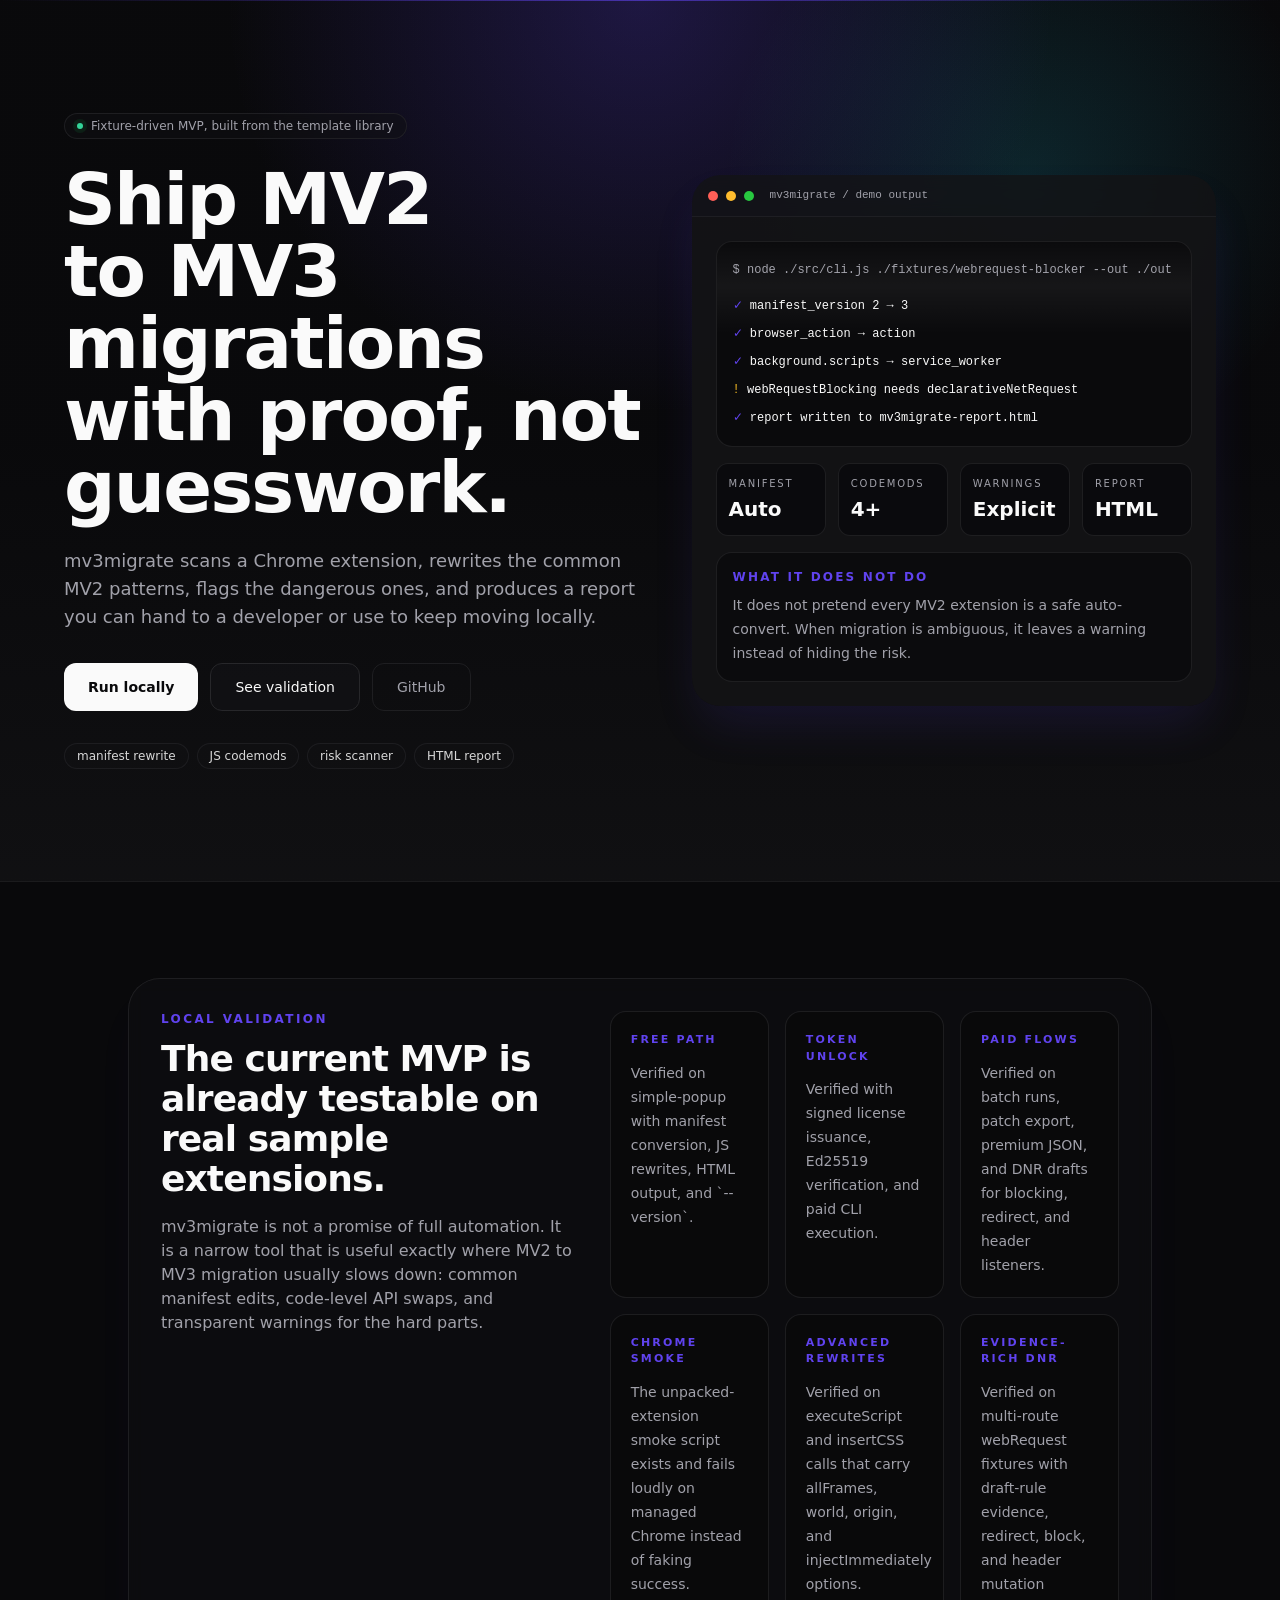
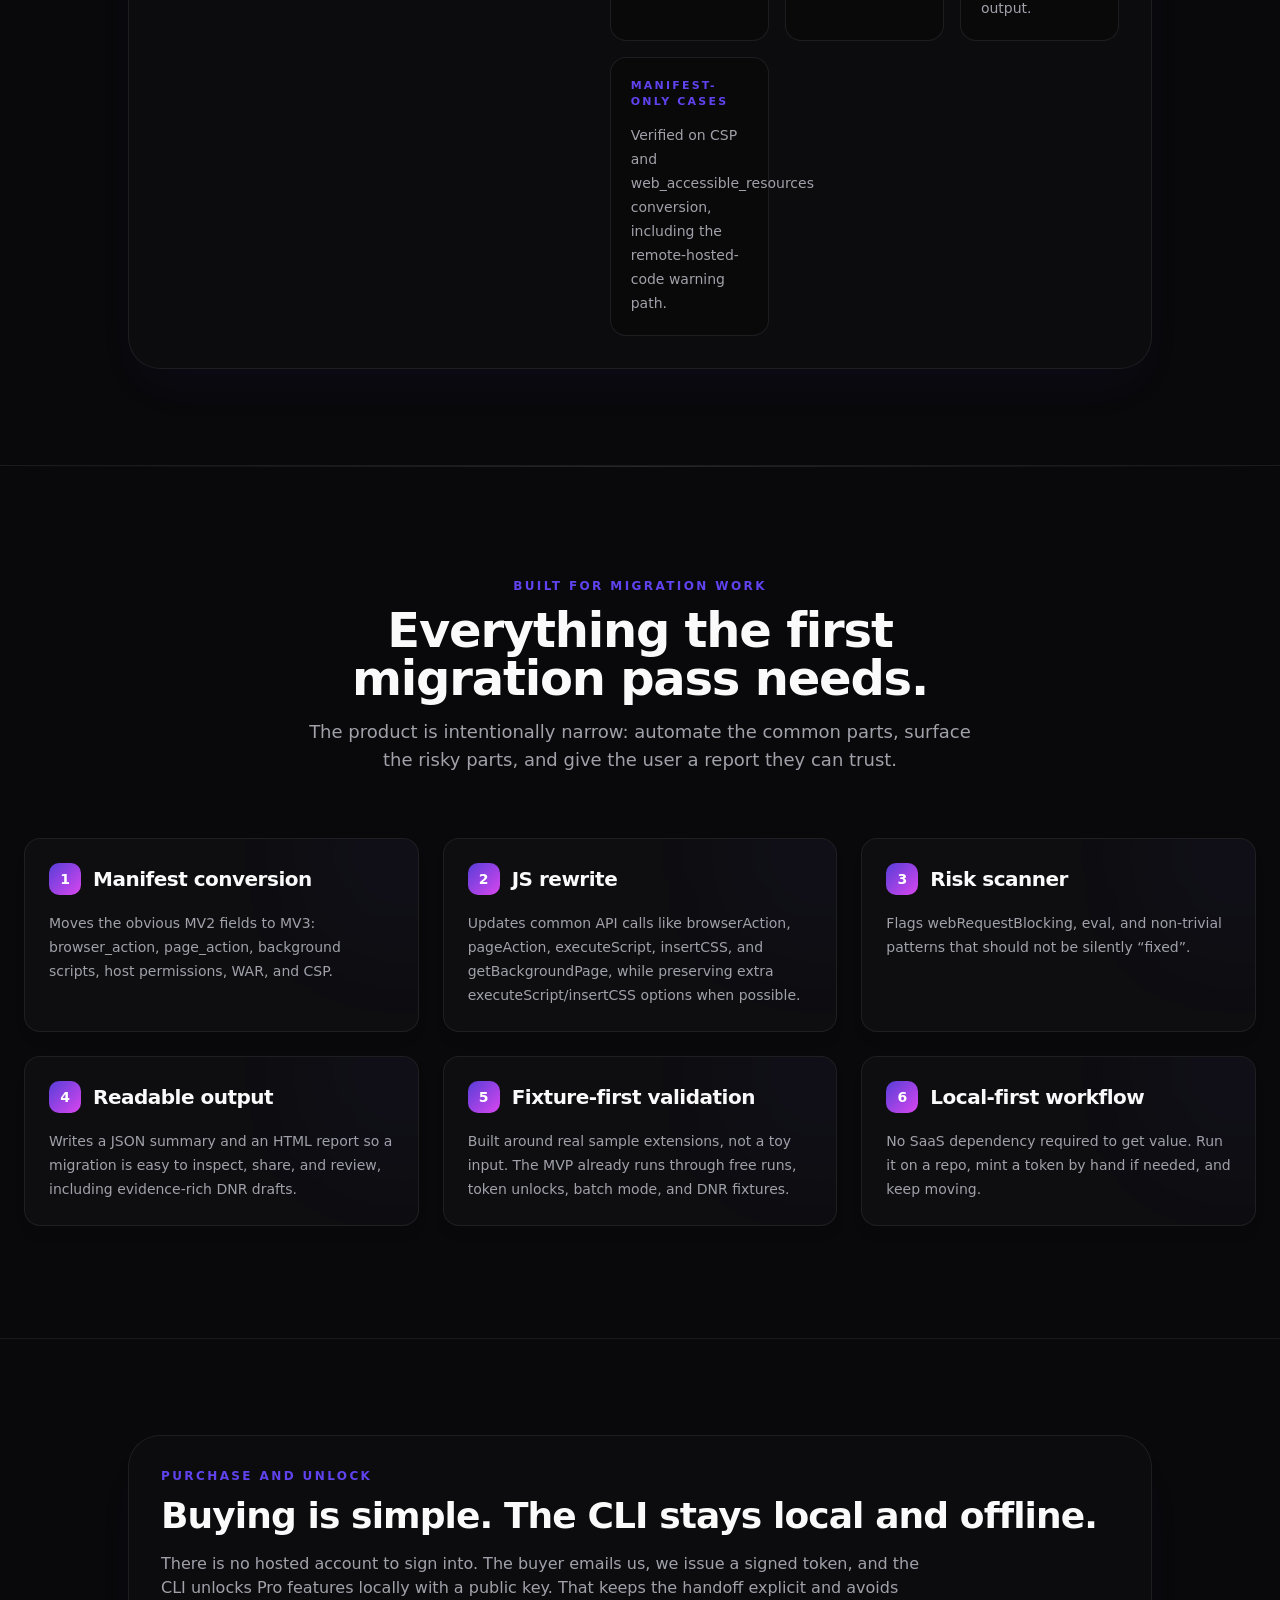
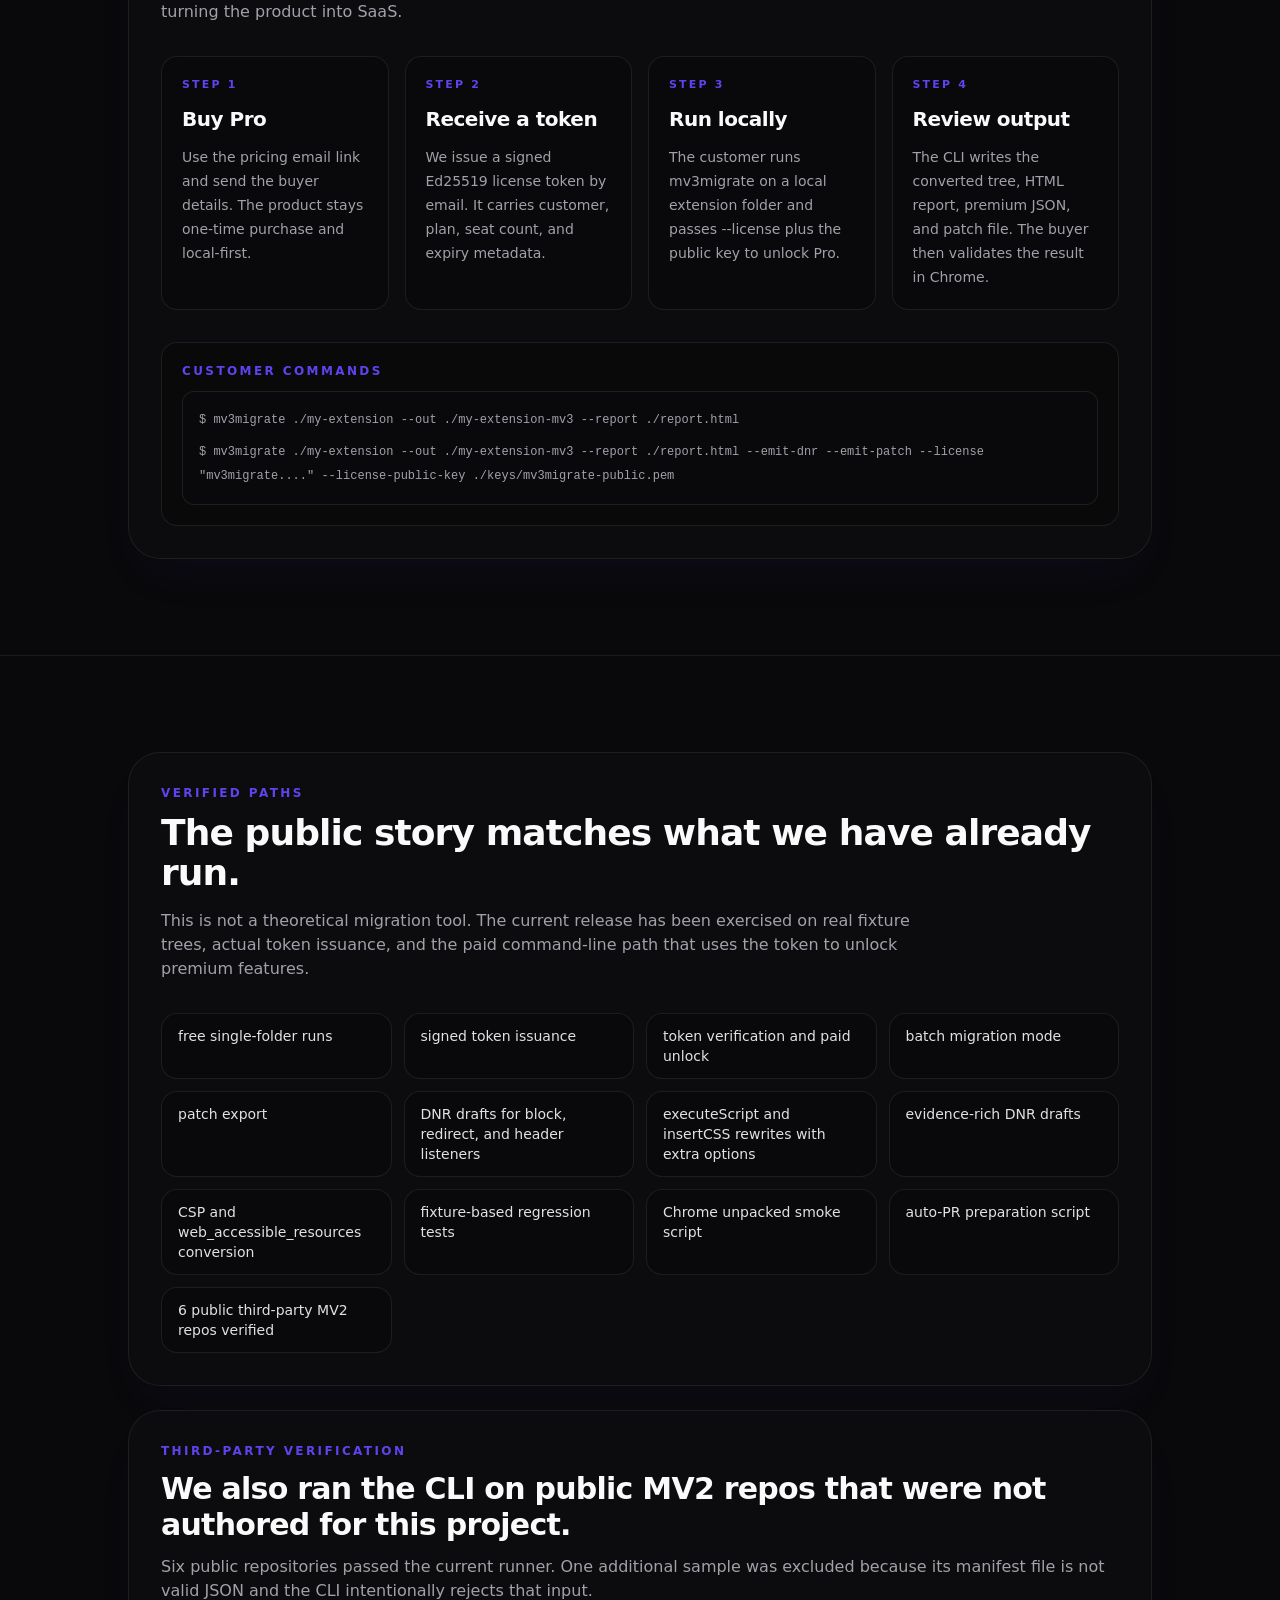
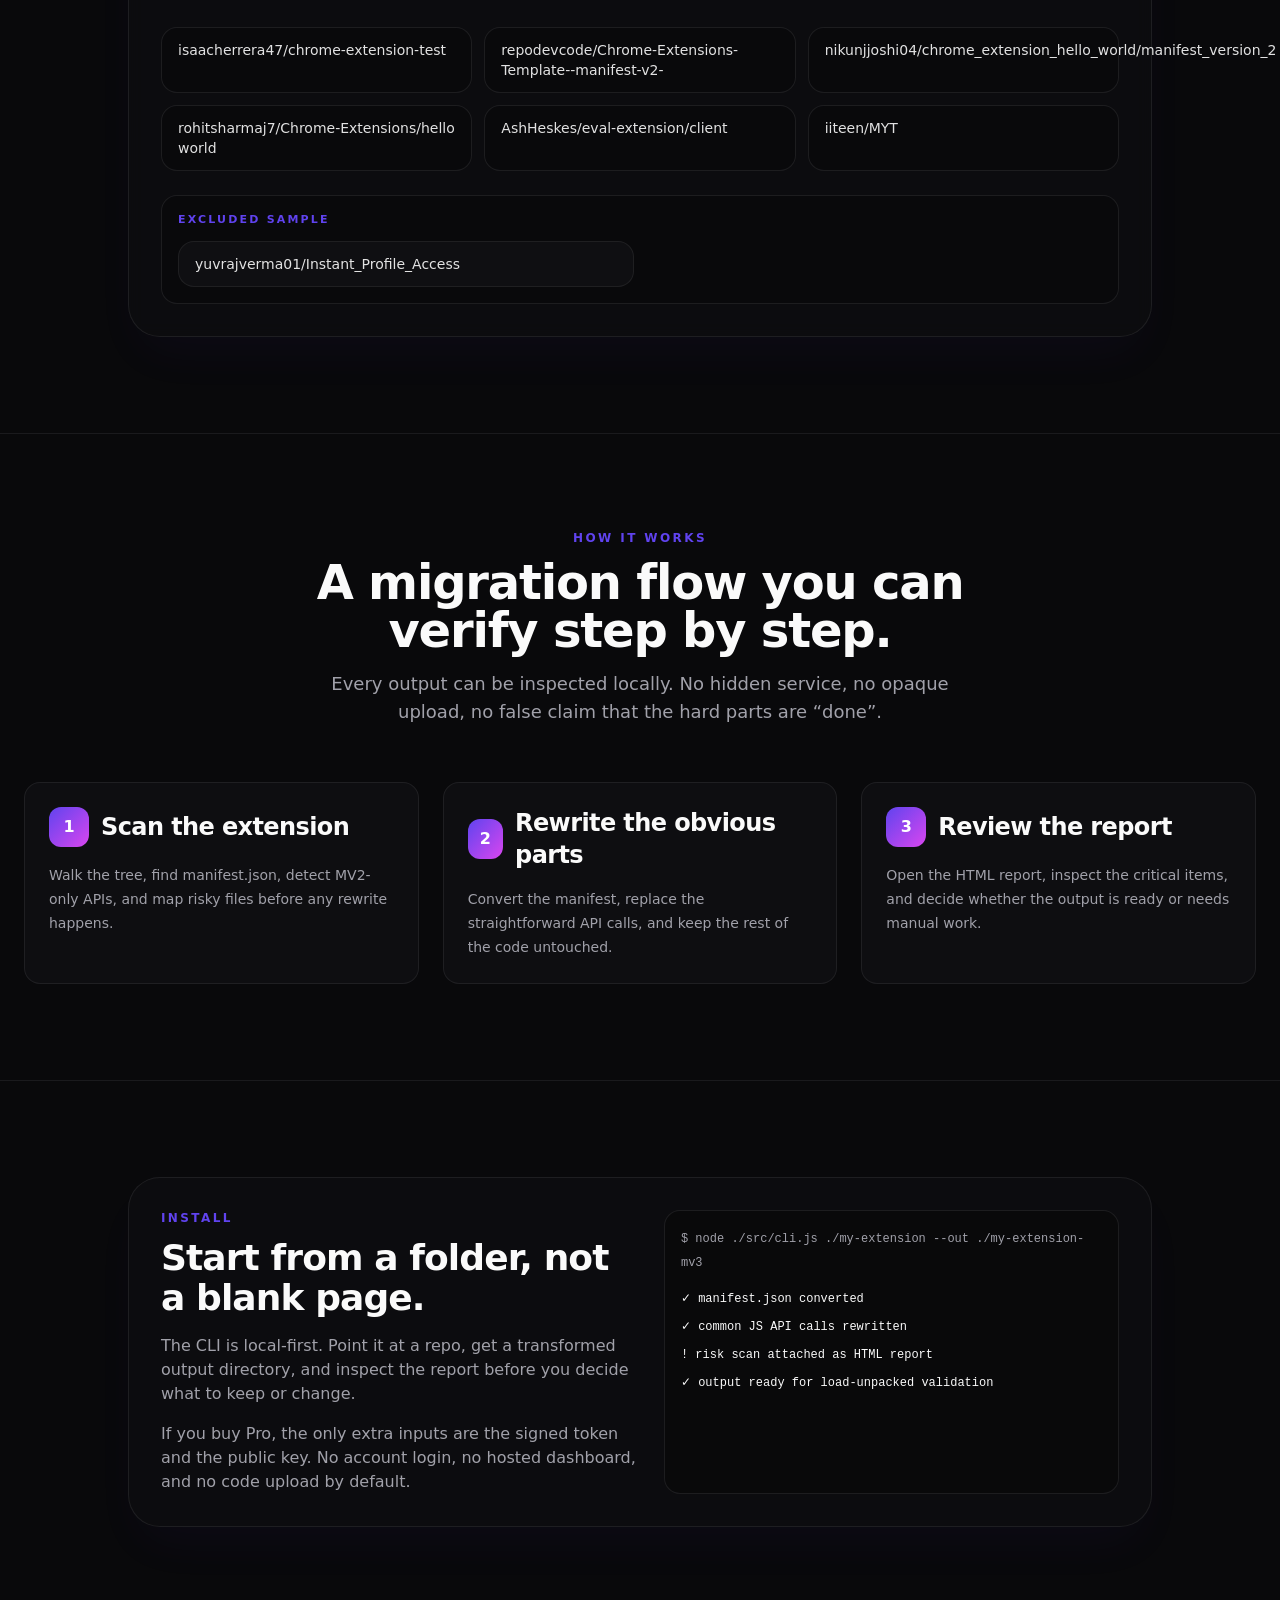
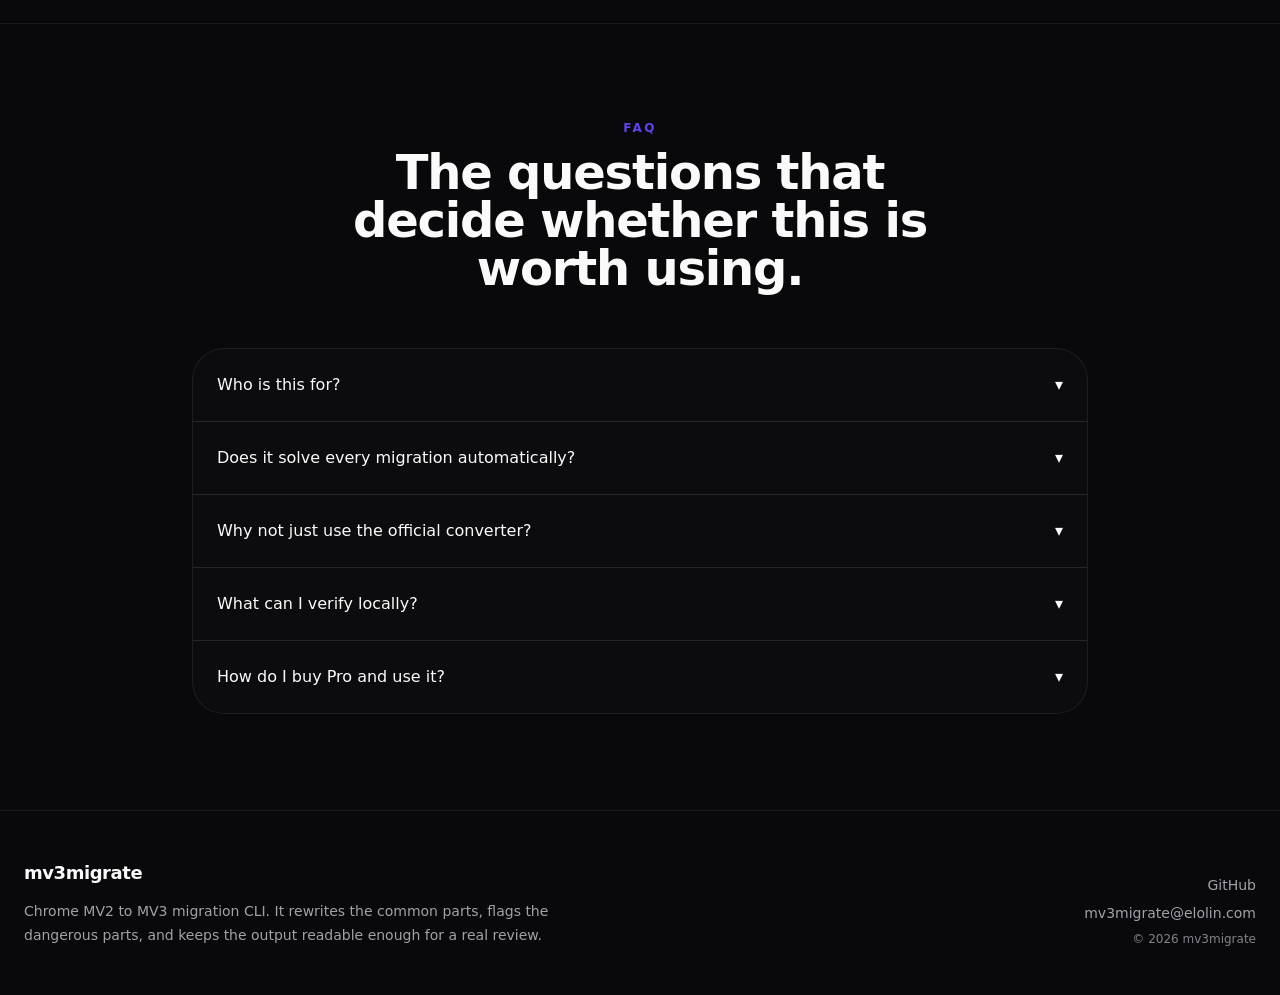
==== index.html @ 93866a3f "Show mv3migrate purchase and usage flow" ====
<!DOCTYPE html><!--hUpsT37Vyt0Ntg_z8TC4f--><html lang="en"><head><meta charSet="utf-8"/><meta name="viewport" content="width=device-width, initial-scale=1"/><link rel="stylesheet" href="/_next/static/css/b994388c4855bab4.css" data-precedence="next"/><link rel="preload" as="script" fetchPriority="low" href="/_next/static/chunks/webpack-783dfa30e6610753.js"/><script src="/_next/static/chunks/4557610a-fefa5be19e77ed4a.js" async=""></script><script src="/_next/static/chunks/785-3298fbde39a2e670.js" async=""></script><script src="/_next/static/chunks/main-app-ccd15e29574728d9.js" async=""></script><script src="/_next/static/chunks/app/error-5db56562e34cbb1d.js" async=""></script><script src="/_next/static/chunks/301-9c02cb27e013d34f.js" async=""></script><script src="/_next/static/chunks/app/(marketing)/layout-7ccf853a5f164d72.js" async=""></script><meta name="theme-color" media="(prefers-color-scheme: light)" content="#ffffff"/><meta name="theme-color" media="(prefers-color-scheme: dark)" content="#0a0a0c"/><title>mv3migrate — Chrome MV2 to MV3 migration CLI</title><meta name="description" content="Chrome MV2 to MV3 migration CLI with manifest conversion, JS rewrites, signed license unlocks, DNR drafts, patch export, and HTML reports."/><meta name="robots" content="index, follow"/><link rel="canonical" href="https://mv3migrate.elolin.com/"/><meta property="og:title" content="mv3migrate"/><meta property="og:description" content="Chrome MV2 to MV3 migration CLI with manifest conversion, JS rewrites, signed license unlocks, DNR drafts, patch export, and HTML reports."/><meta property="og:url" content="https://mv3migrate.elolin.com/"/><meta property="og:site_name" content="mv3migrate"/><meta property="og:type" content="website"/><meta name="twitter:card" content="summary_large_image"/><meta name="twitter:title" content="mv3migrate"/><meta name="twitter:description" content="Chrome MV2 to MV3 migration CLI with manifest conversion, JS rewrites, signed license unlocks, DNR drafts, patch export, and HTML reports."/><script src="/_next/static/chunks/polyfills-42372ed130431b0a.js" noModule=""></script></head><body class="dark min-h-dvh bg-background font-sans text-foreground"><div hidden=""><!--$--><!--/$--></div><!--$?--><template id="B:0"></template><div class="flex min-h-dvh items-center justify-center bg-background"><div class="size-8 animate-spin rounded-full border-2 border-muted border-t-brand" role="status" aria-label="Loading"></div></div><!--/$--><script>requestAnimationFrame(function(){$RT=performance.now()});</script><script src="/_next/static/chunks/webpack-783dfa30e6610753.js" id="_R_" async=""></script><div hidden id="S:0"><main class="flex min-h-dvh flex-col bg-background"><section class="relative isolate overflow-hidden border-b border-border/60 bg-background"><div aria-hidden="true" class="absolute inset-0 -z-10 bg-[radial-gradient(circle_at_top,hsl(var(--brand)/0.24),transparent_38%),radial-gradient(circle_at_80%_20%,hsl(190_90%_55%/0.14),transparent_24%),linear-gradient(180deg,hsl(var(--background)),hsl(var(--background))_50%,hsl(var(--muted)/0.35))] animate-drift"></div><div aria-hidden="true" class="absolute inset-x-0 top-0 -z-10 h-px bg-gradient-to-r from-transparent via-brand/60 to-transparent"></div><div class="container py-20 sm:py-28"><div class="mx-auto grid max-w-6xl items-center gap-12 lg:grid-cols-[1.05fr_0.95fr]"><div><div class="inline-flex items-center gap-2 rounded-full border border-border/70 bg-card/45 px-3 py-1 text-xs font-medium text-muted-foreground backdrop-blur animate-fade-up"><span aria-hidden="true" class="size-1.5 rounded-full bg-emerald-400 shadow-[0_0_0_4px_hsl(142_76%_36%/0.12)]"></span>Fixture-driven MVP, built from the template library</div><h1 class="mt-6 max-w-3xl text-balance font-display text-5xl font-bold tracking-tight text-foreground sm:text-6xl lg:text-7xl animate-fade-up delay-100">Ship MV2 to MV3 migrations with proof, not guesswork.</h1><p class="mt-6 max-w-2xl text-pretty text-base leading-7 text-muted-foreground sm:text-lg animate-fade-up delay-200">mv3migrate<!-- --> scans a Chrome extension, rewrites the common MV2 patterns, flags the dangerous ones, and produces a report you can hand to a developer or use to keep moving locally.</p><div class="mt-8 flex flex-wrap gap-3 animate-fade-up delay-300"><a class="inline-flex h-12 items-center justify-center rounded-xl bg-foreground px-6 text-sm font-semibold text-background transition hover:scale-[1.01] active:scale-[0.99]" href="#install">Run locally</a><a class="inline-flex h-12 items-center justify-center rounded-xl border border-border bg-card/60 px-6 text-sm font-medium text-foreground backdrop-blur transition hover:border-brand/40 hover:bg-card" href="#validation">See validation</a><a href="https://github.com/DevEloLin/mv3migrate-core" target="_blank" rel="noreferrer" class="inline-flex h-12 items-center justify-center rounded-xl border border-border/70 px-6 text-sm font-medium text-muted-foreground transition hover:border-brand/40 hover:text-foreground">GitHub</a></div><div class="mt-8 flex flex-wrap gap-2 animate-fade-up delay-400"><span class="inline-flex items-center rounded-full border border-border/60 bg-card/45 px-3 py-1 text-xs font-medium text-foreground/85 backdrop-blur">manifest rewrite</span><span class="inline-flex items-center rounded-full border border-border/60 bg-card/45 px-3 py-1 text-xs font-medium text-foreground/85 backdrop-blur">JS codemods</span><span class="inline-flex items-center rounded-full border border-border/60 bg-card/45 px-3 py-1 text-xs font-medium text-foreground/85 backdrop-blur">risk scanner</span><span class="inline-flex items-center rounded-full border border-border/60 bg-card/45 px-3 py-1 text-xs font-medium text-foreground/85 backdrop-blur">HTML report</span></div></div><div class="relative"><div aria-hidden="true" class="absolute -inset-6 -z-10 rounded-[2rem] bg-mesh-soft blur-2xl animate-pulse-soft"></div><div class="gradient-border overflow-hidden rounded-[1.75rem] shadow-2xl shadow-brand/15 animate-float-slow"><div class="border-b border-border/60 bg-card/80 px-4 py-3 backdrop-blur"><div class="flex items-center gap-2"><span class="size-2.5 rounded-full bg-[#ff5f57]"></span><span class="size-2.5 rounded-full bg-[#febc2e]"></span><span class="size-2.5 rounded-full bg-[#28c840]"></span><p class="ml-2 font-mono text-[11px] text-muted-foreground">mv3migrate / demo output</p></div></div><div class="grid gap-4 bg-card/95 p-5 sm:p-6"><div class="relative overflow-hidden rounded-2xl border border-border/70 bg-background/80 p-4 font-mono text-[12px] leading-6 text-foreground"><div aria-hidden="true" class="absolute inset-x-0 -top-1 h-24 bg-gradient-to-b from-transparent via-white/5 to-transparent animate-scanline"></div><div class="text-muted-foreground">$ node ./src/cli.js ./fixtures/webrequest-blocker --out ./out</div><div class="mt-3 space-y-1"><div class="animate-fade-up delay-100"><span class="text-brand">✓</span> manifest_version 2 → 3</div><div class="animate-fade-up delay-200"><span class="text-brand">✓</span> browser_action → action</div><div class="animate-fade-up delay-300"><span class="text-brand">✓</span> background.scripts → service_worker</div><div class="animate-fade-up delay-400"><span class="text-amber-400">!</span> webRequestBlocking needs declarativeNetRequest</div><div class="animate-fade-up delay-400"><span class="text-brand">✓</span> report written to mv3migrate-report.html</div></div></div><div class="grid grid-cols-2 gap-3 sm:grid-cols-4"><div class="rounded-xl border border-border/70 bg-background/75 p-3 animate-fade-up delay-100"><p class="text-[10px] font-medium uppercase tracking-[0.18em] text-muted-foreground">Manifest</p><p class="mt-1 font-display text-xl font-bold text-foreground">Auto</p></div><div class="rounded-xl border border-border/70 bg-background/75 p-3 animate-fade-up delay-200"><p class="text-[10px] font-medium uppercase tracking-[0.18em] text-muted-foreground">Codemods</p><p class="mt-1 font-display text-xl font-bold text-foreground">4+</p></div><div class="rounded-xl border border-border/70 bg-background/75 p-3 animate-fade-up delay-300"><p class="text-[10px] font-medium uppercase tracking-[0.18em] text-muted-foreground">Warnings</p><p class="mt-1 font-display text-xl font-bold text-foreground">Explicit</p></div><div class="rounded-xl border border-border/70 bg-background/75 p-3 animate-fade-up delay-400"><p class="text-[10px] font-medium uppercase tracking-[0.18em] text-muted-foreground">Report</p><p class="mt-1 font-display text-xl font-bold text-foreground">HTML</p></div></div><div class="rounded-2xl border border-border/70 bg-background/70 p-4"><p class="text-xs font-semibold uppercase tracking-[0.18em] text-brand">What it does not do</p><p class="mt-2 text-sm leading-6 text-muted-foreground">It does not pretend every MV2 extension is a safe auto-convert. When migration is ambiguous, it leaves a warning instead of hiding the risk.</p></div></div></div></div></div></div></section><section id="validation" class="relative isolate border-b border-border/60 py-20 sm:py-24"><div class="container"><div class="mx-auto max-w-5xl rounded-[2rem] border border-border/70 bg-card/45 p-6 shadow-2xl shadow-brand/5 backdrop-blur sm:p-8 animate-fade-up"><div class="grid gap-8 lg:grid-cols-[0.9fr_1.1fr]"><div><p class="text-xs font-semibold uppercase tracking-[0.2em] text-brand">Local validation</p><h2 class="mt-3 font-display text-3xl font-bold tracking-tight text-foreground sm:text-4xl">The current MVP is already testable on real sample extensions.</h2><p class="mt-4 text-sm leading-7 text-muted-foreground sm:text-base">mv3migrate<!-- --> is not a promise of full automation. It is a narrow tool that is useful exactly where MV2 to MV3 migration usually slows down: common manifest edits, code-level API swaps, and transparent warnings for the hard parts.</p></div><div class="grid gap-4 sm:grid-cols-3"><article class="rounded-2xl border border-border/70 bg-background/70 p-5 transition duration-300 hover:-translate-y-1 hover:border-brand/40"><p class="text-[11px] font-semibold uppercase tracking-[0.2em] text-brand">Free path</p><p class="mt-3 text-sm leading-6 text-muted-foreground">Verified on simple-popup with manifest conversion, JS rewrites, HTML output, and `--version`.</p></article><article class="rounded-2xl border border-border/70 bg-background/70 p-5 transition duration-300 hover:-translate-y-1 hover:border-brand/40"><p class="text-[11px] font-semibold uppercase tracking-[0.2em] text-brand">Token unlock</p><p class="mt-3 text-sm leading-6 text-muted-foreground">Verified with signed license issuance, Ed25519 verification, and paid CLI execution.</p></article><article class="rounded-2xl border border-border/70 bg-background/70 p-5 transition duration-300 hover:-translate-y-1 hover:border-brand/40"><p class="text-[11px] font-semibold uppercase tracking-[0.2em] text-brand">Paid flows</p><p class="mt-3 text-sm leading-6 text-muted-foreground">Verified on batch runs, patch export, premium JSON, and DNR drafts for blocking, redirect, and header listeners.</p></article><article class="rounded-2xl border border-border/70 bg-background/70 p-5 transition duration-300 hover:-translate-y-1 hover:border-brand/40"><p class="text-[11px] font-semibold uppercase tracking-[0.2em] text-brand">Chrome smoke</p><p class="mt-3 text-sm leading-6 text-muted-foreground">The unpacked-extension smoke script exists and fails loudly on managed Chrome instead of faking success.</p></article><article class="rounded-2xl border border-border/70 bg-background/70 p-5 transition duration-300 hover:-translate-y-1 hover:border-brand/40"><p class="text-[11px] font-semibold uppercase tracking-[0.2em] text-brand">Advanced rewrites</p><p class="mt-3 text-sm leading-6 text-muted-foreground">Verified on executeScript and insertCSS calls that carry allFrames, world, origin, and injectImmediately options.</p></article><article class="rounded-2xl border border-border/70 bg-background/70 p-5 transition duration-300 hover:-translate-y-1 hover:border-brand/40"><p class="text-[11px] font-semibold uppercase tracking-[0.2em] text-brand">Evidence-rich DNR</p><p class="mt-3 text-sm leading-6 text-muted-foreground">Verified on multi-route webRequest fixtures with draft-rule evidence, redirect, block, and header mutation output.</p></article><article class="rounded-2xl border border-border/70 bg-background/70 p-5 transition duration-300 hover:-translate-y-1 hover:border-brand/40"><p class="text-[11px] font-semibold uppercase tracking-[0.2em] text-brand">Manifest-only cases</p><p class="mt-3 text-sm leading-6 text-muted-foreground">Verified on CSP and web_accessible_resources conversion, including the remote-hosted-code warning path.</p></article></div></div></div></div></section><section id="features" class="relative isolate border-b border-border/60 py-20 sm:py-28"><div aria-hidden="true" class="absolute inset-x-0 top-0 -z-10 h-px bg-gradient-to-r from-transparent via-border to-transparent"></div><div class="container"><header class="mx-auto max-w-2xl text-center"><p class="text-xs font-semibold uppercase tracking-[0.2em] text-brand">Built for migration work</p><h2 class="mt-3 font-display text-4xl font-bold tracking-tight text-foreground sm:text-5xl">Everything the first migration pass needs.</h2><p class="mt-4 text-base leading-7 text-muted-foreground sm:text-lg">The product is intentionally narrow: automate the common parts, surface the risky parts, and give the user a report they can trust.</p></header><div class="mt-16 grid gap-6 md:grid-cols-2 xl:grid-cols-3"><article class="group relative overflow-hidden rounded-2xl border border-border/70 bg-card/60 p-6 shadow-lg shadow-black/5 transition duration-300 hover:-translate-y-0.5 hover:border-brand/40 hover:bg-card"><div aria-hidden="true" class="absolute inset-x-0 top-0 h-px bg-gradient-to-r from-transparent via-brand/40 to-transparent opacity-0 transition group-hover:opacity-100"></div><div aria-hidden="true" class="absolute -right-10 -top-10 size-28 rounded-full bg-brand/10 blur-3xl transition duration-500 group-hover:scale-110"></div><div class="flex items-center gap-3"><span class="grid size-8 place-items-center rounded-lg bg-gradient-to-br from-brand/90 to-fuchsia-500 text-sm font-bold text-white">1</span><h3 class="font-display text-xl font-bold tracking-tight text-foreground">Manifest conversion</h3></div><p class="mt-4 text-sm leading-6 text-muted-foreground">Moves the obvious MV2 fields to MV3: browser_action, page_action, background scripts, host permissions, WAR, and CSP.</p></article><article class="group relative overflow-hidden rounded-2xl border border-border/70 bg-card/60 p-6 shadow-lg shadow-black/5 transition duration-300 hover:-translate-y-0.5 hover:border-brand/40 hover:bg-card"><div aria-hidden="true" class="absolute inset-x-0 top-0 h-px bg-gradient-to-r from-transparent via-brand/40 to-transparent opacity-0 transition group-hover:opacity-100"></div><div aria-hidden="true" class="absolute -right-10 -top-10 size-28 rounded-full bg-brand/10 blur-3xl transition duration-500 group-hover:scale-110"></div><div class="flex items-center gap-3"><span class="grid size-8 place-items-center rounded-lg bg-gradient-to-br from-brand/90 to-fuchsia-500 text-sm font-bold text-white">2</span><h3 class="font-display text-xl font-bold tracking-tight text-foreground">JS rewrite</h3></div><p class="mt-4 text-sm leading-6 text-muted-foreground">Updates common API calls like browserAction, pageAction, executeScript, insertCSS, and getBackgroundPage, while preserving extra executeScript/insertCSS options when possible.</p></article><article class="group relative overflow-hidden rounded-2xl border border-border/70 bg-card/60 p-6 shadow-lg shadow-black/5 transition duration-300 hover:-translate-y-0.5 hover:border-brand/40 hover:bg-card"><div aria-hidden="true" class="absolute inset-x-0 top-0 h-px bg-gradient-to-r from-transparent via-brand/40 to-transparent opacity-0 transition group-hover:opacity-100"></div><div aria-hidden="true" class="absolute -right-10 -top-10 size-28 rounded-full bg-brand/10 blur-3xl transition duration-500 group-hover:scale-110"></div><div class="flex items-center gap-3"><span class="grid size-8 place-items-center rounded-lg bg-gradient-to-br from-brand/90 to-fuchsia-500 text-sm font-bold text-white">3</span><h3 class="font-display text-xl font-bold tracking-tight text-foreground">Risk scanner</h3></div><p class="mt-4 text-sm leading-6 text-muted-foreground">Flags webRequestBlocking, eval, and non-trivial patterns that should not be silently “fixed”.</p></article><article class="group relative overflow-hidden rounded-2xl border border-border/70 bg-card/60 p-6 shadow-lg shadow-black/5 transition duration-300 hover:-translate-y-0.5 hover:border-brand/40 hover:bg-card"><div aria-hidden="true" class="absolute inset-x-0 top-0 h-px bg-gradient-to-r from-transparent via-brand/40 to-transparent opacity-0 transition group-hover:opacity-100"></div><div aria-hidden="true" class="absolute -right-10 -top-10 size-28 rounded-full bg-brand/10 blur-3xl transition duration-500 group-hover:scale-110"></div><div class="flex items-center gap-3"><span class="grid size-8 place-items-center rounded-lg bg-gradient-to-br from-brand/90 to-fuchsia-500 text-sm font-bold text-white">4</span><h3 class="font-display text-xl font-bold tracking-tight text-foreground">Readable output</h3></div><p class="mt-4 text-sm leading-6 text-muted-foreground">Writes a JSON summary and an HTML report so a migration is easy to inspect, share, and review, including evidence-rich DNR drafts.</p></article><article class="group relative overflow-hidden rounded-2xl border border-border/70 bg-card/60 p-6 shadow-lg shadow-black/5 transition duration-300 hover:-translate-y-0.5 hover:border-brand/40 hover:bg-card"><div aria-hidden="true" class="absolute inset-x-0 top-0 h-px bg-gradient-to-r from-transparent via-brand/40 to-transparent opacity-0 transition group-hover:opacity-100"></div><div aria-hidden="true" class="absolute -right-10 -top-10 size-28 rounded-full bg-brand/10 blur-3xl transition duration-500 group-hover:scale-110"></div><div class="flex items-center gap-3"><span class="grid size-8 place-items-center rounded-lg bg-gradient-to-br from-brand/90 to-fuchsia-500 text-sm font-bold text-white">5</span><h3 class="font-display text-xl font-bold tracking-tight text-foreground">Fixture-first validation</h3></div><p class="mt-4 text-sm leading-6 text-muted-foreground">Built around real sample extensions, not a toy input. The MVP already runs through free runs, token unlocks, batch mode, and DNR fixtures.</p></article><article class="group relative overflow-hidden rounded-2xl border border-border/70 bg-card/60 p-6 shadow-lg shadow-black/5 transition duration-300 hover:-translate-y-0.5 hover:border-brand/40 hover:bg-card"><div aria-hidden="true" class="absolute inset-x-0 top-0 h-px bg-gradient-to-r from-transparent via-brand/40 to-transparent opacity-0 transition group-hover:opacity-100"></div><div aria-hidden="true" class="absolute -right-10 -top-10 size-28 rounded-full bg-brand/10 blur-3xl transition duration-500 group-hover:scale-110"></div><div class="flex items-center gap-3"><span class="grid size-8 place-items-center rounded-lg bg-gradient-to-br from-brand/90 to-fuchsia-500 text-sm font-bold text-white">6</span><h3 class="font-display text-xl font-bold tracking-tight text-foreground">Local-first workflow</h3></div><p class="mt-4 text-sm leading-6 text-muted-foreground">No SaaS dependency required to get value. Run it on a repo, mint a token by hand if needed, and keep moving.</p></article></div></div></section><section class="relative isolate border-b border-border/60 py-20 sm:py-24"><div class="container"><div class="mx-auto max-w-5xl rounded-[2rem] border border-border/70 bg-card/45 p-6 shadow-2xl shadow-brand/5 backdrop-blur sm:p-8 animate-fade-up"><p class="text-xs font-semibold uppercase tracking-[0.2em] text-brand">Purchase and unlock</p><h2 class="mt-3 font-display text-3xl font-bold tracking-tight text-foreground sm:text-4xl">Buying is simple. The CLI stays local and offline.</h2><p class="mt-4 max-w-3xl text-sm leading-7 text-muted-foreground sm:text-base">There is no hosted account to sign into. The buyer emails us, we issue a signed token, and the CLI unlocks Pro features locally with a public key. That keeps the handoff explicit and avoids turning the product into SaaS.</p><div class="mt-8 grid gap-4 lg:grid-cols-4"><article class="rounded-2xl border border-border/70 bg-background/75 p-5 transition duration-300 hover:-translate-y-1 hover:border-brand/40"><p class="text-[11px] font-semibold uppercase tracking-[0.2em] text-brand">Step <!-- -->1</p><h3 class="mt-3 font-display text-xl font-bold tracking-tight text-foreground">Buy Pro</h3><p class="mt-3 text-sm leading-6 text-muted-foreground">Use the pricing email link and send the buyer details. The product stays one-time purchase and local-first.</p></article><article class="rounded-2xl border border-border/70 bg-background/75 p-5 transition duration-300 hover:-translate-y-1 hover:border-brand/40"><p class="text-[11px] font-semibold uppercase tracking-[0.2em] text-brand">Step <!-- -->2</p><h3 class="mt-3 font-display text-xl font-bold tracking-tight text-foreground">Receive a token</h3><p class="mt-3 text-sm leading-6 text-muted-foreground">We issue a signed Ed25519 license token by email. It carries customer, plan, seat count, and expiry metadata.</p></article><article class="rounded-2xl border border-border/70 bg-background/75 p-5 transition duration-300 hover:-translate-y-1 hover:border-brand/40"><p class="text-[11px] font-semibold uppercase tracking-[0.2em] text-brand">Step <!-- -->3</p><h3 class="mt-3 font-display text-xl font-bold tracking-tight text-foreground">Run locally</h3><p class="mt-3 text-sm leading-6 text-muted-foreground">The customer runs mv3migrate on a local extension folder and passes --license plus the public key to unlock Pro.</p></article><article class="rounded-2xl border border-border/70 bg-background/75 p-5 transition duration-300 hover:-translate-y-1 hover:border-brand/40"><p class="text-[11px] font-semibold uppercase tracking-[0.2em] text-brand">Step <!-- -->4</p><h3 class="mt-3 font-display text-xl font-bold tracking-tight text-foreground">Review output</h3><p class="mt-3 text-sm leading-6 text-muted-foreground">The CLI writes the converted tree, HTML report, premium JSON, and patch file. The buyer then validates the result in Chrome.</p></article></div><div class="mt-8 rounded-2xl border border-border/70 bg-background/80 p-5"><p class="text-xs font-semibold uppercase tracking-[0.2em] text-brand">Customer commands</p><div class="mt-3 rounded-xl border border-border/70 bg-background p-4 font-mono text-[12px] leading-6 text-foreground"><div class="text-muted-foreground">$ mv3migrate ./my-extension --out ./my-extension-mv3 --report ./report.html</div><div class="mt-2 text-muted-foreground">$ mv3migrate ./my-extension --out ./my-extension-mv3 --report ./report.html --emit-dnr --emit-patch --license &quot;mv3migrate....&quot; --license-public-key ./keys/mv3migrate-public.pem</div></div></div></div></div></section><section class="relative isolate border-b border-border/60 py-20 sm:py-24"><div class="container"><div class="mx-auto max-w-5xl rounded-[2rem] border border-border/70 bg-card/45 p-6 shadow-2xl shadow-brand/5 backdrop-blur sm:p-8 animate-fade-up"><p class="text-xs font-semibold uppercase tracking-[0.2em] text-brand">Verified paths</p><h2 class="mt-3 font-display text-3xl font-bold tracking-tight text-foreground sm:text-4xl">The public story matches what we have already run.</h2><p class="mt-4 max-w-3xl text-sm leading-7 text-muted-foreground sm:text-base">This is not a theoretical migration tool. The current release has been exercised on real fixture trees, actual token issuance, and the paid command-line path that uses the token to unlock premium features.</p><div class="mt-8 grid gap-3 sm:grid-cols-2 lg:grid-cols-4"><div class="rounded-2xl border border-border/70 bg-background/75 px-4 py-3 text-sm text-foreground/90 transition duration-300 hover:-translate-y-0.5 hover:border-brand/40">free single-folder runs</div><div class="rounded-2xl border border-border/70 bg-background/75 px-4 py-3 text-sm text-foreground/90 transition duration-300 hover:-translate-y-0.5 hover:border-brand/40">signed token issuance</div><div class="rounded-2xl border border-border/70 bg-background/75 px-4 py-3 text-sm text-foreground/90 transition duration-300 hover:-translate-y-0.5 hover:border-brand/40">token verification and paid unlock</div><div class="rounded-2xl border border-border/70 bg-background/75 px-4 py-3 text-sm text-foreground/90 transition duration-300 hover:-translate-y-0.5 hover:border-brand/40">batch migration mode</div><div class="rounded-2xl border border-border/70 bg-background/75 px-4 py-3 text-sm text-foreground/90 transition duration-300 hover:-translate-y-0.5 hover:border-brand/40">patch export</div><div class="rounded-2xl border border-border/70 bg-background/75 px-4 py-3 text-sm text-foreground/90 transition duration-300 hover:-translate-y-0.5 hover:border-brand/40">DNR drafts for block, redirect, and header listeners</div><div class="rounded-2xl border border-border/70 bg-background/75 px-4 py-3 text-sm text-foreground/90 transition duration-300 hover:-translate-y-0.5 hover:border-brand/40">executeScript and insertCSS rewrites with extra options</div><div class="rounded-2xl border border-border/70 bg-background/75 px-4 py-3 text-sm text-foreground/90 transition duration-300 hover:-translate-y-0.5 hover:border-brand/40">evidence-rich DNR drafts</div><div class="rounded-2xl border border-border/70 bg-background/75 px-4 py-3 text-sm text-foreground/90 transition duration-300 hover:-translate-y-0.5 hover:border-brand/40">CSP and web_accessible_resources conversion</div><div class="rounded-2xl border border-border/70 bg-background/75 px-4 py-3 text-sm text-foreground/90 transition duration-300 hover:-translate-y-0.5 hover:border-brand/40">fixture-based regression tests</div><div class="rounded-2xl border border-border/70 bg-background/75 px-4 py-3 text-sm text-foreground/90 transition duration-300 hover:-translate-y-0.5 hover:border-brand/40">Chrome unpacked smoke script</div><div class="rounded-2xl border border-border/70 bg-background/75 px-4 py-3 text-sm text-foreground/90 transition duration-300 hover:-translate-y-0.5 hover:border-brand/40">auto-PR preparation script</div><div class="rounded-2xl border border-border/70 bg-background/75 px-4 py-3 text-sm text-foreground/90 transition duration-300 hover:-translate-y-0.5 hover:border-brand/40">6 public third-party MV2 repos verified</div></div></div><div class="mx-auto mt-6 max-w-5xl rounded-[2rem] border border-border/70 bg-card/45 p-6 shadow-2xl shadow-brand/5 backdrop-blur sm:p-8 animate-fade-up delay-200"><p class="text-xs font-semibold uppercase tracking-[0.2em] text-brand">Third-party verification</p><h3 class="mt-3 font-display text-2xl font-bold tracking-tight text-foreground sm:text-3xl">We also ran the CLI on public MV2 repos that were not authored for this project.</h3><p class="mt-3 text-sm leading-7 text-muted-foreground sm:text-base">Six public repositories passed the current runner. One additional sample was excluded because its manifest file is not valid JSON and the CLI intentionally rejects that input.</p><div class="mt-6 grid gap-3 sm:grid-cols-2 xl:grid-cols-3"><div class="rounded-2xl border border-border/70 bg-background/75 px-4 py-3 text-sm text-foreground/90 transition duration-300 hover:-translate-y-0.5 hover:border-brand/40">isaacherrera47/chrome-extension-test</div><div class="rounded-2xl border border-border/70 bg-background/75 px-4 py-3 text-sm text-foreground/90 transition duration-300 hover:-translate-y-0.5 hover:border-brand/40">repodevcode/Chrome-Extensions-Template--manifest-v2-</div><div class="rounded-2xl border border-border/70 bg-background/75 px-4 py-3 text-sm text-foreground/90 transition duration-300 hover:-translate-y-0.5 hover:border-brand/40">nikunjjoshi04/chrome_extension_hello_world/manifest_version_2</div><div class="rounded-2xl border border-border/70 bg-background/75 px-4 py-3 text-sm text-foreground/90 transition duration-300 hover:-translate-y-0.5 hover:border-brand/40">rohitsharmaj7/Chrome-Extensions/hello world</div><div class="rounded-2xl border border-border/70 bg-background/75 px-4 py-3 text-sm text-foreground/90 transition duration-300 hover:-translate-y-0.5 hover:border-brand/40">AshHeskes/eval-extension/client</div><div class="rounded-2xl border border-border/70 bg-background/75 px-4 py-3 text-sm text-foreground/90 transition duration-300 hover:-translate-y-0.5 hover:border-brand/40">iiteen/MYT</div></div><div class="mt-6 rounded-2xl border border-border/70 bg-background/75 p-4"><p class="text-[11px] font-semibold uppercase tracking-[0.2em] text-brand">Excluded sample</p><div class="mt-3 grid gap-3 sm:grid-cols-2"><div class="rounded-2xl border border-border/70 bg-card/70 px-4 py-3 text-sm text-foreground/90">yuvrajverma01/Instant_Profile_Access</div></div></div></div></div></section><section class="relative isolate border-b border-border/60 py-20 sm:py-24"><div class="container"><header class="mx-auto max-w-2xl text-center animate-fade-up"><p class="text-xs font-semibold uppercase tracking-[0.2em] text-brand">How it works</p><h2 class="mt-3 font-display text-4xl font-bold tracking-tight text-foreground sm:text-5xl">A migration flow you can verify step by step.</h2><p class="mt-4 text-base leading-7 text-muted-foreground sm:text-lg">Every output can be inspected locally. No hidden service, no opaque upload, no false claim that the hard parts are “done”.</p></header><div class="mt-14 grid gap-6 lg:grid-cols-3"><article class="rounded-2xl border border-border/70 bg-card/60 p-6 transition duration-300 hover:-translate-y-1 hover:border-brand/40"><div class="flex items-center gap-3"><span class="grid size-10 place-items-center rounded-xl bg-gradient-to-br from-brand to-fuchsia-500 font-display text-base font-bold text-white">1</span><h3 class="font-display text-2xl font-bold tracking-tight text-foreground">Scan the extension</h3></div><p class="mt-4 text-sm leading-6 text-muted-foreground">Walk the tree, find manifest.json, detect MV2-only APIs, and map risky files before any rewrite happens.</p></article><article class="rounded-2xl border border-border/70 bg-card/60 p-6 transition duration-300 hover:-translate-y-1 hover:border-brand/40"><div class="flex items-center gap-3"><span class="grid size-10 place-items-center rounded-xl bg-gradient-to-br from-brand to-fuchsia-500 font-display text-base font-bold text-white">2</span><h3 class="font-display text-2xl font-bold tracking-tight text-foreground">Rewrite the obvious parts</h3></div><p class="mt-4 text-sm leading-6 text-muted-foreground">Convert the manifest, replace the straightforward API calls, and keep the rest of the code untouched.</p></article><article class="rounded-2xl border border-border/70 bg-card/60 p-6 transition duration-300 hover:-translate-y-1 hover:border-brand/40"><div class="flex items-center gap-3"><span class="grid size-10 place-items-center rounded-xl bg-gradient-to-br from-brand to-fuchsia-500 font-display text-base font-bold text-white">3</span><h3 class="font-display text-2xl font-bold tracking-tight text-foreground">Review the report</h3></div><p class="mt-4 text-sm leading-6 text-muted-foreground">Open the HTML report, inspect the critical items, and decide whether the output is ready or needs manual work.</p></article></div></div></section><section id="install" class="relative isolate border-b border-border/60 py-20 sm:py-24"><div class="container"><div class="mx-auto grid max-w-5xl gap-6 rounded-[2rem] border border-border/70 bg-card/45 p-6 shadow-2xl shadow-brand/5 lg:grid-cols-[1fr_0.95fr] sm:p-8 animate-fade-up"><div><p class="text-xs font-semibold uppercase tracking-[0.2em] text-brand">Install</p><h2 class="mt-3 font-display text-3xl font-bold tracking-tight text-foreground sm:text-4xl">Start from a folder, not a blank page.</h2><p class="mt-4 max-w-xl text-sm leading-7 text-muted-foreground sm:text-base">The CLI is local-first. Point it at a repo, get a transformed output directory, and inspect the report before you decide what to keep or change.</p><p class="mt-4 max-w-xl text-sm leading-7 text-muted-foreground sm:text-base">If you buy Pro, the only extra inputs are the signed token and the public key. No account login, no hosted dashboard, and no code upload by default.</p></div><div class="rounded-2xl border border-border/70 bg-background/80 p-4 font-mono text-[12px] leading-6 text-foreground"><div class="text-muted-foreground">$ node ./src/cli.js ./my-extension --out ./my-extension-mv3</div><div class="mt-3 space-y-1"><div>✓ manifest.json converted</div><div>✓ common JS API calls rewritten</div><div>! risk scan attached as HTML report</div><div>✓ output ready for load-unpacked validation</div></div></div></div></div></section><section id="faq" class="relative isolate py-20 sm:py-24"><div class="container"><header class="mx-auto max-w-2xl text-center animate-fade-up"><p class="text-xs font-semibold uppercase tracking-[0.2em] text-brand">FAQ</p><h2 class="mt-3 font-display text-4xl font-bold tracking-tight text-foreground sm:text-5xl">The questions that decide whether this is worth using.</h2></header><div class="mx-auto mt-14 max-w-4xl divide-y divide-border rounded-[2rem] border border-border/70 bg-card/45 backdrop-blur animate-fade-up delay-200"><details class="group p-6 transition duration-300 open:bg-background/40 hover:bg-background/30"><summary class="flex cursor-pointer list-none items-center justify-between gap-4 font-medium text-foreground"><span>Who is this for?</span><span class="transition group-open:rotate-180">▾</span></summary><p class="mt-3 max-w-3xl text-sm leading-7 text-muted-foreground">Developers and maintainers who already have MV2 code and need a first-pass migration path instead of a blank template.</p></details><details class="group p-6 transition duration-300 open:bg-background/40 hover:bg-background/30"><summary class="flex cursor-pointer list-none items-center justify-between gap-4 font-medium text-foreground"><span>Does it solve every migration automatically?</span><span class="transition group-open:rotate-180">▾</span></summary><p class="mt-3 max-w-3xl text-sm leading-7 text-muted-foreground">No. It automates the common shape of the work and explicitly leaves ambiguous cases as warnings.</p></details><details class="group p-6 transition duration-300 open:bg-background/40 hover:bg-background/30"><summary class="flex cursor-pointer list-none items-center justify-between gap-4 font-medium text-foreground"><span>Why not just use the official converter?</span><span class="transition group-open:rotate-180">▾</span></summary><p class="mt-3 max-w-3xl text-sm leading-7 text-muted-foreground">The official tools help, but they do not complete the whole migration. This product is focused on the missing middle.</p></details><details class="group p-6 transition duration-300 open:bg-background/40 hover:bg-background/30"><summary class="flex cursor-pointer list-none items-center justify-between gap-4 font-medium text-foreground"><span>What can I verify locally?</span><span class="transition group-open:rotate-180">▾</span></summary><p class="mt-3 max-w-3xl text-sm leading-7 text-muted-foreground">Run the CLI on fixtures, inspect the transformed output, confirm the HTML report, test the license-token path on a local keypair, and load the output as an unpacked extension in Chrome.</p></details><details class="group p-6 transition duration-300 open:bg-background/40 hover:bg-background/30"><summary class="flex cursor-pointer list-none items-center justify-between gap-4 font-medium text-foreground"><span>How do I buy Pro and use it?</span><span class="transition group-open:rotate-180">▾</span></summary><p class="mt-3 max-w-3xl text-sm leading-7 text-muted-foreground">Click the pricing email link, receive a signed token by email, then run mv3migrate with --license and --license-public-key on your local extension folder.</p></details></div></div></section><footer class="border-t border-border/60 bg-background"><div class="container grid gap-8 py-12 sm:grid-cols-[1.3fr_0.7fr] sm:items-end animate-fade-up"><div><p class="font-display text-lg font-bold tracking-tight text-foreground">mv3migrate</p><p class="mt-3 max-w-xl text-sm leading-6 text-muted-foreground">Chrome MV2 to MV3 migration CLI. It rewrites the common parts, flags the dangerous parts, and keeps the output readable enough for a real review.</p></div><div class="flex flex-col gap-2 text-sm text-muted-foreground sm:items-end"><a href="https://github.com/DevEloLin/mv3migrate-core" target="_blank" rel="noreferrer" class="transition hover:text-foreground">GitHub</a><a href="mailto:mv3migrate@elolin.com" class="transition hover:text-foreground">mv3migrate@elolin.com</a><p class="text-xs text-muted-foreground/80">© <!-- -->2026<!-- --> <!-- -->mv3migrate</p></div></div></footer></main><!--$--><!--/$--></div><script>$RB=[];$RV=function(a){$RT=performance.now();for(var b=0;b<a.length;b+=2){var c=a[b],e=a[b+1];null!==e.parentNode&&e.parentNode.removeChild(e);var f=c.parentNode;if(f){var g=c.previousSibling,h=0;do{if(c&&8===c.nodeType){var d=c.data;if("/$"===d||"/&"===d)if(0===h)break;else h--;else"$"!==d&&"$?"!==d&&"$~"!==d&&"$!"!==d&&"&"!==d||h++}d=c.nextSibling;f.removeChild(c);c=d}while(c);for(;e.firstChild;)f.insertBefore(e.firstChild,c);g.data="$";g._reactRetry&&requestAnimationFrame(g._reactRetry)}}a.length=0};
$RC=function(a,b){if(b=document.getElementById(b))(a=document.getElementById(a))?(a.previousSibling.data="$~",$RB.push(a,b),2===$RB.length&&("number"!==typeof $RT?requestAnimationFrame($RV.bind(null,$RB)):(a=performance.now(),setTimeout($RV.bind(null,$RB),2300>a&&2E3<a?2300-a:$RT+300-a)))):b.parentNode.removeChild(b)};$RC("B:0","S:0")</script><script>(self.__next_f=self.__next_f||[]).push([0])</script><script>self.__next_f.push([1,"1:\"$Sreact.fragment\"\n2:I[1876,[],\"\"]\n3:I[8184,[\"39\",\"static/chunks/app/error-5db56562e34cbb1d.js\"],\"default\"]\n4:I[2722,[],\"\"]\n5:I[5301,[\"301\",\"static/chunks/301-9c02cb27e013d34f.js\",\"181\",\"static/chunks/app/(marketing)/layout-7ccf853a5f164d72.js\"],\"\"]\n13:I[3904,[],\"\"]\n:HL[\"/_next/static/css/b994388c4855bab4.css\",\"style\"]\n"])</script><script>self.__next_f.push([1,"0:{\"P\":null,\"b\":\"hUpsT37Vyt0Ntg-z8TC4f\",\"p\":\"\",\"c\":[\"\",\"\"],\"i\":false,\"f\":[[[\"\",{\"children\":[\"__PAGE__\",{}]},\"$undefined\",\"$undefined\",true],[\"\",[\"$\",\"$1\",\"c\",{\"children\":[[[\"$\",\"link\",\"0\",{\"rel\":\"stylesheet\",\"href\":\"/_next/static/css/b994388c4855bab4.css\",\"precedence\":\"next\",\"crossOrigin\":\"$undefined\",\"nonce\":\"$undefined\"}]],[\"$\",\"html\",null,{\"lang\":\"en\",\"suppressHydrationWarning\":true,\"children\":[\"$\",\"body\",null,{\"className\":\"dark min-h-dvh bg-background font-sans text-foreground\",\"children\":[\"$\",\"$L2\",null,{\"parallelRouterKey\":\"children\",\"error\":\"$3\",\"errorStyles\":[],\"errorScripts\":[],\"template\":[\"$\",\"$L4\",null,{}],\"templateStyles\":\"$undefined\",\"templateScripts\":\"$undefined\",\"notFound\":[[\"$\",\"div\",null,{\"className\":\"flex min-h-dvh flex-col items-center justify-center gap-4 bg-background p-6 text-center\",\"children\":[[\"$\",\"p\",null,{\"className\":\"font-mono text-sm text-muted-foreground\",\"children\":\"404\"}],[\"$\",\"h1\",null,{\"className\":\"text-2xl font-semibold text-foreground\",\"children\":\"Page not found\"}],[\"$\",\"p\",null,{\"className\":\"max-w-md text-sm text-muted-foreground\",\"children\":\"The page you’re looking for doesn’t exist or has moved.\"}],[\"$\",\"$L5\",null,{\"href\":\"/\",\"className\":\"rounded-md bg-brand px-4 py-2 text-sm font-medium text-brand-foreground transition-colors hover:opacity-90\",\"children\":\"Back to home\"}]]}],[]],\"forbidden\":\"$undefined\",\"unauthorized\":\"$undefined\"}]}]}]]}],{\"children\":[\"__PAGE__\",[\"$\",\"$1\",\"c\",{\"children\":[[\"$\",\"main\",null,{\"className\":\"flex min-h-dvh flex-col bg-background\",\"children\":[[\"$\",\"section\",null,{\"className\":\"relative isolate overflow-hidden border-b border-border/60 bg-background\",\"children\":[[\"$\",\"div\",null,{\"aria-hidden\":true,\"className\":\"absolute inset-0 -z-10 bg-[radial-gradient(circle_at_top,hsl(var(--brand)/0.24),transparent_38%),radial-gradient(circle_at_80%_20%,hsl(190_90%_55%/0.14),transparent_24%),linear-gradient(180deg,hsl(var(--background)),hsl(var(--background))_50%,hsl(var(--muted)/0.35))] animate-drift\"}],[\"$\",\"div\",null,{\"aria-hidden\":true,\"className\":\"absolute inset-x-0 top-0 -z-10 h-px bg-gradient-to-r from-transparent via-brand/60 to-transparent\"}],[\"$\",\"div\",null,{\"className\":\"container py-20 sm:py-28\",\"children\":[\"$\",\"div\",null,{\"className\":\"mx-auto grid max-w-6xl items-center gap-12 lg:grid-cols-[1.05fr_0.95fr]\",\"children\":[[\"$\",\"div\",null,{\"children\":[[\"$\",\"div\",null,{\"className\":\"inline-flex items-center gap-2 rounded-full border border-border/70 bg-card/45 px-3 py-1 text-xs font-medium text-muted-foreground backdrop-blur animate-fade-up\",\"children\":[[\"$\",\"span\",null,{\"aria-hidden\":true,\"className\":\"size-1.5 rounded-full bg-emerald-400 shadow-[0_0_0_4px_hsl(142_76%_36%/0.12)]\"}],\"Fixture-driven MVP, built from the template library\"]}],[\"$\",\"h1\",null,{\"className\":\"mt-6 max-w-3xl text-balance font-display text-5xl font-bold tracking-tight text-foreground sm:text-6xl lg:text-7xl animate-fade-up delay-100\",\"children\":\"Ship MV2 to MV3 migrations with proof, not guesswork.\"}],[\"$\",\"p\",null,{\"className\":\"mt-6 max-w-2xl text-pretty text-base leading-7 text-muted-foreground sm:text-lg animate-fade-up delay-200\",\"children\":[\"mv3migrate\",\" scans a Chrome extension, rewrites the common MV2 patterns, flags the dangerous ones, and produces a report you can hand to a developer or use to keep moving locally.\"]}],[\"$\",\"div\",null,{\"className\":\"mt-8 flex flex-wrap gap-3 animate-fade-up delay-300\",\"children\":[[\"$\",\"$L5\",null,{\"href\":\"#install\",\"className\":\"inline-flex h-12 items-center justify-center rounded-xl bg-foreground px-6 text-sm font-semibold text-background transition hover:scale-[1.01] active:scale-[0.99]\",\"children\":\"Run locally\"}],[\"$\",\"$L5\",null,{\"href\":\"#validation\",\"className\":\"inline-flex h-12 items-center justify-center rounded-xl border border-border bg-card/60 px-6 text-sm font-medium text-foreground backdrop-blur transition hover:border-brand/40 hover:bg-card\",\"children\":\"See validation\"}],[\"$\",\"a\",null,{\"href\":\"https://github.com/DevEloLin/mv3migrate-core\",\"target\":\"_blank\",\"rel\":\"noreferrer\",\"className\":\"inline-flex h-12 items-center justify-center rounded-xl border border-border/70 px-6 text-sm font-medium text-muted-foreground transition hover:border-brand/40 hover:text-foreground\",\"children\":\"GitHub\"}]]}],\"$L6\"]}],\"$L7\"]}]}]]}],\"$L8\",\"$L9\",\"$La\",\"$Lb\",\"$Lc\",\"$Ld\",\"$Le\",\"$Lf\"]}],null,\"$L10\"]}],{},null,false]},[\"$L11\",[],[]],false],\"$L12\",false]],\"m\":\"$undefined\",\"G\":[\"$13\",[]],\"s\":false,\"S\":true}\n"])</script><script>self.__next_f.push([1,"23:I[8369,[],\"OutletBoundary\"]\n25:I[988,[],\"AsyncMetadataOutlet\"]\n27:I[8369,[],\"ViewportBoundary\"]\n29:I[8369,[],\"MetadataBoundary\"]\n2a:\"$Sreact.suspense\"\n"])</script><script>self.__next_f.push([1,"6:[\"$\",\"div\",null,{\"className\":\"mt-8 flex flex-wrap gap-2 animate-fade-up delay-400\",\"children\":[[\"$\",\"span\",\"manifest rewrite\",{\"className\":\"inline-flex items-center rounded-full border border-border/60 bg-card/45 px-3 py-1 text-xs font-medium text-foreground/85 backdrop-blur\",\"children\":\"manifest rewrite\"}],[\"$\",\"span\",\"JS codemods\",{\"className\":\"inline-flex items-center rounded-full border border-border/60 bg-card/45 px-3 py-1 text-xs font-medium text-foreground/85 backdrop-blur\",\"children\":\"JS codemods\"}],[\"$\",\"span\",\"risk scanner\",{\"className\":\"inline-flex items-center rounded-full border border-border/60 bg-card/45 px-3 py-1 text-xs font-medium text-foreground/85 backdrop-blur\",\"children\":\"risk scanner\"}],[\"$\",\"span\",\"HTML report\",{\"className\":\"inline-flex items-center rounded-full border border-border/60 bg-card/45 px-3 py-1 text-xs font-medium text-foreground/85 backdrop-blur\",\"children\":\"HTML report\"}]]}]\n"])</script><script>self.__next_f.push([1,"7:[\"$\",\"div\",null,{\"className\":\"relative\",\"children\":[[\"$\",\"div\",null,{\"aria-hidden\":true,\"className\":\"absolute -inset-6 -z-10 rounded-[2rem] bg-mesh-soft blur-2xl animate-pulse-soft\"}],[\"$\",\"div\",null,{\"className\":\"gradient-border overflow-hidden rounded-[1.75rem] shadow-2xl shadow-brand/15 animate-float-slow\",\"children\":[[\"$\",\"div\",null,{\"className\":\"border-b border-border/60 bg-card/80 px-4 py-3 backdrop-blur\",\"children\":[\"$\",\"div\",null,{\"className\":\"flex items-center gap-2\",\"children\":[[\"$\",\"span\",null,{\"className\":\"size-2.5 rounded-full bg-[#ff5f57]\"}],[\"$\",\"span\",null,{\"className\":\"size-2.5 rounded-full bg-[#febc2e]\"}],[\"$\",\"span\",null,{\"className\":\"size-2.5 rounded-full bg-[#28c840]\"}],[\"$\",\"p\",null,{\"className\":\"ml-2 font-mono text-[11px] text-muted-foreground\",\"children\":\"mv3migrate / demo output\"}]]}]}],[\"$\",\"div\",null,{\"className\":\"grid gap-4 bg-card/95 p-5 sm:p-6\",\"children\":[[\"$\",\"div\",null,{\"className\":\"relative overflow-hidden rounded-2xl border border-border/70 bg-background/80 p-4 font-mono text-[12px] leading-6 text-foreground\",\"children\":[[\"$\",\"div\",null,{\"aria-hidden\":true,\"className\":\"absolute inset-x-0 -top-1 h-24 bg-gradient-to-b from-transparent via-white/5 to-transparent animate-scanline\"}],[\"$\",\"div\",null,{\"className\":\"text-muted-foreground\",\"children\":\"$$ node ./src/cli.js ./fixtures/webrequest-blocker --out ./out\"}],[\"$\",\"div\",null,{\"className\":\"mt-3 space-y-1\",\"children\":[[\"$\",\"div\",null,{\"className\":\"animate-fade-up delay-100\",\"children\":[[\"$\",\"span\",null,{\"className\":\"text-brand\",\"children\":\"✓\"}],\" manifest_version 2 → 3\"]}],[\"$\",\"div\",null,{\"className\":\"animate-fade-up delay-200\",\"children\":[[\"$\",\"span\",null,{\"className\":\"text-brand\",\"children\":\"✓\"}],\" browser_action → action\"]}],[\"$\",\"div\",null,{\"className\":\"animate-fade-up delay-300\",\"children\":[[\"$\",\"span\",null,{\"className\":\"text-brand\",\"children\":\"✓\"}],\" background.scripts → service_worker\"]}],[\"$\",\"div\",null,{\"className\":\"animate-fade-up delay-400\",\"children\":[[\"$\",\"span\",null,{\"className\":\"text-amber-400\",\"children\":\"!\"}],\" webRequestBlocking needs declarativeNetRequest\"]}],[\"$\",\"div\",null,{\"className\":\"animate-fade-up delay-400\",\"children\":[[\"$\",\"span\",null,{\"className\":\"text-brand\",\"children\":\"✓\"}],\" report written to mv3migrate-report.html\"]}]]}]]}],[\"$\",\"div\",null,{\"className\":\"grid grid-cols-2 gap-3 sm:grid-cols-4\",\"children\":[[\"$\",\"div\",null,{\"className\":\"rounded-xl border border-border/70 bg-background/75 p-3 animate-fade-up delay-100\",\"children\":[[\"$\",\"p\",null,{\"className\":\"text-[10px] font-medium uppercase tracking-[0.18em] text-muted-foreground\",\"children\":\"Manifest\"}],[\"$\",\"p\",null,{\"className\":\"mt-1 font-display text-xl font-bold text-foreground\",\"children\":\"Auto\"}]]}],[\"$\",\"div\",null,{\"className\":\"rounded-xl border border-border/70 bg-background/75 p-3 animate-fade-up delay-200\",\"children\":[[\"$\",\"p\",null,{\"className\":\"text-[10px] font-medium uppercase tracking-[0.18em] text-muted-foreground\",\"children\":\"Codemods\"}],[\"$\",\"p\",null,{\"className\":\"mt-1 font-display text-xl font-bold text-foreground\",\"children\":\"4+\"}]]}],[\"$\",\"div\",null,{\"className\":\"rounded-xl border border-border/70 bg-background/75 p-3 animate-fade-up delay-300\",\"children\":[[\"$\",\"p\",null,{\"className\":\"text-[10px] font-medium uppercase tracking-[0.18em] text-muted-foreground\",\"children\":\"Warnings\"}],[\"$\",\"p\",null,{\"className\":\"mt-1 font-display text-xl font-bold text-foreground\",\"children\":\"Explicit\"}]]}],[\"$\",\"div\",null,{\"className\":\"rounded-xl border border-border/70 bg-background/75 p-3 animate-fade-up delay-400\",\"children\":[[\"$\",\"p\",null,{\"className\":\"text-[10px] font-medium uppercase tracking-[0.18em] text-muted-foreground\",\"children\":\"Report\"}],[\"$\",\"p\",null,{\"className\":\"mt-1 font-display text-xl font-bold text-foreground\",\"children\":\"HTML\"}]]}]]}],[\"$\",\"div\",null,{\"className\":\"rounded-2xl border border-border/70 bg-background/70 p-4\",\"children\":[[\"$\",\"p\",null,{\"className\":\"text-xs font-semibold uppercase tracking-[0.18em] text-brand\",\"children\":\"What it does not do\"}],[\"$\",\"p\",null,{\"className\":\"mt-2 text-sm leading-6 text-muted-foreground\",\"children\":\"It does not pretend every MV2 extension is a safe auto-convert. When migration is ambiguous, it leaves a warning instead of hiding the risk.\"}]]}]]}]]}]]}]\n"])</script><script>self.__next_f.push([1,"8:[\"$\",\"section\",null,{\"id\":\"validation\",\"className\":\"relative isolate border-b border-border/60 py-20 sm:py-24\",\"children\":[\"$\",\"div\",null,{\"className\":\"container\",\"children\":[\"$\",\"div\",null,{\"className\":\"mx-auto max-w-5xl rounded-[2rem] border border-border/70 bg-card/45 p-6 shadow-2xl shadow-brand/5 backdrop-blur sm:p-8 animate-fade-up\",\"children\":[\"$\",\"div\",null,{\"className\":\"grid gap-8 lg:grid-cols-[0.9fr_1.1fr]\",\"children\":[[\"$\",\"div\",null,{\"children\":[[\"$\",\"p\",null,{\"className\":\"text-xs font-semibold uppercase tracking-[0.2em] text-brand\",\"children\":\"Local validation\"}],[\"$\",\"h2\",null,{\"className\":\"mt-3 font-display text-3xl font-bold tracking-tight text-foreground sm:text-4xl\",\"children\":\"The current MVP is already testable on real sample extensions.\"}],[\"$\",\"p\",null,{\"className\":\"mt-4 text-sm leading-7 text-muted-foreground sm:text-base\",\"children\":[\"mv3migrate\",\" is not a promise of full automation. It is a narrow tool that is useful exactly where MV2 to MV3 migration usually slows down: common manifest edits, code-level API swaps, and transparent warnings for the hard parts.\"]}]]}],[\"$\",\"div\",null,{\"className\":\"grid gap-4 sm:grid-cols-3\",\"children\":[[\"$\",\"article\",\"Free path\",{\"className\":\"rounded-2xl border border-border/70 bg-background/70 p-5 transition duration-300 hover:-translate-y-1 hover:border-brand/40\",\"children\":[[\"$\",\"p\",null,{\"className\":\"text-[11px] font-semibold uppercase tracking-[0.2em] text-brand\",\"children\":\"Free path\"}],[\"$\",\"p\",null,{\"className\":\"mt-3 text-sm leading-6 text-muted-foreground\",\"children\":\"Verified on simple-popup with manifest conversion, JS rewrites, HTML output, and `--version`.\"}]]}],[\"$\",\"article\",\"Token unlock\",{\"className\":\"rounded-2xl border border-border/70 bg-background/70 p-5 transition duration-300 hover:-translate-y-1 hover:border-brand/40\",\"children\":[[\"$\",\"p\",null,{\"className\":\"text-[11px] font-semibold uppercase tracking-[0.2em] text-brand\",\"children\":\"Token unlock\"}],[\"$\",\"p\",null,{\"className\":\"mt-3 text-sm leading-6 text-muted-foreground\",\"children\":\"Verified with signed license issuance, Ed25519 verification, and paid CLI execution.\"}]]}],[\"$\",\"article\",\"Paid flows\",{\"className\":\"rounded-2xl border border-border/70 bg-background/70 p-5 transition duration-300 hover:-translate-y-1 hover:border-brand/40\",\"children\":[[\"$\",\"p\",null,{\"className\":\"text-[11px] font-semibold uppercase tracking-[0.2em] text-brand\",\"children\":\"Paid flows\"}],[\"$\",\"p\",null,{\"className\":\"mt-3 text-sm leading-6 text-muted-foreground\",\"children\":\"Verified on batch runs, patch export, premium JSON, and DNR drafts for blocking, redirect, and header listeners.\"}]]}],[\"$\",\"article\",\"Chrome smoke\",{\"className\":\"rounded-2xl border border-border/70 bg-background/70 p-5 transition duration-300 hover:-translate-y-1 hover:border-brand/40\",\"children\":[[\"$\",\"p\",null,{\"className\":\"text-[11px] font-semibold uppercase tracking-[0.2em] text-brand\",\"children\":\"Chrome smoke\"}],[\"$\",\"p\",null,{\"className\":\"mt-3 text-sm leading-6 text-muted-foreground\",\"children\":\"The unpacked-extension smoke script exists and fails loudly on managed Chrome instead of faking success.\"}]]}],[\"$\",\"article\",\"Advanced rewrites\",{\"className\":\"rounded-2xl border border-border/70 bg-background/70 p-5 transition duration-300 hover:-translate-y-1 hover:border-brand/40\",\"children\":[[\"$\",\"p\",null,{\"className\":\"text-[11px] font-semibold uppercase tracking-[0.2em] text-brand\",\"children\":\"Advanced rewrites\"}],[\"$\",\"p\",null,{\"className\":\"mt-3 text-sm leading-6 text-muted-foreground\",\"children\":\"Verified on executeScript and insertCSS calls that carry allFrames, world, origin, and injectImmediately options.\"}]]}],[\"$\",\"article\",\"Evidence-rich DNR\",{\"className\":\"rounded-2xl border border-border/70 bg-background/70 p-5 transition duration-300 hover:-translate-y-1 hover:border-brand/40\",\"children\":[\"$L14\",\"$L15\"]}],\"$L16\"]}]]}]}]}]}]\n"])</script><script>self.__next_f.push([1,"9:[\"$\",\"section\",null,{\"id\":\"features\",\"className\":\"relative isolate border-b border-border/60 py-20 sm:py-28\",\"children\":[[\"$\",\"div\",null,{\"aria-hidden\":true,\"className\":\"absolute inset-x-0 top-0 -z-10 h-px bg-gradient-to-r from-transparent via-border to-transparent\"}],[\"$\",\"div\",null,{\"className\":\"container\",\"children\":[[\"$\",\"header\",null,{\"className\":\"mx-auto max-w-2xl text-center\",\"children\":[[\"$\",\"p\",null,{\"className\":\"text-xs font-semibold uppercase tracking-[0.2em] text-brand\",\"children\":\"Built for migration work\"}],[\"$\",\"h2\",null,{\"className\":\"mt-3 font-display text-4xl font-bold tracking-tight text-foreground sm:text-5xl\",\"children\":\"Everything the first migration pass needs.\"}],[\"$\",\"p\",null,{\"className\":\"mt-4 text-base leading-7 text-muted-foreground sm:text-lg\",\"children\":\"The product is intentionally narrow: automate the common parts, surface the risky parts, and give the user a report they can trust.\"}]]}],[\"$\",\"div\",null,{\"className\":\"mt-16 grid gap-6 md:grid-cols-2 xl:grid-cols-3\",\"children\":[[\"$\",\"article\",\"Manifest conversion\",{\"className\":\"group relative overflow-hidden rounded-2xl border border-border/70 bg-card/60 p-6 shadow-lg shadow-black/5 transition duration-300 hover:-translate-y-0.5 hover:border-brand/40 hover:bg-card\",\"children\":[[\"$\",\"div\",null,{\"aria-hidden\":true,\"className\":\"absolute inset-x-0 top-0 h-px bg-gradient-to-r from-transparent via-brand/40 to-transparent opacity-0 transition group-hover:opacity-100\"}],[\"$\",\"div\",null,{\"aria-hidden\":true,\"className\":\"absolute -right-10 -top-10 size-28 rounded-full bg-brand/10 blur-3xl transition duration-500 group-hover:scale-110\"}],[\"$\",\"div\",null,{\"className\":\"flex items-center gap-3\",\"children\":[[\"$\",\"span\",null,{\"className\":\"grid size-8 place-items-center rounded-lg bg-gradient-to-br from-brand/90 to-fuchsia-500 text-sm font-bold text-white\",\"children\":1}],[\"$\",\"h3\",null,{\"className\":\"font-display text-xl font-bold tracking-tight text-foreground\",\"children\":\"Manifest conversion\"}]]}],[\"$\",\"p\",null,{\"className\":\"mt-4 text-sm leading-6 text-muted-foreground\",\"children\":\"Moves the obvious MV2 fields to MV3: browser_action, page_action, background scripts, host permissions, WAR, and CSP.\"}]]}],[\"$\",\"article\",\"JS rewrite\",{\"className\":\"group relative overflow-hidden rounded-2xl border border-border/70 bg-card/60 p-6 shadow-lg shadow-black/5 transition duration-300 hover:-translate-y-0.5 hover:border-brand/40 hover:bg-card\",\"children\":[[\"$\",\"div\",null,{\"aria-hidden\":true,\"className\":\"absolute inset-x-0 top-0 h-px bg-gradient-to-r from-transparent via-brand/40 to-transparent opacity-0 transition group-hover:opacity-100\"}],[\"$\",\"div\",null,{\"aria-hidden\":true,\"className\":\"absolute -right-10 -top-10 size-28 rounded-full bg-brand/10 blur-3xl transition duration-500 group-hover:scale-110\"}],[\"$\",\"div\",null,{\"className\":\"flex items-center gap-3\",\"children\":[[\"$\",\"span\",null,{\"className\":\"grid size-8 place-items-center rounded-lg bg-gradient-to-br from-brand/90 to-fuchsia-500 text-sm font-bold text-white\",\"children\":2}],[\"$\",\"h3\",null,{\"className\":\"font-display text-xl font-bold tracking-tight text-foreground\",\"children\":\"JS rewrite\"}]]}],[\"$\",\"p\",null,{\"className\":\"mt-4 text-sm leading-6 text-muted-foreground\",\"children\":\"Updates common API calls like browserAction, pageAction, executeScript, insertCSS, and getBackgroundPage, while preserving extra executeScript/insertCSS options when possible.\"}]]}],[\"$\",\"article\",\"Risk scanner\",{\"className\":\"group relative overflow-hidden rounded-2xl border border-border/70 bg-card/60 p-6 shadow-lg shadow-black/5 transition duration-300 hover:-translate-y-0.5 hover:border-brand/40 hover:bg-card\",\"children\":[[\"$\",\"div\",null,{\"aria-hidden\":true,\"className\":\"absolute inset-x-0 top-0 h-px bg-gradient-to-r from-transparent via-brand/40 to-transparent opacity-0 transition group-hover:opacity-100\"}],\"$L17\",\"$L18\",\"$L19\"]}],\"$L1a\",\"$L1b\",\"$L1c\"]}]]}]]}]\n"])</script><script>self.__next_f.push([1,"a:[\"$\",\"section\",null,{\"className\":\"relative isolate border-b border-border/60 py-20 sm:py-24\",\"children\":[\"$\",\"div\",null,{\"className\":\"container\",\"children\":[\"$\",\"div\",null,{\"className\":\"mx-auto max-w-5xl rounded-[2rem] border border-border/70 bg-card/45 p-6 shadow-2xl shadow-brand/5 backdrop-blur sm:p-8 animate-fade-up\",\"children\":[[\"$\",\"p\",null,{\"className\":\"text-xs font-semibold uppercase tracking-[0.2em] text-brand\",\"children\":\"Purchase and unlock\"}],[\"$\",\"h2\",null,{\"className\":\"mt-3 font-display text-3xl font-bold tracking-tight text-foreground sm:text-4xl\",\"children\":\"Buying is simple. The CLI stays local and offline.\"}],[\"$\",\"p\",null,{\"className\":\"mt-4 max-w-3xl text-sm leading-7 text-muted-foreground sm:text-base\",\"children\":\"There is no hosted account to sign into. The buyer emails us, we issue a signed token, and the CLI unlocks Pro features locally with a public key. That keeps the handoff explicit and avoids turning the product into SaaS.\"}],[\"$\",\"div\",null,{\"className\":\"mt-8 grid gap-4 lg:grid-cols-4\",\"children\":[[\"$\",\"article\",\"Buy Pro\",{\"className\":\"rounded-2xl border border-border/70 bg-background/75 p-5 transition duration-300 hover:-translate-y-1 hover:border-brand/40\",\"children\":[[\"$\",\"p\",null,{\"className\":\"text-[11px] font-semibold uppercase tracking-[0.2em] text-brand\",\"children\":[\"Step \",\"1\"]}],[\"$\",\"h3\",null,{\"className\":\"mt-3 font-display text-xl font-bold tracking-tight text-foreground\",\"children\":\"Buy Pro\"}],[\"$\",\"p\",null,{\"className\":\"mt-3 text-sm leading-6 text-muted-foreground\",\"children\":\"Use the pricing email link and send the buyer details. The product stays one-time purchase and local-first.\"}]]}],[\"$\",\"article\",\"Receive a token\",{\"className\":\"rounded-2xl border border-border/70 bg-background/75 p-5 transition duration-300 hover:-translate-y-1 hover:border-brand/40\",\"children\":[[\"$\",\"p\",null,{\"className\":\"text-[11px] font-semibold uppercase tracking-[0.2em] text-brand\",\"children\":[\"Step \",\"2\"]}],[\"$\",\"h3\",null,{\"className\":\"mt-3 font-display text-xl font-bold tracking-tight text-foreground\",\"children\":\"Receive a token\"}],[\"$\",\"p\",null,{\"className\":\"mt-3 text-sm leading-6 text-muted-foreground\",\"children\":\"We issue a signed Ed25519 license token by email. It carries customer, plan, seat count, and expiry metadata.\"}]]}],[\"$\",\"article\",\"Run locally\",{\"className\":\"rounded-2xl border border-border/70 bg-background/75 p-5 transition duration-300 hover:-translate-y-1 hover:border-brand/40\",\"children\":[[\"$\",\"p\",null,{\"className\":\"text-[11px] font-semibold uppercase tracking-[0.2em] text-brand\",\"children\":[\"Step \",\"3\"]}],[\"$\",\"h3\",null,{\"className\":\"mt-3 font-display text-xl font-bold tracking-tight text-foreground\",\"children\":\"Run locally\"}],[\"$\",\"p\",null,{\"className\":\"mt-3 text-sm leading-6 text-muted-foreground\",\"children\":\"The customer runs mv3migrate on a local extension folder and passes --license plus the public key to unlock Pro.\"}]]}],[\"$\",\"article\",\"Review output\",{\"className\":\"rounded-2xl border border-border/70 bg-background/75 p-5 transition duration-300 hover:-translate-y-1 hover:border-brand/40\",\"children\":[[\"$\",\"p\",null,{\"className\":\"text-[11px] font-semibold uppercase tracking-[0.2em] text-brand\",\"children\":[\"Step \",\"4\"]}],[\"$\",\"h3\",null,{\"className\":\"mt-3 font-display text-xl font-bold tracking-tight text-foreground\",\"children\":\"Review output\"}],[\"$\",\"p\",null,{\"className\":\"mt-3 text-sm leading-6 text-muted-foreground\",\"children\":\"The CLI writes the converted tree, HTML report, premium JSON, and patch file. The buyer then validates the result in Chrome.\"}]]}]]}],[\"$\",\"div\",null,{\"className\":\"mt-8 rounded-2xl border border-border/70 bg-background/80 p-5\",\"children\":[[\"$\",\"p\",null,{\"className\":\"text-xs font-semibold uppercase tracking-[0.2em] text-brand\",\"children\":\"Customer commands\"}],\"$L1d\"]}]]}]}]}]\n"])</script><script>self.__next_f.push([1,"b:[\"$\",\"section\",null,{\"className\":\"relative isolate border-b border-border/60 py-20 sm:py-24\",\"children\":[\"$\",\"div\",null,{\"className\":\"container\",\"children\":[[\"$\",\"div\",null,{\"className\":\"mx-auto max-w-5xl rounded-[2rem] border border-border/70 bg-card/45 p-6 shadow-2xl shadow-brand/5 backdrop-blur sm:p-8 animate-fade-up\",\"children\":[[\"$\",\"p\",null,{\"className\":\"text-xs font-semibold uppercase tracking-[0.2em] text-brand\",\"children\":\"Verified paths\"}],[\"$\",\"h2\",null,{\"className\":\"mt-3 font-display text-3xl font-bold tracking-tight text-foreground sm:text-4xl\",\"children\":\"The public story matches what we have already run.\"}],[\"$\",\"p\",null,{\"className\":\"mt-4 max-w-3xl text-sm leading-7 text-muted-foreground sm:text-base\",\"children\":\"This is not a theoretical migration tool. The current release has been exercised on real fixture trees, actual token issuance, and the paid command-line path that uses the token to unlock premium features.\"}],[\"$\",\"div\",null,{\"className\":\"mt-8 grid gap-3 sm:grid-cols-2 lg:grid-cols-4\",\"children\":[[\"$\",\"div\",\"free single-folder runs\",{\"className\":\"rounded-2xl border border-border/70 bg-background/75 px-4 py-3 text-sm text-foreground/90 transition duration-300 hover:-translate-y-0.5 hover:border-brand/40\",\"children\":\"free single-folder runs\"}],[\"$\",\"div\",\"signed token issuance\",{\"className\":\"rounded-2xl border border-border/70 bg-background/75 px-4 py-3 text-sm text-foreground/90 transition duration-300 hover:-translate-y-0.5 hover:border-brand/40\",\"children\":\"signed token issuance\"}],[\"$\",\"div\",\"token verification and paid unlock\",{\"className\":\"rounded-2xl border border-border/70 bg-background/75 px-4 py-3 text-sm text-foreground/90 transition duration-300 hover:-translate-y-0.5 hover:border-brand/40\",\"children\":\"token verification and paid unlock\"}],[\"$\",\"div\",\"batch migration mode\",{\"className\":\"rounded-2xl border border-border/70 bg-background/75 px-4 py-3 text-sm text-foreground/90 transition duration-300 hover:-translate-y-0.5 hover:border-brand/40\",\"children\":\"batch migration mode\"}],[\"$\",\"div\",\"patch export\",{\"className\":\"rounded-2xl border border-border/70 bg-background/75 px-4 py-3 text-sm text-foreground/90 transition duration-300 hover:-translate-y-0.5 hover:border-brand/40\",\"children\":\"patch export\"}],[\"$\",\"div\",\"DNR drafts for block, redirect, and header listeners\",{\"className\":\"rounded-2xl border border-border/70 bg-background/75 px-4 py-3 text-sm text-foreground/90 transition duration-300 hover:-translate-y-0.5 hover:border-brand/40\",\"children\":\"DNR drafts for block, redirect, and header listeners\"}],[\"$\",\"div\",\"executeScript and insertCSS rewrites with extra options\",{\"className\":\"rounded-2xl border border-border/70 bg-background/75 px-4 py-3 text-sm text-foreground/90 transition duration-300 hover:-translate-y-0.5 hover:border-brand/40\",\"children\":\"executeScript and insertCSS rewrites with extra options\"}],[\"$\",\"div\",\"evidence-rich DNR drafts\",{\"className\":\"rounded-2xl border border-border/70 bg-background/75 px-4 py-3 text-sm text-foreground/90 transition duration-300 hover:-translate-y-0.5 hover:border-brand/40\",\"children\":\"evidence-rich DNR drafts\"}],[\"$\",\"div\",\"CSP and web_accessible_resources conversion\",{\"className\":\"rounded-2xl border border-border/70 bg-background/75 px-4 py-3 text-sm text-foreground/90 transition duration-300 hover:-translate-y-0.5 hover:border-brand/40\",\"children\":\"CSP and web_accessible_resources conversion\"}],[\"$\",\"div\",\"fixture-based regression tests\",{\"className\":\"rounded-2xl border border-border/70 bg-background/75 px-4 py-3 text-sm text-foreground/90 transition duration-300 hover:-translate-y-0.5 hover:border-brand/40\",\"children\":\"fixture-based regression tests\"}],\"$L1e\",\"$L1f\",\"$L20\"]}]]}],\"$L21\"]}]}]\n"])</script><script>self.__next_f.push([1,"c:[\"$\",\"section\",null,{\"className\":\"relative isolate border-b border-border/60 py-20 sm:py-24\",\"children\":[\"$\",\"div\",null,{\"className\":\"container\",\"children\":[[\"$\",\"header\",null,{\"className\":\"mx-auto max-w-2xl text-center animate-fade-up\",\"children\":[[\"$\",\"p\",null,{\"className\":\"text-xs font-semibold uppercase tracking-[0.2em] text-brand\",\"children\":\"How it works\"}],[\"$\",\"h2\",null,{\"className\":\"mt-3 font-display text-4xl font-bold tracking-tight text-foreground sm:text-5xl\",\"children\":\"A migration flow you can verify step by step.\"}],[\"$\",\"p\",null,{\"className\":\"mt-4 text-base leading-7 text-muted-foreground sm:text-lg\",\"children\":\"Every output can be inspected locally. No hidden service, no opaque upload, no false claim that the hard parts are “done”.\"}]]}],[\"$\",\"div\",null,{\"className\":\"mt-14 grid gap-6 lg:grid-cols-3\",\"children\":[[\"$\",\"article\",\"Scan the extension\",{\"className\":\"rounded-2xl border border-border/70 bg-card/60 p-6 transition duration-300 hover:-translate-y-1 hover:border-brand/40\",\"children\":[[\"$\",\"div\",null,{\"className\":\"flex items-center gap-3\",\"children\":[[\"$\",\"span\",null,{\"className\":\"grid size-10 place-items-center rounded-xl bg-gradient-to-br from-brand to-fuchsia-500 font-display text-base font-bold text-white\",\"children\":\"1\"}],[\"$\",\"h3\",null,{\"className\":\"font-display text-2xl font-bold tracking-tight text-foreground\",\"children\":\"Scan the extension\"}]]}],[\"$\",\"p\",null,{\"className\":\"mt-4 text-sm leading-6 text-muted-foreground\",\"children\":\"Walk the tree, find manifest.json, detect MV2-only APIs, and map risky files before any rewrite happens.\"}]]}],[\"$\",\"article\",\"Rewrite the obvious parts\",{\"className\":\"rounded-2xl border border-border/70 bg-card/60 p-6 transition duration-300 hover:-translate-y-1 hover:border-brand/40\",\"children\":[[\"$\",\"div\",null,{\"className\":\"flex items-center gap-3\",\"children\":[[\"$\",\"span\",null,{\"className\":\"grid size-10 place-items-center rounded-xl bg-gradient-to-br from-brand to-fuchsia-500 font-display text-base font-bold text-white\",\"children\":\"2\"}],[\"$\",\"h3\",null,{\"className\":\"font-display text-2xl font-bold tracking-tight text-foreground\",\"children\":\"Rewrite the obvious parts\"}]]}],[\"$\",\"p\",null,{\"className\":\"mt-4 text-sm leading-6 text-muted-foreground\",\"children\":\"Convert the manifest, replace the straightforward API calls, and keep the rest of the code untouched.\"}]]}],[\"$\",\"article\",\"Review the report\",{\"className\":\"rounded-2xl border border-border/70 bg-card/60 p-6 transition duration-300 hover:-translate-y-1 hover:border-brand/40\",\"children\":[[\"$\",\"div\",null,{\"className\":\"flex items-center gap-3\",\"children\":[[\"$\",\"span\",null,{\"className\":\"grid size-10 place-items-center rounded-xl bg-gradient-to-br from-brand to-fuchsia-500 font-display text-base font-bold text-white\",\"children\":\"3\"}],[\"$\",\"h3\",null,{\"className\":\"font-display text-2xl font-bold tracking-tight text-foreground\",\"children\":\"Review the report\"}]]}],[\"$\",\"p\",null,{\"className\":\"mt-4 text-sm leading-6 text-muted-foreground\",\"children\":\"Open the HTML report, inspect the critical items, and decide whether the output is ready or needs manual work.\"}]]}]]}]]}]}]\n"])</script><script>self.__next_f.push([1,"d:[\"$\",\"section\",null,{\"id\":\"install\",\"className\":\"relative isolate border-b border-border/60 py-20 sm:py-24\",\"children\":[\"$\",\"div\",null,{\"className\":\"container\",\"children\":[\"$\",\"div\",null,{\"className\":\"mx-auto grid max-w-5xl gap-6 rounded-[2rem] border border-border/70 bg-card/45 p-6 shadow-2xl shadow-brand/5 lg:grid-cols-[1fr_0.95fr] sm:p-8 animate-fade-up\",\"children\":[[\"$\",\"div\",null,{\"children\":[[\"$\",\"p\",null,{\"className\":\"text-xs font-semibold uppercase tracking-[0.2em] text-brand\",\"children\":\"Install\"}],[\"$\",\"h2\",null,{\"className\":\"mt-3 font-display text-3xl font-bold tracking-tight text-foreground sm:text-4xl\",\"children\":\"Start from a folder, not a blank page.\"}],[\"$\",\"p\",null,{\"className\":\"mt-4 max-w-xl text-sm leading-7 text-muted-foreground sm:text-base\",\"children\":\"The CLI is local-first. Point it at a repo, get a transformed output directory, and inspect the report before you decide what to keep or change.\"}],[\"$\",\"p\",null,{\"className\":\"mt-4 max-w-xl text-sm leading-7 text-muted-foreground sm:text-base\",\"children\":\"If you buy Pro, the only extra inputs are the signed token and the public key. No account login, no hosted dashboard, and no code upload by default.\"}]]}],[\"$\",\"div\",null,{\"className\":\"rounded-2xl border border-border/70 bg-background/80 p-4 font-mono text-[12px] leading-6 text-foreground\",\"children\":[[\"$\",\"div\",null,{\"className\":\"text-muted-foreground\",\"children\":\"$$ node ./src/cli.js ./my-extension --out ./my-extension-mv3\"}],[\"$\",\"div\",null,{\"className\":\"mt-3 space-y-1\",\"children\":[[\"$\",\"div\",null,{\"children\":\"✓ manifest.json converted\"}],[\"$\",\"div\",null,{\"children\":\"✓ common JS API calls rewritten\"}],[\"$\",\"div\",null,{\"children\":\"! risk scan attached as HTML report\"}],[\"$\",\"div\",null,{\"children\":\"✓ output ready for load-unpacked validation\"}]]}]]}]]}]}]}]\n"])</script><script>self.__next_f.push([1,"e:[\"$\",\"section\",null,{\"id\":\"faq\",\"className\":\"relative isolate py-20 sm:py-24\",\"children\":[\"$\",\"div\",null,{\"className\":\"container\",\"children\":[[\"$\",\"header\",null,{\"className\":\"mx-auto max-w-2xl text-center animate-fade-up\",\"children\":[[\"$\",\"p\",null,{\"className\":\"text-xs font-semibold uppercase tracking-[0.2em] text-brand\",\"children\":\"FAQ\"}],[\"$\",\"h2\",null,{\"className\":\"mt-3 font-display text-4xl font-bold tracking-tight text-foreground sm:text-5xl\",\"children\":\"The questions that decide whether this is worth using.\"}]]}],[\"$\",\"div\",null,{\"className\":\"mx-auto mt-14 max-w-4xl divide-y divide-border rounded-[2rem] border border-border/70 bg-card/45 backdrop-blur animate-fade-up delay-200\",\"children\":[[\"$\",\"details\",\"Who is this for?\",{\"className\":\"group p-6 transition duration-300 open:bg-background/40 hover:bg-background/30\",\"children\":[[\"$\",\"summary\",null,{\"className\":\"flex cursor-pointer list-none items-center justify-between gap-4 font-medium text-foreground\",\"children\":[[\"$\",\"span\",null,{\"children\":\"Who is this for?\"}],[\"$\",\"span\",null,{\"className\":\"transition group-open:rotate-180\",\"children\":\"▾\"}]]}],[\"$\",\"p\",null,{\"className\":\"mt-3 max-w-3xl text-sm leading-7 text-muted-foreground\",\"children\":\"Developers and maintainers who already have MV2 code and need a first-pass migration path instead of a blank template.\"}]]}],[\"$\",\"details\",\"Does it solve every migration automatically?\",{\"className\":\"group p-6 transition duration-300 open:bg-background/40 hover:bg-background/30\",\"children\":[[\"$\",\"summary\",null,{\"className\":\"flex cursor-pointer list-none items-center justify-between gap-4 font-medium text-foreground\",\"children\":[[\"$\",\"span\",null,{\"children\":\"Does it solve every migration automatically?\"}],[\"$\",\"span\",null,{\"className\":\"transition group-open:rotate-180\",\"children\":\"▾\"}]]}],[\"$\",\"p\",null,{\"className\":\"mt-3 max-w-3xl text-sm leading-7 text-muted-foreground\",\"children\":\"No. It automates the common shape of the work and explicitly leaves ambiguous cases as warnings.\"}]]}],[\"$\",\"details\",\"Why not just use the official converter?\",{\"className\":\"group p-6 transition duration-300 open:bg-background/40 hover:bg-background/30\",\"children\":[[\"$\",\"summary\",null,{\"className\":\"flex cursor-pointer list-none items-center justify-between gap-4 font-medium text-foreground\",\"children\":[[\"$\",\"span\",null,{\"children\":\"Why not just use the official converter?\"}],[\"$\",\"span\",null,{\"className\":\"transition group-open:rotate-180\",\"children\":\"▾\"}]]}],[\"$\",\"p\",null,{\"className\":\"mt-3 max-w-3xl text-sm leading-7 text-muted-foreground\",\"children\":\"The official tools help, but they do not complete the whole migration. This product is focused on the missing middle.\"}]]}],[\"$\",\"details\",\"What can I verify locally?\",{\"className\":\"group p-6 transition duration-300 open:bg-background/40 hover:bg-background/30\",\"children\":[[\"$\",\"summary\",null,{\"className\":\"flex cursor-pointer list-none items-center justify-between gap-4 font-medium text-foreground\",\"children\":[[\"$\",\"span\",null,{\"children\":\"What can I verify locally?\"}],[\"$\",\"span\",null,{\"className\":\"transition group-open:rotate-180\",\"children\":\"▾\"}]]}],[\"$\",\"p\",null,{\"className\":\"mt-3 max-w-3xl text-sm leading-7 text-muted-foreground\",\"children\":\"Run the CLI on fixtures, inspect the transformed output, confirm the HTML report, test the license-token path on a local keypair, and load the output as an unpacked extension in Chrome.\"}]]}],[\"$\",\"details\",\"How do I buy Pro and use it?\",{\"className\":\"group p-6 transition duration-300 open:bg-background/40 hover:bg-background/30\",\"children\":[[\"$\",\"summary\",null,{\"className\":\"flex cursor-pointer list-none items-center justify-between gap-4 font-medium text-foreground\",\"children\":[[\"$\",\"span\",null,{\"children\":\"How do I buy Pro and use it?\"}],[\"$\",\"span\",null,{\"className\":\"transition group-open:rotate-180\",\"children\":\"▾\"}]]}],\"$L22\"]}]]}]]}]}]\n"])</script><script>self.__next_f.push([1,"f:[\"$\",\"footer\",null,{\"className\":\"border-t border-border/60 bg-background\",\"children\":[\"$\",\"div\",null,{\"className\":\"container grid gap-8 py-12 sm:grid-cols-[1.3fr_0.7fr] sm:items-end animate-fade-up\",\"children\":[[\"$\",\"div\",null,{\"children\":[[\"$\",\"p\",null,{\"className\":\"font-display text-lg font-bold tracking-tight text-foreground\",\"children\":\"mv3migrate\"}],[\"$\",\"p\",null,{\"className\":\"mt-3 max-w-xl text-sm leading-6 text-muted-foreground\",\"children\":\"Chrome MV2 to MV3 migration CLI. It rewrites the common parts, flags the dangerous parts, and keeps the output readable enough for a real review.\"}]]}],[\"$\",\"div\",null,{\"className\":\"flex flex-col gap-2 text-sm text-muted-foreground sm:items-end\",\"children\":[[\"$\",\"a\",null,{\"href\":\"https://github.com/DevEloLin/mv3migrate-core\",\"target\":\"_blank\",\"rel\":\"noreferrer\",\"className\":\"transition hover:text-foreground\",\"children\":\"GitHub\"}],[\"$\",\"a\",null,{\"href\":\"mailto:mv3migrate@elolin.com\",\"className\":\"transition hover:text-foreground\",\"children\":\"mv3migrate@elolin.com\"}],[\"$\",\"p\",null,{\"className\":\"text-xs text-muted-foreground/80\",\"children\":[\"© \",2026,\" \",\"mv3migrate\"]}]]}]]}]}]\n"])</script><script>self.__next_f.push([1,"10:[\"$\",\"$L23\",null,{\"children\":[\"$L24\",[\"$\",\"$L25\",null,{\"promise\":\"$@26\"}]]}]\n11:[\"$\",\"div\",\"l\",{\"className\":\"flex min-h-dvh items-center justify-center bg-background\",\"children\":[\"$\",\"div\",null,{\"className\":\"size-8 animate-spin rounded-full border-2 border-muted border-t-brand\",\"role\":\"status\",\"aria-label\":\"Loading\"}]}]\n12:[\"$\",\"$1\",\"h\",{\"children\":[null,[[\"$\",\"$L27\",null,{\"children\":\"$L28\"}],null],[\"$\",\"$L29\",null,{\"children\":[\"$\",\"div\",null,{\"hidden\":true,\"children\":[\"$\",\"$2a\",null,{\"fallback\":null,\"children\":\"$L2b\"}]}]}]]}]\n"])</script><script>self.__next_f.push([1,"14:[\"$\",\"p\",null,{\"className\":\"text-[11px] font-semibold uppercase tracking-[0.2em] text-brand\",\"children\":\"Evidence-rich DNR\"}]\n15:[\"$\",\"p\",null,{\"className\":\"mt-3 text-sm leading-6 text-muted-foreground\",\"children\":\"Verified on multi-route webRequest fixtures with draft-rule evidence, redirect, block, and header mutation output.\"}]\n16:[\"$\",\"article\",\"Manifest-only cases\",{\"className\":\"rounded-2xl border border-border/70 bg-background/70 p-5 transition duration-300 hover:-translate-y-1 hover:border-brand/40\",\"children\":[[\"$\",\"p\",null,{\"className\":\"text-[11px] font-semibold uppercase tracking-[0.2em] text-brand\",\"children\":\"Manifest-only cases\"}],[\"$\",\"p\",null,{\"className\":\"mt-3 text-sm leading-6 text-muted-foreground\",\"children\":\"Verified on CSP and web_accessible_resources conversion, including the remote-hosted-code warning path.\"}]]}]\n17:[\"$\",\"div\",null,{\"aria-hidden\":true,\"className\":\"absolute -right-10 -top-10 size-28 rounded-full bg-brand/10 blur-3xl transition duration-500 group-hover:scale-110\"}]\n18:[\"$\",\"div\",null,{\"className\":\"flex items-center gap-3\",\"children\":[[\"$\",\"span\",null,{\"className\":\"grid size-8 place-items-center rounded-lg bg-gradient-to-br from-brand/90 to-fuchsia-500 text-sm font-bold text-white\",\"children\":3}],[\"$\",\"h3\",null,{\"className\":\"font-display text-xl font-bold tracking-tight text-foreground\",\"children\":\"Risk scanner\"}]]}]\n19:[\"$\",\"p\",null,{\"className\":\"mt-4 text-sm leading-6 text-muted-foreground\",\"children\":\"Flags webRequestBlocking, eval, and non-trivial patterns that should not be silently “fixed”.\"}]\n"])</script><script>self.__next_f.push([1,"1a:[\"$\",\"article\",\"Readable output\",{\"className\":\"group relative overflow-hidden rounded-2xl border border-border/70 bg-card/60 p-6 shadow-lg shadow-black/5 transition duration-300 hover:-translate-y-0.5 hover:border-brand/40 hover:bg-card\",\"children\":[[\"$\",\"div\",null,{\"aria-hidden\":true,\"className\":\"absolute inset-x-0 top-0 h-px bg-gradient-to-r from-transparent via-brand/40 to-transparent opacity-0 transition group-hover:opacity-100\"}],[\"$\",\"div\",null,{\"aria-hidden\":true,\"className\":\"absolute -right-10 -top-10 size-28 rounded-full bg-brand/10 blur-3xl transition duration-500 group-hover:scale-110\"}],[\"$\",\"div\",null,{\"className\":\"flex items-center gap-3\",\"children\":[[\"$\",\"span\",null,{\"className\":\"grid size-8 place-items-center rounded-lg bg-gradient-to-br from-brand/90 to-fuchsia-500 text-sm font-bold text-white\",\"children\":4}],[\"$\",\"h3\",null,{\"className\":\"font-display text-xl font-bold tracking-tight text-foreground\",\"children\":\"Readable output\"}]]}],[\"$\",\"p\",null,{\"className\":\"mt-4 text-sm leading-6 text-muted-foreground\",\"children\":\"Writes a JSON summary and an HTML report so a migration is easy to inspect, share, and review, including evidence-rich DNR drafts.\"}]]}]\n"])</script><script>self.__next_f.push([1,"1b:[\"$\",\"article\",\"Fixture-first validation\",{\"className\":\"group relative overflow-hidden rounded-2xl border border-border/70 bg-card/60 p-6 shadow-lg shadow-black/5 transition duration-300 hover:-translate-y-0.5 hover:border-brand/40 hover:bg-card\",\"children\":[[\"$\",\"div\",null,{\"aria-hidden\":true,\"className\":\"absolute inset-x-0 top-0 h-px bg-gradient-to-r from-transparent via-brand/40 to-transparent opacity-0 transition group-hover:opacity-100\"}],[\"$\",\"div\",null,{\"aria-hidden\":true,\"className\":\"absolute -right-10 -top-10 size-28 rounded-full bg-brand/10 blur-3xl transition duration-500 group-hover:scale-110\"}],[\"$\",\"div\",null,{\"className\":\"flex items-center gap-3\",\"children\":[[\"$\",\"span\",null,{\"className\":\"grid size-8 place-items-center rounded-lg bg-gradient-to-br from-brand/90 to-fuchsia-500 text-sm font-bold text-white\",\"children\":5}],[\"$\",\"h3\",null,{\"className\":\"font-display text-xl font-bold tracking-tight text-foreground\",\"children\":\"Fixture-first validation\"}]]}],[\"$\",\"p\",null,{\"className\":\"mt-4 text-sm leading-6 text-muted-foreground\",\"children\":\"Built around real sample extensions, not a toy input. The MVP already runs through free runs, token unlocks, batch mode, and DNR fixtures.\"}]]}]\n"])</script><script>self.__next_f.push([1,"1c:[\"$\",\"article\",\"Local-first workflow\",{\"className\":\"group relative overflow-hidden rounded-2xl border border-border/70 bg-card/60 p-6 shadow-lg shadow-black/5 transition duration-300 hover:-translate-y-0.5 hover:border-brand/40 hover:bg-card\",\"children\":[[\"$\",\"div\",null,{\"aria-hidden\":true,\"className\":\"absolute inset-x-0 top-0 h-px bg-gradient-to-r from-transparent via-brand/40 to-transparent opacity-0 transition group-hover:opacity-100\"}],[\"$\",\"div\",null,{\"aria-hidden\":true,\"className\":\"absolute -right-10 -top-10 size-28 rounded-full bg-brand/10 blur-3xl transition duration-500 group-hover:scale-110\"}],[\"$\",\"div\",null,{\"className\":\"flex items-center gap-3\",\"children\":[[\"$\",\"span\",null,{\"className\":\"grid size-8 place-items-center rounded-lg bg-gradient-to-br from-brand/90 to-fuchsia-500 text-sm font-bold text-white\",\"children\":6}],[\"$\",\"h3\",null,{\"className\":\"font-display text-xl font-bold tracking-tight text-foreground\",\"children\":\"Local-first workflow\"}]]}],[\"$\",\"p\",null,{\"className\":\"mt-4 text-sm leading-6 text-muted-foreground\",\"children\":\"No SaaS dependency required to get value. Run it on a repo, mint a token by hand if needed, and keep moving.\"}]]}]\n"])</script><script>self.__next_f.push([1,"1d:[\"$\",\"div\",null,{\"className\":\"mt-3 rounded-xl border border-border/70 bg-background p-4 font-mono text-[12px] leading-6 text-foreground\",\"children\":[[\"$\",\"div\",null,{\"className\":\"text-muted-foreground\",\"children\":\"$$ mv3migrate ./my-extension --out ./my-extension-mv3 --report ./report.html\"}],[\"$\",\"div\",null,{\"className\":\"mt-2 text-muted-foreground\",\"children\":\"$$ mv3migrate ./my-extension --out ./my-extension-mv3 --report ./report.html --emit-dnr --emit-patch --license \\\"mv3migrate....\\\" --license-public-key ./keys/mv3migrate-public.pem\"}]]}]\n1e:[\"$\",\"div\",\"Chrome unpacked smoke script\",{\"className\":\"rounded-2xl border border-border/70 bg-background/75 px-4 py-3 text-sm text-foreground/90 transition duration-300 hover:-translate-y-0.5 hover:border-brand/40\",\"children\":\"Chrome unpacked smoke script\"}]\n1f:[\"$\",\"div\",\"auto-PR preparation script\",{\"className\":\"rounded-2xl border border-border/70 bg-background/75 px-4 py-3 text-sm text-foreground/90 transition duration-300 hover:-translate-y-0.5 hover:border-brand/40\",\"children\":\"auto-PR preparation script\"}]\n20:[\"$\",\"div\",\"6 public third-party MV2 repos verified\",{\"className\":\"rounded-2xl border border-border/70 bg-background/75 px-4 py-3 text-sm text-foreground/90 transition duration-300 hover:-translate-y-0.5 hover:border-brand/40\",\"children\":\"6 public third-party MV2 repos verified\"}]\n"])</script><script>self.__next_f.push([1,"21:[\"$\",\"div\",null,{\"className\":\"mx-auto mt-6 max-w-5xl rounded-[2rem] border border-border/70 bg-card/45 p-6 shadow-2xl shadow-brand/5 backdrop-blur sm:p-8 animate-fade-up delay-200\",\"children\":[[\"$\",\"p\",null,{\"className\":\"text-xs font-semibold uppercase tracking-[0.2em] text-brand\",\"children\":\"Third-party verification\"}],[\"$\",\"h3\",null,{\"className\":\"mt-3 font-display text-2xl font-bold tracking-tight text-foreground sm:text-3xl\",\"children\":\"We also ran the CLI on public MV2 repos that were not authored for this project.\"}],[\"$\",\"p\",null,{\"className\":\"mt-3 text-sm leading-7 text-muted-foreground sm:text-base\",\"children\":\"Six public repositories passed the current runner. One additional sample was excluded because its manifest file is not valid JSON and the CLI intentionally rejects that input.\"}],[\"$\",\"div\",null,{\"className\":\"mt-6 grid gap-3 sm:grid-cols-2 xl:grid-cols-3\",\"children\":[[\"$\",\"div\",\"isaacherrera47/chrome-extension-test\",{\"className\":\"rounded-2xl border border-border/70 bg-background/75 px-4 py-3 text-sm text-foreground/90 transition duration-300 hover:-translate-y-0.5 hover:border-brand/40\",\"children\":\"isaacherrera47/chrome-extension-test\"}],[\"$\",\"div\",\"repodevcode/Chrome-Extensions-Template--manifest-v2-\",{\"className\":\"rounded-2xl border border-border/70 bg-background/75 px-4 py-3 text-sm text-foreground/90 transition duration-300 hover:-translate-y-0.5 hover:border-brand/40\",\"children\":\"repodevcode/Chrome-Extensions-Template--manifest-v2-\"}],[\"$\",\"div\",\"nikunjjoshi04/chrome_extension_hello_world/manifest_version_2\",{\"className\":\"rounded-2xl border border-border/70 bg-background/75 px-4 py-3 text-sm text-foreground/90 transition duration-300 hover:-translate-y-0.5 hover:border-brand/40\",\"children\":\"nikunjjoshi04/chrome_extension_hello_world/manifest_version_2\"}],[\"$\",\"div\",\"rohitsharmaj7/Chrome-Extensions/hello world\",{\"className\":\"rounded-2xl border border-border/70 bg-background/75 px-4 py-3 text-sm text-foreground/90 transition duration-300 hover:-translate-y-0.5 hover:border-brand/40\",\"children\":\"rohitsharmaj7/Chrome-Extensions/hello world\"}],[\"$\",\"div\",\"AshHeskes/eval-extension/client\",{\"className\":\"rounded-2xl border border-border/70 bg-background/75 px-4 py-3 text-sm text-foreground/90 transition duration-300 hover:-translate-y-0.5 hover:border-brand/40\",\"children\":\"AshHeskes/eval-extension/client\"}],[\"$\",\"div\",\"iiteen/MYT\",{\"className\":\"rounded-2xl border border-border/70 bg-background/75 px-4 py-3 text-sm text-foreground/90 transition duration-300 hover:-translate-y-0.5 hover:border-brand/40\",\"children\":\"iiteen/MYT\"}]]}],[\"$\",\"div\",null,{\"className\":\"mt-6 rounded-2xl border border-border/70 bg-background/75 p-4\",\"children\":[[\"$\",\"p\",null,{\"className\":\"text-[11px] font-semibold uppercase tracking-[0.2em] text-brand\",\"children\":\"Excluded sample\"}],[\"$\",\"div\",null,{\"className\":\"mt-3 grid gap-3 sm:grid-cols-2\",\"children\":[[\"$\",\"div\",\"yuvrajverma01/Instant_Profile_Access\",{\"className\":\"rounded-2xl border border-border/70 bg-card/70 px-4 py-3 text-sm text-foreground/90\",\"children\":\"yuvrajverma01/Instant_Profile_Access\"}]]}]]}]]}]\n"])</script><script>self.__next_f.push([1,"22:[\"$\",\"p\",null,{\"className\":\"mt-3 max-w-3xl text-sm leading-7 text-muted-foreground\",\"children\":\"Click the pricing email link, receive a signed token by email, then run mv3migrate with --license and --license-public-key on your local extension folder.\"}]\n"])</script><script>self.__next_f.push([1,"28:[[\"$\",\"meta\",\"0\",{\"charSet\":\"utf-8\"}],[\"$\",\"meta\",\"1\",{\"name\":\"viewport\",\"content\":\"width=device-width, initial-scale=1\"}],[\"$\",\"meta\",\"2\",{\"name\":\"theme-color\",\"media\":\"(prefers-color-scheme: light)\",\"content\":\"#ffffff\"}],[\"$\",\"meta\",\"3\",{\"name\":\"theme-color\",\"media\":\"(prefers-color-scheme: dark)\",\"content\":\"#0a0a0c\"}]]\n24:null\n"])</script><script>self.__next_f.push([1,"26:{\"metadata\":[[\"$\",\"title\",\"0\",{\"children\":\"mv3migrate — Chrome MV2 to MV3 migration CLI\"}],[\"$\",\"meta\",\"1\",{\"name\":\"description\",\"content\":\"Chrome MV2 to MV3 migration CLI with manifest conversion, JS rewrites, signed license unlocks, DNR drafts, patch export, and HTML reports.\"}],[\"$\",\"meta\",\"2\",{\"name\":\"robots\",\"content\":\"index, follow\"}],[\"$\",\"link\",\"3\",{\"rel\":\"canonical\",\"href\":\"https://mv3migrate.elolin.com/\"}],[\"$\",\"meta\",\"4\",{\"property\":\"og:title\",\"content\":\"mv3migrate\"}],[\"$\",\"meta\",\"5\",{\"property\":\"og:description\",\"content\":\"Chrome MV2 to MV3 migration CLI with manifest conversion, JS rewrites, signed license unlocks, DNR drafts, patch export, and HTML reports.\"}],[\"$\",\"meta\",\"6\",{\"property\":\"og:url\",\"content\":\"https://mv3migrate.elolin.com/\"}],[\"$\",\"meta\",\"7\",{\"property\":\"og:site_name\",\"content\":\"mv3migrate\"}],[\"$\",\"meta\",\"8\",{\"property\":\"og:type\",\"content\":\"website\"}],[\"$\",\"meta\",\"9\",{\"name\":\"twitter:card\",\"content\":\"summary_large_image\"}],[\"$\",\"meta\",\"10\",{\"name\":\"twitter:title\",\"content\":\"mv3migrate\"}],[\"$\",\"meta\",\"11\",{\"name\":\"twitter:description\",\"content\":\"Chrome MV2 to MV3 migration CLI with manifest conversion, JS rewrites, signed license unlocks, DNR drafts, patch export, and HTML reports.\"}]],\"error\":null,\"digest\":\"$undefined\"}\n"])</script><script>self.__next_f.push([1,"2b:\"$26:metadata\"\n"])</script></body></html>
---- _next/static/css/b994388c4855bab4.css ----
*,:after,:before{--tw-border-spacing-x:0;--tw-border-spacing-y:0;--tw-translate-x:0;--tw-translate-y:0;--tw-rotate:0;--tw-skew-x:0;--tw-skew-y:0;--tw-scale-x:1;--tw-scale-y:1;--tw-pan-x: ;--tw-pan-y: ;--tw-pinch-zoom: ;--tw-scroll-snap-strictness:proximity;--tw-gradient-from-position: ;--tw-gradient-via-position: ;--tw-gradient-to-position: ;--tw-ordinal: ;--tw-slashed-zero: ;--tw-numeric-figure: ;--tw-numeric-spacing: ;--tw-numeric-fraction: ;--tw-ring-inset: ;--tw-ring-offset-width:0px;--tw-ring-offset-color:#fff;--tw-ring-color:rgb(59 130 246/0.5);--tw-ring-offset-shadow:0 0 #0000;--tw-ring-shadow:0 0 #0000;--tw-shadow:0 0 #0000;--tw-shadow-colored:0 0 #0000;--tw-blur: ;--tw-brightness: ;--tw-contrast: ;--tw-grayscale: ;--tw-hue-rotate: ;--tw-invert: ;--tw-saturate: ;--tw-sepia: ;--tw-drop-shadow: ;--tw-backdrop-blur: ;--tw-backdrop-brightness: ;--tw-backdrop-contrast: ;--tw-backdrop-grayscale: ;--tw-backdrop-hue-rotate: ;--tw-backdrop-invert: ;--tw-backdrop-opacity: ;--tw-backdrop-saturate: ;--tw-backdrop-sepia: ;--tw-contain-size: ;--tw-contain-layout: ;--tw-contain-paint: ;--tw-contain-style: }::backdrop{--tw-border-spacing-x:0;--tw-border-spacing-y:0;--tw-translate-x:0;--tw-translate-y:0;--tw-rotate:0;--tw-skew-x:0;--tw-skew-y:0;--tw-scale-x:1;--tw-scale-y:1;--tw-pan-x: ;--tw-pan-y: ;--tw-pinch-zoom: ;--tw-scroll-snap-strictness:proximity;--tw-gradient-from-position: ;--tw-gradient-via-position: ;--tw-gradient-to-position: ;--tw-ordinal: ;--tw-slashed-zero: ;--tw-numeric-figure: ;--tw-numeric-spacing: ;--tw-numeric-fraction: ;--tw-ring-inset: ;--tw-ring-offset-width:0px;--tw-ring-offset-color:#fff;--tw-ring-color:rgb(59 130 246/0.5);--tw-ring-offset-shadow:0 0 #0000;--tw-ring-shadow:0 0 #0000;--tw-shadow:0 0 #0000;--tw-shadow-colored:0 0 #0000;--tw-blur: ;--tw-brightness: ;--tw-contrast: ;--tw-grayscale: ;--tw-hue-rotate: ;--tw-invert: ;--tw-saturate: ;--tw-sepia: ;--tw-drop-shadow: ;--tw-backdrop-blur: ;--tw-backdrop-brightness: ;--tw-backdrop-contrast: ;--tw-backdrop-grayscale: ;--tw-backdrop-hue-rotate: ;--tw-backdrop-invert: ;--tw-backdrop-opacity: ;--tw-backdrop-saturate: ;--tw-backdrop-sepia: ;--tw-contain-size: ;--tw-contain-layout: ;--tw-contain-paint: ;--tw-contain-style: }/*
! tailwindcss v3.4.19 | MIT License | https://tailwindcss.com
*/*,:after,:before{box-sizing:border-box;border:0 solid #e5e7eb}:after,:before{--tw-content:""}:host,html{line-height:1.5;-webkit-text-size-adjust:100%;-moz-tab-size:4;-o-tab-size:4;tab-size:4;font-family:ui-sans-serif,system-ui,sans-serif;font-feature-settings:normal;font-variation-settings:normal;-webkit-tap-highlight-color:transparent}body{margin:0;line-height:inherit}hr{height:0;color:inherit;border-top-width:1px}abbr:where([title]){-webkit-text-decoration:underline dotted;text-decoration:underline dotted}h1,h2,h3,h4,h5,h6{font-size:inherit;font-weight:inherit}a{color:inherit;text-decoration:inherit}b,strong{font-weight:bolder}code,kbd,pre,samp{font-family:ui-monospace,SFMono-Regular,monospace;font-feature-settings:normal;font-variation-settings:normal;font-size:1em}small{font-size:80%}sub,sup{font-size:75%;line-height:0;position:relative;vertical-align:baseline}sub{bottom:-.25em}sup{top:-.5em}table{text-indent:0;border-color:inherit;border-collapse:collapse}button,input,optgroup,select,textarea{font-family:inherit;font-feature-settings:inherit;font-variation-settings:inherit;font-size:100%;font-weight:inherit;line-height:inherit;letter-spacing:inherit;color:inherit;margin:0;padding:0}button,select{text-transform:none}button,input:where([type=button]),input:where([type=reset]),input:where([type=submit]){-webkit-appearance:button;background-color:transparent;background-image:none}:-moz-focusring{outline:auto}:-moz-ui-invalid{box-shadow:none}progress{vertical-align:baseline}::-webkit-inner-spin-button,::-webkit-outer-spin-button{height:auto}[type=search]{-webkit-appearance:textfield;outline-offset:-2px}::-webkit-search-decoration{-webkit-appearance:none}::-webkit-file-upload-button{-webkit-appearance:button;font:inherit}summary{display:list-item}blockquote,dd,dl,figure,h1,h2,h3,h4,h5,h6,hr,p,pre{margin:0}fieldset{margin:0}fieldset,legend{padding:0}menu,ol,ul{list-style:none;margin:0;padding:0}dialog{padding:0}textarea{resize:vertical}input::-moz-placeholder,textarea::-moz-placeholder{opacity:1;color:#9ca3af}input::placeholder,textarea::placeholder{opacity:1;color:#9ca3af}[role=button],button{cursor:pointer}:disabled{cursor:default}audio,canvas,embed,iframe,img,object,svg,video{display:block;vertical-align:middle}img,video{max-width:100%;height:auto}[hidden]:where(:not([hidden=until-found])){display:none}:root{--brand:250 84% 60%;--brand-foreground:0 0% 100%;--background:0 0% 100%;--foreground:240 10% 8%;--card:0 0% 100%;--card-foreground:240 10% 8%;--muted:240 5% 96%;--muted-foreground:240 4% 46%;--border:240 6% 90%;--input:240 6% 90%;--ring:250 84% 60%;--primary:240 10% 8%;--primary-foreground:0 0% 100%;--destructive:0 72% 51%;--destructive-foreground:0 0% 100%;--radius:0.625rem}.dark{--background:240 10% 4%;--foreground:0 0% 98%;--card:240 6% 8%;--card-foreground:0 0% 98%;--muted:240 4% 12%;--muted-foreground:240 5% 65%;--border:240 4% 16%;--input:240 4% 16%;--ring:250 84% 65%;--primary:0 0% 98%;--primary-foreground:240 10% 8%}*{border-color:hsl(var(--border))}body{background-color:hsl(var(--background));color:hsl(var(--foreground));-webkit-font-smoothing:antialiased;-moz-osx-font-smoothing:grayscale;font-feature-settings:"cv02","cv03","cv04","cv11"}html{scroll-behavior:smooth}.container{width:100%;margin-right:auto;margin-left:auto;padding-right:1.5rem;padding-left:1.5rem}@media (min-width:1280px){.container{max-width:1280px}}.sr-only{position:absolute;width:1px;height:1px;padding:0;margin:-1px;overflow:hidden;clip:rect(0,0,0,0);white-space:nowrap;border-width:0}.pointer-events-none{pointer-events:none}.pointer-events-auto{pointer-events:auto}.visible{visibility:visible}.fixed{position:fixed}.absolute{position:absolute}.relative{position:relative}.sticky{position:sticky}.-inset-6{inset:-1.5rem}.inset-0{inset:0}.inset-x-0{left:0;right:0}.-right-10{right:-2.5rem}.-top-1{top:-.25rem}.-top-10{top:-2.5rem}.bottom-full{bottom:100%}.left-0{left:0}.left-1\/2{left:50%}.right-0{right:0}.right-4{right:1rem}.top-0{top:0}.top-1\/2{top:50%}.top-4{top:1rem}.isolate{isolation:isolate}.-z-10{z-index:-10}.z-40{z-index:40}.mx-auto{margin-left:auto;margin-right:auto}.mb-2{margin-bottom:.5rem}.ml-2{margin-left:.5rem}.mt-1{margin-top:.25rem}.mt-12{margin-top:3rem}.mt-14{margin-top:3.5rem}.mt-16{margin-top:4rem}.mt-2{margin-top:.5rem}.mt-3{margin-top:.75rem}.mt-4{margin-top:1rem}.mt-6{margin-top:1.5rem}.mt-8{margin-top:2rem}.block{display:block}.flex{display:flex}.inline-flex{display:inline-flex}.grid{display:grid}.hidden{display:none}.size-1\.5{width:.375rem;height:.375rem}.size-10{width:2.5rem;height:2.5rem}.size-2\.5{width:.625rem;height:.625rem}.size-28{width:7rem;height:7rem}.size-4{width:1rem;height:1rem}.size-8{width:2rem;height:2rem}.h-10{height:2.5rem}.h-12{height:3rem}.h-14{height:3.5rem}.h-24{height:6rem}.h-4{height:1rem}.h-5{height:1.25rem}.h-8{height:2rem}.h-px{height:1px}.min-h-dvh{min-height:100dvh}.min-h-screen{min-height:100vh}.w-10{width:2.5rem}.w-4{width:1rem}.w-5{width:1.25rem}.w-64{width:16rem}.w-8{width:2rem}.w-full{width:100%}.min-w-0{min-width:0}.max-w-2xl{max-width:42rem}.max-w-3xl{max-width:48rem}.max-w-4xl{max-width:56rem}.max-w-5xl{max-width:64rem}.max-w-6xl{max-width:72rem}.max-w-lg{max-width:32rem}.max-w-md{max-width:28rem}.max-w-xl{max-width:36rem}.flex-1{flex:1 1 0%}.shrink-0{flex-shrink:0}.origin-bottom{transform-origin:bottom}.-translate-x-1\/2{--tw-translate-x:-50%}.-translate-x-1\/2,.-translate-y-1\/2{transform:translate(var(--tw-translate-x),var(--tw-translate-y)) rotate(var(--tw-rotate)) skewX(var(--tw-skew-x)) skewY(var(--tw-skew-y)) scaleX(var(--tw-scale-x)) scaleY(var(--tw-scale-y))}.-translate-y-1\/2{--tw-translate-y:-50%}.scale-95{--tw-scale-x:.95;--tw-scale-y:.95;transform:translate(var(--tw-translate-x),var(--tw-translate-y)) rotate(var(--tw-rotate)) skewX(var(--tw-skew-x)) skewY(var(--tw-skew-y)) scaleX(var(--tw-scale-x)) scaleY(var(--tw-scale-y))}@keyframes pulse{50%{opacity:.5}}.animate-pulse{animation:pulse 2s cubic-bezier(.4,0,.6,1) infinite}@keyframes spin{to{transform:rotate(1turn)}}.animate-spin{animation:spin 1s linear infinite}.cursor-pointer{cursor:pointer}.list-none{list-style-type:none}.grid-cols-2{grid-template-columns:repeat(2,minmax(0,1fr))}.flex-col{flex-direction:column}.flex-col-reverse{flex-direction:column-reverse}.flex-wrap{flex-wrap:wrap}.place-items-center{place-items:center}.items-start{align-items:flex-start}.items-center{align-items:center}.items-baseline{align-items:baseline}.justify-end{justify-content:flex-end}.justify-center{justify-content:center}.justify-between{justify-content:space-between}.gap-1{gap:.25rem}.gap-1\.5{gap:.375rem}.gap-12{gap:3rem}.gap-2{gap:.5rem}.gap-3{gap:.75rem}.gap-4{gap:1rem}.gap-6{gap:1.5rem}.gap-8{gap:2rem}.space-y-1>:not([hidden])~:not([hidden]){--tw-space-y-reverse:0;margin-top:calc(.25rem * calc(1 - var(--tw-space-y-reverse)));margin-bottom:calc(.25rem * var(--tw-space-y-reverse))}.space-y-2>:not([hidden])~:not([hidden]){--tw-space-y-reverse:0;margin-top:calc(.5rem * calc(1 - var(--tw-space-y-reverse)));margin-bottom:calc(.5rem * var(--tw-space-y-reverse))}.space-y-3>:not([hidden])~:not([hidden]){--tw-space-y-reverse:0;margin-top:calc(.75rem * calc(1 - var(--tw-space-y-reverse)));margin-bottom:calc(.75rem * var(--tw-space-y-reverse))}.space-y-4>:not([hidden])~:not([hidden]){--tw-space-y-reverse:0;margin-top:calc(1rem * calc(1 - var(--tw-space-y-reverse)));margin-bottom:calc(1rem * var(--tw-space-y-reverse))}.divide-y>:not([hidden])~:not([hidden]){--tw-divide-y-reverse:0;border-top-width:calc(1px * calc(1 - var(--tw-divide-y-reverse)));border-bottom-width:calc(1px * var(--tw-divide-y-reverse))}.divide-border>:not([hidden])~:not([hidden]){border-color:hsl(var(--border))}.divide-border\/70>:not([hidden])~:not([hidden]){border-color:hsl(var(--border)/.7)}.overflow-hidden,.truncate{overflow:hidden}.truncate{text-overflow:ellipsis}.truncate,.whitespace-nowrap{white-space:nowrap}.text-balance{text-wrap:balance}.text-pretty{text-wrap:pretty}.rounded-2xl{border-radius:1rem}.rounded-\[1\.75rem\]{border-radius:1.75rem}.rounded-\[2rem\]{border-radius:2rem}.rounded-full{border-radius:9999px}.rounded-lg{border-radius:var(--radius)}.rounded-md{border-radius:calc(var(--radius) - 2px)}.rounded-sm{border-radius:calc(var(--radius) - 4px)}.rounded-xl{border-radius:.75rem}.border{border-width:1px}.border-2{border-width:2px}.border-b{border-bottom-width:1px}.border-r{border-right-width:1px}.border-t{border-top-width:1px}.border-border{border-color:hsl(var(--border))}.border-border\/60{border-color:hsl(var(--border)/.6)}.border-border\/70{border-color:hsl(var(--border)/.7)}.border-brand\/60{border-color:hsl(var(--brand)/.6)}.border-input{border-color:hsl(var(--input))}.border-muted{border-color:hsl(var(--muted))}.border-t-brand{border-top-color:hsl(var(--brand))}.bg-\[\#28c840\]{--tw-bg-opacity:1;background-color:rgb(40 200 64/var(--tw-bg-opacity,1))}.bg-\[\#febc2e\]{--tw-bg-opacity:1;background-color:rgb(254 188 46/var(--tw-bg-opacity,1))}.bg-\[\#ff5f57\]{--tw-bg-opacity:1;background-color:rgb(255 95 87/var(--tw-bg-opacity,1))}.bg-background{background-color:hsl(var(--background))}.bg-background\/70{background-color:hsl(var(--background)/.7)}.bg-background\/75{background-color:hsl(var(--background)/.75)}.bg-background\/80{background-color:hsl(var(--background)/.8)}.bg-black\/50{background-color:rgb(0 0 0/.5)}.bg-brand{background-color:hsl(var(--brand))}.bg-brand\/10{background-color:hsl(var(--brand)/.1)}.bg-card{background-color:hsl(var(--card))}.bg-card\/45{background-color:hsl(var(--card)/.45)}.bg-card\/60{background-color:hsl(var(--card)/.6)}.bg-card\/70{background-color:hsl(var(--card)/.7)}.bg-card\/80{background-color:hsl(var(--card)/.8)}.bg-card\/95{background-color:hsl(var(--card)/.95)}.bg-emerald-400{--tw-bg-opacity:1;background-color:rgb(52 211 153/var(--tw-bg-opacity,1))}.bg-foreground{background-color:hsl(var(--foreground))}.bg-muted{background-color:hsl(var(--muted))}.bg-transparent{background-color:transparent}.bg-\[radial-gradient\(circle_at_top\2c hsl\(var\(--brand\)\/0\.24\)\2c transparent_38\%\)\2c radial-gradient\(circle_at_80\%_20\%\2c hsl\(190_90\%_55\%\/0\.14\)\2c transparent_24\%\)\2c linear-gradient\(180deg\2c hsl\(var\(--background\)\)\2c hsl\(var\(--background\)\)_50\%\2c hsl\(var\(--muted\)\/0\.35\)\)\]{background-image:radial-gradient(circle at top,hsl(var(--brand)/.24),transparent 38%),radial-gradient(circle at 80% 20%,hsl(190 90% 55%/.14),transparent 24%),linear-gradient(180deg,hsl(var(--background)),hsl(var(--background)) 50%,hsl(var(--muted)/.35))}.bg-gradient-to-b{background-image:linear-gradient(to bottom,var(--tw-gradient-stops))}.bg-gradient-to-br{background-image:linear-gradient(to bottom right,var(--tw-gradient-stops))}.bg-gradient-to-r{background-image:linear-gradient(to right,var(--tw-gradient-stops))}.from-brand{--tw-gradient-from:hsl(var(--brand)) var(--tw-gradient-from-position);--tw-gradient-to:hsl(var(--brand)/0) var(--tw-gradient-to-position);--tw-gradient-stops:var(--tw-gradient-from),var(--tw-gradient-to)}.from-brand\/90{--tw-gradient-from:hsl(var(--brand)/0.9) var(--tw-gradient-from-position);--tw-gradient-to:hsl(var(--brand)/0) var(--tw-gradient-to-position);--tw-gradient-stops:var(--tw-gradient-from),var(--tw-gradient-to)}.from-transparent{--tw-gradient-from:transparent var(--tw-gradient-from-position);--tw-gradient-to:rgb(0 0 0/0) var(--tw-gradient-to-position);--tw-gradient-stops:var(--tw-gradient-from),var(--tw-gradient-to)}.via-border{--tw-gradient-to:hsl(var(--border)/0) var(--tw-gradient-to-position);--tw-gradient-stops:var(--tw-gradient-from),hsl(var(--border)) var(--tw-gradient-via-position),var(--tw-gradient-to)}.via-brand\/40{--tw-gradient-to:hsl(var(--brand)/0) var(--tw-gradient-to-position);--tw-gradient-stops:var(--tw-gradient-from),hsl(var(--brand)/0.4) var(--tw-gradient-via-position),var(--tw-gradient-to)}.via-brand\/60{--tw-gradient-to:hsl(var(--brand)/0) var(--tw-gradient-to-position);--tw-gradient-stops:var(--tw-gradient-from),hsl(var(--brand)/0.6) var(--tw-gradient-via-position),var(--tw-gradient-to)}.via-white\/5{--tw-gradient-to:rgb(255 255 255/0) var(--tw-gradient-to-position);--tw-gradient-stops:var(--tw-gradient-from),rgb(255 255 255/0.05) var(--tw-gradient-via-position),var(--tw-gradient-to)}.to-fuchsia-500{--tw-gradient-to:#d946ef var(--tw-gradient-to-position)}.to-transparent{--tw-gradient-to:transparent var(--tw-gradient-to-position)}.p-0{padding:0}.p-1{padding:.25rem}.p-2{padding:.5rem}.p-3{padding:.75rem}.p-4{padding:1rem}.p-5{padding:1.25rem}.p-6{padding:1.5rem}.px-2{padding-left:.5rem;padding-right:.5rem}.px-2\.5{padding-left:.625rem;padding-right:.625rem}.px-3{padding-left:.75rem;padding-right:.75rem}.px-4{padding-left:1rem;padding-right:1rem}.px-6{padding-left:1.5rem;padding-right:1.5rem}.py-0\.5{padding-top:.125rem;padding-bottom:.125rem}.py-1{padding-top:.25rem;padding-bottom:.25rem}.py-1\.5{padding-top:.375rem;padding-bottom:.375rem}.py-12{padding-top:3rem;padding-bottom:3rem}.py-2{padding-top:.5rem;padding-bottom:.5rem}.py-20{padding-top:5rem;padding-bottom:5rem}.py-3{padding-top:.75rem;padding-bottom:.75rem}.py-4{padding-top:1rem;padding-bottom:1rem}.py-8{padding-top:2rem;padding-bottom:2rem}.pb-4{padding-bottom:1rem}.pt-0{padding-top:0}.pt-4{padding-top:1rem}.text-left{text-align:left}.text-center{text-align:center}.font-mono{font-family:ui-monospace,SFMono-Regular,monospace}.font-sans{font-family:ui-sans-serif,system-ui,sans-serif}.text-2xl{font-size:1.5rem;line-height:2rem}.text-3xl{font-size:1.875rem;line-height:2.25rem}.text-4xl{font-size:2.25rem;line-height:2.5rem}.text-5xl{font-size:3rem;line-height:1}.text-\[10px\]{font-size:10px}.text-\[11px\]{font-size:11px}.text-\[12px\]{font-size:12px}.text-base{font-size:1rem;line-height:1.5rem}.text-lg{font-size:1.125rem;line-height:1.75rem}.text-sm{font-size:.875rem;line-height:1.25rem}.text-xl{font-size:1.25rem;line-height:1.75rem}.text-xs{font-size:.75rem;line-height:1rem}.font-bold{font-weight:700}.font-medium{font-weight:500}.font-semibold{font-weight:600}.uppercase{text-transform:uppercase}.leading-6{line-height:1.5rem}.leading-7{line-height:1.75rem}.leading-none{line-height:1}.leading-snug{line-height:1.375}.tracking-\[0\.18em\]{letter-spacing:.18em}.tracking-\[0\.2em\]{letter-spacing:.2em}.tracking-tight{letter-spacing:-.025em}.text-amber-400{--tw-text-opacity:1;color:rgb(251 191 36/var(--tw-text-opacity,1))}.text-background{color:hsl(var(--background))}.text-brand{color:hsl(var(--brand))}.text-brand-foreground{color:hsl(var(--brand-foreground))}.text-card-foreground{color:hsl(var(--card-foreground))}.text-emerald-400{--tw-text-opacity:1;color:rgb(52 211 153/var(--tw-text-opacity,1))}.text-foreground{color:hsl(var(--foreground))}.text-foreground\/85{color:hsl(var(--foreground)/.85)}.text-foreground\/90{color:hsl(var(--foreground)/.9)}.text-muted-foreground{color:hsl(var(--muted-foreground))}.text-muted-foreground\/80{color:hsl(var(--muted-foreground)/.8)}.text-rose-400{--tw-text-opacity:1;color:rgb(251 113 133/var(--tw-text-opacity,1))}.text-white{--tw-text-opacity:1;color:rgb(255 255 255/var(--tw-text-opacity,1))}.underline-offset-4{text-underline-offset:4px}.opacity-0{opacity:0}.opacity-100{opacity:1}.opacity-60{opacity:.6}.opacity-70{opacity:.7}.shadow-2xl{--tw-shadow:0 25px 50px -12px rgb(0 0 0/0.25);--tw-shadow-colored:0 25px 50px -12px var(--tw-shadow-color)}.shadow-2xl,.shadow-\[0_0_0_4px_hsl\(142_76\%_36\%\/0\.12\)\]{box-shadow:var(--tw-ring-offset-shadow,0 0 #0000),var(--tw-ring-shadow,0 0 #0000),var(--tw-shadow)}.shadow-\[0_0_0_4px_hsl\(142_76\%_36\%\/0\.12\)\]{--tw-shadow:0 0 0 4px hsl(142 76% 36%/0.12);--tw-shadow-colored:0 0 0 4px var(--tw-shadow-color)}.shadow-lg{--tw-shadow:0 10px 15px -3px rgb(0 0 0/0.1),0 4px 6px -4px rgb(0 0 0/0.1);--tw-shadow-colored:0 10px 15px -3px var(--tw-shadow-color),0 4px 6px -4px var(--tw-shadow-color)}.shadow-lg,.shadow-sm{box-shadow:var(--tw-ring-offset-shadow,0 0 #0000),var(--tw-ring-shadow,0 0 #0000),var(--tw-shadow)}.shadow-sm{--tw-shadow:0 1px 2px 0 rgb(0 0 0/0.05);--tw-shadow-colored:0 1px 2px 0 var(--tw-shadow-color)}.shadow-black\/5{--tw-shadow-color:rgb(0 0 0/0.05);--tw-shadow:var(--tw-shadow-colored)}.shadow-brand\/10{--tw-shadow-color:hsl(var(--brand)/0.1);--tw-shadow:var(--tw-shadow-colored)}.shadow-brand\/15{--tw-shadow-color:hsl(var(--brand)/0.15);--tw-shadow:var(--tw-shadow-colored)}.shadow-brand\/5{--tw-shadow-color:hsl(var(--brand)/0.05);--tw-shadow:var(--tw-shadow-colored)}.outline{outline-style:solid}.blur-2xl{--tw-blur:blur(40px)}.blur-2xl,.blur-3xl{filter:var(--tw-blur) var(--tw-brightness) var(--tw-contrast) var(--tw-grayscale) var(--tw-hue-rotate) var(--tw-invert) var(--tw-saturate) var(--tw-sepia) var(--tw-drop-shadow)}.blur-3xl{--tw-blur:blur(64px)}.backdrop-blur{--tw-backdrop-blur:blur(8px)}.backdrop-blur,.backdrop-blur-sm{backdrop-filter:var(--tw-backdrop-blur) var(--tw-backdrop-brightness) var(--tw-backdrop-contrast) var(--tw-backdrop-grayscale) var(--tw-backdrop-hue-rotate) var(--tw-backdrop-invert) var(--tw-backdrop-opacity) var(--tw-backdrop-saturate) var(--tw-backdrop-sepia)}.backdrop-blur-sm{--tw-backdrop-blur:blur(4px)}.backdrop-blur-xl{--tw-backdrop-blur:blur(24px);backdrop-filter:var(--tw-backdrop-blur) var(--tw-backdrop-brightness) var(--tw-backdrop-contrast) var(--tw-backdrop-grayscale) var(--tw-backdrop-hue-rotate) var(--tw-backdrop-invert) var(--tw-backdrop-opacity) var(--tw-backdrop-saturate) var(--tw-backdrop-sepia)}.transition{transition-property:color,background-color,border-color,text-decoration-color,fill,stroke,opacity,box-shadow,transform,filter,backdrop-filter;transition-timing-function:cubic-bezier(.4,0,.2,1);transition-duration:.15s}.transition-all{transition-property:all;transition-timing-function:cubic-bezier(.4,0,.2,1);transition-duration:.15s}.transition-colors{transition-property:color,background-color,border-color,text-decoration-color,fill,stroke;transition-timing-function:cubic-bezier(.4,0,.2,1);transition-duration:.15s}.transition-opacity{transition-property:opacity;transition-timing-function:cubic-bezier(.4,0,.2,1);transition-duration:.15s}.delay-100{transition-delay:.1s}.delay-200{transition-delay:.2s}.delay-300{transition-delay:.3s}.duration-300{transition-duration:.3s}.duration-500{transition-duration:.5s}@keyframes drift{0%,to{transform:translateZ(0) scale(1)}50%{transform:translate3d(0,-14px,0) scale(1.03)}}@keyframes float-slow{0%,to{transform:translateZ(0)}50%{transform:translate3d(0,-10px,0)}}@keyframes pulse-soft{0%,to{opacity:.45;transform:scale(.98)}50%{opacity:.95;transform:scale(1.02)}}@keyframes sheen{0%{transform:translateX(-120%)}to{transform:translateX(120%)}}@keyframes scanline{0%{transform:translateY(-120%)}to{transform:translateY(260%)}}@keyframes fade-up{0%{opacity:0;transform:translateY(14px)}to{opacity:1;transform:translateY(0)}}.animate-drift{animation:drift 14s ease-in-out infinite}.animate-float-slow{animation:float-slow 7s ease-in-out infinite}.animate-pulse-soft{animation:pulse-soft 5s ease-in-out infinite}.animate-scanline{animation:scanline 7s linear infinite}.animate-fade-up{animation:fade-up .7s ease both}.delay-100{animation-delay:.1s}.delay-200{animation-delay:.2s}.delay-300{animation-delay:.3s}.delay-400{animation-delay:.4s}.\[app\:error\]{app:error}.placeholder\:text-muted-foreground::-moz-placeholder{color:hsl(var(--muted-foreground))}.placeholder\:text-muted-foreground::placeholder{color:hsl(var(--muted-foreground))}.open\:bg-background\/40[open]{background-color:hsl(var(--background)/.4)}.hover\:-translate-y-0\.5:hover{--tw-translate-y:-0.125rem}.hover\:-translate-y-0\.5:hover,.hover\:-translate-y-1:hover{transform:translate(var(--tw-translate-x),var(--tw-translate-y)) rotate(var(--tw-rotate)) skewX(var(--tw-skew-x)) skewY(var(--tw-skew-y)) scaleX(var(--tw-scale-x)) scaleY(var(--tw-scale-y))}.hover\:-translate-y-1:hover{--tw-translate-y:-0.25rem}.hover\:scale-\[1\.01\]:hover{--tw-scale-x:1.01;--tw-scale-y:1.01;transform:translate(var(--tw-translate-x),var(--tw-translate-y)) rotate(var(--tw-rotate)) skewX(var(--tw-skew-x)) skewY(var(--tw-skew-y)) scaleX(var(--tw-scale-x)) scaleY(var(--tw-scale-y))}.hover\:border-brand\/40:hover{border-color:hsl(var(--brand)/.4)}.hover\:bg-background\/30:hover{background-color:hsl(var(--background)/.3)}.hover\:bg-card:hover{background-color:hsl(var(--card))}.hover\:bg-muted:hover{background-color:hsl(var(--muted))}.hover\:bg-muted\/60:hover{background-color:hsl(var(--muted)/.6)}.hover\:text-foreground:hover{color:hsl(var(--foreground))}.hover\:underline:hover{text-decoration-line:underline}.hover\:opacity-100:hover{opacity:1}.hover\:opacity-90:hover{opacity:.9}.focus\:outline-none:focus{outline:2px solid transparent;outline-offset:2px}.focus\:ring-2:focus{--tw-ring-offset-shadow:var(--tw-ring-inset) 0 0 0 var(--tw-ring-offset-width) var(--tw-ring-offset-color);--tw-ring-shadow:var(--tw-ring-inset) 0 0 0 calc(2px + var(--tw-ring-offset-width)) var(--tw-ring-color);box-shadow:var(--tw-ring-offset-shadow),var(--tw-ring-shadow),var(--tw-shadow,0 0 #0000)}.focus\:ring-ring:focus{--tw-ring-color:hsl(var(--ring))}.focus-visible\:outline-none:focus-visible{outline:2px solid transparent;outline-offset:2px}.focus-visible\:ring-2:focus-visible{--tw-ring-offset-shadow:var(--tw-ring-inset) 0 0 0 var(--tw-ring-offset-width) var(--tw-ring-offset-color);--tw-ring-shadow:var(--tw-ring-inset) 0 0 0 calc(2px + var(--tw-ring-offset-width)) var(--tw-ring-color);box-shadow:var(--tw-ring-offset-shadow),var(--tw-ring-shadow),var(--tw-shadow,0 0 #0000)}.focus-visible\:ring-offset-1:focus-visible{--tw-ring-offset-width:1px}.focus-visible\:ring-offset-2:focus-visible{--tw-ring-offset-width:2px}.active\:scale-\[0\.99\]:active{--tw-scale-x:0.99;--tw-scale-y:0.99;transform:translate(var(--tw-translate-x),var(--tw-translate-y)) rotate(var(--tw-rotate)) skewX(var(--tw-skew-x)) skewY(var(--tw-skew-y)) scaleX(var(--tw-scale-x)) scaleY(var(--tw-scale-y))}.disabled\:pointer-events-none:disabled{pointer-events:none}.disabled\:cursor-not-allowed:disabled{cursor:not-allowed}.disabled\:opacity-50:disabled{opacity:.5}.group[open] .group-open\:rotate-180{--tw-rotate:180deg}.group:hover .group-hover\:scale-110,.group[open] .group-open\:rotate-180{transform:translate(var(--tw-translate-x),var(--tw-translate-y)) rotate(var(--tw-rotate)) skewX(var(--tw-skew-x)) skewY(var(--tw-skew-y)) scaleX(var(--tw-scale-x)) scaleY(var(--tw-scale-y))}.group:hover .group-hover\:scale-110{--tw-scale-x:1.1;--tw-scale-y:1.1}.group:hover .group-hover\:opacity-100{opacity:1}.group.toaster .group-\[\.toaster\]\:shadow-lg{--tw-shadow:0 10px 15px -3px rgb(0 0 0/0.1),0 4px 6px -4px rgb(0 0 0/0.1);--tw-shadow-colored:0 10px 15px -3px var(--tw-shadow-color),0 4px 6px -4px var(--tw-shadow-color);box-shadow:var(--tw-ring-offset-shadow,0 0 #0000),var(--tw-ring-shadow,0 0 #0000),var(--tw-shadow)}.peer:disabled~.peer-disabled\:cursor-not-allowed{cursor:not-allowed}.peer:disabled~.peer-disabled\:opacity-50{opacity:.5}@media (min-width:640px){.sm\:grid-cols-2{grid-template-columns:repeat(2,minmax(0,1fr))}.sm\:grid-cols-3{grid-template-columns:repeat(3,minmax(0,1fr))}.sm\:grid-cols-4{grid-template-columns:repeat(4,minmax(0,1fr))}.sm\:grid-cols-\[1\.3fr_0\.7fr\]{grid-template-columns:1.3fr .7fr}.sm\:flex-row{flex-direction:row}.sm\:items-end{align-items:flex-end}.sm\:justify-end{justify-content:flex-end}.sm\:p-6{padding:1.5rem}.sm\:p-8{padding:2rem}.sm\:py-24{padding-top:6rem;padding-bottom:6rem}.sm\:py-28{padding-top:7rem;padding-bottom:7rem}.sm\:text-3xl{font-size:1.875rem;line-height:2.25rem}.sm\:text-4xl{font-size:2.25rem;line-height:2.5rem}.sm\:text-5xl{font-size:3rem;line-height:1}.sm\:text-6xl{font-size:3.75rem;line-height:1}.sm\:text-base{font-size:1rem;line-height:1.5rem}.sm\:text-lg{font-size:1.125rem;line-height:1.75rem}}@media (min-width:768px){.md\:block{display:block}.md\:flex{display:flex}.md\:grid-cols-2{grid-template-columns:repeat(2,minmax(0,1fr))}.md\:grid-cols-3{grid-template-columns:repeat(3,minmax(0,1fr))}.md\:grid-cols-4{grid-template-columns:repeat(4,minmax(0,1fr))}}@media (min-width:1024px){.lg\:grid-cols-3{grid-template-columns:repeat(3,minmax(0,1fr))}.lg\:grid-cols-4{grid-template-columns:repeat(4,minmax(0,1fr))}.lg\:grid-cols-\[0\.9fr_1\.1fr\]{grid-template-columns:.9fr 1.1fr}.lg\:grid-cols-\[1\.05fr_0\.95fr\]{grid-template-columns:1.05fr .95fr}.lg\:grid-cols-\[1fr_0\.95fr\]{grid-template-columns:1fr .95fr}.lg\:text-7xl{font-size:4.5rem;line-height:1}}@media (min-width:1280px){.xl\:grid-cols-3{grid-template-columns:repeat(3,minmax(0,1fr))}}
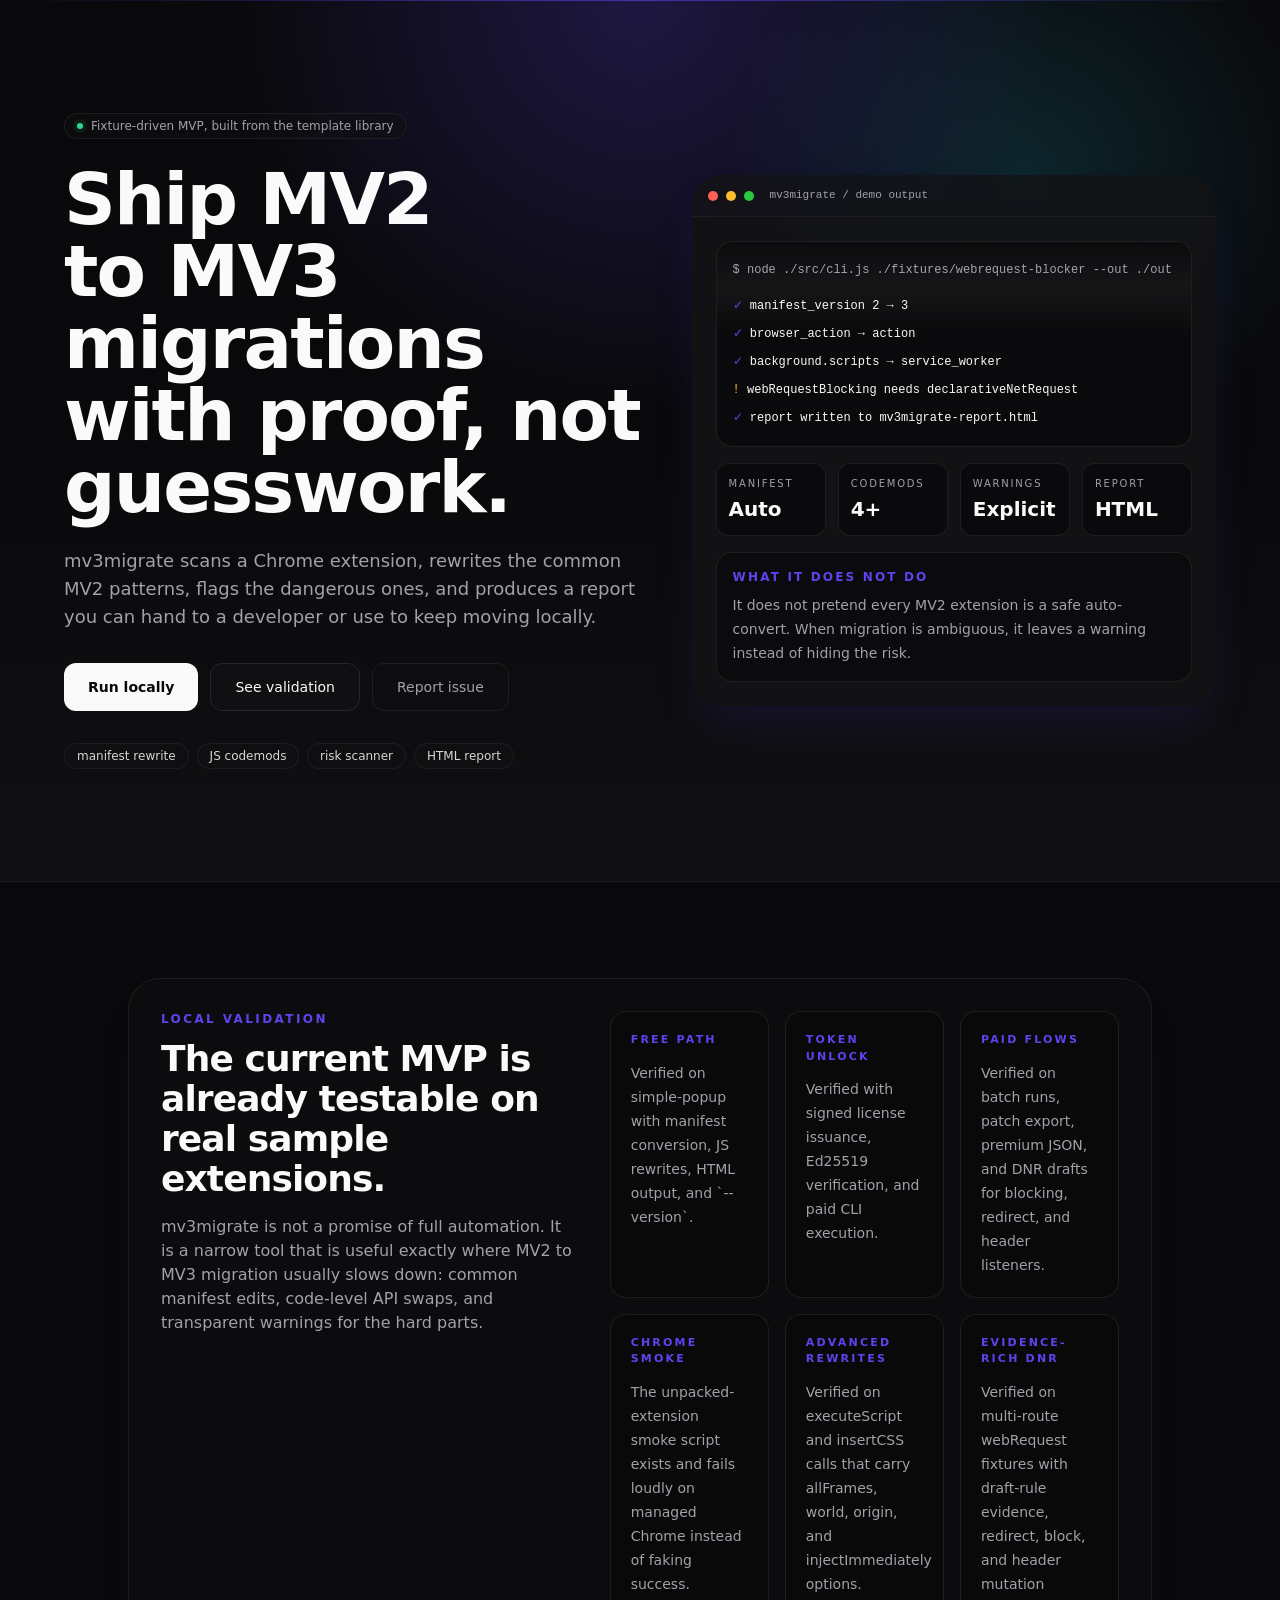
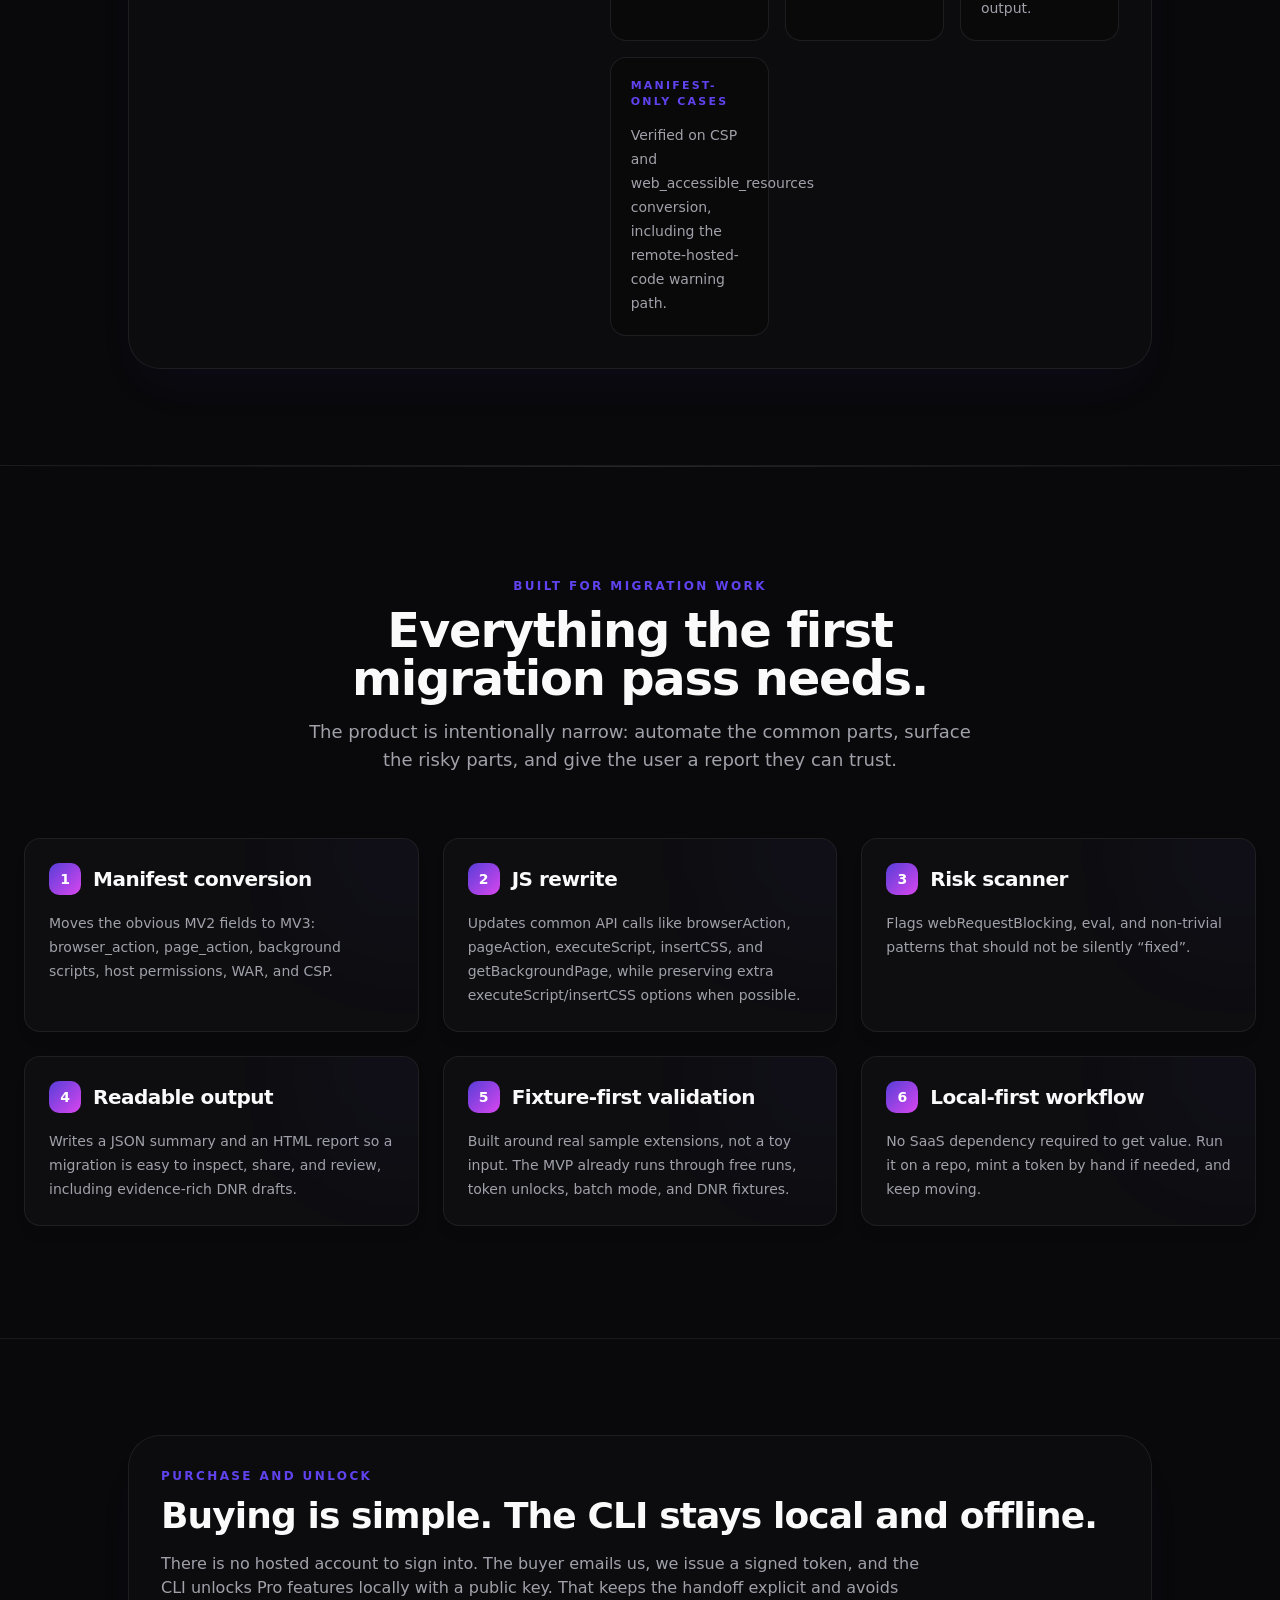
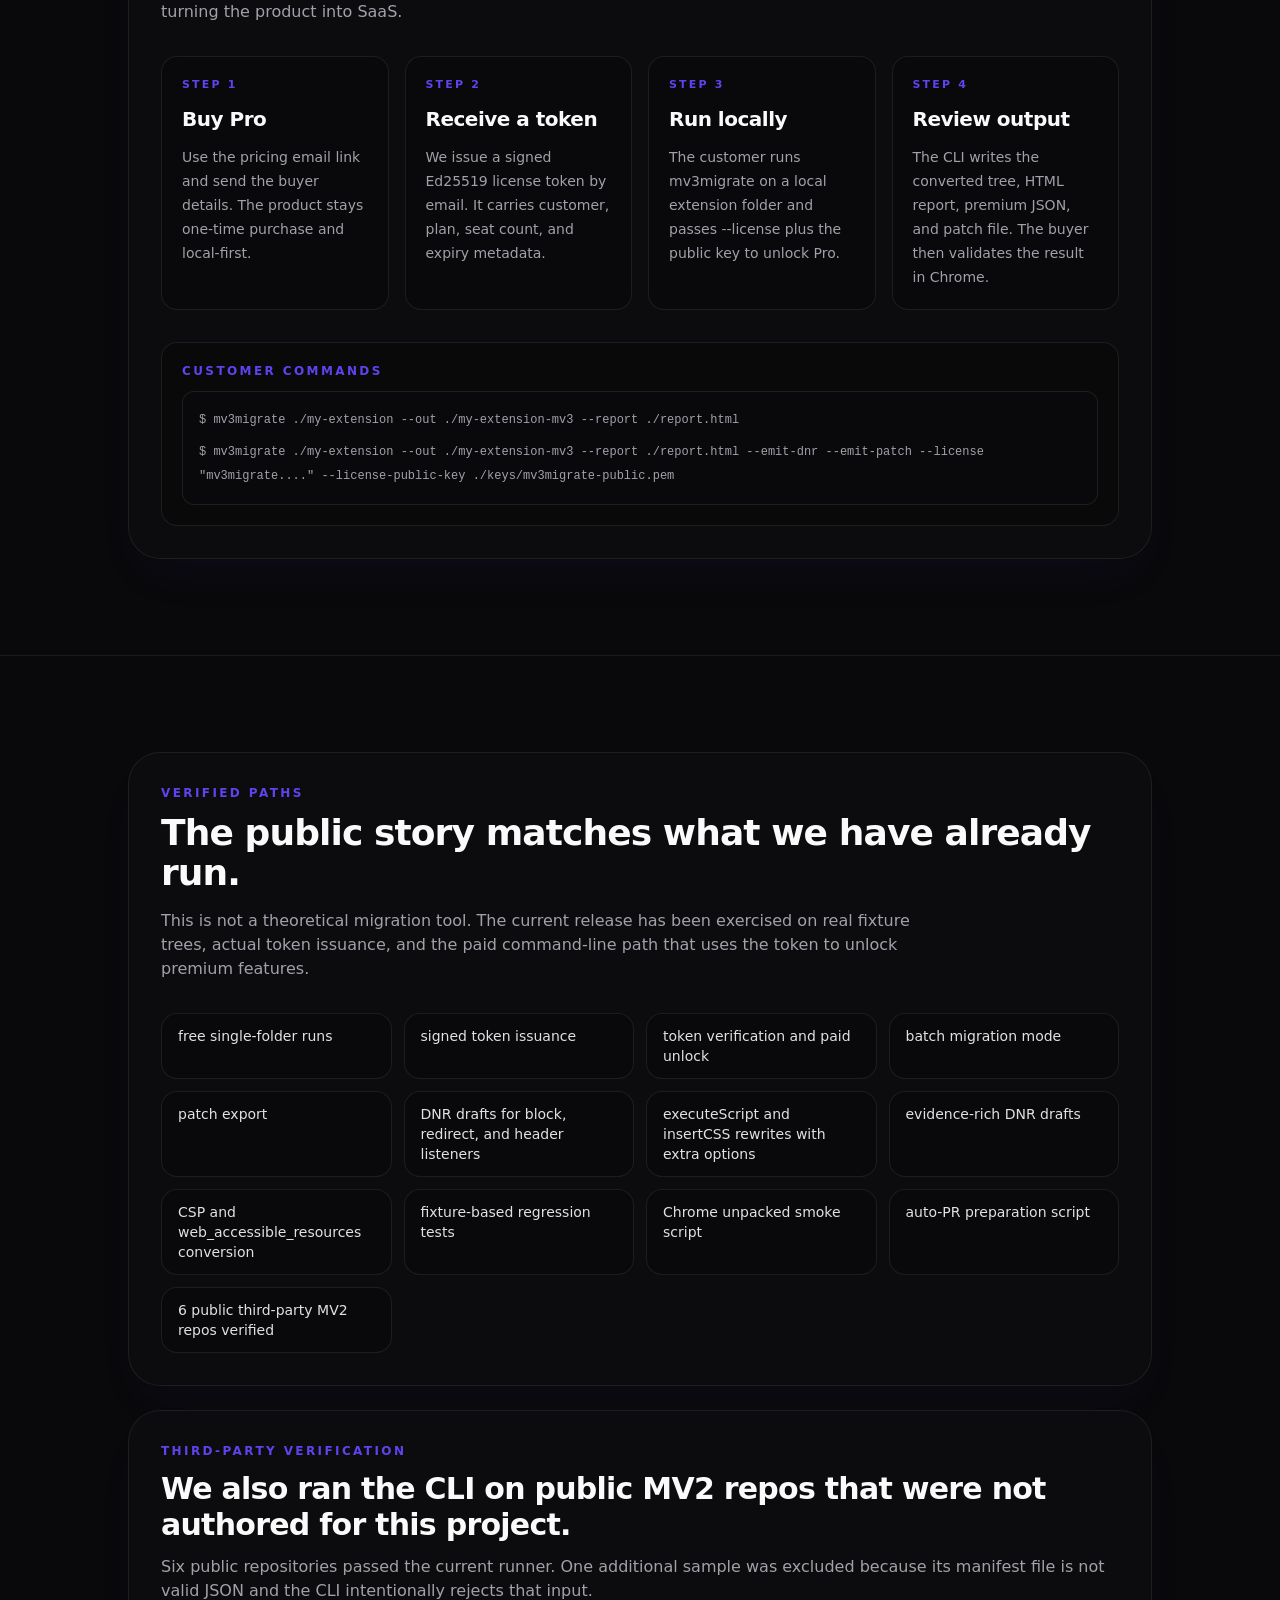
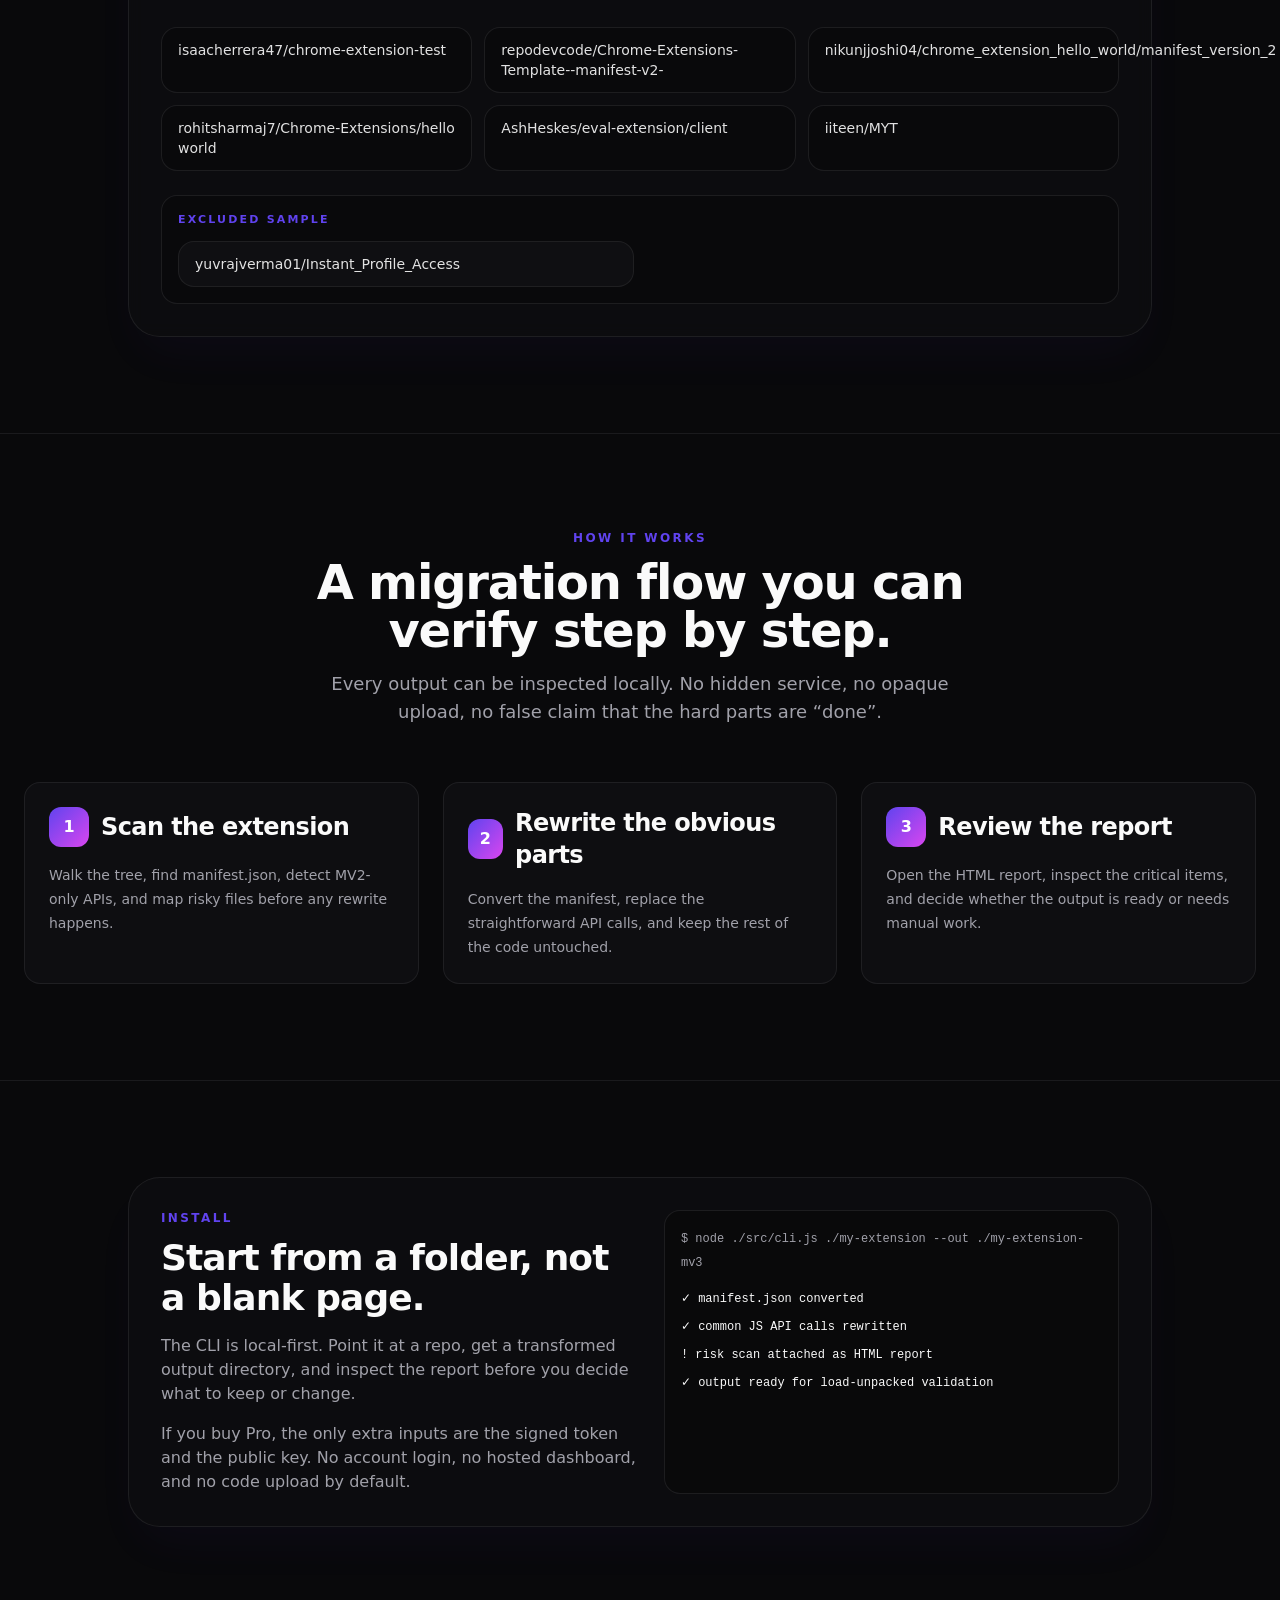
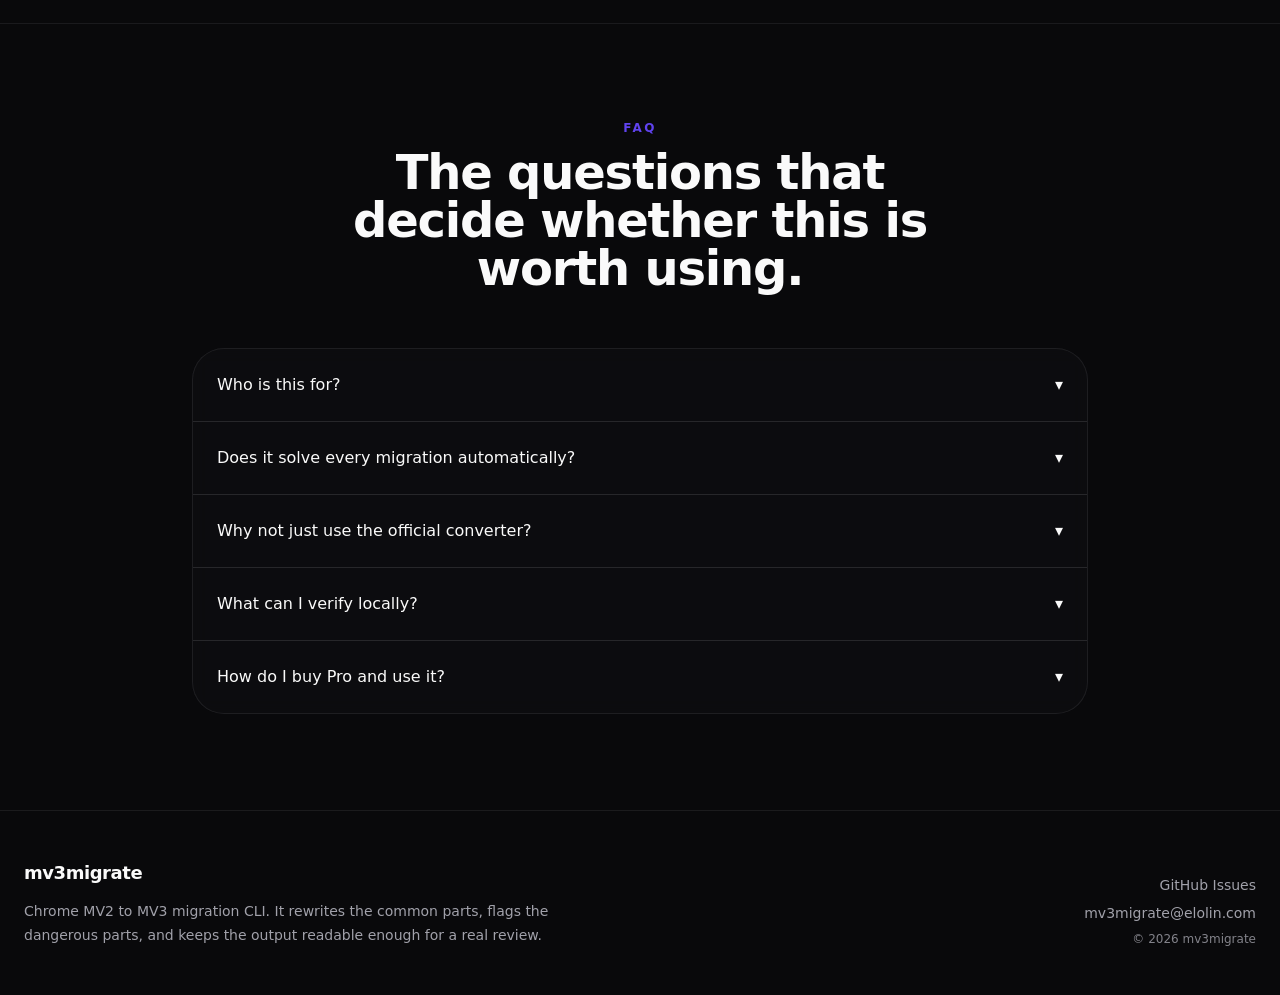
==== commit 36779f68: "Add public issue flow and product docs" ====
--- a/index.html
+++ b/index.html
@@ -1,2 +1,2 @@
-<!DOCTYPE html><!--hUpsT37Vyt0Ntg_z8TC4f--><html lang="en"><head><meta charSet="utf-8"/><meta name="viewport" content="width=device-width, initial-scale=1"/><link rel="stylesheet" href="/_next/static/css/b994388c4855bab4.css" data-precedence="next"/><link rel="preload" as="script" fetchPriority="low" href="/_next/static/chunks/webpack-783dfa30e6610753.js"/><script src="/_next/static/chunks/4557610a-fefa5be19e77ed4a.js" async=""></script><script src="/_next/static/chunks/785-3298fbde39a2e670.js" async=""></script><script src="/_next/static/chunks/main-app-ccd15e29574728d9.js" async=""></script><script src="/_next/static/chunks/app/error-5db56562e34cbb1d.js" async=""></script><script src="/_next/static/chunks/301-9c02cb27e013d34f.js" async=""></script><script src="/_next/static/chunks/app/(marketing)/layout-7ccf853a5f164d72.js" async=""></script><meta name="theme-color" media="(prefers-color-scheme: light)" content="#ffffff"/><meta name="theme-color" media="(prefers-color-scheme: dark)" content="#0a0a0c"/><title>mv3migrate — Chrome MV2 to MV3 migration CLI</title><meta name="description" content="Chrome MV2 to MV3 migration CLI with manifest conversion, JS rewrites, signed license unlocks, DNR drafts, patch export, and HTML reports."/><meta name="robots" content="index, follow"/><link rel="canonical" href="https://mv3migrate.elolin.com/"/><meta property="og:title" content="mv3migrate"/><meta property="og:description" content="Chrome MV2 to MV3 migration CLI with manifest conversion, JS rewrites, signed license unlocks, DNR drafts, patch export, and HTML reports."/><meta property="og:url" content="https://mv3migrate.elolin.com/"/><meta property="og:site_name" content="mv3migrate"/><meta property="og:type" content="website"/><meta name="twitter:card" content="summary_large_image"/><meta name="twitter:title" content="mv3migrate"/><meta name="twitter:description" content="Chrome MV2 to MV3 migration CLI with manifest conversion, JS rewrites, signed license unlocks, DNR drafts, patch export, and HTML reports."/><script src="/_next/static/chunks/polyfills-42372ed130431b0a.js" noModule=""></script></head><body class="dark min-h-dvh bg-background font-sans text-foreground"><div hidden=""><!--$--><!--/$--></div><!--$?--><template id="B:0"></template><div class="flex min-h-dvh items-center justify-center bg-background"><div class="size-8 animate-spin rounded-full border-2 border-muted border-t-brand" role="status" aria-label="Loading"></div></div><!--/$--><script>requestAnimationFrame(function(){$RT=performance.now()});</script><script src="/_next/static/chunks/webpack-783dfa30e6610753.js" id="_R_" async=""></script><div hidden id="S:0"><main class="flex min-h-dvh flex-col bg-background"><section class="relative isolate overflow-hidden border-b border-border/60 bg-background"><div aria-hidden="true" class="absolute inset-0 -z-10 bg-[radial-gradient(circle_at_top,hsl(var(--brand)/0.24),transparent_38%),radial-gradient(circle_at_80%_20%,hsl(190_90%_55%/0.14),transparent_24%),linear-gradient(180deg,hsl(var(--background)),hsl(var(--background))_50%,hsl(var(--muted)/0.35))] animate-drift"></div><div aria-hidden="true" class="absolute inset-x-0 top-0 -z-10 h-px bg-gradient-to-r from-transparent via-brand/60 to-transparent"></div><div class="container py-20 sm:py-28"><div class="mx-auto grid max-w-6xl items-center gap-12 lg:grid-cols-[1.05fr_0.95fr]"><div><div class="inline-flex items-center gap-2 rounded-full border border-border/70 bg-card/45 px-3 py-1 text-xs font-medium text-muted-foreground backdrop-blur animate-fade-up"><span aria-hidden="true" class="size-1.5 rounded-full bg-emerald-400 shadow-[0_0_0_4px_hsl(142_76%_36%/0.12)]"></span>Fixture-driven MVP, built from the template library</div><h1 class="mt-6 max-w-3xl text-balance font-display text-5xl font-bold tracking-tight text-foreground sm:text-6xl lg:text-7xl animate-fade-up delay-100">Ship MV2 to MV3 migrations with proof, not guesswork.</h1><p class="mt-6 max-w-2xl text-pretty text-base leading-7 text-muted-foreground sm:text-lg animate-fade-up delay-200">mv3migrate<!-- --> scans a Chrome extension, rewrites the common MV2 patterns, flags the dangerous ones, and produces a report you can hand to a developer or use to keep moving locally.</p><div class="mt-8 flex flex-wrap gap-3 animate-fade-up delay-300"><a class="inline-flex h-12 items-center justify-center rounded-xl bg-foreground px-6 text-sm font-semibold text-background transition hover:scale-[1.01] active:scale-[0.99]" href="#install">Run locally</a><a class="inline-flex h-12 items-center justify-center rounded-xl border border-border bg-card/60 px-6 text-sm font-medium text-foreground backdrop-blur transition hover:border-brand/40 hover:bg-card" href="#validation">See validation</a><a href="https://github.com/DevEloLin/mv3migrate-core" target="_blank" rel="noreferrer" class="inline-flex h-12 items-center justify-center rounded-xl border border-border/70 px-6 text-sm font-medium text-muted-foreground transition hover:border-brand/40 hover:text-foreground">GitHub</a></div><div class="mt-8 flex flex-wrap gap-2 animate-fade-up delay-400"><span class="inline-flex items-center rounded-full border border-border/60 bg-card/45 px-3 py-1 text-xs font-medium text-foreground/85 backdrop-blur">manifest rewrite</span><span class="inline-flex items-center rounded-full border border-border/60 bg-card/45 px-3 py-1 text-xs font-medium text-foreground/85 backdrop-blur">JS codemods</span><span class="inline-flex items-center rounded-full border border-border/60 bg-card/45 px-3 py-1 text-xs font-medium text-foreground/85 backdrop-blur">risk scanner</span><span class="inline-flex items-center rounded-full border border-border/60 bg-card/45 px-3 py-1 text-xs font-medium text-foreground/85 backdrop-blur">HTML report</span></div></div><div class="relative"><div aria-hidden="true" class="absolute -inset-6 -z-10 rounded-[2rem] bg-mesh-soft blur-2xl animate-pulse-soft"></div><div class="gradient-border overflow-hidden rounded-[1.75rem] shadow-2xl shadow-brand/15 animate-float-slow"><div class="border-b border-border/60 bg-card/80 px-4 py-3 backdrop-blur"><div class="flex items-center gap-2"><span class="size-2.5 rounded-full bg-[#ff5f57]"></span><span class="size-2.5 rounded-full bg-[#febc2e]"></span><span class="size-2.5 rounded-full bg-[#28c840]"></span><p class="ml-2 font-mono text-[11px] text-muted-foreground">mv3migrate / demo output</p></div></div><div class="grid gap-4 bg-card/95 p-5 sm:p-6"><div class="relative overflow-hidden rounded-2xl border border-border/70 bg-background/80 p-4 font-mono text-[12px] leading-6 text-foreground"><div aria-hidden="true" class="absolute inset-x-0 -top-1 h-24 bg-gradient-to-b from-transparent via-white/5 to-transparent animate-scanline"></div><div class="text-muted-foreground">$ node ./src/cli.js ./fixtures/webrequest-blocker --out ./out</div><div class="mt-3 space-y-1"><div class="animate-fade-up delay-100"><span class="text-brand">✓</span> manifest_version 2 → 3</div><div class="animate-fade-up delay-200"><span class="text-brand">✓</span> browser_action → action</div><div class="animate-fade-up delay-300"><span class="text-brand">✓</span> background.scripts → service_worker</div><div class="animate-fade-up delay-400"><span class="text-amber-400">!</span> webRequestBlocking needs declarativeNetRequest</div><div class="animate-fade-up delay-400"><span class="text-brand">✓</span> report written to mv3migrate-report.html</div></div></div><div class="grid grid-cols-2 gap-3 sm:grid-cols-4"><div class="rounded-xl border border-border/70 bg-background/75 p-3 animate-fade-up delay-100"><p class="text-[10px] font-medium uppercase tracking-[0.18em] text-muted-foreground">Manifest</p><p class="mt-1 font-display text-xl font-bold text-foreground">Auto</p></div><div class="rounded-xl border border-border/70 bg-background/75 p-3 animate-fade-up delay-200"><p class="text-[10px] font-medium uppercase tracking-[0.18em] text-muted-foreground">Codemods</p><p class="mt-1 font-display text-xl font-bold text-foreground">4+</p></div><div class="rounded-xl border border-border/70 bg-background/75 p-3 animate-fade-up delay-300"><p class="text-[10px] font-medium uppercase tracking-[0.18em] text-muted-foreground">Warnings</p><p class="mt-1 font-display text-xl font-bold text-foreground">Explicit</p></div><div class="rounded-xl border border-border/70 bg-background/75 p-3 animate-fade-up delay-400"><p class="text-[10px] font-medium uppercase tracking-[0.18em] text-muted-foreground">Report</p><p class="mt-1 font-display text-xl font-bold text-foreground">HTML</p></div></div><div class="rounded-2xl border border-border/70 bg-background/70 p-4"><p class="text-xs font-semibold uppercase tracking-[0.18em] text-brand">What it does not do</p><p class="mt-2 text-sm leading-6 text-muted-foreground">It does not pretend every MV2 extension is a safe auto-convert. When migration is ambiguous, it leaves a warning instead of hiding the risk.</p></div></div></div></div></div></div></section><section id="validation" class="relative isolate border-b border-border/60 py-20 sm:py-24"><div class="container"><div class="mx-auto max-w-5xl rounded-[2rem] border border-border/70 bg-card/45 p-6 shadow-2xl shadow-brand/5 backdrop-blur sm:p-8 animate-fade-up"><div class="grid gap-8 lg:grid-cols-[0.9fr_1.1fr]"><div><p class="text-xs font-semibold uppercase tracking-[0.2em] text-brand">Local validation</p><h2 class="mt-3 font-display text-3xl font-bold tracking-tight text-foreground sm:text-4xl">The current MVP is already testable on real sample extensions.</h2><p class="mt-4 text-sm leading-7 text-muted-foreground sm:text-base">mv3migrate<!-- --> is not a promise of full automation. It is a narrow tool that is useful exactly where MV2 to MV3 migration usually slows down: common manifest edits, code-level API swaps, and transparent warnings for the hard parts.</p></div><div class="grid gap-4 sm:grid-cols-3"><article class="rounded-2xl border border-border/70 bg-background/70 p-5 transition duration-300 hover:-translate-y-1 hover:border-brand/40"><p class="text-[11px] font-semibold uppercase tracking-[0.2em] text-brand">Free path</p><p class="mt-3 text-sm leading-6 text-muted-foreground">Verified on simple-popup with manifest conversion, JS rewrites, HTML output, and `--version`.</p></article><article class="rounded-2xl border border-border/70 bg-background/70 p-5 transition duration-300 hover:-translate-y-1 hover:border-brand/40"><p class="text-[11px] font-semibold uppercase tracking-[0.2em] text-brand">Token unlock</p><p class="mt-3 text-sm leading-6 text-muted-foreground">Verified with signed license issuance, Ed25519 verification, and paid CLI execution.</p></article><article class="rounded-2xl border border-border/70 bg-background/70 p-5 transition duration-300 hover:-translate-y-1 hover:border-brand/40"><p class="text-[11px] font-semibold uppercase tracking-[0.2em] text-brand">Paid flows</p><p class="mt-3 text-sm leading-6 text-muted-foreground">Verified on batch runs, patch export, premium JSON, and DNR drafts for blocking, redirect, and header listeners.</p></article><article class="rounded-2xl border border-border/70 bg-background/70 p-5 transition duration-300 hover:-translate-y-1 hover:border-brand/40"><p class="text-[11px] font-semibold uppercase tracking-[0.2em] text-brand">Chrome smoke</p><p class="mt-3 text-sm leading-6 text-muted-foreground">The unpacked-extension smoke script exists and fails loudly on managed Chrome instead of faking success.</p></article><article class="rounded-2xl border border-border/70 bg-background/70 p-5 transition duration-300 hover:-translate-y-1 hover:border-brand/40"><p class="text-[11px] font-semibold uppercase tracking-[0.2em] text-brand">Advanced rewrites</p><p class="mt-3 text-sm leading-6 text-muted-foreground">Verified on executeScript and insertCSS calls that carry allFrames, world, origin, and injectImmediately options.</p></article><article class="rounded-2xl border border-border/70 bg-background/70 p-5 transition duration-300 hover:-translate-y-1 hover:border-brand/40"><p class="text-[11px] font-semibold uppercase tracking-[0.2em] text-brand">Evidence-rich DNR</p><p class="mt-3 text-sm leading-6 text-muted-foreground">Verified on multi-route webRequest fixtures with draft-rule evidence, redirect, block, and header mutation output.</p></article><article class="rounded-2xl border border-border/70 bg-background/70 p-5 transition duration-300 hover:-translate-y-1 hover:border-brand/40"><p class="text-[11px] font-semibold uppercase tracking-[0.2em] text-brand">Manifest-only cases</p><p class="mt-3 text-sm leading-6 text-muted-foreground">Verified on CSP and web_accessible_resources conversion, including the remote-hosted-code warning path.</p></article></div></div></div></div></section><section id="features" class="relative isolate border-b border-border/60 py-20 sm:py-28"><div aria-hidden="true" class="absolute inset-x-0 top-0 -z-10 h-px bg-gradient-to-r from-transparent via-border to-transparent"></div><div class="container"><header class="mx-auto max-w-2xl text-center"><p class="text-xs font-semibold uppercase tracking-[0.2em] text-brand">Built for migration work</p><h2 class="mt-3 font-display text-4xl font-bold tracking-tight text-foreground sm:text-5xl">Everything the first migration pass needs.</h2><p class="mt-4 text-base leading-7 text-muted-foreground sm:text-lg">The product is intentionally narrow: automate the common parts, surface the risky parts, and give the user a report they can trust.</p></header><div class="mt-16 grid gap-6 md:grid-cols-2 xl:grid-cols-3"><article class="group relative overflow-hidden rounded-2xl border border-border/70 bg-card/60 p-6 shadow-lg shadow-black/5 transition duration-300 hover:-translate-y-0.5 hover:border-brand/40 hover:bg-card"><div aria-hidden="true" class="absolute inset-x-0 top-0 h-px bg-gradient-to-r from-transparent via-brand/40 to-transparent opacity-0 transition group-hover:opacity-100"></div><div aria-hidden="true" class="absolute -right-10 -top-10 size-28 rounded-full bg-brand/10 blur-3xl transition duration-500 group-hover:scale-110"></div><div class="flex items-center gap-3"><span class="grid size-8 place-items-center rounded-lg bg-gradient-to-br from-brand/90 to-fuchsia-500 text-sm font-bold text-white">1</span><h3 class="font-display text-xl font-bold tracking-tight text-foreground">Manifest conversion</h3></div><p class="mt-4 text-sm leading-6 text-muted-foreground">Moves the obvious MV2 fields to MV3: browser_action, page_action, background scripts, host permissions, WAR, and CSP.</p></article><article class="group relative overflow-hidden rounded-2xl border border-border/70 bg-card/60 p-6 shadow-lg shadow-black/5 transition duration-300 hover:-translate-y-0.5 hover:border-brand/40 hover:bg-card"><div aria-hidden="true" class="absolute inset-x-0 top-0 h-px bg-gradient-to-r from-transparent via-brand/40 to-transparent opacity-0 transition group-hover:opacity-100"></div><div aria-hidden="true" class="absolute -right-10 -top-10 size-28 rounded-full bg-brand/10 blur-3xl transition duration-500 group-hover:scale-110"></div><div class="flex items-center gap-3"><span class="grid size-8 place-items-center rounded-lg bg-gradient-to-br from-brand/90 to-fuchsia-500 text-sm font-bold text-white">2</span><h3 class="font-display text-xl font-bold tracking-tight text-foreground">JS rewrite</h3></div><p class="mt-4 text-sm leading-6 text-muted-foreground">Updates common API calls like browserAction, pageAction, executeScript, insertCSS, and getBackgroundPage, while preserving extra executeScript/insertCSS options when possible.</p></article><article class="group relative overflow-hidden rounded-2xl border border-border/70 bg-card/60 p-6 shadow-lg shadow-black/5 transition duration-300 hover:-translate-y-0.5 hover:border-brand/40 hover:bg-card"><div aria-hidden="true" class="absolute inset-x-0 top-0 h-px bg-gradient-to-r from-transparent via-brand/40 to-transparent opacity-0 transition group-hover:opacity-100"></div><div aria-hidden="true" class="absolute -right-10 -top-10 size-28 rounded-full bg-brand/10 blur-3xl transition duration-500 group-hover:scale-110"></div><div class="flex items-center gap-3"><span class="grid size-8 place-items-center rounded-lg bg-gradient-to-br from-brand/90 to-fuchsia-500 text-sm font-bold text-white">3</span><h3 class="font-display text-xl font-bold tracking-tight text-foreground">Risk scanner</h3></div><p class="mt-4 text-sm leading-6 text-muted-foreground">Flags webRequestBlocking, eval, and non-trivial patterns that should not be silently “fixed”.</p></article><article class="group relative overflow-hidden rounded-2xl border border-border/70 bg-card/60 p-6 shadow-lg shadow-black/5 transition duration-300 hover:-translate-y-0.5 hover:border-brand/40 hover:bg-card"><div aria-hidden="true" class="absolute inset-x-0 top-0 h-px bg-gradient-to-r from-transparent via-brand/40 to-transparent opacity-0 transition group-hover:opacity-100"></div><div aria-hidden="true" class="absolute -right-10 -top-10 size-28 rounded-full bg-brand/10 blur-3xl transition duration-500 group-hover:scale-110"></div><div class="flex items-center gap-3"><span class="grid size-8 place-items-center rounded-lg bg-gradient-to-br from-brand/90 to-fuchsia-500 text-sm font-bold text-white">4</span><h3 class="font-display text-xl font-bold tracking-tight text-foreground">Readable output</h3></div><p class="mt-4 text-sm leading-6 text-muted-foreground">Writes a JSON summary and an HTML report so a migration is easy to inspect, share, and review, including evidence-rich DNR drafts.</p></article><article class="group relative overflow-hidden rounded-2xl border border-border/70 bg-card/60 p-6 shadow-lg shadow-black/5 transition duration-300 hover:-translate-y-0.5 hover:border-brand/40 hover:bg-card"><div aria-hidden="true" class="absolute inset-x-0 top-0 h-px bg-gradient-to-r from-transparent via-brand/40 to-transparent opacity-0 transition group-hover:opacity-100"></div><div aria-hidden="true" class="absolute -right-10 -top-10 size-28 rounded-full bg-brand/10 blur-3xl transition duration-500 group-hover:scale-110"></div><div class="flex items-center gap-3"><span class="grid size-8 place-items-center rounded-lg bg-gradient-to-br from-brand/90 to-fuchsia-500 text-sm font-bold text-white">5</span><h3 class="font-display text-xl font-bold tracking-tight text-foreground">Fixture-first validation</h3></div><p class="mt-4 text-sm leading-6 text-muted-foreground">Built around real sample extensions, not a toy input. The MVP already runs through free runs, token unlocks, batch mode, and DNR fixtures.</p></article><article class="group relative overflow-hidden rounded-2xl border border-border/70 bg-card/60 p-6 shadow-lg shadow-black/5 transition duration-300 hover:-translate-y-0.5 hover:border-brand/40 hover:bg-card"><div aria-hidden="true" class="absolute inset-x-0 top-0 h-px bg-gradient-to-r from-transparent via-brand/40 to-transparent opacity-0 transition group-hover:opacity-100"></div><div aria-hidden="true" class="absolute -right-10 -top-10 size-28 rounded-full bg-brand/10 blur-3xl transition duration-500 group-hover:scale-110"></div><div class="flex items-center gap-3"><span class="grid size-8 place-items-center rounded-lg bg-gradient-to-br from-brand/90 to-fuchsia-500 text-sm font-bold text-white">6</span><h3 class="font-display text-xl font-bold tracking-tight text-foreground">Local-first workflow</h3></div><p class="mt-4 text-sm leading-6 text-muted-foreground">No SaaS dependency required to get value. Run it on a repo, mint a token by hand if needed, and keep moving.</p></article></div></div></section><section class="relative isolate border-b border-border/60 py-20 sm:py-24"><div class="container"><div class="mx-auto max-w-5xl rounded-[2rem] border border-border/70 bg-card/45 p-6 shadow-2xl shadow-brand/5 backdrop-blur sm:p-8 animate-fade-up"><p class="text-xs font-semibold uppercase tracking-[0.2em] text-brand">Purchase and unlock</p><h2 class="mt-3 font-display text-3xl font-bold tracking-tight text-foreground sm:text-4xl">Buying is simple. The CLI stays local and offline.</h2><p class="mt-4 max-w-3xl text-sm leading-7 text-muted-foreground sm:text-base">There is no hosted account to sign into. The buyer emails us, we issue a signed token, and the CLI unlocks Pro features locally with a public key. That keeps the handoff explicit and avoids turning the product into SaaS.</p><div class="mt-8 grid gap-4 lg:grid-cols-4"><article class="rounded-2xl border border-border/70 bg-background/75 p-5 transition duration-300 hover:-translate-y-1 hover:border-brand/40"><p class="text-[11px] font-semibold uppercase tracking-[0.2em] text-brand">Step <!-- -->1</p><h3 class="mt-3 font-display text-xl font-bold tracking-tight text-foreground">Buy Pro</h3><p class="mt-3 text-sm leading-6 text-muted-foreground">Use the pricing email link and send the buyer details. The product stays one-time purchase and local-first.</p></article><article class="rounded-2xl border border-border/70 bg-background/75 p-5 transition duration-300 hover:-translate-y-1 hover:border-brand/40"><p class="text-[11px] font-semibold uppercase tracking-[0.2em] text-brand">Step <!-- -->2</p><h3 class="mt-3 font-display text-xl font-bold tracking-tight text-foreground">Receive a token</h3><p class="mt-3 text-sm leading-6 text-muted-foreground">We issue a signed Ed25519 license token by email. It carries customer, plan, seat count, and expiry metadata.</p></article><article class="rounded-2xl border border-border/70 bg-background/75 p-5 transition duration-300 hover:-translate-y-1 hover:border-brand/40"><p class="text-[11px] font-semibold uppercase tracking-[0.2em] text-brand">Step <!-- -->3</p><h3 class="mt-3 font-display text-xl font-bold tracking-tight text-foreground">Run locally</h3><p class="mt-3 text-sm leading-6 text-muted-foreground">The customer runs mv3migrate on a local extension folder and passes --license plus the public key to unlock Pro.</p></article><article class="rounded-2xl border border-border/70 bg-background/75 p-5 transition duration-300 hover:-translate-y-1 hover:border-brand/40"><p class="text-[11px] font-semibold uppercase tracking-[0.2em] text-brand">Step <!-- -->4</p><h3 class="mt-3 font-display text-xl font-bold tracking-tight text-foreground">Review output</h3><p class="mt-3 text-sm leading-6 text-muted-foreground">The CLI writes the converted tree, HTML report, premium JSON, and patch file. The buyer then validates the result in Chrome.</p></article></div><div class="mt-8 rounded-2xl border border-border/70 bg-background/80 p-5"><p class="text-xs font-semibold uppercase tracking-[0.2em] text-brand">Customer commands</p><div class="mt-3 rounded-xl border border-border/70 bg-background p-4 font-mono text-[12px] leading-6 text-foreground"><div class="text-muted-foreground">$ mv3migrate ./my-extension --out ./my-extension-mv3 --report ./report.html</div><div class="mt-2 text-muted-foreground">$ mv3migrate ./my-extension --out ./my-extension-mv3 --report ./report.html --emit-dnr --emit-patch --license &quot;mv3migrate....&quot; --license-public-key ./keys/mv3migrate-public.pem</div></div></div></div></div></section><section class="relative isolate border-b border-border/60 py-20 sm:py-24"><div class="container"><div class="mx-auto max-w-5xl rounded-[2rem] border border-border/70 bg-card/45 p-6 shadow-2xl shadow-brand/5 backdrop-blur sm:p-8 animate-fade-up"><p class="text-xs font-semibold uppercase tracking-[0.2em] text-brand">Verified paths</p><h2 class="mt-3 font-display text-3xl font-bold tracking-tight text-foreground sm:text-4xl">The public story matches what we have already run.</h2><p class="mt-4 max-w-3xl text-sm leading-7 text-muted-foreground sm:text-base">This is not a theoretical migration tool. The current release has been exercised on real fixture trees, actual token issuance, and the paid command-line path that uses the token to unlock premium features.</p><div class="mt-8 grid gap-3 sm:grid-cols-2 lg:grid-cols-4"><div class="rounded-2xl border border-border/70 bg-background/75 px-4 py-3 text-sm text-foreground/90 transition duration-300 hover:-translate-y-0.5 hover:border-brand/40">free single-folder runs</div><div class="rounded-2xl border border-border/70 bg-background/75 px-4 py-3 text-sm text-foreground/90 transition duration-300 hover:-translate-y-0.5 hover:border-brand/40">signed token issuance</div><div class="rounded-2xl border border-border/70 bg-background/75 px-4 py-3 text-sm text-foreground/90 transition duration-300 hover:-translate-y-0.5 hover:border-brand/40">token verification and paid unlock</div><div class="rounded-2xl border border-border/70 bg-background/75 px-4 py-3 text-sm text-foreground/90 transition duration-300 hover:-translate-y-0.5 hover:border-brand/40">batch migration mode</div><div class="rounded-2xl border border-border/70 bg-background/75 px-4 py-3 text-sm text-foreground/90 transition duration-300 hover:-translate-y-0.5 hover:border-brand/40">patch export</div><div class="rounded-2xl border border-border/70 bg-background/75 px-4 py-3 text-sm text-foreground/90 transition duration-300 hover:-translate-y-0.5 hover:border-brand/40">DNR drafts for block, redirect, and header listeners</div><div class="rounded-2xl border border-border/70 bg-background/75 px-4 py-3 text-sm text-foreground/90 transition duration-300 hover:-translate-y-0.5 hover:border-brand/40">executeScript and insertCSS rewrites with extra options</div><div class="rounded-2xl border border-border/70 bg-background/75 px-4 py-3 text-sm text-foreground/90 transition duration-300 hover:-translate-y-0.5 hover:border-brand/40">evidence-rich DNR drafts</div><div class="rounded-2xl border border-border/70 bg-background/75 px-4 py-3 text-sm text-foreground/90 transition duration-300 hover:-translate-y-0.5 hover:border-brand/40">CSP and web_accessible_resources conversion</div><div class="rounded-2xl border border-border/70 bg-background/75 px-4 py-3 text-sm text-foreground/90 transition duration-300 hover:-translate-y-0.5 hover:border-brand/40">fixture-based regression tests</div><div class="rounded-2xl border border-border/70 bg-background/75 px-4 py-3 text-sm text-foreground/90 transition duration-300 hover:-translate-y-0.5 hover:border-brand/40">Chrome unpacked smoke script</div><div class="rounded-2xl border border-border/70 bg-background/75 px-4 py-3 text-sm text-foreground/90 transition duration-300 hover:-translate-y-0.5 hover:border-brand/40">auto-PR preparation script</div><div class="rounded-2xl border border-border/70 bg-background/75 px-4 py-3 text-sm text-foreground/90 transition duration-300 hover:-translate-y-0.5 hover:border-brand/40">6 public third-party MV2 repos verified</div></div></div><div class="mx-auto mt-6 max-w-5xl rounded-[2rem] border border-border/70 bg-card/45 p-6 shadow-2xl shadow-brand/5 backdrop-blur sm:p-8 animate-fade-up delay-200"><p class="text-xs font-semibold uppercase tracking-[0.2em] text-brand">Third-party verification</p><h3 class="mt-3 font-display text-2xl font-bold tracking-tight text-foreground sm:text-3xl">We also ran the CLI on public MV2 repos that were not authored for this project.</h3><p class="mt-3 text-sm leading-7 text-muted-foreground sm:text-base">Six public repositories passed the current runner. One additional sample was excluded because its manifest file is not valid JSON and the CLI intentionally rejects that input.</p><div class="mt-6 grid gap-3 sm:grid-cols-2 xl:grid-cols-3"><div class="rounded-2xl border border-border/70 bg-background/75 px-4 py-3 text-sm text-foreground/90 transition duration-300 hover:-translate-y-0.5 hover:border-brand/40">isaacherrera47/chrome-extension-test</div><div class="rounded-2xl border border-border/70 bg-background/75 px-4 py-3 text-sm text-foreground/90 transition duration-300 hover:-translate-y-0.5 hover:border-brand/40">repodevcode/Chrome-Extensions-Template--manifest-v2-</div><div class="rounded-2xl border border-border/70 bg-background/75 px-4 py-3 text-sm text-foreground/90 transition duration-300 hover:-translate-y-0.5 hover:border-brand/40">nikunjjoshi04/chrome_extension_hello_world/manifest_version_2</div><div class="rounded-2xl border border-border/70 bg-background/75 px-4 py-3 text-sm text-foreground/90 transition duration-300 hover:-translate-y-0.5 hover:border-brand/40">rohitsharmaj7/Chrome-Extensions/hello world</div><div class="rounded-2xl border border-border/70 bg-background/75 px-4 py-3 text-sm text-foreground/90 transition duration-300 hover:-translate-y-0.5 hover:border-brand/40">AshHeskes/eval-extension/client</div><div class="rounded-2xl border border-border/70 bg-background/75 px-4 py-3 text-sm text-foreground/90 transition duration-300 hover:-translate-y-0.5 hover:border-brand/40">iiteen/MYT</div></div><div class="mt-6 rounded-2xl border border-border/70 bg-background/75 p-4"><p class="text-[11px] font-semibold uppercase tracking-[0.2em] text-brand">Excluded sample</p><div class="mt-3 grid gap-3 sm:grid-cols-2"><div class="rounded-2xl border border-border/70 bg-card/70 px-4 py-3 text-sm text-foreground/90">yuvrajverma01/Instant_Profile_Access</div></div></div></div></div></section><section class="relative isolate border-b border-border/60 py-20 sm:py-24"><div class="container"><header class="mx-auto max-w-2xl text-center animate-fade-up"><p class="text-xs font-semibold uppercase tracking-[0.2em] text-brand">How it works</p><h2 class="mt-3 font-display text-4xl font-bold tracking-tight text-foreground sm:text-5xl">A migration flow you can verify step by step.</h2><p class="mt-4 text-base leading-7 text-muted-foreground sm:text-lg">Every output can be inspected locally. No hidden service, no opaque upload, no false claim that the hard parts are “done”.</p></header><div class="mt-14 grid gap-6 lg:grid-cols-3"><article class="rounded-2xl border border-border/70 bg-card/60 p-6 transition duration-300 hover:-translate-y-1 hover:border-brand/40"><div class="flex items-center gap-3"><span class="grid size-10 place-items-center rounded-xl bg-gradient-to-br from-brand to-fuchsia-500 font-display text-base font-bold text-white">1</span><h3 class="font-display text-2xl font-bold tracking-tight text-foreground">Scan the extension</h3></div><p class="mt-4 text-sm leading-6 text-muted-foreground">Walk the tree, find manifest.json, detect MV2-only APIs, and map risky files before any rewrite happens.</p></article><article class="rounded-2xl border border-border/70 bg-card/60 p-6 transition duration-300 hover:-translate-y-1 hover:border-brand/40"><div class="flex items-center gap-3"><span class="grid size-10 place-items-center rounded-xl bg-gradient-to-br from-brand to-fuchsia-500 font-display text-base font-bold text-white">2</span><h3 class="font-display text-2xl font-bold tracking-tight text-foreground">Rewrite the obvious parts</h3></div><p class="mt-4 text-sm leading-6 text-muted-foreground">Convert the manifest, replace the straightforward API calls, and keep the rest of the code untouched.</p></article><article class="rounded-2xl border border-border/70 bg-card/60 p-6 transition duration-300 hover:-translate-y-1 hover:border-brand/40"><div class="flex items-center gap-3"><span class="grid size-10 place-items-center rounded-xl bg-gradient-to-br from-brand to-fuchsia-500 font-display text-base font-bold text-white">3</span><h3 class="font-display text-2xl font-bold tracking-tight text-foreground">Review the report</h3></div><p class="mt-4 text-sm leading-6 text-muted-foreground">Open the HTML report, inspect the critical items, and decide whether the output is ready or needs manual work.</p></article></div></div></section><section id="install" class="relative isolate border-b border-border/60 py-20 sm:py-24"><div class="container"><div class="mx-auto grid max-w-5xl gap-6 rounded-[2rem] border border-border/70 bg-card/45 p-6 shadow-2xl shadow-brand/5 lg:grid-cols-[1fr_0.95fr] sm:p-8 animate-fade-up"><div><p class="text-xs font-semibold uppercase tracking-[0.2em] text-brand">Install</p><h2 class="mt-3 font-display text-3xl font-bold tracking-tight text-foreground sm:text-4xl">Start from a folder, not a blank page.</h2><p class="mt-4 max-w-xl text-sm leading-7 text-muted-foreground sm:text-base">The CLI is local-first. Point it at a repo, get a transformed output directory, and inspect the report before you decide what to keep or change.</p><p class="mt-4 max-w-xl text-sm leading-7 text-muted-foreground sm:text-base">If you buy Pro, the only extra inputs are the signed token and the public key. No account login, no hosted dashboard, and no code upload by default.</p></div><div class="rounded-2xl border border-border/70 bg-background/80 p-4 font-mono text-[12px] leading-6 text-foreground"><div class="text-muted-foreground">$ node ./src/cli.js ./my-extension --out ./my-extension-mv3</div><div class="mt-3 space-y-1"><div>✓ manifest.json converted</div><div>✓ common JS API calls rewritten</div><div>! risk scan attached as HTML report</div><div>✓ output ready for load-unpacked validation</div></div></div></div></div></section><section id="faq" class="relative isolate py-20 sm:py-24"><div class="container"><header class="mx-auto max-w-2xl text-center animate-fade-up"><p class="text-xs font-semibold uppercase tracking-[0.2em] text-brand">FAQ</p><h2 class="mt-3 font-display text-4xl font-bold tracking-tight text-foreground sm:text-5xl">The questions that decide whether this is worth using.</h2></header><div class="mx-auto mt-14 max-w-4xl divide-y divide-border rounded-[2rem] border border-border/70 bg-card/45 backdrop-blur animate-fade-up delay-200"><details class="group p-6 transition duration-300 open:bg-background/40 hover:bg-background/30"><summary class="flex cursor-pointer list-none items-center justify-between gap-4 font-medium text-foreground"><span>Who is this for?</span><span class="transition group-open:rotate-180">▾</span></summary><p class="mt-3 max-w-3xl text-sm leading-7 text-muted-foreground">Developers and maintainers who already have MV2 code and need a first-pass migration path instead of a blank template.</p></details><details class="group p-6 transition duration-300 open:bg-background/40 hover:bg-background/30"><summary class="flex cursor-pointer list-none items-center justify-between gap-4 font-medium text-foreground"><span>Does it solve every migration automatically?</span><span class="transition group-open:rotate-180">▾</span></summary><p class="mt-3 max-w-3xl text-sm leading-7 text-muted-foreground">No. It automates the common shape of the work and explicitly leaves ambiguous cases as warnings.</p></details><details class="group p-6 transition duration-300 open:bg-background/40 hover:bg-background/30"><summary class="flex cursor-pointer list-none items-center justify-between gap-4 font-medium text-foreground"><span>Why not just use the official converter?</span><span class="transition group-open:rotate-180">▾</span></summary><p class="mt-3 max-w-3xl text-sm leading-7 text-muted-foreground">The official tools help, but they do not complete the whole migration. This product is focused on the missing middle.</p></details><details class="group p-6 transition duration-300 open:bg-background/40 hover:bg-background/30"><summary class="flex cursor-pointer list-none items-center justify-between gap-4 font-medium text-foreground"><span>What can I verify locally?</span><span class="transition group-open:rotate-180">▾</span></summary><p class="mt-3 max-w-3xl text-sm leading-7 text-muted-foreground">Run the CLI on fixtures, inspect the transformed output, confirm the HTML report, test the license-token path on a local keypair, and load the output as an unpacked extension in Chrome.</p></details><details class="group p-6 transition duration-300 open:bg-background/40 hover:bg-background/30"><summary class="flex cursor-pointer list-none items-center justify-between gap-4 font-medium text-foreground"><span>How do I buy Pro and use it?</span><span class="transition group-open:rotate-180">▾</span></summary><p class="mt-3 max-w-3xl text-sm leading-7 text-muted-foreground">Click the pricing email link, receive a signed token by email, then run mv3migrate with --license and --license-public-key on your local extension folder.</p></details></div></div></section><footer class="border-t border-border/60 bg-background"><div class="container grid gap-8 py-12 sm:grid-cols-[1.3fr_0.7fr] sm:items-end animate-fade-up"><div><p class="font-display text-lg font-bold tracking-tight text-foreground">mv3migrate</p><p class="mt-3 max-w-xl text-sm leading-6 text-muted-foreground">Chrome MV2 to MV3 migration CLI. It rewrites the common parts, flags the dangerous parts, and keeps the output readable enough for a real review.</p></div><div class="flex flex-col gap-2 text-sm text-muted-foreground sm:items-end"><a href="https://github.com/DevEloLin/mv3migrate-core" target="_blank" rel="noreferrer" class="transition hover:text-foreground">GitHub</a><a href="mailto:mv3migrate@elolin.com" class="transition hover:text-foreground">mv3migrate@elolin.com</a><p class="text-xs text-muted-foreground/80">© <!-- -->2026<!-- --> <!-- -->mv3migrate</p></div></div></footer></main><!--$--><!--/$--></div><script>$RB=[];$RV=function(a){$RT=performance.now();for(var b=0;b<a.length;b+=2){var c=a[b],e=a[b+1];null!==e.parentNode&&e.parentNode.removeChild(e);var f=c.parentNode;if(f){var g=c.previousSibling,h=0;do{if(c&&8===c.nodeType){var d=c.data;if("/$"===d||"/&"===d)if(0===h)break;else h--;else"$"!==d&&"$?"!==d&&"$~"!==d&&"$!"!==d&&"&"!==d||h++}d=c.nextSibling;f.removeChild(c);c=d}while(c);for(;e.firstChild;)f.insertBefore(e.firstChild,c);g.data="$";g._reactRetry&&requestAnimationFrame(g._reactRetry)}}a.length=0};
-$RC=function(a,b){if(b=document.getElementById(b))(a=document.getElementById(a))?(a.previousSibling.data="$~",$RB.push(a,b),2===$RB.length&&("number"!==typeof $RT?requestAnimationFrame($RV.bind(null,$RB)):(a=performance.now(),setTimeout($RV.bind(null,$RB),2300>a&&2E3<a?2300-a:$RT+300-a)))):b.parentNode.removeChild(b)};$RC("B:0","S:0")</script><script>(self.__next_f=self.__next_f||[]).push([0])</script><script>self.__next_f.push([1,"1:\"$Sreact.fragment\"\n2:I[1876,[],\"\"]\n3:I[8184,[\"39\",\"static/chunks/app/error-5db56562e34cbb1d.js\"],\"default\"]\n4:I[2722,[],\"\"]\n5:I[5301,[\"301\",\"static/chunks/301-9c02cb27e013d34f.js\",\"181\",\"static/chunks/app/(marketing)/layout-7ccf853a5f164d72.js\"],\"\"]\n13:I[3904,[],\"\"]\n:HL[\"/_next/static/css/b994388c4855bab4.css\",\"style\"]\n"])</script><script>self.__next_f.push([1,"0:{\"P\":null,\"b\":\"hUpsT37Vyt0Ntg-z8TC4f\",\"p\":\"\",\"c\":[\"\",\"\"],\"i\":false,\"f\":[[[\"\",{\"children\":[\"__PAGE__\",{}]},\"$undefined\",\"$undefined\",true],[\"\",[\"$\",\"$1\",\"c\",{\"children\":[[[\"$\",\"link\",\"0\",{\"rel\":\"stylesheet\",\"href\":\"/_next/static/css/b994388c4855bab4.css\",\"precedence\":\"next\",\"crossOrigin\":\"$undefined\",\"nonce\":\"$undefined\"}]],[\"$\",\"html\",null,{\"lang\":\"en\",\"suppressHydrationWarning\":true,\"children\":[\"$\",\"body\",null,{\"className\":\"dark min-h-dvh bg-background font-sans text-foreground\",\"children\":[\"$\",\"$L2\",null,{\"parallelRouterKey\":\"children\",\"error\":\"$3\",\"errorStyles\":[],\"errorScripts\":[],\"template\":[\"$\",\"$L4\",null,{}],\"templateStyles\":\"$undefined\",\"templateScripts\":\"$undefined\",\"notFound\":[[\"$\",\"div\",null,{\"className\":\"flex min-h-dvh flex-col items-center justify-center gap-4 bg-background p-6 text-center\",\"children\":[[\"$\",\"p\",null,{\"className\":\"font-mono text-sm text-muted-foreground\",\"children\":\"404\"}],[\"$\",\"h1\",null,{\"className\":\"text-2xl font-semibold text-foreground\",\"children\":\"Page not found\"}],[\"$\",\"p\",null,{\"className\":\"max-w-md text-sm text-muted-foreground\",\"children\":\"The page you’re looking for doesn’t exist or has moved.\"}],[\"$\",\"$L5\",null,{\"href\":\"/\",\"className\":\"rounded-md bg-brand px-4 py-2 text-sm font-medium text-brand-foreground transition-colors hover:opacity-90\",\"children\":\"Back to home\"}]]}],[]],\"forbidden\":\"$undefined\",\"unauthorized\":\"$undefined\"}]}]}]]}],{\"children\":[\"__PAGE__\",[\"$\",\"$1\",\"c\",{\"children\":[[\"$\",\"main\",null,{\"className\":\"flex min-h-dvh flex-col bg-background\",\"children\":[[\"$\",\"section\",null,{\"className\":\"relative isolate overflow-hidden border-b border-border/60 bg-background\",\"children\":[[\"$\",\"div\",null,{\"aria-hidden\":true,\"className\":\"absolute inset-0 -z-10 bg-[radial-gradient(circle_at_top,hsl(var(--brand)/0.24),transparent_38%),radial-gradient(circle_at_80%_20%,hsl(190_90%_55%/0.14),transparent_24%),linear-gradient(180deg,hsl(var(--background)),hsl(var(--background))_50%,hsl(var(--muted)/0.35))] animate-drift\"}],[\"$\",\"div\",null,{\"aria-hidden\":true,\"className\":\"absolute inset-x-0 top-0 -z-10 h-px bg-gradient-to-r from-transparent via-brand/60 to-transparent\"}],[\"$\",\"div\",null,{\"className\":\"container py-20 sm:py-28\",\"children\":[\"$\",\"div\",null,{\"className\":\"mx-auto grid max-w-6xl items-center gap-12 lg:grid-cols-[1.05fr_0.95fr]\",\"children\":[[\"$\",\"div\",null,{\"children\":[[\"$\",\"div\",null,{\"className\":\"inline-flex items-center gap-2 rounded-full border border-border/70 bg-card/45 px-3 py-1 text-xs font-medium text-muted-foreground backdrop-blur animate-fade-up\",\"children\":[[\"$\",\"span\",null,{\"aria-hidden\":true,\"className\":\"size-1.5 rounded-full bg-emerald-400 shadow-[0_0_0_4px_hsl(142_76%_36%/0.12)]\"}],\"Fixture-driven MVP, built from the template library\"]}],[\"$\",\"h1\",null,{\"className\":\"mt-6 max-w-3xl text-balance font-display text-5xl font-bold tracking-tight text-foreground sm:text-6xl lg:text-7xl animate-fade-up delay-100\",\"children\":\"Ship MV2 to MV3 migrations with proof, not guesswork.\"}],[\"$\",\"p\",null,{\"className\":\"mt-6 max-w-2xl text-pretty text-base leading-7 text-muted-foreground sm:text-lg animate-fade-up delay-200\",\"children\":[\"mv3migrate\",\" scans a Chrome extension, rewrites the common MV2 patterns, flags the dangerous ones, and produces a report you can hand to a developer or use to keep moving locally.\"]}],[\"$\",\"div\",null,{\"className\":\"mt-8 flex flex-wrap gap-3 animate-fade-up delay-300\",\"children\":[[\"$\",\"$L5\",null,{\"href\":\"#install\",\"className\":\"inline-flex h-12 items-center justify-center rounded-xl bg-foreground px-6 text-sm font-semibold text-background transition hover:scale-[1.01] active:scale-[0.99]\",\"children\":\"Run locally\"}],[\"$\",\"$L5\",null,{\"href\":\"#validation\",\"className\":\"inline-flex h-12 items-center justify-center rounded-xl border border-border bg-card/60 px-6 text-sm font-medium text-foreground backdrop-blur transition hover:border-brand/40 hover:bg-card\",\"children\":\"See validation\"}],[\"$\",\"a\",null,{\"href\":\"https://github.com/DevEloLin/mv3migrate-core\",\"target\":\"_blank\",\"rel\":\"noreferrer\",\"className\":\"inline-flex h-12 items-center justify-center rounded-xl border border-border/70 px-6 text-sm font-medium text-muted-foreground transition hover:border-brand/40 hover:text-foreground\",\"children\":\"GitHub\"}]]}],\"$L6\"]}],\"$L7\"]}]}]]}],\"$L8\",\"$L9\",\"$La\",\"$Lb\",\"$Lc\",\"$Ld\",\"$Le\",\"$Lf\"]}],null,\"$L10\"]}],{},null,false]},[\"$L11\",[],[]],false],\"$L12\",false]],\"m\":\"$undefined\",\"G\":[\"$13\",[]],\"s\":false,\"S\":true}\n"])</script><script>self.__next_f.push([1,"23:I[8369,[],\"OutletBoundary\"]\n25:I[988,[],\"AsyncMetadataOutlet\"]\n27:I[8369,[],\"ViewportBoundary\"]\n29:I[8369,[],\"MetadataBoundary\"]\n2a:\"$Sreact.suspense\"\n"])</script><script>self.__next_f.push([1,"6:[\"$\",\"div\",null,{\"className\":\"mt-8 flex flex-wrap gap-2 animate-fade-up delay-400\",\"children\":[[\"$\",\"span\",\"manifest rewrite\",{\"className\":\"inline-flex items-center rounded-full border border-border/60 bg-card/45 px-3 py-1 text-xs font-medium text-foreground/85 backdrop-blur\",\"children\":\"manifest rewrite\"}],[\"$\",\"span\",\"JS codemods\",{\"className\":\"inline-flex items-center rounded-full border border-border/60 bg-card/45 px-3 py-1 text-xs font-medium text-foreground/85 backdrop-blur\",\"children\":\"JS codemods\"}],[\"$\",\"span\",\"risk scanner\",{\"className\":\"inline-flex items-center rounded-full border border-border/60 bg-card/45 px-3 py-1 text-xs font-medium text-foreground/85 backdrop-blur\",\"children\":\"risk scanner\"}],[\"$\",\"span\",\"HTML report\",{\"className\":\"inline-flex items-center rounded-full border border-border/60 bg-card/45 px-3 py-1 text-xs font-medium text-foreground/85 backdrop-blur\",\"children\":\"HTML report\"}]]}]\n"])</script><script>self.__next_f.push([1,"7:[\"$\",\"div\",null,{\"className\":\"relative\",\"children\":[[\"$\",\"div\",null,{\"aria-hidden\":true,\"className\":\"absolute -inset-6 -z-10 rounded-[2rem] bg-mesh-soft blur-2xl animate-pulse-soft\"}],[\"$\",\"div\",null,{\"className\":\"gradient-border overflow-hidden rounded-[1.75rem] shadow-2xl shadow-brand/15 animate-float-slow\",\"children\":[[\"$\",\"div\",null,{\"className\":\"border-b border-border/60 bg-card/80 px-4 py-3 backdrop-blur\",\"children\":[\"$\",\"div\",null,{\"className\":\"flex items-center gap-2\",\"children\":[[\"$\",\"span\",null,{\"className\":\"size-2.5 rounded-full bg-[#ff5f57]\"}],[\"$\",\"span\",null,{\"className\":\"size-2.5 rounded-full bg-[#febc2e]\"}],[\"$\",\"span\",null,{\"className\":\"size-2.5 rounded-full bg-[#28c840]\"}],[\"$\",\"p\",null,{\"className\":\"ml-2 font-mono text-[11px] text-muted-foreground\",\"children\":\"mv3migrate / demo output\"}]]}]}],[\"$\",\"div\",null,{\"className\":\"grid gap-4 bg-card/95 p-5 sm:p-6\",\"children\":[[\"$\",\"div\",null,{\"className\":\"relative overflow-hidden rounded-2xl border border-border/70 bg-background/80 p-4 font-mono text-[12px] leading-6 text-foreground\",\"children\":[[\"$\",\"div\",null,{\"aria-hidden\":true,\"className\":\"absolute inset-x-0 -top-1 h-24 bg-gradient-to-b from-transparent via-white/5 to-transparent animate-scanline\"}],[\"$\",\"div\",null,{\"className\":\"text-muted-foreground\",\"children\":\"$$ node ./src/cli.js ./fixtures/webrequest-blocker --out ./out\"}],[\"$\",\"div\",null,{\"className\":\"mt-3 space-y-1\",\"children\":[[\"$\",\"div\",null,{\"className\":\"animate-fade-up delay-100\",\"children\":[[\"$\",\"span\",null,{\"className\":\"text-brand\",\"children\":\"✓\"}],\" manifest_version 2 → 3\"]}],[\"$\",\"div\",null,{\"className\":\"animate-fade-up delay-200\",\"children\":[[\"$\",\"span\",null,{\"className\":\"text-brand\",\"children\":\"✓\"}],\" browser_action → action\"]}],[\"$\",\"div\",null,{\"className\":\"animate-fade-up delay-300\",\"children\":[[\"$\",\"span\",null,{\"className\":\"text-brand\",\"children\":\"✓\"}],\" background.scripts → service_worker\"]}],[\"$\",\"div\",null,{\"className\":\"animate-fade-up delay-400\",\"children\":[[\"$\",\"span\",null,{\"className\":\"text-amber-400\",\"children\":\"!\"}],\" webRequestBlocking needs declarativeNetRequest\"]}],[\"$\",\"div\",null,{\"className\":\"animate-fade-up delay-400\",\"children\":[[\"$\",\"span\",null,{\"className\":\"text-brand\",\"children\":\"✓\"}],\" report written to mv3migrate-report.html\"]}]]}]]}],[\"$\",\"div\",null,{\"className\":\"grid grid-cols-2 gap-3 sm:grid-cols-4\",\"children\":[[\"$\",\"div\",null,{\"className\":\"rounded-xl border border-border/70 bg-background/75 p-3 animate-fade-up delay-100\",\"children\":[[\"$\",\"p\",null,{\"className\":\"text-[10px] font-medium uppercase tracking-[0.18em] text-muted-foreground\",\"children\":\"Manifest\"}],[\"$\",\"p\",null,{\"className\":\"mt-1 font-display text-xl font-bold text-foreground\",\"children\":\"Auto\"}]]}],[\"$\",\"div\",null,{\"className\":\"rounded-xl border border-border/70 bg-background/75 p-3 animate-fade-up delay-200\",\"children\":[[\"$\",\"p\",null,{\"className\":\"text-[10px] font-medium uppercase tracking-[0.18em] text-muted-foreground\",\"children\":\"Codemods\"}],[\"$\",\"p\",null,{\"className\":\"mt-1 font-display text-xl font-bold text-foreground\",\"children\":\"4+\"}]]}],[\"$\",\"div\",null,{\"className\":\"rounded-xl border border-border/70 bg-background/75 p-3 animate-fade-up delay-300\",\"children\":[[\"$\",\"p\",null,{\"className\":\"text-[10px] font-medium uppercase tracking-[0.18em] text-muted-foreground\",\"children\":\"Warnings\"}],[\"$\",\"p\",null,{\"className\":\"mt-1 font-display text-xl font-bold text-foreground\",\"children\":\"Explicit\"}]]}],[\"$\",\"div\",null,{\"className\":\"rounded-xl border border-border/70 bg-background/75 p-3 animate-fade-up delay-400\",\"children\":[[\"$\",\"p\",null,{\"className\":\"text-[10px] font-medium uppercase tracking-[0.18em] text-muted-foreground\",\"children\":\"Report\"}],[\"$\",\"p\",null,{\"className\":\"mt-1 font-display text-xl font-bold text-foreground\",\"children\":\"HTML\"}]]}]]}],[\"$\",\"div\",null,{\"className\":\"rounded-2xl border border-border/70 bg-background/70 p-4\",\"children\":[[\"$\",\"p\",null,{\"className\":\"text-xs font-semibold uppercase tracking-[0.18em] text-brand\",\"children\":\"What it does not do\"}],[\"$\",\"p\",null,{\"className\":\"mt-2 text-sm leading-6 text-muted-foreground\",\"children\":\"It does not pretend every MV2 extension is a safe auto-convert. When migration is ambiguous, it leaves a warning instead of hiding the risk.\"}]]}]]}]]}]]}]\n"])</script><script>self.__next_f.push([1,"8:[\"$\",\"section\",null,{\"id\":\"validation\",\"className\":\"relative isolate border-b border-border/60 py-20 sm:py-24\",\"children\":[\"$\",\"div\",null,{\"className\":\"container\",\"children\":[\"$\",\"div\",null,{\"className\":\"mx-auto max-w-5xl rounded-[2rem] border border-border/70 bg-card/45 p-6 shadow-2xl shadow-brand/5 backdrop-blur sm:p-8 animate-fade-up\",\"children\":[\"$\",\"div\",null,{\"className\":\"grid gap-8 lg:grid-cols-[0.9fr_1.1fr]\",\"children\":[[\"$\",\"div\",null,{\"children\":[[\"$\",\"p\",null,{\"className\":\"text-xs font-semibold uppercase tracking-[0.2em] text-brand\",\"children\":\"Local validation\"}],[\"$\",\"h2\",null,{\"className\":\"mt-3 font-display text-3xl font-bold tracking-tight text-foreground sm:text-4xl\",\"children\":\"The current MVP is already testable on real sample extensions.\"}],[\"$\",\"p\",null,{\"className\":\"mt-4 text-sm leading-7 text-muted-foreground sm:text-base\",\"children\":[\"mv3migrate\",\" is not a promise of full automation. It is a narrow tool that is useful exactly where MV2 to MV3 migration usually slows down: common manifest edits, code-level API swaps, and transparent warnings for the hard parts.\"]}]]}],[\"$\",\"div\",null,{\"className\":\"grid gap-4 sm:grid-cols-3\",\"children\":[[\"$\",\"article\",\"Free path\",{\"className\":\"rounded-2xl border border-border/70 bg-background/70 p-5 transition duration-300 hover:-translate-y-1 hover:border-brand/40\",\"children\":[[\"$\",\"p\",null,{\"className\":\"text-[11px] font-semibold uppercase tracking-[0.2em] text-brand\",\"children\":\"Free path\"}],[\"$\",\"p\",null,{\"className\":\"mt-3 text-sm leading-6 text-muted-foreground\",\"children\":\"Verified on simple-popup with manifest conversion, JS rewrites, HTML output, and `--version`.\"}]]}],[\"$\",\"article\",\"Token unlock\",{\"className\":\"rounded-2xl border border-border/70 bg-background/70 p-5 transition duration-300 hover:-translate-y-1 hover:border-brand/40\",\"children\":[[\"$\",\"p\",null,{\"className\":\"text-[11px] font-semibold uppercase tracking-[0.2em] text-brand\",\"children\":\"Token unlock\"}],[\"$\",\"p\",null,{\"className\":\"mt-3 text-sm leading-6 text-muted-foreground\",\"children\":\"Verified with signed license issuance, Ed25519 verification, and paid CLI execution.\"}]]}],[\"$\",\"article\",\"Paid flows\",{\"className\":\"rounded-2xl border border-border/70 bg-background/70 p-5 transition duration-300 hover:-translate-y-1 hover:border-brand/40\",\"children\":[[\"$\",\"p\",null,{\"className\":\"text-[11px] font-semibold uppercase tracking-[0.2em] text-brand\",\"children\":\"Paid flows\"}],[\"$\",\"p\",null,{\"className\":\"mt-3 text-sm leading-6 text-muted-foreground\",\"children\":\"Verified on batch runs, patch export, premium JSON, and DNR drafts for blocking, redirect, and header listeners.\"}]]}],[\"$\",\"article\",\"Chrome smoke\",{\"className\":\"rounded-2xl border border-border/70 bg-background/70 p-5 transition duration-300 hover:-translate-y-1 hover:border-brand/40\",\"children\":[[\"$\",\"p\",null,{\"className\":\"text-[11px] font-semibold uppercase tracking-[0.2em] text-brand\",\"children\":\"Chrome smoke\"}],[\"$\",\"p\",null,{\"className\":\"mt-3 text-sm leading-6 text-muted-foreground\",\"children\":\"The unpacked-extension smoke script exists and fails loudly on managed Chrome instead of faking success.\"}]]}],[\"$\",\"article\",\"Advanced rewrites\",{\"className\":\"rounded-2xl border border-border/70 bg-background/70 p-5 transition duration-300 hover:-translate-y-1 hover:border-brand/40\",\"children\":[[\"$\",\"p\",null,{\"className\":\"text-[11px] font-semibold uppercase tracking-[0.2em] text-brand\",\"children\":\"Advanced rewrites\"}],[\"$\",\"p\",null,{\"className\":\"mt-3 text-sm leading-6 text-muted-foreground\",\"children\":\"Verified on executeScript and insertCSS calls that carry allFrames, world, origin, and injectImmediately options.\"}]]}],[\"$\",\"article\",\"Evidence-rich DNR\",{\"className\":\"rounded-2xl border border-border/70 bg-background/70 p-5 transition duration-300 hover:-translate-y-1 hover:border-brand/40\",\"children\":[\"$L14\",\"$L15\"]}],\"$L16\"]}]]}]}]}]}]\n"])</script><script>self.__next_f.push([1,"9:[\"$\",\"section\",null,{\"id\":\"features\",\"className\":\"relative isolate border-b border-border/60 py-20 sm:py-28\",\"children\":[[\"$\",\"div\",null,{\"aria-hidden\":true,\"className\":\"absolute inset-x-0 top-0 -z-10 h-px bg-gradient-to-r from-transparent via-border to-transparent\"}],[\"$\",\"div\",null,{\"className\":\"container\",\"children\":[[\"$\",\"header\",null,{\"className\":\"mx-auto max-w-2xl text-center\",\"children\":[[\"$\",\"p\",null,{\"className\":\"text-xs font-semibold uppercase tracking-[0.2em] text-brand\",\"children\":\"Built for migration work\"}],[\"$\",\"h2\",null,{\"className\":\"mt-3 font-display text-4xl font-bold tracking-tight text-foreground sm:text-5xl\",\"children\":\"Everything the first migration pass needs.\"}],[\"$\",\"p\",null,{\"className\":\"mt-4 text-base leading-7 text-muted-foreground sm:text-lg\",\"children\":\"The product is intentionally narrow: automate the common parts, surface the risky parts, and give the user a report they can trust.\"}]]}],[\"$\",\"div\",null,{\"className\":\"mt-16 grid gap-6 md:grid-cols-2 xl:grid-cols-3\",\"children\":[[\"$\",\"article\",\"Manifest conversion\",{\"className\":\"group relative overflow-hidden rounded-2xl border border-border/70 bg-card/60 p-6 shadow-lg shadow-black/5 transition duration-300 hover:-translate-y-0.5 hover:border-brand/40 hover:bg-card\",\"children\":[[\"$\",\"div\",null,{\"aria-hidden\":true,\"className\":\"absolute inset-x-0 top-0 h-px bg-gradient-to-r from-transparent via-brand/40 to-transparent opacity-0 transition group-hover:opacity-100\"}],[\"$\",\"div\",null,{\"aria-hidden\":true,\"className\":\"absolute -right-10 -top-10 size-28 rounded-full bg-brand/10 blur-3xl transition duration-500 group-hover:scale-110\"}],[\"$\",\"div\",null,{\"className\":\"flex items-center gap-3\",\"children\":[[\"$\",\"span\",null,{\"className\":\"grid size-8 place-items-center rounded-lg bg-gradient-to-br from-brand/90 to-fuchsia-500 text-sm font-bold text-white\",\"children\":1}],[\"$\",\"h3\",null,{\"className\":\"font-display text-xl font-bold tracking-tight text-foreground\",\"children\":\"Manifest conversion\"}]]}],[\"$\",\"p\",null,{\"className\":\"mt-4 text-sm leading-6 text-muted-foreground\",\"children\":\"Moves the obvious MV2 fields to MV3: browser_action, page_action, background scripts, host permissions, WAR, and CSP.\"}]]}],[\"$\",\"article\",\"JS rewrite\",{\"className\":\"group relative overflow-hidden rounded-2xl border border-border/70 bg-card/60 p-6 shadow-lg shadow-black/5 transition duration-300 hover:-translate-y-0.5 hover:border-brand/40 hover:bg-card\",\"children\":[[\"$\",\"div\",null,{\"aria-hidden\":true,\"className\":\"absolute inset-x-0 top-0 h-px bg-gradient-to-r from-transparent via-brand/40 to-transparent opacity-0 transition group-hover:opacity-100\"}],[\"$\",\"div\",null,{\"aria-hidden\":true,\"className\":\"absolute -right-10 -top-10 size-28 rounded-full bg-brand/10 blur-3xl transition duration-500 group-hover:scale-110\"}],[\"$\",\"div\",null,{\"className\":\"flex items-center gap-3\",\"children\":[[\"$\",\"span\",null,{\"className\":\"grid size-8 place-items-center rounded-lg bg-gradient-to-br from-brand/90 to-fuchsia-500 text-sm font-bold text-white\",\"children\":2}],[\"$\",\"h3\",null,{\"className\":\"font-display text-xl font-bold tracking-tight text-foreground\",\"children\":\"JS rewrite\"}]]}],[\"$\",\"p\",null,{\"className\":\"mt-4 text-sm leading-6 text-muted-foreground\",\"children\":\"Updates common API calls like browserAction, pageAction, executeScript, insertCSS, and getBackgroundPage, while preserving extra executeScript/insertCSS options when possible.\"}]]}],[\"$\",\"article\",\"Risk scanner\",{\"className\":\"group relative overflow-hidden rounded-2xl border border-border/70 bg-card/60 p-6 shadow-lg shadow-black/5 transition duration-300 hover:-translate-y-0.5 hover:border-brand/40 hover:bg-card\",\"children\":[[\"$\",\"div\",null,{\"aria-hidden\":true,\"className\":\"absolute inset-x-0 top-0 h-px bg-gradient-to-r from-transparent via-brand/40 to-transparent opacity-0 transition group-hover:opacity-100\"}],\"$L17\",\"$L18\",\"$L19\"]}],\"$L1a\",\"$L1b\",\"$L1c\"]}]]}]]}]\n"])</script><script>self.__next_f.push([1,"a:[\"$\",\"section\",null,{\"className\":\"relative isolate border-b border-border/60 py-20 sm:py-24\",\"children\":[\"$\",\"div\",null,{\"className\":\"container\",\"children\":[\"$\",\"div\",null,{\"className\":\"mx-auto max-w-5xl rounded-[2rem] border border-border/70 bg-card/45 p-6 shadow-2xl shadow-brand/5 backdrop-blur sm:p-8 animate-fade-up\",\"children\":[[\"$\",\"p\",null,{\"className\":\"text-xs font-semibold uppercase tracking-[0.2em] text-brand\",\"children\":\"Purchase and unlock\"}],[\"$\",\"h2\",null,{\"className\":\"mt-3 font-display text-3xl font-bold tracking-tight text-foreground sm:text-4xl\",\"children\":\"Buying is simple. The CLI stays local and offline.\"}],[\"$\",\"p\",null,{\"className\":\"mt-4 max-w-3xl text-sm leading-7 text-muted-foreground sm:text-base\",\"children\":\"There is no hosted account to sign into. The buyer emails us, we issue a signed token, and the CLI unlocks Pro features locally with a public key. That keeps the handoff explicit and avoids turning the product into SaaS.\"}],[\"$\",\"div\",null,{\"className\":\"mt-8 grid gap-4 lg:grid-cols-4\",\"children\":[[\"$\",\"article\",\"Buy Pro\",{\"className\":\"rounded-2xl border border-border/70 bg-background/75 p-5 transition duration-300 hover:-translate-y-1 hover:border-brand/40\",\"children\":[[\"$\",\"p\",null,{\"className\":\"text-[11px] font-semibold uppercase tracking-[0.2em] text-brand\",\"children\":[\"Step \",\"1\"]}],[\"$\",\"h3\",null,{\"className\":\"mt-3 font-display text-xl font-bold tracking-tight text-foreground\",\"children\":\"Buy Pro\"}],[\"$\",\"p\",null,{\"className\":\"mt-3 text-sm leading-6 text-muted-foreground\",\"children\":\"Use the pricing email link and send the buyer details. The product stays one-time purchase and local-first.\"}]]}],[\"$\",\"article\",\"Receive a token\",{\"className\":\"rounded-2xl border border-border/70 bg-background/75 p-5 transition duration-300 hover:-translate-y-1 hover:border-brand/40\",\"children\":[[\"$\",\"p\",null,{\"className\":\"text-[11px] font-semibold uppercase tracking-[0.2em] text-brand\",\"children\":[\"Step \",\"2\"]}],[\"$\",\"h3\",null,{\"className\":\"mt-3 font-display text-xl font-bold tracking-tight text-foreground\",\"children\":\"Receive a token\"}],[\"$\",\"p\",null,{\"className\":\"mt-3 text-sm leading-6 text-muted-foreground\",\"children\":\"We issue a signed Ed25519 license token by email. It carries customer, plan, seat count, and expiry metadata.\"}]]}],[\"$\",\"article\",\"Run locally\",{\"className\":\"rounded-2xl border border-border/70 bg-background/75 p-5 transition duration-300 hover:-translate-y-1 hover:border-brand/40\",\"children\":[[\"$\",\"p\",null,{\"className\":\"text-[11px] font-semibold uppercase tracking-[0.2em] text-brand\",\"children\":[\"Step \",\"3\"]}],[\"$\",\"h3\",null,{\"className\":\"mt-3 font-display text-xl font-bold tracking-tight text-foreground\",\"children\":\"Run locally\"}],[\"$\",\"p\",null,{\"className\":\"mt-3 text-sm leading-6 text-muted-foreground\",\"children\":\"The customer runs mv3migrate on a local extension folder and passes --license plus the public key to unlock Pro.\"}]]}],[\"$\",\"article\",\"Review output\",{\"className\":\"rounded-2xl border border-border/70 bg-background/75 p-5 transition duration-300 hover:-translate-y-1 hover:border-brand/40\",\"children\":[[\"$\",\"p\",null,{\"className\":\"text-[11px] font-semibold uppercase tracking-[0.2em] text-brand\",\"children\":[\"Step \",\"4\"]}],[\"$\",\"h3\",null,{\"className\":\"mt-3 font-display text-xl font-bold tracking-tight text-foreground\",\"children\":\"Review output\"}],[\"$\",\"p\",null,{\"className\":\"mt-3 text-sm leading-6 text-muted-foreground\",\"children\":\"The CLI writes the converted tree, HTML report, premium JSON, and patch file. The buyer then validates the result in Chrome.\"}]]}]]}],[\"$\",\"div\",null,{\"className\":\"mt-8 rounded-2xl border border-border/70 bg-background/80 p-5\",\"children\":[[\"$\",\"p\",null,{\"className\":\"text-xs font-semibold uppercase tracking-[0.2em] text-brand\",\"children\":\"Customer commands\"}],\"$L1d\"]}]]}]}]}]\n"])</script><script>self.__next_f.push([1,"b:[\"$\",\"section\",null,{\"className\":\"relative isolate border-b border-border/60 py-20 sm:py-24\",\"children\":[\"$\",\"div\",null,{\"className\":\"container\",\"children\":[[\"$\",\"div\",null,{\"className\":\"mx-auto max-w-5xl rounded-[2rem] border border-border/70 bg-card/45 p-6 shadow-2xl shadow-brand/5 backdrop-blur sm:p-8 animate-fade-up\",\"children\":[[\"$\",\"p\",null,{\"className\":\"text-xs font-semibold uppercase tracking-[0.2em] text-brand\",\"children\":\"Verified paths\"}],[\"$\",\"h2\",null,{\"className\":\"mt-3 font-display text-3xl font-bold tracking-tight text-foreground sm:text-4xl\",\"children\":\"The public story matches what we have already run.\"}],[\"$\",\"p\",null,{\"className\":\"mt-4 max-w-3xl text-sm leading-7 text-muted-foreground sm:text-base\",\"children\":\"This is not a theoretical migration tool. The current release has been exercised on real fixture trees, actual token issuance, and the paid command-line path that uses the token to unlock premium features.\"}],[\"$\",\"div\",null,{\"className\":\"mt-8 grid gap-3 sm:grid-cols-2 lg:grid-cols-4\",\"children\":[[\"$\",\"div\",\"free single-folder runs\",{\"className\":\"rounded-2xl border border-border/70 bg-background/75 px-4 py-3 text-sm text-foreground/90 transition duration-300 hover:-translate-y-0.5 hover:border-brand/40\",\"children\":\"free single-folder runs\"}],[\"$\",\"div\",\"signed token issuance\",{\"className\":\"rounded-2xl border border-border/70 bg-background/75 px-4 py-3 text-sm text-foreground/90 transition duration-300 hover:-translate-y-0.5 hover:border-brand/40\",\"children\":\"signed token issuance\"}],[\"$\",\"div\",\"token verification and paid unlock\",{\"className\":\"rounded-2xl border border-border/70 bg-background/75 px-4 py-3 text-sm text-foreground/90 transition duration-300 hover:-translate-y-0.5 hover:border-brand/40\",\"children\":\"token verification and paid unlock\"}],[\"$\",\"div\",\"batch migration mode\",{\"className\":\"rounded-2xl border border-border/70 bg-background/75 px-4 py-3 text-sm text-foreground/90 transition duration-300 hover:-translate-y-0.5 hover:border-brand/40\",\"children\":\"batch migration mode\"}],[\"$\",\"div\",\"patch export\",{\"className\":\"rounded-2xl border border-border/70 bg-background/75 px-4 py-3 text-sm text-foreground/90 transition duration-300 hover:-translate-y-0.5 hover:border-brand/40\",\"children\":\"patch export\"}],[\"$\",\"div\",\"DNR drafts for block, redirect, and header listeners\",{\"className\":\"rounded-2xl border border-border/70 bg-background/75 px-4 py-3 text-sm text-foreground/90 transition duration-300 hover:-translate-y-0.5 hover:border-brand/40\",\"children\":\"DNR drafts for block, redirect, and header listeners\"}],[\"$\",\"div\",\"executeScript and insertCSS rewrites with extra options\",{\"className\":\"rounded-2xl border border-border/70 bg-background/75 px-4 py-3 text-sm text-foreground/90 transition duration-300 hover:-translate-y-0.5 hover:border-brand/40\",\"children\":\"executeScript and insertCSS rewrites with extra options\"}],[\"$\",\"div\",\"evidence-rich DNR drafts\",{\"className\":\"rounded-2xl border border-border/70 bg-background/75 px-4 py-3 text-sm text-foreground/90 transition duration-300 hover:-translate-y-0.5 hover:border-brand/40\",\"children\":\"evidence-rich DNR drafts\"}],[\"$\",\"div\",\"CSP and web_accessible_resources conversion\",{\"className\":\"rounded-2xl border border-border/70 bg-background/75 px-4 py-3 text-sm text-foreground/90 transition duration-300 hover:-translate-y-0.5 hover:border-brand/40\",\"children\":\"CSP and web_accessible_resources conversion\"}],[\"$\",\"div\",\"fixture-based regression tests\",{\"className\":\"rounded-2xl border border-border/70 bg-background/75 px-4 py-3 text-sm text-foreground/90 transition duration-300 hover:-translate-y-0.5 hover:border-brand/40\",\"children\":\"fixture-based regression tests\"}],\"$L1e\",\"$L1f\",\"$L20\"]}]]}],\"$L21\"]}]}]\n"])</script><script>self.__next_f.push([1,"c:[\"$\",\"section\",null,{\"className\":\"relative isolate border-b border-border/60 py-20 sm:py-24\",\"children\":[\"$\",\"div\",null,{\"className\":\"container\",\"children\":[[\"$\",\"header\",null,{\"className\":\"mx-auto max-w-2xl text-center animate-fade-up\",\"children\":[[\"$\",\"p\",null,{\"className\":\"text-xs font-semibold uppercase tracking-[0.2em] text-brand\",\"children\":\"How it works\"}],[\"$\",\"h2\",null,{\"className\":\"mt-3 font-display text-4xl font-bold tracking-tight text-foreground sm:text-5xl\",\"children\":\"A migration flow you can verify step by step.\"}],[\"$\",\"p\",null,{\"className\":\"mt-4 text-base leading-7 text-muted-foreground sm:text-lg\",\"children\":\"Every output can be inspected locally. No hidden service, no opaque upload, no false claim that the hard parts are “done”.\"}]]}],[\"$\",\"div\",null,{\"className\":\"mt-14 grid gap-6 lg:grid-cols-3\",\"children\":[[\"$\",\"article\",\"Scan the extension\",{\"className\":\"rounded-2xl border border-border/70 bg-card/60 p-6 transition duration-300 hover:-translate-y-1 hover:border-brand/40\",\"children\":[[\"$\",\"div\",null,{\"className\":\"flex items-center gap-3\",\"children\":[[\"$\",\"span\",null,{\"className\":\"grid size-10 place-items-center rounded-xl bg-gradient-to-br from-brand to-fuchsia-500 font-display text-base font-bold text-white\",\"children\":\"1\"}],[\"$\",\"h3\",null,{\"className\":\"font-display text-2xl font-bold tracking-tight text-foreground\",\"children\":\"Scan the extension\"}]]}],[\"$\",\"p\",null,{\"className\":\"mt-4 text-sm leading-6 text-muted-foreground\",\"children\":\"Walk the tree, find manifest.json, detect MV2-only APIs, and map risky files before any rewrite happens.\"}]]}],[\"$\",\"article\",\"Rewrite the obvious parts\",{\"className\":\"rounded-2xl border border-border/70 bg-card/60 p-6 transition duration-300 hover:-translate-y-1 hover:border-brand/40\",\"children\":[[\"$\",\"div\",null,{\"className\":\"flex items-center gap-3\",\"children\":[[\"$\",\"span\",null,{\"className\":\"grid size-10 place-items-center rounded-xl bg-gradient-to-br from-brand to-fuchsia-500 font-display text-base font-bold text-white\",\"children\":\"2\"}],[\"$\",\"h3\",null,{\"className\":\"font-display text-2xl font-bold tracking-tight text-foreground\",\"children\":\"Rewrite the obvious parts\"}]]}],[\"$\",\"p\",null,{\"className\":\"mt-4 text-sm leading-6 text-muted-foreground\",\"children\":\"Convert the manifest, replace the straightforward API calls, and keep the rest of the code untouched.\"}]]}],[\"$\",\"article\",\"Review the report\",{\"className\":\"rounded-2xl border border-border/70 bg-card/60 p-6 transition duration-300 hover:-translate-y-1 hover:border-brand/40\",\"children\":[[\"$\",\"div\",null,{\"className\":\"flex items-center gap-3\",\"children\":[[\"$\",\"span\",null,{\"className\":\"grid size-10 place-items-center rounded-xl bg-gradient-to-br from-brand to-fuchsia-500 font-display text-base font-bold text-white\",\"children\":\"3\"}],[\"$\",\"h3\",null,{\"className\":\"font-display text-2xl font-bold tracking-tight text-foreground\",\"children\":\"Review the report\"}]]}],[\"$\",\"p\",null,{\"className\":\"mt-4 text-sm leading-6 text-muted-foreground\",\"children\":\"Open the HTML report, inspect the critical items, and decide whether the output is ready or needs manual work.\"}]]}]]}]]}]}]\n"])</script><script>self.__next_f.push([1,"d:[\"$\",\"section\",null,{\"id\":\"install\",\"className\":\"relative isolate border-b border-border/60 py-20 sm:py-24\",\"children\":[\"$\",\"div\",null,{\"className\":\"container\",\"children\":[\"$\",\"div\",null,{\"className\":\"mx-auto grid max-w-5xl gap-6 rounded-[2rem] border border-border/70 bg-card/45 p-6 shadow-2xl shadow-brand/5 lg:grid-cols-[1fr_0.95fr] sm:p-8 animate-fade-up\",\"children\":[[\"$\",\"div\",null,{\"children\":[[\"$\",\"p\",null,{\"className\":\"text-xs font-semibold uppercase tracking-[0.2em] text-brand\",\"children\":\"Install\"}],[\"$\",\"h2\",null,{\"className\":\"mt-3 font-display text-3xl font-bold tracking-tight text-foreground sm:text-4xl\",\"children\":\"Start from a folder, not a blank page.\"}],[\"$\",\"p\",null,{\"className\":\"mt-4 max-w-xl text-sm leading-7 text-muted-foreground sm:text-base\",\"children\":\"The CLI is local-first. Point it at a repo, get a transformed output directory, and inspect the report before you decide what to keep or change.\"}],[\"$\",\"p\",null,{\"className\":\"mt-4 max-w-xl text-sm leading-7 text-muted-foreground sm:text-base\",\"children\":\"If you buy Pro, the only extra inputs are the signed token and the public key. No account login, no hosted dashboard, and no code upload by default.\"}]]}],[\"$\",\"div\",null,{\"className\":\"rounded-2xl border border-border/70 bg-background/80 p-4 font-mono text-[12px] leading-6 text-foreground\",\"children\":[[\"$\",\"div\",null,{\"className\":\"text-muted-foreground\",\"children\":\"$$ node ./src/cli.js ./my-extension --out ./my-extension-mv3\"}],[\"$\",\"div\",null,{\"className\":\"mt-3 space-y-1\",\"children\":[[\"$\",\"div\",null,{\"children\":\"✓ manifest.json converted\"}],[\"$\",\"div\",null,{\"children\":\"✓ common JS API calls rewritten\"}],[\"$\",\"div\",null,{\"children\":\"! risk scan attached as HTML report\"}],[\"$\",\"div\",null,{\"children\":\"✓ output ready for load-unpacked validation\"}]]}]]}]]}]}]}]\n"])</script><script>self.__next_f.push([1,"e:[\"$\",\"section\",null,{\"id\":\"faq\",\"className\":\"relative isolate py-20 sm:py-24\",\"children\":[\"$\",\"div\",null,{\"className\":\"container\",\"children\":[[\"$\",\"header\",null,{\"className\":\"mx-auto max-w-2xl text-center animate-fade-up\",\"children\":[[\"$\",\"p\",null,{\"className\":\"text-xs font-semibold uppercase tracking-[0.2em] text-brand\",\"children\":\"FAQ\"}],[\"$\",\"h2\",null,{\"className\":\"mt-3 font-display text-4xl font-bold tracking-tight text-foreground sm:text-5xl\",\"children\":\"The questions that decide whether this is worth using.\"}]]}],[\"$\",\"div\",null,{\"className\":\"mx-auto mt-14 max-w-4xl divide-y divide-border rounded-[2rem] border border-border/70 bg-card/45 backdrop-blur animate-fade-up delay-200\",\"children\":[[\"$\",\"details\",\"Who is this for?\",{\"className\":\"group p-6 transition duration-300 open:bg-background/40 hover:bg-background/30\",\"children\":[[\"$\",\"summary\",null,{\"className\":\"flex cursor-pointer list-none items-center justify-between gap-4 font-medium text-foreground\",\"children\":[[\"$\",\"span\",null,{\"children\":\"Who is this for?\"}],[\"$\",\"span\",null,{\"className\":\"transition group-open:rotate-180\",\"children\":\"▾\"}]]}],[\"$\",\"p\",null,{\"className\":\"mt-3 max-w-3xl text-sm leading-7 text-muted-foreground\",\"children\":\"Developers and maintainers who already have MV2 code and need a first-pass migration path instead of a blank template.\"}]]}],[\"$\",\"details\",\"Does it solve every migration automatically?\",{\"className\":\"group p-6 transition duration-300 open:bg-background/40 hover:bg-background/30\",\"children\":[[\"$\",\"summary\",null,{\"className\":\"flex cursor-pointer list-none items-center justify-between gap-4 font-medium text-foreground\",\"children\":[[\"$\",\"span\",null,{\"children\":\"Does it solve every migration automatically?\"}],[\"$\",\"span\",null,{\"className\":\"transition group-open:rotate-180\",\"children\":\"▾\"}]]}],[\"$\",\"p\",null,{\"className\":\"mt-3 max-w-3xl text-sm leading-7 text-muted-foreground\",\"children\":\"No. It automates the common shape of the work and explicitly leaves ambiguous cases as warnings.\"}]]}],[\"$\",\"details\",\"Why not just use the official converter?\",{\"className\":\"group p-6 transition duration-300 open:bg-background/40 hover:bg-background/30\",\"children\":[[\"$\",\"summary\",null,{\"className\":\"flex cursor-pointer list-none items-center justify-between gap-4 font-medium text-foreground\",\"children\":[[\"$\",\"span\",null,{\"children\":\"Why not just use the official converter?\"}],[\"$\",\"span\",null,{\"className\":\"transition group-open:rotate-180\",\"children\":\"▾\"}]]}],[\"$\",\"p\",null,{\"className\":\"mt-3 max-w-3xl text-sm leading-7 text-muted-foreground\",\"children\":\"The official tools help, but they do not complete the whole migration. This product is focused on the missing middle.\"}]]}],[\"$\",\"details\",\"What can I verify locally?\",{\"className\":\"group p-6 transition duration-300 open:bg-background/40 hover:bg-background/30\",\"children\":[[\"$\",\"summary\",null,{\"className\":\"flex cursor-pointer list-none items-center justify-between gap-4 font-medium text-foreground\",\"children\":[[\"$\",\"span\",null,{\"children\":\"What can I verify locally?\"}],[\"$\",\"span\",null,{\"className\":\"transition group-open:rotate-180\",\"children\":\"▾\"}]]}],[\"$\",\"p\",null,{\"className\":\"mt-3 max-w-3xl text-sm leading-7 text-muted-foreground\",\"children\":\"Run the CLI on fixtures, inspect the transformed output, confirm the HTML report, test the license-token path on a local keypair, and load the output as an unpacked extension in Chrome.\"}]]}],[\"$\",\"details\",\"How do I buy Pro and use it?\",{\"className\":\"group p-6 transition duration-300 open:bg-background/40 hover:bg-background/30\",\"children\":[[\"$\",\"summary\",null,{\"className\":\"flex cursor-pointer list-none items-center justify-between gap-4 font-medium text-foreground\",\"children\":[[\"$\",\"span\",null,{\"children\":\"How do I buy Pro and use it?\"}],[\"$\",\"span\",null,{\"className\":\"transition group-open:rotate-180\",\"children\":\"▾\"}]]}],\"$L22\"]}]]}]]}]}]\n"])</script><script>self.__next_f.push([1,"f:[\"$\",\"footer\",null,{\"className\":\"border-t border-border/60 bg-background\",\"children\":[\"$\",\"div\",null,{\"className\":\"container grid gap-8 py-12 sm:grid-cols-[1.3fr_0.7fr] sm:items-end animate-fade-up\",\"children\":[[\"$\",\"div\",null,{\"children\":[[\"$\",\"p\",null,{\"className\":\"font-display text-lg font-bold tracking-tight text-foreground\",\"children\":\"mv3migrate\"}],[\"$\",\"p\",null,{\"className\":\"mt-3 max-w-xl text-sm leading-6 text-muted-foreground\",\"children\":\"Chrome MV2 to MV3 migration CLI. It rewrites the common parts, flags the dangerous parts, and keeps the output readable enough for a real review.\"}]]}],[\"$\",\"div\",null,{\"className\":\"flex flex-col gap-2 text-sm text-muted-foreground sm:items-end\",\"children\":[[\"$\",\"a\",null,{\"href\":\"https://github.com/DevEloLin/mv3migrate-core\",\"target\":\"_blank\",\"rel\":\"noreferrer\",\"className\":\"transition hover:text-foreground\",\"children\":\"GitHub\"}],[\"$\",\"a\",null,{\"href\":\"mailto:mv3migrate@elolin.com\",\"className\":\"transition hover:text-foreground\",\"children\":\"mv3migrate@elolin.com\"}],[\"$\",\"p\",null,{\"className\":\"text-xs text-muted-foreground/80\",\"children\":[\"© \",2026,\" \",\"mv3migrate\"]}]]}]]}]}]\n"])</script><script>self.__next_f.push([1,"10:[\"$\",\"$L23\",null,{\"children\":[\"$L24\",[\"$\",\"$L25\",null,{\"promise\":\"$@26\"}]]}]\n11:[\"$\",\"div\",\"l\",{\"className\":\"flex min-h-dvh items-center justify-center bg-background\",\"children\":[\"$\",\"div\",null,{\"className\":\"size-8 animate-spin rounded-full border-2 border-muted border-t-brand\",\"role\":\"status\",\"aria-label\":\"Loading\"}]}]\n12:[\"$\",\"$1\",\"h\",{\"children\":[null,[[\"$\",\"$L27\",null,{\"children\":\"$L28\"}],null],[\"$\",\"$L29\",null,{\"children\":[\"$\",\"div\",null,{\"hidden\":true,\"children\":[\"$\",\"$2a\",null,{\"fallback\":null,\"children\":\"$L2b\"}]}]}]]}]\n"])</script><script>self.__next_f.push([1,"14:[\"$\",\"p\",null,{\"className\":\"text-[11px] font-semibold uppercase tracking-[0.2em] text-brand\",\"children\":\"Evidence-rich DNR\"}]\n15:[\"$\",\"p\",null,{\"className\":\"mt-3 text-sm leading-6 text-muted-foreground\",\"children\":\"Verified on multi-route webRequest fixtures with draft-rule evidence, redirect, block, and header mutation output.\"}]\n16:[\"$\",\"article\",\"Manifest-only cases\",{\"className\":\"rounded-2xl border border-border/70 bg-background/70 p-5 transition duration-300 hover:-translate-y-1 hover:border-brand/40\",\"children\":[[\"$\",\"p\",null,{\"className\":\"text-[11px] font-semibold uppercase tracking-[0.2em] text-brand\",\"children\":\"Manifest-only cases\"}],[\"$\",\"p\",null,{\"className\":\"mt-3 text-sm leading-6 text-muted-foreground\",\"children\":\"Verified on CSP and web_accessible_resources conversion, including the remote-hosted-code warning path.\"}]]}]\n17:[\"$\",\"div\",null,{\"aria-hidden\":true,\"className\":\"absolute -right-10 -top-10 size-28 rounded-full bg-brand/10 blur-3xl transition duration-500 group-hover:scale-110\"}]\n18:[\"$\",\"div\",null,{\"className\":\"flex items-center gap-3\",\"children\":[[\"$\",\"span\",null,{\"className\":\"grid size-8 place-items-center rounded-lg bg-gradient-to-br from-brand/90 to-fuchsia-500 text-sm font-bold text-white\",\"children\":3}],[\"$\",\"h3\",null,{\"className\":\"font-display text-xl font-bold tracking-tight text-foreground\",\"children\":\"Risk scanner\"}]]}]\n19:[\"$\",\"p\",null,{\"className\":\"mt-4 text-sm leading-6 text-muted-foreground\",\"children\":\"Flags webRequestBlocking, eval, and non-trivial patterns that should not be silently “fixed”.\"}]\n"])</script><script>self.__next_f.push([1,"1a:[\"$\",\"article\",\"Readable output\",{\"className\":\"group relative overflow-hidden rounded-2xl border border-border/70 bg-card/60 p-6 shadow-lg shadow-black/5 transition duration-300 hover:-translate-y-0.5 hover:border-brand/40 hover:bg-card\",\"children\":[[\"$\",\"div\",null,{\"aria-hidden\":true,\"className\":\"absolute inset-x-0 top-0 h-px bg-gradient-to-r from-transparent via-brand/40 to-transparent opacity-0 transition group-hover:opacity-100\"}],[\"$\",\"div\",null,{\"aria-hidden\":true,\"className\":\"absolute -right-10 -top-10 size-28 rounded-full bg-brand/10 blur-3xl transition duration-500 group-hover:scale-110\"}],[\"$\",\"div\",null,{\"className\":\"flex items-center gap-3\",\"children\":[[\"$\",\"span\",null,{\"className\":\"grid size-8 place-items-center rounded-lg bg-gradient-to-br from-brand/90 to-fuchsia-500 text-sm font-bold text-white\",\"children\":4}],[\"$\",\"h3\",null,{\"className\":\"font-display text-xl font-bold tracking-tight text-foreground\",\"children\":\"Readable output\"}]]}],[\"$\",\"p\",null,{\"className\":\"mt-4 text-sm leading-6 text-muted-foreground\",\"children\":\"Writes a JSON summary and an HTML report so a migration is easy to inspect, share, and review, including evidence-rich DNR drafts.\"}]]}]\n"])</script><script>self.__next_f.push([1,"1b:[\"$\",\"article\",\"Fixture-first validation\",{\"className\":\"group relative overflow-hidden rounded-2xl border border-border/70 bg-card/60 p-6 shadow-lg shadow-black/5 transition duration-300 hover:-translate-y-0.5 hover:border-brand/40 hover:bg-card\",\"children\":[[\"$\",\"div\",null,{\"aria-hidden\":true,\"className\":\"absolute inset-x-0 top-0 h-px bg-gradient-to-r from-transparent via-brand/40 to-transparent opacity-0 transition group-hover:opacity-100\"}],[\"$\",\"div\",null,{\"aria-hidden\":true,\"className\":\"absolute -right-10 -top-10 size-28 rounded-full bg-brand/10 blur-3xl transition duration-500 group-hover:scale-110\"}],[\"$\",\"div\",null,{\"className\":\"flex items-center gap-3\",\"children\":[[\"$\",\"span\",null,{\"className\":\"grid size-8 place-items-center rounded-lg bg-gradient-to-br from-brand/90 to-fuchsia-500 text-sm font-bold text-white\",\"children\":5}],[\"$\",\"h3\",null,{\"className\":\"font-display text-xl font-bold tracking-tight text-foreground\",\"children\":\"Fixture-first validation\"}]]}],[\"$\",\"p\",null,{\"className\":\"mt-4 text-sm leading-6 text-muted-foreground\",\"children\":\"Built around real sample extensions, not a toy input. The MVP already runs through free runs, token unlocks, batch mode, and DNR fixtures.\"}]]}]\n"])</script><script>self.__next_f.push([1,"1c:[\"$\",\"article\",\"Local-first workflow\",{\"className\":\"group relative overflow-hidden rounded-2xl border border-border/70 bg-card/60 p-6 shadow-lg shadow-black/5 transition duration-300 hover:-translate-y-0.5 hover:border-brand/40 hover:bg-card\",\"children\":[[\"$\",\"div\",null,{\"aria-hidden\":true,\"className\":\"absolute inset-x-0 top-0 h-px bg-gradient-to-r from-transparent via-brand/40 to-transparent opacity-0 transition group-hover:opacity-100\"}],[\"$\",\"div\",null,{\"aria-hidden\":true,\"className\":\"absolute -right-10 -top-10 size-28 rounded-full bg-brand/10 blur-3xl transition duration-500 group-hover:scale-110\"}],[\"$\",\"div\",null,{\"className\":\"flex items-center gap-3\",\"children\":[[\"$\",\"span\",null,{\"className\":\"grid size-8 place-items-center rounded-lg bg-gradient-to-br from-brand/90 to-fuchsia-500 text-sm font-bold text-white\",\"children\":6}],[\"$\",\"h3\",null,{\"className\":\"font-display text-xl font-bold tracking-tight text-foreground\",\"children\":\"Local-first workflow\"}]]}],[\"$\",\"p\",null,{\"className\":\"mt-4 text-sm leading-6 text-muted-foreground\",\"children\":\"No SaaS dependency required to get value. Run it on a repo, mint a token by hand if needed, and keep moving.\"}]]}]\n"])</script><script>self.__next_f.push([1,"1d:[\"$\",\"div\",null,{\"className\":\"mt-3 rounded-xl border border-border/70 bg-background p-4 font-mono text-[12px] leading-6 text-foreground\",\"children\":[[\"$\",\"div\",null,{\"className\":\"text-muted-foreground\",\"children\":\"$$ mv3migrate ./my-extension --out ./my-extension-mv3 --report ./report.html\"}],[\"$\",\"div\",null,{\"className\":\"mt-2 text-muted-foreground\",\"children\":\"$$ mv3migrate ./my-extension --out ./my-extension-mv3 --report ./report.html --emit-dnr --emit-patch --license \\\"mv3migrate....\\\" --license-public-key ./keys/mv3migrate-public.pem\"}]]}]\n1e:[\"$\",\"div\",\"Chrome unpacked smoke script\",{\"className\":\"rounded-2xl border border-border/70 bg-background/75 px-4 py-3 text-sm text-foreground/90 transition duration-300 hover:-translate-y-0.5 hover:border-brand/40\",\"children\":\"Chrome unpacked smoke script\"}]\n1f:[\"$\",\"div\",\"auto-PR preparation script\",{\"className\":\"rounded-2xl border border-border/70 bg-background/75 px-4 py-3 text-sm text-foreground/90 transition duration-300 hover:-translate-y-0.5 hover:border-brand/40\",\"children\":\"auto-PR preparation script\"}]\n20:[\"$\",\"div\",\"6 public third-party MV2 repos verified\",{\"className\":\"rounded-2xl border border-border/70 bg-background/75 px-4 py-3 text-sm text-foreground/90 transition duration-300 hover:-translate-y-0.5 hover:border-brand/40\",\"children\":\"6 public third-party MV2 repos verified\"}]\n"])</script><script>self.__next_f.push([1,"21:[\"$\",\"div\",null,{\"className\":\"mx-auto mt-6 max-w-5xl rounded-[2rem] border border-border/70 bg-card/45 p-6 shadow-2xl shadow-brand/5 backdrop-blur sm:p-8 animate-fade-up delay-200\",\"children\":[[\"$\",\"p\",null,{\"className\":\"text-xs font-semibold uppercase tracking-[0.2em] text-brand\",\"children\":\"Third-party verification\"}],[\"$\",\"h3\",null,{\"className\":\"mt-3 font-display text-2xl font-bold tracking-tight text-foreground sm:text-3xl\",\"children\":\"We also ran the CLI on public MV2 repos that were not authored for this project.\"}],[\"$\",\"p\",null,{\"className\":\"mt-3 text-sm leading-7 text-muted-foreground sm:text-base\",\"children\":\"Six public repositories passed the current runner. One additional sample was excluded because its manifest file is not valid JSON and the CLI intentionally rejects that input.\"}],[\"$\",\"div\",null,{\"className\":\"mt-6 grid gap-3 sm:grid-cols-2 xl:grid-cols-3\",\"children\":[[\"$\",\"div\",\"isaacherrera47/chrome-extension-test\",{\"className\":\"rounded-2xl border border-border/70 bg-background/75 px-4 py-3 text-sm text-foreground/90 transition duration-300 hover:-translate-y-0.5 hover:border-brand/40\",\"children\":\"isaacherrera47/chrome-extension-test\"}],[\"$\",\"div\",\"repodevcode/Chrome-Extensions-Template--manifest-v2-\",{\"className\":\"rounded-2xl border border-border/70 bg-background/75 px-4 py-3 text-sm text-foreground/90 transition duration-300 hover:-translate-y-0.5 hover:border-brand/40\",\"children\":\"repodevcode/Chrome-Extensions-Template--manifest-v2-\"}],[\"$\",\"div\",\"nikunjjoshi04/chrome_extension_hello_world/manifest_version_2\",{\"className\":\"rounded-2xl border border-border/70 bg-background/75 px-4 py-3 text-sm text-foreground/90 transition duration-300 hover:-translate-y-0.5 hover:border-brand/40\",\"children\":\"nikunjjoshi04/chrome_extension_hello_world/manifest_version_2\"}],[\"$\",\"div\",\"rohitsharmaj7/Chrome-Extensions/hello world\",{\"className\":\"rounded-2xl border border-border/70 bg-background/75 px-4 py-3 text-sm text-foreground/90 transition duration-300 hover:-translate-y-0.5 hover:border-brand/40\",\"children\":\"rohitsharmaj7/Chrome-Extensions/hello world\"}],[\"$\",\"div\",\"AshHeskes/eval-extension/client\",{\"className\":\"rounded-2xl border border-border/70 bg-background/75 px-4 py-3 text-sm text-foreground/90 transition duration-300 hover:-translate-y-0.5 hover:border-brand/40\",\"children\":\"AshHeskes/eval-extension/client\"}],[\"$\",\"div\",\"iiteen/MYT\",{\"className\":\"rounded-2xl border border-border/70 bg-background/75 px-4 py-3 text-sm text-foreground/90 transition duration-300 hover:-translate-y-0.5 hover:border-brand/40\",\"children\":\"iiteen/MYT\"}]]}],[\"$\",\"div\",null,{\"className\":\"mt-6 rounded-2xl border border-border/70 bg-background/75 p-4\",\"children\":[[\"$\",\"p\",null,{\"className\":\"text-[11px] font-semibold uppercase tracking-[0.2em] text-brand\",\"children\":\"Excluded sample\"}],[\"$\",\"div\",null,{\"className\":\"mt-3 grid gap-3 sm:grid-cols-2\",\"children\":[[\"$\",\"div\",\"yuvrajverma01/Instant_Profile_Access\",{\"className\":\"rounded-2xl border border-border/70 bg-card/70 px-4 py-3 text-sm text-foreground/90\",\"children\":\"yuvrajverma01/Instant_Profile_Access\"}]]}]]}]]}]\n"])</script><script>self.__next_f.push([1,"22:[\"$\",\"p\",null,{\"className\":\"mt-3 max-w-3xl text-sm leading-7 text-muted-foreground\",\"children\":\"Click the pricing email link, receive a signed token by email, then run mv3migrate with --license and --license-public-key on your local extension folder.\"}]\n"])</script><script>self.__next_f.push([1,"28:[[\"$\",\"meta\",\"0\",{\"charSet\":\"utf-8\"}],[\"$\",\"meta\",\"1\",{\"name\":\"viewport\",\"content\":\"width=device-width, initial-scale=1\"}],[\"$\",\"meta\",\"2\",{\"name\":\"theme-color\",\"media\":\"(prefers-color-scheme: light)\",\"content\":\"#ffffff\"}],[\"$\",\"meta\",\"3\",{\"name\":\"theme-color\",\"media\":\"(prefers-color-scheme: dark)\",\"content\":\"#0a0a0c\"}]]\n24:null\n"])</script><script>self.__next_f.push([1,"26:{\"metadata\":[[\"$\",\"title\",\"0\",{\"children\":\"mv3migrate — Chrome MV2 to MV3 migration CLI\"}],[\"$\",\"meta\",\"1\",{\"name\":\"description\",\"content\":\"Chrome MV2 to MV3 migration CLI with manifest conversion, JS rewrites, signed license unlocks, DNR drafts, patch export, and HTML reports.\"}],[\"$\",\"meta\",\"2\",{\"name\":\"robots\",\"content\":\"index, follow\"}],[\"$\",\"link\",\"3\",{\"rel\":\"canonical\",\"href\":\"https://mv3migrate.elolin.com/\"}],[\"$\",\"meta\",\"4\",{\"property\":\"og:title\",\"content\":\"mv3migrate\"}],[\"$\",\"meta\",\"5\",{\"property\":\"og:description\",\"content\":\"Chrome MV2 to MV3 migration CLI with manifest conversion, JS rewrites, signed license unlocks, DNR drafts, patch export, and HTML reports.\"}],[\"$\",\"meta\",\"6\",{\"property\":\"og:url\",\"content\":\"https://mv3migrate.elolin.com/\"}],[\"$\",\"meta\",\"7\",{\"property\":\"og:site_name\",\"content\":\"mv3migrate\"}],[\"$\",\"meta\",\"8\",{\"property\":\"og:type\",\"content\":\"website\"}],[\"$\",\"meta\",\"9\",{\"name\":\"twitter:card\",\"content\":\"summary_large_image\"}],[\"$\",\"meta\",\"10\",{\"name\":\"twitter:title\",\"content\":\"mv3migrate\"}],[\"$\",\"meta\",\"11\",{\"name\":\"twitter:description\",\"content\":\"Chrome MV2 to MV3 migration CLI with manifest conversion, JS rewrites, signed license unlocks, DNR drafts, patch export, and HTML reports.\"}]],\"error\":null,\"digest\":\"$undefined\"}\n"])</script><script>self.__next_f.push([1,"2b:\"$26:metadata\"\n"])</script></body></html>+<!DOCTYPE html><!--RF82ze6k8wBbQRzzWIaP6--><html lang="en"><head><meta charSet="utf-8"/><meta name="viewport" content="width=device-width, initial-scale=1"/><link rel="stylesheet" href="/_next/static/css/b994388c4855bab4.css" data-precedence="next"/><link rel="preload" as="script" fetchPriority="low" href="/_next/static/chunks/webpack-783dfa30e6610753.js"/><script src="/_next/static/chunks/4557610a-fefa5be19e77ed4a.js" async=""></script><script src="/_next/static/chunks/785-3298fbde39a2e670.js" async=""></script><script src="/_next/static/chunks/main-app-ccd15e29574728d9.js" async=""></script><script src="/_next/static/chunks/app/error-5db56562e34cbb1d.js" async=""></script><script src="/_next/static/chunks/301-9c02cb27e013d34f.js" async=""></script><script src="/_next/static/chunks/app/(marketing)/layout-7ccf853a5f164d72.js" async=""></script><meta name="theme-color" media="(prefers-color-scheme: light)" content="#ffffff"/><meta name="theme-color" media="(prefers-color-scheme: dark)" content="#0a0a0c"/><title>mv3migrate — Chrome MV2 to MV3 migration CLI</title><meta name="description" content="Chrome MV2 to MV3 migration CLI with manifest conversion, JS rewrites, signed license unlocks, DNR drafts, patch export, and HTML reports."/><meta name="robots" content="index, follow"/><link rel="canonical" href="https://mv3migrate.elolin.com/"/><meta property="og:title" content="mv3migrate"/><meta property="og:description" content="Chrome MV2 to MV3 migration CLI with manifest conversion, JS rewrites, signed license unlocks, DNR drafts, patch export, and HTML reports."/><meta property="og:url" content="https://mv3migrate.elolin.com/"/><meta property="og:site_name" content="mv3migrate"/><meta property="og:type" content="website"/><meta name="twitter:card" content="summary_large_image"/><meta name="twitter:title" content="mv3migrate"/><meta name="twitter:description" content="Chrome MV2 to MV3 migration CLI with manifest conversion, JS rewrites, signed license unlocks, DNR drafts, patch export, and HTML reports."/><script src="/_next/static/chunks/polyfills-42372ed130431b0a.js" noModule=""></script></head><body class="dark min-h-dvh bg-background font-sans text-foreground"><div hidden=""><!--$--><!--/$--></div><!--$?--><template id="B:0"></template><div class="flex min-h-dvh items-center justify-center bg-background"><div class="size-8 animate-spin rounded-full border-2 border-muted border-t-brand" role="status" aria-label="Loading"></div></div><!--/$--><script>requestAnimationFrame(function(){$RT=performance.now()});</script><script src="/_next/static/chunks/webpack-783dfa30e6610753.js" id="_R_" async=""></script><div hidden id="S:0"><main class="flex min-h-dvh flex-col bg-background"><section class="relative isolate overflow-hidden border-b border-border/60 bg-background"><div aria-hidden="true" class="absolute inset-0 -z-10 bg-[radial-gradient(circle_at_top,hsl(var(--brand)/0.24),transparent_38%),radial-gradient(circle_at_80%_20%,hsl(190_90%_55%/0.14),transparent_24%),linear-gradient(180deg,hsl(var(--background)),hsl(var(--background))_50%,hsl(var(--muted)/0.35))] animate-drift"></div><div aria-hidden="true" class="absolute inset-x-0 top-0 -z-10 h-px bg-gradient-to-r from-transparent via-brand/60 to-transparent"></div><div class="container py-20 sm:py-28"><div class="mx-auto grid max-w-6xl items-center gap-12 lg:grid-cols-[1.05fr_0.95fr]"><div><div class="inline-flex items-center gap-2 rounded-full border border-border/70 bg-card/45 px-3 py-1 text-xs font-medium text-muted-foreground backdrop-blur animate-fade-up"><span aria-hidden="true" class="size-1.5 rounded-full bg-emerald-400 shadow-[0_0_0_4px_hsl(142_76%_36%/0.12)]"></span>Fixture-driven MVP, built from the template library</div><h1 class="mt-6 max-w-3xl text-balance font-display text-5xl font-bold tracking-tight text-foreground sm:text-6xl lg:text-7xl animate-fade-up delay-100">Ship MV2 to MV3 migrations with proof, not guesswork.</h1><p class="mt-6 max-w-2xl text-pretty text-base leading-7 text-muted-foreground sm:text-lg animate-fade-up delay-200">mv3migrate<!-- --> scans a Chrome extension, rewrites the common MV2 patterns, flags the dangerous ones, and produces a report you can hand to a developer or use to keep moving locally.</p><div class="mt-8 flex flex-wrap gap-3 animate-fade-up delay-300"><a class="inline-flex h-12 items-center justify-center rounded-xl bg-foreground px-6 text-sm font-semibold text-background transition hover:scale-[1.01] active:scale-[0.99]" href="#install">Run locally</a><a class="inline-flex h-12 items-center justify-center rounded-xl border border-border bg-card/60 px-6 text-sm font-medium text-foreground backdrop-blur transition hover:border-brand/40 hover:bg-card" href="#validation">See validation</a><a href="https://github.com/DevEloLin/mv3migrate-site/issues" target="_blank" rel="noreferrer" class="inline-flex h-12 items-center justify-center rounded-xl border border-border/70 px-6 text-sm font-medium text-muted-foreground transition hover:border-brand/40 hover:text-foreground">Report issue</a></div><div class="mt-8 flex flex-wrap gap-2 animate-fade-up delay-400"><span class="inline-flex items-center rounded-full border border-border/60 bg-card/45 px-3 py-1 text-xs font-medium text-foreground/85 backdrop-blur">manifest rewrite</span><span class="inline-flex items-center rounded-full border border-border/60 bg-card/45 px-3 py-1 text-xs font-medium text-foreground/85 backdrop-blur">JS codemods</span><span class="inline-flex items-center rounded-full border border-border/60 bg-card/45 px-3 py-1 text-xs font-medium text-foreground/85 backdrop-blur">risk scanner</span><span class="inline-flex items-center rounded-full border border-border/60 bg-card/45 px-3 py-1 text-xs font-medium text-foreground/85 backdrop-blur">HTML report</span></div></div><div class="relative"><div aria-hidden="true" class="absolute -inset-6 -z-10 rounded-[2rem] bg-mesh-soft blur-2xl animate-pulse-soft"></div><div class="gradient-border overflow-hidden rounded-[1.75rem] shadow-2xl shadow-brand/15 animate-float-slow"><div class="border-b border-border/60 bg-card/80 px-4 py-3 backdrop-blur"><div class="flex items-center gap-2"><span class="size-2.5 rounded-full bg-[#ff5f57]"></span><span class="size-2.5 rounded-full bg-[#febc2e]"></span><span class="size-2.5 rounded-full bg-[#28c840]"></span><p class="ml-2 font-mono text-[11px] text-muted-foreground">mv3migrate / demo output</p></div></div><div class="grid gap-4 bg-card/95 p-5 sm:p-6"><div class="relative overflow-hidden rounded-2xl border border-border/70 bg-background/80 p-4 font-mono text-[12px] leading-6 text-foreground"><div aria-hidden="true" class="absolute inset-x-0 -top-1 h-24 bg-gradient-to-b from-transparent via-white/5 to-transparent animate-scanline"></div><div class="text-muted-foreground">$ node ./src/cli.js ./fixtures/webrequest-blocker --out ./out</div><div class="mt-3 space-y-1"><div class="animate-fade-up delay-100"><span class="text-brand">✓</span> manifest_version 2 → 3</div><div class="animate-fade-up delay-200"><span class="text-brand">✓</span> browser_action → action</div><div class="animate-fade-up delay-300"><span class="text-brand">✓</span> background.scripts → service_worker</div><div class="animate-fade-up delay-400"><span class="text-amber-400">!</span> webRequestBlocking needs declarativeNetRequest</div><div class="animate-fade-up delay-400"><span class="text-brand">✓</span> report written to mv3migrate-report.html</div></div></div><div class="grid grid-cols-2 gap-3 sm:grid-cols-4"><div class="rounded-xl border border-border/70 bg-background/75 p-3 animate-fade-up delay-100"><p class="text-[10px] font-medium uppercase tracking-[0.18em] text-muted-foreground">Manifest</p><p class="mt-1 font-display text-xl font-bold text-foreground">Auto</p></div><div class="rounded-xl border border-border/70 bg-background/75 p-3 animate-fade-up delay-200"><p class="text-[10px] font-medium uppercase tracking-[0.18em] text-muted-foreground">Codemods</p><p class="mt-1 font-display text-xl font-bold text-foreground">4+</p></div><div class="rounded-xl border border-border/70 bg-background/75 p-3 animate-fade-up delay-300"><p class="text-[10px] font-medium uppercase tracking-[0.18em] text-muted-foreground">Warnings</p><p class="mt-1 font-display text-xl font-bold text-foreground">Explicit</p></div><div class="rounded-xl border border-border/70 bg-background/75 p-3 animate-fade-up delay-400"><p class="text-[10px] font-medium uppercase tracking-[0.18em] text-muted-foreground">Report</p><p class="mt-1 font-display text-xl font-bold text-foreground">HTML</p></div></div><div class="rounded-2xl border border-border/70 bg-background/70 p-4"><p class="text-xs font-semibold uppercase tracking-[0.18em] text-brand">What it does not do</p><p class="mt-2 text-sm leading-6 text-muted-foreground">It does not pretend every MV2 extension is a safe auto-convert. When migration is ambiguous, it leaves a warning instead of hiding the risk.</p></div></div></div></div></div></div></section><section id="validation" class="relative isolate border-b border-border/60 py-20 sm:py-24"><div class="container"><div class="mx-auto max-w-5xl rounded-[2rem] border border-border/70 bg-card/45 p-6 shadow-2xl shadow-brand/5 backdrop-blur sm:p-8 animate-fade-up"><div class="grid gap-8 lg:grid-cols-[0.9fr_1.1fr]"><div><p class="text-xs font-semibold uppercase tracking-[0.2em] text-brand">Local validation</p><h2 class="mt-3 font-display text-3xl font-bold tracking-tight text-foreground sm:text-4xl">The current MVP is already testable on real sample extensions.</h2><p class="mt-4 text-sm leading-7 text-muted-foreground sm:text-base">mv3migrate<!-- --> is not a promise of full automation. It is a narrow tool that is useful exactly where MV2 to MV3 migration usually slows down: common manifest edits, code-level API swaps, and transparent warnings for the hard parts.</p></div><div class="grid gap-4 sm:grid-cols-3"><article class="rounded-2xl border border-border/70 bg-background/70 p-5 transition duration-300 hover:-translate-y-1 hover:border-brand/40"><p class="text-[11px] font-semibold uppercase tracking-[0.2em] text-brand">Free path</p><p class="mt-3 text-sm leading-6 text-muted-foreground">Verified on simple-popup with manifest conversion, JS rewrites, HTML output, and `--version`.</p></article><article class="rounded-2xl border border-border/70 bg-background/70 p-5 transition duration-300 hover:-translate-y-1 hover:border-brand/40"><p class="text-[11px] font-semibold uppercase tracking-[0.2em] text-brand">Token unlock</p><p class="mt-3 text-sm leading-6 text-muted-foreground">Verified with signed license issuance, Ed25519 verification, and paid CLI execution.</p></article><article class="rounded-2xl border border-border/70 bg-background/70 p-5 transition duration-300 hover:-translate-y-1 hover:border-brand/40"><p class="text-[11px] font-semibold uppercase tracking-[0.2em] text-brand">Paid flows</p><p class="mt-3 text-sm leading-6 text-muted-foreground">Verified on batch runs, patch export, premium JSON, and DNR drafts for blocking, redirect, and header listeners.</p></article><article class="rounded-2xl border border-border/70 bg-background/70 p-5 transition duration-300 hover:-translate-y-1 hover:border-brand/40"><p class="text-[11px] font-semibold uppercase tracking-[0.2em] text-brand">Chrome smoke</p><p class="mt-3 text-sm leading-6 text-muted-foreground">The unpacked-extension smoke script exists and fails loudly on managed Chrome instead of faking success.</p></article><article class="rounded-2xl border border-border/70 bg-background/70 p-5 transition duration-300 hover:-translate-y-1 hover:border-brand/40"><p class="text-[11px] font-semibold uppercase tracking-[0.2em] text-brand">Advanced rewrites</p><p class="mt-3 text-sm leading-6 text-muted-foreground">Verified on executeScript and insertCSS calls that carry allFrames, world, origin, and injectImmediately options.</p></article><article class="rounded-2xl border border-border/70 bg-background/70 p-5 transition duration-300 hover:-translate-y-1 hover:border-brand/40"><p class="text-[11px] font-semibold uppercase tracking-[0.2em] text-brand">Evidence-rich DNR</p><p class="mt-3 text-sm leading-6 text-muted-foreground">Verified on multi-route webRequest fixtures with draft-rule evidence, redirect, block, and header mutation output.</p></article><article class="rounded-2xl border border-border/70 bg-background/70 p-5 transition duration-300 hover:-translate-y-1 hover:border-brand/40"><p class="text-[11px] font-semibold uppercase tracking-[0.2em] text-brand">Manifest-only cases</p><p class="mt-3 text-sm leading-6 text-muted-foreground">Verified on CSP and web_accessible_resources conversion, including the remote-hosted-code warning path.</p></article></div></div></div></div></section><section id="features" class="relative isolate border-b border-border/60 py-20 sm:py-28"><div aria-hidden="true" class="absolute inset-x-0 top-0 -z-10 h-px bg-gradient-to-r from-transparent via-border to-transparent"></div><div class="container"><header class="mx-auto max-w-2xl text-center"><p class="text-xs font-semibold uppercase tracking-[0.2em] text-brand">Built for migration work</p><h2 class="mt-3 font-display text-4xl font-bold tracking-tight text-foreground sm:text-5xl">Everything the first migration pass needs.</h2><p class="mt-4 text-base leading-7 text-muted-foreground sm:text-lg">The product is intentionally narrow: automate the common parts, surface the risky parts, and give the user a report they can trust.</p></header><div class="mt-16 grid gap-6 md:grid-cols-2 xl:grid-cols-3"><article class="group relative overflow-hidden rounded-2xl border border-border/70 bg-card/60 p-6 shadow-lg shadow-black/5 transition duration-300 hover:-translate-y-0.5 hover:border-brand/40 hover:bg-card"><div aria-hidden="true" class="absolute inset-x-0 top-0 h-px bg-gradient-to-r from-transparent via-brand/40 to-transparent opacity-0 transition group-hover:opacity-100"></div><div aria-hidden="true" class="absolute -right-10 -top-10 size-28 rounded-full bg-brand/10 blur-3xl transition duration-500 group-hover:scale-110"></div><div class="flex items-center gap-3"><span class="grid size-8 place-items-center rounded-lg bg-gradient-to-br from-brand/90 to-fuchsia-500 text-sm font-bold text-white">1</span><h3 class="font-display text-xl font-bold tracking-tight text-foreground">Manifest conversion</h3></div><p class="mt-4 text-sm leading-6 text-muted-foreground">Moves the obvious MV2 fields to MV3: browser_action, page_action, background scripts, host permissions, WAR, and CSP.</p></article><article class="group relative overflow-hidden rounded-2xl border border-border/70 bg-card/60 p-6 shadow-lg shadow-black/5 transition duration-300 hover:-translate-y-0.5 hover:border-brand/40 hover:bg-card"><div aria-hidden="true" class="absolute inset-x-0 top-0 h-px bg-gradient-to-r from-transparent via-brand/40 to-transparent opacity-0 transition group-hover:opacity-100"></div><div aria-hidden="true" class="absolute -right-10 -top-10 size-28 rounded-full bg-brand/10 blur-3xl transition duration-500 group-hover:scale-110"></div><div class="flex items-center gap-3"><span class="grid size-8 place-items-center rounded-lg bg-gradient-to-br from-brand/90 to-fuchsia-500 text-sm font-bold text-white">2</span><h3 class="font-display text-xl font-bold tracking-tight text-foreground">JS rewrite</h3></div><p class="mt-4 text-sm leading-6 text-muted-foreground">Updates common API calls like browserAction, pageAction, executeScript, insertCSS, and getBackgroundPage, while preserving extra executeScript/insertCSS options when possible.</p></article><article class="group relative overflow-hidden rounded-2xl border border-border/70 bg-card/60 p-6 shadow-lg shadow-black/5 transition duration-300 hover:-translate-y-0.5 hover:border-brand/40 hover:bg-card"><div aria-hidden="true" class="absolute inset-x-0 top-0 h-px bg-gradient-to-r from-transparent via-brand/40 to-transparent opacity-0 transition group-hover:opacity-100"></div><div aria-hidden="true" class="absolute -right-10 -top-10 size-28 rounded-full bg-brand/10 blur-3xl transition duration-500 group-hover:scale-110"></div><div class="flex items-center gap-3"><span class="grid size-8 place-items-center rounded-lg bg-gradient-to-br from-brand/90 to-fuchsia-500 text-sm font-bold text-white">3</span><h3 class="font-display text-xl font-bold tracking-tight text-foreground">Risk scanner</h3></div><p class="mt-4 text-sm leading-6 text-muted-foreground">Flags webRequestBlocking, eval, and non-trivial patterns that should not be silently “fixed”.</p></article><article class="group relative overflow-hidden rounded-2xl border border-border/70 bg-card/60 p-6 shadow-lg shadow-black/5 transition duration-300 hover:-translate-y-0.5 hover:border-brand/40 hover:bg-card"><div aria-hidden="true" class="absolute inset-x-0 top-0 h-px bg-gradient-to-r from-transparent via-brand/40 to-transparent opacity-0 transition group-hover:opacity-100"></div><div aria-hidden="true" class="absolute -right-10 -top-10 size-28 rounded-full bg-brand/10 blur-3xl transition duration-500 group-hover:scale-110"></div><div class="flex items-center gap-3"><span class="grid size-8 place-items-center rounded-lg bg-gradient-to-br from-brand/90 to-fuchsia-500 text-sm font-bold text-white">4</span><h3 class="font-display text-xl font-bold tracking-tight text-foreground">Readable output</h3></div><p class="mt-4 text-sm leading-6 text-muted-foreground">Writes a JSON summary and an HTML report so a migration is easy to inspect, share, and review, including evidence-rich DNR drafts.</p></article><article class="group relative overflow-hidden rounded-2xl border border-border/70 bg-card/60 p-6 shadow-lg shadow-black/5 transition duration-300 hover:-translate-y-0.5 hover:border-brand/40 hover:bg-card"><div aria-hidden="true" class="absolute inset-x-0 top-0 h-px bg-gradient-to-r from-transparent via-brand/40 to-transparent opacity-0 transition group-hover:opacity-100"></div><div aria-hidden="true" class="absolute -right-10 -top-10 size-28 rounded-full bg-brand/10 blur-3xl transition duration-500 group-hover:scale-110"></div><div class="flex items-center gap-3"><span class="grid size-8 place-items-center rounded-lg bg-gradient-to-br from-brand/90 to-fuchsia-500 text-sm font-bold text-white">5</span><h3 class="font-display text-xl font-bold tracking-tight text-foreground">Fixture-first validation</h3></div><p class="mt-4 text-sm leading-6 text-muted-foreground">Built around real sample extensions, not a toy input. The MVP already runs through free runs, token unlocks, batch mode, and DNR fixtures.</p></article><article class="group relative overflow-hidden rounded-2xl border border-border/70 bg-card/60 p-6 shadow-lg shadow-black/5 transition duration-300 hover:-translate-y-0.5 hover:border-brand/40 hover:bg-card"><div aria-hidden="true" class="absolute inset-x-0 top-0 h-px bg-gradient-to-r from-transparent via-brand/40 to-transparent opacity-0 transition group-hover:opacity-100"></div><div aria-hidden="true" class="absolute -right-10 -top-10 size-28 rounded-full bg-brand/10 blur-3xl transition duration-500 group-hover:scale-110"></div><div class="flex items-center gap-3"><span class="grid size-8 place-items-center rounded-lg bg-gradient-to-br from-brand/90 to-fuchsia-500 text-sm font-bold text-white">6</span><h3 class="font-display text-xl font-bold tracking-tight text-foreground">Local-first workflow</h3></div><p class="mt-4 text-sm leading-6 text-muted-foreground">No SaaS dependency required to get value. Run it on a repo, mint a token by hand if needed, and keep moving.</p></article></div></div></section><section class="relative isolate border-b border-border/60 py-20 sm:py-24"><div class="container"><div class="mx-auto max-w-5xl rounded-[2rem] border border-border/70 bg-card/45 p-6 shadow-2xl shadow-brand/5 backdrop-blur sm:p-8 animate-fade-up"><p class="text-xs font-semibold uppercase tracking-[0.2em] text-brand">Purchase and unlock</p><h2 class="mt-3 font-display text-3xl font-bold tracking-tight text-foreground sm:text-4xl">Buying is simple. The CLI stays local and offline.</h2><p class="mt-4 max-w-3xl text-sm leading-7 text-muted-foreground sm:text-base">There is no hosted account to sign into. The buyer emails us, we issue a signed token, and the CLI unlocks Pro features locally with a public key. That keeps the handoff explicit and avoids turning the product into SaaS.</p><div class="mt-8 grid gap-4 lg:grid-cols-4"><article class="rounded-2xl border border-border/70 bg-background/75 p-5 transition duration-300 hover:-translate-y-1 hover:border-brand/40"><p class="text-[11px] font-semibold uppercase tracking-[0.2em] text-brand">Step <!-- -->1</p><h3 class="mt-3 font-display text-xl font-bold tracking-tight text-foreground">Buy Pro</h3><p class="mt-3 text-sm leading-6 text-muted-foreground">Use the pricing email link and send the buyer details. The product stays one-time purchase and local-first.</p></article><article class="rounded-2xl border border-border/70 bg-background/75 p-5 transition duration-300 hover:-translate-y-1 hover:border-brand/40"><p class="text-[11px] font-semibold uppercase tracking-[0.2em] text-brand">Step <!-- -->2</p><h3 class="mt-3 font-display text-xl font-bold tracking-tight text-foreground">Receive a token</h3><p class="mt-3 text-sm leading-6 text-muted-foreground">We issue a signed Ed25519 license token by email. It carries customer, plan, seat count, and expiry metadata.</p></article><article class="rounded-2xl border border-border/70 bg-background/75 p-5 transition duration-300 hover:-translate-y-1 hover:border-brand/40"><p class="text-[11px] font-semibold uppercase tracking-[0.2em] text-brand">Step <!-- -->3</p><h3 class="mt-3 font-display text-xl font-bold tracking-tight text-foreground">Run locally</h3><p class="mt-3 text-sm leading-6 text-muted-foreground">The customer runs mv3migrate on a local extension folder and passes --license plus the public key to unlock Pro.</p></article><article class="rounded-2xl border border-border/70 bg-background/75 p-5 transition duration-300 hover:-translate-y-1 hover:border-brand/40"><p class="text-[11px] font-semibold uppercase tracking-[0.2em] text-brand">Step <!-- -->4</p><h3 class="mt-3 font-display text-xl font-bold tracking-tight text-foreground">Review output</h3><p class="mt-3 text-sm leading-6 text-muted-foreground">The CLI writes the converted tree, HTML report, premium JSON, and patch file. The buyer then validates the result in Chrome.</p></article></div><div class="mt-8 rounded-2xl border border-border/70 bg-background/80 p-5"><p class="text-xs font-semibold uppercase tracking-[0.2em] text-brand">Customer commands</p><div class="mt-3 rounded-xl border border-border/70 bg-background p-4 font-mono text-[12px] leading-6 text-foreground"><div class="text-muted-foreground">$ mv3migrate ./my-extension --out ./my-extension-mv3 --report ./report.html</div><div class="mt-2 text-muted-foreground">$ mv3migrate ./my-extension --out ./my-extension-mv3 --report ./report.html --emit-dnr --emit-patch --license &quot;mv3migrate....&quot; --license-public-key ./keys/mv3migrate-public.pem</div></div></div></div></div></section><section class="relative isolate border-b border-border/60 py-20 sm:py-24"><div class="container"><div class="mx-auto max-w-5xl rounded-[2rem] border border-border/70 bg-card/45 p-6 shadow-2xl shadow-brand/5 backdrop-blur sm:p-8 animate-fade-up"><p class="text-xs font-semibold uppercase tracking-[0.2em] text-brand">Verified paths</p><h2 class="mt-3 font-display text-3xl font-bold tracking-tight text-foreground sm:text-4xl">The public story matches what we have already run.</h2><p class="mt-4 max-w-3xl text-sm leading-7 text-muted-foreground sm:text-base">This is not a theoretical migration tool. The current release has been exercised on real fixture trees, actual token issuance, and the paid command-line path that uses the token to unlock premium features.</p><div class="mt-8 grid gap-3 sm:grid-cols-2 lg:grid-cols-4"><div class="rounded-2xl border border-border/70 bg-background/75 px-4 py-3 text-sm text-foreground/90 transition duration-300 hover:-translate-y-0.5 hover:border-brand/40">free single-folder runs</div><div class="rounded-2xl border border-border/70 bg-background/75 px-4 py-3 text-sm text-foreground/90 transition duration-300 hover:-translate-y-0.5 hover:border-brand/40">signed token issuance</div><div class="rounded-2xl border border-border/70 bg-background/75 px-4 py-3 text-sm text-foreground/90 transition duration-300 hover:-translate-y-0.5 hover:border-brand/40">token verification and paid unlock</div><div class="rounded-2xl border border-border/70 bg-background/75 px-4 py-3 text-sm text-foreground/90 transition duration-300 hover:-translate-y-0.5 hover:border-brand/40">batch migration mode</div><div class="rounded-2xl border border-border/70 bg-background/75 px-4 py-3 text-sm text-foreground/90 transition duration-300 hover:-translate-y-0.5 hover:border-brand/40">patch export</div><div class="rounded-2xl border border-border/70 bg-background/75 px-4 py-3 text-sm text-foreground/90 transition duration-300 hover:-translate-y-0.5 hover:border-brand/40">DNR drafts for block, redirect, and header listeners</div><div class="rounded-2xl border border-border/70 bg-background/75 px-4 py-3 text-sm text-foreground/90 transition duration-300 hover:-translate-y-0.5 hover:border-brand/40">executeScript and insertCSS rewrites with extra options</div><div class="rounded-2xl border border-border/70 bg-background/75 px-4 py-3 text-sm text-foreground/90 transition duration-300 hover:-translate-y-0.5 hover:border-brand/40">evidence-rich DNR drafts</div><div class="rounded-2xl border border-border/70 bg-background/75 px-4 py-3 text-sm text-foreground/90 transition duration-300 hover:-translate-y-0.5 hover:border-brand/40">CSP and web_accessible_resources conversion</div><div class="rounded-2xl border border-border/70 bg-background/75 px-4 py-3 text-sm text-foreground/90 transition duration-300 hover:-translate-y-0.5 hover:border-brand/40">fixture-based regression tests</div><div class="rounded-2xl border border-border/70 bg-background/75 px-4 py-3 text-sm text-foreground/90 transition duration-300 hover:-translate-y-0.5 hover:border-brand/40">Chrome unpacked smoke script</div><div class="rounded-2xl border border-border/70 bg-background/75 px-4 py-3 text-sm text-foreground/90 transition duration-300 hover:-translate-y-0.5 hover:border-brand/40">auto-PR preparation script</div><div class="rounded-2xl border border-border/70 bg-background/75 px-4 py-3 text-sm text-foreground/90 transition duration-300 hover:-translate-y-0.5 hover:border-brand/40">6 public third-party MV2 repos verified</div></div></div><div class="mx-auto mt-6 max-w-5xl rounded-[2rem] border border-border/70 bg-card/45 p-6 shadow-2xl shadow-brand/5 backdrop-blur sm:p-8 animate-fade-up delay-200"><p class="text-xs font-semibold uppercase tracking-[0.2em] text-brand">Third-party verification</p><h3 class="mt-3 font-display text-2xl font-bold tracking-tight text-foreground sm:text-3xl">We also ran the CLI on public MV2 repos that were not authored for this project.</h3><p class="mt-3 text-sm leading-7 text-muted-foreground sm:text-base">Six public repositories passed the current runner. One additional sample was excluded because its manifest file is not valid JSON and the CLI intentionally rejects that input.</p><div class="mt-6 grid gap-3 sm:grid-cols-2 xl:grid-cols-3"><div class="rounded-2xl border border-border/70 bg-background/75 px-4 py-3 text-sm text-foreground/90 transition duration-300 hover:-translate-y-0.5 hover:border-brand/40">isaacherrera47/chrome-extension-test</div><div class="rounded-2xl border border-border/70 bg-background/75 px-4 py-3 text-sm text-foreground/90 transition duration-300 hover:-translate-y-0.5 hover:border-brand/40">repodevcode/Chrome-Extensions-Template--manifest-v2-</div><div class="rounded-2xl border border-border/70 bg-background/75 px-4 py-3 text-sm text-foreground/90 transition duration-300 hover:-translate-y-0.5 hover:border-brand/40">nikunjjoshi04/chrome_extension_hello_world/manifest_version_2</div><div class="rounded-2xl border border-border/70 bg-background/75 px-4 py-3 text-sm text-foreground/90 transition duration-300 hover:-translate-y-0.5 hover:border-brand/40">rohitsharmaj7/Chrome-Extensions/hello world</div><div class="rounded-2xl border border-border/70 bg-background/75 px-4 py-3 text-sm text-foreground/90 transition duration-300 hover:-translate-y-0.5 hover:border-brand/40">AshHeskes/eval-extension/client</div><div class="rounded-2xl border border-border/70 bg-background/75 px-4 py-3 text-sm text-foreground/90 transition duration-300 hover:-translate-y-0.5 hover:border-brand/40">iiteen/MYT</div></div><div class="mt-6 rounded-2xl border border-border/70 bg-background/75 p-4"><p class="text-[11px] font-semibold uppercase tracking-[0.2em] text-brand">Excluded sample</p><div class="mt-3 grid gap-3 sm:grid-cols-2"><div class="rounded-2xl border border-border/70 bg-card/70 px-4 py-3 text-sm text-foreground/90">yuvrajverma01/Instant_Profile_Access</div></div></div></div></div></section><section class="relative isolate border-b border-border/60 py-20 sm:py-24"><div class="container"><header class="mx-auto max-w-2xl text-center animate-fade-up"><p class="text-xs font-semibold uppercase tracking-[0.2em] text-brand">How it works</p><h2 class="mt-3 font-display text-4xl font-bold tracking-tight text-foreground sm:text-5xl">A migration flow you can verify step by step.</h2><p class="mt-4 text-base leading-7 text-muted-foreground sm:text-lg">Every output can be inspected locally. No hidden service, no opaque upload, no false claim that the hard parts are “done”.</p></header><div class="mt-14 grid gap-6 lg:grid-cols-3"><article class="rounded-2xl border border-border/70 bg-card/60 p-6 transition duration-300 hover:-translate-y-1 hover:border-brand/40"><div class="flex items-center gap-3"><span class="grid size-10 place-items-center rounded-xl bg-gradient-to-br from-brand to-fuchsia-500 font-display text-base font-bold text-white">1</span><h3 class="font-display text-2xl font-bold tracking-tight text-foreground">Scan the extension</h3></div><p class="mt-4 text-sm leading-6 text-muted-foreground">Walk the tree, find manifest.json, detect MV2-only APIs, and map risky files before any rewrite happens.</p></article><article class="rounded-2xl border border-border/70 bg-card/60 p-6 transition duration-300 hover:-translate-y-1 hover:border-brand/40"><div class="flex items-center gap-3"><span class="grid size-10 place-items-center rounded-xl bg-gradient-to-br from-brand to-fuchsia-500 font-display text-base font-bold text-white">2</span><h3 class="font-display text-2xl font-bold tracking-tight text-foreground">Rewrite the obvious parts</h3></div><p class="mt-4 text-sm leading-6 text-muted-foreground">Convert the manifest, replace the straightforward API calls, and keep the rest of the code untouched.</p></article><article class="rounded-2xl border border-border/70 bg-card/60 p-6 transition duration-300 hover:-translate-y-1 hover:border-brand/40"><div class="flex items-center gap-3"><span class="grid size-10 place-items-center rounded-xl bg-gradient-to-br from-brand to-fuchsia-500 font-display text-base font-bold text-white">3</span><h3 class="font-display text-2xl font-bold tracking-tight text-foreground">Review the report</h3></div><p class="mt-4 text-sm leading-6 text-muted-foreground">Open the HTML report, inspect the critical items, and decide whether the output is ready or needs manual work.</p></article></div></div></section><section id="install" class="relative isolate border-b border-border/60 py-20 sm:py-24"><div class="container"><div class="mx-auto grid max-w-5xl gap-6 rounded-[2rem] border border-border/70 bg-card/45 p-6 shadow-2xl shadow-brand/5 lg:grid-cols-[1fr_0.95fr] sm:p-8 animate-fade-up"><div><p class="text-xs font-semibold uppercase tracking-[0.2em] text-brand">Install</p><h2 class="mt-3 font-display text-3xl font-bold tracking-tight text-foreground sm:text-4xl">Start from a folder, not a blank page.</h2><p class="mt-4 max-w-xl text-sm leading-7 text-muted-foreground sm:text-base">The CLI is local-first. Point it at a repo, get a transformed output directory, and inspect the report before you decide what to keep or change.</p><p class="mt-4 max-w-xl text-sm leading-7 text-muted-foreground sm:text-base">If you buy Pro, the only extra inputs are the signed token and the public key. No account login, no hosted dashboard, and no code upload by default.</p></div><div class="rounded-2xl border border-border/70 bg-background/80 p-4 font-mono text-[12px] leading-6 text-foreground"><div class="text-muted-foreground">$ node ./src/cli.js ./my-extension --out ./my-extension-mv3</div><div class="mt-3 space-y-1"><div>✓ manifest.json converted</div><div>✓ common JS API calls rewritten</div><div>! risk scan attached as HTML report</div><div>✓ output ready for load-unpacked validation</div></div></div></div></div></section><section id="faq" class="relative isolate py-20 sm:py-24"><div class="container"><header class="mx-auto max-w-2xl text-center animate-fade-up"><p class="text-xs font-semibold uppercase tracking-[0.2em] text-brand">FAQ</p><h2 class="mt-3 font-display text-4xl font-bold tracking-tight text-foreground sm:text-5xl">The questions that decide whether this is worth using.</h2></header><div class="mx-auto mt-14 max-w-4xl divide-y divide-border rounded-[2rem] border border-border/70 bg-card/45 backdrop-blur animate-fade-up delay-200"><details class="group p-6 transition duration-300 open:bg-background/40 hover:bg-background/30"><summary class="flex cursor-pointer list-none items-center justify-between gap-4 font-medium text-foreground"><span>Who is this for?</span><span class="transition group-open:rotate-180">▾</span></summary><p class="mt-3 max-w-3xl text-sm leading-7 text-muted-foreground">Developers and maintainers who already have MV2 code and need a first-pass migration path instead of a blank template.</p></details><details class="group p-6 transition duration-300 open:bg-background/40 hover:bg-background/30"><summary class="flex cursor-pointer list-none items-center justify-between gap-4 font-medium text-foreground"><span>Does it solve every migration automatically?</span><span class="transition group-open:rotate-180">▾</span></summary><p class="mt-3 max-w-3xl text-sm leading-7 text-muted-foreground">No. It automates the common shape of the work and explicitly leaves ambiguous cases as warnings.</p></details><details class="group p-6 transition duration-300 open:bg-background/40 hover:bg-background/30"><summary class="flex cursor-pointer list-none items-center justify-between gap-4 font-medium text-foreground"><span>Why not just use the official converter?</span><span class="transition group-open:rotate-180">▾</span></summary><p class="mt-3 max-w-3xl text-sm leading-7 text-muted-foreground">The official tools help, but they do not complete the whole migration. This product is focused on the missing middle.</p></details><details class="group p-6 transition duration-300 open:bg-background/40 hover:bg-background/30"><summary class="flex cursor-pointer list-none items-center justify-between gap-4 font-medium text-foreground"><span>What can I verify locally?</span><span class="transition group-open:rotate-180">▾</span></summary><p class="mt-3 max-w-3xl text-sm leading-7 text-muted-foreground">Run the CLI on fixtures, inspect the transformed output, confirm the HTML report, test the license-token path on a local keypair, and load the output as an unpacked extension in Chrome.</p></details><details class="group p-6 transition duration-300 open:bg-background/40 hover:bg-background/30"><summary class="flex cursor-pointer list-none items-center justify-between gap-4 font-medium text-foreground"><span>How do I buy Pro and use it?</span><span class="transition group-open:rotate-180">▾</span></summary><p class="mt-3 max-w-3xl text-sm leading-7 text-muted-foreground">Click the pricing email link, receive a signed token by email, then run mv3migrate with --license and --license-public-key on your local extension folder.</p></details></div></div></section><footer class="border-t border-border/60 bg-background"><div class="container grid gap-8 py-12 sm:grid-cols-[1.3fr_0.7fr] sm:items-end animate-fade-up"><div><p class="font-display text-lg font-bold tracking-tight text-foreground">mv3migrate</p><p class="mt-3 max-w-xl text-sm leading-6 text-muted-foreground">Chrome MV2 to MV3 migration CLI. It rewrites the common parts, flags the dangerous parts, and keeps the output readable enough for a real review.</p></div><div class="flex flex-col gap-2 text-sm text-muted-foreground sm:items-end"><a href="https://github.com/DevEloLin/mv3migrate-site/issues" target="_blank" rel="noreferrer" class="transition hover:text-foreground">GitHub Issues</a><a href="mailto:mv3migrate@elolin.com" class="transition hover:text-foreground">mv3migrate@elolin.com</a><p class="text-xs text-muted-foreground/80">© <!-- -->2026<!-- --> <!-- -->mv3migrate</p></div></div></footer></main><!--$--><!--/$--></div><script>$RB=[];$RV=function(a){$RT=performance.now();for(var b=0;b<a.length;b+=2){var c=a[b],e=a[b+1];null!==e.parentNode&&e.parentNode.removeChild(e);var f=c.parentNode;if(f){var g=c.previousSibling,h=0;do{if(c&&8===c.nodeType){var d=c.data;if("/$"===d||"/&"===d)if(0===h)break;else h--;else"$"!==d&&"$?"!==d&&"$~"!==d&&"$!"!==d&&"&"!==d||h++}d=c.nextSibling;f.removeChild(c);c=d}while(c);for(;e.firstChild;)f.insertBefore(e.firstChild,c);g.data="$";g._reactRetry&&requestAnimationFrame(g._reactRetry)}}a.length=0};
+$RC=function(a,b){if(b=document.getElementById(b))(a=document.getElementById(a))?(a.previousSibling.data="$~",$RB.push(a,b),2===$RB.length&&("number"!==typeof $RT?requestAnimationFrame($RV.bind(null,$RB)):(a=performance.now(),setTimeout($RV.bind(null,$RB),2300>a&&2E3<a?2300-a:$RT+300-a)))):b.parentNode.removeChild(b)};$RC("B:0","S:0")</script><script>(self.__next_f=self.__next_f||[]).push([0])</script><script>self.__next_f.push([1,"1:\"$Sreact.fragment\"\n2:I[1876,[],\"\"]\n3:I[8184,[\"39\",\"static/chunks/app/error-5db56562e34cbb1d.js\"],\"default\"]\n4:I[2722,[],\"\"]\n5:I[5301,[\"301\",\"static/chunks/301-9c02cb27e013d34f.js\",\"181\",\"static/chunks/app/(marketing)/layout-7ccf853a5f164d72.js\"],\"\"]\n13:I[3904,[],\"\"]\n:HL[\"/_next/static/css/b994388c4855bab4.css\",\"style\"]\n"])</script><script>self.__next_f.push([1,"0:{\"P\":null,\"b\":\"RF82ze6k8wBbQRzzWIaP6\",\"p\":\"\",\"c\":[\"\",\"\"],\"i\":false,\"f\":[[[\"\",{\"children\":[\"__PAGE__\",{}]},\"$undefined\",\"$undefined\",true],[\"\",[\"$\",\"$1\",\"c\",{\"children\":[[[\"$\",\"link\",\"0\",{\"rel\":\"stylesheet\",\"href\":\"/_next/static/css/b994388c4855bab4.css\",\"precedence\":\"next\",\"crossOrigin\":\"$undefined\",\"nonce\":\"$undefined\"}]],[\"$\",\"html\",null,{\"lang\":\"en\",\"suppressHydrationWarning\":true,\"children\":[\"$\",\"body\",null,{\"className\":\"dark min-h-dvh bg-background font-sans text-foreground\",\"children\":[\"$\",\"$L2\",null,{\"parallelRouterKey\":\"children\",\"error\":\"$3\",\"errorStyles\":[],\"errorScripts\":[],\"template\":[\"$\",\"$L4\",null,{}],\"templateStyles\":\"$undefined\",\"templateScripts\":\"$undefined\",\"notFound\":[[\"$\",\"div\",null,{\"className\":\"flex min-h-dvh flex-col items-center justify-center gap-4 bg-background p-6 text-center\",\"children\":[[\"$\",\"p\",null,{\"className\":\"font-mono text-sm text-muted-foreground\",\"children\":\"404\"}],[\"$\",\"h1\",null,{\"className\":\"text-2xl font-semibold text-foreground\",\"children\":\"Page not found\"}],[\"$\",\"p\",null,{\"className\":\"max-w-md text-sm text-muted-foreground\",\"children\":\"The page you’re looking for doesn’t exist or has moved.\"}],[\"$\",\"$L5\",null,{\"href\":\"/\",\"className\":\"rounded-md bg-brand px-4 py-2 text-sm font-medium text-brand-foreground transition-colors hover:opacity-90\",\"children\":\"Back to home\"}]]}],[]],\"forbidden\":\"$undefined\",\"unauthorized\":\"$undefined\"}]}]}]]}],{\"children\":[\"__PAGE__\",[\"$\",\"$1\",\"c\",{\"children\":[[\"$\",\"main\",null,{\"className\":\"flex min-h-dvh flex-col bg-background\",\"children\":[[\"$\",\"section\",null,{\"className\":\"relative isolate overflow-hidden border-b border-border/60 bg-background\",\"children\":[[\"$\",\"div\",null,{\"aria-hidden\":true,\"className\":\"absolute inset-0 -z-10 bg-[radial-gradient(circle_at_top,hsl(var(--brand)/0.24),transparent_38%),radial-gradient(circle_at_80%_20%,hsl(190_90%_55%/0.14),transparent_24%),linear-gradient(180deg,hsl(var(--background)),hsl(var(--background))_50%,hsl(var(--muted)/0.35))] animate-drift\"}],[\"$\",\"div\",null,{\"aria-hidden\":true,\"className\":\"absolute inset-x-0 top-0 -z-10 h-px bg-gradient-to-r from-transparent via-brand/60 to-transparent\"}],[\"$\",\"div\",null,{\"className\":\"container py-20 sm:py-28\",\"children\":[\"$\",\"div\",null,{\"className\":\"mx-auto grid max-w-6xl items-center gap-12 lg:grid-cols-[1.05fr_0.95fr]\",\"children\":[[\"$\",\"div\",null,{\"children\":[[\"$\",\"div\",null,{\"className\":\"inline-flex items-center gap-2 rounded-full border border-border/70 bg-card/45 px-3 py-1 text-xs font-medium text-muted-foreground backdrop-blur animate-fade-up\",\"children\":[[\"$\",\"span\",null,{\"aria-hidden\":true,\"className\":\"size-1.5 rounded-full bg-emerald-400 shadow-[0_0_0_4px_hsl(142_76%_36%/0.12)]\"}],\"Fixture-driven MVP, built from the template library\"]}],[\"$\",\"h1\",null,{\"className\":\"mt-6 max-w-3xl text-balance font-display text-5xl font-bold tracking-tight text-foreground sm:text-6xl lg:text-7xl animate-fade-up delay-100\",\"children\":\"Ship MV2 to MV3 migrations with proof, not guesswork.\"}],[\"$\",\"p\",null,{\"className\":\"mt-6 max-w-2xl text-pretty text-base leading-7 text-muted-foreground sm:text-lg animate-fade-up delay-200\",\"children\":[\"mv3migrate\",\" scans a Chrome extension, rewrites the common MV2 patterns, flags the dangerous ones, and produces a report you can hand to a developer or use to keep moving locally.\"]}],[\"$\",\"div\",null,{\"className\":\"mt-8 flex flex-wrap gap-3 animate-fade-up delay-300\",\"children\":[[\"$\",\"$L5\",null,{\"href\":\"#install\",\"className\":\"inline-flex h-12 items-center justify-center rounded-xl bg-foreground px-6 text-sm font-semibold text-background transition hover:scale-[1.01] active:scale-[0.99]\",\"children\":\"Run locally\"}],[\"$\",\"$L5\",null,{\"href\":\"#validation\",\"className\":\"inline-flex h-12 items-center justify-center rounded-xl border border-border bg-card/60 px-6 text-sm font-medium text-foreground backdrop-blur transition hover:border-brand/40 hover:bg-card\",\"children\":\"See validation\"}],[\"$\",\"a\",null,{\"href\":\"https://github.com/DevEloLin/mv3migrate-site/issues\",\"target\":\"_blank\",\"rel\":\"noreferrer\",\"className\":\"inline-flex h-12 items-center justify-center rounded-xl border border-border/70 px-6 text-sm font-medium text-muted-foreground transition hover:border-brand/40 hover:text-foreground\",\"children\":\"Report issue\"}]]}],\"$L6\"]}],\"$L7\"]}]}]]}],\"$L8\",\"$L9\",\"$La\",\"$Lb\",\"$Lc\",\"$Ld\",\"$Le\",\"$Lf\"]}],null,\"$L10\"]}],{},null,false]},[\"$L11\",[],[]],false],\"$L12\",false]],\"m\":\"$undefined\",\"G\":[\"$13\",[]],\"s\":false,\"S\":true}\n"])</script><script>self.__next_f.push([1,"23:I[8369,[],\"OutletBoundary\"]\n25:I[988,[],\"AsyncMetadataOutlet\"]\n27:I[8369,[],\"ViewportBoundary\"]\n29:I[8369,[],\"MetadataBoundary\"]\n2a:\"$Sreact.suspense\"\n"])</script><script>self.__next_f.push([1,"6:[\"$\",\"div\",null,{\"className\":\"mt-8 flex flex-wrap gap-2 animate-fade-up delay-400\",\"children\":[[\"$\",\"span\",\"manifest rewrite\",{\"className\":\"inline-flex items-center rounded-full border border-border/60 bg-card/45 px-3 py-1 text-xs font-medium text-foreground/85 backdrop-blur\",\"children\":\"manifest rewrite\"}],[\"$\",\"span\",\"JS codemods\",{\"className\":\"inline-flex items-center rounded-full border border-border/60 bg-card/45 px-3 py-1 text-xs font-medium text-foreground/85 backdrop-blur\",\"children\":\"JS codemods\"}],[\"$\",\"span\",\"risk scanner\",{\"className\":\"inline-flex items-center rounded-full border border-border/60 bg-card/45 px-3 py-1 text-xs font-medium text-foreground/85 backdrop-blur\",\"children\":\"risk scanner\"}],[\"$\",\"span\",\"HTML report\",{\"className\":\"inline-flex items-center rounded-full border border-border/60 bg-card/45 px-3 py-1 text-xs font-medium text-foreground/85 backdrop-blur\",\"children\":\"HTML report\"}]]}]\n"])</script><script>self.__next_f.push([1,"7:[\"$\",\"div\",null,{\"className\":\"relative\",\"children\":[[\"$\",\"div\",null,{\"aria-hidden\":true,\"className\":\"absolute -inset-6 -z-10 rounded-[2rem] bg-mesh-soft blur-2xl animate-pulse-soft\"}],[\"$\",\"div\",null,{\"className\":\"gradient-border overflow-hidden rounded-[1.75rem] shadow-2xl shadow-brand/15 animate-float-slow\",\"children\":[[\"$\",\"div\",null,{\"className\":\"border-b border-border/60 bg-card/80 px-4 py-3 backdrop-blur\",\"children\":[\"$\",\"div\",null,{\"className\":\"flex items-center gap-2\",\"children\":[[\"$\",\"span\",null,{\"className\":\"size-2.5 rounded-full bg-[#ff5f57]\"}],[\"$\",\"span\",null,{\"className\":\"size-2.5 rounded-full bg-[#febc2e]\"}],[\"$\",\"span\",null,{\"className\":\"size-2.5 rounded-full bg-[#28c840]\"}],[\"$\",\"p\",null,{\"className\":\"ml-2 font-mono text-[11px] text-muted-foreground\",\"children\":\"mv3migrate / demo output\"}]]}]}],[\"$\",\"div\",null,{\"className\":\"grid gap-4 bg-card/95 p-5 sm:p-6\",\"children\":[[\"$\",\"div\",null,{\"className\":\"relative overflow-hidden rounded-2xl border border-border/70 bg-background/80 p-4 font-mono text-[12px] leading-6 text-foreground\",\"children\":[[\"$\",\"div\",null,{\"aria-hidden\":true,\"className\":\"absolute inset-x-0 -top-1 h-24 bg-gradient-to-b from-transparent via-white/5 to-transparent animate-scanline\"}],[\"$\",\"div\",null,{\"className\":\"text-muted-foreground\",\"children\":\"$$ node ./src/cli.js ./fixtures/webrequest-blocker --out ./out\"}],[\"$\",\"div\",null,{\"className\":\"mt-3 space-y-1\",\"children\":[[\"$\",\"div\",null,{\"className\":\"animate-fade-up delay-100\",\"children\":[[\"$\",\"span\",null,{\"className\":\"text-brand\",\"children\":\"✓\"}],\" manifest_version 2 → 3\"]}],[\"$\",\"div\",null,{\"className\":\"animate-fade-up delay-200\",\"children\":[[\"$\",\"span\",null,{\"className\":\"text-brand\",\"children\":\"✓\"}],\" browser_action → action\"]}],[\"$\",\"div\",null,{\"className\":\"animate-fade-up delay-300\",\"children\":[[\"$\",\"span\",null,{\"className\":\"text-brand\",\"children\":\"✓\"}],\" background.scripts → service_worker\"]}],[\"$\",\"div\",null,{\"className\":\"animate-fade-up delay-400\",\"children\":[[\"$\",\"span\",null,{\"className\":\"text-amber-400\",\"children\":\"!\"}],\" webRequestBlocking needs declarativeNetRequest\"]}],[\"$\",\"div\",null,{\"className\":\"animate-fade-up delay-400\",\"children\":[[\"$\",\"span\",null,{\"className\":\"text-brand\",\"children\":\"✓\"}],\" report written to mv3migrate-report.html\"]}]]}]]}],[\"$\",\"div\",null,{\"className\":\"grid grid-cols-2 gap-3 sm:grid-cols-4\",\"children\":[[\"$\",\"div\",null,{\"className\":\"rounded-xl border border-border/70 bg-background/75 p-3 animate-fade-up delay-100\",\"children\":[[\"$\",\"p\",null,{\"className\":\"text-[10px] font-medium uppercase tracking-[0.18em] text-muted-foreground\",\"children\":\"Manifest\"}],[\"$\",\"p\",null,{\"className\":\"mt-1 font-display text-xl font-bold text-foreground\",\"children\":\"Auto\"}]]}],[\"$\",\"div\",null,{\"className\":\"rounded-xl border border-border/70 bg-background/75 p-3 animate-fade-up delay-200\",\"children\":[[\"$\",\"p\",null,{\"className\":\"text-[10px] font-medium uppercase tracking-[0.18em] text-muted-foreground\",\"children\":\"Codemods\"}],[\"$\",\"p\",null,{\"className\":\"mt-1 font-display text-xl font-bold text-foreground\",\"children\":\"4+\"}]]}],[\"$\",\"div\",null,{\"className\":\"rounded-xl border border-border/70 bg-background/75 p-3 animate-fade-up delay-300\",\"children\":[[\"$\",\"p\",null,{\"className\":\"text-[10px] font-medium uppercase tracking-[0.18em] text-muted-foreground\",\"children\":\"Warnings\"}],[\"$\",\"p\",null,{\"className\":\"mt-1 font-display text-xl font-bold text-foreground\",\"children\":\"Explicit\"}]]}],[\"$\",\"div\",null,{\"className\":\"rounded-xl border border-border/70 bg-background/75 p-3 animate-fade-up delay-400\",\"children\":[[\"$\",\"p\",null,{\"className\":\"text-[10px] font-medium uppercase tracking-[0.18em] text-muted-foreground\",\"children\":\"Report\"}],[\"$\",\"p\",null,{\"className\":\"mt-1 font-display text-xl font-bold text-foreground\",\"children\":\"HTML\"}]]}]]}],[\"$\",\"div\",null,{\"className\":\"rounded-2xl border border-border/70 bg-background/70 p-4\",\"children\":[[\"$\",\"p\",null,{\"className\":\"text-xs font-semibold uppercase tracking-[0.18em] text-brand\",\"children\":\"What it does not do\"}],[\"$\",\"p\",null,{\"className\":\"mt-2 text-sm leading-6 text-muted-foreground\",\"children\":\"It does not pretend every MV2 extension is a safe auto-convert. When migration is ambiguous, it leaves a warning instead of hiding the risk.\"}]]}]]}]]}]]}]\n"])</script><script>self.__next_f.push([1,"8:[\"$\",\"section\",null,{\"id\":\"validation\",\"className\":\"relative isolate border-b border-border/60 py-20 sm:py-24\",\"children\":[\"$\",\"div\",null,{\"className\":\"container\",\"children\":[\"$\",\"div\",null,{\"className\":\"mx-auto max-w-5xl rounded-[2rem] border border-border/70 bg-card/45 p-6 shadow-2xl shadow-brand/5 backdrop-blur sm:p-8 animate-fade-up\",\"children\":[\"$\",\"div\",null,{\"className\":\"grid gap-8 lg:grid-cols-[0.9fr_1.1fr]\",\"children\":[[\"$\",\"div\",null,{\"children\":[[\"$\",\"p\",null,{\"className\":\"text-xs font-semibold uppercase tracking-[0.2em] text-brand\",\"children\":\"Local validation\"}],[\"$\",\"h2\",null,{\"className\":\"mt-3 font-display text-3xl font-bold tracking-tight text-foreground sm:text-4xl\",\"children\":\"The current MVP is already testable on real sample extensions.\"}],[\"$\",\"p\",null,{\"className\":\"mt-4 text-sm leading-7 text-muted-foreground sm:text-base\",\"children\":[\"mv3migrate\",\" is not a promise of full automation. It is a narrow tool that is useful exactly where MV2 to MV3 migration usually slows down: common manifest edits, code-level API swaps, and transparent warnings for the hard parts.\"]}]]}],[\"$\",\"div\",null,{\"className\":\"grid gap-4 sm:grid-cols-3\",\"children\":[[\"$\",\"article\",\"Free path\",{\"className\":\"rounded-2xl border border-border/70 bg-background/70 p-5 transition duration-300 hover:-translate-y-1 hover:border-brand/40\",\"children\":[[\"$\",\"p\",null,{\"className\":\"text-[11px] font-semibold uppercase tracking-[0.2em] text-brand\",\"children\":\"Free path\"}],[\"$\",\"p\",null,{\"className\":\"mt-3 text-sm leading-6 text-muted-foreground\",\"children\":\"Verified on simple-popup with manifest conversion, JS rewrites, HTML output, and `--version`.\"}]]}],[\"$\",\"article\",\"Token unlock\",{\"className\":\"rounded-2xl border border-border/70 bg-background/70 p-5 transition duration-300 hover:-translate-y-1 hover:border-brand/40\",\"children\":[[\"$\",\"p\",null,{\"className\":\"text-[11px] font-semibold uppercase tracking-[0.2em] text-brand\",\"children\":\"Token unlock\"}],[\"$\",\"p\",null,{\"className\":\"mt-3 text-sm leading-6 text-muted-foreground\",\"children\":\"Verified with signed license issuance, Ed25519 verification, and paid CLI execution.\"}]]}],[\"$\",\"article\",\"Paid flows\",{\"className\":\"rounded-2xl border border-border/70 bg-background/70 p-5 transition duration-300 hover:-translate-y-1 hover:border-brand/40\",\"children\":[[\"$\",\"p\",null,{\"className\":\"text-[11px] font-semibold uppercase tracking-[0.2em] text-brand\",\"children\":\"Paid flows\"}],[\"$\",\"p\",null,{\"className\":\"mt-3 text-sm leading-6 text-muted-foreground\",\"children\":\"Verified on batch runs, patch export, premium JSON, and DNR drafts for blocking, redirect, and header listeners.\"}]]}],[\"$\",\"article\",\"Chrome smoke\",{\"className\":\"rounded-2xl border border-border/70 bg-background/70 p-5 transition duration-300 hover:-translate-y-1 hover:border-brand/40\",\"children\":[[\"$\",\"p\",null,{\"className\":\"text-[11px] font-semibold uppercase tracking-[0.2em] text-brand\",\"children\":\"Chrome smoke\"}],[\"$\",\"p\",null,{\"className\":\"mt-3 text-sm leading-6 text-muted-foreground\",\"children\":\"The unpacked-extension smoke script exists and fails loudly on managed Chrome instead of faking success.\"}]]}],[\"$\",\"article\",\"Advanced rewrites\",{\"className\":\"rounded-2xl border border-border/70 bg-background/70 p-5 transition duration-300 hover:-translate-y-1 hover:border-brand/40\",\"children\":[[\"$\",\"p\",null,{\"className\":\"text-[11px] font-semibold uppercase tracking-[0.2em] text-brand\",\"children\":\"Advanced rewrites\"}],[\"$\",\"p\",null,{\"className\":\"mt-3 text-sm leading-6 text-muted-foreground\",\"children\":\"Verified on executeScript and insertCSS calls that carry allFrames, world, origin, and injectImmediately options.\"}]]}],[\"$\",\"article\",\"Evidence-rich DNR\",{\"className\":\"rounded-2xl border border-border/70 bg-background/70 p-5 transition duration-300 hover:-translate-y-1 hover:border-brand/40\",\"children\":[\"$L14\",\"$L15\"]}],\"$L16\"]}]]}]}]}]}]\n"])</script><script>self.__next_f.push([1,"9:[\"$\",\"section\",null,{\"id\":\"features\",\"className\":\"relative isolate border-b border-border/60 py-20 sm:py-28\",\"children\":[[\"$\",\"div\",null,{\"aria-hidden\":true,\"className\":\"absolute inset-x-0 top-0 -z-10 h-px bg-gradient-to-r from-transparent via-border to-transparent\"}],[\"$\",\"div\",null,{\"className\":\"container\",\"children\":[[\"$\",\"header\",null,{\"className\":\"mx-auto max-w-2xl text-center\",\"children\":[[\"$\",\"p\",null,{\"className\":\"text-xs font-semibold uppercase tracking-[0.2em] text-brand\",\"children\":\"Built for migration work\"}],[\"$\",\"h2\",null,{\"className\":\"mt-3 font-display text-4xl font-bold tracking-tight text-foreground sm:text-5xl\",\"children\":\"Everything the first migration pass needs.\"}],[\"$\",\"p\",null,{\"className\":\"mt-4 text-base leading-7 text-muted-foreground sm:text-lg\",\"children\":\"The product is intentionally narrow: automate the common parts, surface the risky parts, and give the user a report they can trust.\"}]]}],[\"$\",\"div\",null,{\"className\":\"mt-16 grid gap-6 md:grid-cols-2 xl:grid-cols-3\",\"children\":[[\"$\",\"article\",\"Manifest conversion\",{\"className\":\"group relative overflow-hidden rounded-2xl border border-border/70 bg-card/60 p-6 shadow-lg shadow-black/5 transition duration-300 hover:-translate-y-0.5 hover:border-brand/40 hover:bg-card\",\"children\":[[\"$\",\"div\",null,{\"aria-hidden\":true,\"className\":\"absolute inset-x-0 top-0 h-px bg-gradient-to-r from-transparent via-brand/40 to-transparent opacity-0 transition group-hover:opacity-100\"}],[\"$\",\"div\",null,{\"aria-hidden\":true,\"className\":\"absolute -right-10 -top-10 size-28 rounded-full bg-brand/10 blur-3xl transition duration-500 group-hover:scale-110\"}],[\"$\",\"div\",null,{\"className\":\"flex items-center gap-3\",\"children\":[[\"$\",\"span\",null,{\"className\":\"grid size-8 place-items-center rounded-lg bg-gradient-to-br from-brand/90 to-fuchsia-500 text-sm font-bold text-white\",\"children\":1}],[\"$\",\"h3\",null,{\"className\":\"font-display text-xl font-bold tracking-tight text-foreground\",\"children\":\"Manifest conversion\"}]]}],[\"$\",\"p\",null,{\"className\":\"mt-4 text-sm leading-6 text-muted-foreground\",\"children\":\"Moves the obvious MV2 fields to MV3: browser_action, page_action, background scripts, host permissions, WAR, and CSP.\"}]]}],[\"$\",\"article\",\"JS rewrite\",{\"className\":\"group relative overflow-hidden rounded-2xl border border-border/70 bg-card/60 p-6 shadow-lg shadow-black/5 transition duration-300 hover:-translate-y-0.5 hover:border-brand/40 hover:bg-card\",\"children\":[[\"$\",\"div\",null,{\"aria-hidden\":true,\"className\":\"absolute inset-x-0 top-0 h-px bg-gradient-to-r from-transparent via-brand/40 to-transparent opacity-0 transition group-hover:opacity-100\"}],[\"$\",\"div\",null,{\"aria-hidden\":true,\"className\":\"absolute -right-10 -top-10 size-28 rounded-full bg-brand/10 blur-3xl transition duration-500 group-hover:scale-110\"}],[\"$\",\"div\",null,{\"className\":\"flex items-center gap-3\",\"children\":[[\"$\",\"span\",null,{\"className\":\"grid size-8 place-items-center rounded-lg bg-gradient-to-br from-brand/90 to-fuchsia-500 text-sm font-bold text-white\",\"children\":2}],[\"$\",\"h3\",null,{\"className\":\"font-display text-xl font-bold tracking-tight text-foreground\",\"children\":\"JS rewrite\"}]]}],[\"$\",\"p\",null,{\"className\":\"mt-4 text-sm leading-6 text-muted-foreground\",\"children\":\"Updates common API calls like browserAction, pageAction, executeScript, insertCSS, and getBackgroundPage, while preserving extra executeScript/insertCSS options when possible.\"}]]}],[\"$\",\"article\",\"Risk scanner\",{\"className\":\"group relative overflow-hidden rounded-2xl border border-border/70 bg-card/60 p-6 shadow-lg shadow-black/5 transition duration-300 hover:-translate-y-0.5 hover:border-brand/40 hover:bg-card\",\"children\":[[\"$\",\"div\",null,{\"aria-hidden\":true,\"className\":\"absolute inset-x-0 top-0 h-px bg-gradient-to-r from-transparent via-brand/40 to-transparent opacity-0 transition group-hover:opacity-100\"}],\"$L17\",\"$L18\",\"$L19\"]}],\"$L1a\",\"$L1b\",\"$L1c\"]}]]}]]}]\n"])</script><script>self.__next_f.push([1,"a:[\"$\",\"section\",null,{\"className\":\"relative isolate border-b border-border/60 py-20 sm:py-24\",\"children\":[\"$\",\"div\",null,{\"className\":\"container\",\"children\":[\"$\",\"div\",null,{\"className\":\"mx-auto max-w-5xl rounded-[2rem] border border-border/70 bg-card/45 p-6 shadow-2xl shadow-brand/5 backdrop-blur sm:p-8 animate-fade-up\",\"children\":[[\"$\",\"p\",null,{\"className\":\"text-xs font-semibold uppercase tracking-[0.2em] text-brand\",\"children\":\"Purchase and unlock\"}],[\"$\",\"h2\",null,{\"className\":\"mt-3 font-display text-3xl font-bold tracking-tight text-foreground sm:text-4xl\",\"children\":\"Buying is simple. The CLI stays local and offline.\"}],[\"$\",\"p\",null,{\"className\":\"mt-4 max-w-3xl text-sm leading-7 text-muted-foreground sm:text-base\",\"children\":\"There is no hosted account to sign into. The buyer emails us, we issue a signed token, and the CLI unlocks Pro features locally with a public key. That keeps the handoff explicit and avoids turning the product into SaaS.\"}],[\"$\",\"div\",null,{\"className\":\"mt-8 grid gap-4 lg:grid-cols-4\",\"children\":[[\"$\",\"article\",\"Buy Pro\",{\"className\":\"rounded-2xl border border-border/70 bg-background/75 p-5 transition duration-300 hover:-translate-y-1 hover:border-brand/40\",\"children\":[[\"$\",\"p\",null,{\"className\":\"text-[11px] font-semibold uppercase tracking-[0.2em] text-brand\",\"children\":[\"Step \",\"1\"]}],[\"$\",\"h3\",null,{\"className\":\"mt-3 font-display text-xl font-bold tracking-tight text-foreground\",\"children\":\"Buy Pro\"}],[\"$\",\"p\",null,{\"className\":\"mt-3 text-sm leading-6 text-muted-foreground\",\"children\":\"Use the pricing email link and send the buyer details. The product stays one-time purchase and local-first.\"}]]}],[\"$\",\"article\",\"Receive a token\",{\"className\":\"rounded-2xl border border-border/70 bg-background/75 p-5 transition duration-300 hover:-translate-y-1 hover:border-brand/40\",\"children\":[[\"$\",\"p\",null,{\"className\":\"text-[11px] font-semibold uppercase tracking-[0.2em] text-brand\",\"children\":[\"Step \",\"2\"]}],[\"$\",\"h3\",null,{\"className\":\"mt-3 font-display text-xl font-bold tracking-tight text-foreground\",\"children\":\"Receive a token\"}],[\"$\",\"p\",null,{\"className\":\"mt-3 text-sm leading-6 text-muted-foreground\",\"children\":\"We issue a signed Ed25519 license token by email. It carries customer, plan, seat count, and expiry metadata.\"}]]}],[\"$\",\"article\",\"Run locally\",{\"className\":\"rounded-2xl border border-border/70 bg-background/75 p-5 transition duration-300 hover:-translate-y-1 hover:border-brand/40\",\"children\":[[\"$\",\"p\",null,{\"className\":\"text-[11px] font-semibold uppercase tracking-[0.2em] text-brand\",\"children\":[\"Step \",\"3\"]}],[\"$\",\"h3\",null,{\"className\":\"mt-3 font-display text-xl font-bold tracking-tight text-foreground\",\"children\":\"Run locally\"}],[\"$\",\"p\",null,{\"className\":\"mt-3 text-sm leading-6 text-muted-foreground\",\"children\":\"The customer runs mv3migrate on a local extension folder and passes --license plus the public key to unlock Pro.\"}]]}],[\"$\",\"article\",\"Review output\",{\"className\":\"rounded-2xl border border-border/70 bg-background/75 p-5 transition duration-300 hover:-translate-y-1 hover:border-brand/40\",\"children\":[[\"$\",\"p\",null,{\"className\":\"text-[11px] font-semibold uppercase tracking-[0.2em] text-brand\",\"children\":[\"Step \",\"4\"]}],[\"$\",\"h3\",null,{\"className\":\"mt-3 font-display text-xl font-bold tracking-tight text-foreground\",\"children\":\"Review output\"}],[\"$\",\"p\",null,{\"className\":\"mt-3 text-sm leading-6 text-muted-foreground\",\"children\":\"The CLI writes the converted tree, HTML report, premium JSON, and patch file. The buyer then validates the result in Chrome.\"}]]}]]}],[\"$\",\"div\",null,{\"className\":\"mt-8 rounded-2xl border border-border/70 bg-background/80 p-5\",\"children\":[[\"$\",\"p\",null,{\"className\":\"text-xs font-semibold uppercase tracking-[0.2em] text-brand\",\"children\":\"Customer commands\"}],\"$L1d\"]}]]}]}]}]\n"])</script><script>self.__next_f.push([1,"b:[\"$\",\"section\",null,{\"className\":\"relative isolate border-b border-border/60 py-20 sm:py-24\",\"children\":[\"$\",\"div\",null,{\"className\":\"container\",\"children\":[[\"$\",\"div\",null,{\"className\":\"mx-auto max-w-5xl rounded-[2rem] border border-border/70 bg-card/45 p-6 shadow-2xl shadow-brand/5 backdrop-blur sm:p-8 animate-fade-up\",\"children\":[[\"$\",\"p\",null,{\"className\":\"text-xs font-semibold uppercase tracking-[0.2em] text-brand\",\"children\":\"Verified paths\"}],[\"$\",\"h2\",null,{\"className\":\"mt-3 font-display text-3xl font-bold tracking-tight text-foreground sm:text-4xl\",\"children\":\"The public story matches what we have already run.\"}],[\"$\",\"p\",null,{\"className\":\"mt-4 max-w-3xl text-sm leading-7 text-muted-foreground sm:text-base\",\"children\":\"This is not a theoretical migration tool. The current release has been exercised on real fixture trees, actual token issuance, and the paid command-line path that uses the token to unlock premium features.\"}],[\"$\",\"div\",null,{\"className\":\"mt-8 grid gap-3 sm:grid-cols-2 lg:grid-cols-4\",\"children\":[[\"$\",\"div\",\"free single-folder runs\",{\"className\":\"rounded-2xl border border-border/70 bg-background/75 px-4 py-3 text-sm text-foreground/90 transition duration-300 hover:-translate-y-0.5 hover:border-brand/40\",\"children\":\"free single-folder runs\"}],[\"$\",\"div\",\"signed token issuance\",{\"className\":\"rounded-2xl border border-border/70 bg-background/75 px-4 py-3 text-sm text-foreground/90 transition duration-300 hover:-translate-y-0.5 hover:border-brand/40\",\"children\":\"signed token issuance\"}],[\"$\",\"div\",\"token verification and paid unlock\",{\"className\":\"rounded-2xl border border-border/70 bg-background/75 px-4 py-3 text-sm text-foreground/90 transition duration-300 hover:-translate-y-0.5 hover:border-brand/40\",\"children\":\"token verification and paid unlock\"}],[\"$\",\"div\",\"batch migration mode\",{\"className\":\"rounded-2xl border border-border/70 bg-background/75 px-4 py-3 text-sm text-foreground/90 transition duration-300 hover:-translate-y-0.5 hover:border-brand/40\",\"children\":\"batch migration mode\"}],[\"$\",\"div\",\"patch export\",{\"className\":\"rounded-2xl border border-border/70 bg-background/75 px-4 py-3 text-sm text-foreground/90 transition duration-300 hover:-translate-y-0.5 hover:border-brand/40\",\"children\":\"patch export\"}],[\"$\",\"div\",\"DNR drafts for block, redirect, and header listeners\",{\"className\":\"rounded-2xl border border-border/70 bg-background/75 px-4 py-3 text-sm text-foreground/90 transition duration-300 hover:-translate-y-0.5 hover:border-brand/40\",\"children\":\"DNR drafts for block, redirect, and header listeners\"}],[\"$\",\"div\",\"executeScript and insertCSS rewrites with extra options\",{\"className\":\"rounded-2xl border border-border/70 bg-background/75 px-4 py-3 text-sm text-foreground/90 transition duration-300 hover:-translate-y-0.5 hover:border-brand/40\",\"children\":\"executeScript and insertCSS rewrites with extra options\"}],[\"$\",\"div\",\"evidence-rich DNR drafts\",{\"className\":\"rounded-2xl border border-border/70 bg-background/75 px-4 py-3 text-sm text-foreground/90 transition duration-300 hover:-translate-y-0.5 hover:border-brand/40\",\"children\":\"evidence-rich DNR drafts\"}],[\"$\",\"div\",\"CSP and web_accessible_resources conversion\",{\"className\":\"rounded-2xl border border-border/70 bg-background/75 px-4 py-3 text-sm text-foreground/90 transition duration-300 hover:-translate-y-0.5 hover:border-brand/40\",\"children\":\"CSP and web_accessible_resources conversion\"}],[\"$\",\"div\",\"fixture-based regression tests\",{\"className\":\"rounded-2xl border border-border/70 bg-background/75 px-4 py-3 text-sm text-foreground/90 transition duration-300 hover:-translate-y-0.5 hover:border-brand/40\",\"children\":\"fixture-based regression tests\"}],\"$L1e\",\"$L1f\",\"$L20\"]}]]}],\"$L21\"]}]}]\n"])</script><script>self.__next_f.push([1,"c:[\"$\",\"section\",null,{\"className\":\"relative isolate border-b border-border/60 py-20 sm:py-24\",\"children\":[\"$\",\"div\",null,{\"className\":\"container\",\"children\":[[\"$\",\"header\",null,{\"className\":\"mx-auto max-w-2xl text-center animate-fade-up\",\"children\":[[\"$\",\"p\",null,{\"className\":\"text-xs font-semibold uppercase tracking-[0.2em] text-brand\",\"children\":\"How it works\"}],[\"$\",\"h2\",null,{\"className\":\"mt-3 font-display text-4xl font-bold tracking-tight text-foreground sm:text-5xl\",\"children\":\"A migration flow you can verify step by step.\"}],[\"$\",\"p\",null,{\"className\":\"mt-4 text-base leading-7 text-muted-foreground sm:text-lg\",\"children\":\"Every output can be inspected locally. No hidden service, no opaque upload, no false claim that the hard parts are “done”.\"}]]}],[\"$\",\"div\",null,{\"className\":\"mt-14 grid gap-6 lg:grid-cols-3\",\"children\":[[\"$\",\"article\",\"Scan the extension\",{\"className\":\"rounded-2xl border border-border/70 bg-card/60 p-6 transition duration-300 hover:-translate-y-1 hover:border-brand/40\",\"children\":[[\"$\",\"div\",null,{\"className\":\"flex items-center gap-3\",\"children\":[[\"$\",\"span\",null,{\"className\":\"grid size-10 place-items-center rounded-xl bg-gradient-to-br from-brand to-fuchsia-500 font-display text-base font-bold text-white\",\"children\":\"1\"}],[\"$\",\"h3\",null,{\"className\":\"font-display text-2xl font-bold tracking-tight text-foreground\",\"children\":\"Scan the extension\"}]]}],[\"$\",\"p\",null,{\"className\":\"mt-4 text-sm leading-6 text-muted-foreground\",\"children\":\"Walk the tree, find manifest.json, detect MV2-only APIs, and map risky files before any rewrite happens.\"}]]}],[\"$\",\"article\",\"Rewrite the obvious parts\",{\"className\":\"rounded-2xl border border-border/70 bg-card/60 p-6 transition duration-300 hover:-translate-y-1 hover:border-brand/40\",\"children\":[[\"$\",\"div\",null,{\"className\":\"flex items-center gap-3\",\"children\":[[\"$\",\"span\",null,{\"className\":\"grid size-10 place-items-center rounded-xl bg-gradient-to-br from-brand to-fuchsia-500 font-display text-base font-bold text-white\",\"children\":\"2\"}],[\"$\",\"h3\",null,{\"className\":\"font-display text-2xl font-bold tracking-tight text-foreground\",\"children\":\"Rewrite the obvious parts\"}]]}],[\"$\",\"p\",null,{\"className\":\"mt-4 text-sm leading-6 text-muted-foreground\",\"children\":\"Convert the manifest, replace the straightforward API calls, and keep the rest of the code untouched.\"}]]}],[\"$\",\"article\",\"Review the report\",{\"className\":\"rounded-2xl border border-border/70 bg-card/60 p-6 transition duration-300 hover:-translate-y-1 hover:border-brand/40\",\"children\":[[\"$\",\"div\",null,{\"className\":\"flex items-center gap-3\",\"children\":[[\"$\",\"span\",null,{\"className\":\"grid size-10 place-items-center rounded-xl bg-gradient-to-br from-brand to-fuchsia-500 font-display text-base font-bold text-white\",\"children\":\"3\"}],[\"$\",\"h3\",null,{\"className\":\"font-display text-2xl font-bold tracking-tight text-foreground\",\"children\":\"Review the report\"}]]}],[\"$\",\"p\",null,{\"className\":\"mt-4 text-sm leading-6 text-muted-foreground\",\"children\":\"Open the HTML report, inspect the critical items, and decide whether the output is ready or needs manual work.\"}]]}]]}]]}]}]\n"])</script><script>self.__next_f.push([1,"d:[\"$\",\"section\",null,{\"id\":\"install\",\"className\":\"relative isolate border-b border-border/60 py-20 sm:py-24\",\"children\":[\"$\",\"div\",null,{\"className\":\"container\",\"children\":[\"$\",\"div\",null,{\"className\":\"mx-auto grid max-w-5xl gap-6 rounded-[2rem] border border-border/70 bg-card/45 p-6 shadow-2xl shadow-brand/5 lg:grid-cols-[1fr_0.95fr] sm:p-8 animate-fade-up\",\"children\":[[\"$\",\"div\",null,{\"children\":[[\"$\",\"p\",null,{\"className\":\"text-xs font-semibold uppercase tracking-[0.2em] text-brand\",\"children\":\"Install\"}],[\"$\",\"h2\",null,{\"className\":\"mt-3 font-display text-3xl font-bold tracking-tight text-foreground sm:text-4xl\",\"children\":\"Start from a folder, not a blank page.\"}],[\"$\",\"p\",null,{\"className\":\"mt-4 max-w-xl text-sm leading-7 text-muted-foreground sm:text-base\",\"children\":\"The CLI is local-first. Point it at a repo, get a transformed output directory, and inspect the report before you decide what to keep or change.\"}],[\"$\",\"p\",null,{\"className\":\"mt-4 max-w-xl text-sm leading-7 text-muted-foreground sm:text-base\",\"children\":\"If you buy Pro, the only extra inputs are the signed token and the public key. No account login, no hosted dashboard, and no code upload by default.\"}]]}],[\"$\",\"div\",null,{\"className\":\"rounded-2xl border border-border/70 bg-background/80 p-4 font-mono text-[12px] leading-6 text-foreground\",\"children\":[[\"$\",\"div\",null,{\"className\":\"text-muted-foreground\",\"children\":\"$$ node ./src/cli.js ./my-extension --out ./my-extension-mv3\"}],[\"$\",\"div\",null,{\"className\":\"mt-3 space-y-1\",\"children\":[[\"$\",\"div\",null,{\"children\":\"✓ manifest.json converted\"}],[\"$\",\"div\",null,{\"children\":\"✓ common JS API calls rewritten\"}],[\"$\",\"div\",null,{\"children\":\"! risk scan attached as HTML report\"}],[\"$\",\"div\",null,{\"children\":\"✓ output ready for load-unpacked validation\"}]]}]]}]]}]}]}]\n"])</script><script>self.__next_f.push([1,"e:[\"$\",\"section\",null,{\"id\":\"faq\",\"className\":\"relative isolate py-20 sm:py-24\",\"children\":[\"$\",\"div\",null,{\"className\":\"container\",\"children\":[[\"$\",\"header\",null,{\"className\":\"mx-auto max-w-2xl text-center animate-fade-up\",\"children\":[[\"$\",\"p\",null,{\"className\":\"text-xs font-semibold uppercase tracking-[0.2em] text-brand\",\"children\":\"FAQ\"}],[\"$\",\"h2\",null,{\"className\":\"mt-3 font-display text-4xl font-bold tracking-tight text-foreground sm:text-5xl\",\"children\":\"The questions that decide whether this is worth using.\"}]]}],[\"$\",\"div\",null,{\"className\":\"mx-auto mt-14 max-w-4xl divide-y divide-border rounded-[2rem] border border-border/70 bg-card/45 backdrop-blur animate-fade-up delay-200\",\"children\":[[\"$\",\"details\",\"Who is this for?\",{\"className\":\"group p-6 transition duration-300 open:bg-background/40 hover:bg-background/30\",\"children\":[[\"$\",\"summary\",null,{\"className\":\"flex cursor-pointer list-none items-center justify-between gap-4 font-medium text-foreground\",\"children\":[[\"$\",\"span\",null,{\"children\":\"Who is this for?\"}],[\"$\",\"span\",null,{\"className\":\"transition group-open:rotate-180\",\"children\":\"▾\"}]]}],[\"$\",\"p\",null,{\"className\":\"mt-3 max-w-3xl text-sm leading-7 text-muted-foreground\",\"children\":\"Developers and maintainers who already have MV2 code and need a first-pass migration path instead of a blank template.\"}]]}],[\"$\",\"details\",\"Does it solve every migration automatically?\",{\"className\":\"group p-6 transition duration-300 open:bg-background/40 hover:bg-background/30\",\"children\":[[\"$\",\"summary\",null,{\"className\":\"flex cursor-pointer list-none items-center justify-between gap-4 font-medium text-foreground\",\"children\":[[\"$\",\"span\",null,{\"children\":\"Does it solve every migration automatically?\"}],[\"$\",\"span\",null,{\"className\":\"transition group-open:rotate-180\",\"children\":\"▾\"}]]}],[\"$\",\"p\",null,{\"className\":\"mt-3 max-w-3xl text-sm leading-7 text-muted-foreground\",\"children\":\"No. It automates the common shape of the work and explicitly leaves ambiguous cases as warnings.\"}]]}],[\"$\",\"details\",\"Why not just use the official converter?\",{\"className\":\"group p-6 transition duration-300 open:bg-background/40 hover:bg-background/30\",\"children\":[[\"$\",\"summary\",null,{\"className\":\"flex cursor-pointer list-none items-center justify-between gap-4 font-medium text-foreground\",\"children\":[[\"$\",\"span\",null,{\"children\":\"Why not just use the official converter?\"}],[\"$\",\"span\",null,{\"className\":\"transition group-open:rotate-180\",\"children\":\"▾\"}]]}],[\"$\",\"p\",null,{\"className\":\"mt-3 max-w-3xl text-sm leading-7 text-muted-foreground\",\"children\":\"The official tools help, but they do not complete the whole migration. This product is focused on the missing middle.\"}]]}],[\"$\",\"details\",\"What can I verify locally?\",{\"className\":\"group p-6 transition duration-300 open:bg-background/40 hover:bg-background/30\",\"children\":[[\"$\",\"summary\",null,{\"className\":\"flex cursor-pointer list-none items-center justify-between gap-4 font-medium text-foreground\",\"children\":[[\"$\",\"span\",null,{\"children\":\"What can I verify locally?\"}],[\"$\",\"span\",null,{\"className\":\"transition group-open:rotate-180\",\"children\":\"▾\"}]]}],[\"$\",\"p\",null,{\"className\":\"mt-3 max-w-3xl text-sm leading-7 text-muted-foreground\",\"children\":\"Run the CLI on fixtures, inspect the transformed output, confirm the HTML report, test the license-token path on a local keypair, and load the output as an unpacked extension in Chrome.\"}]]}],[\"$\",\"details\",\"How do I buy Pro and use it?\",{\"className\":\"group p-6 transition duration-300 open:bg-background/40 hover:bg-background/30\",\"children\":[[\"$\",\"summary\",null,{\"className\":\"flex cursor-pointer list-none items-center justify-between gap-4 font-medium text-foreground\",\"children\":[[\"$\",\"span\",null,{\"children\":\"How do I buy Pro and use it?\"}],[\"$\",\"span\",null,{\"className\":\"transition group-open:rotate-180\",\"children\":\"▾\"}]]}],\"$L22\"]}]]}]]}]}]\n"])</script><script>self.__next_f.push([1,"f:[\"$\",\"footer\",null,{\"className\":\"border-t border-border/60 bg-background\",\"children\":[\"$\",\"div\",null,{\"className\":\"container grid gap-8 py-12 sm:grid-cols-[1.3fr_0.7fr] sm:items-end animate-fade-up\",\"children\":[[\"$\",\"div\",null,{\"children\":[[\"$\",\"p\",null,{\"className\":\"font-display text-lg font-bold tracking-tight text-foreground\",\"children\":\"mv3migrate\"}],[\"$\",\"p\",null,{\"className\":\"mt-3 max-w-xl text-sm leading-6 text-muted-foreground\",\"children\":\"Chrome MV2 to MV3 migration CLI. It rewrites the common parts, flags the dangerous parts, and keeps the output readable enough for a real review.\"}]]}],[\"$\",\"div\",null,{\"className\":\"flex flex-col gap-2 text-sm text-muted-foreground sm:items-end\",\"children\":[[\"$\",\"a\",null,{\"href\":\"https://github.com/DevEloLin/mv3migrate-site/issues\",\"target\":\"_blank\",\"rel\":\"noreferrer\",\"className\":\"transition hover:text-foreground\",\"children\":\"GitHub Issues\"}],[\"$\",\"a\",null,{\"href\":\"mailto:mv3migrate@elolin.com\",\"className\":\"transition hover:text-foreground\",\"children\":\"mv3migrate@elolin.com\"}],[\"$\",\"p\",null,{\"className\":\"text-xs text-muted-foreground/80\",\"children\":[\"© \",2026,\" \",\"mv3migrate\"]}]]}]]}]}]\n"])</script><script>self.__next_f.push([1,"10:[\"$\",\"$L23\",null,{\"children\":[\"$L24\",[\"$\",\"$L25\",null,{\"promise\":\"$@26\"}]]}]\n11:[\"$\",\"div\",\"l\",{\"className\":\"flex min-h-dvh items-center justify-center bg-background\",\"children\":[\"$\",\"div\",null,{\"className\":\"size-8 animate-spin rounded-full border-2 border-muted border-t-brand\",\"role\":\"status\",\"aria-label\":\"Loading\"}]}]\n12:[\"$\",\"$1\",\"h\",{\"children\":[null,[[\"$\",\"$L27\",null,{\"children\":\"$L28\"}],null],[\"$\",\"$L29\",null,{\"children\":[\"$\",\"div\",null,{\"hidden\":true,\"children\":[\"$\",\"$2a\",null,{\"fallback\":null,\"children\":\"$L2b\"}]}]}]]}]\n"])</script><script>self.__next_f.push([1,"14:[\"$\",\"p\",null,{\"className\":\"text-[11px] font-semibold uppercase tracking-[0.2em] text-brand\",\"children\":\"Evidence-rich DNR\"}]\n15:[\"$\",\"p\",null,{\"className\":\"mt-3 text-sm leading-6 text-muted-foreground\",\"children\":\"Verified on multi-route webRequest fixtures with draft-rule evidence, redirect, block, and header mutation output.\"}]\n16:[\"$\",\"article\",\"Manifest-only cases\",{\"className\":\"rounded-2xl border border-border/70 bg-background/70 p-5 transition duration-300 hover:-translate-y-1 hover:border-brand/40\",\"children\":[[\"$\",\"p\",null,{\"className\":\"text-[11px] font-semibold uppercase tracking-[0.2em] text-brand\",\"children\":\"Manifest-only cases\"}],[\"$\",\"p\",null,{\"className\":\"mt-3 text-sm leading-6 text-muted-foreground\",\"children\":\"Verified on CSP and web_accessible_resources conversion, including the remote-hosted-code warning path.\"}]]}]\n17:[\"$\",\"div\",null,{\"aria-hidden\":true,\"className\":\"absolute -right-10 -top-10 size-28 rounded-full bg-brand/10 blur-3xl transition duration-500 group-hover:scale-110\"}]\n18:[\"$\",\"div\",null,{\"className\":\"flex items-center gap-3\",\"children\":[[\"$\",\"span\",null,{\"className\":\"grid size-8 place-items-center rounded-lg bg-gradient-to-br from-brand/90 to-fuchsia-500 text-sm font-bold text-white\",\"children\":3}],[\"$\",\"h3\",null,{\"className\":\"font-display text-xl font-bold tracking-tight text-foreground\",\"children\":\"Risk scanner\"}]]}]\n19:[\"$\",\"p\",null,{\"className\":\"mt-4 text-sm leading-6 text-muted-foreground\",\"children\":\"Flags webRequestBlocking, eval, and non-trivial patterns that should not be silently “fixed”.\"}]\n"])</script><script>self.__next_f.push([1,"1a:[\"$\",\"article\",\"Readable output\",{\"className\":\"group relative overflow-hidden rounded-2xl border border-border/70 bg-card/60 p-6 shadow-lg shadow-black/5 transition duration-300 hover:-translate-y-0.5 hover:border-brand/40 hover:bg-card\",\"children\":[[\"$\",\"div\",null,{\"aria-hidden\":true,\"className\":\"absolute inset-x-0 top-0 h-px bg-gradient-to-r from-transparent via-brand/40 to-transparent opacity-0 transition group-hover:opacity-100\"}],[\"$\",\"div\",null,{\"aria-hidden\":true,\"className\":\"absolute -right-10 -top-10 size-28 rounded-full bg-brand/10 blur-3xl transition duration-500 group-hover:scale-110\"}],[\"$\",\"div\",null,{\"className\":\"flex items-center gap-3\",\"children\":[[\"$\",\"span\",null,{\"className\":\"grid size-8 place-items-center rounded-lg bg-gradient-to-br from-brand/90 to-fuchsia-500 text-sm font-bold text-white\",\"children\":4}],[\"$\",\"h3\",null,{\"className\":\"font-display text-xl font-bold tracking-tight text-foreground\",\"children\":\"Readable output\"}]]}],[\"$\",\"p\",null,{\"className\":\"mt-4 text-sm leading-6 text-muted-foreground\",\"children\":\"Writes a JSON summary and an HTML report so a migration is easy to inspect, share, and review, including evidence-rich DNR drafts.\"}]]}]\n"])</script><script>self.__next_f.push([1,"1b:[\"$\",\"article\",\"Fixture-first validation\",{\"className\":\"group relative overflow-hidden rounded-2xl border border-border/70 bg-card/60 p-6 shadow-lg shadow-black/5 transition duration-300 hover:-translate-y-0.5 hover:border-brand/40 hover:bg-card\",\"children\":[[\"$\",\"div\",null,{\"aria-hidden\":true,\"className\":\"absolute inset-x-0 top-0 h-px bg-gradient-to-r from-transparent via-brand/40 to-transparent opacity-0 transition group-hover:opacity-100\"}],[\"$\",\"div\",null,{\"aria-hidden\":true,\"className\":\"absolute -right-10 -top-10 size-28 rounded-full bg-brand/10 blur-3xl transition duration-500 group-hover:scale-110\"}],[\"$\",\"div\",null,{\"className\":\"flex items-center gap-3\",\"children\":[[\"$\",\"span\",null,{\"className\":\"grid size-8 place-items-center rounded-lg bg-gradient-to-br from-brand/90 to-fuchsia-500 text-sm font-bold text-white\",\"children\":5}],[\"$\",\"h3\",null,{\"className\":\"font-display text-xl font-bold tracking-tight text-foreground\",\"children\":\"Fixture-first validation\"}]]}],[\"$\",\"p\",null,{\"className\":\"mt-4 text-sm leading-6 text-muted-foreground\",\"children\":\"Built around real sample extensions, not a toy input. The MVP already runs through free runs, token unlocks, batch mode, and DNR fixtures.\"}]]}]\n"])</script><script>self.__next_f.push([1,"1c:[\"$\",\"article\",\"Local-first workflow\",{\"className\":\"group relative overflow-hidden rounded-2xl border border-border/70 bg-card/60 p-6 shadow-lg shadow-black/5 transition duration-300 hover:-translate-y-0.5 hover:border-brand/40 hover:bg-card\",\"children\":[[\"$\",\"div\",null,{\"aria-hidden\":true,\"className\":\"absolute inset-x-0 top-0 h-px bg-gradient-to-r from-transparent via-brand/40 to-transparent opacity-0 transition group-hover:opacity-100\"}],[\"$\",\"div\",null,{\"aria-hidden\":true,\"className\":\"absolute -right-10 -top-10 size-28 rounded-full bg-brand/10 blur-3xl transition duration-500 group-hover:scale-110\"}],[\"$\",\"div\",null,{\"className\":\"flex items-center gap-3\",\"children\":[[\"$\",\"span\",null,{\"className\":\"grid size-8 place-items-center rounded-lg bg-gradient-to-br from-brand/90 to-fuchsia-500 text-sm font-bold text-white\",\"children\":6}],[\"$\",\"h3\",null,{\"className\":\"font-display text-xl font-bold tracking-tight text-foreground\",\"children\":\"Local-first workflow\"}]]}],[\"$\",\"p\",null,{\"className\":\"mt-4 text-sm leading-6 text-muted-foreground\",\"children\":\"No SaaS dependency required to get value. Run it on a repo, mint a token by hand if needed, and keep moving.\"}]]}]\n"])</script><script>self.__next_f.push([1,"1d:[\"$\",\"div\",null,{\"className\":\"mt-3 rounded-xl border border-border/70 bg-background p-4 font-mono text-[12px] leading-6 text-foreground\",\"children\":[[\"$\",\"div\",null,{\"className\":\"text-muted-foreground\",\"children\":\"$$ mv3migrate ./my-extension --out ./my-extension-mv3 --report ./report.html\"}],[\"$\",\"div\",null,{\"className\":\"mt-2 text-muted-foreground\",\"children\":\"$$ mv3migrate ./my-extension --out ./my-extension-mv3 --report ./report.html --emit-dnr --emit-patch --license \\\"mv3migrate....\\\" --license-public-key ./keys/mv3migrate-public.pem\"}]]}]\n1e:[\"$\",\"div\",\"Chrome unpacked smoke script\",{\"className\":\"rounded-2xl border border-border/70 bg-background/75 px-4 py-3 text-sm text-foreground/90 transition duration-300 hover:-translate-y-0.5 hover:border-brand/40\",\"children\":\"Chrome unpacked smoke script\"}]\n1f:[\"$\",\"div\",\"auto-PR preparation script\",{\"className\":\"rounded-2xl border border-border/70 bg-background/75 px-4 py-3 text-sm text-foreground/90 transition duration-300 hover:-translate-y-0.5 hover:border-brand/40\",\"children\":\"auto-PR preparation script\"}]\n20:[\"$\",\"div\",\"6 public third-party MV2 repos verified\",{\"className\":\"rounded-2xl border border-border/70 bg-background/75 px-4 py-3 text-sm text-foreground/90 transition duration-300 hover:-translate-y-0.5 hover:border-brand/40\",\"children\":\"6 public third-party MV2 repos verified\"}]\n"])</script><script>self.__next_f.push([1,"21:[\"$\",\"div\",null,{\"className\":\"mx-auto mt-6 max-w-5xl rounded-[2rem] border border-border/70 bg-card/45 p-6 shadow-2xl shadow-brand/5 backdrop-blur sm:p-8 animate-fade-up delay-200\",\"children\":[[\"$\",\"p\",null,{\"className\":\"text-xs font-semibold uppercase tracking-[0.2em] text-brand\",\"children\":\"Third-party verification\"}],[\"$\",\"h3\",null,{\"className\":\"mt-3 font-display text-2xl font-bold tracking-tight text-foreground sm:text-3xl\",\"children\":\"We also ran the CLI on public MV2 repos that were not authored for this project.\"}],[\"$\",\"p\",null,{\"className\":\"mt-3 text-sm leading-7 text-muted-foreground sm:text-base\",\"children\":\"Six public repositories passed the current runner. One additional sample was excluded because its manifest file is not valid JSON and the CLI intentionally rejects that input.\"}],[\"$\",\"div\",null,{\"className\":\"mt-6 grid gap-3 sm:grid-cols-2 xl:grid-cols-3\",\"children\":[[\"$\",\"div\",\"isaacherrera47/chrome-extension-test\",{\"className\":\"rounded-2xl border border-border/70 bg-background/75 px-4 py-3 text-sm text-foreground/90 transition duration-300 hover:-translate-y-0.5 hover:border-brand/40\",\"children\":\"isaacherrera47/chrome-extension-test\"}],[\"$\",\"div\",\"repodevcode/Chrome-Extensions-Template--manifest-v2-\",{\"className\":\"rounded-2xl border border-border/70 bg-background/75 px-4 py-3 text-sm text-foreground/90 transition duration-300 hover:-translate-y-0.5 hover:border-brand/40\",\"children\":\"repodevcode/Chrome-Extensions-Template--manifest-v2-\"}],[\"$\",\"div\",\"nikunjjoshi04/chrome_extension_hello_world/manifest_version_2\",{\"className\":\"rounded-2xl border border-border/70 bg-background/75 px-4 py-3 text-sm text-foreground/90 transition duration-300 hover:-translate-y-0.5 hover:border-brand/40\",\"children\":\"nikunjjoshi04/chrome_extension_hello_world/manifest_version_2\"}],[\"$\",\"div\",\"rohitsharmaj7/Chrome-Extensions/hello world\",{\"className\":\"rounded-2xl border border-border/70 bg-background/75 px-4 py-3 text-sm text-foreground/90 transition duration-300 hover:-translate-y-0.5 hover:border-brand/40\",\"children\":\"rohitsharmaj7/Chrome-Extensions/hello world\"}],[\"$\",\"div\",\"AshHeskes/eval-extension/client\",{\"className\":\"rounded-2xl border border-border/70 bg-background/75 px-4 py-3 text-sm text-foreground/90 transition duration-300 hover:-translate-y-0.5 hover:border-brand/40\",\"children\":\"AshHeskes/eval-extension/client\"}],[\"$\",\"div\",\"iiteen/MYT\",{\"className\":\"rounded-2xl border border-border/70 bg-background/75 px-4 py-3 text-sm text-foreground/90 transition duration-300 hover:-translate-y-0.5 hover:border-brand/40\",\"children\":\"iiteen/MYT\"}]]}],[\"$\",\"div\",null,{\"className\":\"mt-6 rounded-2xl border border-border/70 bg-background/75 p-4\",\"children\":[[\"$\",\"p\",null,{\"className\":\"text-[11px] font-semibold uppercase tracking-[0.2em] text-brand\",\"children\":\"Excluded sample\"}],[\"$\",\"div\",null,{\"className\":\"mt-3 grid gap-3 sm:grid-cols-2\",\"children\":[[\"$\",\"div\",\"yuvrajverma01/Instant_Profile_Access\",{\"className\":\"rounded-2xl border border-border/70 bg-card/70 px-4 py-3 text-sm text-foreground/90\",\"children\":\"yuvrajverma01/Instant_Profile_Access\"}]]}]]}]]}]\n"])</script><script>self.__next_f.push([1,"22:[\"$\",\"p\",null,{\"className\":\"mt-3 max-w-3xl text-sm leading-7 text-muted-foreground\",\"children\":\"Click the pricing email link, receive a signed token by email, then run mv3migrate with --license and --license-public-key on your local extension folder.\"}]\n"])</script><script>self.__next_f.push([1,"28:[[\"$\",\"meta\",\"0\",{\"charSet\":\"utf-8\"}],[\"$\",\"meta\",\"1\",{\"name\":\"viewport\",\"content\":\"width=device-width, initial-scale=1\"}],[\"$\",\"meta\",\"2\",{\"name\":\"theme-color\",\"media\":\"(prefers-color-scheme: light)\",\"content\":\"#ffffff\"}],[\"$\",\"meta\",\"3\",{\"name\":\"theme-color\",\"media\":\"(prefers-color-scheme: dark)\",\"content\":\"#0a0a0c\"}]]\n24:null\n"])</script><script>self.__next_f.push([1,"26:{\"metadata\":[[\"$\",\"title\",\"0\",{\"children\":\"mv3migrate — Chrome MV2 to MV3 migration CLI\"}],[\"$\",\"meta\",\"1\",{\"name\":\"description\",\"content\":\"Chrome MV2 to MV3 migration CLI with manifest conversion, JS rewrites, signed license unlocks, DNR drafts, patch export, and HTML reports.\"}],[\"$\",\"meta\",\"2\",{\"name\":\"robots\",\"content\":\"index, follow\"}],[\"$\",\"link\",\"3\",{\"rel\":\"canonical\",\"href\":\"https://mv3migrate.elolin.com/\"}],[\"$\",\"meta\",\"4\",{\"property\":\"og:title\",\"content\":\"mv3migrate\"}],[\"$\",\"meta\",\"5\",{\"property\":\"og:description\",\"content\":\"Chrome MV2 to MV3 migration CLI with manifest conversion, JS rewrites, signed license unlocks, DNR drafts, patch export, and HTML reports.\"}],[\"$\",\"meta\",\"6\",{\"property\":\"og:url\",\"content\":\"https://mv3migrate.elolin.com/\"}],[\"$\",\"meta\",\"7\",{\"property\":\"og:site_name\",\"content\":\"mv3migrate\"}],[\"$\",\"meta\",\"8\",{\"property\":\"og:type\",\"content\":\"website\"}],[\"$\",\"meta\",\"9\",{\"name\":\"twitter:card\",\"content\":\"summary_large_image\"}],[\"$\",\"meta\",\"10\",{\"name\":\"twitter:title\",\"content\":\"mv3migrate\"}],[\"$\",\"meta\",\"11\",{\"name\":\"twitter:description\",\"content\":\"Chrome MV2 to MV3 migration CLI with manifest conversion, JS rewrites, signed license unlocks, DNR drafts, patch export, and HTML reports.\"}]],\"error\":null,\"digest\":\"$undefined\"}\n"])</script><script>self.__next_f.push([1,"2b:\"$26:metadata\"\n"])</script></body></html>
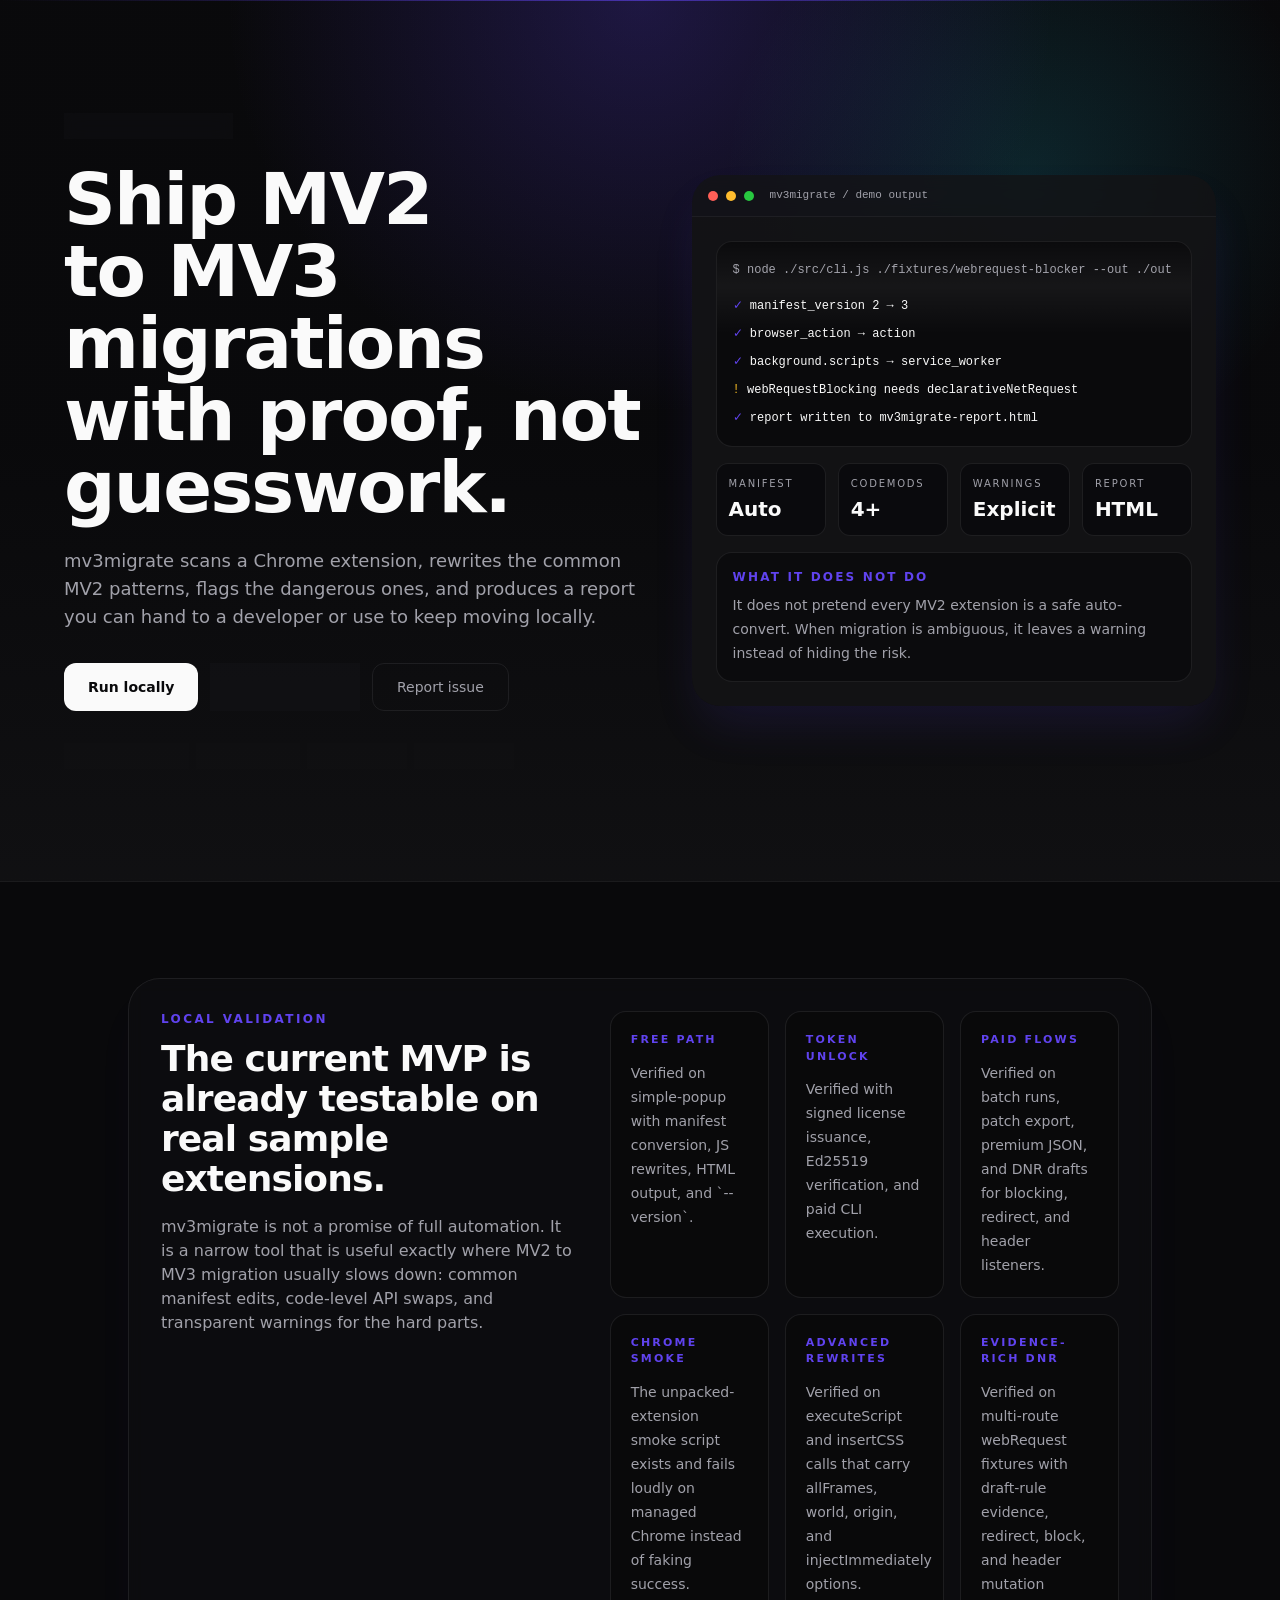
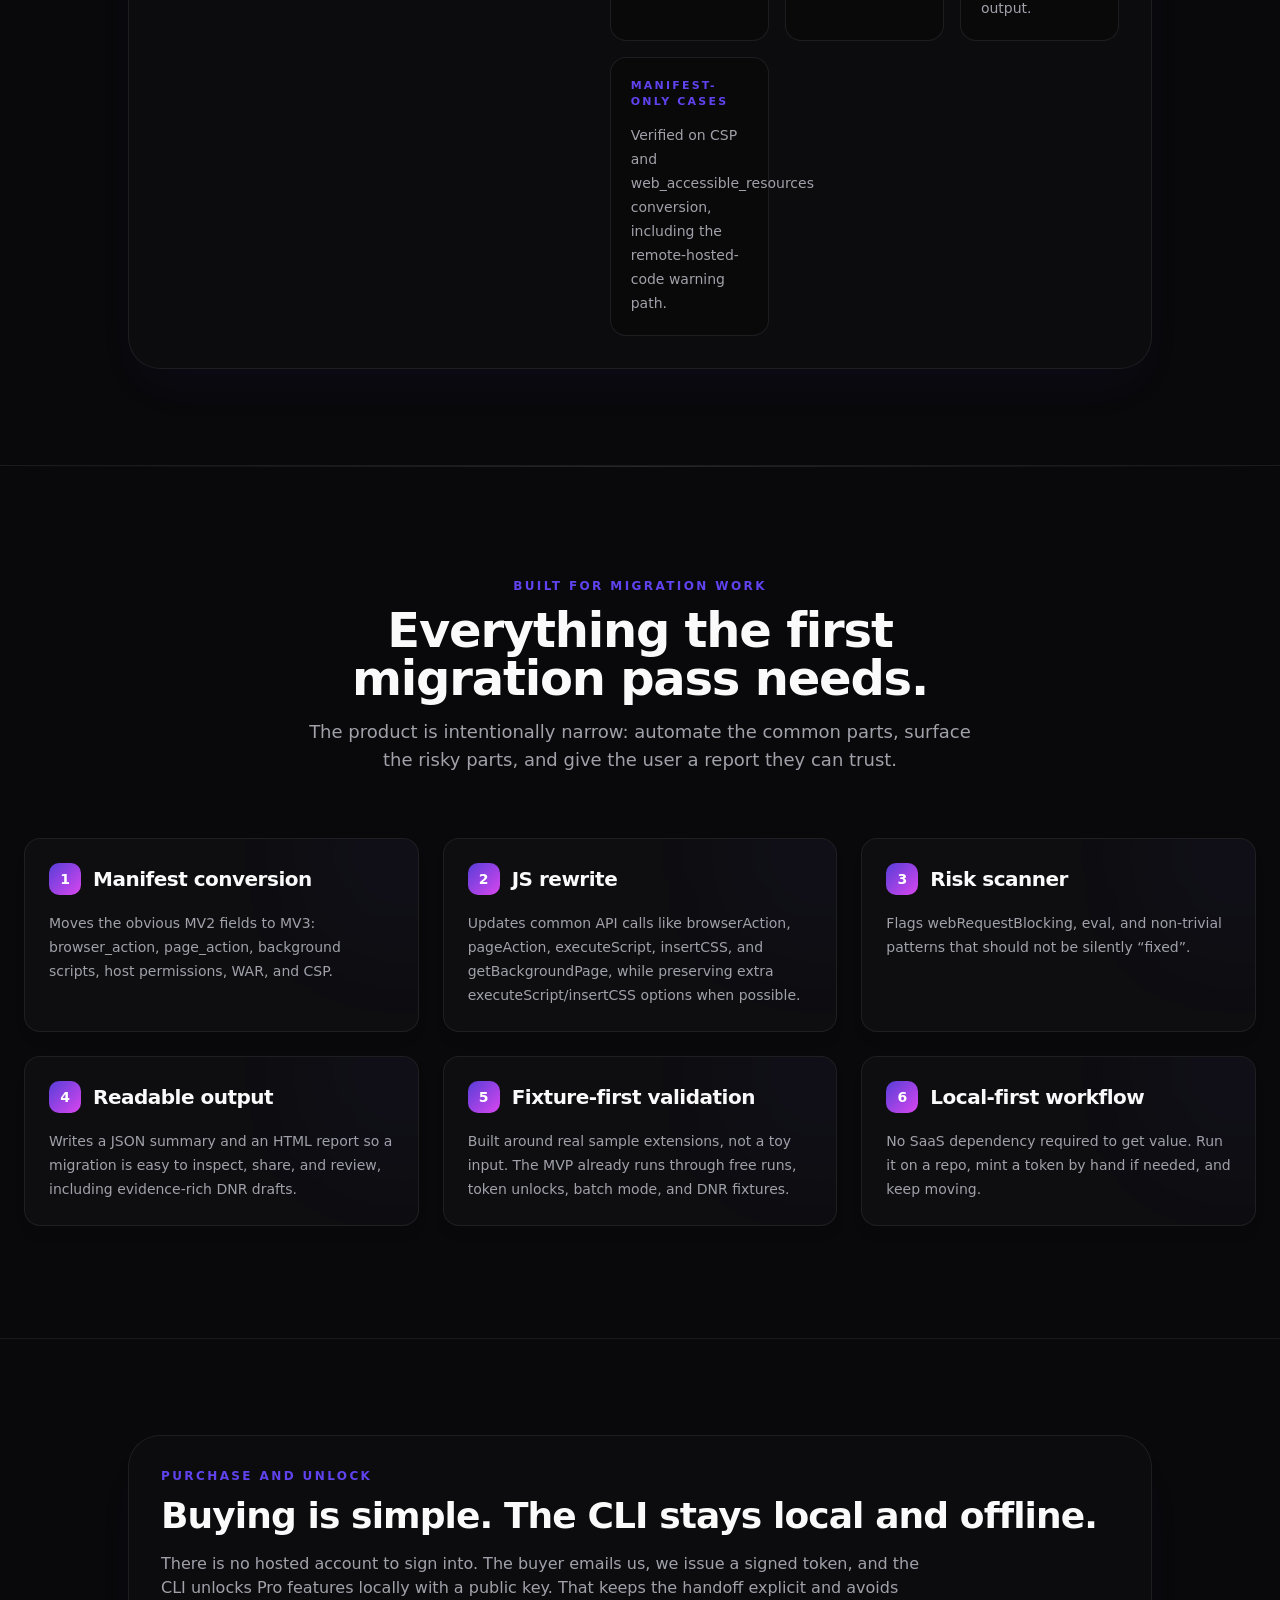
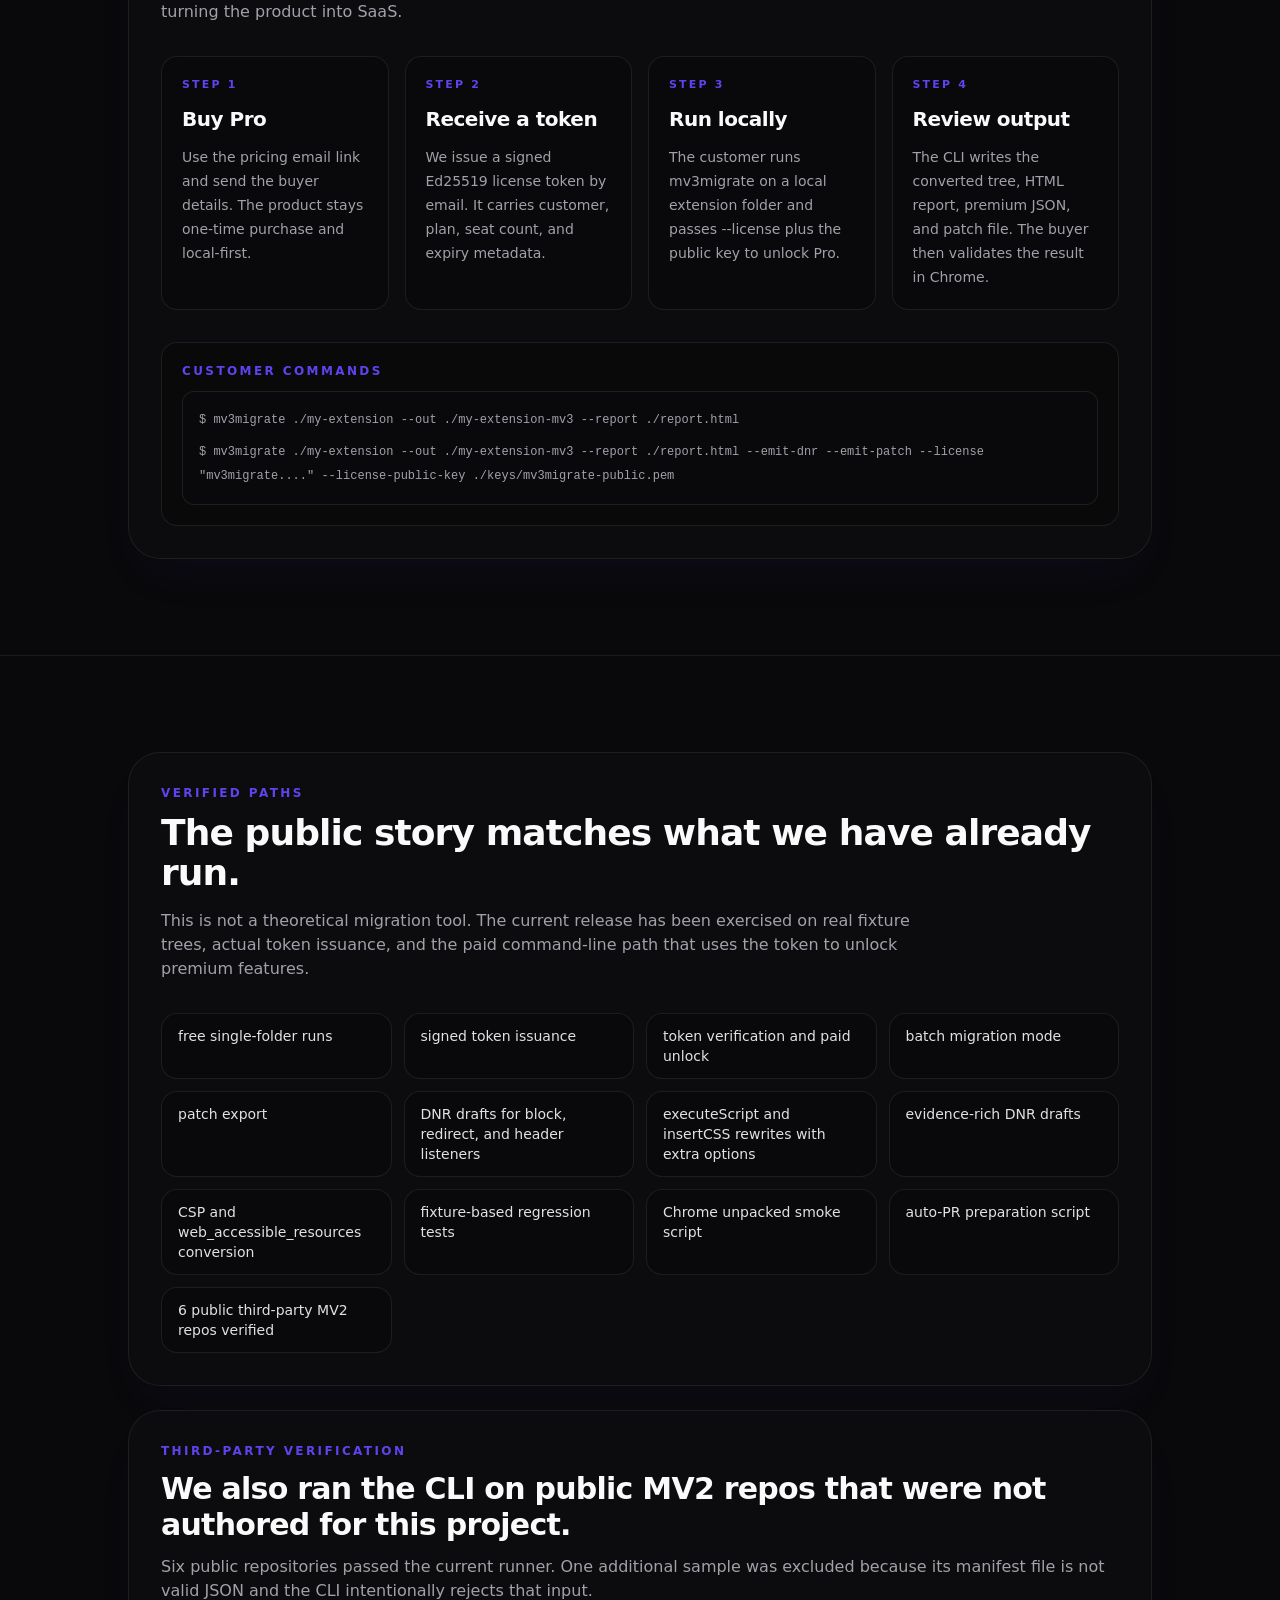
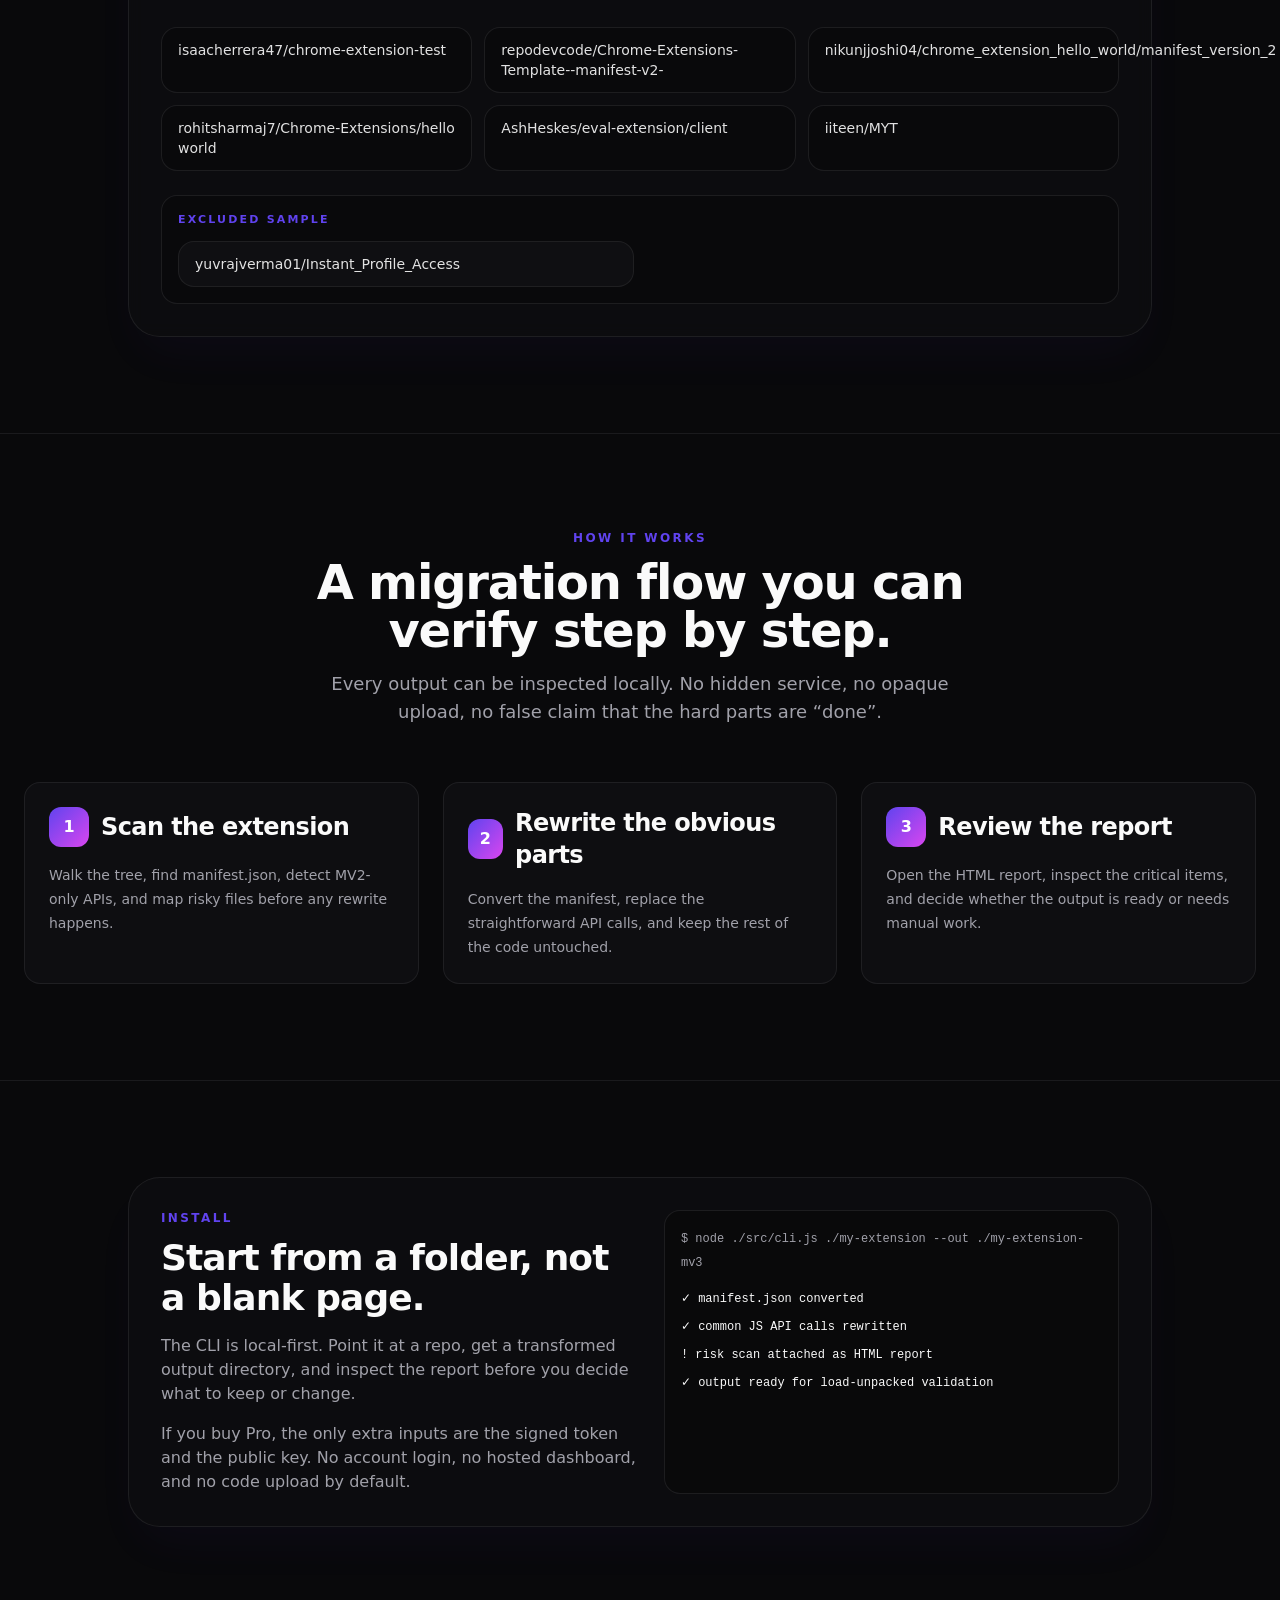
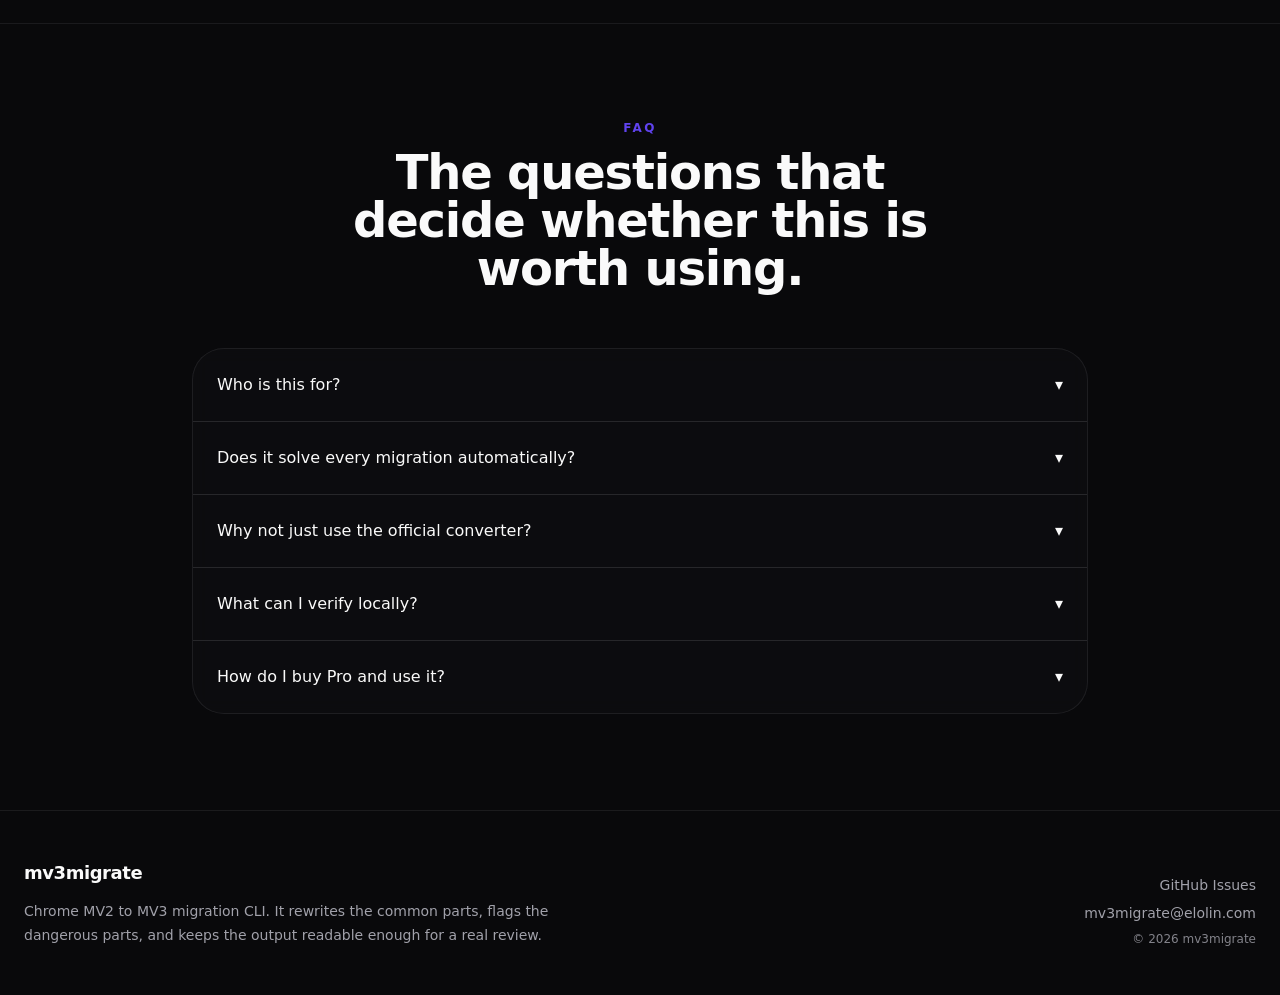
==== commit 25aed35f: "Publish updated site copy and runtime download" ====
--- a/index.html
+++ b/index.html
@@ -1,2 +1,2 @@
-<!DOCTYPE html><!--RF82ze6k8wBbQRzzWIaP6--><html lang="en"><head><meta charSet="utf-8"/><meta name="viewport" content="width=device-width, initial-scale=1"/><link rel="stylesheet" href="/_next/static/css/b994388c4855bab4.css" data-precedence="next"/><link rel="preload" as="script" fetchPriority="low" href="/_next/static/chunks/webpack-783dfa30e6610753.js"/><script src="/_next/static/chunks/4557610a-fefa5be19e77ed4a.js" async=""></script><script src="/_next/static/chunks/785-3298fbde39a2e670.js" async=""></script><script src="/_next/static/chunks/main-app-ccd15e29574728d9.js" async=""></script><script src="/_next/static/chunks/app/error-5db56562e34cbb1d.js" async=""></script><script src="/_next/static/chunks/301-9c02cb27e013d34f.js" async=""></script><script src="/_next/static/chunks/app/(marketing)/layout-7ccf853a5f164d72.js" async=""></script><meta name="theme-color" media="(prefers-color-scheme: light)" content="#ffffff"/><meta name="theme-color" media="(prefers-color-scheme: dark)" content="#0a0a0c"/><title>mv3migrate — Chrome MV2 to MV3 migration CLI</title><meta name="description" content="Chrome MV2 to MV3 migration CLI with manifest conversion, JS rewrites, signed license unlocks, DNR drafts, patch export, and HTML reports."/><meta name="robots" content="index, follow"/><link rel="canonical" href="https://mv3migrate.elolin.com/"/><meta property="og:title" content="mv3migrate"/><meta property="og:description" content="Chrome MV2 to MV3 migration CLI with manifest conversion, JS rewrites, signed license unlocks, DNR drafts, patch export, and HTML reports."/><meta property="og:url" content="https://mv3migrate.elolin.com/"/><meta property="og:site_name" content="mv3migrate"/><meta property="og:type" content="website"/><meta name="twitter:card" content="summary_large_image"/><meta name="twitter:title" content="mv3migrate"/><meta name="twitter:description" content="Chrome MV2 to MV3 migration CLI with manifest conversion, JS rewrites, signed license unlocks, DNR drafts, patch export, and HTML reports."/><script src="/_next/static/chunks/polyfills-42372ed130431b0a.js" noModule=""></script></head><body class="dark min-h-dvh bg-background font-sans text-foreground"><div hidden=""><!--$--><!--/$--></div><!--$?--><template id="B:0"></template><div class="flex min-h-dvh items-center justify-center bg-background"><div class="size-8 animate-spin rounded-full border-2 border-muted border-t-brand" role="status" aria-label="Loading"></div></div><!--/$--><script>requestAnimationFrame(function(){$RT=performance.now()});</script><script src="/_next/static/chunks/webpack-783dfa30e6610753.js" id="_R_" async=""></script><div hidden id="S:0"><main class="flex min-h-dvh flex-col bg-background"><section class="relative isolate overflow-hidden border-b border-border/60 bg-background"><div aria-hidden="true" class="absolute inset-0 -z-10 bg-[radial-gradient(circle_at_top,hsl(var(--brand)/0.24),transparent_38%),radial-gradient(circle_at_80%_20%,hsl(190_90%_55%/0.14),transparent_24%),linear-gradient(180deg,hsl(var(--background)),hsl(var(--background))_50%,hsl(var(--muted)/0.35))] animate-drift"></div><div aria-hidden="true" class="absolute inset-x-0 top-0 -z-10 h-px bg-gradient-to-r from-transparent via-brand/60 to-transparent"></div><div class="container py-20 sm:py-28"><div class="mx-auto grid max-w-6xl items-center gap-12 lg:grid-cols-[1.05fr_0.95fr]"><div><div class="inline-flex items-center gap-2 rounded-full border border-border/70 bg-card/45 px-3 py-1 text-xs font-medium text-muted-foreground backdrop-blur animate-fade-up"><span aria-hidden="true" class="size-1.5 rounded-full bg-emerald-400 shadow-[0_0_0_4px_hsl(142_76%_36%/0.12)]"></span>Fixture-driven MVP, built from the template library</div><h1 class="mt-6 max-w-3xl text-balance font-display text-5xl font-bold tracking-tight text-foreground sm:text-6xl lg:text-7xl animate-fade-up delay-100">Ship MV2 to MV3 migrations with proof, not guesswork.</h1><p class="mt-6 max-w-2xl text-pretty text-base leading-7 text-muted-foreground sm:text-lg animate-fade-up delay-200">mv3migrate<!-- --> scans a Chrome extension, rewrites the common MV2 patterns, flags the dangerous ones, and produces a report you can hand to a developer or use to keep moving locally.</p><div class="mt-8 flex flex-wrap gap-3 animate-fade-up delay-300"><a class="inline-flex h-12 items-center justify-center rounded-xl bg-foreground px-6 text-sm font-semibold text-background transition hover:scale-[1.01] active:scale-[0.99]" href="#install">Run locally</a><a class="inline-flex h-12 items-center justify-center rounded-xl border border-border bg-card/60 px-6 text-sm font-medium text-foreground backdrop-blur transition hover:border-brand/40 hover:bg-card" href="#validation">See validation</a><a href="https://github.com/DevEloLin/mv3migrate-site/issues" target="_blank" rel="noreferrer" class="inline-flex h-12 items-center justify-center rounded-xl border border-border/70 px-6 text-sm font-medium text-muted-foreground transition hover:border-brand/40 hover:text-foreground">Report issue</a></div><div class="mt-8 flex flex-wrap gap-2 animate-fade-up delay-400"><span class="inline-flex items-center rounded-full border border-border/60 bg-card/45 px-3 py-1 text-xs font-medium text-foreground/85 backdrop-blur">manifest rewrite</span><span class="inline-flex items-center rounded-full border border-border/60 bg-card/45 px-3 py-1 text-xs font-medium text-foreground/85 backdrop-blur">JS codemods</span><span class="inline-flex items-center rounded-full border border-border/60 bg-card/45 px-3 py-1 text-xs font-medium text-foreground/85 backdrop-blur">risk scanner</span><span class="inline-flex items-center rounded-full border border-border/60 bg-card/45 px-3 py-1 text-xs font-medium text-foreground/85 backdrop-blur">HTML report</span></div></div><div class="relative"><div aria-hidden="true" class="absolute -inset-6 -z-10 rounded-[2rem] bg-mesh-soft blur-2xl animate-pulse-soft"></div><div class="gradient-border overflow-hidden rounded-[1.75rem] shadow-2xl shadow-brand/15 animate-float-slow"><div class="border-b border-border/60 bg-card/80 px-4 py-3 backdrop-blur"><div class="flex items-center gap-2"><span class="size-2.5 rounded-full bg-[#ff5f57]"></span><span class="size-2.5 rounded-full bg-[#febc2e]"></span><span class="size-2.5 rounded-full bg-[#28c840]"></span><p class="ml-2 font-mono text-[11px] text-muted-foreground">mv3migrate / demo output</p></div></div><div class="grid gap-4 bg-card/95 p-5 sm:p-6"><div class="relative overflow-hidden rounded-2xl border border-border/70 bg-background/80 p-4 font-mono text-[12px] leading-6 text-foreground"><div aria-hidden="true" class="absolute inset-x-0 -top-1 h-24 bg-gradient-to-b from-transparent via-white/5 to-transparent animate-scanline"></div><div class="text-muted-foreground">$ node ./src/cli.js ./fixtures/webrequest-blocker --out ./out</div><div class="mt-3 space-y-1"><div class="animate-fade-up delay-100"><span class="text-brand">✓</span> manifest_version 2 → 3</div><div class="animate-fade-up delay-200"><span class="text-brand">✓</span> browser_action → action</div><div class="animate-fade-up delay-300"><span class="text-brand">✓</span> background.scripts → service_worker</div><div class="animate-fade-up delay-400"><span class="text-amber-400">!</span> webRequestBlocking needs declarativeNetRequest</div><div class="animate-fade-up delay-400"><span class="text-brand">✓</span> report written to mv3migrate-report.html</div></div></div><div class="grid grid-cols-2 gap-3 sm:grid-cols-4"><div class="rounded-xl border border-border/70 bg-background/75 p-3 animate-fade-up delay-100"><p class="text-[10px] font-medium uppercase tracking-[0.18em] text-muted-foreground">Manifest</p><p class="mt-1 font-display text-xl font-bold text-foreground">Auto</p></div><div class="rounded-xl border border-border/70 bg-background/75 p-3 animate-fade-up delay-200"><p class="text-[10px] font-medium uppercase tracking-[0.18em] text-muted-foreground">Codemods</p><p class="mt-1 font-display text-xl font-bold text-foreground">4+</p></div><div class="rounded-xl border border-border/70 bg-background/75 p-3 animate-fade-up delay-300"><p class="text-[10px] font-medium uppercase tracking-[0.18em] text-muted-foreground">Warnings</p><p class="mt-1 font-display text-xl font-bold text-foreground">Explicit</p></div><div class="rounded-xl border border-border/70 bg-background/75 p-3 animate-fade-up delay-400"><p class="text-[10px] font-medium uppercase tracking-[0.18em] text-muted-foreground">Report</p><p class="mt-1 font-display text-xl font-bold text-foreground">HTML</p></div></div><div class="rounded-2xl border border-border/70 bg-background/70 p-4"><p class="text-xs font-semibold uppercase tracking-[0.18em] text-brand">What it does not do</p><p class="mt-2 text-sm leading-6 text-muted-foreground">It does not pretend every MV2 extension is a safe auto-convert. When migration is ambiguous, it leaves a warning instead of hiding the risk.</p></div></div></div></div></div></div></section><section id="validation" class="relative isolate border-b border-border/60 py-20 sm:py-24"><div class="container"><div class="mx-auto max-w-5xl rounded-[2rem] border border-border/70 bg-card/45 p-6 shadow-2xl shadow-brand/5 backdrop-blur sm:p-8 animate-fade-up"><div class="grid gap-8 lg:grid-cols-[0.9fr_1.1fr]"><div><p class="text-xs font-semibold uppercase tracking-[0.2em] text-brand">Local validation</p><h2 class="mt-3 font-display text-3xl font-bold tracking-tight text-foreground sm:text-4xl">The current MVP is already testable on real sample extensions.</h2><p class="mt-4 text-sm leading-7 text-muted-foreground sm:text-base">mv3migrate<!-- --> is not a promise of full automation. It is a narrow tool that is useful exactly where MV2 to MV3 migration usually slows down: common manifest edits, code-level API swaps, and transparent warnings for the hard parts.</p></div><div class="grid gap-4 sm:grid-cols-3"><article class="rounded-2xl border border-border/70 bg-background/70 p-5 transition duration-300 hover:-translate-y-1 hover:border-brand/40"><p class="text-[11px] font-semibold uppercase tracking-[0.2em] text-brand">Free path</p><p class="mt-3 text-sm leading-6 text-muted-foreground">Verified on simple-popup with manifest conversion, JS rewrites, HTML output, and `--version`.</p></article><article class="rounded-2xl border border-border/70 bg-background/70 p-5 transition duration-300 hover:-translate-y-1 hover:border-brand/40"><p class="text-[11px] font-semibold uppercase tracking-[0.2em] text-brand">Token unlock</p><p class="mt-3 text-sm leading-6 text-muted-foreground">Verified with signed license issuance, Ed25519 verification, and paid CLI execution.</p></article><article class="rounded-2xl border border-border/70 bg-background/70 p-5 transition duration-300 hover:-translate-y-1 hover:border-brand/40"><p class="text-[11px] font-semibold uppercase tracking-[0.2em] text-brand">Paid flows</p><p class="mt-3 text-sm leading-6 text-muted-foreground">Verified on batch runs, patch export, premium JSON, and DNR drafts for blocking, redirect, and header listeners.</p></article><article class="rounded-2xl border border-border/70 bg-background/70 p-5 transition duration-300 hover:-translate-y-1 hover:border-brand/40"><p class="text-[11px] font-semibold uppercase tracking-[0.2em] text-brand">Chrome smoke</p><p class="mt-3 text-sm leading-6 text-muted-foreground">The unpacked-extension smoke script exists and fails loudly on managed Chrome instead of faking success.</p></article><article class="rounded-2xl border border-border/70 bg-background/70 p-5 transition duration-300 hover:-translate-y-1 hover:border-brand/40"><p class="text-[11px] font-semibold uppercase tracking-[0.2em] text-brand">Advanced rewrites</p><p class="mt-3 text-sm leading-6 text-muted-foreground">Verified on executeScript and insertCSS calls that carry allFrames, world, origin, and injectImmediately options.</p></article><article class="rounded-2xl border border-border/70 bg-background/70 p-5 transition duration-300 hover:-translate-y-1 hover:border-brand/40"><p class="text-[11px] font-semibold uppercase tracking-[0.2em] text-brand">Evidence-rich DNR</p><p class="mt-3 text-sm leading-6 text-muted-foreground">Verified on multi-route webRequest fixtures with draft-rule evidence, redirect, block, and header mutation output.</p></article><article class="rounded-2xl border border-border/70 bg-background/70 p-5 transition duration-300 hover:-translate-y-1 hover:border-brand/40"><p class="text-[11px] font-semibold uppercase tracking-[0.2em] text-brand">Manifest-only cases</p><p class="mt-3 text-sm leading-6 text-muted-foreground">Verified on CSP and web_accessible_resources conversion, including the remote-hosted-code warning path.</p></article></div></div></div></div></section><section id="features" class="relative isolate border-b border-border/60 py-20 sm:py-28"><div aria-hidden="true" class="absolute inset-x-0 top-0 -z-10 h-px bg-gradient-to-r from-transparent via-border to-transparent"></div><div class="container"><header class="mx-auto max-w-2xl text-center"><p class="text-xs font-semibold uppercase tracking-[0.2em] text-brand">Built for migration work</p><h2 class="mt-3 font-display text-4xl font-bold tracking-tight text-foreground sm:text-5xl">Everything the first migration pass needs.</h2><p class="mt-4 text-base leading-7 text-muted-foreground sm:text-lg">The product is intentionally narrow: automate the common parts, surface the risky parts, and give the user a report they can trust.</p></header><div class="mt-16 grid gap-6 md:grid-cols-2 xl:grid-cols-3"><article class="group relative overflow-hidden rounded-2xl border border-border/70 bg-card/60 p-6 shadow-lg shadow-black/5 transition duration-300 hover:-translate-y-0.5 hover:border-brand/40 hover:bg-card"><div aria-hidden="true" class="absolute inset-x-0 top-0 h-px bg-gradient-to-r from-transparent via-brand/40 to-transparent opacity-0 transition group-hover:opacity-100"></div><div aria-hidden="true" class="absolute -right-10 -top-10 size-28 rounded-full bg-brand/10 blur-3xl transition duration-500 group-hover:scale-110"></div><div class="flex items-center gap-3"><span class="grid size-8 place-items-center rounded-lg bg-gradient-to-br from-brand/90 to-fuchsia-500 text-sm font-bold text-white">1</span><h3 class="font-display text-xl font-bold tracking-tight text-foreground">Manifest conversion</h3></div><p class="mt-4 text-sm leading-6 text-muted-foreground">Moves the obvious MV2 fields to MV3: browser_action, page_action, background scripts, host permissions, WAR, and CSP.</p></article><article class="group relative overflow-hidden rounded-2xl border border-border/70 bg-card/60 p-6 shadow-lg shadow-black/5 transition duration-300 hover:-translate-y-0.5 hover:border-brand/40 hover:bg-card"><div aria-hidden="true" class="absolute inset-x-0 top-0 h-px bg-gradient-to-r from-transparent via-brand/40 to-transparent opacity-0 transition group-hover:opacity-100"></div><div aria-hidden="true" class="absolute -right-10 -top-10 size-28 rounded-full bg-brand/10 blur-3xl transition duration-500 group-hover:scale-110"></div><div class="flex items-center gap-3"><span class="grid size-8 place-items-center rounded-lg bg-gradient-to-br from-brand/90 to-fuchsia-500 text-sm font-bold text-white">2</span><h3 class="font-display text-xl font-bold tracking-tight text-foreground">JS rewrite</h3></div><p class="mt-4 text-sm leading-6 text-muted-foreground">Updates common API calls like browserAction, pageAction, executeScript, insertCSS, and getBackgroundPage, while preserving extra executeScript/insertCSS options when possible.</p></article><article class="group relative overflow-hidden rounded-2xl border border-border/70 bg-card/60 p-6 shadow-lg shadow-black/5 transition duration-300 hover:-translate-y-0.5 hover:border-brand/40 hover:bg-card"><div aria-hidden="true" class="absolute inset-x-0 top-0 h-px bg-gradient-to-r from-transparent via-brand/40 to-transparent opacity-0 transition group-hover:opacity-100"></div><div aria-hidden="true" class="absolute -right-10 -top-10 size-28 rounded-full bg-brand/10 blur-3xl transition duration-500 group-hover:scale-110"></div><div class="flex items-center gap-3"><span class="grid size-8 place-items-center rounded-lg bg-gradient-to-br from-brand/90 to-fuchsia-500 text-sm font-bold text-white">3</span><h3 class="font-display text-xl font-bold tracking-tight text-foreground">Risk scanner</h3></div><p class="mt-4 text-sm leading-6 text-muted-foreground">Flags webRequestBlocking, eval, and non-trivial patterns that should not be silently “fixed”.</p></article><article class="group relative overflow-hidden rounded-2xl border border-border/70 bg-card/60 p-6 shadow-lg shadow-black/5 transition duration-300 hover:-translate-y-0.5 hover:border-brand/40 hover:bg-card"><div aria-hidden="true" class="absolute inset-x-0 top-0 h-px bg-gradient-to-r from-transparent via-brand/40 to-transparent opacity-0 transition group-hover:opacity-100"></div><div aria-hidden="true" class="absolute -right-10 -top-10 size-28 rounded-full bg-brand/10 blur-3xl transition duration-500 group-hover:scale-110"></div><div class="flex items-center gap-3"><span class="grid size-8 place-items-center rounded-lg bg-gradient-to-br from-brand/90 to-fuchsia-500 text-sm font-bold text-white">4</span><h3 class="font-display text-xl font-bold tracking-tight text-foreground">Readable output</h3></div><p class="mt-4 text-sm leading-6 text-muted-foreground">Writes a JSON summary and an HTML report so a migration is easy to inspect, share, and review, including evidence-rich DNR drafts.</p></article><article class="group relative overflow-hidden rounded-2xl border border-border/70 bg-card/60 p-6 shadow-lg shadow-black/5 transition duration-300 hover:-translate-y-0.5 hover:border-brand/40 hover:bg-card"><div aria-hidden="true" class="absolute inset-x-0 top-0 h-px bg-gradient-to-r from-transparent via-brand/40 to-transparent opacity-0 transition group-hover:opacity-100"></div><div aria-hidden="true" class="absolute -right-10 -top-10 size-28 rounded-full bg-brand/10 blur-3xl transition duration-500 group-hover:scale-110"></div><div class="flex items-center gap-3"><span class="grid size-8 place-items-center rounded-lg bg-gradient-to-br from-brand/90 to-fuchsia-500 text-sm font-bold text-white">5</span><h3 class="font-display text-xl font-bold tracking-tight text-foreground">Fixture-first validation</h3></div><p class="mt-4 text-sm leading-6 text-muted-foreground">Built around real sample extensions, not a toy input. The MVP already runs through free runs, token unlocks, batch mode, and DNR fixtures.</p></article><article class="group relative overflow-hidden rounded-2xl border border-border/70 bg-card/60 p-6 shadow-lg shadow-black/5 transition duration-300 hover:-translate-y-0.5 hover:border-brand/40 hover:bg-card"><div aria-hidden="true" class="absolute inset-x-0 top-0 h-px bg-gradient-to-r from-transparent via-brand/40 to-transparent opacity-0 transition group-hover:opacity-100"></div><div aria-hidden="true" class="absolute -right-10 -top-10 size-28 rounded-full bg-brand/10 blur-3xl transition duration-500 group-hover:scale-110"></div><div class="flex items-center gap-3"><span class="grid size-8 place-items-center rounded-lg bg-gradient-to-br from-brand/90 to-fuchsia-500 text-sm font-bold text-white">6</span><h3 class="font-display text-xl font-bold tracking-tight text-foreground">Local-first workflow</h3></div><p class="mt-4 text-sm leading-6 text-muted-foreground">No SaaS dependency required to get value. Run it on a repo, mint a token by hand if needed, and keep moving.</p></article></div></div></section><section class="relative isolate border-b border-border/60 py-20 sm:py-24"><div class="container"><div class="mx-auto max-w-5xl rounded-[2rem] border border-border/70 bg-card/45 p-6 shadow-2xl shadow-brand/5 backdrop-blur sm:p-8 animate-fade-up"><p class="text-xs font-semibold uppercase tracking-[0.2em] text-brand">Purchase and unlock</p><h2 class="mt-3 font-display text-3xl font-bold tracking-tight text-foreground sm:text-4xl">Buying is simple. The CLI stays local and offline.</h2><p class="mt-4 max-w-3xl text-sm leading-7 text-muted-foreground sm:text-base">There is no hosted account to sign into. The buyer emails us, we issue a signed token, and the CLI unlocks Pro features locally with a public key. That keeps the handoff explicit and avoids turning the product into SaaS.</p><div class="mt-8 grid gap-4 lg:grid-cols-4"><article class="rounded-2xl border border-border/70 bg-background/75 p-5 transition duration-300 hover:-translate-y-1 hover:border-brand/40"><p class="text-[11px] font-semibold uppercase tracking-[0.2em] text-brand">Step <!-- -->1</p><h3 class="mt-3 font-display text-xl font-bold tracking-tight text-foreground">Buy Pro</h3><p class="mt-3 text-sm leading-6 text-muted-foreground">Use the pricing email link and send the buyer details. The product stays one-time purchase and local-first.</p></article><article class="rounded-2xl border border-border/70 bg-background/75 p-5 transition duration-300 hover:-translate-y-1 hover:border-brand/40"><p class="text-[11px] font-semibold uppercase tracking-[0.2em] text-brand">Step <!-- -->2</p><h3 class="mt-3 font-display text-xl font-bold tracking-tight text-foreground">Receive a token</h3><p class="mt-3 text-sm leading-6 text-muted-foreground">We issue a signed Ed25519 license token by email. It carries customer, plan, seat count, and expiry metadata.</p></article><article class="rounded-2xl border border-border/70 bg-background/75 p-5 transition duration-300 hover:-translate-y-1 hover:border-brand/40"><p class="text-[11px] font-semibold uppercase tracking-[0.2em] text-brand">Step <!-- -->3</p><h3 class="mt-3 font-display text-xl font-bold tracking-tight text-foreground">Run locally</h3><p class="mt-3 text-sm leading-6 text-muted-foreground">The customer runs mv3migrate on a local extension folder and passes --license plus the public key to unlock Pro.</p></article><article class="rounded-2xl border border-border/70 bg-background/75 p-5 transition duration-300 hover:-translate-y-1 hover:border-brand/40"><p class="text-[11px] font-semibold uppercase tracking-[0.2em] text-brand">Step <!-- -->4</p><h3 class="mt-3 font-display text-xl font-bold tracking-tight text-foreground">Review output</h3><p class="mt-3 text-sm leading-6 text-muted-foreground">The CLI writes the converted tree, HTML report, premium JSON, and patch file. The buyer then validates the result in Chrome.</p></article></div><div class="mt-8 rounded-2xl border border-border/70 bg-background/80 p-5"><p class="text-xs font-semibold uppercase tracking-[0.2em] text-brand">Customer commands</p><div class="mt-3 rounded-xl border border-border/70 bg-background p-4 font-mono text-[12px] leading-6 text-foreground"><div class="text-muted-foreground">$ mv3migrate ./my-extension --out ./my-extension-mv3 --report ./report.html</div><div class="mt-2 text-muted-foreground">$ mv3migrate ./my-extension --out ./my-extension-mv3 --report ./report.html --emit-dnr --emit-patch --license &quot;mv3migrate....&quot; --license-public-key ./keys/mv3migrate-public.pem</div></div></div></div></div></section><section class="relative isolate border-b border-border/60 py-20 sm:py-24"><div class="container"><div class="mx-auto max-w-5xl rounded-[2rem] border border-border/70 bg-card/45 p-6 shadow-2xl shadow-brand/5 backdrop-blur sm:p-8 animate-fade-up"><p class="text-xs font-semibold uppercase tracking-[0.2em] text-brand">Verified paths</p><h2 class="mt-3 font-display text-3xl font-bold tracking-tight text-foreground sm:text-4xl">The public story matches what we have already run.</h2><p class="mt-4 max-w-3xl text-sm leading-7 text-muted-foreground sm:text-base">This is not a theoretical migration tool. The current release has been exercised on real fixture trees, actual token issuance, and the paid command-line path that uses the token to unlock premium features.</p><div class="mt-8 grid gap-3 sm:grid-cols-2 lg:grid-cols-4"><div class="rounded-2xl border border-border/70 bg-background/75 px-4 py-3 text-sm text-foreground/90 transition duration-300 hover:-translate-y-0.5 hover:border-brand/40">free single-folder runs</div><div class="rounded-2xl border border-border/70 bg-background/75 px-4 py-3 text-sm text-foreground/90 transition duration-300 hover:-translate-y-0.5 hover:border-brand/40">signed token issuance</div><div class="rounded-2xl border border-border/70 bg-background/75 px-4 py-3 text-sm text-foreground/90 transition duration-300 hover:-translate-y-0.5 hover:border-brand/40">token verification and paid unlock</div><div class="rounded-2xl border border-border/70 bg-background/75 px-4 py-3 text-sm text-foreground/90 transition duration-300 hover:-translate-y-0.5 hover:border-brand/40">batch migration mode</div><div class="rounded-2xl border border-border/70 bg-background/75 px-4 py-3 text-sm text-foreground/90 transition duration-300 hover:-translate-y-0.5 hover:border-brand/40">patch export</div><div class="rounded-2xl border border-border/70 bg-background/75 px-4 py-3 text-sm text-foreground/90 transition duration-300 hover:-translate-y-0.5 hover:border-brand/40">DNR drafts for block, redirect, and header listeners</div><div class="rounded-2xl border border-border/70 bg-background/75 px-4 py-3 text-sm text-foreground/90 transition duration-300 hover:-translate-y-0.5 hover:border-brand/40">executeScript and insertCSS rewrites with extra options</div><div class="rounded-2xl border border-border/70 bg-background/75 px-4 py-3 text-sm text-foreground/90 transition duration-300 hover:-translate-y-0.5 hover:border-brand/40">evidence-rich DNR drafts</div><div class="rounded-2xl border border-border/70 bg-background/75 px-4 py-3 text-sm text-foreground/90 transition duration-300 hover:-translate-y-0.5 hover:border-brand/40">CSP and web_accessible_resources conversion</div><div class="rounded-2xl border border-border/70 bg-background/75 px-4 py-3 text-sm text-foreground/90 transition duration-300 hover:-translate-y-0.5 hover:border-brand/40">fixture-based regression tests</div><div class="rounded-2xl border border-border/70 bg-background/75 px-4 py-3 text-sm text-foreground/90 transition duration-300 hover:-translate-y-0.5 hover:border-brand/40">Chrome unpacked smoke script</div><div class="rounded-2xl border border-border/70 bg-background/75 px-4 py-3 text-sm text-foreground/90 transition duration-300 hover:-translate-y-0.5 hover:border-brand/40">auto-PR preparation script</div><div class="rounded-2xl border border-border/70 bg-background/75 px-4 py-3 text-sm text-foreground/90 transition duration-300 hover:-translate-y-0.5 hover:border-brand/40">6 public third-party MV2 repos verified</div></div></div><div class="mx-auto mt-6 max-w-5xl rounded-[2rem] border border-border/70 bg-card/45 p-6 shadow-2xl shadow-brand/5 backdrop-blur sm:p-8 animate-fade-up delay-200"><p class="text-xs font-semibold uppercase tracking-[0.2em] text-brand">Third-party verification</p><h3 class="mt-3 font-display text-2xl font-bold tracking-tight text-foreground sm:text-3xl">We also ran the CLI on public MV2 repos that were not authored for this project.</h3><p class="mt-3 text-sm leading-7 text-muted-foreground sm:text-base">Six public repositories passed the current runner. One additional sample was excluded because its manifest file is not valid JSON and the CLI intentionally rejects that input.</p><div class="mt-6 grid gap-3 sm:grid-cols-2 xl:grid-cols-3"><div class="rounded-2xl border border-border/70 bg-background/75 px-4 py-3 text-sm text-foreground/90 transition duration-300 hover:-translate-y-0.5 hover:border-brand/40">isaacherrera47/chrome-extension-test</div><div class="rounded-2xl border border-border/70 bg-background/75 px-4 py-3 text-sm text-foreground/90 transition duration-300 hover:-translate-y-0.5 hover:border-brand/40">repodevcode/Chrome-Extensions-Template--manifest-v2-</div><div class="rounded-2xl border border-border/70 bg-background/75 px-4 py-3 text-sm text-foreground/90 transition duration-300 hover:-translate-y-0.5 hover:border-brand/40">nikunjjoshi04/chrome_extension_hello_world/manifest_version_2</div><div class="rounded-2xl border border-border/70 bg-background/75 px-4 py-3 text-sm text-foreground/90 transition duration-300 hover:-translate-y-0.5 hover:border-brand/40">rohitsharmaj7/Chrome-Extensions/hello world</div><div class="rounded-2xl border border-border/70 bg-background/75 px-4 py-3 text-sm text-foreground/90 transition duration-300 hover:-translate-y-0.5 hover:border-brand/40">AshHeskes/eval-extension/client</div><div class="rounded-2xl border border-border/70 bg-background/75 px-4 py-3 text-sm text-foreground/90 transition duration-300 hover:-translate-y-0.5 hover:border-brand/40">iiteen/MYT</div></div><div class="mt-6 rounded-2xl border border-border/70 bg-background/75 p-4"><p class="text-[11px] font-semibold uppercase tracking-[0.2em] text-brand">Excluded sample</p><div class="mt-3 grid gap-3 sm:grid-cols-2"><div class="rounded-2xl border border-border/70 bg-card/70 px-4 py-3 text-sm text-foreground/90">yuvrajverma01/Instant_Profile_Access</div></div></div></div></div></section><section class="relative isolate border-b border-border/60 py-20 sm:py-24"><div class="container"><header class="mx-auto max-w-2xl text-center animate-fade-up"><p class="text-xs font-semibold uppercase tracking-[0.2em] text-brand">How it works</p><h2 class="mt-3 font-display text-4xl font-bold tracking-tight text-foreground sm:text-5xl">A migration flow you can verify step by step.</h2><p class="mt-4 text-base leading-7 text-muted-foreground sm:text-lg">Every output can be inspected locally. No hidden service, no opaque upload, no false claim that the hard parts are “done”.</p></header><div class="mt-14 grid gap-6 lg:grid-cols-3"><article class="rounded-2xl border border-border/70 bg-card/60 p-6 transition duration-300 hover:-translate-y-1 hover:border-brand/40"><div class="flex items-center gap-3"><span class="grid size-10 place-items-center rounded-xl bg-gradient-to-br from-brand to-fuchsia-500 font-display text-base font-bold text-white">1</span><h3 class="font-display text-2xl font-bold tracking-tight text-foreground">Scan the extension</h3></div><p class="mt-4 text-sm leading-6 text-muted-foreground">Walk the tree, find manifest.json, detect MV2-only APIs, and map risky files before any rewrite happens.</p></article><article class="rounded-2xl border border-border/70 bg-card/60 p-6 transition duration-300 hover:-translate-y-1 hover:border-brand/40"><div class="flex items-center gap-3"><span class="grid size-10 place-items-center rounded-xl bg-gradient-to-br from-brand to-fuchsia-500 font-display text-base font-bold text-white">2</span><h3 class="font-display text-2xl font-bold tracking-tight text-foreground">Rewrite the obvious parts</h3></div><p class="mt-4 text-sm leading-6 text-muted-foreground">Convert the manifest, replace the straightforward API calls, and keep the rest of the code untouched.</p></article><article class="rounded-2xl border border-border/70 bg-card/60 p-6 transition duration-300 hover:-translate-y-1 hover:border-brand/40"><div class="flex items-center gap-3"><span class="grid size-10 place-items-center rounded-xl bg-gradient-to-br from-brand to-fuchsia-500 font-display text-base font-bold text-white">3</span><h3 class="font-display text-2xl font-bold tracking-tight text-foreground">Review the report</h3></div><p class="mt-4 text-sm leading-6 text-muted-foreground">Open the HTML report, inspect the critical items, and decide whether the output is ready or needs manual work.</p></article></div></div></section><section id="install" class="relative isolate border-b border-border/60 py-20 sm:py-24"><div class="container"><div class="mx-auto grid max-w-5xl gap-6 rounded-[2rem] border border-border/70 bg-card/45 p-6 shadow-2xl shadow-brand/5 lg:grid-cols-[1fr_0.95fr] sm:p-8 animate-fade-up"><div><p class="text-xs font-semibold uppercase tracking-[0.2em] text-brand">Install</p><h2 class="mt-3 font-display text-3xl font-bold tracking-tight text-foreground sm:text-4xl">Start from a folder, not a blank page.</h2><p class="mt-4 max-w-xl text-sm leading-7 text-muted-foreground sm:text-base">The CLI is local-first. Point it at a repo, get a transformed output directory, and inspect the report before you decide what to keep or change.</p><p class="mt-4 max-w-xl text-sm leading-7 text-muted-foreground sm:text-base">If you buy Pro, the only extra inputs are the signed token and the public key. No account login, no hosted dashboard, and no code upload by default.</p></div><div class="rounded-2xl border border-border/70 bg-background/80 p-4 font-mono text-[12px] leading-6 text-foreground"><div class="text-muted-foreground">$ node ./src/cli.js ./my-extension --out ./my-extension-mv3</div><div class="mt-3 space-y-1"><div>✓ manifest.json converted</div><div>✓ common JS API calls rewritten</div><div>! risk scan attached as HTML report</div><div>✓ output ready for load-unpacked validation</div></div></div></div></div></section><section id="faq" class="relative isolate py-20 sm:py-24"><div class="container"><header class="mx-auto max-w-2xl text-center animate-fade-up"><p class="text-xs font-semibold uppercase tracking-[0.2em] text-brand">FAQ</p><h2 class="mt-3 font-display text-4xl font-bold tracking-tight text-foreground sm:text-5xl">The questions that decide whether this is worth using.</h2></header><div class="mx-auto mt-14 max-w-4xl divide-y divide-border rounded-[2rem] border border-border/70 bg-card/45 backdrop-blur animate-fade-up delay-200"><details class="group p-6 transition duration-300 open:bg-background/40 hover:bg-background/30"><summary class="flex cursor-pointer list-none items-center justify-between gap-4 font-medium text-foreground"><span>Who is this for?</span><span class="transition group-open:rotate-180">▾</span></summary><p class="mt-3 max-w-3xl text-sm leading-7 text-muted-foreground">Developers and maintainers who already have MV2 code and need a first-pass migration path instead of a blank template.</p></details><details class="group p-6 transition duration-300 open:bg-background/40 hover:bg-background/30"><summary class="flex cursor-pointer list-none items-center justify-between gap-4 font-medium text-foreground"><span>Does it solve every migration automatically?</span><span class="transition group-open:rotate-180">▾</span></summary><p class="mt-3 max-w-3xl text-sm leading-7 text-muted-foreground">No. It automates the common shape of the work and explicitly leaves ambiguous cases as warnings.</p></details><details class="group p-6 transition duration-300 open:bg-background/40 hover:bg-background/30"><summary class="flex cursor-pointer list-none items-center justify-between gap-4 font-medium text-foreground"><span>Why not just use the official converter?</span><span class="transition group-open:rotate-180">▾</span></summary><p class="mt-3 max-w-3xl text-sm leading-7 text-muted-foreground">The official tools help, but they do not complete the whole migration. This product is focused on the missing middle.</p></details><details class="group p-6 transition duration-300 open:bg-background/40 hover:bg-background/30"><summary class="flex cursor-pointer list-none items-center justify-between gap-4 font-medium text-foreground"><span>What can I verify locally?</span><span class="transition group-open:rotate-180">▾</span></summary><p class="mt-3 max-w-3xl text-sm leading-7 text-muted-foreground">Run the CLI on fixtures, inspect the transformed output, confirm the HTML report, test the license-token path on a local keypair, and load the output as an unpacked extension in Chrome.</p></details><details class="group p-6 transition duration-300 open:bg-background/40 hover:bg-background/30"><summary class="flex cursor-pointer list-none items-center justify-between gap-4 font-medium text-foreground"><span>How do I buy Pro and use it?</span><span class="transition group-open:rotate-180">▾</span></summary><p class="mt-3 max-w-3xl text-sm leading-7 text-muted-foreground">Click the pricing email link, receive a signed token by email, then run mv3migrate with --license and --license-public-key on your local extension folder.</p></details></div></div></section><footer class="border-t border-border/60 bg-background"><div class="container grid gap-8 py-12 sm:grid-cols-[1.3fr_0.7fr] sm:items-end animate-fade-up"><div><p class="font-display text-lg font-bold tracking-tight text-foreground">mv3migrate</p><p class="mt-3 max-w-xl text-sm leading-6 text-muted-foreground">Chrome MV2 to MV3 migration CLI. It rewrites the common parts, flags the dangerous parts, and keeps the output readable enough for a real review.</p></div><div class="flex flex-col gap-2 text-sm text-muted-foreground sm:items-end"><a href="https://github.com/DevEloLin/mv3migrate-site/issues" target="_blank" rel="noreferrer" class="transition hover:text-foreground">GitHub Issues</a><a href="mailto:mv3migrate@elolin.com" class="transition hover:text-foreground">mv3migrate@elolin.com</a><p class="text-xs text-muted-foreground/80">© <!-- -->2026<!-- --> <!-- -->mv3migrate</p></div></div></footer></main><!--$--><!--/$--></div><script>$RB=[];$RV=function(a){$RT=performance.now();for(var b=0;b<a.length;b+=2){var c=a[b],e=a[b+1];null!==e.parentNode&&e.parentNode.removeChild(e);var f=c.parentNode;if(f){var g=c.previousSibling,h=0;do{if(c&&8===c.nodeType){var d=c.data;if("/$"===d||"/&"===d)if(0===h)break;else h--;else"$"!==d&&"$?"!==d&&"$~"!==d&&"$!"!==d&&"&"!==d||h++}d=c.nextSibling;f.removeChild(c);c=d}while(c);for(;e.firstChild;)f.insertBefore(e.firstChild,c);g.data="$";g._reactRetry&&requestAnimationFrame(g._reactRetry)}}a.length=0};
-$RC=function(a,b){if(b=document.getElementById(b))(a=document.getElementById(a))?(a.previousSibling.data="$~",$RB.push(a,b),2===$RB.length&&("number"!==typeof $RT?requestAnimationFrame($RV.bind(null,$RB)):(a=performance.now(),setTimeout($RV.bind(null,$RB),2300>a&&2E3<a?2300-a:$RT+300-a)))):b.parentNode.removeChild(b)};$RC("B:0","S:0")</script><script>(self.__next_f=self.__next_f||[]).push([0])</script><script>self.__next_f.push([1,"1:\"$Sreact.fragment\"\n2:I[1876,[],\"\"]\n3:I[8184,[\"39\",\"static/chunks/app/error-5db56562e34cbb1d.js\"],\"default\"]\n4:I[2722,[],\"\"]\n5:I[5301,[\"301\",\"static/chunks/301-9c02cb27e013d34f.js\",\"181\",\"static/chunks/app/(marketing)/layout-7ccf853a5f164d72.js\"],\"\"]\n13:I[3904,[],\"\"]\n:HL[\"/_next/static/css/b994388c4855bab4.css\",\"style\"]\n"])</script><script>self.__next_f.push([1,"0:{\"P\":null,\"b\":\"RF82ze6k8wBbQRzzWIaP6\",\"p\":\"\",\"c\":[\"\",\"\"],\"i\":false,\"f\":[[[\"\",{\"children\":[\"__PAGE__\",{}]},\"$undefined\",\"$undefined\",true],[\"\",[\"$\",\"$1\",\"c\",{\"children\":[[[\"$\",\"link\",\"0\",{\"rel\":\"stylesheet\",\"href\":\"/_next/static/css/b994388c4855bab4.css\",\"precedence\":\"next\",\"crossOrigin\":\"$undefined\",\"nonce\":\"$undefined\"}]],[\"$\",\"html\",null,{\"lang\":\"en\",\"suppressHydrationWarning\":true,\"children\":[\"$\",\"body\",null,{\"className\":\"dark min-h-dvh bg-background font-sans text-foreground\",\"children\":[\"$\",\"$L2\",null,{\"parallelRouterKey\":\"children\",\"error\":\"$3\",\"errorStyles\":[],\"errorScripts\":[],\"template\":[\"$\",\"$L4\",null,{}],\"templateStyles\":\"$undefined\",\"templateScripts\":\"$undefined\",\"notFound\":[[\"$\",\"div\",null,{\"className\":\"flex min-h-dvh flex-col items-center justify-center gap-4 bg-background p-6 text-center\",\"children\":[[\"$\",\"p\",null,{\"className\":\"font-mono text-sm text-muted-foreground\",\"children\":\"404\"}],[\"$\",\"h1\",null,{\"className\":\"text-2xl font-semibold text-foreground\",\"children\":\"Page not found\"}],[\"$\",\"p\",null,{\"className\":\"max-w-md text-sm text-muted-foreground\",\"children\":\"The page you’re looking for doesn’t exist or has moved.\"}],[\"$\",\"$L5\",null,{\"href\":\"/\",\"className\":\"rounded-md bg-brand px-4 py-2 text-sm font-medium text-brand-foreground transition-colors hover:opacity-90\",\"children\":\"Back to home\"}]]}],[]],\"forbidden\":\"$undefined\",\"unauthorized\":\"$undefined\"}]}]}]]}],{\"children\":[\"__PAGE__\",[\"$\",\"$1\",\"c\",{\"children\":[[\"$\",\"main\",null,{\"className\":\"flex min-h-dvh flex-col bg-background\",\"children\":[[\"$\",\"section\",null,{\"className\":\"relative isolate overflow-hidden border-b border-border/60 bg-background\",\"children\":[[\"$\",\"div\",null,{\"aria-hidden\":true,\"className\":\"absolute inset-0 -z-10 bg-[radial-gradient(circle_at_top,hsl(var(--brand)/0.24),transparent_38%),radial-gradient(circle_at_80%_20%,hsl(190_90%_55%/0.14),transparent_24%),linear-gradient(180deg,hsl(var(--background)),hsl(var(--background))_50%,hsl(var(--muted)/0.35))] animate-drift\"}],[\"$\",\"div\",null,{\"aria-hidden\":true,\"className\":\"absolute inset-x-0 top-0 -z-10 h-px bg-gradient-to-r from-transparent via-brand/60 to-transparent\"}],[\"$\",\"div\",null,{\"className\":\"container py-20 sm:py-28\",\"children\":[\"$\",\"div\",null,{\"className\":\"mx-auto grid max-w-6xl items-center gap-12 lg:grid-cols-[1.05fr_0.95fr]\",\"children\":[[\"$\",\"div\",null,{\"children\":[[\"$\",\"div\",null,{\"className\":\"inline-flex items-center gap-2 rounded-full border border-border/70 bg-card/45 px-3 py-1 text-xs font-medium text-muted-foreground backdrop-blur animate-fade-up\",\"children\":[[\"$\",\"span\",null,{\"aria-hidden\":true,\"className\":\"size-1.5 rounded-full bg-emerald-400 shadow-[0_0_0_4px_hsl(142_76%_36%/0.12)]\"}],\"Fixture-driven MVP, built from the template library\"]}],[\"$\",\"h1\",null,{\"className\":\"mt-6 max-w-3xl text-balance font-display text-5xl font-bold tracking-tight text-foreground sm:text-6xl lg:text-7xl animate-fade-up delay-100\",\"children\":\"Ship MV2 to MV3 migrations with proof, not guesswork.\"}],[\"$\",\"p\",null,{\"className\":\"mt-6 max-w-2xl text-pretty text-base leading-7 text-muted-foreground sm:text-lg animate-fade-up delay-200\",\"children\":[\"mv3migrate\",\" scans a Chrome extension, rewrites the common MV2 patterns, flags the dangerous ones, and produces a report you can hand to a developer or use to keep moving locally.\"]}],[\"$\",\"div\",null,{\"className\":\"mt-8 flex flex-wrap gap-3 animate-fade-up delay-300\",\"children\":[[\"$\",\"$L5\",null,{\"href\":\"#install\",\"className\":\"inline-flex h-12 items-center justify-center rounded-xl bg-foreground px-6 text-sm font-semibold text-background transition hover:scale-[1.01] active:scale-[0.99]\",\"children\":\"Run locally\"}],[\"$\",\"$L5\",null,{\"href\":\"#validation\",\"className\":\"inline-flex h-12 items-center justify-center rounded-xl border border-border bg-card/60 px-6 text-sm font-medium text-foreground backdrop-blur transition hover:border-brand/40 hover:bg-card\",\"children\":\"See validation\"}],[\"$\",\"a\",null,{\"href\":\"https://github.com/DevEloLin/mv3migrate-site/issues\",\"target\":\"_blank\",\"rel\":\"noreferrer\",\"className\":\"inline-flex h-12 items-center justify-center rounded-xl border border-border/70 px-6 text-sm font-medium text-muted-foreground transition hover:border-brand/40 hover:text-foreground\",\"children\":\"Report issue\"}]]}],\"$L6\"]}],\"$L7\"]}]}]]}],\"$L8\",\"$L9\",\"$La\",\"$Lb\",\"$Lc\",\"$Ld\",\"$Le\",\"$Lf\"]}],null,\"$L10\"]}],{},null,false]},[\"$L11\",[],[]],false],\"$L12\",false]],\"m\":\"$undefined\",\"G\":[\"$13\",[]],\"s\":false,\"S\":true}\n"])</script><script>self.__next_f.push([1,"23:I[8369,[],\"OutletBoundary\"]\n25:I[988,[],\"AsyncMetadataOutlet\"]\n27:I[8369,[],\"ViewportBoundary\"]\n29:I[8369,[],\"MetadataBoundary\"]\n2a:\"$Sreact.suspense\"\n"])</script><script>self.__next_f.push([1,"6:[\"$\",\"div\",null,{\"className\":\"mt-8 flex flex-wrap gap-2 animate-fade-up delay-400\",\"children\":[[\"$\",\"span\",\"manifest rewrite\",{\"className\":\"inline-flex items-center rounded-full border border-border/60 bg-card/45 px-3 py-1 text-xs font-medium text-foreground/85 backdrop-blur\",\"children\":\"manifest rewrite\"}],[\"$\",\"span\",\"JS codemods\",{\"className\":\"inline-flex items-center rounded-full border border-border/60 bg-card/45 px-3 py-1 text-xs font-medium text-foreground/85 backdrop-blur\",\"children\":\"JS codemods\"}],[\"$\",\"span\",\"risk scanner\",{\"className\":\"inline-flex items-center rounded-full border border-border/60 bg-card/45 px-3 py-1 text-xs font-medium text-foreground/85 backdrop-blur\",\"children\":\"risk scanner\"}],[\"$\",\"span\",\"HTML report\",{\"className\":\"inline-flex items-center rounded-full border border-border/60 bg-card/45 px-3 py-1 text-xs font-medium text-foreground/85 backdrop-blur\",\"children\":\"HTML report\"}]]}]\n"])</script><script>self.__next_f.push([1,"7:[\"$\",\"div\",null,{\"className\":\"relative\",\"children\":[[\"$\",\"div\",null,{\"aria-hidden\":true,\"className\":\"absolute -inset-6 -z-10 rounded-[2rem] bg-mesh-soft blur-2xl animate-pulse-soft\"}],[\"$\",\"div\",null,{\"className\":\"gradient-border overflow-hidden rounded-[1.75rem] shadow-2xl shadow-brand/15 animate-float-slow\",\"children\":[[\"$\",\"div\",null,{\"className\":\"border-b border-border/60 bg-card/80 px-4 py-3 backdrop-blur\",\"children\":[\"$\",\"div\",null,{\"className\":\"flex items-center gap-2\",\"children\":[[\"$\",\"span\",null,{\"className\":\"size-2.5 rounded-full bg-[#ff5f57]\"}],[\"$\",\"span\",null,{\"className\":\"size-2.5 rounded-full bg-[#febc2e]\"}],[\"$\",\"span\",null,{\"className\":\"size-2.5 rounded-full bg-[#28c840]\"}],[\"$\",\"p\",null,{\"className\":\"ml-2 font-mono text-[11px] text-muted-foreground\",\"children\":\"mv3migrate / demo output\"}]]}]}],[\"$\",\"div\",null,{\"className\":\"grid gap-4 bg-card/95 p-5 sm:p-6\",\"children\":[[\"$\",\"div\",null,{\"className\":\"relative overflow-hidden rounded-2xl border border-border/70 bg-background/80 p-4 font-mono text-[12px] leading-6 text-foreground\",\"children\":[[\"$\",\"div\",null,{\"aria-hidden\":true,\"className\":\"absolute inset-x-0 -top-1 h-24 bg-gradient-to-b from-transparent via-white/5 to-transparent animate-scanline\"}],[\"$\",\"div\",null,{\"className\":\"text-muted-foreground\",\"children\":\"$$ node ./src/cli.js ./fixtures/webrequest-blocker --out ./out\"}],[\"$\",\"div\",null,{\"className\":\"mt-3 space-y-1\",\"children\":[[\"$\",\"div\",null,{\"className\":\"animate-fade-up delay-100\",\"children\":[[\"$\",\"span\",null,{\"className\":\"text-brand\",\"children\":\"✓\"}],\" manifest_version 2 → 3\"]}],[\"$\",\"div\",null,{\"className\":\"animate-fade-up delay-200\",\"children\":[[\"$\",\"span\",null,{\"className\":\"text-brand\",\"children\":\"✓\"}],\" browser_action → action\"]}],[\"$\",\"div\",null,{\"className\":\"animate-fade-up delay-300\",\"children\":[[\"$\",\"span\",null,{\"className\":\"text-brand\",\"children\":\"✓\"}],\" background.scripts → service_worker\"]}],[\"$\",\"div\",null,{\"className\":\"animate-fade-up delay-400\",\"children\":[[\"$\",\"span\",null,{\"className\":\"text-amber-400\",\"children\":\"!\"}],\" webRequestBlocking needs declarativeNetRequest\"]}],[\"$\",\"div\",null,{\"className\":\"animate-fade-up delay-400\",\"children\":[[\"$\",\"span\",null,{\"className\":\"text-brand\",\"children\":\"✓\"}],\" report written to mv3migrate-report.html\"]}]]}]]}],[\"$\",\"div\",null,{\"className\":\"grid grid-cols-2 gap-3 sm:grid-cols-4\",\"children\":[[\"$\",\"div\",null,{\"className\":\"rounded-xl border border-border/70 bg-background/75 p-3 animate-fade-up delay-100\",\"children\":[[\"$\",\"p\",null,{\"className\":\"text-[10px] font-medium uppercase tracking-[0.18em] text-muted-foreground\",\"children\":\"Manifest\"}],[\"$\",\"p\",null,{\"className\":\"mt-1 font-display text-xl font-bold text-foreground\",\"children\":\"Auto\"}]]}],[\"$\",\"div\",null,{\"className\":\"rounded-xl border border-border/70 bg-background/75 p-3 animate-fade-up delay-200\",\"children\":[[\"$\",\"p\",null,{\"className\":\"text-[10px] font-medium uppercase tracking-[0.18em] text-muted-foreground\",\"children\":\"Codemods\"}],[\"$\",\"p\",null,{\"className\":\"mt-1 font-display text-xl font-bold text-foreground\",\"children\":\"4+\"}]]}],[\"$\",\"div\",null,{\"className\":\"rounded-xl border border-border/70 bg-background/75 p-3 animate-fade-up delay-300\",\"children\":[[\"$\",\"p\",null,{\"className\":\"text-[10px] font-medium uppercase tracking-[0.18em] text-muted-foreground\",\"children\":\"Warnings\"}],[\"$\",\"p\",null,{\"className\":\"mt-1 font-display text-xl font-bold text-foreground\",\"children\":\"Explicit\"}]]}],[\"$\",\"div\",null,{\"className\":\"rounded-xl border border-border/70 bg-background/75 p-3 animate-fade-up delay-400\",\"children\":[[\"$\",\"p\",null,{\"className\":\"text-[10px] font-medium uppercase tracking-[0.18em] text-muted-foreground\",\"children\":\"Report\"}],[\"$\",\"p\",null,{\"className\":\"mt-1 font-display text-xl font-bold text-foreground\",\"children\":\"HTML\"}]]}]]}],[\"$\",\"div\",null,{\"className\":\"rounded-2xl border border-border/70 bg-background/70 p-4\",\"children\":[[\"$\",\"p\",null,{\"className\":\"text-xs font-semibold uppercase tracking-[0.18em] text-brand\",\"children\":\"What it does not do\"}],[\"$\",\"p\",null,{\"className\":\"mt-2 text-sm leading-6 text-muted-foreground\",\"children\":\"It does not pretend every MV2 extension is a safe auto-convert. When migration is ambiguous, it leaves a warning instead of hiding the risk.\"}]]}]]}]]}]]}]\n"])</script><script>self.__next_f.push([1,"8:[\"$\",\"section\",null,{\"id\":\"validation\",\"className\":\"relative isolate border-b border-border/60 py-20 sm:py-24\",\"children\":[\"$\",\"div\",null,{\"className\":\"container\",\"children\":[\"$\",\"div\",null,{\"className\":\"mx-auto max-w-5xl rounded-[2rem] border border-border/70 bg-card/45 p-6 shadow-2xl shadow-brand/5 backdrop-blur sm:p-8 animate-fade-up\",\"children\":[\"$\",\"div\",null,{\"className\":\"grid gap-8 lg:grid-cols-[0.9fr_1.1fr]\",\"children\":[[\"$\",\"div\",null,{\"children\":[[\"$\",\"p\",null,{\"className\":\"text-xs font-semibold uppercase tracking-[0.2em] text-brand\",\"children\":\"Local validation\"}],[\"$\",\"h2\",null,{\"className\":\"mt-3 font-display text-3xl font-bold tracking-tight text-foreground sm:text-4xl\",\"children\":\"The current MVP is already testable on real sample extensions.\"}],[\"$\",\"p\",null,{\"className\":\"mt-4 text-sm leading-7 text-muted-foreground sm:text-base\",\"children\":[\"mv3migrate\",\" is not a promise of full automation. It is a narrow tool that is useful exactly where MV2 to MV3 migration usually slows down: common manifest edits, code-level API swaps, and transparent warnings for the hard parts.\"]}]]}],[\"$\",\"div\",null,{\"className\":\"grid gap-4 sm:grid-cols-3\",\"children\":[[\"$\",\"article\",\"Free path\",{\"className\":\"rounded-2xl border border-border/70 bg-background/70 p-5 transition duration-300 hover:-translate-y-1 hover:border-brand/40\",\"children\":[[\"$\",\"p\",null,{\"className\":\"text-[11px] font-semibold uppercase tracking-[0.2em] text-brand\",\"children\":\"Free path\"}],[\"$\",\"p\",null,{\"className\":\"mt-3 text-sm leading-6 text-muted-foreground\",\"children\":\"Verified on simple-popup with manifest conversion, JS rewrites, HTML output, and `--version`.\"}]]}],[\"$\",\"article\",\"Token unlock\",{\"className\":\"rounded-2xl border border-border/70 bg-background/70 p-5 transition duration-300 hover:-translate-y-1 hover:border-brand/40\",\"children\":[[\"$\",\"p\",null,{\"className\":\"text-[11px] font-semibold uppercase tracking-[0.2em] text-brand\",\"children\":\"Token unlock\"}],[\"$\",\"p\",null,{\"className\":\"mt-3 text-sm leading-6 text-muted-foreground\",\"children\":\"Verified with signed license issuance, Ed25519 verification, and paid CLI execution.\"}]]}],[\"$\",\"article\",\"Paid flows\",{\"className\":\"rounded-2xl border border-border/70 bg-background/70 p-5 transition duration-300 hover:-translate-y-1 hover:border-brand/40\",\"children\":[[\"$\",\"p\",null,{\"className\":\"text-[11px] font-semibold uppercase tracking-[0.2em] text-brand\",\"children\":\"Paid flows\"}],[\"$\",\"p\",null,{\"className\":\"mt-3 text-sm leading-6 text-muted-foreground\",\"children\":\"Verified on batch runs, patch export, premium JSON, and DNR drafts for blocking, redirect, and header listeners.\"}]]}],[\"$\",\"article\",\"Chrome smoke\",{\"className\":\"rounded-2xl border border-border/70 bg-background/70 p-5 transition duration-300 hover:-translate-y-1 hover:border-brand/40\",\"children\":[[\"$\",\"p\",null,{\"className\":\"text-[11px] font-semibold uppercase tracking-[0.2em] text-brand\",\"children\":\"Chrome smoke\"}],[\"$\",\"p\",null,{\"className\":\"mt-3 text-sm leading-6 text-muted-foreground\",\"children\":\"The unpacked-extension smoke script exists and fails loudly on managed Chrome instead of faking success.\"}]]}],[\"$\",\"article\",\"Advanced rewrites\",{\"className\":\"rounded-2xl border border-border/70 bg-background/70 p-5 transition duration-300 hover:-translate-y-1 hover:border-brand/40\",\"children\":[[\"$\",\"p\",null,{\"className\":\"text-[11px] font-semibold uppercase tracking-[0.2em] text-brand\",\"children\":\"Advanced rewrites\"}],[\"$\",\"p\",null,{\"className\":\"mt-3 text-sm leading-6 text-muted-foreground\",\"children\":\"Verified on executeScript and insertCSS calls that carry allFrames, world, origin, and injectImmediately options.\"}]]}],[\"$\",\"article\",\"Evidence-rich DNR\",{\"className\":\"rounded-2xl border border-border/70 bg-background/70 p-5 transition duration-300 hover:-translate-y-1 hover:border-brand/40\",\"children\":[\"$L14\",\"$L15\"]}],\"$L16\"]}]]}]}]}]}]\n"])</script><script>self.__next_f.push([1,"9:[\"$\",\"section\",null,{\"id\":\"features\",\"className\":\"relative isolate border-b border-border/60 py-20 sm:py-28\",\"children\":[[\"$\",\"div\",null,{\"aria-hidden\":true,\"className\":\"absolute inset-x-0 top-0 -z-10 h-px bg-gradient-to-r from-transparent via-border to-transparent\"}],[\"$\",\"div\",null,{\"className\":\"container\",\"children\":[[\"$\",\"header\",null,{\"className\":\"mx-auto max-w-2xl text-center\",\"children\":[[\"$\",\"p\",null,{\"className\":\"text-xs font-semibold uppercase tracking-[0.2em] text-brand\",\"children\":\"Built for migration work\"}],[\"$\",\"h2\",null,{\"className\":\"mt-3 font-display text-4xl font-bold tracking-tight text-foreground sm:text-5xl\",\"children\":\"Everything the first migration pass needs.\"}],[\"$\",\"p\",null,{\"className\":\"mt-4 text-base leading-7 text-muted-foreground sm:text-lg\",\"children\":\"The product is intentionally narrow: automate the common parts, surface the risky parts, and give the user a report they can trust.\"}]]}],[\"$\",\"div\",null,{\"className\":\"mt-16 grid gap-6 md:grid-cols-2 xl:grid-cols-3\",\"children\":[[\"$\",\"article\",\"Manifest conversion\",{\"className\":\"group relative overflow-hidden rounded-2xl border border-border/70 bg-card/60 p-6 shadow-lg shadow-black/5 transition duration-300 hover:-translate-y-0.5 hover:border-brand/40 hover:bg-card\",\"children\":[[\"$\",\"div\",null,{\"aria-hidden\":true,\"className\":\"absolute inset-x-0 top-0 h-px bg-gradient-to-r from-transparent via-brand/40 to-transparent opacity-0 transition group-hover:opacity-100\"}],[\"$\",\"div\",null,{\"aria-hidden\":true,\"className\":\"absolute -right-10 -top-10 size-28 rounded-full bg-brand/10 blur-3xl transition duration-500 group-hover:scale-110\"}],[\"$\",\"div\",null,{\"className\":\"flex items-center gap-3\",\"children\":[[\"$\",\"span\",null,{\"className\":\"grid size-8 place-items-center rounded-lg bg-gradient-to-br from-brand/90 to-fuchsia-500 text-sm font-bold text-white\",\"children\":1}],[\"$\",\"h3\",null,{\"className\":\"font-display text-xl font-bold tracking-tight text-foreground\",\"children\":\"Manifest conversion\"}]]}],[\"$\",\"p\",null,{\"className\":\"mt-4 text-sm leading-6 text-muted-foreground\",\"children\":\"Moves the obvious MV2 fields to MV3: browser_action, page_action, background scripts, host permissions, WAR, and CSP.\"}]]}],[\"$\",\"article\",\"JS rewrite\",{\"className\":\"group relative overflow-hidden rounded-2xl border border-border/70 bg-card/60 p-6 shadow-lg shadow-black/5 transition duration-300 hover:-translate-y-0.5 hover:border-brand/40 hover:bg-card\",\"children\":[[\"$\",\"div\",null,{\"aria-hidden\":true,\"className\":\"absolute inset-x-0 top-0 h-px bg-gradient-to-r from-transparent via-brand/40 to-transparent opacity-0 transition group-hover:opacity-100\"}],[\"$\",\"div\",null,{\"aria-hidden\":true,\"className\":\"absolute -right-10 -top-10 size-28 rounded-full bg-brand/10 blur-3xl transition duration-500 group-hover:scale-110\"}],[\"$\",\"div\",null,{\"className\":\"flex items-center gap-3\",\"children\":[[\"$\",\"span\",null,{\"className\":\"grid size-8 place-items-center rounded-lg bg-gradient-to-br from-brand/90 to-fuchsia-500 text-sm font-bold text-white\",\"children\":2}],[\"$\",\"h3\",null,{\"className\":\"font-display text-xl font-bold tracking-tight text-foreground\",\"children\":\"JS rewrite\"}]]}],[\"$\",\"p\",null,{\"className\":\"mt-4 text-sm leading-6 text-muted-foreground\",\"children\":\"Updates common API calls like browserAction, pageAction, executeScript, insertCSS, and getBackgroundPage, while preserving extra executeScript/insertCSS options when possible.\"}]]}],[\"$\",\"article\",\"Risk scanner\",{\"className\":\"group relative overflow-hidden rounded-2xl border border-border/70 bg-card/60 p-6 shadow-lg shadow-black/5 transition duration-300 hover:-translate-y-0.5 hover:border-brand/40 hover:bg-card\",\"children\":[[\"$\",\"div\",null,{\"aria-hidden\":true,\"className\":\"absolute inset-x-0 top-0 h-px bg-gradient-to-r from-transparent via-brand/40 to-transparent opacity-0 transition group-hover:opacity-100\"}],\"$L17\",\"$L18\",\"$L19\"]}],\"$L1a\",\"$L1b\",\"$L1c\"]}]]}]]}]\n"])</script><script>self.__next_f.push([1,"a:[\"$\",\"section\",null,{\"className\":\"relative isolate border-b border-border/60 py-20 sm:py-24\",\"children\":[\"$\",\"div\",null,{\"className\":\"container\",\"children\":[\"$\",\"div\",null,{\"className\":\"mx-auto max-w-5xl rounded-[2rem] border border-border/70 bg-card/45 p-6 shadow-2xl shadow-brand/5 backdrop-blur sm:p-8 animate-fade-up\",\"children\":[[\"$\",\"p\",null,{\"className\":\"text-xs font-semibold uppercase tracking-[0.2em] text-brand\",\"children\":\"Purchase and unlock\"}],[\"$\",\"h2\",null,{\"className\":\"mt-3 font-display text-3xl font-bold tracking-tight text-foreground sm:text-4xl\",\"children\":\"Buying is simple. The CLI stays local and offline.\"}],[\"$\",\"p\",null,{\"className\":\"mt-4 max-w-3xl text-sm leading-7 text-muted-foreground sm:text-base\",\"children\":\"There is no hosted account to sign into. The buyer emails us, we issue a signed token, and the CLI unlocks Pro features locally with a public key. That keeps the handoff explicit and avoids turning the product into SaaS.\"}],[\"$\",\"div\",null,{\"className\":\"mt-8 grid gap-4 lg:grid-cols-4\",\"children\":[[\"$\",\"article\",\"Buy Pro\",{\"className\":\"rounded-2xl border border-border/70 bg-background/75 p-5 transition duration-300 hover:-translate-y-1 hover:border-brand/40\",\"children\":[[\"$\",\"p\",null,{\"className\":\"text-[11px] font-semibold uppercase tracking-[0.2em] text-brand\",\"children\":[\"Step \",\"1\"]}],[\"$\",\"h3\",null,{\"className\":\"mt-3 font-display text-xl font-bold tracking-tight text-foreground\",\"children\":\"Buy Pro\"}],[\"$\",\"p\",null,{\"className\":\"mt-3 text-sm leading-6 text-muted-foreground\",\"children\":\"Use the pricing email link and send the buyer details. The product stays one-time purchase and local-first.\"}]]}],[\"$\",\"article\",\"Receive a token\",{\"className\":\"rounded-2xl border border-border/70 bg-background/75 p-5 transition duration-300 hover:-translate-y-1 hover:border-brand/40\",\"children\":[[\"$\",\"p\",null,{\"className\":\"text-[11px] font-semibold uppercase tracking-[0.2em] text-brand\",\"children\":[\"Step \",\"2\"]}],[\"$\",\"h3\",null,{\"className\":\"mt-3 font-display text-xl font-bold tracking-tight text-foreground\",\"children\":\"Receive a token\"}],[\"$\",\"p\",null,{\"className\":\"mt-3 text-sm leading-6 text-muted-foreground\",\"children\":\"We issue a signed Ed25519 license token by email. It carries customer, plan, seat count, and expiry metadata.\"}]]}],[\"$\",\"article\",\"Run locally\",{\"className\":\"rounded-2xl border border-border/70 bg-background/75 p-5 transition duration-300 hover:-translate-y-1 hover:border-brand/40\",\"children\":[[\"$\",\"p\",null,{\"className\":\"text-[11px] font-semibold uppercase tracking-[0.2em] text-brand\",\"children\":[\"Step \",\"3\"]}],[\"$\",\"h3\",null,{\"className\":\"mt-3 font-display text-xl font-bold tracking-tight text-foreground\",\"children\":\"Run locally\"}],[\"$\",\"p\",null,{\"className\":\"mt-3 text-sm leading-6 text-muted-foreground\",\"children\":\"The customer runs mv3migrate on a local extension folder and passes --license plus the public key to unlock Pro.\"}]]}],[\"$\",\"article\",\"Review output\",{\"className\":\"rounded-2xl border border-border/70 bg-background/75 p-5 transition duration-300 hover:-translate-y-1 hover:border-brand/40\",\"children\":[[\"$\",\"p\",null,{\"className\":\"text-[11px] font-semibold uppercase tracking-[0.2em] text-brand\",\"children\":[\"Step \",\"4\"]}],[\"$\",\"h3\",null,{\"className\":\"mt-3 font-display text-xl font-bold tracking-tight text-foreground\",\"children\":\"Review output\"}],[\"$\",\"p\",null,{\"className\":\"mt-3 text-sm leading-6 text-muted-foreground\",\"children\":\"The CLI writes the converted tree, HTML report, premium JSON, and patch file. The buyer then validates the result in Chrome.\"}]]}]]}],[\"$\",\"div\",null,{\"className\":\"mt-8 rounded-2xl border border-border/70 bg-background/80 p-5\",\"children\":[[\"$\",\"p\",null,{\"className\":\"text-xs font-semibold uppercase tracking-[0.2em] text-brand\",\"children\":\"Customer commands\"}],\"$L1d\"]}]]}]}]}]\n"])</script><script>self.__next_f.push([1,"b:[\"$\",\"section\",null,{\"className\":\"relative isolate border-b border-border/60 py-20 sm:py-24\",\"children\":[\"$\",\"div\",null,{\"className\":\"container\",\"children\":[[\"$\",\"div\",null,{\"className\":\"mx-auto max-w-5xl rounded-[2rem] border border-border/70 bg-card/45 p-6 shadow-2xl shadow-brand/5 backdrop-blur sm:p-8 animate-fade-up\",\"children\":[[\"$\",\"p\",null,{\"className\":\"text-xs font-semibold uppercase tracking-[0.2em] text-brand\",\"children\":\"Verified paths\"}],[\"$\",\"h2\",null,{\"className\":\"mt-3 font-display text-3xl font-bold tracking-tight text-foreground sm:text-4xl\",\"children\":\"The public story matches what we have already run.\"}],[\"$\",\"p\",null,{\"className\":\"mt-4 max-w-3xl text-sm leading-7 text-muted-foreground sm:text-base\",\"children\":\"This is not a theoretical migration tool. The current release has been exercised on real fixture trees, actual token issuance, and the paid command-line path that uses the token to unlock premium features.\"}],[\"$\",\"div\",null,{\"className\":\"mt-8 grid gap-3 sm:grid-cols-2 lg:grid-cols-4\",\"children\":[[\"$\",\"div\",\"free single-folder runs\",{\"className\":\"rounded-2xl border border-border/70 bg-background/75 px-4 py-3 text-sm text-foreground/90 transition duration-300 hover:-translate-y-0.5 hover:border-brand/40\",\"children\":\"free single-folder runs\"}],[\"$\",\"div\",\"signed token issuance\",{\"className\":\"rounded-2xl border border-border/70 bg-background/75 px-4 py-3 text-sm text-foreground/90 transition duration-300 hover:-translate-y-0.5 hover:border-brand/40\",\"children\":\"signed token issuance\"}],[\"$\",\"div\",\"token verification and paid unlock\",{\"className\":\"rounded-2xl border border-border/70 bg-background/75 px-4 py-3 text-sm text-foreground/90 transition duration-300 hover:-translate-y-0.5 hover:border-brand/40\",\"children\":\"token verification and paid unlock\"}],[\"$\",\"div\",\"batch migration mode\",{\"className\":\"rounded-2xl border border-border/70 bg-background/75 px-4 py-3 text-sm text-foreground/90 transition duration-300 hover:-translate-y-0.5 hover:border-brand/40\",\"children\":\"batch migration mode\"}],[\"$\",\"div\",\"patch export\",{\"className\":\"rounded-2xl border border-border/70 bg-background/75 px-4 py-3 text-sm text-foreground/90 transition duration-300 hover:-translate-y-0.5 hover:border-brand/40\",\"children\":\"patch export\"}],[\"$\",\"div\",\"DNR drafts for block, redirect, and header listeners\",{\"className\":\"rounded-2xl border border-border/70 bg-background/75 px-4 py-3 text-sm text-foreground/90 transition duration-300 hover:-translate-y-0.5 hover:border-brand/40\",\"children\":\"DNR drafts for block, redirect, and header listeners\"}],[\"$\",\"div\",\"executeScript and insertCSS rewrites with extra options\",{\"className\":\"rounded-2xl border border-border/70 bg-background/75 px-4 py-3 text-sm text-foreground/90 transition duration-300 hover:-translate-y-0.5 hover:border-brand/40\",\"children\":\"executeScript and insertCSS rewrites with extra options\"}],[\"$\",\"div\",\"evidence-rich DNR drafts\",{\"className\":\"rounded-2xl border border-border/70 bg-background/75 px-4 py-3 text-sm text-foreground/90 transition duration-300 hover:-translate-y-0.5 hover:border-brand/40\",\"children\":\"evidence-rich DNR drafts\"}],[\"$\",\"div\",\"CSP and web_accessible_resources conversion\",{\"className\":\"rounded-2xl border border-border/70 bg-background/75 px-4 py-3 text-sm text-foreground/90 transition duration-300 hover:-translate-y-0.5 hover:border-brand/40\",\"children\":\"CSP and web_accessible_resources conversion\"}],[\"$\",\"div\",\"fixture-based regression tests\",{\"className\":\"rounded-2xl border border-border/70 bg-background/75 px-4 py-3 text-sm text-foreground/90 transition duration-300 hover:-translate-y-0.5 hover:border-brand/40\",\"children\":\"fixture-based regression tests\"}],\"$L1e\",\"$L1f\",\"$L20\"]}]]}],\"$L21\"]}]}]\n"])</script><script>self.__next_f.push([1,"c:[\"$\",\"section\",null,{\"className\":\"relative isolate border-b border-border/60 py-20 sm:py-24\",\"children\":[\"$\",\"div\",null,{\"className\":\"container\",\"children\":[[\"$\",\"header\",null,{\"className\":\"mx-auto max-w-2xl text-center animate-fade-up\",\"children\":[[\"$\",\"p\",null,{\"className\":\"text-xs font-semibold uppercase tracking-[0.2em] text-brand\",\"children\":\"How it works\"}],[\"$\",\"h2\",null,{\"className\":\"mt-3 font-display text-4xl font-bold tracking-tight text-foreground sm:text-5xl\",\"children\":\"A migration flow you can verify step by step.\"}],[\"$\",\"p\",null,{\"className\":\"mt-4 text-base leading-7 text-muted-foreground sm:text-lg\",\"children\":\"Every output can be inspected locally. No hidden service, no opaque upload, no false claim that the hard parts are “done”.\"}]]}],[\"$\",\"div\",null,{\"className\":\"mt-14 grid gap-6 lg:grid-cols-3\",\"children\":[[\"$\",\"article\",\"Scan the extension\",{\"className\":\"rounded-2xl border border-border/70 bg-card/60 p-6 transition duration-300 hover:-translate-y-1 hover:border-brand/40\",\"children\":[[\"$\",\"div\",null,{\"className\":\"flex items-center gap-3\",\"children\":[[\"$\",\"span\",null,{\"className\":\"grid size-10 place-items-center rounded-xl bg-gradient-to-br from-brand to-fuchsia-500 font-display text-base font-bold text-white\",\"children\":\"1\"}],[\"$\",\"h3\",null,{\"className\":\"font-display text-2xl font-bold tracking-tight text-foreground\",\"children\":\"Scan the extension\"}]]}],[\"$\",\"p\",null,{\"className\":\"mt-4 text-sm leading-6 text-muted-foreground\",\"children\":\"Walk the tree, find manifest.json, detect MV2-only APIs, and map risky files before any rewrite happens.\"}]]}],[\"$\",\"article\",\"Rewrite the obvious parts\",{\"className\":\"rounded-2xl border border-border/70 bg-card/60 p-6 transition duration-300 hover:-translate-y-1 hover:border-brand/40\",\"children\":[[\"$\",\"div\",null,{\"className\":\"flex items-center gap-3\",\"children\":[[\"$\",\"span\",null,{\"className\":\"grid size-10 place-items-center rounded-xl bg-gradient-to-br from-brand to-fuchsia-500 font-display text-base font-bold text-white\",\"children\":\"2\"}],[\"$\",\"h3\",null,{\"className\":\"font-display text-2xl font-bold tracking-tight text-foreground\",\"children\":\"Rewrite the obvious parts\"}]]}],[\"$\",\"p\",null,{\"className\":\"mt-4 text-sm leading-6 text-muted-foreground\",\"children\":\"Convert the manifest, replace the straightforward API calls, and keep the rest of the code untouched.\"}]]}],[\"$\",\"article\",\"Review the report\",{\"className\":\"rounded-2xl border border-border/70 bg-card/60 p-6 transition duration-300 hover:-translate-y-1 hover:border-brand/40\",\"children\":[[\"$\",\"div\",null,{\"className\":\"flex items-center gap-3\",\"children\":[[\"$\",\"span\",null,{\"className\":\"grid size-10 place-items-center rounded-xl bg-gradient-to-br from-brand to-fuchsia-500 font-display text-base font-bold text-white\",\"children\":\"3\"}],[\"$\",\"h3\",null,{\"className\":\"font-display text-2xl font-bold tracking-tight text-foreground\",\"children\":\"Review the report\"}]]}],[\"$\",\"p\",null,{\"className\":\"mt-4 text-sm leading-6 text-muted-foreground\",\"children\":\"Open the HTML report, inspect the critical items, and decide whether the output is ready or needs manual work.\"}]]}]]}]]}]}]\n"])</script><script>self.__next_f.push([1,"d:[\"$\",\"section\",null,{\"id\":\"install\",\"className\":\"relative isolate border-b border-border/60 py-20 sm:py-24\",\"children\":[\"$\",\"div\",null,{\"className\":\"container\",\"children\":[\"$\",\"div\",null,{\"className\":\"mx-auto grid max-w-5xl gap-6 rounded-[2rem] border border-border/70 bg-card/45 p-6 shadow-2xl shadow-brand/5 lg:grid-cols-[1fr_0.95fr] sm:p-8 animate-fade-up\",\"children\":[[\"$\",\"div\",null,{\"children\":[[\"$\",\"p\",null,{\"className\":\"text-xs font-semibold uppercase tracking-[0.2em] text-brand\",\"children\":\"Install\"}],[\"$\",\"h2\",null,{\"className\":\"mt-3 font-display text-3xl font-bold tracking-tight text-foreground sm:text-4xl\",\"children\":\"Start from a folder, not a blank page.\"}],[\"$\",\"p\",null,{\"className\":\"mt-4 max-w-xl text-sm leading-7 text-muted-foreground sm:text-base\",\"children\":\"The CLI is local-first. Point it at a repo, get a transformed output directory, and inspect the report before you decide what to keep or change.\"}],[\"$\",\"p\",null,{\"className\":\"mt-4 max-w-xl text-sm leading-7 text-muted-foreground sm:text-base\",\"children\":\"If you buy Pro, the only extra inputs are the signed token and the public key. No account login, no hosted dashboard, and no code upload by default.\"}]]}],[\"$\",\"div\",null,{\"className\":\"rounded-2xl border border-border/70 bg-background/80 p-4 font-mono text-[12px] leading-6 text-foreground\",\"children\":[[\"$\",\"div\",null,{\"className\":\"text-muted-foreground\",\"children\":\"$$ node ./src/cli.js ./my-extension --out ./my-extension-mv3\"}],[\"$\",\"div\",null,{\"className\":\"mt-3 space-y-1\",\"children\":[[\"$\",\"div\",null,{\"children\":\"✓ manifest.json converted\"}],[\"$\",\"div\",null,{\"children\":\"✓ common JS API calls rewritten\"}],[\"$\",\"div\",null,{\"children\":\"! risk scan attached as HTML report\"}],[\"$\",\"div\",null,{\"children\":\"✓ output ready for load-unpacked validation\"}]]}]]}]]}]}]}]\n"])</script><script>self.__next_f.push([1,"e:[\"$\",\"section\",null,{\"id\":\"faq\",\"className\":\"relative isolate py-20 sm:py-24\",\"children\":[\"$\",\"div\",null,{\"className\":\"container\",\"children\":[[\"$\",\"header\",null,{\"className\":\"mx-auto max-w-2xl text-center animate-fade-up\",\"children\":[[\"$\",\"p\",null,{\"className\":\"text-xs font-semibold uppercase tracking-[0.2em] text-brand\",\"children\":\"FAQ\"}],[\"$\",\"h2\",null,{\"className\":\"mt-3 font-display text-4xl font-bold tracking-tight text-foreground sm:text-5xl\",\"children\":\"The questions that decide whether this is worth using.\"}]]}],[\"$\",\"div\",null,{\"className\":\"mx-auto mt-14 max-w-4xl divide-y divide-border rounded-[2rem] border border-border/70 bg-card/45 backdrop-blur animate-fade-up delay-200\",\"children\":[[\"$\",\"details\",\"Who is this for?\",{\"className\":\"group p-6 transition duration-300 open:bg-background/40 hover:bg-background/30\",\"children\":[[\"$\",\"summary\",null,{\"className\":\"flex cursor-pointer list-none items-center justify-between gap-4 font-medium text-foreground\",\"children\":[[\"$\",\"span\",null,{\"children\":\"Who is this for?\"}],[\"$\",\"span\",null,{\"className\":\"transition group-open:rotate-180\",\"children\":\"▾\"}]]}],[\"$\",\"p\",null,{\"className\":\"mt-3 max-w-3xl text-sm leading-7 text-muted-foreground\",\"children\":\"Developers and maintainers who already have MV2 code and need a first-pass migration path instead of a blank template.\"}]]}],[\"$\",\"details\",\"Does it solve every migration automatically?\",{\"className\":\"group p-6 transition duration-300 open:bg-background/40 hover:bg-background/30\",\"children\":[[\"$\",\"summary\",null,{\"className\":\"flex cursor-pointer list-none items-center justify-between gap-4 font-medium text-foreground\",\"children\":[[\"$\",\"span\",null,{\"children\":\"Does it solve every migration automatically?\"}],[\"$\",\"span\",null,{\"className\":\"transition group-open:rotate-180\",\"children\":\"▾\"}]]}],[\"$\",\"p\",null,{\"className\":\"mt-3 max-w-3xl text-sm leading-7 text-muted-foreground\",\"children\":\"No. It automates the common shape of the work and explicitly leaves ambiguous cases as warnings.\"}]]}],[\"$\",\"details\",\"Why not just use the official converter?\",{\"className\":\"group p-6 transition duration-300 open:bg-background/40 hover:bg-background/30\",\"children\":[[\"$\",\"summary\",null,{\"className\":\"flex cursor-pointer list-none items-center justify-between gap-4 font-medium text-foreground\",\"children\":[[\"$\",\"span\",null,{\"children\":\"Why not just use the official converter?\"}],[\"$\",\"span\",null,{\"className\":\"transition group-open:rotate-180\",\"children\":\"▾\"}]]}],[\"$\",\"p\",null,{\"className\":\"mt-3 max-w-3xl text-sm leading-7 text-muted-foreground\",\"children\":\"The official tools help, but they do not complete the whole migration. This product is focused on the missing middle.\"}]]}],[\"$\",\"details\",\"What can I verify locally?\",{\"className\":\"group p-6 transition duration-300 open:bg-background/40 hover:bg-background/30\",\"children\":[[\"$\",\"summary\",null,{\"className\":\"flex cursor-pointer list-none items-center justify-between gap-4 font-medium text-foreground\",\"children\":[[\"$\",\"span\",null,{\"children\":\"What can I verify locally?\"}],[\"$\",\"span\",null,{\"className\":\"transition group-open:rotate-180\",\"children\":\"▾\"}]]}],[\"$\",\"p\",null,{\"className\":\"mt-3 max-w-3xl text-sm leading-7 text-muted-foreground\",\"children\":\"Run the CLI on fixtures, inspect the transformed output, confirm the HTML report, test the license-token path on a local keypair, and load the output as an unpacked extension in Chrome.\"}]]}],[\"$\",\"details\",\"How do I buy Pro and use it?\",{\"className\":\"group p-6 transition duration-300 open:bg-background/40 hover:bg-background/30\",\"children\":[[\"$\",\"summary\",null,{\"className\":\"flex cursor-pointer list-none items-center justify-between gap-4 font-medium text-foreground\",\"children\":[[\"$\",\"span\",null,{\"children\":\"How do I buy Pro and use it?\"}],[\"$\",\"span\",null,{\"className\":\"transition group-open:rotate-180\",\"children\":\"▾\"}]]}],\"$L22\"]}]]}]]}]}]\n"])</script><script>self.__next_f.push([1,"f:[\"$\",\"footer\",null,{\"className\":\"border-t border-border/60 bg-background\",\"children\":[\"$\",\"div\",null,{\"className\":\"container grid gap-8 py-12 sm:grid-cols-[1.3fr_0.7fr] sm:items-end animate-fade-up\",\"children\":[[\"$\",\"div\",null,{\"children\":[[\"$\",\"p\",null,{\"className\":\"font-display text-lg font-bold tracking-tight text-foreground\",\"children\":\"mv3migrate\"}],[\"$\",\"p\",null,{\"className\":\"mt-3 max-w-xl text-sm leading-6 text-muted-foreground\",\"children\":\"Chrome MV2 to MV3 migration CLI. It rewrites the common parts, flags the dangerous parts, and keeps the output readable enough for a real review.\"}]]}],[\"$\",\"div\",null,{\"className\":\"flex flex-col gap-2 text-sm text-muted-foreground sm:items-end\",\"children\":[[\"$\",\"a\",null,{\"href\":\"https://github.com/DevEloLin/mv3migrate-site/issues\",\"target\":\"_blank\",\"rel\":\"noreferrer\",\"className\":\"transition hover:text-foreground\",\"children\":\"GitHub Issues\"}],[\"$\",\"a\",null,{\"href\":\"mailto:mv3migrate@elolin.com\",\"className\":\"transition hover:text-foreground\",\"children\":\"mv3migrate@elolin.com\"}],[\"$\",\"p\",null,{\"className\":\"text-xs text-muted-foreground/80\",\"children\":[\"© \",2026,\" \",\"mv3migrate\"]}]]}]]}]}]\n"])</script><script>self.__next_f.push([1,"10:[\"$\",\"$L23\",null,{\"children\":[\"$L24\",[\"$\",\"$L25\",null,{\"promise\":\"$@26\"}]]}]\n11:[\"$\",\"div\",\"l\",{\"className\":\"flex min-h-dvh items-center justify-center bg-background\",\"children\":[\"$\",\"div\",null,{\"className\":\"size-8 animate-spin rounded-full border-2 border-muted border-t-brand\",\"role\":\"status\",\"aria-label\":\"Loading\"}]}]\n12:[\"$\",\"$1\",\"h\",{\"children\":[null,[[\"$\",\"$L27\",null,{\"children\":\"$L28\"}],null],[\"$\",\"$L29\",null,{\"children\":[\"$\",\"div\",null,{\"hidden\":true,\"children\":[\"$\",\"$2a\",null,{\"fallback\":null,\"children\":\"$L2b\"}]}]}]]}]\n"])</script><script>self.__next_f.push([1,"14:[\"$\",\"p\",null,{\"className\":\"text-[11px] font-semibold uppercase tracking-[0.2em] text-brand\",\"children\":\"Evidence-rich DNR\"}]\n15:[\"$\",\"p\",null,{\"className\":\"mt-3 text-sm leading-6 text-muted-foreground\",\"children\":\"Verified on multi-route webRequest fixtures with draft-rule evidence, redirect, block, and header mutation output.\"}]\n16:[\"$\",\"article\",\"Manifest-only cases\",{\"className\":\"rounded-2xl border border-border/70 bg-background/70 p-5 transition duration-300 hover:-translate-y-1 hover:border-brand/40\",\"children\":[[\"$\",\"p\",null,{\"className\":\"text-[11px] font-semibold uppercase tracking-[0.2em] text-brand\",\"children\":\"Manifest-only cases\"}],[\"$\",\"p\",null,{\"className\":\"mt-3 text-sm leading-6 text-muted-foreground\",\"children\":\"Verified on CSP and web_accessible_resources conversion, including the remote-hosted-code warning path.\"}]]}]\n17:[\"$\",\"div\",null,{\"aria-hidden\":true,\"className\":\"absolute -right-10 -top-10 size-28 rounded-full bg-brand/10 blur-3xl transition duration-500 group-hover:scale-110\"}]\n18:[\"$\",\"div\",null,{\"className\":\"flex items-center gap-3\",\"children\":[[\"$\",\"span\",null,{\"className\":\"grid size-8 place-items-center rounded-lg bg-gradient-to-br from-brand/90 to-fuchsia-500 text-sm font-bold text-white\",\"children\":3}],[\"$\",\"h3\",null,{\"className\":\"font-display text-xl font-bold tracking-tight text-foreground\",\"children\":\"Risk scanner\"}]]}]\n19:[\"$\",\"p\",null,{\"className\":\"mt-4 text-sm leading-6 text-muted-foreground\",\"children\":\"Flags webRequestBlocking, eval, and non-trivial patterns that should not be silently “fixed”.\"}]\n"])</script><script>self.__next_f.push([1,"1a:[\"$\",\"article\",\"Readable output\",{\"className\":\"group relative overflow-hidden rounded-2xl border border-border/70 bg-card/60 p-6 shadow-lg shadow-black/5 transition duration-300 hover:-translate-y-0.5 hover:border-brand/40 hover:bg-card\",\"children\":[[\"$\",\"div\",null,{\"aria-hidden\":true,\"className\":\"absolute inset-x-0 top-0 h-px bg-gradient-to-r from-transparent via-brand/40 to-transparent opacity-0 transition group-hover:opacity-100\"}],[\"$\",\"div\",null,{\"aria-hidden\":true,\"className\":\"absolute -right-10 -top-10 size-28 rounded-full bg-brand/10 blur-3xl transition duration-500 group-hover:scale-110\"}],[\"$\",\"div\",null,{\"className\":\"flex items-center gap-3\",\"children\":[[\"$\",\"span\",null,{\"className\":\"grid size-8 place-items-center rounded-lg bg-gradient-to-br from-brand/90 to-fuchsia-500 text-sm font-bold text-white\",\"children\":4}],[\"$\",\"h3\",null,{\"className\":\"font-display text-xl font-bold tracking-tight text-foreground\",\"children\":\"Readable output\"}]]}],[\"$\",\"p\",null,{\"className\":\"mt-4 text-sm leading-6 text-muted-foreground\",\"children\":\"Writes a JSON summary and an HTML report so a migration is easy to inspect, share, and review, including evidence-rich DNR drafts.\"}]]}]\n"])</script><script>self.__next_f.push([1,"1b:[\"$\",\"article\",\"Fixture-first validation\",{\"className\":\"group relative overflow-hidden rounded-2xl border border-border/70 bg-card/60 p-6 shadow-lg shadow-black/5 transition duration-300 hover:-translate-y-0.5 hover:border-brand/40 hover:bg-card\",\"children\":[[\"$\",\"div\",null,{\"aria-hidden\":true,\"className\":\"absolute inset-x-0 top-0 h-px bg-gradient-to-r from-transparent via-brand/40 to-transparent opacity-0 transition group-hover:opacity-100\"}],[\"$\",\"div\",null,{\"aria-hidden\":true,\"className\":\"absolute -right-10 -top-10 size-28 rounded-full bg-brand/10 blur-3xl transition duration-500 group-hover:scale-110\"}],[\"$\",\"div\",null,{\"className\":\"flex items-center gap-3\",\"children\":[[\"$\",\"span\",null,{\"className\":\"grid size-8 place-items-center rounded-lg bg-gradient-to-br from-brand/90 to-fuchsia-500 text-sm font-bold text-white\",\"children\":5}],[\"$\",\"h3\",null,{\"className\":\"font-display text-xl font-bold tracking-tight text-foreground\",\"children\":\"Fixture-first validation\"}]]}],[\"$\",\"p\",null,{\"className\":\"mt-4 text-sm leading-6 text-muted-foreground\",\"children\":\"Built around real sample extensions, not a toy input. The MVP already runs through free runs, token unlocks, batch mode, and DNR fixtures.\"}]]}]\n"])</script><script>self.__next_f.push([1,"1c:[\"$\",\"article\",\"Local-first workflow\",{\"className\":\"group relative overflow-hidden rounded-2xl border border-border/70 bg-card/60 p-6 shadow-lg shadow-black/5 transition duration-300 hover:-translate-y-0.5 hover:border-brand/40 hover:bg-card\",\"children\":[[\"$\",\"div\",null,{\"aria-hidden\":true,\"className\":\"absolute inset-x-0 top-0 h-px bg-gradient-to-r from-transparent via-brand/40 to-transparent opacity-0 transition group-hover:opacity-100\"}],[\"$\",\"div\",null,{\"aria-hidden\":true,\"className\":\"absolute -right-10 -top-10 size-28 rounded-full bg-brand/10 blur-3xl transition duration-500 group-hover:scale-110\"}],[\"$\",\"div\",null,{\"className\":\"flex items-center gap-3\",\"children\":[[\"$\",\"span\",null,{\"className\":\"grid size-8 place-items-center rounded-lg bg-gradient-to-br from-brand/90 to-fuchsia-500 text-sm font-bold text-white\",\"children\":6}],[\"$\",\"h3\",null,{\"className\":\"font-display text-xl font-bold tracking-tight text-foreground\",\"children\":\"Local-first workflow\"}]]}],[\"$\",\"p\",null,{\"className\":\"mt-4 text-sm leading-6 text-muted-foreground\",\"children\":\"No SaaS dependency required to get value. Run it on a repo, mint a token by hand if needed, and keep moving.\"}]]}]\n"])</script><script>self.__next_f.push([1,"1d:[\"$\",\"div\",null,{\"className\":\"mt-3 rounded-xl border border-border/70 bg-background p-4 font-mono text-[12px] leading-6 text-foreground\",\"children\":[[\"$\",\"div\",null,{\"className\":\"text-muted-foreground\",\"children\":\"$$ mv3migrate ./my-extension --out ./my-extension-mv3 --report ./report.html\"}],[\"$\",\"div\",null,{\"className\":\"mt-2 text-muted-foreground\",\"children\":\"$$ mv3migrate ./my-extension --out ./my-extension-mv3 --report ./report.html --emit-dnr --emit-patch --license \\\"mv3migrate....\\\" --license-public-key ./keys/mv3migrate-public.pem\"}]]}]\n1e:[\"$\",\"div\",\"Chrome unpacked smoke script\",{\"className\":\"rounded-2xl border border-border/70 bg-background/75 px-4 py-3 text-sm text-foreground/90 transition duration-300 hover:-translate-y-0.5 hover:border-brand/40\",\"children\":\"Chrome unpacked smoke script\"}]\n1f:[\"$\",\"div\",\"auto-PR preparation script\",{\"className\":\"rounded-2xl border border-border/70 bg-background/75 px-4 py-3 text-sm text-foreground/90 transition duration-300 hover:-translate-y-0.5 hover:border-brand/40\",\"children\":\"auto-PR preparation script\"}]\n20:[\"$\",\"div\",\"6 public third-party MV2 repos verified\",{\"className\":\"rounded-2xl border border-border/70 bg-background/75 px-4 py-3 text-sm text-foreground/90 transition duration-300 hover:-translate-y-0.5 hover:border-brand/40\",\"children\":\"6 public third-party MV2 repos verified\"}]\n"])</script><script>self.__next_f.push([1,"21:[\"$\",\"div\",null,{\"className\":\"mx-auto mt-6 max-w-5xl rounded-[2rem] border border-border/70 bg-card/45 p-6 shadow-2xl shadow-brand/5 backdrop-blur sm:p-8 animate-fade-up delay-200\",\"children\":[[\"$\",\"p\",null,{\"className\":\"text-xs font-semibold uppercase tracking-[0.2em] text-brand\",\"children\":\"Third-party verification\"}],[\"$\",\"h3\",null,{\"className\":\"mt-3 font-display text-2xl font-bold tracking-tight text-foreground sm:text-3xl\",\"children\":\"We also ran the CLI on public MV2 repos that were not authored for this project.\"}],[\"$\",\"p\",null,{\"className\":\"mt-3 text-sm leading-7 text-muted-foreground sm:text-base\",\"children\":\"Six public repositories passed the current runner. One additional sample was excluded because its manifest file is not valid JSON and the CLI intentionally rejects that input.\"}],[\"$\",\"div\",null,{\"className\":\"mt-6 grid gap-3 sm:grid-cols-2 xl:grid-cols-3\",\"children\":[[\"$\",\"div\",\"isaacherrera47/chrome-extension-test\",{\"className\":\"rounded-2xl border border-border/70 bg-background/75 px-4 py-3 text-sm text-foreground/90 transition duration-300 hover:-translate-y-0.5 hover:border-brand/40\",\"children\":\"isaacherrera47/chrome-extension-test\"}],[\"$\",\"div\",\"repodevcode/Chrome-Extensions-Template--manifest-v2-\",{\"className\":\"rounded-2xl border border-border/70 bg-background/75 px-4 py-3 text-sm text-foreground/90 transition duration-300 hover:-translate-y-0.5 hover:border-brand/40\",\"children\":\"repodevcode/Chrome-Extensions-Template--manifest-v2-\"}],[\"$\",\"div\",\"nikunjjoshi04/chrome_extension_hello_world/manifest_version_2\",{\"className\":\"rounded-2xl border border-border/70 bg-background/75 px-4 py-3 text-sm text-foreground/90 transition duration-300 hover:-translate-y-0.5 hover:border-brand/40\",\"children\":\"nikunjjoshi04/chrome_extension_hello_world/manifest_version_2\"}],[\"$\",\"div\",\"rohitsharmaj7/Chrome-Extensions/hello world\",{\"className\":\"rounded-2xl border border-border/70 bg-background/75 px-4 py-3 text-sm text-foreground/90 transition duration-300 hover:-translate-y-0.5 hover:border-brand/40\",\"children\":\"rohitsharmaj7/Chrome-Extensions/hello world\"}],[\"$\",\"div\",\"AshHeskes/eval-extension/client\",{\"className\":\"rounded-2xl border border-border/70 bg-background/75 px-4 py-3 text-sm text-foreground/90 transition duration-300 hover:-translate-y-0.5 hover:border-brand/40\",\"children\":\"AshHeskes/eval-extension/client\"}],[\"$\",\"div\",\"iiteen/MYT\",{\"className\":\"rounded-2xl border border-border/70 bg-background/75 px-4 py-3 text-sm text-foreground/90 transition duration-300 hover:-translate-y-0.5 hover:border-brand/40\",\"children\":\"iiteen/MYT\"}]]}],[\"$\",\"div\",null,{\"className\":\"mt-6 rounded-2xl border border-border/70 bg-background/75 p-4\",\"children\":[[\"$\",\"p\",null,{\"className\":\"text-[11px] font-semibold uppercase tracking-[0.2em] text-brand\",\"children\":\"Excluded sample\"}],[\"$\",\"div\",null,{\"className\":\"mt-3 grid gap-3 sm:grid-cols-2\",\"children\":[[\"$\",\"div\",\"yuvrajverma01/Instant_Profile_Access\",{\"className\":\"rounded-2xl border border-border/70 bg-card/70 px-4 py-3 text-sm text-foreground/90\",\"children\":\"yuvrajverma01/Instant_Profile_Access\"}]]}]]}]]}]\n"])</script><script>self.__next_f.push([1,"22:[\"$\",\"p\",null,{\"className\":\"mt-3 max-w-3xl text-sm leading-7 text-muted-foreground\",\"children\":\"Click the pricing email link, receive a signed token by email, then run mv3migrate with --license and --license-public-key on your local extension folder.\"}]\n"])</script><script>self.__next_f.push([1,"28:[[\"$\",\"meta\",\"0\",{\"charSet\":\"utf-8\"}],[\"$\",\"meta\",\"1\",{\"name\":\"viewport\",\"content\":\"width=device-width, initial-scale=1\"}],[\"$\",\"meta\",\"2\",{\"name\":\"theme-color\",\"media\":\"(prefers-color-scheme: light)\",\"content\":\"#ffffff\"}],[\"$\",\"meta\",\"3\",{\"name\":\"theme-color\",\"media\":\"(prefers-color-scheme: dark)\",\"content\":\"#0a0a0c\"}]]\n24:null\n"])</script><script>self.__next_f.push([1,"26:{\"metadata\":[[\"$\",\"title\",\"0\",{\"children\":\"mv3migrate — Chrome MV2 to MV3 migration CLI\"}],[\"$\",\"meta\",\"1\",{\"name\":\"description\",\"content\":\"Chrome MV2 to MV3 migration CLI with manifest conversion, JS rewrites, signed license unlocks, DNR drafts, patch export, and HTML reports.\"}],[\"$\",\"meta\",\"2\",{\"name\":\"robots\",\"content\":\"index, follow\"}],[\"$\",\"link\",\"3\",{\"rel\":\"canonical\",\"href\":\"https://mv3migrate.elolin.com/\"}],[\"$\",\"meta\",\"4\",{\"property\":\"og:title\",\"content\":\"mv3migrate\"}],[\"$\",\"meta\",\"5\",{\"property\":\"og:description\",\"content\":\"Chrome MV2 to MV3 migration CLI with manifest conversion, JS rewrites, signed license unlocks, DNR drafts, patch export, and HTML reports.\"}],[\"$\",\"meta\",\"6\",{\"property\":\"og:url\",\"content\":\"https://mv3migrate.elolin.com/\"}],[\"$\",\"meta\",\"7\",{\"property\":\"og:site_name\",\"content\":\"mv3migrate\"}],[\"$\",\"meta\",\"8\",{\"property\":\"og:type\",\"content\":\"website\"}],[\"$\",\"meta\",\"9\",{\"name\":\"twitter:card\",\"content\":\"summary_large_image\"}],[\"$\",\"meta\",\"10\",{\"name\":\"twitter:title\",\"content\":\"mv3migrate\"}],[\"$\",\"meta\",\"11\",{\"name\":\"twitter:description\",\"content\":\"Chrome MV2 to MV3 migration CLI with manifest conversion, JS rewrites, signed license unlocks, DNR drafts, patch export, and HTML reports.\"}]],\"error\":null,\"digest\":\"$undefined\"}\n"])</script><script>self.__next_f.push([1,"2b:\"$26:metadata\"\n"])</script></body></html>+<!DOCTYPE html><!--9AK7k2Y0HZ1CocgNmXaEV--><html lang="en"><head><meta charSet="utf-8"/><meta name="viewport" content="width=device-width, initial-scale=1"/><link rel="stylesheet" href="/_next/static/css/84656a7e7725057f.css" data-precedence="next"/><link rel="preload" as="script" fetchPriority="low" href="/_next/static/chunks/webpack-783dfa30e6610753.js"/><script src="/_next/static/chunks/4557610a-fefa5be19e77ed4a.js" async=""></script><script src="/_next/static/chunks/785-3298fbde39a2e670.js" async=""></script><script src="/_next/static/chunks/main-app-ccd15e29574728d9.js" async=""></script><script src="/_next/static/chunks/app/error-5db56562e34cbb1d.js" async=""></script><script src="/_next/static/chunks/301-9c02cb27e013d34f.js" async=""></script><script src="/_next/static/chunks/app/(marketing)/layout-86c9521fde39ec2e.js" async=""></script><meta name="theme-color" media="(prefers-color-scheme: light)" content="#ffffff"/><meta name="theme-color" media="(prefers-color-scheme: dark)" content="#0a0a0c"/><title>mv3migrate — Chrome MV2 to MV3 migration CLI</title><meta name="description" content="Chrome MV2 to MV3 migration CLI with manifest conversion, JS rewrites, signed license unlocks, DNR drafts, patch export, and HTML reports."/><meta name="robots" content="index, follow"/><link rel="canonical" href="https://mv3migrate.elolin.com/"/><meta property="og:title" content="mv3migrate"/><meta property="og:description" content="Chrome MV2 to MV3 migration CLI with manifest conversion, JS rewrites, signed license unlocks, DNR drafts, patch export, and HTML reports."/><meta property="og:url" content="https://mv3migrate.elolin.com/"/><meta property="og:site_name" content="mv3migrate"/><meta property="og:type" content="website"/><meta name="twitter:card" content="summary_large_image"/><meta name="twitter:title" content="mv3migrate"/><meta name="twitter:description" content="Chrome MV2 to MV3 migration CLI with manifest conversion, JS rewrites, signed license unlocks, DNR drafts, patch export, and HTML reports."/><script src="/_next/static/chunks/polyfills-42372ed130431b0a.js" noModule=""></script></head><body class="dark min-h-dvh bg-background font-sans text-foreground"><div hidden=""><!--$--><!--/$--></div><!--$?--><template id="B:0"></template><div class="flex min-h-dvh items-center justify-center bg-background"><div class="size-8 animate-spin rounded-full border-2 border-muted border-t-brand" role="status" aria-label="Loading"></div></div><!--/$--><script>requestAnimationFrame(function(){$RT=performance.now()});</script><script src="/_next/static/chunks/webpack-783dfa30e6610753.js" id="_R_" async=""></script><div hidden id="S:0"><main class="flex min-h-dvh flex-col bg-background"><section class="relative isolate overflow-hidden border-b border-border/60 bg-background"><div aria-hidden="true" class="absolute inset-0 -z-10 bg-[radial-gradient(circle_at_top,hsl(var(--brand)/0.24),transparent_38%),radial-gradient(circle_at_80%_20%,hsl(190_90%_55%/0.14),transparent_24%),linear-gradient(180deg,hsl(var(--background)),hsl(var(--background))_50%,hsl(var(--muted)/0.35))] animate-drift"></div><div aria-hidden="true" class="absolute inset-x-0 top-0 -z-10 h-px bg-gradient-to-r from-transparent via-brand/60 to-transparent"></div><div class="container py-20 sm:py-28"><div class="mx-auto grid max-w-6xl items-center gap-12 lg:grid-cols-[1.05fr_0.95fr]"><div><div class="inline-flex items-center gap-2 rounded-full border border-border/70 bg-card/45 px-3 py-1 text-xs font-medium text-muted-foreground backdrop-blur animate-fade-up"><span aria-hidden="true" class="size-1.5 rounded-full bg-emerald-400 shadow-[0_0_0_4px_hsl(142_76%_36%/0.12)]"></span>Local-first CLI release</div><h1 class="mt-6 max-w-3xl text-balance font-display text-5xl font-bold tracking-tight text-foreground sm:text-6xl lg:text-7xl animate-fade-up delay-100">Ship MV2 to MV3 migrations with proof, not guesswork.</h1><p class="mt-6 max-w-2xl text-pretty text-base leading-7 text-muted-foreground sm:text-lg animate-fade-up delay-200">mv3migrate<!-- --> scans a Chrome extension, rewrites the common MV2 patterns, flags the dangerous ones, and produces a report you can hand to a developer or use to keep moving locally.</p><div class="mt-8 flex flex-wrap gap-3 animate-fade-up delay-300"><a class="inline-flex h-12 items-center justify-center rounded-xl bg-foreground px-6 text-sm font-semibold text-background transition hover:scale-[1.01] active:scale-[0.99]" href="#install">Run locally</a><a class="inline-flex h-12 items-center justify-center rounded-xl border border-border bg-card/60 px-6 text-sm font-medium text-foreground backdrop-blur transition hover:border-brand/40 hover:bg-card" href="#validation">See validation</a><a href="https://github.com/DevEloLin/mv3migrate-site/issues" target="_blank" rel="noreferrer" class="inline-flex h-12 items-center justify-center rounded-xl border border-border/70 px-6 text-sm font-medium text-muted-foreground transition hover:border-brand/40 hover:text-foreground">Report issue</a></div><div class="mt-8 flex flex-wrap gap-2 animate-fade-up delay-400"><span class="inline-flex items-center rounded-full border border-border/60 bg-card/45 px-3 py-1 text-xs font-medium text-foreground/85 backdrop-blur">manifest rewrite</span><span class="inline-flex items-center rounded-full border border-border/60 bg-card/45 px-3 py-1 text-xs font-medium text-foreground/85 backdrop-blur">JS codemods</span><span class="inline-flex items-center rounded-full border border-border/60 bg-card/45 px-3 py-1 text-xs font-medium text-foreground/85 backdrop-blur">risk scanner</span><span class="inline-flex items-center rounded-full border border-border/60 bg-card/45 px-3 py-1 text-xs font-medium text-foreground/85 backdrop-blur">HTML report</span></div></div><div class="relative"><div aria-hidden="true" class="absolute -inset-6 -z-10 rounded-[2rem] bg-mesh-soft blur-2xl animate-pulse-soft"></div><div class="gradient-border overflow-hidden rounded-[1.75rem] shadow-2xl shadow-brand/15 animate-float-slow"><div class="border-b border-border/60 bg-card/80 px-4 py-3 backdrop-blur"><div class="flex items-center gap-2"><span class="size-2.5 rounded-full bg-[#ff5f57]"></span><span class="size-2.5 rounded-full bg-[#febc2e]"></span><span class="size-2.5 rounded-full bg-[#28c840]"></span><p class="ml-2 font-mono text-[11px] text-muted-foreground">mv3migrate / demo output</p></div></div><div class="grid gap-4 bg-card/95 p-5 sm:p-6"><div class="relative overflow-hidden rounded-2xl border border-border/70 bg-background/80 p-4 font-mono text-[12px] leading-6 text-foreground"><div aria-hidden="true" class="absolute inset-x-0 -top-1 h-24 bg-gradient-to-b from-transparent via-white/5 to-transparent animate-scanline"></div><div class="text-muted-foreground">$ node ./src/cli.js ./fixtures/webrequest-blocker --out ./out</div><div class="mt-3 space-y-1"><div class="animate-fade-up delay-100"><span class="text-brand">✓</span> manifest_version 2 → 3</div><div class="animate-fade-up delay-200"><span class="text-brand">✓</span> browser_action → action</div><div class="animate-fade-up delay-300"><span class="text-brand">✓</span> background.scripts → service_worker</div><div class="animate-fade-up delay-400"><span class="text-amber-400">!</span> webRequestBlocking needs declarativeNetRequest</div><div class="animate-fade-up delay-400"><span class="text-brand">✓</span> report written to mv3migrate-report.html</div></div></div><div class="grid grid-cols-2 gap-3 sm:grid-cols-4"><div class="rounded-xl border border-border/70 bg-background/75 p-3 animate-fade-up delay-100"><p class="text-[10px] font-medium uppercase tracking-[0.18em] text-muted-foreground">Manifest</p><p class="mt-1 font-display text-xl font-bold text-foreground">Auto</p></div><div class="rounded-xl border border-border/70 bg-background/75 p-3 animate-fade-up delay-200"><p class="text-[10px] font-medium uppercase tracking-[0.18em] text-muted-foreground">Codemods</p><p class="mt-1 font-display text-xl font-bold text-foreground">4+</p></div><div class="rounded-xl border border-border/70 bg-background/75 p-3 animate-fade-up delay-300"><p class="text-[10px] font-medium uppercase tracking-[0.18em] text-muted-foreground">Warnings</p><p class="mt-1 font-display text-xl font-bold text-foreground">Explicit</p></div><div class="rounded-xl border border-border/70 bg-background/75 p-3 animate-fade-up delay-400"><p class="text-[10px] font-medium uppercase tracking-[0.18em] text-muted-foreground">Report</p><p class="mt-1 font-display text-xl font-bold text-foreground">HTML</p></div></div><div class="rounded-2xl border border-border/70 bg-background/70 p-4"><p class="text-xs font-semibold uppercase tracking-[0.18em] text-brand">What it does not do</p><p class="mt-2 text-sm leading-6 text-muted-foreground">It does not pretend every MV2 extension is a safe auto-convert. When migration is ambiguous, it leaves a warning instead of hiding the risk.</p></div></div></div></div></div></div></section><section id="validation" class="relative isolate border-b border-border/60 py-20 sm:py-24"><div class="container"><div class="mx-auto max-w-5xl rounded-[2rem] border border-border/70 bg-card/45 p-6 shadow-2xl shadow-brand/5 backdrop-blur sm:p-8 animate-fade-up"><div class="grid gap-8 lg:grid-cols-[0.9fr_1.1fr]"><div><p class="text-xs font-semibold uppercase tracking-[0.2em] text-brand">Local validation</p><h2 class="mt-3 font-display text-3xl font-bold tracking-tight text-foreground sm:text-4xl">The current MVP is already testable on real sample extensions.</h2><p class="mt-4 text-sm leading-7 text-muted-foreground sm:text-base">mv3migrate<!-- --> is not a promise of full automation. It is a narrow tool that is useful exactly where MV2 to MV3 migration usually slows down: common manifest edits, code-level API swaps, and transparent warnings for the hard parts.</p></div><div class="grid gap-4 sm:grid-cols-3"><article class="rounded-2xl border border-border/70 bg-background/70 p-5 transition duration-300 hover:-translate-y-1 hover:border-brand/40"><p class="text-[11px] font-semibold uppercase tracking-[0.2em] text-brand">Free path</p><p class="mt-3 text-sm leading-6 text-muted-foreground">Verified on simple-popup with manifest conversion, JS rewrites, HTML output, and `--version`.</p></article><article class="rounded-2xl border border-border/70 bg-background/70 p-5 transition duration-300 hover:-translate-y-1 hover:border-brand/40"><p class="text-[11px] font-semibold uppercase tracking-[0.2em] text-brand">Token unlock</p><p class="mt-3 text-sm leading-6 text-muted-foreground">Verified with signed license issuance, Ed25519 verification, and paid CLI execution.</p></article><article class="rounded-2xl border border-border/70 bg-background/70 p-5 transition duration-300 hover:-translate-y-1 hover:border-brand/40"><p class="text-[11px] font-semibold uppercase tracking-[0.2em] text-brand">Paid flows</p><p class="mt-3 text-sm leading-6 text-muted-foreground">Verified on batch runs, patch export, premium JSON, and DNR drafts for blocking, redirect, and header listeners.</p></article><article class="rounded-2xl border border-border/70 bg-background/70 p-5 transition duration-300 hover:-translate-y-1 hover:border-brand/40"><p class="text-[11px] font-semibold uppercase tracking-[0.2em] text-brand">Chrome smoke</p><p class="mt-3 text-sm leading-6 text-muted-foreground">The unpacked-extension smoke script exists and fails loudly on managed Chrome instead of faking success.</p></article><article class="rounded-2xl border border-border/70 bg-background/70 p-5 transition duration-300 hover:-translate-y-1 hover:border-brand/40"><p class="text-[11px] font-semibold uppercase tracking-[0.2em] text-brand">Advanced rewrites</p><p class="mt-3 text-sm leading-6 text-muted-foreground">Verified on executeScript and insertCSS calls that carry allFrames, world, origin, and injectImmediately options.</p></article><article class="rounded-2xl border border-border/70 bg-background/70 p-5 transition duration-300 hover:-translate-y-1 hover:border-brand/40"><p class="text-[11px] font-semibold uppercase tracking-[0.2em] text-brand">Evidence-rich DNR</p><p class="mt-3 text-sm leading-6 text-muted-foreground">Verified on multi-route webRequest fixtures with draft-rule evidence, redirect, block, and header mutation output.</p></article><article class="rounded-2xl border border-border/70 bg-background/70 p-5 transition duration-300 hover:-translate-y-1 hover:border-brand/40"><p class="text-[11px] font-semibold uppercase tracking-[0.2em] text-brand">Manifest-only cases</p><p class="mt-3 text-sm leading-6 text-muted-foreground">Verified on CSP and web_accessible_resources conversion, including the remote-hosted-code warning path.</p></article></div></div></div></div></section><section id="features" class="relative isolate border-b border-border/60 py-20 sm:py-28"><div aria-hidden="true" class="absolute inset-x-0 top-0 -z-10 h-px bg-gradient-to-r from-transparent via-border to-transparent"></div><div class="container"><header class="mx-auto max-w-2xl text-center"><p class="text-xs font-semibold uppercase tracking-[0.2em] text-brand">Built for migration work</p><h2 class="mt-3 font-display text-4xl font-bold tracking-tight text-foreground sm:text-5xl">Everything the first migration pass needs.</h2><p class="mt-4 text-base leading-7 text-muted-foreground sm:text-lg">The product is intentionally narrow: automate the common parts, surface the risky parts, and give the user a report they can trust.</p></header><div class="mt-16 grid gap-6 md:grid-cols-2 xl:grid-cols-3"><article class="group relative overflow-hidden rounded-2xl border border-border/70 bg-card/60 p-6 shadow-lg shadow-black/5 transition duration-300 hover:-translate-y-0.5 hover:border-brand/40 hover:bg-card"><div aria-hidden="true" class="absolute inset-x-0 top-0 h-px bg-gradient-to-r from-transparent via-brand/40 to-transparent opacity-0 transition group-hover:opacity-100"></div><div aria-hidden="true" class="absolute -right-10 -top-10 size-28 rounded-full bg-brand/10 blur-3xl transition duration-500 group-hover:scale-110"></div><div class="flex items-center gap-3"><span class="grid size-8 place-items-center rounded-lg bg-gradient-to-br from-brand/90 to-fuchsia-500 text-sm font-bold text-white">1</span><h3 class="font-display text-xl font-bold tracking-tight text-foreground">Manifest conversion</h3></div><p class="mt-4 text-sm leading-6 text-muted-foreground">Moves the obvious MV2 fields to MV3: browser_action, page_action, background scripts, host permissions, WAR, and CSP.</p></article><article class="group relative overflow-hidden rounded-2xl border border-border/70 bg-card/60 p-6 shadow-lg shadow-black/5 transition duration-300 hover:-translate-y-0.5 hover:border-brand/40 hover:bg-card"><div aria-hidden="true" class="absolute inset-x-0 top-0 h-px bg-gradient-to-r from-transparent via-brand/40 to-transparent opacity-0 transition group-hover:opacity-100"></div><div aria-hidden="true" class="absolute -right-10 -top-10 size-28 rounded-full bg-brand/10 blur-3xl transition duration-500 group-hover:scale-110"></div><div class="flex items-center gap-3"><span class="grid size-8 place-items-center rounded-lg bg-gradient-to-br from-brand/90 to-fuchsia-500 text-sm font-bold text-white">2</span><h3 class="font-display text-xl font-bold tracking-tight text-foreground">JS rewrite</h3></div><p class="mt-4 text-sm leading-6 text-muted-foreground">Updates common API calls like browserAction, pageAction, executeScript, insertCSS, and getBackgroundPage, while preserving extra executeScript/insertCSS options when possible.</p></article><article class="group relative overflow-hidden rounded-2xl border border-border/70 bg-card/60 p-6 shadow-lg shadow-black/5 transition duration-300 hover:-translate-y-0.5 hover:border-brand/40 hover:bg-card"><div aria-hidden="true" class="absolute inset-x-0 top-0 h-px bg-gradient-to-r from-transparent via-brand/40 to-transparent opacity-0 transition group-hover:opacity-100"></div><div aria-hidden="true" class="absolute -right-10 -top-10 size-28 rounded-full bg-brand/10 blur-3xl transition duration-500 group-hover:scale-110"></div><div class="flex items-center gap-3"><span class="grid size-8 place-items-center rounded-lg bg-gradient-to-br from-brand/90 to-fuchsia-500 text-sm font-bold text-white">3</span><h3 class="font-display text-xl font-bold tracking-tight text-foreground">Risk scanner</h3></div><p class="mt-4 text-sm leading-6 text-muted-foreground">Flags webRequestBlocking, eval, and non-trivial patterns that should not be silently “fixed”.</p></article><article class="group relative overflow-hidden rounded-2xl border border-border/70 bg-card/60 p-6 shadow-lg shadow-black/5 transition duration-300 hover:-translate-y-0.5 hover:border-brand/40 hover:bg-card"><div aria-hidden="true" class="absolute inset-x-0 top-0 h-px bg-gradient-to-r from-transparent via-brand/40 to-transparent opacity-0 transition group-hover:opacity-100"></div><div aria-hidden="true" class="absolute -right-10 -top-10 size-28 rounded-full bg-brand/10 blur-3xl transition duration-500 group-hover:scale-110"></div><div class="flex items-center gap-3"><span class="grid size-8 place-items-center rounded-lg bg-gradient-to-br from-brand/90 to-fuchsia-500 text-sm font-bold text-white">4</span><h3 class="font-display text-xl font-bold tracking-tight text-foreground">Readable output</h3></div><p class="mt-4 text-sm leading-6 text-muted-foreground">Writes a JSON summary and an HTML report so a migration is easy to inspect, share, and review, including evidence-rich DNR drafts.</p></article><article class="group relative overflow-hidden rounded-2xl border border-border/70 bg-card/60 p-6 shadow-lg shadow-black/5 transition duration-300 hover:-translate-y-0.5 hover:border-brand/40 hover:bg-card"><div aria-hidden="true" class="absolute inset-x-0 top-0 h-px bg-gradient-to-r from-transparent via-brand/40 to-transparent opacity-0 transition group-hover:opacity-100"></div><div aria-hidden="true" class="absolute -right-10 -top-10 size-28 rounded-full bg-brand/10 blur-3xl transition duration-500 group-hover:scale-110"></div><div class="flex items-center gap-3"><span class="grid size-8 place-items-center rounded-lg bg-gradient-to-br from-brand/90 to-fuchsia-500 text-sm font-bold text-white">5</span><h3 class="font-display text-xl font-bold tracking-tight text-foreground">Fixture-first validation</h3></div><p class="mt-4 text-sm leading-6 text-muted-foreground">Built around real sample extensions, not a toy input. The MVP already runs through free runs, token unlocks, batch mode, and DNR fixtures.</p></article><article class="group relative overflow-hidden rounded-2xl border border-border/70 bg-card/60 p-6 shadow-lg shadow-black/5 transition duration-300 hover:-translate-y-0.5 hover:border-brand/40 hover:bg-card"><div aria-hidden="true" class="absolute inset-x-0 top-0 h-px bg-gradient-to-r from-transparent via-brand/40 to-transparent opacity-0 transition group-hover:opacity-100"></div><div aria-hidden="true" class="absolute -right-10 -top-10 size-28 rounded-full bg-brand/10 blur-3xl transition duration-500 group-hover:scale-110"></div><div class="flex items-center gap-3"><span class="grid size-8 place-items-center rounded-lg bg-gradient-to-br from-brand/90 to-fuchsia-500 text-sm font-bold text-white">6</span><h3 class="font-display text-xl font-bold tracking-tight text-foreground">Local-first workflow</h3></div><p class="mt-4 text-sm leading-6 text-muted-foreground">No SaaS dependency required to get value. Run it on a repo, mint a token by hand if needed, and keep moving.</p></article></div></div></section><section class="relative isolate border-b border-border/60 py-20 sm:py-24"><div class="container"><div class="mx-auto max-w-5xl rounded-[2rem] border border-border/70 bg-card/45 p-6 shadow-2xl shadow-brand/5 backdrop-blur sm:p-8 animate-fade-up"><p class="text-xs font-semibold uppercase tracking-[0.2em] text-brand">Purchase and unlock</p><h2 class="mt-3 font-display text-3xl font-bold tracking-tight text-foreground sm:text-4xl">Buying is simple. The CLI stays local and offline.</h2><p class="mt-4 max-w-3xl text-sm leading-7 text-muted-foreground sm:text-base">There is no hosted account to sign into. The buyer emails us, we issue a signed token, and the CLI unlocks Pro features locally with a public key. That keeps the handoff explicit and avoids turning the product into SaaS.</p><div class="mt-8 grid gap-4 lg:grid-cols-4"><article class="rounded-2xl border border-border/70 bg-background/75 p-5 transition duration-300 hover:-translate-y-1 hover:border-brand/40"><p class="text-[11px] font-semibold uppercase tracking-[0.2em] text-brand">Step <!-- -->1</p><h3 class="mt-3 font-display text-xl font-bold tracking-tight text-foreground">Buy Pro</h3><p class="mt-3 text-sm leading-6 text-muted-foreground">Use the pricing email link and send the buyer details. The product stays one-time purchase and local-first.</p></article><article class="rounded-2xl border border-border/70 bg-background/75 p-5 transition duration-300 hover:-translate-y-1 hover:border-brand/40"><p class="text-[11px] font-semibold uppercase tracking-[0.2em] text-brand">Step <!-- -->2</p><h3 class="mt-3 font-display text-xl font-bold tracking-tight text-foreground">Receive a token</h3><p class="mt-3 text-sm leading-6 text-muted-foreground">We issue a signed Ed25519 license token by email. It carries customer, plan, seat count, and expiry metadata.</p></article><article class="rounded-2xl border border-border/70 bg-background/75 p-5 transition duration-300 hover:-translate-y-1 hover:border-brand/40"><p class="text-[11px] font-semibold uppercase tracking-[0.2em] text-brand">Step <!-- -->3</p><h3 class="mt-3 font-display text-xl font-bold tracking-tight text-foreground">Run locally</h3><p class="mt-3 text-sm leading-6 text-muted-foreground">The customer runs mv3migrate on a local extension folder and passes --license plus the public key to unlock Pro.</p></article><article class="rounded-2xl border border-border/70 bg-background/75 p-5 transition duration-300 hover:-translate-y-1 hover:border-brand/40"><p class="text-[11px] font-semibold uppercase tracking-[0.2em] text-brand">Step <!-- -->4</p><h3 class="mt-3 font-display text-xl font-bold tracking-tight text-foreground">Review output</h3><p class="mt-3 text-sm leading-6 text-muted-foreground">The CLI writes the converted tree, HTML report, premium JSON, and patch file. The buyer then validates the result in Chrome.</p></article></div><div class="mt-8 rounded-2xl border border-border/70 bg-background/80 p-5"><p class="text-xs font-semibold uppercase tracking-[0.2em] text-brand">Customer commands</p><div class="mt-3 rounded-xl border border-border/70 bg-background p-4 font-mono text-[12px] leading-6 text-foreground"><div class="text-muted-foreground">$ mv3migrate ./my-extension --out ./my-extension-mv3 --report ./report.html</div><div class="mt-2 text-muted-foreground">$ mv3migrate ./my-extension --out ./my-extension-mv3 --report ./report.html --emit-dnr --emit-patch --license &quot;mv3migrate....&quot; --license-public-key ./keys/mv3migrate-public.pem</div></div></div></div></div></section><section class="relative isolate border-b border-border/60 py-20 sm:py-24"><div class="container"><div class="mx-auto max-w-5xl rounded-[2rem] border border-border/70 bg-card/45 p-6 shadow-2xl shadow-brand/5 backdrop-blur sm:p-8 animate-fade-up"><p class="text-xs font-semibold uppercase tracking-[0.2em] text-brand">Verified paths</p><h2 class="mt-3 font-display text-3xl font-bold tracking-tight text-foreground sm:text-4xl">The public story matches what we have already run.</h2><p class="mt-4 max-w-3xl text-sm leading-7 text-muted-foreground sm:text-base">This is not a theoretical migration tool. The current release has been exercised on real fixture trees, actual token issuance, and the paid command-line path that uses the token to unlock premium features.</p><div class="mt-8 grid gap-3 sm:grid-cols-2 lg:grid-cols-4"><div class="rounded-2xl border border-border/70 bg-background/75 px-4 py-3 text-sm text-foreground/90 transition duration-300 hover:-translate-y-0.5 hover:border-brand/40">free single-folder runs</div><div class="rounded-2xl border border-border/70 bg-background/75 px-4 py-3 text-sm text-foreground/90 transition duration-300 hover:-translate-y-0.5 hover:border-brand/40">signed token issuance</div><div class="rounded-2xl border border-border/70 bg-background/75 px-4 py-3 text-sm text-foreground/90 transition duration-300 hover:-translate-y-0.5 hover:border-brand/40">token verification and paid unlock</div><div class="rounded-2xl border border-border/70 bg-background/75 px-4 py-3 text-sm text-foreground/90 transition duration-300 hover:-translate-y-0.5 hover:border-brand/40">batch migration mode</div><div class="rounded-2xl border border-border/70 bg-background/75 px-4 py-3 text-sm text-foreground/90 transition duration-300 hover:-translate-y-0.5 hover:border-brand/40">patch export</div><div class="rounded-2xl border border-border/70 bg-background/75 px-4 py-3 text-sm text-foreground/90 transition duration-300 hover:-translate-y-0.5 hover:border-brand/40">DNR drafts for block, redirect, and header listeners</div><div class="rounded-2xl border border-border/70 bg-background/75 px-4 py-3 text-sm text-foreground/90 transition duration-300 hover:-translate-y-0.5 hover:border-brand/40">executeScript and insertCSS rewrites with extra options</div><div class="rounded-2xl border border-border/70 bg-background/75 px-4 py-3 text-sm text-foreground/90 transition duration-300 hover:-translate-y-0.5 hover:border-brand/40">evidence-rich DNR drafts</div><div class="rounded-2xl border border-border/70 bg-background/75 px-4 py-3 text-sm text-foreground/90 transition duration-300 hover:-translate-y-0.5 hover:border-brand/40">CSP and web_accessible_resources conversion</div><div class="rounded-2xl border border-border/70 bg-background/75 px-4 py-3 text-sm text-foreground/90 transition duration-300 hover:-translate-y-0.5 hover:border-brand/40">fixture-based regression tests</div><div class="rounded-2xl border border-border/70 bg-background/75 px-4 py-3 text-sm text-foreground/90 transition duration-300 hover:-translate-y-0.5 hover:border-brand/40">Chrome unpacked smoke script</div><div class="rounded-2xl border border-border/70 bg-background/75 px-4 py-3 text-sm text-foreground/90 transition duration-300 hover:-translate-y-0.5 hover:border-brand/40">auto-PR preparation script</div><div class="rounded-2xl border border-border/70 bg-background/75 px-4 py-3 text-sm text-foreground/90 transition duration-300 hover:-translate-y-0.5 hover:border-brand/40">6 public third-party MV2 repos verified</div></div></div><div class="mx-auto mt-6 max-w-5xl rounded-[2rem] border border-border/70 bg-card/45 p-6 shadow-2xl shadow-brand/5 backdrop-blur sm:p-8 animate-fade-up delay-200"><p class="text-xs font-semibold uppercase tracking-[0.2em] text-brand">Third-party verification</p><h3 class="mt-3 font-display text-2xl font-bold tracking-tight text-foreground sm:text-3xl">We also ran the CLI on public MV2 repos that were not authored for this project.</h3><p class="mt-3 text-sm leading-7 text-muted-foreground sm:text-base">Six public repositories passed the current runner. One additional sample was excluded because its manifest file is not valid JSON and the CLI intentionally rejects that input.</p><div class="mt-6 grid gap-3 sm:grid-cols-2 xl:grid-cols-3"><div class="rounded-2xl border border-border/70 bg-background/75 px-4 py-3 text-sm text-foreground/90 transition duration-300 hover:-translate-y-0.5 hover:border-brand/40">isaacherrera47/chrome-extension-test</div><div class="rounded-2xl border border-border/70 bg-background/75 px-4 py-3 text-sm text-foreground/90 transition duration-300 hover:-translate-y-0.5 hover:border-brand/40">repodevcode/Chrome-Extensions-Template--manifest-v2-</div><div class="rounded-2xl border border-border/70 bg-background/75 px-4 py-3 text-sm text-foreground/90 transition duration-300 hover:-translate-y-0.5 hover:border-brand/40">nikunjjoshi04/chrome_extension_hello_world/manifest_version_2</div><div class="rounded-2xl border border-border/70 bg-background/75 px-4 py-3 text-sm text-foreground/90 transition duration-300 hover:-translate-y-0.5 hover:border-brand/40">rohitsharmaj7/Chrome-Extensions/hello world</div><div class="rounded-2xl border border-border/70 bg-background/75 px-4 py-3 text-sm text-foreground/90 transition duration-300 hover:-translate-y-0.5 hover:border-brand/40">AshHeskes/eval-extension/client</div><div class="rounded-2xl border border-border/70 bg-background/75 px-4 py-3 text-sm text-foreground/90 transition duration-300 hover:-translate-y-0.5 hover:border-brand/40">iiteen/MYT</div></div><div class="mt-6 rounded-2xl border border-border/70 bg-background/75 p-4"><p class="text-[11px] font-semibold uppercase tracking-[0.2em] text-brand">Excluded sample</p><div class="mt-3 grid gap-3 sm:grid-cols-2"><div class="rounded-2xl border border-border/70 bg-card/70 px-4 py-3 text-sm text-foreground/90">yuvrajverma01/Instant_Profile_Access</div></div></div></div></div></section><section class="relative isolate border-b border-border/60 py-20 sm:py-24"><div class="container"><header class="mx-auto max-w-2xl text-center animate-fade-up"><p class="text-xs font-semibold uppercase tracking-[0.2em] text-brand">How it works</p><h2 class="mt-3 font-display text-4xl font-bold tracking-tight text-foreground sm:text-5xl">A migration flow you can verify step by step.</h2><p class="mt-4 text-base leading-7 text-muted-foreground sm:text-lg">Every output can be inspected locally. No hidden service, no opaque upload, no false claim that the hard parts are “done”.</p></header><div class="mt-14 grid gap-6 lg:grid-cols-3"><article class="rounded-2xl border border-border/70 bg-card/60 p-6 transition duration-300 hover:-translate-y-1 hover:border-brand/40"><div class="flex items-center gap-3"><span class="grid size-10 place-items-center rounded-xl bg-gradient-to-br from-brand to-fuchsia-500 font-display text-base font-bold text-white">1</span><h3 class="font-display text-2xl font-bold tracking-tight text-foreground">Scan the extension</h3></div><p class="mt-4 text-sm leading-6 text-muted-foreground">Walk the tree, find manifest.json, detect MV2-only APIs, and map risky files before any rewrite happens.</p></article><article class="rounded-2xl border border-border/70 bg-card/60 p-6 transition duration-300 hover:-translate-y-1 hover:border-brand/40"><div class="flex items-center gap-3"><span class="grid size-10 place-items-center rounded-xl bg-gradient-to-br from-brand to-fuchsia-500 font-display text-base font-bold text-white">2</span><h3 class="font-display text-2xl font-bold tracking-tight text-foreground">Rewrite the obvious parts</h3></div><p class="mt-4 text-sm leading-6 text-muted-foreground">Convert the manifest, replace the straightforward API calls, and keep the rest of the code untouched.</p></article><article class="rounded-2xl border border-border/70 bg-card/60 p-6 transition duration-300 hover:-translate-y-1 hover:border-brand/40"><div class="flex items-center gap-3"><span class="grid size-10 place-items-center rounded-xl bg-gradient-to-br from-brand to-fuchsia-500 font-display text-base font-bold text-white">3</span><h3 class="font-display text-2xl font-bold tracking-tight text-foreground">Review the report</h3></div><p class="mt-4 text-sm leading-6 text-muted-foreground">Open the HTML report, inspect the critical items, and decide whether the output is ready or needs manual work.</p></article></div></div></section><section id="install" class="relative isolate border-b border-border/60 py-20 sm:py-24"><div class="container"><div class="mx-auto grid max-w-5xl gap-6 rounded-[2rem] border border-border/70 bg-card/45 p-6 shadow-2xl shadow-brand/5 lg:grid-cols-[1fr_0.95fr] sm:p-8 animate-fade-up"><div><p class="text-xs font-semibold uppercase tracking-[0.2em] text-brand">Install</p><h2 class="mt-3 font-display text-3xl font-bold tracking-tight text-foreground sm:text-4xl">Start from a folder, not a blank page.</h2><p class="mt-4 max-w-xl text-sm leading-7 text-muted-foreground sm:text-base">The CLI is local-first. Point it at a repo, get a transformed output directory, and inspect the report before you decide what to keep or change.</p><p class="mt-4 max-w-xl text-sm leading-7 text-muted-foreground sm:text-base">If you buy Pro, the only extra inputs are the signed token and the public key. No account login, no hosted dashboard, and no code upload by default.</p></div><div class="rounded-2xl border border-border/70 bg-background/80 p-4 font-mono text-[12px] leading-6 text-foreground"><div class="text-muted-foreground">$ node ./src/cli.js ./my-extension --out ./my-extension-mv3</div><div class="mt-3 space-y-1"><div>✓ manifest.json converted</div><div>✓ common JS API calls rewritten</div><div>! risk scan attached as HTML report</div><div>✓ output ready for load-unpacked validation</div></div></div></div></div></section><section id="faq" class="relative isolate py-20 sm:py-24"><div class="container"><header class="mx-auto max-w-2xl text-center animate-fade-up"><p class="text-xs font-semibold uppercase tracking-[0.2em] text-brand">FAQ</p><h2 class="mt-3 font-display text-4xl font-bold tracking-tight text-foreground sm:text-5xl">The questions that decide whether this is worth using.</h2></header><div class="mx-auto mt-14 max-w-4xl divide-y divide-border rounded-[2rem] border border-border/70 bg-card/45 backdrop-blur animate-fade-up delay-200"><details class="group p-6 transition duration-300 open:bg-background/40 hover:bg-background/30"><summary class="flex cursor-pointer list-none items-center justify-between gap-4 font-medium text-foreground"><span>Who is this for?</span><span class="transition group-open:rotate-180">▾</span></summary><p class="mt-3 max-w-3xl text-sm leading-7 text-muted-foreground">Developers and maintainers who already have MV2 code and need a first-pass migration path instead of a blank template.</p></details><details class="group p-6 transition duration-300 open:bg-background/40 hover:bg-background/30"><summary class="flex cursor-pointer list-none items-center justify-between gap-4 font-medium text-foreground"><span>Does it solve every migration automatically?</span><span class="transition group-open:rotate-180">▾</span></summary><p class="mt-3 max-w-3xl text-sm leading-7 text-muted-foreground">No. It automates the common shape of the work and explicitly leaves ambiguous cases as warnings.</p></details><details class="group p-6 transition duration-300 open:bg-background/40 hover:bg-background/30"><summary class="flex cursor-pointer list-none items-center justify-between gap-4 font-medium text-foreground"><span>Why not just use the official converter?</span><span class="transition group-open:rotate-180">▾</span></summary><p class="mt-3 max-w-3xl text-sm leading-7 text-muted-foreground">The official tools help, but they do not complete the whole migration. This product is focused on the missing middle.</p></details><details class="group p-6 transition duration-300 open:bg-background/40 hover:bg-background/30"><summary class="flex cursor-pointer list-none items-center justify-between gap-4 font-medium text-foreground"><span>What can I verify locally?</span><span class="transition group-open:rotate-180">▾</span></summary><p class="mt-3 max-w-3xl text-sm leading-7 text-muted-foreground">Run the CLI on fixtures, inspect the transformed output, confirm the HTML report, test the license-token path on a local keypair, and load the output as an unpacked extension in Chrome.</p></details><details class="group p-6 transition duration-300 open:bg-background/40 hover:bg-background/30"><summary class="flex cursor-pointer list-none items-center justify-between gap-4 font-medium text-foreground"><span>How do I buy Pro and use it?</span><span class="transition group-open:rotate-180">▾</span></summary><p class="mt-3 max-w-3xl text-sm leading-7 text-muted-foreground">Click the pricing email link, receive a signed token by email, then run mv3migrate with --license and --license-public-key on your local extension folder.</p></details></div></div></section><footer class="border-t border-border/60 bg-background"><div class="container grid gap-8 py-12 sm:grid-cols-[1.3fr_0.7fr] sm:items-end animate-fade-up"><div><p class="font-display text-lg font-bold tracking-tight text-foreground">mv3migrate</p><p class="mt-3 max-w-xl text-sm leading-6 text-muted-foreground">Chrome MV2 to MV3 migration CLI. It rewrites the common parts, flags the dangerous parts, and keeps the output readable enough for a real review.</p></div><div class="flex flex-col gap-2 text-sm text-muted-foreground sm:items-end"><a href="https://github.com/DevEloLin/mv3migrate-site/issues" target="_blank" rel="noreferrer" class="transition hover:text-foreground">GitHub Issues</a><a href="mailto:mv3migrate@elolin.com" class="transition hover:text-foreground">mv3migrate@elolin.com</a><p class="text-xs text-muted-foreground/80">© <!-- -->2026<!-- --> <!-- -->mv3migrate</p></div></div></footer></main><!--$--><!--/$--></div><script>$RB=[];$RV=function(a){$RT=performance.now();for(var b=0;b<a.length;b+=2){var c=a[b],e=a[b+1];null!==e.parentNode&&e.parentNode.removeChild(e);var f=c.parentNode;if(f){var g=c.previousSibling,h=0;do{if(c&&8===c.nodeType){var d=c.data;if("/$"===d||"/&"===d)if(0===h)break;else h--;else"$"!==d&&"$?"!==d&&"$~"!==d&&"$!"!==d&&"&"!==d||h++}d=c.nextSibling;f.removeChild(c);c=d}while(c);for(;e.firstChild;)f.insertBefore(e.firstChild,c);g.data="$";g._reactRetry&&requestAnimationFrame(g._reactRetry)}}a.length=0};
+$RC=function(a,b){if(b=document.getElementById(b))(a=document.getElementById(a))?(a.previousSibling.data="$~",$RB.push(a,b),2===$RB.length&&("number"!==typeof $RT?requestAnimationFrame($RV.bind(null,$RB)):(a=performance.now(),setTimeout($RV.bind(null,$RB),2300>a&&2E3<a?2300-a:$RT+300-a)))):b.parentNode.removeChild(b)};$RC("B:0","S:0")</script><script>(self.__next_f=self.__next_f||[]).push([0])</script><script>self.__next_f.push([1,"1:\"$Sreact.fragment\"\n2:I[1876,[],\"\"]\n3:I[8184,[\"39\",\"static/chunks/app/error-5db56562e34cbb1d.js\"],\"default\"]\n4:I[2722,[],\"\"]\n5:I[5301,[\"301\",\"static/chunks/301-9c02cb27e013d34f.js\",\"181\",\"static/chunks/app/(marketing)/layout-86c9521fde39ec2e.js\"],\"\"]\n13:I[3904,[],\"\"]\n:HL[\"/_next/static/css/84656a7e7725057f.css\",\"style\"]\n"])</script><script>self.__next_f.push([1,"0:{\"P\":null,\"b\":\"9AK7k2Y0HZ1CocgNmXaEV\",\"p\":\"\",\"c\":[\"\",\"\"],\"i\":false,\"f\":[[[\"\",{\"children\":[\"__PAGE__\",{}]},\"$undefined\",\"$undefined\",true],[\"\",[\"$\",\"$1\",\"c\",{\"children\":[[[\"$\",\"link\",\"0\",{\"rel\":\"stylesheet\",\"href\":\"/_next/static/css/84656a7e7725057f.css\",\"precedence\":\"next\",\"crossOrigin\":\"$undefined\",\"nonce\":\"$undefined\"}]],[\"$\",\"html\",null,{\"lang\":\"en\",\"suppressHydrationWarning\":true,\"children\":[\"$\",\"body\",null,{\"className\":\"dark min-h-dvh bg-background font-sans text-foreground\",\"children\":[\"$\",\"$L2\",null,{\"parallelRouterKey\":\"children\",\"error\":\"$3\",\"errorStyles\":[],\"errorScripts\":[],\"template\":[\"$\",\"$L4\",null,{}],\"templateStyles\":\"$undefined\",\"templateScripts\":\"$undefined\",\"notFound\":[[\"$\",\"div\",null,{\"className\":\"flex min-h-dvh flex-col items-center justify-center gap-4 bg-background p-6 text-center\",\"children\":[[\"$\",\"p\",null,{\"className\":\"font-mono text-sm text-muted-foreground\",\"children\":\"404\"}],[\"$\",\"h1\",null,{\"className\":\"text-2xl font-semibold text-foreground\",\"children\":\"Page not found\"}],[\"$\",\"p\",null,{\"className\":\"max-w-md text-sm text-muted-foreground\",\"children\":\"The page you’re looking for doesn’t exist or has moved.\"}],[\"$\",\"$L5\",null,{\"href\":\"/\",\"className\":\"rounded-md bg-brand px-4 py-2 text-sm font-medium text-brand-foreground transition-colors hover:opacity-90\",\"children\":\"Back to home\"}]]}],[]],\"forbidden\":\"$undefined\",\"unauthorized\":\"$undefined\"}]}]}]]}],{\"children\":[\"__PAGE__\",[\"$\",\"$1\",\"c\",{\"children\":[[\"$\",\"main\",null,{\"className\":\"flex min-h-dvh flex-col bg-background\",\"children\":[[\"$\",\"section\",null,{\"className\":\"relative isolate overflow-hidden border-b border-border/60 bg-background\",\"children\":[[\"$\",\"div\",null,{\"aria-hidden\":true,\"className\":\"absolute inset-0 -z-10 bg-[radial-gradient(circle_at_top,hsl(var(--brand)/0.24),transparent_38%),radial-gradient(circle_at_80%_20%,hsl(190_90%_55%/0.14),transparent_24%),linear-gradient(180deg,hsl(var(--background)),hsl(var(--background))_50%,hsl(var(--muted)/0.35))] animate-drift\"}],[\"$\",\"div\",null,{\"aria-hidden\":true,\"className\":\"absolute inset-x-0 top-0 -z-10 h-px bg-gradient-to-r from-transparent via-brand/60 to-transparent\"}],[\"$\",\"div\",null,{\"className\":\"container py-20 sm:py-28\",\"children\":[\"$\",\"div\",null,{\"className\":\"mx-auto grid max-w-6xl items-center gap-12 lg:grid-cols-[1.05fr_0.95fr]\",\"children\":[[\"$\",\"div\",null,{\"children\":[[\"$\",\"div\",null,{\"className\":\"inline-flex items-center gap-2 rounded-full border border-border/70 bg-card/45 px-3 py-1 text-xs font-medium text-muted-foreground backdrop-blur animate-fade-up\",\"children\":[[\"$\",\"span\",null,{\"aria-hidden\":true,\"className\":\"size-1.5 rounded-full bg-emerald-400 shadow-[0_0_0_4px_hsl(142_76%_36%/0.12)]\"}],\"Local-first CLI release\"]}],[\"$\",\"h1\",null,{\"className\":\"mt-6 max-w-3xl text-balance font-display text-5xl font-bold tracking-tight text-foreground sm:text-6xl lg:text-7xl animate-fade-up delay-100\",\"children\":\"Ship MV2 to MV3 migrations with proof, not guesswork.\"}],[\"$\",\"p\",null,{\"className\":\"mt-6 max-w-2xl text-pretty text-base leading-7 text-muted-foreground sm:text-lg animate-fade-up delay-200\",\"children\":[\"mv3migrate\",\" scans a Chrome extension, rewrites the common MV2 patterns, flags the dangerous ones, and produces a report you can hand to a developer or use to keep moving locally.\"]}],[\"$\",\"div\",null,{\"className\":\"mt-8 flex flex-wrap gap-3 animate-fade-up delay-300\",\"children\":[[\"$\",\"$L5\",null,{\"href\":\"#install\",\"className\":\"inline-flex h-12 items-center justify-center rounded-xl bg-foreground px-6 text-sm font-semibold text-background transition hover:scale-[1.01] active:scale-[0.99]\",\"children\":\"Run locally\"}],[\"$\",\"$L5\",null,{\"href\":\"#validation\",\"className\":\"inline-flex h-12 items-center justify-center rounded-xl border border-border bg-card/60 px-6 text-sm font-medium text-foreground backdrop-blur transition hover:border-brand/40 hover:bg-card\",\"children\":\"See validation\"}],[\"$\",\"a\",null,{\"href\":\"https://github.com/DevEloLin/mv3migrate-site/issues\",\"target\":\"_blank\",\"rel\":\"noreferrer\",\"className\":\"inline-flex h-12 items-center justify-center rounded-xl border border-border/70 px-6 text-sm font-medium text-muted-foreground transition hover:border-brand/40 hover:text-foreground\",\"children\":\"Report issue\"}]]}],\"$L6\"]}],\"$L7\"]}]}]]}],\"$L8\",\"$L9\",\"$La\",\"$Lb\",\"$Lc\",\"$Ld\",\"$Le\",\"$Lf\"]}],null,\"$L10\"]}],{},null,false]},[\"$L11\",[],[]],false],\"$L12\",false]],\"m\":\"$undefined\",\"G\":[\"$13\",[]],\"s\":false,\"S\":true}\n"])</script><script>self.__next_f.push([1,"23:I[8369,[],\"OutletBoundary\"]\n25:I[988,[],\"AsyncMetadataOutlet\"]\n27:I[8369,[],\"ViewportBoundary\"]\n29:I[8369,[],\"MetadataBoundary\"]\n2a:\"$Sreact.suspense\"\n"])</script><script>self.__next_f.push([1,"6:[\"$\",\"div\",null,{\"className\":\"mt-8 flex flex-wrap gap-2 animate-fade-up delay-400\",\"children\":[[\"$\",\"span\",\"manifest rewrite\",{\"className\":\"inline-flex items-center rounded-full border border-border/60 bg-card/45 px-3 py-1 text-xs font-medium text-foreground/85 backdrop-blur\",\"children\":\"manifest rewrite\"}],[\"$\",\"span\",\"JS codemods\",{\"className\":\"inline-flex items-center rounded-full border border-border/60 bg-card/45 px-3 py-1 text-xs font-medium text-foreground/85 backdrop-blur\",\"children\":\"JS codemods\"}],[\"$\",\"span\",\"risk scanner\",{\"className\":\"inline-flex items-center rounded-full border border-border/60 bg-card/45 px-3 py-1 text-xs font-medium text-foreground/85 backdrop-blur\",\"children\":\"risk scanner\"}],[\"$\",\"span\",\"HTML report\",{\"className\":\"inline-flex items-center rounded-full border border-border/60 bg-card/45 px-3 py-1 text-xs font-medium text-foreground/85 backdrop-blur\",\"children\":\"HTML report\"}]]}]\n"])</script><script>self.__next_f.push([1,"7:[\"$\",\"div\",null,{\"className\":\"relative\",\"children\":[[\"$\",\"div\",null,{\"aria-hidden\":true,\"className\":\"absolute -inset-6 -z-10 rounded-[2rem] bg-mesh-soft blur-2xl animate-pulse-soft\"}],[\"$\",\"div\",null,{\"className\":\"gradient-border overflow-hidden rounded-[1.75rem] shadow-2xl shadow-brand/15 animate-float-slow\",\"children\":[[\"$\",\"div\",null,{\"className\":\"border-b border-border/60 bg-card/80 px-4 py-3 backdrop-blur\",\"children\":[\"$\",\"div\",null,{\"className\":\"flex items-center gap-2\",\"children\":[[\"$\",\"span\",null,{\"className\":\"size-2.5 rounded-full bg-[#ff5f57]\"}],[\"$\",\"span\",null,{\"className\":\"size-2.5 rounded-full bg-[#febc2e]\"}],[\"$\",\"span\",null,{\"className\":\"size-2.5 rounded-full bg-[#28c840]\"}],[\"$\",\"p\",null,{\"className\":\"ml-2 font-mono text-[11px] text-muted-foreground\",\"children\":\"mv3migrate / demo output\"}]]}]}],[\"$\",\"div\",null,{\"className\":\"grid gap-4 bg-card/95 p-5 sm:p-6\",\"children\":[[\"$\",\"div\",null,{\"className\":\"relative overflow-hidden rounded-2xl border border-border/70 bg-background/80 p-4 font-mono text-[12px] leading-6 text-foreground\",\"children\":[[\"$\",\"div\",null,{\"aria-hidden\":true,\"className\":\"absolute inset-x-0 -top-1 h-24 bg-gradient-to-b from-transparent via-white/5 to-transparent animate-scanline\"}],[\"$\",\"div\",null,{\"className\":\"text-muted-foreground\",\"children\":\"$$ node ./src/cli.js ./fixtures/webrequest-blocker --out ./out\"}],[\"$\",\"div\",null,{\"className\":\"mt-3 space-y-1\",\"children\":[[\"$\",\"div\",null,{\"className\":\"animate-fade-up delay-100\",\"children\":[[\"$\",\"span\",null,{\"className\":\"text-brand\",\"children\":\"✓\"}],\" manifest_version 2 → 3\"]}],[\"$\",\"div\",null,{\"className\":\"animate-fade-up delay-200\",\"children\":[[\"$\",\"span\",null,{\"className\":\"text-brand\",\"children\":\"✓\"}],\" browser_action → action\"]}],[\"$\",\"div\",null,{\"className\":\"animate-fade-up delay-300\",\"children\":[[\"$\",\"span\",null,{\"className\":\"text-brand\",\"children\":\"✓\"}],\" background.scripts → service_worker\"]}],[\"$\",\"div\",null,{\"className\":\"animate-fade-up delay-400\",\"children\":[[\"$\",\"span\",null,{\"className\":\"text-amber-400\",\"children\":\"!\"}],\" webRequestBlocking needs declarativeNetRequest\"]}],[\"$\",\"div\",null,{\"className\":\"animate-fade-up delay-400\",\"children\":[[\"$\",\"span\",null,{\"className\":\"text-brand\",\"children\":\"✓\"}],\" report written to mv3migrate-report.html\"]}]]}]]}],[\"$\",\"div\",null,{\"className\":\"grid grid-cols-2 gap-3 sm:grid-cols-4\",\"children\":[[\"$\",\"div\",null,{\"className\":\"rounded-xl border border-border/70 bg-background/75 p-3 animate-fade-up delay-100\",\"children\":[[\"$\",\"p\",null,{\"className\":\"text-[10px] font-medium uppercase tracking-[0.18em] text-muted-foreground\",\"children\":\"Manifest\"}],[\"$\",\"p\",null,{\"className\":\"mt-1 font-display text-xl font-bold text-foreground\",\"children\":\"Auto\"}]]}],[\"$\",\"div\",null,{\"className\":\"rounded-xl border border-border/70 bg-background/75 p-3 animate-fade-up delay-200\",\"children\":[[\"$\",\"p\",null,{\"className\":\"text-[10px] font-medium uppercase tracking-[0.18em] text-muted-foreground\",\"children\":\"Codemods\"}],[\"$\",\"p\",null,{\"className\":\"mt-1 font-display text-xl font-bold text-foreground\",\"children\":\"4+\"}]]}],[\"$\",\"div\",null,{\"className\":\"rounded-xl border border-border/70 bg-background/75 p-3 animate-fade-up delay-300\",\"children\":[[\"$\",\"p\",null,{\"className\":\"text-[10px] font-medium uppercase tracking-[0.18em] text-muted-foreground\",\"children\":\"Warnings\"}],[\"$\",\"p\",null,{\"className\":\"mt-1 font-display text-xl font-bold text-foreground\",\"children\":\"Explicit\"}]]}],[\"$\",\"div\",null,{\"className\":\"rounded-xl border border-border/70 bg-background/75 p-3 animate-fade-up delay-400\",\"children\":[[\"$\",\"p\",null,{\"className\":\"text-[10px] font-medium uppercase tracking-[0.18em] text-muted-foreground\",\"children\":\"Report\"}],[\"$\",\"p\",null,{\"className\":\"mt-1 font-display text-xl font-bold text-foreground\",\"children\":\"HTML\"}]]}]]}],[\"$\",\"div\",null,{\"className\":\"rounded-2xl border border-border/70 bg-background/70 p-4\",\"children\":[[\"$\",\"p\",null,{\"className\":\"text-xs font-semibold uppercase tracking-[0.18em] text-brand\",\"children\":\"What it does not do\"}],[\"$\",\"p\",null,{\"className\":\"mt-2 text-sm leading-6 text-muted-foreground\",\"children\":\"It does not pretend every MV2 extension is a safe auto-convert. When migration is ambiguous, it leaves a warning instead of hiding the risk.\"}]]}]]}]]}]]}]\n"])</script><script>self.__next_f.push([1,"8:[\"$\",\"section\",null,{\"id\":\"validation\",\"className\":\"relative isolate border-b border-border/60 py-20 sm:py-24\",\"children\":[\"$\",\"div\",null,{\"className\":\"container\",\"children\":[\"$\",\"div\",null,{\"className\":\"mx-auto max-w-5xl rounded-[2rem] border border-border/70 bg-card/45 p-6 shadow-2xl shadow-brand/5 backdrop-blur sm:p-8 animate-fade-up\",\"children\":[\"$\",\"div\",null,{\"className\":\"grid gap-8 lg:grid-cols-[0.9fr_1.1fr]\",\"children\":[[\"$\",\"div\",null,{\"children\":[[\"$\",\"p\",null,{\"className\":\"text-xs font-semibold uppercase tracking-[0.2em] text-brand\",\"children\":\"Local validation\"}],[\"$\",\"h2\",null,{\"className\":\"mt-3 font-display text-3xl font-bold tracking-tight text-foreground sm:text-4xl\",\"children\":\"The current MVP is already testable on real sample extensions.\"}],[\"$\",\"p\",null,{\"className\":\"mt-4 text-sm leading-7 text-muted-foreground sm:text-base\",\"children\":[\"mv3migrate\",\" is not a promise of full automation. It is a narrow tool that is useful exactly where MV2 to MV3 migration usually slows down: common manifest edits, code-level API swaps, and transparent warnings for the hard parts.\"]}]]}],[\"$\",\"div\",null,{\"className\":\"grid gap-4 sm:grid-cols-3\",\"children\":[[\"$\",\"article\",\"Free path\",{\"className\":\"rounded-2xl border border-border/70 bg-background/70 p-5 transition duration-300 hover:-translate-y-1 hover:border-brand/40\",\"children\":[[\"$\",\"p\",null,{\"className\":\"text-[11px] font-semibold uppercase tracking-[0.2em] text-brand\",\"children\":\"Free path\"}],[\"$\",\"p\",null,{\"className\":\"mt-3 text-sm leading-6 text-muted-foreground\",\"children\":\"Verified on simple-popup with manifest conversion, JS rewrites, HTML output, and `--version`.\"}]]}],[\"$\",\"article\",\"Token unlock\",{\"className\":\"rounded-2xl border border-border/70 bg-background/70 p-5 transition duration-300 hover:-translate-y-1 hover:border-brand/40\",\"children\":[[\"$\",\"p\",null,{\"className\":\"text-[11px] font-semibold uppercase tracking-[0.2em] text-brand\",\"children\":\"Token unlock\"}],[\"$\",\"p\",null,{\"className\":\"mt-3 text-sm leading-6 text-muted-foreground\",\"children\":\"Verified with signed license issuance, Ed25519 verification, and paid CLI execution.\"}]]}],[\"$\",\"article\",\"Paid flows\",{\"className\":\"rounded-2xl border border-border/70 bg-background/70 p-5 transition duration-300 hover:-translate-y-1 hover:border-brand/40\",\"children\":[[\"$\",\"p\",null,{\"className\":\"text-[11px] font-semibold uppercase tracking-[0.2em] text-brand\",\"children\":\"Paid flows\"}],[\"$\",\"p\",null,{\"className\":\"mt-3 text-sm leading-6 text-muted-foreground\",\"children\":\"Verified on batch runs, patch export, premium JSON, and DNR drafts for blocking, redirect, and header listeners.\"}]]}],[\"$\",\"article\",\"Chrome smoke\",{\"className\":\"rounded-2xl border border-border/70 bg-background/70 p-5 transition duration-300 hover:-translate-y-1 hover:border-brand/40\",\"children\":[[\"$\",\"p\",null,{\"className\":\"text-[11px] font-semibold uppercase tracking-[0.2em] text-brand\",\"children\":\"Chrome smoke\"}],[\"$\",\"p\",null,{\"className\":\"mt-3 text-sm leading-6 text-muted-foreground\",\"children\":\"The unpacked-extension smoke script exists and fails loudly on managed Chrome instead of faking success.\"}]]}],[\"$\",\"article\",\"Advanced rewrites\",{\"className\":\"rounded-2xl border border-border/70 bg-background/70 p-5 transition duration-300 hover:-translate-y-1 hover:border-brand/40\",\"children\":[[\"$\",\"p\",null,{\"className\":\"text-[11px] font-semibold uppercase tracking-[0.2em] text-brand\",\"children\":\"Advanced rewrites\"}],[\"$\",\"p\",null,{\"className\":\"mt-3 text-sm leading-6 text-muted-foreground\",\"children\":\"Verified on executeScript and insertCSS calls that carry allFrames, world, origin, and injectImmediately options.\"}]]}],[\"$\",\"article\",\"Evidence-rich DNR\",{\"className\":\"rounded-2xl border border-border/70 bg-background/70 p-5 transition duration-300 hover:-translate-y-1 hover:border-brand/40\",\"children\":[\"$L14\",\"$L15\"]}],\"$L16\"]}]]}]}]}]}]\n"])</script><script>self.__next_f.push([1,"9:[\"$\",\"section\",null,{\"id\":\"features\",\"className\":\"relative isolate border-b border-border/60 py-20 sm:py-28\",\"children\":[[\"$\",\"div\",null,{\"aria-hidden\":true,\"className\":\"absolute inset-x-0 top-0 -z-10 h-px bg-gradient-to-r from-transparent via-border to-transparent\"}],[\"$\",\"div\",null,{\"className\":\"container\",\"children\":[[\"$\",\"header\",null,{\"className\":\"mx-auto max-w-2xl text-center\",\"children\":[[\"$\",\"p\",null,{\"className\":\"text-xs font-semibold uppercase tracking-[0.2em] text-brand\",\"children\":\"Built for migration work\"}],[\"$\",\"h2\",null,{\"className\":\"mt-3 font-display text-4xl font-bold tracking-tight text-foreground sm:text-5xl\",\"children\":\"Everything the first migration pass needs.\"}],[\"$\",\"p\",null,{\"className\":\"mt-4 text-base leading-7 text-muted-foreground sm:text-lg\",\"children\":\"The product is intentionally narrow: automate the common parts, surface the risky parts, and give the user a report they can trust.\"}]]}],[\"$\",\"div\",null,{\"className\":\"mt-16 grid gap-6 md:grid-cols-2 xl:grid-cols-3\",\"children\":[[\"$\",\"article\",\"Manifest conversion\",{\"className\":\"group relative overflow-hidden rounded-2xl border border-border/70 bg-card/60 p-6 shadow-lg shadow-black/5 transition duration-300 hover:-translate-y-0.5 hover:border-brand/40 hover:bg-card\",\"children\":[[\"$\",\"div\",null,{\"aria-hidden\":true,\"className\":\"absolute inset-x-0 top-0 h-px bg-gradient-to-r from-transparent via-brand/40 to-transparent opacity-0 transition group-hover:opacity-100\"}],[\"$\",\"div\",null,{\"aria-hidden\":true,\"className\":\"absolute -right-10 -top-10 size-28 rounded-full bg-brand/10 blur-3xl transition duration-500 group-hover:scale-110\"}],[\"$\",\"div\",null,{\"className\":\"flex items-center gap-3\",\"children\":[[\"$\",\"span\",null,{\"className\":\"grid size-8 place-items-center rounded-lg bg-gradient-to-br from-brand/90 to-fuchsia-500 text-sm font-bold text-white\",\"children\":1}],[\"$\",\"h3\",null,{\"className\":\"font-display text-xl font-bold tracking-tight text-foreground\",\"children\":\"Manifest conversion\"}]]}],[\"$\",\"p\",null,{\"className\":\"mt-4 text-sm leading-6 text-muted-foreground\",\"children\":\"Moves the obvious MV2 fields to MV3: browser_action, page_action, background scripts, host permissions, WAR, and CSP.\"}]]}],[\"$\",\"article\",\"JS rewrite\",{\"className\":\"group relative overflow-hidden rounded-2xl border border-border/70 bg-card/60 p-6 shadow-lg shadow-black/5 transition duration-300 hover:-translate-y-0.5 hover:border-brand/40 hover:bg-card\",\"children\":[[\"$\",\"div\",null,{\"aria-hidden\":true,\"className\":\"absolute inset-x-0 top-0 h-px bg-gradient-to-r from-transparent via-brand/40 to-transparent opacity-0 transition group-hover:opacity-100\"}],[\"$\",\"div\",null,{\"aria-hidden\":true,\"className\":\"absolute -right-10 -top-10 size-28 rounded-full bg-brand/10 blur-3xl transition duration-500 group-hover:scale-110\"}],[\"$\",\"div\",null,{\"className\":\"flex items-center gap-3\",\"children\":[[\"$\",\"span\",null,{\"className\":\"grid size-8 place-items-center rounded-lg bg-gradient-to-br from-brand/90 to-fuchsia-500 text-sm font-bold text-white\",\"children\":2}],[\"$\",\"h3\",null,{\"className\":\"font-display text-xl font-bold tracking-tight text-foreground\",\"children\":\"JS rewrite\"}]]}],[\"$\",\"p\",null,{\"className\":\"mt-4 text-sm leading-6 text-muted-foreground\",\"children\":\"Updates common API calls like browserAction, pageAction, executeScript, insertCSS, and getBackgroundPage, while preserving extra executeScript/insertCSS options when possible.\"}]]}],[\"$\",\"article\",\"Risk scanner\",{\"className\":\"group relative overflow-hidden rounded-2xl border border-border/70 bg-card/60 p-6 shadow-lg shadow-black/5 transition duration-300 hover:-translate-y-0.5 hover:border-brand/40 hover:bg-card\",\"children\":[[\"$\",\"div\",null,{\"aria-hidden\":true,\"className\":\"absolute inset-x-0 top-0 h-px bg-gradient-to-r from-transparent via-brand/40 to-transparent opacity-0 transition group-hover:opacity-100\"}],\"$L17\",\"$L18\",\"$L19\"]}],\"$L1a\",\"$L1b\",\"$L1c\"]}]]}]]}]\n"])</script><script>self.__next_f.push([1,"a:[\"$\",\"section\",null,{\"className\":\"relative isolate border-b border-border/60 py-20 sm:py-24\",\"children\":[\"$\",\"div\",null,{\"className\":\"container\",\"children\":[\"$\",\"div\",null,{\"className\":\"mx-auto max-w-5xl rounded-[2rem] border border-border/70 bg-card/45 p-6 shadow-2xl shadow-brand/5 backdrop-blur sm:p-8 animate-fade-up\",\"children\":[[\"$\",\"p\",null,{\"className\":\"text-xs font-semibold uppercase tracking-[0.2em] text-brand\",\"children\":\"Purchase and unlock\"}],[\"$\",\"h2\",null,{\"className\":\"mt-3 font-display text-3xl font-bold tracking-tight text-foreground sm:text-4xl\",\"children\":\"Buying is simple. The CLI stays local and offline.\"}],[\"$\",\"p\",null,{\"className\":\"mt-4 max-w-3xl text-sm leading-7 text-muted-foreground sm:text-base\",\"children\":\"There is no hosted account to sign into. The buyer emails us, we issue a signed token, and the CLI unlocks Pro features locally with a public key. That keeps the handoff explicit and avoids turning the product into SaaS.\"}],[\"$\",\"div\",null,{\"className\":\"mt-8 grid gap-4 lg:grid-cols-4\",\"children\":[[\"$\",\"article\",\"Buy Pro\",{\"className\":\"rounded-2xl border border-border/70 bg-background/75 p-5 transition duration-300 hover:-translate-y-1 hover:border-brand/40\",\"children\":[[\"$\",\"p\",null,{\"className\":\"text-[11px] font-semibold uppercase tracking-[0.2em] text-brand\",\"children\":[\"Step \",\"1\"]}],[\"$\",\"h3\",null,{\"className\":\"mt-3 font-display text-xl font-bold tracking-tight text-foreground\",\"children\":\"Buy Pro\"}],[\"$\",\"p\",null,{\"className\":\"mt-3 text-sm leading-6 text-muted-foreground\",\"children\":\"Use the pricing email link and send the buyer details. The product stays one-time purchase and local-first.\"}]]}],[\"$\",\"article\",\"Receive a token\",{\"className\":\"rounded-2xl border border-border/70 bg-background/75 p-5 transition duration-300 hover:-translate-y-1 hover:border-brand/40\",\"children\":[[\"$\",\"p\",null,{\"className\":\"text-[11px] font-semibold uppercase tracking-[0.2em] text-brand\",\"children\":[\"Step \",\"2\"]}],[\"$\",\"h3\",null,{\"className\":\"mt-3 font-display text-xl font-bold tracking-tight text-foreground\",\"children\":\"Receive a token\"}],[\"$\",\"p\",null,{\"className\":\"mt-3 text-sm leading-6 text-muted-foreground\",\"children\":\"We issue a signed Ed25519 license token by email. It carries customer, plan, seat count, and expiry metadata.\"}]]}],[\"$\",\"article\",\"Run locally\",{\"className\":\"rounded-2xl border border-border/70 bg-background/75 p-5 transition duration-300 hover:-translate-y-1 hover:border-brand/40\",\"children\":[[\"$\",\"p\",null,{\"className\":\"text-[11px] font-semibold uppercase tracking-[0.2em] text-brand\",\"children\":[\"Step \",\"3\"]}],[\"$\",\"h3\",null,{\"className\":\"mt-3 font-display text-xl font-bold tracking-tight text-foreground\",\"children\":\"Run locally\"}],[\"$\",\"p\",null,{\"className\":\"mt-3 text-sm leading-6 text-muted-foreground\",\"children\":\"The customer runs mv3migrate on a local extension folder and passes --license plus the public key to unlock Pro.\"}]]}],[\"$\",\"article\",\"Review output\",{\"className\":\"rounded-2xl border border-border/70 bg-background/75 p-5 transition duration-300 hover:-translate-y-1 hover:border-brand/40\",\"children\":[[\"$\",\"p\",null,{\"className\":\"text-[11px] font-semibold uppercase tracking-[0.2em] text-brand\",\"children\":[\"Step \",\"4\"]}],[\"$\",\"h3\",null,{\"className\":\"mt-3 font-display text-xl font-bold tracking-tight text-foreground\",\"children\":\"Review output\"}],[\"$\",\"p\",null,{\"className\":\"mt-3 text-sm leading-6 text-muted-foreground\",\"children\":\"The CLI writes the converted tree, HTML report, premium JSON, and patch file. The buyer then validates the result in Chrome.\"}]]}]]}],[\"$\",\"div\",null,{\"className\":\"mt-8 rounded-2xl border border-border/70 bg-background/80 p-5\",\"children\":[[\"$\",\"p\",null,{\"className\":\"text-xs font-semibold uppercase tracking-[0.2em] text-brand\",\"children\":\"Customer commands\"}],\"$L1d\"]}]]}]}]}]\n"])</script><script>self.__next_f.push([1,"b:[\"$\",\"section\",null,{\"className\":\"relative isolate border-b border-border/60 py-20 sm:py-24\",\"children\":[\"$\",\"div\",null,{\"className\":\"container\",\"children\":[[\"$\",\"div\",null,{\"className\":\"mx-auto max-w-5xl rounded-[2rem] border border-border/70 bg-card/45 p-6 shadow-2xl shadow-brand/5 backdrop-blur sm:p-8 animate-fade-up\",\"children\":[[\"$\",\"p\",null,{\"className\":\"text-xs font-semibold uppercase tracking-[0.2em] text-brand\",\"children\":\"Verified paths\"}],[\"$\",\"h2\",null,{\"className\":\"mt-3 font-display text-3xl font-bold tracking-tight text-foreground sm:text-4xl\",\"children\":\"The public story matches what we have already run.\"}],[\"$\",\"p\",null,{\"className\":\"mt-4 max-w-3xl text-sm leading-7 text-muted-foreground sm:text-base\",\"children\":\"This is not a theoretical migration tool. The current release has been exercised on real fixture trees, actual token issuance, and the paid command-line path that uses the token to unlock premium features.\"}],[\"$\",\"div\",null,{\"className\":\"mt-8 grid gap-3 sm:grid-cols-2 lg:grid-cols-4\",\"children\":[[\"$\",\"div\",\"free single-folder runs\",{\"className\":\"rounded-2xl border border-border/70 bg-background/75 px-4 py-3 text-sm text-foreground/90 transition duration-300 hover:-translate-y-0.5 hover:border-brand/40\",\"children\":\"free single-folder runs\"}],[\"$\",\"div\",\"signed token issuance\",{\"className\":\"rounded-2xl border border-border/70 bg-background/75 px-4 py-3 text-sm text-foreground/90 transition duration-300 hover:-translate-y-0.5 hover:border-brand/40\",\"children\":\"signed token issuance\"}],[\"$\",\"div\",\"token verification and paid unlock\",{\"className\":\"rounded-2xl border border-border/70 bg-background/75 px-4 py-3 text-sm text-foreground/90 transition duration-300 hover:-translate-y-0.5 hover:border-brand/40\",\"children\":\"token verification and paid unlock\"}],[\"$\",\"div\",\"batch migration mode\",{\"className\":\"rounded-2xl border border-border/70 bg-background/75 px-4 py-3 text-sm text-foreground/90 transition duration-300 hover:-translate-y-0.5 hover:border-brand/40\",\"children\":\"batch migration mode\"}],[\"$\",\"div\",\"patch export\",{\"className\":\"rounded-2xl border border-border/70 bg-background/75 px-4 py-3 text-sm text-foreground/90 transition duration-300 hover:-translate-y-0.5 hover:border-brand/40\",\"children\":\"patch export\"}],[\"$\",\"div\",\"DNR drafts for block, redirect, and header listeners\",{\"className\":\"rounded-2xl border border-border/70 bg-background/75 px-4 py-3 text-sm text-foreground/90 transition duration-300 hover:-translate-y-0.5 hover:border-brand/40\",\"children\":\"DNR drafts for block, redirect, and header listeners\"}],[\"$\",\"div\",\"executeScript and insertCSS rewrites with extra options\",{\"className\":\"rounded-2xl border border-border/70 bg-background/75 px-4 py-3 text-sm text-foreground/90 transition duration-300 hover:-translate-y-0.5 hover:border-brand/40\",\"children\":\"executeScript and insertCSS rewrites with extra options\"}],[\"$\",\"div\",\"evidence-rich DNR drafts\",{\"className\":\"rounded-2xl border border-border/70 bg-background/75 px-4 py-3 text-sm text-foreground/90 transition duration-300 hover:-translate-y-0.5 hover:border-brand/40\",\"children\":\"evidence-rich DNR drafts\"}],[\"$\",\"div\",\"CSP and web_accessible_resources conversion\",{\"className\":\"rounded-2xl border border-border/70 bg-background/75 px-4 py-3 text-sm text-foreground/90 transition duration-300 hover:-translate-y-0.5 hover:border-brand/40\",\"children\":\"CSP and web_accessible_resources conversion\"}],[\"$\",\"div\",\"fixture-based regression tests\",{\"className\":\"rounded-2xl border border-border/70 bg-background/75 px-4 py-3 text-sm text-foreground/90 transition duration-300 hover:-translate-y-0.5 hover:border-brand/40\",\"children\":\"fixture-based regression tests\"}],\"$L1e\",\"$L1f\",\"$L20\"]}]]}],\"$L21\"]}]}]\n"])</script><script>self.__next_f.push([1,"c:[\"$\",\"section\",null,{\"className\":\"relative isolate border-b border-border/60 py-20 sm:py-24\",\"children\":[\"$\",\"div\",null,{\"className\":\"container\",\"children\":[[\"$\",\"header\",null,{\"className\":\"mx-auto max-w-2xl text-center animate-fade-up\",\"children\":[[\"$\",\"p\",null,{\"className\":\"text-xs font-semibold uppercase tracking-[0.2em] text-brand\",\"children\":\"How it works\"}],[\"$\",\"h2\",null,{\"className\":\"mt-3 font-display text-4xl font-bold tracking-tight text-foreground sm:text-5xl\",\"children\":\"A migration flow you can verify step by step.\"}],[\"$\",\"p\",null,{\"className\":\"mt-4 text-base leading-7 text-muted-foreground sm:text-lg\",\"children\":\"Every output can be inspected locally. No hidden service, no opaque upload, no false claim that the hard parts are “done”.\"}]]}],[\"$\",\"div\",null,{\"className\":\"mt-14 grid gap-6 lg:grid-cols-3\",\"children\":[[\"$\",\"article\",\"Scan the extension\",{\"className\":\"rounded-2xl border border-border/70 bg-card/60 p-6 transition duration-300 hover:-translate-y-1 hover:border-brand/40\",\"children\":[[\"$\",\"div\",null,{\"className\":\"flex items-center gap-3\",\"children\":[[\"$\",\"span\",null,{\"className\":\"grid size-10 place-items-center rounded-xl bg-gradient-to-br from-brand to-fuchsia-500 font-display text-base font-bold text-white\",\"children\":\"1\"}],[\"$\",\"h3\",null,{\"className\":\"font-display text-2xl font-bold tracking-tight text-foreground\",\"children\":\"Scan the extension\"}]]}],[\"$\",\"p\",null,{\"className\":\"mt-4 text-sm leading-6 text-muted-foreground\",\"children\":\"Walk the tree, find manifest.json, detect MV2-only APIs, and map risky files before any rewrite happens.\"}]]}],[\"$\",\"article\",\"Rewrite the obvious parts\",{\"className\":\"rounded-2xl border border-border/70 bg-card/60 p-6 transition duration-300 hover:-translate-y-1 hover:border-brand/40\",\"children\":[[\"$\",\"div\",null,{\"className\":\"flex items-center gap-3\",\"children\":[[\"$\",\"span\",null,{\"className\":\"grid size-10 place-items-center rounded-xl bg-gradient-to-br from-brand to-fuchsia-500 font-display text-base font-bold text-white\",\"children\":\"2\"}],[\"$\",\"h3\",null,{\"className\":\"font-display text-2xl font-bold tracking-tight text-foreground\",\"children\":\"Rewrite the obvious parts\"}]]}],[\"$\",\"p\",null,{\"className\":\"mt-4 text-sm leading-6 text-muted-foreground\",\"children\":\"Convert the manifest, replace the straightforward API calls, and keep the rest of the code untouched.\"}]]}],[\"$\",\"article\",\"Review the report\",{\"className\":\"rounded-2xl border border-border/70 bg-card/60 p-6 transition duration-300 hover:-translate-y-1 hover:border-brand/40\",\"children\":[[\"$\",\"div\",null,{\"className\":\"flex items-center gap-3\",\"children\":[[\"$\",\"span\",null,{\"className\":\"grid size-10 place-items-center rounded-xl bg-gradient-to-br from-brand to-fuchsia-500 font-display text-base font-bold text-white\",\"children\":\"3\"}],[\"$\",\"h3\",null,{\"className\":\"font-display text-2xl font-bold tracking-tight text-foreground\",\"children\":\"Review the report\"}]]}],[\"$\",\"p\",null,{\"className\":\"mt-4 text-sm leading-6 text-muted-foreground\",\"children\":\"Open the HTML report, inspect the critical items, and decide whether the output is ready or needs manual work.\"}]]}]]}]]}]}]\n"])</script><script>self.__next_f.push([1,"d:[\"$\",\"section\",null,{\"id\":\"install\",\"className\":\"relative isolate border-b border-border/60 py-20 sm:py-24\",\"children\":[\"$\",\"div\",null,{\"className\":\"container\",\"children\":[\"$\",\"div\",null,{\"className\":\"mx-auto grid max-w-5xl gap-6 rounded-[2rem] border border-border/70 bg-card/45 p-6 shadow-2xl shadow-brand/5 lg:grid-cols-[1fr_0.95fr] sm:p-8 animate-fade-up\",\"children\":[[\"$\",\"div\",null,{\"children\":[[\"$\",\"p\",null,{\"className\":\"text-xs font-semibold uppercase tracking-[0.2em] text-brand\",\"children\":\"Install\"}],[\"$\",\"h2\",null,{\"className\":\"mt-3 font-display text-3xl font-bold tracking-tight text-foreground sm:text-4xl\",\"children\":\"Start from a folder, not a blank page.\"}],[\"$\",\"p\",null,{\"className\":\"mt-4 max-w-xl text-sm leading-7 text-muted-foreground sm:text-base\",\"children\":\"The CLI is local-first. Point it at a repo, get a transformed output directory, and inspect the report before you decide what to keep or change.\"}],[\"$\",\"p\",null,{\"className\":\"mt-4 max-w-xl text-sm leading-7 text-muted-foreground sm:text-base\",\"children\":\"If you buy Pro, the only extra inputs are the signed token and the public key. No account login, no hosted dashboard, and no code upload by default.\"}]]}],[\"$\",\"div\",null,{\"className\":\"rounded-2xl border border-border/70 bg-background/80 p-4 font-mono text-[12px] leading-6 text-foreground\",\"children\":[[\"$\",\"div\",null,{\"className\":\"text-muted-foreground\",\"children\":\"$$ node ./src/cli.js ./my-extension --out ./my-extension-mv3\"}],[\"$\",\"div\",null,{\"className\":\"mt-3 space-y-1\",\"children\":[[\"$\",\"div\",null,{\"children\":\"✓ manifest.json converted\"}],[\"$\",\"div\",null,{\"children\":\"✓ common JS API calls rewritten\"}],[\"$\",\"div\",null,{\"children\":\"! risk scan attached as HTML report\"}],[\"$\",\"div\",null,{\"children\":\"✓ output ready for load-unpacked validation\"}]]}]]}]]}]}]}]\n"])</script><script>self.__next_f.push([1,"e:[\"$\",\"section\",null,{\"id\":\"faq\",\"className\":\"relative isolate py-20 sm:py-24\",\"children\":[\"$\",\"div\",null,{\"className\":\"container\",\"children\":[[\"$\",\"header\",null,{\"className\":\"mx-auto max-w-2xl text-center animate-fade-up\",\"children\":[[\"$\",\"p\",null,{\"className\":\"text-xs font-semibold uppercase tracking-[0.2em] text-brand\",\"children\":\"FAQ\"}],[\"$\",\"h2\",null,{\"className\":\"mt-3 font-display text-4xl font-bold tracking-tight text-foreground sm:text-5xl\",\"children\":\"The questions that decide whether this is worth using.\"}]]}],[\"$\",\"div\",null,{\"className\":\"mx-auto mt-14 max-w-4xl divide-y divide-border rounded-[2rem] border border-border/70 bg-card/45 backdrop-blur animate-fade-up delay-200\",\"children\":[[\"$\",\"details\",\"Who is this for?\",{\"className\":\"group p-6 transition duration-300 open:bg-background/40 hover:bg-background/30\",\"children\":[[\"$\",\"summary\",null,{\"className\":\"flex cursor-pointer list-none items-center justify-between gap-4 font-medium text-foreground\",\"children\":[[\"$\",\"span\",null,{\"children\":\"Who is this for?\"}],[\"$\",\"span\",null,{\"className\":\"transition group-open:rotate-180\",\"children\":\"▾\"}]]}],[\"$\",\"p\",null,{\"className\":\"mt-3 max-w-3xl text-sm leading-7 text-muted-foreground\",\"children\":\"Developers and maintainers who already have MV2 code and need a first-pass migration path instead of a blank template.\"}]]}],[\"$\",\"details\",\"Does it solve every migration automatically?\",{\"className\":\"group p-6 transition duration-300 open:bg-background/40 hover:bg-background/30\",\"children\":[[\"$\",\"summary\",null,{\"className\":\"flex cursor-pointer list-none items-center justify-between gap-4 font-medium text-foreground\",\"children\":[[\"$\",\"span\",null,{\"children\":\"Does it solve every migration automatically?\"}],[\"$\",\"span\",null,{\"className\":\"transition group-open:rotate-180\",\"children\":\"▾\"}]]}],[\"$\",\"p\",null,{\"className\":\"mt-3 max-w-3xl text-sm leading-7 text-muted-foreground\",\"children\":\"No. It automates the common shape of the work and explicitly leaves ambiguous cases as warnings.\"}]]}],[\"$\",\"details\",\"Why not just use the official converter?\",{\"className\":\"group p-6 transition duration-300 open:bg-background/40 hover:bg-background/30\",\"children\":[[\"$\",\"summary\",null,{\"className\":\"flex cursor-pointer list-none items-center justify-between gap-4 font-medium text-foreground\",\"children\":[[\"$\",\"span\",null,{\"children\":\"Why not just use the official converter?\"}],[\"$\",\"span\",null,{\"className\":\"transition group-open:rotate-180\",\"children\":\"▾\"}]]}],[\"$\",\"p\",null,{\"className\":\"mt-3 max-w-3xl text-sm leading-7 text-muted-foreground\",\"children\":\"The official tools help, but they do not complete the whole migration. This product is focused on the missing middle.\"}]]}],[\"$\",\"details\",\"What can I verify locally?\",{\"className\":\"group p-6 transition duration-300 open:bg-background/40 hover:bg-background/30\",\"children\":[[\"$\",\"summary\",null,{\"className\":\"flex cursor-pointer list-none items-center justify-between gap-4 font-medium text-foreground\",\"children\":[[\"$\",\"span\",null,{\"children\":\"What can I verify locally?\"}],[\"$\",\"span\",null,{\"className\":\"transition group-open:rotate-180\",\"children\":\"▾\"}]]}],[\"$\",\"p\",null,{\"className\":\"mt-3 max-w-3xl text-sm leading-7 text-muted-foreground\",\"children\":\"Run the CLI on fixtures, inspect the transformed output, confirm the HTML report, test the license-token path on a local keypair, and load the output as an unpacked extension in Chrome.\"}]]}],[\"$\",\"details\",\"How do I buy Pro and use it?\",{\"className\":\"group p-6 transition duration-300 open:bg-background/40 hover:bg-background/30\",\"children\":[[\"$\",\"summary\",null,{\"className\":\"flex cursor-pointer list-none items-center justify-between gap-4 font-medium text-foreground\",\"children\":[[\"$\",\"span\",null,{\"children\":\"How do I buy Pro and use it?\"}],[\"$\",\"span\",null,{\"className\":\"transition group-open:rotate-180\",\"children\":\"▾\"}]]}],\"$L22\"]}]]}]]}]}]\n"])</script><script>self.__next_f.push([1,"f:[\"$\",\"footer\",null,{\"className\":\"border-t border-border/60 bg-background\",\"children\":[\"$\",\"div\",null,{\"className\":\"container grid gap-8 py-12 sm:grid-cols-[1.3fr_0.7fr] sm:items-end animate-fade-up\",\"children\":[[\"$\",\"div\",null,{\"children\":[[\"$\",\"p\",null,{\"className\":\"font-display text-lg font-bold tracking-tight text-foreground\",\"children\":\"mv3migrate\"}],[\"$\",\"p\",null,{\"className\":\"mt-3 max-w-xl text-sm leading-6 text-muted-foreground\",\"children\":\"Chrome MV2 to MV3 migration CLI. It rewrites the common parts, flags the dangerous parts, and keeps the output readable enough for a real review.\"}]]}],[\"$\",\"div\",null,{\"className\":\"flex flex-col gap-2 text-sm text-muted-foreground sm:items-end\",\"children\":[[\"$\",\"a\",null,{\"href\":\"https://github.com/DevEloLin/mv3migrate-site/issues\",\"target\":\"_blank\",\"rel\":\"noreferrer\",\"className\":\"transition hover:text-foreground\",\"children\":\"GitHub Issues\"}],[\"$\",\"a\",null,{\"href\":\"mailto:mv3migrate@elolin.com\",\"className\":\"transition hover:text-foreground\",\"children\":\"mv3migrate@elolin.com\"}],[\"$\",\"p\",null,{\"className\":\"text-xs text-muted-foreground/80\",\"children\":[\"© \",2026,\" \",\"mv3migrate\"]}]]}]]}]}]\n"])</script><script>self.__next_f.push([1,"10:[\"$\",\"$L23\",null,{\"children\":[\"$L24\",[\"$\",\"$L25\",null,{\"promise\":\"$@26\"}]]}]\n11:[\"$\",\"div\",\"l\",{\"className\":\"flex min-h-dvh items-center justify-center bg-background\",\"children\":[\"$\",\"div\",null,{\"className\":\"size-8 animate-spin rounded-full border-2 border-muted border-t-brand\",\"role\":\"status\",\"aria-label\":\"Loading\"}]}]\n12:[\"$\",\"$1\",\"h\",{\"children\":[null,[[\"$\",\"$L27\",null,{\"children\":\"$L28\"}],null],[\"$\",\"$L29\",null,{\"children\":[\"$\",\"div\",null,{\"hidden\":true,\"children\":[\"$\",\"$2a\",null,{\"fallback\":null,\"children\":\"$L2b\"}]}]}]]}]\n"])</script><script>self.__next_f.push([1,"14:[\"$\",\"p\",null,{\"className\":\"text-[11px] font-semibold uppercase tracking-[0.2em] text-brand\",\"children\":\"Evidence-rich DNR\"}]\n15:[\"$\",\"p\",null,{\"className\":\"mt-3 text-sm leading-6 text-muted-foreground\",\"children\":\"Verified on multi-route webRequest fixtures with draft-rule evidence, redirect, block, and header mutation output.\"}]\n16:[\"$\",\"article\",\"Manifest-only cases\",{\"className\":\"rounded-2xl border border-border/70 bg-background/70 p-5 transition duration-300 hover:-translate-y-1 hover:border-brand/40\",\"children\":[[\"$\",\"p\",null,{\"className\":\"text-[11px] font-semibold uppercase tracking-[0.2em] text-brand\",\"children\":\"Manifest-only cases\"}],[\"$\",\"p\",null,{\"className\":\"mt-3 text-sm leading-6 text-muted-foreground\",\"children\":\"Verified on CSP and web_accessible_resources conversion, including the remote-hosted-code warning path.\"}]]}]\n17:[\"$\",\"div\",null,{\"aria-hidden\":true,\"className\":\"absolute -right-10 -top-10 size-28 rounded-full bg-brand/10 blur-3xl transition duration-500 group-hover:scale-110\"}]\n18:[\"$\",\"div\",null,{\"className\":\"flex items-center gap-3\",\"children\":[[\"$\",\"span\",null,{\"className\":\"grid size-8 place-items-center rounded-lg bg-gradient-to-br from-brand/90 to-fuchsia-500 text-sm font-bold text-white\",\"children\":3}],[\"$\",\"h3\",null,{\"className\":\"font-display text-xl font-bold tracking-tight text-foreground\",\"children\":\"Risk scanner\"}]]}]\n19:[\"$\",\"p\",null,{\"className\":\"mt-4 text-sm leading-6 text-muted-foreground\",\"children\":\"Flags webRequestBlocking, eval, and non-trivial patterns that should not be silently “fixed”.\"}]\n"])</script><script>self.__next_f.push([1,"1a:[\"$\",\"article\",\"Readable output\",{\"className\":\"group relative overflow-hidden rounded-2xl border border-border/70 bg-card/60 p-6 shadow-lg shadow-black/5 transition duration-300 hover:-translate-y-0.5 hover:border-brand/40 hover:bg-card\",\"children\":[[\"$\",\"div\",null,{\"aria-hidden\":true,\"className\":\"absolute inset-x-0 top-0 h-px bg-gradient-to-r from-transparent via-brand/40 to-transparent opacity-0 transition group-hover:opacity-100\"}],[\"$\",\"div\",null,{\"aria-hidden\":true,\"className\":\"absolute -right-10 -top-10 size-28 rounded-full bg-brand/10 blur-3xl transition duration-500 group-hover:scale-110\"}],[\"$\",\"div\",null,{\"className\":\"flex items-center gap-3\",\"children\":[[\"$\",\"span\",null,{\"className\":\"grid size-8 place-items-center rounded-lg bg-gradient-to-br from-brand/90 to-fuchsia-500 text-sm font-bold text-white\",\"children\":4}],[\"$\",\"h3\",null,{\"className\":\"font-display text-xl font-bold tracking-tight text-foreground\",\"children\":\"Readable output\"}]]}],[\"$\",\"p\",null,{\"className\":\"mt-4 text-sm leading-6 text-muted-foreground\",\"children\":\"Writes a JSON summary and an HTML report so a migration is easy to inspect, share, and review, including evidence-rich DNR drafts.\"}]]}]\n"])</script><script>self.__next_f.push([1,"1b:[\"$\",\"article\",\"Fixture-first validation\",{\"className\":\"group relative overflow-hidden rounded-2xl border border-border/70 bg-card/60 p-6 shadow-lg shadow-black/5 transition duration-300 hover:-translate-y-0.5 hover:border-brand/40 hover:bg-card\",\"children\":[[\"$\",\"div\",null,{\"aria-hidden\":true,\"className\":\"absolute inset-x-0 top-0 h-px bg-gradient-to-r from-transparent via-brand/40 to-transparent opacity-0 transition group-hover:opacity-100\"}],[\"$\",\"div\",null,{\"aria-hidden\":true,\"className\":\"absolute -right-10 -top-10 size-28 rounded-full bg-brand/10 blur-3xl transition duration-500 group-hover:scale-110\"}],[\"$\",\"div\",null,{\"className\":\"flex items-center gap-3\",\"children\":[[\"$\",\"span\",null,{\"className\":\"grid size-8 place-items-center rounded-lg bg-gradient-to-br from-brand/90 to-fuchsia-500 text-sm font-bold text-white\",\"children\":5}],[\"$\",\"h3\",null,{\"className\":\"font-display text-xl font-bold tracking-tight text-foreground\",\"children\":\"Fixture-first validation\"}]]}],[\"$\",\"p\",null,{\"className\":\"mt-4 text-sm leading-6 text-muted-foreground\",\"children\":\"Built around real sample extensions, not a toy input. The MVP already runs through free runs, token unlocks, batch mode, and DNR fixtures.\"}]]}]\n"])</script><script>self.__next_f.push([1,"1c:[\"$\",\"article\",\"Local-first workflow\",{\"className\":\"group relative overflow-hidden rounded-2xl border border-border/70 bg-card/60 p-6 shadow-lg shadow-black/5 transition duration-300 hover:-translate-y-0.5 hover:border-brand/40 hover:bg-card\",\"children\":[[\"$\",\"div\",null,{\"aria-hidden\":true,\"className\":\"absolute inset-x-0 top-0 h-px bg-gradient-to-r from-transparent via-brand/40 to-transparent opacity-0 transition group-hover:opacity-100\"}],[\"$\",\"div\",null,{\"aria-hidden\":true,\"className\":\"absolute -right-10 -top-10 size-28 rounded-full bg-brand/10 blur-3xl transition duration-500 group-hover:scale-110\"}],[\"$\",\"div\",null,{\"className\":\"flex items-center gap-3\",\"children\":[[\"$\",\"span\",null,{\"className\":\"grid size-8 place-items-center rounded-lg bg-gradient-to-br from-brand/90 to-fuchsia-500 text-sm font-bold text-white\",\"children\":6}],[\"$\",\"h3\",null,{\"className\":\"font-display text-xl font-bold tracking-tight text-foreground\",\"children\":\"Local-first workflow\"}]]}],[\"$\",\"p\",null,{\"className\":\"mt-4 text-sm leading-6 text-muted-foreground\",\"children\":\"No SaaS dependency required to get value. Run it on a repo, mint a token by hand if needed, and keep moving.\"}]]}]\n"])</script><script>self.__next_f.push([1,"1d:[\"$\",\"div\",null,{\"className\":\"mt-3 rounded-xl border border-border/70 bg-background p-4 font-mono text-[12px] leading-6 text-foreground\",\"children\":[[\"$\",\"div\",null,{\"className\":\"text-muted-foreground\",\"children\":\"$$ mv3migrate ./my-extension --out ./my-extension-mv3 --report ./report.html\"}],[\"$\",\"div\",null,{\"className\":\"mt-2 text-muted-foreground\",\"children\":\"$$ mv3migrate ./my-extension --out ./my-extension-mv3 --report ./report.html --emit-dnr --emit-patch --license \\\"mv3migrate....\\\" --license-public-key ./keys/mv3migrate-public.pem\"}]]}]\n1e:[\"$\",\"div\",\"Chrome unpacked smoke script\",{\"className\":\"rounded-2xl border border-border/70 bg-background/75 px-4 py-3 text-sm text-foreground/90 transition duration-300 hover:-translate-y-0.5 hover:border-brand/40\",\"children\":\"Chrome unpacked smoke script\"}]\n1f:[\"$\",\"div\",\"auto-PR preparation script\",{\"className\":\"rounded-2xl border border-border/70 bg-background/75 px-4 py-3 text-sm text-foreground/90 transition duration-300 hover:-translate-y-0.5 hover:border-brand/40\",\"children\":\"auto-PR preparation script\"}]\n20:[\"$\",\"div\",\"6 public third-party MV2 repos verified\",{\"className\":\"rounded-2xl border border-border/70 bg-background/75 px-4 py-3 text-sm text-foreground/90 transition duration-300 hover:-translate-y-0.5 hover:border-brand/40\",\"children\":\"6 public third-party MV2 repos verified\"}]\n"])</script><script>self.__next_f.push([1,"21:[\"$\",\"div\",null,{\"className\":\"mx-auto mt-6 max-w-5xl rounded-[2rem] border border-border/70 bg-card/45 p-6 shadow-2xl shadow-brand/5 backdrop-blur sm:p-8 animate-fade-up delay-200\",\"children\":[[\"$\",\"p\",null,{\"className\":\"text-xs font-semibold uppercase tracking-[0.2em] text-brand\",\"children\":\"Third-party verification\"}],[\"$\",\"h3\",null,{\"className\":\"mt-3 font-display text-2xl font-bold tracking-tight text-foreground sm:text-3xl\",\"children\":\"We also ran the CLI on public MV2 repos that were not authored for this project.\"}],[\"$\",\"p\",null,{\"className\":\"mt-3 text-sm leading-7 text-muted-foreground sm:text-base\",\"children\":\"Six public repositories passed the current runner. One additional sample was excluded because its manifest file is not valid JSON and the CLI intentionally rejects that input.\"}],[\"$\",\"div\",null,{\"className\":\"mt-6 grid gap-3 sm:grid-cols-2 xl:grid-cols-3\",\"children\":[[\"$\",\"div\",\"isaacherrera47/chrome-extension-test\",{\"className\":\"rounded-2xl border border-border/70 bg-background/75 px-4 py-3 text-sm text-foreground/90 transition duration-300 hover:-translate-y-0.5 hover:border-brand/40\",\"children\":\"isaacherrera47/chrome-extension-test\"}],[\"$\",\"div\",\"repodevcode/Chrome-Extensions-Template--manifest-v2-\",{\"className\":\"rounded-2xl border border-border/70 bg-background/75 px-4 py-3 text-sm text-foreground/90 transition duration-300 hover:-translate-y-0.5 hover:border-brand/40\",\"children\":\"repodevcode/Chrome-Extensions-Template--manifest-v2-\"}],[\"$\",\"div\",\"nikunjjoshi04/chrome_extension_hello_world/manifest_version_2\",{\"className\":\"rounded-2xl border border-border/70 bg-background/75 px-4 py-3 text-sm text-foreground/90 transition duration-300 hover:-translate-y-0.5 hover:border-brand/40\",\"children\":\"nikunjjoshi04/chrome_extension_hello_world/manifest_version_2\"}],[\"$\",\"div\",\"rohitsharmaj7/Chrome-Extensions/hello world\",{\"className\":\"rounded-2xl border border-border/70 bg-background/75 px-4 py-3 text-sm text-foreground/90 transition duration-300 hover:-translate-y-0.5 hover:border-brand/40\",\"children\":\"rohitsharmaj7/Chrome-Extensions/hello world\"}],[\"$\",\"div\",\"AshHeskes/eval-extension/client\",{\"className\":\"rounded-2xl border border-border/70 bg-background/75 px-4 py-3 text-sm text-foreground/90 transition duration-300 hover:-translate-y-0.5 hover:border-brand/40\",\"children\":\"AshHeskes/eval-extension/client\"}],[\"$\",\"div\",\"iiteen/MYT\",{\"className\":\"rounded-2xl border border-border/70 bg-background/75 px-4 py-3 text-sm text-foreground/90 transition duration-300 hover:-translate-y-0.5 hover:border-brand/40\",\"children\":\"iiteen/MYT\"}]]}],[\"$\",\"div\",null,{\"className\":\"mt-6 rounded-2xl border border-border/70 bg-background/75 p-4\",\"children\":[[\"$\",\"p\",null,{\"className\":\"text-[11px] font-semibold uppercase tracking-[0.2em] text-brand\",\"children\":\"Excluded sample\"}],[\"$\",\"div\",null,{\"className\":\"mt-3 grid gap-3 sm:grid-cols-2\",\"children\":[[\"$\",\"div\",\"yuvrajverma01/Instant_Profile_Access\",{\"className\":\"rounded-2xl border border-border/70 bg-card/70 px-4 py-3 text-sm text-foreground/90\",\"children\":\"yuvrajverma01/Instant_Profile_Access\"}]]}]]}]]}]\n"])</script><script>self.__next_f.push([1,"22:[\"$\",\"p\",null,{\"className\":\"mt-3 max-w-3xl text-sm leading-7 text-muted-foreground\",\"children\":\"Click the pricing email link, receive a signed token by email, then run mv3migrate with --license and --license-public-key on your local extension folder.\"}]\n"])</script><script>self.__next_f.push([1,"28:[[\"$\",\"meta\",\"0\",{\"charSet\":\"utf-8\"}],[\"$\",\"meta\",\"1\",{\"name\":\"viewport\",\"content\":\"width=device-width, initial-scale=1\"}],[\"$\",\"meta\",\"2\",{\"name\":\"theme-color\",\"media\":\"(prefers-color-scheme: light)\",\"content\":\"#ffffff\"}],[\"$\",\"meta\",\"3\",{\"name\":\"theme-color\",\"media\":\"(prefers-color-scheme: dark)\",\"content\":\"#0a0a0c\"}]]\n24:null\n"])</script><script>self.__next_f.push([1,"26:{\"metadata\":[[\"$\",\"title\",\"0\",{\"children\":\"mv3migrate — Chrome MV2 to MV3 migration CLI\"}],[\"$\",\"meta\",\"1\",{\"name\":\"description\",\"content\":\"Chrome MV2 to MV3 migration CLI with manifest conversion, JS rewrites, signed license unlocks, DNR drafts, patch export, and HTML reports.\"}],[\"$\",\"meta\",\"2\",{\"name\":\"robots\",\"content\":\"index, follow\"}],[\"$\",\"link\",\"3\",{\"rel\":\"canonical\",\"href\":\"https://mv3migrate.elolin.com/\"}],[\"$\",\"meta\",\"4\",{\"property\":\"og:title\",\"content\":\"mv3migrate\"}],[\"$\",\"meta\",\"5\",{\"property\":\"og:description\",\"content\":\"Chrome MV2 to MV3 migration CLI with manifest conversion, JS rewrites, signed license unlocks, DNR drafts, patch export, and HTML reports.\"}],[\"$\",\"meta\",\"6\",{\"property\":\"og:url\",\"content\":\"https://mv3migrate.elolin.com/\"}],[\"$\",\"meta\",\"7\",{\"property\":\"og:site_name\",\"content\":\"mv3migrate\"}],[\"$\",\"meta\",\"8\",{\"property\":\"og:type\",\"content\":\"website\"}],[\"$\",\"meta\",\"9\",{\"name\":\"twitter:card\",\"content\":\"summary_large_image\"}],[\"$\",\"meta\",\"10\",{\"name\":\"twitter:title\",\"content\":\"mv3migrate\"}],[\"$\",\"meta\",\"11\",{\"name\":\"twitter:description\",\"content\":\"Chrome MV2 to MV3 migration CLI with manifest conversion, JS rewrites, signed license unlocks, DNR drafts, patch export, and HTML reports.\"}]],\"error\":null,\"digest\":\"$undefined\"}\n"])</script><script>self.__next_f.push([1,"2b:\"$26:metadata\"\n"])</script></body></html>
--- a/_next/static/css/84656a7e7725057f.css
+++ b/_next/static/css/84656a7e7725057f.css
@@ -0,0 +1,3 @@
+*,:after,:before{--tw-border-spacing-x:0;--tw-border-spacing-y:0;--tw-translate-x:0;--tw-translate-y:0;--tw-rotate:0;--tw-skew-x:0;--tw-skew-y:0;--tw-scale-x:1;--tw-scale-y:1;--tw-pan-x: ;--tw-pan-y: ;--tw-pinch-zoom: ;--tw-scroll-snap-strictness:proximity;--tw-gradient-from-position: ;--tw-gradient-via-position: ;--tw-gradient-to-position: ;--tw-ordinal: ;--tw-slashed-zero: ;--tw-numeric-figure: ;--tw-numeric-spacing: ;--tw-numeric-fraction: ;--tw-ring-inset: ;--tw-ring-offset-width:0px;--tw-ring-offset-color:#fff;--tw-ring-color:rgb(59 130 246/0.5);--tw-ring-offset-shadow:0 0 #0000;--tw-ring-shadow:0 0 #0000;--tw-shadow:0 0 #0000;--tw-shadow-colored:0 0 #0000;--tw-blur: ;--tw-brightness: ;--tw-contrast: ;--tw-grayscale: ;--tw-hue-rotate: ;--tw-invert: ;--tw-saturate: ;--tw-sepia: ;--tw-drop-shadow: ;--tw-backdrop-blur: ;--tw-backdrop-brightness: ;--tw-backdrop-contrast: ;--tw-backdrop-grayscale: ;--tw-backdrop-hue-rotate: ;--tw-backdrop-invert: ;--tw-backdrop-opacity: ;--tw-backdrop-saturate: ;--tw-backdrop-sepia: ;--tw-contain-size: ;--tw-contain-layout: ;--tw-contain-paint: ;--tw-contain-style: }::backdrop{--tw-border-spacing-x:0;--tw-border-spacing-y:0;--tw-translate-x:0;--tw-translate-y:0;--tw-rotate:0;--tw-skew-x:0;--tw-skew-y:0;--tw-scale-x:1;--tw-scale-y:1;--tw-pan-x: ;--tw-pan-y: ;--tw-pinch-zoom: ;--tw-scroll-snap-strictness:proximity;--tw-gradient-from-position: ;--tw-gradient-via-position: ;--tw-gradient-to-position: ;--tw-ordinal: ;--tw-slashed-zero: ;--tw-numeric-figure: ;--tw-numeric-spacing: ;--tw-numeric-fraction: ;--tw-ring-inset: ;--tw-ring-offset-width:0px;--tw-ring-offset-color:#fff;--tw-ring-color:rgb(59 130 246/0.5);--tw-ring-offset-shadow:0 0 #0000;--tw-ring-shadow:0 0 #0000;--tw-shadow:0 0 #0000;--tw-shadow-colored:0 0 #0000;--tw-blur: ;--tw-brightness: ;--tw-contrast: ;--tw-grayscale: ;--tw-hue-rotate: ;--tw-invert: ;--tw-saturate: ;--tw-sepia: ;--tw-drop-shadow: ;--tw-backdrop-blur: ;--tw-backdrop-brightness: ;--tw-backdrop-contrast: ;--tw-backdrop-grayscale: ;--tw-backdrop-hue-rotate: ;--tw-backdrop-invert: ;--tw-backdrop-opacity: ;--tw-backdrop-saturate: ;--tw-backdrop-sepia: ;--tw-contain-size: ;--tw-contain-layout: ;--tw-contain-paint: ;--tw-contain-style: }/*
+! tailwindcss v3.4.19 | MIT License | https://tailwindcss.com
+*/*,:after,:before{box-sizing:border-box;border:0 solid #e5e7eb}:after,:before{--tw-content:""}:host,html{line-height:1.5;-webkit-text-size-adjust:100%;-moz-tab-size:4;-o-tab-size:4;tab-size:4;font-family:ui-sans-serif,system-ui,sans-serif;font-feature-settings:normal;font-variation-settings:normal;-webkit-tap-highlight-color:transparent}body{margin:0;line-height:inherit}hr{height:0;color:inherit;border-top-width:1px}abbr:where([title]){-webkit-text-decoration:underline dotted;text-decoration:underline dotted}h1,h2,h3,h4,h5,h6{font-size:inherit;font-weight:inherit}a{color:inherit;text-decoration:inherit}b,strong{font-weight:bolder}code,kbd,pre,samp{font-family:ui-monospace,SFMono-Regular,monospace;font-feature-settings:normal;font-variation-settings:normal;font-size:1em}small{font-size:80%}sub,sup{font-size:75%;line-height:0;position:relative;vertical-align:baseline}sub{bottom:-.25em}sup{top:-.5em}table{text-indent:0;border-color:inherit;border-collapse:collapse}button,input,optgroup,select,textarea{font-family:inherit;font-feature-settings:inherit;font-variation-settings:inherit;font-size:100%;font-weight:inherit;line-height:inherit;letter-spacing:inherit;color:inherit;margin:0;padding:0}button,select{text-transform:none}button,input:where([type=button]),input:where([type=reset]),input:where([type=submit]){-webkit-appearance:button;background-color:transparent;background-image:none}:-moz-focusring{outline:auto}:-moz-ui-invalid{box-shadow:none}progress{vertical-align:baseline}::-webkit-inner-spin-button,::-webkit-outer-spin-button{height:auto}[type=search]{-webkit-appearance:textfield;outline-offset:-2px}::-webkit-search-decoration{-webkit-appearance:none}::-webkit-file-upload-button{-webkit-appearance:button;font:inherit}summary{display:list-item}blockquote,dd,dl,figure,h1,h2,h3,h4,h5,h6,hr,p,pre{margin:0}fieldset{margin:0}fieldset,legend{padding:0}menu,ol,ul{list-style:none;margin:0;padding:0}dialog{padding:0}textarea{resize:vertical}input::-moz-placeholder,textarea::-moz-placeholder{opacity:1;color:#9ca3af}input::placeholder,textarea::placeholder{opacity:1;color:#9ca3af}[role=button],button{cursor:pointer}:disabled{cursor:default}audio,canvas,embed,iframe,img,object,svg,video{display:block;vertical-align:middle}img,video{max-width:100%;height:auto}[hidden]:where(:not([hidden=until-found])){display:none}:root{--brand:250 84% 60%;--brand-foreground:0 0% 100%;--background:0 0% 100%;--foreground:240 10% 8%;--card:0 0% 100%;--card-foreground:240 10% 8%;--muted:240 5% 96%;--muted-foreground:240 4% 46%;--border:240 6% 90%;--input:240 6% 90%;--ring:250 84% 60%;--primary:240 10% 8%;--primary-foreground:0 0% 100%;--destructive:0 72% 51%;--destructive-foreground:0 0% 100%;--radius:0.625rem}.dark{--background:240 10% 4%;--foreground:0 0% 98%;--card:240 6% 8%;--card-foreground:0 0% 98%;--muted:240 4% 12%;--muted-foreground:240 5% 65%;--border:240 4% 16%;--input:240 4% 16%;--ring:250 84% 65%;--primary:0 0% 98%;--primary-foreground:240 10% 8%}*{border-color:hsl(var(--border))}body{background-color:hsl(var(--background));color:hsl(var(--foreground));-webkit-font-smoothing:antialiased;-moz-osx-font-smoothing:grayscale;font-feature-settings:"cv02","cv03","cv04","cv11"}html{scroll-behavior:smooth}.container{width:100%;margin-right:auto;margin-left:auto;padding-right:1.5rem;padding-left:1.5rem}@media (min-width:1280px){.container{max-width:1280px}}.sr-only{position:absolute;width:1px;height:1px;padding:0;margin:-1px;overflow:hidden;clip:rect(0,0,0,0);white-space:nowrap;border-width:0}.pointer-events-none{pointer-events:none}.pointer-events-auto{pointer-events:auto}.visible{visibility:visible}.fixed{position:fixed}.absolute{position:absolute}.relative{position:relative}.sticky{position:sticky}.-inset-6{inset:-1.5rem}.inset-0{inset:0}.inset-x-0{left:0;right:0}.-right-10{right:-2.5rem}.-top-1{top:-.25rem}.-top-10{top:-2.5rem}.bottom-full{bottom:100%}.left-0{left:0}.left-1\/2{left:50%}.right-0{right:0}.right-4{right:1rem}.top-0{top:0}.top-1\/2{top:50%}.top-4{top:1rem}.isolate{isolation:isolate}.-z-10{z-index:-10}.z-40{z-index:40}.mx-auto{margin-left:auto;margin-right:auto}.mb-2{margin-bottom:.5rem}.ml-2{margin-left:.5rem}.mt-1{margin-top:.25rem}.mt-12{margin-top:3rem}.mt-14{margin-top:3.5rem}.mt-16{margin-top:4rem}.mt-2{margin-top:.5rem}.mt-3{margin-top:.75rem}.mt-4{margin-top:1rem}.mt-6{margin-top:1.5rem}.mt-8{margin-top:2rem}.block{display:block}.flex{display:flex}.inline-flex{display:inline-flex}.grid{display:grid}.hidden{display:none}.size-1\.5{width:.375rem;height:.375rem}.size-10{width:2.5rem;height:2.5rem}.size-2\.5{width:.625rem;height:.625rem}.size-28{width:7rem;height:7rem}.size-4{width:1rem;height:1rem}.size-8{width:2rem;height:2rem}.h-10{height:2.5rem}.h-11{height:2.75rem}.h-12{height:3rem}.h-14{height:3.5rem}.h-24{height:6rem}.h-4{height:1rem}.h-5{height:1.25rem}.h-8{height:2rem}.h-px{height:1px}.min-h-dvh{min-height:100dvh}.min-h-screen{min-height:100vh}.w-10{width:2.5rem}.w-4{width:1rem}.w-5{width:1.25rem}.w-64{width:16rem}.w-8{width:2rem}.w-full{width:100%}.min-w-0{min-width:0}.max-w-2xl{max-width:42rem}.max-w-3xl{max-width:48rem}.max-w-4xl{max-width:56rem}.max-w-5xl{max-width:64rem}.max-w-6xl{max-width:72rem}.max-w-lg{max-width:32rem}.max-w-md{max-width:28rem}.max-w-xl{max-width:36rem}.flex-1{flex:1 1 0%}.shrink-0{flex-shrink:0}.origin-bottom{transform-origin:bottom}.-translate-x-1\/2{--tw-translate-x:-50%}.-translate-x-1\/2,.-translate-y-1\/2{transform:translate(var(--tw-translate-x),var(--tw-translate-y)) rotate(var(--tw-rotate)) skewX(var(--tw-skew-x)) skewY(var(--tw-skew-y)) scaleX(var(--tw-scale-x)) scaleY(var(--tw-scale-y))}.-translate-y-1\/2{--tw-translate-y:-50%}.scale-95{--tw-scale-x:.95;--tw-scale-y:.95;transform:translate(var(--tw-translate-x),var(--tw-translate-y)) rotate(var(--tw-rotate)) skewX(var(--tw-skew-x)) skewY(var(--tw-skew-y)) scaleX(var(--tw-scale-x)) scaleY(var(--tw-scale-y))}@keyframes pulse{50%{opacity:.5}}.animate-pulse{animation:pulse 2s cubic-bezier(.4,0,.6,1) infinite}@keyframes spin{to{transform:rotate(1turn)}}.animate-spin{animation:spin 1s linear infinite}.cursor-pointer{cursor:pointer}.list-none{list-style-type:none}.grid-cols-2{grid-template-columns:repeat(2,minmax(0,1fr))}.flex-col{flex-direction:column}.flex-col-reverse{flex-direction:column-reverse}.flex-wrap{flex-wrap:wrap}.place-items-center{place-items:center}.items-start{align-items:flex-start}.items-center{align-items:center}.items-baseline{align-items:baseline}.justify-end{justify-content:flex-end}.justify-center{justify-content:center}.justify-between{justify-content:space-between}.gap-1{gap:.25rem}.gap-1\.5{gap:.375rem}.gap-12{gap:3rem}.gap-2{gap:.5rem}.gap-3{gap:.75rem}.gap-4{gap:1rem}.gap-6{gap:1.5rem}.gap-8{gap:2rem}.space-y-1>:not([hidden])~:not([hidden]){--tw-space-y-reverse:0;margin-top:calc(.25rem * calc(1 - var(--tw-space-y-reverse)));margin-bottom:calc(.25rem * var(--tw-space-y-reverse))}.space-y-2>:not([hidden])~:not([hidden]){--tw-space-y-reverse:0;margin-top:calc(.5rem * calc(1 - var(--tw-space-y-reverse)));margin-bottom:calc(.5rem * var(--tw-space-y-reverse))}.space-y-3>:not([hidden])~:not([hidden]){--tw-space-y-reverse:0;margin-top:calc(.75rem * calc(1 - var(--tw-space-y-reverse)));margin-bottom:calc(.75rem * var(--tw-space-y-reverse))}.space-y-4>:not([hidden])~:not([hidden]){--tw-space-y-reverse:0;margin-top:calc(1rem * calc(1 - var(--tw-space-y-reverse)));margin-bottom:calc(1rem * var(--tw-space-y-reverse))}.divide-y>:not([hidden])~:not([hidden]){--tw-divide-y-reverse:0;border-top-width:calc(1px * calc(1 - var(--tw-divide-y-reverse)));border-bottom-width:calc(1px * var(--tw-divide-y-reverse))}.divide-border>:not([hidden])~:not([hidden]){border-color:hsl(var(--border))}.divide-border\/70>:not([hidden])~:not([hidden]){border-color:hsl(var(--border)/.7)}.overflow-hidden,.truncate{overflow:hidden}.truncate{text-overflow:ellipsis}.truncate,.whitespace-nowrap{white-space:nowrap}.whitespace-pre-wrap{white-space:pre-wrap}.text-balance{text-wrap:balance}.text-pretty{text-wrap:pretty}.break-words{overflow-wrap:break-word}.rounded-2xl{border-radius:1rem}.rounded-\[1\.75rem\]{border-radius:1.75rem}.rounded-\[2rem\]{border-radius:2rem}.rounded-full{border-radius:9999px}.rounded-lg{border-radius:var(--radius)}.rounded-md{border-radius:calc(var(--radius) - 2px)}.rounded-sm{border-radius:calc(var(--radius) - 4px)}.rounded-xl{border-radius:.75rem}.border{border-width:1px}.border-2{border-width:2px}.border-b{border-bottom-width:1px}.border-r{border-right-width:1px}.border-t{border-top-width:1px}.border-border{border-color:hsl(var(--border))}.border-border\/60{border-color:hsl(var(--border)/.6)}.border-border\/70{border-color:hsl(var(--border)/.7)}.border-brand\/60{border-color:hsl(var(--brand)/.6)}.border-input{border-color:hsl(var(--input))}.border-muted{border-color:hsl(var(--muted))}.border-t-brand{border-top-color:hsl(var(--brand))}.bg-\[\#28c840\]{--tw-bg-opacity:1;background-color:rgb(40 200 64/var(--tw-bg-opacity,1))}.bg-\[\#febc2e\]{--tw-bg-opacity:1;background-color:rgb(254 188 46/var(--tw-bg-opacity,1))}.bg-\[\#ff5f57\]{--tw-bg-opacity:1;background-color:rgb(255 95 87/var(--tw-bg-opacity,1))}.bg-background{background-color:hsl(var(--background))}.bg-background\/70{background-color:hsl(var(--background)/.7)}.bg-background\/75{background-color:hsl(var(--background)/.75)}.bg-background\/80{background-color:hsl(var(--background)/.8)}.bg-black\/50{background-color:rgb(0 0 0/.5)}.bg-brand{background-color:hsl(var(--brand))}.bg-brand\/10{background-color:hsl(var(--brand)/.1)}.bg-card{background-color:hsl(var(--card))}.bg-card\/45{background-color:hsl(var(--card)/.45)}.bg-card\/60{background-color:hsl(var(--card)/.6)}.bg-card\/70{background-color:hsl(var(--card)/.7)}.bg-card\/80{background-color:hsl(var(--card)/.8)}.bg-card\/95{background-color:hsl(var(--card)/.95)}.bg-emerald-400{--tw-bg-opacity:1;background-color:rgb(52 211 153/var(--tw-bg-opacity,1))}.bg-foreground{background-color:hsl(var(--foreground))}.bg-muted{background-color:hsl(var(--muted))}.bg-transparent{background-color:transparent}.bg-\[radial-gradient\(circle_at_top\2c hsl\(var\(--brand\)\/0\.24\)\2c transparent_38\%\)\2c radial-gradient\(circle_at_80\%_20\%\2c hsl\(190_90\%_55\%\/0\.14\)\2c transparent_24\%\)\2c linear-gradient\(180deg\2c hsl\(var\(--background\)\)\2c hsl\(var\(--background\)\)_50\%\2c hsl\(var\(--muted\)\/0\.35\)\)\]{background-image:radial-gradient(circle at top,hsl(var(--brand)/.24),transparent 38%),radial-gradient(circle at 80% 20%,hsl(190 90% 55%/.14),transparent 24%),linear-gradient(180deg,hsl(var(--background)),hsl(var(--background)) 50%,hsl(var(--muted)/.35))}.bg-gradient-to-b{background-image:linear-gradient(to bottom,var(--tw-gradient-stops))}.bg-gradient-to-br{background-image:linear-gradient(to bottom right,var(--tw-gradient-stops))}.bg-gradient-to-r{background-image:linear-gradient(to right,var(--tw-gradient-stops))}.from-brand{--tw-gradient-from:hsl(var(--brand)) var(--tw-gradient-from-position);--tw-gradient-to:hsl(var(--brand)/0) var(--tw-gradient-to-position);--tw-gradient-stops:var(--tw-gradient-from),var(--tw-gradient-to)}.from-brand\/90{--tw-gradient-from:hsl(var(--brand)/0.9) var(--tw-gradient-from-position);--tw-gradient-to:hsl(var(--brand)/0) var(--tw-gradient-to-position);--tw-gradient-stops:var(--tw-gradient-from),var(--tw-gradient-to)}.from-transparent{--tw-gradient-from:transparent var(--tw-gradient-from-position);--tw-gradient-to:rgb(0 0 0/0) var(--tw-gradient-to-position);--tw-gradient-stops:var(--tw-gradient-from),var(--tw-gradient-to)}.via-border{--tw-gradient-to:hsl(var(--border)/0) var(--tw-gradient-to-position);--tw-gradient-stops:var(--tw-gradient-from),hsl(var(--border)) var(--tw-gradient-via-position),var(--tw-gradient-to)}.via-brand\/40{--tw-gradient-to:hsl(var(--brand)/0) var(--tw-gradient-to-position);--tw-gradient-stops:var(--tw-gradient-from),hsl(var(--brand)/0.4) var(--tw-gradient-via-position),var(--tw-gradient-to)}.via-brand\/60{--tw-gradient-to:hsl(var(--brand)/0) var(--tw-gradient-to-position);--tw-gradient-stops:var(--tw-gradient-from),hsl(var(--brand)/0.6) var(--tw-gradient-via-position),var(--tw-gradient-to)}.via-white\/5{--tw-gradient-to:rgb(255 255 255/0) var(--tw-gradient-to-position);--tw-gradient-stops:var(--tw-gradient-from),rgb(255 255 255/0.05) var(--tw-gradient-via-position),var(--tw-gradient-to)}.to-fuchsia-500{--tw-gradient-to:#d946ef var(--tw-gradient-to-position)}.to-transparent{--tw-gradient-to:transparent var(--tw-gradient-to-position)}.p-0{padding:0}.p-1{padding:.25rem}.p-2{padding:.5rem}.p-3{padding:.75rem}.p-4{padding:1rem}.p-5{padding:1.25rem}.p-6{padding:1.5rem}.px-2{padding-left:.5rem;padding-right:.5rem}.px-2\.5{padding-left:.625rem;padding-right:.625rem}.px-3{padding-left:.75rem;padding-right:.75rem}.px-4{padding-left:1rem;padding-right:1rem}.px-5{padding-left:1.25rem;padding-right:1.25rem}.px-6{padding-left:1.5rem;padding-right:1.5rem}.py-0\.5{padding-top:.125rem;padding-bottom:.125rem}.py-1{padding-top:.25rem;padding-bottom:.25rem}.py-1\.5{padding-top:.375rem;padding-bottom:.375rem}.py-12{padding-top:3rem;padding-bottom:3rem}.py-2{padding-top:.5rem;padding-bottom:.5rem}.py-20{padding-top:5rem;padding-bottom:5rem}.py-3{padding-top:.75rem;padding-bottom:.75rem}.py-4{padding-top:1rem;padding-bottom:1rem}.py-8{padding-top:2rem;padding-bottom:2rem}.pb-4{padding-bottom:1rem}.pt-0{padding-top:0}.pt-4{padding-top:1rem}.text-left{text-align:left}.text-center{text-align:center}.font-mono{font-family:ui-monospace,SFMono-Regular,monospace}.font-sans{font-family:ui-sans-serif,system-ui,sans-serif}.text-2xl{font-size:1.5rem;line-height:2rem}.text-3xl{font-size:1.875rem;line-height:2.25rem}.text-4xl{font-size:2.25rem;line-height:2.5rem}.text-5xl{font-size:3rem;line-height:1}.text-\[10px\]{font-size:10px}.text-\[11px\]{font-size:11px}.text-\[12px\]{font-size:12px}.text-base{font-size:1rem;line-height:1.5rem}.text-lg{font-size:1.125rem;line-height:1.75rem}.text-sm{font-size:.875rem;line-height:1.25rem}.text-xl{font-size:1.25rem;line-height:1.75rem}.text-xs{font-size:.75rem;line-height:1rem}.font-bold{font-weight:700}.font-medium{font-weight:500}.font-semibold{font-weight:600}.uppercase{text-transform:uppercase}.leading-6{line-height:1.5rem}.leading-7{line-height:1.75rem}.leading-none{line-height:1}.leading-snug{line-height:1.375}.tracking-\[0\.18em\]{letter-spacing:.18em}.tracking-\[0\.2em\]{letter-spacing:.2em}.tracking-tight{letter-spacing:-.025em}.text-amber-400{--tw-text-opacity:1;color:rgb(251 191 36/var(--tw-text-opacity,1))}.text-background{color:hsl(var(--background))}.text-brand{color:hsl(var(--brand))}.text-brand-foreground{color:hsl(var(--brand-foreground))}.text-card-foreground{color:hsl(var(--card-foreground))}.text-emerald-400{--tw-text-opacity:1;color:rgb(52 211 153/var(--tw-text-opacity,1))}.text-foreground{color:hsl(var(--foreground))}.text-foreground\/85{color:hsl(var(--foreground)/.85)}.text-foreground\/90{color:hsl(var(--foreground)/.9)}.text-muted-foreground{color:hsl(var(--muted-foreground))}.text-muted-foreground\/80{color:hsl(var(--muted-foreground)/.8)}.text-rose-400{--tw-text-opacity:1;color:rgb(251 113 133/var(--tw-text-opacity,1))}.text-white{--tw-text-opacity:1;color:rgb(255 255 255/var(--tw-text-opacity,1))}.underline{text-decoration-line:underline}.underline-offset-4{text-underline-offset:4px}.opacity-0{opacity:0}.opacity-100{opacity:1}.opacity-60{opacity:.6}.opacity-70{opacity:.7}.shadow-2xl{--tw-shadow:0 25px 50px -12px rgb(0 0 0/0.25);--tw-shadow-colored:0 25px 50px -12px var(--tw-shadow-color)}.shadow-2xl,.shadow-\[0_0_0_4px_hsl\(142_76\%_36\%\/0\.12\)\]{box-shadow:var(--tw-ring-offset-shadow,0 0 #0000),var(--tw-ring-shadow,0 0 #0000),var(--tw-shadow)}.shadow-\[0_0_0_4px_hsl\(142_76\%_36\%\/0\.12\)\]{--tw-shadow:0 0 0 4px hsl(142 76% 36%/0.12);--tw-shadow-colored:0 0 0 4px var(--tw-shadow-color)}.shadow-lg{--tw-shadow:0 10px 15px -3px rgb(0 0 0/0.1),0 4px 6px -4px rgb(0 0 0/0.1);--tw-shadow-colored:0 10px 15px -3px var(--tw-shadow-color),0 4px 6px -4px var(--tw-shadow-color)}.shadow-lg,.shadow-sm{box-shadow:var(--tw-ring-offset-shadow,0 0 #0000),var(--tw-ring-shadow,0 0 #0000),var(--tw-shadow)}.shadow-sm{--tw-shadow:0 1px 2px 0 rgb(0 0 0/0.05);--tw-shadow-colored:0 1px 2px 0 var(--tw-shadow-color)}.shadow-black\/5{--tw-shadow-color:rgb(0 0 0/0.05);--tw-shadow:var(--tw-shadow-colored)}.shadow-brand\/10{--tw-shadow-color:hsl(var(--brand)/0.1);--tw-shadow:var(--tw-shadow-colored)}.shadow-brand\/15{--tw-shadow-color:hsl(var(--brand)/0.15);--tw-shadow:var(--tw-shadow-colored)}.shadow-brand\/5{--tw-shadow-color:hsl(var(--brand)/0.05);--tw-shadow:var(--tw-shadow-colored)}.outline{outline-style:solid}.blur-2xl{--tw-blur:blur(40px)}.blur-2xl,.blur-3xl{filter:var(--tw-blur) var(--tw-brightness) var(--tw-contrast) var(--tw-grayscale) var(--tw-hue-rotate) var(--tw-invert) var(--tw-saturate) var(--tw-sepia) var(--tw-drop-shadow)}.blur-3xl{--tw-blur:blur(64px)}.backdrop-blur{--tw-backdrop-blur:blur(8px)}.backdrop-blur,.backdrop-blur-sm{backdrop-filter:var(--tw-backdrop-blur) var(--tw-backdrop-brightness) var(--tw-backdrop-contrast) var(--tw-backdrop-grayscale) var(--tw-backdrop-hue-rotate) var(--tw-backdrop-invert) var(--tw-backdrop-opacity) var(--tw-backdrop-saturate) var(--tw-backdrop-sepia)}.backdrop-blur-sm{--tw-backdrop-blur:blur(4px)}.backdrop-blur-xl{--tw-backdrop-blur:blur(24px);backdrop-filter:var(--tw-backdrop-blur) var(--tw-backdrop-brightness) var(--tw-backdrop-contrast) var(--tw-backdrop-grayscale) var(--tw-backdrop-hue-rotate) var(--tw-backdrop-invert) var(--tw-backdrop-opacity) var(--tw-backdrop-saturate) var(--tw-backdrop-sepia)}.transition{transition-property:color,background-color,border-color,text-decoration-color,fill,stroke,opacity,box-shadow,transform,filter,backdrop-filter;transition-timing-function:cubic-bezier(.4,0,.2,1);transition-duration:.15s}.transition-all{transition-property:all;transition-timing-function:cubic-bezier(.4,0,.2,1);transition-duration:.15s}.transition-colors{transition-property:color,background-color,border-color,text-decoration-color,fill,stroke;transition-timing-function:cubic-bezier(.4,0,.2,1);transition-duration:.15s}.transition-opacity{transition-property:opacity;transition-timing-function:cubic-bezier(.4,0,.2,1);transition-duration:.15s}.delay-100{transition-delay:.1s}.delay-200{transition-delay:.2s}.delay-300{transition-delay:.3s}.duration-300{transition-duration:.3s}.duration-500{transition-duration:.5s}@keyframes drift{0%,to{transform:translateZ(0) scale(1)}50%{transform:translate3d(0,-14px,0) scale(1.03)}}@keyframes float-slow{0%,to{transform:translateZ(0)}50%{transform:translate3d(0,-10px,0)}}@keyframes pulse-soft{0%,to{opacity:.45;transform:scale(.98)}50%{opacity:.95;transform:scale(1.02)}}@keyframes sheen{0%{transform:translateX(-120%)}to{transform:translateX(120%)}}@keyframes scanline{0%{transform:translateY(-120%)}to{transform:translateY(260%)}}@keyframes fade-up{0%{opacity:0;transform:translateY(14px)}to{opacity:1;transform:translateY(0)}}.animate-drift{animation:drift 14s ease-in-out infinite}.animate-float-slow{animation:float-slow 7s ease-in-out infinite}.animate-pulse-soft{animation:pulse-soft 5s ease-in-out infinite}.animate-scanline{animation:scanline 7s linear infinite}.animate-fade-up{animation:fade-up .7s ease both}.delay-100{animation-delay:.1s}.delay-200{animation-delay:.2s}.delay-300{animation-delay:.3s}.delay-400{animation-delay:.4s}.\[app\:error\]{app:error}.placeholder\:text-muted-foreground::-moz-placeholder{color:hsl(var(--muted-foreground))}.placeholder\:text-muted-foreground::placeholder{color:hsl(var(--muted-foreground))}.open\:bg-background\/40[open]{background-color:hsl(var(--background)/.4)}.hover\:-translate-y-0\.5:hover{--tw-translate-y:-0.125rem}.hover\:-translate-y-0\.5:hover,.hover\:-translate-y-1:hover{transform:translate(var(--tw-translate-x),var(--tw-translate-y)) rotate(var(--tw-rotate)) skewX(var(--tw-skew-x)) skewY(var(--tw-skew-y)) scaleX(var(--tw-scale-x)) scaleY(var(--tw-scale-y))}.hover\:-translate-y-1:hover{--tw-translate-y:-0.25rem}.hover\:scale-\[1\.01\]:hover{--tw-scale-x:1.01;--tw-scale-y:1.01;transform:translate(var(--tw-translate-x),var(--tw-translate-y)) rotate(var(--tw-rotate)) skewX(var(--tw-skew-x)) skewY(var(--tw-skew-y)) scaleX(var(--tw-scale-x)) scaleY(var(--tw-scale-y))}.hover\:border-brand\/40:hover{border-color:hsl(var(--brand)/.4)}.hover\:bg-background\/30:hover{background-color:hsl(var(--background)/.3)}.hover\:bg-card:hover{background-color:hsl(var(--card))}.hover\:bg-muted:hover{background-color:hsl(var(--muted))}.hover\:bg-muted\/60:hover{background-color:hsl(var(--muted)/.6)}.hover\:text-foreground:hover{color:hsl(var(--foreground))}.hover\:underline:hover{text-decoration-line:underline}.hover\:opacity-100:hover{opacity:1}.hover\:opacity-90:hover{opacity:.9}.focus\:outline-none:focus{outline:2px solid transparent;outline-offset:2px}.focus\:ring-2:focus{--tw-ring-offset-shadow:var(--tw-ring-inset) 0 0 0 var(--tw-ring-offset-width) var(--tw-ring-offset-color);--tw-ring-shadow:var(--tw-ring-inset) 0 0 0 calc(2px + var(--tw-ring-offset-width)) var(--tw-ring-color);box-shadow:var(--tw-ring-offset-shadow),var(--tw-ring-shadow),var(--tw-shadow,0 0 #0000)}.focus\:ring-ring:focus{--tw-ring-color:hsl(var(--ring))}.focus-visible\:outline-none:focus-visible{outline:2px solid transparent;outline-offset:2px}.focus-visible\:ring-2:focus-visible{--tw-ring-offset-shadow:var(--tw-ring-inset) 0 0 0 var(--tw-ring-offset-width) var(--tw-ring-offset-color);--tw-ring-shadow:var(--tw-ring-inset) 0 0 0 calc(2px + var(--tw-ring-offset-width)) var(--tw-ring-color);box-shadow:var(--tw-ring-offset-shadow),var(--tw-ring-shadow),var(--tw-shadow,0 0 #0000)}.focus-visible\:ring-offset-1:focus-visible{--tw-ring-offset-width:1px}.focus-visible\:ring-offset-2:focus-visible{--tw-ring-offset-width:2px}.active\:scale-\[0\.99\]:active{--tw-scale-x:0.99;--tw-scale-y:0.99;transform:translate(var(--tw-translate-x),var(--tw-translate-y)) rotate(var(--tw-rotate)) skewX(var(--tw-skew-x)) skewY(var(--tw-skew-y)) scaleX(var(--tw-scale-x)) scaleY(var(--tw-scale-y))}.disabled\:pointer-events-none:disabled{pointer-events:none}.disabled\:cursor-not-allowed:disabled{cursor:not-allowed}.disabled\:opacity-50:disabled{opacity:.5}.group[open] .group-open\:rotate-180{--tw-rotate:180deg}.group:hover .group-hover\:scale-110,.group[open] .group-open\:rotate-180{transform:translate(var(--tw-translate-x),var(--tw-translate-y)) rotate(var(--tw-rotate)) skewX(var(--tw-skew-x)) skewY(var(--tw-skew-y)) scaleX(var(--tw-scale-x)) scaleY(var(--tw-scale-y))}.group:hover .group-hover\:scale-110{--tw-scale-x:1.1;--tw-scale-y:1.1}.group:hover .group-hover\:opacity-100{opacity:1}.group.toaster .group-\[\.toaster\]\:shadow-lg{--tw-shadow:0 10px 15px -3px rgb(0 0 0/0.1),0 4px 6px -4px rgb(0 0 0/0.1);--tw-shadow-colored:0 10px 15px -3px var(--tw-shadow-color),0 4px 6px -4px var(--tw-shadow-color);box-shadow:var(--tw-ring-offset-shadow,0 0 #0000),var(--tw-ring-shadow,0 0 #0000),var(--tw-shadow)}.peer:disabled~.peer-disabled\:cursor-not-allowed{cursor:not-allowed}.peer:disabled~.peer-disabled\:opacity-50{opacity:.5}@media (min-width:640px){.sm\:grid-cols-2{grid-template-columns:repeat(2,minmax(0,1fr))}.sm\:grid-cols-3{grid-template-columns:repeat(3,minmax(0,1fr))}.sm\:grid-cols-4{grid-template-columns:repeat(4,minmax(0,1fr))}.sm\:grid-cols-\[1\.3fr_0\.7fr\]{grid-template-columns:1.3fr .7fr}.sm\:flex-row{flex-direction:row}.sm\:items-end{align-items:flex-end}.sm\:justify-end{justify-content:flex-end}.sm\:p-6{padding:1.5rem}.sm\:p-8{padding:2rem}.sm\:py-24{padding-top:6rem;padding-bottom:6rem}.sm\:py-28{padding-top:7rem;padding-bottom:7rem}.sm\:text-3xl{font-size:1.875rem;line-height:2.25rem}.sm\:text-4xl{font-size:2.25rem;line-height:2.5rem}.sm\:text-5xl{font-size:3rem;line-height:1}.sm\:text-6xl{font-size:3.75rem;line-height:1}.sm\:text-base{font-size:1rem;line-height:1.5rem}.sm\:text-lg{font-size:1.125rem;line-height:1.75rem}}@media (min-width:768px){.md\:block{display:block}.md\:flex{display:flex}.md\:grid-cols-2{grid-template-columns:repeat(2,minmax(0,1fr))}.md\:grid-cols-3{grid-template-columns:repeat(3,minmax(0,1fr))}.md\:grid-cols-4{grid-template-columns:repeat(4,minmax(0,1fr))}}@media (min-width:1024px){.lg\:grid-cols-3{grid-template-columns:repeat(3,minmax(0,1fr))}.lg\:grid-cols-4{grid-template-columns:repeat(4,minmax(0,1fr))}.lg\:grid-cols-\[0\.9fr_1\.1fr\]{grid-template-columns:.9fr 1.1fr}.lg\:grid-cols-\[1\.05fr_0\.95fr\]{grid-template-columns:1.05fr .95fr}.lg\:grid-cols-\[1fr_0\.95fr\]{grid-template-columns:1fr .95fr}.lg\:text-7xl{font-size:4.5rem;line-height:1}}@media (min-width:1280px){.xl\:grid-cols-3{grid-template-columns:repeat(3,minmax(0,1fr))}}
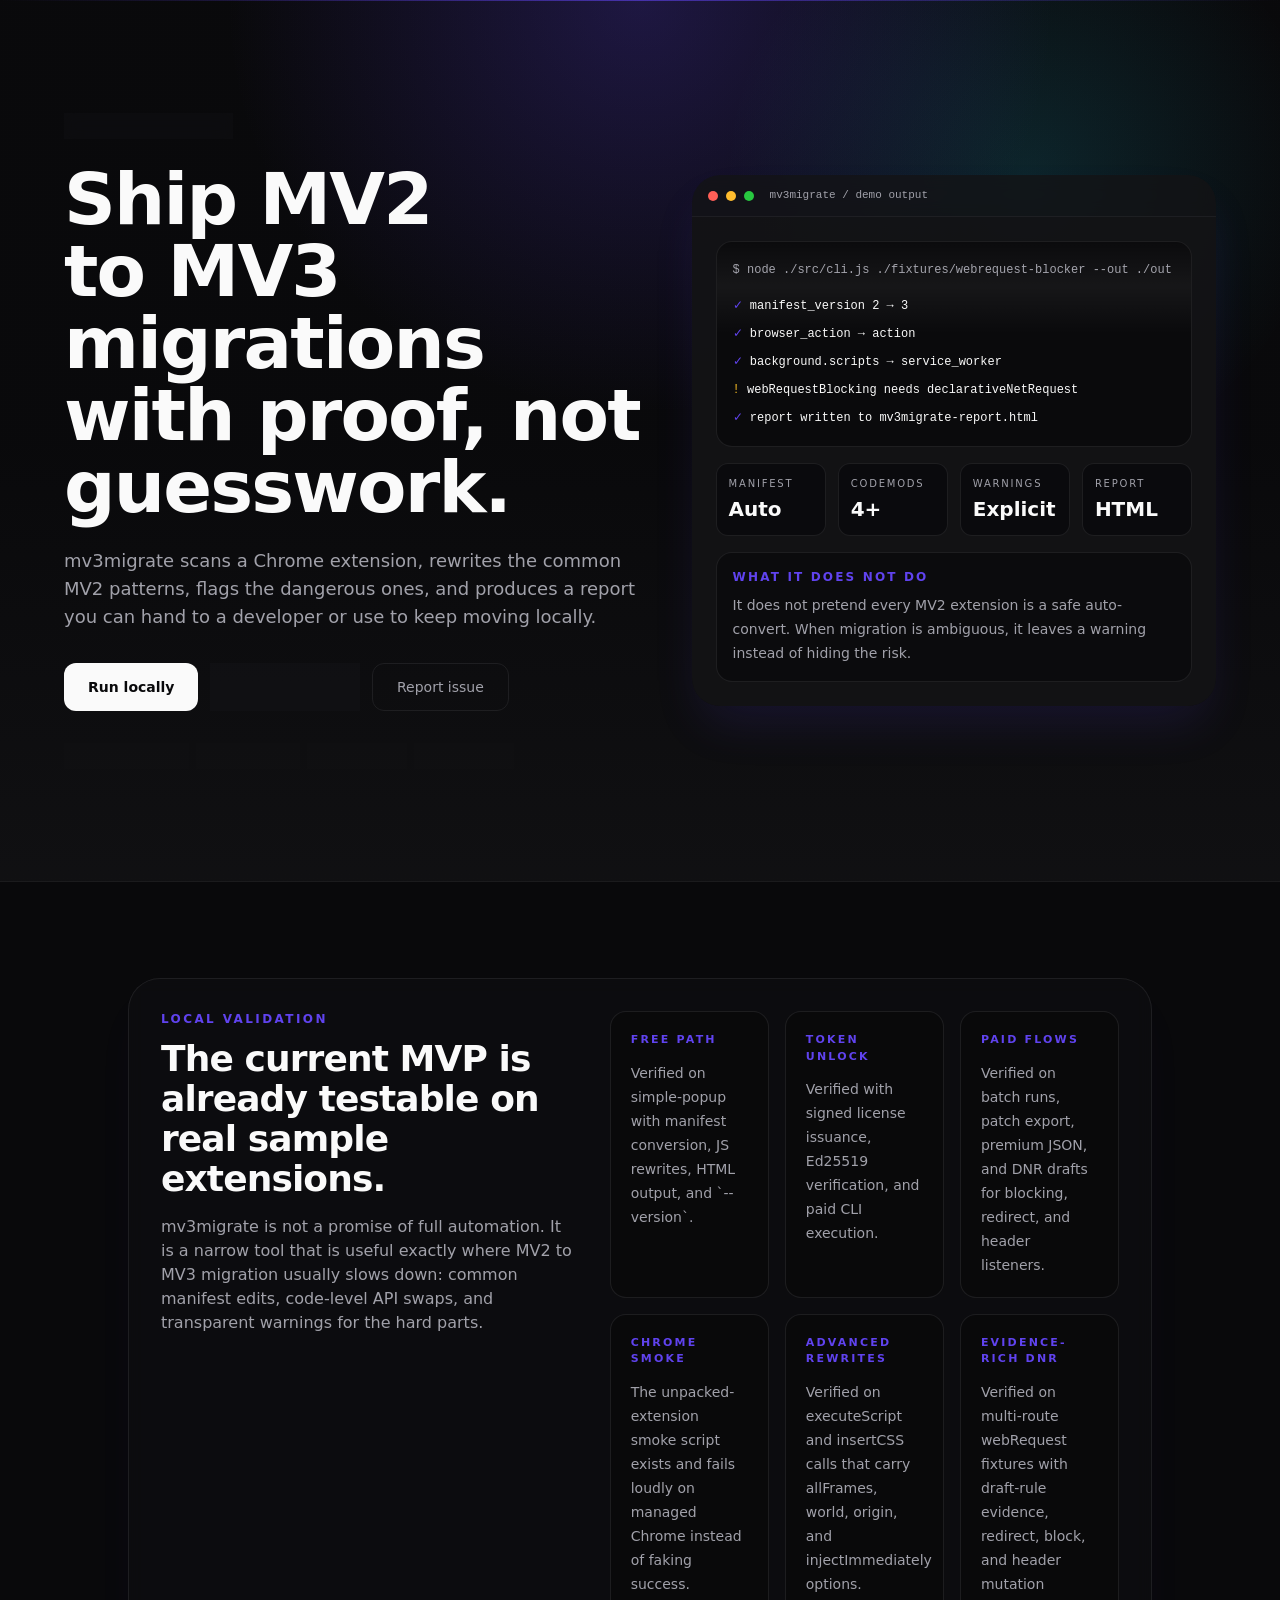
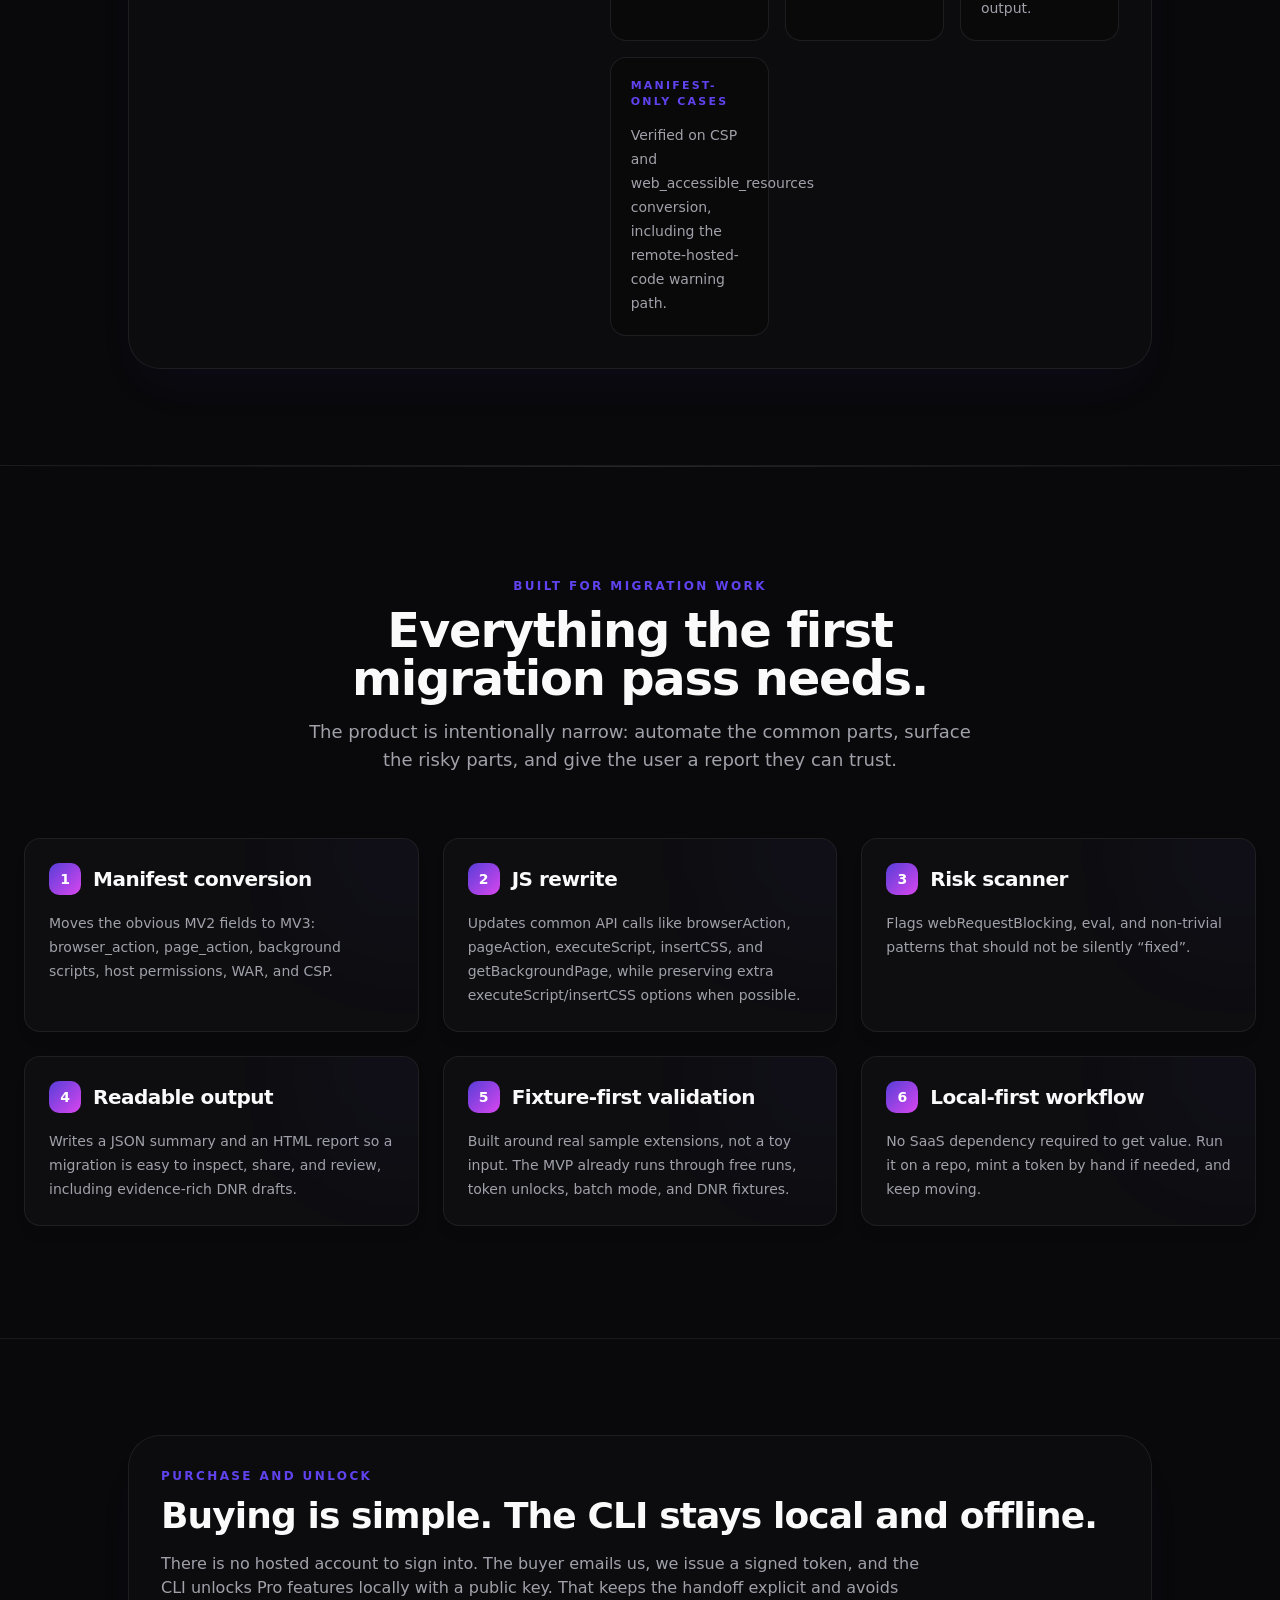
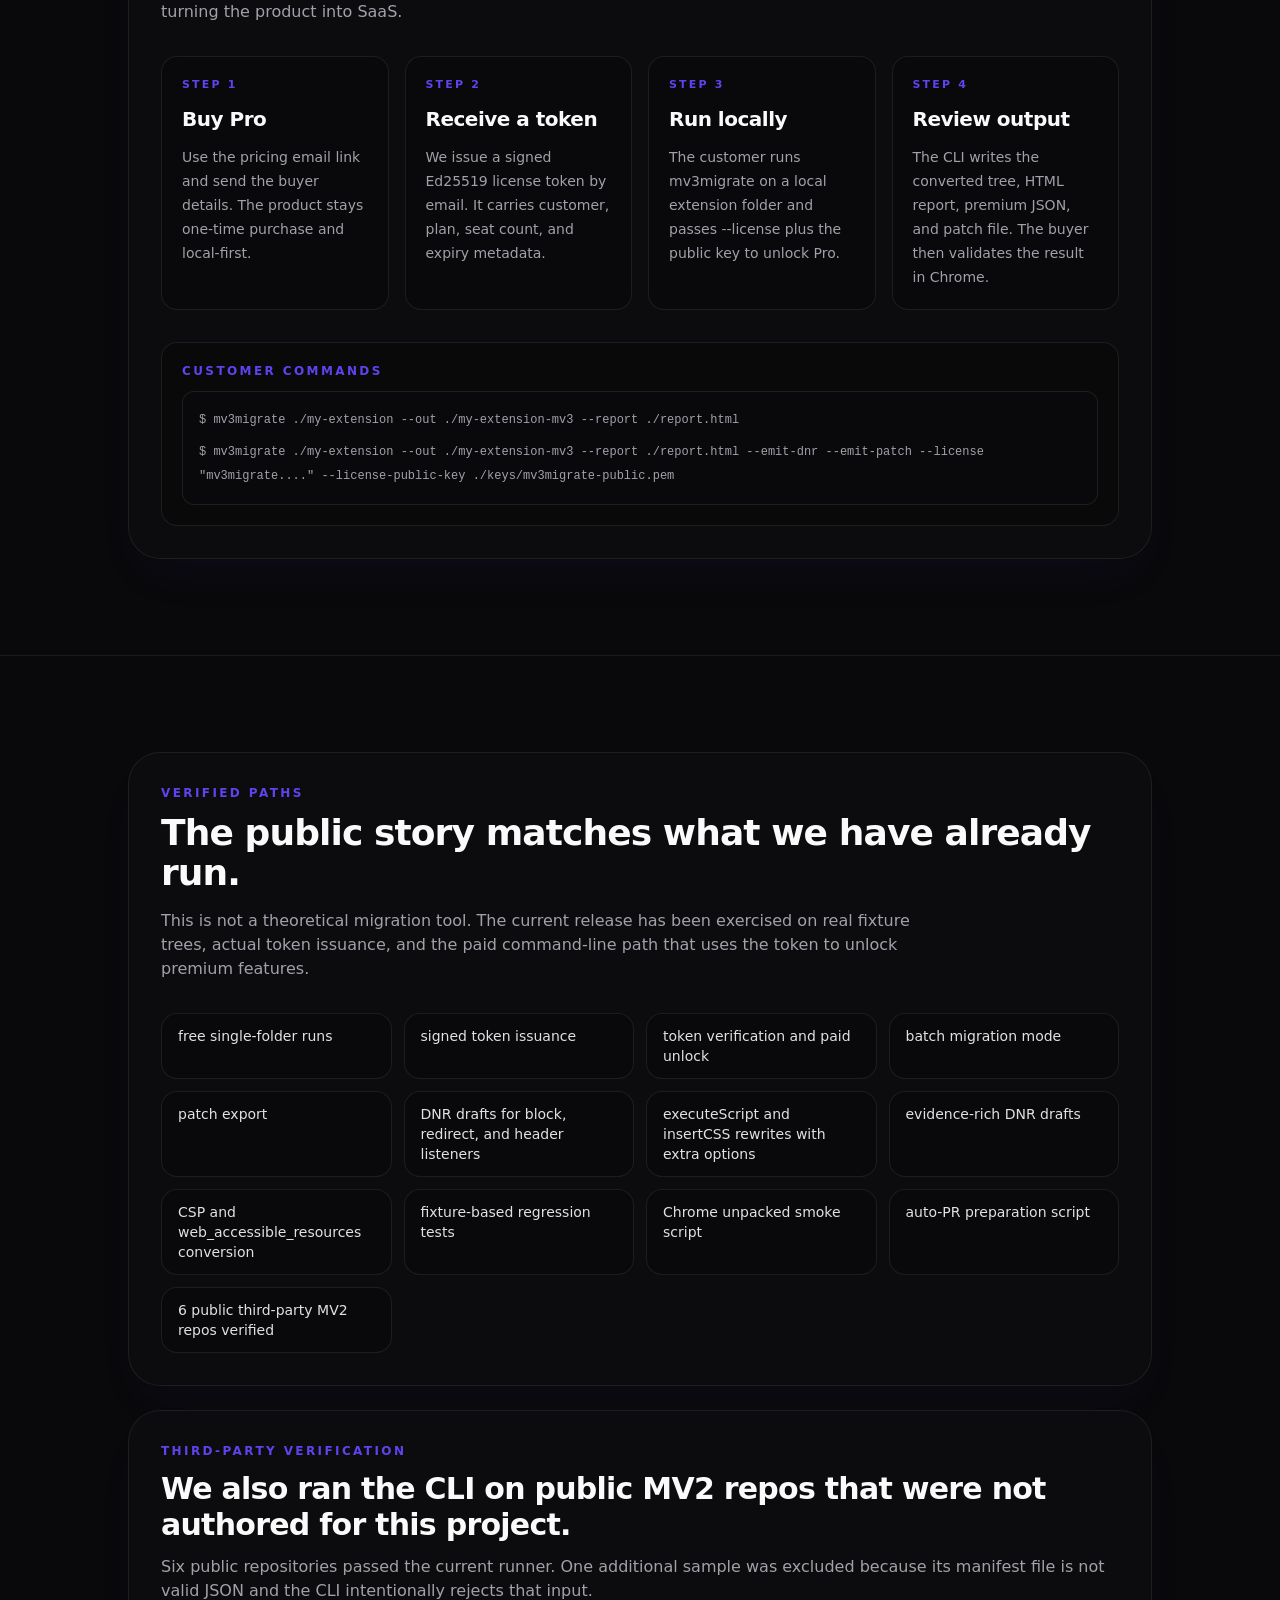
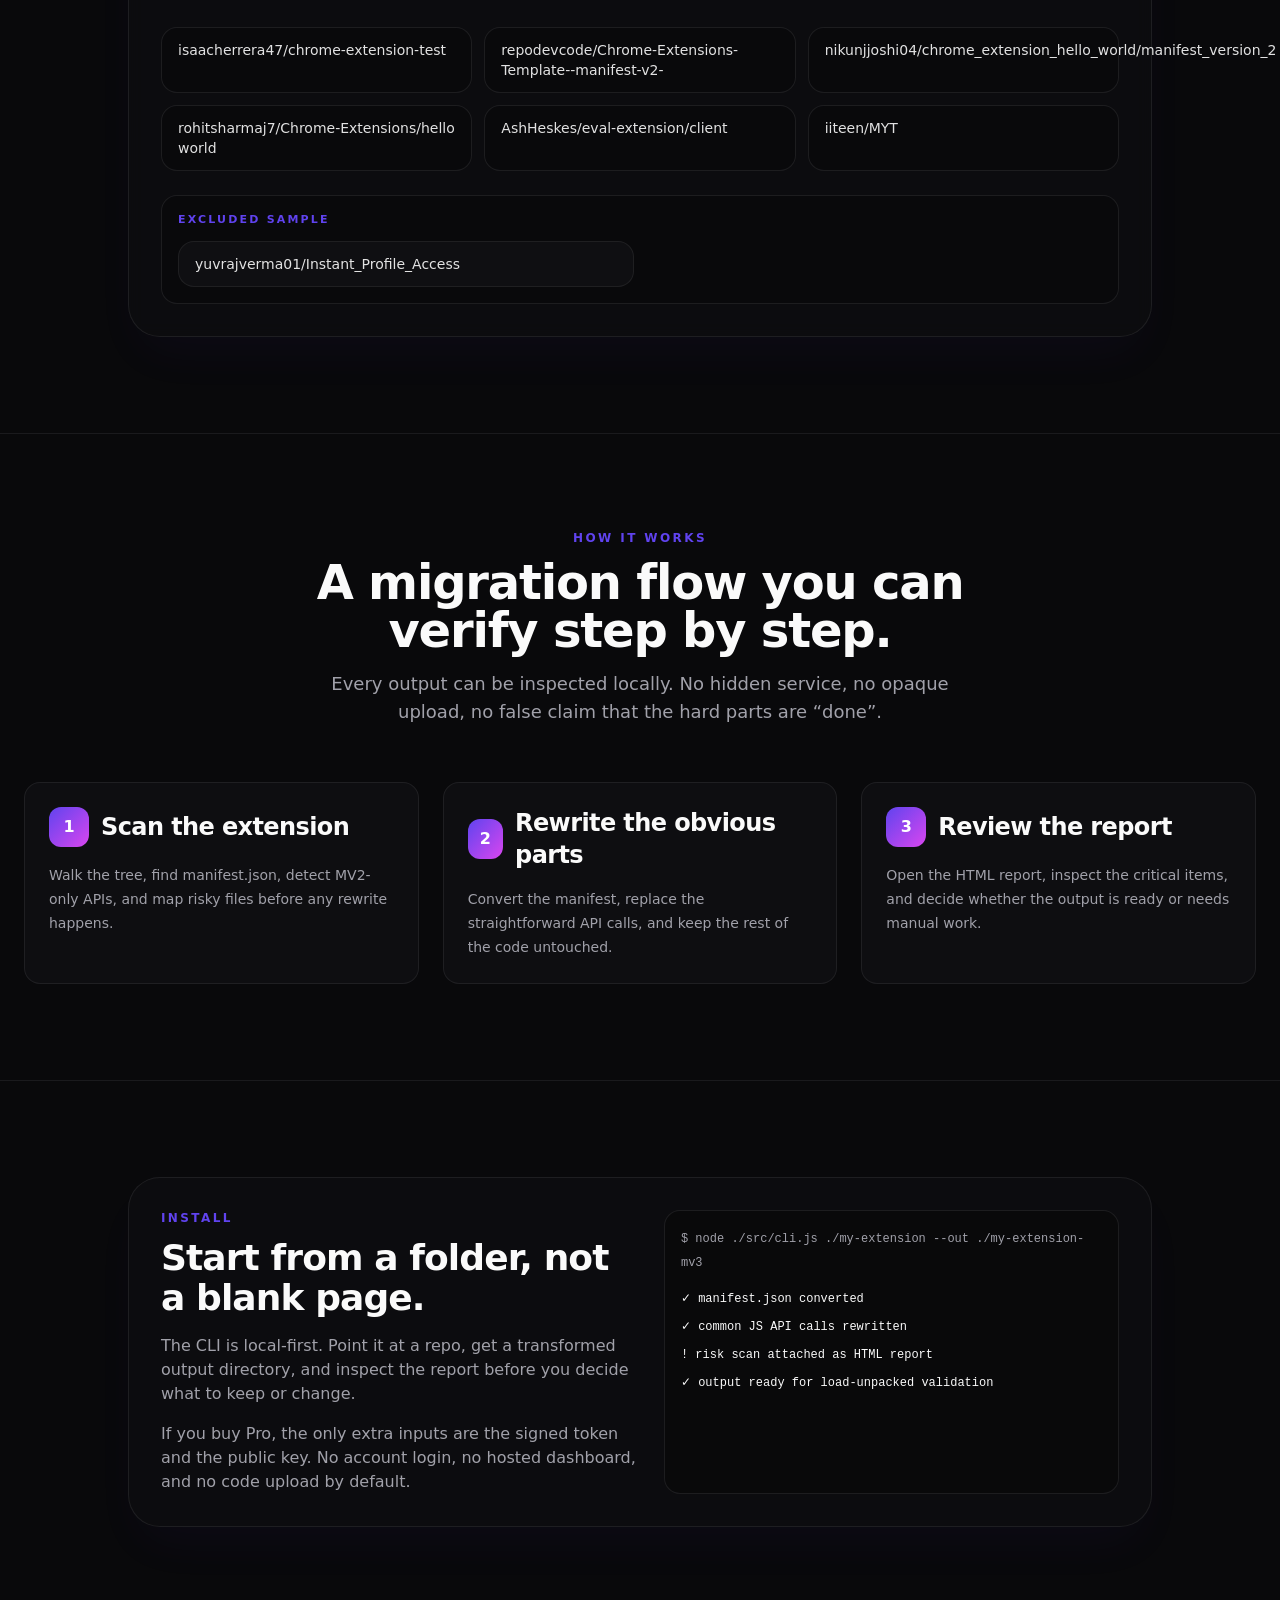
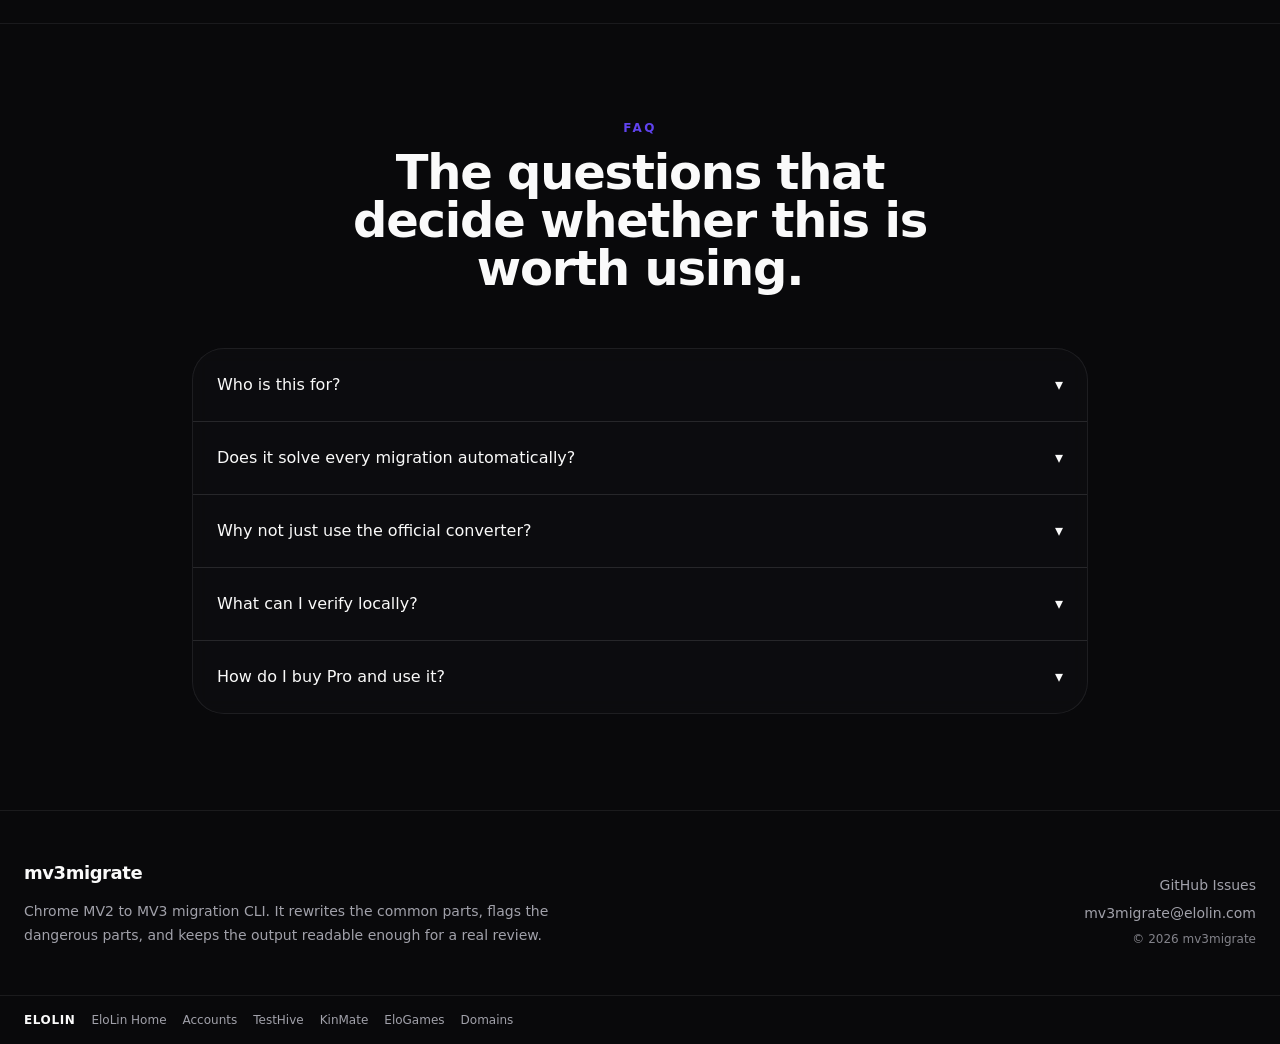
==== commit 05d5f331: "deploy: 加 EloLin ecosystem cross-link 到 footer mv3migrate footer 之前只有 GitHub Issues / email · 现在加底部 " ====
--- a/index.html
+++ b/index.html
@@ -1,2 +1,2 @@
-<!DOCTYPE html><!--9AK7k2Y0HZ1CocgNmXaEV--><html lang="en"><head><meta charSet="utf-8"/><meta name="viewport" content="width=device-width, initial-scale=1"/><link rel="stylesheet" href="/_next/static/css/84656a7e7725057f.css" data-precedence="next"/><link rel="preload" as="script" fetchPriority="low" href="/_next/static/chunks/webpack-783dfa30e6610753.js"/><script src="/_next/static/chunks/4557610a-fefa5be19e77ed4a.js" async=""></script><script src="/_next/static/chunks/785-3298fbde39a2e670.js" async=""></script><script src="/_next/static/chunks/main-app-ccd15e29574728d9.js" async=""></script><script src="/_next/static/chunks/app/error-5db56562e34cbb1d.js" async=""></script><script src="/_next/static/chunks/301-9c02cb27e013d34f.js" async=""></script><script src="/_next/static/chunks/app/(marketing)/layout-86c9521fde39ec2e.js" async=""></script><meta name="theme-color" media="(prefers-color-scheme: light)" content="#ffffff"/><meta name="theme-color" media="(prefers-color-scheme: dark)" content="#0a0a0c"/><title>mv3migrate — Chrome MV2 to MV3 migration CLI</title><meta name="description" content="Chrome MV2 to MV3 migration CLI with manifest conversion, JS rewrites, signed license unlocks, DNR drafts, patch export, and HTML reports."/><meta name="robots" content="index, follow"/><link rel="canonical" href="https://mv3migrate.elolin.com/"/><meta property="og:title" content="mv3migrate"/><meta property="og:description" content="Chrome MV2 to MV3 migration CLI with manifest conversion, JS rewrites, signed license unlocks, DNR drafts, patch export, and HTML reports."/><meta property="og:url" content="https://mv3migrate.elolin.com/"/><meta property="og:site_name" content="mv3migrate"/><meta property="og:type" content="website"/><meta name="twitter:card" content="summary_large_image"/><meta name="twitter:title" content="mv3migrate"/><meta name="twitter:description" content="Chrome MV2 to MV3 migration CLI with manifest conversion, JS rewrites, signed license unlocks, DNR drafts, patch export, and HTML reports."/><script src="/_next/static/chunks/polyfills-42372ed130431b0a.js" noModule=""></script></head><body class="dark min-h-dvh bg-background font-sans text-foreground"><div hidden=""><!--$--><!--/$--></div><!--$?--><template id="B:0"></template><div class="flex min-h-dvh items-center justify-center bg-background"><div class="size-8 animate-spin rounded-full border-2 border-muted border-t-brand" role="status" aria-label="Loading"></div></div><!--/$--><script>requestAnimationFrame(function(){$RT=performance.now()});</script><script src="/_next/static/chunks/webpack-783dfa30e6610753.js" id="_R_" async=""></script><div hidden id="S:0"><main class="flex min-h-dvh flex-col bg-background"><section class="relative isolate overflow-hidden border-b border-border/60 bg-background"><div aria-hidden="true" class="absolute inset-0 -z-10 bg-[radial-gradient(circle_at_top,hsl(var(--brand)/0.24),transparent_38%),radial-gradient(circle_at_80%_20%,hsl(190_90%_55%/0.14),transparent_24%),linear-gradient(180deg,hsl(var(--background)),hsl(var(--background))_50%,hsl(var(--muted)/0.35))] animate-drift"></div><div aria-hidden="true" class="absolute inset-x-0 top-0 -z-10 h-px bg-gradient-to-r from-transparent via-brand/60 to-transparent"></div><div class="container py-20 sm:py-28"><div class="mx-auto grid max-w-6xl items-center gap-12 lg:grid-cols-[1.05fr_0.95fr]"><div><div class="inline-flex items-center gap-2 rounded-full border border-border/70 bg-card/45 px-3 py-1 text-xs font-medium text-muted-foreground backdrop-blur animate-fade-up"><span aria-hidden="true" class="size-1.5 rounded-full bg-emerald-400 shadow-[0_0_0_4px_hsl(142_76%_36%/0.12)]"></span>Local-first CLI release</div><h1 class="mt-6 max-w-3xl text-balance font-display text-5xl font-bold tracking-tight text-foreground sm:text-6xl lg:text-7xl animate-fade-up delay-100">Ship MV2 to MV3 migrations with proof, not guesswork.</h1><p class="mt-6 max-w-2xl text-pretty text-base leading-7 text-muted-foreground sm:text-lg animate-fade-up delay-200">mv3migrate<!-- --> scans a Chrome extension, rewrites the common MV2 patterns, flags the dangerous ones, and produces a report you can hand to a developer or use to keep moving locally.</p><div class="mt-8 flex flex-wrap gap-3 animate-fade-up delay-300"><a class="inline-flex h-12 items-center justify-center rounded-xl bg-foreground px-6 text-sm font-semibold text-background transition hover:scale-[1.01] active:scale-[0.99]" href="#install">Run locally</a><a class="inline-flex h-12 items-center justify-center rounded-xl border border-border bg-card/60 px-6 text-sm font-medium text-foreground backdrop-blur transition hover:border-brand/40 hover:bg-card" href="#validation">See validation</a><a href="https://github.com/DevEloLin/mv3migrate-site/issues" target="_blank" rel="noreferrer" class="inline-flex h-12 items-center justify-center rounded-xl border border-border/70 px-6 text-sm font-medium text-muted-foreground transition hover:border-brand/40 hover:text-foreground">Report issue</a></div><div class="mt-8 flex flex-wrap gap-2 animate-fade-up delay-400"><span class="inline-flex items-center rounded-full border border-border/60 bg-card/45 px-3 py-1 text-xs font-medium text-foreground/85 backdrop-blur">manifest rewrite</span><span class="inline-flex items-center rounded-full border border-border/60 bg-card/45 px-3 py-1 text-xs font-medium text-foreground/85 backdrop-blur">JS codemods</span><span class="inline-flex items-center rounded-full border border-border/60 bg-card/45 px-3 py-1 text-xs font-medium text-foreground/85 backdrop-blur">risk scanner</span><span class="inline-flex items-center rounded-full border border-border/60 bg-card/45 px-3 py-1 text-xs font-medium text-foreground/85 backdrop-blur">HTML report</span></div></div><div class="relative"><div aria-hidden="true" class="absolute -inset-6 -z-10 rounded-[2rem] bg-mesh-soft blur-2xl animate-pulse-soft"></div><div class="gradient-border overflow-hidden rounded-[1.75rem] shadow-2xl shadow-brand/15 animate-float-slow"><div class="border-b border-border/60 bg-card/80 px-4 py-3 backdrop-blur"><div class="flex items-center gap-2"><span class="size-2.5 rounded-full bg-[#ff5f57]"></span><span class="size-2.5 rounded-full bg-[#febc2e]"></span><span class="size-2.5 rounded-full bg-[#28c840]"></span><p class="ml-2 font-mono text-[11px] text-muted-foreground">mv3migrate / demo output</p></div></div><div class="grid gap-4 bg-card/95 p-5 sm:p-6"><div class="relative overflow-hidden rounded-2xl border border-border/70 bg-background/80 p-4 font-mono text-[12px] leading-6 text-foreground"><div aria-hidden="true" class="absolute inset-x-0 -top-1 h-24 bg-gradient-to-b from-transparent via-white/5 to-transparent animate-scanline"></div><div class="text-muted-foreground">$ node ./src/cli.js ./fixtures/webrequest-blocker --out ./out</div><div class="mt-3 space-y-1"><div class="animate-fade-up delay-100"><span class="text-brand">✓</span> manifest_version 2 → 3</div><div class="animate-fade-up delay-200"><span class="text-brand">✓</span> browser_action → action</div><div class="animate-fade-up delay-300"><span class="text-brand">✓</span> background.scripts → service_worker</div><div class="animate-fade-up delay-400"><span class="text-amber-400">!</span> webRequestBlocking needs declarativeNetRequest</div><div class="animate-fade-up delay-400"><span class="text-brand">✓</span> report written to mv3migrate-report.html</div></div></div><div class="grid grid-cols-2 gap-3 sm:grid-cols-4"><div class="rounded-xl border border-border/70 bg-background/75 p-3 animate-fade-up delay-100"><p class="text-[10px] font-medium uppercase tracking-[0.18em] text-muted-foreground">Manifest</p><p class="mt-1 font-display text-xl font-bold text-foreground">Auto</p></div><div class="rounded-xl border border-border/70 bg-background/75 p-3 animate-fade-up delay-200"><p class="text-[10px] font-medium uppercase tracking-[0.18em] text-muted-foreground">Codemods</p><p class="mt-1 font-display text-xl font-bold text-foreground">4+</p></div><div class="rounded-xl border border-border/70 bg-background/75 p-3 animate-fade-up delay-300"><p class="text-[10px] font-medium uppercase tracking-[0.18em] text-muted-foreground">Warnings</p><p class="mt-1 font-display text-xl font-bold text-foreground">Explicit</p></div><div class="rounded-xl border border-border/70 bg-background/75 p-3 animate-fade-up delay-400"><p class="text-[10px] font-medium uppercase tracking-[0.18em] text-muted-foreground">Report</p><p class="mt-1 font-display text-xl font-bold text-foreground">HTML</p></div></div><div class="rounded-2xl border border-border/70 bg-background/70 p-4"><p class="text-xs font-semibold uppercase tracking-[0.18em] text-brand">What it does not do</p><p class="mt-2 text-sm leading-6 text-muted-foreground">It does not pretend every MV2 extension is a safe auto-convert. When migration is ambiguous, it leaves a warning instead of hiding the risk.</p></div></div></div></div></div></div></section><section id="validation" class="relative isolate border-b border-border/60 py-20 sm:py-24"><div class="container"><div class="mx-auto max-w-5xl rounded-[2rem] border border-border/70 bg-card/45 p-6 shadow-2xl shadow-brand/5 backdrop-blur sm:p-8 animate-fade-up"><div class="grid gap-8 lg:grid-cols-[0.9fr_1.1fr]"><div><p class="text-xs font-semibold uppercase tracking-[0.2em] text-brand">Local validation</p><h2 class="mt-3 font-display text-3xl font-bold tracking-tight text-foreground sm:text-4xl">The current MVP is already testable on real sample extensions.</h2><p class="mt-4 text-sm leading-7 text-muted-foreground sm:text-base">mv3migrate<!-- --> is not a promise of full automation. It is a narrow tool that is useful exactly where MV2 to MV3 migration usually slows down: common manifest edits, code-level API swaps, and transparent warnings for the hard parts.</p></div><div class="grid gap-4 sm:grid-cols-3"><article class="rounded-2xl border border-border/70 bg-background/70 p-5 transition duration-300 hover:-translate-y-1 hover:border-brand/40"><p class="text-[11px] font-semibold uppercase tracking-[0.2em] text-brand">Free path</p><p class="mt-3 text-sm leading-6 text-muted-foreground">Verified on simple-popup with manifest conversion, JS rewrites, HTML output, and `--version`.</p></article><article class="rounded-2xl border border-border/70 bg-background/70 p-5 transition duration-300 hover:-translate-y-1 hover:border-brand/40"><p class="text-[11px] font-semibold uppercase tracking-[0.2em] text-brand">Token unlock</p><p class="mt-3 text-sm leading-6 text-muted-foreground">Verified with signed license issuance, Ed25519 verification, and paid CLI execution.</p></article><article class="rounded-2xl border border-border/70 bg-background/70 p-5 transition duration-300 hover:-translate-y-1 hover:border-brand/40"><p class="text-[11px] font-semibold uppercase tracking-[0.2em] text-brand">Paid flows</p><p class="mt-3 text-sm leading-6 text-muted-foreground">Verified on batch runs, patch export, premium JSON, and DNR drafts for blocking, redirect, and header listeners.</p></article><article class="rounded-2xl border border-border/70 bg-background/70 p-5 transition duration-300 hover:-translate-y-1 hover:border-brand/40"><p class="text-[11px] font-semibold uppercase tracking-[0.2em] text-brand">Chrome smoke</p><p class="mt-3 text-sm leading-6 text-muted-foreground">The unpacked-extension smoke script exists and fails loudly on managed Chrome instead of faking success.</p></article><article class="rounded-2xl border border-border/70 bg-background/70 p-5 transition duration-300 hover:-translate-y-1 hover:border-brand/40"><p class="text-[11px] font-semibold uppercase tracking-[0.2em] text-brand">Advanced rewrites</p><p class="mt-3 text-sm leading-6 text-muted-foreground">Verified on executeScript and insertCSS calls that carry allFrames, world, origin, and injectImmediately options.</p></article><article class="rounded-2xl border border-border/70 bg-background/70 p-5 transition duration-300 hover:-translate-y-1 hover:border-brand/40"><p class="text-[11px] font-semibold uppercase tracking-[0.2em] text-brand">Evidence-rich DNR</p><p class="mt-3 text-sm leading-6 text-muted-foreground">Verified on multi-route webRequest fixtures with draft-rule evidence, redirect, block, and header mutation output.</p></article><article class="rounded-2xl border border-border/70 bg-background/70 p-5 transition duration-300 hover:-translate-y-1 hover:border-brand/40"><p class="text-[11px] font-semibold uppercase tracking-[0.2em] text-brand">Manifest-only cases</p><p class="mt-3 text-sm leading-6 text-muted-foreground">Verified on CSP and web_accessible_resources conversion, including the remote-hosted-code warning path.</p></article></div></div></div></div></section><section id="features" class="relative isolate border-b border-border/60 py-20 sm:py-28"><div aria-hidden="true" class="absolute inset-x-0 top-0 -z-10 h-px bg-gradient-to-r from-transparent via-border to-transparent"></div><div class="container"><header class="mx-auto max-w-2xl text-center"><p class="text-xs font-semibold uppercase tracking-[0.2em] text-brand">Built for migration work</p><h2 class="mt-3 font-display text-4xl font-bold tracking-tight text-foreground sm:text-5xl">Everything the first migration pass needs.</h2><p class="mt-4 text-base leading-7 text-muted-foreground sm:text-lg">The product is intentionally narrow: automate the common parts, surface the risky parts, and give the user a report they can trust.</p></header><div class="mt-16 grid gap-6 md:grid-cols-2 xl:grid-cols-3"><article class="group relative overflow-hidden rounded-2xl border border-border/70 bg-card/60 p-6 shadow-lg shadow-black/5 transition duration-300 hover:-translate-y-0.5 hover:border-brand/40 hover:bg-card"><div aria-hidden="true" class="absolute inset-x-0 top-0 h-px bg-gradient-to-r from-transparent via-brand/40 to-transparent opacity-0 transition group-hover:opacity-100"></div><div aria-hidden="true" class="absolute -right-10 -top-10 size-28 rounded-full bg-brand/10 blur-3xl transition duration-500 group-hover:scale-110"></div><div class="flex items-center gap-3"><span class="grid size-8 place-items-center rounded-lg bg-gradient-to-br from-brand/90 to-fuchsia-500 text-sm font-bold text-white">1</span><h3 class="font-display text-xl font-bold tracking-tight text-foreground">Manifest conversion</h3></div><p class="mt-4 text-sm leading-6 text-muted-foreground">Moves the obvious MV2 fields to MV3: browser_action, page_action, background scripts, host permissions, WAR, and CSP.</p></article><article class="group relative overflow-hidden rounded-2xl border border-border/70 bg-card/60 p-6 shadow-lg shadow-black/5 transition duration-300 hover:-translate-y-0.5 hover:border-brand/40 hover:bg-card"><div aria-hidden="true" class="absolute inset-x-0 top-0 h-px bg-gradient-to-r from-transparent via-brand/40 to-transparent opacity-0 transition group-hover:opacity-100"></div><div aria-hidden="true" class="absolute -right-10 -top-10 size-28 rounded-full bg-brand/10 blur-3xl transition duration-500 group-hover:scale-110"></div><div class="flex items-center gap-3"><span class="grid size-8 place-items-center rounded-lg bg-gradient-to-br from-brand/90 to-fuchsia-500 text-sm font-bold text-white">2</span><h3 class="font-display text-xl font-bold tracking-tight text-foreground">JS rewrite</h3></div><p class="mt-4 text-sm leading-6 text-muted-foreground">Updates common API calls like browserAction, pageAction, executeScript, insertCSS, and getBackgroundPage, while preserving extra executeScript/insertCSS options when possible.</p></article><article class="group relative overflow-hidden rounded-2xl border border-border/70 bg-card/60 p-6 shadow-lg shadow-black/5 transition duration-300 hover:-translate-y-0.5 hover:border-brand/40 hover:bg-card"><div aria-hidden="true" class="absolute inset-x-0 top-0 h-px bg-gradient-to-r from-transparent via-brand/40 to-transparent opacity-0 transition group-hover:opacity-100"></div><div aria-hidden="true" class="absolute -right-10 -top-10 size-28 rounded-full bg-brand/10 blur-3xl transition duration-500 group-hover:scale-110"></div><div class="flex items-center gap-3"><span class="grid size-8 place-items-center rounded-lg bg-gradient-to-br from-brand/90 to-fuchsia-500 text-sm font-bold text-white">3</span><h3 class="font-display text-xl font-bold tracking-tight text-foreground">Risk scanner</h3></div><p class="mt-4 text-sm leading-6 text-muted-foreground">Flags webRequestBlocking, eval, and non-trivial patterns that should not be silently “fixed”.</p></article><article class="group relative overflow-hidden rounded-2xl border border-border/70 bg-card/60 p-6 shadow-lg shadow-black/5 transition duration-300 hover:-translate-y-0.5 hover:border-brand/40 hover:bg-card"><div aria-hidden="true" class="absolute inset-x-0 top-0 h-px bg-gradient-to-r from-transparent via-brand/40 to-transparent opacity-0 transition group-hover:opacity-100"></div><div aria-hidden="true" class="absolute -right-10 -top-10 size-28 rounded-full bg-brand/10 blur-3xl transition duration-500 group-hover:scale-110"></div><div class="flex items-center gap-3"><span class="grid size-8 place-items-center rounded-lg bg-gradient-to-br from-brand/90 to-fuchsia-500 text-sm font-bold text-white">4</span><h3 class="font-display text-xl font-bold tracking-tight text-foreground">Readable output</h3></div><p class="mt-4 text-sm leading-6 text-muted-foreground">Writes a JSON summary and an HTML report so a migration is easy to inspect, share, and review, including evidence-rich DNR drafts.</p></article><article class="group relative overflow-hidden rounded-2xl border border-border/70 bg-card/60 p-6 shadow-lg shadow-black/5 transition duration-300 hover:-translate-y-0.5 hover:border-brand/40 hover:bg-card"><div aria-hidden="true" class="absolute inset-x-0 top-0 h-px bg-gradient-to-r from-transparent via-brand/40 to-transparent opacity-0 transition group-hover:opacity-100"></div><div aria-hidden="true" class="absolute -right-10 -top-10 size-28 rounded-full bg-brand/10 blur-3xl transition duration-500 group-hover:scale-110"></div><div class="flex items-center gap-3"><span class="grid size-8 place-items-center rounded-lg bg-gradient-to-br from-brand/90 to-fuchsia-500 text-sm font-bold text-white">5</span><h3 class="font-display text-xl font-bold tracking-tight text-foreground">Fixture-first validation</h3></div><p class="mt-4 text-sm leading-6 text-muted-foreground">Built around real sample extensions, not a toy input. The MVP already runs through free runs, token unlocks, batch mode, and DNR fixtures.</p></article><article class="group relative overflow-hidden rounded-2xl border border-border/70 bg-card/60 p-6 shadow-lg shadow-black/5 transition duration-300 hover:-translate-y-0.5 hover:border-brand/40 hover:bg-card"><div aria-hidden="true" class="absolute inset-x-0 top-0 h-px bg-gradient-to-r from-transparent via-brand/40 to-transparent opacity-0 transition group-hover:opacity-100"></div><div aria-hidden="true" class="absolute -right-10 -top-10 size-28 rounded-full bg-brand/10 blur-3xl transition duration-500 group-hover:scale-110"></div><div class="flex items-center gap-3"><span class="grid size-8 place-items-center rounded-lg bg-gradient-to-br from-brand/90 to-fuchsia-500 text-sm font-bold text-white">6</span><h3 class="font-display text-xl font-bold tracking-tight text-foreground">Local-first workflow</h3></div><p class="mt-4 text-sm leading-6 text-muted-foreground">No SaaS dependency required to get value. Run it on a repo, mint a token by hand if needed, and keep moving.</p></article></div></div></section><section class="relative isolate border-b border-border/60 py-20 sm:py-24"><div class="container"><div class="mx-auto max-w-5xl rounded-[2rem] border border-border/70 bg-card/45 p-6 shadow-2xl shadow-brand/5 backdrop-blur sm:p-8 animate-fade-up"><p class="text-xs font-semibold uppercase tracking-[0.2em] text-brand">Purchase and unlock</p><h2 class="mt-3 font-display text-3xl font-bold tracking-tight text-foreground sm:text-4xl">Buying is simple. The CLI stays local and offline.</h2><p class="mt-4 max-w-3xl text-sm leading-7 text-muted-foreground sm:text-base">There is no hosted account to sign into. The buyer emails us, we issue a signed token, and the CLI unlocks Pro features locally with a public key. That keeps the handoff explicit and avoids turning the product into SaaS.</p><div class="mt-8 grid gap-4 lg:grid-cols-4"><article class="rounded-2xl border border-border/70 bg-background/75 p-5 transition duration-300 hover:-translate-y-1 hover:border-brand/40"><p class="text-[11px] font-semibold uppercase tracking-[0.2em] text-brand">Step <!-- -->1</p><h3 class="mt-3 font-display text-xl font-bold tracking-tight text-foreground">Buy Pro</h3><p class="mt-3 text-sm leading-6 text-muted-foreground">Use the pricing email link and send the buyer details. The product stays one-time purchase and local-first.</p></article><article class="rounded-2xl border border-border/70 bg-background/75 p-5 transition duration-300 hover:-translate-y-1 hover:border-brand/40"><p class="text-[11px] font-semibold uppercase tracking-[0.2em] text-brand">Step <!-- -->2</p><h3 class="mt-3 font-display text-xl font-bold tracking-tight text-foreground">Receive a token</h3><p class="mt-3 text-sm leading-6 text-muted-foreground">We issue a signed Ed25519 license token by email. It carries customer, plan, seat count, and expiry metadata.</p></article><article class="rounded-2xl border border-border/70 bg-background/75 p-5 transition duration-300 hover:-translate-y-1 hover:border-brand/40"><p class="text-[11px] font-semibold uppercase tracking-[0.2em] text-brand">Step <!-- -->3</p><h3 class="mt-3 font-display text-xl font-bold tracking-tight text-foreground">Run locally</h3><p class="mt-3 text-sm leading-6 text-muted-foreground">The customer runs mv3migrate on a local extension folder and passes --license plus the public key to unlock Pro.</p></article><article class="rounded-2xl border border-border/70 bg-background/75 p-5 transition duration-300 hover:-translate-y-1 hover:border-brand/40"><p class="text-[11px] font-semibold uppercase tracking-[0.2em] text-brand">Step <!-- -->4</p><h3 class="mt-3 font-display text-xl font-bold tracking-tight text-foreground">Review output</h3><p class="mt-3 text-sm leading-6 text-muted-foreground">The CLI writes the converted tree, HTML report, premium JSON, and patch file. The buyer then validates the result in Chrome.</p></article></div><div class="mt-8 rounded-2xl border border-border/70 bg-background/80 p-5"><p class="text-xs font-semibold uppercase tracking-[0.2em] text-brand">Customer commands</p><div class="mt-3 rounded-xl border border-border/70 bg-background p-4 font-mono text-[12px] leading-6 text-foreground"><div class="text-muted-foreground">$ mv3migrate ./my-extension --out ./my-extension-mv3 --report ./report.html</div><div class="mt-2 text-muted-foreground">$ mv3migrate ./my-extension --out ./my-extension-mv3 --report ./report.html --emit-dnr --emit-patch --license &quot;mv3migrate....&quot; --license-public-key ./keys/mv3migrate-public.pem</div></div></div></div></div></section><section class="relative isolate border-b border-border/60 py-20 sm:py-24"><div class="container"><div class="mx-auto max-w-5xl rounded-[2rem] border border-border/70 bg-card/45 p-6 shadow-2xl shadow-brand/5 backdrop-blur sm:p-8 animate-fade-up"><p class="text-xs font-semibold uppercase tracking-[0.2em] text-brand">Verified paths</p><h2 class="mt-3 font-display text-3xl font-bold tracking-tight text-foreground sm:text-4xl">The public story matches what we have already run.</h2><p class="mt-4 max-w-3xl text-sm leading-7 text-muted-foreground sm:text-base">This is not a theoretical migration tool. The current release has been exercised on real fixture trees, actual token issuance, and the paid command-line path that uses the token to unlock premium features.</p><div class="mt-8 grid gap-3 sm:grid-cols-2 lg:grid-cols-4"><div class="rounded-2xl border border-border/70 bg-background/75 px-4 py-3 text-sm text-foreground/90 transition duration-300 hover:-translate-y-0.5 hover:border-brand/40">free single-folder runs</div><div class="rounded-2xl border border-border/70 bg-background/75 px-4 py-3 text-sm text-foreground/90 transition duration-300 hover:-translate-y-0.5 hover:border-brand/40">signed token issuance</div><div class="rounded-2xl border border-border/70 bg-background/75 px-4 py-3 text-sm text-foreground/90 transition duration-300 hover:-translate-y-0.5 hover:border-brand/40">token verification and paid unlock</div><div class="rounded-2xl border border-border/70 bg-background/75 px-4 py-3 text-sm text-foreground/90 transition duration-300 hover:-translate-y-0.5 hover:border-brand/40">batch migration mode</div><div class="rounded-2xl border border-border/70 bg-background/75 px-4 py-3 text-sm text-foreground/90 transition duration-300 hover:-translate-y-0.5 hover:border-brand/40">patch export</div><div class="rounded-2xl border border-border/70 bg-background/75 px-4 py-3 text-sm text-foreground/90 transition duration-300 hover:-translate-y-0.5 hover:border-brand/40">DNR drafts for block, redirect, and header listeners</div><div class="rounded-2xl border border-border/70 bg-background/75 px-4 py-3 text-sm text-foreground/90 transition duration-300 hover:-translate-y-0.5 hover:border-brand/40">executeScript and insertCSS rewrites with extra options</div><div class="rounded-2xl border border-border/70 bg-background/75 px-4 py-3 text-sm text-foreground/90 transition duration-300 hover:-translate-y-0.5 hover:border-brand/40">evidence-rich DNR drafts</div><div class="rounded-2xl border border-border/70 bg-background/75 px-4 py-3 text-sm text-foreground/90 transition duration-300 hover:-translate-y-0.5 hover:border-brand/40">CSP and web_accessible_resources conversion</div><div class="rounded-2xl border border-border/70 bg-background/75 px-4 py-3 text-sm text-foreground/90 transition duration-300 hover:-translate-y-0.5 hover:border-brand/40">fixture-based regression tests</div><div class="rounded-2xl border border-border/70 bg-background/75 px-4 py-3 text-sm text-foreground/90 transition duration-300 hover:-translate-y-0.5 hover:border-brand/40">Chrome unpacked smoke script</div><div class="rounded-2xl border border-border/70 bg-background/75 px-4 py-3 text-sm text-foreground/90 transition duration-300 hover:-translate-y-0.5 hover:border-brand/40">auto-PR preparation script</div><div class="rounded-2xl border border-border/70 bg-background/75 px-4 py-3 text-sm text-foreground/90 transition duration-300 hover:-translate-y-0.5 hover:border-brand/40">6 public third-party MV2 repos verified</div></div></div><div class="mx-auto mt-6 max-w-5xl rounded-[2rem] border border-border/70 bg-card/45 p-6 shadow-2xl shadow-brand/5 backdrop-blur sm:p-8 animate-fade-up delay-200"><p class="text-xs font-semibold uppercase tracking-[0.2em] text-brand">Third-party verification</p><h3 class="mt-3 font-display text-2xl font-bold tracking-tight text-foreground sm:text-3xl">We also ran the CLI on public MV2 repos that were not authored for this project.</h3><p class="mt-3 text-sm leading-7 text-muted-foreground sm:text-base">Six public repositories passed the current runner. One additional sample was excluded because its manifest file is not valid JSON and the CLI intentionally rejects that input.</p><div class="mt-6 grid gap-3 sm:grid-cols-2 xl:grid-cols-3"><div class="rounded-2xl border border-border/70 bg-background/75 px-4 py-3 text-sm text-foreground/90 transition duration-300 hover:-translate-y-0.5 hover:border-brand/40">isaacherrera47/chrome-extension-test</div><div class="rounded-2xl border border-border/70 bg-background/75 px-4 py-3 text-sm text-foreground/90 transition duration-300 hover:-translate-y-0.5 hover:border-brand/40">repodevcode/Chrome-Extensions-Template--manifest-v2-</div><div class="rounded-2xl border border-border/70 bg-background/75 px-4 py-3 text-sm text-foreground/90 transition duration-300 hover:-translate-y-0.5 hover:border-brand/40">nikunjjoshi04/chrome_extension_hello_world/manifest_version_2</div><div class="rounded-2xl border border-border/70 bg-background/75 px-4 py-3 text-sm text-foreground/90 transition duration-300 hover:-translate-y-0.5 hover:border-brand/40">rohitsharmaj7/Chrome-Extensions/hello world</div><div class="rounded-2xl border border-border/70 bg-background/75 px-4 py-3 text-sm text-foreground/90 transition duration-300 hover:-translate-y-0.5 hover:border-brand/40">AshHeskes/eval-extension/client</div><div class="rounded-2xl border border-border/70 bg-background/75 px-4 py-3 text-sm text-foreground/90 transition duration-300 hover:-translate-y-0.5 hover:border-brand/40">iiteen/MYT</div></div><div class="mt-6 rounded-2xl border border-border/70 bg-background/75 p-4"><p class="text-[11px] font-semibold uppercase tracking-[0.2em] text-brand">Excluded sample</p><div class="mt-3 grid gap-3 sm:grid-cols-2"><div class="rounded-2xl border border-border/70 bg-card/70 px-4 py-3 text-sm text-foreground/90">yuvrajverma01/Instant_Profile_Access</div></div></div></div></div></section><section class="relative isolate border-b border-border/60 py-20 sm:py-24"><div class="container"><header class="mx-auto max-w-2xl text-center animate-fade-up"><p class="text-xs font-semibold uppercase tracking-[0.2em] text-brand">How it works</p><h2 class="mt-3 font-display text-4xl font-bold tracking-tight text-foreground sm:text-5xl">A migration flow you can verify step by step.</h2><p class="mt-4 text-base leading-7 text-muted-foreground sm:text-lg">Every output can be inspected locally. No hidden service, no opaque upload, no false claim that the hard parts are “done”.</p></header><div class="mt-14 grid gap-6 lg:grid-cols-3"><article class="rounded-2xl border border-border/70 bg-card/60 p-6 transition duration-300 hover:-translate-y-1 hover:border-brand/40"><div class="flex items-center gap-3"><span class="grid size-10 place-items-center rounded-xl bg-gradient-to-br from-brand to-fuchsia-500 font-display text-base font-bold text-white">1</span><h3 class="font-display text-2xl font-bold tracking-tight text-foreground">Scan the extension</h3></div><p class="mt-4 text-sm leading-6 text-muted-foreground">Walk the tree, find manifest.json, detect MV2-only APIs, and map risky files before any rewrite happens.</p></article><article class="rounded-2xl border border-border/70 bg-card/60 p-6 transition duration-300 hover:-translate-y-1 hover:border-brand/40"><div class="flex items-center gap-3"><span class="grid size-10 place-items-center rounded-xl bg-gradient-to-br from-brand to-fuchsia-500 font-display text-base font-bold text-white">2</span><h3 class="font-display text-2xl font-bold tracking-tight text-foreground">Rewrite the obvious parts</h3></div><p class="mt-4 text-sm leading-6 text-muted-foreground">Convert the manifest, replace the straightforward API calls, and keep the rest of the code untouched.</p></article><article class="rounded-2xl border border-border/70 bg-card/60 p-6 transition duration-300 hover:-translate-y-1 hover:border-brand/40"><div class="flex items-center gap-3"><span class="grid size-10 place-items-center rounded-xl bg-gradient-to-br from-brand to-fuchsia-500 font-display text-base font-bold text-white">3</span><h3 class="font-display text-2xl font-bold tracking-tight text-foreground">Review the report</h3></div><p class="mt-4 text-sm leading-6 text-muted-foreground">Open the HTML report, inspect the critical items, and decide whether the output is ready or needs manual work.</p></article></div></div></section><section id="install" class="relative isolate border-b border-border/60 py-20 sm:py-24"><div class="container"><div class="mx-auto grid max-w-5xl gap-6 rounded-[2rem] border border-border/70 bg-card/45 p-6 shadow-2xl shadow-brand/5 lg:grid-cols-[1fr_0.95fr] sm:p-8 animate-fade-up"><div><p class="text-xs font-semibold uppercase tracking-[0.2em] text-brand">Install</p><h2 class="mt-3 font-display text-3xl font-bold tracking-tight text-foreground sm:text-4xl">Start from a folder, not a blank page.</h2><p class="mt-4 max-w-xl text-sm leading-7 text-muted-foreground sm:text-base">The CLI is local-first. Point it at a repo, get a transformed output directory, and inspect the report before you decide what to keep or change.</p><p class="mt-4 max-w-xl text-sm leading-7 text-muted-foreground sm:text-base">If you buy Pro, the only extra inputs are the signed token and the public key. No account login, no hosted dashboard, and no code upload by default.</p></div><div class="rounded-2xl border border-border/70 bg-background/80 p-4 font-mono text-[12px] leading-6 text-foreground"><div class="text-muted-foreground">$ node ./src/cli.js ./my-extension --out ./my-extension-mv3</div><div class="mt-3 space-y-1"><div>✓ manifest.json converted</div><div>✓ common JS API calls rewritten</div><div>! risk scan attached as HTML report</div><div>✓ output ready for load-unpacked validation</div></div></div></div></div></section><section id="faq" class="relative isolate py-20 sm:py-24"><div class="container"><header class="mx-auto max-w-2xl text-center animate-fade-up"><p class="text-xs font-semibold uppercase tracking-[0.2em] text-brand">FAQ</p><h2 class="mt-3 font-display text-4xl font-bold tracking-tight text-foreground sm:text-5xl">The questions that decide whether this is worth using.</h2></header><div class="mx-auto mt-14 max-w-4xl divide-y divide-border rounded-[2rem] border border-border/70 bg-card/45 backdrop-blur animate-fade-up delay-200"><details class="group p-6 transition duration-300 open:bg-background/40 hover:bg-background/30"><summary class="flex cursor-pointer list-none items-center justify-between gap-4 font-medium text-foreground"><span>Who is this for?</span><span class="transition group-open:rotate-180">▾</span></summary><p class="mt-3 max-w-3xl text-sm leading-7 text-muted-foreground">Developers and maintainers who already have MV2 code and need a first-pass migration path instead of a blank template.</p></details><details class="group p-6 transition duration-300 open:bg-background/40 hover:bg-background/30"><summary class="flex cursor-pointer list-none items-center justify-between gap-4 font-medium text-foreground"><span>Does it solve every migration automatically?</span><span class="transition group-open:rotate-180">▾</span></summary><p class="mt-3 max-w-3xl text-sm leading-7 text-muted-foreground">No. It automates the common shape of the work and explicitly leaves ambiguous cases as warnings.</p></details><details class="group p-6 transition duration-300 open:bg-background/40 hover:bg-background/30"><summary class="flex cursor-pointer list-none items-center justify-between gap-4 font-medium text-foreground"><span>Why not just use the official converter?</span><span class="transition group-open:rotate-180">▾</span></summary><p class="mt-3 max-w-3xl text-sm leading-7 text-muted-foreground">The official tools help, but they do not complete the whole migration. This product is focused on the missing middle.</p></details><details class="group p-6 transition duration-300 open:bg-background/40 hover:bg-background/30"><summary class="flex cursor-pointer list-none items-center justify-between gap-4 font-medium text-foreground"><span>What can I verify locally?</span><span class="transition group-open:rotate-180">▾</span></summary><p class="mt-3 max-w-3xl text-sm leading-7 text-muted-foreground">Run the CLI on fixtures, inspect the transformed output, confirm the HTML report, test the license-token path on a local keypair, and load the output as an unpacked extension in Chrome.</p></details><details class="group p-6 transition duration-300 open:bg-background/40 hover:bg-background/30"><summary class="flex cursor-pointer list-none items-center justify-between gap-4 font-medium text-foreground"><span>How do I buy Pro and use it?</span><span class="transition group-open:rotate-180">▾</span></summary><p class="mt-3 max-w-3xl text-sm leading-7 text-muted-foreground">Click the pricing email link, receive a signed token by email, then run mv3migrate with --license and --license-public-key on your local extension folder.</p></details></div></div></section><footer class="border-t border-border/60 bg-background"><div class="container grid gap-8 py-12 sm:grid-cols-[1.3fr_0.7fr] sm:items-end animate-fade-up"><div><p class="font-display text-lg font-bold tracking-tight text-foreground">mv3migrate</p><p class="mt-3 max-w-xl text-sm leading-6 text-muted-foreground">Chrome MV2 to MV3 migration CLI. It rewrites the common parts, flags the dangerous parts, and keeps the output readable enough for a real review.</p></div><div class="flex flex-col gap-2 text-sm text-muted-foreground sm:items-end"><a href="https://github.com/DevEloLin/mv3migrate-site/issues" target="_blank" rel="noreferrer" class="transition hover:text-foreground">GitHub Issues</a><a href="mailto:mv3migrate@elolin.com" class="transition hover:text-foreground">mv3migrate@elolin.com</a><p class="text-xs text-muted-foreground/80">© <!-- -->2026<!-- --> <!-- -->mv3migrate</p></div></div></footer></main><!--$--><!--/$--></div><script>$RB=[];$RV=function(a){$RT=performance.now();for(var b=0;b<a.length;b+=2){var c=a[b],e=a[b+1];null!==e.parentNode&&e.parentNode.removeChild(e);var f=c.parentNode;if(f){var g=c.previousSibling,h=0;do{if(c&&8===c.nodeType){var d=c.data;if("/$"===d||"/&"===d)if(0===h)break;else h--;else"$"!==d&&"$?"!==d&&"$~"!==d&&"$!"!==d&&"&"!==d||h++}d=c.nextSibling;f.removeChild(c);c=d}while(c);for(;e.firstChild;)f.insertBefore(e.firstChild,c);g.data="$";g._reactRetry&&requestAnimationFrame(g._reactRetry)}}a.length=0};
-$RC=function(a,b){if(b=document.getElementById(b))(a=document.getElementById(a))?(a.previousSibling.data="$~",$RB.push(a,b),2===$RB.length&&("number"!==typeof $RT?requestAnimationFrame($RV.bind(null,$RB)):(a=performance.now(),setTimeout($RV.bind(null,$RB),2300>a&&2E3<a?2300-a:$RT+300-a)))):b.parentNode.removeChild(b)};$RC("B:0","S:0")</script><script>(self.__next_f=self.__next_f||[]).push([0])</script><script>self.__next_f.push([1,"1:\"$Sreact.fragment\"\n2:I[1876,[],\"\"]\n3:I[8184,[\"39\",\"static/chunks/app/error-5db56562e34cbb1d.js\"],\"default\"]\n4:I[2722,[],\"\"]\n5:I[5301,[\"301\",\"static/chunks/301-9c02cb27e013d34f.js\",\"181\",\"static/chunks/app/(marketing)/layout-86c9521fde39ec2e.js\"],\"\"]\n13:I[3904,[],\"\"]\n:HL[\"/_next/static/css/84656a7e7725057f.css\",\"style\"]\n"])</script><script>self.__next_f.push([1,"0:{\"P\":null,\"b\":\"9AK7k2Y0HZ1CocgNmXaEV\",\"p\":\"\",\"c\":[\"\",\"\"],\"i\":false,\"f\":[[[\"\",{\"children\":[\"__PAGE__\",{}]},\"$undefined\",\"$undefined\",true],[\"\",[\"$\",\"$1\",\"c\",{\"children\":[[[\"$\",\"link\",\"0\",{\"rel\":\"stylesheet\",\"href\":\"/_next/static/css/84656a7e7725057f.css\",\"precedence\":\"next\",\"crossOrigin\":\"$undefined\",\"nonce\":\"$undefined\"}]],[\"$\",\"html\",null,{\"lang\":\"en\",\"suppressHydrationWarning\":true,\"children\":[\"$\",\"body\",null,{\"className\":\"dark min-h-dvh bg-background font-sans text-foreground\",\"children\":[\"$\",\"$L2\",null,{\"parallelRouterKey\":\"children\",\"error\":\"$3\",\"errorStyles\":[],\"errorScripts\":[],\"template\":[\"$\",\"$L4\",null,{}],\"templateStyles\":\"$undefined\",\"templateScripts\":\"$undefined\",\"notFound\":[[\"$\",\"div\",null,{\"className\":\"flex min-h-dvh flex-col items-center justify-center gap-4 bg-background p-6 text-center\",\"children\":[[\"$\",\"p\",null,{\"className\":\"font-mono text-sm text-muted-foreground\",\"children\":\"404\"}],[\"$\",\"h1\",null,{\"className\":\"text-2xl font-semibold text-foreground\",\"children\":\"Page not found\"}],[\"$\",\"p\",null,{\"className\":\"max-w-md text-sm text-muted-foreground\",\"children\":\"The page you’re looking for doesn’t exist or has moved.\"}],[\"$\",\"$L5\",null,{\"href\":\"/\",\"className\":\"rounded-md bg-brand px-4 py-2 text-sm font-medium text-brand-foreground transition-colors hover:opacity-90\",\"children\":\"Back to home\"}]]}],[]],\"forbidden\":\"$undefined\",\"unauthorized\":\"$undefined\"}]}]}]]}],{\"children\":[\"__PAGE__\",[\"$\",\"$1\",\"c\",{\"children\":[[\"$\",\"main\",null,{\"className\":\"flex min-h-dvh flex-col bg-background\",\"children\":[[\"$\",\"section\",null,{\"className\":\"relative isolate overflow-hidden border-b border-border/60 bg-background\",\"children\":[[\"$\",\"div\",null,{\"aria-hidden\":true,\"className\":\"absolute inset-0 -z-10 bg-[radial-gradient(circle_at_top,hsl(var(--brand)/0.24),transparent_38%),radial-gradient(circle_at_80%_20%,hsl(190_90%_55%/0.14),transparent_24%),linear-gradient(180deg,hsl(var(--background)),hsl(var(--background))_50%,hsl(var(--muted)/0.35))] animate-drift\"}],[\"$\",\"div\",null,{\"aria-hidden\":true,\"className\":\"absolute inset-x-0 top-0 -z-10 h-px bg-gradient-to-r from-transparent via-brand/60 to-transparent\"}],[\"$\",\"div\",null,{\"className\":\"container py-20 sm:py-28\",\"children\":[\"$\",\"div\",null,{\"className\":\"mx-auto grid max-w-6xl items-center gap-12 lg:grid-cols-[1.05fr_0.95fr]\",\"children\":[[\"$\",\"div\",null,{\"children\":[[\"$\",\"div\",null,{\"className\":\"inline-flex items-center gap-2 rounded-full border border-border/70 bg-card/45 px-3 py-1 text-xs font-medium text-muted-foreground backdrop-blur animate-fade-up\",\"children\":[[\"$\",\"span\",null,{\"aria-hidden\":true,\"className\":\"size-1.5 rounded-full bg-emerald-400 shadow-[0_0_0_4px_hsl(142_76%_36%/0.12)]\"}],\"Local-first CLI release\"]}],[\"$\",\"h1\",null,{\"className\":\"mt-6 max-w-3xl text-balance font-display text-5xl font-bold tracking-tight text-foreground sm:text-6xl lg:text-7xl animate-fade-up delay-100\",\"children\":\"Ship MV2 to MV3 migrations with proof, not guesswork.\"}],[\"$\",\"p\",null,{\"className\":\"mt-6 max-w-2xl text-pretty text-base leading-7 text-muted-foreground sm:text-lg animate-fade-up delay-200\",\"children\":[\"mv3migrate\",\" scans a Chrome extension, rewrites the common MV2 patterns, flags the dangerous ones, and produces a report you can hand to a developer or use to keep moving locally.\"]}],[\"$\",\"div\",null,{\"className\":\"mt-8 flex flex-wrap gap-3 animate-fade-up delay-300\",\"children\":[[\"$\",\"$L5\",null,{\"href\":\"#install\",\"className\":\"inline-flex h-12 items-center justify-center rounded-xl bg-foreground px-6 text-sm font-semibold text-background transition hover:scale-[1.01] active:scale-[0.99]\",\"children\":\"Run locally\"}],[\"$\",\"$L5\",null,{\"href\":\"#validation\",\"className\":\"inline-flex h-12 items-center justify-center rounded-xl border border-border bg-card/60 px-6 text-sm font-medium text-foreground backdrop-blur transition hover:border-brand/40 hover:bg-card\",\"children\":\"See validation\"}],[\"$\",\"a\",null,{\"href\":\"https://github.com/DevEloLin/mv3migrate-site/issues\",\"target\":\"_blank\",\"rel\":\"noreferrer\",\"className\":\"inline-flex h-12 items-center justify-center rounded-xl border border-border/70 px-6 text-sm font-medium text-muted-foreground transition hover:border-brand/40 hover:text-foreground\",\"children\":\"Report issue\"}]]}],\"$L6\"]}],\"$L7\"]}]}]]}],\"$L8\",\"$L9\",\"$La\",\"$Lb\",\"$Lc\",\"$Ld\",\"$Le\",\"$Lf\"]}],null,\"$L10\"]}],{},null,false]},[\"$L11\",[],[]],false],\"$L12\",false]],\"m\":\"$undefined\",\"G\":[\"$13\",[]],\"s\":false,\"S\":true}\n"])</script><script>self.__next_f.push([1,"23:I[8369,[],\"OutletBoundary\"]\n25:I[988,[],\"AsyncMetadataOutlet\"]\n27:I[8369,[],\"ViewportBoundary\"]\n29:I[8369,[],\"MetadataBoundary\"]\n2a:\"$Sreact.suspense\"\n"])</script><script>self.__next_f.push([1,"6:[\"$\",\"div\",null,{\"className\":\"mt-8 flex flex-wrap gap-2 animate-fade-up delay-400\",\"children\":[[\"$\",\"span\",\"manifest rewrite\",{\"className\":\"inline-flex items-center rounded-full border border-border/60 bg-card/45 px-3 py-1 text-xs font-medium text-foreground/85 backdrop-blur\",\"children\":\"manifest rewrite\"}],[\"$\",\"span\",\"JS codemods\",{\"className\":\"inline-flex items-center rounded-full border border-border/60 bg-card/45 px-3 py-1 text-xs font-medium text-foreground/85 backdrop-blur\",\"children\":\"JS codemods\"}],[\"$\",\"span\",\"risk scanner\",{\"className\":\"inline-flex items-center rounded-full border border-border/60 bg-card/45 px-3 py-1 text-xs font-medium text-foreground/85 backdrop-blur\",\"children\":\"risk scanner\"}],[\"$\",\"span\",\"HTML report\",{\"className\":\"inline-flex items-center rounded-full border border-border/60 bg-card/45 px-3 py-1 text-xs font-medium text-foreground/85 backdrop-blur\",\"children\":\"HTML report\"}]]}]\n"])</script><script>self.__next_f.push([1,"7:[\"$\",\"div\",null,{\"className\":\"relative\",\"children\":[[\"$\",\"div\",null,{\"aria-hidden\":true,\"className\":\"absolute -inset-6 -z-10 rounded-[2rem] bg-mesh-soft blur-2xl animate-pulse-soft\"}],[\"$\",\"div\",null,{\"className\":\"gradient-border overflow-hidden rounded-[1.75rem] shadow-2xl shadow-brand/15 animate-float-slow\",\"children\":[[\"$\",\"div\",null,{\"className\":\"border-b border-border/60 bg-card/80 px-4 py-3 backdrop-blur\",\"children\":[\"$\",\"div\",null,{\"className\":\"flex items-center gap-2\",\"children\":[[\"$\",\"span\",null,{\"className\":\"size-2.5 rounded-full bg-[#ff5f57]\"}],[\"$\",\"span\",null,{\"className\":\"size-2.5 rounded-full bg-[#febc2e]\"}],[\"$\",\"span\",null,{\"className\":\"size-2.5 rounded-full bg-[#28c840]\"}],[\"$\",\"p\",null,{\"className\":\"ml-2 font-mono text-[11px] text-muted-foreground\",\"children\":\"mv3migrate / demo output\"}]]}]}],[\"$\",\"div\",null,{\"className\":\"grid gap-4 bg-card/95 p-5 sm:p-6\",\"children\":[[\"$\",\"div\",null,{\"className\":\"relative overflow-hidden rounded-2xl border border-border/70 bg-background/80 p-4 font-mono text-[12px] leading-6 text-foreground\",\"children\":[[\"$\",\"div\",null,{\"aria-hidden\":true,\"className\":\"absolute inset-x-0 -top-1 h-24 bg-gradient-to-b from-transparent via-white/5 to-transparent animate-scanline\"}],[\"$\",\"div\",null,{\"className\":\"text-muted-foreground\",\"children\":\"$$ node ./src/cli.js ./fixtures/webrequest-blocker --out ./out\"}],[\"$\",\"div\",null,{\"className\":\"mt-3 space-y-1\",\"children\":[[\"$\",\"div\",null,{\"className\":\"animate-fade-up delay-100\",\"children\":[[\"$\",\"span\",null,{\"className\":\"text-brand\",\"children\":\"✓\"}],\" manifest_version 2 → 3\"]}],[\"$\",\"div\",null,{\"className\":\"animate-fade-up delay-200\",\"children\":[[\"$\",\"span\",null,{\"className\":\"text-brand\",\"children\":\"✓\"}],\" browser_action → action\"]}],[\"$\",\"div\",null,{\"className\":\"animate-fade-up delay-300\",\"children\":[[\"$\",\"span\",null,{\"className\":\"text-brand\",\"children\":\"✓\"}],\" background.scripts → service_worker\"]}],[\"$\",\"div\",null,{\"className\":\"animate-fade-up delay-400\",\"children\":[[\"$\",\"span\",null,{\"className\":\"text-amber-400\",\"children\":\"!\"}],\" webRequestBlocking needs declarativeNetRequest\"]}],[\"$\",\"div\",null,{\"className\":\"animate-fade-up delay-400\",\"children\":[[\"$\",\"span\",null,{\"className\":\"text-brand\",\"children\":\"✓\"}],\" report written to mv3migrate-report.html\"]}]]}]]}],[\"$\",\"div\",null,{\"className\":\"grid grid-cols-2 gap-3 sm:grid-cols-4\",\"children\":[[\"$\",\"div\",null,{\"className\":\"rounded-xl border border-border/70 bg-background/75 p-3 animate-fade-up delay-100\",\"children\":[[\"$\",\"p\",null,{\"className\":\"text-[10px] font-medium uppercase tracking-[0.18em] text-muted-foreground\",\"children\":\"Manifest\"}],[\"$\",\"p\",null,{\"className\":\"mt-1 font-display text-xl font-bold text-foreground\",\"children\":\"Auto\"}]]}],[\"$\",\"div\",null,{\"className\":\"rounded-xl border border-border/70 bg-background/75 p-3 animate-fade-up delay-200\",\"children\":[[\"$\",\"p\",null,{\"className\":\"text-[10px] font-medium uppercase tracking-[0.18em] text-muted-foreground\",\"children\":\"Codemods\"}],[\"$\",\"p\",null,{\"className\":\"mt-1 font-display text-xl font-bold text-foreground\",\"children\":\"4+\"}]]}],[\"$\",\"div\",null,{\"className\":\"rounded-xl border border-border/70 bg-background/75 p-3 animate-fade-up delay-300\",\"children\":[[\"$\",\"p\",null,{\"className\":\"text-[10px] font-medium uppercase tracking-[0.18em] text-muted-foreground\",\"children\":\"Warnings\"}],[\"$\",\"p\",null,{\"className\":\"mt-1 font-display text-xl font-bold text-foreground\",\"children\":\"Explicit\"}]]}],[\"$\",\"div\",null,{\"className\":\"rounded-xl border border-border/70 bg-background/75 p-3 animate-fade-up delay-400\",\"children\":[[\"$\",\"p\",null,{\"className\":\"text-[10px] font-medium uppercase tracking-[0.18em] text-muted-foreground\",\"children\":\"Report\"}],[\"$\",\"p\",null,{\"className\":\"mt-1 font-display text-xl font-bold text-foreground\",\"children\":\"HTML\"}]]}]]}],[\"$\",\"div\",null,{\"className\":\"rounded-2xl border border-border/70 bg-background/70 p-4\",\"children\":[[\"$\",\"p\",null,{\"className\":\"text-xs font-semibold uppercase tracking-[0.18em] text-brand\",\"children\":\"What it does not do\"}],[\"$\",\"p\",null,{\"className\":\"mt-2 text-sm leading-6 text-muted-foreground\",\"children\":\"It does not pretend every MV2 extension is a safe auto-convert. When migration is ambiguous, it leaves a warning instead of hiding the risk.\"}]]}]]}]]}]]}]\n"])</script><script>self.__next_f.push([1,"8:[\"$\",\"section\",null,{\"id\":\"validation\",\"className\":\"relative isolate border-b border-border/60 py-20 sm:py-24\",\"children\":[\"$\",\"div\",null,{\"className\":\"container\",\"children\":[\"$\",\"div\",null,{\"className\":\"mx-auto max-w-5xl rounded-[2rem] border border-border/70 bg-card/45 p-6 shadow-2xl shadow-brand/5 backdrop-blur sm:p-8 animate-fade-up\",\"children\":[\"$\",\"div\",null,{\"className\":\"grid gap-8 lg:grid-cols-[0.9fr_1.1fr]\",\"children\":[[\"$\",\"div\",null,{\"children\":[[\"$\",\"p\",null,{\"className\":\"text-xs font-semibold uppercase tracking-[0.2em] text-brand\",\"children\":\"Local validation\"}],[\"$\",\"h2\",null,{\"className\":\"mt-3 font-display text-3xl font-bold tracking-tight text-foreground sm:text-4xl\",\"children\":\"The current MVP is already testable on real sample extensions.\"}],[\"$\",\"p\",null,{\"className\":\"mt-4 text-sm leading-7 text-muted-foreground sm:text-base\",\"children\":[\"mv3migrate\",\" is not a promise of full automation. It is a narrow tool that is useful exactly where MV2 to MV3 migration usually slows down: common manifest edits, code-level API swaps, and transparent warnings for the hard parts.\"]}]]}],[\"$\",\"div\",null,{\"className\":\"grid gap-4 sm:grid-cols-3\",\"children\":[[\"$\",\"article\",\"Free path\",{\"className\":\"rounded-2xl border border-border/70 bg-background/70 p-5 transition duration-300 hover:-translate-y-1 hover:border-brand/40\",\"children\":[[\"$\",\"p\",null,{\"className\":\"text-[11px] font-semibold uppercase tracking-[0.2em] text-brand\",\"children\":\"Free path\"}],[\"$\",\"p\",null,{\"className\":\"mt-3 text-sm leading-6 text-muted-foreground\",\"children\":\"Verified on simple-popup with manifest conversion, JS rewrites, HTML output, and `--version`.\"}]]}],[\"$\",\"article\",\"Token unlock\",{\"className\":\"rounded-2xl border border-border/70 bg-background/70 p-5 transition duration-300 hover:-translate-y-1 hover:border-brand/40\",\"children\":[[\"$\",\"p\",null,{\"className\":\"text-[11px] font-semibold uppercase tracking-[0.2em] text-brand\",\"children\":\"Token unlock\"}],[\"$\",\"p\",null,{\"className\":\"mt-3 text-sm leading-6 text-muted-foreground\",\"children\":\"Verified with signed license issuance, Ed25519 verification, and paid CLI execution.\"}]]}],[\"$\",\"article\",\"Paid flows\",{\"className\":\"rounded-2xl border border-border/70 bg-background/70 p-5 transition duration-300 hover:-translate-y-1 hover:border-brand/40\",\"children\":[[\"$\",\"p\",null,{\"className\":\"text-[11px] font-semibold uppercase tracking-[0.2em] text-brand\",\"children\":\"Paid flows\"}],[\"$\",\"p\",null,{\"className\":\"mt-3 text-sm leading-6 text-muted-foreground\",\"children\":\"Verified on batch runs, patch export, premium JSON, and DNR drafts for blocking, redirect, and header listeners.\"}]]}],[\"$\",\"article\",\"Chrome smoke\",{\"className\":\"rounded-2xl border border-border/70 bg-background/70 p-5 transition duration-300 hover:-translate-y-1 hover:border-brand/40\",\"children\":[[\"$\",\"p\",null,{\"className\":\"text-[11px] font-semibold uppercase tracking-[0.2em] text-brand\",\"children\":\"Chrome smoke\"}],[\"$\",\"p\",null,{\"className\":\"mt-3 text-sm leading-6 text-muted-foreground\",\"children\":\"The unpacked-extension smoke script exists and fails loudly on managed Chrome instead of faking success.\"}]]}],[\"$\",\"article\",\"Advanced rewrites\",{\"className\":\"rounded-2xl border border-border/70 bg-background/70 p-5 transition duration-300 hover:-translate-y-1 hover:border-brand/40\",\"children\":[[\"$\",\"p\",null,{\"className\":\"text-[11px] font-semibold uppercase tracking-[0.2em] text-brand\",\"children\":\"Advanced rewrites\"}],[\"$\",\"p\",null,{\"className\":\"mt-3 text-sm leading-6 text-muted-foreground\",\"children\":\"Verified on executeScript and insertCSS calls that carry allFrames, world, origin, and injectImmediately options.\"}]]}],[\"$\",\"article\",\"Evidence-rich DNR\",{\"className\":\"rounded-2xl border border-border/70 bg-background/70 p-5 transition duration-300 hover:-translate-y-1 hover:border-brand/40\",\"children\":[\"$L14\",\"$L15\"]}],\"$L16\"]}]]}]}]}]}]\n"])</script><script>self.__next_f.push([1,"9:[\"$\",\"section\",null,{\"id\":\"features\",\"className\":\"relative isolate border-b border-border/60 py-20 sm:py-28\",\"children\":[[\"$\",\"div\",null,{\"aria-hidden\":true,\"className\":\"absolute inset-x-0 top-0 -z-10 h-px bg-gradient-to-r from-transparent via-border to-transparent\"}],[\"$\",\"div\",null,{\"className\":\"container\",\"children\":[[\"$\",\"header\",null,{\"className\":\"mx-auto max-w-2xl text-center\",\"children\":[[\"$\",\"p\",null,{\"className\":\"text-xs font-semibold uppercase tracking-[0.2em] text-brand\",\"children\":\"Built for migration work\"}],[\"$\",\"h2\",null,{\"className\":\"mt-3 font-display text-4xl font-bold tracking-tight text-foreground sm:text-5xl\",\"children\":\"Everything the first migration pass needs.\"}],[\"$\",\"p\",null,{\"className\":\"mt-4 text-base leading-7 text-muted-foreground sm:text-lg\",\"children\":\"The product is intentionally narrow: automate the common parts, surface the risky parts, and give the user a report they can trust.\"}]]}],[\"$\",\"div\",null,{\"className\":\"mt-16 grid gap-6 md:grid-cols-2 xl:grid-cols-3\",\"children\":[[\"$\",\"article\",\"Manifest conversion\",{\"className\":\"group relative overflow-hidden rounded-2xl border border-border/70 bg-card/60 p-6 shadow-lg shadow-black/5 transition duration-300 hover:-translate-y-0.5 hover:border-brand/40 hover:bg-card\",\"children\":[[\"$\",\"div\",null,{\"aria-hidden\":true,\"className\":\"absolute inset-x-0 top-0 h-px bg-gradient-to-r from-transparent via-brand/40 to-transparent opacity-0 transition group-hover:opacity-100\"}],[\"$\",\"div\",null,{\"aria-hidden\":true,\"className\":\"absolute -right-10 -top-10 size-28 rounded-full bg-brand/10 blur-3xl transition duration-500 group-hover:scale-110\"}],[\"$\",\"div\",null,{\"className\":\"flex items-center gap-3\",\"children\":[[\"$\",\"span\",null,{\"className\":\"grid size-8 place-items-center rounded-lg bg-gradient-to-br from-brand/90 to-fuchsia-500 text-sm font-bold text-white\",\"children\":1}],[\"$\",\"h3\",null,{\"className\":\"font-display text-xl font-bold tracking-tight text-foreground\",\"children\":\"Manifest conversion\"}]]}],[\"$\",\"p\",null,{\"className\":\"mt-4 text-sm leading-6 text-muted-foreground\",\"children\":\"Moves the obvious MV2 fields to MV3: browser_action, page_action, background scripts, host permissions, WAR, and CSP.\"}]]}],[\"$\",\"article\",\"JS rewrite\",{\"className\":\"group relative overflow-hidden rounded-2xl border border-border/70 bg-card/60 p-6 shadow-lg shadow-black/5 transition duration-300 hover:-translate-y-0.5 hover:border-brand/40 hover:bg-card\",\"children\":[[\"$\",\"div\",null,{\"aria-hidden\":true,\"className\":\"absolute inset-x-0 top-0 h-px bg-gradient-to-r from-transparent via-brand/40 to-transparent opacity-0 transition group-hover:opacity-100\"}],[\"$\",\"div\",null,{\"aria-hidden\":true,\"className\":\"absolute -right-10 -top-10 size-28 rounded-full bg-brand/10 blur-3xl transition duration-500 group-hover:scale-110\"}],[\"$\",\"div\",null,{\"className\":\"flex items-center gap-3\",\"children\":[[\"$\",\"span\",null,{\"className\":\"grid size-8 place-items-center rounded-lg bg-gradient-to-br from-brand/90 to-fuchsia-500 text-sm font-bold text-white\",\"children\":2}],[\"$\",\"h3\",null,{\"className\":\"font-display text-xl font-bold tracking-tight text-foreground\",\"children\":\"JS rewrite\"}]]}],[\"$\",\"p\",null,{\"className\":\"mt-4 text-sm leading-6 text-muted-foreground\",\"children\":\"Updates common API calls like browserAction, pageAction, executeScript, insertCSS, and getBackgroundPage, while preserving extra executeScript/insertCSS options when possible.\"}]]}],[\"$\",\"article\",\"Risk scanner\",{\"className\":\"group relative overflow-hidden rounded-2xl border border-border/70 bg-card/60 p-6 shadow-lg shadow-black/5 transition duration-300 hover:-translate-y-0.5 hover:border-brand/40 hover:bg-card\",\"children\":[[\"$\",\"div\",null,{\"aria-hidden\":true,\"className\":\"absolute inset-x-0 top-0 h-px bg-gradient-to-r from-transparent via-brand/40 to-transparent opacity-0 transition group-hover:opacity-100\"}],\"$L17\",\"$L18\",\"$L19\"]}],\"$L1a\",\"$L1b\",\"$L1c\"]}]]}]]}]\n"])</script><script>self.__next_f.push([1,"a:[\"$\",\"section\",null,{\"className\":\"relative isolate border-b border-border/60 py-20 sm:py-24\",\"children\":[\"$\",\"div\",null,{\"className\":\"container\",\"children\":[\"$\",\"div\",null,{\"className\":\"mx-auto max-w-5xl rounded-[2rem] border border-border/70 bg-card/45 p-6 shadow-2xl shadow-brand/5 backdrop-blur sm:p-8 animate-fade-up\",\"children\":[[\"$\",\"p\",null,{\"className\":\"text-xs font-semibold uppercase tracking-[0.2em] text-brand\",\"children\":\"Purchase and unlock\"}],[\"$\",\"h2\",null,{\"className\":\"mt-3 font-display text-3xl font-bold tracking-tight text-foreground sm:text-4xl\",\"children\":\"Buying is simple. The CLI stays local and offline.\"}],[\"$\",\"p\",null,{\"className\":\"mt-4 max-w-3xl text-sm leading-7 text-muted-foreground sm:text-base\",\"children\":\"There is no hosted account to sign into. The buyer emails us, we issue a signed token, and the CLI unlocks Pro features locally with a public key. That keeps the handoff explicit and avoids turning the product into SaaS.\"}],[\"$\",\"div\",null,{\"className\":\"mt-8 grid gap-4 lg:grid-cols-4\",\"children\":[[\"$\",\"article\",\"Buy Pro\",{\"className\":\"rounded-2xl border border-border/70 bg-background/75 p-5 transition duration-300 hover:-translate-y-1 hover:border-brand/40\",\"children\":[[\"$\",\"p\",null,{\"className\":\"text-[11px] font-semibold uppercase tracking-[0.2em] text-brand\",\"children\":[\"Step \",\"1\"]}],[\"$\",\"h3\",null,{\"className\":\"mt-3 font-display text-xl font-bold tracking-tight text-foreground\",\"children\":\"Buy Pro\"}],[\"$\",\"p\",null,{\"className\":\"mt-3 text-sm leading-6 text-muted-foreground\",\"children\":\"Use the pricing email link and send the buyer details. The product stays one-time purchase and local-first.\"}]]}],[\"$\",\"article\",\"Receive a token\",{\"className\":\"rounded-2xl border border-border/70 bg-background/75 p-5 transition duration-300 hover:-translate-y-1 hover:border-brand/40\",\"children\":[[\"$\",\"p\",null,{\"className\":\"text-[11px] font-semibold uppercase tracking-[0.2em] text-brand\",\"children\":[\"Step \",\"2\"]}],[\"$\",\"h3\",null,{\"className\":\"mt-3 font-display text-xl font-bold tracking-tight text-foreground\",\"children\":\"Receive a token\"}],[\"$\",\"p\",null,{\"className\":\"mt-3 text-sm leading-6 text-muted-foreground\",\"children\":\"We issue a signed Ed25519 license token by email. It carries customer, plan, seat count, and expiry metadata.\"}]]}],[\"$\",\"article\",\"Run locally\",{\"className\":\"rounded-2xl border border-border/70 bg-background/75 p-5 transition duration-300 hover:-translate-y-1 hover:border-brand/40\",\"children\":[[\"$\",\"p\",null,{\"className\":\"text-[11px] font-semibold uppercase tracking-[0.2em] text-brand\",\"children\":[\"Step \",\"3\"]}],[\"$\",\"h3\",null,{\"className\":\"mt-3 font-display text-xl font-bold tracking-tight text-foreground\",\"children\":\"Run locally\"}],[\"$\",\"p\",null,{\"className\":\"mt-3 text-sm leading-6 text-muted-foreground\",\"children\":\"The customer runs mv3migrate on a local extension folder and passes --license plus the public key to unlock Pro.\"}]]}],[\"$\",\"article\",\"Review output\",{\"className\":\"rounded-2xl border border-border/70 bg-background/75 p-5 transition duration-300 hover:-translate-y-1 hover:border-brand/40\",\"children\":[[\"$\",\"p\",null,{\"className\":\"text-[11px] font-semibold uppercase tracking-[0.2em] text-brand\",\"children\":[\"Step \",\"4\"]}],[\"$\",\"h3\",null,{\"className\":\"mt-3 font-display text-xl font-bold tracking-tight text-foreground\",\"children\":\"Review output\"}],[\"$\",\"p\",null,{\"className\":\"mt-3 text-sm leading-6 text-muted-foreground\",\"children\":\"The CLI writes the converted tree, HTML report, premium JSON, and patch file. The buyer then validates the result in Chrome.\"}]]}]]}],[\"$\",\"div\",null,{\"className\":\"mt-8 rounded-2xl border border-border/70 bg-background/80 p-5\",\"children\":[[\"$\",\"p\",null,{\"className\":\"text-xs font-semibold uppercase tracking-[0.2em] text-brand\",\"children\":\"Customer commands\"}],\"$L1d\"]}]]}]}]}]\n"])</script><script>self.__next_f.push([1,"b:[\"$\",\"section\",null,{\"className\":\"relative isolate border-b border-border/60 py-20 sm:py-24\",\"children\":[\"$\",\"div\",null,{\"className\":\"container\",\"children\":[[\"$\",\"div\",null,{\"className\":\"mx-auto max-w-5xl rounded-[2rem] border border-border/70 bg-card/45 p-6 shadow-2xl shadow-brand/5 backdrop-blur sm:p-8 animate-fade-up\",\"children\":[[\"$\",\"p\",null,{\"className\":\"text-xs font-semibold uppercase tracking-[0.2em] text-brand\",\"children\":\"Verified paths\"}],[\"$\",\"h2\",null,{\"className\":\"mt-3 font-display text-3xl font-bold tracking-tight text-foreground sm:text-4xl\",\"children\":\"The public story matches what we have already run.\"}],[\"$\",\"p\",null,{\"className\":\"mt-4 max-w-3xl text-sm leading-7 text-muted-foreground sm:text-base\",\"children\":\"This is not a theoretical migration tool. The current release has been exercised on real fixture trees, actual token issuance, and the paid command-line path that uses the token to unlock premium features.\"}],[\"$\",\"div\",null,{\"className\":\"mt-8 grid gap-3 sm:grid-cols-2 lg:grid-cols-4\",\"children\":[[\"$\",\"div\",\"free single-folder runs\",{\"className\":\"rounded-2xl border border-border/70 bg-background/75 px-4 py-3 text-sm text-foreground/90 transition duration-300 hover:-translate-y-0.5 hover:border-brand/40\",\"children\":\"free single-folder runs\"}],[\"$\",\"div\",\"signed token issuance\",{\"className\":\"rounded-2xl border border-border/70 bg-background/75 px-4 py-3 text-sm text-foreground/90 transition duration-300 hover:-translate-y-0.5 hover:border-brand/40\",\"children\":\"signed token issuance\"}],[\"$\",\"div\",\"token verification and paid unlock\",{\"className\":\"rounded-2xl border border-border/70 bg-background/75 px-4 py-3 text-sm text-foreground/90 transition duration-300 hover:-translate-y-0.5 hover:border-brand/40\",\"children\":\"token verification and paid unlock\"}],[\"$\",\"div\",\"batch migration mode\",{\"className\":\"rounded-2xl border border-border/70 bg-background/75 px-4 py-3 text-sm text-foreground/90 transition duration-300 hover:-translate-y-0.5 hover:border-brand/40\",\"children\":\"batch migration mode\"}],[\"$\",\"div\",\"patch export\",{\"className\":\"rounded-2xl border border-border/70 bg-background/75 px-4 py-3 text-sm text-foreground/90 transition duration-300 hover:-translate-y-0.5 hover:border-brand/40\",\"children\":\"patch export\"}],[\"$\",\"div\",\"DNR drafts for block, redirect, and header listeners\",{\"className\":\"rounded-2xl border border-border/70 bg-background/75 px-4 py-3 text-sm text-foreground/90 transition duration-300 hover:-translate-y-0.5 hover:border-brand/40\",\"children\":\"DNR drafts for block, redirect, and header listeners\"}],[\"$\",\"div\",\"executeScript and insertCSS rewrites with extra options\",{\"className\":\"rounded-2xl border border-border/70 bg-background/75 px-4 py-3 text-sm text-foreground/90 transition duration-300 hover:-translate-y-0.5 hover:border-brand/40\",\"children\":\"executeScript and insertCSS rewrites with extra options\"}],[\"$\",\"div\",\"evidence-rich DNR drafts\",{\"className\":\"rounded-2xl border border-border/70 bg-background/75 px-4 py-3 text-sm text-foreground/90 transition duration-300 hover:-translate-y-0.5 hover:border-brand/40\",\"children\":\"evidence-rich DNR drafts\"}],[\"$\",\"div\",\"CSP and web_accessible_resources conversion\",{\"className\":\"rounded-2xl border border-border/70 bg-background/75 px-4 py-3 text-sm text-foreground/90 transition duration-300 hover:-translate-y-0.5 hover:border-brand/40\",\"children\":\"CSP and web_accessible_resources conversion\"}],[\"$\",\"div\",\"fixture-based regression tests\",{\"className\":\"rounded-2xl border border-border/70 bg-background/75 px-4 py-3 text-sm text-foreground/90 transition duration-300 hover:-translate-y-0.5 hover:border-brand/40\",\"children\":\"fixture-based regression tests\"}],\"$L1e\",\"$L1f\",\"$L20\"]}]]}],\"$L21\"]}]}]\n"])</script><script>self.__next_f.push([1,"c:[\"$\",\"section\",null,{\"className\":\"relative isolate border-b border-border/60 py-20 sm:py-24\",\"children\":[\"$\",\"div\",null,{\"className\":\"container\",\"children\":[[\"$\",\"header\",null,{\"className\":\"mx-auto max-w-2xl text-center animate-fade-up\",\"children\":[[\"$\",\"p\",null,{\"className\":\"text-xs font-semibold uppercase tracking-[0.2em] text-brand\",\"children\":\"How it works\"}],[\"$\",\"h2\",null,{\"className\":\"mt-3 font-display text-4xl font-bold tracking-tight text-foreground sm:text-5xl\",\"children\":\"A migration flow you can verify step by step.\"}],[\"$\",\"p\",null,{\"className\":\"mt-4 text-base leading-7 text-muted-foreground sm:text-lg\",\"children\":\"Every output can be inspected locally. No hidden service, no opaque upload, no false claim that the hard parts are “done”.\"}]]}],[\"$\",\"div\",null,{\"className\":\"mt-14 grid gap-6 lg:grid-cols-3\",\"children\":[[\"$\",\"article\",\"Scan the extension\",{\"className\":\"rounded-2xl border border-border/70 bg-card/60 p-6 transition duration-300 hover:-translate-y-1 hover:border-brand/40\",\"children\":[[\"$\",\"div\",null,{\"className\":\"flex items-center gap-3\",\"children\":[[\"$\",\"span\",null,{\"className\":\"grid size-10 place-items-center rounded-xl bg-gradient-to-br from-brand to-fuchsia-500 font-display text-base font-bold text-white\",\"children\":\"1\"}],[\"$\",\"h3\",null,{\"className\":\"font-display text-2xl font-bold tracking-tight text-foreground\",\"children\":\"Scan the extension\"}]]}],[\"$\",\"p\",null,{\"className\":\"mt-4 text-sm leading-6 text-muted-foreground\",\"children\":\"Walk the tree, find manifest.json, detect MV2-only APIs, and map risky files before any rewrite happens.\"}]]}],[\"$\",\"article\",\"Rewrite the obvious parts\",{\"className\":\"rounded-2xl border border-border/70 bg-card/60 p-6 transition duration-300 hover:-translate-y-1 hover:border-brand/40\",\"children\":[[\"$\",\"div\",null,{\"className\":\"flex items-center gap-3\",\"children\":[[\"$\",\"span\",null,{\"className\":\"grid size-10 place-items-center rounded-xl bg-gradient-to-br from-brand to-fuchsia-500 font-display text-base font-bold text-white\",\"children\":\"2\"}],[\"$\",\"h3\",null,{\"className\":\"font-display text-2xl font-bold tracking-tight text-foreground\",\"children\":\"Rewrite the obvious parts\"}]]}],[\"$\",\"p\",null,{\"className\":\"mt-4 text-sm leading-6 text-muted-foreground\",\"children\":\"Convert the manifest, replace the straightforward API calls, and keep the rest of the code untouched.\"}]]}],[\"$\",\"article\",\"Review the report\",{\"className\":\"rounded-2xl border border-border/70 bg-card/60 p-6 transition duration-300 hover:-translate-y-1 hover:border-brand/40\",\"children\":[[\"$\",\"div\",null,{\"className\":\"flex items-center gap-3\",\"children\":[[\"$\",\"span\",null,{\"className\":\"grid size-10 place-items-center rounded-xl bg-gradient-to-br from-brand to-fuchsia-500 font-display text-base font-bold text-white\",\"children\":\"3\"}],[\"$\",\"h3\",null,{\"className\":\"font-display text-2xl font-bold tracking-tight text-foreground\",\"children\":\"Review the report\"}]]}],[\"$\",\"p\",null,{\"className\":\"mt-4 text-sm leading-6 text-muted-foreground\",\"children\":\"Open the HTML report, inspect the critical items, and decide whether the output is ready or needs manual work.\"}]]}]]}]]}]}]\n"])</script><script>self.__next_f.push([1,"d:[\"$\",\"section\",null,{\"id\":\"install\",\"className\":\"relative isolate border-b border-border/60 py-20 sm:py-24\",\"children\":[\"$\",\"div\",null,{\"className\":\"container\",\"children\":[\"$\",\"div\",null,{\"className\":\"mx-auto grid max-w-5xl gap-6 rounded-[2rem] border border-border/70 bg-card/45 p-6 shadow-2xl shadow-brand/5 lg:grid-cols-[1fr_0.95fr] sm:p-8 animate-fade-up\",\"children\":[[\"$\",\"div\",null,{\"children\":[[\"$\",\"p\",null,{\"className\":\"text-xs font-semibold uppercase tracking-[0.2em] text-brand\",\"children\":\"Install\"}],[\"$\",\"h2\",null,{\"className\":\"mt-3 font-display text-3xl font-bold tracking-tight text-foreground sm:text-4xl\",\"children\":\"Start from a folder, not a blank page.\"}],[\"$\",\"p\",null,{\"className\":\"mt-4 max-w-xl text-sm leading-7 text-muted-foreground sm:text-base\",\"children\":\"The CLI is local-first. Point it at a repo, get a transformed output directory, and inspect the report before you decide what to keep or change.\"}],[\"$\",\"p\",null,{\"className\":\"mt-4 max-w-xl text-sm leading-7 text-muted-foreground sm:text-base\",\"children\":\"If you buy Pro, the only extra inputs are the signed token and the public key. No account login, no hosted dashboard, and no code upload by default.\"}]]}],[\"$\",\"div\",null,{\"className\":\"rounded-2xl border border-border/70 bg-background/80 p-4 font-mono text-[12px] leading-6 text-foreground\",\"children\":[[\"$\",\"div\",null,{\"className\":\"text-muted-foreground\",\"children\":\"$$ node ./src/cli.js ./my-extension --out ./my-extension-mv3\"}],[\"$\",\"div\",null,{\"className\":\"mt-3 space-y-1\",\"children\":[[\"$\",\"div\",null,{\"children\":\"✓ manifest.json converted\"}],[\"$\",\"div\",null,{\"children\":\"✓ common JS API calls rewritten\"}],[\"$\",\"div\",null,{\"children\":\"! risk scan attached as HTML report\"}],[\"$\",\"div\",null,{\"children\":\"✓ output ready for load-unpacked validation\"}]]}]]}]]}]}]}]\n"])</script><script>self.__next_f.push([1,"e:[\"$\",\"section\",null,{\"id\":\"faq\",\"className\":\"relative isolate py-20 sm:py-24\",\"children\":[\"$\",\"div\",null,{\"className\":\"container\",\"children\":[[\"$\",\"header\",null,{\"className\":\"mx-auto max-w-2xl text-center animate-fade-up\",\"children\":[[\"$\",\"p\",null,{\"className\":\"text-xs font-semibold uppercase tracking-[0.2em] text-brand\",\"children\":\"FAQ\"}],[\"$\",\"h2\",null,{\"className\":\"mt-3 font-display text-4xl font-bold tracking-tight text-foreground sm:text-5xl\",\"children\":\"The questions that decide whether this is worth using.\"}]]}],[\"$\",\"div\",null,{\"className\":\"mx-auto mt-14 max-w-4xl divide-y divide-border rounded-[2rem] border border-border/70 bg-card/45 backdrop-blur animate-fade-up delay-200\",\"children\":[[\"$\",\"details\",\"Who is this for?\",{\"className\":\"group p-6 transition duration-300 open:bg-background/40 hover:bg-background/30\",\"children\":[[\"$\",\"summary\",null,{\"className\":\"flex cursor-pointer list-none items-center justify-between gap-4 font-medium text-foreground\",\"children\":[[\"$\",\"span\",null,{\"children\":\"Who is this for?\"}],[\"$\",\"span\",null,{\"className\":\"transition group-open:rotate-180\",\"children\":\"▾\"}]]}],[\"$\",\"p\",null,{\"className\":\"mt-3 max-w-3xl text-sm leading-7 text-muted-foreground\",\"children\":\"Developers and maintainers who already have MV2 code and need a first-pass migration path instead of a blank template.\"}]]}],[\"$\",\"details\",\"Does it solve every migration automatically?\",{\"className\":\"group p-6 transition duration-300 open:bg-background/40 hover:bg-background/30\",\"children\":[[\"$\",\"summary\",null,{\"className\":\"flex cursor-pointer list-none items-center justify-between gap-4 font-medium text-foreground\",\"children\":[[\"$\",\"span\",null,{\"children\":\"Does it solve every migration automatically?\"}],[\"$\",\"span\",null,{\"className\":\"transition group-open:rotate-180\",\"children\":\"▾\"}]]}],[\"$\",\"p\",null,{\"className\":\"mt-3 max-w-3xl text-sm leading-7 text-muted-foreground\",\"children\":\"No. It automates the common shape of the work and explicitly leaves ambiguous cases as warnings.\"}]]}],[\"$\",\"details\",\"Why not just use the official converter?\",{\"className\":\"group p-6 transition duration-300 open:bg-background/40 hover:bg-background/30\",\"children\":[[\"$\",\"summary\",null,{\"className\":\"flex cursor-pointer list-none items-center justify-between gap-4 font-medium text-foreground\",\"children\":[[\"$\",\"span\",null,{\"children\":\"Why not just use the official converter?\"}],[\"$\",\"span\",null,{\"className\":\"transition group-open:rotate-180\",\"children\":\"▾\"}]]}],[\"$\",\"p\",null,{\"className\":\"mt-3 max-w-3xl text-sm leading-7 text-muted-foreground\",\"children\":\"The official tools help, but they do not complete the whole migration. This product is focused on the missing middle.\"}]]}],[\"$\",\"details\",\"What can I verify locally?\",{\"className\":\"group p-6 transition duration-300 open:bg-background/40 hover:bg-background/30\",\"children\":[[\"$\",\"summary\",null,{\"className\":\"flex cursor-pointer list-none items-center justify-between gap-4 font-medium text-foreground\",\"children\":[[\"$\",\"span\",null,{\"children\":\"What can I verify locally?\"}],[\"$\",\"span\",null,{\"className\":\"transition group-open:rotate-180\",\"children\":\"▾\"}]]}],[\"$\",\"p\",null,{\"className\":\"mt-3 max-w-3xl text-sm leading-7 text-muted-foreground\",\"children\":\"Run the CLI on fixtures, inspect the transformed output, confirm the HTML report, test the license-token path on a local keypair, and load the output as an unpacked extension in Chrome.\"}]]}],[\"$\",\"details\",\"How do I buy Pro and use it?\",{\"className\":\"group p-6 transition duration-300 open:bg-background/40 hover:bg-background/30\",\"children\":[[\"$\",\"summary\",null,{\"className\":\"flex cursor-pointer list-none items-center justify-between gap-4 font-medium text-foreground\",\"children\":[[\"$\",\"span\",null,{\"children\":\"How do I buy Pro and use it?\"}],[\"$\",\"span\",null,{\"className\":\"transition group-open:rotate-180\",\"children\":\"▾\"}]]}],\"$L22\"]}]]}]]}]}]\n"])</script><script>self.__next_f.push([1,"f:[\"$\",\"footer\",null,{\"className\":\"border-t border-border/60 bg-background\",\"children\":[\"$\",\"div\",null,{\"className\":\"container grid gap-8 py-12 sm:grid-cols-[1.3fr_0.7fr] sm:items-end animate-fade-up\",\"children\":[[\"$\",\"div\",null,{\"children\":[[\"$\",\"p\",null,{\"className\":\"font-display text-lg font-bold tracking-tight text-foreground\",\"children\":\"mv3migrate\"}],[\"$\",\"p\",null,{\"className\":\"mt-3 max-w-xl text-sm leading-6 text-muted-foreground\",\"children\":\"Chrome MV2 to MV3 migration CLI. It rewrites the common parts, flags the dangerous parts, and keeps the output readable enough for a real review.\"}]]}],[\"$\",\"div\",null,{\"className\":\"flex flex-col gap-2 text-sm text-muted-foreground sm:items-end\",\"children\":[[\"$\",\"a\",null,{\"href\":\"https://github.com/DevEloLin/mv3migrate-site/issues\",\"target\":\"_blank\",\"rel\":\"noreferrer\",\"className\":\"transition hover:text-foreground\",\"children\":\"GitHub Issues\"}],[\"$\",\"a\",null,{\"href\":\"mailto:mv3migrate@elolin.com\",\"className\":\"transition hover:text-foreground\",\"children\":\"mv3migrate@elolin.com\"}],[\"$\",\"p\",null,{\"className\":\"text-xs text-muted-foreground/80\",\"children\":[\"© \",2026,\" \",\"mv3migrate\"]}]]}]]}]}]\n"])</script><script>self.__next_f.push([1,"10:[\"$\",\"$L23\",null,{\"children\":[\"$L24\",[\"$\",\"$L25\",null,{\"promise\":\"$@26\"}]]}]\n11:[\"$\",\"div\",\"l\",{\"className\":\"flex min-h-dvh items-center justify-center bg-background\",\"children\":[\"$\",\"div\",null,{\"className\":\"size-8 animate-spin rounded-full border-2 border-muted border-t-brand\",\"role\":\"status\",\"aria-label\":\"Loading\"}]}]\n12:[\"$\",\"$1\",\"h\",{\"children\":[null,[[\"$\",\"$L27\",null,{\"children\":\"$L28\"}],null],[\"$\",\"$L29\",null,{\"children\":[\"$\",\"div\",null,{\"hidden\":true,\"children\":[\"$\",\"$2a\",null,{\"fallback\":null,\"children\":\"$L2b\"}]}]}]]}]\n"])</script><script>self.__next_f.push([1,"14:[\"$\",\"p\",null,{\"className\":\"text-[11px] font-semibold uppercase tracking-[0.2em] text-brand\",\"children\":\"Evidence-rich DNR\"}]\n15:[\"$\",\"p\",null,{\"className\":\"mt-3 text-sm leading-6 text-muted-foreground\",\"children\":\"Verified on multi-route webRequest fixtures with draft-rule evidence, redirect, block, and header mutation output.\"}]\n16:[\"$\",\"article\",\"Manifest-only cases\",{\"className\":\"rounded-2xl border border-border/70 bg-background/70 p-5 transition duration-300 hover:-translate-y-1 hover:border-brand/40\",\"children\":[[\"$\",\"p\",null,{\"className\":\"text-[11px] font-semibold uppercase tracking-[0.2em] text-brand\",\"children\":\"Manifest-only cases\"}],[\"$\",\"p\",null,{\"className\":\"mt-3 text-sm leading-6 text-muted-foreground\",\"children\":\"Verified on CSP and web_accessible_resources conversion, including the remote-hosted-code warning path.\"}]]}]\n17:[\"$\",\"div\",null,{\"aria-hidden\":true,\"className\":\"absolute -right-10 -top-10 size-28 rounded-full bg-brand/10 blur-3xl transition duration-500 group-hover:scale-110\"}]\n18:[\"$\",\"div\",null,{\"className\":\"flex items-center gap-3\",\"children\":[[\"$\",\"span\",null,{\"className\":\"grid size-8 place-items-center rounded-lg bg-gradient-to-br from-brand/90 to-fuchsia-500 text-sm font-bold text-white\",\"children\":3}],[\"$\",\"h3\",null,{\"className\":\"font-display text-xl font-bold tracking-tight text-foreground\",\"children\":\"Risk scanner\"}]]}]\n19:[\"$\",\"p\",null,{\"className\":\"mt-4 text-sm leading-6 text-muted-foreground\",\"children\":\"Flags webRequestBlocking, eval, and non-trivial patterns that should not be silently “fixed”.\"}]\n"])</script><script>self.__next_f.push([1,"1a:[\"$\",\"article\",\"Readable output\",{\"className\":\"group relative overflow-hidden rounded-2xl border border-border/70 bg-card/60 p-6 shadow-lg shadow-black/5 transition duration-300 hover:-translate-y-0.5 hover:border-brand/40 hover:bg-card\",\"children\":[[\"$\",\"div\",null,{\"aria-hidden\":true,\"className\":\"absolute inset-x-0 top-0 h-px bg-gradient-to-r from-transparent via-brand/40 to-transparent opacity-0 transition group-hover:opacity-100\"}],[\"$\",\"div\",null,{\"aria-hidden\":true,\"className\":\"absolute -right-10 -top-10 size-28 rounded-full bg-brand/10 blur-3xl transition duration-500 group-hover:scale-110\"}],[\"$\",\"div\",null,{\"className\":\"flex items-center gap-3\",\"children\":[[\"$\",\"span\",null,{\"className\":\"grid size-8 place-items-center rounded-lg bg-gradient-to-br from-brand/90 to-fuchsia-500 text-sm font-bold text-white\",\"children\":4}],[\"$\",\"h3\",null,{\"className\":\"font-display text-xl font-bold tracking-tight text-foreground\",\"children\":\"Readable output\"}]]}],[\"$\",\"p\",null,{\"className\":\"mt-4 text-sm leading-6 text-muted-foreground\",\"children\":\"Writes a JSON summary and an HTML report so a migration is easy to inspect, share, and review, including evidence-rich DNR drafts.\"}]]}]\n"])</script><script>self.__next_f.push([1,"1b:[\"$\",\"article\",\"Fixture-first validation\",{\"className\":\"group relative overflow-hidden rounded-2xl border border-border/70 bg-card/60 p-6 shadow-lg shadow-black/5 transition duration-300 hover:-translate-y-0.5 hover:border-brand/40 hover:bg-card\",\"children\":[[\"$\",\"div\",null,{\"aria-hidden\":true,\"className\":\"absolute inset-x-0 top-0 h-px bg-gradient-to-r from-transparent via-brand/40 to-transparent opacity-0 transition group-hover:opacity-100\"}],[\"$\",\"div\",null,{\"aria-hidden\":true,\"className\":\"absolute -right-10 -top-10 size-28 rounded-full bg-brand/10 blur-3xl transition duration-500 group-hover:scale-110\"}],[\"$\",\"div\",null,{\"className\":\"flex items-center gap-3\",\"children\":[[\"$\",\"span\",null,{\"className\":\"grid size-8 place-items-center rounded-lg bg-gradient-to-br from-brand/90 to-fuchsia-500 text-sm font-bold text-white\",\"children\":5}],[\"$\",\"h3\",null,{\"className\":\"font-display text-xl font-bold tracking-tight text-foreground\",\"children\":\"Fixture-first validation\"}]]}],[\"$\",\"p\",null,{\"className\":\"mt-4 text-sm leading-6 text-muted-foreground\",\"children\":\"Built around real sample extensions, not a toy input. The MVP already runs through free runs, token unlocks, batch mode, and DNR fixtures.\"}]]}]\n"])</script><script>self.__next_f.push([1,"1c:[\"$\",\"article\",\"Local-first workflow\",{\"className\":\"group relative overflow-hidden rounded-2xl border border-border/70 bg-card/60 p-6 shadow-lg shadow-black/5 transition duration-300 hover:-translate-y-0.5 hover:border-brand/40 hover:bg-card\",\"children\":[[\"$\",\"div\",null,{\"aria-hidden\":true,\"className\":\"absolute inset-x-0 top-0 h-px bg-gradient-to-r from-transparent via-brand/40 to-transparent opacity-0 transition group-hover:opacity-100\"}],[\"$\",\"div\",null,{\"aria-hidden\":true,\"className\":\"absolute -right-10 -top-10 size-28 rounded-full bg-brand/10 blur-3xl transition duration-500 group-hover:scale-110\"}],[\"$\",\"div\",null,{\"className\":\"flex items-center gap-3\",\"children\":[[\"$\",\"span\",null,{\"className\":\"grid size-8 place-items-center rounded-lg bg-gradient-to-br from-brand/90 to-fuchsia-500 text-sm font-bold text-white\",\"children\":6}],[\"$\",\"h3\",null,{\"className\":\"font-display text-xl font-bold tracking-tight text-foreground\",\"children\":\"Local-first workflow\"}]]}],[\"$\",\"p\",null,{\"className\":\"mt-4 text-sm leading-6 text-muted-foreground\",\"children\":\"No SaaS dependency required to get value. Run it on a repo, mint a token by hand if needed, and keep moving.\"}]]}]\n"])</script><script>self.__next_f.push([1,"1d:[\"$\",\"div\",null,{\"className\":\"mt-3 rounded-xl border border-border/70 bg-background p-4 font-mono text-[12px] leading-6 text-foreground\",\"children\":[[\"$\",\"div\",null,{\"className\":\"text-muted-foreground\",\"children\":\"$$ mv3migrate ./my-extension --out ./my-extension-mv3 --report ./report.html\"}],[\"$\",\"div\",null,{\"className\":\"mt-2 text-muted-foreground\",\"children\":\"$$ mv3migrate ./my-extension --out ./my-extension-mv3 --report ./report.html --emit-dnr --emit-patch --license \\\"mv3migrate....\\\" --license-public-key ./keys/mv3migrate-public.pem\"}]]}]\n1e:[\"$\",\"div\",\"Chrome unpacked smoke script\",{\"className\":\"rounded-2xl border border-border/70 bg-background/75 px-4 py-3 text-sm text-foreground/90 transition duration-300 hover:-translate-y-0.5 hover:border-brand/40\",\"children\":\"Chrome unpacked smoke script\"}]\n1f:[\"$\",\"div\",\"auto-PR preparation script\",{\"className\":\"rounded-2xl border border-border/70 bg-background/75 px-4 py-3 text-sm text-foreground/90 transition duration-300 hover:-translate-y-0.5 hover:border-brand/40\",\"children\":\"auto-PR preparation script\"}]\n20:[\"$\",\"div\",\"6 public third-party MV2 repos verified\",{\"className\":\"rounded-2xl border border-border/70 bg-background/75 px-4 py-3 text-sm text-foreground/90 transition duration-300 hover:-translate-y-0.5 hover:border-brand/40\",\"children\":\"6 public third-party MV2 repos verified\"}]\n"])</script><script>self.__next_f.push([1,"21:[\"$\",\"div\",null,{\"className\":\"mx-auto mt-6 max-w-5xl rounded-[2rem] border border-border/70 bg-card/45 p-6 shadow-2xl shadow-brand/5 backdrop-blur sm:p-8 animate-fade-up delay-200\",\"children\":[[\"$\",\"p\",null,{\"className\":\"text-xs font-semibold uppercase tracking-[0.2em] text-brand\",\"children\":\"Third-party verification\"}],[\"$\",\"h3\",null,{\"className\":\"mt-3 font-display text-2xl font-bold tracking-tight text-foreground sm:text-3xl\",\"children\":\"We also ran the CLI on public MV2 repos that were not authored for this project.\"}],[\"$\",\"p\",null,{\"className\":\"mt-3 text-sm leading-7 text-muted-foreground sm:text-base\",\"children\":\"Six public repositories passed the current runner. One additional sample was excluded because its manifest file is not valid JSON and the CLI intentionally rejects that input.\"}],[\"$\",\"div\",null,{\"className\":\"mt-6 grid gap-3 sm:grid-cols-2 xl:grid-cols-3\",\"children\":[[\"$\",\"div\",\"isaacherrera47/chrome-extension-test\",{\"className\":\"rounded-2xl border border-border/70 bg-background/75 px-4 py-3 text-sm text-foreground/90 transition duration-300 hover:-translate-y-0.5 hover:border-brand/40\",\"children\":\"isaacherrera47/chrome-extension-test\"}],[\"$\",\"div\",\"repodevcode/Chrome-Extensions-Template--manifest-v2-\",{\"className\":\"rounded-2xl border border-border/70 bg-background/75 px-4 py-3 text-sm text-foreground/90 transition duration-300 hover:-translate-y-0.5 hover:border-brand/40\",\"children\":\"repodevcode/Chrome-Extensions-Template--manifest-v2-\"}],[\"$\",\"div\",\"nikunjjoshi04/chrome_extension_hello_world/manifest_version_2\",{\"className\":\"rounded-2xl border border-border/70 bg-background/75 px-4 py-3 text-sm text-foreground/90 transition duration-300 hover:-translate-y-0.5 hover:border-brand/40\",\"children\":\"nikunjjoshi04/chrome_extension_hello_world/manifest_version_2\"}],[\"$\",\"div\",\"rohitsharmaj7/Chrome-Extensions/hello world\",{\"className\":\"rounded-2xl border border-border/70 bg-background/75 px-4 py-3 text-sm text-foreground/90 transition duration-300 hover:-translate-y-0.5 hover:border-brand/40\",\"children\":\"rohitsharmaj7/Chrome-Extensions/hello world\"}],[\"$\",\"div\",\"AshHeskes/eval-extension/client\",{\"className\":\"rounded-2xl border border-border/70 bg-background/75 px-4 py-3 text-sm text-foreground/90 transition duration-300 hover:-translate-y-0.5 hover:border-brand/40\",\"children\":\"AshHeskes/eval-extension/client\"}],[\"$\",\"div\",\"iiteen/MYT\",{\"className\":\"rounded-2xl border border-border/70 bg-background/75 px-4 py-3 text-sm text-foreground/90 transition duration-300 hover:-translate-y-0.5 hover:border-brand/40\",\"children\":\"iiteen/MYT\"}]]}],[\"$\",\"div\",null,{\"className\":\"mt-6 rounded-2xl border border-border/70 bg-background/75 p-4\",\"children\":[[\"$\",\"p\",null,{\"className\":\"text-[11px] font-semibold uppercase tracking-[0.2em] text-brand\",\"children\":\"Excluded sample\"}],[\"$\",\"div\",null,{\"className\":\"mt-3 grid gap-3 sm:grid-cols-2\",\"children\":[[\"$\",\"div\",\"yuvrajverma01/Instant_Profile_Access\",{\"className\":\"rounded-2xl border border-border/70 bg-card/70 px-4 py-3 text-sm text-foreground/90\",\"children\":\"yuvrajverma01/Instant_Profile_Access\"}]]}]]}]]}]\n"])</script><script>self.__next_f.push([1,"22:[\"$\",\"p\",null,{\"className\":\"mt-3 max-w-3xl text-sm leading-7 text-muted-foreground\",\"children\":\"Click the pricing email link, receive a signed token by email, then run mv3migrate with --license and --license-public-key on your local extension folder.\"}]\n"])</script><script>self.__next_f.push([1,"28:[[\"$\",\"meta\",\"0\",{\"charSet\":\"utf-8\"}],[\"$\",\"meta\",\"1\",{\"name\":\"viewport\",\"content\":\"width=device-width, initial-scale=1\"}],[\"$\",\"meta\",\"2\",{\"name\":\"theme-color\",\"media\":\"(prefers-color-scheme: light)\",\"content\":\"#ffffff\"}],[\"$\",\"meta\",\"3\",{\"name\":\"theme-color\",\"media\":\"(prefers-color-scheme: dark)\",\"content\":\"#0a0a0c\"}]]\n24:null\n"])</script><script>self.__next_f.push([1,"26:{\"metadata\":[[\"$\",\"title\",\"0\",{\"children\":\"mv3migrate — Chrome MV2 to MV3 migration CLI\"}],[\"$\",\"meta\",\"1\",{\"name\":\"description\",\"content\":\"Chrome MV2 to MV3 migration CLI with manifest conversion, JS rewrites, signed license unlocks, DNR drafts, patch export, and HTML reports.\"}],[\"$\",\"meta\",\"2\",{\"name\":\"robots\",\"content\":\"index, follow\"}],[\"$\",\"link\",\"3\",{\"rel\":\"canonical\",\"href\":\"https://mv3migrate.elolin.com/\"}],[\"$\",\"meta\",\"4\",{\"property\":\"og:title\",\"content\":\"mv3migrate\"}],[\"$\",\"meta\",\"5\",{\"property\":\"og:description\",\"content\":\"Chrome MV2 to MV3 migration CLI with manifest conversion, JS rewrites, signed license unlocks, DNR drafts, patch export, and HTML reports.\"}],[\"$\",\"meta\",\"6\",{\"property\":\"og:url\",\"content\":\"https://mv3migrate.elolin.com/\"}],[\"$\",\"meta\",\"7\",{\"property\":\"og:site_name\",\"content\":\"mv3migrate\"}],[\"$\",\"meta\",\"8\",{\"property\":\"og:type\",\"content\":\"website\"}],[\"$\",\"meta\",\"9\",{\"name\":\"twitter:card\",\"content\":\"summary_large_image\"}],[\"$\",\"meta\",\"10\",{\"name\":\"twitter:title\",\"content\":\"mv3migrate\"}],[\"$\",\"meta\",\"11\",{\"name\":\"twitter:description\",\"content\":\"Chrome MV2 to MV3 migration CLI with manifest conversion, JS rewrites, signed license unlocks, DNR drafts, patch export, and HTML reports.\"}]],\"error\":null,\"digest\":\"$undefined\"}\n"])</script><script>self.__next_f.push([1,"2b:\"$26:metadata\"\n"])</script></body></html>+<!DOCTYPE html><!--8vGxSEriVpLs8m1kPriGo--><html lang="en"><head><meta charSet="utf-8"/><meta name="viewport" content="width=device-width, initial-scale=1"/><link rel="stylesheet" href="/_next/static/css/38cb5915e27722b3.css" data-precedence="next"/><link rel="preload" as="script" fetchPriority="low" href="/_next/static/chunks/webpack-fc5f04a1f7719d86.js"/><script src="/_next/static/chunks/fbf63d3a-19a99ad8306d1c9f.js" async=""></script><script src="/_next/static/chunks/70-27b9832a5c8902b0.js" async=""></script><script src="/_next/static/chunks/main-app-55c0cac0ee43e140.js" async=""></script><script src="/_next/static/chunks/app/error-70edf132e0f662d1.js" async=""></script><script src="/_next/static/chunks/164-9f30c140bebd164c.js" async=""></script><script src="/_next/static/chunks/app/(marketing)/layout-afed4d1cf46c7366.js" async=""></script><meta name="theme-color" media="(prefers-color-scheme: light)" content="#ffffff"/><meta name="theme-color" media="(prefers-color-scheme: dark)" content="#0a0a0c"/><title>mv3migrate — Chrome MV2 to MV3 migration CLI</title><meta name="description" content="Chrome MV2 to MV3 migration CLI with manifest conversion, JS rewrites, signed license unlocks, DNR drafts, patch export, and HTML reports."/><meta name="robots" content="index, follow"/><link rel="canonical" href="https://mv3migrate.elolin.com/"/><meta property="og:title" content="mv3migrate"/><meta property="og:description" content="Chrome MV2 to MV3 migration CLI with manifest conversion, JS rewrites, signed license unlocks, DNR drafts, patch export, and HTML reports."/><meta property="og:url" content="https://mv3migrate.elolin.com/"/><meta property="og:site_name" content="mv3migrate"/><meta property="og:type" content="website"/><meta name="twitter:card" content="summary_large_image"/><meta name="twitter:title" content="mv3migrate"/><meta name="twitter:description" content="Chrome MV2 to MV3 migration CLI with manifest conversion, JS rewrites, signed license unlocks, DNR drafts, patch export, and HTML reports."/><script src="/_next/static/chunks/polyfills-42372ed130431b0a.js" noModule=""></script></head><body class="dark min-h-dvh bg-background font-sans text-foreground"><div hidden=""><!--$--><!--/$--></div><!--$?--><template id="B:0"></template><div class="flex min-h-dvh items-center justify-center bg-background"><div class="size-8 animate-spin rounded-full border-2 border-muted border-t-brand" role="status" aria-label="Loading"></div></div><!--/$--><script>requestAnimationFrame(function(){$RT=performance.now()});</script><script src="/_next/static/chunks/webpack-fc5f04a1f7719d86.js" id="_R_" async=""></script><div hidden id="S:0"><main class="flex min-h-dvh flex-col bg-background"><section class="relative isolate overflow-hidden border-b border-border/60 bg-background"><div aria-hidden="true" class="absolute inset-0 -z-10 bg-[radial-gradient(circle_at_top,hsl(var(--brand)/0.24),transparent_38%),radial-gradient(circle_at_80%_20%,hsl(190_90%_55%/0.14),transparent_24%),linear-gradient(180deg,hsl(var(--background)),hsl(var(--background))_50%,hsl(var(--muted)/0.35))] animate-drift"></div><div aria-hidden="true" class="absolute inset-x-0 top-0 -z-10 h-px bg-gradient-to-r from-transparent via-brand/60 to-transparent"></div><div class="container py-20 sm:py-28"><div class="mx-auto grid max-w-6xl items-center gap-12 lg:grid-cols-[1.05fr_0.95fr]"><div><div class="inline-flex items-center gap-2 rounded-full border border-border/70 bg-card/45 px-3 py-1 text-xs font-medium text-muted-foreground backdrop-blur animate-fade-up"><span aria-hidden="true" class="size-1.5 rounded-full bg-emerald-400 shadow-[0_0_0_4px_hsl(142_76%_36%/0.12)]"></span>Local-first CLI release</div><h1 class="mt-6 max-w-3xl text-balance font-display text-5xl font-bold tracking-tight text-foreground sm:text-6xl lg:text-7xl animate-fade-up delay-100">Ship MV2 to MV3 migrations with proof, not guesswork.</h1><p class="mt-6 max-w-2xl text-pretty text-base leading-7 text-muted-foreground sm:text-lg animate-fade-up delay-200">mv3migrate<!-- --> scans a Chrome extension, rewrites the common MV2 patterns, flags the dangerous ones, and produces a report you can hand to a developer or use to keep moving locally.</p><div class="mt-8 flex flex-wrap gap-3 animate-fade-up delay-300"><a class="inline-flex h-12 items-center justify-center rounded-xl bg-foreground px-6 text-sm font-semibold text-background transition hover:scale-[1.01] active:scale-[0.99]" href="#install">Run locally</a><a class="inline-flex h-12 items-center justify-center rounded-xl border border-border bg-card/60 px-6 text-sm font-medium text-foreground backdrop-blur transition hover:border-brand/40 hover:bg-card" href="#validation">See validation</a><a href="https://github.com/DevEloLin/mv3migrate-site/issues" target="_blank" rel="noreferrer" class="inline-flex h-12 items-center justify-center rounded-xl border border-border/70 px-6 text-sm font-medium text-muted-foreground transition hover:border-brand/40 hover:text-foreground">Report issue</a></div><div class="mt-8 flex flex-wrap gap-2 animate-fade-up delay-400"><span class="inline-flex items-center rounded-full border border-border/60 bg-card/45 px-3 py-1 text-xs font-medium text-foreground/85 backdrop-blur">manifest rewrite</span><span class="inline-flex items-center rounded-full border border-border/60 bg-card/45 px-3 py-1 text-xs font-medium text-foreground/85 backdrop-blur">JS codemods</span><span class="inline-flex items-center rounded-full border border-border/60 bg-card/45 px-3 py-1 text-xs font-medium text-foreground/85 backdrop-blur">risk scanner</span><span class="inline-flex items-center rounded-full border border-border/60 bg-card/45 px-3 py-1 text-xs font-medium text-foreground/85 backdrop-blur">HTML report</span></div></div><div class="relative"><div aria-hidden="true" class="absolute -inset-6 -z-10 rounded-[2rem] bg-mesh-soft blur-2xl animate-pulse-soft"></div><div class="gradient-border overflow-hidden rounded-[1.75rem] shadow-2xl shadow-brand/15 animate-float-slow"><div class="border-b border-border/60 bg-card/80 px-4 py-3 backdrop-blur"><div class="flex items-center gap-2"><span class="size-2.5 rounded-full bg-[#ff5f57]"></span><span class="size-2.5 rounded-full bg-[#febc2e]"></span><span class="size-2.5 rounded-full bg-[#28c840]"></span><p class="ml-2 font-mono text-[11px] text-muted-foreground">mv3migrate / demo output</p></div></div><div class="grid gap-4 bg-card/95 p-5 sm:p-6"><div class="relative overflow-hidden rounded-2xl border border-border/70 bg-background/80 p-4 font-mono text-[12px] leading-6 text-foreground"><div aria-hidden="true" class="absolute inset-x-0 -top-1 h-24 bg-gradient-to-b from-transparent via-white/5 to-transparent animate-scanline"></div><div class="text-muted-foreground">$ node ./src/cli.js ./fixtures/webrequest-blocker --out ./out</div><div class="mt-3 space-y-1"><div class="animate-fade-up delay-100"><span class="text-brand">✓</span> manifest_version 2 → 3</div><div class="animate-fade-up delay-200"><span class="text-brand">✓</span> browser_action → action</div><div class="animate-fade-up delay-300"><span class="text-brand">✓</span> background.scripts → service_worker</div><div class="animate-fade-up delay-400"><span class="text-amber-400">!</span> webRequestBlocking needs declarativeNetRequest</div><div class="animate-fade-up delay-400"><span class="text-brand">✓</span> report written to mv3migrate-report.html</div></div></div><div class="grid grid-cols-2 gap-3 sm:grid-cols-4"><div class="rounded-xl border border-border/70 bg-background/75 p-3 animate-fade-up delay-100"><p class="text-[10px] font-medium uppercase tracking-[0.18em] text-muted-foreground">Manifest</p><p class="mt-1 font-display text-xl font-bold text-foreground">Auto</p></div><div class="rounded-xl border border-border/70 bg-background/75 p-3 animate-fade-up delay-200"><p class="text-[10px] font-medium uppercase tracking-[0.18em] text-muted-foreground">Codemods</p><p class="mt-1 font-display text-xl font-bold text-foreground">4+</p></div><div class="rounded-xl border border-border/70 bg-background/75 p-3 animate-fade-up delay-300"><p class="text-[10px] font-medium uppercase tracking-[0.18em] text-muted-foreground">Warnings</p><p class="mt-1 font-display text-xl font-bold text-foreground">Explicit</p></div><div class="rounded-xl border border-border/70 bg-background/75 p-3 animate-fade-up delay-400"><p class="text-[10px] font-medium uppercase tracking-[0.18em] text-muted-foreground">Report</p><p class="mt-1 font-display text-xl font-bold text-foreground">HTML</p></div></div><div class="rounded-2xl border border-border/70 bg-background/70 p-4"><p class="text-xs font-semibold uppercase tracking-[0.18em] text-brand">What it does not do</p><p class="mt-2 text-sm leading-6 text-muted-foreground">It does not pretend every MV2 extension is a safe auto-convert. When migration is ambiguous, it leaves a warning instead of hiding the risk.</p></div></div></div></div></div></div></section><section id="validation" class="relative isolate border-b border-border/60 py-20 sm:py-24"><div class="container"><div class="mx-auto max-w-5xl rounded-[2rem] border border-border/70 bg-card/45 p-6 shadow-2xl shadow-brand/5 backdrop-blur sm:p-8 animate-fade-up"><div class="grid gap-8 lg:grid-cols-[0.9fr_1.1fr]"><div><p class="text-xs font-semibold uppercase tracking-[0.2em] text-brand">Local validation</p><h2 class="mt-3 font-display text-3xl font-bold tracking-tight text-foreground sm:text-4xl">The current MVP is already testable on real sample extensions.</h2><p class="mt-4 text-sm leading-7 text-muted-foreground sm:text-base">mv3migrate<!-- --> is not a promise of full automation. It is a narrow tool that is useful exactly where MV2 to MV3 migration usually slows down: common manifest edits, code-level API swaps, and transparent warnings for the hard parts.</p></div><div class="grid gap-4 sm:grid-cols-3"><article class="rounded-2xl border border-border/70 bg-background/70 p-5 transition duration-300 hover:-translate-y-1 hover:border-brand/40"><p class="text-[11px] font-semibold uppercase tracking-[0.2em] text-brand">Free path</p><p class="mt-3 text-sm leading-6 text-muted-foreground">Verified on simple-popup with manifest conversion, JS rewrites, HTML output, and `--version`.</p></article><article class="rounded-2xl border border-border/70 bg-background/70 p-5 transition duration-300 hover:-translate-y-1 hover:border-brand/40"><p class="text-[11px] font-semibold uppercase tracking-[0.2em] text-brand">Token unlock</p><p class="mt-3 text-sm leading-6 text-muted-foreground">Verified with signed license issuance, Ed25519 verification, and paid CLI execution.</p></article><article class="rounded-2xl border border-border/70 bg-background/70 p-5 transition duration-300 hover:-translate-y-1 hover:border-brand/40"><p class="text-[11px] font-semibold uppercase tracking-[0.2em] text-brand">Paid flows</p><p class="mt-3 text-sm leading-6 text-muted-foreground">Verified on batch runs, patch export, premium JSON, and DNR drafts for blocking, redirect, and header listeners.</p></article><article class="rounded-2xl border border-border/70 bg-background/70 p-5 transition duration-300 hover:-translate-y-1 hover:border-brand/40"><p class="text-[11px] font-semibold uppercase tracking-[0.2em] text-brand">Chrome smoke</p><p class="mt-3 text-sm leading-6 text-muted-foreground">The unpacked-extension smoke script exists and fails loudly on managed Chrome instead of faking success.</p></article><article class="rounded-2xl border border-border/70 bg-background/70 p-5 transition duration-300 hover:-translate-y-1 hover:border-brand/40"><p class="text-[11px] font-semibold uppercase tracking-[0.2em] text-brand">Advanced rewrites</p><p class="mt-3 text-sm leading-6 text-muted-foreground">Verified on executeScript and insertCSS calls that carry allFrames, world, origin, and injectImmediately options.</p></article><article class="rounded-2xl border border-border/70 bg-background/70 p-5 transition duration-300 hover:-translate-y-1 hover:border-brand/40"><p class="text-[11px] font-semibold uppercase tracking-[0.2em] text-brand">Evidence-rich DNR</p><p class="mt-3 text-sm leading-6 text-muted-foreground">Verified on multi-route webRequest fixtures with draft-rule evidence, redirect, block, and header mutation output.</p></article><article class="rounded-2xl border border-border/70 bg-background/70 p-5 transition duration-300 hover:-translate-y-1 hover:border-brand/40"><p class="text-[11px] font-semibold uppercase tracking-[0.2em] text-brand">Manifest-only cases</p><p class="mt-3 text-sm leading-6 text-muted-foreground">Verified on CSP and web_accessible_resources conversion, including the remote-hosted-code warning path.</p></article></div></div></div></div></section><section id="features" class="relative isolate border-b border-border/60 py-20 sm:py-28"><div aria-hidden="true" class="absolute inset-x-0 top-0 -z-10 h-px bg-gradient-to-r from-transparent via-border to-transparent"></div><div class="container"><header class="mx-auto max-w-2xl text-center"><p class="text-xs font-semibold uppercase tracking-[0.2em] text-brand">Built for migration work</p><h2 class="mt-3 font-display text-4xl font-bold tracking-tight text-foreground sm:text-5xl">Everything the first migration pass needs.</h2><p class="mt-4 text-base leading-7 text-muted-foreground sm:text-lg">The product is intentionally narrow: automate the common parts, surface the risky parts, and give the user a report they can trust.</p></header><div class="mt-16 grid gap-6 md:grid-cols-2 xl:grid-cols-3"><article class="group relative overflow-hidden rounded-2xl border border-border/70 bg-card/60 p-6 shadow-lg shadow-black/5 transition duration-300 hover:-translate-y-0.5 hover:border-brand/40 hover:bg-card"><div aria-hidden="true" class="absolute inset-x-0 top-0 h-px bg-gradient-to-r from-transparent via-brand/40 to-transparent opacity-0 transition group-hover:opacity-100"></div><div aria-hidden="true" class="absolute -right-10 -top-10 size-28 rounded-full bg-brand/10 blur-3xl transition duration-500 group-hover:scale-110"></div><div class="flex items-center gap-3"><span class="grid size-8 place-items-center rounded-lg bg-gradient-to-br from-brand/90 to-fuchsia-500 text-sm font-bold text-white">1</span><h3 class="font-display text-xl font-bold tracking-tight text-foreground">Manifest conversion</h3></div><p class="mt-4 text-sm leading-6 text-muted-foreground">Moves the obvious MV2 fields to MV3: browser_action, page_action, background scripts, host permissions, WAR, and CSP.</p></article><article class="group relative overflow-hidden rounded-2xl border border-border/70 bg-card/60 p-6 shadow-lg shadow-black/5 transition duration-300 hover:-translate-y-0.5 hover:border-brand/40 hover:bg-card"><div aria-hidden="true" class="absolute inset-x-0 top-0 h-px bg-gradient-to-r from-transparent via-brand/40 to-transparent opacity-0 transition group-hover:opacity-100"></div><div aria-hidden="true" class="absolute -right-10 -top-10 size-28 rounded-full bg-brand/10 blur-3xl transition duration-500 group-hover:scale-110"></div><div class="flex items-center gap-3"><span class="grid size-8 place-items-center rounded-lg bg-gradient-to-br from-brand/90 to-fuchsia-500 text-sm font-bold text-white">2</span><h3 class="font-display text-xl font-bold tracking-tight text-foreground">JS rewrite</h3></div><p class="mt-4 text-sm leading-6 text-muted-foreground">Updates common API calls like browserAction, pageAction, executeScript, insertCSS, and getBackgroundPage, while preserving extra executeScript/insertCSS options when possible.</p></article><article class="group relative overflow-hidden rounded-2xl border border-border/70 bg-card/60 p-6 shadow-lg shadow-black/5 transition duration-300 hover:-translate-y-0.5 hover:border-brand/40 hover:bg-card"><div aria-hidden="true" class="absolute inset-x-0 top-0 h-px bg-gradient-to-r from-transparent via-brand/40 to-transparent opacity-0 transition group-hover:opacity-100"></div><div aria-hidden="true" class="absolute -right-10 -top-10 size-28 rounded-full bg-brand/10 blur-3xl transition duration-500 group-hover:scale-110"></div><div class="flex items-center gap-3"><span class="grid size-8 place-items-center rounded-lg bg-gradient-to-br from-brand/90 to-fuchsia-500 text-sm font-bold text-white">3</span><h3 class="font-display text-xl font-bold tracking-tight text-foreground">Risk scanner</h3></div><p class="mt-4 text-sm leading-6 text-muted-foreground">Flags webRequestBlocking, eval, and non-trivial patterns that should not be silently “fixed”.</p></article><article class="group relative overflow-hidden rounded-2xl border border-border/70 bg-card/60 p-6 shadow-lg shadow-black/5 transition duration-300 hover:-translate-y-0.5 hover:border-brand/40 hover:bg-card"><div aria-hidden="true" class="absolute inset-x-0 top-0 h-px bg-gradient-to-r from-transparent via-brand/40 to-transparent opacity-0 transition group-hover:opacity-100"></div><div aria-hidden="true" class="absolute -right-10 -top-10 size-28 rounded-full bg-brand/10 blur-3xl transition duration-500 group-hover:scale-110"></div><div class="flex items-center gap-3"><span class="grid size-8 place-items-center rounded-lg bg-gradient-to-br from-brand/90 to-fuchsia-500 text-sm font-bold text-white">4</span><h3 class="font-display text-xl font-bold tracking-tight text-foreground">Readable output</h3></div><p class="mt-4 text-sm leading-6 text-muted-foreground">Writes a JSON summary and an HTML report so a migration is easy to inspect, share, and review, including evidence-rich DNR drafts.</p></article><article class="group relative overflow-hidden rounded-2xl border border-border/70 bg-card/60 p-6 shadow-lg shadow-black/5 transition duration-300 hover:-translate-y-0.5 hover:border-brand/40 hover:bg-card"><div aria-hidden="true" class="absolute inset-x-0 top-0 h-px bg-gradient-to-r from-transparent via-brand/40 to-transparent opacity-0 transition group-hover:opacity-100"></div><div aria-hidden="true" class="absolute -right-10 -top-10 size-28 rounded-full bg-brand/10 blur-3xl transition duration-500 group-hover:scale-110"></div><div class="flex items-center gap-3"><span class="grid size-8 place-items-center rounded-lg bg-gradient-to-br from-brand/90 to-fuchsia-500 text-sm font-bold text-white">5</span><h3 class="font-display text-xl font-bold tracking-tight text-foreground">Fixture-first validation</h3></div><p class="mt-4 text-sm leading-6 text-muted-foreground">Built around real sample extensions, not a toy input. The MVP already runs through free runs, token unlocks, batch mode, and DNR fixtures.</p></article><article class="group relative overflow-hidden rounded-2xl border border-border/70 bg-card/60 p-6 shadow-lg shadow-black/5 transition duration-300 hover:-translate-y-0.5 hover:border-brand/40 hover:bg-card"><div aria-hidden="true" class="absolute inset-x-0 top-0 h-px bg-gradient-to-r from-transparent via-brand/40 to-transparent opacity-0 transition group-hover:opacity-100"></div><div aria-hidden="true" class="absolute -right-10 -top-10 size-28 rounded-full bg-brand/10 blur-3xl transition duration-500 group-hover:scale-110"></div><div class="flex items-center gap-3"><span class="grid size-8 place-items-center rounded-lg bg-gradient-to-br from-brand/90 to-fuchsia-500 text-sm font-bold text-white">6</span><h3 class="font-display text-xl font-bold tracking-tight text-foreground">Local-first workflow</h3></div><p class="mt-4 text-sm leading-6 text-muted-foreground">No SaaS dependency required to get value. Run it on a repo, mint a token by hand if needed, and keep moving.</p></article></div></div></section><section class="relative isolate border-b border-border/60 py-20 sm:py-24"><div class="container"><div class="mx-auto max-w-5xl rounded-[2rem] border border-border/70 bg-card/45 p-6 shadow-2xl shadow-brand/5 backdrop-blur sm:p-8 animate-fade-up"><p class="text-xs font-semibold uppercase tracking-[0.2em] text-brand">Purchase and unlock</p><h2 class="mt-3 font-display text-3xl font-bold tracking-tight text-foreground sm:text-4xl">Buying is simple. The CLI stays local and offline.</h2><p class="mt-4 max-w-3xl text-sm leading-7 text-muted-foreground sm:text-base">There is no hosted account to sign into. The buyer emails us, we issue a signed token, and the CLI unlocks Pro features locally with a public key. That keeps the handoff explicit and avoids turning the product into SaaS.</p><div class="mt-8 grid gap-4 lg:grid-cols-4"><article class="rounded-2xl border border-border/70 bg-background/75 p-5 transition duration-300 hover:-translate-y-1 hover:border-brand/40"><p class="text-[11px] font-semibold uppercase tracking-[0.2em] text-brand">Step <!-- -->1</p><h3 class="mt-3 font-display text-xl font-bold tracking-tight text-foreground">Buy Pro</h3><p class="mt-3 text-sm leading-6 text-muted-foreground">Use the pricing email link and send the buyer details. The product stays one-time purchase and local-first.</p></article><article class="rounded-2xl border border-border/70 bg-background/75 p-5 transition duration-300 hover:-translate-y-1 hover:border-brand/40"><p class="text-[11px] font-semibold uppercase tracking-[0.2em] text-brand">Step <!-- -->2</p><h3 class="mt-3 font-display text-xl font-bold tracking-tight text-foreground">Receive a token</h3><p class="mt-3 text-sm leading-6 text-muted-foreground">We issue a signed Ed25519 license token by email. It carries customer, plan, seat count, and expiry metadata.</p></article><article class="rounded-2xl border border-border/70 bg-background/75 p-5 transition duration-300 hover:-translate-y-1 hover:border-brand/40"><p class="text-[11px] font-semibold uppercase tracking-[0.2em] text-brand">Step <!-- -->3</p><h3 class="mt-3 font-display text-xl font-bold tracking-tight text-foreground">Run locally</h3><p class="mt-3 text-sm leading-6 text-muted-foreground">The customer runs mv3migrate on a local extension folder and passes --license plus the public key to unlock Pro.</p></article><article class="rounded-2xl border border-border/70 bg-background/75 p-5 transition duration-300 hover:-translate-y-1 hover:border-brand/40"><p class="text-[11px] font-semibold uppercase tracking-[0.2em] text-brand">Step <!-- -->4</p><h3 class="mt-3 font-display text-xl font-bold tracking-tight text-foreground">Review output</h3><p class="mt-3 text-sm leading-6 text-muted-foreground">The CLI writes the converted tree, HTML report, premium JSON, and patch file. The buyer then validates the result in Chrome.</p></article></div><div class="mt-8 rounded-2xl border border-border/70 bg-background/80 p-5"><p class="text-xs font-semibold uppercase tracking-[0.2em] text-brand">Customer commands</p><div class="mt-3 rounded-xl border border-border/70 bg-background p-4 font-mono text-[12px] leading-6 text-foreground"><div class="text-muted-foreground">$ mv3migrate ./my-extension --out ./my-extension-mv3 --report ./report.html</div><div class="mt-2 text-muted-foreground">$ mv3migrate ./my-extension --out ./my-extension-mv3 --report ./report.html --emit-dnr --emit-patch --license &quot;mv3migrate....&quot; --license-public-key ./keys/mv3migrate-public.pem</div></div></div></div></div></section><section class="relative isolate border-b border-border/60 py-20 sm:py-24"><div class="container"><div class="mx-auto max-w-5xl rounded-[2rem] border border-border/70 bg-card/45 p-6 shadow-2xl shadow-brand/5 backdrop-blur sm:p-8 animate-fade-up"><p class="text-xs font-semibold uppercase tracking-[0.2em] text-brand">Verified paths</p><h2 class="mt-3 font-display text-3xl font-bold tracking-tight text-foreground sm:text-4xl">The public story matches what we have already run.</h2><p class="mt-4 max-w-3xl text-sm leading-7 text-muted-foreground sm:text-base">This is not a theoretical migration tool. The current release has been exercised on real fixture trees, actual token issuance, and the paid command-line path that uses the token to unlock premium features.</p><div class="mt-8 grid gap-3 sm:grid-cols-2 lg:grid-cols-4"><div class="rounded-2xl border border-border/70 bg-background/75 px-4 py-3 text-sm text-foreground/90 transition duration-300 hover:-translate-y-0.5 hover:border-brand/40">free single-folder runs</div><div class="rounded-2xl border border-border/70 bg-background/75 px-4 py-3 text-sm text-foreground/90 transition duration-300 hover:-translate-y-0.5 hover:border-brand/40">signed token issuance</div><div class="rounded-2xl border border-border/70 bg-background/75 px-4 py-3 text-sm text-foreground/90 transition duration-300 hover:-translate-y-0.5 hover:border-brand/40">token verification and paid unlock</div><div class="rounded-2xl border border-border/70 bg-background/75 px-4 py-3 text-sm text-foreground/90 transition duration-300 hover:-translate-y-0.5 hover:border-brand/40">batch migration mode</div><div class="rounded-2xl border border-border/70 bg-background/75 px-4 py-3 text-sm text-foreground/90 transition duration-300 hover:-translate-y-0.5 hover:border-brand/40">patch export</div><div class="rounded-2xl border border-border/70 bg-background/75 px-4 py-3 text-sm text-foreground/90 transition duration-300 hover:-translate-y-0.5 hover:border-brand/40">DNR drafts for block, redirect, and header listeners</div><div class="rounded-2xl border border-border/70 bg-background/75 px-4 py-3 text-sm text-foreground/90 transition duration-300 hover:-translate-y-0.5 hover:border-brand/40">executeScript and insertCSS rewrites with extra options</div><div class="rounded-2xl border border-border/70 bg-background/75 px-4 py-3 text-sm text-foreground/90 transition duration-300 hover:-translate-y-0.5 hover:border-brand/40">evidence-rich DNR drafts</div><div class="rounded-2xl border border-border/70 bg-background/75 px-4 py-3 text-sm text-foreground/90 transition duration-300 hover:-translate-y-0.5 hover:border-brand/40">CSP and web_accessible_resources conversion</div><div class="rounded-2xl border border-border/70 bg-background/75 px-4 py-3 text-sm text-foreground/90 transition duration-300 hover:-translate-y-0.5 hover:border-brand/40">fixture-based regression tests</div><div class="rounded-2xl border border-border/70 bg-background/75 px-4 py-3 text-sm text-foreground/90 transition duration-300 hover:-translate-y-0.5 hover:border-brand/40">Chrome unpacked smoke script</div><div class="rounded-2xl border border-border/70 bg-background/75 px-4 py-3 text-sm text-foreground/90 transition duration-300 hover:-translate-y-0.5 hover:border-brand/40">auto-PR preparation script</div><div class="rounded-2xl border border-border/70 bg-background/75 px-4 py-3 text-sm text-foreground/90 transition duration-300 hover:-translate-y-0.5 hover:border-brand/40">6 public third-party MV2 repos verified</div></div></div><div class="mx-auto mt-6 max-w-5xl rounded-[2rem] border border-border/70 bg-card/45 p-6 shadow-2xl shadow-brand/5 backdrop-blur sm:p-8 animate-fade-up delay-200"><p class="text-xs font-semibold uppercase tracking-[0.2em] text-brand">Third-party verification</p><h3 class="mt-3 font-display text-2xl font-bold tracking-tight text-foreground sm:text-3xl">We also ran the CLI on public MV2 repos that were not authored for this project.</h3><p class="mt-3 text-sm leading-7 text-muted-foreground sm:text-base">Six public repositories passed the current runner. One additional sample was excluded because its manifest file is not valid JSON and the CLI intentionally rejects that input.</p><div class="mt-6 grid gap-3 sm:grid-cols-2 xl:grid-cols-3"><div class="rounded-2xl border border-border/70 bg-background/75 px-4 py-3 text-sm text-foreground/90 transition duration-300 hover:-translate-y-0.5 hover:border-brand/40">isaacherrera47/chrome-extension-test</div><div class="rounded-2xl border border-border/70 bg-background/75 px-4 py-3 text-sm text-foreground/90 transition duration-300 hover:-translate-y-0.5 hover:border-brand/40">repodevcode/Chrome-Extensions-Template--manifest-v2-</div><div class="rounded-2xl border border-border/70 bg-background/75 px-4 py-3 text-sm text-foreground/90 transition duration-300 hover:-translate-y-0.5 hover:border-brand/40">nikunjjoshi04/chrome_extension_hello_world/manifest_version_2</div><div class="rounded-2xl border border-border/70 bg-background/75 px-4 py-3 text-sm text-foreground/90 transition duration-300 hover:-translate-y-0.5 hover:border-brand/40">rohitsharmaj7/Chrome-Extensions/hello world</div><div class="rounded-2xl border border-border/70 bg-background/75 px-4 py-3 text-sm text-foreground/90 transition duration-300 hover:-translate-y-0.5 hover:border-brand/40">AshHeskes/eval-extension/client</div><div class="rounded-2xl border border-border/70 bg-background/75 px-4 py-3 text-sm text-foreground/90 transition duration-300 hover:-translate-y-0.5 hover:border-brand/40">iiteen/MYT</div></div><div class="mt-6 rounded-2xl border border-border/70 bg-background/75 p-4"><p class="text-[11px] font-semibold uppercase tracking-[0.2em] text-brand">Excluded sample</p><div class="mt-3 grid gap-3 sm:grid-cols-2"><div class="rounded-2xl border border-border/70 bg-card/70 px-4 py-3 text-sm text-foreground/90">yuvrajverma01/Instant_Profile_Access</div></div></div></div></div></section><section class="relative isolate border-b border-border/60 py-20 sm:py-24"><div class="container"><header class="mx-auto max-w-2xl text-center animate-fade-up"><p class="text-xs font-semibold uppercase tracking-[0.2em] text-brand">How it works</p><h2 class="mt-3 font-display text-4xl font-bold tracking-tight text-foreground sm:text-5xl">A migration flow you can verify step by step.</h2><p class="mt-4 text-base leading-7 text-muted-foreground sm:text-lg">Every output can be inspected locally. No hidden service, no opaque upload, no false claim that the hard parts are “done”.</p></header><div class="mt-14 grid gap-6 lg:grid-cols-3"><article class="rounded-2xl border border-border/70 bg-card/60 p-6 transition duration-300 hover:-translate-y-1 hover:border-brand/40"><div class="flex items-center gap-3"><span class="grid size-10 place-items-center rounded-xl bg-gradient-to-br from-brand to-fuchsia-500 font-display text-base font-bold text-white">1</span><h3 class="font-display text-2xl font-bold tracking-tight text-foreground">Scan the extension</h3></div><p class="mt-4 text-sm leading-6 text-muted-foreground">Walk the tree, find manifest.json, detect MV2-only APIs, and map risky files before any rewrite happens.</p></article><article class="rounded-2xl border border-border/70 bg-card/60 p-6 transition duration-300 hover:-translate-y-1 hover:border-brand/40"><div class="flex items-center gap-3"><span class="grid size-10 place-items-center rounded-xl bg-gradient-to-br from-brand to-fuchsia-500 font-display text-base font-bold text-white">2</span><h3 class="font-display text-2xl font-bold tracking-tight text-foreground">Rewrite the obvious parts</h3></div><p class="mt-4 text-sm leading-6 text-muted-foreground">Convert the manifest, replace the straightforward API calls, and keep the rest of the code untouched.</p></article><article class="rounded-2xl border border-border/70 bg-card/60 p-6 transition duration-300 hover:-translate-y-1 hover:border-brand/40"><div class="flex items-center gap-3"><span class="grid size-10 place-items-center rounded-xl bg-gradient-to-br from-brand to-fuchsia-500 font-display text-base font-bold text-white">3</span><h3 class="font-display text-2xl font-bold tracking-tight text-foreground">Review the report</h3></div><p class="mt-4 text-sm leading-6 text-muted-foreground">Open the HTML report, inspect the critical items, and decide whether the output is ready or needs manual work.</p></article></div></div></section><section id="install" class="relative isolate border-b border-border/60 py-20 sm:py-24"><div class="container"><div class="mx-auto grid max-w-5xl gap-6 rounded-[2rem] border border-border/70 bg-card/45 p-6 shadow-2xl shadow-brand/5 lg:grid-cols-[1fr_0.95fr] sm:p-8 animate-fade-up"><div><p class="text-xs font-semibold uppercase tracking-[0.2em] text-brand">Install</p><h2 class="mt-3 font-display text-3xl font-bold tracking-tight text-foreground sm:text-4xl">Start from a folder, not a blank page.</h2><p class="mt-4 max-w-xl text-sm leading-7 text-muted-foreground sm:text-base">The CLI is local-first. Point it at a repo, get a transformed output directory, and inspect the report before you decide what to keep or change.</p><p class="mt-4 max-w-xl text-sm leading-7 text-muted-foreground sm:text-base">If you buy Pro, the only extra inputs are the signed token and the public key. No account login, no hosted dashboard, and no code upload by default.</p></div><div class="rounded-2xl border border-border/70 bg-background/80 p-4 font-mono text-[12px] leading-6 text-foreground"><div class="text-muted-foreground">$ node ./src/cli.js ./my-extension --out ./my-extension-mv3</div><div class="mt-3 space-y-1"><div>✓ manifest.json converted</div><div>✓ common JS API calls rewritten</div><div>! risk scan attached as HTML report</div><div>✓ output ready for load-unpacked validation</div></div></div></div></div></section><section id="faq" class="relative isolate py-20 sm:py-24"><div class="container"><header class="mx-auto max-w-2xl text-center animate-fade-up"><p class="text-xs font-semibold uppercase tracking-[0.2em] text-brand">FAQ</p><h2 class="mt-3 font-display text-4xl font-bold tracking-tight text-foreground sm:text-5xl">The questions that decide whether this is worth using.</h2></header><div class="mx-auto mt-14 max-w-4xl divide-y divide-border rounded-[2rem] border border-border/70 bg-card/45 backdrop-blur animate-fade-up delay-200"><details class="group p-6 transition duration-300 open:bg-background/40 hover:bg-background/30"><summary class="flex cursor-pointer list-none items-center justify-between gap-4 font-medium text-foreground"><span>Who is this for?</span><span class="transition group-open:rotate-180">▾</span></summary><p class="mt-3 max-w-3xl text-sm leading-7 text-muted-foreground">Developers and maintainers who already have MV2 code and need a first-pass migration path instead of a blank template.</p></details><details class="group p-6 transition duration-300 open:bg-background/40 hover:bg-background/30"><summary class="flex cursor-pointer list-none items-center justify-between gap-4 font-medium text-foreground"><span>Does it solve every migration automatically?</span><span class="transition group-open:rotate-180">▾</span></summary><p class="mt-3 max-w-3xl text-sm leading-7 text-muted-foreground">No. It automates the common shape of the work and explicitly leaves ambiguous cases as warnings.</p></details><details class="group p-6 transition duration-300 open:bg-background/40 hover:bg-background/30"><summary class="flex cursor-pointer list-none items-center justify-between gap-4 font-medium text-foreground"><span>Why not just use the official converter?</span><span class="transition group-open:rotate-180">▾</span></summary><p class="mt-3 max-w-3xl text-sm leading-7 text-muted-foreground">The official tools help, but they do not complete the whole migration. This product is focused on the missing middle.</p></details><details class="group p-6 transition duration-300 open:bg-background/40 hover:bg-background/30"><summary class="flex cursor-pointer list-none items-center justify-between gap-4 font-medium text-foreground"><span>What can I verify locally?</span><span class="transition group-open:rotate-180">▾</span></summary><p class="mt-3 max-w-3xl text-sm leading-7 text-muted-foreground">Run the CLI on fixtures, inspect the transformed output, confirm the HTML report, test the license-token path on a local keypair, and load the output as an unpacked extension in Chrome.</p></details><details class="group p-6 transition duration-300 open:bg-background/40 hover:bg-background/30"><summary class="flex cursor-pointer list-none items-center justify-between gap-4 font-medium text-foreground"><span>How do I buy Pro and use it?</span><span class="transition group-open:rotate-180">▾</span></summary><p class="mt-3 max-w-3xl text-sm leading-7 text-muted-foreground">Click the pricing email link, receive a signed token by email, then run mv3migrate with --license and --license-public-key on your local extension folder.</p></details></div></div></section><footer class="border-t border-border/60 bg-background"><div class="container grid gap-8 py-12 sm:grid-cols-[1.3fr_0.7fr] sm:items-end animate-fade-up"><div><p class="font-display text-lg font-bold tracking-tight text-foreground">mv3migrate</p><p class="mt-3 max-w-xl text-sm leading-6 text-muted-foreground">Chrome MV2 to MV3 migration CLI. It rewrites the common parts, flags the dangerous parts, and keeps the output readable enough for a real review.</p></div><div class="flex flex-col gap-2 text-sm text-muted-foreground sm:items-end"><a href="https://github.com/DevEloLin/mv3migrate-site/issues" target="_blank" rel="noreferrer" class="transition hover:text-foreground">GitHub Issues</a><a href="mailto:mv3migrate@elolin.com" class="transition hover:text-foreground">mv3migrate@elolin.com</a><p class="text-xs text-muted-foreground/80">© <!-- -->2026<!-- --> <!-- -->mv3migrate</p></div></div><div class="border-t border-border/60"><div class="container py-4"><nav aria-label="EloLin ecosystem" class="flex flex-wrap items-center gap-x-4 gap-y-2 text-xs text-muted-foreground"><span class="font-semibold uppercase tracking-wider text-foreground">EloLin</span><a href="https://elolin.com" target="_blank" rel="noopener" class="transition hover:text-foreground">EloLin Home</a><a href="https://accounts.elolin.com" target="_blank" rel="noopener" class="transition hover:text-foreground">Accounts</a><a href="https://testhive.elolin.com" target="_blank" rel="noopener" class="transition hover:text-foreground">TestHive</a><a href="https://kinmate.elolin.com" target="_blank" rel="noopener" class="transition hover:text-foreground">KinMate</a><a href="https://games.elolin.com" target="_blank" rel="noopener" class="transition hover:text-foreground">EloGames</a><a href="https://domains.elolin.com" target="_blank" rel="noopener" class="transition hover:text-foreground">Domains</a></nav></div></div></footer></main><!--$--><!--/$--></div><script>$RB=[];$RV=function(a){$RT=performance.now();for(var b=0;b<a.length;b+=2){var c=a[b],e=a[b+1];null!==e.parentNode&&e.parentNode.removeChild(e);var f=c.parentNode;if(f){var g=c.previousSibling,h=0;do{if(c&&8===c.nodeType){var d=c.data;if("/$"===d||"/&"===d)if(0===h)break;else h--;else"$"!==d&&"$?"!==d&&"$~"!==d&&"$!"!==d&&"&"!==d||h++}d=c.nextSibling;f.removeChild(c);c=d}while(c);for(;e.firstChild;)f.insertBefore(e.firstChild,c);g.data="$";g._reactRetry&&requestAnimationFrame(g._reactRetry)}}a.length=0};
+$RC=function(a,b){if(b=document.getElementById(b))(a=document.getElementById(a))?(a.previousSibling.data="$~",$RB.push(a,b),2===$RB.length&&("number"!==typeof $RT?requestAnimationFrame($RV.bind(null,$RB)):(a=performance.now(),setTimeout($RV.bind(null,$RB),2300>a&&2E3<a?2300-a:$RT+300-a)))):b.parentNode.removeChild(b)};$RC("B:0","S:0")</script><script>(self.__next_f=self.__next_f||[]).push([0])</script><script>self.__next_f.push([1,"1:\"$Sreact.fragment\"\n2:I[1849,[],\"\"]\n3:I[6406,[\"39\",\"static/chunks/app/error-70edf132e0f662d1.js\"],\"default\"]\n4:I[5661,[],\"\"]\n5:I[7164,[\"164\",\"static/chunks/164-9f30c140bebd164c.js\",\"181\",\"static/chunks/app/(marketing)/layout-afed4d1cf46c7366.js\"],\"\"]\n13:I[1915,[],\"\"]\n:HL[\"/_next/static/css/38cb5915e27722b3.css\",\"style\"]\n"])</script><script>self.__next_f.push([1,"0:{\"P\":null,\"b\":\"8vGxSEriVpLs8m1kPriGo\",\"p\":\"\",\"c\":[\"\",\"\"],\"i\":false,\"f\":[[[\"\",{\"children\":[\"__PAGE__\",{}]},\"$undefined\",\"$undefined\",true],[\"\",[\"$\",\"$1\",\"c\",{\"children\":[[[\"$\",\"link\",\"0\",{\"rel\":\"stylesheet\",\"href\":\"/_next/static/css/38cb5915e27722b3.css\",\"precedence\":\"next\",\"crossOrigin\":\"$undefined\",\"nonce\":\"$undefined\"}]],[\"$\",\"html\",null,{\"lang\":\"en\",\"suppressHydrationWarning\":true,\"children\":[\"$\",\"body\",null,{\"className\":\"dark min-h-dvh bg-background font-sans text-foreground\",\"children\":[\"$\",\"$L2\",null,{\"parallelRouterKey\":\"children\",\"error\":\"$3\",\"errorStyles\":[],\"errorScripts\":[],\"template\":[\"$\",\"$L4\",null,{}],\"templateStyles\":\"$undefined\",\"templateScripts\":\"$undefined\",\"notFound\":[[\"$\",\"div\",null,{\"className\":\"flex min-h-dvh flex-col items-center justify-center gap-4 bg-background p-6 text-center\",\"children\":[[\"$\",\"p\",null,{\"className\":\"font-mono text-sm text-muted-foreground\",\"children\":\"404\"}],[\"$\",\"h1\",null,{\"className\":\"text-2xl font-semibold text-foreground\",\"children\":\"Page not found\"}],[\"$\",\"p\",null,{\"className\":\"max-w-md text-sm text-muted-foreground\",\"children\":\"The page you’re looking for doesn’t exist or has moved.\"}],[\"$\",\"$L5\",null,{\"href\":\"/\",\"className\":\"rounded-md bg-brand px-4 py-2 text-sm font-medium text-brand-foreground transition-colors hover:opacity-90\",\"children\":\"Back to home\"}]]}],[]],\"forbidden\":\"$undefined\",\"unauthorized\":\"$undefined\"}]}]}]]}],{\"children\":[\"__PAGE__\",[\"$\",\"$1\",\"c\",{\"children\":[[\"$\",\"main\",null,{\"className\":\"flex min-h-dvh flex-col bg-background\",\"children\":[[\"$\",\"section\",null,{\"className\":\"relative isolate overflow-hidden border-b border-border/60 bg-background\",\"children\":[[\"$\",\"div\",null,{\"aria-hidden\":true,\"className\":\"absolute inset-0 -z-10 bg-[radial-gradient(circle_at_top,hsl(var(--brand)/0.24),transparent_38%),radial-gradient(circle_at_80%_20%,hsl(190_90%_55%/0.14),transparent_24%),linear-gradient(180deg,hsl(var(--background)),hsl(var(--background))_50%,hsl(var(--muted)/0.35))] animate-drift\"}],[\"$\",\"div\",null,{\"aria-hidden\":true,\"className\":\"absolute inset-x-0 top-0 -z-10 h-px bg-gradient-to-r from-transparent via-brand/60 to-transparent\"}],[\"$\",\"div\",null,{\"className\":\"container py-20 sm:py-28\",\"children\":[\"$\",\"div\",null,{\"className\":\"mx-auto grid max-w-6xl items-center gap-12 lg:grid-cols-[1.05fr_0.95fr]\",\"children\":[[\"$\",\"div\",null,{\"children\":[[\"$\",\"div\",null,{\"className\":\"inline-flex items-center gap-2 rounded-full border border-border/70 bg-card/45 px-3 py-1 text-xs font-medium text-muted-foreground backdrop-blur animate-fade-up\",\"children\":[[\"$\",\"span\",null,{\"aria-hidden\":true,\"className\":\"size-1.5 rounded-full bg-emerald-400 shadow-[0_0_0_4px_hsl(142_76%_36%/0.12)]\"}],\"Local-first CLI release\"]}],[\"$\",\"h1\",null,{\"className\":\"mt-6 max-w-3xl text-balance font-display text-5xl font-bold tracking-tight text-foreground sm:text-6xl lg:text-7xl animate-fade-up delay-100\",\"children\":\"Ship MV2 to MV3 migrations with proof, not guesswork.\"}],[\"$\",\"p\",null,{\"className\":\"mt-6 max-w-2xl text-pretty text-base leading-7 text-muted-foreground sm:text-lg animate-fade-up delay-200\",\"children\":[\"mv3migrate\",\" scans a Chrome extension, rewrites the common MV2 patterns, flags the dangerous ones, and produces a report you can hand to a developer or use to keep moving locally.\"]}],[\"$\",\"div\",null,{\"className\":\"mt-8 flex flex-wrap gap-3 animate-fade-up delay-300\",\"children\":[[\"$\",\"$L5\",null,{\"href\":\"#install\",\"className\":\"inline-flex h-12 items-center justify-center rounded-xl bg-foreground px-6 text-sm font-semibold text-background transition hover:scale-[1.01] active:scale-[0.99]\",\"children\":\"Run locally\"}],[\"$\",\"$L5\",null,{\"href\":\"#validation\",\"className\":\"inline-flex h-12 items-center justify-center rounded-xl border border-border bg-card/60 px-6 text-sm font-medium text-foreground backdrop-blur transition hover:border-brand/40 hover:bg-card\",\"children\":\"See validation\"}],[\"$\",\"a\",null,{\"href\":\"https://github.com/DevEloLin/mv3migrate-site/issues\",\"target\":\"_blank\",\"rel\":\"noreferrer\",\"className\":\"inline-flex h-12 items-center justify-center rounded-xl border border-border/70 px-6 text-sm font-medium text-muted-foreground transition hover:border-brand/40 hover:text-foreground\",\"children\":\"Report issue\"}]]}],\"$L6\"]}],\"$L7\"]}]}]]}],\"$L8\",\"$L9\",\"$La\",\"$Lb\",\"$Lc\",\"$Ld\",\"$Le\",\"$Lf\"]}],null,\"$L10\"]}],{},null,false]},[\"$L11\",[],[]],false],\"$L12\",false]],\"m\":\"$undefined\",\"G\":[\"$13\",[]],\"s\":false,\"S\":true}\n"])</script><script>self.__next_f.push([1,"23:I[9596,[],\"OutletBoundary\"]\n25:I[8213,[],\"AsyncMetadataOutlet\"]\n27:I[9596,[],\"ViewportBoundary\"]\n29:I[9596,[],\"MetadataBoundary\"]\n2a:\"$Sreact.suspense\"\n"])</script><script>self.__next_f.push([1,"6:[\"$\",\"div\",null,{\"className\":\"mt-8 flex flex-wrap gap-2 animate-fade-up delay-400\",\"children\":[[\"$\",\"span\",\"manifest rewrite\",{\"className\":\"inline-flex items-center rounded-full border border-border/60 bg-card/45 px-3 py-1 text-xs font-medium text-foreground/85 backdrop-blur\",\"children\":\"manifest rewrite\"}],[\"$\",\"span\",\"JS codemods\",{\"className\":\"inline-flex items-center rounded-full border border-border/60 bg-card/45 px-3 py-1 text-xs font-medium text-foreground/85 backdrop-blur\",\"children\":\"JS codemods\"}],[\"$\",\"span\",\"risk scanner\",{\"className\":\"inline-flex items-center rounded-full border border-border/60 bg-card/45 px-3 py-1 text-xs font-medium text-foreground/85 backdrop-blur\",\"children\":\"risk scanner\"}],[\"$\",\"span\",\"HTML report\",{\"className\":\"inline-flex items-center rounded-full border border-border/60 bg-card/45 px-3 py-1 text-xs font-medium text-foreground/85 backdrop-blur\",\"children\":\"HTML report\"}]]}]\n"])</script><script>self.__next_f.push([1,"7:[\"$\",\"div\",null,{\"className\":\"relative\",\"children\":[[\"$\",\"div\",null,{\"aria-hidden\":true,\"className\":\"absolute -inset-6 -z-10 rounded-[2rem] bg-mesh-soft blur-2xl animate-pulse-soft\"}],[\"$\",\"div\",null,{\"className\":\"gradient-border overflow-hidden rounded-[1.75rem] shadow-2xl shadow-brand/15 animate-float-slow\",\"children\":[[\"$\",\"div\",null,{\"className\":\"border-b border-border/60 bg-card/80 px-4 py-3 backdrop-blur\",\"children\":[\"$\",\"div\",null,{\"className\":\"flex items-center gap-2\",\"children\":[[\"$\",\"span\",null,{\"className\":\"size-2.5 rounded-full bg-[#ff5f57]\"}],[\"$\",\"span\",null,{\"className\":\"size-2.5 rounded-full bg-[#febc2e]\"}],[\"$\",\"span\",null,{\"className\":\"size-2.5 rounded-full bg-[#28c840]\"}],[\"$\",\"p\",null,{\"className\":\"ml-2 font-mono text-[11px] text-muted-foreground\",\"children\":\"mv3migrate / demo output\"}]]}]}],[\"$\",\"div\",null,{\"className\":\"grid gap-4 bg-card/95 p-5 sm:p-6\",\"children\":[[\"$\",\"div\",null,{\"className\":\"relative overflow-hidden rounded-2xl border border-border/70 bg-background/80 p-4 font-mono text-[12px] leading-6 text-foreground\",\"children\":[[\"$\",\"div\",null,{\"aria-hidden\":true,\"className\":\"absolute inset-x-0 -top-1 h-24 bg-gradient-to-b from-transparent via-white/5 to-transparent animate-scanline\"}],[\"$\",\"div\",null,{\"className\":\"text-muted-foreground\",\"children\":\"$$ node ./src/cli.js ./fixtures/webrequest-blocker --out ./out\"}],[\"$\",\"div\",null,{\"className\":\"mt-3 space-y-1\",\"children\":[[\"$\",\"div\",null,{\"className\":\"animate-fade-up delay-100\",\"children\":[[\"$\",\"span\",null,{\"className\":\"text-brand\",\"children\":\"✓\"}],\" manifest_version 2 → 3\"]}],[\"$\",\"div\",null,{\"className\":\"animate-fade-up delay-200\",\"children\":[[\"$\",\"span\",null,{\"className\":\"text-brand\",\"children\":\"✓\"}],\" browser_action → action\"]}],[\"$\",\"div\",null,{\"className\":\"animate-fade-up delay-300\",\"children\":[[\"$\",\"span\",null,{\"className\":\"text-brand\",\"children\":\"✓\"}],\" background.scripts → service_worker\"]}],[\"$\",\"div\",null,{\"className\":\"animate-fade-up delay-400\",\"children\":[[\"$\",\"span\",null,{\"className\":\"text-amber-400\",\"children\":\"!\"}],\" webRequestBlocking needs declarativeNetRequest\"]}],[\"$\",\"div\",null,{\"className\":\"animate-fade-up delay-400\",\"children\":[[\"$\",\"span\",null,{\"className\":\"text-brand\",\"children\":\"✓\"}],\" report written to mv3migrate-report.html\"]}]]}]]}],[\"$\",\"div\",null,{\"className\":\"grid grid-cols-2 gap-3 sm:grid-cols-4\",\"children\":[[\"$\",\"div\",null,{\"className\":\"rounded-xl border border-border/70 bg-background/75 p-3 animate-fade-up delay-100\",\"children\":[[\"$\",\"p\",null,{\"className\":\"text-[10px] font-medium uppercase tracking-[0.18em] text-muted-foreground\",\"children\":\"Manifest\"}],[\"$\",\"p\",null,{\"className\":\"mt-1 font-display text-xl font-bold text-foreground\",\"children\":\"Auto\"}]]}],[\"$\",\"div\",null,{\"className\":\"rounded-xl border border-border/70 bg-background/75 p-3 animate-fade-up delay-200\",\"children\":[[\"$\",\"p\",null,{\"className\":\"text-[10px] font-medium uppercase tracking-[0.18em] text-muted-foreground\",\"children\":\"Codemods\"}],[\"$\",\"p\",null,{\"className\":\"mt-1 font-display text-xl font-bold text-foreground\",\"children\":\"4+\"}]]}],[\"$\",\"div\",null,{\"className\":\"rounded-xl border border-border/70 bg-background/75 p-3 animate-fade-up delay-300\",\"children\":[[\"$\",\"p\",null,{\"className\":\"text-[10px] font-medium uppercase tracking-[0.18em] text-muted-foreground\",\"children\":\"Warnings\"}],[\"$\",\"p\",null,{\"className\":\"mt-1 font-display text-xl font-bold text-foreground\",\"children\":\"Explicit\"}]]}],[\"$\",\"div\",null,{\"className\":\"rounded-xl border border-border/70 bg-background/75 p-3 animate-fade-up delay-400\",\"children\":[[\"$\",\"p\",null,{\"className\":\"text-[10px] font-medium uppercase tracking-[0.18em] text-muted-foreground\",\"children\":\"Report\"}],[\"$\",\"p\",null,{\"className\":\"mt-1 font-display text-xl font-bold text-foreground\",\"children\":\"HTML\"}]]}]]}],[\"$\",\"div\",null,{\"className\":\"rounded-2xl border border-border/70 bg-background/70 p-4\",\"children\":[[\"$\",\"p\",null,{\"className\":\"text-xs font-semibold uppercase tracking-[0.18em] text-brand\",\"children\":\"What it does not do\"}],[\"$\",\"p\",null,{\"className\":\"mt-2 text-sm leading-6 text-muted-foreground\",\"children\":\"It does not pretend every MV2 extension is a safe auto-convert. When migration is ambiguous, it leaves a warning instead of hiding the risk.\"}]]}]]}]]}]]}]\n"])</script><script>self.__next_f.push([1,"8:[\"$\",\"section\",null,{\"id\":\"validation\",\"className\":\"relative isolate border-b border-border/60 py-20 sm:py-24\",\"children\":[\"$\",\"div\",null,{\"className\":\"container\",\"children\":[\"$\",\"div\",null,{\"className\":\"mx-auto max-w-5xl rounded-[2rem] border border-border/70 bg-card/45 p-6 shadow-2xl shadow-brand/5 backdrop-blur sm:p-8 animate-fade-up\",\"children\":[\"$\",\"div\",null,{\"className\":\"grid gap-8 lg:grid-cols-[0.9fr_1.1fr]\",\"children\":[[\"$\",\"div\",null,{\"children\":[[\"$\",\"p\",null,{\"className\":\"text-xs font-semibold uppercase tracking-[0.2em] text-brand\",\"children\":\"Local validation\"}],[\"$\",\"h2\",null,{\"className\":\"mt-3 font-display text-3xl font-bold tracking-tight text-foreground sm:text-4xl\",\"children\":\"The current MVP is already testable on real sample extensions.\"}],[\"$\",\"p\",null,{\"className\":\"mt-4 text-sm leading-7 text-muted-foreground sm:text-base\",\"children\":[\"mv3migrate\",\" is not a promise of full automation. It is a narrow tool that is useful exactly where MV2 to MV3 migration usually slows down: common manifest edits, code-level API swaps, and transparent warnings for the hard parts.\"]}]]}],[\"$\",\"div\",null,{\"className\":\"grid gap-4 sm:grid-cols-3\",\"children\":[[\"$\",\"article\",\"Free path\",{\"className\":\"rounded-2xl border border-border/70 bg-background/70 p-5 transition duration-300 hover:-translate-y-1 hover:border-brand/40\",\"children\":[[\"$\",\"p\",null,{\"className\":\"text-[11px] font-semibold uppercase tracking-[0.2em] text-brand\",\"children\":\"Free path\"}],[\"$\",\"p\",null,{\"className\":\"mt-3 text-sm leading-6 text-muted-foreground\",\"children\":\"Verified on simple-popup with manifest conversion, JS rewrites, HTML output, and `--version`.\"}]]}],[\"$\",\"article\",\"Token unlock\",{\"className\":\"rounded-2xl border border-border/70 bg-background/70 p-5 transition duration-300 hover:-translate-y-1 hover:border-brand/40\",\"children\":[[\"$\",\"p\",null,{\"className\":\"text-[11px] font-semibold uppercase tracking-[0.2em] text-brand\",\"children\":\"Token unlock\"}],[\"$\",\"p\",null,{\"className\":\"mt-3 text-sm leading-6 text-muted-foreground\",\"children\":\"Verified with signed license issuance, Ed25519 verification, and paid CLI execution.\"}]]}],[\"$\",\"article\",\"Paid flows\",{\"className\":\"rounded-2xl border border-border/70 bg-background/70 p-5 transition duration-300 hover:-translate-y-1 hover:border-brand/40\",\"children\":[[\"$\",\"p\",null,{\"className\":\"text-[11px] font-semibold uppercase tracking-[0.2em] text-brand\",\"children\":\"Paid flows\"}],[\"$\",\"p\",null,{\"className\":\"mt-3 text-sm leading-6 text-muted-foreground\",\"children\":\"Verified on batch runs, patch export, premium JSON, and DNR drafts for blocking, redirect, and header listeners.\"}]]}],[\"$\",\"article\",\"Chrome smoke\",{\"className\":\"rounded-2xl border border-border/70 bg-background/70 p-5 transition duration-300 hover:-translate-y-1 hover:border-brand/40\",\"children\":[[\"$\",\"p\",null,{\"className\":\"text-[11px] font-semibold uppercase tracking-[0.2em] text-brand\",\"children\":\"Chrome smoke\"}],[\"$\",\"p\",null,{\"className\":\"mt-3 text-sm leading-6 text-muted-foreground\",\"children\":\"The unpacked-extension smoke script exists and fails loudly on managed Chrome instead of faking success.\"}]]}],[\"$\",\"article\",\"Advanced rewrites\",{\"className\":\"rounded-2xl border border-border/70 bg-background/70 p-5 transition duration-300 hover:-translate-y-1 hover:border-brand/40\",\"children\":[[\"$\",\"p\",null,{\"className\":\"text-[11px] font-semibold uppercase tracking-[0.2em] text-brand\",\"children\":\"Advanced rewrites\"}],[\"$\",\"p\",null,{\"className\":\"mt-3 text-sm leading-6 text-muted-foreground\",\"children\":\"Verified on executeScript and insertCSS calls that carry allFrames, world, origin, and injectImmediately options.\"}]]}],[\"$\",\"article\",\"Evidence-rich DNR\",{\"className\":\"rounded-2xl border border-border/70 bg-background/70 p-5 transition duration-300 hover:-translate-y-1 hover:border-brand/40\",\"children\":[\"$L14\",\"$L15\"]}],\"$L16\"]}]]}]}]}]}]\n"])</script><script>self.__next_f.push([1,"9:[\"$\",\"section\",null,{\"id\":\"features\",\"className\":\"relative isolate border-b border-border/60 py-20 sm:py-28\",\"children\":[[\"$\",\"div\",null,{\"aria-hidden\":true,\"className\":\"absolute inset-x-0 top-0 -z-10 h-px bg-gradient-to-r from-transparent via-border to-transparent\"}],[\"$\",\"div\",null,{\"className\":\"container\",\"children\":[[\"$\",\"header\",null,{\"className\":\"mx-auto max-w-2xl text-center\",\"children\":[[\"$\",\"p\",null,{\"className\":\"text-xs font-semibold uppercase tracking-[0.2em] text-brand\",\"children\":\"Built for migration work\"}],[\"$\",\"h2\",null,{\"className\":\"mt-3 font-display text-4xl font-bold tracking-tight text-foreground sm:text-5xl\",\"children\":\"Everything the first migration pass needs.\"}],[\"$\",\"p\",null,{\"className\":\"mt-4 text-base leading-7 text-muted-foreground sm:text-lg\",\"children\":\"The product is intentionally narrow: automate the common parts, surface the risky parts, and give the user a report they can trust.\"}]]}],[\"$\",\"div\",null,{\"className\":\"mt-16 grid gap-6 md:grid-cols-2 xl:grid-cols-3\",\"children\":[[\"$\",\"article\",\"Manifest conversion\",{\"className\":\"group relative overflow-hidden rounded-2xl border border-border/70 bg-card/60 p-6 shadow-lg shadow-black/5 transition duration-300 hover:-translate-y-0.5 hover:border-brand/40 hover:bg-card\",\"children\":[[\"$\",\"div\",null,{\"aria-hidden\":true,\"className\":\"absolute inset-x-0 top-0 h-px bg-gradient-to-r from-transparent via-brand/40 to-transparent opacity-0 transition group-hover:opacity-100\"}],[\"$\",\"div\",null,{\"aria-hidden\":true,\"className\":\"absolute -right-10 -top-10 size-28 rounded-full bg-brand/10 blur-3xl transition duration-500 group-hover:scale-110\"}],[\"$\",\"div\",null,{\"className\":\"flex items-center gap-3\",\"children\":[[\"$\",\"span\",null,{\"className\":\"grid size-8 place-items-center rounded-lg bg-gradient-to-br from-brand/90 to-fuchsia-500 text-sm font-bold text-white\",\"children\":1}],[\"$\",\"h3\",null,{\"className\":\"font-display text-xl font-bold tracking-tight text-foreground\",\"children\":\"Manifest conversion\"}]]}],[\"$\",\"p\",null,{\"className\":\"mt-4 text-sm leading-6 text-muted-foreground\",\"children\":\"Moves the obvious MV2 fields to MV3: browser_action, page_action, background scripts, host permissions, WAR, and CSP.\"}]]}],[\"$\",\"article\",\"JS rewrite\",{\"className\":\"group relative overflow-hidden rounded-2xl border border-border/70 bg-card/60 p-6 shadow-lg shadow-black/5 transition duration-300 hover:-translate-y-0.5 hover:border-brand/40 hover:bg-card\",\"children\":[[\"$\",\"div\",null,{\"aria-hidden\":true,\"className\":\"absolute inset-x-0 top-0 h-px bg-gradient-to-r from-transparent via-brand/40 to-transparent opacity-0 transition group-hover:opacity-100\"}],[\"$\",\"div\",null,{\"aria-hidden\":true,\"className\":\"absolute -right-10 -top-10 size-28 rounded-full bg-brand/10 blur-3xl transition duration-500 group-hover:scale-110\"}],[\"$\",\"div\",null,{\"className\":\"flex items-center gap-3\",\"children\":[[\"$\",\"span\",null,{\"className\":\"grid size-8 place-items-center rounded-lg bg-gradient-to-br from-brand/90 to-fuchsia-500 text-sm font-bold text-white\",\"children\":2}],[\"$\",\"h3\",null,{\"className\":\"font-display text-xl font-bold tracking-tight text-foreground\",\"children\":\"JS rewrite\"}]]}],[\"$\",\"p\",null,{\"className\":\"mt-4 text-sm leading-6 text-muted-foreground\",\"children\":\"Updates common API calls like browserAction, pageAction, executeScript, insertCSS, and getBackgroundPage, while preserving extra executeScript/insertCSS options when possible.\"}]]}],[\"$\",\"article\",\"Risk scanner\",{\"className\":\"group relative overflow-hidden rounded-2xl border border-border/70 bg-card/60 p-6 shadow-lg shadow-black/5 transition duration-300 hover:-translate-y-0.5 hover:border-brand/40 hover:bg-card\",\"children\":[[\"$\",\"div\",null,{\"aria-hidden\":true,\"className\":\"absolute inset-x-0 top-0 h-px bg-gradient-to-r from-transparent via-brand/40 to-transparent opacity-0 transition group-hover:opacity-100\"}],\"$L17\",\"$L18\",\"$L19\"]}],\"$L1a\",\"$L1b\",\"$L1c\"]}]]}]]}]\n"])</script><script>self.__next_f.push([1,"a:[\"$\",\"section\",null,{\"className\":\"relative isolate border-b border-border/60 py-20 sm:py-24\",\"children\":[\"$\",\"div\",null,{\"className\":\"container\",\"children\":[\"$\",\"div\",null,{\"className\":\"mx-auto max-w-5xl rounded-[2rem] border border-border/70 bg-card/45 p-6 shadow-2xl shadow-brand/5 backdrop-blur sm:p-8 animate-fade-up\",\"children\":[[\"$\",\"p\",null,{\"className\":\"text-xs font-semibold uppercase tracking-[0.2em] text-brand\",\"children\":\"Purchase and unlock\"}],[\"$\",\"h2\",null,{\"className\":\"mt-3 font-display text-3xl font-bold tracking-tight text-foreground sm:text-4xl\",\"children\":\"Buying is simple. The CLI stays local and offline.\"}],[\"$\",\"p\",null,{\"className\":\"mt-4 max-w-3xl text-sm leading-7 text-muted-foreground sm:text-base\",\"children\":\"There is no hosted account to sign into. The buyer emails us, we issue a signed token, and the CLI unlocks Pro features locally with a public key. That keeps the handoff explicit and avoids turning the product into SaaS.\"}],[\"$\",\"div\",null,{\"className\":\"mt-8 grid gap-4 lg:grid-cols-4\",\"children\":[[\"$\",\"article\",\"Buy Pro\",{\"className\":\"rounded-2xl border border-border/70 bg-background/75 p-5 transition duration-300 hover:-translate-y-1 hover:border-brand/40\",\"children\":[[\"$\",\"p\",null,{\"className\":\"text-[11px] font-semibold uppercase tracking-[0.2em] text-brand\",\"children\":[\"Step \",\"1\"]}],[\"$\",\"h3\",null,{\"className\":\"mt-3 font-display text-xl font-bold tracking-tight text-foreground\",\"children\":\"Buy Pro\"}],[\"$\",\"p\",null,{\"className\":\"mt-3 text-sm leading-6 text-muted-foreground\",\"children\":\"Use the pricing email link and send the buyer details. The product stays one-time purchase and local-first.\"}]]}],[\"$\",\"article\",\"Receive a token\",{\"className\":\"rounded-2xl border border-border/70 bg-background/75 p-5 transition duration-300 hover:-translate-y-1 hover:border-brand/40\",\"children\":[[\"$\",\"p\",null,{\"className\":\"text-[11px] font-semibold uppercase tracking-[0.2em] text-brand\",\"children\":[\"Step \",\"2\"]}],[\"$\",\"h3\",null,{\"className\":\"mt-3 font-display text-xl font-bold tracking-tight text-foreground\",\"children\":\"Receive a token\"}],[\"$\",\"p\",null,{\"className\":\"mt-3 text-sm leading-6 text-muted-foreground\",\"children\":\"We issue a signed Ed25519 license token by email. It carries customer, plan, seat count, and expiry metadata.\"}]]}],[\"$\",\"article\",\"Run locally\",{\"className\":\"rounded-2xl border border-border/70 bg-background/75 p-5 transition duration-300 hover:-translate-y-1 hover:border-brand/40\",\"children\":[[\"$\",\"p\",null,{\"className\":\"text-[11px] font-semibold uppercase tracking-[0.2em] text-brand\",\"children\":[\"Step \",\"3\"]}],[\"$\",\"h3\",null,{\"className\":\"mt-3 font-display text-xl font-bold tracking-tight text-foreground\",\"children\":\"Run locally\"}],[\"$\",\"p\",null,{\"className\":\"mt-3 text-sm leading-6 text-muted-foreground\",\"children\":\"The customer runs mv3migrate on a local extension folder and passes --license plus the public key to unlock Pro.\"}]]}],[\"$\",\"article\",\"Review output\",{\"className\":\"rounded-2xl border border-border/70 bg-background/75 p-5 transition duration-300 hover:-translate-y-1 hover:border-brand/40\",\"children\":[[\"$\",\"p\",null,{\"className\":\"text-[11px] font-semibold uppercase tracking-[0.2em] text-brand\",\"children\":[\"Step \",\"4\"]}],[\"$\",\"h3\",null,{\"className\":\"mt-3 font-display text-xl font-bold tracking-tight text-foreground\",\"children\":\"Review output\"}],[\"$\",\"p\",null,{\"className\":\"mt-3 text-sm leading-6 text-muted-foreground\",\"children\":\"The CLI writes the converted tree, HTML report, premium JSON, and patch file. The buyer then validates the result in Chrome.\"}]]}]]}],[\"$\",\"div\",null,{\"className\":\"mt-8 rounded-2xl border border-border/70 bg-background/80 p-5\",\"children\":[[\"$\",\"p\",null,{\"className\":\"text-xs font-semibold uppercase tracking-[0.2em] text-brand\",\"children\":\"Customer commands\"}],\"$L1d\"]}]]}]}]}]\n"])</script><script>self.__next_f.push([1,"b:[\"$\",\"section\",null,{\"className\":\"relative isolate border-b border-border/60 py-20 sm:py-24\",\"children\":[\"$\",\"div\",null,{\"className\":\"container\",\"children\":[[\"$\",\"div\",null,{\"className\":\"mx-auto max-w-5xl rounded-[2rem] border border-border/70 bg-card/45 p-6 shadow-2xl shadow-brand/5 backdrop-blur sm:p-8 animate-fade-up\",\"children\":[[\"$\",\"p\",null,{\"className\":\"text-xs font-semibold uppercase tracking-[0.2em] text-brand\",\"children\":\"Verified paths\"}],[\"$\",\"h2\",null,{\"className\":\"mt-3 font-display text-3xl font-bold tracking-tight text-foreground sm:text-4xl\",\"children\":\"The public story matches what we have already run.\"}],[\"$\",\"p\",null,{\"className\":\"mt-4 max-w-3xl text-sm leading-7 text-muted-foreground sm:text-base\",\"children\":\"This is not a theoretical migration tool. The current release has been exercised on real fixture trees, actual token issuance, and the paid command-line path that uses the token to unlock premium features.\"}],[\"$\",\"div\",null,{\"className\":\"mt-8 grid gap-3 sm:grid-cols-2 lg:grid-cols-4\",\"children\":[[\"$\",\"div\",\"free single-folder runs\",{\"className\":\"rounded-2xl border border-border/70 bg-background/75 px-4 py-3 text-sm text-foreground/90 transition duration-300 hover:-translate-y-0.5 hover:border-brand/40\",\"children\":\"free single-folder runs\"}],[\"$\",\"div\",\"signed token issuance\",{\"className\":\"rounded-2xl border border-border/70 bg-background/75 px-4 py-3 text-sm text-foreground/90 transition duration-300 hover:-translate-y-0.5 hover:border-brand/40\",\"children\":\"signed token issuance\"}],[\"$\",\"div\",\"token verification and paid unlock\",{\"className\":\"rounded-2xl border border-border/70 bg-background/75 px-4 py-3 text-sm text-foreground/90 transition duration-300 hover:-translate-y-0.5 hover:border-brand/40\",\"children\":\"token verification and paid unlock\"}],[\"$\",\"div\",\"batch migration mode\",{\"className\":\"rounded-2xl border border-border/70 bg-background/75 px-4 py-3 text-sm text-foreground/90 transition duration-300 hover:-translate-y-0.5 hover:border-brand/40\",\"children\":\"batch migration mode\"}],[\"$\",\"div\",\"patch export\",{\"className\":\"rounded-2xl border border-border/70 bg-background/75 px-4 py-3 text-sm text-foreground/90 transition duration-300 hover:-translate-y-0.5 hover:border-brand/40\",\"children\":\"patch export\"}],[\"$\",\"div\",\"DNR drafts for block, redirect, and header listeners\",{\"className\":\"rounded-2xl border border-border/70 bg-background/75 px-4 py-3 text-sm text-foreground/90 transition duration-300 hover:-translate-y-0.5 hover:border-brand/40\",\"children\":\"DNR drafts for block, redirect, and header listeners\"}],[\"$\",\"div\",\"executeScript and insertCSS rewrites with extra options\",{\"className\":\"rounded-2xl border border-border/70 bg-background/75 px-4 py-3 text-sm text-foreground/90 transition duration-300 hover:-translate-y-0.5 hover:border-brand/40\",\"children\":\"executeScript and insertCSS rewrites with extra options\"}],[\"$\",\"div\",\"evidence-rich DNR drafts\",{\"className\":\"rounded-2xl border border-border/70 bg-background/75 px-4 py-3 text-sm text-foreground/90 transition duration-300 hover:-translate-y-0.5 hover:border-brand/40\",\"children\":\"evidence-rich DNR drafts\"}],[\"$\",\"div\",\"CSP and web_accessible_resources conversion\",{\"className\":\"rounded-2xl border border-border/70 bg-background/75 px-4 py-3 text-sm text-foreground/90 transition duration-300 hover:-translate-y-0.5 hover:border-brand/40\",\"children\":\"CSP and web_accessible_resources conversion\"}],[\"$\",\"div\",\"fixture-based regression tests\",{\"className\":\"rounded-2xl border border-border/70 bg-background/75 px-4 py-3 text-sm text-foreground/90 transition duration-300 hover:-translate-y-0.5 hover:border-brand/40\",\"children\":\"fixture-based regression tests\"}],\"$L1e\",\"$L1f\",\"$L20\"]}]]}],\"$L21\"]}]}]\n"])</script><script>self.__next_f.push([1,"c:[\"$\",\"section\",null,{\"className\":\"relative isolate border-b border-border/60 py-20 sm:py-24\",\"children\":[\"$\",\"div\",null,{\"className\":\"container\",\"children\":[[\"$\",\"header\",null,{\"className\":\"mx-auto max-w-2xl text-center animate-fade-up\",\"children\":[[\"$\",\"p\",null,{\"className\":\"text-xs font-semibold uppercase tracking-[0.2em] text-brand\",\"children\":\"How it works\"}],[\"$\",\"h2\",null,{\"className\":\"mt-3 font-display text-4xl font-bold tracking-tight text-foreground sm:text-5xl\",\"children\":\"A migration flow you can verify step by step.\"}],[\"$\",\"p\",null,{\"className\":\"mt-4 text-base leading-7 text-muted-foreground sm:text-lg\",\"children\":\"Every output can be inspected locally. No hidden service, no opaque upload, no false claim that the hard parts are “done”.\"}]]}],[\"$\",\"div\",null,{\"className\":\"mt-14 grid gap-6 lg:grid-cols-3\",\"children\":[[\"$\",\"article\",\"Scan the extension\",{\"className\":\"rounded-2xl border border-border/70 bg-card/60 p-6 transition duration-300 hover:-translate-y-1 hover:border-brand/40\",\"children\":[[\"$\",\"div\",null,{\"className\":\"flex items-center gap-3\",\"children\":[[\"$\",\"span\",null,{\"className\":\"grid size-10 place-items-center rounded-xl bg-gradient-to-br from-brand to-fuchsia-500 font-display text-base font-bold text-white\",\"children\":\"1\"}],[\"$\",\"h3\",null,{\"className\":\"font-display text-2xl font-bold tracking-tight text-foreground\",\"children\":\"Scan the extension\"}]]}],[\"$\",\"p\",null,{\"className\":\"mt-4 text-sm leading-6 text-muted-foreground\",\"children\":\"Walk the tree, find manifest.json, detect MV2-only APIs, and map risky files before any rewrite happens.\"}]]}],[\"$\",\"article\",\"Rewrite the obvious parts\",{\"className\":\"rounded-2xl border border-border/70 bg-card/60 p-6 transition duration-300 hover:-translate-y-1 hover:border-brand/40\",\"children\":[[\"$\",\"div\",null,{\"className\":\"flex items-center gap-3\",\"children\":[[\"$\",\"span\",null,{\"className\":\"grid size-10 place-items-center rounded-xl bg-gradient-to-br from-brand to-fuchsia-500 font-display text-base font-bold text-white\",\"children\":\"2\"}],[\"$\",\"h3\",null,{\"className\":\"font-display text-2xl font-bold tracking-tight text-foreground\",\"children\":\"Rewrite the obvious parts\"}]]}],[\"$\",\"p\",null,{\"className\":\"mt-4 text-sm leading-6 text-muted-foreground\",\"children\":\"Convert the manifest, replace the straightforward API calls, and keep the rest of the code untouched.\"}]]}],[\"$\",\"article\",\"Review the report\",{\"className\":\"rounded-2xl border border-border/70 bg-card/60 p-6 transition duration-300 hover:-translate-y-1 hover:border-brand/40\",\"children\":[[\"$\",\"div\",null,{\"className\":\"flex items-center gap-3\",\"children\":[[\"$\",\"span\",null,{\"className\":\"grid size-10 place-items-center rounded-xl bg-gradient-to-br from-brand to-fuchsia-500 font-display text-base font-bold text-white\",\"children\":\"3\"}],[\"$\",\"h3\",null,{\"className\":\"font-display text-2xl font-bold tracking-tight text-foreground\",\"children\":\"Review the report\"}]]}],[\"$\",\"p\",null,{\"className\":\"mt-4 text-sm leading-6 text-muted-foreground\",\"children\":\"Open the HTML report, inspect the critical items, and decide whether the output is ready or needs manual work.\"}]]}]]}]]}]}]\n"])</script><script>self.__next_f.push([1,"d:[\"$\",\"section\",null,{\"id\":\"install\",\"className\":\"relative isolate border-b border-border/60 py-20 sm:py-24\",\"children\":[\"$\",\"div\",null,{\"className\":\"container\",\"children\":[\"$\",\"div\",null,{\"className\":\"mx-auto grid max-w-5xl gap-6 rounded-[2rem] border border-border/70 bg-card/45 p-6 shadow-2xl shadow-brand/5 lg:grid-cols-[1fr_0.95fr] sm:p-8 animate-fade-up\",\"children\":[[\"$\",\"div\",null,{\"children\":[[\"$\",\"p\",null,{\"className\":\"text-xs font-semibold uppercase tracking-[0.2em] text-brand\",\"children\":\"Install\"}],[\"$\",\"h2\",null,{\"className\":\"mt-3 font-display text-3xl font-bold tracking-tight text-foreground sm:text-4xl\",\"children\":\"Start from a folder, not a blank page.\"}],[\"$\",\"p\",null,{\"className\":\"mt-4 max-w-xl text-sm leading-7 text-muted-foreground sm:text-base\",\"children\":\"The CLI is local-first. Point it at a repo, get a transformed output directory, and inspect the report before you decide what to keep or change.\"}],[\"$\",\"p\",null,{\"className\":\"mt-4 max-w-xl text-sm leading-7 text-muted-foreground sm:text-base\",\"children\":\"If you buy Pro, the only extra inputs are the signed token and the public key. No account login, no hosted dashboard, and no code upload by default.\"}]]}],[\"$\",\"div\",null,{\"className\":\"rounded-2xl border border-border/70 bg-background/80 p-4 font-mono text-[12px] leading-6 text-foreground\",\"children\":[[\"$\",\"div\",null,{\"className\":\"text-muted-foreground\",\"children\":\"$$ node ./src/cli.js ./my-extension --out ./my-extension-mv3\"}],[\"$\",\"div\",null,{\"className\":\"mt-3 space-y-1\",\"children\":[[\"$\",\"div\",null,{\"children\":\"✓ manifest.json converted\"}],[\"$\",\"div\",null,{\"children\":\"✓ common JS API calls rewritten\"}],[\"$\",\"div\",null,{\"children\":\"! risk scan attached as HTML report\"}],[\"$\",\"div\",null,{\"children\":\"✓ output ready for load-unpacked validation\"}]]}]]}]]}]}]}]\n"])</script><script>self.__next_f.push([1,"e:[\"$\",\"section\",null,{\"id\":\"faq\",\"className\":\"relative isolate py-20 sm:py-24\",\"children\":[\"$\",\"div\",null,{\"className\":\"container\",\"children\":[[\"$\",\"header\",null,{\"className\":\"mx-auto max-w-2xl text-center animate-fade-up\",\"children\":[[\"$\",\"p\",null,{\"className\":\"text-xs font-semibold uppercase tracking-[0.2em] text-brand\",\"children\":\"FAQ\"}],[\"$\",\"h2\",null,{\"className\":\"mt-3 font-display text-4xl font-bold tracking-tight text-foreground sm:text-5xl\",\"children\":\"The questions that decide whether this is worth using.\"}]]}],[\"$\",\"div\",null,{\"className\":\"mx-auto mt-14 max-w-4xl divide-y divide-border rounded-[2rem] border border-border/70 bg-card/45 backdrop-blur animate-fade-up delay-200\",\"children\":[[\"$\",\"details\",\"Who is this for?\",{\"className\":\"group p-6 transition duration-300 open:bg-background/40 hover:bg-background/30\",\"children\":[[\"$\",\"summary\",null,{\"className\":\"flex cursor-pointer list-none items-center justify-between gap-4 font-medium text-foreground\",\"children\":[[\"$\",\"span\",null,{\"children\":\"Who is this for?\"}],[\"$\",\"span\",null,{\"className\":\"transition group-open:rotate-180\",\"children\":\"▾\"}]]}],[\"$\",\"p\",null,{\"className\":\"mt-3 max-w-3xl text-sm leading-7 text-muted-foreground\",\"children\":\"Developers and maintainers who already have MV2 code and need a first-pass migration path instead of a blank template.\"}]]}],[\"$\",\"details\",\"Does it solve every migration automatically?\",{\"className\":\"group p-6 transition duration-300 open:bg-background/40 hover:bg-background/30\",\"children\":[[\"$\",\"summary\",null,{\"className\":\"flex cursor-pointer list-none items-center justify-between gap-4 font-medium text-foreground\",\"children\":[[\"$\",\"span\",null,{\"children\":\"Does it solve every migration automatically?\"}],[\"$\",\"span\",null,{\"className\":\"transition group-open:rotate-180\",\"children\":\"▾\"}]]}],[\"$\",\"p\",null,{\"className\":\"mt-3 max-w-3xl text-sm leading-7 text-muted-foreground\",\"children\":\"No. It automates the common shape of the work and explicitly leaves ambiguous cases as warnings.\"}]]}],[\"$\",\"details\",\"Why not just use the official converter?\",{\"className\":\"group p-6 transition duration-300 open:bg-background/40 hover:bg-background/30\",\"children\":[[\"$\",\"summary\",null,{\"className\":\"flex cursor-pointer list-none items-center justify-between gap-4 font-medium text-foreground\",\"children\":[[\"$\",\"span\",null,{\"children\":\"Why not just use the official converter?\"}],[\"$\",\"span\",null,{\"className\":\"transition group-open:rotate-180\",\"children\":\"▾\"}]]}],[\"$\",\"p\",null,{\"className\":\"mt-3 max-w-3xl text-sm leading-7 text-muted-foreground\",\"children\":\"The official tools help, but they do not complete the whole migration. This product is focused on the missing middle.\"}]]}],[\"$\",\"details\",\"What can I verify locally?\",{\"className\":\"group p-6 transition duration-300 open:bg-background/40 hover:bg-background/30\",\"children\":[[\"$\",\"summary\",null,{\"className\":\"flex cursor-pointer list-none items-center justify-between gap-4 font-medium text-foreground\",\"children\":[[\"$\",\"span\",null,{\"children\":\"What can I verify locally?\"}],[\"$\",\"span\",null,{\"className\":\"transition group-open:rotate-180\",\"children\":\"▾\"}]]}],[\"$\",\"p\",null,{\"className\":\"mt-3 max-w-3xl text-sm leading-7 text-muted-foreground\",\"children\":\"Run the CLI on fixtures, inspect the transformed output, confirm the HTML report, test the license-token path on a local keypair, and load the output as an unpacked extension in Chrome.\"}]]}],[\"$\",\"details\",\"How do I buy Pro and use it?\",{\"className\":\"group p-6 transition duration-300 open:bg-background/40 hover:bg-background/30\",\"children\":[[\"$\",\"summary\",null,{\"className\":\"flex cursor-pointer list-none items-center justify-between gap-4 font-medium text-foreground\",\"children\":[[\"$\",\"span\",null,{\"children\":\"How do I buy Pro and use it?\"}],[\"$\",\"span\",null,{\"className\":\"transition group-open:rotate-180\",\"children\":\"▾\"}]]}],\"$L22\"]}]]}]]}]}]\n"])</script><script>self.__next_f.push([1,"f:[\"$\",\"footer\",null,{\"className\":\"border-t border-border/60 bg-background\",\"children\":[[\"$\",\"div\",null,{\"className\":\"container grid gap-8 py-12 sm:grid-cols-[1.3fr_0.7fr] sm:items-end animate-fade-up\",\"children\":[[\"$\",\"div\",null,{\"children\":[[\"$\",\"p\",null,{\"className\":\"font-display text-lg font-bold tracking-tight text-foreground\",\"children\":\"mv3migrate\"}],[\"$\",\"p\",null,{\"className\":\"mt-3 max-w-xl text-sm leading-6 text-muted-foreground\",\"children\":\"Chrome MV2 to MV3 migration CLI. It rewrites the common parts, flags the dangerous parts, and keeps the output readable enough for a real review.\"}]]}],[\"$\",\"div\",null,{\"className\":\"flex flex-col gap-2 text-sm text-muted-foreground sm:items-end\",\"children\":[[\"$\",\"a\",null,{\"href\":\"https://github.com/DevEloLin/mv3migrate-site/issues\",\"target\":\"_blank\",\"rel\":\"noreferrer\",\"className\":\"transition hover:text-foreground\",\"children\":\"GitHub Issues\"}],[\"$\",\"a\",null,{\"href\":\"mailto:mv3migrate@elolin.com\",\"className\":\"transition hover:text-foreground\",\"children\":\"mv3migrate@elolin.com\"}],[\"$\",\"p\",null,{\"className\":\"text-xs text-muted-foreground/80\",\"children\":[\"© \",2026,\" \",\"mv3migrate\"]}]]}]]}],[\"$\",\"div\",null,{\"className\":\"border-t border-border/60\",\"children\":[\"$\",\"div\",null,{\"className\":\"container py-4\",\"children\":[\"$\",\"nav\",null,{\"aria-label\":\"EloLin ecosystem\",\"className\":\"flex flex-wrap items-center gap-x-4 gap-y-2 text-xs text-muted-foreground\",\"children\":[[\"$\",\"span\",null,{\"className\":\"font-semibold uppercase tracking-wider text-foreground\",\"children\":\"EloLin\"}],[[\"$\",\"a\",\"https://elolin.com\",{\"href\":\"https://elolin.com\",\"target\":\"_blank\",\"rel\":\"noopener\",\"className\":\"transition hover:text-foreground\",\"children\":\"EloLin Home\"}],[\"$\",\"a\",\"https://accounts.elolin.com\",{\"href\":\"https://accounts.elolin.com\",\"target\":\"_blank\",\"rel\":\"noopener\",\"className\":\"transition hover:text-foreground\",\"children\":\"Accounts\"}],[\"$\",\"a\",\"https://testhive.elolin.com\",{\"href\":\"https://testhive.elolin.com\",\"target\":\"_blank\",\"rel\":\"noopener\",\"className\":\"transition hover:text-foreground\",\"children\":\"TestHive\"}],[\"$\",\"a\",\"https://kinmate.elolin.com\",{\"href\":\"https://kinmate.elolin.com\",\"target\":\"_blank\",\"rel\":\"noopener\",\"className\":\"transition hover:text-foreground\",\"children\":\"KinMate\"}],[\"$\",\"a\",\"https://games.elolin.com\",{\"href\":\"https://games.elolin.com\",\"target\":\"_blank\",\"rel\":\"noopener\",\"className\":\"transition hover:text-foreground\",\"children\":\"EloGames\"}],[\"$\",\"a\",\"https://domains.elolin.com\",{\"href\":\"https://domains.elolin.com\",\"target\":\"_blank\",\"rel\":\"noopener\",\"className\":\"transition hover:text-foreground\",\"children\":\"Domains\"}]]]}]}]}]]}]\n"])</script><script>self.__next_f.push([1,"10:[\"$\",\"$L23\",null,{\"children\":[\"$L24\",[\"$\",\"$L25\",null,{\"promise\":\"$@26\"}]]}]\n11:[\"$\",\"div\",\"l\",{\"className\":\"flex min-h-dvh items-center justify-center bg-background\",\"children\":[\"$\",\"div\",null,{\"className\":\"size-8 animate-spin rounded-full border-2 border-muted border-t-brand\",\"role\":\"status\",\"aria-label\":\"Loading\"}]}]\n12:[\"$\",\"$1\",\"h\",{\"children\":[null,[[\"$\",\"$L27\",null,{\"children\":\"$L28\"}],null],[\"$\",\"$L29\",null,{\"children\":[\"$\",\"div\",null,{\"hidden\":true,\"children\":[\"$\",\"$2a\",null,{\"fallback\":null,\"children\":\"$L2b\"}]}]}]]}]\n"])</script><script>self.__next_f.push([1,"14:[\"$\",\"p\",null,{\"className\":\"text-[11px] font-semibold uppercase tracking-[0.2em] text-brand\",\"children\":\"Evidence-rich DNR\"}]\n15:[\"$\",\"p\",null,{\"className\":\"mt-3 text-sm leading-6 text-muted-foreground\",\"children\":\"Verified on multi-route webRequest fixtures with draft-rule evidence, redirect, block, and header mutation output.\"}]\n16:[\"$\",\"article\",\"Manifest-only cases\",{\"className\":\"rounded-2xl border border-border/70 bg-background/70 p-5 transition duration-300 hover:-translate-y-1 hover:border-brand/40\",\"children\":[[\"$\",\"p\",null,{\"className\":\"text-[11px] font-semibold uppercase tracking-[0.2em] text-brand\",\"children\":\"Manifest-only cases\"}],[\"$\",\"p\",null,{\"className\":\"mt-3 text-sm leading-6 text-muted-foreground\",\"children\":\"Verified on CSP and web_accessible_resources conversion, including the remote-hosted-code warning path.\"}]]}]\n17:[\"$\",\"div\",null,{\"aria-hidden\":true,\"className\":\"absolute -right-10 -top-10 size-28 rounded-full bg-brand/10 blur-3xl transition duration-500 group-hover:scale-110\"}]\n18:[\"$\",\"div\",null,{\"className\":\"flex items-center gap-3\",\"children\":[[\"$\",\"span\",null,{\"className\":\"grid size-8 place-items-center rounded-lg bg-gradient-to-br from-brand/90 to-fuchsia-500 text-sm font-bold text-white\",\"children\":3}],[\"$\",\"h3\",null,{\"className\":\"font-display text-xl font-bold tracking-tight text-foreground\",\"children\":\"Risk scanner\"}]]}]\n19:[\"$\",\"p\",null,{\"className\":\"mt-4 text-sm leading-6 text-muted-foreground\",\"children\":\"Flags webRequestBlocking, eval, and non-trivial patterns that should not be silently “fixed”.\"}]\n"])</script><script>self.__next_f.push([1,"1a:[\"$\",\"article\",\"Readable output\",{\"className\":\"group relative overflow-hidden rounded-2xl border border-border/70 bg-card/60 p-6 shadow-lg shadow-black/5 transition duration-300 hover:-translate-y-0.5 hover:border-brand/40 hover:bg-card\",\"children\":[[\"$\",\"div\",null,{\"aria-hidden\":true,\"className\":\"absolute inset-x-0 top-0 h-px bg-gradient-to-r from-transparent via-brand/40 to-transparent opacity-0 transition group-hover:opacity-100\"}],[\"$\",\"div\",null,{\"aria-hidden\":true,\"className\":\"absolute -right-10 -top-10 size-28 rounded-full bg-brand/10 blur-3xl transition duration-500 group-hover:scale-110\"}],[\"$\",\"div\",null,{\"className\":\"flex items-center gap-3\",\"children\":[[\"$\",\"span\",null,{\"className\":\"grid size-8 place-items-center rounded-lg bg-gradient-to-br from-brand/90 to-fuchsia-500 text-sm font-bold text-white\",\"children\":4}],[\"$\",\"h3\",null,{\"className\":\"font-display text-xl font-bold tracking-tight text-foreground\",\"children\":\"Readable output\"}]]}],[\"$\",\"p\",null,{\"className\":\"mt-4 text-sm leading-6 text-muted-foreground\",\"children\":\"Writes a JSON summary and an HTML report so a migration is easy to inspect, share, and review, including evidence-rich DNR drafts.\"}]]}]\n"])</script><script>self.__next_f.push([1,"1b:[\"$\",\"article\",\"Fixture-first validation\",{\"className\":\"group relative overflow-hidden rounded-2xl border border-border/70 bg-card/60 p-6 shadow-lg shadow-black/5 transition duration-300 hover:-translate-y-0.5 hover:border-brand/40 hover:bg-card\",\"children\":[[\"$\",\"div\",null,{\"aria-hidden\":true,\"className\":\"absolute inset-x-0 top-0 h-px bg-gradient-to-r from-transparent via-brand/40 to-transparent opacity-0 transition group-hover:opacity-100\"}],[\"$\",\"div\",null,{\"aria-hidden\":true,\"className\":\"absolute -right-10 -top-10 size-28 rounded-full bg-brand/10 blur-3xl transition duration-500 group-hover:scale-110\"}],[\"$\",\"div\",null,{\"className\":\"flex items-center gap-3\",\"children\":[[\"$\",\"span\",null,{\"className\":\"grid size-8 place-items-center rounded-lg bg-gradient-to-br from-brand/90 to-fuchsia-500 text-sm font-bold text-white\",\"children\":5}],[\"$\",\"h3\",null,{\"className\":\"font-display text-xl font-bold tracking-tight text-foreground\",\"children\":\"Fixture-first validation\"}]]}],[\"$\",\"p\",null,{\"className\":\"mt-4 text-sm leading-6 text-muted-foreground\",\"children\":\"Built around real sample extensions, not a toy input. The MVP already runs through free runs, token unlocks, batch mode, and DNR fixtures.\"}]]}]\n"])</script><script>self.__next_f.push([1,"1c:[\"$\",\"article\",\"Local-first workflow\",{\"className\":\"group relative overflow-hidden rounded-2xl border border-border/70 bg-card/60 p-6 shadow-lg shadow-black/5 transition duration-300 hover:-translate-y-0.5 hover:border-brand/40 hover:bg-card\",\"children\":[[\"$\",\"div\",null,{\"aria-hidden\":true,\"className\":\"absolute inset-x-0 top-0 h-px bg-gradient-to-r from-transparent via-brand/40 to-transparent opacity-0 transition group-hover:opacity-100\"}],[\"$\",\"div\",null,{\"aria-hidden\":true,\"className\":\"absolute -right-10 -top-10 size-28 rounded-full bg-brand/10 blur-3xl transition duration-500 group-hover:scale-110\"}],[\"$\",\"div\",null,{\"className\":\"flex items-center gap-3\",\"children\":[[\"$\",\"span\",null,{\"className\":\"grid size-8 place-items-center rounded-lg bg-gradient-to-br from-brand/90 to-fuchsia-500 text-sm font-bold text-white\",\"children\":6}],[\"$\",\"h3\",null,{\"className\":\"font-display text-xl font-bold tracking-tight text-foreground\",\"children\":\"Local-first workflow\"}]]}],[\"$\",\"p\",null,{\"className\":\"mt-4 text-sm leading-6 text-muted-foreground\",\"children\":\"No SaaS dependency required to get value. Run it on a repo, mint a token by hand if needed, and keep moving.\"}]]}]\n"])</script><script>self.__next_f.push([1,"1d:[\"$\",\"div\",null,{\"className\":\"mt-3 rounded-xl border border-border/70 bg-background p-4 font-mono text-[12px] leading-6 text-foreground\",\"children\":[[\"$\",\"div\",null,{\"className\":\"text-muted-foreground\",\"children\":\"$$ mv3migrate ./my-extension --out ./my-extension-mv3 --report ./report.html\"}],[\"$\",\"div\",null,{\"className\":\"mt-2 text-muted-foreground\",\"children\":\"$$ mv3migrate ./my-extension --out ./my-extension-mv3 --report ./report.html --emit-dnr --emit-patch --license \\\"mv3migrate....\\\" --license-public-key ./keys/mv3migrate-public.pem\"}]]}]\n1e:[\"$\",\"div\",\"Chrome unpacked smoke script\",{\"className\":\"rounded-2xl border border-border/70 bg-background/75 px-4 py-3 text-sm text-foreground/90 transition duration-300 hover:-translate-y-0.5 hover:border-brand/40\",\"children\":\"Chrome unpacked smoke script\"}]\n1f:[\"$\",\"div\",\"auto-PR preparation script\",{\"className\":\"rounded-2xl border border-border/70 bg-background/75 px-4 py-3 text-sm text-foreground/90 transition duration-300 hover:-translate-y-0.5 hover:border-brand/40\",\"children\":\"auto-PR preparation script\"}]\n20:[\"$\",\"div\",\"6 public third-party MV2 repos verified\",{\"className\":\"rounded-2xl border border-border/70 bg-background/75 px-4 py-3 text-sm text-foreground/90 transition duration-300 hover:-translate-y-0.5 hover:border-brand/40\",\"children\":\"6 public third-party MV2 repos verified\"}]\n"])</script><script>self.__next_f.push([1,"21:[\"$\",\"div\",null,{\"className\":\"mx-auto mt-6 max-w-5xl rounded-[2rem] border border-border/70 bg-card/45 p-6 shadow-2xl shadow-brand/5 backdrop-blur sm:p-8 animate-fade-up delay-200\",\"children\":[[\"$\",\"p\",null,{\"className\":\"text-xs font-semibold uppercase tracking-[0.2em] text-brand\",\"children\":\"Third-party verification\"}],[\"$\",\"h3\",null,{\"className\":\"mt-3 font-display text-2xl font-bold tracking-tight text-foreground sm:text-3xl\",\"children\":\"We also ran the CLI on public MV2 repos that were not authored for this project.\"}],[\"$\",\"p\",null,{\"className\":\"mt-3 text-sm leading-7 text-muted-foreground sm:text-base\",\"children\":\"Six public repositories passed the current runner. One additional sample was excluded because its manifest file is not valid JSON and the CLI intentionally rejects that input.\"}],[\"$\",\"div\",null,{\"className\":\"mt-6 grid gap-3 sm:grid-cols-2 xl:grid-cols-3\",\"children\":[[\"$\",\"div\",\"isaacherrera47/chrome-extension-test\",{\"className\":\"rounded-2xl border border-border/70 bg-background/75 px-4 py-3 text-sm text-foreground/90 transition duration-300 hover:-translate-y-0.5 hover:border-brand/40\",\"children\":\"isaacherrera47/chrome-extension-test\"}],[\"$\",\"div\",\"repodevcode/Chrome-Extensions-Template--manifest-v2-\",{\"className\":\"rounded-2xl border border-border/70 bg-background/75 px-4 py-3 text-sm text-foreground/90 transition duration-300 hover:-translate-y-0.5 hover:border-brand/40\",\"children\":\"repodevcode/Chrome-Extensions-Template--manifest-v2-\"}],[\"$\",\"div\",\"nikunjjoshi04/chrome_extension_hello_world/manifest_version_2\",{\"className\":\"rounded-2xl border border-border/70 bg-background/75 px-4 py-3 text-sm text-foreground/90 transition duration-300 hover:-translate-y-0.5 hover:border-brand/40\",\"children\":\"nikunjjoshi04/chrome_extension_hello_world/manifest_version_2\"}],[\"$\",\"div\",\"rohitsharmaj7/Chrome-Extensions/hello world\",{\"className\":\"rounded-2xl border border-border/70 bg-background/75 px-4 py-3 text-sm text-foreground/90 transition duration-300 hover:-translate-y-0.5 hover:border-brand/40\",\"children\":\"rohitsharmaj7/Chrome-Extensions/hello world\"}],[\"$\",\"div\",\"AshHeskes/eval-extension/client\",{\"className\":\"rounded-2xl border border-border/70 bg-background/75 px-4 py-3 text-sm text-foreground/90 transition duration-300 hover:-translate-y-0.5 hover:border-brand/40\",\"children\":\"AshHeskes/eval-extension/client\"}],[\"$\",\"div\",\"iiteen/MYT\",{\"className\":\"rounded-2xl border border-border/70 bg-background/75 px-4 py-3 text-sm text-foreground/90 transition duration-300 hover:-translate-y-0.5 hover:border-brand/40\",\"children\":\"iiteen/MYT\"}]]}],[\"$\",\"div\",null,{\"className\":\"mt-6 rounded-2xl border border-border/70 bg-background/75 p-4\",\"children\":[[\"$\",\"p\",null,{\"className\":\"text-[11px] font-semibold uppercase tracking-[0.2em] text-brand\",\"children\":\"Excluded sample\"}],[\"$\",\"div\",null,{\"className\":\"mt-3 grid gap-3 sm:grid-cols-2\",\"children\":[[\"$\",\"div\",\"yuvrajverma01/Instant_Profile_Access\",{\"className\":\"rounded-2xl border border-border/70 bg-card/70 px-4 py-3 text-sm text-foreground/90\",\"children\":\"yuvrajverma01/Instant_Profile_Access\"}]]}]]}]]}]\n"])</script><script>self.__next_f.push([1,"22:[\"$\",\"p\",null,{\"className\":\"mt-3 max-w-3xl text-sm leading-7 text-muted-foreground\",\"children\":\"Click the pricing email link, receive a signed token by email, then run mv3migrate with --license and --license-public-key on your local extension folder.\"}]\n"])</script><script>self.__next_f.push([1,"28:[[\"$\",\"meta\",\"0\",{\"charSet\":\"utf-8\"}],[\"$\",\"meta\",\"1\",{\"name\":\"viewport\",\"content\":\"width=device-width, initial-scale=1\"}],[\"$\",\"meta\",\"2\",{\"name\":\"theme-color\",\"media\":\"(prefers-color-scheme: light)\",\"content\":\"#ffffff\"}],[\"$\",\"meta\",\"3\",{\"name\":\"theme-color\",\"media\":\"(prefers-color-scheme: dark)\",\"content\":\"#0a0a0c\"}]]\n24:null\n"])</script><script>self.__next_f.push([1,"26:{\"metadata\":[[\"$\",\"title\",\"0\",{\"children\":\"mv3migrate — Chrome MV2 to MV3 migration CLI\"}],[\"$\",\"meta\",\"1\",{\"name\":\"description\",\"content\":\"Chrome MV2 to MV3 migration CLI with manifest conversion, JS rewrites, signed license unlocks, DNR drafts, patch export, and HTML reports.\"}],[\"$\",\"meta\",\"2\",{\"name\":\"robots\",\"content\":\"index, follow\"}],[\"$\",\"link\",\"3\",{\"rel\":\"canonical\",\"href\":\"https://mv3migrate.elolin.com/\"}],[\"$\",\"meta\",\"4\",{\"property\":\"og:title\",\"content\":\"mv3migrate\"}],[\"$\",\"meta\",\"5\",{\"property\":\"og:description\",\"content\":\"Chrome MV2 to MV3 migration CLI with manifest conversion, JS rewrites, signed license unlocks, DNR drafts, patch export, and HTML reports.\"}],[\"$\",\"meta\",\"6\",{\"property\":\"og:url\",\"content\":\"https://mv3migrate.elolin.com/\"}],[\"$\",\"meta\",\"7\",{\"property\":\"og:site_name\",\"content\":\"mv3migrate\"}],[\"$\",\"meta\",\"8\",{\"property\":\"og:type\",\"content\":\"website\"}],[\"$\",\"meta\",\"9\",{\"name\":\"twitter:card\",\"content\":\"summary_large_image\"}],[\"$\",\"meta\",\"10\",{\"name\":\"twitter:title\",\"content\":\"mv3migrate\"}],[\"$\",\"meta\",\"11\",{\"name\":\"twitter:description\",\"content\":\"Chrome MV2 to MV3 migration CLI with manifest conversion, JS rewrites, signed license unlocks, DNR drafts, patch export, and HTML reports.\"}]],\"error\":null,\"digest\":\"$undefined\"}\n"])</script><script>self.__next_f.push([1,"2b:\"$26:metadata\"\n"])</script></body></html>
--- a/_next/static/css/38cb5915e27722b3.css
+++ b/_next/static/css/38cb5915e27722b3.css
@@ -0,0 +1,3 @@
+*,:after,:before{--tw-border-spacing-x:0;--tw-border-spacing-y:0;--tw-translate-x:0;--tw-translate-y:0;--tw-rotate:0;--tw-skew-x:0;--tw-skew-y:0;--tw-scale-x:1;--tw-scale-y:1;--tw-pan-x: ;--tw-pan-y: ;--tw-pinch-zoom: ;--tw-scroll-snap-strictness:proximity;--tw-gradient-from-position: ;--tw-gradient-via-position: ;--tw-gradient-to-position: ;--tw-ordinal: ;--tw-slashed-zero: ;--tw-numeric-figure: ;--tw-numeric-spacing: ;--tw-numeric-fraction: ;--tw-ring-inset: ;--tw-ring-offset-width:0px;--tw-ring-offset-color:#fff;--tw-ring-color:rgb(59 130 246/0.5);--tw-ring-offset-shadow:0 0 #0000;--tw-ring-shadow:0 0 #0000;--tw-shadow:0 0 #0000;--tw-shadow-colored:0 0 #0000;--tw-blur: ;--tw-brightness: ;--tw-contrast: ;--tw-grayscale: ;--tw-hue-rotate: ;--tw-invert: ;--tw-saturate: ;--tw-sepia: ;--tw-drop-shadow: ;--tw-backdrop-blur: ;--tw-backdrop-brightness: ;--tw-backdrop-contrast: ;--tw-backdrop-grayscale: ;--tw-backdrop-hue-rotate: ;--tw-backdrop-invert: ;--tw-backdrop-opacity: ;--tw-backdrop-saturate: ;--tw-backdrop-sepia: ;--tw-contain-size: ;--tw-contain-layout: ;--tw-contain-paint: ;--tw-contain-style: }::backdrop{--tw-border-spacing-x:0;--tw-border-spacing-y:0;--tw-translate-x:0;--tw-translate-y:0;--tw-rotate:0;--tw-skew-x:0;--tw-skew-y:0;--tw-scale-x:1;--tw-scale-y:1;--tw-pan-x: ;--tw-pan-y: ;--tw-pinch-zoom: ;--tw-scroll-snap-strictness:proximity;--tw-gradient-from-position: ;--tw-gradient-via-position: ;--tw-gradient-to-position: ;--tw-ordinal: ;--tw-slashed-zero: ;--tw-numeric-figure: ;--tw-numeric-spacing: ;--tw-numeric-fraction: ;--tw-ring-inset: ;--tw-ring-offset-width:0px;--tw-ring-offset-color:#fff;--tw-ring-color:rgb(59 130 246/0.5);--tw-ring-offset-shadow:0 0 #0000;--tw-ring-shadow:0 0 #0000;--tw-shadow:0 0 #0000;--tw-shadow-colored:0 0 #0000;--tw-blur: ;--tw-brightness: ;--tw-contrast: ;--tw-grayscale: ;--tw-hue-rotate: ;--tw-invert: ;--tw-saturate: ;--tw-sepia: ;--tw-drop-shadow: ;--tw-backdrop-blur: ;--tw-backdrop-brightness: ;--tw-backdrop-contrast: ;--tw-backdrop-grayscale: ;--tw-backdrop-hue-rotate: ;--tw-backdrop-invert: ;--tw-backdrop-opacity: ;--tw-backdrop-saturate: ;--tw-backdrop-sepia: ;--tw-contain-size: ;--tw-contain-layout: ;--tw-contain-paint: ;--tw-contain-style: }/*
+! tailwindcss v3.4.19 | MIT License | https://tailwindcss.com
+*/*,:after,:before{box-sizing:border-box;border:0 solid #e5e7eb}:after,:before{--tw-content:""}:host,html{line-height:1.5;-webkit-text-size-adjust:100%;-moz-tab-size:4;-o-tab-size:4;tab-size:4;font-family:ui-sans-serif,system-ui,sans-serif;font-feature-settings:normal;font-variation-settings:normal;-webkit-tap-highlight-color:transparent}body{margin:0;line-height:inherit}hr{height:0;color:inherit;border-top-width:1px}abbr:where([title]){-webkit-text-decoration:underline dotted;text-decoration:underline dotted}h1,h2,h3,h4,h5,h6{font-size:inherit;font-weight:inherit}a{color:inherit;text-decoration:inherit}b,strong{font-weight:bolder}code,kbd,pre,samp{font-family:ui-monospace,SFMono-Regular,monospace;font-feature-settings:normal;font-variation-settings:normal;font-size:1em}small{font-size:80%}sub,sup{font-size:75%;line-height:0;position:relative;vertical-align:baseline}sub{bottom:-.25em}sup{top:-.5em}table{text-indent:0;border-color:inherit;border-collapse:collapse}button,input,optgroup,select,textarea{font-family:inherit;font-feature-settings:inherit;font-variation-settings:inherit;font-size:100%;font-weight:inherit;line-height:inherit;letter-spacing:inherit;color:inherit;margin:0;padding:0}button,select{text-transform:none}button,input:where([type=button]),input:where([type=reset]),input:where([type=submit]){-webkit-appearance:button;background-color:transparent;background-image:none}:-moz-focusring{outline:auto}:-moz-ui-invalid{box-shadow:none}progress{vertical-align:baseline}::-webkit-inner-spin-button,::-webkit-outer-spin-button{height:auto}[type=search]{-webkit-appearance:textfield;outline-offset:-2px}::-webkit-search-decoration{-webkit-appearance:none}::-webkit-file-upload-button{-webkit-appearance:button;font:inherit}summary{display:list-item}blockquote,dd,dl,figure,h1,h2,h3,h4,h5,h6,hr,p,pre{margin:0}fieldset{margin:0}fieldset,legend{padding:0}menu,ol,ul{list-style:none;margin:0;padding:0}dialog{padding:0}textarea{resize:vertical}input::-moz-placeholder,textarea::-moz-placeholder{opacity:1;color:#9ca3af}input::placeholder,textarea::placeholder{opacity:1;color:#9ca3af}[role=button],button{cursor:pointer}:disabled{cursor:default}audio,canvas,embed,iframe,img,object,svg,video{display:block;vertical-align:middle}img,video{max-width:100%;height:auto}[hidden]:where(:not([hidden=until-found])){display:none}:root{--brand:250 84% 60%;--brand-foreground:0 0% 100%;--background:0 0% 100%;--foreground:240 10% 8%;--card:0 0% 100%;--card-foreground:240 10% 8%;--muted:240 5% 96%;--muted-foreground:240 4% 46%;--border:240 6% 90%;--input:240 6% 90%;--ring:250 84% 60%;--primary:240 10% 8%;--primary-foreground:0 0% 100%;--destructive:0 72% 51%;--destructive-foreground:0 0% 100%;--radius:0.625rem}.dark{--background:240 10% 4%;--foreground:0 0% 98%;--card:240 6% 8%;--card-foreground:0 0% 98%;--muted:240 4% 12%;--muted-foreground:240 5% 65%;--border:240 4% 16%;--input:240 4% 16%;--ring:250 84% 65%;--primary:0 0% 98%;--primary-foreground:240 10% 8%}*{border-color:hsl(var(--border))}body{background-color:hsl(var(--background));color:hsl(var(--foreground));-webkit-font-smoothing:antialiased;-moz-osx-font-smoothing:grayscale;font-feature-settings:"cv02","cv03","cv04","cv11"}html{scroll-behavior:smooth}.container{width:100%;margin-right:auto;margin-left:auto;padding-right:1.5rem;padding-left:1.5rem}@media (min-width:1280px){.container{max-width:1280px}}.sr-only{position:absolute;width:1px;height:1px;padding:0;margin:-1px;overflow:hidden;clip:rect(0,0,0,0);white-space:nowrap;border-width:0}.pointer-events-none{pointer-events:none}.pointer-events-auto{pointer-events:auto}.visible{visibility:visible}.fixed{position:fixed}.absolute{position:absolute}.relative{position:relative}.sticky{position:sticky}.-inset-6{inset:-1.5rem}.inset-0{inset:0}.inset-x-0{left:0;right:0}.-right-10{right:-2.5rem}.-top-1{top:-.25rem}.-top-10{top:-2.5rem}.bottom-full{bottom:100%}.left-0{left:0}.left-1\/2{left:50%}.right-0{right:0}.right-4{right:1rem}.top-0{top:0}.top-1\/2{top:50%}.top-4{top:1rem}.isolate{isolation:isolate}.-z-10{z-index:-10}.z-40{z-index:40}.mx-auto{margin-left:auto;margin-right:auto}.mb-2{margin-bottom:.5rem}.ml-2{margin-left:.5rem}.mt-1{margin-top:.25rem}.mt-12{margin-top:3rem}.mt-14{margin-top:3.5rem}.mt-16{margin-top:4rem}.mt-2{margin-top:.5rem}.mt-3{margin-top:.75rem}.mt-4{margin-top:1rem}.mt-6{margin-top:1.5rem}.mt-8{margin-top:2rem}.block{display:block}.flex{display:flex}.inline-flex{display:inline-flex}.grid{display:grid}.hidden{display:none}.size-1\.5{width:.375rem;height:.375rem}.size-10{width:2.5rem;height:2.5rem}.size-2\.5{width:.625rem;height:.625rem}.size-28{width:7rem;height:7rem}.size-4{width:1rem;height:1rem}.size-8{width:2rem;height:2rem}.h-10{height:2.5rem}.h-11{height:2.75rem}.h-12{height:3rem}.h-14{height:3.5rem}.h-24{height:6rem}.h-4{height:1rem}.h-5{height:1.25rem}.h-8{height:2rem}.h-px{height:1px}.min-h-dvh{min-height:100dvh}.min-h-screen{min-height:100vh}.w-10{width:2.5rem}.w-4{width:1rem}.w-5{width:1.25rem}.w-64{width:16rem}.w-8{width:2rem}.w-full{width:100%}.min-w-0{min-width:0}.max-w-2xl{max-width:42rem}.max-w-3xl{max-width:48rem}.max-w-4xl{max-width:56rem}.max-w-5xl{max-width:64rem}.max-w-6xl{max-width:72rem}.max-w-lg{max-width:32rem}.max-w-md{max-width:28rem}.max-w-xl{max-width:36rem}.flex-1{flex:1 1 0%}.shrink-0{flex-shrink:0}.origin-bottom{transform-origin:bottom}.-translate-x-1\/2{--tw-translate-x:-50%}.-translate-x-1\/2,.-translate-y-1\/2{transform:translate(var(--tw-translate-x),var(--tw-translate-y)) rotate(var(--tw-rotate)) skewX(var(--tw-skew-x)) skewY(var(--tw-skew-y)) scaleX(var(--tw-scale-x)) scaleY(var(--tw-scale-y))}.-translate-y-1\/2{--tw-translate-y:-50%}.scale-95{--tw-scale-x:.95;--tw-scale-y:.95;transform:translate(var(--tw-translate-x),var(--tw-translate-y)) rotate(var(--tw-rotate)) skewX(var(--tw-skew-x)) skewY(var(--tw-skew-y)) scaleX(var(--tw-scale-x)) scaleY(var(--tw-scale-y))}@keyframes pulse{50%{opacity:.5}}.animate-pulse{animation:pulse 2s cubic-bezier(.4,0,.6,1) infinite}@keyframes spin{to{transform:rotate(1turn)}}.animate-spin{animation:spin 1s linear infinite}.cursor-pointer{cursor:pointer}.list-none{list-style-type:none}.grid-cols-2{grid-template-columns:repeat(2,minmax(0,1fr))}.flex-col{flex-direction:column}.flex-col-reverse{flex-direction:column-reverse}.flex-wrap{flex-wrap:wrap}.place-items-center{place-items:center}.items-start{align-items:flex-start}.items-center{align-items:center}.items-baseline{align-items:baseline}.justify-end{justify-content:flex-end}.justify-center{justify-content:center}.justify-between{justify-content:space-between}.gap-1{gap:.25rem}.gap-1\.5{gap:.375rem}.gap-12{gap:3rem}.gap-2{gap:.5rem}.gap-3{gap:.75rem}.gap-4{gap:1rem}.gap-6{gap:1.5rem}.gap-8{gap:2rem}.gap-x-4{-moz-column-gap:1rem;column-gap:1rem}.gap-y-2{row-gap:.5rem}.space-y-1>:not([hidden])~:not([hidden]){--tw-space-y-reverse:0;margin-top:calc(.25rem * calc(1 - var(--tw-space-y-reverse)));margin-bottom:calc(.25rem * var(--tw-space-y-reverse))}.space-y-2>:not([hidden])~:not([hidden]){--tw-space-y-reverse:0;margin-top:calc(.5rem * calc(1 - var(--tw-space-y-reverse)));margin-bottom:calc(.5rem * var(--tw-space-y-reverse))}.space-y-3>:not([hidden])~:not([hidden]){--tw-space-y-reverse:0;margin-top:calc(.75rem * calc(1 - var(--tw-space-y-reverse)));margin-bottom:calc(.75rem * var(--tw-space-y-reverse))}.space-y-4>:not([hidden])~:not([hidden]){--tw-space-y-reverse:0;margin-top:calc(1rem * calc(1 - var(--tw-space-y-reverse)));margin-bottom:calc(1rem * var(--tw-space-y-reverse))}.divide-y>:not([hidden])~:not([hidden]){--tw-divide-y-reverse:0;border-top-width:calc(1px * calc(1 - var(--tw-divide-y-reverse)));border-bottom-width:calc(1px * var(--tw-divide-y-reverse))}.divide-border>:not([hidden])~:not([hidden]){border-color:hsl(var(--border))}.divide-border\/70>:not([hidden])~:not([hidden]){border-color:hsl(var(--border)/.7)}.overflow-hidden,.truncate{overflow:hidden}.truncate{text-overflow:ellipsis}.truncate,.whitespace-nowrap{white-space:nowrap}.whitespace-pre-wrap{white-space:pre-wrap}.text-balance{text-wrap:balance}.text-pretty{text-wrap:pretty}.break-words{overflow-wrap:break-word}.rounded-2xl{border-radius:1rem}.rounded-\[1\.75rem\]{border-radius:1.75rem}.rounded-\[2rem\]{border-radius:2rem}.rounded-full{border-radius:9999px}.rounded-lg{border-radius:var(--radius)}.rounded-md{border-radius:calc(var(--radius) - 2px)}.rounded-sm{border-radius:calc(var(--radius) - 4px)}.rounded-xl{border-radius:.75rem}.border{border-width:1px}.border-2{border-width:2px}.border-b{border-bottom-width:1px}.border-r{border-right-width:1px}.border-t{border-top-width:1px}.border-border{border-color:hsl(var(--border))}.border-border\/60{border-color:hsl(var(--border)/.6)}.border-border\/70{border-color:hsl(var(--border)/.7)}.border-brand\/60{border-color:hsl(var(--brand)/.6)}.border-input{border-color:hsl(var(--input))}.border-muted{border-color:hsl(var(--muted))}.border-t-brand{border-top-color:hsl(var(--brand))}.bg-\[\#28c840\]{--tw-bg-opacity:1;background-color:rgb(40 200 64/var(--tw-bg-opacity,1))}.bg-\[\#febc2e\]{--tw-bg-opacity:1;background-color:rgb(254 188 46/var(--tw-bg-opacity,1))}.bg-\[\#ff5f57\]{--tw-bg-opacity:1;background-color:rgb(255 95 87/var(--tw-bg-opacity,1))}.bg-background{background-color:hsl(var(--background))}.bg-background\/70{background-color:hsl(var(--background)/.7)}.bg-background\/75{background-color:hsl(var(--background)/.75)}.bg-background\/80{background-color:hsl(var(--background)/.8)}.bg-black\/50{background-color:rgb(0 0 0/.5)}.bg-brand{background-color:hsl(var(--brand))}.bg-brand\/10{background-color:hsl(var(--brand)/.1)}.bg-card{background-color:hsl(var(--card))}.bg-card\/45{background-color:hsl(var(--card)/.45)}.bg-card\/60{background-color:hsl(var(--card)/.6)}.bg-card\/70{background-color:hsl(var(--card)/.7)}.bg-card\/80{background-color:hsl(var(--card)/.8)}.bg-card\/95{background-color:hsl(var(--card)/.95)}.bg-emerald-400{--tw-bg-opacity:1;background-color:rgb(52 211 153/var(--tw-bg-opacity,1))}.bg-foreground{background-color:hsl(var(--foreground))}.bg-muted{background-color:hsl(var(--muted))}.bg-transparent{background-color:transparent}.bg-\[radial-gradient\(circle_at_top\2c hsl\(var\(--brand\)\/0\.24\)\2c transparent_38\%\)\2c radial-gradient\(circle_at_80\%_20\%\2c hsl\(190_90\%_55\%\/0\.14\)\2c transparent_24\%\)\2c linear-gradient\(180deg\2c hsl\(var\(--background\)\)\2c hsl\(var\(--background\)\)_50\%\2c hsl\(var\(--muted\)\/0\.35\)\)\]{background-image:radial-gradient(circle at top,hsl(var(--brand)/.24),transparent 38%),radial-gradient(circle at 80% 20%,hsl(190 90% 55%/.14),transparent 24%),linear-gradient(180deg,hsl(var(--background)),hsl(var(--background)) 50%,hsl(var(--muted)/.35))}.bg-gradient-to-b{background-image:linear-gradient(to bottom,var(--tw-gradient-stops))}.bg-gradient-to-br{background-image:linear-gradient(to bottom right,var(--tw-gradient-stops))}.bg-gradient-to-r{background-image:linear-gradient(to right,var(--tw-gradient-stops))}.from-brand{--tw-gradient-from:hsl(var(--brand)) var(--tw-gradient-from-position);--tw-gradient-to:hsl(var(--brand)/0) var(--tw-gradient-to-position);--tw-gradient-stops:var(--tw-gradient-from),var(--tw-gradient-to)}.from-brand\/90{--tw-gradient-from:hsl(var(--brand)/0.9) var(--tw-gradient-from-position);--tw-gradient-to:hsl(var(--brand)/0) var(--tw-gradient-to-position);--tw-gradient-stops:var(--tw-gradient-from),var(--tw-gradient-to)}.from-transparent{--tw-gradient-from:transparent var(--tw-gradient-from-position);--tw-gradient-to:rgb(0 0 0/0) var(--tw-gradient-to-position);--tw-gradient-stops:var(--tw-gradient-from),var(--tw-gradient-to)}.via-border{--tw-gradient-to:hsl(var(--border)/0) var(--tw-gradient-to-position);--tw-gradient-stops:var(--tw-gradient-from),hsl(var(--border)) var(--tw-gradient-via-position),var(--tw-gradient-to)}.via-brand\/40{--tw-gradient-to:hsl(var(--brand)/0) var(--tw-gradient-to-position);--tw-gradient-stops:var(--tw-gradient-from),hsl(var(--brand)/0.4) var(--tw-gradient-via-position),var(--tw-gradient-to)}.via-brand\/60{--tw-gradient-to:hsl(var(--brand)/0) var(--tw-gradient-to-position);--tw-gradient-stops:var(--tw-gradient-from),hsl(var(--brand)/0.6) var(--tw-gradient-via-position),var(--tw-gradient-to)}.via-white\/5{--tw-gradient-to:rgb(255 255 255/0) var(--tw-gradient-to-position);--tw-gradient-stops:var(--tw-gradient-from),rgb(255 255 255/0.05) var(--tw-gradient-via-position),var(--tw-gradient-to)}.to-fuchsia-500{--tw-gradient-to:#d946ef var(--tw-gradient-to-position)}.to-transparent{--tw-gradient-to:transparent var(--tw-gradient-to-position)}.p-0{padding:0}.p-1{padding:.25rem}.p-2{padding:.5rem}.p-3{padding:.75rem}.p-4{padding:1rem}.p-5{padding:1.25rem}.p-6{padding:1.5rem}.px-2{padding-left:.5rem;padding-right:.5rem}.px-2\.5{padding-left:.625rem;padding-right:.625rem}.px-3{padding-left:.75rem;padding-right:.75rem}.px-4{padding-left:1rem;padding-right:1rem}.px-5{padding-left:1.25rem;padding-right:1.25rem}.px-6{padding-left:1.5rem;padding-right:1.5rem}.py-0\.5{padding-top:.125rem;padding-bottom:.125rem}.py-1{padding-top:.25rem;padding-bottom:.25rem}.py-1\.5{padding-top:.375rem;padding-bottom:.375rem}.py-12{padding-top:3rem;padding-bottom:3rem}.py-2{padding-top:.5rem;padding-bottom:.5rem}.py-20{padding-top:5rem;padding-bottom:5rem}.py-3{padding-top:.75rem;padding-bottom:.75rem}.py-4{padding-top:1rem;padding-bottom:1rem}.py-8{padding-top:2rem;padding-bottom:2rem}.pb-4{padding-bottom:1rem}.pt-0{padding-top:0}.pt-4{padding-top:1rem}.text-left{text-align:left}.text-center{text-align:center}.font-mono{font-family:ui-monospace,SFMono-Regular,monospace}.font-sans{font-family:ui-sans-serif,system-ui,sans-serif}.text-2xl{font-size:1.5rem;line-height:2rem}.text-3xl{font-size:1.875rem;line-height:2.25rem}.text-4xl{font-size:2.25rem;line-height:2.5rem}.text-5xl{font-size:3rem;line-height:1}.text-\[10px\]{font-size:10px}.text-\[11px\]{font-size:11px}.text-\[12px\]{font-size:12px}.text-base{font-size:1rem;line-height:1.5rem}.text-lg{font-size:1.125rem;line-height:1.75rem}.text-sm{font-size:.875rem;line-height:1.25rem}.text-xl{font-size:1.25rem;line-height:1.75rem}.text-xs{font-size:.75rem;line-height:1rem}.font-bold{font-weight:700}.font-medium{font-weight:500}.font-semibold{font-weight:600}.uppercase{text-transform:uppercase}.leading-6{line-height:1.5rem}.leading-7{line-height:1.75rem}.leading-none{line-height:1}.leading-snug{line-height:1.375}.tracking-\[0\.18em\]{letter-spacing:.18em}.tracking-\[0\.2em\]{letter-spacing:.2em}.tracking-tight{letter-spacing:-.025em}.tracking-wider{letter-spacing:.05em}.text-amber-400{--tw-text-opacity:1;color:rgb(251 191 36/var(--tw-text-opacity,1))}.text-background{color:hsl(var(--background))}.text-brand{color:hsl(var(--brand))}.text-brand-foreground{color:hsl(var(--brand-foreground))}.text-card-foreground{color:hsl(var(--card-foreground))}.text-emerald-400{--tw-text-opacity:1;color:rgb(52 211 153/var(--tw-text-opacity,1))}.text-foreground{color:hsl(var(--foreground))}.text-foreground\/85{color:hsl(var(--foreground)/.85)}.text-foreground\/90{color:hsl(var(--foreground)/.9)}.text-muted-foreground{color:hsl(var(--muted-foreground))}.text-muted-foreground\/80{color:hsl(var(--muted-foreground)/.8)}.text-rose-400{--tw-text-opacity:1;color:rgb(251 113 133/var(--tw-text-opacity,1))}.text-white{--tw-text-opacity:1;color:rgb(255 255 255/var(--tw-text-opacity,1))}.underline{text-decoration-line:underline}.underline-offset-4{text-underline-offset:4px}.opacity-0{opacity:0}.opacity-100{opacity:1}.opacity-60{opacity:.6}.opacity-70{opacity:.7}.shadow-2xl{--tw-shadow:0 25px 50px -12px rgb(0 0 0/0.25);--tw-shadow-colored:0 25px 50px -12px var(--tw-shadow-color)}.shadow-2xl,.shadow-\[0_0_0_4px_hsl\(142_76\%_36\%\/0\.12\)\]{box-shadow:var(--tw-ring-offset-shadow,0 0 #0000),var(--tw-ring-shadow,0 0 #0000),var(--tw-shadow)}.shadow-\[0_0_0_4px_hsl\(142_76\%_36\%\/0\.12\)\]{--tw-shadow:0 0 0 4px hsl(142 76% 36%/0.12);--tw-shadow-colored:0 0 0 4px var(--tw-shadow-color)}.shadow-lg{--tw-shadow:0 10px 15px -3px rgb(0 0 0/0.1),0 4px 6px -4px rgb(0 0 0/0.1);--tw-shadow-colored:0 10px 15px -3px var(--tw-shadow-color),0 4px 6px -4px var(--tw-shadow-color)}.shadow-lg,.shadow-sm{box-shadow:var(--tw-ring-offset-shadow,0 0 #0000),var(--tw-ring-shadow,0 0 #0000),var(--tw-shadow)}.shadow-sm{--tw-shadow:0 1px 2px 0 rgb(0 0 0/0.05);--tw-shadow-colored:0 1px 2px 0 var(--tw-shadow-color)}.shadow-black\/5{--tw-shadow-color:rgb(0 0 0/0.05);--tw-shadow:var(--tw-shadow-colored)}.shadow-brand\/10{--tw-shadow-color:hsl(var(--brand)/0.1);--tw-shadow:var(--tw-shadow-colored)}.shadow-brand\/15{--tw-shadow-color:hsl(var(--brand)/0.15);--tw-shadow:var(--tw-shadow-colored)}.shadow-brand\/5{--tw-shadow-color:hsl(var(--brand)/0.05);--tw-shadow:var(--tw-shadow-colored)}.outline{outline-style:solid}.blur-2xl{--tw-blur:blur(40px)}.blur-2xl,.blur-3xl{filter:var(--tw-blur) var(--tw-brightness) var(--tw-contrast) var(--tw-grayscale) var(--tw-hue-rotate) var(--tw-invert) var(--tw-saturate) var(--tw-sepia) var(--tw-drop-shadow)}.blur-3xl{--tw-blur:blur(64px)}.backdrop-blur{--tw-backdrop-blur:blur(8px)}.backdrop-blur,.backdrop-blur-sm{backdrop-filter:var(--tw-backdrop-blur) var(--tw-backdrop-brightness) var(--tw-backdrop-contrast) var(--tw-backdrop-grayscale) var(--tw-backdrop-hue-rotate) var(--tw-backdrop-invert) var(--tw-backdrop-opacity) var(--tw-backdrop-saturate) var(--tw-backdrop-sepia)}.backdrop-blur-sm{--tw-backdrop-blur:blur(4px)}.backdrop-blur-xl{--tw-backdrop-blur:blur(24px);backdrop-filter:var(--tw-backdrop-blur) var(--tw-backdrop-brightness) var(--tw-backdrop-contrast) var(--tw-backdrop-grayscale) var(--tw-backdrop-hue-rotate) var(--tw-backdrop-invert) var(--tw-backdrop-opacity) var(--tw-backdrop-saturate) var(--tw-backdrop-sepia)}.transition{transition-property:color,background-color,border-color,text-decoration-color,fill,stroke,opacity,box-shadow,transform,filter,backdrop-filter;transition-timing-function:cubic-bezier(.4,0,.2,1);transition-duration:.15s}.transition-all{transition-property:all;transition-timing-function:cubic-bezier(.4,0,.2,1);transition-duration:.15s}.transition-colors{transition-property:color,background-color,border-color,text-decoration-color,fill,stroke;transition-timing-function:cubic-bezier(.4,0,.2,1);transition-duration:.15s}.transition-opacity{transition-property:opacity;transition-timing-function:cubic-bezier(.4,0,.2,1);transition-duration:.15s}.delay-100{transition-delay:.1s}.delay-200{transition-delay:.2s}.delay-300{transition-delay:.3s}.duration-300{transition-duration:.3s}.duration-500{transition-duration:.5s}@keyframes drift{0%,to{transform:translateZ(0) scale(1)}50%{transform:translate3d(0,-14px,0) scale(1.03)}}@keyframes float-slow{0%,to{transform:translateZ(0)}50%{transform:translate3d(0,-10px,0)}}@keyframes pulse-soft{0%,to{opacity:.45;transform:scale(.98)}50%{opacity:.95;transform:scale(1.02)}}@keyframes sheen{0%{transform:translateX(-120%)}to{transform:translateX(120%)}}@keyframes scanline{0%{transform:translateY(-120%)}to{transform:translateY(260%)}}@keyframes fade-up{0%{opacity:0;transform:translateY(14px)}to{opacity:1;transform:translateY(0)}}.animate-drift{animation:drift 14s ease-in-out infinite}.animate-float-slow{animation:float-slow 7s ease-in-out infinite}.animate-pulse-soft{animation:pulse-soft 5s ease-in-out infinite}.animate-scanline{animation:scanline 7s linear infinite}.animate-fade-up{animation:fade-up .7s ease both}.delay-100{animation-delay:.1s}.delay-200{animation-delay:.2s}.delay-300{animation-delay:.3s}.delay-400{animation-delay:.4s}.\[app\:error\]{app:error}.placeholder\:text-muted-foreground::-moz-placeholder{color:hsl(var(--muted-foreground))}.placeholder\:text-muted-foreground::placeholder{color:hsl(var(--muted-foreground))}.open\:bg-background\/40[open]{background-color:hsl(var(--background)/.4)}.hover\:-translate-y-0\.5:hover{--tw-translate-y:-0.125rem}.hover\:-translate-y-0\.5:hover,.hover\:-translate-y-1:hover{transform:translate(var(--tw-translate-x),var(--tw-translate-y)) rotate(var(--tw-rotate)) skewX(var(--tw-skew-x)) skewY(var(--tw-skew-y)) scaleX(var(--tw-scale-x)) scaleY(var(--tw-scale-y))}.hover\:-translate-y-1:hover{--tw-translate-y:-0.25rem}.hover\:scale-\[1\.01\]:hover{--tw-scale-x:1.01;--tw-scale-y:1.01;transform:translate(var(--tw-translate-x),var(--tw-translate-y)) rotate(var(--tw-rotate)) skewX(var(--tw-skew-x)) skewY(var(--tw-skew-y)) scaleX(var(--tw-scale-x)) scaleY(var(--tw-scale-y))}.hover\:border-brand\/40:hover{border-color:hsl(var(--brand)/.4)}.hover\:bg-background\/30:hover{background-color:hsl(var(--background)/.3)}.hover\:bg-card:hover{background-color:hsl(var(--card))}.hover\:bg-muted:hover{background-color:hsl(var(--muted))}.hover\:bg-muted\/60:hover{background-color:hsl(var(--muted)/.6)}.hover\:text-foreground:hover{color:hsl(var(--foreground))}.hover\:underline:hover{text-decoration-line:underline}.hover\:opacity-100:hover{opacity:1}.hover\:opacity-90:hover{opacity:.9}.focus\:outline-none:focus{outline:2px solid transparent;outline-offset:2px}.focus\:ring-2:focus{--tw-ring-offset-shadow:var(--tw-ring-inset) 0 0 0 var(--tw-ring-offset-width) var(--tw-ring-offset-color);--tw-ring-shadow:var(--tw-ring-inset) 0 0 0 calc(2px + var(--tw-ring-offset-width)) var(--tw-ring-color);box-shadow:var(--tw-ring-offset-shadow),var(--tw-ring-shadow),var(--tw-shadow,0 0 #0000)}.focus\:ring-ring:focus{--tw-ring-color:hsl(var(--ring))}.focus-visible\:outline-none:focus-visible{outline:2px solid transparent;outline-offset:2px}.focus-visible\:ring-2:focus-visible{--tw-ring-offset-shadow:var(--tw-ring-inset) 0 0 0 var(--tw-ring-offset-width) var(--tw-ring-offset-color);--tw-ring-shadow:var(--tw-ring-inset) 0 0 0 calc(2px + var(--tw-ring-offset-width)) var(--tw-ring-color);box-shadow:var(--tw-ring-offset-shadow),var(--tw-ring-shadow),var(--tw-shadow,0 0 #0000)}.focus-visible\:ring-offset-1:focus-visible{--tw-ring-offset-width:1px}.focus-visible\:ring-offset-2:focus-visible{--tw-ring-offset-width:2px}.active\:scale-\[0\.99\]:active{--tw-scale-x:0.99;--tw-scale-y:0.99;transform:translate(var(--tw-translate-x),var(--tw-translate-y)) rotate(var(--tw-rotate)) skewX(var(--tw-skew-x)) skewY(var(--tw-skew-y)) scaleX(var(--tw-scale-x)) scaleY(var(--tw-scale-y))}.disabled\:pointer-events-none:disabled{pointer-events:none}.disabled\:cursor-not-allowed:disabled{cursor:not-allowed}.disabled\:opacity-50:disabled{opacity:.5}.group[open] .group-open\:rotate-180{--tw-rotate:180deg}.group:hover .group-hover\:scale-110,.group[open] .group-open\:rotate-180{transform:translate(var(--tw-translate-x),var(--tw-translate-y)) rotate(var(--tw-rotate)) skewX(var(--tw-skew-x)) skewY(var(--tw-skew-y)) scaleX(var(--tw-scale-x)) scaleY(var(--tw-scale-y))}.group:hover .group-hover\:scale-110{--tw-scale-x:1.1;--tw-scale-y:1.1}.group:hover .group-hover\:opacity-100{opacity:1}.group.toaster .group-\[\.toaster\]\:shadow-lg{--tw-shadow:0 10px 15px -3px rgb(0 0 0/0.1),0 4px 6px -4px rgb(0 0 0/0.1);--tw-shadow-colored:0 10px 15px -3px var(--tw-shadow-color),0 4px 6px -4px var(--tw-shadow-color);box-shadow:var(--tw-ring-offset-shadow,0 0 #0000),var(--tw-ring-shadow,0 0 #0000),var(--tw-shadow)}.peer:disabled~.peer-disabled\:cursor-not-allowed{cursor:not-allowed}.peer:disabled~.peer-disabled\:opacity-50{opacity:.5}@media (min-width:640px){.sm\:grid-cols-2{grid-template-columns:repeat(2,minmax(0,1fr))}.sm\:grid-cols-3{grid-template-columns:repeat(3,minmax(0,1fr))}.sm\:grid-cols-4{grid-template-columns:repeat(4,minmax(0,1fr))}.sm\:grid-cols-\[1\.3fr_0\.7fr\]{grid-template-columns:1.3fr .7fr}.sm\:flex-row{flex-direction:row}.sm\:items-end{align-items:flex-end}.sm\:justify-end{justify-content:flex-end}.sm\:p-6{padding:1.5rem}.sm\:p-8{padding:2rem}.sm\:py-24{padding-top:6rem;padding-bottom:6rem}.sm\:py-28{padding-top:7rem;padding-bottom:7rem}.sm\:text-3xl{font-size:1.875rem;line-height:2.25rem}.sm\:text-4xl{font-size:2.25rem;line-height:2.5rem}.sm\:text-5xl{font-size:3rem;line-height:1}.sm\:text-6xl{font-size:3.75rem;line-height:1}.sm\:text-base{font-size:1rem;line-height:1.5rem}.sm\:text-lg{font-size:1.125rem;line-height:1.75rem}}@media (min-width:768px){.md\:block{display:block}.md\:flex{display:flex}.md\:grid-cols-2{grid-template-columns:repeat(2,minmax(0,1fr))}.md\:grid-cols-3{grid-template-columns:repeat(3,minmax(0,1fr))}.md\:grid-cols-4{grid-template-columns:repeat(4,minmax(0,1fr))}}@media (min-width:1024px){.lg\:grid-cols-3{grid-template-columns:repeat(3,minmax(0,1fr))}.lg\:grid-cols-4{grid-template-columns:repeat(4,minmax(0,1fr))}.lg\:grid-cols-\[0\.9fr_1\.1fr\]{grid-template-columns:.9fr 1.1fr}.lg\:grid-cols-\[1\.05fr_0\.95fr\]{grid-template-columns:1.05fr .95fr}.lg\:grid-cols-\[1fr_0\.95fr\]{grid-template-columns:1fr .95fr}.lg\:text-7xl{font-size:4.5rem;line-height:1}}@media (min-width:1280px){.xl\:grid-cols-3{grid-template-columns:repeat(3,minmax(0,1fr))}}
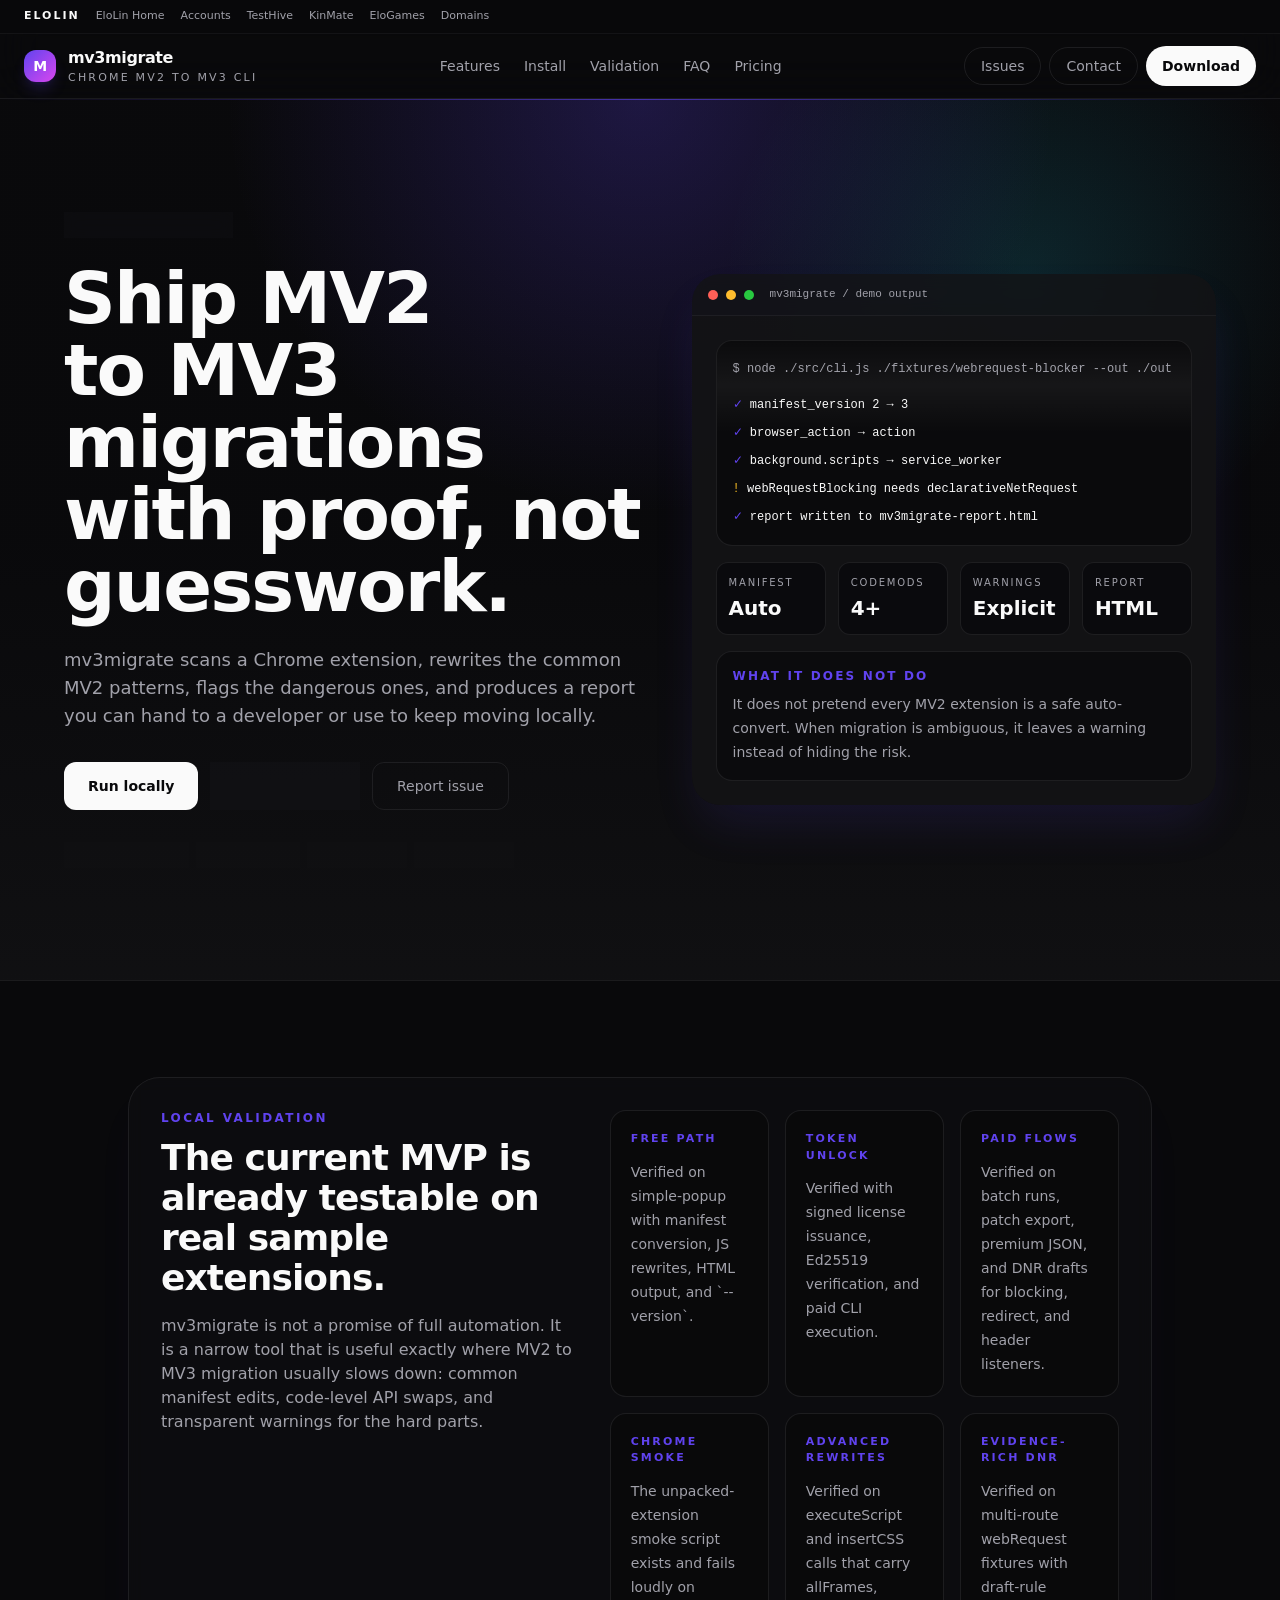
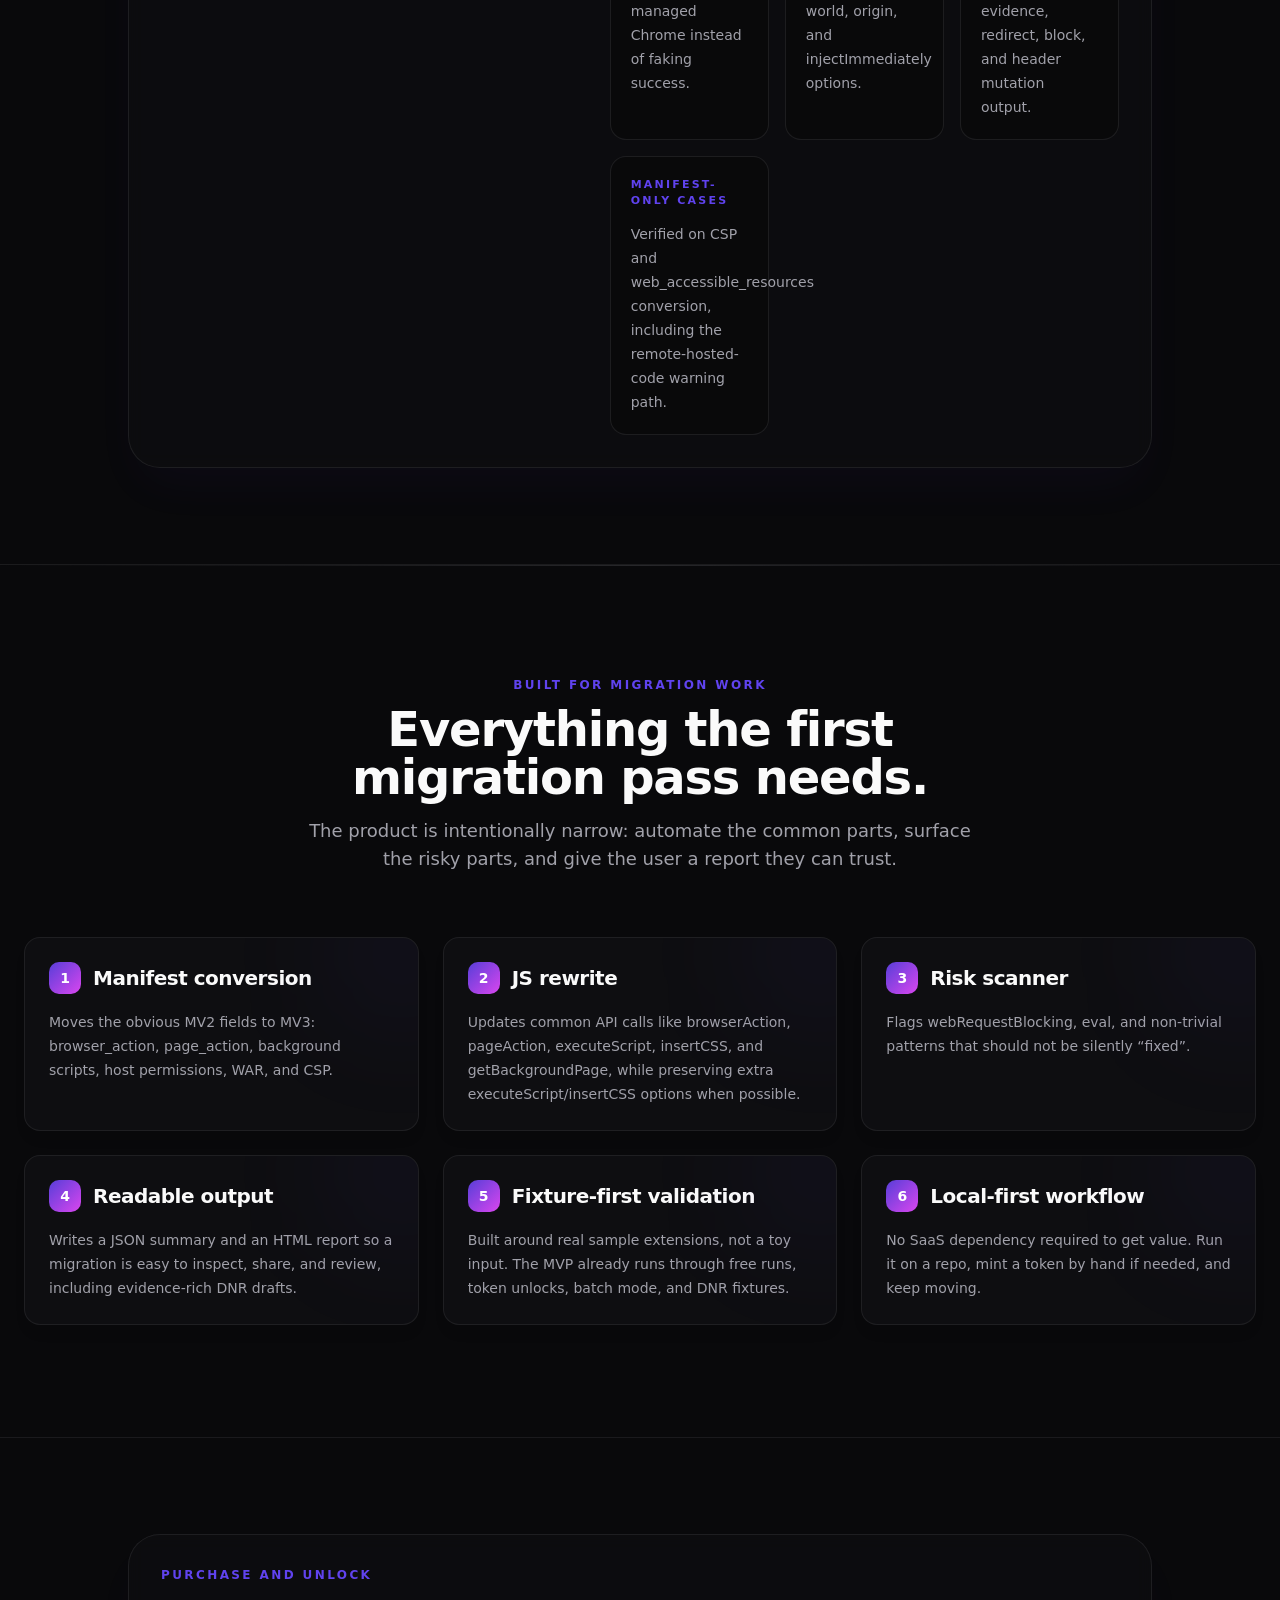
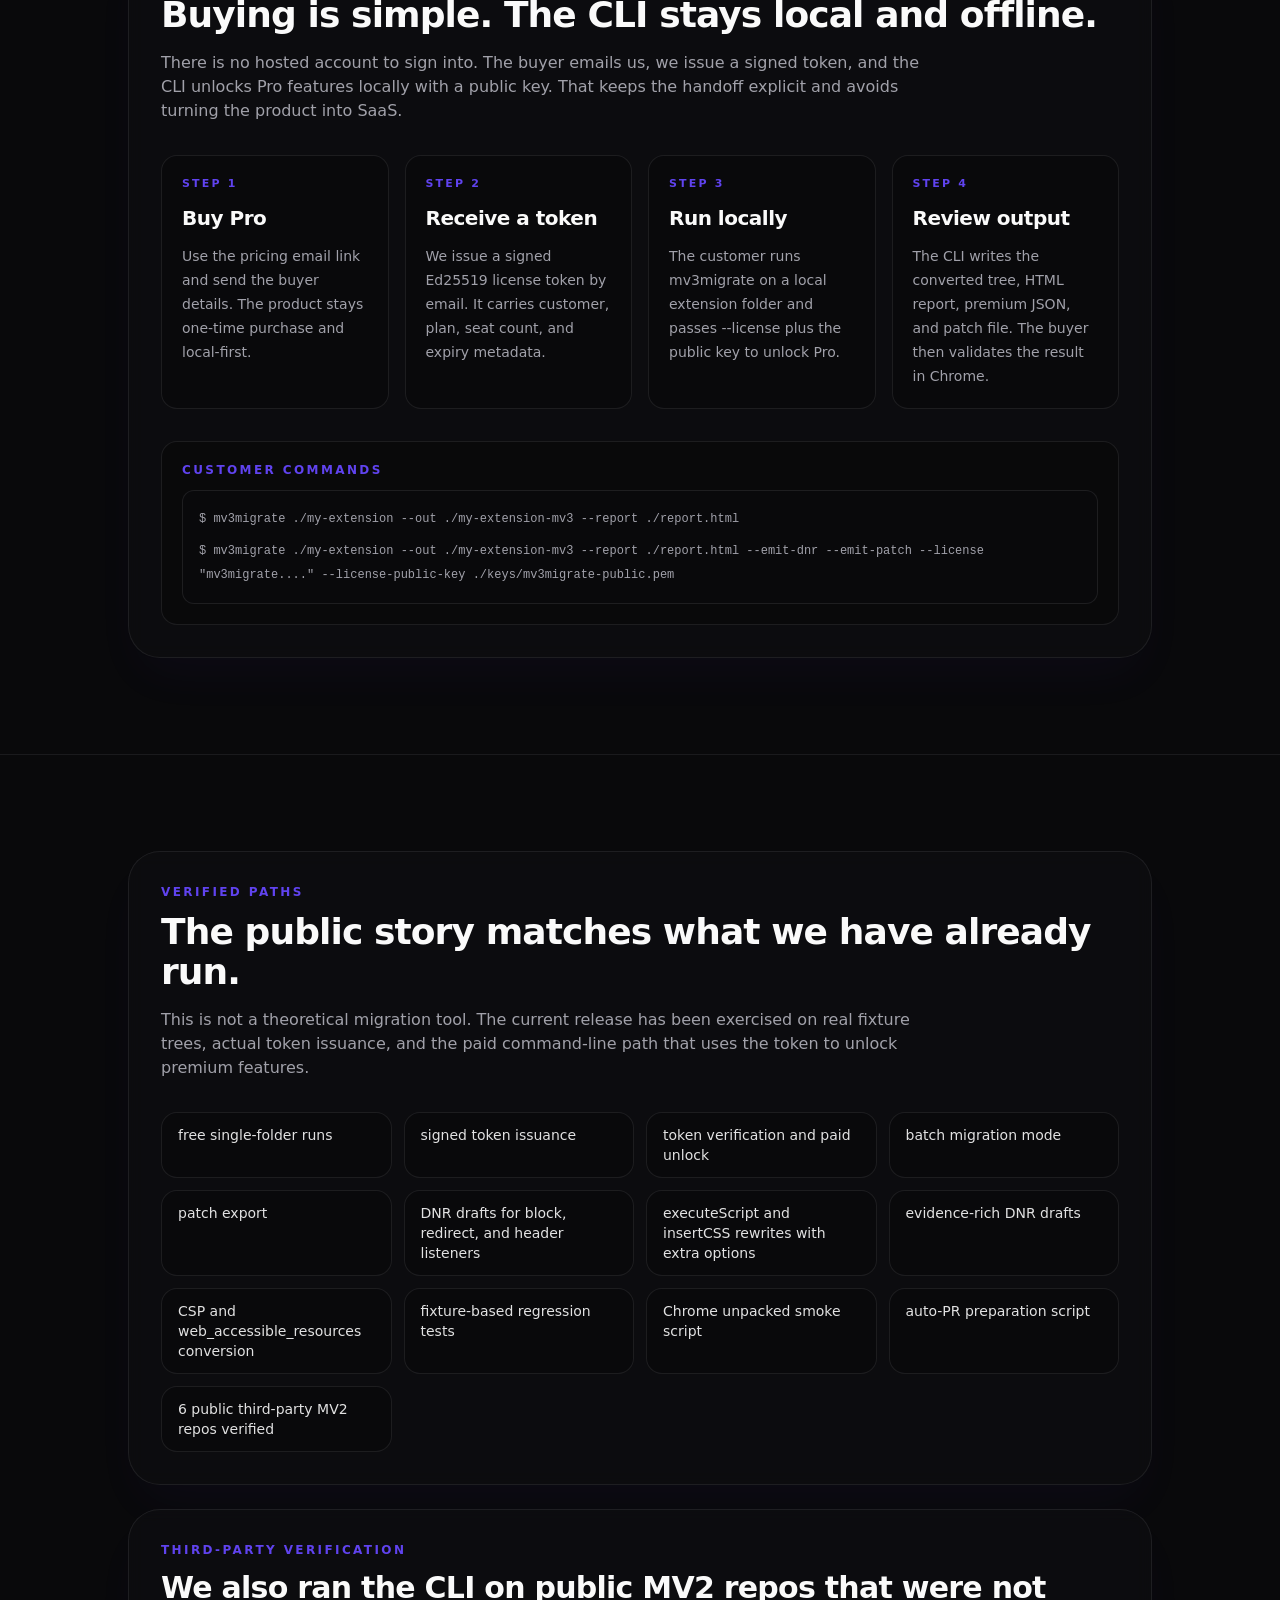
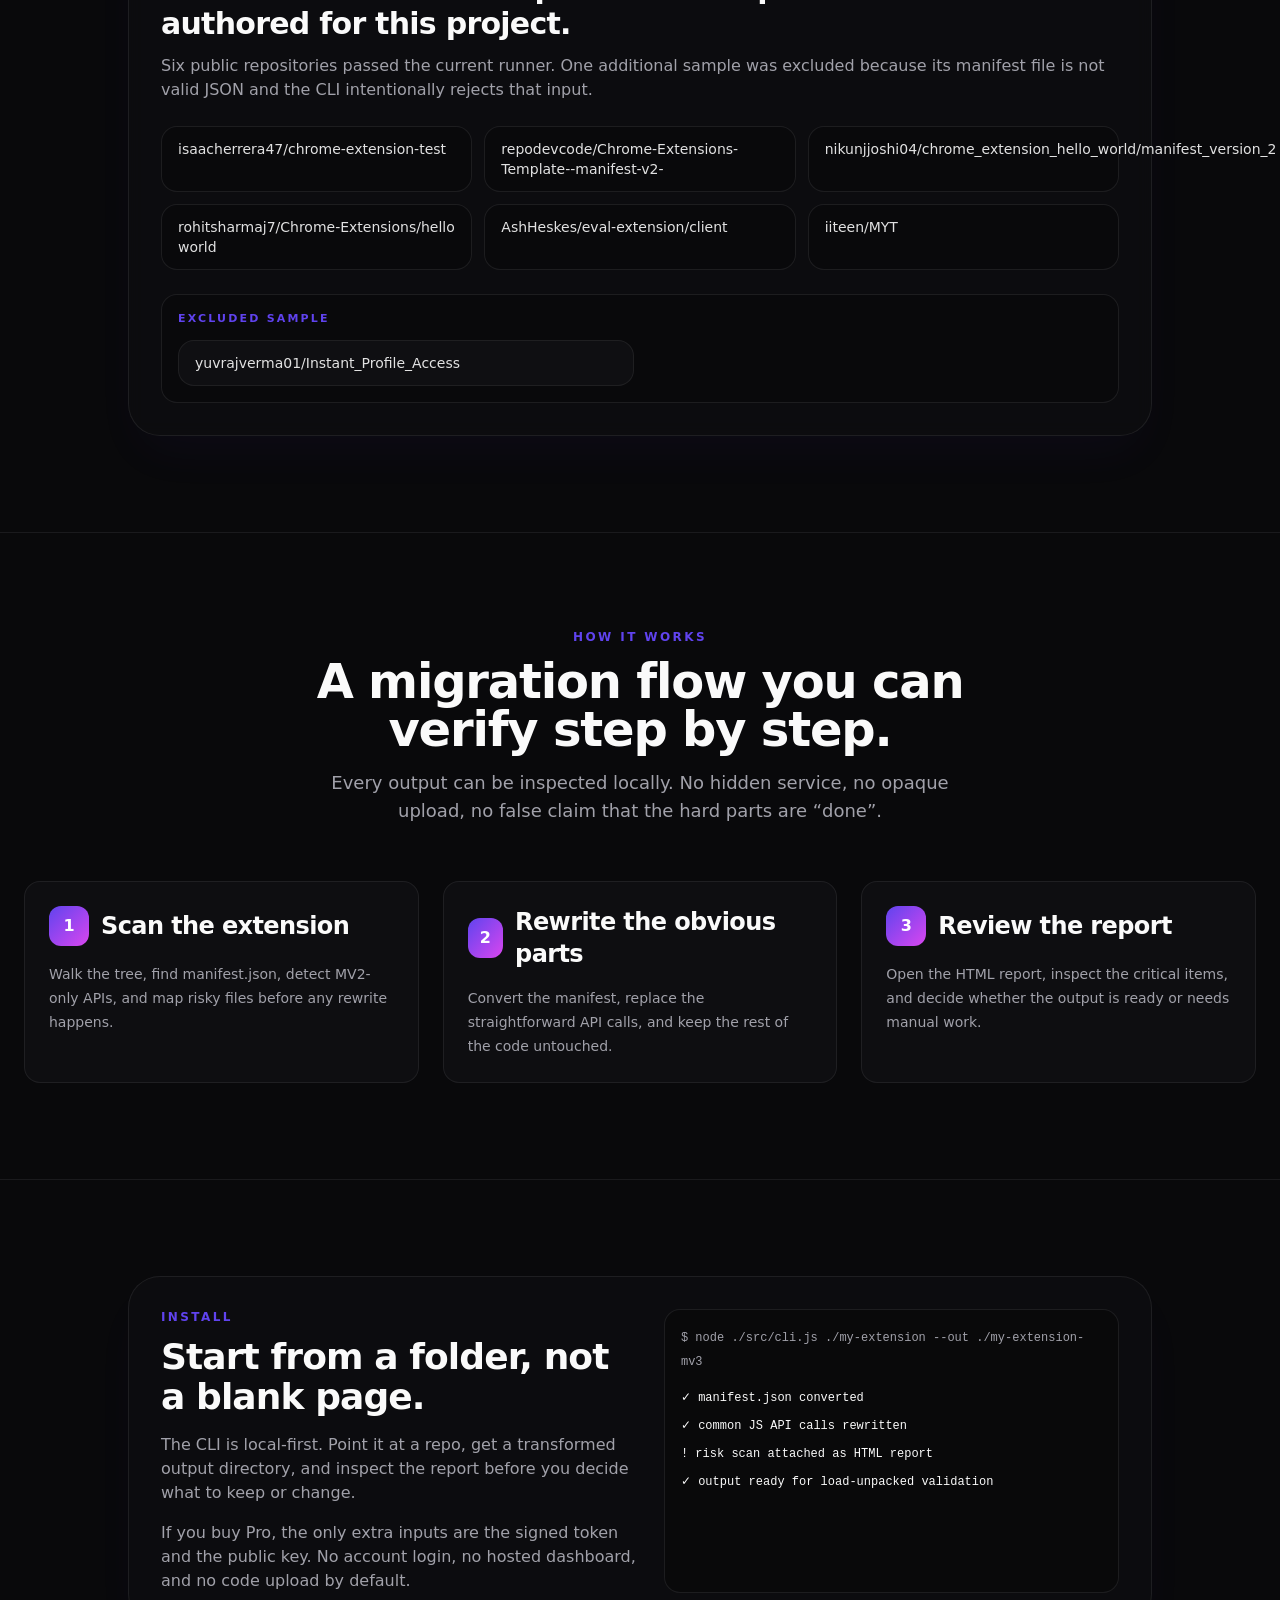
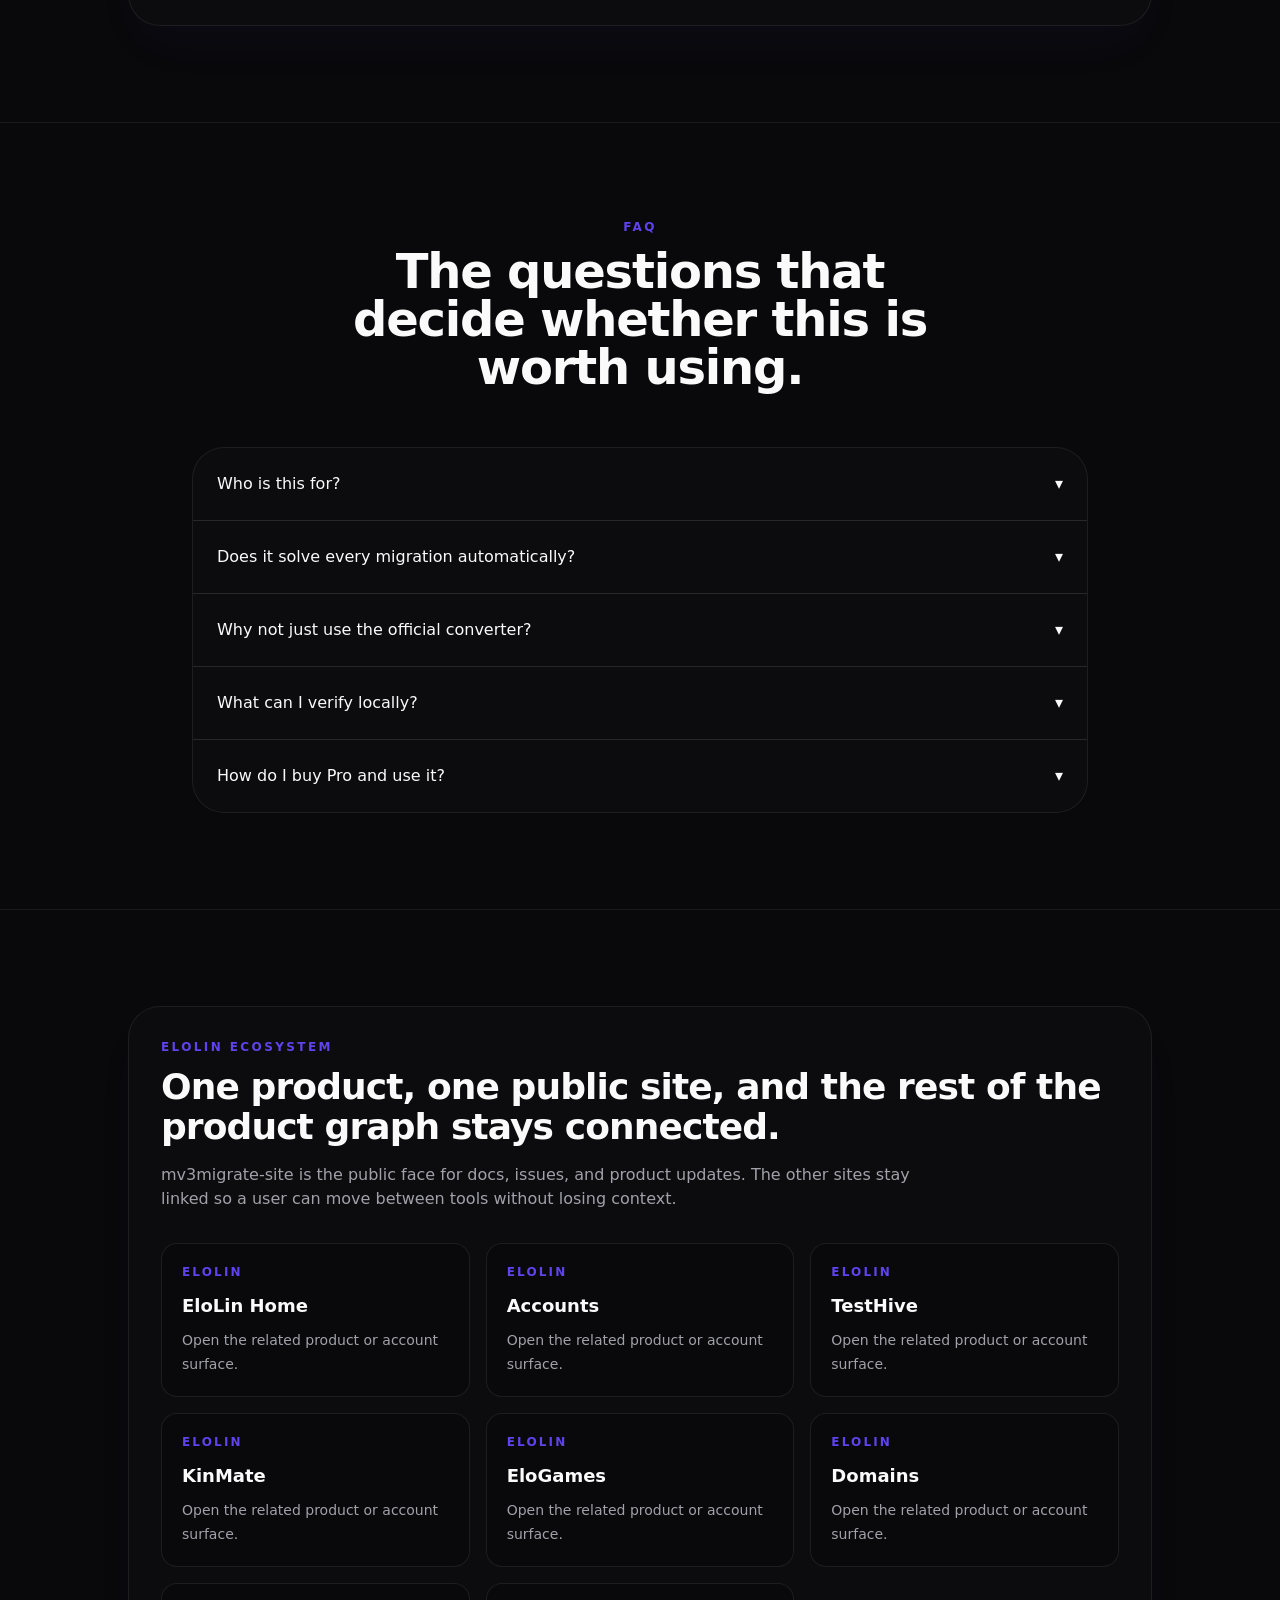
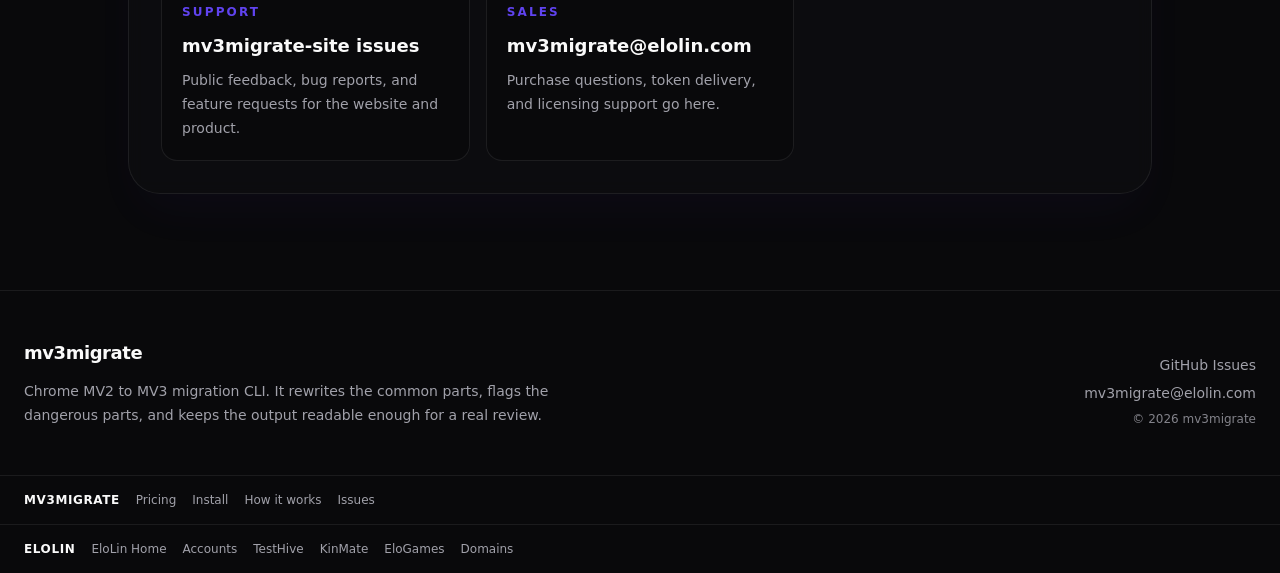
==== commit 0453c5c5: "Refresh site export with navigation and schema" ====
--- a/index.html
+++ b/index.html
@@ -1,2 +1,2 @@
-<!DOCTYPE html><!--8vGxSEriVpLs8m1kPriGo--><html lang="en"><head><meta charSet="utf-8"/><meta name="viewport" content="width=device-width, initial-scale=1"/><link rel="stylesheet" href="/_next/static/css/38cb5915e27722b3.css" data-precedence="next"/><link rel="preload" as="script" fetchPriority="low" href="/_next/static/chunks/webpack-fc5f04a1f7719d86.js"/><script src="/_next/static/chunks/fbf63d3a-19a99ad8306d1c9f.js" async=""></script><script src="/_next/static/chunks/70-27b9832a5c8902b0.js" async=""></script><script src="/_next/static/chunks/main-app-55c0cac0ee43e140.js" async=""></script><script src="/_next/static/chunks/app/error-70edf132e0f662d1.js" async=""></script><script src="/_next/static/chunks/164-9f30c140bebd164c.js" async=""></script><script src="/_next/static/chunks/app/(marketing)/layout-afed4d1cf46c7366.js" async=""></script><meta name="theme-color" media="(prefers-color-scheme: light)" content="#ffffff"/><meta name="theme-color" media="(prefers-color-scheme: dark)" content="#0a0a0c"/><title>mv3migrate — Chrome MV2 to MV3 migration CLI</title><meta name="description" content="Chrome MV2 to MV3 migration CLI with manifest conversion, JS rewrites, signed license unlocks, DNR drafts, patch export, and HTML reports."/><meta name="robots" content="index, follow"/><link rel="canonical" href="https://mv3migrate.elolin.com/"/><meta property="og:title" content="mv3migrate"/><meta property="og:description" content="Chrome MV2 to MV3 migration CLI with manifest conversion, JS rewrites, signed license unlocks, DNR drafts, patch export, and HTML reports."/><meta property="og:url" content="https://mv3migrate.elolin.com/"/><meta property="og:site_name" content="mv3migrate"/><meta property="og:type" content="website"/><meta name="twitter:card" content="summary_large_image"/><meta name="twitter:title" content="mv3migrate"/><meta name="twitter:description" content="Chrome MV2 to MV3 migration CLI with manifest conversion, JS rewrites, signed license unlocks, DNR drafts, patch export, and HTML reports."/><script src="/_next/static/chunks/polyfills-42372ed130431b0a.js" noModule=""></script></head><body class="dark min-h-dvh bg-background font-sans text-foreground"><div hidden=""><!--$--><!--/$--></div><!--$?--><template id="B:0"></template><div class="flex min-h-dvh items-center justify-center bg-background"><div class="size-8 animate-spin rounded-full border-2 border-muted border-t-brand" role="status" aria-label="Loading"></div></div><!--/$--><script>requestAnimationFrame(function(){$RT=performance.now()});</script><script src="/_next/static/chunks/webpack-fc5f04a1f7719d86.js" id="_R_" async=""></script><div hidden id="S:0"><main class="flex min-h-dvh flex-col bg-background"><section class="relative isolate overflow-hidden border-b border-border/60 bg-background"><div aria-hidden="true" class="absolute inset-0 -z-10 bg-[radial-gradient(circle_at_top,hsl(var(--brand)/0.24),transparent_38%),radial-gradient(circle_at_80%_20%,hsl(190_90%_55%/0.14),transparent_24%),linear-gradient(180deg,hsl(var(--background)),hsl(var(--background))_50%,hsl(var(--muted)/0.35))] animate-drift"></div><div aria-hidden="true" class="absolute inset-x-0 top-0 -z-10 h-px bg-gradient-to-r from-transparent via-brand/60 to-transparent"></div><div class="container py-20 sm:py-28"><div class="mx-auto grid max-w-6xl items-center gap-12 lg:grid-cols-[1.05fr_0.95fr]"><div><div class="inline-flex items-center gap-2 rounded-full border border-border/70 bg-card/45 px-3 py-1 text-xs font-medium text-muted-foreground backdrop-blur animate-fade-up"><span aria-hidden="true" class="size-1.5 rounded-full bg-emerald-400 shadow-[0_0_0_4px_hsl(142_76%_36%/0.12)]"></span>Local-first CLI release</div><h1 class="mt-6 max-w-3xl text-balance font-display text-5xl font-bold tracking-tight text-foreground sm:text-6xl lg:text-7xl animate-fade-up delay-100">Ship MV2 to MV3 migrations with proof, not guesswork.</h1><p class="mt-6 max-w-2xl text-pretty text-base leading-7 text-muted-foreground sm:text-lg animate-fade-up delay-200">mv3migrate<!-- --> scans a Chrome extension, rewrites the common MV2 patterns, flags the dangerous ones, and produces a report you can hand to a developer or use to keep moving locally.</p><div class="mt-8 flex flex-wrap gap-3 animate-fade-up delay-300"><a class="inline-flex h-12 items-center justify-center rounded-xl bg-foreground px-6 text-sm font-semibold text-background transition hover:scale-[1.01] active:scale-[0.99]" href="#install">Run locally</a><a class="inline-flex h-12 items-center justify-center rounded-xl border border-border bg-card/60 px-6 text-sm font-medium text-foreground backdrop-blur transition hover:border-brand/40 hover:bg-card" href="#validation">See validation</a><a href="https://github.com/DevEloLin/mv3migrate-site/issues" target="_blank" rel="noreferrer" class="inline-flex h-12 items-center justify-center rounded-xl border border-border/70 px-6 text-sm font-medium text-muted-foreground transition hover:border-brand/40 hover:text-foreground">Report issue</a></div><div class="mt-8 flex flex-wrap gap-2 animate-fade-up delay-400"><span class="inline-flex items-center rounded-full border border-border/60 bg-card/45 px-3 py-1 text-xs font-medium text-foreground/85 backdrop-blur">manifest rewrite</span><span class="inline-flex items-center rounded-full border border-border/60 bg-card/45 px-3 py-1 text-xs font-medium text-foreground/85 backdrop-blur">JS codemods</span><span class="inline-flex items-center rounded-full border border-border/60 bg-card/45 px-3 py-1 text-xs font-medium text-foreground/85 backdrop-blur">risk scanner</span><span class="inline-flex items-center rounded-full border border-border/60 bg-card/45 px-3 py-1 text-xs font-medium text-foreground/85 backdrop-blur">HTML report</span></div></div><div class="relative"><div aria-hidden="true" class="absolute -inset-6 -z-10 rounded-[2rem] bg-mesh-soft blur-2xl animate-pulse-soft"></div><div class="gradient-border overflow-hidden rounded-[1.75rem] shadow-2xl shadow-brand/15 animate-float-slow"><div class="border-b border-border/60 bg-card/80 px-4 py-3 backdrop-blur"><div class="flex items-center gap-2"><span class="size-2.5 rounded-full bg-[#ff5f57]"></span><span class="size-2.5 rounded-full bg-[#febc2e]"></span><span class="size-2.5 rounded-full bg-[#28c840]"></span><p class="ml-2 font-mono text-[11px] text-muted-foreground">mv3migrate / demo output</p></div></div><div class="grid gap-4 bg-card/95 p-5 sm:p-6"><div class="relative overflow-hidden rounded-2xl border border-border/70 bg-background/80 p-4 font-mono text-[12px] leading-6 text-foreground"><div aria-hidden="true" class="absolute inset-x-0 -top-1 h-24 bg-gradient-to-b from-transparent via-white/5 to-transparent animate-scanline"></div><div class="text-muted-foreground">$ node ./src/cli.js ./fixtures/webrequest-blocker --out ./out</div><div class="mt-3 space-y-1"><div class="animate-fade-up delay-100"><span class="text-brand">✓</span> manifest_version 2 → 3</div><div class="animate-fade-up delay-200"><span class="text-brand">✓</span> browser_action → action</div><div class="animate-fade-up delay-300"><span class="text-brand">✓</span> background.scripts → service_worker</div><div class="animate-fade-up delay-400"><span class="text-amber-400">!</span> webRequestBlocking needs declarativeNetRequest</div><div class="animate-fade-up delay-400"><span class="text-brand">✓</span> report written to mv3migrate-report.html</div></div></div><div class="grid grid-cols-2 gap-3 sm:grid-cols-4"><div class="rounded-xl border border-border/70 bg-background/75 p-3 animate-fade-up delay-100"><p class="text-[10px] font-medium uppercase tracking-[0.18em] text-muted-foreground">Manifest</p><p class="mt-1 font-display text-xl font-bold text-foreground">Auto</p></div><div class="rounded-xl border border-border/70 bg-background/75 p-3 animate-fade-up delay-200"><p class="text-[10px] font-medium uppercase tracking-[0.18em] text-muted-foreground">Codemods</p><p class="mt-1 font-display text-xl font-bold text-foreground">4+</p></div><div class="rounded-xl border border-border/70 bg-background/75 p-3 animate-fade-up delay-300"><p class="text-[10px] font-medium uppercase tracking-[0.18em] text-muted-foreground">Warnings</p><p class="mt-1 font-display text-xl font-bold text-foreground">Explicit</p></div><div class="rounded-xl border border-border/70 bg-background/75 p-3 animate-fade-up delay-400"><p class="text-[10px] font-medium uppercase tracking-[0.18em] text-muted-foreground">Report</p><p class="mt-1 font-display text-xl font-bold text-foreground">HTML</p></div></div><div class="rounded-2xl border border-border/70 bg-background/70 p-4"><p class="text-xs font-semibold uppercase tracking-[0.18em] text-brand">What it does not do</p><p class="mt-2 text-sm leading-6 text-muted-foreground">It does not pretend every MV2 extension is a safe auto-convert. When migration is ambiguous, it leaves a warning instead of hiding the risk.</p></div></div></div></div></div></div></section><section id="validation" class="relative isolate border-b border-border/60 py-20 sm:py-24"><div class="container"><div class="mx-auto max-w-5xl rounded-[2rem] border border-border/70 bg-card/45 p-6 shadow-2xl shadow-brand/5 backdrop-blur sm:p-8 animate-fade-up"><div class="grid gap-8 lg:grid-cols-[0.9fr_1.1fr]"><div><p class="text-xs font-semibold uppercase tracking-[0.2em] text-brand">Local validation</p><h2 class="mt-3 font-display text-3xl font-bold tracking-tight text-foreground sm:text-4xl">The current MVP is already testable on real sample extensions.</h2><p class="mt-4 text-sm leading-7 text-muted-foreground sm:text-base">mv3migrate<!-- --> is not a promise of full automation. It is a narrow tool that is useful exactly where MV2 to MV3 migration usually slows down: common manifest edits, code-level API swaps, and transparent warnings for the hard parts.</p></div><div class="grid gap-4 sm:grid-cols-3"><article class="rounded-2xl border border-border/70 bg-background/70 p-5 transition duration-300 hover:-translate-y-1 hover:border-brand/40"><p class="text-[11px] font-semibold uppercase tracking-[0.2em] text-brand">Free path</p><p class="mt-3 text-sm leading-6 text-muted-foreground">Verified on simple-popup with manifest conversion, JS rewrites, HTML output, and `--version`.</p></article><article class="rounded-2xl border border-border/70 bg-background/70 p-5 transition duration-300 hover:-translate-y-1 hover:border-brand/40"><p class="text-[11px] font-semibold uppercase tracking-[0.2em] text-brand">Token unlock</p><p class="mt-3 text-sm leading-6 text-muted-foreground">Verified with signed license issuance, Ed25519 verification, and paid CLI execution.</p></article><article class="rounded-2xl border border-border/70 bg-background/70 p-5 transition duration-300 hover:-translate-y-1 hover:border-brand/40"><p class="text-[11px] font-semibold uppercase tracking-[0.2em] text-brand">Paid flows</p><p class="mt-3 text-sm leading-6 text-muted-foreground">Verified on batch runs, patch export, premium JSON, and DNR drafts for blocking, redirect, and header listeners.</p></article><article class="rounded-2xl border border-border/70 bg-background/70 p-5 transition duration-300 hover:-translate-y-1 hover:border-brand/40"><p class="text-[11px] font-semibold uppercase tracking-[0.2em] text-brand">Chrome smoke</p><p class="mt-3 text-sm leading-6 text-muted-foreground">The unpacked-extension smoke script exists and fails loudly on managed Chrome instead of faking success.</p></article><article class="rounded-2xl border border-border/70 bg-background/70 p-5 transition duration-300 hover:-translate-y-1 hover:border-brand/40"><p class="text-[11px] font-semibold uppercase tracking-[0.2em] text-brand">Advanced rewrites</p><p class="mt-3 text-sm leading-6 text-muted-foreground">Verified on executeScript and insertCSS calls that carry allFrames, world, origin, and injectImmediately options.</p></article><article class="rounded-2xl border border-border/70 bg-background/70 p-5 transition duration-300 hover:-translate-y-1 hover:border-brand/40"><p class="text-[11px] font-semibold uppercase tracking-[0.2em] text-brand">Evidence-rich DNR</p><p class="mt-3 text-sm leading-6 text-muted-foreground">Verified on multi-route webRequest fixtures with draft-rule evidence, redirect, block, and header mutation output.</p></article><article class="rounded-2xl border border-border/70 bg-background/70 p-5 transition duration-300 hover:-translate-y-1 hover:border-brand/40"><p class="text-[11px] font-semibold uppercase tracking-[0.2em] text-brand">Manifest-only cases</p><p class="mt-3 text-sm leading-6 text-muted-foreground">Verified on CSP and web_accessible_resources conversion, including the remote-hosted-code warning path.</p></article></div></div></div></div></section><section id="features" class="relative isolate border-b border-border/60 py-20 sm:py-28"><div aria-hidden="true" class="absolute inset-x-0 top-0 -z-10 h-px bg-gradient-to-r from-transparent via-border to-transparent"></div><div class="container"><header class="mx-auto max-w-2xl text-center"><p class="text-xs font-semibold uppercase tracking-[0.2em] text-brand">Built for migration work</p><h2 class="mt-3 font-display text-4xl font-bold tracking-tight text-foreground sm:text-5xl">Everything the first migration pass needs.</h2><p class="mt-4 text-base leading-7 text-muted-foreground sm:text-lg">The product is intentionally narrow: automate the common parts, surface the risky parts, and give the user a report they can trust.</p></header><div class="mt-16 grid gap-6 md:grid-cols-2 xl:grid-cols-3"><article class="group relative overflow-hidden rounded-2xl border border-border/70 bg-card/60 p-6 shadow-lg shadow-black/5 transition duration-300 hover:-translate-y-0.5 hover:border-brand/40 hover:bg-card"><div aria-hidden="true" class="absolute inset-x-0 top-0 h-px bg-gradient-to-r from-transparent via-brand/40 to-transparent opacity-0 transition group-hover:opacity-100"></div><div aria-hidden="true" class="absolute -right-10 -top-10 size-28 rounded-full bg-brand/10 blur-3xl transition duration-500 group-hover:scale-110"></div><div class="flex items-center gap-3"><span class="grid size-8 place-items-center rounded-lg bg-gradient-to-br from-brand/90 to-fuchsia-500 text-sm font-bold text-white">1</span><h3 class="font-display text-xl font-bold tracking-tight text-foreground">Manifest conversion</h3></div><p class="mt-4 text-sm leading-6 text-muted-foreground">Moves the obvious MV2 fields to MV3: browser_action, page_action, background scripts, host permissions, WAR, and CSP.</p></article><article class="group relative overflow-hidden rounded-2xl border border-border/70 bg-card/60 p-6 shadow-lg shadow-black/5 transition duration-300 hover:-translate-y-0.5 hover:border-brand/40 hover:bg-card"><div aria-hidden="true" class="absolute inset-x-0 top-0 h-px bg-gradient-to-r from-transparent via-brand/40 to-transparent opacity-0 transition group-hover:opacity-100"></div><div aria-hidden="true" class="absolute -right-10 -top-10 size-28 rounded-full bg-brand/10 blur-3xl transition duration-500 group-hover:scale-110"></div><div class="flex items-center gap-3"><span class="grid size-8 place-items-center rounded-lg bg-gradient-to-br from-brand/90 to-fuchsia-500 text-sm font-bold text-white">2</span><h3 class="font-display text-xl font-bold tracking-tight text-foreground">JS rewrite</h3></div><p class="mt-4 text-sm leading-6 text-muted-foreground">Updates common API calls like browserAction, pageAction, executeScript, insertCSS, and getBackgroundPage, while preserving extra executeScript/insertCSS options when possible.</p></article><article class="group relative overflow-hidden rounded-2xl border border-border/70 bg-card/60 p-6 shadow-lg shadow-black/5 transition duration-300 hover:-translate-y-0.5 hover:border-brand/40 hover:bg-card"><div aria-hidden="true" class="absolute inset-x-0 top-0 h-px bg-gradient-to-r from-transparent via-brand/40 to-transparent opacity-0 transition group-hover:opacity-100"></div><div aria-hidden="true" class="absolute -right-10 -top-10 size-28 rounded-full bg-brand/10 blur-3xl transition duration-500 group-hover:scale-110"></div><div class="flex items-center gap-3"><span class="grid size-8 place-items-center rounded-lg bg-gradient-to-br from-brand/90 to-fuchsia-500 text-sm font-bold text-white">3</span><h3 class="font-display text-xl font-bold tracking-tight text-foreground">Risk scanner</h3></div><p class="mt-4 text-sm leading-6 text-muted-foreground">Flags webRequestBlocking, eval, and non-trivial patterns that should not be silently “fixed”.</p></article><article class="group relative overflow-hidden rounded-2xl border border-border/70 bg-card/60 p-6 shadow-lg shadow-black/5 transition duration-300 hover:-translate-y-0.5 hover:border-brand/40 hover:bg-card"><div aria-hidden="true" class="absolute inset-x-0 top-0 h-px bg-gradient-to-r from-transparent via-brand/40 to-transparent opacity-0 transition group-hover:opacity-100"></div><div aria-hidden="true" class="absolute -right-10 -top-10 size-28 rounded-full bg-brand/10 blur-3xl transition duration-500 group-hover:scale-110"></div><div class="flex items-center gap-3"><span class="grid size-8 place-items-center rounded-lg bg-gradient-to-br from-brand/90 to-fuchsia-500 text-sm font-bold text-white">4</span><h3 class="font-display text-xl font-bold tracking-tight text-foreground">Readable output</h3></div><p class="mt-4 text-sm leading-6 text-muted-foreground">Writes a JSON summary and an HTML report so a migration is easy to inspect, share, and review, including evidence-rich DNR drafts.</p></article><article class="group relative overflow-hidden rounded-2xl border border-border/70 bg-card/60 p-6 shadow-lg shadow-black/5 transition duration-300 hover:-translate-y-0.5 hover:border-brand/40 hover:bg-card"><div aria-hidden="true" class="absolute inset-x-0 top-0 h-px bg-gradient-to-r from-transparent via-brand/40 to-transparent opacity-0 transition group-hover:opacity-100"></div><div aria-hidden="true" class="absolute -right-10 -top-10 size-28 rounded-full bg-brand/10 blur-3xl transition duration-500 group-hover:scale-110"></div><div class="flex items-center gap-3"><span class="grid size-8 place-items-center rounded-lg bg-gradient-to-br from-brand/90 to-fuchsia-500 text-sm font-bold text-white">5</span><h3 class="font-display text-xl font-bold tracking-tight text-foreground">Fixture-first validation</h3></div><p class="mt-4 text-sm leading-6 text-muted-foreground">Built around real sample extensions, not a toy input. The MVP already runs through free runs, token unlocks, batch mode, and DNR fixtures.</p></article><article class="group relative overflow-hidden rounded-2xl border border-border/70 bg-card/60 p-6 shadow-lg shadow-black/5 transition duration-300 hover:-translate-y-0.5 hover:border-brand/40 hover:bg-card"><div aria-hidden="true" class="absolute inset-x-0 top-0 h-px bg-gradient-to-r from-transparent via-brand/40 to-transparent opacity-0 transition group-hover:opacity-100"></div><div aria-hidden="true" class="absolute -right-10 -top-10 size-28 rounded-full bg-brand/10 blur-3xl transition duration-500 group-hover:scale-110"></div><div class="flex items-center gap-3"><span class="grid size-8 place-items-center rounded-lg bg-gradient-to-br from-brand/90 to-fuchsia-500 text-sm font-bold text-white">6</span><h3 class="font-display text-xl font-bold tracking-tight text-foreground">Local-first workflow</h3></div><p class="mt-4 text-sm leading-6 text-muted-foreground">No SaaS dependency required to get value. Run it on a repo, mint a token by hand if needed, and keep moving.</p></article></div></div></section><section class="relative isolate border-b border-border/60 py-20 sm:py-24"><div class="container"><div class="mx-auto max-w-5xl rounded-[2rem] border border-border/70 bg-card/45 p-6 shadow-2xl shadow-brand/5 backdrop-blur sm:p-8 animate-fade-up"><p class="text-xs font-semibold uppercase tracking-[0.2em] text-brand">Purchase and unlock</p><h2 class="mt-3 font-display text-3xl font-bold tracking-tight text-foreground sm:text-4xl">Buying is simple. The CLI stays local and offline.</h2><p class="mt-4 max-w-3xl text-sm leading-7 text-muted-foreground sm:text-base">There is no hosted account to sign into. The buyer emails us, we issue a signed token, and the CLI unlocks Pro features locally with a public key. That keeps the handoff explicit and avoids turning the product into SaaS.</p><div class="mt-8 grid gap-4 lg:grid-cols-4"><article class="rounded-2xl border border-border/70 bg-background/75 p-5 transition duration-300 hover:-translate-y-1 hover:border-brand/40"><p class="text-[11px] font-semibold uppercase tracking-[0.2em] text-brand">Step <!-- -->1</p><h3 class="mt-3 font-display text-xl font-bold tracking-tight text-foreground">Buy Pro</h3><p class="mt-3 text-sm leading-6 text-muted-foreground">Use the pricing email link and send the buyer details. The product stays one-time purchase and local-first.</p></article><article class="rounded-2xl border border-border/70 bg-background/75 p-5 transition duration-300 hover:-translate-y-1 hover:border-brand/40"><p class="text-[11px] font-semibold uppercase tracking-[0.2em] text-brand">Step <!-- -->2</p><h3 class="mt-3 font-display text-xl font-bold tracking-tight text-foreground">Receive a token</h3><p class="mt-3 text-sm leading-6 text-muted-foreground">We issue a signed Ed25519 license token by email. It carries customer, plan, seat count, and expiry metadata.</p></article><article class="rounded-2xl border border-border/70 bg-background/75 p-5 transition duration-300 hover:-translate-y-1 hover:border-brand/40"><p class="text-[11px] font-semibold uppercase tracking-[0.2em] text-brand">Step <!-- -->3</p><h3 class="mt-3 font-display text-xl font-bold tracking-tight text-foreground">Run locally</h3><p class="mt-3 text-sm leading-6 text-muted-foreground">The customer runs mv3migrate on a local extension folder and passes --license plus the public key to unlock Pro.</p></article><article class="rounded-2xl border border-border/70 bg-background/75 p-5 transition duration-300 hover:-translate-y-1 hover:border-brand/40"><p class="text-[11px] font-semibold uppercase tracking-[0.2em] text-brand">Step <!-- -->4</p><h3 class="mt-3 font-display text-xl font-bold tracking-tight text-foreground">Review output</h3><p class="mt-3 text-sm leading-6 text-muted-foreground">The CLI writes the converted tree, HTML report, premium JSON, and patch file. The buyer then validates the result in Chrome.</p></article></div><div class="mt-8 rounded-2xl border border-border/70 bg-background/80 p-5"><p class="text-xs font-semibold uppercase tracking-[0.2em] text-brand">Customer commands</p><div class="mt-3 rounded-xl border border-border/70 bg-background p-4 font-mono text-[12px] leading-6 text-foreground"><div class="text-muted-foreground">$ mv3migrate ./my-extension --out ./my-extension-mv3 --report ./report.html</div><div class="mt-2 text-muted-foreground">$ mv3migrate ./my-extension --out ./my-extension-mv3 --report ./report.html --emit-dnr --emit-patch --license &quot;mv3migrate....&quot; --license-public-key ./keys/mv3migrate-public.pem</div></div></div></div></div></section><section class="relative isolate border-b border-border/60 py-20 sm:py-24"><div class="container"><div class="mx-auto max-w-5xl rounded-[2rem] border border-border/70 bg-card/45 p-6 shadow-2xl shadow-brand/5 backdrop-blur sm:p-8 animate-fade-up"><p class="text-xs font-semibold uppercase tracking-[0.2em] text-brand">Verified paths</p><h2 class="mt-3 font-display text-3xl font-bold tracking-tight text-foreground sm:text-4xl">The public story matches what we have already run.</h2><p class="mt-4 max-w-3xl text-sm leading-7 text-muted-foreground sm:text-base">This is not a theoretical migration tool. The current release has been exercised on real fixture trees, actual token issuance, and the paid command-line path that uses the token to unlock premium features.</p><div class="mt-8 grid gap-3 sm:grid-cols-2 lg:grid-cols-4"><div class="rounded-2xl border border-border/70 bg-background/75 px-4 py-3 text-sm text-foreground/90 transition duration-300 hover:-translate-y-0.5 hover:border-brand/40">free single-folder runs</div><div class="rounded-2xl border border-border/70 bg-background/75 px-4 py-3 text-sm text-foreground/90 transition duration-300 hover:-translate-y-0.5 hover:border-brand/40">signed token issuance</div><div class="rounded-2xl border border-border/70 bg-background/75 px-4 py-3 text-sm text-foreground/90 transition duration-300 hover:-translate-y-0.5 hover:border-brand/40">token verification and paid unlock</div><div class="rounded-2xl border border-border/70 bg-background/75 px-4 py-3 text-sm text-foreground/90 transition duration-300 hover:-translate-y-0.5 hover:border-brand/40">batch migration mode</div><div class="rounded-2xl border border-border/70 bg-background/75 px-4 py-3 text-sm text-foreground/90 transition duration-300 hover:-translate-y-0.5 hover:border-brand/40">patch export</div><div class="rounded-2xl border border-border/70 bg-background/75 px-4 py-3 text-sm text-foreground/90 transition duration-300 hover:-translate-y-0.5 hover:border-brand/40">DNR drafts for block, redirect, and header listeners</div><div class="rounded-2xl border border-border/70 bg-background/75 px-4 py-3 text-sm text-foreground/90 transition duration-300 hover:-translate-y-0.5 hover:border-brand/40">executeScript and insertCSS rewrites with extra options</div><div class="rounded-2xl border border-border/70 bg-background/75 px-4 py-3 text-sm text-foreground/90 transition duration-300 hover:-translate-y-0.5 hover:border-brand/40">evidence-rich DNR drafts</div><div class="rounded-2xl border border-border/70 bg-background/75 px-4 py-3 text-sm text-foreground/90 transition duration-300 hover:-translate-y-0.5 hover:border-brand/40">CSP and web_accessible_resources conversion</div><div class="rounded-2xl border border-border/70 bg-background/75 px-4 py-3 text-sm text-foreground/90 transition duration-300 hover:-translate-y-0.5 hover:border-brand/40">fixture-based regression tests</div><div class="rounded-2xl border border-border/70 bg-background/75 px-4 py-3 text-sm text-foreground/90 transition duration-300 hover:-translate-y-0.5 hover:border-brand/40">Chrome unpacked smoke script</div><div class="rounded-2xl border border-border/70 bg-background/75 px-4 py-3 text-sm text-foreground/90 transition duration-300 hover:-translate-y-0.5 hover:border-brand/40">auto-PR preparation script</div><div class="rounded-2xl border border-border/70 bg-background/75 px-4 py-3 text-sm text-foreground/90 transition duration-300 hover:-translate-y-0.5 hover:border-brand/40">6 public third-party MV2 repos verified</div></div></div><div class="mx-auto mt-6 max-w-5xl rounded-[2rem] border border-border/70 bg-card/45 p-6 shadow-2xl shadow-brand/5 backdrop-blur sm:p-8 animate-fade-up delay-200"><p class="text-xs font-semibold uppercase tracking-[0.2em] text-brand">Third-party verification</p><h3 class="mt-3 font-display text-2xl font-bold tracking-tight text-foreground sm:text-3xl">We also ran the CLI on public MV2 repos that were not authored for this project.</h3><p class="mt-3 text-sm leading-7 text-muted-foreground sm:text-base">Six public repositories passed the current runner. One additional sample was excluded because its manifest file is not valid JSON and the CLI intentionally rejects that input.</p><div class="mt-6 grid gap-3 sm:grid-cols-2 xl:grid-cols-3"><div class="rounded-2xl border border-border/70 bg-background/75 px-4 py-3 text-sm text-foreground/90 transition duration-300 hover:-translate-y-0.5 hover:border-brand/40">isaacherrera47/chrome-extension-test</div><div class="rounded-2xl border border-border/70 bg-background/75 px-4 py-3 text-sm text-foreground/90 transition duration-300 hover:-translate-y-0.5 hover:border-brand/40">repodevcode/Chrome-Extensions-Template--manifest-v2-</div><div class="rounded-2xl border border-border/70 bg-background/75 px-4 py-3 text-sm text-foreground/90 transition duration-300 hover:-translate-y-0.5 hover:border-brand/40">nikunjjoshi04/chrome_extension_hello_world/manifest_version_2</div><div class="rounded-2xl border border-border/70 bg-background/75 px-4 py-3 text-sm text-foreground/90 transition duration-300 hover:-translate-y-0.5 hover:border-brand/40">rohitsharmaj7/Chrome-Extensions/hello world</div><div class="rounded-2xl border border-border/70 bg-background/75 px-4 py-3 text-sm text-foreground/90 transition duration-300 hover:-translate-y-0.5 hover:border-brand/40">AshHeskes/eval-extension/client</div><div class="rounded-2xl border border-border/70 bg-background/75 px-4 py-3 text-sm text-foreground/90 transition duration-300 hover:-translate-y-0.5 hover:border-brand/40">iiteen/MYT</div></div><div class="mt-6 rounded-2xl border border-border/70 bg-background/75 p-4"><p class="text-[11px] font-semibold uppercase tracking-[0.2em] text-brand">Excluded sample</p><div class="mt-3 grid gap-3 sm:grid-cols-2"><div class="rounded-2xl border border-border/70 bg-card/70 px-4 py-3 text-sm text-foreground/90">yuvrajverma01/Instant_Profile_Access</div></div></div></div></div></section><section class="relative isolate border-b border-border/60 py-20 sm:py-24"><div class="container"><header class="mx-auto max-w-2xl text-center animate-fade-up"><p class="text-xs font-semibold uppercase tracking-[0.2em] text-brand">How it works</p><h2 class="mt-3 font-display text-4xl font-bold tracking-tight text-foreground sm:text-5xl">A migration flow you can verify step by step.</h2><p class="mt-4 text-base leading-7 text-muted-foreground sm:text-lg">Every output can be inspected locally. No hidden service, no opaque upload, no false claim that the hard parts are “done”.</p></header><div class="mt-14 grid gap-6 lg:grid-cols-3"><article class="rounded-2xl border border-border/70 bg-card/60 p-6 transition duration-300 hover:-translate-y-1 hover:border-brand/40"><div class="flex items-center gap-3"><span class="grid size-10 place-items-center rounded-xl bg-gradient-to-br from-brand to-fuchsia-500 font-display text-base font-bold text-white">1</span><h3 class="font-display text-2xl font-bold tracking-tight text-foreground">Scan the extension</h3></div><p class="mt-4 text-sm leading-6 text-muted-foreground">Walk the tree, find manifest.json, detect MV2-only APIs, and map risky files before any rewrite happens.</p></article><article class="rounded-2xl border border-border/70 bg-card/60 p-6 transition duration-300 hover:-translate-y-1 hover:border-brand/40"><div class="flex items-center gap-3"><span class="grid size-10 place-items-center rounded-xl bg-gradient-to-br from-brand to-fuchsia-500 font-display text-base font-bold text-white">2</span><h3 class="font-display text-2xl font-bold tracking-tight text-foreground">Rewrite the obvious parts</h3></div><p class="mt-4 text-sm leading-6 text-muted-foreground">Convert the manifest, replace the straightforward API calls, and keep the rest of the code untouched.</p></article><article class="rounded-2xl border border-border/70 bg-card/60 p-6 transition duration-300 hover:-translate-y-1 hover:border-brand/40"><div class="flex items-center gap-3"><span class="grid size-10 place-items-center rounded-xl bg-gradient-to-br from-brand to-fuchsia-500 font-display text-base font-bold text-white">3</span><h3 class="font-display text-2xl font-bold tracking-tight text-foreground">Review the report</h3></div><p class="mt-4 text-sm leading-6 text-muted-foreground">Open the HTML report, inspect the critical items, and decide whether the output is ready or needs manual work.</p></article></div></div></section><section id="install" class="relative isolate border-b border-border/60 py-20 sm:py-24"><div class="container"><div class="mx-auto grid max-w-5xl gap-6 rounded-[2rem] border border-border/70 bg-card/45 p-6 shadow-2xl shadow-brand/5 lg:grid-cols-[1fr_0.95fr] sm:p-8 animate-fade-up"><div><p class="text-xs font-semibold uppercase tracking-[0.2em] text-brand">Install</p><h2 class="mt-3 font-display text-3xl font-bold tracking-tight text-foreground sm:text-4xl">Start from a folder, not a blank page.</h2><p class="mt-4 max-w-xl text-sm leading-7 text-muted-foreground sm:text-base">The CLI is local-first. Point it at a repo, get a transformed output directory, and inspect the report before you decide what to keep or change.</p><p class="mt-4 max-w-xl text-sm leading-7 text-muted-foreground sm:text-base">If you buy Pro, the only extra inputs are the signed token and the public key. No account login, no hosted dashboard, and no code upload by default.</p></div><div class="rounded-2xl border border-border/70 bg-background/80 p-4 font-mono text-[12px] leading-6 text-foreground"><div class="text-muted-foreground">$ node ./src/cli.js ./my-extension --out ./my-extension-mv3</div><div class="mt-3 space-y-1"><div>✓ manifest.json converted</div><div>✓ common JS API calls rewritten</div><div>! risk scan attached as HTML report</div><div>✓ output ready for load-unpacked validation</div></div></div></div></div></section><section id="faq" class="relative isolate py-20 sm:py-24"><div class="container"><header class="mx-auto max-w-2xl text-center animate-fade-up"><p class="text-xs font-semibold uppercase tracking-[0.2em] text-brand">FAQ</p><h2 class="mt-3 font-display text-4xl font-bold tracking-tight text-foreground sm:text-5xl">The questions that decide whether this is worth using.</h2></header><div class="mx-auto mt-14 max-w-4xl divide-y divide-border rounded-[2rem] border border-border/70 bg-card/45 backdrop-blur animate-fade-up delay-200"><details class="group p-6 transition duration-300 open:bg-background/40 hover:bg-background/30"><summary class="flex cursor-pointer list-none items-center justify-between gap-4 font-medium text-foreground"><span>Who is this for?</span><span class="transition group-open:rotate-180">▾</span></summary><p class="mt-3 max-w-3xl text-sm leading-7 text-muted-foreground">Developers and maintainers who already have MV2 code and need a first-pass migration path instead of a blank template.</p></details><details class="group p-6 transition duration-300 open:bg-background/40 hover:bg-background/30"><summary class="flex cursor-pointer list-none items-center justify-between gap-4 font-medium text-foreground"><span>Does it solve every migration automatically?</span><span class="transition group-open:rotate-180">▾</span></summary><p class="mt-3 max-w-3xl text-sm leading-7 text-muted-foreground">No. It automates the common shape of the work and explicitly leaves ambiguous cases as warnings.</p></details><details class="group p-6 transition duration-300 open:bg-background/40 hover:bg-background/30"><summary class="flex cursor-pointer list-none items-center justify-between gap-4 font-medium text-foreground"><span>Why not just use the official converter?</span><span class="transition group-open:rotate-180">▾</span></summary><p class="mt-3 max-w-3xl text-sm leading-7 text-muted-foreground">The official tools help, but they do not complete the whole migration. This product is focused on the missing middle.</p></details><details class="group p-6 transition duration-300 open:bg-background/40 hover:bg-background/30"><summary class="flex cursor-pointer list-none items-center justify-between gap-4 font-medium text-foreground"><span>What can I verify locally?</span><span class="transition group-open:rotate-180">▾</span></summary><p class="mt-3 max-w-3xl text-sm leading-7 text-muted-foreground">Run the CLI on fixtures, inspect the transformed output, confirm the HTML report, test the license-token path on a local keypair, and load the output as an unpacked extension in Chrome.</p></details><details class="group p-6 transition duration-300 open:bg-background/40 hover:bg-background/30"><summary class="flex cursor-pointer list-none items-center justify-between gap-4 font-medium text-foreground"><span>How do I buy Pro and use it?</span><span class="transition group-open:rotate-180">▾</span></summary><p class="mt-3 max-w-3xl text-sm leading-7 text-muted-foreground">Click the pricing email link, receive a signed token by email, then run mv3migrate with --license and --license-public-key on your local extension folder.</p></details></div></div></section><footer class="border-t border-border/60 bg-background"><div class="container grid gap-8 py-12 sm:grid-cols-[1.3fr_0.7fr] sm:items-end animate-fade-up"><div><p class="font-display text-lg font-bold tracking-tight text-foreground">mv3migrate</p><p class="mt-3 max-w-xl text-sm leading-6 text-muted-foreground">Chrome MV2 to MV3 migration CLI. It rewrites the common parts, flags the dangerous parts, and keeps the output readable enough for a real review.</p></div><div class="flex flex-col gap-2 text-sm text-muted-foreground sm:items-end"><a href="https://github.com/DevEloLin/mv3migrate-site/issues" target="_blank" rel="noreferrer" class="transition hover:text-foreground">GitHub Issues</a><a href="mailto:mv3migrate@elolin.com" class="transition hover:text-foreground">mv3migrate@elolin.com</a><p class="text-xs text-muted-foreground/80">© <!-- -->2026<!-- --> <!-- -->mv3migrate</p></div></div><div class="border-t border-border/60"><div class="container py-4"><nav aria-label="EloLin ecosystem" class="flex flex-wrap items-center gap-x-4 gap-y-2 text-xs text-muted-foreground"><span class="font-semibold uppercase tracking-wider text-foreground">EloLin</span><a href="https://elolin.com" target="_blank" rel="noopener" class="transition hover:text-foreground">EloLin Home</a><a href="https://accounts.elolin.com" target="_blank" rel="noopener" class="transition hover:text-foreground">Accounts</a><a href="https://testhive.elolin.com" target="_blank" rel="noopener" class="transition hover:text-foreground">TestHive</a><a href="https://kinmate.elolin.com" target="_blank" rel="noopener" class="transition hover:text-foreground">KinMate</a><a href="https://games.elolin.com" target="_blank" rel="noopener" class="transition hover:text-foreground">EloGames</a><a href="https://domains.elolin.com" target="_blank" rel="noopener" class="transition hover:text-foreground">Domains</a></nav></div></div></footer></main><!--$--><!--/$--></div><script>$RB=[];$RV=function(a){$RT=performance.now();for(var b=0;b<a.length;b+=2){var c=a[b],e=a[b+1];null!==e.parentNode&&e.parentNode.removeChild(e);var f=c.parentNode;if(f){var g=c.previousSibling,h=0;do{if(c&&8===c.nodeType){var d=c.data;if("/$"===d||"/&"===d)if(0===h)break;else h--;else"$"!==d&&"$?"!==d&&"$~"!==d&&"$!"!==d&&"&"!==d||h++}d=c.nextSibling;f.removeChild(c);c=d}while(c);for(;e.firstChild;)f.insertBefore(e.firstChild,c);g.data="$";g._reactRetry&&requestAnimationFrame(g._reactRetry)}}a.length=0};
-$RC=function(a,b){if(b=document.getElementById(b))(a=document.getElementById(a))?(a.previousSibling.data="$~",$RB.push(a,b),2===$RB.length&&("number"!==typeof $RT?requestAnimationFrame($RV.bind(null,$RB)):(a=performance.now(),setTimeout($RV.bind(null,$RB),2300>a&&2E3<a?2300-a:$RT+300-a)))):b.parentNode.removeChild(b)};$RC("B:0","S:0")</script><script>(self.__next_f=self.__next_f||[]).push([0])</script><script>self.__next_f.push([1,"1:\"$Sreact.fragment\"\n2:I[1849,[],\"\"]\n3:I[6406,[\"39\",\"static/chunks/app/error-70edf132e0f662d1.js\"],\"default\"]\n4:I[5661,[],\"\"]\n5:I[7164,[\"164\",\"static/chunks/164-9f30c140bebd164c.js\",\"181\",\"static/chunks/app/(marketing)/layout-afed4d1cf46c7366.js\"],\"\"]\n13:I[1915,[],\"\"]\n:HL[\"/_next/static/css/38cb5915e27722b3.css\",\"style\"]\n"])</script><script>self.__next_f.push([1,"0:{\"P\":null,\"b\":\"8vGxSEriVpLs8m1kPriGo\",\"p\":\"\",\"c\":[\"\",\"\"],\"i\":false,\"f\":[[[\"\",{\"children\":[\"__PAGE__\",{}]},\"$undefined\",\"$undefined\",true],[\"\",[\"$\",\"$1\",\"c\",{\"children\":[[[\"$\",\"link\",\"0\",{\"rel\":\"stylesheet\",\"href\":\"/_next/static/css/38cb5915e27722b3.css\",\"precedence\":\"next\",\"crossOrigin\":\"$undefined\",\"nonce\":\"$undefined\"}]],[\"$\",\"html\",null,{\"lang\":\"en\",\"suppressHydrationWarning\":true,\"children\":[\"$\",\"body\",null,{\"className\":\"dark min-h-dvh bg-background font-sans text-foreground\",\"children\":[\"$\",\"$L2\",null,{\"parallelRouterKey\":\"children\",\"error\":\"$3\",\"errorStyles\":[],\"errorScripts\":[],\"template\":[\"$\",\"$L4\",null,{}],\"templateStyles\":\"$undefined\",\"templateScripts\":\"$undefined\",\"notFound\":[[\"$\",\"div\",null,{\"className\":\"flex min-h-dvh flex-col items-center justify-center gap-4 bg-background p-6 text-center\",\"children\":[[\"$\",\"p\",null,{\"className\":\"font-mono text-sm text-muted-foreground\",\"children\":\"404\"}],[\"$\",\"h1\",null,{\"className\":\"text-2xl font-semibold text-foreground\",\"children\":\"Page not found\"}],[\"$\",\"p\",null,{\"className\":\"max-w-md text-sm text-muted-foreground\",\"children\":\"The page you’re looking for doesn’t exist or has moved.\"}],[\"$\",\"$L5\",null,{\"href\":\"/\",\"className\":\"rounded-md bg-brand px-4 py-2 text-sm font-medium text-brand-foreground transition-colors hover:opacity-90\",\"children\":\"Back to home\"}]]}],[]],\"forbidden\":\"$undefined\",\"unauthorized\":\"$undefined\"}]}]}]]}],{\"children\":[\"__PAGE__\",[\"$\",\"$1\",\"c\",{\"children\":[[\"$\",\"main\",null,{\"className\":\"flex min-h-dvh flex-col bg-background\",\"children\":[[\"$\",\"section\",null,{\"className\":\"relative isolate overflow-hidden border-b border-border/60 bg-background\",\"children\":[[\"$\",\"div\",null,{\"aria-hidden\":true,\"className\":\"absolute inset-0 -z-10 bg-[radial-gradient(circle_at_top,hsl(var(--brand)/0.24),transparent_38%),radial-gradient(circle_at_80%_20%,hsl(190_90%_55%/0.14),transparent_24%),linear-gradient(180deg,hsl(var(--background)),hsl(var(--background))_50%,hsl(var(--muted)/0.35))] animate-drift\"}],[\"$\",\"div\",null,{\"aria-hidden\":true,\"className\":\"absolute inset-x-0 top-0 -z-10 h-px bg-gradient-to-r from-transparent via-brand/60 to-transparent\"}],[\"$\",\"div\",null,{\"className\":\"container py-20 sm:py-28\",\"children\":[\"$\",\"div\",null,{\"className\":\"mx-auto grid max-w-6xl items-center gap-12 lg:grid-cols-[1.05fr_0.95fr]\",\"children\":[[\"$\",\"div\",null,{\"children\":[[\"$\",\"div\",null,{\"className\":\"inline-flex items-center gap-2 rounded-full border border-border/70 bg-card/45 px-3 py-1 text-xs font-medium text-muted-foreground backdrop-blur animate-fade-up\",\"children\":[[\"$\",\"span\",null,{\"aria-hidden\":true,\"className\":\"size-1.5 rounded-full bg-emerald-400 shadow-[0_0_0_4px_hsl(142_76%_36%/0.12)]\"}],\"Local-first CLI release\"]}],[\"$\",\"h1\",null,{\"className\":\"mt-6 max-w-3xl text-balance font-display text-5xl font-bold tracking-tight text-foreground sm:text-6xl lg:text-7xl animate-fade-up delay-100\",\"children\":\"Ship MV2 to MV3 migrations with proof, not guesswork.\"}],[\"$\",\"p\",null,{\"className\":\"mt-6 max-w-2xl text-pretty text-base leading-7 text-muted-foreground sm:text-lg animate-fade-up delay-200\",\"children\":[\"mv3migrate\",\" scans a Chrome extension, rewrites the common MV2 patterns, flags the dangerous ones, and produces a report you can hand to a developer or use to keep moving locally.\"]}],[\"$\",\"div\",null,{\"className\":\"mt-8 flex flex-wrap gap-3 animate-fade-up delay-300\",\"children\":[[\"$\",\"$L5\",null,{\"href\":\"#install\",\"className\":\"inline-flex h-12 items-center justify-center rounded-xl bg-foreground px-6 text-sm font-semibold text-background transition hover:scale-[1.01] active:scale-[0.99]\",\"children\":\"Run locally\"}],[\"$\",\"$L5\",null,{\"href\":\"#validation\",\"className\":\"inline-flex h-12 items-center justify-center rounded-xl border border-border bg-card/60 px-6 text-sm font-medium text-foreground backdrop-blur transition hover:border-brand/40 hover:bg-card\",\"children\":\"See validation\"}],[\"$\",\"a\",null,{\"href\":\"https://github.com/DevEloLin/mv3migrate-site/issues\",\"target\":\"_blank\",\"rel\":\"noreferrer\",\"className\":\"inline-flex h-12 items-center justify-center rounded-xl border border-border/70 px-6 text-sm font-medium text-muted-foreground transition hover:border-brand/40 hover:text-foreground\",\"children\":\"Report issue\"}]]}],\"$L6\"]}],\"$L7\"]}]}]]}],\"$L8\",\"$L9\",\"$La\",\"$Lb\",\"$Lc\",\"$Ld\",\"$Le\",\"$Lf\"]}],null,\"$L10\"]}],{},null,false]},[\"$L11\",[],[]],false],\"$L12\",false]],\"m\":\"$undefined\",\"G\":[\"$13\",[]],\"s\":false,\"S\":true}\n"])</script><script>self.__next_f.push([1,"23:I[9596,[],\"OutletBoundary\"]\n25:I[8213,[],\"AsyncMetadataOutlet\"]\n27:I[9596,[],\"ViewportBoundary\"]\n29:I[9596,[],\"MetadataBoundary\"]\n2a:\"$Sreact.suspense\"\n"])</script><script>self.__next_f.push([1,"6:[\"$\",\"div\",null,{\"className\":\"mt-8 flex flex-wrap gap-2 animate-fade-up delay-400\",\"children\":[[\"$\",\"span\",\"manifest rewrite\",{\"className\":\"inline-flex items-center rounded-full border border-border/60 bg-card/45 px-3 py-1 text-xs font-medium text-foreground/85 backdrop-blur\",\"children\":\"manifest rewrite\"}],[\"$\",\"span\",\"JS codemods\",{\"className\":\"inline-flex items-center rounded-full border border-border/60 bg-card/45 px-3 py-1 text-xs font-medium text-foreground/85 backdrop-blur\",\"children\":\"JS codemods\"}],[\"$\",\"span\",\"risk scanner\",{\"className\":\"inline-flex items-center rounded-full border border-border/60 bg-card/45 px-3 py-1 text-xs font-medium text-foreground/85 backdrop-blur\",\"children\":\"risk scanner\"}],[\"$\",\"span\",\"HTML report\",{\"className\":\"inline-flex items-center rounded-full border border-border/60 bg-card/45 px-3 py-1 text-xs font-medium text-foreground/85 backdrop-blur\",\"children\":\"HTML report\"}]]}]\n"])</script><script>self.__next_f.push([1,"7:[\"$\",\"div\",null,{\"className\":\"relative\",\"children\":[[\"$\",\"div\",null,{\"aria-hidden\":true,\"className\":\"absolute -inset-6 -z-10 rounded-[2rem] bg-mesh-soft blur-2xl animate-pulse-soft\"}],[\"$\",\"div\",null,{\"className\":\"gradient-border overflow-hidden rounded-[1.75rem] shadow-2xl shadow-brand/15 animate-float-slow\",\"children\":[[\"$\",\"div\",null,{\"className\":\"border-b border-border/60 bg-card/80 px-4 py-3 backdrop-blur\",\"children\":[\"$\",\"div\",null,{\"className\":\"flex items-center gap-2\",\"children\":[[\"$\",\"span\",null,{\"className\":\"size-2.5 rounded-full bg-[#ff5f57]\"}],[\"$\",\"span\",null,{\"className\":\"size-2.5 rounded-full bg-[#febc2e]\"}],[\"$\",\"span\",null,{\"className\":\"size-2.5 rounded-full bg-[#28c840]\"}],[\"$\",\"p\",null,{\"className\":\"ml-2 font-mono text-[11px] text-muted-foreground\",\"children\":\"mv3migrate / demo output\"}]]}]}],[\"$\",\"div\",null,{\"className\":\"grid gap-4 bg-card/95 p-5 sm:p-6\",\"children\":[[\"$\",\"div\",null,{\"className\":\"relative overflow-hidden rounded-2xl border border-border/70 bg-background/80 p-4 font-mono text-[12px] leading-6 text-foreground\",\"children\":[[\"$\",\"div\",null,{\"aria-hidden\":true,\"className\":\"absolute inset-x-0 -top-1 h-24 bg-gradient-to-b from-transparent via-white/5 to-transparent animate-scanline\"}],[\"$\",\"div\",null,{\"className\":\"text-muted-foreground\",\"children\":\"$$ node ./src/cli.js ./fixtures/webrequest-blocker --out ./out\"}],[\"$\",\"div\",null,{\"className\":\"mt-3 space-y-1\",\"children\":[[\"$\",\"div\",null,{\"className\":\"animate-fade-up delay-100\",\"children\":[[\"$\",\"span\",null,{\"className\":\"text-brand\",\"children\":\"✓\"}],\" manifest_version 2 → 3\"]}],[\"$\",\"div\",null,{\"className\":\"animate-fade-up delay-200\",\"children\":[[\"$\",\"span\",null,{\"className\":\"text-brand\",\"children\":\"✓\"}],\" browser_action → action\"]}],[\"$\",\"div\",null,{\"className\":\"animate-fade-up delay-300\",\"children\":[[\"$\",\"span\",null,{\"className\":\"text-brand\",\"children\":\"✓\"}],\" background.scripts → service_worker\"]}],[\"$\",\"div\",null,{\"className\":\"animate-fade-up delay-400\",\"children\":[[\"$\",\"span\",null,{\"className\":\"text-amber-400\",\"children\":\"!\"}],\" webRequestBlocking needs declarativeNetRequest\"]}],[\"$\",\"div\",null,{\"className\":\"animate-fade-up delay-400\",\"children\":[[\"$\",\"span\",null,{\"className\":\"text-brand\",\"children\":\"✓\"}],\" report written to mv3migrate-report.html\"]}]]}]]}],[\"$\",\"div\",null,{\"className\":\"grid grid-cols-2 gap-3 sm:grid-cols-4\",\"children\":[[\"$\",\"div\",null,{\"className\":\"rounded-xl border border-border/70 bg-background/75 p-3 animate-fade-up delay-100\",\"children\":[[\"$\",\"p\",null,{\"className\":\"text-[10px] font-medium uppercase tracking-[0.18em] text-muted-foreground\",\"children\":\"Manifest\"}],[\"$\",\"p\",null,{\"className\":\"mt-1 font-display text-xl font-bold text-foreground\",\"children\":\"Auto\"}]]}],[\"$\",\"div\",null,{\"className\":\"rounded-xl border border-border/70 bg-background/75 p-3 animate-fade-up delay-200\",\"children\":[[\"$\",\"p\",null,{\"className\":\"text-[10px] font-medium uppercase tracking-[0.18em] text-muted-foreground\",\"children\":\"Codemods\"}],[\"$\",\"p\",null,{\"className\":\"mt-1 font-display text-xl font-bold text-foreground\",\"children\":\"4+\"}]]}],[\"$\",\"div\",null,{\"className\":\"rounded-xl border border-border/70 bg-background/75 p-3 animate-fade-up delay-300\",\"children\":[[\"$\",\"p\",null,{\"className\":\"text-[10px] font-medium uppercase tracking-[0.18em] text-muted-foreground\",\"children\":\"Warnings\"}],[\"$\",\"p\",null,{\"className\":\"mt-1 font-display text-xl font-bold text-foreground\",\"children\":\"Explicit\"}]]}],[\"$\",\"div\",null,{\"className\":\"rounded-xl border border-border/70 bg-background/75 p-3 animate-fade-up delay-400\",\"children\":[[\"$\",\"p\",null,{\"className\":\"text-[10px] font-medium uppercase tracking-[0.18em] text-muted-foreground\",\"children\":\"Report\"}],[\"$\",\"p\",null,{\"className\":\"mt-1 font-display text-xl font-bold text-foreground\",\"children\":\"HTML\"}]]}]]}],[\"$\",\"div\",null,{\"className\":\"rounded-2xl border border-border/70 bg-background/70 p-4\",\"children\":[[\"$\",\"p\",null,{\"className\":\"text-xs font-semibold uppercase tracking-[0.18em] text-brand\",\"children\":\"What it does not do\"}],[\"$\",\"p\",null,{\"className\":\"mt-2 text-sm leading-6 text-muted-foreground\",\"children\":\"It does not pretend every MV2 extension is a safe auto-convert. When migration is ambiguous, it leaves a warning instead of hiding the risk.\"}]]}]]}]]}]]}]\n"])</script><script>self.__next_f.push([1,"8:[\"$\",\"section\",null,{\"id\":\"validation\",\"className\":\"relative isolate border-b border-border/60 py-20 sm:py-24\",\"children\":[\"$\",\"div\",null,{\"className\":\"container\",\"children\":[\"$\",\"div\",null,{\"className\":\"mx-auto max-w-5xl rounded-[2rem] border border-border/70 bg-card/45 p-6 shadow-2xl shadow-brand/5 backdrop-blur sm:p-8 animate-fade-up\",\"children\":[\"$\",\"div\",null,{\"className\":\"grid gap-8 lg:grid-cols-[0.9fr_1.1fr]\",\"children\":[[\"$\",\"div\",null,{\"children\":[[\"$\",\"p\",null,{\"className\":\"text-xs font-semibold uppercase tracking-[0.2em] text-brand\",\"children\":\"Local validation\"}],[\"$\",\"h2\",null,{\"className\":\"mt-3 font-display text-3xl font-bold tracking-tight text-foreground sm:text-4xl\",\"children\":\"The current MVP is already testable on real sample extensions.\"}],[\"$\",\"p\",null,{\"className\":\"mt-4 text-sm leading-7 text-muted-foreground sm:text-base\",\"children\":[\"mv3migrate\",\" is not a promise of full automation. It is a narrow tool that is useful exactly where MV2 to MV3 migration usually slows down: common manifest edits, code-level API swaps, and transparent warnings for the hard parts.\"]}]]}],[\"$\",\"div\",null,{\"className\":\"grid gap-4 sm:grid-cols-3\",\"children\":[[\"$\",\"article\",\"Free path\",{\"className\":\"rounded-2xl border border-border/70 bg-background/70 p-5 transition duration-300 hover:-translate-y-1 hover:border-brand/40\",\"children\":[[\"$\",\"p\",null,{\"className\":\"text-[11px] font-semibold uppercase tracking-[0.2em] text-brand\",\"children\":\"Free path\"}],[\"$\",\"p\",null,{\"className\":\"mt-3 text-sm leading-6 text-muted-foreground\",\"children\":\"Verified on simple-popup with manifest conversion, JS rewrites, HTML output, and `--version`.\"}]]}],[\"$\",\"article\",\"Token unlock\",{\"className\":\"rounded-2xl border border-border/70 bg-background/70 p-5 transition duration-300 hover:-translate-y-1 hover:border-brand/40\",\"children\":[[\"$\",\"p\",null,{\"className\":\"text-[11px] font-semibold uppercase tracking-[0.2em] text-brand\",\"children\":\"Token unlock\"}],[\"$\",\"p\",null,{\"className\":\"mt-3 text-sm leading-6 text-muted-foreground\",\"children\":\"Verified with signed license issuance, Ed25519 verification, and paid CLI execution.\"}]]}],[\"$\",\"article\",\"Paid flows\",{\"className\":\"rounded-2xl border border-border/70 bg-background/70 p-5 transition duration-300 hover:-translate-y-1 hover:border-brand/40\",\"children\":[[\"$\",\"p\",null,{\"className\":\"text-[11px] font-semibold uppercase tracking-[0.2em] text-brand\",\"children\":\"Paid flows\"}],[\"$\",\"p\",null,{\"className\":\"mt-3 text-sm leading-6 text-muted-foreground\",\"children\":\"Verified on batch runs, patch export, premium JSON, and DNR drafts for blocking, redirect, and header listeners.\"}]]}],[\"$\",\"article\",\"Chrome smoke\",{\"className\":\"rounded-2xl border border-border/70 bg-background/70 p-5 transition duration-300 hover:-translate-y-1 hover:border-brand/40\",\"children\":[[\"$\",\"p\",null,{\"className\":\"text-[11px] font-semibold uppercase tracking-[0.2em] text-brand\",\"children\":\"Chrome smoke\"}],[\"$\",\"p\",null,{\"className\":\"mt-3 text-sm leading-6 text-muted-foreground\",\"children\":\"The unpacked-extension smoke script exists and fails loudly on managed Chrome instead of faking success.\"}]]}],[\"$\",\"article\",\"Advanced rewrites\",{\"className\":\"rounded-2xl border border-border/70 bg-background/70 p-5 transition duration-300 hover:-translate-y-1 hover:border-brand/40\",\"children\":[[\"$\",\"p\",null,{\"className\":\"text-[11px] font-semibold uppercase tracking-[0.2em] text-brand\",\"children\":\"Advanced rewrites\"}],[\"$\",\"p\",null,{\"className\":\"mt-3 text-sm leading-6 text-muted-foreground\",\"children\":\"Verified on executeScript and insertCSS calls that carry allFrames, world, origin, and injectImmediately options.\"}]]}],[\"$\",\"article\",\"Evidence-rich DNR\",{\"className\":\"rounded-2xl border border-border/70 bg-background/70 p-5 transition duration-300 hover:-translate-y-1 hover:border-brand/40\",\"children\":[\"$L14\",\"$L15\"]}],\"$L16\"]}]]}]}]}]}]\n"])</script><script>self.__next_f.push([1,"9:[\"$\",\"section\",null,{\"id\":\"features\",\"className\":\"relative isolate border-b border-border/60 py-20 sm:py-28\",\"children\":[[\"$\",\"div\",null,{\"aria-hidden\":true,\"className\":\"absolute inset-x-0 top-0 -z-10 h-px bg-gradient-to-r from-transparent via-border to-transparent\"}],[\"$\",\"div\",null,{\"className\":\"container\",\"children\":[[\"$\",\"header\",null,{\"className\":\"mx-auto max-w-2xl text-center\",\"children\":[[\"$\",\"p\",null,{\"className\":\"text-xs font-semibold uppercase tracking-[0.2em] text-brand\",\"children\":\"Built for migration work\"}],[\"$\",\"h2\",null,{\"className\":\"mt-3 font-display text-4xl font-bold tracking-tight text-foreground sm:text-5xl\",\"children\":\"Everything the first migration pass needs.\"}],[\"$\",\"p\",null,{\"className\":\"mt-4 text-base leading-7 text-muted-foreground sm:text-lg\",\"children\":\"The product is intentionally narrow: automate the common parts, surface the risky parts, and give the user a report they can trust.\"}]]}],[\"$\",\"div\",null,{\"className\":\"mt-16 grid gap-6 md:grid-cols-2 xl:grid-cols-3\",\"children\":[[\"$\",\"article\",\"Manifest conversion\",{\"className\":\"group relative overflow-hidden rounded-2xl border border-border/70 bg-card/60 p-6 shadow-lg shadow-black/5 transition duration-300 hover:-translate-y-0.5 hover:border-brand/40 hover:bg-card\",\"children\":[[\"$\",\"div\",null,{\"aria-hidden\":true,\"className\":\"absolute inset-x-0 top-0 h-px bg-gradient-to-r from-transparent via-brand/40 to-transparent opacity-0 transition group-hover:opacity-100\"}],[\"$\",\"div\",null,{\"aria-hidden\":true,\"className\":\"absolute -right-10 -top-10 size-28 rounded-full bg-brand/10 blur-3xl transition duration-500 group-hover:scale-110\"}],[\"$\",\"div\",null,{\"className\":\"flex items-center gap-3\",\"children\":[[\"$\",\"span\",null,{\"className\":\"grid size-8 place-items-center rounded-lg bg-gradient-to-br from-brand/90 to-fuchsia-500 text-sm font-bold text-white\",\"children\":1}],[\"$\",\"h3\",null,{\"className\":\"font-display text-xl font-bold tracking-tight text-foreground\",\"children\":\"Manifest conversion\"}]]}],[\"$\",\"p\",null,{\"className\":\"mt-4 text-sm leading-6 text-muted-foreground\",\"children\":\"Moves the obvious MV2 fields to MV3: browser_action, page_action, background scripts, host permissions, WAR, and CSP.\"}]]}],[\"$\",\"article\",\"JS rewrite\",{\"className\":\"group relative overflow-hidden rounded-2xl border border-border/70 bg-card/60 p-6 shadow-lg shadow-black/5 transition duration-300 hover:-translate-y-0.5 hover:border-brand/40 hover:bg-card\",\"children\":[[\"$\",\"div\",null,{\"aria-hidden\":true,\"className\":\"absolute inset-x-0 top-0 h-px bg-gradient-to-r from-transparent via-brand/40 to-transparent opacity-0 transition group-hover:opacity-100\"}],[\"$\",\"div\",null,{\"aria-hidden\":true,\"className\":\"absolute -right-10 -top-10 size-28 rounded-full bg-brand/10 blur-3xl transition duration-500 group-hover:scale-110\"}],[\"$\",\"div\",null,{\"className\":\"flex items-center gap-3\",\"children\":[[\"$\",\"span\",null,{\"className\":\"grid size-8 place-items-center rounded-lg bg-gradient-to-br from-brand/90 to-fuchsia-500 text-sm font-bold text-white\",\"children\":2}],[\"$\",\"h3\",null,{\"className\":\"font-display text-xl font-bold tracking-tight text-foreground\",\"children\":\"JS rewrite\"}]]}],[\"$\",\"p\",null,{\"className\":\"mt-4 text-sm leading-6 text-muted-foreground\",\"children\":\"Updates common API calls like browserAction, pageAction, executeScript, insertCSS, and getBackgroundPage, while preserving extra executeScript/insertCSS options when possible.\"}]]}],[\"$\",\"article\",\"Risk scanner\",{\"className\":\"group relative overflow-hidden rounded-2xl border border-border/70 bg-card/60 p-6 shadow-lg shadow-black/5 transition duration-300 hover:-translate-y-0.5 hover:border-brand/40 hover:bg-card\",\"children\":[[\"$\",\"div\",null,{\"aria-hidden\":true,\"className\":\"absolute inset-x-0 top-0 h-px bg-gradient-to-r from-transparent via-brand/40 to-transparent opacity-0 transition group-hover:opacity-100\"}],\"$L17\",\"$L18\",\"$L19\"]}],\"$L1a\",\"$L1b\",\"$L1c\"]}]]}]]}]\n"])</script><script>self.__next_f.push([1,"a:[\"$\",\"section\",null,{\"className\":\"relative isolate border-b border-border/60 py-20 sm:py-24\",\"children\":[\"$\",\"div\",null,{\"className\":\"container\",\"children\":[\"$\",\"div\",null,{\"className\":\"mx-auto max-w-5xl rounded-[2rem] border border-border/70 bg-card/45 p-6 shadow-2xl shadow-brand/5 backdrop-blur sm:p-8 animate-fade-up\",\"children\":[[\"$\",\"p\",null,{\"className\":\"text-xs font-semibold uppercase tracking-[0.2em] text-brand\",\"children\":\"Purchase and unlock\"}],[\"$\",\"h2\",null,{\"className\":\"mt-3 font-display text-3xl font-bold tracking-tight text-foreground sm:text-4xl\",\"children\":\"Buying is simple. The CLI stays local and offline.\"}],[\"$\",\"p\",null,{\"className\":\"mt-4 max-w-3xl text-sm leading-7 text-muted-foreground sm:text-base\",\"children\":\"There is no hosted account to sign into. The buyer emails us, we issue a signed token, and the CLI unlocks Pro features locally with a public key. That keeps the handoff explicit and avoids turning the product into SaaS.\"}],[\"$\",\"div\",null,{\"className\":\"mt-8 grid gap-4 lg:grid-cols-4\",\"children\":[[\"$\",\"article\",\"Buy Pro\",{\"className\":\"rounded-2xl border border-border/70 bg-background/75 p-5 transition duration-300 hover:-translate-y-1 hover:border-brand/40\",\"children\":[[\"$\",\"p\",null,{\"className\":\"text-[11px] font-semibold uppercase tracking-[0.2em] text-brand\",\"children\":[\"Step \",\"1\"]}],[\"$\",\"h3\",null,{\"className\":\"mt-3 font-display text-xl font-bold tracking-tight text-foreground\",\"children\":\"Buy Pro\"}],[\"$\",\"p\",null,{\"className\":\"mt-3 text-sm leading-6 text-muted-foreground\",\"children\":\"Use the pricing email link and send the buyer details. The product stays one-time purchase and local-first.\"}]]}],[\"$\",\"article\",\"Receive a token\",{\"className\":\"rounded-2xl border border-border/70 bg-background/75 p-5 transition duration-300 hover:-translate-y-1 hover:border-brand/40\",\"children\":[[\"$\",\"p\",null,{\"className\":\"text-[11px] font-semibold uppercase tracking-[0.2em] text-brand\",\"children\":[\"Step \",\"2\"]}],[\"$\",\"h3\",null,{\"className\":\"mt-3 font-display text-xl font-bold tracking-tight text-foreground\",\"children\":\"Receive a token\"}],[\"$\",\"p\",null,{\"className\":\"mt-3 text-sm leading-6 text-muted-foreground\",\"children\":\"We issue a signed Ed25519 license token by email. It carries customer, plan, seat count, and expiry metadata.\"}]]}],[\"$\",\"article\",\"Run locally\",{\"className\":\"rounded-2xl border border-border/70 bg-background/75 p-5 transition duration-300 hover:-translate-y-1 hover:border-brand/40\",\"children\":[[\"$\",\"p\",null,{\"className\":\"text-[11px] font-semibold uppercase tracking-[0.2em] text-brand\",\"children\":[\"Step \",\"3\"]}],[\"$\",\"h3\",null,{\"className\":\"mt-3 font-display text-xl font-bold tracking-tight text-foreground\",\"children\":\"Run locally\"}],[\"$\",\"p\",null,{\"className\":\"mt-3 text-sm leading-6 text-muted-foreground\",\"children\":\"The customer runs mv3migrate on a local extension folder and passes --license plus the public key to unlock Pro.\"}]]}],[\"$\",\"article\",\"Review output\",{\"className\":\"rounded-2xl border border-border/70 bg-background/75 p-5 transition duration-300 hover:-translate-y-1 hover:border-brand/40\",\"children\":[[\"$\",\"p\",null,{\"className\":\"text-[11px] font-semibold uppercase tracking-[0.2em] text-brand\",\"children\":[\"Step \",\"4\"]}],[\"$\",\"h3\",null,{\"className\":\"mt-3 font-display text-xl font-bold tracking-tight text-foreground\",\"children\":\"Review output\"}],[\"$\",\"p\",null,{\"className\":\"mt-3 text-sm leading-6 text-muted-foreground\",\"children\":\"The CLI writes the converted tree, HTML report, premium JSON, and patch file. The buyer then validates the result in Chrome.\"}]]}]]}],[\"$\",\"div\",null,{\"className\":\"mt-8 rounded-2xl border border-border/70 bg-background/80 p-5\",\"children\":[[\"$\",\"p\",null,{\"className\":\"text-xs font-semibold uppercase tracking-[0.2em] text-brand\",\"children\":\"Customer commands\"}],\"$L1d\"]}]]}]}]}]\n"])</script><script>self.__next_f.push([1,"b:[\"$\",\"section\",null,{\"className\":\"relative isolate border-b border-border/60 py-20 sm:py-24\",\"children\":[\"$\",\"div\",null,{\"className\":\"container\",\"children\":[[\"$\",\"div\",null,{\"className\":\"mx-auto max-w-5xl rounded-[2rem] border border-border/70 bg-card/45 p-6 shadow-2xl shadow-brand/5 backdrop-blur sm:p-8 animate-fade-up\",\"children\":[[\"$\",\"p\",null,{\"className\":\"text-xs font-semibold uppercase tracking-[0.2em] text-brand\",\"children\":\"Verified paths\"}],[\"$\",\"h2\",null,{\"className\":\"mt-3 font-display text-3xl font-bold tracking-tight text-foreground sm:text-4xl\",\"children\":\"The public story matches what we have already run.\"}],[\"$\",\"p\",null,{\"className\":\"mt-4 max-w-3xl text-sm leading-7 text-muted-foreground sm:text-base\",\"children\":\"This is not a theoretical migration tool. The current release has been exercised on real fixture trees, actual token issuance, and the paid command-line path that uses the token to unlock premium features.\"}],[\"$\",\"div\",null,{\"className\":\"mt-8 grid gap-3 sm:grid-cols-2 lg:grid-cols-4\",\"children\":[[\"$\",\"div\",\"free single-folder runs\",{\"className\":\"rounded-2xl border border-border/70 bg-background/75 px-4 py-3 text-sm text-foreground/90 transition duration-300 hover:-translate-y-0.5 hover:border-brand/40\",\"children\":\"free single-folder runs\"}],[\"$\",\"div\",\"signed token issuance\",{\"className\":\"rounded-2xl border border-border/70 bg-background/75 px-4 py-3 text-sm text-foreground/90 transition duration-300 hover:-translate-y-0.5 hover:border-brand/40\",\"children\":\"signed token issuance\"}],[\"$\",\"div\",\"token verification and paid unlock\",{\"className\":\"rounded-2xl border border-border/70 bg-background/75 px-4 py-3 text-sm text-foreground/90 transition duration-300 hover:-translate-y-0.5 hover:border-brand/40\",\"children\":\"token verification and paid unlock\"}],[\"$\",\"div\",\"batch migration mode\",{\"className\":\"rounded-2xl border border-border/70 bg-background/75 px-4 py-3 text-sm text-foreground/90 transition duration-300 hover:-translate-y-0.5 hover:border-brand/40\",\"children\":\"batch migration mode\"}],[\"$\",\"div\",\"patch export\",{\"className\":\"rounded-2xl border border-border/70 bg-background/75 px-4 py-3 text-sm text-foreground/90 transition duration-300 hover:-translate-y-0.5 hover:border-brand/40\",\"children\":\"patch export\"}],[\"$\",\"div\",\"DNR drafts for block, redirect, and header listeners\",{\"className\":\"rounded-2xl border border-border/70 bg-background/75 px-4 py-3 text-sm text-foreground/90 transition duration-300 hover:-translate-y-0.5 hover:border-brand/40\",\"children\":\"DNR drafts for block, redirect, and header listeners\"}],[\"$\",\"div\",\"executeScript and insertCSS rewrites with extra options\",{\"className\":\"rounded-2xl border border-border/70 bg-background/75 px-4 py-3 text-sm text-foreground/90 transition duration-300 hover:-translate-y-0.5 hover:border-brand/40\",\"children\":\"executeScript and insertCSS rewrites with extra options\"}],[\"$\",\"div\",\"evidence-rich DNR drafts\",{\"className\":\"rounded-2xl border border-border/70 bg-background/75 px-4 py-3 text-sm text-foreground/90 transition duration-300 hover:-translate-y-0.5 hover:border-brand/40\",\"children\":\"evidence-rich DNR drafts\"}],[\"$\",\"div\",\"CSP and web_accessible_resources conversion\",{\"className\":\"rounded-2xl border border-border/70 bg-background/75 px-4 py-3 text-sm text-foreground/90 transition duration-300 hover:-translate-y-0.5 hover:border-brand/40\",\"children\":\"CSP and web_accessible_resources conversion\"}],[\"$\",\"div\",\"fixture-based regression tests\",{\"className\":\"rounded-2xl border border-border/70 bg-background/75 px-4 py-3 text-sm text-foreground/90 transition duration-300 hover:-translate-y-0.5 hover:border-brand/40\",\"children\":\"fixture-based regression tests\"}],\"$L1e\",\"$L1f\",\"$L20\"]}]]}],\"$L21\"]}]}]\n"])</script><script>self.__next_f.push([1,"c:[\"$\",\"section\",null,{\"className\":\"relative isolate border-b border-border/60 py-20 sm:py-24\",\"children\":[\"$\",\"div\",null,{\"className\":\"container\",\"children\":[[\"$\",\"header\",null,{\"className\":\"mx-auto max-w-2xl text-center animate-fade-up\",\"children\":[[\"$\",\"p\",null,{\"className\":\"text-xs font-semibold uppercase tracking-[0.2em] text-brand\",\"children\":\"How it works\"}],[\"$\",\"h2\",null,{\"className\":\"mt-3 font-display text-4xl font-bold tracking-tight text-foreground sm:text-5xl\",\"children\":\"A migration flow you can verify step by step.\"}],[\"$\",\"p\",null,{\"className\":\"mt-4 text-base leading-7 text-muted-foreground sm:text-lg\",\"children\":\"Every output can be inspected locally. No hidden service, no opaque upload, no false claim that the hard parts are “done”.\"}]]}],[\"$\",\"div\",null,{\"className\":\"mt-14 grid gap-6 lg:grid-cols-3\",\"children\":[[\"$\",\"article\",\"Scan the extension\",{\"className\":\"rounded-2xl border border-border/70 bg-card/60 p-6 transition duration-300 hover:-translate-y-1 hover:border-brand/40\",\"children\":[[\"$\",\"div\",null,{\"className\":\"flex items-center gap-3\",\"children\":[[\"$\",\"span\",null,{\"className\":\"grid size-10 place-items-center rounded-xl bg-gradient-to-br from-brand to-fuchsia-500 font-display text-base font-bold text-white\",\"children\":\"1\"}],[\"$\",\"h3\",null,{\"className\":\"font-display text-2xl font-bold tracking-tight text-foreground\",\"children\":\"Scan the extension\"}]]}],[\"$\",\"p\",null,{\"className\":\"mt-4 text-sm leading-6 text-muted-foreground\",\"children\":\"Walk the tree, find manifest.json, detect MV2-only APIs, and map risky files before any rewrite happens.\"}]]}],[\"$\",\"article\",\"Rewrite the obvious parts\",{\"className\":\"rounded-2xl border border-border/70 bg-card/60 p-6 transition duration-300 hover:-translate-y-1 hover:border-brand/40\",\"children\":[[\"$\",\"div\",null,{\"className\":\"flex items-center gap-3\",\"children\":[[\"$\",\"span\",null,{\"className\":\"grid size-10 place-items-center rounded-xl bg-gradient-to-br from-brand to-fuchsia-500 font-display text-base font-bold text-white\",\"children\":\"2\"}],[\"$\",\"h3\",null,{\"className\":\"font-display text-2xl font-bold tracking-tight text-foreground\",\"children\":\"Rewrite the obvious parts\"}]]}],[\"$\",\"p\",null,{\"className\":\"mt-4 text-sm leading-6 text-muted-foreground\",\"children\":\"Convert the manifest, replace the straightforward API calls, and keep the rest of the code untouched.\"}]]}],[\"$\",\"article\",\"Review the report\",{\"className\":\"rounded-2xl border border-border/70 bg-card/60 p-6 transition duration-300 hover:-translate-y-1 hover:border-brand/40\",\"children\":[[\"$\",\"div\",null,{\"className\":\"flex items-center gap-3\",\"children\":[[\"$\",\"span\",null,{\"className\":\"grid size-10 place-items-center rounded-xl bg-gradient-to-br from-brand to-fuchsia-500 font-display text-base font-bold text-white\",\"children\":\"3\"}],[\"$\",\"h3\",null,{\"className\":\"font-display text-2xl font-bold tracking-tight text-foreground\",\"children\":\"Review the report\"}]]}],[\"$\",\"p\",null,{\"className\":\"mt-4 text-sm leading-6 text-muted-foreground\",\"children\":\"Open the HTML report, inspect the critical items, and decide whether the output is ready or needs manual work.\"}]]}]]}]]}]}]\n"])</script><script>self.__next_f.push([1,"d:[\"$\",\"section\",null,{\"id\":\"install\",\"className\":\"relative isolate border-b border-border/60 py-20 sm:py-24\",\"children\":[\"$\",\"div\",null,{\"className\":\"container\",\"children\":[\"$\",\"div\",null,{\"className\":\"mx-auto grid max-w-5xl gap-6 rounded-[2rem] border border-border/70 bg-card/45 p-6 shadow-2xl shadow-brand/5 lg:grid-cols-[1fr_0.95fr] sm:p-8 animate-fade-up\",\"children\":[[\"$\",\"div\",null,{\"children\":[[\"$\",\"p\",null,{\"className\":\"text-xs font-semibold uppercase tracking-[0.2em] text-brand\",\"children\":\"Install\"}],[\"$\",\"h2\",null,{\"className\":\"mt-3 font-display text-3xl font-bold tracking-tight text-foreground sm:text-4xl\",\"children\":\"Start from a folder, not a blank page.\"}],[\"$\",\"p\",null,{\"className\":\"mt-4 max-w-xl text-sm leading-7 text-muted-foreground sm:text-base\",\"children\":\"The CLI is local-first. Point it at a repo, get a transformed output directory, and inspect the report before you decide what to keep or change.\"}],[\"$\",\"p\",null,{\"className\":\"mt-4 max-w-xl text-sm leading-7 text-muted-foreground sm:text-base\",\"children\":\"If you buy Pro, the only extra inputs are the signed token and the public key. No account login, no hosted dashboard, and no code upload by default.\"}]]}],[\"$\",\"div\",null,{\"className\":\"rounded-2xl border border-border/70 bg-background/80 p-4 font-mono text-[12px] leading-6 text-foreground\",\"children\":[[\"$\",\"div\",null,{\"className\":\"text-muted-foreground\",\"children\":\"$$ node ./src/cli.js ./my-extension --out ./my-extension-mv3\"}],[\"$\",\"div\",null,{\"className\":\"mt-3 space-y-1\",\"children\":[[\"$\",\"div\",null,{\"children\":\"✓ manifest.json converted\"}],[\"$\",\"div\",null,{\"children\":\"✓ common JS API calls rewritten\"}],[\"$\",\"div\",null,{\"children\":\"! risk scan attached as HTML report\"}],[\"$\",\"div\",null,{\"children\":\"✓ output ready for load-unpacked validation\"}]]}]]}]]}]}]}]\n"])</script><script>self.__next_f.push([1,"e:[\"$\",\"section\",null,{\"id\":\"faq\",\"className\":\"relative isolate py-20 sm:py-24\",\"children\":[\"$\",\"div\",null,{\"className\":\"container\",\"children\":[[\"$\",\"header\",null,{\"className\":\"mx-auto max-w-2xl text-center animate-fade-up\",\"children\":[[\"$\",\"p\",null,{\"className\":\"text-xs font-semibold uppercase tracking-[0.2em] text-brand\",\"children\":\"FAQ\"}],[\"$\",\"h2\",null,{\"className\":\"mt-3 font-display text-4xl font-bold tracking-tight text-foreground sm:text-5xl\",\"children\":\"The questions that decide whether this is worth using.\"}]]}],[\"$\",\"div\",null,{\"className\":\"mx-auto mt-14 max-w-4xl divide-y divide-border rounded-[2rem] border border-border/70 bg-card/45 backdrop-blur animate-fade-up delay-200\",\"children\":[[\"$\",\"details\",\"Who is this for?\",{\"className\":\"group p-6 transition duration-300 open:bg-background/40 hover:bg-background/30\",\"children\":[[\"$\",\"summary\",null,{\"className\":\"flex cursor-pointer list-none items-center justify-between gap-4 font-medium text-foreground\",\"children\":[[\"$\",\"span\",null,{\"children\":\"Who is this for?\"}],[\"$\",\"span\",null,{\"className\":\"transition group-open:rotate-180\",\"children\":\"▾\"}]]}],[\"$\",\"p\",null,{\"className\":\"mt-3 max-w-3xl text-sm leading-7 text-muted-foreground\",\"children\":\"Developers and maintainers who already have MV2 code and need a first-pass migration path instead of a blank template.\"}]]}],[\"$\",\"details\",\"Does it solve every migration automatically?\",{\"className\":\"group p-6 transition duration-300 open:bg-background/40 hover:bg-background/30\",\"children\":[[\"$\",\"summary\",null,{\"className\":\"flex cursor-pointer list-none items-center justify-between gap-4 font-medium text-foreground\",\"children\":[[\"$\",\"span\",null,{\"children\":\"Does it solve every migration automatically?\"}],[\"$\",\"span\",null,{\"className\":\"transition group-open:rotate-180\",\"children\":\"▾\"}]]}],[\"$\",\"p\",null,{\"className\":\"mt-3 max-w-3xl text-sm leading-7 text-muted-foreground\",\"children\":\"No. It automates the common shape of the work and explicitly leaves ambiguous cases as warnings.\"}]]}],[\"$\",\"details\",\"Why not just use the official converter?\",{\"className\":\"group p-6 transition duration-300 open:bg-background/40 hover:bg-background/30\",\"children\":[[\"$\",\"summary\",null,{\"className\":\"flex cursor-pointer list-none items-center justify-between gap-4 font-medium text-foreground\",\"children\":[[\"$\",\"span\",null,{\"children\":\"Why not just use the official converter?\"}],[\"$\",\"span\",null,{\"className\":\"transition group-open:rotate-180\",\"children\":\"▾\"}]]}],[\"$\",\"p\",null,{\"className\":\"mt-3 max-w-3xl text-sm leading-7 text-muted-foreground\",\"children\":\"The official tools help, but they do not complete the whole migration. This product is focused on the missing middle.\"}]]}],[\"$\",\"details\",\"What can I verify locally?\",{\"className\":\"group p-6 transition duration-300 open:bg-background/40 hover:bg-background/30\",\"children\":[[\"$\",\"summary\",null,{\"className\":\"flex cursor-pointer list-none items-center justify-between gap-4 font-medium text-foreground\",\"children\":[[\"$\",\"span\",null,{\"children\":\"What can I verify locally?\"}],[\"$\",\"span\",null,{\"className\":\"transition group-open:rotate-180\",\"children\":\"▾\"}]]}],[\"$\",\"p\",null,{\"className\":\"mt-3 max-w-3xl text-sm leading-7 text-muted-foreground\",\"children\":\"Run the CLI on fixtures, inspect the transformed output, confirm the HTML report, test the license-token path on a local keypair, and load the output as an unpacked extension in Chrome.\"}]]}],[\"$\",\"details\",\"How do I buy Pro and use it?\",{\"className\":\"group p-6 transition duration-300 open:bg-background/40 hover:bg-background/30\",\"children\":[[\"$\",\"summary\",null,{\"className\":\"flex cursor-pointer list-none items-center justify-between gap-4 font-medium text-foreground\",\"children\":[[\"$\",\"span\",null,{\"children\":\"How do I buy Pro and use it?\"}],[\"$\",\"span\",null,{\"className\":\"transition group-open:rotate-180\",\"children\":\"▾\"}]]}],\"$L22\"]}]]}]]}]}]\n"])</script><script>self.__next_f.push([1,"f:[\"$\",\"footer\",null,{\"className\":\"border-t border-border/60 bg-background\",\"children\":[[\"$\",\"div\",null,{\"className\":\"container grid gap-8 py-12 sm:grid-cols-[1.3fr_0.7fr] sm:items-end animate-fade-up\",\"children\":[[\"$\",\"div\",null,{\"children\":[[\"$\",\"p\",null,{\"className\":\"font-display text-lg font-bold tracking-tight text-foreground\",\"children\":\"mv3migrate\"}],[\"$\",\"p\",null,{\"className\":\"mt-3 max-w-xl text-sm leading-6 text-muted-foreground\",\"children\":\"Chrome MV2 to MV3 migration CLI. It rewrites the common parts, flags the dangerous parts, and keeps the output readable enough for a real review.\"}]]}],[\"$\",\"div\",null,{\"className\":\"flex flex-col gap-2 text-sm text-muted-foreground sm:items-end\",\"children\":[[\"$\",\"a\",null,{\"href\":\"https://github.com/DevEloLin/mv3migrate-site/issues\",\"target\":\"_blank\",\"rel\":\"noreferrer\",\"className\":\"transition hover:text-foreground\",\"children\":\"GitHub Issues\"}],[\"$\",\"a\",null,{\"href\":\"mailto:mv3migrate@elolin.com\",\"className\":\"transition hover:text-foreground\",\"children\":\"mv3migrate@elolin.com\"}],[\"$\",\"p\",null,{\"className\":\"text-xs text-muted-foreground/80\",\"children\":[\"© \",2026,\" \",\"mv3migrate\"]}]]}]]}],[\"$\",\"div\",null,{\"className\":\"border-t border-border/60\",\"children\":[\"$\",\"div\",null,{\"className\":\"container py-4\",\"children\":[\"$\",\"nav\",null,{\"aria-label\":\"EloLin ecosystem\",\"className\":\"flex flex-wrap items-center gap-x-4 gap-y-2 text-xs text-muted-foreground\",\"children\":[[\"$\",\"span\",null,{\"className\":\"font-semibold uppercase tracking-wider text-foreground\",\"children\":\"EloLin\"}],[[\"$\",\"a\",\"https://elolin.com\",{\"href\":\"https://elolin.com\",\"target\":\"_blank\",\"rel\":\"noopener\",\"className\":\"transition hover:text-foreground\",\"children\":\"EloLin Home\"}],[\"$\",\"a\",\"https://accounts.elolin.com\",{\"href\":\"https://accounts.elolin.com\",\"target\":\"_blank\",\"rel\":\"noopener\",\"className\":\"transition hover:text-foreground\",\"children\":\"Accounts\"}],[\"$\",\"a\",\"https://testhive.elolin.com\",{\"href\":\"https://testhive.elolin.com\",\"target\":\"_blank\",\"rel\":\"noopener\",\"className\":\"transition hover:text-foreground\",\"children\":\"TestHive\"}],[\"$\",\"a\",\"https://kinmate.elolin.com\",{\"href\":\"https://kinmate.elolin.com\",\"target\":\"_blank\",\"rel\":\"noopener\",\"className\":\"transition hover:text-foreground\",\"children\":\"KinMate\"}],[\"$\",\"a\",\"https://games.elolin.com\",{\"href\":\"https://games.elolin.com\",\"target\":\"_blank\",\"rel\":\"noopener\",\"className\":\"transition hover:text-foreground\",\"children\":\"EloGames\"}],[\"$\",\"a\",\"https://domains.elolin.com\",{\"href\":\"https://domains.elolin.com\",\"target\":\"_blank\",\"rel\":\"noopener\",\"className\":\"transition hover:text-foreground\",\"children\":\"Domains\"}]]]}]}]}]]}]\n"])</script><script>self.__next_f.push([1,"10:[\"$\",\"$L23\",null,{\"children\":[\"$L24\",[\"$\",\"$L25\",null,{\"promise\":\"$@26\"}]]}]\n11:[\"$\",\"div\",\"l\",{\"className\":\"flex min-h-dvh items-center justify-center bg-background\",\"children\":[\"$\",\"div\",null,{\"className\":\"size-8 animate-spin rounded-full border-2 border-muted border-t-brand\",\"role\":\"status\",\"aria-label\":\"Loading\"}]}]\n12:[\"$\",\"$1\",\"h\",{\"children\":[null,[[\"$\",\"$L27\",null,{\"children\":\"$L28\"}],null],[\"$\",\"$L29\",null,{\"children\":[\"$\",\"div\",null,{\"hidden\":true,\"children\":[\"$\",\"$2a\",null,{\"fallback\":null,\"children\":\"$L2b\"}]}]}]]}]\n"])</script><script>self.__next_f.push([1,"14:[\"$\",\"p\",null,{\"className\":\"text-[11px] font-semibold uppercase tracking-[0.2em] text-brand\",\"children\":\"Evidence-rich DNR\"}]\n15:[\"$\",\"p\",null,{\"className\":\"mt-3 text-sm leading-6 text-muted-foreground\",\"children\":\"Verified on multi-route webRequest fixtures with draft-rule evidence, redirect, block, and header mutation output.\"}]\n16:[\"$\",\"article\",\"Manifest-only cases\",{\"className\":\"rounded-2xl border border-border/70 bg-background/70 p-5 transition duration-300 hover:-translate-y-1 hover:border-brand/40\",\"children\":[[\"$\",\"p\",null,{\"className\":\"text-[11px] font-semibold uppercase tracking-[0.2em] text-brand\",\"children\":\"Manifest-only cases\"}],[\"$\",\"p\",null,{\"className\":\"mt-3 text-sm leading-6 text-muted-foreground\",\"children\":\"Verified on CSP and web_accessible_resources conversion, including the remote-hosted-code warning path.\"}]]}]\n17:[\"$\",\"div\",null,{\"aria-hidden\":true,\"className\":\"absolute -right-10 -top-10 size-28 rounded-full bg-brand/10 blur-3xl transition duration-500 group-hover:scale-110\"}]\n18:[\"$\",\"div\",null,{\"className\":\"flex items-center gap-3\",\"children\":[[\"$\",\"span\",null,{\"className\":\"grid size-8 place-items-center rounded-lg bg-gradient-to-br from-brand/90 to-fuchsia-500 text-sm font-bold text-white\",\"children\":3}],[\"$\",\"h3\",null,{\"className\":\"font-display text-xl font-bold tracking-tight text-foreground\",\"children\":\"Risk scanner\"}]]}]\n19:[\"$\",\"p\",null,{\"className\":\"mt-4 text-sm leading-6 text-muted-foreground\",\"children\":\"Flags webRequestBlocking, eval, and non-trivial patterns that should not be silently “fixed”.\"}]\n"])</script><script>self.__next_f.push([1,"1a:[\"$\",\"article\",\"Readable output\",{\"className\":\"group relative overflow-hidden rounded-2xl border border-border/70 bg-card/60 p-6 shadow-lg shadow-black/5 transition duration-300 hover:-translate-y-0.5 hover:border-brand/40 hover:bg-card\",\"children\":[[\"$\",\"div\",null,{\"aria-hidden\":true,\"className\":\"absolute inset-x-0 top-0 h-px bg-gradient-to-r from-transparent via-brand/40 to-transparent opacity-0 transition group-hover:opacity-100\"}],[\"$\",\"div\",null,{\"aria-hidden\":true,\"className\":\"absolute -right-10 -top-10 size-28 rounded-full bg-brand/10 blur-3xl transition duration-500 group-hover:scale-110\"}],[\"$\",\"div\",null,{\"className\":\"flex items-center gap-3\",\"children\":[[\"$\",\"span\",null,{\"className\":\"grid size-8 place-items-center rounded-lg bg-gradient-to-br from-brand/90 to-fuchsia-500 text-sm font-bold text-white\",\"children\":4}],[\"$\",\"h3\",null,{\"className\":\"font-display text-xl font-bold tracking-tight text-foreground\",\"children\":\"Readable output\"}]]}],[\"$\",\"p\",null,{\"className\":\"mt-4 text-sm leading-6 text-muted-foreground\",\"children\":\"Writes a JSON summary and an HTML report so a migration is easy to inspect, share, and review, including evidence-rich DNR drafts.\"}]]}]\n"])</script><script>self.__next_f.push([1,"1b:[\"$\",\"article\",\"Fixture-first validation\",{\"className\":\"group relative overflow-hidden rounded-2xl border border-border/70 bg-card/60 p-6 shadow-lg shadow-black/5 transition duration-300 hover:-translate-y-0.5 hover:border-brand/40 hover:bg-card\",\"children\":[[\"$\",\"div\",null,{\"aria-hidden\":true,\"className\":\"absolute inset-x-0 top-0 h-px bg-gradient-to-r from-transparent via-brand/40 to-transparent opacity-0 transition group-hover:opacity-100\"}],[\"$\",\"div\",null,{\"aria-hidden\":true,\"className\":\"absolute -right-10 -top-10 size-28 rounded-full bg-brand/10 blur-3xl transition duration-500 group-hover:scale-110\"}],[\"$\",\"div\",null,{\"className\":\"flex items-center gap-3\",\"children\":[[\"$\",\"span\",null,{\"className\":\"grid size-8 place-items-center rounded-lg bg-gradient-to-br from-brand/90 to-fuchsia-500 text-sm font-bold text-white\",\"children\":5}],[\"$\",\"h3\",null,{\"className\":\"font-display text-xl font-bold tracking-tight text-foreground\",\"children\":\"Fixture-first validation\"}]]}],[\"$\",\"p\",null,{\"className\":\"mt-4 text-sm leading-6 text-muted-foreground\",\"children\":\"Built around real sample extensions, not a toy input. The MVP already runs through free runs, token unlocks, batch mode, and DNR fixtures.\"}]]}]\n"])</script><script>self.__next_f.push([1,"1c:[\"$\",\"article\",\"Local-first workflow\",{\"className\":\"group relative overflow-hidden rounded-2xl border border-border/70 bg-card/60 p-6 shadow-lg shadow-black/5 transition duration-300 hover:-translate-y-0.5 hover:border-brand/40 hover:bg-card\",\"children\":[[\"$\",\"div\",null,{\"aria-hidden\":true,\"className\":\"absolute inset-x-0 top-0 h-px bg-gradient-to-r from-transparent via-brand/40 to-transparent opacity-0 transition group-hover:opacity-100\"}],[\"$\",\"div\",null,{\"aria-hidden\":true,\"className\":\"absolute -right-10 -top-10 size-28 rounded-full bg-brand/10 blur-3xl transition duration-500 group-hover:scale-110\"}],[\"$\",\"div\",null,{\"className\":\"flex items-center gap-3\",\"children\":[[\"$\",\"span\",null,{\"className\":\"grid size-8 place-items-center rounded-lg bg-gradient-to-br from-brand/90 to-fuchsia-500 text-sm font-bold text-white\",\"children\":6}],[\"$\",\"h3\",null,{\"className\":\"font-display text-xl font-bold tracking-tight text-foreground\",\"children\":\"Local-first workflow\"}]]}],[\"$\",\"p\",null,{\"className\":\"mt-4 text-sm leading-6 text-muted-foreground\",\"children\":\"No SaaS dependency required to get value. Run it on a repo, mint a token by hand if needed, and keep moving.\"}]]}]\n"])</script><script>self.__next_f.push([1,"1d:[\"$\",\"div\",null,{\"className\":\"mt-3 rounded-xl border border-border/70 bg-background p-4 font-mono text-[12px] leading-6 text-foreground\",\"children\":[[\"$\",\"div\",null,{\"className\":\"text-muted-foreground\",\"children\":\"$$ mv3migrate ./my-extension --out ./my-extension-mv3 --report ./report.html\"}],[\"$\",\"div\",null,{\"className\":\"mt-2 text-muted-foreground\",\"children\":\"$$ mv3migrate ./my-extension --out ./my-extension-mv3 --report ./report.html --emit-dnr --emit-patch --license \\\"mv3migrate....\\\" --license-public-key ./keys/mv3migrate-public.pem\"}]]}]\n1e:[\"$\",\"div\",\"Chrome unpacked smoke script\",{\"className\":\"rounded-2xl border border-border/70 bg-background/75 px-4 py-3 text-sm text-foreground/90 transition duration-300 hover:-translate-y-0.5 hover:border-brand/40\",\"children\":\"Chrome unpacked smoke script\"}]\n1f:[\"$\",\"div\",\"auto-PR preparation script\",{\"className\":\"rounded-2xl border border-border/70 bg-background/75 px-4 py-3 text-sm text-foreground/90 transition duration-300 hover:-translate-y-0.5 hover:border-brand/40\",\"children\":\"auto-PR preparation script\"}]\n20:[\"$\",\"div\",\"6 public third-party MV2 repos verified\",{\"className\":\"rounded-2xl border border-border/70 bg-background/75 px-4 py-3 text-sm text-foreground/90 transition duration-300 hover:-translate-y-0.5 hover:border-brand/40\",\"children\":\"6 public third-party MV2 repos verified\"}]\n"])</script><script>self.__next_f.push([1,"21:[\"$\",\"div\",null,{\"className\":\"mx-auto mt-6 max-w-5xl rounded-[2rem] border border-border/70 bg-card/45 p-6 shadow-2xl shadow-brand/5 backdrop-blur sm:p-8 animate-fade-up delay-200\",\"children\":[[\"$\",\"p\",null,{\"className\":\"text-xs font-semibold uppercase tracking-[0.2em] text-brand\",\"children\":\"Third-party verification\"}],[\"$\",\"h3\",null,{\"className\":\"mt-3 font-display text-2xl font-bold tracking-tight text-foreground sm:text-3xl\",\"children\":\"We also ran the CLI on public MV2 repos that were not authored for this project.\"}],[\"$\",\"p\",null,{\"className\":\"mt-3 text-sm leading-7 text-muted-foreground sm:text-base\",\"children\":\"Six public repositories passed the current runner. One additional sample was excluded because its manifest file is not valid JSON and the CLI intentionally rejects that input.\"}],[\"$\",\"div\",null,{\"className\":\"mt-6 grid gap-3 sm:grid-cols-2 xl:grid-cols-3\",\"children\":[[\"$\",\"div\",\"isaacherrera47/chrome-extension-test\",{\"className\":\"rounded-2xl border border-border/70 bg-background/75 px-4 py-3 text-sm text-foreground/90 transition duration-300 hover:-translate-y-0.5 hover:border-brand/40\",\"children\":\"isaacherrera47/chrome-extension-test\"}],[\"$\",\"div\",\"repodevcode/Chrome-Extensions-Template--manifest-v2-\",{\"className\":\"rounded-2xl border border-border/70 bg-background/75 px-4 py-3 text-sm text-foreground/90 transition duration-300 hover:-translate-y-0.5 hover:border-brand/40\",\"children\":\"repodevcode/Chrome-Extensions-Template--manifest-v2-\"}],[\"$\",\"div\",\"nikunjjoshi04/chrome_extension_hello_world/manifest_version_2\",{\"className\":\"rounded-2xl border border-border/70 bg-background/75 px-4 py-3 text-sm text-foreground/90 transition duration-300 hover:-translate-y-0.5 hover:border-brand/40\",\"children\":\"nikunjjoshi04/chrome_extension_hello_world/manifest_version_2\"}],[\"$\",\"div\",\"rohitsharmaj7/Chrome-Extensions/hello world\",{\"className\":\"rounded-2xl border border-border/70 bg-background/75 px-4 py-3 text-sm text-foreground/90 transition duration-300 hover:-translate-y-0.5 hover:border-brand/40\",\"children\":\"rohitsharmaj7/Chrome-Extensions/hello world\"}],[\"$\",\"div\",\"AshHeskes/eval-extension/client\",{\"className\":\"rounded-2xl border border-border/70 bg-background/75 px-4 py-3 text-sm text-foreground/90 transition duration-300 hover:-translate-y-0.5 hover:border-brand/40\",\"children\":\"AshHeskes/eval-extension/client\"}],[\"$\",\"div\",\"iiteen/MYT\",{\"className\":\"rounded-2xl border border-border/70 bg-background/75 px-4 py-3 text-sm text-foreground/90 transition duration-300 hover:-translate-y-0.5 hover:border-brand/40\",\"children\":\"iiteen/MYT\"}]]}],[\"$\",\"div\",null,{\"className\":\"mt-6 rounded-2xl border border-border/70 bg-background/75 p-4\",\"children\":[[\"$\",\"p\",null,{\"className\":\"text-[11px] font-semibold uppercase tracking-[0.2em] text-brand\",\"children\":\"Excluded sample\"}],[\"$\",\"div\",null,{\"className\":\"mt-3 grid gap-3 sm:grid-cols-2\",\"children\":[[\"$\",\"div\",\"yuvrajverma01/Instant_Profile_Access\",{\"className\":\"rounded-2xl border border-border/70 bg-card/70 px-4 py-3 text-sm text-foreground/90\",\"children\":\"yuvrajverma01/Instant_Profile_Access\"}]]}]]}]]}]\n"])</script><script>self.__next_f.push([1,"22:[\"$\",\"p\",null,{\"className\":\"mt-3 max-w-3xl text-sm leading-7 text-muted-foreground\",\"children\":\"Click the pricing email link, receive a signed token by email, then run mv3migrate with --license and --license-public-key on your local extension folder.\"}]\n"])</script><script>self.__next_f.push([1,"28:[[\"$\",\"meta\",\"0\",{\"charSet\":\"utf-8\"}],[\"$\",\"meta\",\"1\",{\"name\":\"viewport\",\"content\":\"width=device-width, initial-scale=1\"}],[\"$\",\"meta\",\"2\",{\"name\":\"theme-color\",\"media\":\"(prefers-color-scheme: light)\",\"content\":\"#ffffff\"}],[\"$\",\"meta\",\"3\",{\"name\":\"theme-color\",\"media\":\"(prefers-color-scheme: dark)\",\"content\":\"#0a0a0c\"}]]\n24:null\n"])</script><script>self.__next_f.push([1,"26:{\"metadata\":[[\"$\",\"title\",\"0\",{\"children\":\"mv3migrate — Chrome MV2 to MV3 migration CLI\"}],[\"$\",\"meta\",\"1\",{\"name\":\"description\",\"content\":\"Chrome MV2 to MV3 migration CLI with manifest conversion, JS rewrites, signed license unlocks, DNR drafts, patch export, and HTML reports.\"}],[\"$\",\"meta\",\"2\",{\"name\":\"robots\",\"content\":\"index, follow\"}],[\"$\",\"link\",\"3\",{\"rel\":\"canonical\",\"href\":\"https://mv3migrate.elolin.com/\"}],[\"$\",\"meta\",\"4\",{\"property\":\"og:title\",\"content\":\"mv3migrate\"}],[\"$\",\"meta\",\"5\",{\"property\":\"og:description\",\"content\":\"Chrome MV2 to MV3 migration CLI with manifest conversion, JS rewrites, signed license unlocks, DNR drafts, patch export, and HTML reports.\"}],[\"$\",\"meta\",\"6\",{\"property\":\"og:url\",\"content\":\"https://mv3migrate.elolin.com/\"}],[\"$\",\"meta\",\"7\",{\"property\":\"og:site_name\",\"content\":\"mv3migrate\"}],[\"$\",\"meta\",\"8\",{\"property\":\"og:type\",\"content\":\"website\"}],[\"$\",\"meta\",\"9\",{\"name\":\"twitter:card\",\"content\":\"summary_large_image\"}],[\"$\",\"meta\",\"10\",{\"name\":\"twitter:title\",\"content\":\"mv3migrate\"}],[\"$\",\"meta\",\"11\",{\"name\":\"twitter:description\",\"content\":\"Chrome MV2 to MV3 migration CLI with manifest conversion, JS rewrites, signed license unlocks, DNR drafts, patch export, and HTML reports.\"}]],\"error\":null,\"digest\":\"$undefined\"}\n"])</script><script>self.__next_f.push([1,"2b:\"$26:metadata\"\n"])</script></body></html>+<!DOCTYPE html><!--alPl6RWbYTPlomXnWggZ0--><html lang="en"><head><meta charSet="utf-8"/><meta name="viewport" content="width=device-width, initial-scale=1"/><link rel="stylesheet" href="/_next/static/css/7a24dda84b5ad37e.css" data-precedence="next"/><link rel="preload" as="script" fetchPriority="low" href="/_next/static/chunks/webpack-fc5f04a1f7719d86.js"/><script src="/_next/static/chunks/fbf63d3a-19a99ad8306d1c9f.js" async=""></script><script src="/_next/static/chunks/70-27b9832a5c8902b0.js" async=""></script><script src="/_next/static/chunks/main-app-55c0cac0ee43e140.js" async=""></script><script src="/_next/static/chunks/164-9f30c140bebd164c.js" async=""></script><script src="/_next/static/chunks/app/page-6a6e1c55ded5fafa.js" async=""></script><script src="/_next/static/chunks/app/error-70edf132e0f662d1.js" async=""></script><meta name="theme-color" media="(prefers-color-scheme: light)" content="#ffffff"/><meta name="theme-color" media="(prefers-color-scheme: dark)" content="#0a0a0c"/><title>mv3migrate — Chrome MV2 to MV3 migration CLI</title><meta name="description" content="Chrome MV2 to MV3 migration CLI with manifest conversion, JS rewrites, signed license unlocks, DNR drafts, patch export, HTML reports, and local-first installation."/><meta name="application-name" content="mv3migrate"/><meta name="author" content="EloLin"/><meta name="keywords" content="Chrome extension migration,MV2 to MV3,declarativeNetRequest,Chrome CLI,extension converter,manifest conversion,local-first developer tool"/><meta name="creator" content="EloLin"/><meta name="publisher" content="EloLin"/><meta name="robots" content="index, follow"/><meta name="googlebot" content="index, follow, max-video-preview:-1, max-image-preview:large, max-snippet:-1"/><meta name="category" content="software"/><link rel="canonical" href="https://mv3migrate.elolin.com/"/><link rel="alternate" hrefLang="en-US" href="https://mv3migrate.elolin.com/"/><meta property="og:title" content="mv3migrate"/><meta property="og:description" content="Chrome MV2 to MV3 migration CLI with manifest conversion, JS rewrites, signed license unlocks, DNR drafts, patch export, HTML reports, and local-first installation."/><meta property="og:url" content="https://mv3migrate.elolin.com/"/><meta property="og:site_name" content="mv3migrate"/><meta property="og:locale" content="en_US"/><meta property="og:type" content="website"/><meta name="twitter:card" content="summary_large_image"/><meta name="twitter:creator" content="@elolin"/><meta name="twitter:title" content="mv3migrate"/><meta name="twitter:description" content="Chrome MV2 to MV3 migration CLI with signed unlocks, DNR drafts, patch export, and local-first installation."/><script src="/_next/static/chunks/polyfills-42372ed130431b0a.js" noModule=""></script></head><body class="dark min-h-dvh bg-background font-sans text-foreground"><div hidden=""><!--$--><!--/$--></div><div class="flex min-h-dvh flex-col"><header class="sticky top-0 z-40 border-b border-border/60 bg-background/82 backdrop-blur-xl"><div class="border-b border-border/40 bg-background/60"><div class="container flex flex-wrap items-center gap-x-4 gap-y-2 py-2 text-[11px] font-medium text-muted-foreground"><span class="font-semibold uppercase tracking-[0.18em] text-foreground">EloLin</span><a href="https://elolin.com" target="_blank" rel="noreferrer" class="transition hover:text-foreground">EloLin Home</a><a href="https://accounts.elolin.com" target="_blank" rel="noreferrer" class="transition hover:text-foreground">Accounts</a><a href="https://testhive.elolin.com" target="_blank" rel="noreferrer" class="transition hover:text-foreground">TestHive</a><a href="https://kinmate.elolin.com" target="_blank" rel="noreferrer" class="transition hover:text-foreground">KinMate</a><a href="https://games.elolin.com" target="_blank" rel="noreferrer" class="transition hover:text-foreground">EloGames</a><a href="https://domains.elolin.com" target="_blank" rel="noreferrer" class="transition hover:text-foreground">Domains</a></div></div><div class="container flex min-h-16 items-center justify-between gap-4 py-3"><a class="flex items-center gap-3 font-semibold tracking-tight text-foreground" href="/"><span class="grid size-8 place-items-center rounded-xl bg-gradient-to-br from-brand to-fuchsia-500 text-sm font-bold text-white shadow-lg shadow-brand/20">M</span><span><span class="block text-base">mv3migrate</span><span class="block text-[11px] font-medium uppercase tracking-[0.2em] text-muted-foreground">Chrome MV2 to MV3 CLI</span></span></a><nav aria-label="Primary" class="hidden items-center gap-6 lg:flex"><a class="text-sm font-medium text-muted-foreground transition hover:text-foreground" href="#features">Features</a><a class="text-sm font-medium text-muted-foreground transition hover:text-foreground" href="/install/">Install</a><a class="text-sm font-medium text-muted-foreground transition hover:text-foreground" href="#validation">Validation</a><a class="text-sm font-medium text-muted-foreground transition hover:text-foreground" href="/faq/">FAQ</a><a class="text-sm font-medium text-muted-foreground transition hover:text-foreground" href="/pricing/">Pricing</a></nav><div class="flex items-center gap-2"><a href="https://github.com/DevEloLin/mv3migrate-site/issues" target="_blank" rel="noreferrer" class="hidden rounded-full border border-border/70 px-4 py-2 text-sm font-medium text-muted-foreground transition hover:border-brand/40 hover:text-foreground md:inline-flex">Issues</a><a href="mailto:mv3migrate@elolin.com" class="hidden rounded-full border border-border/70 px-4 py-2 text-sm font-medium text-muted-foreground transition hover:border-brand/40 hover:text-foreground sm:inline-flex">Contact</a><a class="inline-flex h-10 items-center justify-center rounded-full bg-foreground px-4 text-sm font-semibold text-background transition hover:scale-[1.01]" href="/downloads/mv3migrate-core-runtime.zip">Download</a></div></div></header><main class="flex-1"><!--$?--><template id="B:0"></template><div class="flex min-h-dvh items-center justify-center bg-background"><div class="size-8 animate-spin rounded-full border-2 border-muted border-t-brand" role="status" aria-label="Loading"></div></div><!--/$--></main><footer class="border-t border-border/60 bg-background"><div class="container grid gap-8 py-12 sm:grid-cols-[1.3fr_0.7fr] sm:items-end animate-fade-up"><div><p class="font-display text-lg font-bold tracking-tight text-foreground">mv3migrate</p><p class="mt-3 max-w-xl text-sm leading-6 text-muted-foreground">Chrome MV2 to MV3 migration CLI. It rewrites the common parts, flags the dangerous parts, and keeps the output readable enough for a real review.</p></div><div class="flex flex-col gap-2 text-sm text-muted-foreground sm:items-end"><a href="https://github.com/DevEloLin/mv3migrate-site/issues" target="_blank" rel="noreferrer" class="transition hover:text-foreground">GitHub Issues</a><a href="mailto:mv3migrate@elolin.com" class="transition hover:text-foreground">mv3migrate@elolin.com</a><p class="text-xs text-muted-foreground/80">© <!-- -->2026<!-- --> <!-- -->mv3migrate</p></div></div><div class="border-t border-border/60"><div class="container py-4"><nav aria-label="Product links" class="flex flex-wrap items-center gap-x-4 gap-y-2 text-xs text-muted-foreground"><span class="font-semibold uppercase tracking-wider text-foreground">mv3migrate</span><a href="/pricing" class="transition hover:text-foreground">Pricing</a><a href="/install" class="transition hover:text-foreground">Install</a><a href="/how-it-works" class="transition hover:text-foreground">How it works</a><a href="https://github.com/DevEloLin/mv3migrate-site/issues" target="_blank" rel="noreferrer" class="transition hover:text-foreground">Issues</a></nav></div></div><div class="border-t border-border/60"><div class="container py-4"><nav aria-label="EloLin ecosystem" class="flex flex-wrap items-center gap-x-4 gap-y-2 text-xs text-muted-foreground"><span class="font-semibold uppercase tracking-wider text-foreground">EloLin</span><a href="https://elolin.com" target="_blank" rel="noopener" class="transition hover:text-foreground">EloLin Home</a><a href="https://accounts.elolin.com" target="_blank" rel="noopener" class="transition hover:text-foreground">Accounts</a><a href="https://testhive.elolin.com" target="_blank" rel="noopener" class="transition hover:text-foreground">TestHive</a><a href="https://kinmate.elolin.com" target="_blank" rel="noopener" class="transition hover:text-foreground">KinMate</a><a href="https://games.elolin.com" target="_blank" rel="noopener" class="transition hover:text-foreground">EloGames</a><a href="https://domains.elolin.com" target="_blank" rel="noopener" class="transition hover:text-foreground">Domains</a></nav></div></div></footer></div><script>requestAnimationFrame(function(){$RT=performance.now()});</script><script src="/_next/static/chunks/webpack-fc5f04a1f7719d86.js" id="_R_" async=""></script><div hidden id="S:0"><main class="flex min-h-dvh flex-col bg-background"><section class="relative isolate overflow-hidden border-b border-border/60 bg-background"><div aria-hidden="true" class="absolute inset-0 -z-10 bg-[radial-gradient(circle_at_top,hsl(var(--brand)/0.24),transparent_38%),radial-gradient(circle_at_80%_20%,hsl(190_90%_55%/0.14),transparent_24%),linear-gradient(180deg,hsl(var(--background)),hsl(var(--background))_50%,hsl(var(--muted)/0.35))] animate-drift"></div><div aria-hidden="true" class="absolute inset-x-0 top-0 -z-10 h-px bg-gradient-to-r from-transparent via-brand/60 to-transparent"></div><div class="container py-20 sm:py-28"><div class="mx-auto grid max-w-6xl items-center gap-12 lg:grid-cols-[1.05fr_0.95fr]"><div><div class="inline-flex items-center gap-2 rounded-full border border-border/70 bg-card/45 px-3 py-1 text-xs font-medium text-muted-foreground backdrop-blur animate-fade-up"><span aria-hidden="true" class="size-1.5 rounded-full bg-emerald-400 shadow-[0_0_0_4px_hsl(142_76%_36%/0.12)]"></span>Local-first CLI release</div><h1 class="mt-6 max-w-3xl text-balance font-display text-5xl font-bold tracking-tight text-foreground sm:text-6xl lg:text-7xl animate-fade-up delay-100">Ship MV2 to MV3 migrations with proof, not guesswork.</h1><p class="mt-6 max-w-2xl text-pretty text-base leading-7 text-muted-foreground sm:text-lg animate-fade-up delay-200">mv3migrate<!-- --> scans a Chrome extension, rewrites the common MV2 patterns, flags the dangerous ones, and produces a report you can hand to a developer or use to keep moving locally.</p><div class="mt-8 flex flex-wrap gap-3 animate-fade-up delay-300"><a class="inline-flex h-12 items-center justify-center rounded-xl bg-foreground px-6 text-sm font-semibold text-background transition hover:scale-[1.01] active:scale-[0.99]" href="#install">Run locally</a><a class="inline-flex h-12 items-center justify-center rounded-xl border border-border bg-card/60 px-6 text-sm font-medium text-foreground backdrop-blur transition hover:border-brand/40 hover:bg-card" href="#validation">See validation</a><a href="https://github.com/DevEloLin/mv3migrate-site/issues" target="_blank" rel="noreferrer" class="inline-flex h-12 items-center justify-center rounded-xl border border-border/70 px-6 text-sm font-medium text-muted-foreground transition hover:border-brand/40 hover:text-foreground">Report issue</a></div><div class="mt-8 flex flex-wrap gap-2 animate-fade-up delay-400"><span class="inline-flex items-center rounded-full border border-border/60 bg-card/45 px-3 py-1 text-xs font-medium text-foreground/85 backdrop-blur">manifest rewrite</span><span class="inline-flex items-center rounded-full border border-border/60 bg-card/45 px-3 py-1 text-xs font-medium text-foreground/85 backdrop-blur">JS codemods</span><span class="inline-flex items-center rounded-full border border-border/60 bg-card/45 px-3 py-1 text-xs font-medium text-foreground/85 backdrop-blur">risk scanner</span><span class="inline-flex items-center rounded-full border border-border/60 bg-card/45 px-3 py-1 text-xs font-medium text-foreground/85 backdrop-blur">HTML report</span></div></div><div class="relative"><div aria-hidden="true" class="absolute -inset-6 -z-10 rounded-[2rem] bg-mesh-soft blur-2xl animate-pulse-soft"></div><div class="gradient-border overflow-hidden rounded-[1.75rem] shadow-2xl shadow-brand/15 animate-float-slow"><div class="border-b border-border/60 bg-card/80 px-4 py-3 backdrop-blur"><div class="flex items-center gap-2"><span class="size-2.5 rounded-full bg-[#ff5f57]"></span><span class="size-2.5 rounded-full bg-[#febc2e]"></span><span class="size-2.5 rounded-full bg-[#28c840]"></span><p class="ml-2 font-mono text-[11px] text-muted-foreground">mv3migrate / demo output</p></div></div><div class="grid gap-4 bg-card/95 p-5 sm:p-6"><div class="relative overflow-hidden rounded-2xl border border-border/70 bg-background/80 p-4 font-mono text-[12px] leading-6 text-foreground"><div aria-hidden="true" class="absolute inset-x-0 -top-1 h-24 bg-gradient-to-b from-transparent via-white/5 to-transparent animate-scanline"></div><div class="text-muted-foreground">$ node ./src/cli.js ./fixtures/webrequest-blocker --out ./out</div><div class="mt-3 space-y-1"><div class="animate-fade-up delay-100"><span class="text-brand">✓</span> manifest_version 2 → 3</div><div class="animate-fade-up delay-200"><span class="text-brand">✓</span> browser_action → action</div><div class="animate-fade-up delay-300"><span class="text-brand">✓</span> background.scripts → service_worker</div><div class="animate-fade-up delay-400"><span class="text-amber-400">!</span> webRequestBlocking needs declarativeNetRequest</div><div class="animate-fade-up delay-400"><span class="text-brand">✓</span> report written to mv3migrate-report.html</div></div></div><div class="grid grid-cols-2 gap-3 sm:grid-cols-4"><div class="rounded-xl border border-border/70 bg-background/75 p-3 animate-fade-up delay-100"><p class="text-[10px] font-medium uppercase tracking-[0.18em] text-muted-foreground">Manifest</p><p class="mt-1 font-display text-xl font-bold text-foreground">Auto</p></div><div class="rounded-xl border border-border/70 bg-background/75 p-3 animate-fade-up delay-200"><p class="text-[10px] font-medium uppercase tracking-[0.18em] text-muted-foreground">Codemods</p><p class="mt-1 font-display text-xl font-bold text-foreground">4+</p></div><div class="rounded-xl border border-border/70 bg-background/75 p-3 animate-fade-up delay-300"><p class="text-[10px] font-medium uppercase tracking-[0.18em] text-muted-foreground">Warnings</p><p class="mt-1 font-display text-xl font-bold text-foreground">Explicit</p></div><div class="rounded-xl border border-border/70 bg-background/75 p-3 animate-fade-up delay-400"><p class="text-[10px] font-medium uppercase tracking-[0.18em] text-muted-foreground">Report</p><p class="mt-1 font-display text-xl font-bold text-foreground">HTML</p></div></div><div class="rounded-2xl border border-border/70 bg-background/70 p-4"><p class="text-xs font-semibold uppercase tracking-[0.18em] text-brand">What it does not do</p><p class="mt-2 text-sm leading-6 text-muted-foreground">It does not pretend every MV2 extension is a safe auto-convert. When migration is ambiguous, it leaves a warning instead of hiding the risk.</p></div></div></div></div></div></div></section><section id="validation" class="relative isolate border-b border-border/60 py-20 sm:py-24"><div class="container"><div class="mx-auto max-w-5xl rounded-[2rem] border border-border/70 bg-card/45 p-6 shadow-2xl shadow-brand/5 backdrop-blur sm:p-8 animate-fade-up"><div class="grid gap-8 lg:grid-cols-[0.9fr_1.1fr]"><div><p class="text-xs font-semibold uppercase tracking-[0.2em] text-brand">Local validation</p><h2 class="mt-3 font-display text-3xl font-bold tracking-tight text-foreground sm:text-4xl">The current MVP is already testable on real sample extensions.</h2><p class="mt-4 text-sm leading-7 text-muted-foreground sm:text-base">mv3migrate<!-- --> is not a promise of full automation. It is a narrow tool that is useful exactly where MV2 to MV3 migration usually slows down: common manifest edits, code-level API swaps, and transparent warnings for the hard parts.</p></div><div class="grid gap-4 sm:grid-cols-3"><article class="rounded-2xl border border-border/70 bg-background/70 p-5 transition duration-300 hover:-translate-y-1 hover:border-brand/40"><p class="text-[11px] font-semibold uppercase tracking-[0.2em] text-brand">Free path</p><p class="mt-3 text-sm leading-6 text-muted-foreground">Verified on simple-popup with manifest conversion, JS rewrites, HTML output, and `--version`.</p></article><article class="rounded-2xl border border-border/70 bg-background/70 p-5 transition duration-300 hover:-translate-y-1 hover:border-brand/40"><p class="text-[11px] font-semibold uppercase tracking-[0.2em] text-brand">Token unlock</p><p class="mt-3 text-sm leading-6 text-muted-foreground">Verified with signed license issuance, Ed25519 verification, and paid CLI execution.</p></article><article class="rounded-2xl border border-border/70 bg-background/70 p-5 transition duration-300 hover:-translate-y-1 hover:border-brand/40"><p class="text-[11px] font-semibold uppercase tracking-[0.2em] text-brand">Paid flows</p><p class="mt-3 text-sm leading-6 text-muted-foreground">Verified on batch runs, patch export, premium JSON, and DNR drafts for blocking, redirect, and header listeners.</p></article><article class="rounded-2xl border border-border/70 bg-background/70 p-5 transition duration-300 hover:-translate-y-1 hover:border-brand/40"><p class="text-[11px] font-semibold uppercase tracking-[0.2em] text-brand">Chrome smoke</p><p class="mt-3 text-sm leading-6 text-muted-foreground">The unpacked-extension smoke script exists and fails loudly on managed Chrome instead of faking success.</p></article><article class="rounded-2xl border border-border/70 bg-background/70 p-5 transition duration-300 hover:-translate-y-1 hover:border-brand/40"><p class="text-[11px] font-semibold uppercase tracking-[0.2em] text-brand">Advanced rewrites</p><p class="mt-3 text-sm leading-6 text-muted-foreground">Verified on executeScript and insertCSS calls that carry allFrames, world, origin, and injectImmediately options.</p></article><article class="rounded-2xl border border-border/70 bg-background/70 p-5 transition duration-300 hover:-translate-y-1 hover:border-brand/40"><p class="text-[11px] font-semibold uppercase tracking-[0.2em] text-brand">Evidence-rich DNR</p><p class="mt-3 text-sm leading-6 text-muted-foreground">Verified on multi-route webRequest fixtures with draft-rule evidence, redirect, block, and header mutation output.</p></article><article class="rounded-2xl border border-border/70 bg-background/70 p-5 transition duration-300 hover:-translate-y-1 hover:border-brand/40"><p class="text-[11px] font-semibold uppercase tracking-[0.2em] text-brand">Manifest-only cases</p><p class="mt-3 text-sm leading-6 text-muted-foreground">Verified on CSP and web_accessible_resources conversion, including the remote-hosted-code warning path.</p></article></div></div></div></div></section><section id="features" class="relative isolate border-b border-border/60 py-20 sm:py-28"><div aria-hidden="true" class="absolute inset-x-0 top-0 -z-10 h-px bg-gradient-to-r from-transparent via-border to-transparent"></div><div class="container"><header class="mx-auto max-w-2xl text-center"><p class="text-xs font-semibold uppercase tracking-[0.2em] text-brand">Built for migration work</p><h2 class="mt-3 font-display text-4xl font-bold tracking-tight text-foreground sm:text-5xl">Everything the first migration pass needs.</h2><p class="mt-4 text-base leading-7 text-muted-foreground sm:text-lg">The product is intentionally narrow: automate the common parts, surface the risky parts, and give the user a report they can trust.</p></header><div class="mt-16 grid gap-6 md:grid-cols-2 xl:grid-cols-3"><article class="group relative overflow-hidden rounded-2xl border border-border/70 bg-card/60 p-6 shadow-lg shadow-black/5 transition duration-300 hover:-translate-y-0.5 hover:border-brand/40 hover:bg-card"><div aria-hidden="true" class="absolute inset-x-0 top-0 h-px bg-gradient-to-r from-transparent via-brand/40 to-transparent opacity-0 transition group-hover:opacity-100"></div><div aria-hidden="true" class="absolute -right-10 -top-10 size-28 rounded-full bg-brand/10 blur-3xl transition duration-500 group-hover:scale-110"></div><div class="flex items-center gap-3"><span class="grid size-8 place-items-center rounded-lg bg-gradient-to-br from-brand/90 to-fuchsia-500 text-sm font-bold text-white">1</span><h3 class="font-display text-xl font-bold tracking-tight text-foreground">Manifest conversion</h3></div><p class="mt-4 text-sm leading-6 text-muted-foreground">Moves the obvious MV2 fields to MV3: browser_action, page_action, background scripts, host permissions, WAR, and CSP.</p></article><article class="group relative overflow-hidden rounded-2xl border border-border/70 bg-card/60 p-6 shadow-lg shadow-black/5 transition duration-300 hover:-translate-y-0.5 hover:border-brand/40 hover:bg-card"><div aria-hidden="true" class="absolute inset-x-0 top-0 h-px bg-gradient-to-r from-transparent via-brand/40 to-transparent opacity-0 transition group-hover:opacity-100"></div><div aria-hidden="true" class="absolute -right-10 -top-10 size-28 rounded-full bg-brand/10 blur-3xl transition duration-500 group-hover:scale-110"></div><div class="flex items-center gap-3"><span class="grid size-8 place-items-center rounded-lg bg-gradient-to-br from-brand/90 to-fuchsia-500 text-sm font-bold text-white">2</span><h3 class="font-display text-xl font-bold tracking-tight text-foreground">JS rewrite</h3></div><p class="mt-4 text-sm leading-6 text-muted-foreground">Updates common API calls like browserAction, pageAction, executeScript, insertCSS, and getBackgroundPage, while preserving extra executeScript/insertCSS options when possible.</p></article><article class="group relative overflow-hidden rounded-2xl border border-border/70 bg-card/60 p-6 shadow-lg shadow-black/5 transition duration-300 hover:-translate-y-0.5 hover:border-brand/40 hover:bg-card"><div aria-hidden="true" class="absolute inset-x-0 top-0 h-px bg-gradient-to-r from-transparent via-brand/40 to-transparent opacity-0 transition group-hover:opacity-100"></div><div aria-hidden="true" class="absolute -right-10 -top-10 size-28 rounded-full bg-brand/10 blur-3xl transition duration-500 group-hover:scale-110"></div><div class="flex items-center gap-3"><span class="grid size-8 place-items-center rounded-lg bg-gradient-to-br from-brand/90 to-fuchsia-500 text-sm font-bold text-white">3</span><h3 class="font-display text-xl font-bold tracking-tight text-foreground">Risk scanner</h3></div><p class="mt-4 text-sm leading-6 text-muted-foreground">Flags webRequestBlocking, eval, and non-trivial patterns that should not be silently “fixed”.</p></article><article class="group relative overflow-hidden rounded-2xl border border-border/70 bg-card/60 p-6 shadow-lg shadow-black/5 transition duration-300 hover:-translate-y-0.5 hover:border-brand/40 hover:bg-card"><div aria-hidden="true" class="absolute inset-x-0 top-0 h-px bg-gradient-to-r from-transparent via-brand/40 to-transparent opacity-0 transition group-hover:opacity-100"></div><div aria-hidden="true" class="absolute -right-10 -top-10 size-28 rounded-full bg-brand/10 blur-3xl transition duration-500 group-hover:scale-110"></div><div class="flex items-center gap-3"><span class="grid size-8 place-items-center rounded-lg bg-gradient-to-br from-brand/90 to-fuchsia-500 text-sm font-bold text-white">4</span><h3 class="font-display text-xl font-bold tracking-tight text-foreground">Readable output</h3></div><p class="mt-4 text-sm leading-6 text-muted-foreground">Writes a JSON summary and an HTML report so a migration is easy to inspect, share, and review, including evidence-rich DNR drafts.</p></article><article class="group relative overflow-hidden rounded-2xl border border-border/70 bg-card/60 p-6 shadow-lg shadow-black/5 transition duration-300 hover:-translate-y-0.5 hover:border-brand/40 hover:bg-card"><div aria-hidden="true" class="absolute inset-x-0 top-0 h-px bg-gradient-to-r from-transparent via-brand/40 to-transparent opacity-0 transition group-hover:opacity-100"></div><div aria-hidden="true" class="absolute -right-10 -top-10 size-28 rounded-full bg-brand/10 blur-3xl transition duration-500 group-hover:scale-110"></div><div class="flex items-center gap-3"><span class="grid size-8 place-items-center rounded-lg bg-gradient-to-br from-brand/90 to-fuchsia-500 text-sm font-bold text-white">5</span><h3 class="font-display text-xl font-bold tracking-tight text-foreground">Fixture-first validation</h3></div><p class="mt-4 text-sm leading-6 text-muted-foreground">Built around real sample extensions, not a toy input. The MVP already runs through free runs, token unlocks, batch mode, and DNR fixtures.</p></article><article class="group relative overflow-hidden rounded-2xl border border-border/70 bg-card/60 p-6 shadow-lg shadow-black/5 transition duration-300 hover:-translate-y-0.5 hover:border-brand/40 hover:bg-card"><div aria-hidden="true" class="absolute inset-x-0 top-0 h-px bg-gradient-to-r from-transparent via-brand/40 to-transparent opacity-0 transition group-hover:opacity-100"></div><div aria-hidden="true" class="absolute -right-10 -top-10 size-28 rounded-full bg-brand/10 blur-3xl transition duration-500 group-hover:scale-110"></div><div class="flex items-center gap-3"><span class="grid size-8 place-items-center rounded-lg bg-gradient-to-br from-brand/90 to-fuchsia-500 text-sm font-bold text-white">6</span><h3 class="font-display text-xl font-bold tracking-tight text-foreground">Local-first workflow</h3></div><p class="mt-4 text-sm leading-6 text-muted-foreground">No SaaS dependency required to get value. Run it on a repo, mint a token by hand if needed, and keep moving.</p></article></div></div></section><section class="relative isolate border-b border-border/60 py-20 sm:py-24"><div class="container"><div class="mx-auto max-w-5xl rounded-[2rem] border border-border/70 bg-card/45 p-6 shadow-2xl shadow-brand/5 backdrop-blur sm:p-8 animate-fade-up"><p class="text-xs font-semibold uppercase tracking-[0.2em] text-brand">Purchase and unlock</p><h2 class="mt-3 font-display text-3xl font-bold tracking-tight text-foreground sm:text-4xl">Buying is simple. The CLI stays local and offline.</h2><p class="mt-4 max-w-3xl text-sm leading-7 text-muted-foreground sm:text-base">There is no hosted account to sign into. The buyer emails us, we issue a signed token, and the CLI unlocks Pro features locally with a public key. That keeps the handoff explicit and avoids turning the product into SaaS.</p><div class="mt-8 grid gap-4 lg:grid-cols-4"><article class="rounded-2xl border border-border/70 bg-background/75 p-5 transition duration-300 hover:-translate-y-1 hover:border-brand/40"><p class="text-[11px] font-semibold uppercase tracking-[0.2em] text-brand">Step <!-- -->1</p><h3 class="mt-3 font-display text-xl font-bold tracking-tight text-foreground">Buy Pro</h3><p class="mt-3 text-sm leading-6 text-muted-foreground">Use the pricing email link and send the buyer details. The product stays one-time purchase and local-first.</p></article><article class="rounded-2xl border border-border/70 bg-background/75 p-5 transition duration-300 hover:-translate-y-1 hover:border-brand/40"><p class="text-[11px] font-semibold uppercase tracking-[0.2em] text-brand">Step <!-- -->2</p><h3 class="mt-3 font-display text-xl font-bold tracking-tight text-foreground">Receive a token</h3><p class="mt-3 text-sm leading-6 text-muted-foreground">We issue a signed Ed25519 license token by email. It carries customer, plan, seat count, and expiry metadata.</p></article><article class="rounded-2xl border border-border/70 bg-background/75 p-5 transition duration-300 hover:-translate-y-1 hover:border-brand/40"><p class="text-[11px] font-semibold uppercase tracking-[0.2em] text-brand">Step <!-- -->3</p><h3 class="mt-3 font-display text-xl font-bold tracking-tight text-foreground">Run locally</h3><p class="mt-3 text-sm leading-6 text-muted-foreground">The customer runs mv3migrate on a local extension folder and passes --license plus the public key to unlock Pro.</p></article><article class="rounded-2xl border border-border/70 bg-background/75 p-5 transition duration-300 hover:-translate-y-1 hover:border-brand/40"><p class="text-[11px] font-semibold uppercase tracking-[0.2em] text-brand">Step <!-- -->4</p><h3 class="mt-3 font-display text-xl font-bold tracking-tight text-foreground">Review output</h3><p class="mt-3 text-sm leading-6 text-muted-foreground">The CLI writes the converted tree, HTML report, premium JSON, and patch file. The buyer then validates the result in Chrome.</p></article></div><div class="mt-8 rounded-2xl border border-border/70 bg-background/80 p-5"><p class="text-xs font-semibold uppercase tracking-[0.2em] text-brand">Customer commands</p><div class="mt-3 rounded-xl border border-border/70 bg-background p-4 font-mono text-[12px] leading-6 text-foreground"><div class="text-muted-foreground">$ mv3migrate ./my-extension --out ./my-extension-mv3 --report ./report.html</div><div class="mt-2 text-muted-foreground">$ mv3migrate ./my-extension --out ./my-extension-mv3 --report ./report.html --emit-dnr --emit-patch --license &quot;mv3migrate....&quot; --license-public-key ./keys/mv3migrate-public.pem</div></div></div></div></div></section><section class="relative isolate border-b border-border/60 py-20 sm:py-24"><div class="container"><div class="mx-auto max-w-5xl rounded-[2rem] border border-border/70 bg-card/45 p-6 shadow-2xl shadow-brand/5 backdrop-blur sm:p-8 animate-fade-up"><p class="text-xs font-semibold uppercase tracking-[0.2em] text-brand">Verified paths</p><h2 class="mt-3 font-display text-3xl font-bold tracking-tight text-foreground sm:text-4xl">The public story matches what we have already run.</h2><p class="mt-4 max-w-3xl text-sm leading-7 text-muted-foreground sm:text-base">This is not a theoretical migration tool. The current release has been exercised on real fixture trees, actual token issuance, and the paid command-line path that uses the token to unlock premium features.</p><div class="mt-8 grid gap-3 sm:grid-cols-2 lg:grid-cols-4"><div class="rounded-2xl border border-border/70 bg-background/75 px-4 py-3 text-sm text-foreground/90 transition duration-300 hover:-translate-y-0.5 hover:border-brand/40">free single-folder runs</div><div class="rounded-2xl border border-border/70 bg-background/75 px-4 py-3 text-sm text-foreground/90 transition duration-300 hover:-translate-y-0.5 hover:border-brand/40">signed token issuance</div><div class="rounded-2xl border border-border/70 bg-background/75 px-4 py-3 text-sm text-foreground/90 transition duration-300 hover:-translate-y-0.5 hover:border-brand/40">token verification and paid unlock</div><div class="rounded-2xl border border-border/70 bg-background/75 px-4 py-3 text-sm text-foreground/90 transition duration-300 hover:-translate-y-0.5 hover:border-brand/40">batch migration mode</div><div class="rounded-2xl border border-border/70 bg-background/75 px-4 py-3 text-sm text-foreground/90 transition duration-300 hover:-translate-y-0.5 hover:border-brand/40">patch export</div><div class="rounded-2xl border border-border/70 bg-background/75 px-4 py-3 text-sm text-foreground/90 transition duration-300 hover:-translate-y-0.5 hover:border-brand/40">DNR drafts for block, redirect, and header listeners</div><div class="rounded-2xl border border-border/70 bg-background/75 px-4 py-3 text-sm text-foreground/90 transition duration-300 hover:-translate-y-0.5 hover:border-brand/40">executeScript and insertCSS rewrites with extra options</div><div class="rounded-2xl border border-border/70 bg-background/75 px-4 py-3 text-sm text-foreground/90 transition duration-300 hover:-translate-y-0.5 hover:border-brand/40">evidence-rich DNR drafts</div><div class="rounded-2xl border border-border/70 bg-background/75 px-4 py-3 text-sm text-foreground/90 transition duration-300 hover:-translate-y-0.5 hover:border-brand/40">CSP and web_accessible_resources conversion</div><div class="rounded-2xl border border-border/70 bg-background/75 px-4 py-3 text-sm text-foreground/90 transition duration-300 hover:-translate-y-0.5 hover:border-brand/40">fixture-based regression tests</div><div class="rounded-2xl border border-border/70 bg-background/75 px-4 py-3 text-sm text-foreground/90 transition duration-300 hover:-translate-y-0.5 hover:border-brand/40">Chrome unpacked smoke script</div><div class="rounded-2xl border border-border/70 bg-background/75 px-4 py-3 text-sm text-foreground/90 transition duration-300 hover:-translate-y-0.5 hover:border-brand/40">auto-PR preparation script</div><div class="rounded-2xl border border-border/70 bg-background/75 px-4 py-3 text-sm text-foreground/90 transition duration-300 hover:-translate-y-0.5 hover:border-brand/40">6 public third-party MV2 repos verified</div></div></div><div class="mx-auto mt-6 max-w-5xl rounded-[2rem] border border-border/70 bg-card/45 p-6 shadow-2xl shadow-brand/5 backdrop-blur sm:p-8 animate-fade-up delay-200"><p class="text-xs font-semibold uppercase tracking-[0.2em] text-brand">Third-party verification</p><h3 class="mt-3 font-display text-2xl font-bold tracking-tight text-foreground sm:text-3xl">We also ran the CLI on public MV2 repos that were not authored for this project.</h3><p class="mt-3 text-sm leading-7 text-muted-foreground sm:text-base">Six public repositories passed the current runner. One additional sample was excluded because its manifest file is not valid JSON and the CLI intentionally rejects that input.</p><div class="mt-6 grid gap-3 sm:grid-cols-2 xl:grid-cols-3"><div class="rounded-2xl border border-border/70 bg-background/75 px-4 py-3 text-sm text-foreground/90 transition duration-300 hover:-translate-y-0.5 hover:border-brand/40">isaacherrera47/chrome-extension-test</div><div class="rounded-2xl border border-border/70 bg-background/75 px-4 py-3 text-sm text-foreground/90 transition duration-300 hover:-translate-y-0.5 hover:border-brand/40">repodevcode/Chrome-Extensions-Template--manifest-v2-</div><div class="rounded-2xl border border-border/70 bg-background/75 px-4 py-3 text-sm text-foreground/90 transition duration-300 hover:-translate-y-0.5 hover:border-brand/40">nikunjjoshi04/chrome_extension_hello_world/manifest_version_2</div><div class="rounded-2xl border border-border/70 bg-background/75 px-4 py-3 text-sm text-foreground/90 transition duration-300 hover:-translate-y-0.5 hover:border-brand/40">rohitsharmaj7/Chrome-Extensions/hello world</div><div class="rounded-2xl border border-border/70 bg-background/75 px-4 py-3 text-sm text-foreground/90 transition duration-300 hover:-translate-y-0.5 hover:border-brand/40">AshHeskes/eval-extension/client</div><div class="rounded-2xl border border-border/70 bg-background/75 px-4 py-3 text-sm text-foreground/90 transition duration-300 hover:-translate-y-0.5 hover:border-brand/40">iiteen/MYT</div></div><div class="mt-6 rounded-2xl border border-border/70 bg-background/75 p-4"><p class="text-[11px] font-semibold uppercase tracking-[0.2em] text-brand">Excluded sample</p><div class="mt-3 grid gap-3 sm:grid-cols-2"><div class="rounded-2xl border border-border/70 bg-card/70 px-4 py-3 text-sm text-foreground/90">yuvrajverma01/Instant_Profile_Access</div></div></div></div></div></section><section class="relative isolate border-b border-border/60 py-20 sm:py-24"><div class="container"><header class="mx-auto max-w-2xl text-center animate-fade-up"><p class="text-xs font-semibold uppercase tracking-[0.2em] text-brand">How it works</p><h2 class="mt-3 font-display text-4xl font-bold tracking-tight text-foreground sm:text-5xl">A migration flow you can verify step by step.</h2><p class="mt-4 text-base leading-7 text-muted-foreground sm:text-lg">Every output can be inspected locally. No hidden service, no opaque upload, no false claim that the hard parts are “done”.</p></header><div class="mt-14 grid gap-6 lg:grid-cols-3"><article class="rounded-2xl border border-border/70 bg-card/60 p-6 transition duration-300 hover:-translate-y-1 hover:border-brand/40"><div class="flex items-center gap-3"><span class="grid size-10 place-items-center rounded-xl bg-gradient-to-br from-brand to-fuchsia-500 font-display text-base font-bold text-white">1</span><h3 class="font-display text-2xl font-bold tracking-tight text-foreground">Scan the extension</h3></div><p class="mt-4 text-sm leading-6 text-muted-foreground">Walk the tree, find manifest.json, detect MV2-only APIs, and map risky files before any rewrite happens.</p></article><article class="rounded-2xl border border-border/70 bg-card/60 p-6 transition duration-300 hover:-translate-y-1 hover:border-brand/40"><div class="flex items-center gap-3"><span class="grid size-10 place-items-center rounded-xl bg-gradient-to-br from-brand to-fuchsia-500 font-display text-base font-bold text-white">2</span><h3 class="font-display text-2xl font-bold tracking-tight text-foreground">Rewrite the obvious parts</h3></div><p class="mt-4 text-sm leading-6 text-muted-foreground">Convert the manifest, replace the straightforward API calls, and keep the rest of the code untouched.</p></article><article class="rounded-2xl border border-border/70 bg-card/60 p-6 transition duration-300 hover:-translate-y-1 hover:border-brand/40"><div class="flex items-center gap-3"><span class="grid size-10 place-items-center rounded-xl bg-gradient-to-br from-brand to-fuchsia-500 font-display text-base font-bold text-white">3</span><h3 class="font-display text-2xl font-bold tracking-tight text-foreground">Review the report</h3></div><p class="mt-4 text-sm leading-6 text-muted-foreground">Open the HTML report, inspect the critical items, and decide whether the output is ready or needs manual work.</p></article></div></div></section><section id="install" class="relative isolate border-b border-border/60 py-20 sm:py-24"><div class="container"><div class="mx-auto grid max-w-5xl gap-6 rounded-[2rem] border border-border/70 bg-card/45 p-6 shadow-2xl shadow-brand/5 lg:grid-cols-[1fr_0.95fr] sm:p-8 animate-fade-up"><div><p class="text-xs font-semibold uppercase tracking-[0.2em] text-brand">Install</p><h2 class="mt-3 font-display text-3xl font-bold tracking-tight text-foreground sm:text-4xl">Start from a folder, not a blank page.</h2><p class="mt-4 max-w-xl text-sm leading-7 text-muted-foreground sm:text-base">The CLI is local-first. Point it at a repo, get a transformed output directory, and inspect the report before you decide what to keep or change.</p><p class="mt-4 max-w-xl text-sm leading-7 text-muted-foreground sm:text-base">If you buy Pro, the only extra inputs are the signed token and the public key. No account login, no hosted dashboard, and no code upload by default.</p></div><div class="rounded-2xl border border-border/70 bg-background/80 p-4 font-mono text-[12px] leading-6 text-foreground"><div class="text-muted-foreground">$ node ./src/cli.js ./my-extension --out ./my-extension-mv3</div><div class="mt-3 space-y-1"><div>✓ manifest.json converted</div><div>✓ common JS API calls rewritten</div><div>! risk scan attached as HTML report</div><div>✓ output ready for load-unpacked validation</div></div></div></div></div></section><section id="faq" class="relative isolate py-20 sm:py-24"><div class="container"><header class="mx-auto max-w-2xl text-center animate-fade-up"><p class="text-xs font-semibold uppercase tracking-[0.2em] text-brand">FAQ</p><h2 class="mt-3 font-display text-4xl font-bold tracking-tight text-foreground sm:text-5xl">The questions that decide whether this is worth using.</h2></header><div class="mx-auto mt-14 max-w-4xl divide-y divide-border rounded-[2rem] border border-border/70 bg-card/45 backdrop-blur animate-fade-up delay-200"><details class="group p-6 transition duration-300 open:bg-background/40 hover:bg-background/30"><summary class="flex cursor-pointer list-none items-center justify-between gap-4 font-medium text-foreground"><span>Who is this for?</span><span class="transition group-open:rotate-180">▾</span></summary><p class="mt-3 max-w-3xl text-sm leading-7 text-muted-foreground">Developers and maintainers who already have MV2 code and need a first-pass migration path instead of a blank template.</p></details><details class="group p-6 transition duration-300 open:bg-background/40 hover:bg-background/30"><summary class="flex cursor-pointer list-none items-center justify-between gap-4 font-medium text-foreground"><span>Does it solve every migration automatically?</span><span class="transition group-open:rotate-180">▾</span></summary><p class="mt-3 max-w-3xl text-sm leading-7 text-muted-foreground">No. It automates the common shape of the work and explicitly leaves ambiguous cases as warnings.</p></details><details class="group p-6 transition duration-300 open:bg-background/40 hover:bg-background/30"><summary class="flex cursor-pointer list-none items-center justify-between gap-4 font-medium text-foreground"><span>Why not just use the official converter?</span><span class="transition group-open:rotate-180">▾</span></summary><p class="mt-3 max-w-3xl text-sm leading-7 text-muted-foreground">The official tools help, but they do not complete the whole migration. This product is focused on the missing middle.</p></details><details class="group p-6 transition duration-300 open:bg-background/40 hover:bg-background/30"><summary class="flex cursor-pointer list-none items-center justify-between gap-4 font-medium text-foreground"><span>What can I verify locally?</span><span class="transition group-open:rotate-180">▾</span></summary><p class="mt-3 max-w-3xl text-sm leading-7 text-muted-foreground">Run the CLI on fixtures, inspect the transformed output, confirm the HTML report, test the license-token path on a local keypair, and load the output as an unpacked extension in Chrome.</p></details><details class="group p-6 transition duration-300 open:bg-background/40 hover:bg-background/30"><summary class="flex cursor-pointer list-none items-center justify-between gap-4 font-medium text-foreground"><span>How do I buy Pro and use it?</span><span class="transition group-open:rotate-180">▾</span></summary><p class="mt-3 max-w-3xl text-sm leading-7 text-muted-foreground">Click the pricing email link, receive a signed token by email, then run mv3migrate with --license and --license-public-key on your local extension folder.</p></details></div></div></section><section class="relative isolate border-t border-border/60 py-20 sm:py-24"><div class="container"><div class="mx-auto max-w-5xl rounded-[2rem] border border-border/70 bg-card/45 p-6 shadow-2xl shadow-brand/5 backdrop-blur sm:p-8 animate-fade-up"><p class="text-xs font-semibold uppercase tracking-[0.2em] text-brand">EloLin ecosystem</p><h2 class="mt-3 font-display text-3xl font-bold tracking-tight text-foreground sm:text-4xl">One product, one public site, and the rest of the product graph stays connected.</h2><p class="mt-4 max-w-3xl text-sm leading-7 text-muted-foreground sm:text-base">mv3migrate-site is the public face for docs, issues, and product updates. The other sites stay linked so a user can move between tools without losing context.</p><div class="mt-8 grid gap-4 sm:grid-cols-2 xl:grid-cols-3"><a href="https://elolin.com" target="_blank" rel="noreferrer" class="rounded-2xl border border-border/70 bg-background/75 p-5 transition duration-300 hover:-translate-y-1 hover:border-brand/40 hover:bg-card"><p class="text-xs font-semibold uppercase tracking-[0.18em] text-brand">EloLin</p><h3 class="mt-3 text-lg font-semibold text-foreground">EloLin Home</h3><p class="mt-2 text-sm leading-6 text-muted-foreground">Open the related product or account surface.</p></a><a href="https://accounts.elolin.com" target="_blank" rel="noreferrer" class="rounded-2xl border border-border/70 bg-background/75 p-5 transition duration-300 hover:-translate-y-1 hover:border-brand/40 hover:bg-card"><p class="text-xs font-semibold uppercase tracking-[0.18em] text-brand">EloLin</p><h3 class="mt-3 text-lg font-semibold text-foreground">Accounts</h3><p class="mt-2 text-sm leading-6 text-muted-foreground">Open the related product or account surface.</p></a><a href="https://testhive.elolin.com" target="_blank" rel="noreferrer" class="rounded-2xl border border-border/70 bg-background/75 p-5 transition duration-300 hover:-translate-y-1 hover:border-brand/40 hover:bg-card"><p class="text-xs font-semibold uppercase tracking-[0.18em] text-brand">EloLin</p><h3 class="mt-3 text-lg font-semibold text-foreground">TestHive</h3><p class="mt-2 text-sm leading-6 text-muted-foreground">Open the related product or account surface.</p></a><a href="https://kinmate.elolin.com" target="_blank" rel="noreferrer" class="rounded-2xl border border-border/70 bg-background/75 p-5 transition duration-300 hover:-translate-y-1 hover:border-brand/40 hover:bg-card"><p class="text-xs font-semibold uppercase tracking-[0.18em] text-brand">EloLin</p><h3 class="mt-3 text-lg font-semibold text-foreground">KinMate</h3><p class="mt-2 text-sm leading-6 text-muted-foreground">Open the related product or account surface.</p></a><a href="https://games.elolin.com" target="_blank" rel="noreferrer" class="rounded-2xl border border-border/70 bg-background/75 p-5 transition duration-300 hover:-translate-y-1 hover:border-brand/40 hover:bg-card"><p class="text-xs font-semibold uppercase tracking-[0.18em] text-brand">EloLin</p><h3 class="mt-3 text-lg font-semibold text-foreground">EloGames</h3><p class="mt-2 text-sm leading-6 text-muted-foreground">Open the related product or account surface.</p></a><a href="https://domains.elolin.com" target="_blank" rel="noreferrer" class="rounded-2xl border border-border/70 bg-background/75 p-5 transition duration-300 hover:-translate-y-1 hover:border-brand/40 hover:bg-card"><p class="text-xs font-semibold uppercase tracking-[0.18em] text-brand">EloLin</p><h3 class="mt-3 text-lg font-semibold text-foreground">Domains</h3><p class="mt-2 text-sm leading-6 text-muted-foreground">Open the related product or account surface.</p></a><a href="https://github.com/DevEloLin/mv3migrate-site/issues" target="_blank" rel="noreferrer" class="rounded-2xl border border-border/70 bg-background/75 p-5 transition duration-300 hover:-translate-y-1 hover:border-brand/40 hover:bg-card"><p class="text-xs font-semibold uppercase tracking-[0.18em] text-brand">Support</p><h3 class="mt-3 text-lg font-semibold text-foreground">mv3migrate-site issues</h3><p class="mt-2 text-sm leading-6 text-muted-foreground">Public feedback, bug reports, and feature requests for the website and product.</p></a><a href="mailto:mv3migrate@elolin.com" class="rounded-2xl border border-border/70 bg-background/75 p-5 transition duration-300 hover:-translate-y-1 hover:border-brand/40 hover:bg-card"><p class="text-xs font-semibold uppercase tracking-[0.18em] text-brand">Sales</p><h3 class="mt-3 text-lg font-semibold text-foreground">mv3migrate@elolin.com</h3><p class="mt-2 text-sm leading-6 text-muted-foreground">Purchase questions, token delivery, and licensing support go here.</p></a></div></div></div></section><script type="application/ld+json">{"@context":"https://schema.org","@type":"SoftwareApplication","name":"mv3migrate","applicationCategory":"DeveloperApplication","operatingSystem":"Windows, macOS, Linux","url":"https://mv3migrate.elolin.com","downloadUrl":"https://mv3migrate.elolin.com/downloads/mv3migrate-core-runtime.zip","isAccessibleForFree":true,"areaServed":"Worldwide","description":"Local-first Chrome MV2 to MV3 migration CLI with manifest conversion, JS rewrites, signed license unlocks, DNR drafts, patch export, and HTML reports.","offers":[{"@type":"Offer","name":"Preview","price":"0","priceCurrency":"USD","availability":"https://schema.org/InStock","url":"https://mv3migrate.elolin.com/install"},{"@type":"Offer","name":"Pro","price":"49","priceCurrency":"USD","availability":"https://schema.org/InStock","url":"https://mv3migrate.elolin.com/pricing"}],"publisher":{"@type":"Organization","name":"EloLin","url":"https://elolin.com"}}</script><script type="application/ld+json">{"@context":"https://schema.org","@type":"FAQPage","mainEntity":[{"@type":"Question","name":"Who is this for?","acceptedAnswer":{"@type":"Answer","text":"Developers and maintainers who already have MV2 code and need a first-pass migration path instead of a blank template."}},{"@type":"Question","name":"Does it solve every migration automatically?","acceptedAnswer":{"@type":"Answer","text":"No. It automates the common shape of the work and explicitly leaves ambiguous cases as warnings."}},{"@type":"Question","name":"Why not just use the official converter?","acceptedAnswer":{"@type":"Answer","text":"The official tools help, but they do not complete the whole migration. This product is focused on the missing middle."}},{"@type":"Question","name":"What can I verify locally?","acceptedAnswer":{"@type":"Answer","text":"Run the CLI on fixtures, inspect the transformed output, confirm the HTML report, test the license-token path on a local keypair, and load the output as an unpacked extension in Chrome."}},{"@type":"Question","name":"How do I buy Pro and use it?","acceptedAnswer":{"@type":"Answer","text":"Click the pricing email link, receive a signed token by email, then run mv3migrate with --license and --license-public-key on your local extension folder."}}]}</script></main><!--$--><!--/$--></div><script>$RB=[];$RV=function(a){$RT=performance.now();for(var b=0;b<a.length;b+=2){var c=a[b],e=a[b+1];null!==e.parentNode&&e.parentNode.removeChild(e);var f=c.parentNode;if(f){var g=c.previousSibling,h=0;do{if(c&&8===c.nodeType){var d=c.data;if("/$"===d||"/&"===d)if(0===h)break;else h--;else"$"!==d&&"$?"!==d&&"$~"!==d&&"$!"!==d&&"&"!==d||h++}d=c.nextSibling;f.removeChild(c);c=d}while(c);for(;e.firstChild;)f.insertBefore(e.firstChild,c);g.data="$";g._reactRetry&&requestAnimationFrame(g._reactRetry)}}a.length=0};
+$RC=function(a,b){if(b=document.getElementById(b))(a=document.getElementById(a))?(a.previousSibling.data="$~",$RB.push(a,b),2===$RB.length&&("number"!==typeof $RT?requestAnimationFrame($RV.bind(null,$RB)):(a=performance.now(),setTimeout($RV.bind(null,$RB),2300>a&&2E3<a?2300-a:$RT+300-a)))):b.parentNode.removeChild(b)};$RC("B:0","S:0")</script><script>(self.__next_f=self.__next_f||[]).push([0])</script><script>self.__next_f.push([1,"1:\"$Sreact.fragment\"\n2:I[7164,[\"164\",\"static/chunks/164-9f30c140bebd164c.js\",\"974\",\"static/chunks/app/page-6a6e1c55ded5fafa.js\"],\"\"]\n9:I[1915,[],\"\"]\n:HL[\"/_next/static/css/7a24dda84b5ad37e.css\",\"style\"]\n"])</script><script>self.__next_f.push([1,"0:{\"P\":null,\"b\":\"alPl6RWbYTPlomXnWggZ0\",\"p\":\"\",\"c\":[\"\",\"\"],\"i\":false,\"f\":[[[\"\",{\"children\":[\"__PAGE__\",{}]},\"$undefined\",\"$undefined\",true],[\"\",[\"$\",\"$1\",\"c\",{\"children\":[[[\"$\",\"link\",\"0\",{\"rel\":\"stylesheet\",\"href\":\"/_next/static/css/7a24dda84b5ad37e.css\",\"precedence\":\"next\",\"crossOrigin\":\"$undefined\",\"nonce\":\"$undefined\"}]],[\"$\",\"html\",null,{\"lang\":\"en\",\"suppressHydrationWarning\":true,\"children\":[\"$\",\"body\",null,{\"className\":\"dark min-h-dvh bg-background font-sans text-foreground\",\"children\":[\"$\",\"div\",null,{\"className\":\"flex min-h-dvh flex-col\",\"children\":[[\"$\",\"header\",null,{\"className\":\"sticky top-0 z-40 border-b border-border/60 bg-background/82 backdrop-blur-xl\",\"children\":[[\"$\",\"div\",null,{\"className\":\"border-b border-border/40 bg-background/60\",\"children\":[\"$\",\"div\",null,{\"className\":\"container flex flex-wrap items-center gap-x-4 gap-y-2 py-2 text-[11px] font-medium text-muted-foreground\",\"children\":[[\"$\",\"span\",null,{\"className\":\"font-semibold uppercase tracking-[0.18em] text-foreground\",\"children\":\"EloLin\"}],[[\"$\",\"a\",\"https://elolin.com\",{\"href\":\"https://elolin.com\",\"target\":\"_blank\",\"rel\":\"noreferrer\",\"className\":\"transition hover:text-foreground\",\"children\":\"EloLin Home\"}],[\"$\",\"a\",\"https://accounts.elolin.com\",{\"href\":\"https://accounts.elolin.com\",\"target\":\"_blank\",\"rel\":\"noreferrer\",\"className\":\"transition hover:text-foreground\",\"children\":\"Accounts\"}],[\"$\",\"a\",\"https://testhive.elolin.com\",{\"href\":\"https://testhive.elolin.com\",\"target\":\"_blank\",\"rel\":\"noreferrer\",\"className\":\"transition hover:text-foreground\",\"children\":\"TestHive\"}],[\"$\",\"a\",\"https://kinmate.elolin.com\",{\"href\":\"https://kinmate.elolin.com\",\"target\":\"_blank\",\"rel\":\"noreferrer\",\"className\":\"transition hover:text-foreground\",\"children\":\"KinMate\"}],[\"$\",\"a\",\"https://games.elolin.com\",{\"href\":\"https://games.elolin.com\",\"target\":\"_blank\",\"rel\":\"noreferrer\",\"className\":\"transition hover:text-foreground\",\"children\":\"EloGames\"}],[\"$\",\"a\",\"https://domains.elolin.com\",{\"href\":\"https://domains.elolin.com\",\"target\":\"_blank\",\"rel\":\"noreferrer\",\"className\":\"transition hover:text-foreground\",\"children\":\"Domains\"}]]]}]}],[\"$\",\"div\",null,{\"className\":\"container flex min-h-16 items-center justify-between gap-4 py-3\",\"children\":[[\"$\",\"$L2\",null,{\"href\":\"/\",\"className\":\"flex items-center gap-3 font-semibold tracking-tight text-foreground\",\"children\":[[\"$\",\"span\",null,{\"className\":\"grid size-8 place-items-center rounded-xl bg-gradient-to-br from-brand to-fuchsia-500 text-sm font-bold text-white shadow-lg shadow-brand/20\",\"children\":\"M\"}],[\"$\",\"span\",null,{\"children\":[[\"$\",\"span\",null,{\"className\":\"block text-base\",\"children\":\"mv3migrate\"}],[\"$\",\"span\",null,{\"className\":\"block text-[11px] font-medium uppercase tracking-[0.2em] text-muted-foreground\",\"children\":\"Chrome MV2 to MV3 CLI\"}]]}]]}],[\"$\",\"nav\",null,{\"aria-label\":\"Primary\",\"className\":\"hidden items-center gap-6 lg:flex\",\"children\":[[[\"$\",\"$L2\",\"#features\",{\"href\":\"#features\",\"className\":\"text-sm font-medium text-muted-foreground transition hover:text-foreground\",\"children\":\"Features\"}],[\"$\",\"$L2\",\"/install\",{\"href\":\"/install\",\"className\":\"text-sm font-medium text-muted-foreground transition hover:text-foreground\",\"children\":\"Install\"}],[\"$\",\"$L2\",\"#validation\",{\"href\":\"#validation\",\"className\":\"text-sm font-medium text-muted-foreground transition hover:text-foreground\",\"children\":\"Validation\"}],[\"$\",\"$L2\",\"/faq\",{\"href\":\"/faq\",\"className\":\"text-sm font-medium text-muted-foreground transition hover:text-foreground\",\"children\":\"FAQ\"}]],[\"$\",\"$L2\",null,{\"href\":\"/pricing\",\"className\":\"text-sm font-medium text-muted-foreground transition hover:text-foreground\",\"children\":\"Pricing\"}]]}],[\"$\",\"div\",null,{\"className\":\"flex items-center gap-2\",\"children\":[[\"$\",\"a\",null,{\"href\":\"https://github.com/DevEloLin/mv3migrate-site/issues\",\"target\":\"_blank\",\"rel\":\"noreferrer\",\"className\":\"hidden rounded-full border border-border/70 px-4 py-2 text-sm font-medium text-muted-foreground transition hover:border-brand/40 hover:text-foreground md:inline-flex\",\"children\":\"Issues\"}],[\"$\",\"a\",null,{\"href\":\"mailto:mv3migrate@elolin.com\",\"className\":\"hidden rounded-full border border-border/70 px-4 py-2 text-sm font-medium text-muted-foreground transition hover:border-brand/40 hover:text-foreground sm:inline-flex\",\"children\":\"Contact\"}],\"$L3\"]}]]}]]}],\"$L4\",\"$L5\"]}]}]}]]}],{\"children\":[\"__PAGE__\",\"$L6\",{},null,false]},[\"$L7\",[],[]],false],\"$L8\",false]],\"m\":\"$undefined\",\"G\":[\"$9\",[]],\"s\":false,\"S\":true}\n"])</script><script>self.__next_f.push([1,"a:I[1849,[],\"\"]\nb:I[6406,[\"39\",\"static/chunks/app/error-70edf132e0f662d1.js\"],\"default\"]\nc:I[5661,[],\"\"]\n19:I[9596,[],\"ViewportBoundary\"]\n1b:I[9596,[],\"MetadataBoundary\"]\n1c:\"$Sreact.suspense\"\n3:[\"$\",\"$L2\",null,{\"href\":\"/downloads/mv3migrate-core-runtime.zip\",\"className\":\"inline-flex h-10 items-center justify-center rounded-full bg-foreground px-4 text-sm font-semibold text-background transition hover:scale-[1.01]\",\"children\":\"Download\"}]\n"])</script><script>self.__next_f.push([1,"4:[\"$\",\"main\",null,{\"className\":\"flex-1\",\"children\":[\"$\",\"$La\",null,{\"parallelRouterKey\":\"children\",\"error\":\"$b\",\"errorStyles\":[],\"errorScripts\":[],\"template\":[\"$\",\"$Lc\",null,{}],\"templateStyles\":\"$undefined\",\"templateScripts\":\"$undefined\",\"notFound\":[[\"$\",\"div\",null,{\"className\":\"flex min-h-dvh flex-col items-center justify-center gap-4 bg-background p-6 text-center\",\"children\":[[\"$\",\"p\",null,{\"className\":\"font-mono text-sm text-muted-foreground\",\"children\":\"404\"}],[\"$\",\"h1\",null,{\"className\":\"text-2xl font-semibold text-foreground\",\"children\":\"Page not found\"}],[\"$\",\"p\",null,{\"className\":\"max-w-md text-sm text-muted-foreground\",\"children\":\"The page you’re looking for doesn’t exist or has moved.\"}],[\"$\",\"$L2\",null,{\"href\":\"/\",\"className\":\"rounded-md bg-brand px-4 py-2 text-sm font-medium text-brand-foreground transition-colors hover:opacity-90\",\"children\":\"Back to home\"}]]}],[]],\"forbidden\":\"$undefined\",\"unauthorized\":\"$undefined\"}]}]\n"])</script><script>self.__next_f.push([1,"5:[\"$\",\"footer\",null,{\"className\":\"border-t border-border/60 bg-background\",\"children\":[[\"$\",\"div\",null,{\"className\":\"container grid gap-8 py-12 sm:grid-cols-[1.3fr_0.7fr] sm:items-end animate-fade-up\",\"children\":[[\"$\",\"div\",null,{\"children\":[[\"$\",\"p\",null,{\"className\":\"font-display text-lg font-bold tracking-tight text-foreground\",\"children\":\"mv3migrate\"}],[\"$\",\"p\",null,{\"className\":\"mt-3 max-w-xl text-sm leading-6 text-muted-foreground\",\"children\":\"Chrome MV2 to MV3 migration CLI. It rewrites the common parts, flags the dangerous parts, and keeps the output readable enough for a real review.\"}]]}],[\"$\",\"div\",null,{\"className\":\"flex flex-col gap-2 text-sm text-muted-foreground sm:items-end\",\"children\":[[\"$\",\"a\",null,{\"href\":\"https://github.com/DevEloLin/mv3migrate-site/issues\",\"target\":\"_blank\",\"rel\":\"noreferrer\",\"className\":\"transition hover:text-foreground\",\"children\":\"GitHub Issues\"}],[\"$\",\"a\",null,{\"href\":\"mailto:mv3migrate@elolin.com\",\"className\":\"transition hover:text-foreground\",\"children\":\"mv3migrate@elolin.com\"}],[\"$\",\"p\",null,{\"className\":\"text-xs text-muted-foreground/80\",\"children\":[\"© \",2026,\" \",\"mv3migrate\"]}]]}]]}],[\"$\",\"div\",null,{\"className\":\"border-t border-border/60\",\"children\":[\"$\",\"div\",null,{\"className\":\"container py-4\",\"children\":[\"$\",\"nav\",null,{\"aria-label\":\"Product links\",\"className\":\"flex flex-wrap items-center gap-x-4 gap-y-2 text-xs text-muted-foreground\",\"children\":[[\"$\",\"span\",null,{\"className\":\"font-semibold uppercase tracking-wider text-foreground\",\"children\":\"mv3migrate\"}],[\"$\",\"a\",null,{\"href\":\"/pricing\",\"className\":\"transition hover:text-foreground\",\"children\":\"Pricing\"}],[\"$\",\"a\",null,{\"href\":\"/install\",\"className\":\"transition hover:text-foreground\",\"children\":\"Install\"}],[\"$\",\"a\",null,{\"href\":\"/how-it-works\",\"className\":\"transition hover:text-foreground\",\"children\":\"How it works\"}],[\"$\",\"a\",null,{\"href\":\"https://github.com/DevEloLin/mv3migrate-site/issues\",\"target\":\"_blank\",\"rel\":\"noreferrer\",\"className\":\"transition hover:text-foreground\",\"children\":\"Issues\"}]]}]}]}],[\"$\",\"div\",null,{\"className\":\"border-t border-border/60\",\"children\":[\"$\",\"div\",null,{\"className\":\"container py-4\",\"children\":[\"$\",\"nav\",null,{\"aria-label\":\"EloLin ecosystem\",\"className\":\"flex flex-wrap items-center gap-x-4 gap-y-2 text-xs text-muted-foreground\",\"children\":[[\"$\",\"span\",null,{\"className\":\"font-semibold uppercase tracking-wider text-foreground\",\"children\":\"EloLin\"}],[[\"$\",\"a\",\"https://elolin.com\",{\"href\":\"https://elolin.com\",\"target\":\"_blank\",\"rel\":\"noopener\",\"className\":\"transition hover:text-foreground\",\"children\":\"EloLin Home\"}],[\"$\",\"a\",\"https://accounts.elolin.com\",{\"href\":\"https://accounts.elolin.com\",\"target\":\"_blank\",\"rel\":\"noopener\",\"className\":\"transition hover:text-foreground\",\"children\":\"Accounts\"}],[\"$\",\"a\",\"https://testhive.elolin.com\",{\"href\":\"https://testhive.elolin.com\",\"target\":\"_blank\",\"rel\":\"noopener\",\"className\":\"transition hover:text-foreground\",\"children\":\"TestHive\"}],[\"$\",\"a\",\"https://kinmate.elolin.com\",{\"href\":\"https://kinmate.elolin.com\",\"target\":\"_blank\",\"rel\":\"noopener\",\"className\":\"transition hover:text-foreground\",\"children\":\"KinMate\"}],[\"$\",\"a\",\"https://games.elolin.com\",{\"href\":\"https://games.elolin.com\",\"target\":\"_blank\",\"rel\":\"noopener\",\"className\":\"transition hover:text-foreground\",\"children\":\"EloGames\"}],[\"$\",\"a\",\"https://domains.elolin.com\",{\"href\":\"https://domains.elolin.com\",\"target\":\"_blank\",\"rel\":\"noopener\",\"className\":\"transition hover:text-foreground\",\"children\":\"Domains\"}]]]}]}]}]]}]\n"])</script><script>self.__next_f.push([1,"6:[\"$\",\"$1\",\"c\",{\"children\":[[\"$\",\"main\",null,{\"className\":\"flex min-h-dvh flex-col bg-background\",\"children\":[[\"$\",\"section\",null,{\"className\":\"relative isolate overflow-hidden border-b border-border/60 bg-background\",\"children\":[[\"$\",\"div\",null,{\"aria-hidden\":true,\"className\":\"absolute inset-0 -z-10 bg-[radial-gradient(circle_at_top,hsl(var(--brand)/0.24),transparent_38%),radial-gradient(circle_at_80%_20%,hsl(190_90%_55%/0.14),transparent_24%),linear-gradient(180deg,hsl(var(--background)),hsl(var(--background))_50%,hsl(var(--muted)/0.35))] animate-drift\"}],[\"$\",\"div\",null,{\"aria-hidden\":true,\"className\":\"absolute inset-x-0 top-0 -z-10 h-px bg-gradient-to-r from-transparent via-brand/60 to-transparent\"}],[\"$\",\"div\",null,{\"className\":\"container py-20 sm:py-28\",\"children\":[\"$\",\"div\",null,{\"className\":\"mx-auto grid max-w-6xl items-center gap-12 lg:grid-cols-[1.05fr_0.95fr]\",\"children\":[[\"$\",\"div\",null,{\"children\":[[\"$\",\"div\",null,{\"className\":\"inline-flex items-center gap-2 rounded-full border border-border/70 bg-card/45 px-3 py-1 text-xs font-medium text-muted-foreground backdrop-blur animate-fade-up\",\"children\":[[\"$\",\"span\",null,{\"aria-hidden\":true,\"className\":\"size-1.5 rounded-full bg-emerald-400 shadow-[0_0_0_4px_hsl(142_76%_36%/0.12)]\"}],\"Local-first CLI release\"]}],[\"$\",\"h1\",null,{\"className\":\"mt-6 max-w-3xl text-balance font-display text-5xl font-bold tracking-tight text-foreground sm:text-6xl lg:text-7xl animate-fade-up delay-100\",\"children\":\"Ship MV2 to MV3 migrations with proof, not guesswork.\"}],[\"$\",\"p\",null,{\"className\":\"mt-6 max-w-2xl text-pretty text-base leading-7 text-muted-foreground sm:text-lg animate-fade-up delay-200\",\"children\":[\"mv3migrate\",\" scans a Chrome extension, rewrites the common MV2 patterns, flags the dangerous ones, and produces a report you can hand to a developer or use to keep moving locally.\"]}],[\"$\",\"div\",null,{\"className\":\"mt-8 flex flex-wrap gap-3 animate-fade-up delay-300\",\"children\":[[\"$\",\"$L2\",null,{\"href\":\"#install\",\"className\":\"inline-flex h-12 items-center justify-center rounded-xl bg-foreground px-6 text-sm font-semibold text-background transition hover:scale-[1.01] active:scale-[0.99]\",\"children\":\"Run locally\"}],[\"$\",\"$L2\",null,{\"href\":\"#validation\",\"className\":\"inline-flex h-12 items-center justify-center rounded-xl border border-border bg-card/60 px-6 text-sm font-medium text-foreground backdrop-blur transition hover:border-brand/40 hover:bg-card\",\"children\":\"See validation\"}],[\"$\",\"a\",null,{\"href\":\"https://github.com/DevEloLin/mv3migrate-site/issues\",\"target\":\"_blank\",\"rel\":\"noreferrer\",\"className\":\"inline-flex h-12 items-center justify-center rounded-xl border border-border/70 px-6 text-sm font-medium text-muted-foreground transition hover:border-brand/40 hover:text-foreground\",\"children\":\"Report issue\"}]]}],[\"$\",\"div\",null,{\"className\":\"mt-8 flex flex-wrap gap-2 animate-fade-up delay-400\",\"children\":[[\"$\",\"span\",\"manifest rewrite\",{\"className\":\"inline-flex items-center rounded-full border border-border/60 bg-card/45 px-3 py-1 text-xs font-medium text-foreground/85 backdrop-blur\",\"children\":\"manifest rewrite\"}],[\"$\",\"span\",\"JS codemods\",{\"className\":\"inline-flex items-center rounded-full border border-border/60 bg-card/45 px-3 py-1 text-xs font-medium text-foreground/85 backdrop-blur\",\"children\":\"JS codemods\"}],[\"$\",\"span\",\"risk scanner\",{\"className\":\"inline-flex items-center rounded-full border border-border/60 bg-card/45 px-3 py-1 text-xs font-medium text-foreground/85 backdrop-blur\",\"children\":\"risk scanner\"}],[\"$\",\"span\",\"HTML report\",{\"className\":\"inline-flex items-center rounded-full border border-border/60 bg-card/45 px-3 py-1 text-xs font-medium text-foreground/85 backdrop-blur\",\"children\":\"HTML report\"}]]}]]}],\"$Ld\"]}]}]]}],\"$Le\",\"$Lf\",\"$L10\",\"$L11\",\"$L12\",\"$L13\",\"$L14\",\"$L15\",\"$L16\",\"$L17\"]}],null,\"$L18\"]}]\n"])</script><script>self.__next_f.push([1,"7:[\"$\",\"div\",\"l\",{\"className\":\"flex min-h-dvh items-center justify-center bg-background\",\"children\":[\"$\",\"div\",null,{\"className\":\"size-8 animate-spin rounded-full border-2 border-muted border-t-brand\",\"role\":\"status\",\"aria-label\":\"Loading\"}]}]\n8:[\"$\",\"$1\",\"h\",{\"children\":[null,[[\"$\",\"$L19\",null,{\"children\":\"$L1a\"}],null],[\"$\",\"$L1b\",null,{\"children\":[\"$\",\"div\",null,{\"hidden\":true,\"children\":[\"$\",\"$1c\",null,{\"fallback\":null,\"children\":\"$L1d\"}]}]}]]}]\n"])</script><script>self.__next_f.push([1,"33:I[9596,[],\"OutletBoundary\"]\n35:I[8213,[],\"AsyncMetadataOutlet\"]\n"])</script><script>self.__next_f.push([1,"d:[\"$\",\"div\",null,{\"className\":\"relative\",\"children\":[[\"$\",\"div\",null,{\"aria-hidden\":true,\"className\":\"absolute -inset-6 -z-10 rounded-[2rem] bg-mesh-soft blur-2xl animate-pulse-soft\"}],[\"$\",\"div\",null,{\"className\":\"gradient-border overflow-hidden rounded-[1.75rem] shadow-2xl shadow-brand/15 animate-float-slow\",\"children\":[[\"$\",\"div\",null,{\"className\":\"border-b border-border/60 bg-card/80 px-4 py-3 backdrop-blur\",\"children\":[\"$\",\"div\",null,{\"className\":\"flex items-center gap-2\",\"children\":[[\"$\",\"span\",null,{\"className\":\"size-2.5 rounded-full bg-[#ff5f57]\"}],[\"$\",\"span\",null,{\"className\":\"size-2.5 rounded-full bg-[#febc2e]\"}],[\"$\",\"span\",null,{\"className\":\"size-2.5 rounded-full bg-[#28c840]\"}],[\"$\",\"p\",null,{\"className\":\"ml-2 font-mono text-[11px] text-muted-foreground\",\"children\":\"mv3migrate / demo output\"}]]}]}],[\"$\",\"div\",null,{\"className\":\"grid gap-4 bg-card/95 p-5 sm:p-6\",\"children\":[[\"$\",\"div\",null,{\"className\":\"relative overflow-hidden rounded-2xl border border-border/70 bg-background/80 p-4 font-mono text-[12px] leading-6 text-foreground\",\"children\":[[\"$\",\"div\",null,{\"aria-hidden\":true,\"className\":\"absolute inset-x-0 -top-1 h-24 bg-gradient-to-b from-transparent via-white/5 to-transparent animate-scanline\"}],[\"$\",\"div\",null,{\"className\":\"text-muted-foreground\",\"children\":\"$$ node ./src/cli.js ./fixtures/webrequest-blocker --out ./out\"}],[\"$\",\"div\",null,{\"className\":\"mt-3 space-y-1\",\"children\":[[\"$\",\"div\",null,{\"className\":\"animate-fade-up delay-100\",\"children\":[[\"$\",\"span\",null,{\"className\":\"text-brand\",\"children\":\"✓\"}],\" manifest_version 2 → 3\"]}],[\"$\",\"div\",null,{\"className\":\"animate-fade-up delay-200\",\"children\":[[\"$\",\"span\",null,{\"className\":\"text-brand\",\"children\":\"✓\"}],\" browser_action → action\"]}],[\"$\",\"div\",null,{\"className\":\"animate-fade-up delay-300\",\"children\":[[\"$\",\"span\",null,{\"className\":\"text-brand\",\"children\":\"✓\"}],\" background.scripts → service_worker\"]}],[\"$\",\"div\",null,{\"className\":\"animate-fade-up delay-400\",\"children\":[[\"$\",\"span\",null,{\"className\":\"text-amber-400\",\"children\":\"!\"}],\" webRequestBlocking needs declarativeNetRequest\"]}],[\"$\",\"div\",null,{\"className\":\"animate-fade-up delay-400\",\"children\":[[\"$\",\"span\",null,{\"className\":\"text-brand\",\"children\":\"✓\"}],\" report written to mv3migrate-report.html\"]}]]}]]}],[\"$\",\"div\",null,{\"className\":\"grid grid-cols-2 gap-3 sm:grid-cols-4\",\"children\":[[\"$\",\"div\",null,{\"className\":\"rounded-xl border border-border/70 bg-background/75 p-3 animate-fade-up delay-100\",\"children\":[[\"$\",\"p\",null,{\"className\":\"text-[10px] font-medium uppercase tracking-[0.18em] text-muted-foreground\",\"children\":\"Manifest\"}],[\"$\",\"p\",null,{\"className\":\"mt-1 font-display text-xl font-bold text-foreground\",\"children\":\"Auto\"}]]}],[\"$\",\"div\",null,{\"className\":\"rounded-xl border border-border/70 bg-background/75 p-3 animate-fade-up delay-200\",\"children\":[[\"$\",\"p\",null,{\"className\":\"text-[10px] font-medium uppercase tracking-[0.18em] text-muted-foreground\",\"children\":\"Codemods\"}],[\"$\",\"p\",null,{\"className\":\"mt-1 font-display text-xl font-bold text-foreground\",\"children\":\"4+\"}]]}],[\"$\",\"div\",null,{\"className\":\"rounded-xl border border-border/70 bg-background/75 p-3 animate-fade-up delay-300\",\"children\":[[\"$\",\"p\",null,{\"className\":\"text-[10px] font-medium uppercase tracking-[0.18em] text-muted-foreground\",\"children\":\"Warnings\"}],[\"$\",\"p\",null,{\"className\":\"mt-1 font-display text-xl font-bold text-foreground\",\"children\":\"Explicit\"}]]}],[\"$\",\"div\",null,{\"className\":\"rounded-xl border border-border/70 bg-background/75 p-3 animate-fade-up delay-400\",\"children\":[[\"$\",\"p\",null,{\"className\":\"text-[10px] font-medium uppercase tracking-[0.18em] text-muted-foreground\",\"children\":\"Report\"}],[\"$\",\"p\",null,{\"className\":\"mt-1 font-display text-xl font-bold text-foreground\",\"children\":\"HTML\"}]]}]]}],[\"$\",\"div\",null,{\"className\":\"rounded-2xl border border-border/70 bg-background/70 p-4\",\"children\":[[\"$\",\"p\",null,{\"className\":\"text-xs font-semibold uppercase tracking-[0.18em] text-brand\",\"children\":\"What it does not do\"}],[\"$\",\"p\",null,{\"className\":\"mt-2 text-sm leading-6 text-muted-foreground\",\"children\":\"It does not pretend every MV2 extension is a safe auto-convert. When migration is ambiguous, it leaves a warning instead of hiding the risk.\"}]]}]]}]]}]]}]\n"])</script><script>self.__next_f.push([1,"e:[\"$\",\"section\",null,{\"id\":\"validation\",\"className\":\"relative isolate border-b border-border/60 py-20 sm:py-24\",\"children\":[\"$\",\"div\",null,{\"className\":\"container\",\"children\":[\"$\",\"div\",null,{\"className\":\"mx-auto max-w-5xl rounded-[2rem] border border-border/70 bg-card/45 p-6 shadow-2xl shadow-brand/5 backdrop-blur sm:p-8 animate-fade-up\",\"children\":[\"$\",\"div\",null,{\"className\":\"grid gap-8 lg:grid-cols-[0.9fr_1.1fr]\",\"children\":[[\"$\",\"div\",null,{\"children\":[[\"$\",\"p\",null,{\"className\":\"text-xs font-semibold uppercase tracking-[0.2em] text-brand\",\"children\":\"Local validation\"}],[\"$\",\"h2\",null,{\"className\":\"mt-3 font-display text-3xl font-bold tracking-tight text-foreground sm:text-4xl\",\"children\":\"The current MVP is already testable on real sample extensions.\"}],[\"$\",\"p\",null,{\"className\":\"mt-4 text-sm leading-7 text-muted-foreground sm:text-base\",\"children\":[\"mv3migrate\",\" is not a promise of full automation. It is a narrow tool that is useful exactly where MV2 to MV3 migration usually slows down: common manifest edits, code-level API swaps, and transparent warnings for the hard parts.\"]}]]}],[\"$\",\"div\",null,{\"className\":\"grid gap-4 sm:grid-cols-3\",\"children\":[[\"$\",\"article\",\"Free path\",{\"className\":\"rounded-2xl border border-border/70 bg-background/70 p-5 transition duration-300 hover:-translate-y-1 hover:border-brand/40\",\"children\":[[\"$\",\"p\",null,{\"className\":\"text-[11px] font-semibold uppercase tracking-[0.2em] text-brand\",\"children\":\"Free path\"}],[\"$\",\"p\",null,{\"className\":\"mt-3 text-sm leading-6 text-muted-foreground\",\"children\":\"Verified on simple-popup with manifest conversion, JS rewrites, HTML output, and `--version`.\"}]]}],[\"$\",\"article\",\"Token unlock\",{\"className\":\"rounded-2xl border border-border/70 bg-background/70 p-5 transition duration-300 hover:-translate-y-1 hover:border-brand/40\",\"children\":[[\"$\",\"p\",null,{\"className\":\"text-[11px] font-semibold uppercase tracking-[0.2em] text-brand\",\"children\":\"Token unlock\"}],[\"$\",\"p\",null,{\"className\":\"mt-3 text-sm leading-6 text-muted-foreground\",\"children\":\"Verified with signed license issuance, Ed25519 verification, and paid CLI execution.\"}]]}],[\"$\",\"article\",\"Paid flows\",{\"className\":\"rounded-2xl border border-border/70 bg-background/70 p-5 transition duration-300 hover:-translate-y-1 hover:border-brand/40\",\"children\":[[\"$\",\"p\",null,{\"className\":\"text-[11px] font-semibold uppercase tracking-[0.2em] text-brand\",\"children\":\"Paid flows\"}],[\"$\",\"p\",null,{\"className\":\"mt-3 text-sm leading-6 text-muted-foreground\",\"children\":\"Verified on batch runs, patch export, premium JSON, and DNR drafts for blocking, redirect, and header listeners.\"}]]}],[\"$\",\"article\",\"Chrome smoke\",{\"className\":\"rounded-2xl border border-border/70 bg-background/70 p-5 transition duration-300 hover:-translate-y-1 hover:border-brand/40\",\"children\":[[\"$\",\"p\",null,{\"className\":\"text-[11px] font-semibold uppercase tracking-[0.2em] text-brand\",\"children\":\"Chrome smoke\"}],[\"$\",\"p\",null,{\"className\":\"mt-3 text-sm leading-6 text-muted-foreground\",\"children\":\"The unpacked-extension smoke script exists and fails loudly on managed Chrome instead of faking success.\"}]]}],[\"$\",\"article\",\"Advanced rewrites\",{\"className\":\"rounded-2xl border border-border/70 bg-background/70 p-5 transition duration-300 hover:-translate-y-1 hover:border-brand/40\",\"children\":[[\"$\",\"p\",null,{\"className\":\"text-[11px] font-semibold uppercase tracking-[0.2em] text-brand\",\"children\":\"Advanced rewrites\"}],[\"$\",\"p\",null,{\"className\":\"mt-3 text-sm leading-6 text-muted-foreground\",\"children\":\"Verified on executeScript and insertCSS calls that carry allFrames, world, origin, and injectImmediately options.\"}]]}],[\"$\",\"article\",\"Evidence-rich DNR\",{\"className\":\"rounded-2xl border border-border/70 bg-background/70 p-5 transition duration-300 hover:-translate-y-1 hover:border-brand/40\",\"children\":[\"$L1e\",\"$L1f\"]}],\"$L20\"]}]]}]}]}]}]\n"])</script><script>self.__next_f.push([1,"f:[\"$\",\"section\",null,{\"id\":\"features\",\"className\":\"relative isolate border-b border-border/60 py-20 sm:py-28\",\"children\":[[\"$\",\"div\",null,{\"aria-hidden\":true,\"className\":\"absolute inset-x-0 top-0 -z-10 h-px bg-gradient-to-r from-transparent via-border to-transparent\"}],[\"$\",\"div\",null,{\"className\":\"container\",\"children\":[[\"$\",\"header\",null,{\"className\":\"mx-auto max-w-2xl text-center\",\"children\":[[\"$\",\"p\",null,{\"className\":\"text-xs font-semibold uppercase tracking-[0.2em] text-brand\",\"children\":\"Built for migration work\"}],[\"$\",\"h2\",null,{\"className\":\"mt-3 font-display text-4xl font-bold tracking-tight text-foreground sm:text-5xl\",\"children\":\"Everything the first migration pass needs.\"}],[\"$\",\"p\",null,{\"className\":\"mt-4 text-base leading-7 text-muted-foreground sm:text-lg\",\"children\":\"The product is intentionally narrow: automate the common parts, surface the risky parts, and give the user a report they can trust.\"}]]}],[\"$\",\"div\",null,{\"className\":\"mt-16 grid gap-6 md:grid-cols-2 xl:grid-cols-3\",\"children\":[[\"$\",\"article\",\"Manifest conversion\",{\"className\":\"group relative overflow-hidden rounded-2xl border border-border/70 bg-card/60 p-6 shadow-lg shadow-black/5 transition duration-300 hover:-translate-y-0.5 hover:border-brand/40 hover:bg-card\",\"children\":[[\"$\",\"div\",null,{\"aria-hidden\":true,\"className\":\"absolute inset-x-0 top-0 h-px bg-gradient-to-r from-transparent via-brand/40 to-transparent opacity-0 transition group-hover:opacity-100\"}],[\"$\",\"div\",null,{\"aria-hidden\":true,\"className\":\"absolute -right-10 -top-10 size-28 rounded-full bg-brand/10 blur-3xl transition duration-500 group-hover:scale-110\"}],[\"$\",\"div\",null,{\"className\":\"flex items-center gap-3\",\"children\":[[\"$\",\"span\",null,{\"className\":\"grid size-8 place-items-center rounded-lg bg-gradient-to-br from-brand/90 to-fuchsia-500 text-sm font-bold text-white\",\"children\":1}],[\"$\",\"h3\",null,{\"className\":\"font-display text-xl font-bold tracking-tight text-foreground\",\"children\":\"Manifest conversion\"}]]}],[\"$\",\"p\",null,{\"className\":\"mt-4 text-sm leading-6 text-muted-foreground\",\"children\":\"Moves the obvious MV2 fields to MV3: browser_action, page_action, background scripts, host permissions, WAR, and CSP.\"}]]}],[\"$\",\"article\",\"JS rewrite\",{\"className\":\"group relative overflow-hidden rounded-2xl border border-border/70 bg-card/60 p-6 shadow-lg shadow-black/5 transition duration-300 hover:-translate-y-0.5 hover:border-brand/40 hover:bg-card\",\"children\":[[\"$\",\"div\",null,{\"aria-hidden\":true,\"className\":\"absolute inset-x-0 top-0 h-px bg-gradient-to-r from-transparent via-brand/40 to-transparent opacity-0 transition group-hover:opacity-100\"}],[\"$\",\"div\",null,{\"aria-hidden\":true,\"className\":\"absolute -right-10 -top-10 size-28 rounded-full bg-brand/10 blur-3xl transition duration-500 group-hover:scale-110\"}],[\"$\",\"div\",null,{\"className\":\"flex items-center gap-3\",\"children\":[[\"$\",\"span\",null,{\"className\":\"grid size-8 place-items-center rounded-lg bg-gradient-to-br from-brand/90 to-fuchsia-500 text-sm font-bold text-white\",\"children\":2}],[\"$\",\"h3\",null,{\"className\":\"font-display text-xl font-bold tracking-tight text-foreground\",\"children\":\"JS rewrite\"}]]}],[\"$\",\"p\",null,{\"className\":\"mt-4 text-sm leading-6 text-muted-foreground\",\"children\":\"Updates common API calls like browserAction, pageAction, executeScript, insertCSS, and getBackgroundPage, while preserving extra executeScript/insertCSS options when possible.\"}]]}],[\"$\",\"article\",\"Risk scanner\",{\"className\":\"group relative overflow-hidden rounded-2xl border border-border/70 bg-card/60 p-6 shadow-lg shadow-black/5 transition duration-300 hover:-translate-y-0.5 hover:border-brand/40 hover:bg-card\",\"children\":[[\"$\",\"div\",null,{\"aria-hidden\":true,\"className\":\"absolute inset-x-0 top-0 h-px bg-gradient-to-r from-transparent via-brand/40 to-transparent opacity-0 transition group-hover:opacity-100\"}],\"$L21\",\"$L22\",\"$L23\"]}],\"$L24\",\"$L25\",\"$L26\"]}]]}]]}]\n"])</script><script>self.__next_f.push([1,"10:[\"$\",\"section\",null,{\"className\":\"relative isolate border-b border-border/60 py-20 sm:py-24\",\"children\":[\"$\",\"div\",null,{\"className\":\"container\",\"children\":[\"$\",\"div\",null,{\"className\":\"mx-auto max-w-5xl rounded-[2rem] border border-border/70 bg-card/45 p-6 shadow-2xl shadow-brand/5 backdrop-blur sm:p-8 animate-fade-up\",\"children\":[[\"$\",\"p\",null,{\"className\":\"text-xs font-semibold uppercase tracking-[0.2em] text-brand\",\"children\":\"Purchase and unlock\"}],[\"$\",\"h2\",null,{\"className\":\"mt-3 font-display text-3xl font-bold tracking-tight text-foreground sm:text-4xl\",\"children\":\"Buying is simple. The CLI stays local and offline.\"}],[\"$\",\"p\",null,{\"className\":\"mt-4 max-w-3xl text-sm leading-7 text-muted-foreground sm:text-base\",\"children\":\"There is no hosted account to sign into. The buyer emails us, we issue a signed token, and the CLI unlocks Pro features locally with a public key. That keeps the handoff explicit and avoids turning the product into SaaS.\"}],[\"$\",\"div\",null,{\"className\":\"mt-8 grid gap-4 lg:grid-cols-4\",\"children\":[[\"$\",\"article\",\"Buy Pro\",{\"className\":\"rounded-2xl border border-border/70 bg-background/75 p-5 transition duration-300 hover:-translate-y-1 hover:border-brand/40\",\"children\":[[\"$\",\"p\",null,{\"className\":\"text-[11px] font-semibold uppercase tracking-[0.2em] text-brand\",\"children\":[\"Step \",\"1\"]}],[\"$\",\"h3\",null,{\"className\":\"mt-3 font-display text-xl font-bold tracking-tight text-foreground\",\"children\":\"Buy Pro\"}],[\"$\",\"p\",null,{\"className\":\"mt-3 text-sm leading-6 text-muted-foreground\",\"children\":\"Use the pricing email link and send the buyer details. The product stays one-time purchase and local-first.\"}]]}],[\"$\",\"article\",\"Receive a token\",{\"className\":\"rounded-2xl border border-border/70 bg-background/75 p-5 transition duration-300 hover:-translate-y-1 hover:border-brand/40\",\"children\":[[\"$\",\"p\",null,{\"className\":\"text-[11px] font-semibold uppercase tracking-[0.2em] text-brand\",\"children\":[\"Step \",\"2\"]}],[\"$\",\"h3\",null,{\"className\":\"mt-3 font-display text-xl font-bold tracking-tight text-foreground\",\"children\":\"Receive a token\"}],[\"$\",\"p\",null,{\"className\":\"mt-3 text-sm leading-6 text-muted-foreground\",\"children\":\"We issue a signed Ed25519 license token by email. It carries customer, plan, seat count, and expiry metadata.\"}]]}],[\"$\",\"article\",\"Run locally\",{\"className\":\"rounded-2xl border border-border/70 bg-background/75 p-5 transition duration-300 hover:-translate-y-1 hover:border-brand/40\",\"children\":[[\"$\",\"p\",null,{\"className\":\"text-[11px] font-semibold uppercase tracking-[0.2em] text-brand\",\"children\":[\"Step \",\"3\"]}],[\"$\",\"h3\",null,{\"className\":\"mt-3 font-display text-xl font-bold tracking-tight text-foreground\",\"children\":\"Run locally\"}],[\"$\",\"p\",null,{\"className\":\"mt-3 text-sm leading-6 text-muted-foreground\",\"children\":\"The customer runs mv3migrate on a local extension folder and passes --license plus the public key to unlock Pro.\"}]]}],[\"$\",\"article\",\"Review output\",{\"className\":\"rounded-2xl border border-border/70 bg-background/75 p-5 transition duration-300 hover:-translate-y-1 hover:border-brand/40\",\"children\":[[\"$\",\"p\",null,{\"className\":\"text-[11px] font-semibold uppercase tracking-[0.2em] text-brand\",\"children\":[\"Step \",\"4\"]}],[\"$\",\"h3\",null,{\"className\":\"mt-3 font-display text-xl font-bold tracking-tight text-foreground\",\"children\":\"Review output\"}],[\"$\",\"p\",null,{\"className\":\"mt-3 text-sm leading-6 text-muted-foreground\",\"children\":\"The CLI writes the converted tree, HTML report, premium JSON, and patch file. The buyer then validates the result in Chrome.\"}]]}]]}],[\"$\",\"div\",null,{\"className\":\"mt-8 rounded-2xl border border-border/70 bg-background/80 p-5\",\"children\":[[\"$\",\"p\",null,{\"className\":\"text-xs font-semibold uppercase tracking-[0.2em] text-brand\",\"children\":\"Customer commands\"}],\"$L27\"]}]]}]}]}]\n"])</script><script>self.__next_f.push([1,"11:[\"$\",\"section\",null,{\"className\":\"relative isolate border-b border-border/60 py-20 sm:py-24\",\"children\":[\"$\",\"div\",null,{\"className\":\"container\",\"children\":[[\"$\",\"div\",null,{\"className\":\"mx-auto max-w-5xl rounded-[2rem] border border-border/70 bg-card/45 p-6 shadow-2xl shadow-brand/5 backdrop-blur sm:p-8 animate-fade-up\",\"children\":[[\"$\",\"p\",null,{\"className\":\"text-xs font-semibold uppercase tracking-[0.2em] text-brand\",\"children\":\"Verified paths\"}],[\"$\",\"h2\",null,{\"className\":\"mt-3 font-display text-3xl font-bold tracking-tight text-foreground sm:text-4xl\",\"children\":\"The public story matches what we have already run.\"}],[\"$\",\"p\",null,{\"className\":\"mt-4 max-w-3xl text-sm leading-7 text-muted-foreground sm:text-base\",\"children\":\"This is not a theoretical migration tool. The current release has been exercised on real fixture trees, actual token issuance, and the paid command-line path that uses the token to unlock premium features.\"}],[\"$\",\"div\",null,{\"className\":\"mt-8 grid gap-3 sm:grid-cols-2 lg:grid-cols-4\",\"children\":[[\"$\",\"div\",\"free single-folder runs\",{\"className\":\"rounded-2xl border border-border/70 bg-background/75 px-4 py-3 text-sm text-foreground/90 transition duration-300 hover:-translate-y-0.5 hover:border-brand/40\",\"children\":\"free single-folder runs\"}],[\"$\",\"div\",\"signed token issuance\",{\"className\":\"rounded-2xl border border-border/70 bg-background/75 px-4 py-3 text-sm text-foreground/90 transition duration-300 hover:-translate-y-0.5 hover:border-brand/40\",\"children\":\"signed token issuance\"}],[\"$\",\"div\",\"token verification and paid unlock\",{\"className\":\"rounded-2xl border border-border/70 bg-background/75 px-4 py-3 text-sm text-foreground/90 transition duration-300 hover:-translate-y-0.5 hover:border-brand/40\",\"children\":\"token verification and paid unlock\"}],[\"$\",\"div\",\"batch migration mode\",{\"className\":\"rounded-2xl border border-border/70 bg-background/75 px-4 py-3 text-sm text-foreground/90 transition duration-300 hover:-translate-y-0.5 hover:border-brand/40\",\"children\":\"batch migration mode\"}],[\"$\",\"div\",\"patch export\",{\"className\":\"rounded-2xl border border-border/70 bg-background/75 px-4 py-3 text-sm text-foreground/90 transition duration-300 hover:-translate-y-0.5 hover:border-brand/40\",\"children\":\"patch export\"}],[\"$\",\"div\",\"DNR drafts for block, redirect, and header listeners\",{\"className\":\"rounded-2xl border border-border/70 bg-background/75 px-4 py-3 text-sm text-foreground/90 transition duration-300 hover:-translate-y-0.5 hover:border-brand/40\",\"children\":\"DNR drafts for block, redirect, and header listeners\"}],[\"$\",\"div\",\"executeScript and insertCSS rewrites with extra options\",{\"className\":\"rounded-2xl border border-border/70 bg-background/75 px-4 py-3 text-sm text-foreground/90 transition duration-300 hover:-translate-y-0.5 hover:border-brand/40\",\"children\":\"executeScript and insertCSS rewrites with extra options\"}],[\"$\",\"div\",\"evidence-rich DNR drafts\",{\"className\":\"rounded-2xl border border-border/70 bg-background/75 px-4 py-3 text-sm text-foreground/90 transition duration-300 hover:-translate-y-0.5 hover:border-brand/40\",\"children\":\"evidence-rich DNR drafts\"}],[\"$\",\"div\",\"CSP and web_accessible_resources conversion\",{\"className\":\"rounded-2xl border border-border/70 bg-background/75 px-4 py-3 text-sm text-foreground/90 transition duration-300 hover:-translate-y-0.5 hover:border-brand/40\",\"children\":\"CSP and web_accessible_resources conversion\"}],[\"$\",\"div\",\"fixture-based regression tests\",{\"className\":\"rounded-2xl border border-border/70 bg-background/75 px-4 py-3 text-sm text-foreground/90 transition duration-300 hover:-translate-y-0.5 hover:border-brand/40\",\"children\":\"fixture-based regression tests\"}],\"$L28\",\"$L29\",\"$L2a\"]}]]}],\"$L2b\"]}]}]\n"])</script><script>self.__next_f.push([1,"12:[\"$\",\"section\",null,{\"className\":\"relative isolate border-b border-border/60 py-20 sm:py-24\",\"children\":[\"$\",\"div\",null,{\"className\":\"container\",\"children\":[[\"$\",\"header\",null,{\"className\":\"mx-auto max-w-2xl text-center animate-fade-up\",\"children\":[[\"$\",\"p\",null,{\"className\":\"text-xs font-semibold uppercase tracking-[0.2em] text-brand\",\"children\":\"How it works\"}],[\"$\",\"h2\",null,{\"className\":\"mt-3 font-display text-4xl font-bold tracking-tight text-foreground sm:text-5xl\",\"children\":\"A migration flow you can verify step by step.\"}],[\"$\",\"p\",null,{\"className\":\"mt-4 text-base leading-7 text-muted-foreground sm:text-lg\",\"children\":\"Every output can be inspected locally. No hidden service, no opaque upload, no false claim that the hard parts are “done”.\"}]]}],[\"$\",\"div\",null,{\"className\":\"mt-14 grid gap-6 lg:grid-cols-3\",\"children\":[[\"$\",\"article\",\"Scan the extension\",{\"className\":\"rounded-2xl border border-border/70 bg-card/60 p-6 transition duration-300 hover:-translate-y-1 hover:border-brand/40\",\"children\":[[\"$\",\"div\",null,{\"className\":\"flex items-center gap-3\",\"children\":[[\"$\",\"span\",null,{\"className\":\"grid size-10 place-items-center rounded-xl bg-gradient-to-br from-brand to-fuchsia-500 font-display text-base font-bold text-white\",\"children\":\"1\"}],[\"$\",\"h3\",null,{\"className\":\"font-display text-2xl font-bold tracking-tight text-foreground\",\"children\":\"Scan the extension\"}]]}],[\"$\",\"p\",null,{\"className\":\"mt-4 text-sm leading-6 text-muted-foreground\",\"children\":\"Walk the tree, find manifest.json, detect MV2-only APIs, and map risky files before any rewrite happens.\"}]]}],[\"$\",\"article\",\"Rewrite the obvious parts\",{\"className\":\"rounded-2xl border border-border/70 bg-card/60 p-6 transition duration-300 hover:-translate-y-1 hover:border-brand/40\",\"children\":[[\"$\",\"div\",null,{\"className\":\"flex items-center gap-3\",\"children\":[[\"$\",\"span\",null,{\"className\":\"grid size-10 place-items-center rounded-xl bg-gradient-to-br from-brand to-fuchsia-500 font-display text-base font-bold text-white\",\"children\":\"2\"}],[\"$\",\"h3\",null,{\"className\":\"font-display text-2xl font-bold tracking-tight text-foreground\",\"children\":\"Rewrite the obvious parts\"}]]}],[\"$\",\"p\",null,{\"className\":\"mt-4 text-sm leading-6 text-muted-foreground\",\"children\":\"Convert the manifest, replace the straightforward API calls, and keep the rest of the code untouched.\"}]]}],[\"$\",\"article\",\"Review the report\",{\"className\":\"rounded-2xl border border-border/70 bg-card/60 p-6 transition duration-300 hover:-translate-y-1 hover:border-brand/40\",\"children\":[[\"$\",\"div\",null,{\"className\":\"flex items-center gap-3\",\"children\":[[\"$\",\"span\",null,{\"className\":\"grid size-10 place-items-center rounded-xl bg-gradient-to-br from-brand to-fuchsia-500 font-display text-base font-bold text-white\",\"children\":\"3\"}],[\"$\",\"h3\",null,{\"className\":\"font-display text-2xl font-bold tracking-tight text-foreground\",\"children\":\"Review the report\"}]]}],[\"$\",\"p\",null,{\"className\":\"mt-4 text-sm leading-6 text-muted-foreground\",\"children\":\"Open the HTML report, inspect the critical items, and decide whether the output is ready or needs manual work.\"}]]}]]}]]}]}]\n"])</script><script>self.__next_f.push([1,"13:[\"$\",\"section\",null,{\"id\":\"install\",\"className\":\"relative isolate border-b border-border/60 py-20 sm:py-24\",\"children\":[\"$\",\"div\",null,{\"className\":\"container\",\"children\":[\"$\",\"div\",null,{\"className\":\"mx-auto grid max-w-5xl gap-6 rounded-[2rem] border border-border/70 bg-card/45 p-6 shadow-2xl shadow-brand/5 lg:grid-cols-[1fr_0.95fr] sm:p-8 animate-fade-up\",\"children\":[[\"$\",\"div\",null,{\"children\":[[\"$\",\"p\",null,{\"className\":\"text-xs font-semibold uppercase tracking-[0.2em] text-brand\",\"children\":\"Install\"}],[\"$\",\"h2\",null,{\"className\":\"mt-3 font-display text-3xl font-bold tracking-tight text-foreground sm:text-4xl\",\"children\":\"Start from a folder, not a blank page.\"}],[\"$\",\"p\",null,{\"className\":\"mt-4 max-w-xl text-sm leading-7 text-muted-foreground sm:text-base\",\"children\":\"The CLI is local-first. Point it at a repo, get a transformed output directory, and inspect the report before you decide what to keep or change.\"}],[\"$\",\"p\",null,{\"className\":\"mt-4 max-w-xl text-sm leading-7 text-muted-foreground sm:text-base\",\"children\":\"If you buy Pro, the only extra inputs are the signed token and the public key. No account login, no hosted dashboard, and no code upload by default.\"}]]}],[\"$\",\"div\",null,{\"className\":\"rounded-2xl border border-border/70 bg-background/80 p-4 font-mono text-[12px] leading-6 text-foreground\",\"children\":[[\"$\",\"div\",null,{\"className\":\"text-muted-foreground\",\"children\":\"$$ node ./src/cli.js ./my-extension --out ./my-extension-mv3\"}],[\"$\",\"div\",null,{\"className\":\"mt-3 space-y-1\",\"children\":[[\"$\",\"div\",null,{\"children\":\"✓ manifest.json converted\"}],[\"$\",\"div\",null,{\"children\":\"✓ common JS API calls rewritten\"}],[\"$\",\"div\",null,{\"children\":\"! risk scan attached as HTML report\"}],[\"$\",\"div\",null,{\"children\":\"✓ output ready for load-unpacked validation\"}]]}]]}]]}]}]}]\n"])</script><script>self.__next_f.push([1,"14:[\"$\",\"section\",null,{\"id\":\"faq\",\"className\":\"relative isolate py-20 sm:py-24\",\"children\":[\"$\",\"div\",null,{\"className\":\"container\",\"children\":[[\"$\",\"header\",null,{\"className\":\"mx-auto max-w-2xl text-center animate-fade-up\",\"children\":[[\"$\",\"p\",null,{\"className\":\"text-xs font-semibold uppercase tracking-[0.2em] text-brand\",\"children\":\"FAQ\"}],[\"$\",\"h2\",null,{\"className\":\"mt-3 font-display text-4xl font-bold tracking-tight text-foreground sm:text-5xl\",\"children\":\"The questions that decide whether this is worth using.\"}]]}],[\"$\",\"div\",null,{\"className\":\"mx-auto mt-14 max-w-4xl divide-y divide-border rounded-[2rem] border border-border/70 bg-card/45 backdrop-blur animate-fade-up delay-200\",\"children\":[[\"$\",\"details\",\"Who is this for?\",{\"className\":\"group p-6 transition duration-300 open:bg-background/40 hover:bg-background/30\",\"children\":[[\"$\",\"summary\",null,{\"className\":\"flex cursor-pointer list-none items-center justify-between gap-4 font-medium text-foreground\",\"children\":[[\"$\",\"span\",null,{\"children\":\"Who is this for?\"}],[\"$\",\"span\",null,{\"className\":\"transition group-open:rotate-180\",\"children\":\"▾\"}]]}],[\"$\",\"p\",null,{\"className\":\"mt-3 max-w-3xl text-sm leading-7 text-muted-foreground\",\"children\":\"Developers and maintainers who already have MV2 code and need a first-pass migration path instead of a blank template.\"}]]}],[\"$\",\"details\",\"Does it solve every migration automatically?\",{\"className\":\"group p-6 transition duration-300 open:bg-background/40 hover:bg-background/30\",\"children\":[[\"$\",\"summary\",null,{\"className\":\"flex cursor-pointer list-none items-center justify-between gap-4 font-medium text-foreground\",\"children\":[[\"$\",\"span\",null,{\"children\":\"Does it solve every migration automatically?\"}],[\"$\",\"span\",null,{\"className\":\"transition group-open:rotate-180\",\"children\":\"▾\"}]]}],[\"$\",\"p\",null,{\"className\":\"mt-3 max-w-3xl text-sm leading-7 text-muted-foreground\",\"children\":\"No. It automates the common shape of the work and explicitly leaves ambiguous cases as warnings.\"}]]}],[\"$\",\"details\",\"Why not just use the official converter?\",{\"className\":\"group p-6 transition duration-300 open:bg-background/40 hover:bg-background/30\",\"children\":[[\"$\",\"summary\",null,{\"className\":\"flex cursor-pointer list-none items-center justify-between gap-4 font-medium text-foreground\",\"children\":[[\"$\",\"span\",null,{\"children\":\"Why not just use the official converter?\"}],[\"$\",\"span\",null,{\"className\":\"transition group-open:rotate-180\",\"children\":\"▾\"}]]}],[\"$\",\"p\",null,{\"className\":\"mt-3 max-w-3xl text-sm leading-7 text-muted-foreground\",\"children\":\"The official tools help, but they do not complete the whole migration. This product is focused on the missing middle.\"}]]}],[\"$\",\"details\",\"What can I verify locally?\",{\"className\":\"group p-6 transition duration-300 open:bg-background/40 hover:bg-background/30\",\"children\":[[\"$\",\"summary\",null,{\"className\":\"flex cursor-pointer list-none items-center justify-between gap-4 font-medium text-foreground\",\"children\":[[\"$\",\"span\",null,{\"children\":\"What can I verify locally?\"}],[\"$\",\"span\",null,{\"className\":\"transition group-open:rotate-180\",\"children\":\"▾\"}]]}],[\"$\",\"p\",null,{\"className\":\"mt-3 max-w-3xl text-sm leading-7 text-muted-foreground\",\"children\":\"Run the CLI on fixtures, inspect the transformed output, confirm the HTML report, test the license-token path on a local keypair, and load the output as an unpacked extension in Chrome.\"}]]}],[\"$\",\"details\",\"How do I buy Pro and use it?\",{\"className\":\"group p-6 transition duration-300 open:bg-background/40 hover:bg-background/30\",\"children\":[[\"$\",\"summary\",null,{\"className\":\"flex cursor-pointer list-none items-center justify-between gap-4 font-medium text-foreground\",\"children\":[[\"$\",\"span\",null,{\"children\":\"How do I buy Pro and use it?\"}],[\"$\",\"span\",null,{\"className\":\"transition group-open:rotate-180\",\"children\":\"▾\"}]]}],\"$L2c\"]}]]}]]}]}]\n"])</script><script>self.__next_f.push([1,"15:[\"$\",\"section\",null,{\"className\":\"relative isolate border-t border-border/60 py-20 sm:py-24\",\"children\":[\"$\",\"div\",null,{\"className\":\"container\",\"children\":[\"$\",\"div\",null,{\"className\":\"mx-auto max-w-5xl rounded-[2rem] border border-border/70 bg-card/45 p-6 shadow-2xl shadow-brand/5 backdrop-blur sm:p-8 animate-fade-up\",\"children\":[[\"$\",\"p\",null,{\"className\":\"text-xs font-semibold uppercase tracking-[0.2em] text-brand\",\"children\":\"EloLin ecosystem\"}],[\"$\",\"h2\",null,{\"className\":\"mt-3 font-display text-3xl font-bold tracking-tight text-foreground sm:text-4xl\",\"children\":\"One product, one public site, and the rest of the product graph stays connected.\"}],[\"$\",\"p\",null,{\"className\":\"mt-4 max-w-3xl text-sm leading-7 text-muted-foreground sm:text-base\",\"children\":\"mv3migrate-site is the public face for docs, issues, and product updates. The other sites stay linked so a user can move between tools without losing context.\"}],[\"$\",\"div\",null,{\"className\":\"mt-8 grid gap-4 sm:grid-cols-2 xl:grid-cols-3\",\"children\":[[[\"$\",\"a\",\"https://elolin.com\",{\"href\":\"https://elolin.com\",\"target\":\"_blank\",\"rel\":\"noreferrer\",\"className\":\"rounded-2xl border border-border/70 bg-background/75 p-5 transition duration-300 hover:-translate-y-1 hover:border-brand/40 hover:bg-card\",\"children\":[[\"$\",\"p\",null,{\"className\":\"text-xs font-semibold uppercase tracking-[0.18em] text-brand\",\"children\":\"EloLin\"}],[\"$\",\"h3\",null,{\"className\":\"mt-3 text-lg font-semibold text-foreground\",\"children\":\"EloLin Home\"}],[\"$\",\"p\",null,{\"className\":\"mt-2 text-sm leading-6 text-muted-foreground\",\"children\":\"Open the related product or account surface.\"}]]}],[\"$\",\"a\",\"https://accounts.elolin.com\",{\"href\":\"https://accounts.elolin.com\",\"target\":\"_blank\",\"rel\":\"noreferrer\",\"className\":\"rounded-2xl border border-border/70 bg-background/75 p-5 transition duration-300 hover:-translate-y-1 hover:border-brand/40 hover:bg-card\",\"children\":[[\"$\",\"p\",null,{\"className\":\"text-xs font-semibold uppercase tracking-[0.18em] text-brand\",\"children\":\"EloLin\"}],[\"$\",\"h3\",null,{\"className\":\"mt-3 text-lg font-semibold text-foreground\",\"children\":\"Accounts\"}],[\"$\",\"p\",null,{\"className\":\"mt-2 text-sm leading-6 text-muted-foreground\",\"children\":\"Open the related product or account surface.\"}]]}],[\"$\",\"a\",\"https://testhive.elolin.com\",{\"href\":\"https://testhive.elolin.com\",\"target\":\"_blank\",\"rel\":\"noreferrer\",\"className\":\"rounded-2xl border border-border/70 bg-background/75 p-5 transition duration-300 hover:-translate-y-1 hover:border-brand/40 hover:bg-card\",\"children\":[[\"$\",\"p\",null,{\"className\":\"text-xs font-semibold uppercase tracking-[0.18em] text-brand\",\"children\":\"EloLin\"}],[\"$\",\"h3\",null,{\"className\":\"mt-3 text-lg font-semibold text-foreground\",\"children\":\"TestHive\"}],[\"$\",\"p\",null,{\"className\":\"mt-2 text-sm leading-6 text-muted-foreground\",\"children\":\"Open the related product or account surface.\"}]]}],[\"$\",\"a\",\"https://kinmate.elolin.com\",{\"href\":\"https://kinmate.elolin.com\",\"target\":\"_blank\",\"rel\":\"noreferrer\",\"className\":\"rounded-2xl border border-border/70 bg-background/75 p-5 transition duration-300 hover:-translate-y-1 hover:border-brand/40 hover:bg-card\",\"children\":[[\"$\",\"p\",null,{\"className\":\"text-xs font-semibold uppercase tracking-[0.18em] text-brand\",\"children\":\"EloLin\"}],[\"$\",\"h3\",null,{\"className\":\"mt-3 text-lg font-semibold text-foreground\",\"children\":\"KinMate\"}],[\"$\",\"p\",null,{\"className\":\"mt-2 text-sm leading-6 text-muted-foreground\",\"children\":\"Open the related product or account surface.\"}]]}],[\"$\",\"a\",\"https://games.elolin.com\",{\"href\":\"https://games.elolin.com\",\"target\":\"_blank\",\"rel\":\"noreferrer\",\"className\":\"rounded-2xl border border-border/70 bg-background/75 p-5 transition duration-300 hover:-translate-y-1 hover:border-brand/40 hover:bg-card\",\"children\":[[\"$\",\"p\",null,{\"className\":\"text-xs font-semibold uppercase tracking-[0.18em] text-brand\",\"children\":\"EloLin\"}],\"$L2d\",\"$L2e\"]}],\"$L2f\"],\"$L30\",\"$L31\"]}]]}]}]}]\n"])</script><script>self.__next_f.push([1,"16:[\"$\",\"script\",null,{\"type\":\"application/ld+json\",\"dangerouslySetInnerHTML\":{\"__html\":\"{\\\"@context\\\":\\\"https://schema.org\\\",\\\"@type\\\":\\\"SoftwareApplication\\\",\\\"name\\\":\\\"mv3migrate\\\",\\\"applicationCategory\\\":\\\"DeveloperApplication\\\",\\\"operatingSystem\\\":\\\"Windows, macOS, Linux\\\",\\\"url\\\":\\\"https://mv3migrate.elolin.com\\\",\\\"downloadUrl\\\":\\\"https://mv3migrate.elolin.com/downloads/mv3migrate-core-runtime.zip\\\",\\\"isAccessibleForFree\\\":true,\\\"areaServed\\\":\\\"Worldwide\\\",\\\"description\\\":\\\"Local-first Chrome MV2 to MV3 migration CLI with manifest conversion, JS rewrites, signed license unlocks, DNR drafts, patch export, and HTML reports.\\\",\\\"offers\\\":[{\\\"@type\\\":\\\"Offer\\\",\\\"name\\\":\\\"Preview\\\",\\\"price\\\":\\\"0\\\",\\\"priceCurrency\\\":\\\"USD\\\",\\\"availability\\\":\\\"https://schema.org/InStock\\\",\\\"url\\\":\\\"https://mv3migrate.elolin.com/install\\\"},{\\\"@type\\\":\\\"Offer\\\",\\\"name\\\":\\\"Pro\\\",\\\"price\\\":\\\"49\\\",\\\"priceCurrency\\\":\\\"USD\\\",\\\"availability\\\":\\\"https://schema.org/InStock\\\",\\\"url\\\":\\\"https://mv3migrate.elolin.com/pricing\\\"}],\\\"publisher\\\":{\\\"@type\\\":\\\"Organization\\\",\\\"name\\\":\\\"EloLin\\\",\\\"url\\\":\\\"https://elolin.com\\\"}}\"}}]\n"])</script><script>self.__next_f.push([1,"32:T4fb,"])</script><script>self.__next_f.push([1,"{\"@context\":\"https://schema.org\",\"@type\":\"FAQPage\",\"mainEntity\":[{\"@type\":\"Question\",\"name\":\"Who is this for?\",\"acceptedAnswer\":{\"@type\":\"Answer\",\"text\":\"Developers and maintainers who already have MV2 code and need a first-pass migration path instead of a blank template.\"}},{\"@type\":\"Question\",\"name\":\"Does it solve every migration automatically?\",\"acceptedAnswer\":{\"@type\":\"Answer\",\"text\":\"No. It automates the common shape of the work and explicitly leaves ambiguous cases as warnings.\"}},{\"@type\":\"Question\",\"name\":\"Why not just use the official converter?\",\"acceptedAnswer\":{\"@type\":\"Answer\",\"text\":\"The official tools help, but they do not complete the whole migration. This product is focused on the missing middle.\"}},{\"@type\":\"Question\",\"name\":\"What can I verify locally?\",\"acceptedAnswer\":{\"@type\":\"Answer\",\"text\":\"Run the CLI on fixtures, inspect the transformed output, confirm the HTML report, test the license-token path on a local keypair, and load the output as an unpacked extension in Chrome.\"}},{\"@type\":\"Question\",\"name\":\"How do I buy Pro and use it?\",\"acceptedAnswer\":{\"@type\":\"Answer\",\"text\":\"Click the pricing email link, receive a signed token by email, then run mv3migrate with --license and --license-public-key on your local extension folder.\"}}]}"])</script><script>self.__next_f.push([1,"17:[\"$\",\"script\",null,{\"type\":\"application/ld+json\",\"dangerouslySetInnerHTML\":{\"__html\":\"$32\"}}]\n18:[\"$\",\"$L33\",null,{\"children\":[\"$L34\",[\"$\",\"$L35\",null,{\"promise\":\"$@36\"}]]}]\n"])</script><script>self.__next_f.push([1,"1e:[\"$\",\"p\",null,{\"className\":\"text-[11px] font-semibold uppercase tracking-[0.2em] text-brand\",\"children\":\"Evidence-rich DNR\"}]\n1f:[\"$\",\"p\",null,{\"className\":\"mt-3 text-sm leading-6 text-muted-foreground\",\"children\":\"Verified on multi-route webRequest fixtures with draft-rule evidence, redirect, block, and header mutation output.\"}]\n20:[\"$\",\"article\",\"Manifest-only cases\",{\"className\":\"rounded-2xl border border-border/70 bg-background/70 p-5 transition duration-300 hover:-translate-y-1 hover:border-brand/40\",\"children\":[[\"$\",\"p\",null,{\"className\":\"text-[11px] font-semibold uppercase tracking-[0.2em] text-brand\",\"children\":\"Manifest-only cases\"}],[\"$\",\"p\",null,{\"className\":\"mt-3 text-sm leading-6 text-muted-foreground\",\"children\":\"Verified on CSP and web_accessible_resources conversion, including the remote-hosted-code warning path.\"}]]}]\n21:[\"$\",\"div\",null,{\"aria-hidden\":true,\"className\":\"absolute -right-10 -top-10 size-28 rounded-full bg-brand/10 blur-3xl transition duration-500 group-hover:scale-110\"}]\n22:[\"$\",\"div\",null,{\"className\":\"flex items-center gap-3\",\"children\":[[\"$\",\"span\",null,{\"className\":\"grid size-8 place-items-center rounded-lg bg-gradient-to-br from-brand/90 to-fuchsia-500 text-sm font-bold text-white\",\"children\":3}],[\"$\",\"h3\",null,{\"className\":\"font-display text-xl font-bold tracking-tight text-foreground\",\"children\":\"Risk scanner\"}]]}]\n23:[\"$\",\"p\",null,{\"className\":\"mt-4 text-sm leading-6 text-muted-foreground\",\"children\":\"Flags webRequestBlocking, eval, and non-trivial patterns that should not be silently “fixed”.\"}]\n"])</script><script>self.__next_f.push([1,"24:[\"$\",\"article\",\"Readable output\",{\"className\":\"group relative overflow-hidden rounded-2xl border border-border/70 bg-card/60 p-6 shadow-lg shadow-black/5 transition duration-300 hover:-translate-y-0.5 hover:border-brand/40 hover:bg-card\",\"children\":[[\"$\",\"div\",null,{\"aria-hidden\":true,\"className\":\"absolute inset-x-0 top-0 h-px bg-gradient-to-r from-transparent via-brand/40 to-transparent opacity-0 transition group-hover:opacity-100\"}],[\"$\",\"div\",null,{\"aria-hidden\":true,\"className\":\"absolute -right-10 -top-10 size-28 rounded-full bg-brand/10 blur-3xl transition duration-500 group-hover:scale-110\"}],[\"$\",\"div\",null,{\"className\":\"flex items-center gap-3\",\"children\":[[\"$\",\"span\",null,{\"className\":\"grid size-8 place-items-center rounded-lg bg-gradient-to-br from-brand/90 to-fuchsia-500 text-sm font-bold text-white\",\"children\":4}],[\"$\",\"h3\",null,{\"className\":\"font-display text-xl font-bold tracking-tight text-foreground\",\"children\":\"Readable output\"}]]}],[\"$\",\"p\",null,{\"className\":\"mt-4 text-sm leading-6 text-muted-foreground\",\"children\":\"Writes a JSON summary and an HTML report so a migration is easy to inspect, share, and review, including evidence-rich DNR drafts.\"}]]}]\n"])</script><script>self.__next_f.push([1,"25:[\"$\",\"article\",\"Fixture-first validation\",{\"className\":\"group relative overflow-hidden rounded-2xl border border-border/70 bg-card/60 p-6 shadow-lg shadow-black/5 transition duration-300 hover:-translate-y-0.5 hover:border-brand/40 hover:bg-card\",\"children\":[[\"$\",\"div\",null,{\"aria-hidden\":true,\"className\":\"absolute inset-x-0 top-0 h-px bg-gradient-to-r from-transparent via-brand/40 to-transparent opacity-0 transition group-hover:opacity-100\"}],[\"$\",\"div\",null,{\"aria-hidden\":true,\"className\":\"absolute -right-10 -top-10 size-28 rounded-full bg-brand/10 blur-3xl transition duration-500 group-hover:scale-110\"}],[\"$\",\"div\",null,{\"className\":\"flex items-center gap-3\",\"children\":[[\"$\",\"span\",null,{\"className\":\"grid size-8 place-items-center rounded-lg bg-gradient-to-br from-brand/90 to-fuchsia-500 text-sm font-bold text-white\",\"children\":5}],[\"$\",\"h3\",null,{\"className\":\"font-display text-xl font-bold tracking-tight text-foreground\",\"children\":\"Fixture-first validation\"}]]}],[\"$\",\"p\",null,{\"className\":\"mt-4 text-sm leading-6 text-muted-foreground\",\"children\":\"Built around real sample extensions, not a toy input. The MVP already runs through free runs, token unlocks, batch mode, and DNR fixtures.\"}]]}]\n"])</script><script>self.__next_f.push([1,"26:[\"$\",\"article\",\"Local-first workflow\",{\"className\":\"group relative overflow-hidden rounded-2xl border border-border/70 bg-card/60 p-6 shadow-lg shadow-black/5 transition duration-300 hover:-translate-y-0.5 hover:border-brand/40 hover:bg-card\",\"children\":[[\"$\",\"div\",null,{\"aria-hidden\":true,\"className\":\"absolute inset-x-0 top-0 h-px bg-gradient-to-r from-transparent via-brand/40 to-transparent opacity-0 transition group-hover:opacity-100\"}],[\"$\",\"div\",null,{\"aria-hidden\":true,\"className\":\"absolute -right-10 -top-10 size-28 rounded-full bg-brand/10 blur-3xl transition duration-500 group-hover:scale-110\"}],[\"$\",\"div\",null,{\"className\":\"flex items-center gap-3\",\"children\":[[\"$\",\"span\",null,{\"className\":\"grid size-8 place-items-center rounded-lg bg-gradient-to-br from-brand/90 to-fuchsia-500 text-sm font-bold text-white\",\"children\":6}],[\"$\",\"h3\",null,{\"className\":\"font-display text-xl font-bold tracking-tight text-foreground\",\"children\":\"Local-first workflow\"}]]}],[\"$\",\"p\",null,{\"className\":\"mt-4 text-sm leading-6 text-muted-foreground\",\"children\":\"No SaaS dependency required to get value. Run it on a repo, mint a token by hand if needed, and keep moving.\"}]]}]\n"])</script><script>self.__next_f.push([1,"27:[\"$\",\"div\",null,{\"className\":\"mt-3 rounded-xl border border-border/70 bg-background p-4 font-mono text-[12px] leading-6 text-foreground\",\"children\":[[\"$\",\"div\",null,{\"className\":\"text-muted-foreground\",\"children\":\"$$ mv3migrate ./my-extension --out ./my-extension-mv3 --report ./report.html\"}],[\"$\",\"div\",null,{\"className\":\"mt-2 text-muted-foreground\",\"children\":\"$$ mv3migrate ./my-extension --out ./my-extension-mv3 --report ./report.html --emit-dnr --emit-patch --license \\\"mv3migrate....\\\" --license-public-key ./keys/mv3migrate-public.pem\"}]]}]\n28:[\"$\",\"div\",\"Chrome unpacked smoke script\",{\"className\":\"rounded-2xl border border-border/70 bg-background/75 px-4 py-3 text-sm text-foreground/90 transition duration-300 hover:-translate-y-0.5 hover:border-brand/40\",\"children\":\"Chrome unpacked smoke script\"}]\n29:[\"$\",\"div\",\"auto-PR preparation script\",{\"className\":\"rounded-2xl border border-border/70 bg-background/75 px-4 py-3 text-sm text-foreground/90 transition duration-300 hover:-translate-y-0.5 hover:border-brand/40\",\"children\":\"auto-PR preparation script\"}]\n2a:[\"$\",\"div\",\"6 public third-party MV2 repos verified\",{\"className\":\"rounded-2xl border border-border/70 bg-background/75 px-4 py-3 text-sm text-foreground/90 transition duration-300 hover:-translate-y-0.5 hover:border-brand/40\",\"children\":\"6 public third-party MV2 repos verified\"}]\n"])</script><script>self.__next_f.push([1,"2b:[\"$\",\"div\",null,{\"className\":\"mx-auto mt-6 max-w-5xl rounded-[2rem] border border-border/70 bg-card/45 p-6 shadow-2xl shadow-brand/5 backdrop-blur sm:p-8 animate-fade-up delay-200\",\"children\":[[\"$\",\"p\",null,{\"className\":\"text-xs font-semibold uppercase tracking-[0.2em] text-brand\",\"children\":\"Third-party verification\"}],[\"$\",\"h3\",null,{\"className\":\"mt-3 font-display text-2xl font-bold tracking-tight text-foreground sm:text-3xl\",\"children\":\"We also ran the CLI on public MV2 repos that were not authored for this project.\"}],[\"$\",\"p\",null,{\"className\":\"mt-3 text-sm leading-7 text-muted-foreground sm:text-base\",\"children\":\"Six public repositories passed the current runner. One additional sample was excluded because its manifest file is not valid JSON and the CLI intentionally rejects that input.\"}],[\"$\",\"div\",null,{\"className\":\"mt-6 grid gap-3 sm:grid-cols-2 xl:grid-cols-3\",\"children\":[[\"$\",\"div\",\"isaacherrera47/chrome-extension-test\",{\"className\":\"rounded-2xl border border-border/70 bg-background/75 px-4 py-3 text-sm text-foreground/90 transition duration-300 hover:-translate-y-0.5 hover:border-brand/40\",\"children\":\"isaacherrera47/chrome-extension-test\"}],[\"$\",\"div\",\"repodevcode/Chrome-Extensions-Template--manifest-v2-\",{\"className\":\"rounded-2xl border border-border/70 bg-background/75 px-4 py-3 text-sm text-foreground/90 transition duration-300 hover:-translate-y-0.5 hover:border-brand/40\",\"children\":\"repodevcode/Chrome-Extensions-Template--manifest-v2-\"}],[\"$\",\"div\",\"nikunjjoshi04/chrome_extension_hello_world/manifest_version_2\",{\"className\":\"rounded-2xl border border-border/70 bg-background/75 px-4 py-3 text-sm text-foreground/90 transition duration-300 hover:-translate-y-0.5 hover:border-brand/40\",\"children\":\"nikunjjoshi04/chrome_extension_hello_world/manifest_version_2\"}],[\"$\",\"div\",\"rohitsharmaj7/Chrome-Extensions/hello world\",{\"className\":\"rounded-2xl border border-border/70 bg-background/75 px-4 py-3 text-sm text-foreground/90 transition duration-300 hover:-translate-y-0.5 hover:border-brand/40\",\"children\":\"rohitsharmaj7/Chrome-Extensions/hello world\"}],[\"$\",\"div\",\"AshHeskes/eval-extension/client\",{\"className\":\"rounded-2xl border border-border/70 bg-background/75 px-4 py-3 text-sm text-foreground/90 transition duration-300 hover:-translate-y-0.5 hover:border-brand/40\",\"children\":\"AshHeskes/eval-extension/client\"}],[\"$\",\"div\",\"iiteen/MYT\",{\"className\":\"rounded-2xl border border-border/70 bg-background/75 px-4 py-3 text-sm text-foreground/90 transition duration-300 hover:-translate-y-0.5 hover:border-brand/40\",\"children\":\"iiteen/MYT\"}]]}],[\"$\",\"div\",null,{\"className\":\"mt-6 rounded-2xl border border-border/70 bg-background/75 p-4\",\"children\":[[\"$\",\"p\",null,{\"className\":\"text-[11px] font-semibold uppercase tracking-[0.2em] text-brand\",\"children\":\"Excluded sample\"}],[\"$\",\"div\",null,{\"className\":\"mt-3 grid gap-3 sm:grid-cols-2\",\"children\":[[\"$\",\"div\",\"yuvrajverma01/Instant_Profile_Access\",{\"className\":\"rounded-2xl border border-border/70 bg-card/70 px-4 py-3 text-sm text-foreground/90\",\"children\":\"yuvrajverma01/Instant_Profile_Access\"}]]}]]}]]}]\n"])</script><script>self.__next_f.push([1,"2c:[\"$\",\"p\",null,{\"className\":\"mt-3 max-w-3xl text-sm leading-7 text-muted-foreground\",\"children\":\"Click the pricing email link, receive a signed token by email, then run mv3migrate with --license and --license-public-key on your local extension folder.\"}]\n2d:[\"$\",\"h3\",null,{\"className\":\"mt-3 text-lg font-semibold text-foreground\",\"children\":\"EloGames\"}]\n2e:[\"$\",\"p\",null,{\"className\":\"mt-2 text-sm leading-6 text-muted-foreground\",\"children\":\"Open the related product or account surface.\"}]\n2f:[\"$\",\"a\",\"https://domains.elolin.com\",{\"href\":\"https://domains.elolin.com\",\"target\":\"_blank\",\"rel\":\"noreferrer\",\"className\":\"rounded-2xl border border-border/70 bg-background/75 p-5 transition duration-300 hover:-translate-y-1 hover:border-brand/40 hover:bg-card\",\"children\":[[\"$\",\"p\",null,{\"className\":\"text-xs font-semibold uppercase tracking-[0.18em] text-brand\",\"children\":\"EloLin\"}],[\"$\",\"h3\",null,{\"className\":\"mt-3 text-lg font-semibold text-foreground\",\"children\":\"Domains\"}],[\"$\",\"p\",null,{\"className\":\"mt-2 text-sm leading-6 text-muted-foreground\",\"children\":\"Open the related product or account surface.\"}]]}]\n30:[\"$\",\"a\",null,{\"href\":\"https://github.com/DevEloLin/mv3migrate-site/issues\",\"target\":\"_blank\",\"rel\":\"noreferrer\",\"className\":\"rounded-2xl border border-border/70 bg-background/75 p-5 transition duration-300 hover:-translate-y-1 hover:border-brand/40 hover:bg-card\",\"children\":[[\"$\",\"p\",null,{\"className\":\"text-xs font-semibold uppercase tracking-[0.18em] text-brand\",\"children\":\"Support\"}],[\"$\",\"h3\",null,{\"className\":\"mt-3 text-lg font-semibold text-foreground\",\"children\":\"mv3migrate-site issues\"}],[\"$\",\"p\",null,{\"className\":\"mt-2 text-sm leading-6 text-muted-foreground\",\"children\":\"Public feedback, bug reports, and feature requests for the website and product.\"}]]}]\n31:[\"$\",\"a\",null,{\"href\":\"mailto:mv3migrate@elolin.com\",\"className\":\"rounded-2xl border border-border/70 bg-background/75 p-5 transition duration-300 hover:-translate-y-1 hover:border-brand/40 hover:bg-card\",\"children\":[[\"$\",\"p\",null,{\"className\":\"text-x"])</script><script>self.__next_f.push([1,"s font-semibold uppercase tracking-[0.18em] text-brand\",\"children\":\"Sales\"}],[\"$\",\"h3\",null,{\"className\":\"mt-3 text-lg font-semibold text-foreground\",\"children\":\"mv3migrate@elolin.com\"}],[\"$\",\"p\",null,{\"className\":\"mt-2 text-sm leading-6 text-muted-foreground\",\"children\":\"Purchase questions, token delivery, and licensing support go here.\"}]]}]\n"])</script><script>self.__next_f.push([1,"1a:[[\"$\",\"meta\",\"0\",{\"charSet\":\"utf-8\"}],[\"$\",\"meta\",\"1\",{\"name\":\"viewport\",\"content\":\"width=device-width, initial-scale=1\"}],[\"$\",\"meta\",\"2\",{\"name\":\"theme-color\",\"media\":\"(prefers-color-scheme: light)\",\"content\":\"#ffffff\"}],[\"$\",\"meta\",\"3\",{\"name\":\"theme-color\",\"media\":\"(prefers-color-scheme: dark)\",\"content\":\"#0a0a0c\"}]]\n"])</script><script>self.__next_f.push([1,"34:null\n"])</script><script>self.__next_f.push([1,"36:{\"metadata\":[[\"$\",\"title\",\"0\",{\"children\":\"mv3migrate — Chrome MV2 to MV3 migration CLI\"}],[\"$\",\"meta\",\"1\",{\"name\":\"description\",\"content\":\"Chrome MV2 to MV3 migration CLI with manifest conversion, JS rewrites, signed license unlocks, DNR drafts, patch export, HTML reports, and local-first installation.\"}],[\"$\",\"meta\",\"2\",{\"name\":\"application-name\",\"content\":\"mv3migrate\"}],[\"$\",\"meta\",\"3\",{\"name\":\"author\",\"content\":\"EloLin\"}],[\"$\",\"meta\",\"4\",{\"name\":\"keywords\",\"content\":\"Chrome extension migration,MV2 to MV3,declarativeNetRequest,Chrome CLI,extension converter,manifest conversion,local-first developer tool\"}],[\"$\",\"meta\",\"5\",{\"name\":\"creator\",\"content\":\"EloLin\"}],[\"$\",\"meta\",\"6\",{\"name\":\"publisher\",\"content\":\"EloLin\"}],[\"$\",\"meta\",\"7\",{\"name\":\"robots\",\"content\":\"index, follow\"}],[\"$\",\"meta\",\"8\",{\"name\":\"googlebot\",\"content\":\"index, follow, max-video-preview:-1, max-image-preview:large, max-snippet:-1\"}],[\"$\",\"meta\",\"9\",{\"name\":\"category\",\"content\":\"software\"}],[\"$\",\"link\",\"10\",{\"rel\":\"canonical\",\"href\":\"https://mv3migrate.elolin.com/\"}],[\"$\",\"link\",\"11\",{\"rel\":\"alternate\",\"hrefLang\":\"en-US\",\"href\":\"https://mv3migrate.elolin.com/\"}],[\"$\",\"meta\",\"12\",{\"property\":\"og:title\",\"content\":\"mv3migrate\"}],[\"$\",\"meta\",\"13\",{\"property\":\"og:description\",\"content\":\"Chrome MV2 to MV3 migration CLI with manifest conversion, JS rewrites, signed license unlocks, DNR drafts, patch export, HTML reports, and local-first installation.\"}],[\"$\",\"meta\",\"14\",{\"property\":\"og:url\",\"content\":\"https://mv3migrate.elolin.com/\"}],[\"$\",\"meta\",\"15\",{\"property\":\"og:site_name\",\"content\":\"mv3migrate\"}],[\"$\",\"meta\",\"16\",{\"property\":\"og:locale\",\"content\":\"en_US\"}],[\"$\",\"meta\",\"17\",{\"property\":\"og:type\",\"content\":\"website\"}],[\"$\",\"meta\",\"18\",{\"name\":\"twitter:card\",\"content\":\"summary_large_image\"}],[\"$\",\"meta\",\"19\",{\"name\":\"twitter:creator\",\"content\":\"@elolin\"}],[\"$\",\"meta\",\"20\",{\"name\":\"twitter:title\",\"content\":\"mv3migrate\"}],[\"$\",\"meta\",\"21\",{\"name\":\"twitter:description\",\"content\":\"Chrome MV2 to MV3 migration CLI with signed unlocks, DNR drafts, patch export, and local-first installation.\"}]],\"error\":null,\"digest\":\"$undefined\"}\n"])</script><script>self.__next_f.push([1,"1d:\"$36:metadata\"\n"])</script></body></html>
--- a/_next/static/css/7a24dda84b5ad37e.css
+++ b/_next/static/css/7a24dda84b5ad37e.css
@@ -0,0 +1,3 @@
+*,:after,:before{--tw-border-spacing-x:0;--tw-border-spacing-y:0;--tw-translate-x:0;--tw-translate-y:0;--tw-rotate:0;--tw-skew-x:0;--tw-skew-y:0;--tw-scale-x:1;--tw-scale-y:1;--tw-pan-x: ;--tw-pan-y: ;--tw-pinch-zoom: ;--tw-scroll-snap-strictness:proximity;--tw-gradient-from-position: ;--tw-gradient-via-position: ;--tw-gradient-to-position: ;--tw-ordinal: ;--tw-slashed-zero: ;--tw-numeric-figure: ;--tw-numeric-spacing: ;--tw-numeric-fraction: ;--tw-ring-inset: ;--tw-ring-offset-width:0px;--tw-ring-offset-color:#fff;--tw-ring-color:rgb(59 130 246/0.5);--tw-ring-offset-shadow:0 0 #0000;--tw-ring-shadow:0 0 #0000;--tw-shadow:0 0 #0000;--tw-shadow-colored:0 0 #0000;--tw-blur: ;--tw-brightness: ;--tw-contrast: ;--tw-grayscale: ;--tw-hue-rotate: ;--tw-invert: ;--tw-saturate: ;--tw-sepia: ;--tw-drop-shadow: ;--tw-backdrop-blur: ;--tw-backdrop-brightness: ;--tw-backdrop-contrast: ;--tw-backdrop-grayscale: ;--tw-backdrop-hue-rotate: ;--tw-backdrop-invert: ;--tw-backdrop-opacity: ;--tw-backdrop-saturate: ;--tw-backdrop-sepia: ;--tw-contain-size: ;--tw-contain-layout: ;--tw-contain-paint: ;--tw-contain-style: }::backdrop{--tw-border-spacing-x:0;--tw-border-spacing-y:0;--tw-translate-x:0;--tw-translate-y:0;--tw-rotate:0;--tw-skew-x:0;--tw-skew-y:0;--tw-scale-x:1;--tw-scale-y:1;--tw-pan-x: ;--tw-pan-y: ;--tw-pinch-zoom: ;--tw-scroll-snap-strictness:proximity;--tw-gradient-from-position: ;--tw-gradient-via-position: ;--tw-gradient-to-position: ;--tw-ordinal: ;--tw-slashed-zero: ;--tw-numeric-figure: ;--tw-numeric-spacing: ;--tw-numeric-fraction: ;--tw-ring-inset: ;--tw-ring-offset-width:0px;--tw-ring-offset-color:#fff;--tw-ring-color:rgb(59 130 246/0.5);--tw-ring-offset-shadow:0 0 #0000;--tw-ring-shadow:0 0 #0000;--tw-shadow:0 0 #0000;--tw-shadow-colored:0 0 #0000;--tw-blur: ;--tw-brightness: ;--tw-contrast: ;--tw-grayscale: ;--tw-hue-rotate: ;--tw-invert: ;--tw-saturate: ;--tw-sepia: ;--tw-drop-shadow: ;--tw-backdrop-blur: ;--tw-backdrop-brightness: ;--tw-backdrop-contrast: ;--tw-backdrop-grayscale: ;--tw-backdrop-hue-rotate: ;--tw-backdrop-invert: ;--tw-backdrop-opacity: ;--tw-backdrop-saturate: ;--tw-backdrop-sepia: ;--tw-contain-size: ;--tw-contain-layout: ;--tw-contain-paint: ;--tw-contain-style: }/*
+! tailwindcss v3.4.19 | MIT License | https://tailwindcss.com
+*/*,:after,:before{box-sizing:border-box;border:0 solid #e5e7eb}:after,:before{--tw-content:""}:host,html{line-height:1.5;-webkit-text-size-adjust:100%;-moz-tab-size:4;-o-tab-size:4;tab-size:4;font-family:ui-sans-serif,system-ui,sans-serif;font-feature-settings:normal;font-variation-settings:normal;-webkit-tap-highlight-color:transparent}body{margin:0;line-height:inherit}hr{height:0;color:inherit;border-top-width:1px}abbr:where([title]){-webkit-text-decoration:underline dotted;text-decoration:underline dotted}h1,h2,h3,h4,h5,h6{font-size:inherit;font-weight:inherit}a{color:inherit;text-decoration:inherit}b,strong{font-weight:bolder}code,kbd,pre,samp{font-family:ui-monospace,SFMono-Regular,monospace;font-feature-settings:normal;font-variation-settings:normal;font-size:1em}small{font-size:80%}sub,sup{font-size:75%;line-height:0;position:relative;vertical-align:baseline}sub{bottom:-.25em}sup{top:-.5em}table{text-indent:0;border-color:inherit;border-collapse:collapse}button,input,optgroup,select,textarea{font-family:inherit;font-feature-settings:inherit;font-variation-settings:inherit;font-size:100%;font-weight:inherit;line-height:inherit;letter-spacing:inherit;color:inherit;margin:0;padding:0}button,select{text-transform:none}button,input:where([type=button]),input:where([type=reset]),input:where([type=submit]){-webkit-appearance:button;background-color:transparent;background-image:none}:-moz-focusring{outline:auto}:-moz-ui-invalid{box-shadow:none}progress{vertical-align:baseline}::-webkit-inner-spin-button,::-webkit-outer-spin-button{height:auto}[type=search]{-webkit-appearance:textfield;outline-offset:-2px}::-webkit-search-decoration{-webkit-appearance:none}::-webkit-file-upload-button{-webkit-appearance:button;font:inherit}summary{display:list-item}blockquote,dd,dl,figure,h1,h2,h3,h4,h5,h6,hr,p,pre{margin:0}fieldset{margin:0}fieldset,legend{padding:0}menu,ol,ul{list-style:none;margin:0;padding:0}dialog{padding:0}textarea{resize:vertical}input::-moz-placeholder,textarea::-moz-placeholder{opacity:1;color:#9ca3af}input::placeholder,textarea::placeholder{opacity:1;color:#9ca3af}[role=button],button{cursor:pointer}:disabled{cursor:default}audio,canvas,embed,iframe,img,object,svg,video{display:block;vertical-align:middle}img,video{max-width:100%;height:auto}[hidden]:where(:not([hidden=until-found])){display:none}:root{--brand:250 84% 60%;--brand-foreground:0 0% 100%;--background:0 0% 100%;--foreground:240 10% 8%;--card:0 0% 100%;--card-foreground:240 10% 8%;--muted:240 5% 96%;--muted-foreground:240 4% 46%;--border:240 6% 90%;--input:240 6% 90%;--ring:250 84% 60%;--primary:240 10% 8%;--primary-foreground:0 0% 100%;--destructive:0 72% 51%;--destructive-foreground:0 0% 100%;--radius:0.625rem}.dark{--background:240 10% 4%;--foreground:0 0% 98%;--card:240 6% 8%;--card-foreground:0 0% 98%;--muted:240 4% 12%;--muted-foreground:240 5% 65%;--border:240 4% 16%;--input:240 4% 16%;--ring:250 84% 65%;--primary:0 0% 98%;--primary-foreground:240 10% 8%}*{border-color:hsl(var(--border))}body{background-color:hsl(var(--background));color:hsl(var(--foreground));-webkit-font-smoothing:antialiased;-moz-osx-font-smoothing:grayscale;font-feature-settings:"cv02","cv03","cv04","cv11"}html{scroll-behavior:smooth}.container{width:100%;margin-right:auto;margin-left:auto;padding-right:1.5rem;padding-left:1.5rem}@media (min-width:1280px){.container{max-width:1280px}}.sr-only{position:absolute;width:1px;height:1px;padding:0;margin:-1px;overflow:hidden;clip:rect(0,0,0,0);white-space:nowrap;border-width:0}.pointer-events-none{pointer-events:none}.pointer-events-auto{pointer-events:auto}.visible{visibility:visible}.fixed{position:fixed}.absolute{position:absolute}.relative{position:relative}.sticky{position:sticky}.-inset-6{inset:-1.5rem}.inset-0{inset:0}.inset-x-0{left:0;right:0}.-right-10{right:-2.5rem}.-top-1{top:-.25rem}.-top-10{top:-2.5rem}.bottom-full{bottom:100%}.left-0{left:0}.left-1\/2{left:50%}.right-0{right:0}.right-4{right:1rem}.top-0{top:0}.top-1\/2{top:50%}.top-4{top:1rem}.isolate{isolation:isolate}.-z-10{z-index:-10}.z-40{z-index:40}.mx-auto{margin-left:auto;margin-right:auto}.mb-2{margin-bottom:.5rem}.ml-2{margin-left:.5rem}.mt-1{margin-top:.25rem}.mt-10{margin-top:2.5rem}.mt-12{margin-top:3rem}.mt-14{margin-top:3.5rem}.mt-16{margin-top:4rem}.mt-2{margin-top:.5rem}.mt-3{margin-top:.75rem}.mt-4{margin-top:1rem}.mt-6{margin-top:1.5rem}.mt-8{margin-top:2rem}.block{display:block}.flex{display:flex}.inline-flex{display:inline-flex}.grid{display:grid}.hidden{display:none}.size-1\.5{width:.375rem;height:.375rem}.size-10{width:2.5rem;height:2.5rem}.size-2\.5{width:.625rem;height:.625rem}.size-28{width:7rem;height:7rem}.size-4{width:1rem;height:1rem}.size-8{width:2rem;height:2rem}.h-10{height:2.5rem}.h-11{height:2.75rem}.h-12{height:3rem}.h-24{height:6rem}.h-4{height:1rem}.h-5{height:1.25rem}.h-8{height:2rem}.h-px{height:1px}.min-h-16{min-height:4rem}.min-h-dvh{min-height:100dvh}.min-h-screen{min-height:100vh}.w-10{width:2.5rem}.w-4{width:1rem}.w-5{width:1.25rem}.w-64{width:16rem}.w-8{width:2rem}.w-full{width:100%}.min-w-0{min-width:0}.max-w-2xl{max-width:42rem}.max-w-3xl{max-width:48rem}.max-w-4xl{max-width:56rem}.max-w-5xl{max-width:64rem}.max-w-6xl{max-width:72rem}.max-w-lg{max-width:32rem}.max-w-md{max-width:28rem}.max-w-xl{max-width:36rem}.flex-1{flex:1 1 0%}.shrink-0{flex-shrink:0}.origin-bottom{transform-origin:bottom}.-translate-x-1\/2{--tw-translate-x:-50%}.-translate-x-1\/2,.-translate-y-1\/2{transform:translate(var(--tw-translate-x),var(--tw-translate-y)) rotate(var(--tw-rotate)) skewX(var(--tw-skew-x)) skewY(var(--tw-skew-y)) scaleX(var(--tw-scale-x)) scaleY(var(--tw-scale-y))}.-translate-y-1\/2{--tw-translate-y:-50%}.scale-95{--tw-scale-x:.95;--tw-scale-y:.95;transform:translate(var(--tw-translate-x),var(--tw-translate-y)) rotate(var(--tw-rotate)) skewX(var(--tw-skew-x)) skewY(var(--tw-skew-y)) scaleX(var(--tw-scale-x)) scaleY(var(--tw-scale-y))}@keyframes pulse{50%{opacity:.5}}.animate-pulse{animation:pulse 2s cubic-bezier(.4,0,.6,1) infinite}@keyframes spin{to{transform:rotate(1turn)}}.animate-spin{animation:spin 1s linear infinite}.cursor-pointer{cursor:pointer}.list-none{list-style-type:none}.grid-cols-2{grid-template-columns:repeat(2,minmax(0,1fr))}.flex-col{flex-direction:column}.flex-col-reverse{flex-direction:column-reverse}.flex-wrap{flex-wrap:wrap}.place-items-center{place-items:center}.items-start{align-items:flex-start}.items-center{align-items:center}.items-baseline{align-items:baseline}.justify-end{justify-content:flex-end}.justify-center{justify-content:center}.justify-between{justify-content:space-between}.gap-1{gap:.25rem}.gap-1\.5{gap:.375rem}.gap-12{gap:3rem}.gap-2{gap:.5rem}.gap-3{gap:.75rem}.gap-4{gap:1rem}.gap-6{gap:1.5rem}.gap-8{gap:2rem}.gap-x-4{-moz-column-gap:1rem;column-gap:1rem}.gap-y-2{row-gap:.5rem}.space-y-1>:not([hidden])~:not([hidden]){--tw-space-y-reverse:0;margin-top:calc(.25rem * calc(1 - var(--tw-space-y-reverse)));margin-bottom:calc(.25rem * var(--tw-space-y-reverse))}.space-y-2>:not([hidden])~:not([hidden]){--tw-space-y-reverse:0;margin-top:calc(.5rem * calc(1 - var(--tw-space-y-reverse)));margin-bottom:calc(.5rem * var(--tw-space-y-reverse))}.space-y-3>:not([hidden])~:not([hidden]){--tw-space-y-reverse:0;margin-top:calc(.75rem * calc(1 - var(--tw-space-y-reverse)));margin-bottom:calc(.75rem * var(--tw-space-y-reverse))}.space-y-4>:not([hidden])~:not([hidden]){--tw-space-y-reverse:0;margin-top:calc(1rem * calc(1 - var(--tw-space-y-reverse)));margin-bottom:calc(1rem * var(--tw-space-y-reverse))}.divide-y>:not([hidden])~:not([hidden]){--tw-divide-y-reverse:0;border-top-width:calc(1px * calc(1 - var(--tw-divide-y-reverse)));border-bottom-width:calc(1px * var(--tw-divide-y-reverse))}.divide-border>:not([hidden])~:not([hidden]){border-color:hsl(var(--border))}.divide-border\/70>:not([hidden])~:not([hidden]){border-color:hsl(var(--border)/.7)}.overflow-hidden,.truncate{overflow:hidden}.truncate{text-overflow:ellipsis}.truncate,.whitespace-nowrap{white-space:nowrap}.whitespace-pre-wrap{white-space:pre-wrap}.text-balance{text-wrap:balance}.text-pretty{text-wrap:pretty}.break-words{overflow-wrap:break-word}.rounded-2xl{border-radius:1rem}.rounded-\[1\.75rem\]{border-radius:1.75rem}.rounded-\[2rem\]{border-radius:2rem}.rounded-full{border-radius:9999px}.rounded-lg{border-radius:var(--radius)}.rounded-md{border-radius:calc(var(--radius) - 2px)}.rounded-sm{border-radius:calc(var(--radius) - 4px)}.rounded-xl{border-radius:.75rem}.border{border-width:1px}.border-2{border-width:2px}.border-b{border-bottom-width:1px}.border-r{border-right-width:1px}.border-t{border-top-width:1px}.border-border{border-color:hsl(var(--border))}.border-border\/40{border-color:hsl(var(--border)/.4)}.border-border\/60{border-color:hsl(var(--border)/.6)}.border-border\/70{border-color:hsl(var(--border)/.7)}.border-brand\/60{border-color:hsl(var(--brand)/.6)}.border-input{border-color:hsl(var(--input))}.border-muted{border-color:hsl(var(--muted))}.border-t-brand{border-top-color:hsl(var(--brand))}.bg-\[\#28c840\]{--tw-bg-opacity:1;background-color:rgb(40 200 64/var(--tw-bg-opacity,1))}.bg-\[\#febc2e\]{--tw-bg-opacity:1;background-color:rgb(254 188 46/var(--tw-bg-opacity,1))}.bg-\[\#ff5f57\]{--tw-bg-opacity:1;background-color:rgb(255 95 87/var(--tw-bg-opacity,1))}.bg-background{background-color:hsl(var(--background))}.bg-background\/60{background-color:hsl(var(--background)/.6)}.bg-background\/70{background-color:hsl(var(--background)/.7)}.bg-background\/75{background-color:hsl(var(--background)/.75)}.bg-background\/80{background-color:hsl(var(--background)/.8)}.bg-black\/50{background-color:rgb(0 0 0/.5)}.bg-brand{background-color:hsl(var(--brand))}.bg-brand\/10{background-color:hsl(var(--brand)/.1)}.bg-card{background-color:hsl(var(--card))}.bg-card\/45{background-color:hsl(var(--card)/.45)}.bg-card\/60{background-color:hsl(var(--card)/.6)}.bg-card\/70{background-color:hsl(var(--card)/.7)}.bg-card\/80{background-color:hsl(var(--card)/.8)}.bg-card\/95{background-color:hsl(var(--card)/.95)}.bg-emerald-400{--tw-bg-opacity:1;background-color:rgb(52 211 153/var(--tw-bg-opacity,1))}.bg-foreground{background-color:hsl(var(--foreground))}.bg-muted{background-color:hsl(var(--muted))}.bg-transparent{background-color:transparent}.bg-\[radial-gradient\(circle_at_top\2c hsl\(var\(--brand\)\/0\.24\)\2c transparent_38\%\)\2c radial-gradient\(circle_at_80\%_20\%\2c hsl\(190_90\%_55\%\/0\.14\)\2c transparent_24\%\)\2c linear-gradient\(180deg\2c hsl\(var\(--background\)\)\2c hsl\(var\(--background\)\)_50\%\2c hsl\(var\(--muted\)\/0\.35\)\)\]{background-image:radial-gradient(circle at top,hsl(var(--brand)/.24),transparent 38%),radial-gradient(circle at 80% 20%,hsl(190 90% 55%/.14),transparent 24%),linear-gradient(180deg,hsl(var(--background)),hsl(var(--background)) 50%,hsl(var(--muted)/.35))}.bg-gradient-to-b{background-image:linear-gradient(to bottom,var(--tw-gradient-stops))}.bg-gradient-to-br{background-image:linear-gradient(to bottom right,var(--tw-gradient-stops))}.bg-gradient-to-r{background-image:linear-gradient(to right,var(--tw-gradient-stops))}.from-brand{--tw-gradient-from:hsl(var(--brand)) var(--tw-gradient-from-position);--tw-gradient-to:hsl(var(--brand)/0) var(--tw-gradient-to-position);--tw-gradient-stops:var(--tw-gradient-from),var(--tw-gradient-to)}.from-brand\/90{--tw-gradient-from:hsl(var(--brand)/0.9) var(--tw-gradient-from-position);--tw-gradient-to:hsl(var(--brand)/0) var(--tw-gradient-to-position);--tw-gradient-stops:var(--tw-gradient-from),var(--tw-gradient-to)}.from-transparent{--tw-gradient-from:transparent var(--tw-gradient-from-position);--tw-gradient-to:rgb(0 0 0/0) var(--tw-gradient-to-position);--tw-gradient-stops:var(--tw-gradient-from),var(--tw-gradient-to)}.via-border{--tw-gradient-to:hsl(var(--border)/0) var(--tw-gradient-to-position);--tw-gradient-stops:var(--tw-gradient-from),hsl(var(--border)) var(--tw-gradient-via-position),var(--tw-gradient-to)}.via-brand\/40{--tw-gradient-to:hsl(var(--brand)/0) var(--tw-gradient-to-position);--tw-gradient-stops:var(--tw-gradient-from),hsl(var(--brand)/0.4) var(--tw-gradient-via-position),var(--tw-gradient-to)}.via-brand\/60{--tw-gradient-to:hsl(var(--brand)/0) var(--tw-gradient-to-position);--tw-gradient-stops:var(--tw-gradient-from),hsl(var(--brand)/0.6) var(--tw-gradient-via-position),var(--tw-gradient-to)}.via-white\/5{--tw-gradient-to:rgb(255 255 255/0) var(--tw-gradient-to-position);--tw-gradient-stops:var(--tw-gradient-from),rgb(255 255 255/0.05) var(--tw-gradient-via-position),var(--tw-gradient-to)}.to-fuchsia-500{--tw-gradient-to:#d946ef var(--tw-gradient-to-position)}.to-transparent{--tw-gradient-to:transparent var(--tw-gradient-to-position)}.p-0{padding:0}.p-1{padding:.25rem}.p-2{padding:.5rem}.p-3{padding:.75rem}.p-4{padding:1rem}.p-5{padding:1.25rem}.p-6{padding:1.5rem}.px-2{padding-left:.5rem;padding-right:.5rem}.px-2\.5{padding-left:.625rem;padding-right:.625rem}.px-3{padding-left:.75rem;padding-right:.75rem}.px-4{padding-left:1rem;padding-right:1rem}.px-5{padding-left:1.25rem;padding-right:1.25rem}.px-6{padding-left:1.5rem;padding-right:1.5rem}.py-0\.5{padding-top:.125rem;padding-bottom:.125rem}.py-1{padding-top:.25rem;padding-bottom:.25rem}.py-12{padding-top:3rem;padding-bottom:3rem}.py-2{padding-top:.5rem;padding-bottom:.5rem}.py-20{padding-top:5rem;padding-bottom:5rem}.py-3{padding-top:.75rem;padding-bottom:.75rem}.py-4{padding-top:1rem;padding-bottom:1rem}.py-8{padding-top:2rem;padding-bottom:2rem}.pb-4{padding-bottom:1rem}.pt-0{padding-top:0}.pt-4{padding-top:1rem}.text-left{text-align:left}.text-center{text-align:center}.font-mono{font-family:ui-monospace,SFMono-Regular,monospace}.font-sans{font-family:ui-sans-serif,system-ui,sans-serif}.text-2xl{font-size:1.5rem;line-height:2rem}.text-3xl{font-size:1.875rem;line-height:2.25rem}.text-4xl{font-size:2.25rem;line-height:2.5rem}.text-5xl{font-size:3rem;line-height:1}.text-\[10px\]{font-size:10px}.text-\[11px\]{font-size:11px}.text-\[12px\]{font-size:12px}.text-base{font-size:1rem;line-height:1.5rem}.text-lg{font-size:1.125rem;line-height:1.75rem}.text-sm{font-size:.875rem;line-height:1.25rem}.text-xl{font-size:1.25rem;line-height:1.75rem}.text-xs{font-size:.75rem;line-height:1rem}.font-bold{font-weight:700}.font-medium{font-weight:500}.font-semibold{font-weight:600}.uppercase{text-transform:uppercase}.leading-6{line-height:1.5rem}.leading-7{line-height:1.75rem}.leading-none{line-height:1}.leading-snug{line-height:1.375}.tracking-\[0\.18em\]{letter-spacing:.18em}.tracking-\[0\.2em\]{letter-spacing:.2em}.tracking-tight{letter-spacing:-.025em}.tracking-wider{letter-spacing:.05em}.text-amber-400{--tw-text-opacity:1;color:rgb(251 191 36/var(--tw-text-opacity,1))}.text-background{color:hsl(var(--background))}.text-brand{color:hsl(var(--brand))}.text-brand-foreground{color:hsl(var(--brand-foreground))}.text-card-foreground{color:hsl(var(--card-foreground))}.text-emerald-400{--tw-text-opacity:1;color:rgb(52 211 153/var(--tw-text-opacity,1))}.text-foreground{color:hsl(var(--foreground))}.text-foreground\/85{color:hsl(var(--foreground)/.85)}.text-foreground\/90{color:hsl(var(--foreground)/.9)}.text-muted-foreground{color:hsl(var(--muted-foreground))}.text-muted-foreground\/80{color:hsl(var(--muted-foreground)/.8)}.text-rose-400{--tw-text-opacity:1;color:rgb(251 113 133/var(--tw-text-opacity,1))}.text-white{--tw-text-opacity:1;color:rgb(255 255 255/var(--tw-text-opacity,1))}.underline{text-decoration-line:underline}.underline-offset-4{text-underline-offset:4px}.opacity-0{opacity:0}.opacity-100{opacity:1}.opacity-60{opacity:.6}.opacity-70{opacity:.7}.shadow-2xl{--tw-shadow:0 25px 50px -12px rgb(0 0 0/0.25);--tw-shadow-colored:0 25px 50px -12px var(--tw-shadow-color)}.shadow-2xl,.shadow-\[0_0_0_4px_hsl\(142_76\%_36\%\/0\.12\)\]{box-shadow:var(--tw-ring-offset-shadow,0 0 #0000),var(--tw-ring-shadow,0 0 #0000),var(--tw-shadow)}.shadow-\[0_0_0_4px_hsl\(142_76\%_36\%\/0\.12\)\]{--tw-shadow:0 0 0 4px hsl(142 76% 36%/0.12);--tw-shadow-colored:0 0 0 4px var(--tw-shadow-color)}.shadow-lg{--tw-shadow:0 10px 15px -3px rgb(0 0 0/0.1),0 4px 6px -4px rgb(0 0 0/0.1);--tw-shadow-colored:0 10px 15px -3px var(--tw-shadow-color),0 4px 6px -4px var(--tw-shadow-color)}.shadow-lg,.shadow-sm{box-shadow:var(--tw-ring-offset-shadow,0 0 #0000),var(--tw-ring-shadow,0 0 #0000),var(--tw-shadow)}.shadow-sm{--tw-shadow:0 1px 2px 0 rgb(0 0 0/0.05);--tw-shadow-colored:0 1px 2px 0 var(--tw-shadow-color)}.shadow-black\/5{--tw-shadow-color:rgb(0 0 0/0.05);--tw-shadow:var(--tw-shadow-colored)}.shadow-brand\/10{--tw-shadow-color:hsl(var(--brand)/0.1);--tw-shadow:var(--tw-shadow-colored)}.shadow-brand\/15{--tw-shadow-color:hsl(var(--brand)/0.15);--tw-shadow:var(--tw-shadow-colored)}.shadow-brand\/20{--tw-shadow-color:hsl(var(--brand)/0.2);--tw-shadow:var(--tw-shadow-colored)}.shadow-brand\/5{--tw-shadow-color:hsl(var(--brand)/0.05);--tw-shadow:var(--tw-shadow-colored)}.outline{outline-style:solid}.blur-2xl{--tw-blur:blur(40px)}.blur-2xl,.blur-3xl{filter:var(--tw-blur) var(--tw-brightness) var(--tw-contrast) var(--tw-grayscale) var(--tw-hue-rotate) var(--tw-invert) var(--tw-saturate) var(--tw-sepia) var(--tw-drop-shadow)}.blur-3xl{--tw-blur:blur(64px)}.backdrop-blur{--tw-backdrop-blur:blur(8px)}.backdrop-blur,.backdrop-blur-sm{backdrop-filter:var(--tw-backdrop-blur) var(--tw-backdrop-brightness) var(--tw-backdrop-contrast) var(--tw-backdrop-grayscale) var(--tw-backdrop-hue-rotate) var(--tw-backdrop-invert) var(--tw-backdrop-opacity) var(--tw-backdrop-saturate) var(--tw-backdrop-sepia)}.backdrop-blur-sm{--tw-backdrop-blur:blur(4px)}.backdrop-blur-xl{--tw-backdrop-blur:blur(24px);backdrop-filter:var(--tw-backdrop-blur) var(--tw-backdrop-brightness) var(--tw-backdrop-contrast) var(--tw-backdrop-grayscale) var(--tw-backdrop-hue-rotate) var(--tw-backdrop-invert) var(--tw-backdrop-opacity) var(--tw-backdrop-saturate) var(--tw-backdrop-sepia)}.transition{transition-property:color,background-color,border-color,text-decoration-color,fill,stroke,opacity,box-shadow,transform,filter,backdrop-filter;transition-timing-function:cubic-bezier(.4,0,.2,1);transition-duration:.15s}.transition-all{transition-property:all;transition-timing-function:cubic-bezier(.4,0,.2,1);transition-duration:.15s}.transition-colors{transition-property:color,background-color,border-color,text-decoration-color,fill,stroke;transition-timing-function:cubic-bezier(.4,0,.2,1);transition-duration:.15s}.transition-opacity{transition-property:opacity;transition-timing-function:cubic-bezier(.4,0,.2,1);transition-duration:.15s}.delay-100{transition-delay:.1s}.delay-200{transition-delay:.2s}.delay-300{transition-delay:.3s}.duration-300{transition-duration:.3s}.duration-500{transition-duration:.5s}@keyframes drift{0%,to{transform:translateZ(0) scale(1)}50%{transform:translate3d(0,-14px,0) scale(1.03)}}@keyframes float-slow{0%,to{transform:translateZ(0)}50%{transform:translate3d(0,-10px,0)}}@keyframes pulse-soft{0%,to{opacity:.45;transform:scale(.98)}50%{opacity:.95;transform:scale(1.02)}}@keyframes sheen{0%{transform:translateX(-120%)}to{transform:translateX(120%)}}@keyframes scanline{0%{transform:translateY(-120%)}to{transform:translateY(260%)}}@keyframes fade-up{0%{opacity:0;transform:translateY(14px)}to{opacity:1;transform:translateY(0)}}.animate-drift{animation:drift 14s ease-in-out infinite}.animate-float-slow{animation:float-slow 7s ease-in-out infinite}.animate-pulse-soft{animation:pulse-soft 5s ease-in-out infinite}.animate-scanline{animation:scanline 7s linear infinite}.animate-fade-up{animation:fade-up .7s ease both}.delay-100{animation-delay:.1s}.delay-200{animation-delay:.2s}.delay-300{animation-delay:.3s}.delay-400{animation-delay:.4s}.\[app\:error\]{app:error}.placeholder\:text-muted-foreground::-moz-placeholder{color:hsl(var(--muted-foreground))}.placeholder\:text-muted-foreground::placeholder{color:hsl(var(--muted-foreground))}.open\:bg-background\/40[open]{background-color:hsl(var(--background)/.4)}.hover\:-translate-y-0\.5:hover{--tw-translate-y:-0.125rem}.hover\:-translate-y-0\.5:hover,.hover\:-translate-y-1:hover{transform:translate(var(--tw-translate-x),var(--tw-translate-y)) rotate(var(--tw-rotate)) skewX(var(--tw-skew-x)) skewY(var(--tw-skew-y)) scaleX(var(--tw-scale-x)) scaleY(var(--tw-scale-y))}.hover\:-translate-y-1:hover{--tw-translate-y:-0.25rem}.hover\:scale-\[1\.01\]:hover{--tw-scale-x:1.01;--tw-scale-y:1.01;transform:translate(var(--tw-translate-x),var(--tw-translate-y)) rotate(var(--tw-rotate)) skewX(var(--tw-skew-x)) skewY(var(--tw-skew-y)) scaleX(var(--tw-scale-x)) scaleY(var(--tw-scale-y))}.hover\:border-brand\/40:hover{border-color:hsl(var(--brand)/.4)}.hover\:bg-background\/30:hover{background-color:hsl(var(--background)/.3)}.hover\:bg-card:hover{background-color:hsl(var(--card))}.hover\:bg-muted:hover{background-color:hsl(var(--muted))}.hover\:bg-muted\/60:hover{background-color:hsl(var(--muted)/.6)}.hover\:text-foreground:hover{color:hsl(var(--foreground))}.hover\:underline:hover{text-decoration-line:underline}.hover\:opacity-100:hover{opacity:1}.hover\:opacity-90:hover{opacity:.9}.focus\:outline-none:focus{outline:2px solid transparent;outline-offset:2px}.focus\:ring-2:focus{--tw-ring-offset-shadow:var(--tw-ring-inset) 0 0 0 var(--tw-ring-offset-width) var(--tw-ring-offset-color);--tw-ring-shadow:var(--tw-ring-inset) 0 0 0 calc(2px + var(--tw-ring-offset-width)) var(--tw-ring-color);box-shadow:var(--tw-ring-offset-shadow),var(--tw-ring-shadow),var(--tw-shadow,0 0 #0000)}.focus\:ring-ring:focus{--tw-ring-color:hsl(var(--ring))}.focus-visible\:outline-none:focus-visible{outline:2px solid transparent;outline-offset:2px}.focus-visible\:ring-2:focus-visible{--tw-ring-offset-shadow:var(--tw-ring-inset) 0 0 0 var(--tw-ring-offset-width) var(--tw-ring-offset-color);--tw-ring-shadow:var(--tw-ring-inset) 0 0 0 calc(2px + var(--tw-ring-offset-width)) var(--tw-ring-color);box-shadow:var(--tw-ring-offset-shadow),var(--tw-ring-shadow),var(--tw-shadow,0 0 #0000)}.focus-visible\:ring-offset-1:focus-visible{--tw-ring-offset-width:1px}.focus-visible\:ring-offset-2:focus-visible{--tw-ring-offset-width:2px}.active\:scale-\[0\.99\]:active{--tw-scale-x:0.99;--tw-scale-y:0.99;transform:translate(var(--tw-translate-x),var(--tw-translate-y)) rotate(var(--tw-rotate)) skewX(var(--tw-skew-x)) skewY(var(--tw-skew-y)) scaleX(var(--tw-scale-x)) scaleY(var(--tw-scale-y))}.disabled\:pointer-events-none:disabled{pointer-events:none}.disabled\:cursor-not-allowed:disabled{cursor:not-allowed}.disabled\:opacity-50:disabled{opacity:.5}.group[open] .group-open\:rotate-180{--tw-rotate:180deg}.group:hover .group-hover\:scale-110,.group[open] .group-open\:rotate-180{transform:translate(var(--tw-translate-x),var(--tw-translate-y)) rotate(var(--tw-rotate)) skewX(var(--tw-skew-x)) skewY(var(--tw-skew-y)) scaleX(var(--tw-scale-x)) scaleY(var(--tw-scale-y))}.group:hover .group-hover\:scale-110{--tw-scale-x:1.1;--tw-scale-y:1.1}.group:hover .group-hover\:opacity-100{opacity:1}.group.toaster .group-\[\.toaster\]\:shadow-lg{--tw-shadow:0 10px 15px -3px rgb(0 0 0/0.1),0 4px 6px -4px rgb(0 0 0/0.1);--tw-shadow-colored:0 10px 15px -3px var(--tw-shadow-color),0 4px 6px -4px var(--tw-shadow-color);box-shadow:var(--tw-ring-offset-shadow,0 0 #0000),var(--tw-ring-shadow,0 0 #0000),var(--tw-shadow)}.peer:disabled~.peer-disabled\:cursor-not-allowed{cursor:not-allowed}.peer:disabled~.peer-disabled\:opacity-50{opacity:.5}@media (min-width:640px){.sm\:inline-flex{display:inline-flex}.sm\:grid-cols-2{grid-template-columns:repeat(2,minmax(0,1fr))}.sm\:grid-cols-3{grid-template-columns:repeat(3,minmax(0,1fr))}.sm\:grid-cols-4{grid-template-columns:repeat(4,minmax(0,1fr))}.sm\:grid-cols-\[1\.3fr_0\.7fr\]{grid-template-columns:1.3fr .7fr}.sm\:flex-row{flex-direction:row}.sm\:items-end{align-items:flex-end}.sm\:justify-end{justify-content:flex-end}.sm\:p-6{padding:1.5rem}.sm\:p-8{padding:2rem}.sm\:py-24{padding-top:6rem;padding-bottom:6rem}.sm\:py-28{padding-top:7rem;padding-bottom:7rem}.sm\:text-3xl{font-size:1.875rem;line-height:2.25rem}.sm\:text-4xl{font-size:2.25rem;line-height:2.5rem}.sm\:text-5xl{font-size:3rem;line-height:1}.sm\:text-6xl{font-size:3.75rem;line-height:1}.sm\:text-base{font-size:1rem;line-height:1.5rem}.sm\:text-lg{font-size:1.125rem;line-height:1.75rem}}@media (min-width:768px){.md\:block{display:block}.md\:inline-flex{display:inline-flex}.md\:grid-cols-2{grid-template-columns:repeat(2,minmax(0,1fr))}.md\:grid-cols-3{grid-template-columns:repeat(3,minmax(0,1fr))}.md\:grid-cols-4{grid-template-columns:repeat(4,minmax(0,1fr))}}@media (min-width:1024px){.lg\:flex{display:flex}.lg\:grid-cols-3{grid-template-columns:repeat(3,minmax(0,1fr))}.lg\:grid-cols-4{grid-template-columns:repeat(4,minmax(0,1fr))}.lg\:grid-cols-\[0\.9fr_1\.1fr\]{grid-template-columns:.9fr 1.1fr}.lg\:grid-cols-\[1\.05fr_0\.95fr\]{grid-template-columns:1.05fr .95fr}.lg\:grid-cols-\[1fr_0\.95fr\]{grid-template-columns:1fr .95fr}.lg\:text-7xl{font-size:4.5rem;line-height:1}}@media (min-width:1280px){.xl\:grid-cols-3{grid-template-columns:repeat(3,minmax(0,1fr))}}
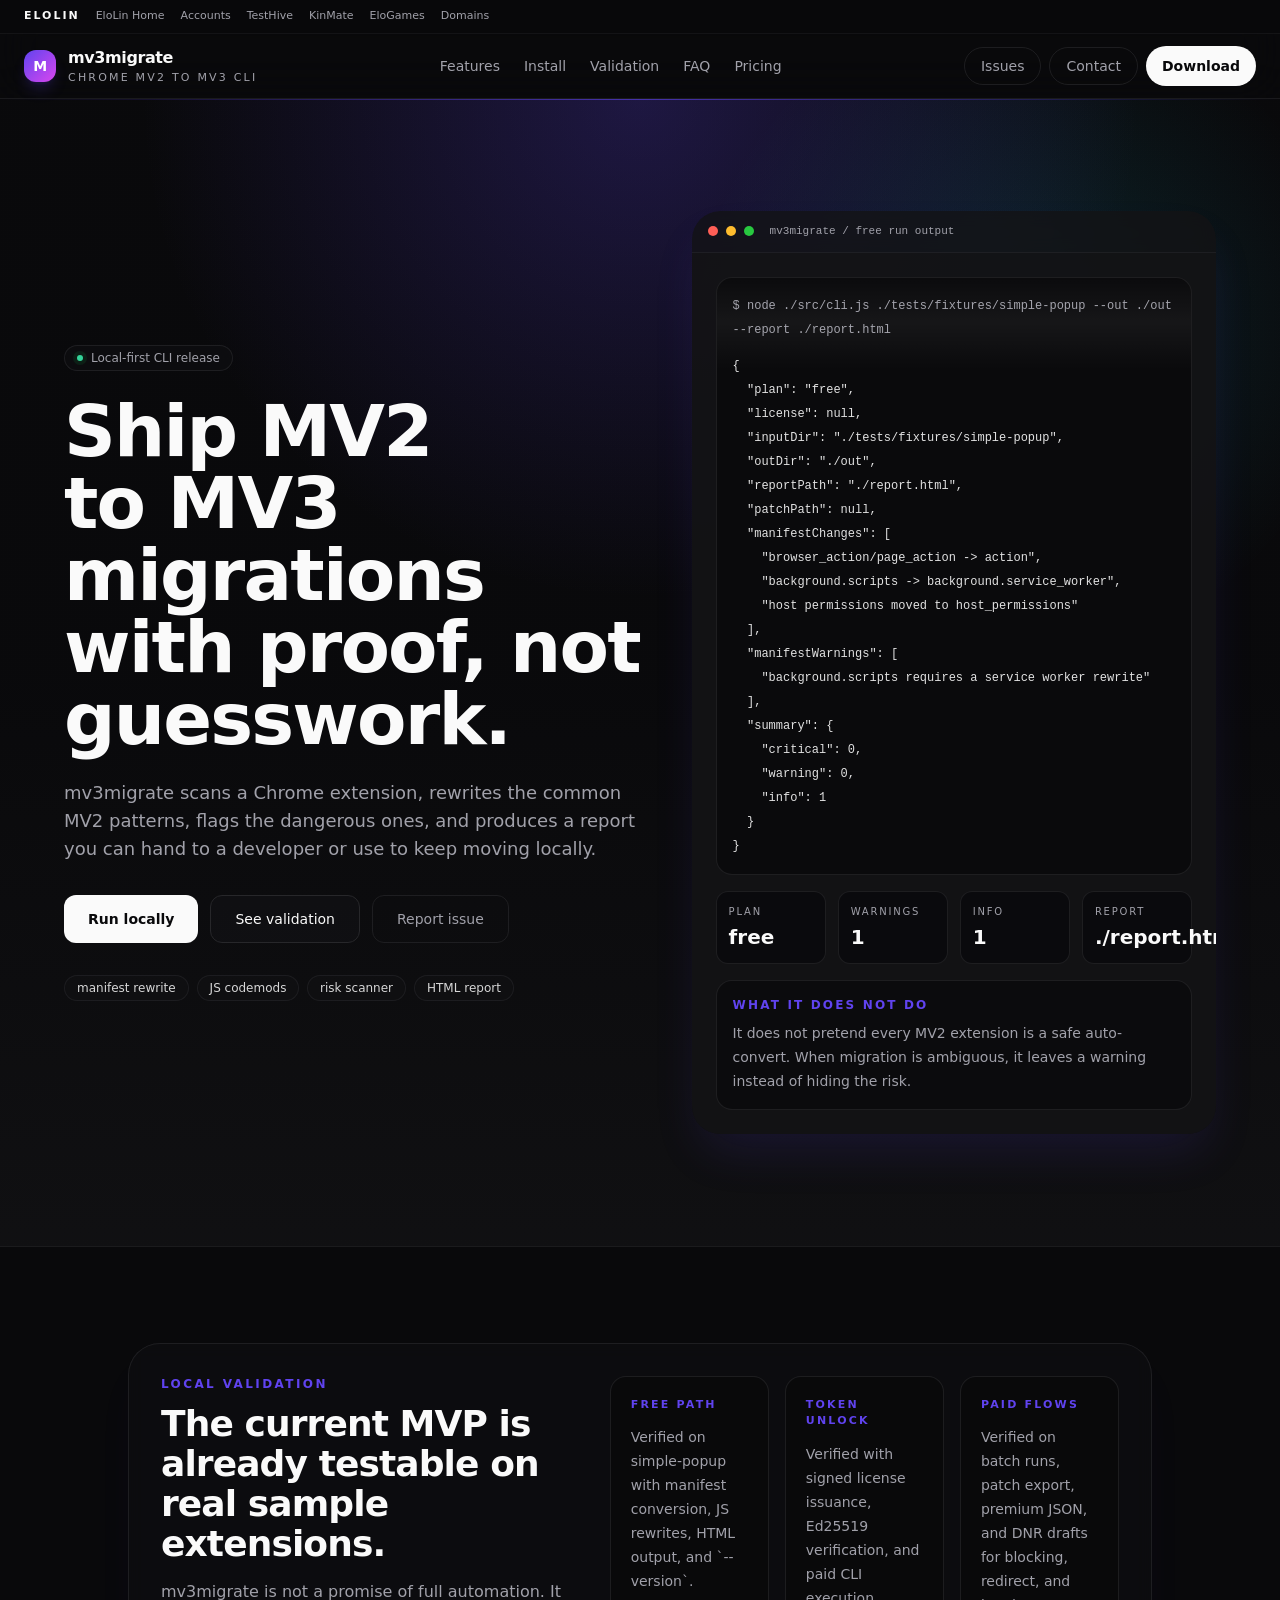
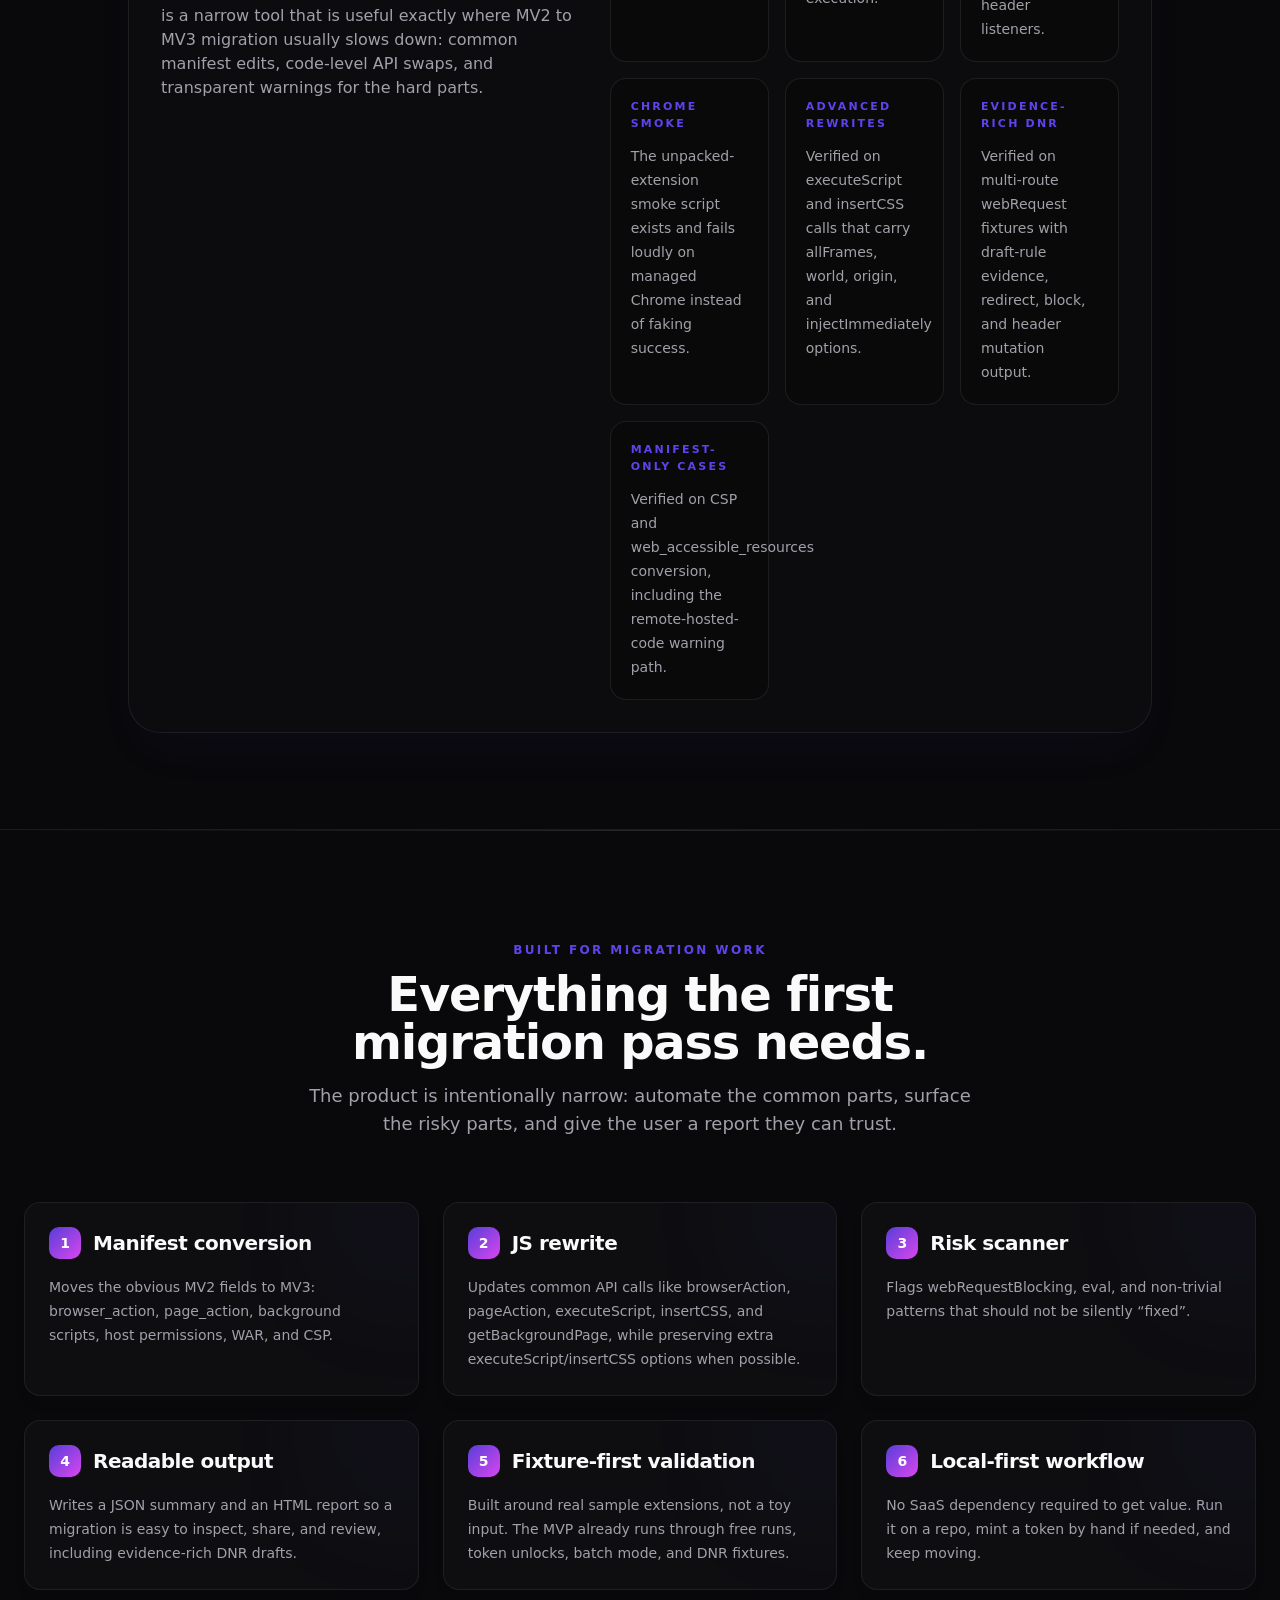
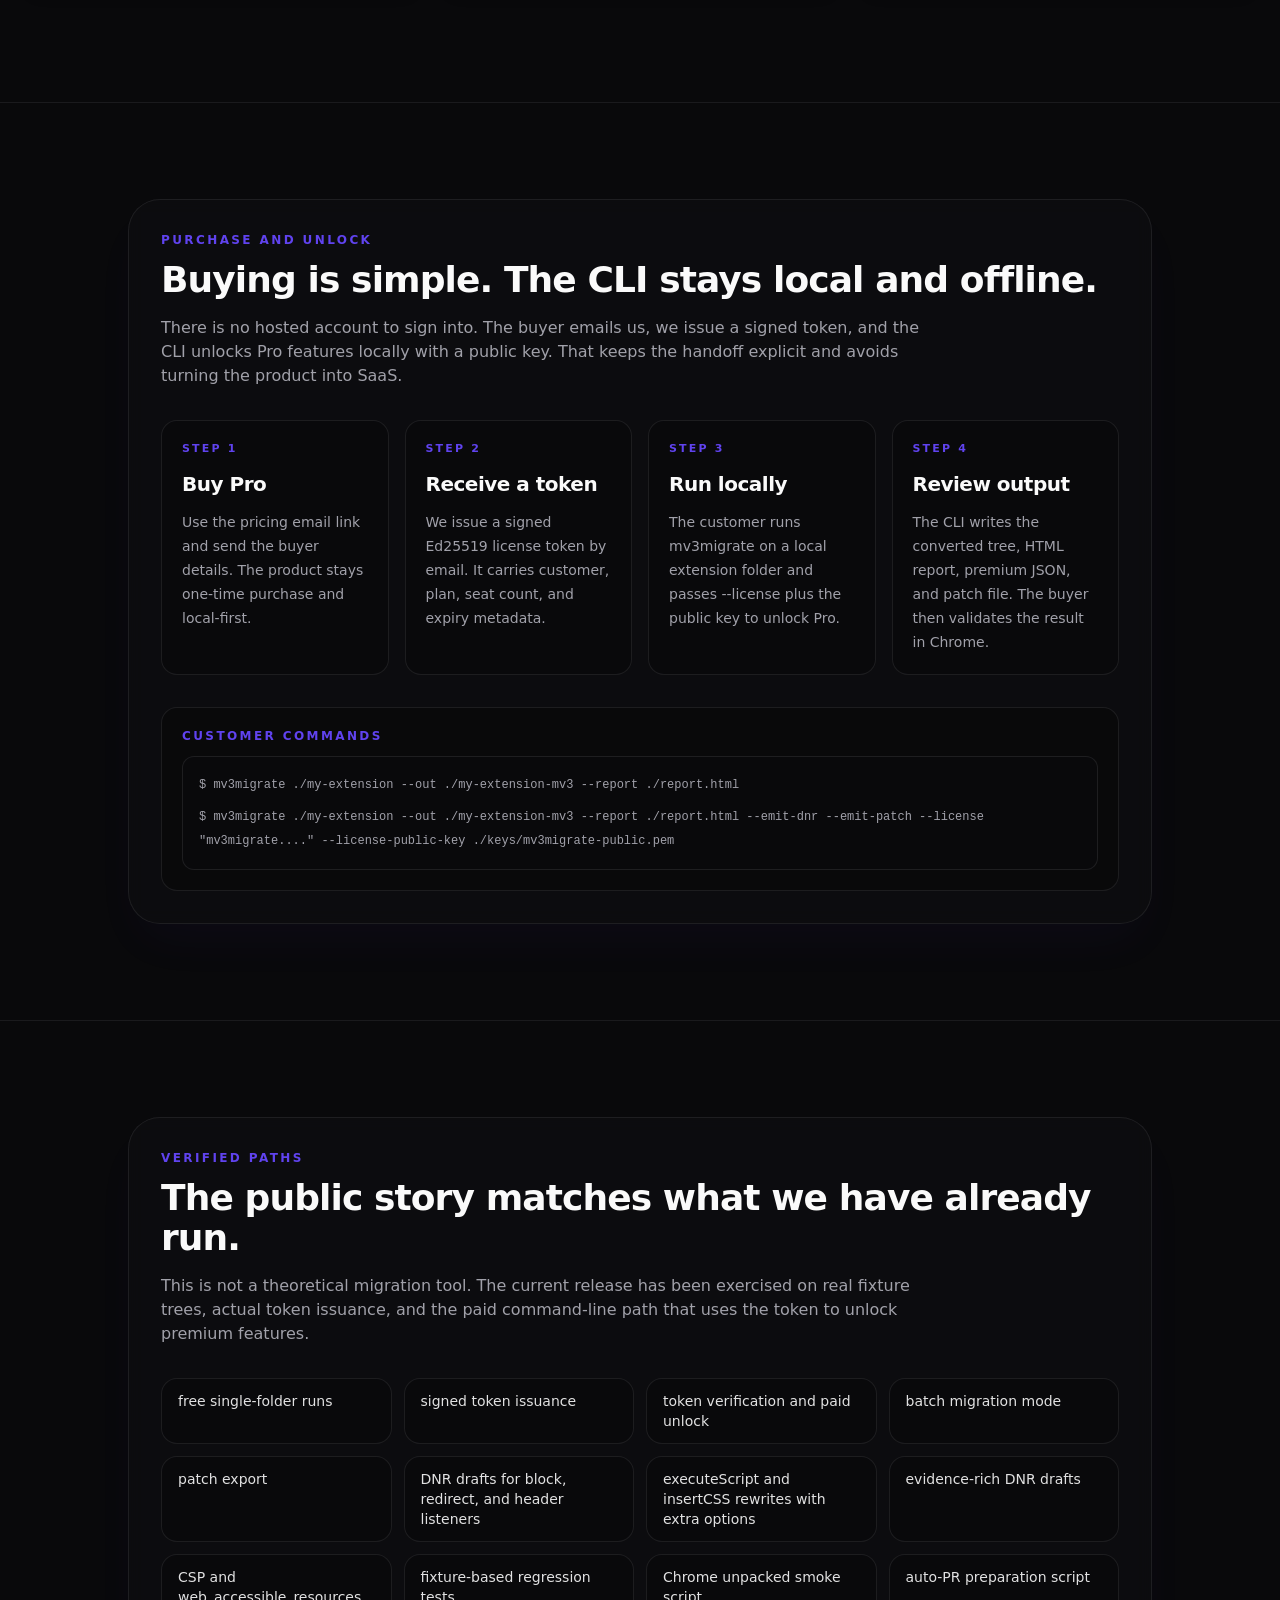
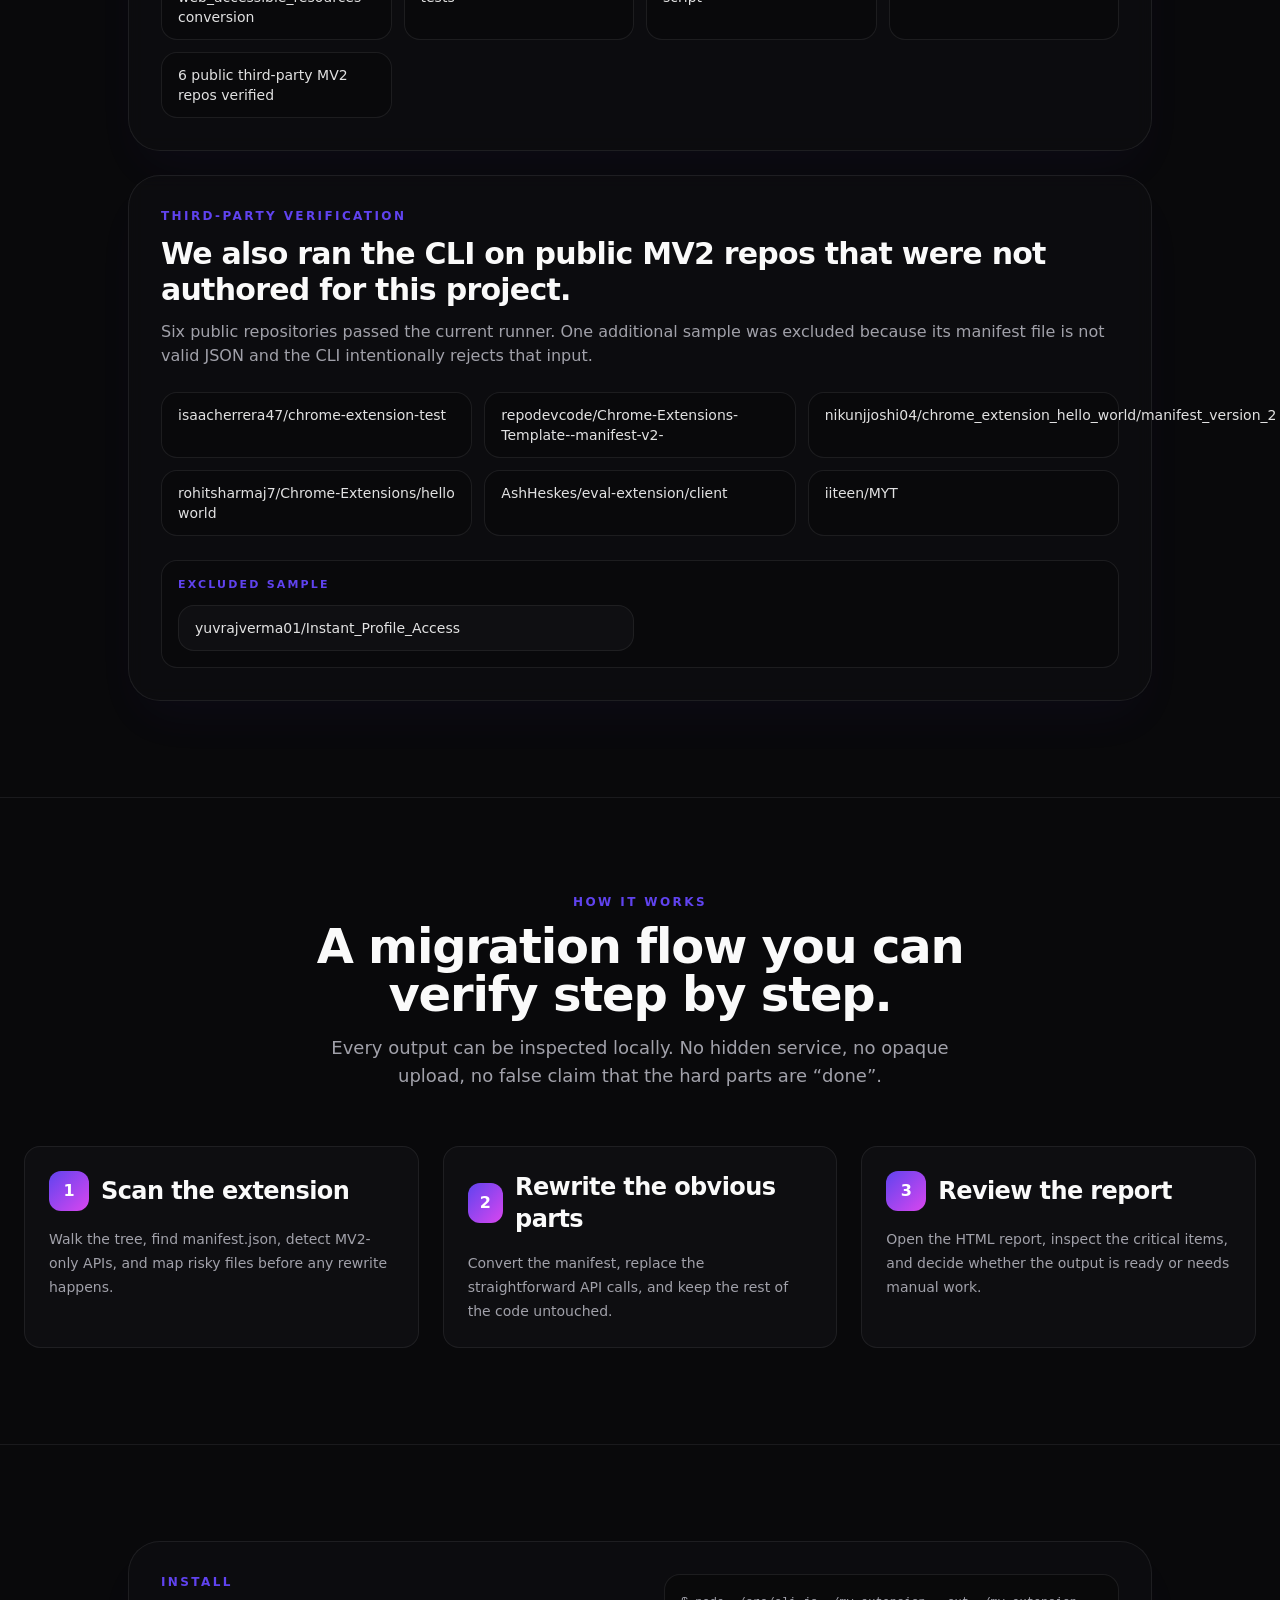
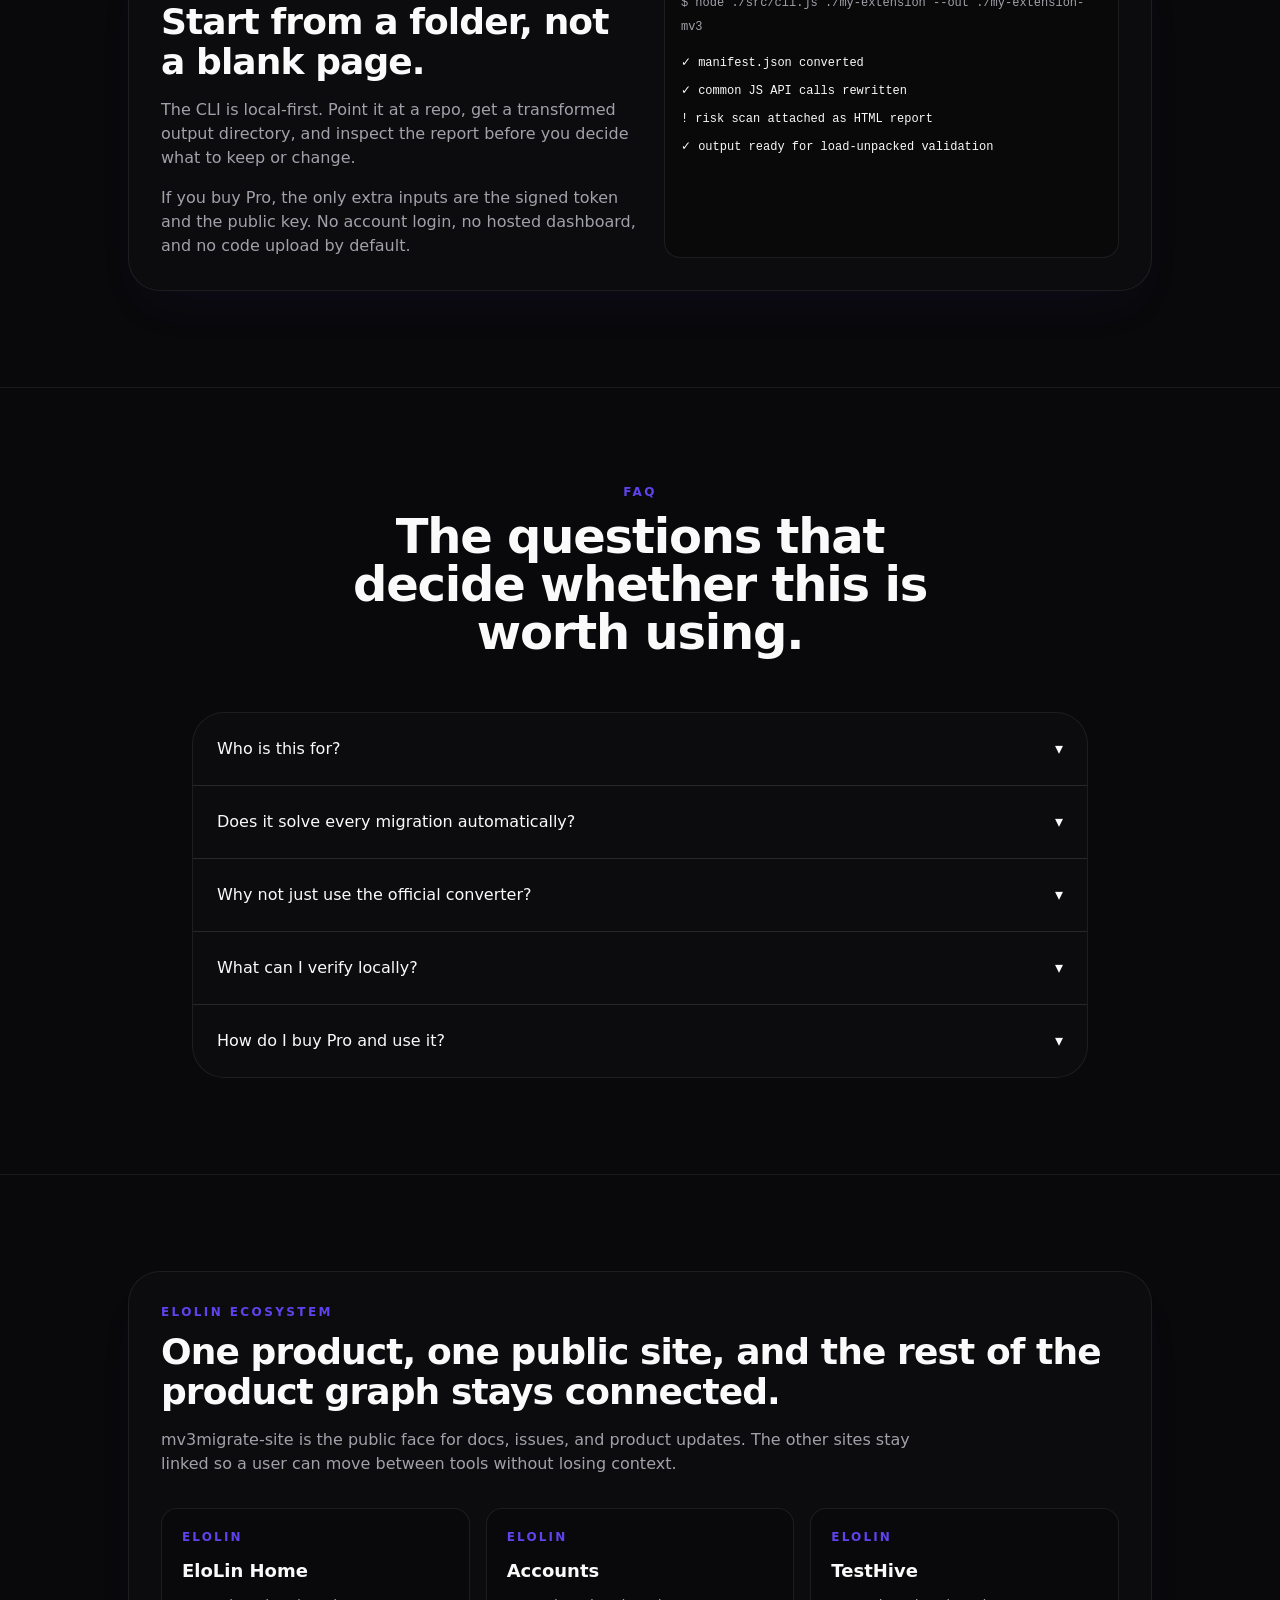
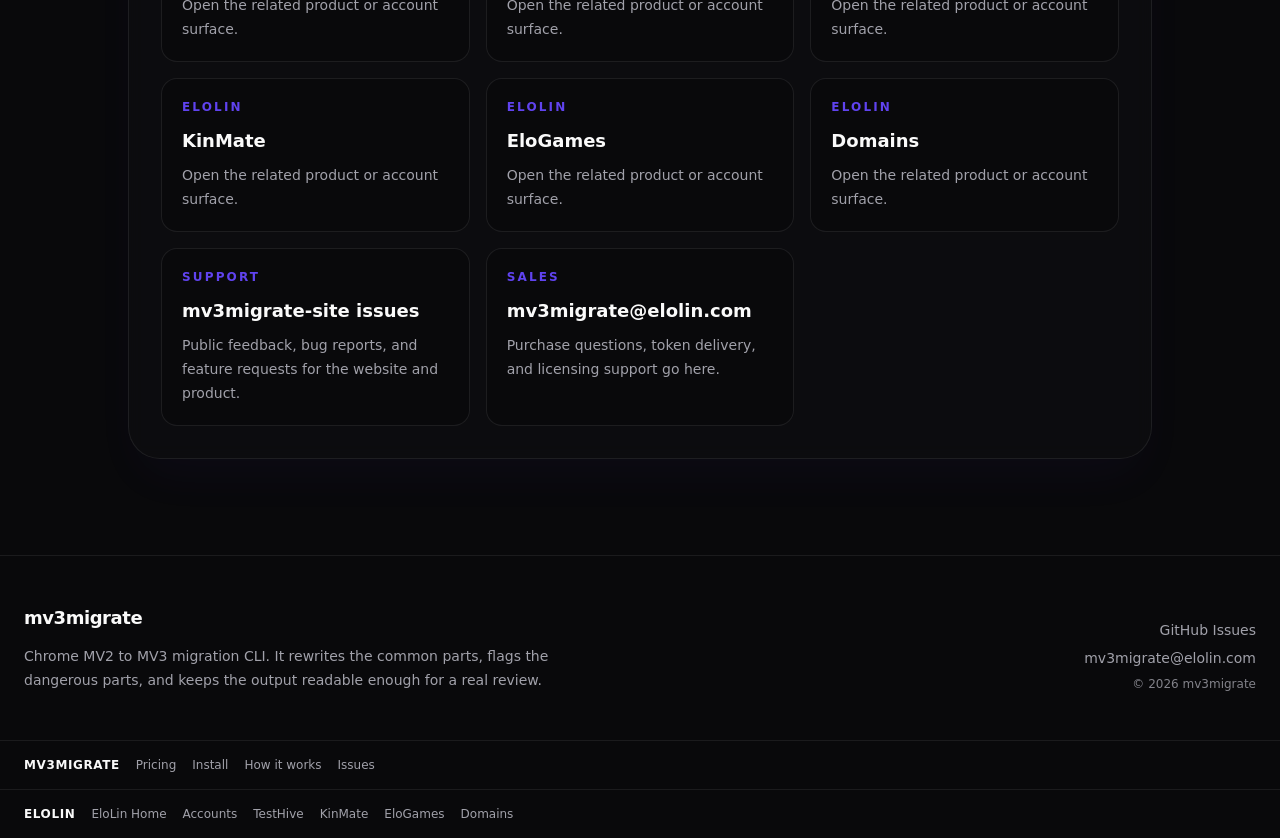
==== commit 31415b52: "Refresh site export with real CLI hero output" ====
--- a/index.html
+++ b/index.html
@@ -1,2 +1,22 @@
-<!DOCTYPE html><!--alPl6RWbYTPlomXnWggZ0--><html lang="en"><head><meta charSet="utf-8"/><meta name="viewport" content="width=device-width, initial-scale=1"/><link rel="stylesheet" href="/_next/static/css/7a24dda84b5ad37e.css" data-precedence="next"/><link rel="preload" as="script" fetchPriority="low" href="/_next/static/chunks/webpack-fc5f04a1f7719d86.js"/><script src="/_next/static/chunks/fbf63d3a-19a99ad8306d1c9f.js" async=""></script><script src="/_next/static/chunks/70-27b9832a5c8902b0.js" async=""></script><script src="/_next/static/chunks/main-app-55c0cac0ee43e140.js" async=""></script><script src="/_next/static/chunks/164-9f30c140bebd164c.js" async=""></script><script src="/_next/static/chunks/app/page-6a6e1c55ded5fafa.js" async=""></script><script src="/_next/static/chunks/app/error-70edf132e0f662d1.js" async=""></script><meta name="theme-color" media="(prefers-color-scheme: light)" content="#ffffff"/><meta name="theme-color" media="(prefers-color-scheme: dark)" content="#0a0a0c"/><title>mv3migrate — Chrome MV2 to MV3 migration CLI</title><meta name="description" content="Chrome MV2 to MV3 migration CLI with manifest conversion, JS rewrites, signed license unlocks, DNR drafts, patch export, HTML reports, and local-first installation."/><meta name="application-name" content="mv3migrate"/><meta name="author" content="EloLin"/><meta name="keywords" content="Chrome extension migration,MV2 to MV3,declarativeNetRequest,Chrome CLI,extension converter,manifest conversion,local-first developer tool"/><meta name="creator" content="EloLin"/><meta name="publisher" content="EloLin"/><meta name="robots" content="index, follow"/><meta name="googlebot" content="index, follow, max-video-preview:-1, max-image-preview:large, max-snippet:-1"/><meta name="category" content="software"/><link rel="canonical" href="https://mv3migrate.elolin.com/"/><link rel="alternate" hrefLang="en-US" href="https://mv3migrate.elolin.com/"/><meta property="og:title" content="mv3migrate"/><meta property="og:description" content="Chrome MV2 to MV3 migration CLI with manifest conversion, JS rewrites, signed license unlocks, DNR drafts, patch export, HTML reports, and local-first installation."/><meta property="og:url" content="https://mv3migrate.elolin.com/"/><meta property="og:site_name" content="mv3migrate"/><meta property="og:locale" content="en_US"/><meta property="og:type" content="website"/><meta name="twitter:card" content="summary_large_image"/><meta name="twitter:creator" content="@elolin"/><meta name="twitter:title" content="mv3migrate"/><meta name="twitter:description" content="Chrome MV2 to MV3 migration CLI with signed unlocks, DNR drafts, patch export, and local-first installation."/><script src="/_next/static/chunks/polyfills-42372ed130431b0a.js" noModule=""></script></head><body class="dark min-h-dvh bg-background font-sans text-foreground"><div hidden=""><!--$--><!--/$--></div><div class="flex min-h-dvh flex-col"><header class="sticky top-0 z-40 border-b border-border/60 bg-background/82 backdrop-blur-xl"><div class="border-b border-border/40 bg-background/60"><div class="container flex flex-wrap items-center gap-x-4 gap-y-2 py-2 text-[11px] font-medium text-muted-foreground"><span class="font-semibold uppercase tracking-[0.18em] text-foreground">EloLin</span><a href="https://elolin.com" target="_blank" rel="noreferrer" class="transition hover:text-foreground">EloLin Home</a><a href="https://accounts.elolin.com" target="_blank" rel="noreferrer" class="transition hover:text-foreground">Accounts</a><a href="https://testhive.elolin.com" target="_blank" rel="noreferrer" class="transition hover:text-foreground">TestHive</a><a href="https://kinmate.elolin.com" target="_blank" rel="noreferrer" class="transition hover:text-foreground">KinMate</a><a href="https://games.elolin.com" target="_blank" rel="noreferrer" class="transition hover:text-foreground">EloGames</a><a href="https://domains.elolin.com" target="_blank" rel="noreferrer" class="transition hover:text-foreground">Domains</a></div></div><div class="container flex min-h-16 items-center justify-between gap-4 py-3"><a class="flex items-center gap-3 font-semibold tracking-tight text-foreground" href="/"><span class="grid size-8 place-items-center rounded-xl bg-gradient-to-br from-brand to-fuchsia-500 text-sm font-bold text-white shadow-lg shadow-brand/20">M</span><span><span class="block text-base">mv3migrate</span><span class="block text-[11px] font-medium uppercase tracking-[0.2em] text-muted-foreground">Chrome MV2 to MV3 CLI</span></span></a><nav aria-label="Primary" class="hidden items-center gap-6 lg:flex"><a class="text-sm font-medium text-muted-foreground transition hover:text-foreground" href="#features">Features</a><a class="text-sm font-medium text-muted-foreground transition hover:text-foreground" href="/install/">Install</a><a class="text-sm font-medium text-muted-foreground transition hover:text-foreground" href="#validation">Validation</a><a class="text-sm font-medium text-muted-foreground transition hover:text-foreground" href="/faq/">FAQ</a><a class="text-sm font-medium text-muted-foreground transition hover:text-foreground" href="/pricing/">Pricing</a></nav><div class="flex items-center gap-2"><a href="https://github.com/DevEloLin/mv3migrate-site/issues" target="_blank" rel="noreferrer" class="hidden rounded-full border border-border/70 px-4 py-2 text-sm font-medium text-muted-foreground transition hover:border-brand/40 hover:text-foreground md:inline-flex">Issues</a><a href="mailto:mv3migrate@elolin.com" class="hidden rounded-full border border-border/70 px-4 py-2 text-sm font-medium text-muted-foreground transition hover:border-brand/40 hover:text-foreground sm:inline-flex">Contact</a><a class="inline-flex h-10 items-center justify-center rounded-full bg-foreground px-4 text-sm font-semibold text-background transition hover:scale-[1.01]" href="/downloads/mv3migrate-core-runtime.zip">Download</a></div></div></header><main class="flex-1"><!--$?--><template id="B:0"></template><div class="flex min-h-dvh items-center justify-center bg-background"><div class="size-8 animate-spin rounded-full border-2 border-muted border-t-brand" role="status" aria-label="Loading"></div></div><!--/$--></main><footer class="border-t border-border/60 bg-background"><div class="container grid gap-8 py-12 sm:grid-cols-[1.3fr_0.7fr] sm:items-end animate-fade-up"><div><p class="font-display text-lg font-bold tracking-tight text-foreground">mv3migrate</p><p class="mt-3 max-w-xl text-sm leading-6 text-muted-foreground">Chrome MV2 to MV3 migration CLI. It rewrites the common parts, flags the dangerous parts, and keeps the output readable enough for a real review.</p></div><div class="flex flex-col gap-2 text-sm text-muted-foreground sm:items-end"><a href="https://github.com/DevEloLin/mv3migrate-site/issues" target="_blank" rel="noreferrer" class="transition hover:text-foreground">GitHub Issues</a><a href="mailto:mv3migrate@elolin.com" class="transition hover:text-foreground">mv3migrate@elolin.com</a><p class="text-xs text-muted-foreground/80">© <!-- -->2026<!-- --> <!-- -->mv3migrate</p></div></div><div class="border-t border-border/60"><div class="container py-4"><nav aria-label="Product links" class="flex flex-wrap items-center gap-x-4 gap-y-2 text-xs text-muted-foreground"><span class="font-semibold uppercase tracking-wider text-foreground">mv3migrate</span><a href="/pricing" class="transition hover:text-foreground">Pricing</a><a href="/install" class="transition hover:text-foreground">Install</a><a href="/how-it-works" class="transition hover:text-foreground">How it works</a><a href="https://github.com/DevEloLin/mv3migrate-site/issues" target="_blank" rel="noreferrer" class="transition hover:text-foreground">Issues</a></nav></div></div><div class="border-t border-border/60"><div class="container py-4"><nav aria-label="EloLin ecosystem" class="flex flex-wrap items-center gap-x-4 gap-y-2 text-xs text-muted-foreground"><span class="font-semibold uppercase tracking-wider text-foreground">EloLin</span><a href="https://elolin.com" target="_blank" rel="noopener" class="transition hover:text-foreground">EloLin Home</a><a href="https://accounts.elolin.com" target="_blank" rel="noopener" class="transition hover:text-foreground">Accounts</a><a href="https://testhive.elolin.com" target="_blank" rel="noopener" class="transition hover:text-foreground">TestHive</a><a href="https://kinmate.elolin.com" target="_blank" rel="noopener" class="transition hover:text-foreground">KinMate</a><a href="https://games.elolin.com" target="_blank" rel="noopener" class="transition hover:text-foreground">EloGames</a><a href="https://domains.elolin.com" target="_blank" rel="noopener" class="transition hover:text-foreground">Domains</a></nav></div></div></footer></div><script>requestAnimationFrame(function(){$RT=performance.now()});</script><script src="/_next/static/chunks/webpack-fc5f04a1f7719d86.js" id="_R_" async=""></script><div hidden id="S:0"><main class="flex min-h-dvh flex-col bg-background"><section class="relative isolate overflow-hidden border-b border-border/60 bg-background"><div aria-hidden="true" class="absolute inset-0 -z-10 bg-[radial-gradient(circle_at_top,hsl(var(--brand)/0.24),transparent_38%),radial-gradient(circle_at_80%_20%,hsl(190_90%_55%/0.14),transparent_24%),linear-gradient(180deg,hsl(var(--background)),hsl(var(--background))_50%,hsl(var(--muted)/0.35))] animate-drift"></div><div aria-hidden="true" class="absolute inset-x-0 top-0 -z-10 h-px bg-gradient-to-r from-transparent via-brand/60 to-transparent"></div><div class="container py-20 sm:py-28"><div class="mx-auto grid max-w-6xl items-center gap-12 lg:grid-cols-[1.05fr_0.95fr]"><div><div class="inline-flex items-center gap-2 rounded-full border border-border/70 bg-card/45 px-3 py-1 text-xs font-medium text-muted-foreground backdrop-blur animate-fade-up"><span aria-hidden="true" class="size-1.5 rounded-full bg-emerald-400 shadow-[0_0_0_4px_hsl(142_76%_36%/0.12)]"></span>Local-first CLI release</div><h1 class="mt-6 max-w-3xl text-balance font-display text-5xl font-bold tracking-tight text-foreground sm:text-6xl lg:text-7xl animate-fade-up delay-100">Ship MV2 to MV3 migrations with proof, not guesswork.</h1><p class="mt-6 max-w-2xl text-pretty text-base leading-7 text-muted-foreground sm:text-lg animate-fade-up delay-200">mv3migrate<!-- --> scans a Chrome extension, rewrites the common MV2 patterns, flags the dangerous ones, and produces a report you can hand to a developer or use to keep moving locally.</p><div class="mt-8 flex flex-wrap gap-3 animate-fade-up delay-300"><a class="inline-flex h-12 items-center justify-center rounded-xl bg-foreground px-6 text-sm font-semibold text-background transition hover:scale-[1.01] active:scale-[0.99]" href="#install">Run locally</a><a class="inline-flex h-12 items-center justify-center rounded-xl border border-border bg-card/60 px-6 text-sm font-medium text-foreground backdrop-blur transition hover:border-brand/40 hover:bg-card" href="#validation">See validation</a><a href="https://github.com/DevEloLin/mv3migrate-site/issues" target="_blank" rel="noreferrer" class="inline-flex h-12 items-center justify-center rounded-xl border border-border/70 px-6 text-sm font-medium text-muted-foreground transition hover:border-brand/40 hover:text-foreground">Report issue</a></div><div class="mt-8 flex flex-wrap gap-2 animate-fade-up delay-400"><span class="inline-flex items-center rounded-full border border-border/60 bg-card/45 px-3 py-1 text-xs font-medium text-foreground/85 backdrop-blur">manifest rewrite</span><span class="inline-flex items-center rounded-full border border-border/60 bg-card/45 px-3 py-1 text-xs font-medium text-foreground/85 backdrop-blur">JS codemods</span><span class="inline-flex items-center rounded-full border border-border/60 bg-card/45 px-3 py-1 text-xs font-medium text-foreground/85 backdrop-blur">risk scanner</span><span class="inline-flex items-center rounded-full border border-border/60 bg-card/45 px-3 py-1 text-xs font-medium text-foreground/85 backdrop-blur">HTML report</span></div></div><div class="relative"><div aria-hidden="true" class="absolute -inset-6 -z-10 rounded-[2rem] bg-mesh-soft blur-2xl animate-pulse-soft"></div><div class="gradient-border overflow-hidden rounded-[1.75rem] shadow-2xl shadow-brand/15 animate-float-slow"><div class="border-b border-border/60 bg-card/80 px-4 py-3 backdrop-blur"><div class="flex items-center gap-2"><span class="size-2.5 rounded-full bg-[#ff5f57]"></span><span class="size-2.5 rounded-full bg-[#febc2e]"></span><span class="size-2.5 rounded-full bg-[#28c840]"></span><p class="ml-2 font-mono text-[11px] text-muted-foreground">mv3migrate / demo output</p></div></div><div class="grid gap-4 bg-card/95 p-5 sm:p-6"><div class="relative overflow-hidden rounded-2xl border border-border/70 bg-background/80 p-4 font-mono text-[12px] leading-6 text-foreground"><div aria-hidden="true" class="absolute inset-x-0 -top-1 h-24 bg-gradient-to-b from-transparent via-white/5 to-transparent animate-scanline"></div><div class="text-muted-foreground">$ node ./src/cli.js ./fixtures/webrequest-blocker --out ./out</div><div class="mt-3 space-y-1"><div class="animate-fade-up delay-100"><span class="text-brand">✓</span> manifest_version 2 → 3</div><div class="animate-fade-up delay-200"><span class="text-brand">✓</span> browser_action → action</div><div class="animate-fade-up delay-300"><span class="text-brand">✓</span> background.scripts → service_worker</div><div class="animate-fade-up delay-400"><span class="text-amber-400">!</span> webRequestBlocking needs declarativeNetRequest</div><div class="animate-fade-up delay-400"><span class="text-brand">✓</span> report written to mv3migrate-report.html</div></div></div><div class="grid grid-cols-2 gap-3 sm:grid-cols-4"><div class="rounded-xl border border-border/70 bg-background/75 p-3 animate-fade-up delay-100"><p class="text-[10px] font-medium uppercase tracking-[0.18em] text-muted-foreground">Manifest</p><p class="mt-1 font-display text-xl font-bold text-foreground">Auto</p></div><div class="rounded-xl border border-border/70 bg-background/75 p-3 animate-fade-up delay-200"><p class="text-[10px] font-medium uppercase tracking-[0.18em] text-muted-foreground">Codemods</p><p class="mt-1 font-display text-xl font-bold text-foreground">4+</p></div><div class="rounded-xl border border-border/70 bg-background/75 p-3 animate-fade-up delay-300"><p class="text-[10px] font-medium uppercase tracking-[0.18em] text-muted-foreground">Warnings</p><p class="mt-1 font-display text-xl font-bold text-foreground">Explicit</p></div><div class="rounded-xl border border-border/70 bg-background/75 p-3 animate-fade-up delay-400"><p class="text-[10px] font-medium uppercase tracking-[0.18em] text-muted-foreground">Report</p><p class="mt-1 font-display text-xl font-bold text-foreground">HTML</p></div></div><div class="rounded-2xl border border-border/70 bg-background/70 p-4"><p class="text-xs font-semibold uppercase tracking-[0.18em] text-brand">What it does not do</p><p class="mt-2 text-sm leading-6 text-muted-foreground">It does not pretend every MV2 extension is a safe auto-convert. When migration is ambiguous, it leaves a warning instead of hiding the risk.</p></div></div></div></div></div></div></section><section id="validation" class="relative isolate border-b border-border/60 py-20 sm:py-24"><div class="container"><div class="mx-auto max-w-5xl rounded-[2rem] border border-border/70 bg-card/45 p-6 shadow-2xl shadow-brand/5 backdrop-blur sm:p-8 animate-fade-up"><div class="grid gap-8 lg:grid-cols-[0.9fr_1.1fr]"><div><p class="text-xs font-semibold uppercase tracking-[0.2em] text-brand">Local validation</p><h2 class="mt-3 font-display text-3xl font-bold tracking-tight text-foreground sm:text-4xl">The current MVP is already testable on real sample extensions.</h2><p class="mt-4 text-sm leading-7 text-muted-foreground sm:text-base">mv3migrate<!-- --> is not a promise of full automation. It is a narrow tool that is useful exactly where MV2 to MV3 migration usually slows down: common manifest edits, code-level API swaps, and transparent warnings for the hard parts.</p></div><div class="grid gap-4 sm:grid-cols-3"><article class="rounded-2xl border border-border/70 bg-background/70 p-5 transition duration-300 hover:-translate-y-1 hover:border-brand/40"><p class="text-[11px] font-semibold uppercase tracking-[0.2em] text-brand">Free path</p><p class="mt-3 text-sm leading-6 text-muted-foreground">Verified on simple-popup with manifest conversion, JS rewrites, HTML output, and `--version`.</p></article><article class="rounded-2xl border border-border/70 bg-background/70 p-5 transition duration-300 hover:-translate-y-1 hover:border-brand/40"><p class="text-[11px] font-semibold uppercase tracking-[0.2em] text-brand">Token unlock</p><p class="mt-3 text-sm leading-6 text-muted-foreground">Verified with signed license issuance, Ed25519 verification, and paid CLI execution.</p></article><article class="rounded-2xl border border-border/70 bg-background/70 p-5 transition duration-300 hover:-translate-y-1 hover:border-brand/40"><p class="text-[11px] font-semibold uppercase tracking-[0.2em] text-brand">Paid flows</p><p class="mt-3 text-sm leading-6 text-muted-foreground">Verified on batch runs, patch export, premium JSON, and DNR drafts for blocking, redirect, and header listeners.</p></article><article class="rounded-2xl border border-border/70 bg-background/70 p-5 transition duration-300 hover:-translate-y-1 hover:border-brand/40"><p class="text-[11px] font-semibold uppercase tracking-[0.2em] text-brand">Chrome smoke</p><p class="mt-3 text-sm leading-6 text-muted-foreground">The unpacked-extension smoke script exists and fails loudly on managed Chrome instead of faking success.</p></article><article class="rounded-2xl border border-border/70 bg-background/70 p-5 transition duration-300 hover:-translate-y-1 hover:border-brand/40"><p class="text-[11px] font-semibold uppercase tracking-[0.2em] text-brand">Advanced rewrites</p><p class="mt-3 text-sm leading-6 text-muted-foreground">Verified on executeScript and insertCSS calls that carry allFrames, world, origin, and injectImmediately options.</p></article><article class="rounded-2xl border border-border/70 bg-background/70 p-5 transition duration-300 hover:-translate-y-1 hover:border-brand/40"><p class="text-[11px] font-semibold uppercase tracking-[0.2em] text-brand">Evidence-rich DNR</p><p class="mt-3 text-sm leading-6 text-muted-foreground">Verified on multi-route webRequest fixtures with draft-rule evidence, redirect, block, and header mutation output.</p></article><article class="rounded-2xl border border-border/70 bg-background/70 p-5 transition duration-300 hover:-translate-y-1 hover:border-brand/40"><p class="text-[11px] font-semibold uppercase tracking-[0.2em] text-brand">Manifest-only cases</p><p class="mt-3 text-sm leading-6 text-muted-foreground">Verified on CSP and web_accessible_resources conversion, including the remote-hosted-code warning path.</p></article></div></div></div></div></section><section id="features" class="relative isolate border-b border-border/60 py-20 sm:py-28"><div aria-hidden="true" class="absolute inset-x-0 top-0 -z-10 h-px bg-gradient-to-r from-transparent via-border to-transparent"></div><div class="container"><header class="mx-auto max-w-2xl text-center"><p class="text-xs font-semibold uppercase tracking-[0.2em] text-brand">Built for migration work</p><h2 class="mt-3 font-display text-4xl font-bold tracking-tight text-foreground sm:text-5xl">Everything the first migration pass needs.</h2><p class="mt-4 text-base leading-7 text-muted-foreground sm:text-lg">The product is intentionally narrow: automate the common parts, surface the risky parts, and give the user a report they can trust.</p></header><div class="mt-16 grid gap-6 md:grid-cols-2 xl:grid-cols-3"><article class="group relative overflow-hidden rounded-2xl border border-border/70 bg-card/60 p-6 shadow-lg shadow-black/5 transition duration-300 hover:-translate-y-0.5 hover:border-brand/40 hover:bg-card"><div aria-hidden="true" class="absolute inset-x-0 top-0 h-px bg-gradient-to-r from-transparent via-brand/40 to-transparent opacity-0 transition group-hover:opacity-100"></div><div aria-hidden="true" class="absolute -right-10 -top-10 size-28 rounded-full bg-brand/10 blur-3xl transition duration-500 group-hover:scale-110"></div><div class="flex items-center gap-3"><span class="grid size-8 place-items-center rounded-lg bg-gradient-to-br from-brand/90 to-fuchsia-500 text-sm font-bold text-white">1</span><h3 class="font-display text-xl font-bold tracking-tight text-foreground">Manifest conversion</h3></div><p class="mt-4 text-sm leading-6 text-muted-foreground">Moves the obvious MV2 fields to MV3: browser_action, page_action, background scripts, host permissions, WAR, and CSP.</p></article><article class="group relative overflow-hidden rounded-2xl border border-border/70 bg-card/60 p-6 shadow-lg shadow-black/5 transition duration-300 hover:-translate-y-0.5 hover:border-brand/40 hover:bg-card"><div aria-hidden="true" class="absolute inset-x-0 top-0 h-px bg-gradient-to-r from-transparent via-brand/40 to-transparent opacity-0 transition group-hover:opacity-100"></div><div aria-hidden="true" class="absolute -right-10 -top-10 size-28 rounded-full bg-brand/10 blur-3xl transition duration-500 group-hover:scale-110"></div><div class="flex items-center gap-3"><span class="grid size-8 place-items-center rounded-lg bg-gradient-to-br from-brand/90 to-fuchsia-500 text-sm font-bold text-white">2</span><h3 class="font-display text-xl font-bold tracking-tight text-foreground">JS rewrite</h3></div><p class="mt-4 text-sm leading-6 text-muted-foreground">Updates common API calls like browserAction, pageAction, executeScript, insertCSS, and getBackgroundPage, while preserving extra executeScript/insertCSS options when possible.</p></article><article class="group relative overflow-hidden rounded-2xl border border-border/70 bg-card/60 p-6 shadow-lg shadow-black/5 transition duration-300 hover:-translate-y-0.5 hover:border-brand/40 hover:bg-card"><div aria-hidden="true" class="absolute inset-x-0 top-0 h-px bg-gradient-to-r from-transparent via-brand/40 to-transparent opacity-0 transition group-hover:opacity-100"></div><div aria-hidden="true" class="absolute -right-10 -top-10 size-28 rounded-full bg-brand/10 blur-3xl transition duration-500 group-hover:scale-110"></div><div class="flex items-center gap-3"><span class="grid size-8 place-items-center rounded-lg bg-gradient-to-br from-brand/90 to-fuchsia-500 text-sm font-bold text-white">3</span><h3 class="font-display text-xl font-bold tracking-tight text-foreground">Risk scanner</h3></div><p class="mt-4 text-sm leading-6 text-muted-foreground">Flags webRequestBlocking, eval, and non-trivial patterns that should not be silently “fixed”.</p></article><article class="group relative overflow-hidden rounded-2xl border border-border/70 bg-card/60 p-6 shadow-lg shadow-black/5 transition duration-300 hover:-translate-y-0.5 hover:border-brand/40 hover:bg-card"><div aria-hidden="true" class="absolute inset-x-0 top-0 h-px bg-gradient-to-r from-transparent via-brand/40 to-transparent opacity-0 transition group-hover:opacity-100"></div><div aria-hidden="true" class="absolute -right-10 -top-10 size-28 rounded-full bg-brand/10 blur-3xl transition duration-500 group-hover:scale-110"></div><div class="flex items-center gap-3"><span class="grid size-8 place-items-center rounded-lg bg-gradient-to-br from-brand/90 to-fuchsia-500 text-sm font-bold text-white">4</span><h3 class="font-display text-xl font-bold tracking-tight text-foreground">Readable output</h3></div><p class="mt-4 text-sm leading-6 text-muted-foreground">Writes a JSON summary and an HTML report so a migration is easy to inspect, share, and review, including evidence-rich DNR drafts.</p></article><article class="group relative overflow-hidden rounded-2xl border border-border/70 bg-card/60 p-6 shadow-lg shadow-black/5 transition duration-300 hover:-translate-y-0.5 hover:border-brand/40 hover:bg-card"><div aria-hidden="true" class="absolute inset-x-0 top-0 h-px bg-gradient-to-r from-transparent via-brand/40 to-transparent opacity-0 transition group-hover:opacity-100"></div><div aria-hidden="true" class="absolute -right-10 -top-10 size-28 rounded-full bg-brand/10 blur-3xl transition duration-500 group-hover:scale-110"></div><div class="flex items-center gap-3"><span class="grid size-8 place-items-center rounded-lg bg-gradient-to-br from-brand/90 to-fuchsia-500 text-sm font-bold text-white">5</span><h3 class="font-display text-xl font-bold tracking-tight text-foreground">Fixture-first validation</h3></div><p class="mt-4 text-sm leading-6 text-muted-foreground">Built around real sample extensions, not a toy input. The MVP already runs through free runs, token unlocks, batch mode, and DNR fixtures.</p></article><article class="group relative overflow-hidden rounded-2xl border border-border/70 bg-card/60 p-6 shadow-lg shadow-black/5 transition duration-300 hover:-translate-y-0.5 hover:border-brand/40 hover:bg-card"><div aria-hidden="true" class="absolute inset-x-0 top-0 h-px bg-gradient-to-r from-transparent via-brand/40 to-transparent opacity-0 transition group-hover:opacity-100"></div><div aria-hidden="true" class="absolute -right-10 -top-10 size-28 rounded-full bg-brand/10 blur-3xl transition duration-500 group-hover:scale-110"></div><div class="flex items-center gap-3"><span class="grid size-8 place-items-center rounded-lg bg-gradient-to-br from-brand/90 to-fuchsia-500 text-sm font-bold text-white">6</span><h3 class="font-display text-xl font-bold tracking-tight text-foreground">Local-first workflow</h3></div><p class="mt-4 text-sm leading-6 text-muted-foreground">No SaaS dependency required to get value. Run it on a repo, mint a token by hand if needed, and keep moving.</p></article></div></div></section><section class="relative isolate border-b border-border/60 py-20 sm:py-24"><div class="container"><div class="mx-auto max-w-5xl rounded-[2rem] border border-border/70 bg-card/45 p-6 shadow-2xl shadow-brand/5 backdrop-blur sm:p-8 animate-fade-up"><p class="text-xs font-semibold uppercase tracking-[0.2em] text-brand">Purchase and unlock</p><h2 class="mt-3 font-display text-3xl font-bold tracking-tight text-foreground sm:text-4xl">Buying is simple. The CLI stays local and offline.</h2><p class="mt-4 max-w-3xl text-sm leading-7 text-muted-foreground sm:text-base">There is no hosted account to sign into. The buyer emails us, we issue a signed token, and the CLI unlocks Pro features locally with a public key. That keeps the handoff explicit and avoids turning the product into SaaS.</p><div class="mt-8 grid gap-4 lg:grid-cols-4"><article class="rounded-2xl border border-border/70 bg-background/75 p-5 transition duration-300 hover:-translate-y-1 hover:border-brand/40"><p class="text-[11px] font-semibold uppercase tracking-[0.2em] text-brand">Step <!-- -->1</p><h3 class="mt-3 font-display text-xl font-bold tracking-tight text-foreground">Buy Pro</h3><p class="mt-3 text-sm leading-6 text-muted-foreground">Use the pricing email link and send the buyer details. The product stays one-time purchase and local-first.</p></article><article class="rounded-2xl border border-border/70 bg-background/75 p-5 transition duration-300 hover:-translate-y-1 hover:border-brand/40"><p class="text-[11px] font-semibold uppercase tracking-[0.2em] text-brand">Step <!-- -->2</p><h3 class="mt-3 font-display text-xl font-bold tracking-tight text-foreground">Receive a token</h3><p class="mt-3 text-sm leading-6 text-muted-foreground">We issue a signed Ed25519 license token by email. It carries customer, plan, seat count, and expiry metadata.</p></article><article class="rounded-2xl border border-border/70 bg-background/75 p-5 transition duration-300 hover:-translate-y-1 hover:border-brand/40"><p class="text-[11px] font-semibold uppercase tracking-[0.2em] text-brand">Step <!-- -->3</p><h3 class="mt-3 font-display text-xl font-bold tracking-tight text-foreground">Run locally</h3><p class="mt-3 text-sm leading-6 text-muted-foreground">The customer runs mv3migrate on a local extension folder and passes --license plus the public key to unlock Pro.</p></article><article class="rounded-2xl border border-border/70 bg-background/75 p-5 transition duration-300 hover:-translate-y-1 hover:border-brand/40"><p class="text-[11px] font-semibold uppercase tracking-[0.2em] text-brand">Step <!-- -->4</p><h3 class="mt-3 font-display text-xl font-bold tracking-tight text-foreground">Review output</h3><p class="mt-3 text-sm leading-6 text-muted-foreground">The CLI writes the converted tree, HTML report, premium JSON, and patch file. The buyer then validates the result in Chrome.</p></article></div><div class="mt-8 rounded-2xl border border-border/70 bg-background/80 p-5"><p class="text-xs font-semibold uppercase tracking-[0.2em] text-brand">Customer commands</p><div class="mt-3 rounded-xl border border-border/70 bg-background p-4 font-mono text-[12px] leading-6 text-foreground"><div class="text-muted-foreground">$ mv3migrate ./my-extension --out ./my-extension-mv3 --report ./report.html</div><div class="mt-2 text-muted-foreground">$ mv3migrate ./my-extension --out ./my-extension-mv3 --report ./report.html --emit-dnr --emit-patch --license &quot;mv3migrate....&quot; --license-public-key ./keys/mv3migrate-public.pem</div></div></div></div></div></section><section class="relative isolate border-b border-border/60 py-20 sm:py-24"><div class="container"><div class="mx-auto max-w-5xl rounded-[2rem] border border-border/70 bg-card/45 p-6 shadow-2xl shadow-brand/5 backdrop-blur sm:p-8 animate-fade-up"><p class="text-xs font-semibold uppercase tracking-[0.2em] text-brand">Verified paths</p><h2 class="mt-3 font-display text-3xl font-bold tracking-tight text-foreground sm:text-4xl">The public story matches what we have already run.</h2><p class="mt-4 max-w-3xl text-sm leading-7 text-muted-foreground sm:text-base">This is not a theoretical migration tool. The current release has been exercised on real fixture trees, actual token issuance, and the paid command-line path that uses the token to unlock premium features.</p><div class="mt-8 grid gap-3 sm:grid-cols-2 lg:grid-cols-4"><div class="rounded-2xl border border-border/70 bg-background/75 px-4 py-3 text-sm text-foreground/90 transition duration-300 hover:-translate-y-0.5 hover:border-brand/40">free single-folder runs</div><div class="rounded-2xl border border-border/70 bg-background/75 px-4 py-3 text-sm text-foreground/90 transition duration-300 hover:-translate-y-0.5 hover:border-brand/40">signed token issuance</div><div class="rounded-2xl border border-border/70 bg-background/75 px-4 py-3 text-sm text-foreground/90 transition duration-300 hover:-translate-y-0.5 hover:border-brand/40">token verification and paid unlock</div><div class="rounded-2xl border border-border/70 bg-background/75 px-4 py-3 text-sm text-foreground/90 transition duration-300 hover:-translate-y-0.5 hover:border-brand/40">batch migration mode</div><div class="rounded-2xl border border-border/70 bg-background/75 px-4 py-3 text-sm text-foreground/90 transition duration-300 hover:-translate-y-0.5 hover:border-brand/40">patch export</div><div class="rounded-2xl border border-border/70 bg-background/75 px-4 py-3 text-sm text-foreground/90 transition duration-300 hover:-translate-y-0.5 hover:border-brand/40">DNR drafts for block, redirect, and header listeners</div><div class="rounded-2xl border border-border/70 bg-background/75 px-4 py-3 text-sm text-foreground/90 transition duration-300 hover:-translate-y-0.5 hover:border-brand/40">executeScript and insertCSS rewrites with extra options</div><div class="rounded-2xl border border-border/70 bg-background/75 px-4 py-3 text-sm text-foreground/90 transition duration-300 hover:-translate-y-0.5 hover:border-brand/40">evidence-rich DNR drafts</div><div class="rounded-2xl border border-border/70 bg-background/75 px-4 py-3 text-sm text-foreground/90 transition duration-300 hover:-translate-y-0.5 hover:border-brand/40">CSP and web_accessible_resources conversion</div><div class="rounded-2xl border border-border/70 bg-background/75 px-4 py-3 text-sm text-foreground/90 transition duration-300 hover:-translate-y-0.5 hover:border-brand/40">fixture-based regression tests</div><div class="rounded-2xl border border-border/70 bg-background/75 px-4 py-3 text-sm text-foreground/90 transition duration-300 hover:-translate-y-0.5 hover:border-brand/40">Chrome unpacked smoke script</div><div class="rounded-2xl border border-border/70 bg-background/75 px-4 py-3 text-sm text-foreground/90 transition duration-300 hover:-translate-y-0.5 hover:border-brand/40">auto-PR preparation script</div><div class="rounded-2xl border border-border/70 bg-background/75 px-4 py-3 text-sm text-foreground/90 transition duration-300 hover:-translate-y-0.5 hover:border-brand/40">6 public third-party MV2 repos verified</div></div></div><div class="mx-auto mt-6 max-w-5xl rounded-[2rem] border border-border/70 bg-card/45 p-6 shadow-2xl shadow-brand/5 backdrop-blur sm:p-8 animate-fade-up delay-200"><p class="text-xs font-semibold uppercase tracking-[0.2em] text-brand">Third-party verification</p><h3 class="mt-3 font-display text-2xl font-bold tracking-tight text-foreground sm:text-3xl">We also ran the CLI on public MV2 repos that were not authored for this project.</h3><p class="mt-3 text-sm leading-7 text-muted-foreground sm:text-base">Six public repositories passed the current runner. One additional sample was excluded because its manifest file is not valid JSON and the CLI intentionally rejects that input.</p><div class="mt-6 grid gap-3 sm:grid-cols-2 xl:grid-cols-3"><div class="rounded-2xl border border-border/70 bg-background/75 px-4 py-3 text-sm text-foreground/90 transition duration-300 hover:-translate-y-0.5 hover:border-brand/40">isaacherrera47/chrome-extension-test</div><div class="rounded-2xl border border-border/70 bg-background/75 px-4 py-3 text-sm text-foreground/90 transition duration-300 hover:-translate-y-0.5 hover:border-brand/40">repodevcode/Chrome-Extensions-Template--manifest-v2-</div><div class="rounded-2xl border border-border/70 bg-background/75 px-4 py-3 text-sm text-foreground/90 transition duration-300 hover:-translate-y-0.5 hover:border-brand/40">nikunjjoshi04/chrome_extension_hello_world/manifest_version_2</div><div class="rounded-2xl border border-border/70 bg-background/75 px-4 py-3 text-sm text-foreground/90 transition duration-300 hover:-translate-y-0.5 hover:border-brand/40">rohitsharmaj7/Chrome-Extensions/hello world</div><div class="rounded-2xl border border-border/70 bg-background/75 px-4 py-3 text-sm text-foreground/90 transition duration-300 hover:-translate-y-0.5 hover:border-brand/40">AshHeskes/eval-extension/client</div><div class="rounded-2xl border border-border/70 bg-background/75 px-4 py-3 text-sm text-foreground/90 transition duration-300 hover:-translate-y-0.5 hover:border-brand/40">iiteen/MYT</div></div><div class="mt-6 rounded-2xl border border-border/70 bg-background/75 p-4"><p class="text-[11px] font-semibold uppercase tracking-[0.2em] text-brand">Excluded sample</p><div class="mt-3 grid gap-3 sm:grid-cols-2"><div class="rounded-2xl border border-border/70 bg-card/70 px-4 py-3 text-sm text-foreground/90">yuvrajverma01/Instant_Profile_Access</div></div></div></div></div></section><section class="relative isolate border-b border-border/60 py-20 sm:py-24"><div class="container"><header class="mx-auto max-w-2xl text-center animate-fade-up"><p class="text-xs font-semibold uppercase tracking-[0.2em] text-brand">How it works</p><h2 class="mt-3 font-display text-4xl font-bold tracking-tight text-foreground sm:text-5xl">A migration flow you can verify step by step.</h2><p class="mt-4 text-base leading-7 text-muted-foreground sm:text-lg">Every output can be inspected locally. No hidden service, no opaque upload, no false claim that the hard parts are “done”.</p></header><div class="mt-14 grid gap-6 lg:grid-cols-3"><article class="rounded-2xl border border-border/70 bg-card/60 p-6 transition duration-300 hover:-translate-y-1 hover:border-brand/40"><div class="flex items-center gap-3"><span class="grid size-10 place-items-center rounded-xl bg-gradient-to-br from-brand to-fuchsia-500 font-display text-base font-bold text-white">1</span><h3 class="font-display text-2xl font-bold tracking-tight text-foreground">Scan the extension</h3></div><p class="mt-4 text-sm leading-6 text-muted-foreground">Walk the tree, find manifest.json, detect MV2-only APIs, and map risky files before any rewrite happens.</p></article><article class="rounded-2xl border border-border/70 bg-card/60 p-6 transition duration-300 hover:-translate-y-1 hover:border-brand/40"><div class="flex items-center gap-3"><span class="grid size-10 place-items-center rounded-xl bg-gradient-to-br from-brand to-fuchsia-500 font-display text-base font-bold text-white">2</span><h3 class="font-display text-2xl font-bold tracking-tight text-foreground">Rewrite the obvious parts</h3></div><p class="mt-4 text-sm leading-6 text-muted-foreground">Convert the manifest, replace the straightforward API calls, and keep the rest of the code untouched.</p></article><article class="rounded-2xl border border-border/70 bg-card/60 p-6 transition duration-300 hover:-translate-y-1 hover:border-brand/40"><div class="flex items-center gap-3"><span class="grid size-10 place-items-center rounded-xl bg-gradient-to-br from-brand to-fuchsia-500 font-display text-base font-bold text-white">3</span><h3 class="font-display text-2xl font-bold tracking-tight text-foreground">Review the report</h3></div><p class="mt-4 text-sm leading-6 text-muted-foreground">Open the HTML report, inspect the critical items, and decide whether the output is ready or needs manual work.</p></article></div></div></section><section id="install" class="relative isolate border-b border-border/60 py-20 sm:py-24"><div class="container"><div class="mx-auto grid max-w-5xl gap-6 rounded-[2rem] border border-border/70 bg-card/45 p-6 shadow-2xl shadow-brand/5 lg:grid-cols-[1fr_0.95fr] sm:p-8 animate-fade-up"><div><p class="text-xs font-semibold uppercase tracking-[0.2em] text-brand">Install</p><h2 class="mt-3 font-display text-3xl font-bold tracking-tight text-foreground sm:text-4xl">Start from a folder, not a blank page.</h2><p class="mt-4 max-w-xl text-sm leading-7 text-muted-foreground sm:text-base">The CLI is local-first. Point it at a repo, get a transformed output directory, and inspect the report before you decide what to keep or change.</p><p class="mt-4 max-w-xl text-sm leading-7 text-muted-foreground sm:text-base">If you buy Pro, the only extra inputs are the signed token and the public key. No account login, no hosted dashboard, and no code upload by default.</p></div><div class="rounded-2xl border border-border/70 bg-background/80 p-4 font-mono text-[12px] leading-6 text-foreground"><div class="text-muted-foreground">$ node ./src/cli.js ./my-extension --out ./my-extension-mv3</div><div class="mt-3 space-y-1"><div>✓ manifest.json converted</div><div>✓ common JS API calls rewritten</div><div>! risk scan attached as HTML report</div><div>✓ output ready for load-unpacked validation</div></div></div></div></div></section><section id="faq" class="relative isolate py-20 sm:py-24"><div class="container"><header class="mx-auto max-w-2xl text-center animate-fade-up"><p class="text-xs font-semibold uppercase tracking-[0.2em] text-brand">FAQ</p><h2 class="mt-3 font-display text-4xl font-bold tracking-tight text-foreground sm:text-5xl">The questions that decide whether this is worth using.</h2></header><div class="mx-auto mt-14 max-w-4xl divide-y divide-border rounded-[2rem] border border-border/70 bg-card/45 backdrop-blur animate-fade-up delay-200"><details class="group p-6 transition duration-300 open:bg-background/40 hover:bg-background/30"><summary class="flex cursor-pointer list-none items-center justify-between gap-4 font-medium text-foreground"><span>Who is this for?</span><span class="transition group-open:rotate-180">▾</span></summary><p class="mt-3 max-w-3xl text-sm leading-7 text-muted-foreground">Developers and maintainers who already have MV2 code and need a first-pass migration path instead of a blank template.</p></details><details class="group p-6 transition duration-300 open:bg-background/40 hover:bg-background/30"><summary class="flex cursor-pointer list-none items-center justify-between gap-4 font-medium text-foreground"><span>Does it solve every migration automatically?</span><span class="transition group-open:rotate-180">▾</span></summary><p class="mt-3 max-w-3xl text-sm leading-7 text-muted-foreground">No. It automates the common shape of the work and explicitly leaves ambiguous cases as warnings.</p></details><details class="group p-6 transition duration-300 open:bg-background/40 hover:bg-background/30"><summary class="flex cursor-pointer list-none items-center justify-between gap-4 font-medium text-foreground"><span>Why not just use the official converter?</span><span class="transition group-open:rotate-180">▾</span></summary><p class="mt-3 max-w-3xl text-sm leading-7 text-muted-foreground">The official tools help, but they do not complete the whole migration. This product is focused on the missing middle.</p></details><details class="group p-6 transition duration-300 open:bg-background/40 hover:bg-background/30"><summary class="flex cursor-pointer list-none items-center justify-between gap-4 font-medium text-foreground"><span>What can I verify locally?</span><span class="transition group-open:rotate-180">▾</span></summary><p class="mt-3 max-w-3xl text-sm leading-7 text-muted-foreground">Run the CLI on fixtures, inspect the transformed output, confirm the HTML report, test the license-token path on a local keypair, and load the output as an unpacked extension in Chrome.</p></details><details class="group p-6 transition duration-300 open:bg-background/40 hover:bg-background/30"><summary class="flex cursor-pointer list-none items-center justify-between gap-4 font-medium text-foreground"><span>How do I buy Pro and use it?</span><span class="transition group-open:rotate-180">▾</span></summary><p class="mt-3 max-w-3xl text-sm leading-7 text-muted-foreground">Click the pricing email link, receive a signed token by email, then run mv3migrate with --license and --license-public-key on your local extension folder.</p></details></div></div></section><section class="relative isolate border-t border-border/60 py-20 sm:py-24"><div class="container"><div class="mx-auto max-w-5xl rounded-[2rem] border border-border/70 bg-card/45 p-6 shadow-2xl shadow-brand/5 backdrop-blur sm:p-8 animate-fade-up"><p class="text-xs font-semibold uppercase tracking-[0.2em] text-brand">EloLin ecosystem</p><h2 class="mt-3 font-display text-3xl font-bold tracking-tight text-foreground sm:text-4xl">One product, one public site, and the rest of the product graph stays connected.</h2><p class="mt-4 max-w-3xl text-sm leading-7 text-muted-foreground sm:text-base">mv3migrate-site is the public face for docs, issues, and product updates. The other sites stay linked so a user can move between tools without losing context.</p><div class="mt-8 grid gap-4 sm:grid-cols-2 xl:grid-cols-3"><a href="https://elolin.com" target="_blank" rel="noreferrer" class="rounded-2xl border border-border/70 bg-background/75 p-5 transition duration-300 hover:-translate-y-1 hover:border-brand/40 hover:bg-card"><p class="text-xs font-semibold uppercase tracking-[0.18em] text-brand">EloLin</p><h3 class="mt-3 text-lg font-semibold text-foreground">EloLin Home</h3><p class="mt-2 text-sm leading-6 text-muted-foreground">Open the related product or account surface.</p></a><a href="https://accounts.elolin.com" target="_blank" rel="noreferrer" class="rounded-2xl border border-border/70 bg-background/75 p-5 transition duration-300 hover:-translate-y-1 hover:border-brand/40 hover:bg-card"><p class="text-xs font-semibold uppercase tracking-[0.18em] text-brand">EloLin</p><h3 class="mt-3 text-lg font-semibold text-foreground">Accounts</h3><p class="mt-2 text-sm leading-6 text-muted-foreground">Open the related product or account surface.</p></a><a href="https://testhive.elolin.com" target="_blank" rel="noreferrer" class="rounded-2xl border border-border/70 bg-background/75 p-5 transition duration-300 hover:-translate-y-1 hover:border-brand/40 hover:bg-card"><p class="text-xs font-semibold uppercase tracking-[0.18em] text-brand">EloLin</p><h3 class="mt-3 text-lg font-semibold text-foreground">TestHive</h3><p class="mt-2 text-sm leading-6 text-muted-foreground">Open the related product or account surface.</p></a><a href="https://kinmate.elolin.com" target="_blank" rel="noreferrer" class="rounded-2xl border border-border/70 bg-background/75 p-5 transition duration-300 hover:-translate-y-1 hover:border-brand/40 hover:bg-card"><p class="text-xs font-semibold uppercase tracking-[0.18em] text-brand">EloLin</p><h3 class="mt-3 text-lg font-semibold text-foreground">KinMate</h3><p class="mt-2 text-sm leading-6 text-muted-foreground">Open the related product or account surface.</p></a><a href="https://games.elolin.com" target="_blank" rel="noreferrer" class="rounded-2xl border border-border/70 bg-background/75 p-5 transition duration-300 hover:-translate-y-1 hover:border-brand/40 hover:bg-card"><p class="text-xs font-semibold uppercase tracking-[0.18em] text-brand">EloLin</p><h3 class="mt-3 text-lg font-semibold text-foreground">EloGames</h3><p class="mt-2 text-sm leading-6 text-muted-foreground">Open the related product or account surface.</p></a><a href="https://domains.elolin.com" target="_blank" rel="noreferrer" class="rounded-2xl border border-border/70 bg-background/75 p-5 transition duration-300 hover:-translate-y-1 hover:border-brand/40 hover:bg-card"><p class="text-xs font-semibold uppercase tracking-[0.18em] text-brand">EloLin</p><h3 class="mt-3 text-lg font-semibold text-foreground">Domains</h3><p class="mt-2 text-sm leading-6 text-muted-foreground">Open the related product or account surface.</p></a><a href="https://github.com/DevEloLin/mv3migrate-site/issues" target="_blank" rel="noreferrer" class="rounded-2xl border border-border/70 bg-background/75 p-5 transition duration-300 hover:-translate-y-1 hover:border-brand/40 hover:bg-card"><p class="text-xs font-semibold uppercase tracking-[0.18em] text-brand">Support</p><h3 class="mt-3 text-lg font-semibold text-foreground">mv3migrate-site issues</h3><p class="mt-2 text-sm leading-6 text-muted-foreground">Public feedback, bug reports, and feature requests for the website and product.</p></a><a href="mailto:mv3migrate@elolin.com" class="rounded-2xl border border-border/70 bg-background/75 p-5 transition duration-300 hover:-translate-y-1 hover:border-brand/40 hover:bg-card"><p class="text-xs font-semibold uppercase tracking-[0.18em] text-brand">Sales</p><h3 class="mt-3 text-lg font-semibold text-foreground">mv3migrate@elolin.com</h3><p class="mt-2 text-sm leading-6 text-muted-foreground">Purchase questions, token delivery, and licensing support go here.</p></a></div></div></div></section><script type="application/ld+json">{"@context":"https://schema.org","@type":"SoftwareApplication","name":"mv3migrate","applicationCategory":"DeveloperApplication","operatingSystem":"Windows, macOS, Linux","url":"https://mv3migrate.elolin.com","downloadUrl":"https://mv3migrate.elolin.com/downloads/mv3migrate-core-runtime.zip","isAccessibleForFree":true,"areaServed":"Worldwide","description":"Local-first Chrome MV2 to MV3 migration CLI with manifest conversion, JS rewrites, signed license unlocks, DNR drafts, patch export, and HTML reports.","offers":[{"@type":"Offer","name":"Preview","price":"0","priceCurrency":"USD","availability":"https://schema.org/InStock","url":"https://mv3migrate.elolin.com/install"},{"@type":"Offer","name":"Pro","price":"49","priceCurrency":"USD","availability":"https://schema.org/InStock","url":"https://mv3migrate.elolin.com/pricing"}],"publisher":{"@type":"Organization","name":"EloLin","url":"https://elolin.com"}}</script><script type="application/ld+json">{"@context":"https://schema.org","@type":"FAQPage","mainEntity":[{"@type":"Question","name":"Who is this for?","acceptedAnswer":{"@type":"Answer","text":"Developers and maintainers who already have MV2 code and need a first-pass migration path instead of a blank template."}},{"@type":"Question","name":"Does it solve every migration automatically?","acceptedAnswer":{"@type":"Answer","text":"No. It automates the common shape of the work and explicitly leaves ambiguous cases as warnings."}},{"@type":"Question","name":"Why not just use the official converter?","acceptedAnswer":{"@type":"Answer","text":"The official tools help, but they do not complete the whole migration. This product is focused on the missing middle."}},{"@type":"Question","name":"What can I verify locally?","acceptedAnswer":{"@type":"Answer","text":"Run the CLI on fixtures, inspect the transformed output, confirm the HTML report, test the license-token path on a local keypair, and load the output as an unpacked extension in Chrome."}},{"@type":"Question","name":"How do I buy Pro and use it?","acceptedAnswer":{"@type":"Answer","text":"Click the pricing email link, receive a signed token by email, then run mv3migrate with --license and --license-public-key on your local extension folder."}}]}</script></main><!--$--><!--/$--></div><script>$RB=[];$RV=function(a){$RT=performance.now();for(var b=0;b<a.length;b+=2){var c=a[b],e=a[b+1];null!==e.parentNode&&e.parentNode.removeChild(e);var f=c.parentNode;if(f){var g=c.previousSibling,h=0;do{if(c&&8===c.nodeType){var d=c.data;if("/$"===d||"/&"===d)if(0===h)break;else h--;else"$"!==d&&"$?"!==d&&"$~"!==d&&"$!"!==d&&"&"!==d||h++}d=c.nextSibling;f.removeChild(c);c=d}while(c);for(;e.firstChild;)f.insertBefore(e.firstChild,c);g.data="$";g._reactRetry&&requestAnimationFrame(g._reactRetry)}}a.length=0};
-$RC=function(a,b){if(b=document.getElementById(b))(a=document.getElementById(a))?(a.previousSibling.data="$~",$RB.push(a,b),2===$RB.length&&("number"!==typeof $RT?requestAnimationFrame($RV.bind(null,$RB)):(a=performance.now(),setTimeout($RV.bind(null,$RB),2300>a&&2E3<a?2300-a:$RT+300-a)))):b.parentNode.removeChild(b)};$RC("B:0","S:0")</script><script>(self.__next_f=self.__next_f||[]).push([0])</script><script>self.__next_f.push([1,"1:\"$Sreact.fragment\"\n2:I[7164,[\"164\",\"static/chunks/164-9f30c140bebd164c.js\",\"974\",\"static/chunks/app/page-6a6e1c55ded5fafa.js\"],\"\"]\n9:I[1915,[],\"\"]\n:HL[\"/_next/static/css/7a24dda84b5ad37e.css\",\"style\"]\n"])</script><script>self.__next_f.push([1,"0:{\"P\":null,\"b\":\"alPl6RWbYTPlomXnWggZ0\",\"p\":\"\",\"c\":[\"\",\"\"],\"i\":false,\"f\":[[[\"\",{\"children\":[\"__PAGE__\",{}]},\"$undefined\",\"$undefined\",true],[\"\",[\"$\",\"$1\",\"c\",{\"children\":[[[\"$\",\"link\",\"0\",{\"rel\":\"stylesheet\",\"href\":\"/_next/static/css/7a24dda84b5ad37e.css\",\"precedence\":\"next\",\"crossOrigin\":\"$undefined\",\"nonce\":\"$undefined\"}]],[\"$\",\"html\",null,{\"lang\":\"en\",\"suppressHydrationWarning\":true,\"children\":[\"$\",\"body\",null,{\"className\":\"dark min-h-dvh bg-background font-sans text-foreground\",\"children\":[\"$\",\"div\",null,{\"className\":\"flex min-h-dvh flex-col\",\"children\":[[\"$\",\"header\",null,{\"className\":\"sticky top-0 z-40 border-b border-border/60 bg-background/82 backdrop-blur-xl\",\"children\":[[\"$\",\"div\",null,{\"className\":\"border-b border-border/40 bg-background/60\",\"children\":[\"$\",\"div\",null,{\"className\":\"container flex flex-wrap items-center gap-x-4 gap-y-2 py-2 text-[11px] font-medium text-muted-foreground\",\"children\":[[\"$\",\"span\",null,{\"className\":\"font-semibold uppercase tracking-[0.18em] text-foreground\",\"children\":\"EloLin\"}],[[\"$\",\"a\",\"https://elolin.com\",{\"href\":\"https://elolin.com\",\"target\":\"_blank\",\"rel\":\"noreferrer\",\"className\":\"transition hover:text-foreground\",\"children\":\"EloLin Home\"}],[\"$\",\"a\",\"https://accounts.elolin.com\",{\"href\":\"https://accounts.elolin.com\",\"target\":\"_blank\",\"rel\":\"noreferrer\",\"className\":\"transition hover:text-foreground\",\"children\":\"Accounts\"}],[\"$\",\"a\",\"https://testhive.elolin.com\",{\"href\":\"https://testhive.elolin.com\",\"target\":\"_blank\",\"rel\":\"noreferrer\",\"className\":\"transition hover:text-foreground\",\"children\":\"TestHive\"}],[\"$\",\"a\",\"https://kinmate.elolin.com\",{\"href\":\"https://kinmate.elolin.com\",\"target\":\"_blank\",\"rel\":\"noreferrer\",\"className\":\"transition hover:text-foreground\",\"children\":\"KinMate\"}],[\"$\",\"a\",\"https://games.elolin.com\",{\"href\":\"https://games.elolin.com\",\"target\":\"_blank\",\"rel\":\"noreferrer\",\"className\":\"transition hover:text-foreground\",\"children\":\"EloGames\"}],[\"$\",\"a\",\"https://domains.elolin.com\",{\"href\":\"https://domains.elolin.com\",\"target\":\"_blank\",\"rel\":\"noreferrer\",\"className\":\"transition hover:text-foreground\",\"children\":\"Domains\"}]]]}]}],[\"$\",\"div\",null,{\"className\":\"container flex min-h-16 items-center justify-between gap-4 py-3\",\"children\":[[\"$\",\"$L2\",null,{\"href\":\"/\",\"className\":\"flex items-center gap-3 font-semibold tracking-tight text-foreground\",\"children\":[[\"$\",\"span\",null,{\"className\":\"grid size-8 place-items-center rounded-xl bg-gradient-to-br from-brand to-fuchsia-500 text-sm font-bold text-white shadow-lg shadow-brand/20\",\"children\":\"M\"}],[\"$\",\"span\",null,{\"children\":[[\"$\",\"span\",null,{\"className\":\"block text-base\",\"children\":\"mv3migrate\"}],[\"$\",\"span\",null,{\"className\":\"block text-[11px] font-medium uppercase tracking-[0.2em] text-muted-foreground\",\"children\":\"Chrome MV2 to MV3 CLI\"}]]}]]}],[\"$\",\"nav\",null,{\"aria-label\":\"Primary\",\"className\":\"hidden items-center gap-6 lg:flex\",\"children\":[[[\"$\",\"$L2\",\"#features\",{\"href\":\"#features\",\"className\":\"text-sm font-medium text-muted-foreground transition hover:text-foreground\",\"children\":\"Features\"}],[\"$\",\"$L2\",\"/install\",{\"href\":\"/install\",\"className\":\"text-sm font-medium text-muted-foreground transition hover:text-foreground\",\"children\":\"Install\"}],[\"$\",\"$L2\",\"#validation\",{\"href\":\"#validation\",\"className\":\"text-sm font-medium text-muted-foreground transition hover:text-foreground\",\"children\":\"Validation\"}],[\"$\",\"$L2\",\"/faq\",{\"href\":\"/faq\",\"className\":\"text-sm font-medium text-muted-foreground transition hover:text-foreground\",\"children\":\"FAQ\"}]],[\"$\",\"$L2\",null,{\"href\":\"/pricing\",\"className\":\"text-sm font-medium text-muted-foreground transition hover:text-foreground\",\"children\":\"Pricing\"}]]}],[\"$\",\"div\",null,{\"className\":\"flex items-center gap-2\",\"children\":[[\"$\",\"a\",null,{\"href\":\"https://github.com/DevEloLin/mv3migrate-site/issues\",\"target\":\"_blank\",\"rel\":\"noreferrer\",\"className\":\"hidden rounded-full border border-border/70 px-4 py-2 text-sm font-medium text-muted-foreground transition hover:border-brand/40 hover:text-foreground md:inline-flex\",\"children\":\"Issues\"}],[\"$\",\"a\",null,{\"href\":\"mailto:mv3migrate@elolin.com\",\"className\":\"hidden rounded-full border border-border/70 px-4 py-2 text-sm font-medium text-muted-foreground transition hover:border-brand/40 hover:text-foreground sm:inline-flex\",\"children\":\"Contact\"}],\"$L3\"]}]]}]]}],\"$L4\",\"$L5\"]}]}]}]]}],{\"children\":[\"__PAGE__\",\"$L6\",{},null,false]},[\"$L7\",[],[]],false],\"$L8\",false]],\"m\":\"$undefined\",\"G\":[\"$9\",[]],\"s\":false,\"S\":true}\n"])</script><script>self.__next_f.push([1,"a:I[1849,[],\"\"]\nb:I[6406,[\"39\",\"static/chunks/app/error-70edf132e0f662d1.js\"],\"default\"]\nc:I[5661,[],\"\"]\n19:I[9596,[],\"ViewportBoundary\"]\n1b:I[9596,[],\"MetadataBoundary\"]\n1c:\"$Sreact.suspense\"\n3:[\"$\",\"$L2\",null,{\"href\":\"/downloads/mv3migrate-core-runtime.zip\",\"className\":\"inline-flex h-10 items-center justify-center rounded-full bg-foreground px-4 text-sm font-semibold text-background transition hover:scale-[1.01]\",\"children\":\"Download\"}]\n"])</script><script>self.__next_f.push([1,"4:[\"$\",\"main\",null,{\"className\":\"flex-1\",\"children\":[\"$\",\"$La\",null,{\"parallelRouterKey\":\"children\",\"error\":\"$b\",\"errorStyles\":[],\"errorScripts\":[],\"template\":[\"$\",\"$Lc\",null,{}],\"templateStyles\":\"$undefined\",\"templateScripts\":\"$undefined\",\"notFound\":[[\"$\",\"div\",null,{\"className\":\"flex min-h-dvh flex-col items-center justify-center gap-4 bg-background p-6 text-center\",\"children\":[[\"$\",\"p\",null,{\"className\":\"font-mono text-sm text-muted-foreground\",\"children\":\"404\"}],[\"$\",\"h1\",null,{\"className\":\"text-2xl font-semibold text-foreground\",\"children\":\"Page not found\"}],[\"$\",\"p\",null,{\"className\":\"max-w-md text-sm text-muted-foreground\",\"children\":\"The page you’re looking for doesn’t exist or has moved.\"}],[\"$\",\"$L2\",null,{\"href\":\"/\",\"className\":\"rounded-md bg-brand px-4 py-2 text-sm font-medium text-brand-foreground transition-colors hover:opacity-90\",\"children\":\"Back to home\"}]]}],[]],\"forbidden\":\"$undefined\",\"unauthorized\":\"$undefined\"}]}]\n"])</script><script>self.__next_f.push([1,"5:[\"$\",\"footer\",null,{\"className\":\"border-t border-border/60 bg-background\",\"children\":[[\"$\",\"div\",null,{\"className\":\"container grid gap-8 py-12 sm:grid-cols-[1.3fr_0.7fr] sm:items-end animate-fade-up\",\"children\":[[\"$\",\"div\",null,{\"children\":[[\"$\",\"p\",null,{\"className\":\"font-display text-lg font-bold tracking-tight text-foreground\",\"children\":\"mv3migrate\"}],[\"$\",\"p\",null,{\"className\":\"mt-3 max-w-xl text-sm leading-6 text-muted-foreground\",\"children\":\"Chrome MV2 to MV3 migration CLI. It rewrites the common parts, flags the dangerous parts, and keeps the output readable enough for a real review.\"}]]}],[\"$\",\"div\",null,{\"className\":\"flex flex-col gap-2 text-sm text-muted-foreground sm:items-end\",\"children\":[[\"$\",\"a\",null,{\"href\":\"https://github.com/DevEloLin/mv3migrate-site/issues\",\"target\":\"_blank\",\"rel\":\"noreferrer\",\"className\":\"transition hover:text-foreground\",\"children\":\"GitHub Issues\"}],[\"$\",\"a\",null,{\"href\":\"mailto:mv3migrate@elolin.com\",\"className\":\"transition hover:text-foreground\",\"children\":\"mv3migrate@elolin.com\"}],[\"$\",\"p\",null,{\"className\":\"text-xs text-muted-foreground/80\",\"children\":[\"© \",2026,\" \",\"mv3migrate\"]}]]}]]}],[\"$\",\"div\",null,{\"className\":\"border-t border-border/60\",\"children\":[\"$\",\"div\",null,{\"className\":\"container py-4\",\"children\":[\"$\",\"nav\",null,{\"aria-label\":\"Product links\",\"className\":\"flex flex-wrap items-center gap-x-4 gap-y-2 text-xs text-muted-foreground\",\"children\":[[\"$\",\"span\",null,{\"className\":\"font-semibold uppercase tracking-wider text-foreground\",\"children\":\"mv3migrate\"}],[\"$\",\"a\",null,{\"href\":\"/pricing\",\"className\":\"transition hover:text-foreground\",\"children\":\"Pricing\"}],[\"$\",\"a\",null,{\"href\":\"/install\",\"className\":\"transition hover:text-foreground\",\"children\":\"Install\"}],[\"$\",\"a\",null,{\"href\":\"/how-it-works\",\"className\":\"transition hover:text-foreground\",\"children\":\"How it works\"}],[\"$\",\"a\",null,{\"href\":\"https://github.com/DevEloLin/mv3migrate-site/issues\",\"target\":\"_blank\",\"rel\":\"noreferrer\",\"className\":\"transition hover:text-foreground\",\"children\":\"Issues\"}]]}]}]}],[\"$\",\"div\",null,{\"className\":\"border-t border-border/60\",\"children\":[\"$\",\"div\",null,{\"className\":\"container py-4\",\"children\":[\"$\",\"nav\",null,{\"aria-label\":\"EloLin ecosystem\",\"className\":\"flex flex-wrap items-center gap-x-4 gap-y-2 text-xs text-muted-foreground\",\"children\":[[\"$\",\"span\",null,{\"className\":\"font-semibold uppercase tracking-wider text-foreground\",\"children\":\"EloLin\"}],[[\"$\",\"a\",\"https://elolin.com\",{\"href\":\"https://elolin.com\",\"target\":\"_blank\",\"rel\":\"noopener\",\"className\":\"transition hover:text-foreground\",\"children\":\"EloLin Home\"}],[\"$\",\"a\",\"https://accounts.elolin.com\",{\"href\":\"https://accounts.elolin.com\",\"target\":\"_blank\",\"rel\":\"noopener\",\"className\":\"transition hover:text-foreground\",\"children\":\"Accounts\"}],[\"$\",\"a\",\"https://testhive.elolin.com\",{\"href\":\"https://testhive.elolin.com\",\"target\":\"_blank\",\"rel\":\"noopener\",\"className\":\"transition hover:text-foreground\",\"children\":\"TestHive\"}],[\"$\",\"a\",\"https://kinmate.elolin.com\",{\"href\":\"https://kinmate.elolin.com\",\"target\":\"_blank\",\"rel\":\"noopener\",\"className\":\"transition hover:text-foreground\",\"children\":\"KinMate\"}],[\"$\",\"a\",\"https://games.elolin.com\",{\"href\":\"https://games.elolin.com\",\"target\":\"_blank\",\"rel\":\"noopener\",\"className\":\"transition hover:text-foreground\",\"children\":\"EloGames\"}],[\"$\",\"a\",\"https://domains.elolin.com\",{\"href\":\"https://domains.elolin.com\",\"target\":\"_blank\",\"rel\":\"noopener\",\"className\":\"transition hover:text-foreground\",\"children\":\"Domains\"}]]]}]}]}]]}]\n"])</script><script>self.__next_f.push([1,"6:[\"$\",\"$1\",\"c\",{\"children\":[[\"$\",\"main\",null,{\"className\":\"flex min-h-dvh flex-col bg-background\",\"children\":[[\"$\",\"section\",null,{\"className\":\"relative isolate overflow-hidden border-b border-border/60 bg-background\",\"children\":[[\"$\",\"div\",null,{\"aria-hidden\":true,\"className\":\"absolute inset-0 -z-10 bg-[radial-gradient(circle_at_top,hsl(var(--brand)/0.24),transparent_38%),radial-gradient(circle_at_80%_20%,hsl(190_90%_55%/0.14),transparent_24%),linear-gradient(180deg,hsl(var(--background)),hsl(var(--background))_50%,hsl(var(--muted)/0.35))] animate-drift\"}],[\"$\",\"div\",null,{\"aria-hidden\":true,\"className\":\"absolute inset-x-0 top-0 -z-10 h-px bg-gradient-to-r from-transparent via-brand/60 to-transparent\"}],[\"$\",\"div\",null,{\"className\":\"container py-20 sm:py-28\",\"children\":[\"$\",\"div\",null,{\"className\":\"mx-auto grid max-w-6xl items-center gap-12 lg:grid-cols-[1.05fr_0.95fr]\",\"children\":[[\"$\",\"div\",null,{\"children\":[[\"$\",\"div\",null,{\"className\":\"inline-flex items-center gap-2 rounded-full border border-border/70 bg-card/45 px-3 py-1 text-xs font-medium text-muted-foreground backdrop-blur animate-fade-up\",\"children\":[[\"$\",\"span\",null,{\"aria-hidden\":true,\"className\":\"size-1.5 rounded-full bg-emerald-400 shadow-[0_0_0_4px_hsl(142_76%_36%/0.12)]\"}],\"Local-first CLI release\"]}],[\"$\",\"h1\",null,{\"className\":\"mt-6 max-w-3xl text-balance font-display text-5xl font-bold tracking-tight text-foreground sm:text-6xl lg:text-7xl animate-fade-up delay-100\",\"children\":\"Ship MV2 to MV3 migrations with proof, not guesswork.\"}],[\"$\",\"p\",null,{\"className\":\"mt-6 max-w-2xl text-pretty text-base leading-7 text-muted-foreground sm:text-lg animate-fade-up delay-200\",\"children\":[\"mv3migrate\",\" scans a Chrome extension, rewrites the common MV2 patterns, flags the dangerous ones, and produces a report you can hand to a developer or use to keep moving locally.\"]}],[\"$\",\"div\",null,{\"className\":\"mt-8 flex flex-wrap gap-3 animate-fade-up delay-300\",\"children\":[[\"$\",\"$L2\",null,{\"href\":\"#install\",\"className\":\"inline-flex h-12 items-center justify-center rounded-xl bg-foreground px-6 text-sm font-semibold text-background transition hover:scale-[1.01] active:scale-[0.99]\",\"children\":\"Run locally\"}],[\"$\",\"$L2\",null,{\"href\":\"#validation\",\"className\":\"inline-flex h-12 items-center justify-center rounded-xl border border-border bg-card/60 px-6 text-sm font-medium text-foreground backdrop-blur transition hover:border-brand/40 hover:bg-card\",\"children\":\"See validation\"}],[\"$\",\"a\",null,{\"href\":\"https://github.com/DevEloLin/mv3migrate-site/issues\",\"target\":\"_blank\",\"rel\":\"noreferrer\",\"className\":\"inline-flex h-12 items-center justify-center rounded-xl border border-border/70 px-6 text-sm font-medium text-muted-foreground transition hover:border-brand/40 hover:text-foreground\",\"children\":\"Report issue\"}]]}],[\"$\",\"div\",null,{\"className\":\"mt-8 flex flex-wrap gap-2 animate-fade-up delay-400\",\"children\":[[\"$\",\"span\",\"manifest rewrite\",{\"className\":\"inline-flex items-center rounded-full border border-border/60 bg-card/45 px-3 py-1 text-xs font-medium text-foreground/85 backdrop-blur\",\"children\":\"manifest rewrite\"}],[\"$\",\"span\",\"JS codemods\",{\"className\":\"inline-flex items-center rounded-full border border-border/60 bg-card/45 px-3 py-1 text-xs font-medium text-foreground/85 backdrop-blur\",\"children\":\"JS codemods\"}],[\"$\",\"span\",\"risk scanner\",{\"className\":\"inline-flex items-center rounded-full border border-border/60 bg-card/45 px-3 py-1 text-xs font-medium text-foreground/85 backdrop-blur\",\"children\":\"risk scanner\"}],[\"$\",\"span\",\"HTML report\",{\"className\":\"inline-flex items-center rounded-full border border-border/60 bg-card/45 px-3 py-1 text-xs font-medium text-foreground/85 backdrop-blur\",\"children\":\"HTML report\"}]]}]]}],\"$Ld\"]}]}]]}],\"$Le\",\"$Lf\",\"$L10\",\"$L11\",\"$L12\",\"$L13\",\"$L14\",\"$L15\",\"$L16\",\"$L17\"]}],null,\"$L18\"]}]\n"])</script><script>self.__next_f.push([1,"7:[\"$\",\"div\",\"l\",{\"className\":\"flex min-h-dvh items-center justify-center bg-background\",\"children\":[\"$\",\"div\",null,{\"className\":\"size-8 animate-spin rounded-full border-2 border-muted border-t-brand\",\"role\":\"status\",\"aria-label\":\"Loading\"}]}]\n8:[\"$\",\"$1\",\"h\",{\"children\":[null,[[\"$\",\"$L19\",null,{\"children\":\"$L1a\"}],null],[\"$\",\"$L1b\",null,{\"children\":[\"$\",\"div\",null,{\"hidden\":true,\"children\":[\"$\",\"$1c\",null,{\"fallback\":null,\"children\":\"$L1d\"}]}]}]]}]\n"])</script><script>self.__next_f.push([1,"33:I[9596,[],\"OutletBoundary\"]\n35:I[8213,[],\"AsyncMetadataOutlet\"]\n"])</script><script>self.__next_f.push([1,"d:[\"$\",\"div\",null,{\"className\":\"relative\",\"children\":[[\"$\",\"div\",null,{\"aria-hidden\":true,\"className\":\"absolute -inset-6 -z-10 rounded-[2rem] bg-mesh-soft blur-2xl animate-pulse-soft\"}],[\"$\",\"div\",null,{\"className\":\"gradient-border overflow-hidden rounded-[1.75rem] shadow-2xl shadow-brand/15 animate-float-slow\",\"children\":[[\"$\",\"div\",null,{\"className\":\"border-b border-border/60 bg-card/80 px-4 py-3 backdrop-blur\",\"children\":[\"$\",\"div\",null,{\"className\":\"flex items-center gap-2\",\"children\":[[\"$\",\"span\",null,{\"className\":\"size-2.5 rounded-full bg-[#ff5f57]\"}],[\"$\",\"span\",null,{\"className\":\"size-2.5 rounded-full bg-[#febc2e]\"}],[\"$\",\"span\",null,{\"className\":\"size-2.5 rounded-full bg-[#28c840]\"}],[\"$\",\"p\",null,{\"className\":\"ml-2 font-mono text-[11px] text-muted-foreground\",\"children\":\"mv3migrate / demo output\"}]]}]}],[\"$\",\"div\",null,{\"className\":\"grid gap-4 bg-card/95 p-5 sm:p-6\",\"children\":[[\"$\",\"div\",null,{\"className\":\"relative overflow-hidden rounded-2xl border border-border/70 bg-background/80 p-4 font-mono text-[12px] leading-6 text-foreground\",\"children\":[[\"$\",\"div\",null,{\"aria-hidden\":true,\"className\":\"absolute inset-x-0 -top-1 h-24 bg-gradient-to-b from-transparent via-white/5 to-transparent animate-scanline\"}],[\"$\",\"div\",null,{\"className\":\"text-muted-foreground\",\"children\":\"$$ node ./src/cli.js ./fixtures/webrequest-blocker --out ./out\"}],[\"$\",\"div\",null,{\"className\":\"mt-3 space-y-1\",\"children\":[[\"$\",\"div\",null,{\"className\":\"animate-fade-up delay-100\",\"children\":[[\"$\",\"span\",null,{\"className\":\"text-brand\",\"children\":\"✓\"}],\" manifest_version 2 → 3\"]}],[\"$\",\"div\",null,{\"className\":\"animate-fade-up delay-200\",\"children\":[[\"$\",\"span\",null,{\"className\":\"text-brand\",\"children\":\"✓\"}],\" browser_action → action\"]}],[\"$\",\"div\",null,{\"className\":\"animate-fade-up delay-300\",\"children\":[[\"$\",\"span\",null,{\"className\":\"text-brand\",\"children\":\"✓\"}],\" background.scripts → service_worker\"]}],[\"$\",\"div\",null,{\"className\":\"animate-fade-up delay-400\",\"children\":[[\"$\",\"span\",null,{\"className\":\"text-amber-400\",\"children\":\"!\"}],\" webRequestBlocking needs declarativeNetRequest\"]}],[\"$\",\"div\",null,{\"className\":\"animate-fade-up delay-400\",\"children\":[[\"$\",\"span\",null,{\"className\":\"text-brand\",\"children\":\"✓\"}],\" report written to mv3migrate-report.html\"]}]]}]]}],[\"$\",\"div\",null,{\"className\":\"grid grid-cols-2 gap-3 sm:grid-cols-4\",\"children\":[[\"$\",\"div\",null,{\"className\":\"rounded-xl border border-border/70 bg-background/75 p-3 animate-fade-up delay-100\",\"children\":[[\"$\",\"p\",null,{\"className\":\"text-[10px] font-medium uppercase tracking-[0.18em] text-muted-foreground\",\"children\":\"Manifest\"}],[\"$\",\"p\",null,{\"className\":\"mt-1 font-display text-xl font-bold text-foreground\",\"children\":\"Auto\"}]]}],[\"$\",\"div\",null,{\"className\":\"rounded-xl border border-border/70 bg-background/75 p-3 animate-fade-up delay-200\",\"children\":[[\"$\",\"p\",null,{\"className\":\"text-[10px] font-medium uppercase tracking-[0.18em] text-muted-foreground\",\"children\":\"Codemods\"}],[\"$\",\"p\",null,{\"className\":\"mt-1 font-display text-xl font-bold text-foreground\",\"children\":\"4+\"}]]}],[\"$\",\"div\",null,{\"className\":\"rounded-xl border border-border/70 bg-background/75 p-3 animate-fade-up delay-300\",\"children\":[[\"$\",\"p\",null,{\"className\":\"text-[10px] font-medium uppercase tracking-[0.18em] text-muted-foreground\",\"children\":\"Warnings\"}],[\"$\",\"p\",null,{\"className\":\"mt-1 font-display text-xl font-bold text-foreground\",\"children\":\"Explicit\"}]]}],[\"$\",\"div\",null,{\"className\":\"rounded-xl border border-border/70 bg-background/75 p-3 animate-fade-up delay-400\",\"children\":[[\"$\",\"p\",null,{\"className\":\"text-[10px] font-medium uppercase tracking-[0.18em] text-muted-foreground\",\"children\":\"Report\"}],[\"$\",\"p\",null,{\"className\":\"mt-1 font-display text-xl font-bold text-foreground\",\"children\":\"HTML\"}]]}]]}],[\"$\",\"div\",null,{\"className\":\"rounded-2xl border border-border/70 bg-background/70 p-4\",\"children\":[[\"$\",\"p\",null,{\"className\":\"text-xs font-semibold uppercase tracking-[0.18em] text-brand\",\"children\":\"What it does not do\"}],[\"$\",\"p\",null,{\"className\":\"mt-2 text-sm leading-6 text-muted-foreground\",\"children\":\"It does not pretend every MV2 extension is a safe auto-convert. When migration is ambiguous, it leaves a warning instead of hiding the risk.\"}]]}]]}]]}]]}]\n"])</script><script>self.__next_f.push([1,"e:[\"$\",\"section\",null,{\"id\":\"validation\",\"className\":\"relative isolate border-b border-border/60 py-20 sm:py-24\",\"children\":[\"$\",\"div\",null,{\"className\":\"container\",\"children\":[\"$\",\"div\",null,{\"className\":\"mx-auto max-w-5xl rounded-[2rem] border border-border/70 bg-card/45 p-6 shadow-2xl shadow-brand/5 backdrop-blur sm:p-8 animate-fade-up\",\"children\":[\"$\",\"div\",null,{\"className\":\"grid gap-8 lg:grid-cols-[0.9fr_1.1fr]\",\"children\":[[\"$\",\"div\",null,{\"children\":[[\"$\",\"p\",null,{\"className\":\"text-xs font-semibold uppercase tracking-[0.2em] text-brand\",\"children\":\"Local validation\"}],[\"$\",\"h2\",null,{\"className\":\"mt-3 font-display text-3xl font-bold tracking-tight text-foreground sm:text-4xl\",\"children\":\"The current MVP is already testable on real sample extensions.\"}],[\"$\",\"p\",null,{\"className\":\"mt-4 text-sm leading-7 text-muted-foreground sm:text-base\",\"children\":[\"mv3migrate\",\" is not a promise of full automation. It is a narrow tool that is useful exactly where MV2 to MV3 migration usually slows down: common manifest edits, code-level API swaps, and transparent warnings for the hard parts.\"]}]]}],[\"$\",\"div\",null,{\"className\":\"grid gap-4 sm:grid-cols-3\",\"children\":[[\"$\",\"article\",\"Free path\",{\"className\":\"rounded-2xl border border-border/70 bg-background/70 p-5 transition duration-300 hover:-translate-y-1 hover:border-brand/40\",\"children\":[[\"$\",\"p\",null,{\"className\":\"text-[11px] font-semibold uppercase tracking-[0.2em] text-brand\",\"children\":\"Free path\"}],[\"$\",\"p\",null,{\"className\":\"mt-3 text-sm leading-6 text-muted-foreground\",\"children\":\"Verified on simple-popup with manifest conversion, JS rewrites, HTML output, and `--version`.\"}]]}],[\"$\",\"article\",\"Token unlock\",{\"className\":\"rounded-2xl border border-border/70 bg-background/70 p-5 transition duration-300 hover:-translate-y-1 hover:border-brand/40\",\"children\":[[\"$\",\"p\",null,{\"className\":\"text-[11px] font-semibold uppercase tracking-[0.2em] text-brand\",\"children\":\"Token unlock\"}],[\"$\",\"p\",null,{\"className\":\"mt-3 text-sm leading-6 text-muted-foreground\",\"children\":\"Verified with signed license issuance, Ed25519 verification, and paid CLI execution.\"}]]}],[\"$\",\"article\",\"Paid flows\",{\"className\":\"rounded-2xl border border-border/70 bg-background/70 p-5 transition duration-300 hover:-translate-y-1 hover:border-brand/40\",\"children\":[[\"$\",\"p\",null,{\"className\":\"text-[11px] font-semibold uppercase tracking-[0.2em] text-brand\",\"children\":\"Paid flows\"}],[\"$\",\"p\",null,{\"className\":\"mt-3 text-sm leading-6 text-muted-foreground\",\"children\":\"Verified on batch runs, patch export, premium JSON, and DNR drafts for blocking, redirect, and header listeners.\"}]]}],[\"$\",\"article\",\"Chrome smoke\",{\"className\":\"rounded-2xl border border-border/70 bg-background/70 p-5 transition duration-300 hover:-translate-y-1 hover:border-brand/40\",\"children\":[[\"$\",\"p\",null,{\"className\":\"text-[11px] font-semibold uppercase tracking-[0.2em] text-brand\",\"children\":\"Chrome smoke\"}],[\"$\",\"p\",null,{\"className\":\"mt-3 text-sm leading-6 text-muted-foreground\",\"children\":\"The unpacked-extension smoke script exists and fails loudly on managed Chrome instead of faking success.\"}]]}],[\"$\",\"article\",\"Advanced rewrites\",{\"className\":\"rounded-2xl border border-border/70 bg-background/70 p-5 transition duration-300 hover:-translate-y-1 hover:border-brand/40\",\"children\":[[\"$\",\"p\",null,{\"className\":\"text-[11px] font-semibold uppercase tracking-[0.2em] text-brand\",\"children\":\"Advanced rewrites\"}],[\"$\",\"p\",null,{\"className\":\"mt-3 text-sm leading-6 text-muted-foreground\",\"children\":\"Verified on executeScript and insertCSS calls that carry allFrames, world, origin, and injectImmediately options.\"}]]}],[\"$\",\"article\",\"Evidence-rich DNR\",{\"className\":\"rounded-2xl border border-border/70 bg-background/70 p-5 transition duration-300 hover:-translate-y-1 hover:border-brand/40\",\"children\":[\"$L1e\",\"$L1f\"]}],\"$L20\"]}]]}]}]}]}]\n"])</script><script>self.__next_f.push([1,"f:[\"$\",\"section\",null,{\"id\":\"features\",\"className\":\"relative isolate border-b border-border/60 py-20 sm:py-28\",\"children\":[[\"$\",\"div\",null,{\"aria-hidden\":true,\"className\":\"absolute inset-x-0 top-0 -z-10 h-px bg-gradient-to-r from-transparent via-border to-transparent\"}],[\"$\",\"div\",null,{\"className\":\"container\",\"children\":[[\"$\",\"header\",null,{\"className\":\"mx-auto max-w-2xl text-center\",\"children\":[[\"$\",\"p\",null,{\"className\":\"text-xs font-semibold uppercase tracking-[0.2em] text-brand\",\"children\":\"Built for migration work\"}],[\"$\",\"h2\",null,{\"className\":\"mt-3 font-display text-4xl font-bold tracking-tight text-foreground sm:text-5xl\",\"children\":\"Everything the first migration pass needs.\"}],[\"$\",\"p\",null,{\"className\":\"mt-4 text-base leading-7 text-muted-foreground sm:text-lg\",\"children\":\"The product is intentionally narrow: automate the common parts, surface the risky parts, and give the user a report they can trust.\"}]]}],[\"$\",\"div\",null,{\"className\":\"mt-16 grid gap-6 md:grid-cols-2 xl:grid-cols-3\",\"children\":[[\"$\",\"article\",\"Manifest conversion\",{\"className\":\"group relative overflow-hidden rounded-2xl border border-border/70 bg-card/60 p-6 shadow-lg shadow-black/5 transition duration-300 hover:-translate-y-0.5 hover:border-brand/40 hover:bg-card\",\"children\":[[\"$\",\"div\",null,{\"aria-hidden\":true,\"className\":\"absolute inset-x-0 top-0 h-px bg-gradient-to-r from-transparent via-brand/40 to-transparent opacity-0 transition group-hover:opacity-100\"}],[\"$\",\"div\",null,{\"aria-hidden\":true,\"className\":\"absolute -right-10 -top-10 size-28 rounded-full bg-brand/10 blur-3xl transition duration-500 group-hover:scale-110\"}],[\"$\",\"div\",null,{\"className\":\"flex items-center gap-3\",\"children\":[[\"$\",\"span\",null,{\"className\":\"grid size-8 place-items-center rounded-lg bg-gradient-to-br from-brand/90 to-fuchsia-500 text-sm font-bold text-white\",\"children\":1}],[\"$\",\"h3\",null,{\"className\":\"font-display text-xl font-bold tracking-tight text-foreground\",\"children\":\"Manifest conversion\"}]]}],[\"$\",\"p\",null,{\"className\":\"mt-4 text-sm leading-6 text-muted-foreground\",\"children\":\"Moves the obvious MV2 fields to MV3: browser_action, page_action, background scripts, host permissions, WAR, and CSP.\"}]]}],[\"$\",\"article\",\"JS rewrite\",{\"className\":\"group relative overflow-hidden rounded-2xl border border-border/70 bg-card/60 p-6 shadow-lg shadow-black/5 transition duration-300 hover:-translate-y-0.5 hover:border-brand/40 hover:bg-card\",\"children\":[[\"$\",\"div\",null,{\"aria-hidden\":true,\"className\":\"absolute inset-x-0 top-0 h-px bg-gradient-to-r from-transparent via-brand/40 to-transparent opacity-0 transition group-hover:opacity-100\"}],[\"$\",\"div\",null,{\"aria-hidden\":true,\"className\":\"absolute -right-10 -top-10 size-28 rounded-full bg-brand/10 blur-3xl transition duration-500 group-hover:scale-110\"}],[\"$\",\"div\",null,{\"className\":\"flex items-center gap-3\",\"children\":[[\"$\",\"span\",null,{\"className\":\"grid size-8 place-items-center rounded-lg bg-gradient-to-br from-brand/90 to-fuchsia-500 text-sm font-bold text-white\",\"children\":2}],[\"$\",\"h3\",null,{\"className\":\"font-display text-xl font-bold tracking-tight text-foreground\",\"children\":\"JS rewrite\"}]]}],[\"$\",\"p\",null,{\"className\":\"mt-4 text-sm leading-6 text-muted-foreground\",\"children\":\"Updates common API calls like browserAction, pageAction, executeScript, insertCSS, and getBackgroundPage, while preserving extra executeScript/insertCSS options when possible.\"}]]}],[\"$\",\"article\",\"Risk scanner\",{\"className\":\"group relative overflow-hidden rounded-2xl border border-border/70 bg-card/60 p-6 shadow-lg shadow-black/5 transition duration-300 hover:-translate-y-0.5 hover:border-brand/40 hover:bg-card\",\"children\":[[\"$\",\"div\",null,{\"aria-hidden\":true,\"className\":\"absolute inset-x-0 top-0 h-px bg-gradient-to-r from-transparent via-brand/40 to-transparent opacity-0 transition group-hover:opacity-100\"}],\"$L21\",\"$L22\",\"$L23\"]}],\"$L24\",\"$L25\",\"$L26\"]}]]}]]}]\n"])</script><script>self.__next_f.push([1,"10:[\"$\",\"section\",null,{\"className\":\"relative isolate border-b border-border/60 py-20 sm:py-24\",\"children\":[\"$\",\"div\",null,{\"className\":\"container\",\"children\":[\"$\",\"div\",null,{\"className\":\"mx-auto max-w-5xl rounded-[2rem] border border-border/70 bg-card/45 p-6 shadow-2xl shadow-brand/5 backdrop-blur sm:p-8 animate-fade-up\",\"children\":[[\"$\",\"p\",null,{\"className\":\"text-xs font-semibold uppercase tracking-[0.2em] text-brand\",\"children\":\"Purchase and unlock\"}],[\"$\",\"h2\",null,{\"className\":\"mt-3 font-display text-3xl font-bold tracking-tight text-foreground sm:text-4xl\",\"children\":\"Buying is simple. The CLI stays local and offline.\"}],[\"$\",\"p\",null,{\"className\":\"mt-4 max-w-3xl text-sm leading-7 text-muted-foreground sm:text-base\",\"children\":\"There is no hosted account to sign into. The buyer emails us, we issue a signed token, and the CLI unlocks Pro features locally with a public key. That keeps the handoff explicit and avoids turning the product into SaaS.\"}],[\"$\",\"div\",null,{\"className\":\"mt-8 grid gap-4 lg:grid-cols-4\",\"children\":[[\"$\",\"article\",\"Buy Pro\",{\"className\":\"rounded-2xl border border-border/70 bg-background/75 p-5 transition duration-300 hover:-translate-y-1 hover:border-brand/40\",\"children\":[[\"$\",\"p\",null,{\"className\":\"text-[11px] font-semibold uppercase tracking-[0.2em] text-brand\",\"children\":[\"Step \",\"1\"]}],[\"$\",\"h3\",null,{\"className\":\"mt-3 font-display text-xl font-bold tracking-tight text-foreground\",\"children\":\"Buy Pro\"}],[\"$\",\"p\",null,{\"className\":\"mt-3 text-sm leading-6 text-muted-foreground\",\"children\":\"Use the pricing email link and send the buyer details. The product stays one-time purchase and local-first.\"}]]}],[\"$\",\"article\",\"Receive a token\",{\"className\":\"rounded-2xl border border-border/70 bg-background/75 p-5 transition duration-300 hover:-translate-y-1 hover:border-brand/40\",\"children\":[[\"$\",\"p\",null,{\"className\":\"text-[11px] font-semibold uppercase tracking-[0.2em] text-brand\",\"children\":[\"Step \",\"2\"]}],[\"$\",\"h3\",null,{\"className\":\"mt-3 font-display text-xl font-bold tracking-tight text-foreground\",\"children\":\"Receive a token\"}],[\"$\",\"p\",null,{\"className\":\"mt-3 text-sm leading-6 text-muted-foreground\",\"children\":\"We issue a signed Ed25519 license token by email. It carries customer, plan, seat count, and expiry metadata.\"}]]}],[\"$\",\"article\",\"Run locally\",{\"className\":\"rounded-2xl border border-border/70 bg-background/75 p-5 transition duration-300 hover:-translate-y-1 hover:border-brand/40\",\"children\":[[\"$\",\"p\",null,{\"className\":\"text-[11px] font-semibold uppercase tracking-[0.2em] text-brand\",\"children\":[\"Step \",\"3\"]}],[\"$\",\"h3\",null,{\"className\":\"mt-3 font-display text-xl font-bold tracking-tight text-foreground\",\"children\":\"Run locally\"}],[\"$\",\"p\",null,{\"className\":\"mt-3 text-sm leading-6 text-muted-foreground\",\"children\":\"The customer runs mv3migrate on a local extension folder and passes --license plus the public key to unlock Pro.\"}]]}],[\"$\",\"article\",\"Review output\",{\"className\":\"rounded-2xl border border-border/70 bg-background/75 p-5 transition duration-300 hover:-translate-y-1 hover:border-brand/40\",\"children\":[[\"$\",\"p\",null,{\"className\":\"text-[11px] font-semibold uppercase tracking-[0.2em] text-brand\",\"children\":[\"Step \",\"4\"]}],[\"$\",\"h3\",null,{\"className\":\"mt-3 font-display text-xl font-bold tracking-tight text-foreground\",\"children\":\"Review output\"}],[\"$\",\"p\",null,{\"className\":\"mt-3 text-sm leading-6 text-muted-foreground\",\"children\":\"The CLI writes the converted tree, HTML report, premium JSON, and patch file. The buyer then validates the result in Chrome.\"}]]}]]}],[\"$\",\"div\",null,{\"className\":\"mt-8 rounded-2xl border border-border/70 bg-background/80 p-5\",\"children\":[[\"$\",\"p\",null,{\"className\":\"text-xs font-semibold uppercase tracking-[0.2em] text-brand\",\"children\":\"Customer commands\"}],\"$L27\"]}]]}]}]}]\n"])</script><script>self.__next_f.push([1,"11:[\"$\",\"section\",null,{\"className\":\"relative isolate border-b border-border/60 py-20 sm:py-24\",\"children\":[\"$\",\"div\",null,{\"className\":\"container\",\"children\":[[\"$\",\"div\",null,{\"className\":\"mx-auto max-w-5xl rounded-[2rem] border border-border/70 bg-card/45 p-6 shadow-2xl shadow-brand/5 backdrop-blur sm:p-8 animate-fade-up\",\"children\":[[\"$\",\"p\",null,{\"className\":\"text-xs font-semibold uppercase tracking-[0.2em] text-brand\",\"children\":\"Verified paths\"}],[\"$\",\"h2\",null,{\"className\":\"mt-3 font-display text-3xl font-bold tracking-tight text-foreground sm:text-4xl\",\"children\":\"The public story matches what we have already run.\"}],[\"$\",\"p\",null,{\"className\":\"mt-4 max-w-3xl text-sm leading-7 text-muted-foreground sm:text-base\",\"children\":\"This is not a theoretical migration tool. The current release has been exercised on real fixture trees, actual token issuance, and the paid command-line path that uses the token to unlock premium features.\"}],[\"$\",\"div\",null,{\"className\":\"mt-8 grid gap-3 sm:grid-cols-2 lg:grid-cols-4\",\"children\":[[\"$\",\"div\",\"free single-folder runs\",{\"className\":\"rounded-2xl border border-border/70 bg-background/75 px-4 py-3 text-sm text-foreground/90 transition duration-300 hover:-translate-y-0.5 hover:border-brand/40\",\"children\":\"free single-folder runs\"}],[\"$\",\"div\",\"signed token issuance\",{\"className\":\"rounded-2xl border border-border/70 bg-background/75 px-4 py-3 text-sm text-foreground/90 transition duration-300 hover:-translate-y-0.5 hover:border-brand/40\",\"children\":\"signed token issuance\"}],[\"$\",\"div\",\"token verification and paid unlock\",{\"className\":\"rounded-2xl border border-border/70 bg-background/75 px-4 py-3 text-sm text-foreground/90 transition duration-300 hover:-translate-y-0.5 hover:border-brand/40\",\"children\":\"token verification and paid unlock\"}],[\"$\",\"div\",\"batch migration mode\",{\"className\":\"rounded-2xl border border-border/70 bg-background/75 px-4 py-3 text-sm text-foreground/90 transition duration-300 hover:-translate-y-0.5 hover:border-brand/40\",\"children\":\"batch migration mode\"}],[\"$\",\"div\",\"patch export\",{\"className\":\"rounded-2xl border border-border/70 bg-background/75 px-4 py-3 text-sm text-foreground/90 transition duration-300 hover:-translate-y-0.5 hover:border-brand/40\",\"children\":\"patch export\"}],[\"$\",\"div\",\"DNR drafts for block, redirect, and header listeners\",{\"className\":\"rounded-2xl border border-border/70 bg-background/75 px-4 py-3 text-sm text-foreground/90 transition duration-300 hover:-translate-y-0.5 hover:border-brand/40\",\"children\":\"DNR drafts for block, redirect, and header listeners\"}],[\"$\",\"div\",\"executeScript and insertCSS rewrites with extra options\",{\"className\":\"rounded-2xl border border-border/70 bg-background/75 px-4 py-3 text-sm text-foreground/90 transition duration-300 hover:-translate-y-0.5 hover:border-brand/40\",\"children\":\"executeScript and insertCSS rewrites with extra options\"}],[\"$\",\"div\",\"evidence-rich DNR drafts\",{\"className\":\"rounded-2xl border border-border/70 bg-background/75 px-4 py-3 text-sm text-foreground/90 transition duration-300 hover:-translate-y-0.5 hover:border-brand/40\",\"children\":\"evidence-rich DNR drafts\"}],[\"$\",\"div\",\"CSP and web_accessible_resources conversion\",{\"className\":\"rounded-2xl border border-border/70 bg-background/75 px-4 py-3 text-sm text-foreground/90 transition duration-300 hover:-translate-y-0.5 hover:border-brand/40\",\"children\":\"CSP and web_accessible_resources conversion\"}],[\"$\",\"div\",\"fixture-based regression tests\",{\"className\":\"rounded-2xl border border-border/70 bg-background/75 px-4 py-3 text-sm text-foreground/90 transition duration-300 hover:-translate-y-0.5 hover:border-brand/40\",\"children\":\"fixture-based regression tests\"}],\"$L28\",\"$L29\",\"$L2a\"]}]]}],\"$L2b\"]}]}]\n"])</script><script>self.__next_f.push([1,"12:[\"$\",\"section\",null,{\"className\":\"relative isolate border-b border-border/60 py-20 sm:py-24\",\"children\":[\"$\",\"div\",null,{\"className\":\"container\",\"children\":[[\"$\",\"header\",null,{\"className\":\"mx-auto max-w-2xl text-center animate-fade-up\",\"children\":[[\"$\",\"p\",null,{\"className\":\"text-xs font-semibold uppercase tracking-[0.2em] text-brand\",\"children\":\"How it works\"}],[\"$\",\"h2\",null,{\"className\":\"mt-3 font-display text-4xl font-bold tracking-tight text-foreground sm:text-5xl\",\"children\":\"A migration flow you can verify step by step.\"}],[\"$\",\"p\",null,{\"className\":\"mt-4 text-base leading-7 text-muted-foreground sm:text-lg\",\"children\":\"Every output can be inspected locally. No hidden service, no opaque upload, no false claim that the hard parts are “done”.\"}]]}],[\"$\",\"div\",null,{\"className\":\"mt-14 grid gap-6 lg:grid-cols-3\",\"children\":[[\"$\",\"article\",\"Scan the extension\",{\"className\":\"rounded-2xl border border-border/70 bg-card/60 p-6 transition duration-300 hover:-translate-y-1 hover:border-brand/40\",\"children\":[[\"$\",\"div\",null,{\"className\":\"flex items-center gap-3\",\"children\":[[\"$\",\"span\",null,{\"className\":\"grid size-10 place-items-center rounded-xl bg-gradient-to-br from-brand to-fuchsia-500 font-display text-base font-bold text-white\",\"children\":\"1\"}],[\"$\",\"h3\",null,{\"className\":\"font-display text-2xl font-bold tracking-tight text-foreground\",\"children\":\"Scan the extension\"}]]}],[\"$\",\"p\",null,{\"className\":\"mt-4 text-sm leading-6 text-muted-foreground\",\"children\":\"Walk the tree, find manifest.json, detect MV2-only APIs, and map risky files before any rewrite happens.\"}]]}],[\"$\",\"article\",\"Rewrite the obvious parts\",{\"className\":\"rounded-2xl border border-border/70 bg-card/60 p-6 transition duration-300 hover:-translate-y-1 hover:border-brand/40\",\"children\":[[\"$\",\"div\",null,{\"className\":\"flex items-center gap-3\",\"children\":[[\"$\",\"span\",null,{\"className\":\"grid size-10 place-items-center rounded-xl bg-gradient-to-br from-brand to-fuchsia-500 font-display text-base font-bold text-white\",\"children\":\"2\"}],[\"$\",\"h3\",null,{\"className\":\"font-display text-2xl font-bold tracking-tight text-foreground\",\"children\":\"Rewrite the obvious parts\"}]]}],[\"$\",\"p\",null,{\"className\":\"mt-4 text-sm leading-6 text-muted-foreground\",\"children\":\"Convert the manifest, replace the straightforward API calls, and keep the rest of the code untouched.\"}]]}],[\"$\",\"article\",\"Review the report\",{\"className\":\"rounded-2xl border border-border/70 bg-card/60 p-6 transition duration-300 hover:-translate-y-1 hover:border-brand/40\",\"children\":[[\"$\",\"div\",null,{\"className\":\"flex items-center gap-3\",\"children\":[[\"$\",\"span\",null,{\"className\":\"grid size-10 place-items-center rounded-xl bg-gradient-to-br from-brand to-fuchsia-500 font-display text-base font-bold text-white\",\"children\":\"3\"}],[\"$\",\"h3\",null,{\"className\":\"font-display text-2xl font-bold tracking-tight text-foreground\",\"children\":\"Review the report\"}]]}],[\"$\",\"p\",null,{\"className\":\"mt-4 text-sm leading-6 text-muted-foreground\",\"children\":\"Open the HTML report, inspect the critical items, and decide whether the output is ready or needs manual work.\"}]]}]]}]]}]}]\n"])</script><script>self.__next_f.push([1,"13:[\"$\",\"section\",null,{\"id\":\"install\",\"className\":\"relative isolate border-b border-border/60 py-20 sm:py-24\",\"children\":[\"$\",\"div\",null,{\"className\":\"container\",\"children\":[\"$\",\"div\",null,{\"className\":\"mx-auto grid max-w-5xl gap-6 rounded-[2rem] border border-border/70 bg-card/45 p-6 shadow-2xl shadow-brand/5 lg:grid-cols-[1fr_0.95fr] sm:p-8 animate-fade-up\",\"children\":[[\"$\",\"div\",null,{\"children\":[[\"$\",\"p\",null,{\"className\":\"text-xs font-semibold uppercase tracking-[0.2em] text-brand\",\"children\":\"Install\"}],[\"$\",\"h2\",null,{\"className\":\"mt-3 font-display text-3xl font-bold tracking-tight text-foreground sm:text-4xl\",\"children\":\"Start from a folder, not a blank page.\"}],[\"$\",\"p\",null,{\"className\":\"mt-4 max-w-xl text-sm leading-7 text-muted-foreground sm:text-base\",\"children\":\"The CLI is local-first. Point it at a repo, get a transformed output directory, and inspect the report before you decide what to keep or change.\"}],[\"$\",\"p\",null,{\"className\":\"mt-4 max-w-xl text-sm leading-7 text-muted-foreground sm:text-base\",\"children\":\"If you buy Pro, the only extra inputs are the signed token and the public key. No account login, no hosted dashboard, and no code upload by default.\"}]]}],[\"$\",\"div\",null,{\"className\":\"rounded-2xl border border-border/70 bg-background/80 p-4 font-mono text-[12px] leading-6 text-foreground\",\"children\":[[\"$\",\"div\",null,{\"className\":\"text-muted-foreground\",\"children\":\"$$ node ./src/cli.js ./my-extension --out ./my-extension-mv3\"}],[\"$\",\"div\",null,{\"className\":\"mt-3 space-y-1\",\"children\":[[\"$\",\"div\",null,{\"children\":\"✓ manifest.json converted\"}],[\"$\",\"div\",null,{\"children\":\"✓ common JS API calls rewritten\"}],[\"$\",\"div\",null,{\"children\":\"! risk scan attached as HTML report\"}],[\"$\",\"div\",null,{\"children\":\"✓ output ready for load-unpacked validation\"}]]}]]}]]}]}]}]\n"])</script><script>self.__next_f.push([1,"14:[\"$\",\"section\",null,{\"id\":\"faq\",\"className\":\"relative isolate py-20 sm:py-24\",\"children\":[\"$\",\"div\",null,{\"className\":\"container\",\"children\":[[\"$\",\"header\",null,{\"className\":\"mx-auto max-w-2xl text-center animate-fade-up\",\"children\":[[\"$\",\"p\",null,{\"className\":\"text-xs font-semibold uppercase tracking-[0.2em] text-brand\",\"children\":\"FAQ\"}],[\"$\",\"h2\",null,{\"className\":\"mt-3 font-display text-4xl font-bold tracking-tight text-foreground sm:text-5xl\",\"children\":\"The questions that decide whether this is worth using.\"}]]}],[\"$\",\"div\",null,{\"className\":\"mx-auto mt-14 max-w-4xl divide-y divide-border rounded-[2rem] border border-border/70 bg-card/45 backdrop-blur animate-fade-up delay-200\",\"children\":[[\"$\",\"details\",\"Who is this for?\",{\"className\":\"group p-6 transition duration-300 open:bg-background/40 hover:bg-background/30\",\"children\":[[\"$\",\"summary\",null,{\"className\":\"flex cursor-pointer list-none items-center justify-between gap-4 font-medium text-foreground\",\"children\":[[\"$\",\"span\",null,{\"children\":\"Who is this for?\"}],[\"$\",\"span\",null,{\"className\":\"transition group-open:rotate-180\",\"children\":\"▾\"}]]}],[\"$\",\"p\",null,{\"className\":\"mt-3 max-w-3xl text-sm leading-7 text-muted-foreground\",\"children\":\"Developers and maintainers who already have MV2 code and need a first-pass migration path instead of a blank template.\"}]]}],[\"$\",\"details\",\"Does it solve every migration automatically?\",{\"className\":\"group p-6 transition duration-300 open:bg-background/40 hover:bg-background/30\",\"children\":[[\"$\",\"summary\",null,{\"className\":\"flex cursor-pointer list-none items-center justify-between gap-4 font-medium text-foreground\",\"children\":[[\"$\",\"span\",null,{\"children\":\"Does it solve every migration automatically?\"}],[\"$\",\"span\",null,{\"className\":\"transition group-open:rotate-180\",\"children\":\"▾\"}]]}],[\"$\",\"p\",null,{\"className\":\"mt-3 max-w-3xl text-sm leading-7 text-muted-foreground\",\"children\":\"No. It automates the common shape of the work and explicitly leaves ambiguous cases as warnings.\"}]]}],[\"$\",\"details\",\"Why not just use the official converter?\",{\"className\":\"group p-6 transition duration-300 open:bg-background/40 hover:bg-background/30\",\"children\":[[\"$\",\"summary\",null,{\"className\":\"flex cursor-pointer list-none items-center justify-between gap-4 font-medium text-foreground\",\"children\":[[\"$\",\"span\",null,{\"children\":\"Why not just use the official converter?\"}],[\"$\",\"span\",null,{\"className\":\"transition group-open:rotate-180\",\"children\":\"▾\"}]]}],[\"$\",\"p\",null,{\"className\":\"mt-3 max-w-3xl text-sm leading-7 text-muted-foreground\",\"children\":\"The official tools help, but they do not complete the whole migration. This product is focused on the missing middle.\"}]]}],[\"$\",\"details\",\"What can I verify locally?\",{\"className\":\"group p-6 transition duration-300 open:bg-background/40 hover:bg-background/30\",\"children\":[[\"$\",\"summary\",null,{\"className\":\"flex cursor-pointer list-none items-center justify-between gap-4 font-medium text-foreground\",\"children\":[[\"$\",\"span\",null,{\"children\":\"What can I verify locally?\"}],[\"$\",\"span\",null,{\"className\":\"transition group-open:rotate-180\",\"children\":\"▾\"}]]}],[\"$\",\"p\",null,{\"className\":\"mt-3 max-w-3xl text-sm leading-7 text-muted-foreground\",\"children\":\"Run the CLI on fixtures, inspect the transformed output, confirm the HTML report, test the license-token path on a local keypair, and load the output as an unpacked extension in Chrome.\"}]]}],[\"$\",\"details\",\"How do I buy Pro and use it?\",{\"className\":\"group p-6 transition duration-300 open:bg-background/40 hover:bg-background/30\",\"children\":[[\"$\",\"summary\",null,{\"className\":\"flex cursor-pointer list-none items-center justify-between gap-4 font-medium text-foreground\",\"children\":[[\"$\",\"span\",null,{\"children\":\"How do I buy Pro and use it?\"}],[\"$\",\"span\",null,{\"className\":\"transition group-open:rotate-180\",\"children\":\"▾\"}]]}],\"$L2c\"]}]]}]]}]}]\n"])</script><script>self.__next_f.push([1,"15:[\"$\",\"section\",null,{\"className\":\"relative isolate border-t border-border/60 py-20 sm:py-24\",\"children\":[\"$\",\"div\",null,{\"className\":\"container\",\"children\":[\"$\",\"div\",null,{\"className\":\"mx-auto max-w-5xl rounded-[2rem] border border-border/70 bg-card/45 p-6 shadow-2xl shadow-brand/5 backdrop-blur sm:p-8 animate-fade-up\",\"children\":[[\"$\",\"p\",null,{\"className\":\"text-xs font-semibold uppercase tracking-[0.2em] text-brand\",\"children\":\"EloLin ecosystem\"}],[\"$\",\"h2\",null,{\"className\":\"mt-3 font-display text-3xl font-bold tracking-tight text-foreground sm:text-4xl\",\"children\":\"One product, one public site, and the rest of the product graph stays connected.\"}],[\"$\",\"p\",null,{\"className\":\"mt-4 max-w-3xl text-sm leading-7 text-muted-foreground sm:text-base\",\"children\":\"mv3migrate-site is the public face for docs, issues, and product updates. The other sites stay linked so a user can move between tools without losing context.\"}],[\"$\",\"div\",null,{\"className\":\"mt-8 grid gap-4 sm:grid-cols-2 xl:grid-cols-3\",\"children\":[[[\"$\",\"a\",\"https://elolin.com\",{\"href\":\"https://elolin.com\",\"target\":\"_blank\",\"rel\":\"noreferrer\",\"className\":\"rounded-2xl border border-border/70 bg-background/75 p-5 transition duration-300 hover:-translate-y-1 hover:border-brand/40 hover:bg-card\",\"children\":[[\"$\",\"p\",null,{\"className\":\"text-xs font-semibold uppercase tracking-[0.18em] text-brand\",\"children\":\"EloLin\"}],[\"$\",\"h3\",null,{\"className\":\"mt-3 text-lg font-semibold text-foreground\",\"children\":\"EloLin Home\"}],[\"$\",\"p\",null,{\"className\":\"mt-2 text-sm leading-6 text-muted-foreground\",\"children\":\"Open the related product or account surface.\"}]]}],[\"$\",\"a\",\"https://accounts.elolin.com\",{\"href\":\"https://accounts.elolin.com\",\"target\":\"_blank\",\"rel\":\"noreferrer\",\"className\":\"rounded-2xl border border-border/70 bg-background/75 p-5 transition duration-300 hover:-translate-y-1 hover:border-brand/40 hover:bg-card\",\"children\":[[\"$\",\"p\",null,{\"className\":\"text-xs font-semibold uppercase tracking-[0.18em] text-brand\",\"children\":\"EloLin\"}],[\"$\",\"h3\",null,{\"className\":\"mt-3 text-lg font-semibold text-foreground\",\"children\":\"Accounts\"}],[\"$\",\"p\",null,{\"className\":\"mt-2 text-sm leading-6 text-muted-foreground\",\"children\":\"Open the related product or account surface.\"}]]}],[\"$\",\"a\",\"https://testhive.elolin.com\",{\"href\":\"https://testhive.elolin.com\",\"target\":\"_blank\",\"rel\":\"noreferrer\",\"className\":\"rounded-2xl border border-border/70 bg-background/75 p-5 transition duration-300 hover:-translate-y-1 hover:border-brand/40 hover:bg-card\",\"children\":[[\"$\",\"p\",null,{\"className\":\"text-xs font-semibold uppercase tracking-[0.18em] text-brand\",\"children\":\"EloLin\"}],[\"$\",\"h3\",null,{\"className\":\"mt-3 text-lg font-semibold text-foreground\",\"children\":\"TestHive\"}],[\"$\",\"p\",null,{\"className\":\"mt-2 text-sm leading-6 text-muted-foreground\",\"children\":\"Open the related product or account surface.\"}]]}],[\"$\",\"a\",\"https://kinmate.elolin.com\",{\"href\":\"https://kinmate.elolin.com\",\"target\":\"_blank\",\"rel\":\"noreferrer\",\"className\":\"rounded-2xl border border-border/70 bg-background/75 p-5 transition duration-300 hover:-translate-y-1 hover:border-brand/40 hover:bg-card\",\"children\":[[\"$\",\"p\",null,{\"className\":\"text-xs font-semibold uppercase tracking-[0.18em] text-brand\",\"children\":\"EloLin\"}],[\"$\",\"h3\",null,{\"className\":\"mt-3 text-lg font-semibold text-foreground\",\"children\":\"KinMate\"}],[\"$\",\"p\",null,{\"className\":\"mt-2 text-sm leading-6 text-muted-foreground\",\"children\":\"Open the related product or account surface.\"}]]}],[\"$\",\"a\",\"https://games.elolin.com\",{\"href\":\"https://games.elolin.com\",\"target\":\"_blank\",\"rel\":\"noreferrer\",\"className\":\"rounded-2xl border border-border/70 bg-background/75 p-5 transition duration-300 hover:-translate-y-1 hover:border-brand/40 hover:bg-card\",\"children\":[[\"$\",\"p\",null,{\"className\":\"text-xs font-semibold uppercase tracking-[0.18em] text-brand\",\"children\":\"EloLin\"}],\"$L2d\",\"$L2e\"]}],\"$L2f\"],\"$L30\",\"$L31\"]}]]}]}]}]\n"])</script><script>self.__next_f.push([1,"16:[\"$\",\"script\",null,{\"type\":\"application/ld+json\",\"dangerouslySetInnerHTML\":{\"__html\":\"{\\\"@context\\\":\\\"https://schema.org\\\",\\\"@type\\\":\\\"SoftwareApplication\\\",\\\"name\\\":\\\"mv3migrate\\\",\\\"applicationCategory\\\":\\\"DeveloperApplication\\\",\\\"operatingSystem\\\":\\\"Windows, macOS, Linux\\\",\\\"url\\\":\\\"https://mv3migrate.elolin.com\\\",\\\"downloadUrl\\\":\\\"https://mv3migrate.elolin.com/downloads/mv3migrate-core-runtime.zip\\\",\\\"isAccessibleForFree\\\":true,\\\"areaServed\\\":\\\"Worldwide\\\",\\\"description\\\":\\\"Local-first Chrome MV2 to MV3 migration CLI with manifest conversion, JS rewrites, signed license unlocks, DNR drafts, patch export, and HTML reports.\\\",\\\"offers\\\":[{\\\"@type\\\":\\\"Offer\\\",\\\"name\\\":\\\"Preview\\\",\\\"price\\\":\\\"0\\\",\\\"priceCurrency\\\":\\\"USD\\\",\\\"availability\\\":\\\"https://schema.org/InStock\\\",\\\"url\\\":\\\"https://mv3migrate.elolin.com/install\\\"},{\\\"@type\\\":\\\"Offer\\\",\\\"name\\\":\\\"Pro\\\",\\\"price\\\":\\\"49\\\",\\\"priceCurrency\\\":\\\"USD\\\",\\\"availability\\\":\\\"https://schema.org/InStock\\\",\\\"url\\\":\\\"https://mv3migrate.elolin.com/pricing\\\"}],\\\"publisher\\\":{\\\"@type\\\":\\\"Organization\\\",\\\"name\\\":\\\"EloLin\\\",\\\"url\\\":\\\"https://elolin.com\\\"}}\"}}]\n"])</script><script>self.__next_f.push([1,"32:T4fb,"])</script><script>self.__next_f.push([1,"{\"@context\":\"https://schema.org\",\"@type\":\"FAQPage\",\"mainEntity\":[{\"@type\":\"Question\",\"name\":\"Who is this for?\",\"acceptedAnswer\":{\"@type\":\"Answer\",\"text\":\"Developers and maintainers who already have MV2 code and need a first-pass migration path instead of a blank template.\"}},{\"@type\":\"Question\",\"name\":\"Does it solve every migration automatically?\",\"acceptedAnswer\":{\"@type\":\"Answer\",\"text\":\"No. It automates the common shape of the work and explicitly leaves ambiguous cases as warnings.\"}},{\"@type\":\"Question\",\"name\":\"Why not just use the official converter?\",\"acceptedAnswer\":{\"@type\":\"Answer\",\"text\":\"The official tools help, but they do not complete the whole migration. This product is focused on the missing middle.\"}},{\"@type\":\"Question\",\"name\":\"What can I verify locally?\",\"acceptedAnswer\":{\"@type\":\"Answer\",\"text\":\"Run the CLI on fixtures, inspect the transformed output, confirm the HTML report, test the license-token path on a local keypair, and load the output as an unpacked extension in Chrome.\"}},{\"@type\":\"Question\",\"name\":\"How do I buy Pro and use it?\",\"acceptedAnswer\":{\"@type\":\"Answer\",\"text\":\"Click the pricing email link, receive a signed token by email, then run mv3migrate with --license and --license-public-key on your local extension folder.\"}}]}"])</script><script>self.__next_f.push([1,"17:[\"$\",\"script\",null,{\"type\":\"application/ld+json\",\"dangerouslySetInnerHTML\":{\"__html\":\"$32\"}}]\n18:[\"$\",\"$L33\",null,{\"children\":[\"$L34\",[\"$\",\"$L35\",null,{\"promise\":\"$@36\"}]]}]\n"])</script><script>self.__next_f.push([1,"1e:[\"$\",\"p\",null,{\"className\":\"text-[11px] font-semibold uppercase tracking-[0.2em] text-brand\",\"children\":\"Evidence-rich DNR\"}]\n1f:[\"$\",\"p\",null,{\"className\":\"mt-3 text-sm leading-6 text-muted-foreground\",\"children\":\"Verified on multi-route webRequest fixtures with draft-rule evidence, redirect, block, and header mutation output.\"}]\n20:[\"$\",\"article\",\"Manifest-only cases\",{\"className\":\"rounded-2xl border border-border/70 bg-background/70 p-5 transition duration-300 hover:-translate-y-1 hover:border-brand/40\",\"children\":[[\"$\",\"p\",null,{\"className\":\"text-[11px] font-semibold uppercase tracking-[0.2em] text-brand\",\"children\":\"Manifest-only cases\"}],[\"$\",\"p\",null,{\"className\":\"mt-3 text-sm leading-6 text-muted-foreground\",\"children\":\"Verified on CSP and web_accessible_resources conversion, including the remote-hosted-code warning path.\"}]]}]\n21:[\"$\",\"div\",null,{\"aria-hidden\":true,\"className\":\"absolute -right-10 -top-10 size-28 rounded-full bg-brand/10 blur-3xl transition duration-500 group-hover:scale-110\"}]\n22:[\"$\",\"div\",null,{\"className\":\"flex items-center gap-3\",\"children\":[[\"$\",\"span\",null,{\"className\":\"grid size-8 place-items-center rounded-lg bg-gradient-to-br from-brand/90 to-fuchsia-500 text-sm font-bold text-white\",\"children\":3}],[\"$\",\"h3\",null,{\"className\":\"font-display text-xl font-bold tracking-tight text-foreground\",\"children\":\"Risk scanner\"}]]}]\n23:[\"$\",\"p\",null,{\"className\":\"mt-4 text-sm leading-6 text-muted-foreground\",\"children\":\"Flags webRequestBlocking, eval, and non-trivial patterns that should not be silently “fixed”.\"}]\n"])</script><script>self.__next_f.push([1,"24:[\"$\",\"article\",\"Readable output\",{\"className\":\"group relative overflow-hidden rounded-2xl border border-border/70 bg-card/60 p-6 shadow-lg shadow-black/5 transition duration-300 hover:-translate-y-0.5 hover:border-brand/40 hover:bg-card\",\"children\":[[\"$\",\"div\",null,{\"aria-hidden\":true,\"className\":\"absolute inset-x-0 top-0 h-px bg-gradient-to-r from-transparent via-brand/40 to-transparent opacity-0 transition group-hover:opacity-100\"}],[\"$\",\"div\",null,{\"aria-hidden\":true,\"className\":\"absolute -right-10 -top-10 size-28 rounded-full bg-brand/10 blur-3xl transition duration-500 group-hover:scale-110\"}],[\"$\",\"div\",null,{\"className\":\"flex items-center gap-3\",\"children\":[[\"$\",\"span\",null,{\"className\":\"grid size-8 place-items-center rounded-lg bg-gradient-to-br from-brand/90 to-fuchsia-500 text-sm font-bold text-white\",\"children\":4}],[\"$\",\"h3\",null,{\"className\":\"font-display text-xl font-bold tracking-tight text-foreground\",\"children\":\"Readable output\"}]]}],[\"$\",\"p\",null,{\"className\":\"mt-4 text-sm leading-6 text-muted-foreground\",\"children\":\"Writes a JSON summary and an HTML report so a migration is easy to inspect, share, and review, including evidence-rich DNR drafts.\"}]]}]\n"])</script><script>self.__next_f.push([1,"25:[\"$\",\"article\",\"Fixture-first validation\",{\"className\":\"group relative overflow-hidden rounded-2xl border border-border/70 bg-card/60 p-6 shadow-lg shadow-black/5 transition duration-300 hover:-translate-y-0.5 hover:border-brand/40 hover:bg-card\",\"children\":[[\"$\",\"div\",null,{\"aria-hidden\":true,\"className\":\"absolute inset-x-0 top-0 h-px bg-gradient-to-r from-transparent via-brand/40 to-transparent opacity-0 transition group-hover:opacity-100\"}],[\"$\",\"div\",null,{\"aria-hidden\":true,\"className\":\"absolute -right-10 -top-10 size-28 rounded-full bg-brand/10 blur-3xl transition duration-500 group-hover:scale-110\"}],[\"$\",\"div\",null,{\"className\":\"flex items-center gap-3\",\"children\":[[\"$\",\"span\",null,{\"className\":\"grid size-8 place-items-center rounded-lg bg-gradient-to-br from-brand/90 to-fuchsia-500 text-sm font-bold text-white\",\"children\":5}],[\"$\",\"h3\",null,{\"className\":\"font-display text-xl font-bold tracking-tight text-foreground\",\"children\":\"Fixture-first validation\"}]]}],[\"$\",\"p\",null,{\"className\":\"mt-4 text-sm leading-6 text-muted-foreground\",\"children\":\"Built around real sample extensions, not a toy input. The MVP already runs through free runs, token unlocks, batch mode, and DNR fixtures.\"}]]}]\n"])</script><script>self.__next_f.push([1,"26:[\"$\",\"article\",\"Local-first workflow\",{\"className\":\"group relative overflow-hidden rounded-2xl border border-border/70 bg-card/60 p-6 shadow-lg shadow-black/5 transition duration-300 hover:-translate-y-0.5 hover:border-brand/40 hover:bg-card\",\"children\":[[\"$\",\"div\",null,{\"aria-hidden\":true,\"className\":\"absolute inset-x-0 top-0 h-px bg-gradient-to-r from-transparent via-brand/40 to-transparent opacity-0 transition group-hover:opacity-100\"}],[\"$\",\"div\",null,{\"aria-hidden\":true,\"className\":\"absolute -right-10 -top-10 size-28 rounded-full bg-brand/10 blur-3xl transition duration-500 group-hover:scale-110\"}],[\"$\",\"div\",null,{\"className\":\"flex items-center gap-3\",\"children\":[[\"$\",\"span\",null,{\"className\":\"grid size-8 place-items-center rounded-lg bg-gradient-to-br from-brand/90 to-fuchsia-500 text-sm font-bold text-white\",\"children\":6}],[\"$\",\"h3\",null,{\"className\":\"font-display text-xl font-bold tracking-tight text-foreground\",\"children\":\"Local-first workflow\"}]]}],[\"$\",\"p\",null,{\"className\":\"mt-4 text-sm leading-6 text-muted-foreground\",\"children\":\"No SaaS dependency required to get value. Run it on a repo, mint a token by hand if needed, and keep moving.\"}]]}]\n"])</script><script>self.__next_f.push([1,"27:[\"$\",\"div\",null,{\"className\":\"mt-3 rounded-xl border border-border/70 bg-background p-4 font-mono text-[12px] leading-6 text-foreground\",\"children\":[[\"$\",\"div\",null,{\"className\":\"text-muted-foreground\",\"children\":\"$$ mv3migrate ./my-extension --out ./my-extension-mv3 --report ./report.html\"}],[\"$\",\"div\",null,{\"className\":\"mt-2 text-muted-foreground\",\"children\":\"$$ mv3migrate ./my-extension --out ./my-extension-mv3 --report ./report.html --emit-dnr --emit-patch --license \\\"mv3migrate....\\\" --license-public-key ./keys/mv3migrate-public.pem\"}]]}]\n28:[\"$\",\"div\",\"Chrome unpacked smoke script\",{\"className\":\"rounded-2xl border border-border/70 bg-background/75 px-4 py-3 text-sm text-foreground/90 transition duration-300 hover:-translate-y-0.5 hover:border-brand/40\",\"children\":\"Chrome unpacked smoke script\"}]\n29:[\"$\",\"div\",\"auto-PR preparation script\",{\"className\":\"rounded-2xl border border-border/70 bg-background/75 px-4 py-3 text-sm text-foreground/90 transition duration-300 hover:-translate-y-0.5 hover:border-brand/40\",\"children\":\"auto-PR preparation script\"}]\n2a:[\"$\",\"div\",\"6 public third-party MV2 repos verified\",{\"className\":\"rounded-2xl border border-border/70 bg-background/75 px-4 py-3 text-sm text-foreground/90 transition duration-300 hover:-translate-y-0.5 hover:border-brand/40\",\"children\":\"6 public third-party MV2 repos verified\"}]\n"])</script><script>self.__next_f.push([1,"2b:[\"$\",\"div\",null,{\"className\":\"mx-auto mt-6 max-w-5xl rounded-[2rem] border border-border/70 bg-card/45 p-6 shadow-2xl shadow-brand/5 backdrop-blur sm:p-8 animate-fade-up delay-200\",\"children\":[[\"$\",\"p\",null,{\"className\":\"text-xs font-semibold uppercase tracking-[0.2em] text-brand\",\"children\":\"Third-party verification\"}],[\"$\",\"h3\",null,{\"className\":\"mt-3 font-display text-2xl font-bold tracking-tight text-foreground sm:text-3xl\",\"children\":\"We also ran the CLI on public MV2 repos that were not authored for this project.\"}],[\"$\",\"p\",null,{\"className\":\"mt-3 text-sm leading-7 text-muted-foreground sm:text-base\",\"children\":\"Six public repositories passed the current runner. One additional sample was excluded because its manifest file is not valid JSON and the CLI intentionally rejects that input.\"}],[\"$\",\"div\",null,{\"className\":\"mt-6 grid gap-3 sm:grid-cols-2 xl:grid-cols-3\",\"children\":[[\"$\",\"div\",\"isaacherrera47/chrome-extension-test\",{\"className\":\"rounded-2xl border border-border/70 bg-background/75 px-4 py-3 text-sm text-foreground/90 transition duration-300 hover:-translate-y-0.5 hover:border-brand/40\",\"children\":\"isaacherrera47/chrome-extension-test\"}],[\"$\",\"div\",\"repodevcode/Chrome-Extensions-Template--manifest-v2-\",{\"className\":\"rounded-2xl border border-border/70 bg-background/75 px-4 py-3 text-sm text-foreground/90 transition duration-300 hover:-translate-y-0.5 hover:border-brand/40\",\"children\":\"repodevcode/Chrome-Extensions-Template--manifest-v2-\"}],[\"$\",\"div\",\"nikunjjoshi04/chrome_extension_hello_world/manifest_version_2\",{\"className\":\"rounded-2xl border border-border/70 bg-background/75 px-4 py-3 text-sm text-foreground/90 transition duration-300 hover:-translate-y-0.5 hover:border-brand/40\",\"children\":\"nikunjjoshi04/chrome_extension_hello_world/manifest_version_2\"}],[\"$\",\"div\",\"rohitsharmaj7/Chrome-Extensions/hello world\",{\"className\":\"rounded-2xl border border-border/70 bg-background/75 px-4 py-3 text-sm text-foreground/90 transition duration-300 hover:-translate-y-0.5 hover:border-brand/40\",\"children\":\"rohitsharmaj7/Chrome-Extensions/hello world\"}],[\"$\",\"div\",\"AshHeskes/eval-extension/client\",{\"className\":\"rounded-2xl border border-border/70 bg-background/75 px-4 py-3 text-sm text-foreground/90 transition duration-300 hover:-translate-y-0.5 hover:border-brand/40\",\"children\":\"AshHeskes/eval-extension/client\"}],[\"$\",\"div\",\"iiteen/MYT\",{\"className\":\"rounded-2xl border border-border/70 bg-background/75 px-4 py-3 text-sm text-foreground/90 transition duration-300 hover:-translate-y-0.5 hover:border-brand/40\",\"children\":\"iiteen/MYT\"}]]}],[\"$\",\"div\",null,{\"className\":\"mt-6 rounded-2xl border border-border/70 bg-background/75 p-4\",\"children\":[[\"$\",\"p\",null,{\"className\":\"text-[11px] font-semibold uppercase tracking-[0.2em] text-brand\",\"children\":\"Excluded sample\"}],[\"$\",\"div\",null,{\"className\":\"mt-3 grid gap-3 sm:grid-cols-2\",\"children\":[[\"$\",\"div\",\"yuvrajverma01/Instant_Profile_Access\",{\"className\":\"rounded-2xl border border-border/70 bg-card/70 px-4 py-3 text-sm text-foreground/90\",\"children\":\"yuvrajverma01/Instant_Profile_Access\"}]]}]]}]]}]\n"])</script><script>self.__next_f.push([1,"2c:[\"$\",\"p\",null,{\"className\":\"mt-3 max-w-3xl text-sm leading-7 text-muted-foreground\",\"children\":\"Click the pricing email link, receive a signed token by email, then run mv3migrate with --license and --license-public-key on your local extension folder.\"}]\n2d:[\"$\",\"h3\",null,{\"className\":\"mt-3 text-lg font-semibold text-foreground\",\"children\":\"EloGames\"}]\n2e:[\"$\",\"p\",null,{\"className\":\"mt-2 text-sm leading-6 text-muted-foreground\",\"children\":\"Open the related product or account surface.\"}]\n2f:[\"$\",\"a\",\"https://domains.elolin.com\",{\"href\":\"https://domains.elolin.com\",\"target\":\"_blank\",\"rel\":\"noreferrer\",\"className\":\"rounded-2xl border border-border/70 bg-background/75 p-5 transition duration-300 hover:-translate-y-1 hover:border-brand/40 hover:bg-card\",\"children\":[[\"$\",\"p\",null,{\"className\":\"text-xs font-semibold uppercase tracking-[0.18em] text-brand\",\"children\":\"EloLin\"}],[\"$\",\"h3\",null,{\"className\":\"mt-3 text-lg font-semibold text-foreground\",\"children\":\"Domains\"}],[\"$\",\"p\",null,{\"className\":\"mt-2 text-sm leading-6 text-muted-foreground\",\"children\":\"Open the related product or account surface.\"}]]}]\n30:[\"$\",\"a\",null,{\"href\":\"https://github.com/DevEloLin/mv3migrate-site/issues\",\"target\":\"_blank\",\"rel\":\"noreferrer\",\"className\":\"rounded-2xl border border-border/70 bg-background/75 p-5 transition duration-300 hover:-translate-y-1 hover:border-brand/40 hover:bg-card\",\"children\":[[\"$\",\"p\",null,{\"className\":\"text-xs font-semibold uppercase tracking-[0.18em] text-brand\",\"children\":\"Support\"}],[\"$\",\"h3\",null,{\"className\":\"mt-3 text-lg font-semibold text-foreground\",\"children\":\"mv3migrate-site issues\"}],[\"$\",\"p\",null,{\"className\":\"mt-2 text-sm leading-6 text-muted-foreground\",\"children\":\"Public feedback, bug reports, and feature requests for the website and product.\"}]]}]\n31:[\"$\",\"a\",null,{\"href\":\"mailto:mv3migrate@elolin.com\",\"className\":\"rounded-2xl border border-border/70 bg-background/75 p-5 transition duration-300 hover:-translate-y-1 hover:border-brand/40 hover:bg-card\",\"children\":[[\"$\",\"p\",null,{\"className\":\"text-x"])</script><script>self.__next_f.push([1,"s font-semibold uppercase tracking-[0.18em] text-brand\",\"children\":\"Sales\"}],[\"$\",\"h3\",null,{\"className\":\"mt-3 text-lg font-semibold text-foreground\",\"children\":\"mv3migrate@elolin.com\"}],[\"$\",\"p\",null,{\"className\":\"mt-2 text-sm leading-6 text-muted-foreground\",\"children\":\"Purchase questions, token delivery, and licensing support go here.\"}]]}]\n"])</script><script>self.__next_f.push([1,"1a:[[\"$\",\"meta\",\"0\",{\"charSet\":\"utf-8\"}],[\"$\",\"meta\",\"1\",{\"name\":\"viewport\",\"content\":\"width=device-width, initial-scale=1\"}],[\"$\",\"meta\",\"2\",{\"name\":\"theme-color\",\"media\":\"(prefers-color-scheme: light)\",\"content\":\"#ffffff\"}],[\"$\",\"meta\",\"3\",{\"name\":\"theme-color\",\"media\":\"(prefers-color-scheme: dark)\",\"content\":\"#0a0a0c\"}]]\n"])</script><script>self.__next_f.push([1,"34:null\n"])</script><script>self.__next_f.push([1,"36:{\"metadata\":[[\"$\",\"title\",\"0\",{\"children\":\"mv3migrate — Chrome MV2 to MV3 migration CLI\"}],[\"$\",\"meta\",\"1\",{\"name\":\"description\",\"content\":\"Chrome MV2 to MV3 migration CLI with manifest conversion, JS rewrites, signed license unlocks, DNR drafts, patch export, HTML reports, and local-first installation.\"}],[\"$\",\"meta\",\"2\",{\"name\":\"application-name\",\"content\":\"mv3migrate\"}],[\"$\",\"meta\",\"3\",{\"name\":\"author\",\"content\":\"EloLin\"}],[\"$\",\"meta\",\"4\",{\"name\":\"keywords\",\"content\":\"Chrome extension migration,MV2 to MV3,declarativeNetRequest,Chrome CLI,extension converter,manifest conversion,local-first developer tool\"}],[\"$\",\"meta\",\"5\",{\"name\":\"creator\",\"content\":\"EloLin\"}],[\"$\",\"meta\",\"6\",{\"name\":\"publisher\",\"content\":\"EloLin\"}],[\"$\",\"meta\",\"7\",{\"name\":\"robots\",\"content\":\"index, follow\"}],[\"$\",\"meta\",\"8\",{\"name\":\"googlebot\",\"content\":\"index, follow, max-video-preview:-1, max-image-preview:large, max-snippet:-1\"}],[\"$\",\"meta\",\"9\",{\"name\":\"category\",\"content\":\"software\"}],[\"$\",\"link\",\"10\",{\"rel\":\"canonical\",\"href\":\"https://mv3migrate.elolin.com/\"}],[\"$\",\"link\",\"11\",{\"rel\":\"alternate\",\"hrefLang\":\"en-US\",\"href\":\"https://mv3migrate.elolin.com/\"}],[\"$\",\"meta\",\"12\",{\"property\":\"og:title\",\"content\":\"mv3migrate\"}],[\"$\",\"meta\",\"13\",{\"property\":\"og:description\",\"content\":\"Chrome MV2 to MV3 migration CLI with manifest conversion, JS rewrites, signed license unlocks, DNR drafts, patch export, HTML reports, and local-first installation.\"}],[\"$\",\"meta\",\"14\",{\"property\":\"og:url\",\"content\":\"https://mv3migrate.elolin.com/\"}],[\"$\",\"meta\",\"15\",{\"property\":\"og:site_name\",\"content\":\"mv3migrate\"}],[\"$\",\"meta\",\"16\",{\"property\":\"og:locale\",\"content\":\"en_US\"}],[\"$\",\"meta\",\"17\",{\"property\":\"og:type\",\"content\":\"website\"}],[\"$\",\"meta\",\"18\",{\"name\":\"twitter:card\",\"content\":\"summary_large_image\"}],[\"$\",\"meta\",\"19\",{\"name\":\"twitter:creator\",\"content\":\"@elolin\"}],[\"$\",\"meta\",\"20\",{\"name\":\"twitter:title\",\"content\":\"mv3migrate\"}],[\"$\",\"meta\",\"21\",{\"name\":\"twitter:description\",\"content\":\"Chrome MV2 to MV3 migration CLI with signed unlocks, DNR drafts, patch export, and local-first installation.\"}]],\"error\":null,\"digest\":\"$undefined\"}\n"])</script><script>self.__next_f.push([1,"1d:\"$36:metadata\"\n"])</script></body></html>+<!DOCTYPE html><!--W4MnHIDdebycsiUmoUlfP--><html lang="en"><head><meta charSet="utf-8"/><meta name="viewport" content="width=device-width, initial-scale=1"/><link rel="stylesheet" href="/_next/static/css/44a50fab3ab99811.css" data-precedence="next"/><link rel="preload" as="script" fetchPriority="low" href="/_next/static/chunks/webpack-fc5f04a1f7719d86.js"/><script src="/_next/static/chunks/fbf63d3a-19a99ad8306d1c9f.js" async=""></script><script src="/_next/static/chunks/70-27b9832a5c8902b0.js" async=""></script><script src="/_next/static/chunks/main-app-55c0cac0ee43e140.js" async=""></script><script src="/_next/static/chunks/164-9f30c140bebd164c.js" async=""></script><script src="/_next/static/chunks/app/page-6a6e1c55ded5fafa.js" async=""></script><script src="/_next/static/chunks/app/error-70edf132e0f662d1.js" async=""></script><meta name="theme-color" media="(prefers-color-scheme: light)" content="#ffffff"/><meta name="theme-color" media="(prefers-color-scheme: dark)" content="#0a0a0c"/><title>mv3migrate — Chrome MV2 to MV3 migration CLI</title><meta name="description" content="Chrome MV2 to MV3 migration CLI with manifest conversion, JS rewrites, signed license unlocks, DNR drafts, patch export, HTML reports, and local-first installation."/><meta name="application-name" content="mv3migrate"/><meta name="author" content="EloLin"/><meta name="keywords" content="Chrome extension migration,MV2 to MV3,declarativeNetRequest,Chrome CLI,extension converter,manifest conversion,local-first developer tool"/><meta name="creator" content="EloLin"/><meta name="publisher" content="EloLin"/><meta name="robots" content="index, follow"/><meta name="googlebot" content="index, follow, max-video-preview:-1, max-image-preview:large, max-snippet:-1"/><meta name="category" content="software"/><link rel="canonical" href="https://mv3migrate.elolin.com/"/><link rel="alternate" hrefLang="en-US" href="https://mv3migrate.elolin.com/"/><meta property="og:title" content="mv3migrate"/><meta property="og:description" content="Chrome MV2 to MV3 migration CLI with manifest conversion, JS rewrites, signed license unlocks, DNR drafts, patch export, HTML reports, and local-first installation."/><meta property="og:url" content="https://mv3migrate.elolin.com/"/><meta property="og:site_name" content="mv3migrate"/><meta property="og:locale" content="en_US"/><meta property="og:type" content="website"/><meta name="twitter:card" content="summary_large_image"/><meta name="twitter:creator" content="@elolin"/><meta name="twitter:title" content="mv3migrate"/><meta name="twitter:description" content="Chrome MV2 to MV3 migration CLI with signed unlocks, DNR drafts, patch export, and local-first installation."/><script src="/_next/static/chunks/polyfills-42372ed130431b0a.js" noModule=""></script></head><body class="dark min-h-dvh bg-background font-sans text-foreground"><div hidden=""><!--$--><!--/$--></div><div class="flex min-h-dvh flex-col"><header class="sticky top-0 z-40 border-b border-border/60 bg-background/82 backdrop-blur-xl"><div class="border-b border-border/40 bg-background/60"><div class="container flex flex-wrap items-center gap-x-4 gap-y-2 py-2 text-[11px] font-medium text-muted-foreground"><span class="font-semibold uppercase tracking-[0.18em] text-foreground">EloLin</span><a href="https://elolin.com" target="_blank" rel="noreferrer" class="transition hover:text-foreground">EloLin Home</a><a href="https://accounts.elolin.com" target="_blank" rel="noreferrer" class="transition hover:text-foreground">Accounts</a><a href="https://testhive.elolin.com" target="_blank" rel="noreferrer" class="transition hover:text-foreground">TestHive</a><a href="https://kinmate.elolin.com" target="_blank" rel="noreferrer" class="transition hover:text-foreground">KinMate</a><a href="https://games.elolin.com" target="_blank" rel="noreferrer" class="transition hover:text-foreground">EloGames</a><a href="https://domains.elolin.com" target="_blank" rel="noreferrer" class="transition hover:text-foreground">Domains</a></div></div><div class="container flex min-h-16 items-center justify-between gap-4 py-3"><a class="flex items-center gap-3 font-semibold tracking-tight text-foreground" href="/"><span class="grid size-8 place-items-center rounded-xl bg-gradient-to-br from-brand to-fuchsia-500 text-sm font-bold text-white shadow-lg shadow-brand/20">M</span><span><span class="block text-base">mv3migrate</span><span class="block text-[11px] font-medium uppercase tracking-[0.2em] text-muted-foreground">Chrome MV2 to MV3 CLI</span></span></a><nav aria-label="Primary" class="hidden items-center gap-6 lg:flex"><a class="text-sm font-medium text-muted-foreground transition hover:text-foreground" href="#features">Features</a><a class="text-sm font-medium text-muted-foreground transition hover:text-foreground" href="/install/">Install</a><a class="text-sm font-medium text-muted-foreground transition hover:text-foreground" href="#validation">Validation</a><a class="text-sm font-medium text-muted-foreground transition hover:text-foreground" href="/faq/">FAQ</a><a class="text-sm font-medium text-muted-foreground transition hover:text-foreground" href="/pricing/">Pricing</a></nav><div class="flex items-center gap-2"><a href="https://github.com/DevEloLin/mv3migrate-site/issues" target="_blank" rel="noreferrer" class="hidden rounded-full border border-border/70 px-4 py-2 text-sm font-medium text-muted-foreground transition hover:border-brand/40 hover:text-foreground md:inline-flex">Issues</a><a href="mailto:mv3migrate@elolin.com" class="hidden rounded-full border border-border/70 px-4 py-2 text-sm font-medium text-muted-foreground transition hover:border-brand/40 hover:text-foreground sm:inline-flex">Contact</a><a class="inline-flex h-10 items-center justify-center rounded-full bg-foreground px-4 text-sm font-semibold text-background transition hover:scale-[1.01]" href="/downloads/mv3migrate-core-runtime.zip">Download</a></div></div></header><main class="flex-1"><!--$?--><template id="B:0"></template><div class="flex min-h-dvh items-center justify-center bg-background"><div class="size-8 animate-spin rounded-full border-2 border-muted border-t-brand" role="status" aria-label="Loading"></div></div><!--/$--></main><footer class="border-t border-border/60 bg-background"><div class="container grid gap-8 py-12 sm:grid-cols-[1.3fr_0.7fr] sm:items-end animate-fade-up"><div><p class="font-display text-lg font-bold tracking-tight text-foreground">mv3migrate</p><p class="mt-3 max-w-xl text-sm leading-6 text-muted-foreground">Chrome MV2 to MV3 migration CLI. It rewrites the common parts, flags the dangerous parts, and keeps the output readable enough for a real review.</p></div><div class="flex flex-col gap-2 text-sm text-muted-foreground sm:items-end"><a href="https://github.com/DevEloLin/mv3migrate-site/issues" target="_blank" rel="noreferrer" class="transition hover:text-foreground">GitHub Issues</a><a href="mailto:mv3migrate@elolin.com" class="transition hover:text-foreground">mv3migrate@elolin.com</a><p class="text-xs text-muted-foreground/80">© <!-- -->2026<!-- --> <!-- -->mv3migrate</p></div></div><div class="border-t border-border/60"><div class="container py-4"><nav aria-label="Product links" class="flex flex-wrap items-center gap-x-4 gap-y-2 text-xs text-muted-foreground"><span class="font-semibold uppercase tracking-wider text-foreground">mv3migrate</span><a href="/pricing" class="transition hover:text-foreground">Pricing</a><a href="/install" class="transition hover:text-foreground">Install</a><a href="/how-it-works" class="transition hover:text-foreground">How it works</a><a href="https://github.com/DevEloLin/mv3migrate-site/issues" target="_blank" rel="noreferrer" class="transition hover:text-foreground">Issues</a></nav></div></div><div class="border-t border-border/60"><div class="container py-4"><nav aria-label="EloLin ecosystem" class="flex flex-wrap items-center gap-x-4 gap-y-2 text-xs text-muted-foreground"><span class="font-semibold uppercase tracking-wider text-foreground">EloLin</span><a href="https://elolin.com" target="_blank" rel="noopener" class="transition hover:text-foreground">EloLin Home</a><a href="https://accounts.elolin.com" target="_blank" rel="noopener" class="transition hover:text-foreground">Accounts</a><a href="https://testhive.elolin.com" target="_blank" rel="noopener" class="transition hover:text-foreground">TestHive</a><a href="https://kinmate.elolin.com" target="_blank" rel="noopener" class="transition hover:text-foreground">KinMate</a><a href="https://games.elolin.com" target="_blank" rel="noopener" class="transition hover:text-foreground">EloGames</a><a href="https://domains.elolin.com" target="_blank" rel="noopener" class="transition hover:text-foreground">Domains</a></nav></div></div></footer></div><script>requestAnimationFrame(function(){$RT=performance.now()});</script><script src="/_next/static/chunks/webpack-fc5f04a1f7719d86.js" id="_R_" async=""></script><div hidden id="S:0"><main class="flex min-h-dvh flex-col bg-background"><section class="relative isolate overflow-hidden border-b border-border/60 bg-background"><div aria-hidden="true" class="absolute inset-0 -z-10 bg-[radial-gradient(circle_at_top,hsl(var(--brand)/0.24),transparent_38%),radial-gradient(circle_at_80%_20%,hsl(190_90%_55%/0.14),transparent_24%),linear-gradient(180deg,hsl(var(--background)),hsl(var(--background))_50%,hsl(var(--muted)/0.35))] animate-drift"></div><div aria-hidden="true" class="absolute inset-x-0 top-0 -z-10 h-px bg-gradient-to-r from-transparent via-brand/60 to-transparent"></div><div class="container py-20 sm:py-28"><div class="mx-auto grid max-w-6xl items-center gap-12 lg:grid-cols-[1.05fr_0.95fr]"><div><div class="inline-flex items-center gap-2 rounded-full border border-border/70 bg-card/45 px-3 py-1 text-xs font-medium text-muted-foreground backdrop-blur animate-fade-up"><span aria-hidden="true" class="size-1.5 rounded-full bg-emerald-400 shadow-[0_0_0_4px_hsl(142_76%_36%/0.12)]"></span>Local-first CLI release</div><h1 class="mt-6 max-w-3xl text-balance font-display text-5xl font-bold tracking-tight text-foreground sm:text-6xl lg:text-7xl animate-fade-up delay-100">Ship MV2 to MV3 migrations with proof, not guesswork.</h1><p class="mt-6 max-w-2xl text-pretty text-base leading-7 text-muted-foreground sm:text-lg animate-fade-up delay-200">mv3migrate<!-- --> scans a Chrome extension, rewrites the common MV2 patterns, flags the dangerous ones, and produces a report you can hand to a developer or use to keep moving locally.</p><div class="mt-8 flex flex-wrap gap-3 animate-fade-up delay-300"><a class="inline-flex h-12 items-center justify-center rounded-xl bg-foreground px-6 text-sm font-semibold text-background transition hover:scale-[1.01] active:scale-[0.99]" href="#install">Run locally</a><a class="inline-flex h-12 items-center justify-center rounded-xl border border-border bg-card/60 px-6 text-sm font-medium text-foreground backdrop-blur transition hover:border-brand/40 hover:bg-card" href="#validation">See validation</a><a href="https://github.com/DevEloLin/mv3migrate-site/issues" target="_blank" rel="noreferrer" class="inline-flex h-12 items-center justify-center rounded-xl border border-border/70 px-6 text-sm font-medium text-muted-foreground transition hover:border-brand/40 hover:text-foreground">Report issue</a></div><div class="mt-8 flex flex-wrap gap-2 animate-fade-up delay-400"><span class="inline-flex items-center rounded-full border border-border/60 bg-card/45 px-3 py-1 text-xs font-medium text-foreground/85 backdrop-blur">manifest rewrite</span><span class="inline-flex items-center rounded-full border border-border/60 bg-card/45 px-3 py-1 text-xs font-medium text-foreground/85 backdrop-blur">JS codemods</span><span class="inline-flex items-center rounded-full border border-border/60 bg-card/45 px-3 py-1 text-xs font-medium text-foreground/85 backdrop-blur">risk scanner</span><span class="inline-flex items-center rounded-full border border-border/60 bg-card/45 px-3 py-1 text-xs font-medium text-foreground/85 backdrop-blur">HTML report</span></div></div><div class="relative"><div aria-hidden="true" class="absolute -inset-6 -z-10 rounded-[2rem] bg-mesh-soft blur-2xl animate-pulse-soft"></div><div class="gradient-border overflow-hidden rounded-[1.75rem] shadow-2xl shadow-brand/15 animate-float-slow"><div class="border-b border-border/60 bg-card/80 px-4 py-3 backdrop-blur"><div class="flex items-center gap-2"><span class="size-2.5 rounded-full bg-[#ff5f57]"></span><span class="size-2.5 rounded-full bg-[#febc2e]"></span><span class="size-2.5 rounded-full bg-[#28c840]"></span><p class="ml-2 font-mono text-[11px] text-muted-foreground">mv3migrate / free run output</p></div></div><div class="grid gap-4 bg-card/95 p-5 sm:p-6"><div class="relative overflow-hidden rounded-2xl border border-border/70 bg-background/80 p-4 font-mono text-[12px] leading-6 text-foreground"><div aria-hidden="true" class="absolute inset-x-0 -top-1 h-24 bg-gradient-to-b from-transparent via-white/5 to-transparent animate-scanline"></div><div class="text-muted-foreground">$ node ./src/cli.js ./tests/fixtures/simple-popup --out ./out --report ./report.html</div><pre class="mt-3 overflow-x-auto whitespace-pre-wrap break-words text-foreground/90">{
+  &quot;plan&quot;: &quot;free&quot;,
+  &quot;license&quot;: null,
+  &quot;inputDir&quot;: &quot;./tests/fixtures/simple-popup&quot;,
+  &quot;outDir&quot;: &quot;./out&quot;,
+  &quot;reportPath&quot;: &quot;./report.html&quot;,
+  &quot;patchPath&quot;: null,
+  &quot;manifestChanges&quot;: [
+    &quot;browser_action/page_action -&gt; action&quot;,
+    &quot;background.scripts -&gt; background.service_worker&quot;,
+    &quot;host permissions moved to host_permissions&quot;
+  ],
+  &quot;manifestWarnings&quot;: [
+    &quot;background.scripts requires a service worker rewrite&quot;
+  ],
+  &quot;summary&quot;: {
+    &quot;critical&quot;: 0,
+    &quot;warning&quot;: 0,
+    &quot;info&quot;: 1
+  }
+}</pre></div><div class="grid grid-cols-2 gap-3 sm:grid-cols-4"><div class="rounded-xl border border-border/70 bg-background/75 p-3 animate-fade-up delay-100"><p class="text-[10px] font-medium uppercase tracking-[0.18em] text-muted-foreground">Plan</p><p class="mt-1 font-display text-xl font-bold text-foreground">free</p></div><div class="rounded-xl border border-border/70 bg-background/75 p-3 animate-fade-up delay-200"><p class="text-[10px] font-medium uppercase tracking-[0.18em] text-muted-foreground">Warnings</p><p class="mt-1 font-display text-xl font-bold text-foreground">1</p></div><div class="rounded-xl border border-border/70 bg-background/75 p-3 animate-fade-up delay-300"><p class="text-[10px] font-medium uppercase tracking-[0.18em] text-muted-foreground">Info</p><p class="mt-1 font-display text-xl font-bold text-foreground">1</p></div><div class="rounded-xl border border-border/70 bg-background/75 p-3 animate-fade-up delay-400"><p class="text-[10px] font-medium uppercase tracking-[0.18em] text-muted-foreground">Report</p><p class="mt-1 font-display text-xl font-bold text-foreground">./report.html</p></div></div><div class="rounded-2xl border border-border/70 bg-background/70 p-4"><p class="text-xs font-semibold uppercase tracking-[0.18em] text-brand">What it does not do</p><p class="mt-2 text-sm leading-6 text-muted-foreground">It does not pretend every MV2 extension is a safe auto-convert. When migration is ambiguous, it leaves a warning instead of hiding the risk.</p></div></div></div></div></div></div></section><section id="validation" class="relative isolate border-b border-border/60 py-20 sm:py-24"><div class="container"><div class="mx-auto max-w-5xl rounded-[2rem] border border-border/70 bg-card/45 p-6 shadow-2xl shadow-brand/5 backdrop-blur sm:p-8 animate-fade-up"><div class="grid gap-8 lg:grid-cols-[0.9fr_1.1fr]"><div><p class="text-xs font-semibold uppercase tracking-[0.2em] text-brand">Local validation</p><h2 class="mt-3 font-display text-3xl font-bold tracking-tight text-foreground sm:text-4xl">The current MVP is already testable on real sample extensions.</h2><p class="mt-4 text-sm leading-7 text-muted-foreground sm:text-base">mv3migrate<!-- --> is not a promise of full automation. It is a narrow tool that is useful exactly where MV2 to MV3 migration usually slows down: common manifest edits, code-level API swaps, and transparent warnings for the hard parts.</p></div><div class="grid gap-4 sm:grid-cols-3"><article class="rounded-2xl border border-border/70 bg-background/70 p-5 transition duration-300 hover:-translate-y-1 hover:border-brand/40"><p class="text-[11px] font-semibold uppercase tracking-[0.2em] text-brand">Free path</p><p class="mt-3 text-sm leading-6 text-muted-foreground">Verified on simple-popup with manifest conversion, JS rewrites, HTML output, and `--version`.</p></article><article class="rounded-2xl border border-border/70 bg-background/70 p-5 transition duration-300 hover:-translate-y-1 hover:border-brand/40"><p class="text-[11px] font-semibold uppercase tracking-[0.2em] text-brand">Token unlock</p><p class="mt-3 text-sm leading-6 text-muted-foreground">Verified with signed license issuance, Ed25519 verification, and paid CLI execution.</p></article><article class="rounded-2xl border border-border/70 bg-background/70 p-5 transition duration-300 hover:-translate-y-1 hover:border-brand/40"><p class="text-[11px] font-semibold uppercase tracking-[0.2em] text-brand">Paid flows</p><p class="mt-3 text-sm leading-6 text-muted-foreground">Verified on batch runs, patch export, premium JSON, and DNR drafts for blocking, redirect, and header listeners.</p></article><article class="rounded-2xl border border-border/70 bg-background/70 p-5 transition duration-300 hover:-translate-y-1 hover:border-brand/40"><p class="text-[11px] font-semibold uppercase tracking-[0.2em] text-brand">Chrome smoke</p><p class="mt-3 text-sm leading-6 text-muted-foreground">The unpacked-extension smoke script exists and fails loudly on managed Chrome instead of faking success.</p></article><article class="rounded-2xl border border-border/70 bg-background/70 p-5 transition duration-300 hover:-translate-y-1 hover:border-brand/40"><p class="text-[11px] font-semibold uppercase tracking-[0.2em] text-brand">Advanced rewrites</p><p class="mt-3 text-sm leading-6 text-muted-foreground">Verified on executeScript and insertCSS calls that carry allFrames, world, origin, and injectImmediately options.</p></article><article class="rounded-2xl border border-border/70 bg-background/70 p-5 transition duration-300 hover:-translate-y-1 hover:border-brand/40"><p class="text-[11px] font-semibold uppercase tracking-[0.2em] text-brand">Evidence-rich DNR</p><p class="mt-3 text-sm leading-6 text-muted-foreground">Verified on multi-route webRequest fixtures with draft-rule evidence, redirect, block, and header mutation output.</p></article><article class="rounded-2xl border border-border/70 bg-background/70 p-5 transition duration-300 hover:-translate-y-1 hover:border-brand/40"><p class="text-[11px] font-semibold uppercase tracking-[0.2em] text-brand">Manifest-only cases</p><p class="mt-3 text-sm leading-6 text-muted-foreground">Verified on CSP and web_accessible_resources conversion, including the remote-hosted-code warning path.</p></article></div></div></div></div></section><section id="features" class="relative isolate border-b border-border/60 py-20 sm:py-28"><div aria-hidden="true" class="absolute inset-x-0 top-0 -z-10 h-px bg-gradient-to-r from-transparent via-border to-transparent"></div><div class="container"><header class="mx-auto max-w-2xl text-center"><p class="text-xs font-semibold uppercase tracking-[0.2em] text-brand">Built for migration work</p><h2 class="mt-3 font-display text-4xl font-bold tracking-tight text-foreground sm:text-5xl">Everything the first migration pass needs.</h2><p class="mt-4 text-base leading-7 text-muted-foreground sm:text-lg">The product is intentionally narrow: automate the common parts, surface the risky parts, and give the user a report they can trust.</p></header><div class="mt-16 grid gap-6 md:grid-cols-2 xl:grid-cols-3"><article class="group relative overflow-hidden rounded-2xl border border-border/70 bg-card/60 p-6 shadow-lg shadow-black/5 transition duration-300 hover:-translate-y-0.5 hover:border-brand/40 hover:bg-card"><div aria-hidden="true" class="absolute inset-x-0 top-0 h-px bg-gradient-to-r from-transparent via-brand/40 to-transparent opacity-0 transition group-hover:opacity-100"></div><div aria-hidden="true" class="absolute -right-10 -top-10 size-28 rounded-full bg-brand/10 blur-3xl transition duration-500 group-hover:scale-110"></div><div class="flex items-center gap-3"><span class="grid size-8 place-items-center rounded-lg bg-gradient-to-br from-brand/90 to-fuchsia-500 text-sm font-bold text-white">1</span><h3 class="font-display text-xl font-bold tracking-tight text-foreground">Manifest conversion</h3></div><p class="mt-4 text-sm leading-6 text-muted-foreground">Moves the obvious MV2 fields to MV3: browser_action, page_action, background scripts, host permissions, WAR, and CSP.</p></article><article class="group relative overflow-hidden rounded-2xl border border-border/70 bg-card/60 p-6 shadow-lg shadow-black/5 transition duration-300 hover:-translate-y-0.5 hover:border-brand/40 hover:bg-card"><div aria-hidden="true" class="absolute inset-x-0 top-0 h-px bg-gradient-to-r from-transparent via-brand/40 to-transparent opacity-0 transition group-hover:opacity-100"></div><div aria-hidden="true" class="absolute -right-10 -top-10 size-28 rounded-full bg-brand/10 blur-3xl transition duration-500 group-hover:scale-110"></div><div class="flex items-center gap-3"><span class="grid size-8 place-items-center rounded-lg bg-gradient-to-br from-brand/90 to-fuchsia-500 text-sm font-bold text-white">2</span><h3 class="font-display text-xl font-bold tracking-tight text-foreground">JS rewrite</h3></div><p class="mt-4 text-sm leading-6 text-muted-foreground">Updates common API calls like browserAction, pageAction, executeScript, insertCSS, and getBackgroundPage, while preserving extra executeScript/insertCSS options when possible.</p></article><article class="group relative overflow-hidden rounded-2xl border border-border/70 bg-card/60 p-6 shadow-lg shadow-black/5 transition duration-300 hover:-translate-y-0.5 hover:border-brand/40 hover:bg-card"><div aria-hidden="true" class="absolute inset-x-0 top-0 h-px bg-gradient-to-r from-transparent via-brand/40 to-transparent opacity-0 transition group-hover:opacity-100"></div><div aria-hidden="true" class="absolute -right-10 -top-10 size-28 rounded-full bg-brand/10 blur-3xl transition duration-500 group-hover:scale-110"></div><div class="flex items-center gap-3"><span class="grid size-8 place-items-center rounded-lg bg-gradient-to-br from-brand/90 to-fuchsia-500 text-sm font-bold text-white">3</span><h3 class="font-display text-xl font-bold tracking-tight text-foreground">Risk scanner</h3></div><p class="mt-4 text-sm leading-6 text-muted-foreground">Flags webRequestBlocking, eval, and non-trivial patterns that should not be silently “fixed”.</p></article><article class="group relative overflow-hidden rounded-2xl border border-border/70 bg-card/60 p-6 shadow-lg shadow-black/5 transition duration-300 hover:-translate-y-0.5 hover:border-brand/40 hover:bg-card"><div aria-hidden="true" class="absolute inset-x-0 top-0 h-px bg-gradient-to-r from-transparent via-brand/40 to-transparent opacity-0 transition group-hover:opacity-100"></div><div aria-hidden="true" class="absolute -right-10 -top-10 size-28 rounded-full bg-brand/10 blur-3xl transition duration-500 group-hover:scale-110"></div><div class="flex items-center gap-3"><span class="grid size-8 place-items-center rounded-lg bg-gradient-to-br from-brand/90 to-fuchsia-500 text-sm font-bold text-white">4</span><h3 class="font-display text-xl font-bold tracking-tight text-foreground">Readable output</h3></div><p class="mt-4 text-sm leading-6 text-muted-foreground">Writes a JSON summary and an HTML report so a migration is easy to inspect, share, and review, including evidence-rich DNR drafts.</p></article><article class="group relative overflow-hidden rounded-2xl border border-border/70 bg-card/60 p-6 shadow-lg shadow-black/5 transition duration-300 hover:-translate-y-0.5 hover:border-brand/40 hover:bg-card"><div aria-hidden="true" class="absolute inset-x-0 top-0 h-px bg-gradient-to-r from-transparent via-brand/40 to-transparent opacity-0 transition group-hover:opacity-100"></div><div aria-hidden="true" class="absolute -right-10 -top-10 size-28 rounded-full bg-brand/10 blur-3xl transition duration-500 group-hover:scale-110"></div><div class="flex items-center gap-3"><span class="grid size-8 place-items-center rounded-lg bg-gradient-to-br from-brand/90 to-fuchsia-500 text-sm font-bold text-white">5</span><h3 class="font-display text-xl font-bold tracking-tight text-foreground">Fixture-first validation</h3></div><p class="mt-4 text-sm leading-6 text-muted-foreground">Built around real sample extensions, not a toy input. The MVP already runs through free runs, token unlocks, batch mode, and DNR fixtures.</p></article><article class="group relative overflow-hidden rounded-2xl border border-border/70 bg-card/60 p-6 shadow-lg shadow-black/5 transition duration-300 hover:-translate-y-0.5 hover:border-brand/40 hover:bg-card"><div aria-hidden="true" class="absolute inset-x-0 top-0 h-px bg-gradient-to-r from-transparent via-brand/40 to-transparent opacity-0 transition group-hover:opacity-100"></div><div aria-hidden="true" class="absolute -right-10 -top-10 size-28 rounded-full bg-brand/10 blur-3xl transition duration-500 group-hover:scale-110"></div><div class="flex items-center gap-3"><span class="grid size-8 place-items-center rounded-lg bg-gradient-to-br from-brand/90 to-fuchsia-500 text-sm font-bold text-white">6</span><h3 class="font-display text-xl font-bold tracking-tight text-foreground">Local-first workflow</h3></div><p class="mt-4 text-sm leading-6 text-muted-foreground">No SaaS dependency required to get value. Run it on a repo, mint a token by hand if needed, and keep moving.</p></article></div></div></section><section class="relative isolate border-b border-border/60 py-20 sm:py-24"><div class="container"><div class="mx-auto max-w-5xl rounded-[2rem] border border-border/70 bg-card/45 p-6 shadow-2xl shadow-brand/5 backdrop-blur sm:p-8 animate-fade-up"><p class="text-xs font-semibold uppercase tracking-[0.2em] text-brand">Purchase and unlock</p><h2 class="mt-3 font-display text-3xl font-bold tracking-tight text-foreground sm:text-4xl">Buying is simple. The CLI stays local and offline.</h2><p class="mt-4 max-w-3xl text-sm leading-7 text-muted-foreground sm:text-base">There is no hosted account to sign into. The buyer emails us, we issue a signed token, and the CLI unlocks Pro features locally with a public key. That keeps the handoff explicit and avoids turning the product into SaaS.</p><div class="mt-8 grid gap-4 lg:grid-cols-4"><article class="rounded-2xl border border-border/70 bg-background/75 p-5 transition duration-300 hover:-translate-y-1 hover:border-brand/40"><p class="text-[11px] font-semibold uppercase tracking-[0.2em] text-brand">Step <!-- -->1</p><h3 class="mt-3 font-display text-xl font-bold tracking-tight text-foreground">Buy Pro</h3><p class="mt-3 text-sm leading-6 text-muted-foreground">Use the pricing email link and send the buyer details. The product stays one-time purchase and local-first.</p></article><article class="rounded-2xl border border-border/70 bg-background/75 p-5 transition duration-300 hover:-translate-y-1 hover:border-brand/40"><p class="text-[11px] font-semibold uppercase tracking-[0.2em] text-brand">Step <!-- -->2</p><h3 class="mt-3 font-display text-xl font-bold tracking-tight text-foreground">Receive a token</h3><p class="mt-3 text-sm leading-6 text-muted-foreground">We issue a signed Ed25519 license token by email. It carries customer, plan, seat count, and expiry metadata.</p></article><article class="rounded-2xl border border-border/70 bg-background/75 p-5 transition duration-300 hover:-translate-y-1 hover:border-brand/40"><p class="text-[11px] font-semibold uppercase tracking-[0.2em] text-brand">Step <!-- -->3</p><h3 class="mt-3 font-display text-xl font-bold tracking-tight text-foreground">Run locally</h3><p class="mt-3 text-sm leading-6 text-muted-foreground">The customer runs mv3migrate on a local extension folder and passes --license plus the public key to unlock Pro.</p></article><article class="rounded-2xl border border-border/70 bg-background/75 p-5 transition duration-300 hover:-translate-y-1 hover:border-brand/40"><p class="text-[11px] font-semibold uppercase tracking-[0.2em] text-brand">Step <!-- -->4</p><h3 class="mt-3 font-display text-xl font-bold tracking-tight text-foreground">Review output</h3><p class="mt-3 text-sm leading-6 text-muted-foreground">The CLI writes the converted tree, HTML report, premium JSON, and patch file. The buyer then validates the result in Chrome.</p></article></div><div class="mt-8 rounded-2xl border border-border/70 bg-background/80 p-5"><p class="text-xs font-semibold uppercase tracking-[0.2em] text-brand">Customer commands</p><div class="mt-3 rounded-xl border border-border/70 bg-background p-4 font-mono text-[12px] leading-6 text-foreground"><div class="text-muted-foreground">$ mv3migrate ./my-extension --out ./my-extension-mv3 --report ./report.html</div><div class="mt-2 text-muted-foreground">$ mv3migrate ./my-extension --out ./my-extension-mv3 --report ./report.html --emit-dnr --emit-patch --license &quot;mv3migrate....&quot; --license-public-key ./keys/mv3migrate-public.pem</div></div></div></div></div></section><section class="relative isolate border-b border-border/60 py-20 sm:py-24"><div class="container"><div class="mx-auto max-w-5xl rounded-[2rem] border border-border/70 bg-card/45 p-6 shadow-2xl shadow-brand/5 backdrop-blur sm:p-8 animate-fade-up"><p class="text-xs font-semibold uppercase tracking-[0.2em] text-brand">Verified paths</p><h2 class="mt-3 font-display text-3xl font-bold tracking-tight text-foreground sm:text-4xl">The public story matches what we have already run.</h2><p class="mt-4 max-w-3xl text-sm leading-7 text-muted-foreground sm:text-base">This is not a theoretical migration tool. The current release has been exercised on real fixture trees, actual token issuance, and the paid command-line path that uses the token to unlock premium features.</p><div class="mt-8 grid gap-3 sm:grid-cols-2 lg:grid-cols-4"><div class="rounded-2xl border border-border/70 bg-background/75 px-4 py-3 text-sm text-foreground/90 transition duration-300 hover:-translate-y-0.5 hover:border-brand/40">free single-folder runs</div><div class="rounded-2xl border border-border/70 bg-background/75 px-4 py-3 text-sm text-foreground/90 transition duration-300 hover:-translate-y-0.5 hover:border-brand/40">signed token issuance</div><div class="rounded-2xl border border-border/70 bg-background/75 px-4 py-3 text-sm text-foreground/90 transition duration-300 hover:-translate-y-0.5 hover:border-brand/40">token verification and paid unlock</div><div class="rounded-2xl border border-border/70 bg-background/75 px-4 py-3 text-sm text-foreground/90 transition duration-300 hover:-translate-y-0.5 hover:border-brand/40">batch migration mode</div><div class="rounded-2xl border border-border/70 bg-background/75 px-4 py-3 text-sm text-foreground/90 transition duration-300 hover:-translate-y-0.5 hover:border-brand/40">patch export</div><div class="rounded-2xl border border-border/70 bg-background/75 px-4 py-3 text-sm text-foreground/90 transition duration-300 hover:-translate-y-0.5 hover:border-brand/40">DNR drafts for block, redirect, and header listeners</div><div class="rounded-2xl border border-border/70 bg-background/75 px-4 py-3 text-sm text-foreground/90 transition duration-300 hover:-translate-y-0.5 hover:border-brand/40">executeScript and insertCSS rewrites with extra options</div><div class="rounded-2xl border border-border/70 bg-background/75 px-4 py-3 text-sm text-foreground/90 transition duration-300 hover:-translate-y-0.5 hover:border-brand/40">evidence-rich DNR drafts</div><div class="rounded-2xl border border-border/70 bg-background/75 px-4 py-3 text-sm text-foreground/90 transition duration-300 hover:-translate-y-0.5 hover:border-brand/40">CSP and web_accessible_resources conversion</div><div class="rounded-2xl border border-border/70 bg-background/75 px-4 py-3 text-sm text-foreground/90 transition duration-300 hover:-translate-y-0.5 hover:border-brand/40">fixture-based regression tests</div><div class="rounded-2xl border border-border/70 bg-background/75 px-4 py-3 text-sm text-foreground/90 transition duration-300 hover:-translate-y-0.5 hover:border-brand/40">Chrome unpacked smoke script</div><div class="rounded-2xl border border-border/70 bg-background/75 px-4 py-3 text-sm text-foreground/90 transition duration-300 hover:-translate-y-0.5 hover:border-brand/40">auto-PR preparation script</div><div class="rounded-2xl border border-border/70 bg-background/75 px-4 py-3 text-sm text-foreground/90 transition duration-300 hover:-translate-y-0.5 hover:border-brand/40">6 public third-party MV2 repos verified</div></div></div><div class="mx-auto mt-6 max-w-5xl rounded-[2rem] border border-border/70 bg-card/45 p-6 shadow-2xl shadow-brand/5 backdrop-blur sm:p-8 animate-fade-up delay-200"><p class="text-xs font-semibold uppercase tracking-[0.2em] text-brand">Third-party verification</p><h3 class="mt-3 font-display text-2xl font-bold tracking-tight text-foreground sm:text-3xl">We also ran the CLI on public MV2 repos that were not authored for this project.</h3><p class="mt-3 text-sm leading-7 text-muted-foreground sm:text-base">Six public repositories passed the current runner. One additional sample was excluded because its manifest file is not valid JSON and the CLI intentionally rejects that input.</p><div class="mt-6 grid gap-3 sm:grid-cols-2 xl:grid-cols-3"><div class="rounded-2xl border border-border/70 bg-background/75 px-4 py-3 text-sm text-foreground/90 transition duration-300 hover:-translate-y-0.5 hover:border-brand/40">isaacherrera47/chrome-extension-test</div><div class="rounded-2xl border border-border/70 bg-background/75 px-4 py-3 text-sm text-foreground/90 transition duration-300 hover:-translate-y-0.5 hover:border-brand/40">repodevcode/Chrome-Extensions-Template--manifest-v2-</div><div class="rounded-2xl border border-border/70 bg-background/75 px-4 py-3 text-sm text-foreground/90 transition duration-300 hover:-translate-y-0.5 hover:border-brand/40">nikunjjoshi04/chrome_extension_hello_world/manifest_version_2</div><div class="rounded-2xl border border-border/70 bg-background/75 px-4 py-3 text-sm text-foreground/90 transition duration-300 hover:-translate-y-0.5 hover:border-brand/40">rohitsharmaj7/Chrome-Extensions/hello world</div><div class="rounded-2xl border border-border/70 bg-background/75 px-4 py-3 text-sm text-foreground/90 transition duration-300 hover:-translate-y-0.5 hover:border-brand/40">AshHeskes/eval-extension/client</div><div class="rounded-2xl border border-border/70 bg-background/75 px-4 py-3 text-sm text-foreground/90 transition duration-300 hover:-translate-y-0.5 hover:border-brand/40">iiteen/MYT</div></div><div class="mt-6 rounded-2xl border border-border/70 bg-background/75 p-4"><p class="text-[11px] font-semibold uppercase tracking-[0.2em] text-brand">Excluded sample</p><div class="mt-3 grid gap-3 sm:grid-cols-2"><div class="rounded-2xl border border-border/70 bg-card/70 px-4 py-3 text-sm text-foreground/90">yuvrajverma01/Instant_Profile_Access</div></div></div></div></div></section><section class="relative isolate border-b border-border/60 py-20 sm:py-24"><div class="container"><header class="mx-auto max-w-2xl text-center animate-fade-up"><p class="text-xs font-semibold uppercase tracking-[0.2em] text-brand">How it works</p><h2 class="mt-3 font-display text-4xl font-bold tracking-tight text-foreground sm:text-5xl">A migration flow you can verify step by step.</h2><p class="mt-4 text-base leading-7 text-muted-foreground sm:text-lg">Every output can be inspected locally. No hidden service, no opaque upload, no false claim that the hard parts are “done”.</p></header><div class="mt-14 grid gap-6 lg:grid-cols-3"><article class="rounded-2xl border border-border/70 bg-card/60 p-6 transition duration-300 hover:-translate-y-1 hover:border-brand/40"><div class="flex items-center gap-3"><span class="grid size-10 place-items-center rounded-xl bg-gradient-to-br from-brand to-fuchsia-500 font-display text-base font-bold text-white">1</span><h3 class="font-display text-2xl font-bold tracking-tight text-foreground">Scan the extension</h3></div><p class="mt-4 text-sm leading-6 text-muted-foreground">Walk the tree, find manifest.json, detect MV2-only APIs, and map risky files before any rewrite happens.</p></article><article class="rounded-2xl border border-border/70 bg-card/60 p-6 transition duration-300 hover:-translate-y-1 hover:border-brand/40"><div class="flex items-center gap-3"><span class="grid size-10 place-items-center rounded-xl bg-gradient-to-br from-brand to-fuchsia-500 font-display text-base font-bold text-white">2</span><h3 class="font-display text-2xl font-bold tracking-tight text-foreground">Rewrite the obvious parts</h3></div><p class="mt-4 text-sm leading-6 text-muted-foreground">Convert the manifest, replace the straightforward API calls, and keep the rest of the code untouched.</p></article><article class="rounded-2xl border border-border/70 bg-card/60 p-6 transition duration-300 hover:-translate-y-1 hover:border-brand/40"><div class="flex items-center gap-3"><span class="grid size-10 place-items-center rounded-xl bg-gradient-to-br from-brand to-fuchsia-500 font-display text-base font-bold text-white">3</span><h3 class="font-display text-2xl font-bold tracking-tight text-foreground">Review the report</h3></div><p class="mt-4 text-sm leading-6 text-muted-foreground">Open the HTML report, inspect the critical items, and decide whether the output is ready or needs manual work.</p></article></div></div></section><section id="install" class="relative isolate border-b border-border/60 py-20 sm:py-24"><div class="container"><div class="mx-auto grid max-w-5xl gap-6 rounded-[2rem] border border-border/70 bg-card/45 p-6 shadow-2xl shadow-brand/5 lg:grid-cols-[1fr_0.95fr] sm:p-8 animate-fade-up"><div><p class="text-xs font-semibold uppercase tracking-[0.2em] text-brand">Install</p><h2 class="mt-3 font-display text-3xl font-bold tracking-tight text-foreground sm:text-4xl">Start from a folder, not a blank page.</h2><p class="mt-4 max-w-xl text-sm leading-7 text-muted-foreground sm:text-base">The CLI is local-first. Point it at a repo, get a transformed output directory, and inspect the report before you decide what to keep or change.</p><p class="mt-4 max-w-xl text-sm leading-7 text-muted-foreground sm:text-base">If you buy Pro, the only extra inputs are the signed token and the public key. No account login, no hosted dashboard, and no code upload by default.</p></div><div class="rounded-2xl border border-border/70 bg-background/80 p-4 font-mono text-[12px] leading-6 text-foreground"><div class="text-muted-foreground">$ node ./src/cli.js ./my-extension --out ./my-extension-mv3</div><div class="mt-3 space-y-1"><div>✓ manifest.json converted</div><div>✓ common JS API calls rewritten</div><div>! risk scan attached as HTML report</div><div>✓ output ready for load-unpacked validation</div></div></div></div></div></section><section id="faq" class="relative isolate py-20 sm:py-24"><div class="container"><header class="mx-auto max-w-2xl text-center animate-fade-up"><p class="text-xs font-semibold uppercase tracking-[0.2em] text-brand">FAQ</p><h2 class="mt-3 font-display text-4xl font-bold tracking-tight text-foreground sm:text-5xl">The questions that decide whether this is worth using.</h2></header><div class="mx-auto mt-14 max-w-4xl divide-y divide-border rounded-[2rem] border border-border/70 bg-card/45 backdrop-blur animate-fade-up delay-200"><details class="group p-6 transition duration-300 open:bg-background/40 hover:bg-background/30"><summary class="flex cursor-pointer list-none items-center justify-between gap-4 font-medium text-foreground"><span>Who is this for?</span><span class="transition group-open:rotate-180">▾</span></summary><p class="mt-3 max-w-3xl text-sm leading-7 text-muted-foreground">Developers and maintainers who already have MV2 code and need a first-pass migration path instead of a blank template.</p></details><details class="group p-6 transition duration-300 open:bg-background/40 hover:bg-background/30"><summary class="flex cursor-pointer list-none items-center justify-between gap-4 font-medium text-foreground"><span>Does it solve every migration automatically?</span><span class="transition group-open:rotate-180">▾</span></summary><p class="mt-3 max-w-3xl text-sm leading-7 text-muted-foreground">No. It automates the common shape of the work and explicitly leaves ambiguous cases as warnings.</p></details><details class="group p-6 transition duration-300 open:bg-background/40 hover:bg-background/30"><summary class="flex cursor-pointer list-none items-center justify-between gap-4 font-medium text-foreground"><span>Why not just use the official converter?</span><span class="transition group-open:rotate-180">▾</span></summary><p class="mt-3 max-w-3xl text-sm leading-7 text-muted-foreground">The official tools help, but they do not complete the whole migration. This product is focused on the missing middle.</p></details><details class="group p-6 transition duration-300 open:bg-background/40 hover:bg-background/30"><summary class="flex cursor-pointer list-none items-center justify-between gap-4 font-medium text-foreground"><span>What can I verify locally?</span><span class="transition group-open:rotate-180">▾</span></summary><p class="mt-3 max-w-3xl text-sm leading-7 text-muted-foreground">Run the CLI on fixtures, inspect the transformed output, confirm the HTML report, test the license-token path on a local keypair, and load the output as an unpacked extension in Chrome.</p></details><details class="group p-6 transition duration-300 open:bg-background/40 hover:bg-background/30"><summary class="flex cursor-pointer list-none items-center justify-between gap-4 font-medium text-foreground"><span>How do I buy Pro and use it?</span><span class="transition group-open:rotate-180">▾</span></summary><p class="mt-3 max-w-3xl text-sm leading-7 text-muted-foreground">Click the pricing email link, receive a signed token by email, then run mv3migrate with --license and --license-public-key on your local extension folder.</p></details></div></div></section><section class="relative isolate border-t border-border/60 py-20 sm:py-24"><div class="container"><div class="mx-auto max-w-5xl rounded-[2rem] border border-border/70 bg-card/45 p-6 shadow-2xl shadow-brand/5 backdrop-blur sm:p-8 animate-fade-up"><p class="text-xs font-semibold uppercase tracking-[0.2em] text-brand">EloLin ecosystem</p><h2 class="mt-3 font-display text-3xl font-bold tracking-tight text-foreground sm:text-4xl">One product, one public site, and the rest of the product graph stays connected.</h2><p class="mt-4 max-w-3xl text-sm leading-7 text-muted-foreground sm:text-base">mv3migrate-site is the public face for docs, issues, and product updates. The other sites stay linked so a user can move between tools without losing context.</p><div class="mt-8 grid gap-4 sm:grid-cols-2 xl:grid-cols-3"><a href="https://elolin.com" target="_blank" rel="noreferrer" class="rounded-2xl border border-border/70 bg-background/75 p-5 transition duration-300 hover:-translate-y-1 hover:border-brand/40 hover:bg-card"><p class="text-xs font-semibold uppercase tracking-[0.18em] text-brand">EloLin</p><h3 class="mt-3 text-lg font-semibold text-foreground">EloLin Home</h3><p class="mt-2 text-sm leading-6 text-muted-foreground">Open the related product or account surface.</p></a><a href="https://accounts.elolin.com" target="_blank" rel="noreferrer" class="rounded-2xl border border-border/70 bg-background/75 p-5 transition duration-300 hover:-translate-y-1 hover:border-brand/40 hover:bg-card"><p class="text-xs font-semibold uppercase tracking-[0.18em] text-brand">EloLin</p><h3 class="mt-3 text-lg font-semibold text-foreground">Accounts</h3><p class="mt-2 text-sm leading-6 text-muted-foreground">Open the related product or account surface.</p></a><a href="https://testhive.elolin.com" target="_blank" rel="noreferrer" class="rounded-2xl border border-border/70 bg-background/75 p-5 transition duration-300 hover:-translate-y-1 hover:border-brand/40 hover:bg-card"><p class="text-xs font-semibold uppercase tracking-[0.18em] text-brand">EloLin</p><h3 class="mt-3 text-lg font-semibold text-foreground">TestHive</h3><p class="mt-2 text-sm leading-6 text-muted-foreground">Open the related product or account surface.</p></a><a href="https://kinmate.elolin.com" target="_blank" rel="noreferrer" class="rounded-2xl border border-border/70 bg-background/75 p-5 transition duration-300 hover:-translate-y-1 hover:border-brand/40 hover:bg-card"><p class="text-xs font-semibold uppercase tracking-[0.18em] text-brand">EloLin</p><h3 class="mt-3 text-lg font-semibold text-foreground">KinMate</h3><p class="mt-2 text-sm leading-6 text-muted-foreground">Open the related product or account surface.</p></a><a href="https://games.elolin.com" target="_blank" rel="noreferrer" class="rounded-2xl border border-border/70 bg-background/75 p-5 transition duration-300 hover:-translate-y-1 hover:border-brand/40 hover:bg-card"><p class="text-xs font-semibold uppercase tracking-[0.18em] text-brand">EloLin</p><h3 class="mt-3 text-lg font-semibold text-foreground">EloGames</h3><p class="mt-2 text-sm leading-6 text-muted-foreground">Open the related product or account surface.</p></a><a href="https://domains.elolin.com" target="_blank" rel="noreferrer" class="rounded-2xl border border-border/70 bg-background/75 p-5 transition duration-300 hover:-translate-y-1 hover:border-brand/40 hover:bg-card"><p class="text-xs font-semibold uppercase tracking-[0.18em] text-brand">EloLin</p><h3 class="mt-3 text-lg font-semibold text-foreground">Domains</h3><p class="mt-2 text-sm leading-6 text-muted-foreground">Open the related product or account surface.</p></a><a href="https://github.com/DevEloLin/mv3migrate-site/issues" target="_blank" rel="noreferrer" class="rounded-2xl border border-border/70 bg-background/75 p-5 transition duration-300 hover:-translate-y-1 hover:border-brand/40 hover:bg-card"><p class="text-xs font-semibold uppercase tracking-[0.18em] text-brand">Support</p><h3 class="mt-3 text-lg font-semibold text-foreground">mv3migrate-site issues</h3><p class="mt-2 text-sm leading-6 text-muted-foreground">Public feedback, bug reports, and feature requests for the website and product.</p></a><a href="mailto:mv3migrate@elolin.com" class="rounded-2xl border border-border/70 bg-background/75 p-5 transition duration-300 hover:-translate-y-1 hover:border-brand/40 hover:bg-card"><p class="text-xs font-semibold uppercase tracking-[0.18em] text-brand">Sales</p><h3 class="mt-3 text-lg font-semibold text-foreground">mv3migrate@elolin.com</h3><p class="mt-2 text-sm leading-6 text-muted-foreground">Purchase questions, token delivery, and licensing support go here.</p></a></div></div></div></section><script type="application/ld+json">{"@context":"https://schema.org","@type":"SoftwareApplication","name":"mv3migrate","applicationCategory":"DeveloperApplication","operatingSystem":"Windows, macOS, Linux","url":"https://mv3migrate.elolin.com","downloadUrl":"https://mv3migrate.elolin.com/downloads/mv3migrate-core-runtime.zip","isAccessibleForFree":true,"areaServed":"Worldwide","description":"Local-first Chrome MV2 to MV3 migration CLI with manifest conversion, JS rewrites, signed license unlocks, DNR drafts, patch export, and HTML reports.","offers":[{"@type":"Offer","name":"Preview","price":"0","priceCurrency":"USD","availability":"https://schema.org/InStock","url":"https://mv3migrate.elolin.com/install"},{"@type":"Offer","name":"Pro","price":"49","priceCurrency":"USD","availability":"https://schema.org/InStock","url":"https://mv3migrate.elolin.com/pricing"}],"publisher":{"@type":"Organization","name":"EloLin","url":"https://elolin.com"}}</script><script type="application/ld+json">{"@context":"https://schema.org","@type":"FAQPage","mainEntity":[{"@type":"Question","name":"Who is this for?","acceptedAnswer":{"@type":"Answer","text":"Developers and maintainers who already have MV2 code and need a first-pass migration path instead of a blank template."}},{"@type":"Question","name":"Does it solve every migration automatically?","acceptedAnswer":{"@type":"Answer","text":"No. It automates the common shape of the work and explicitly leaves ambiguous cases as warnings."}},{"@type":"Question","name":"Why not just use the official converter?","acceptedAnswer":{"@type":"Answer","text":"The official tools help, but they do not complete the whole migration. This product is focused on the missing middle."}},{"@type":"Question","name":"What can I verify locally?","acceptedAnswer":{"@type":"Answer","text":"Run the CLI on fixtures, inspect the transformed output, confirm the HTML report, test the license-token path on a local keypair, and load the output as an unpacked extension in Chrome."}},{"@type":"Question","name":"How do I buy Pro and use it?","acceptedAnswer":{"@type":"Answer","text":"Click the pricing email link, receive a signed token by email, then run mv3migrate with --license and --license-public-key on your local extension folder."}}]}</script></main><!--$--><!--/$--></div><script>$RB=[];$RV=function(a){$RT=performance.now();for(var b=0;b<a.length;b+=2){var c=a[b],e=a[b+1];null!==e.parentNode&&e.parentNode.removeChild(e);var f=c.parentNode;if(f){var g=c.previousSibling,h=0;do{if(c&&8===c.nodeType){var d=c.data;if("/$"===d||"/&"===d)if(0===h)break;else h--;else"$"!==d&&"$?"!==d&&"$~"!==d&&"$!"!==d&&"&"!==d||h++}d=c.nextSibling;f.removeChild(c);c=d}while(c);for(;e.firstChild;)f.insertBefore(e.firstChild,c);g.data="$";g._reactRetry&&requestAnimationFrame(g._reactRetry)}}a.length=0};
+$RC=function(a,b){if(b=document.getElementById(b))(a=document.getElementById(a))?(a.previousSibling.data="$~",$RB.push(a,b),2===$RB.length&&("number"!==typeof $RT?requestAnimationFrame($RV.bind(null,$RB)):(a=performance.now(),setTimeout($RV.bind(null,$RB),2300>a&&2E3<a?2300-a:$RT+300-a)))):b.parentNode.removeChild(b)};$RC("B:0","S:0")</script><script>(self.__next_f=self.__next_f||[]).push([0])</script><script>self.__next_f.push([1,"1:\"$Sreact.fragment\"\n2:I[7164,[\"164\",\"static/chunks/164-9f30c140bebd164c.js\",\"974\",\"static/chunks/app/page-6a6e1c55ded5fafa.js\"],\"\"]\n9:I[1915,[],\"\"]\n:HL[\"/_next/static/css/44a50fab3ab99811.css\",\"style\"]\n"])</script><script>self.__next_f.push([1,"0:{\"P\":null,\"b\":\"W4MnHIDdebycsiUmoUlfP\",\"p\":\"\",\"c\":[\"\",\"\"],\"i\":false,\"f\":[[[\"\",{\"children\":[\"__PAGE__\",{}]},\"$undefined\",\"$undefined\",true],[\"\",[\"$\",\"$1\",\"c\",{\"children\":[[[\"$\",\"link\",\"0\",{\"rel\":\"stylesheet\",\"href\":\"/_next/static/css/44a50fab3ab99811.css\",\"precedence\":\"next\",\"crossOrigin\":\"$undefined\",\"nonce\":\"$undefined\"}]],[\"$\",\"html\",null,{\"lang\":\"en\",\"suppressHydrationWarning\":true,\"children\":[\"$\",\"body\",null,{\"className\":\"dark min-h-dvh bg-background font-sans text-foreground\",\"children\":[\"$\",\"div\",null,{\"className\":\"flex min-h-dvh flex-col\",\"children\":[[\"$\",\"header\",null,{\"className\":\"sticky top-0 z-40 border-b border-border/60 bg-background/82 backdrop-blur-xl\",\"children\":[[\"$\",\"div\",null,{\"className\":\"border-b border-border/40 bg-background/60\",\"children\":[\"$\",\"div\",null,{\"className\":\"container flex flex-wrap items-center gap-x-4 gap-y-2 py-2 text-[11px] font-medium text-muted-foreground\",\"children\":[[\"$\",\"span\",null,{\"className\":\"font-semibold uppercase tracking-[0.18em] text-foreground\",\"children\":\"EloLin\"}],[[\"$\",\"a\",\"https://elolin.com\",{\"href\":\"https://elolin.com\",\"target\":\"_blank\",\"rel\":\"noreferrer\",\"className\":\"transition hover:text-foreground\",\"children\":\"EloLin Home\"}],[\"$\",\"a\",\"https://accounts.elolin.com\",{\"href\":\"https://accounts.elolin.com\",\"target\":\"_blank\",\"rel\":\"noreferrer\",\"className\":\"transition hover:text-foreground\",\"children\":\"Accounts\"}],[\"$\",\"a\",\"https://testhive.elolin.com\",{\"href\":\"https://testhive.elolin.com\",\"target\":\"_blank\",\"rel\":\"noreferrer\",\"className\":\"transition hover:text-foreground\",\"children\":\"TestHive\"}],[\"$\",\"a\",\"https://kinmate.elolin.com\",{\"href\":\"https://kinmate.elolin.com\",\"target\":\"_blank\",\"rel\":\"noreferrer\",\"className\":\"transition hover:text-foreground\",\"children\":\"KinMate\"}],[\"$\",\"a\",\"https://games.elolin.com\",{\"href\":\"https://games.elolin.com\",\"target\":\"_blank\",\"rel\":\"noreferrer\",\"className\":\"transition hover:text-foreground\",\"children\":\"EloGames\"}],[\"$\",\"a\",\"https://domains.elolin.com\",{\"href\":\"https://domains.elolin.com\",\"target\":\"_blank\",\"rel\":\"noreferrer\",\"className\":\"transition hover:text-foreground\",\"children\":\"Domains\"}]]]}]}],[\"$\",\"div\",null,{\"className\":\"container flex min-h-16 items-center justify-between gap-4 py-3\",\"children\":[[\"$\",\"$L2\",null,{\"href\":\"/\",\"className\":\"flex items-center gap-3 font-semibold tracking-tight text-foreground\",\"children\":[[\"$\",\"span\",null,{\"className\":\"grid size-8 place-items-center rounded-xl bg-gradient-to-br from-brand to-fuchsia-500 text-sm font-bold text-white shadow-lg shadow-brand/20\",\"children\":\"M\"}],[\"$\",\"span\",null,{\"children\":[[\"$\",\"span\",null,{\"className\":\"block text-base\",\"children\":\"mv3migrate\"}],[\"$\",\"span\",null,{\"className\":\"block text-[11px] font-medium uppercase tracking-[0.2em] text-muted-foreground\",\"children\":\"Chrome MV2 to MV3 CLI\"}]]}]]}],[\"$\",\"nav\",null,{\"aria-label\":\"Primary\",\"className\":\"hidden items-center gap-6 lg:flex\",\"children\":[[[\"$\",\"$L2\",\"#features\",{\"href\":\"#features\",\"className\":\"text-sm font-medium text-muted-foreground transition hover:text-foreground\",\"children\":\"Features\"}],[\"$\",\"$L2\",\"/install\",{\"href\":\"/install\",\"className\":\"text-sm font-medium text-muted-foreground transition hover:text-foreground\",\"children\":\"Install\"}],[\"$\",\"$L2\",\"#validation\",{\"href\":\"#validation\",\"className\":\"text-sm font-medium text-muted-foreground transition hover:text-foreground\",\"children\":\"Validation\"}],[\"$\",\"$L2\",\"/faq\",{\"href\":\"/faq\",\"className\":\"text-sm font-medium text-muted-foreground transition hover:text-foreground\",\"children\":\"FAQ\"}]],[\"$\",\"$L2\",null,{\"href\":\"/pricing\",\"className\":\"text-sm font-medium text-muted-foreground transition hover:text-foreground\",\"children\":\"Pricing\"}]]}],[\"$\",\"div\",null,{\"className\":\"flex items-center gap-2\",\"children\":[[\"$\",\"a\",null,{\"href\":\"https://github.com/DevEloLin/mv3migrate-site/issues\",\"target\":\"_blank\",\"rel\":\"noreferrer\",\"className\":\"hidden rounded-full border border-border/70 px-4 py-2 text-sm font-medium text-muted-foreground transition hover:border-brand/40 hover:text-foreground md:inline-flex\",\"children\":\"Issues\"}],[\"$\",\"a\",null,{\"href\":\"mailto:mv3migrate@elolin.com\",\"className\":\"hidden rounded-full border border-border/70 px-4 py-2 text-sm font-medium text-muted-foreground transition hover:border-brand/40 hover:text-foreground sm:inline-flex\",\"children\":\"Contact\"}],\"$L3\"]}]]}]]}],\"$L4\",\"$L5\"]}]}]}]]}],{\"children\":[\"__PAGE__\",\"$L6\",{},null,false]},[\"$L7\",[],[]],false],\"$L8\",false]],\"m\":\"$undefined\",\"G\":[\"$9\",[]],\"s\":false,\"S\":true}\n"])</script><script>self.__next_f.push([1,"a:I[1849,[],\"\"]\nb:I[6406,[\"39\",\"static/chunks/app/error-70edf132e0f662d1.js\"],\"default\"]\nc:I[5661,[],\"\"]\n19:I[9596,[],\"ViewportBoundary\"]\n1b:I[9596,[],\"MetadataBoundary\"]\n1c:\"$Sreact.suspense\"\n3:[\"$\",\"$L2\",null,{\"href\":\"/downloads/mv3migrate-core-runtime.zip\",\"className\":\"inline-flex h-10 items-center justify-center rounded-full bg-foreground px-4 text-sm font-semibold text-background transition hover:scale-[1.01]\",\"children\":\"Download\"}]\n"])</script><script>self.__next_f.push([1,"4:[\"$\",\"main\",null,{\"className\":\"flex-1\",\"children\":[\"$\",\"$La\",null,{\"parallelRouterKey\":\"children\",\"error\":\"$b\",\"errorStyles\":[],\"errorScripts\":[],\"template\":[\"$\",\"$Lc\",null,{}],\"templateStyles\":\"$undefined\",\"templateScripts\":\"$undefined\",\"notFound\":[[\"$\",\"div\",null,{\"className\":\"flex min-h-dvh flex-col items-center justify-center gap-4 bg-background p-6 text-center\",\"children\":[[\"$\",\"p\",null,{\"className\":\"font-mono text-sm text-muted-foreground\",\"children\":\"404\"}],[\"$\",\"h1\",null,{\"className\":\"text-2xl font-semibold text-foreground\",\"children\":\"Page not found\"}],[\"$\",\"p\",null,{\"className\":\"max-w-md text-sm text-muted-foreground\",\"children\":\"The page you’re looking for doesn’t exist or has moved.\"}],[\"$\",\"$L2\",null,{\"href\":\"/\",\"className\":\"rounded-md bg-brand px-4 py-2 text-sm font-medium text-brand-foreground transition-colors hover:opacity-90\",\"children\":\"Back to home\"}]]}],[]],\"forbidden\":\"$undefined\",\"unauthorized\":\"$undefined\"}]}]\n"])</script><script>self.__next_f.push([1,"5:[\"$\",\"footer\",null,{\"className\":\"border-t border-border/60 bg-background\",\"children\":[[\"$\",\"div\",null,{\"className\":\"container grid gap-8 py-12 sm:grid-cols-[1.3fr_0.7fr] sm:items-end animate-fade-up\",\"children\":[[\"$\",\"div\",null,{\"children\":[[\"$\",\"p\",null,{\"className\":\"font-display text-lg font-bold tracking-tight text-foreground\",\"children\":\"mv3migrate\"}],[\"$\",\"p\",null,{\"className\":\"mt-3 max-w-xl text-sm leading-6 text-muted-foreground\",\"children\":\"Chrome MV2 to MV3 migration CLI. It rewrites the common parts, flags the dangerous parts, and keeps the output readable enough for a real review.\"}]]}],[\"$\",\"div\",null,{\"className\":\"flex flex-col gap-2 text-sm text-muted-foreground sm:items-end\",\"children\":[[\"$\",\"a\",null,{\"href\":\"https://github.com/DevEloLin/mv3migrate-site/issues\",\"target\":\"_blank\",\"rel\":\"noreferrer\",\"className\":\"transition hover:text-foreground\",\"children\":\"GitHub Issues\"}],[\"$\",\"a\",null,{\"href\":\"mailto:mv3migrate@elolin.com\",\"className\":\"transition hover:text-foreground\",\"children\":\"mv3migrate@elolin.com\"}],[\"$\",\"p\",null,{\"className\":\"text-xs text-muted-foreground/80\",\"children\":[\"© \",2026,\" \",\"mv3migrate\"]}]]}]]}],[\"$\",\"div\",null,{\"className\":\"border-t border-border/60\",\"children\":[\"$\",\"div\",null,{\"className\":\"container py-4\",\"children\":[\"$\",\"nav\",null,{\"aria-label\":\"Product links\",\"className\":\"flex flex-wrap items-center gap-x-4 gap-y-2 text-xs text-muted-foreground\",\"children\":[[\"$\",\"span\",null,{\"className\":\"font-semibold uppercase tracking-wider text-foreground\",\"children\":\"mv3migrate\"}],[\"$\",\"a\",null,{\"href\":\"/pricing\",\"className\":\"transition hover:text-foreground\",\"children\":\"Pricing\"}],[\"$\",\"a\",null,{\"href\":\"/install\",\"className\":\"transition hover:text-foreground\",\"children\":\"Install\"}],[\"$\",\"a\",null,{\"href\":\"/how-it-works\",\"className\":\"transition hover:text-foreground\",\"children\":\"How it works\"}],[\"$\",\"a\",null,{\"href\":\"https://github.com/DevEloLin/mv3migrate-site/issues\",\"target\":\"_blank\",\"rel\":\"noreferrer\",\"className\":\"transition hover:text-foreground\",\"children\":\"Issues\"}]]}]}]}],[\"$\",\"div\",null,{\"className\":\"border-t border-border/60\",\"children\":[\"$\",\"div\",null,{\"className\":\"container py-4\",\"children\":[\"$\",\"nav\",null,{\"aria-label\":\"EloLin ecosystem\",\"className\":\"flex flex-wrap items-center gap-x-4 gap-y-2 text-xs text-muted-foreground\",\"children\":[[\"$\",\"span\",null,{\"className\":\"font-semibold uppercase tracking-wider text-foreground\",\"children\":\"EloLin\"}],[[\"$\",\"a\",\"https://elolin.com\",{\"href\":\"https://elolin.com\",\"target\":\"_blank\",\"rel\":\"noopener\",\"className\":\"transition hover:text-foreground\",\"children\":\"EloLin Home\"}],[\"$\",\"a\",\"https://accounts.elolin.com\",{\"href\":\"https://accounts.elolin.com\",\"target\":\"_blank\",\"rel\":\"noopener\",\"className\":\"transition hover:text-foreground\",\"children\":\"Accounts\"}],[\"$\",\"a\",\"https://testhive.elolin.com\",{\"href\":\"https://testhive.elolin.com\",\"target\":\"_blank\",\"rel\":\"noopener\",\"className\":\"transition hover:text-foreground\",\"children\":\"TestHive\"}],[\"$\",\"a\",\"https://kinmate.elolin.com\",{\"href\":\"https://kinmate.elolin.com\",\"target\":\"_blank\",\"rel\":\"noopener\",\"className\":\"transition hover:text-foreground\",\"children\":\"KinMate\"}],[\"$\",\"a\",\"https://games.elolin.com\",{\"href\":\"https://games.elolin.com\",\"target\":\"_blank\",\"rel\":\"noopener\",\"className\":\"transition hover:text-foreground\",\"children\":\"EloGames\"}],[\"$\",\"a\",\"https://domains.elolin.com\",{\"href\":\"https://domains.elolin.com\",\"target\":\"_blank\",\"rel\":\"noopener\",\"className\":\"transition hover:text-foreground\",\"children\":\"Domains\"}]]]}]}]}]]}]\n"])</script><script>self.__next_f.push([1,"6:[\"$\",\"$1\",\"c\",{\"children\":[[\"$\",\"main\",null,{\"className\":\"flex min-h-dvh flex-col bg-background\",\"children\":[[\"$\",\"section\",null,{\"className\":\"relative isolate overflow-hidden border-b border-border/60 bg-background\",\"children\":[[\"$\",\"div\",null,{\"aria-hidden\":true,\"className\":\"absolute inset-0 -z-10 bg-[radial-gradient(circle_at_top,hsl(var(--brand)/0.24),transparent_38%),radial-gradient(circle_at_80%_20%,hsl(190_90%_55%/0.14),transparent_24%),linear-gradient(180deg,hsl(var(--background)),hsl(var(--background))_50%,hsl(var(--muted)/0.35))] animate-drift\"}],[\"$\",\"div\",null,{\"aria-hidden\":true,\"className\":\"absolute inset-x-0 top-0 -z-10 h-px bg-gradient-to-r from-transparent via-brand/60 to-transparent\"}],[\"$\",\"div\",null,{\"className\":\"container py-20 sm:py-28\",\"children\":[\"$\",\"div\",null,{\"className\":\"mx-auto grid max-w-6xl items-center gap-12 lg:grid-cols-[1.05fr_0.95fr]\",\"children\":[[\"$\",\"div\",null,{\"children\":[[\"$\",\"div\",null,{\"className\":\"inline-flex items-center gap-2 rounded-full border border-border/70 bg-card/45 px-3 py-1 text-xs font-medium text-muted-foreground backdrop-blur animate-fade-up\",\"children\":[[\"$\",\"span\",null,{\"aria-hidden\":true,\"className\":\"size-1.5 rounded-full bg-emerald-400 shadow-[0_0_0_4px_hsl(142_76%_36%/0.12)]\"}],\"Local-first CLI release\"]}],[\"$\",\"h1\",null,{\"className\":\"mt-6 max-w-3xl text-balance font-display text-5xl font-bold tracking-tight text-foreground sm:text-6xl lg:text-7xl animate-fade-up delay-100\",\"children\":\"Ship MV2 to MV3 migrations with proof, not guesswork.\"}],[\"$\",\"p\",null,{\"className\":\"mt-6 max-w-2xl text-pretty text-base leading-7 text-muted-foreground sm:text-lg animate-fade-up delay-200\",\"children\":[\"mv3migrate\",\" scans a Chrome extension, rewrites the common MV2 patterns, flags the dangerous ones, and produces a report you can hand to a developer or use to keep moving locally.\"]}],[\"$\",\"div\",null,{\"className\":\"mt-8 flex flex-wrap gap-3 animate-fade-up delay-300\",\"children\":[[\"$\",\"$L2\",null,{\"href\":\"#install\",\"className\":\"inline-flex h-12 items-center justify-center rounded-xl bg-foreground px-6 text-sm font-semibold text-background transition hover:scale-[1.01] active:scale-[0.99]\",\"children\":\"Run locally\"}],[\"$\",\"$L2\",null,{\"href\":\"#validation\",\"className\":\"inline-flex h-12 items-center justify-center rounded-xl border border-border bg-card/60 px-6 text-sm font-medium text-foreground backdrop-blur transition hover:border-brand/40 hover:bg-card\",\"children\":\"See validation\"}],[\"$\",\"a\",null,{\"href\":\"https://github.com/DevEloLin/mv3migrate-site/issues\",\"target\":\"_blank\",\"rel\":\"noreferrer\",\"className\":\"inline-flex h-12 items-center justify-center rounded-xl border border-border/70 px-6 text-sm font-medium text-muted-foreground transition hover:border-brand/40 hover:text-foreground\",\"children\":\"Report issue\"}]]}],[\"$\",\"div\",null,{\"className\":\"mt-8 flex flex-wrap gap-2 animate-fade-up delay-400\",\"children\":[[\"$\",\"span\",\"manifest rewrite\",{\"className\":\"inline-flex items-center rounded-full border border-border/60 bg-card/45 px-3 py-1 text-xs font-medium text-foreground/85 backdrop-blur\",\"children\":\"manifest rewrite\"}],[\"$\",\"span\",\"JS codemods\",{\"className\":\"inline-flex items-center rounded-full border border-border/60 bg-card/45 px-3 py-1 text-xs font-medium text-foreground/85 backdrop-blur\",\"children\":\"JS codemods\"}],[\"$\",\"span\",\"risk scanner\",{\"className\":\"inline-flex items-center rounded-full border border-border/60 bg-card/45 px-3 py-1 text-xs font-medium text-foreground/85 backdrop-blur\",\"children\":\"risk scanner\"}],[\"$\",\"span\",\"HTML report\",{\"className\":\"inline-flex items-center rounded-full border border-border/60 bg-card/45 px-3 py-1 text-xs font-medium text-foreground/85 backdrop-blur\",\"children\":\"HTML report\"}]]}]]}],\"$Ld\"]}]}]]}],\"$Le\",\"$Lf\",\"$L10\",\"$L11\",\"$L12\",\"$L13\",\"$L14\",\"$L15\",\"$L16\",\"$L17\"]}],null,\"$L18\"]}]\n"])</script><script>self.__next_f.push([1,"7:[\"$\",\"div\",\"l\",{\"className\":\"flex min-h-dvh items-center justify-center bg-background\",\"children\":[\"$\",\"div\",null,{\"className\":\"size-8 animate-spin rounded-full border-2 border-muted border-t-brand\",\"role\":\"status\",\"aria-label\":\"Loading\"}]}]\n8:[\"$\",\"$1\",\"h\",{\"children\":[null,[[\"$\",\"$L19\",null,{\"children\":\"$L1a\"}],null],[\"$\",\"$L1b\",null,{\"children\":[\"$\",\"div\",null,{\"hidden\":true,\"children\":[\"$\",\"$1c\",null,{\"fallback\":null,\"children\":\"$L1d\"}]}]}]]}]\n"])</script><script>self.__next_f.push([1,"33:I[9596,[],\"OutletBoundary\"]\n35:I[8213,[],\"AsyncMetadataOutlet\"]\n"])</script><script>self.__next_f.push([1,"d:[\"$\",\"div\",null,{\"className\":\"relative\",\"children\":[[\"$\",\"div\",null,{\"aria-hidden\":true,\"className\":\"absolute -inset-6 -z-10 rounded-[2rem] bg-mesh-soft blur-2xl animate-pulse-soft\"}],[\"$\",\"div\",null,{\"className\":\"gradient-border overflow-hidden rounded-[1.75rem] shadow-2xl shadow-brand/15 animate-float-slow\",\"children\":[[\"$\",\"div\",null,{\"className\":\"border-b border-border/60 bg-card/80 px-4 py-3 backdrop-blur\",\"children\":[\"$\",\"div\",null,{\"className\":\"flex items-center gap-2\",\"children\":[[\"$\",\"span\",null,{\"className\":\"size-2.5 rounded-full bg-[#ff5f57]\"}],[\"$\",\"span\",null,{\"className\":\"size-2.5 rounded-full bg-[#febc2e]\"}],[\"$\",\"span\",null,{\"className\":\"size-2.5 rounded-full bg-[#28c840]\"}],[\"$\",\"p\",null,{\"className\":\"ml-2 font-mono text-[11px] text-muted-foreground\",\"children\":\"mv3migrate / free run output\"}]]}]}],[\"$\",\"div\",null,{\"className\":\"grid gap-4 bg-card/95 p-5 sm:p-6\",\"children\":[[\"$\",\"div\",null,{\"className\":\"relative overflow-hidden rounded-2xl border border-border/70 bg-background/80 p-4 font-mono text-[12px] leading-6 text-foreground\",\"children\":[[\"$\",\"div\",null,{\"aria-hidden\":true,\"className\":\"absolute inset-x-0 -top-1 h-24 bg-gradient-to-b from-transparent via-white/5 to-transparent animate-scanline\"}],[\"$\",\"div\",null,{\"className\":\"text-muted-foreground\",\"children\":\"$$ node ./src/cli.js ./tests/fixtures/simple-popup --out ./out --report ./report.html\"}],[\"$\",\"pre\",null,{\"className\":\"mt-3 overflow-x-auto whitespace-pre-wrap break-words text-foreground/90\",\"children\":\"{\\n  \\\"plan\\\": \\\"free\\\",\\n  \\\"license\\\": null,\\n  \\\"inputDir\\\": \\\"./tests/fixtures/simple-popup\\\",\\n  \\\"outDir\\\": \\\"./out\\\",\\n  \\\"reportPath\\\": \\\"./report.html\\\",\\n  \\\"patchPath\\\": null,\\n  \\\"manifestChanges\\\": [\\n    \\\"browser_action/page_action -\u003e action\\\",\\n    \\\"background.scripts -\u003e background.service_worker\\\",\\n    \\\"host permissions moved to host_permissions\\\"\\n  ],\\n  \\\"manifestWarnings\\\": [\\n    \\\"background.scripts requires a service worker rewrite\\\"\\n  ],\\n  \\\"summary\\\": {\\n    \\\"critical\\\": 0,\\n    \\\"warning\\\": 0,\\n    \\\"info\\\": 1\\n  }\\n}\"}]]}],[\"$\",\"div\",null,{\"className\":\"grid grid-cols-2 gap-3 sm:grid-cols-4\",\"children\":[[\"$\",\"div\",null,{\"className\":\"rounded-xl border border-border/70 bg-background/75 p-3 animate-fade-up delay-100\",\"children\":[[\"$\",\"p\",null,{\"className\":\"text-[10px] font-medium uppercase tracking-[0.18em] text-muted-foreground\",\"children\":\"Plan\"}],[\"$\",\"p\",null,{\"className\":\"mt-1 font-display text-xl font-bold text-foreground\",\"children\":\"free\"}]]}],[\"$\",\"div\",null,{\"className\":\"rounded-xl border border-border/70 bg-background/75 p-3 animate-fade-up delay-200\",\"children\":[[\"$\",\"p\",null,{\"className\":\"text-[10px] font-medium uppercase tracking-[0.18em] text-muted-foreground\",\"children\":\"Warnings\"}],[\"$\",\"p\",null,{\"className\":\"mt-1 font-display text-xl font-bold text-foreground\",\"children\":\"1\"}]]}],[\"$\",\"div\",null,{\"className\":\"rounded-xl border border-border/70 bg-background/75 p-3 animate-fade-up delay-300\",\"children\":[[\"$\",\"p\",null,{\"className\":\"text-[10px] font-medium uppercase tracking-[0.18em] text-muted-foreground\",\"children\":\"Info\"}],[\"$\",\"p\",null,{\"className\":\"mt-1 font-display text-xl font-bold text-foreground\",\"children\":\"1\"}]]}],[\"$\",\"div\",null,{\"className\":\"rounded-xl border border-border/70 bg-background/75 p-3 animate-fade-up delay-400\",\"children\":[[\"$\",\"p\",null,{\"className\":\"text-[10px] font-medium uppercase tracking-[0.18em] text-muted-foreground\",\"children\":\"Report\"}],[\"$\",\"p\",null,{\"className\":\"mt-1 font-display text-xl font-bold text-foreground\",\"children\":\"./report.html\"}]]}]]}],[\"$\",\"div\",null,{\"className\":\"rounded-2xl border border-border/70 bg-background/70 p-4\",\"children\":[[\"$\",\"p\",null,{\"className\":\"text-xs font-semibold uppercase tracking-[0.18em] text-brand\",\"children\":\"What it does not do\"}],[\"$\",\"p\",null,{\"className\":\"mt-2 text-sm leading-6 text-muted-foreground\",\"children\":\"It does not pretend every MV2 extension is a safe auto-convert. When migration is ambiguous, it leaves a warning instead of hiding the risk.\"}]]}]]}]]}]]}]\n"])</script><script>self.__next_f.push([1,"e:[\"$\",\"section\",null,{\"id\":\"validation\",\"className\":\"relative isolate border-b border-border/60 py-20 sm:py-24\",\"children\":[\"$\",\"div\",null,{\"className\":\"container\",\"children\":[\"$\",\"div\",null,{\"className\":\"mx-auto max-w-5xl rounded-[2rem] border border-border/70 bg-card/45 p-6 shadow-2xl shadow-brand/5 backdrop-blur sm:p-8 animate-fade-up\",\"children\":[\"$\",\"div\",null,{\"className\":\"grid gap-8 lg:grid-cols-[0.9fr_1.1fr]\",\"children\":[[\"$\",\"div\",null,{\"children\":[[\"$\",\"p\",null,{\"className\":\"text-xs font-semibold uppercase tracking-[0.2em] text-brand\",\"children\":\"Local validation\"}],[\"$\",\"h2\",null,{\"className\":\"mt-3 font-display text-3xl font-bold tracking-tight text-foreground sm:text-4xl\",\"children\":\"The current MVP is already testable on real sample extensions.\"}],[\"$\",\"p\",null,{\"className\":\"mt-4 text-sm leading-7 text-muted-foreground sm:text-base\",\"children\":[\"mv3migrate\",\" is not a promise of full automation. It is a narrow tool that is useful exactly where MV2 to MV3 migration usually slows down: common manifest edits, code-level API swaps, and transparent warnings for the hard parts.\"]}]]}],[\"$\",\"div\",null,{\"className\":\"grid gap-4 sm:grid-cols-3\",\"children\":[[\"$\",\"article\",\"Free path\",{\"className\":\"rounded-2xl border border-border/70 bg-background/70 p-5 transition duration-300 hover:-translate-y-1 hover:border-brand/40\",\"children\":[[\"$\",\"p\",null,{\"className\":\"text-[11px] font-semibold uppercase tracking-[0.2em] text-brand\",\"children\":\"Free path\"}],[\"$\",\"p\",null,{\"className\":\"mt-3 text-sm leading-6 text-muted-foreground\",\"children\":\"Verified on simple-popup with manifest conversion, JS rewrites, HTML output, and `--version`.\"}]]}],[\"$\",\"article\",\"Token unlock\",{\"className\":\"rounded-2xl border border-border/70 bg-background/70 p-5 transition duration-300 hover:-translate-y-1 hover:border-brand/40\",\"children\":[[\"$\",\"p\",null,{\"className\":\"text-[11px] font-semibold uppercase tracking-[0.2em] text-brand\",\"children\":\"Token unlock\"}],[\"$\",\"p\",null,{\"className\":\"mt-3 text-sm leading-6 text-muted-foreground\",\"children\":\"Verified with signed license issuance, Ed25519 verification, and paid CLI execution.\"}]]}],[\"$\",\"article\",\"Paid flows\",{\"className\":\"rounded-2xl border border-border/70 bg-background/70 p-5 transition duration-300 hover:-translate-y-1 hover:border-brand/40\",\"children\":[[\"$\",\"p\",null,{\"className\":\"text-[11px] font-semibold uppercase tracking-[0.2em] text-brand\",\"children\":\"Paid flows\"}],[\"$\",\"p\",null,{\"className\":\"mt-3 text-sm leading-6 text-muted-foreground\",\"children\":\"Verified on batch runs, patch export, premium JSON, and DNR drafts for blocking, redirect, and header listeners.\"}]]}],[\"$\",\"article\",\"Chrome smoke\",{\"className\":\"rounded-2xl border border-border/70 bg-background/70 p-5 transition duration-300 hover:-translate-y-1 hover:border-brand/40\",\"children\":[[\"$\",\"p\",null,{\"className\":\"text-[11px] font-semibold uppercase tracking-[0.2em] text-brand\",\"children\":\"Chrome smoke\"}],[\"$\",\"p\",null,{\"className\":\"mt-3 text-sm leading-6 text-muted-foreground\",\"children\":\"The unpacked-extension smoke script exists and fails loudly on managed Chrome instead of faking success.\"}]]}],[\"$\",\"article\",\"Advanced rewrites\",{\"className\":\"rounded-2xl border border-border/70 bg-background/70 p-5 transition duration-300 hover:-translate-y-1 hover:border-brand/40\",\"children\":[[\"$\",\"p\",null,{\"className\":\"text-[11px] font-semibold uppercase tracking-[0.2em] text-brand\",\"children\":\"Advanced rewrites\"}],[\"$\",\"p\",null,{\"className\":\"mt-3 text-sm leading-6 text-muted-foreground\",\"children\":\"Verified on executeScript and insertCSS calls that carry allFrames, world, origin, and injectImmediately options.\"}]]}],[\"$\",\"article\",\"Evidence-rich DNR\",{\"className\":\"rounded-2xl border border-border/70 bg-background/70 p-5 transition duration-300 hover:-translate-y-1 hover:border-brand/40\",\"children\":[\"$L1e\",\"$L1f\"]}],\"$L20\"]}]]}]}]}]}]\n"])</script><script>self.__next_f.push([1,"f:[\"$\",\"section\",null,{\"id\":\"features\",\"className\":\"relative isolate border-b border-border/60 py-20 sm:py-28\",\"children\":[[\"$\",\"div\",null,{\"aria-hidden\":true,\"className\":\"absolute inset-x-0 top-0 -z-10 h-px bg-gradient-to-r from-transparent via-border to-transparent\"}],[\"$\",\"div\",null,{\"className\":\"container\",\"children\":[[\"$\",\"header\",null,{\"className\":\"mx-auto max-w-2xl text-center\",\"children\":[[\"$\",\"p\",null,{\"className\":\"text-xs font-semibold uppercase tracking-[0.2em] text-brand\",\"children\":\"Built for migration work\"}],[\"$\",\"h2\",null,{\"className\":\"mt-3 font-display text-4xl font-bold tracking-tight text-foreground sm:text-5xl\",\"children\":\"Everything the first migration pass needs.\"}],[\"$\",\"p\",null,{\"className\":\"mt-4 text-base leading-7 text-muted-foreground sm:text-lg\",\"children\":\"The product is intentionally narrow: automate the common parts, surface the risky parts, and give the user a report they can trust.\"}]]}],[\"$\",\"div\",null,{\"className\":\"mt-16 grid gap-6 md:grid-cols-2 xl:grid-cols-3\",\"children\":[[\"$\",\"article\",\"Manifest conversion\",{\"className\":\"group relative overflow-hidden rounded-2xl border border-border/70 bg-card/60 p-6 shadow-lg shadow-black/5 transition duration-300 hover:-translate-y-0.5 hover:border-brand/40 hover:bg-card\",\"children\":[[\"$\",\"div\",null,{\"aria-hidden\":true,\"className\":\"absolute inset-x-0 top-0 h-px bg-gradient-to-r from-transparent via-brand/40 to-transparent opacity-0 transition group-hover:opacity-100\"}],[\"$\",\"div\",null,{\"aria-hidden\":true,\"className\":\"absolute -right-10 -top-10 size-28 rounded-full bg-brand/10 blur-3xl transition duration-500 group-hover:scale-110\"}],[\"$\",\"div\",null,{\"className\":\"flex items-center gap-3\",\"children\":[[\"$\",\"span\",null,{\"className\":\"grid size-8 place-items-center rounded-lg bg-gradient-to-br from-brand/90 to-fuchsia-500 text-sm font-bold text-white\",\"children\":1}],[\"$\",\"h3\",null,{\"className\":\"font-display text-xl font-bold tracking-tight text-foreground\",\"children\":\"Manifest conversion\"}]]}],[\"$\",\"p\",null,{\"className\":\"mt-4 text-sm leading-6 text-muted-foreground\",\"children\":\"Moves the obvious MV2 fields to MV3: browser_action, page_action, background scripts, host permissions, WAR, and CSP.\"}]]}],[\"$\",\"article\",\"JS rewrite\",{\"className\":\"group relative overflow-hidden rounded-2xl border border-border/70 bg-card/60 p-6 shadow-lg shadow-black/5 transition duration-300 hover:-translate-y-0.5 hover:border-brand/40 hover:bg-card\",\"children\":[[\"$\",\"div\",null,{\"aria-hidden\":true,\"className\":\"absolute inset-x-0 top-0 h-px bg-gradient-to-r from-transparent via-brand/40 to-transparent opacity-0 transition group-hover:opacity-100\"}],[\"$\",\"div\",null,{\"aria-hidden\":true,\"className\":\"absolute -right-10 -top-10 size-28 rounded-full bg-brand/10 blur-3xl transition duration-500 group-hover:scale-110\"}],[\"$\",\"div\",null,{\"className\":\"flex items-center gap-3\",\"children\":[[\"$\",\"span\",null,{\"className\":\"grid size-8 place-items-center rounded-lg bg-gradient-to-br from-brand/90 to-fuchsia-500 text-sm font-bold text-white\",\"children\":2}],[\"$\",\"h3\",null,{\"className\":\"font-display text-xl font-bold tracking-tight text-foreground\",\"children\":\"JS rewrite\"}]]}],[\"$\",\"p\",null,{\"className\":\"mt-4 text-sm leading-6 text-muted-foreground\",\"children\":\"Updates common API calls like browserAction, pageAction, executeScript, insertCSS, and getBackgroundPage, while preserving extra executeScript/insertCSS options when possible.\"}]]}],[\"$\",\"article\",\"Risk scanner\",{\"className\":\"group relative overflow-hidden rounded-2xl border border-border/70 bg-card/60 p-6 shadow-lg shadow-black/5 transition duration-300 hover:-translate-y-0.5 hover:border-brand/40 hover:bg-card\",\"children\":[[\"$\",\"div\",null,{\"aria-hidden\":true,\"className\":\"absolute inset-x-0 top-0 h-px bg-gradient-to-r from-transparent via-brand/40 to-transparent opacity-0 transition group-hover:opacity-100\"}],\"$L21\",\"$L22\",\"$L23\"]}],\"$L24\",\"$L25\",\"$L26\"]}]]}]]}]\n"])</script><script>self.__next_f.push([1,"10:[\"$\",\"section\",null,{\"className\":\"relative isolate border-b border-border/60 py-20 sm:py-24\",\"children\":[\"$\",\"div\",null,{\"className\":\"container\",\"children\":[\"$\",\"div\",null,{\"className\":\"mx-auto max-w-5xl rounded-[2rem] border border-border/70 bg-card/45 p-6 shadow-2xl shadow-brand/5 backdrop-blur sm:p-8 animate-fade-up\",\"children\":[[\"$\",\"p\",null,{\"className\":\"text-xs font-semibold uppercase tracking-[0.2em] text-brand\",\"children\":\"Purchase and unlock\"}],[\"$\",\"h2\",null,{\"className\":\"mt-3 font-display text-3xl font-bold tracking-tight text-foreground sm:text-4xl\",\"children\":\"Buying is simple. The CLI stays local and offline.\"}],[\"$\",\"p\",null,{\"className\":\"mt-4 max-w-3xl text-sm leading-7 text-muted-foreground sm:text-base\",\"children\":\"There is no hosted account to sign into. The buyer emails us, we issue a signed token, and the CLI unlocks Pro features locally with a public key. That keeps the handoff explicit and avoids turning the product into SaaS.\"}],[\"$\",\"div\",null,{\"className\":\"mt-8 grid gap-4 lg:grid-cols-4\",\"children\":[[\"$\",\"article\",\"Buy Pro\",{\"className\":\"rounded-2xl border border-border/70 bg-background/75 p-5 transition duration-300 hover:-translate-y-1 hover:border-brand/40\",\"children\":[[\"$\",\"p\",null,{\"className\":\"text-[11px] font-semibold uppercase tracking-[0.2em] text-brand\",\"children\":[\"Step \",\"1\"]}],[\"$\",\"h3\",null,{\"className\":\"mt-3 font-display text-xl font-bold tracking-tight text-foreground\",\"children\":\"Buy Pro\"}],[\"$\",\"p\",null,{\"className\":\"mt-3 text-sm leading-6 text-muted-foreground\",\"children\":\"Use the pricing email link and send the buyer details. The product stays one-time purchase and local-first.\"}]]}],[\"$\",\"article\",\"Receive a token\",{\"className\":\"rounded-2xl border border-border/70 bg-background/75 p-5 transition duration-300 hover:-translate-y-1 hover:border-brand/40\",\"children\":[[\"$\",\"p\",null,{\"className\":\"text-[11px] font-semibold uppercase tracking-[0.2em] text-brand\",\"children\":[\"Step \",\"2\"]}],[\"$\",\"h3\",null,{\"className\":\"mt-3 font-display text-xl font-bold tracking-tight text-foreground\",\"children\":\"Receive a token\"}],[\"$\",\"p\",null,{\"className\":\"mt-3 text-sm leading-6 text-muted-foreground\",\"children\":\"We issue a signed Ed25519 license token by email. It carries customer, plan, seat count, and expiry metadata.\"}]]}],[\"$\",\"article\",\"Run locally\",{\"className\":\"rounded-2xl border border-border/70 bg-background/75 p-5 transition duration-300 hover:-translate-y-1 hover:border-brand/40\",\"children\":[[\"$\",\"p\",null,{\"className\":\"text-[11px] font-semibold uppercase tracking-[0.2em] text-brand\",\"children\":[\"Step \",\"3\"]}],[\"$\",\"h3\",null,{\"className\":\"mt-3 font-display text-xl font-bold tracking-tight text-foreground\",\"children\":\"Run locally\"}],[\"$\",\"p\",null,{\"className\":\"mt-3 text-sm leading-6 text-muted-foreground\",\"children\":\"The customer runs mv3migrate on a local extension folder and passes --license plus the public key to unlock Pro.\"}]]}],[\"$\",\"article\",\"Review output\",{\"className\":\"rounded-2xl border border-border/70 bg-background/75 p-5 transition duration-300 hover:-translate-y-1 hover:border-brand/40\",\"children\":[[\"$\",\"p\",null,{\"className\":\"text-[11px] font-semibold uppercase tracking-[0.2em] text-brand\",\"children\":[\"Step \",\"4\"]}],[\"$\",\"h3\",null,{\"className\":\"mt-3 font-display text-xl font-bold tracking-tight text-foreground\",\"children\":\"Review output\"}],[\"$\",\"p\",null,{\"className\":\"mt-3 text-sm leading-6 text-muted-foreground\",\"children\":\"The CLI writes the converted tree, HTML report, premium JSON, and patch file. The buyer then validates the result in Chrome.\"}]]}]]}],[\"$\",\"div\",null,{\"className\":\"mt-8 rounded-2xl border border-border/70 bg-background/80 p-5\",\"children\":[[\"$\",\"p\",null,{\"className\":\"text-xs font-semibold uppercase tracking-[0.2em] text-brand\",\"children\":\"Customer commands\"}],\"$L27\"]}]]}]}]}]\n"])</script><script>self.__next_f.push([1,"11:[\"$\",\"section\",null,{\"className\":\"relative isolate border-b border-border/60 py-20 sm:py-24\",\"children\":[\"$\",\"div\",null,{\"className\":\"container\",\"children\":[[\"$\",\"div\",null,{\"className\":\"mx-auto max-w-5xl rounded-[2rem] border border-border/70 bg-card/45 p-6 shadow-2xl shadow-brand/5 backdrop-blur sm:p-8 animate-fade-up\",\"children\":[[\"$\",\"p\",null,{\"className\":\"text-xs font-semibold uppercase tracking-[0.2em] text-brand\",\"children\":\"Verified paths\"}],[\"$\",\"h2\",null,{\"className\":\"mt-3 font-display text-3xl font-bold tracking-tight text-foreground sm:text-4xl\",\"children\":\"The public story matches what we have already run.\"}],[\"$\",\"p\",null,{\"className\":\"mt-4 max-w-3xl text-sm leading-7 text-muted-foreground sm:text-base\",\"children\":\"This is not a theoretical migration tool. The current release has been exercised on real fixture trees, actual token issuance, and the paid command-line path that uses the token to unlock premium features.\"}],[\"$\",\"div\",null,{\"className\":\"mt-8 grid gap-3 sm:grid-cols-2 lg:grid-cols-4\",\"children\":[[\"$\",\"div\",\"free single-folder runs\",{\"className\":\"rounded-2xl border border-border/70 bg-background/75 px-4 py-3 text-sm text-foreground/90 transition duration-300 hover:-translate-y-0.5 hover:border-brand/40\",\"children\":\"free single-folder runs\"}],[\"$\",\"div\",\"signed token issuance\",{\"className\":\"rounded-2xl border border-border/70 bg-background/75 px-4 py-3 text-sm text-foreground/90 transition duration-300 hover:-translate-y-0.5 hover:border-brand/40\",\"children\":\"signed token issuance\"}],[\"$\",\"div\",\"token verification and paid unlock\",{\"className\":\"rounded-2xl border border-border/70 bg-background/75 px-4 py-3 text-sm text-foreground/90 transition duration-300 hover:-translate-y-0.5 hover:border-brand/40\",\"children\":\"token verification and paid unlock\"}],[\"$\",\"div\",\"batch migration mode\",{\"className\":\"rounded-2xl border border-border/70 bg-background/75 px-4 py-3 text-sm text-foreground/90 transition duration-300 hover:-translate-y-0.5 hover:border-brand/40\",\"children\":\"batch migration mode\"}],[\"$\",\"div\",\"patch export\",{\"className\":\"rounded-2xl border border-border/70 bg-background/75 px-4 py-3 text-sm text-foreground/90 transition duration-300 hover:-translate-y-0.5 hover:border-brand/40\",\"children\":\"patch export\"}],[\"$\",\"div\",\"DNR drafts for block, redirect, and header listeners\",{\"className\":\"rounded-2xl border border-border/70 bg-background/75 px-4 py-3 text-sm text-foreground/90 transition duration-300 hover:-translate-y-0.5 hover:border-brand/40\",\"children\":\"DNR drafts for block, redirect, and header listeners\"}],[\"$\",\"div\",\"executeScript and insertCSS rewrites with extra options\",{\"className\":\"rounded-2xl border border-border/70 bg-background/75 px-4 py-3 text-sm text-foreground/90 transition duration-300 hover:-translate-y-0.5 hover:border-brand/40\",\"children\":\"executeScript and insertCSS rewrites with extra options\"}],[\"$\",\"div\",\"evidence-rich DNR drafts\",{\"className\":\"rounded-2xl border border-border/70 bg-background/75 px-4 py-3 text-sm text-foreground/90 transition duration-300 hover:-translate-y-0.5 hover:border-brand/40\",\"children\":\"evidence-rich DNR drafts\"}],[\"$\",\"div\",\"CSP and web_accessible_resources conversion\",{\"className\":\"rounded-2xl border border-border/70 bg-background/75 px-4 py-3 text-sm text-foreground/90 transition duration-300 hover:-translate-y-0.5 hover:border-brand/40\",\"children\":\"CSP and web_accessible_resources conversion\"}],[\"$\",\"div\",\"fixture-based regression tests\",{\"className\":\"rounded-2xl border border-border/70 bg-background/75 px-4 py-3 text-sm text-foreground/90 transition duration-300 hover:-translate-y-0.5 hover:border-brand/40\",\"children\":\"fixture-based regression tests\"}],\"$L28\",\"$L29\",\"$L2a\"]}]]}],\"$L2b\"]}]}]\n"])</script><script>self.__next_f.push([1,"12:[\"$\",\"section\",null,{\"className\":\"relative isolate border-b border-border/60 py-20 sm:py-24\",\"children\":[\"$\",\"div\",null,{\"className\":\"container\",\"children\":[[\"$\",\"header\",null,{\"className\":\"mx-auto max-w-2xl text-center animate-fade-up\",\"children\":[[\"$\",\"p\",null,{\"className\":\"text-xs font-semibold uppercase tracking-[0.2em] text-brand\",\"children\":\"How it works\"}],[\"$\",\"h2\",null,{\"className\":\"mt-3 font-display text-4xl font-bold tracking-tight text-foreground sm:text-5xl\",\"children\":\"A migration flow you can verify step by step.\"}],[\"$\",\"p\",null,{\"className\":\"mt-4 text-base leading-7 text-muted-foreground sm:text-lg\",\"children\":\"Every output can be inspected locally. No hidden service, no opaque upload, no false claim that the hard parts are “done”.\"}]]}],[\"$\",\"div\",null,{\"className\":\"mt-14 grid gap-6 lg:grid-cols-3\",\"children\":[[\"$\",\"article\",\"Scan the extension\",{\"className\":\"rounded-2xl border border-border/70 bg-card/60 p-6 transition duration-300 hover:-translate-y-1 hover:border-brand/40\",\"children\":[[\"$\",\"div\",null,{\"className\":\"flex items-center gap-3\",\"children\":[[\"$\",\"span\",null,{\"className\":\"grid size-10 place-items-center rounded-xl bg-gradient-to-br from-brand to-fuchsia-500 font-display text-base font-bold text-white\",\"children\":\"1\"}],[\"$\",\"h3\",null,{\"className\":\"font-display text-2xl font-bold tracking-tight text-foreground\",\"children\":\"Scan the extension\"}]]}],[\"$\",\"p\",null,{\"className\":\"mt-4 text-sm leading-6 text-muted-foreground\",\"children\":\"Walk the tree, find manifest.json, detect MV2-only APIs, and map risky files before any rewrite happens.\"}]]}],[\"$\",\"article\",\"Rewrite the obvious parts\",{\"className\":\"rounded-2xl border border-border/70 bg-card/60 p-6 transition duration-300 hover:-translate-y-1 hover:border-brand/40\",\"children\":[[\"$\",\"div\",null,{\"className\":\"flex items-center gap-3\",\"children\":[[\"$\",\"span\",null,{\"className\":\"grid size-10 place-items-center rounded-xl bg-gradient-to-br from-brand to-fuchsia-500 font-display text-base font-bold text-white\",\"children\":\"2\"}],[\"$\",\"h3\",null,{\"className\":\"font-display text-2xl font-bold tracking-tight text-foreground\",\"children\":\"Rewrite the obvious parts\"}]]}],[\"$\",\"p\",null,{\"className\":\"mt-4 text-sm leading-6 text-muted-foreground\",\"children\":\"Convert the manifest, replace the straightforward API calls, and keep the rest of the code untouched.\"}]]}],[\"$\",\"article\",\"Review the report\",{\"className\":\"rounded-2xl border border-border/70 bg-card/60 p-6 transition duration-300 hover:-translate-y-1 hover:border-brand/40\",\"children\":[[\"$\",\"div\",null,{\"className\":\"flex items-center gap-3\",\"children\":[[\"$\",\"span\",null,{\"className\":\"grid size-10 place-items-center rounded-xl bg-gradient-to-br from-brand to-fuchsia-500 font-display text-base font-bold text-white\",\"children\":\"3\"}],[\"$\",\"h3\",null,{\"className\":\"font-display text-2xl font-bold tracking-tight text-foreground\",\"children\":\"Review the report\"}]]}],[\"$\",\"p\",null,{\"className\":\"mt-4 text-sm leading-6 text-muted-foreground\",\"children\":\"Open the HTML report, inspect the critical items, and decide whether the output is ready or needs manual work.\"}]]}]]}]]}]}]\n"])</script><script>self.__next_f.push([1,"13:[\"$\",\"section\",null,{\"id\":\"install\",\"className\":\"relative isolate border-b border-border/60 py-20 sm:py-24\",\"children\":[\"$\",\"div\",null,{\"className\":\"container\",\"children\":[\"$\",\"div\",null,{\"className\":\"mx-auto grid max-w-5xl gap-6 rounded-[2rem] border border-border/70 bg-card/45 p-6 shadow-2xl shadow-brand/5 lg:grid-cols-[1fr_0.95fr] sm:p-8 animate-fade-up\",\"children\":[[\"$\",\"div\",null,{\"children\":[[\"$\",\"p\",null,{\"className\":\"text-xs font-semibold uppercase tracking-[0.2em] text-brand\",\"children\":\"Install\"}],[\"$\",\"h2\",null,{\"className\":\"mt-3 font-display text-3xl font-bold tracking-tight text-foreground sm:text-4xl\",\"children\":\"Start from a folder, not a blank page.\"}],[\"$\",\"p\",null,{\"className\":\"mt-4 max-w-xl text-sm leading-7 text-muted-foreground sm:text-base\",\"children\":\"The CLI is local-first. Point it at a repo, get a transformed output directory, and inspect the report before you decide what to keep or change.\"}],[\"$\",\"p\",null,{\"className\":\"mt-4 max-w-xl text-sm leading-7 text-muted-foreground sm:text-base\",\"children\":\"If you buy Pro, the only extra inputs are the signed token and the public key. No account login, no hosted dashboard, and no code upload by default.\"}]]}],[\"$\",\"div\",null,{\"className\":\"rounded-2xl border border-border/70 bg-background/80 p-4 font-mono text-[12px] leading-6 text-foreground\",\"children\":[[\"$\",\"div\",null,{\"className\":\"text-muted-foreground\",\"children\":\"$$ node ./src/cli.js ./my-extension --out ./my-extension-mv3\"}],[\"$\",\"div\",null,{\"className\":\"mt-3 space-y-1\",\"children\":[[\"$\",\"div\",null,{\"children\":\"✓ manifest.json converted\"}],[\"$\",\"div\",null,{\"children\":\"✓ common JS API calls rewritten\"}],[\"$\",\"div\",null,{\"children\":\"! risk scan attached as HTML report\"}],[\"$\",\"div\",null,{\"children\":\"✓ output ready for load-unpacked validation\"}]]}]]}]]}]}]}]\n"])</script><script>self.__next_f.push([1,"14:[\"$\",\"section\",null,{\"id\":\"faq\",\"className\":\"relative isolate py-20 sm:py-24\",\"children\":[\"$\",\"div\",null,{\"className\":\"container\",\"children\":[[\"$\",\"header\",null,{\"className\":\"mx-auto max-w-2xl text-center animate-fade-up\",\"children\":[[\"$\",\"p\",null,{\"className\":\"text-xs font-semibold uppercase tracking-[0.2em] text-brand\",\"children\":\"FAQ\"}],[\"$\",\"h2\",null,{\"className\":\"mt-3 font-display text-4xl font-bold tracking-tight text-foreground sm:text-5xl\",\"children\":\"The questions that decide whether this is worth using.\"}]]}],[\"$\",\"div\",null,{\"className\":\"mx-auto mt-14 max-w-4xl divide-y divide-border rounded-[2rem] border border-border/70 bg-card/45 backdrop-blur animate-fade-up delay-200\",\"children\":[[\"$\",\"details\",\"Who is this for?\",{\"className\":\"group p-6 transition duration-300 open:bg-background/40 hover:bg-background/30\",\"children\":[[\"$\",\"summary\",null,{\"className\":\"flex cursor-pointer list-none items-center justify-between gap-4 font-medium text-foreground\",\"children\":[[\"$\",\"span\",null,{\"children\":\"Who is this for?\"}],[\"$\",\"span\",null,{\"className\":\"transition group-open:rotate-180\",\"children\":\"▾\"}]]}],[\"$\",\"p\",null,{\"className\":\"mt-3 max-w-3xl text-sm leading-7 text-muted-foreground\",\"children\":\"Developers and maintainers who already have MV2 code and need a first-pass migration path instead of a blank template.\"}]]}],[\"$\",\"details\",\"Does it solve every migration automatically?\",{\"className\":\"group p-6 transition duration-300 open:bg-background/40 hover:bg-background/30\",\"children\":[[\"$\",\"summary\",null,{\"className\":\"flex cursor-pointer list-none items-center justify-between gap-4 font-medium text-foreground\",\"children\":[[\"$\",\"span\",null,{\"children\":\"Does it solve every migration automatically?\"}],[\"$\",\"span\",null,{\"className\":\"transition group-open:rotate-180\",\"children\":\"▾\"}]]}],[\"$\",\"p\",null,{\"className\":\"mt-3 max-w-3xl text-sm leading-7 text-muted-foreground\",\"children\":\"No. It automates the common shape of the work and explicitly leaves ambiguous cases as warnings.\"}]]}],[\"$\",\"details\",\"Why not just use the official converter?\",{\"className\":\"group p-6 transition duration-300 open:bg-background/40 hover:bg-background/30\",\"children\":[[\"$\",\"summary\",null,{\"className\":\"flex cursor-pointer list-none items-center justify-between gap-4 font-medium text-foreground\",\"children\":[[\"$\",\"span\",null,{\"children\":\"Why not just use the official converter?\"}],[\"$\",\"span\",null,{\"className\":\"transition group-open:rotate-180\",\"children\":\"▾\"}]]}],[\"$\",\"p\",null,{\"className\":\"mt-3 max-w-3xl text-sm leading-7 text-muted-foreground\",\"children\":\"The official tools help, but they do not complete the whole migration. This product is focused on the missing middle.\"}]]}],[\"$\",\"details\",\"What can I verify locally?\",{\"className\":\"group p-6 transition duration-300 open:bg-background/40 hover:bg-background/30\",\"children\":[[\"$\",\"summary\",null,{\"className\":\"flex cursor-pointer list-none items-center justify-between gap-4 font-medium text-foreground\",\"children\":[[\"$\",\"span\",null,{\"children\":\"What can I verify locally?\"}],[\"$\",\"span\",null,{\"className\":\"transition group-open:rotate-180\",\"children\":\"▾\"}]]}],[\"$\",\"p\",null,{\"className\":\"mt-3 max-w-3xl text-sm leading-7 text-muted-foreground\",\"children\":\"Run the CLI on fixtures, inspect the transformed output, confirm the HTML report, test the license-token path on a local keypair, and load the output as an unpacked extension in Chrome.\"}]]}],[\"$\",\"details\",\"How do I buy Pro and use it?\",{\"className\":\"group p-6 transition duration-300 open:bg-background/40 hover:bg-background/30\",\"children\":[[\"$\",\"summary\",null,{\"className\":\"flex cursor-pointer list-none items-center justify-between gap-4 font-medium text-foreground\",\"children\":[[\"$\",\"span\",null,{\"children\":\"How do I buy Pro and use it?\"}],[\"$\",\"span\",null,{\"className\":\"transition group-open:rotate-180\",\"children\":\"▾\"}]]}],\"$L2c\"]}]]}]]}]}]\n"])</script><script>self.__next_f.push([1,"15:[\"$\",\"section\",null,{\"className\":\"relative isolate border-t border-border/60 py-20 sm:py-24\",\"children\":[\"$\",\"div\",null,{\"className\":\"container\",\"children\":[\"$\",\"div\",null,{\"className\":\"mx-auto max-w-5xl rounded-[2rem] border border-border/70 bg-card/45 p-6 shadow-2xl shadow-brand/5 backdrop-blur sm:p-8 animate-fade-up\",\"children\":[[\"$\",\"p\",null,{\"className\":\"text-xs font-semibold uppercase tracking-[0.2em] text-brand\",\"children\":\"EloLin ecosystem\"}],[\"$\",\"h2\",null,{\"className\":\"mt-3 font-display text-3xl font-bold tracking-tight text-foreground sm:text-4xl\",\"children\":\"One product, one public site, and the rest of the product graph stays connected.\"}],[\"$\",\"p\",null,{\"className\":\"mt-4 max-w-3xl text-sm leading-7 text-muted-foreground sm:text-base\",\"children\":\"mv3migrate-site is the public face for docs, issues, and product updates. The other sites stay linked so a user can move between tools without losing context.\"}],[\"$\",\"div\",null,{\"className\":\"mt-8 grid gap-4 sm:grid-cols-2 xl:grid-cols-3\",\"children\":[[[\"$\",\"a\",\"https://elolin.com\",{\"href\":\"https://elolin.com\",\"target\":\"_blank\",\"rel\":\"noreferrer\",\"className\":\"rounded-2xl border border-border/70 bg-background/75 p-5 transition duration-300 hover:-translate-y-1 hover:border-brand/40 hover:bg-card\",\"children\":[[\"$\",\"p\",null,{\"className\":\"text-xs font-semibold uppercase tracking-[0.18em] text-brand\",\"children\":\"EloLin\"}],[\"$\",\"h3\",null,{\"className\":\"mt-3 text-lg font-semibold text-foreground\",\"children\":\"EloLin Home\"}],[\"$\",\"p\",null,{\"className\":\"mt-2 text-sm leading-6 text-muted-foreground\",\"children\":\"Open the related product or account surface.\"}]]}],[\"$\",\"a\",\"https://accounts.elolin.com\",{\"href\":\"https://accounts.elolin.com\",\"target\":\"_blank\",\"rel\":\"noreferrer\",\"className\":\"rounded-2xl border border-border/70 bg-background/75 p-5 transition duration-300 hover:-translate-y-1 hover:border-brand/40 hover:bg-card\",\"children\":[[\"$\",\"p\",null,{\"className\":\"text-xs font-semibold uppercase tracking-[0.18em] text-brand\",\"children\":\"EloLin\"}],[\"$\",\"h3\",null,{\"className\":\"mt-3 text-lg font-semibold text-foreground\",\"children\":\"Accounts\"}],[\"$\",\"p\",null,{\"className\":\"mt-2 text-sm leading-6 text-muted-foreground\",\"children\":\"Open the related product or account surface.\"}]]}],[\"$\",\"a\",\"https://testhive.elolin.com\",{\"href\":\"https://testhive.elolin.com\",\"target\":\"_blank\",\"rel\":\"noreferrer\",\"className\":\"rounded-2xl border border-border/70 bg-background/75 p-5 transition duration-300 hover:-translate-y-1 hover:border-brand/40 hover:bg-card\",\"children\":[[\"$\",\"p\",null,{\"className\":\"text-xs font-semibold uppercase tracking-[0.18em] text-brand\",\"children\":\"EloLin\"}],[\"$\",\"h3\",null,{\"className\":\"mt-3 text-lg font-semibold text-foreground\",\"children\":\"TestHive\"}],[\"$\",\"p\",null,{\"className\":\"mt-2 text-sm leading-6 text-muted-foreground\",\"children\":\"Open the related product or account surface.\"}]]}],[\"$\",\"a\",\"https://kinmate.elolin.com\",{\"href\":\"https://kinmate.elolin.com\",\"target\":\"_blank\",\"rel\":\"noreferrer\",\"className\":\"rounded-2xl border border-border/70 bg-background/75 p-5 transition duration-300 hover:-translate-y-1 hover:border-brand/40 hover:bg-card\",\"children\":[[\"$\",\"p\",null,{\"className\":\"text-xs font-semibold uppercase tracking-[0.18em] text-brand\",\"children\":\"EloLin\"}],[\"$\",\"h3\",null,{\"className\":\"mt-3 text-lg font-semibold text-foreground\",\"children\":\"KinMate\"}],[\"$\",\"p\",null,{\"className\":\"mt-2 text-sm leading-6 text-muted-foreground\",\"children\":\"Open the related product or account surface.\"}]]}],[\"$\",\"a\",\"https://games.elolin.com\",{\"href\":\"https://games.elolin.com\",\"target\":\"_blank\",\"rel\":\"noreferrer\",\"className\":\"rounded-2xl border border-border/70 bg-background/75 p-5 transition duration-300 hover:-translate-y-1 hover:border-brand/40 hover:bg-card\",\"children\":[[\"$\",\"p\",null,{\"className\":\"text-xs font-semibold uppercase tracking-[0.18em] text-brand\",\"children\":\"EloLin\"}],\"$L2d\",\"$L2e\"]}],\"$L2f\"],\"$L30\",\"$L31\"]}]]}]}]}]\n"])</script><script>self.__next_f.push([1,"16:[\"$\",\"script\",null,{\"type\":\"application/ld+json\",\"dangerouslySetInnerHTML\":{\"__html\":\"{\\\"@context\\\":\\\"https://schema.org\\\",\\\"@type\\\":\\\"SoftwareApplication\\\",\\\"name\\\":\\\"mv3migrate\\\",\\\"applicationCategory\\\":\\\"DeveloperApplication\\\",\\\"operatingSystem\\\":\\\"Windows, macOS, Linux\\\",\\\"url\\\":\\\"https://mv3migrate.elolin.com\\\",\\\"downloadUrl\\\":\\\"https://mv3migrate.elolin.com/downloads/mv3migrate-core-runtime.zip\\\",\\\"isAccessibleForFree\\\":true,\\\"areaServed\\\":\\\"Worldwide\\\",\\\"description\\\":\\\"Local-first Chrome MV2 to MV3 migration CLI with manifest conversion, JS rewrites, signed license unlocks, DNR drafts, patch export, and HTML reports.\\\",\\\"offers\\\":[{\\\"@type\\\":\\\"Offer\\\",\\\"name\\\":\\\"Preview\\\",\\\"price\\\":\\\"0\\\",\\\"priceCurrency\\\":\\\"USD\\\",\\\"availability\\\":\\\"https://schema.org/InStock\\\",\\\"url\\\":\\\"https://mv3migrate.elolin.com/install\\\"},{\\\"@type\\\":\\\"Offer\\\",\\\"name\\\":\\\"Pro\\\",\\\"price\\\":\\\"49\\\",\\\"priceCurrency\\\":\\\"USD\\\",\\\"availability\\\":\\\"https://schema.org/InStock\\\",\\\"url\\\":\\\"https://mv3migrate.elolin.com/pricing\\\"}],\\\"publisher\\\":{\\\"@type\\\":\\\"Organization\\\",\\\"name\\\":\\\"EloLin\\\",\\\"url\\\":\\\"https://elolin.com\\\"}}\"}}]\n"])</script><script>self.__next_f.push([1,"32:T4fb,"])</script><script>self.__next_f.push([1,"{\"@context\":\"https://schema.org\",\"@type\":\"FAQPage\",\"mainEntity\":[{\"@type\":\"Question\",\"name\":\"Who is this for?\",\"acceptedAnswer\":{\"@type\":\"Answer\",\"text\":\"Developers and maintainers who already have MV2 code and need a first-pass migration path instead of a blank template.\"}},{\"@type\":\"Question\",\"name\":\"Does it solve every migration automatically?\",\"acceptedAnswer\":{\"@type\":\"Answer\",\"text\":\"No. It automates the common shape of the work and explicitly leaves ambiguous cases as warnings.\"}},{\"@type\":\"Question\",\"name\":\"Why not just use the official converter?\",\"acceptedAnswer\":{\"@type\":\"Answer\",\"text\":\"The official tools help, but they do not complete the whole migration. This product is focused on the missing middle.\"}},{\"@type\":\"Question\",\"name\":\"What can I verify locally?\",\"acceptedAnswer\":{\"@type\":\"Answer\",\"text\":\"Run the CLI on fixtures, inspect the transformed output, confirm the HTML report, test the license-token path on a local keypair, and load the output as an unpacked extension in Chrome.\"}},{\"@type\":\"Question\",\"name\":\"How do I buy Pro and use it?\",\"acceptedAnswer\":{\"@type\":\"Answer\",\"text\":\"Click the pricing email link, receive a signed token by email, then run mv3migrate with --license and --license-public-key on your local extension folder.\"}}]}"])</script><script>self.__next_f.push([1,"17:[\"$\",\"script\",null,{\"type\":\"application/ld+json\",\"dangerouslySetInnerHTML\":{\"__html\":\"$32\"}}]\n18:[\"$\",\"$L33\",null,{\"children\":[\"$L34\",[\"$\",\"$L35\",null,{\"promise\":\"$@36\"}]]}]\n"])</script><script>self.__next_f.push([1,"1e:[\"$\",\"p\",null,{\"className\":\"text-[11px] font-semibold uppercase tracking-[0.2em] text-brand\",\"children\":\"Evidence-rich DNR\"}]\n1f:[\"$\",\"p\",null,{\"className\":\"mt-3 text-sm leading-6 text-muted-foreground\",\"children\":\"Verified on multi-route webRequest fixtures with draft-rule evidence, redirect, block, and header mutation output.\"}]\n20:[\"$\",\"article\",\"Manifest-only cases\",{\"className\":\"rounded-2xl border border-border/70 bg-background/70 p-5 transition duration-300 hover:-translate-y-1 hover:border-brand/40\",\"children\":[[\"$\",\"p\",null,{\"className\":\"text-[11px] font-semibold uppercase tracking-[0.2em] text-brand\",\"children\":\"Manifest-only cases\"}],[\"$\",\"p\",null,{\"className\":\"mt-3 text-sm leading-6 text-muted-foreground\",\"children\":\"Verified on CSP and web_accessible_resources conversion, including the remote-hosted-code warning path.\"}]]}]\n21:[\"$\",\"div\",null,{\"aria-hidden\":true,\"className\":\"absolute -right-10 -top-10 size-28 rounded-full bg-brand/10 blur-3xl transition duration-500 group-hover:scale-110\"}]\n22:[\"$\",\"div\",null,{\"className\":\"flex items-center gap-3\",\"children\":[[\"$\",\"span\",null,{\"className\":\"grid size-8 place-items-center rounded-lg bg-gradient-to-br from-brand/90 to-fuchsia-500 text-sm font-bold text-white\",\"children\":3}],[\"$\",\"h3\",null,{\"className\":\"font-display text-xl font-bold tracking-tight text-foreground\",\"children\":\"Risk scanner\"}]]}]\n23:[\"$\",\"p\",null,{\"className\":\"mt-4 text-sm leading-6 text-muted-foreground\",\"children\":\"Flags webRequestBlocking, eval, and non-trivial patterns that should not be silently “fixed”.\"}]\n"])</script><script>self.__next_f.push([1,"24:[\"$\",\"article\",\"Readable output\",{\"className\":\"group relative overflow-hidden rounded-2xl border border-border/70 bg-card/60 p-6 shadow-lg shadow-black/5 transition duration-300 hover:-translate-y-0.5 hover:border-brand/40 hover:bg-card\",\"children\":[[\"$\",\"div\",null,{\"aria-hidden\":true,\"className\":\"absolute inset-x-0 top-0 h-px bg-gradient-to-r from-transparent via-brand/40 to-transparent opacity-0 transition group-hover:opacity-100\"}],[\"$\",\"div\",null,{\"aria-hidden\":true,\"className\":\"absolute -right-10 -top-10 size-28 rounded-full bg-brand/10 blur-3xl transition duration-500 group-hover:scale-110\"}],[\"$\",\"div\",null,{\"className\":\"flex items-center gap-3\",\"children\":[[\"$\",\"span\",null,{\"className\":\"grid size-8 place-items-center rounded-lg bg-gradient-to-br from-brand/90 to-fuchsia-500 text-sm font-bold text-white\",\"children\":4}],[\"$\",\"h3\",null,{\"className\":\"font-display text-xl font-bold tracking-tight text-foreground\",\"children\":\"Readable output\"}]]}],[\"$\",\"p\",null,{\"className\":\"mt-4 text-sm leading-6 text-muted-foreground\",\"children\":\"Writes a JSON summary and an HTML report so a migration is easy to inspect, share, and review, including evidence-rich DNR drafts.\"}]]}]\n"])</script><script>self.__next_f.push([1,"25:[\"$\",\"article\",\"Fixture-first validation\",{\"className\":\"group relative overflow-hidden rounded-2xl border border-border/70 bg-card/60 p-6 shadow-lg shadow-black/5 transition duration-300 hover:-translate-y-0.5 hover:border-brand/40 hover:bg-card\",\"children\":[[\"$\",\"div\",null,{\"aria-hidden\":true,\"className\":\"absolute inset-x-0 top-0 h-px bg-gradient-to-r from-transparent via-brand/40 to-transparent opacity-0 transition group-hover:opacity-100\"}],[\"$\",\"div\",null,{\"aria-hidden\":true,\"className\":\"absolute -right-10 -top-10 size-28 rounded-full bg-brand/10 blur-3xl transition duration-500 group-hover:scale-110\"}],[\"$\",\"div\",null,{\"className\":\"flex items-center gap-3\",\"children\":[[\"$\",\"span\",null,{\"className\":\"grid size-8 place-items-center rounded-lg bg-gradient-to-br from-brand/90 to-fuchsia-500 text-sm font-bold text-white\",\"children\":5}],[\"$\",\"h3\",null,{\"className\":\"font-display text-xl font-bold tracking-tight text-foreground\",\"children\":\"Fixture-first validation\"}]]}],[\"$\",\"p\",null,{\"className\":\"mt-4 text-sm leading-6 text-muted-foreground\",\"children\":\"Built around real sample extensions, not a toy input. The MVP already runs through free runs, token unlocks, batch mode, and DNR fixtures.\"}]]}]\n"])</script><script>self.__next_f.push([1,"26:[\"$\",\"article\",\"Local-first workflow\",{\"className\":\"group relative overflow-hidden rounded-2xl border border-border/70 bg-card/60 p-6 shadow-lg shadow-black/5 transition duration-300 hover:-translate-y-0.5 hover:border-brand/40 hover:bg-card\",\"children\":[[\"$\",\"div\",null,{\"aria-hidden\":true,\"className\":\"absolute inset-x-0 top-0 h-px bg-gradient-to-r from-transparent via-brand/40 to-transparent opacity-0 transition group-hover:opacity-100\"}],[\"$\",\"div\",null,{\"aria-hidden\":true,\"className\":\"absolute -right-10 -top-10 size-28 rounded-full bg-brand/10 blur-3xl transition duration-500 group-hover:scale-110\"}],[\"$\",\"div\",null,{\"className\":\"flex items-center gap-3\",\"children\":[[\"$\",\"span\",null,{\"className\":\"grid size-8 place-items-center rounded-lg bg-gradient-to-br from-brand/90 to-fuchsia-500 text-sm font-bold text-white\",\"children\":6}],[\"$\",\"h3\",null,{\"className\":\"font-display text-xl font-bold tracking-tight text-foreground\",\"children\":\"Local-first workflow\"}]]}],[\"$\",\"p\",null,{\"className\":\"mt-4 text-sm leading-6 text-muted-foreground\",\"children\":\"No SaaS dependency required to get value. Run it on a repo, mint a token by hand if needed, and keep moving.\"}]]}]\n"])</script><script>self.__next_f.push([1,"27:[\"$\",\"div\",null,{\"className\":\"mt-3 rounded-xl border border-border/70 bg-background p-4 font-mono text-[12px] leading-6 text-foreground\",\"children\":[[\"$\",\"div\",null,{\"className\":\"text-muted-foreground\",\"children\":\"$$ mv3migrate ./my-extension --out ./my-extension-mv3 --report ./report.html\"}],[\"$\",\"div\",null,{\"className\":\"mt-2 text-muted-foreground\",\"children\":\"$$ mv3migrate ./my-extension --out ./my-extension-mv3 --report ./report.html --emit-dnr --emit-patch --license \\\"mv3migrate....\\\" --license-public-key ./keys/mv3migrate-public.pem\"}]]}]\n28:[\"$\",\"div\",\"Chrome unpacked smoke script\",{\"className\":\"rounded-2xl border border-border/70 bg-background/75 px-4 py-3 text-sm text-foreground/90 transition duration-300 hover:-translate-y-0.5 hover:border-brand/40\",\"children\":\"Chrome unpacked smoke script\"}]\n29:[\"$\",\"div\",\"auto-PR preparation script\",{\"className\":\"rounded-2xl border border-border/70 bg-background/75 px-4 py-3 text-sm text-foreground/90 transition duration-300 hover:-translate-y-0.5 hover:border-brand/40\",\"children\":\"auto-PR preparation script\"}]\n2a:[\"$\",\"div\",\"6 public third-party MV2 repos verified\",{\"className\":\"rounded-2xl border border-border/70 bg-background/75 px-4 py-3 text-sm text-foreground/90 transition duration-300 hover:-translate-y-0.5 hover:border-brand/40\",\"children\":\"6 public third-party MV2 repos verified\"}]\n"])</script><script>self.__next_f.push([1,"2b:[\"$\",\"div\",null,{\"className\":\"mx-auto mt-6 max-w-5xl rounded-[2rem] border border-border/70 bg-card/45 p-6 shadow-2xl shadow-brand/5 backdrop-blur sm:p-8 animate-fade-up delay-200\",\"children\":[[\"$\",\"p\",null,{\"className\":\"text-xs font-semibold uppercase tracking-[0.2em] text-brand\",\"children\":\"Third-party verification\"}],[\"$\",\"h3\",null,{\"className\":\"mt-3 font-display text-2xl font-bold tracking-tight text-foreground sm:text-3xl\",\"children\":\"We also ran the CLI on public MV2 repos that were not authored for this project.\"}],[\"$\",\"p\",null,{\"className\":\"mt-3 text-sm leading-7 text-muted-foreground sm:text-base\",\"children\":\"Six public repositories passed the current runner. One additional sample was excluded because its manifest file is not valid JSON and the CLI intentionally rejects that input.\"}],[\"$\",\"div\",null,{\"className\":\"mt-6 grid gap-3 sm:grid-cols-2 xl:grid-cols-3\",\"children\":[[\"$\",\"div\",\"isaacherrera47/chrome-extension-test\",{\"className\":\"rounded-2xl border border-border/70 bg-background/75 px-4 py-3 text-sm text-foreground/90 transition duration-300 hover:-translate-y-0.5 hover:border-brand/40\",\"children\":\"isaacherrera47/chrome-extension-test\"}],[\"$\",\"div\",\"repodevcode/Chrome-Extensions-Template--manifest-v2-\",{\"className\":\"rounded-2xl border border-border/70 bg-background/75 px-4 py-3 text-sm text-foreground/90 transition duration-300 hover:-translate-y-0.5 hover:border-brand/40\",\"children\":\"repodevcode/Chrome-Extensions-Template--manifest-v2-\"}],[\"$\",\"div\",\"nikunjjoshi04/chrome_extension_hello_world/manifest_version_2\",{\"className\":\"rounded-2xl border border-border/70 bg-background/75 px-4 py-3 text-sm text-foreground/90 transition duration-300 hover:-translate-y-0.5 hover:border-brand/40\",\"children\":\"nikunjjoshi04/chrome_extension_hello_world/manifest_version_2\"}],[\"$\",\"div\",\"rohitsharmaj7/Chrome-Extensions/hello world\",{\"className\":\"rounded-2xl border border-border/70 bg-background/75 px-4 py-3 text-sm text-foreground/90 transition duration-300 hover:-translate-y-0.5 hover:border-brand/40\",\"children\":\"rohitsharmaj7/Chrome-Extensions/hello world\"}],[\"$\",\"div\",\"AshHeskes/eval-extension/client\",{\"className\":\"rounded-2xl border border-border/70 bg-background/75 px-4 py-3 text-sm text-foreground/90 transition duration-300 hover:-translate-y-0.5 hover:border-brand/40\",\"children\":\"AshHeskes/eval-extension/client\"}],[\"$\",\"div\",\"iiteen/MYT\",{\"className\":\"rounded-2xl border border-border/70 bg-background/75 px-4 py-3 text-sm text-foreground/90 transition duration-300 hover:-translate-y-0.5 hover:border-brand/40\",\"children\":\"iiteen/MYT\"}]]}],[\"$\",\"div\",null,{\"className\":\"mt-6 rounded-2xl border border-border/70 bg-background/75 p-4\",\"children\":[[\"$\",\"p\",null,{\"className\":\"text-[11px] font-semibold uppercase tracking-[0.2em] text-brand\",\"children\":\"Excluded sample\"}],[\"$\",\"div\",null,{\"className\":\"mt-3 grid gap-3 sm:grid-cols-2\",\"children\":[[\"$\",\"div\",\"yuvrajverma01/Instant_Profile_Access\",{\"className\":\"rounded-2xl border border-border/70 bg-card/70 px-4 py-3 text-sm text-foreground/90\",\"children\":\"yuvrajverma01/Instant_Profile_Access\"}]]}]]}]]}]\n"])</script><script>self.__next_f.push([1,"2c:[\"$\",\"p\",null,{\"className\":\"mt-3 max-w-3xl text-sm leading-7 text-muted-foreground\",\"children\":\"Click the pricing email link, receive a signed token by email, then run mv3migrate with --license and --license-public-key on your local extension folder.\"}]\n2d:[\"$\",\"h3\",null,{\"className\":\"mt-3 text-lg font-semibold text-foreground\",\"children\":\"EloGames\"}]\n2e:[\"$\",\"p\",null,{\"className\":\"mt-2 text-sm leading-6 text-muted-foreground\",\"children\":\"Open the related product or account surface.\"}]\n2f:[\"$\",\"a\",\"https://domains.elolin.com\",{\"href\":\"https://domains.elolin.com\",\"target\":\"_blank\",\"rel\":\"noreferrer\",\"className\":\"rounded-2xl border border-border/70 bg-background/75 p-5 transition duration-300 hover:-translate-y-1 hover:border-brand/40 hover:bg-card\",\"children\":[[\"$\",\"p\",null,{\"className\":\"text-xs font-semibold uppercase tracking-[0.18em] text-brand\",\"children\":\"EloLin\"}],[\"$\",\"h3\",null,{\"className\":\"mt-3 text-lg font-semibold text-foreground\",\"children\":\"Domains\"}],[\"$\",\"p\",null,{\"className\":\"mt-2 text-sm leading-6 text-muted-foreground\",\"children\":\"Open the related product or account surface.\"}]]}]\n30:[\"$\",\"a\",null,{\"href\":\"https://github.com/DevEloLin/mv3migrate-site/issues\",\"target\":\"_blank\",\"rel\":\"noreferrer\",\"className\":\"rounded-2xl border border-border/70 bg-background/75 p-5 transition duration-300 hover:-translate-y-1 hover:border-brand/40 hover:bg-card\",\"children\":[[\"$\",\"p\",null,{\"className\":\"text-xs font-semibold uppercase tracking-[0.18em] text-brand\",\"children\":\"Support\"}],[\"$\",\"h3\",null,{\"className\":\"mt-3 text-lg font-semibold text-foreground\",\"children\":\"mv3migrate-site issues\"}],[\"$\",\"p\",null,{\"className\":\"mt-2 text-sm leading-6 text-muted-foreground\",\"children\":\"Public feedback, bug reports, and feature requests for the website and product.\"}]]}]\n31:[\"$\",\"a\",null,{\"href\":\"mailto:mv3migrate@elolin.com\",\"className\":\"rounded-2xl border border-border/70 bg-background/75 p-5 transition duration-300 hover:-translate-y-1 hover:border-brand/40 hover:bg-card\",\"children\":[[\"$\",\"p\",null,{\"className\":\"text-x"])</script><script>self.__next_f.push([1,"s font-semibold uppercase tracking-[0.18em] text-brand\",\"children\":\"Sales\"}],[\"$\",\"h3\",null,{\"className\":\"mt-3 text-lg font-semibold text-foreground\",\"children\":\"mv3migrate@elolin.com\"}],[\"$\",\"p\",null,{\"className\":\"mt-2 text-sm leading-6 text-muted-foreground\",\"children\":\"Purchase questions, token delivery, and licensing support go here.\"}]]}]\n"])</script><script>self.__next_f.push([1,"1a:[[\"$\",\"meta\",\"0\",{\"charSet\":\"utf-8\"}],[\"$\",\"meta\",\"1\",{\"name\":\"viewport\",\"content\":\"width=device-width, initial-scale=1\"}],[\"$\",\"meta\",\"2\",{\"name\":\"theme-color\",\"media\":\"(prefers-color-scheme: light)\",\"content\":\"#ffffff\"}],[\"$\",\"meta\",\"3\",{\"name\":\"theme-color\",\"media\":\"(prefers-color-scheme: dark)\",\"content\":\"#0a0a0c\"}]]\n"])</script><script>self.__next_f.push([1,"34:null\n"])</script><script>self.__next_f.push([1,"36:{\"metadata\":[[\"$\",\"title\",\"0\",{\"children\":\"mv3migrate — Chrome MV2 to MV3 migration CLI\"}],[\"$\",\"meta\",\"1\",{\"name\":\"description\",\"content\":\"Chrome MV2 to MV3 migration CLI with manifest conversion, JS rewrites, signed license unlocks, DNR drafts, patch export, HTML reports, and local-first installation.\"}],[\"$\",\"meta\",\"2\",{\"name\":\"application-name\",\"content\":\"mv3migrate\"}],[\"$\",\"meta\",\"3\",{\"name\":\"author\",\"content\":\"EloLin\"}],[\"$\",\"meta\",\"4\",{\"name\":\"keywords\",\"content\":\"Chrome extension migration,MV2 to MV3,declarativeNetRequest,Chrome CLI,extension converter,manifest conversion,local-first developer tool\"}],[\"$\",\"meta\",\"5\",{\"name\":\"creator\",\"content\":\"EloLin\"}],[\"$\",\"meta\",\"6\",{\"name\":\"publisher\",\"content\":\"EloLin\"}],[\"$\",\"meta\",\"7\",{\"name\":\"robots\",\"content\":\"index, follow\"}],[\"$\",\"meta\",\"8\",{\"name\":\"googlebot\",\"content\":\"index, follow, max-video-preview:-1, max-image-preview:large, max-snippet:-1\"}],[\"$\",\"meta\",\"9\",{\"name\":\"category\",\"content\":\"software\"}],[\"$\",\"link\",\"10\",{\"rel\":\"canonical\",\"href\":\"https://mv3migrate.elolin.com/\"}],[\"$\",\"link\",\"11\",{\"rel\":\"alternate\",\"hrefLang\":\"en-US\",\"href\":\"https://mv3migrate.elolin.com/\"}],[\"$\",\"meta\",\"12\",{\"property\":\"og:title\",\"content\":\"mv3migrate\"}],[\"$\",\"meta\",\"13\",{\"property\":\"og:description\",\"content\":\"Chrome MV2 to MV3 migration CLI with manifest conversion, JS rewrites, signed license unlocks, DNR drafts, patch export, HTML reports, and local-first installation.\"}],[\"$\",\"meta\",\"14\",{\"property\":\"og:url\",\"content\":\"https://mv3migrate.elolin.com/\"}],[\"$\",\"meta\",\"15\",{\"property\":\"og:site_name\",\"content\":\"mv3migrate\"}],[\"$\",\"meta\",\"16\",{\"property\":\"og:locale\",\"content\":\"en_US\"}],[\"$\",\"meta\",\"17\",{\"property\":\"og:type\",\"content\":\"website\"}],[\"$\",\"meta\",\"18\",{\"name\":\"twitter:card\",\"content\":\"summary_large_image\"}],[\"$\",\"meta\",\"19\",{\"name\":\"twitter:creator\",\"content\":\"@elolin\"}],[\"$\",\"meta\",\"20\",{\"name\":\"twitter:title\",\"content\":\"mv3migrate\"}],[\"$\",\"meta\",\"21\",{\"name\":\"twitter:description\",\"content\":\"Chrome MV2 to MV3 migration CLI with signed unlocks, DNR drafts, patch export, and local-first installation.\"}]],\"error\":null,\"digest\":\"$undefined\"}\n"])</script><script>self.__next_f.push([1,"1d:\"$36:metadata\"\n"])</script></body></html>
--- a/_next/static/css/44a50fab3ab99811.css
+++ b/_next/static/css/44a50fab3ab99811.css
@@ -0,0 +1,3 @@
+*,:after,:before{--tw-border-spacing-x:0;--tw-border-spacing-y:0;--tw-translate-x:0;--tw-translate-y:0;--tw-rotate:0;--tw-skew-x:0;--tw-skew-y:0;--tw-scale-x:1;--tw-scale-y:1;--tw-pan-x: ;--tw-pan-y: ;--tw-pinch-zoom: ;--tw-scroll-snap-strictness:proximity;--tw-gradient-from-position: ;--tw-gradient-via-position: ;--tw-gradient-to-position: ;--tw-ordinal: ;--tw-slashed-zero: ;--tw-numeric-figure: ;--tw-numeric-spacing: ;--tw-numeric-fraction: ;--tw-ring-inset: ;--tw-ring-offset-width:0px;--tw-ring-offset-color:#fff;--tw-ring-color:rgb(59 130 246/0.5);--tw-ring-offset-shadow:0 0 #0000;--tw-ring-shadow:0 0 #0000;--tw-shadow:0 0 #0000;--tw-shadow-colored:0 0 #0000;--tw-blur: ;--tw-brightness: ;--tw-contrast: ;--tw-grayscale: ;--tw-hue-rotate: ;--tw-invert: ;--tw-saturate: ;--tw-sepia: ;--tw-drop-shadow: ;--tw-backdrop-blur: ;--tw-backdrop-brightness: ;--tw-backdrop-contrast: ;--tw-backdrop-grayscale: ;--tw-backdrop-hue-rotate: ;--tw-backdrop-invert: ;--tw-backdrop-opacity: ;--tw-backdrop-saturate: ;--tw-backdrop-sepia: ;--tw-contain-size: ;--tw-contain-layout: ;--tw-contain-paint: ;--tw-contain-style: }::backdrop{--tw-border-spacing-x:0;--tw-border-spacing-y:0;--tw-translate-x:0;--tw-translate-y:0;--tw-rotate:0;--tw-skew-x:0;--tw-skew-y:0;--tw-scale-x:1;--tw-scale-y:1;--tw-pan-x: ;--tw-pan-y: ;--tw-pinch-zoom: ;--tw-scroll-snap-strictness:proximity;--tw-gradient-from-position: ;--tw-gradient-via-position: ;--tw-gradient-to-position: ;--tw-ordinal: ;--tw-slashed-zero: ;--tw-numeric-figure: ;--tw-numeric-spacing: ;--tw-numeric-fraction: ;--tw-ring-inset: ;--tw-ring-offset-width:0px;--tw-ring-offset-color:#fff;--tw-ring-color:rgb(59 130 246/0.5);--tw-ring-offset-shadow:0 0 #0000;--tw-ring-shadow:0 0 #0000;--tw-shadow:0 0 #0000;--tw-shadow-colored:0 0 #0000;--tw-blur: ;--tw-brightness: ;--tw-contrast: ;--tw-grayscale: ;--tw-hue-rotate: ;--tw-invert: ;--tw-saturate: ;--tw-sepia: ;--tw-drop-shadow: ;--tw-backdrop-blur: ;--tw-backdrop-brightness: ;--tw-backdrop-contrast: ;--tw-backdrop-grayscale: ;--tw-backdrop-hue-rotate: ;--tw-backdrop-invert: ;--tw-backdrop-opacity: ;--tw-backdrop-saturate: ;--tw-backdrop-sepia: ;--tw-contain-size: ;--tw-contain-layout: ;--tw-contain-paint: ;--tw-contain-style: }/*
+! tailwindcss v3.4.19 | MIT License | https://tailwindcss.com
+*/*,:after,:before{box-sizing:border-box;border:0 solid #e5e7eb}:after,:before{--tw-content:""}:host,html{line-height:1.5;-webkit-text-size-adjust:100%;-moz-tab-size:4;-o-tab-size:4;tab-size:4;font-family:ui-sans-serif,system-ui,sans-serif;font-feature-settings:normal;font-variation-settings:normal;-webkit-tap-highlight-color:transparent}body{margin:0;line-height:inherit}hr{height:0;color:inherit;border-top-width:1px}abbr:where([title]){-webkit-text-decoration:underline dotted;text-decoration:underline dotted}h1,h2,h3,h4,h5,h6{font-size:inherit;font-weight:inherit}a{color:inherit;text-decoration:inherit}b,strong{font-weight:bolder}code,kbd,pre,samp{font-family:ui-monospace,SFMono-Regular,monospace;font-feature-settings:normal;font-variation-settings:normal;font-size:1em}small{font-size:80%}sub,sup{font-size:75%;line-height:0;position:relative;vertical-align:baseline}sub{bottom:-.25em}sup{top:-.5em}table{text-indent:0;border-color:inherit;border-collapse:collapse}button,input,optgroup,select,textarea{font-family:inherit;font-feature-settings:inherit;font-variation-settings:inherit;font-size:100%;font-weight:inherit;line-height:inherit;letter-spacing:inherit;color:inherit;margin:0;padding:0}button,select{text-transform:none}button,input:where([type=button]),input:where([type=reset]),input:where([type=submit]){-webkit-appearance:button;background-color:transparent;background-image:none}:-moz-focusring{outline:auto}:-moz-ui-invalid{box-shadow:none}progress{vertical-align:baseline}::-webkit-inner-spin-button,::-webkit-outer-spin-button{height:auto}[type=search]{-webkit-appearance:textfield;outline-offset:-2px}::-webkit-search-decoration{-webkit-appearance:none}::-webkit-file-upload-button{-webkit-appearance:button;font:inherit}summary{display:list-item}blockquote,dd,dl,figure,h1,h2,h3,h4,h5,h6,hr,p,pre{margin:0}fieldset{margin:0}fieldset,legend{padding:0}menu,ol,ul{list-style:none;margin:0;padding:0}dialog{padding:0}textarea{resize:vertical}input::-moz-placeholder,textarea::-moz-placeholder{opacity:1;color:#9ca3af}input::placeholder,textarea::placeholder{opacity:1;color:#9ca3af}[role=button],button{cursor:pointer}:disabled{cursor:default}audio,canvas,embed,iframe,img,object,svg,video{display:block;vertical-align:middle}img,video{max-width:100%;height:auto}[hidden]:where(:not([hidden=until-found])){display:none}:root{--brand:250 84% 60%;--brand-foreground:0 0% 100%;--background:0 0% 100%;--foreground:240 10% 8%;--card:0 0% 100%;--card-foreground:240 10% 8%;--muted:240 5% 96%;--muted-foreground:240 4% 46%;--border:240 6% 90%;--input:240 6% 90%;--ring:250 84% 60%;--primary:240 10% 8%;--primary-foreground:0 0% 100%;--destructive:0 72% 51%;--destructive-foreground:0 0% 100%;--radius:0.625rem}.dark{--background:240 10% 4%;--foreground:0 0% 98%;--card:240 6% 8%;--card-foreground:0 0% 98%;--muted:240 4% 12%;--muted-foreground:240 5% 65%;--border:240 4% 16%;--input:240 4% 16%;--ring:250 84% 65%;--primary:0 0% 98%;--primary-foreground:240 10% 8%}*{border-color:hsl(var(--border))}body{background-color:hsl(var(--background));color:hsl(var(--foreground));-webkit-font-smoothing:antialiased;-moz-osx-font-smoothing:grayscale;font-feature-settings:"cv02","cv03","cv04","cv11"}html{scroll-behavior:smooth}.container{width:100%;margin-right:auto;margin-left:auto;padding-right:1.5rem;padding-left:1.5rem}@media (min-width:1280px){.container{max-width:1280px}}.sr-only{position:absolute;width:1px;height:1px;padding:0;margin:-1px;overflow:hidden;clip:rect(0,0,0,0);white-space:nowrap;border-width:0}.pointer-events-none{pointer-events:none}.pointer-events-auto{pointer-events:auto}.visible{visibility:visible}.fixed{position:fixed}.absolute{position:absolute}.relative{position:relative}.sticky{position:sticky}.-inset-6{inset:-1.5rem}.inset-0{inset:0}.inset-x-0{left:0;right:0}.-right-10{right:-2.5rem}.-top-1{top:-.25rem}.-top-10{top:-2.5rem}.bottom-full{bottom:100%}.left-0{left:0}.left-1\/2{left:50%}.right-0{right:0}.right-4{right:1rem}.top-0{top:0}.top-1\/2{top:50%}.top-4{top:1rem}.isolate{isolation:isolate}.-z-10{z-index:-10}.z-40{z-index:40}.mx-auto{margin-left:auto;margin-right:auto}.mb-2{margin-bottom:.5rem}.ml-2{margin-left:.5rem}.mt-1{margin-top:.25rem}.mt-10{margin-top:2.5rem}.mt-12{margin-top:3rem}.mt-14{margin-top:3.5rem}.mt-16{margin-top:4rem}.mt-2{margin-top:.5rem}.mt-3{margin-top:.75rem}.mt-4{margin-top:1rem}.mt-6{margin-top:1.5rem}.mt-8{margin-top:2rem}.block{display:block}.flex{display:flex}.inline-flex{display:inline-flex}.grid{display:grid}.hidden{display:none}.size-1\.5{width:.375rem;height:.375rem}.size-10{width:2.5rem;height:2.5rem}.size-2\.5{width:.625rem;height:.625rem}.size-28{width:7rem;height:7rem}.size-4{width:1rem;height:1rem}.size-8{width:2rem;height:2rem}.h-10{height:2.5rem}.h-11{height:2.75rem}.h-12{height:3rem}.h-24{height:6rem}.h-4{height:1rem}.h-5{height:1.25rem}.h-8{height:2rem}.h-px{height:1px}.min-h-16{min-height:4rem}.min-h-dvh{min-height:100dvh}.min-h-screen{min-height:100vh}.w-10{width:2.5rem}.w-4{width:1rem}.w-5{width:1.25rem}.w-64{width:16rem}.w-8{width:2rem}.w-full{width:100%}.min-w-0{min-width:0}.max-w-2xl{max-width:42rem}.max-w-3xl{max-width:48rem}.max-w-4xl{max-width:56rem}.max-w-5xl{max-width:64rem}.max-w-6xl{max-width:72rem}.max-w-lg{max-width:32rem}.max-w-md{max-width:28rem}.max-w-xl{max-width:36rem}.flex-1{flex:1 1 0%}.shrink-0{flex-shrink:0}.origin-bottom{transform-origin:bottom}.-translate-x-1\/2{--tw-translate-x:-50%}.-translate-x-1\/2,.-translate-y-1\/2{transform:translate(var(--tw-translate-x),var(--tw-translate-y)) rotate(var(--tw-rotate)) skewX(var(--tw-skew-x)) skewY(var(--tw-skew-y)) scaleX(var(--tw-scale-x)) scaleY(var(--tw-scale-y))}.-translate-y-1\/2{--tw-translate-y:-50%}.scale-95{--tw-scale-x:.95;--tw-scale-y:.95;transform:translate(var(--tw-translate-x),var(--tw-translate-y)) rotate(var(--tw-rotate)) skewX(var(--tw-skew-x)) skewY(var(--tw-skew-y)) scaleX(var(--tw-scale-x)) scaleY(var(--tw-scale-y))}@keyframes pulse{50%{opacity:.5}}.animate-pulse{animation:pulse 2s cubic-bezier(.4,0,.6,1) infinite}@keyframes spin{to{transform:rotate(1turn)}}.animate-spin{animation:spin 1s linear infinite}.cursor-pointer{cursor:pointer}.list-none{list-style-type:none}.grid-cols-2{grid-template-columns:repeat(2,minmax(0,1fr))}.flex-col{flex-direction:column}.flex-col-reverse{flex-direction:column-reverse}.flex-wrap{flex-wrap:wrap}.place-items-center{place-items:center}.items-start{align-items:flex-start}.items-center{align-items:center}.items-baseline{align-items:baseline}.justify-end{justify-content:flex-end}.justify-center{justify-content:center}.justify-between{justify-content:space-between}.gap-1{gap:.25rem}.gap-1\.5{gap:.375rem}.gap-12{gap:3rem}.gap-2{gap:.5rem}.gap-3{gap:.75rem}.gap-4{gap:1rem}.gap-6{gap:1.5rem}.gap-8{gap:2rem}.gap-x-4{-moz-column-gap:1rem;column-gap:1rem}.gap-y-2{row-gap:.5rem}.space-y-1>:not([hidden])~:not([hidden]){--tw-space-y-reverse:0;margin-top:calc(.25rem * calc(1 - var(--tw-space-y-reverse)));margin-bottom:calc(.25rem * var(--tw-space-y-reverse))}.space-y-2>:not([hidden])~:not([hidden]){--tw-space-y-reverse:0;margin-top:calc(.5rem * calc(1 - var(--tw-space-y-reverse)));margin-bottom:calc(.5rem * var(--tw-space-y-reverse))}.space-y-3>:not([hidden])~:not([hidden]){--tw-space-y-reverse:0;margin-top:calc(.75rem * calc(1 - var(--tw-space-y-reverse)));margin-bottom:calc(.75rem * var(--tw-space-y-reverse))}.space-y-4>:not([hidden])~:not([hidden]){--tw-space-y-reverse:0;margin-top:calc(1rem * calc(1 - var(--tw-space-y-reverse)));margin-bottom:calc(1rem * var(--tw-space-y-reverse))}.divide-y>:not([hidden])~:not([hidden]){--tw-divide-y-reverse:0;border-top-width:calc(1px * calc(1 - var(--tw-divide-y-reverse)));border-bottom-width:calc(1px * var(--tw-divide-y-reverse))}.divide-border>:not([hidden])~:not([hidden]){border-color:hsl(var(--border))}.divide-border\/70>:not([hidden])~:not([hidden]){border-color:hsl(var(--border)/.7)}.overflow-hidden{overflow:hidden}.overflow-x-auto{overflow-x:auto}.truncate{overflow:hidden;text-overflow:ellipsis}.truncate,.whitespace-nowrap{white-space:nowrap}.whitespace-pre-wrap{white-space:pre-wrap}.text-balance{text-wrap:balance}.text-pretty{text-wrap:pretty}.break-words{overflow-wrap:break-word}.rounded-2xl{border-radius:1rem}.rounded-\[1\.75rem\]{border-radius:1.75rem}.rounded-\[2rem\]{border-radius:2rem}.rounded-full{border-radius:9999px}.rounded-lg{border-radius:var(--radius)}.rounded-md{border-radius:calc(var(--radius) - 2px)}.rounded-sm{border-radius:calc(var(--radius) - 4px)}.rounded-xl{border-radius:.75rem}.border{border-width:1px}.border-2{border-width:2px}.border-b{border-bottom-width:1px}.border-r{border-right-width:1px}.border-t{border-top-width:1px}.border-border{border-color:hsl(var(--border))}.border-border\/40{border-color:hsl(var(--border)/.4)}.border-border\/60{border-color:hsl(var(--border)/.6)}.border-border\/70{border-color:hsl(var(--border)/.7)}.border-brand\/60{border-color:hsl(var(--brand)/.6)}.border-input{border-color:hsl(var(--input))}.border-muted{border-color:hsl(var(--muted))}.border-t-brand{border-top-color:hsl(var(--brand))}.bg-\[\#28c840\]{--tw-bg-opacity:1;background-color:rgb(40 200 64/var(--tw-bg-opacity,1))}.bg-\[\#febc2e\]{--tw-bg-opacity:1;background-color:rgb(254 188 46/var(--tw-bg-opacity,1))}.bg-\[\#ff5f57\]{--tw-bg-opacity:1;background-color:rgb(255 95 87/var(--tw-bg-opacity,1))}.bg-background{background-color:hsl(var(--background))}.bg-background\/60{background-color:hsl(var(--background)/.6)}.bg-background\/70{background-color:hsl(var(--background)/.7)}.bg-background\/75{background-color:hsl(var(--background)/.75)}.bg-background\/80{background-color:hsl(var(--background)/.8)}.bg-black\/50{background-color:rgb(0 0 0/.5)}.bg-brand{background-color:hsl(var(--brand))}.bg-brand\/10{background-color:hsl(var(--brand)/.1)}.bg-card{background-color:hsl(var(--card))}.bg-card\/45{background-color:hsl(var(--card)/.45)}.bg-card\/60{background-color:hsl(var(--card)/.6)}.bg-card\/70{background-color:hsl(var(--card)/.7)}.bg-card\/80{background-color:hsl(var(--card)/.8)}.bg-card\/95{background-color:hsl(var(--card)/.95)}.bg-emerald-400{--tw-bg-opacity:1;background-color:rgb(52 211 153/var(--tw-bg-opacity,1))}.bg-foreground{background-color:hsl(var(--foreground))}.bg-muted{background-color:hsl(var(--muted))}.bg-transparent{background-color:transparent}.bg-\[radial-gradient\(circle_at_top\2c hsl\(var\(--brand\)\/0\.24\)\2c transparent_38\%\)\2c radial-gradient\(circle_at_80\%_20\%\2c hsl\(190_90\%_55\%\/0\.14\)\2c transparent_24\%\)\2c linear-gradient\(180deg\2c hsl\(var\(--background\)\)\2c hsl\(var\(--background\)\)_50\%\2c hsl\(var\(--muted\)\/0\.35\)\)\]{background-image:radial-gradient(circle at top,hsl(var(--brand)/.24),transparent 38%),radial-gradient(circle at 80% 20%,hsl(190 90% 55%/.14),transparent 24%),linear-gradient(180deg,hsl(var(--background)),hsl(var(--background)) 50%,hsl(var(--muted)/.35))}.bg-gradient-to-b{background-image:linear-gradient(to bottom,var(--tw-gradient-stops))}.bg-gradient-to-br{background-image:linear-gradient(to bottom right,var(--tw-gradient-stops))}.bg-gradient-to-r{background-image:linear-gradient(to right,var(--tw-gradient-stops))}.from-brand{--tw-gradient-from:hsl(var(--brand)) var(--tw-gradient-from-position);--tw-gradient-to:hsl(var(--brand)/0) var(--tw-gradient-to-position);--tw-gradient-stops:var(--tw-gradient-from),var(--tw-gradient-to)}.from-brand\/90{--tw-gradient-from:hsl(var(--brand)/0.9) var(--tw-gradient-from-position);--tw-gradient-to:hsl(var(--brand)/0) var(--tw-gradient-to-position);--tw-gradient-stops:var(--tw-gradient-from),var(--tw-gradient-to)}.from-transparent{--tw-gradient-from:transparent var(--tw-gradient-from-position);--tw-gradient-to:rgb(0 0 0/0) var(--tw-gradient-to-position);--tw-gradient-stops:var(--tw-gradient-from),var(--tw-gradient-to)}.via-border{--tw-gradient-to:hsl(var(--border)/0) var(--tw-gradient-to-position);--tw-gradient-stops:var(--tw-gradient-from),hsl(var(--border)) var(--tw-gradient-via-position),var(--tw-gradient-to)}.via-brand\/40{--tw-gradient-to:hsl(var(--brand)/0) var(--tw-gradient-to-position);--tw-gradient-stops:var(--tw-gradient-from),hsl(var(--brand)/0.4) var(--tw-gradient-via-position),var(--tw-gradient-to)}.via-brand\/60{--tw-gradient-to:hsl(var(--brand)/0) var(--tw-gradient-to-position);--tw-gradient-stops:var(--tw-gradient-from),hsl(var(--brand)/0.6) var(--tw-gradient-via-position),var(--tw-gradient-to)}.via-white\/5{--tw-gradient-to:rgb(255 255 255/0) var(--tw-gradient-to-position);--tw-gradient-stops:var(--tw-gradient-from),rgb(255 255 255/0.05) var(--tw-gradient-via-position),var(--tw-gradient-to)}.to-fuchsia-500{--tw-gradient-to:#d946ef var(--tw-gradient-to-position)}.to-transparent{--tw-gradient-to:transparent var(--tw-gradient-to-position)}.p-0{padding:0}.p-1{padding:.25rem}.p-2{padding:.5rem}.p-3{padding:.75rem}.p-4{padding:1rem}.p-5{padding:1.25rem}.p-6{padding:1.5rem}.px-2{padding-left:.5rem;padding-right:.5rem}.px-2\.5{padding-left:.625rem;padding-right:.625rem}.px-3{padding-left:.75rem;padding-right:.75rem}.px-4{padding-left:1rem;padding-right:1rem}.px-5{padding-left:1.25rem;padding-right:1.25rem}.px-6{padding-left:1.5rem;padding-right:1.5rem}.py-0\.5{padding-top:.125rem;padding-bottom:.125rem}.py-1{padding-top:.25rem;padding-bottom:.25rem}.py-12{padding-top:3rem;padding-bottom:3rem}.py-2{padding-top:.5rem;padding-bottom:.5rem}.py-20{padding-top:5rem;padding-bottom:5rem}.py-3{padding-top:.75rem;padding-bottom:.75rem}.py-4{padding-top:1rem;padding-bottom:1rem}.py-8{padding-top:2rem;padding-bottom:2rem}.pb-4{padding-bottom:1rem}.pt-0{padding-top:0}.pt-4{padding-top:1rem}.text-left{text-align:left}.text-center{text-align:center}.font-mono{font-family:ui-monospace,SFMono-Regular,monospace}.font-sans{font-family:ui-sans-serif,system-ui,sans-serif}.text-2xl{font-size:1.5rem;line-height:2rem}.text-3xl{font-size:1.875rem;line-height:2.25rem}.text-4xl{font-size:2.25rem;line-height:2.5rem}.text-5xl{font-size:3rem;line-height:1}.text-\[10px\]{font-size:10px}.text-\[11px\]{font-size:11px}.text-\[12px\]{font-size:12px}.text-base{font-size:1rem;line-height:1.5rem}.text-lg{font-size:1.125rem;line-height:1.75rem}.text-sm{font-size:.875rem;line-height:1.25rem}.text-xl{font-size:1.25rem;line-height:1.75rem}.text-xs{font-size:.75rem;line-height:1rem}.font-bold{font-weight:700}.font-medium{font-weight:500}.font-semibold{font-weight:600}.uppercase{text-transform:uppercase}.leading-6{line-height:1.5rem}.leading-7{line-height:1.75rem}.leading-none{line-height:1}.leading-snug{line-height:1.375}.tracking-\[0\.18em\]{letter-spacing:.18em}.tracking-\[0\.2em\]{letter-spacing:.2em}.tracking-tight{letter-spacing:-.025em}.tracking-wider{letter-spacing:.05em}.text-background{color:hsl(var(--background))}.text-brand{color:hsl(var(--brand))}.text-brand-foreground{color:hsl(var(--brand-foreground))}.text-card-foreground{color:hsl(var(--card-foreground))}.text-emerald-400{--tw-text-opacity:1;color:rgb(52 211 153/var(--tw-text-opacity,1))}.text-foreground{color:hsl(var(--foreground))}.text-foreground\/85{color:hsl(var(--foreground)/.85)}.text-foreground\/90{color:hsl(var(--foreground)/.9)}.text-muted-foreground{color:hsl(var(--muted-foreground))}.text-muted-foreground\/80{color:hsl(var(--muted-foreground)/.8)}.text-rose-400{--tw-text-opacity:1;color:rgb(251 113 133/var(--tw-text-opacity,1))}.text-white{--tw-text-opacity:1;color:rgb(255 255 255/var(--tw-text-opacity,1))}.underline{text-decoration-line:underline}.underline-offset-4{text-underline-offset:4px}.opacity-0{opacity:0}.opacity-100{opacity:1}.opacity-60{opacity:.6}.opacity-70{opacity:.7}.shadow-2xl{--tw-shadow:0 25px 50px -12px rgb(0 0 0/0.25);--tw-shadow-colored:0 25px 50px -12px var(--tw-shadow-color)}.shadow-2xl,.shadow-\[0_0_0_4px_hsl\(142_76\%_36\%\/0\.12\)\]{box-shadow:var(--tw-ring-offset-shadow,0 0 #0000),var(--tw-ring-shadow,0 0 #0000),var(--tw-shadow)}.shadow-\[0_0_0_4px_hsl\(142_76\%_36\%\/0\.12\)\]{--tw-shadow:0 0 0 4px hsl(142 76% 36%/0.12);--tw-shadow-colored:0 0 0 4px var(--tw-shadow-color)}.shadow-lg{--tw-shadow:0 10px 15px -3px rgb(0 0 0/0.1),0 4px 6px -4px rgb(0 0 0/0.1);--tw-shadow-colored:0 10px 15px -3px var(--tw-shadow-color),0 4px 6px -4px var(--tw-shadow-color)}.shadow-lg,.shadow-sm{box-shadow:var(--tw-ring-offset-shadow,0 0 #0000),var(--tw-ring-shadow,0 0 #0000),var(--tw-shadow)}.shadow-sm{--tw-shadow:0 1px 2px 0 rgb(0 0 0/0.05);--tw-shadow-colored:0 1px 2px 0 var(--tw-shadow-color)}.shadow-black\/5{--tw-shadow-color:rgb(0 0 0/0.05);--tw-shadow:var(--tw-shadow-colored)}.shadow-brand\/10{--tw-shadow-color:hsl(var(--brand)/0.1);--tw-shadow:var(--tw-shadow-colored)}.shadow-brand\/15{--tw-shadow-color:hsl(var(--brand)/0.15);--tw-shadow:var(--tw-shadow-colored)}.shadow-brand\/20{--tw-shadow-color:hsl(var(--brand)/0.2);--tw-shadow:var(--tw-shadow-colored)}.shadow-brand\/5{--tw-shadow-color:hsl(var(--brand)/0.05);--tw-shadow:var(--tw-shadow-colored)}.outline{outline-style:solid}.blur-2xl{--tw-blur:blur(40px)}.blur-2xl,.blur-3xl{filter:var(--tw-blur) var(--tw-brightness) var(--tw-contrast) var(--tw-grayscale) var(--tw-hue-rotate) var(--tw-invert) var(--tw-saturate) var(--tw-sepia) var(--tw-drop-shadow)}.blur-3xl{--tw-blur:blur(64px)}.backdrop-blur{--tw-backdrop-blur:blur(8px)}.backdrop-blur,.backdrop-blur-sm{backdrop-filter:var(--tw-backdrop-blur) var(--tw-backdrop-brightness) var(--tw-backdrop-contrast) var(--tw-backdrop-grayscale) var(--tw-backdrop-hue-rotate) var(--tw-backdrop-invert) var(--tw-backdrop-opacity) var(--tw-backdrop-saturate) var(--tw-backdrop-sepia)}.backdrop-blur-sm{--tw-backdrop-blur:blur(4px)}.backdrop-blur-xl{--tw-backdrop-blur:blur(24px);backdrop-filter:var(--tw-backdrop-blur) var(--tw-backdrop-brightness) var(--tw-backdrop-contrast) var(--tw-backdrop-grayscale) var(--tw-backdrop-hue-rotate) var(--tw-backdrop-invert) var(--tw-backdrop-opacity) var(--tw-backdrop-saturate) var(--tw-backdrop-sepia)}.transition{transition-property:color,background-color,border-color,text-decoration-color,fill,stroke,opacity,box-shadow,transform,filter,backdrop-filter;transition-timing-function:cubic-bezier(.4,0,.2,1);transition-duration:.15s}.transition-all{transition-property:all;transition-timing-function:cubic-bezier(.4,0,.2,1);transition-duration:.15s}.transition-colors{transition-property:color,background-color,border-color,text-decoration-color,fill,stroke;transition-timing-function:cubic-bezier(.4,0,.2,1);transition-duration:.15s}.transition-opacity{transition-property:opacity;transition-timing-function:cubic-bezier(.4,0,.2,1);transition-duration:.15s}.delay-100{transition-delay:.1s}.delay-200{transition-delay:.2s}.delay-300{transition-delay:.3s}.duration-300{transition-duration:.3s}.duration-500{transition-duration:.5s}@keyframes drift{0%,to{transform:translateZ(0) scale(1)}50%{transform:translate3d(0,-14px,0) scale(1.03)}}@keyframes float-slow{0%,to{transform:translateZ(0)}50%{transform:translate3d(0,-10px,0)}}@keyframes pulse-soft{0%,to{opacity:.45;transform:scale(.98)}50%{opacity:.95;transform:scale(1.02)}}@keyframes sheen{0%{transform:translateX(-120%)}to{transform:translateX(120%)}}@keyframes scanline{0%{transform:translateY(-120%)}to{transform:translateY(260%)}}@keyframes fade-up{0%{opacity:0;transform:translateY(14px)}to{opacity:1;transform:translateY(0)}}.animate-drift{animation:drift 14s ease-in-out infinite}.animate-float-slow{animation:float-slow 7s ease-in-out infinite}.animate-pulse-soft{animation:pulse-soft 5s ease-in-out infinite}.animate-scanline{animation:scanline 7s linear infinite}.animate-fade-up{animation:fade-up .7s ease both}.delay-100{animation-delay:.1s}.delay-200{animation-delay:.2s}.delay-300{animation-delay:.3s}.delay-400{animation-delay:.4s}.\[app\:error\]{app:error}.placeholder\:text-muted-foreground::-moz-placeholder{color:hsl(var(--muted-foreground))}.placeholder\:text-muted-foreground::placeholder{color:hsl(var(--muted-foreground))}.open\:bg-background\/40[open]{background-color:hsl(var(--background)/.4)}.hover\:-translate-y-0\.5:hover{--tw-translate-y:-0.125rem}.hover\:-translate-y-0\.5:hover,.hover\:-translate-y-1:hover{transform:translate(var(--tw-translate-x),var(--tw-translate-y)) rotate(var(--tw-rotate)) skewX(var(--tw-skew-x)) skewY(var(--tw-skew-y)) scaleX(var(--tw-scale-x)) scaleY(var(--tw-scale-y))}.hover\:-translate-y-1:hover{--tw-translate-y:-0.25rem}.hover\:scale-\[1\.01\]:hover{--tw-scale-x:1.01;--tw-scale-y:1.01;transform:translate(var(--tw-translate-x),var(--tw-translate-y)) rotate(var(--tw-rotate)) skewX(var(--tw-skew-x)) skewY(var(--tw-skew-y)) scaleX(var(--tw-scale-x)) scaleY(var(--tw-scale-y))}.hover\:border-brand\/40:hover{border-color:hsl(var(--brand)/.4)}.hover\:bg-background\/30:hover{background-color:hsl(var(--background)/.3)}.hover\:bg-card:hover{background-color:hsl(var(--card))}.hover\:bg-muted:hover{background-color:hsl(var(--muted))}.hover\:bg-muted\/60:hover{background-color:hsl(var(--muted)/.6)}.hover\:text-foreground:hover{color:hsl(var(--foreground))}.hover\:underline:hover{text-decoration-line:underline}.hover\:opacity-100:hover{opacity:1}.hover\:opacity-90:hover{opacity:.9}.focus\:outline-none:focus{outline:2px solid transparent;outline-offset:2px}.focus\:ring-2:focus{--tw-ring-offset-shadow:var(--tw-ring-inset) 0 0 0 var(--tw-ring-offset-width) var(--tw-ring-offset-color);--tw-ring-shadow:var(--tw-ring-inset) 0 0 0 calc(2px + var(--tw-ring-offset-width)) var(--tw-ring-color);box-shadow:var(--tw-ring-offset-shadow),var(--tw-ring-shadow),var(--tw-shadow,0 0 #0000)}.focus\:ring-ring:focus{--tw-ring-color:hsl(var(--ring))}.focus-visible\:outline-none:focus-visible{outline:2px solid transparent;outline-offset:2px}.focus-visible\:ring-2:focus-visible{--tw-ring-offset-shadow:var(--tw-ring-inset) 0 0 0 var(--tw-ring-offset-width) var(--tw-ring-offset-color);--tw-ring-shadow:var(--tw-ring-inset) 0 0 0 calc(2px + var(--tw-ring-offset-width)) var(--tw-ring-color);box-shadow:var(--tw-ring-offset-shadow),var(--tw-ring-shadow),var(--tw-shadow,0 0 #0000)}.focus-visible\:ring-offset-1:focus-visible{--tw-ring-offset-width:1px}.focus-visible\:ring-offset-2:focus-visible{--tw-ring-offset-width:2px}.active\:scale-\[0\.99\]:active{--tw-scale-x:0.99;--tw-scale-y:0.99;transform:translate(var(--tw-translate-x),var(--tw-translate-y)) rotate(var(--tw-rotate)) skewX(var(--tw-skew-x)) skewY(var(--tw-skew-y)) scaleX(var(--tw-scale-x)) scaleY(var(--tw-scale-y))}.disabled\:pointer-events-none:disabled{pointer-events:none}.disabled\:cursor-not-allowed:disabled{cursor:not-allowed}.disabled\:opacity-50:disabled{opacity:.5}.group[open] .group-open\:rotate-180{--tw-rotate:180deg}.group:hover .group-hover\:scale-110,.group[open] .group-open\:rotate-180{transform:translate(var(--tw-translate-x),var(--tw-translate-y)) rotate(var(--tw-rotate)) skewX(var(--tw-skew-x)) skewY(var(--tw-skew-y)) scaleX(var(--tw-scale-x)) scaleY(var(--tw-scale-y))}.group:hover .group-hover\:scale-110{--tw-scale-x:1.1;--tw-scale-y:1.1}.group:hover .group-hover\:opacity-100{opacity:1}.group.toaster .group-\[\.toaster\]\:shadow-lg{--tw-shadow:0 10px 15px -3px rgb(0 0 0/0.1),0 4px 6px -4px rgb(0 0 0/0.1);--tw-shadow-colored:0 10px 15px -3px var(--tw-shadow-color),0 4px 6px -4px var(--tw-shadow-color);box-shadow:var(--tw-ring-offset-shadow,0 0 #0000),var(--tw-ring-shadow,0 0 #0000),var(--tw-shadow)}.peer:disabled~.peer-disabled\:cursor-not-allowed{cursor:not-allowed}.peer:disabled~.peer-disabled\:opacity-50{opacity:.5}@media (min-width:640px){.sm\:inline-flex{display:inline-flex}.sm\:grid-cols-2{grid-template-columns:repeat(2,minmax(0,1fr))}.sm\:grid-cols-3{grid-template-columns:repeat(3,minmax(0,1fr))}.sm\:grid-cols-4{grid-template-columns:repeat(4,minmax(0,1fr))}.sm\:grid-cols-\[1\.3fr_0\.7fr\]{grid-template-columns:1.3fr .7fr}.sm\:flex-row{flex-direction:row}.sm\:items-end{align-items:flex-end}.sm\:justify-end{justify-content:flex-end}.sm\:p-6{padding:1.5rem}.sm\:p-8{padding:2rem}.sm\:py-24{padding-top:6rem;padding-bottom:6rem}.sm\:py-28{padding-top:7rem;padding-bottom:7rem}.sm\:text-3xl{font-size:1.875rem;line-height:2.25rem}.sm\:text-4xl{font-size:2.25rem;line-height:2.5rem}.sm\:text-5xl{font-size:3rem;line-height:1}.sm\:text-6xl{font-size:3.75rem;line-height:1}.sm\:text-base{font-size:1rem;line-height:1.5rem}.sm\:text-lg{font-size:1.125rem;line-height:1.75rem}}@media (min-width:768px){.md\:block{display:block}.md\:inline-flex{display:inline-flex}.md\:grid-cols-2{grid-template-columns:repeat(2,minmax(0,1fr))}.md\:grid-cols-3{grid-template-columns:repeat(3,minmax(0,1fr))}.md\:grid-cols-4{grid-template-columns:repeat(4,minmax(0,1fr))}}@media (min-width:1024px){.lg\:flex{display:flex}.lg\:grid-cols-3{grid-template-columns:repeat(3,minmax(0,1fr))}.lg\:grid-cols-4{grid-template-columns:repeat(4,minmax(0,1fr))}.lg\:grid-cols-\[0\.9fr_1\.1fr\]{grid-template-columns:.9fr 1.1fr}.lg\:grid-cols-\[1\.05fr_0\.95fr\]{grid-template-columns:1.05fr .95fr}.lg\:grid-cols-\[1fr_0\.95fr\]{grid-template-columns:1fr .95fr}.lg\:text-7xl{font-size:4.5rem;line-height:1}}@media (min-width:1280px){.xl\:grid-cols-3{grid-template-columns:repeat(3,minmax(0,1fr))}}
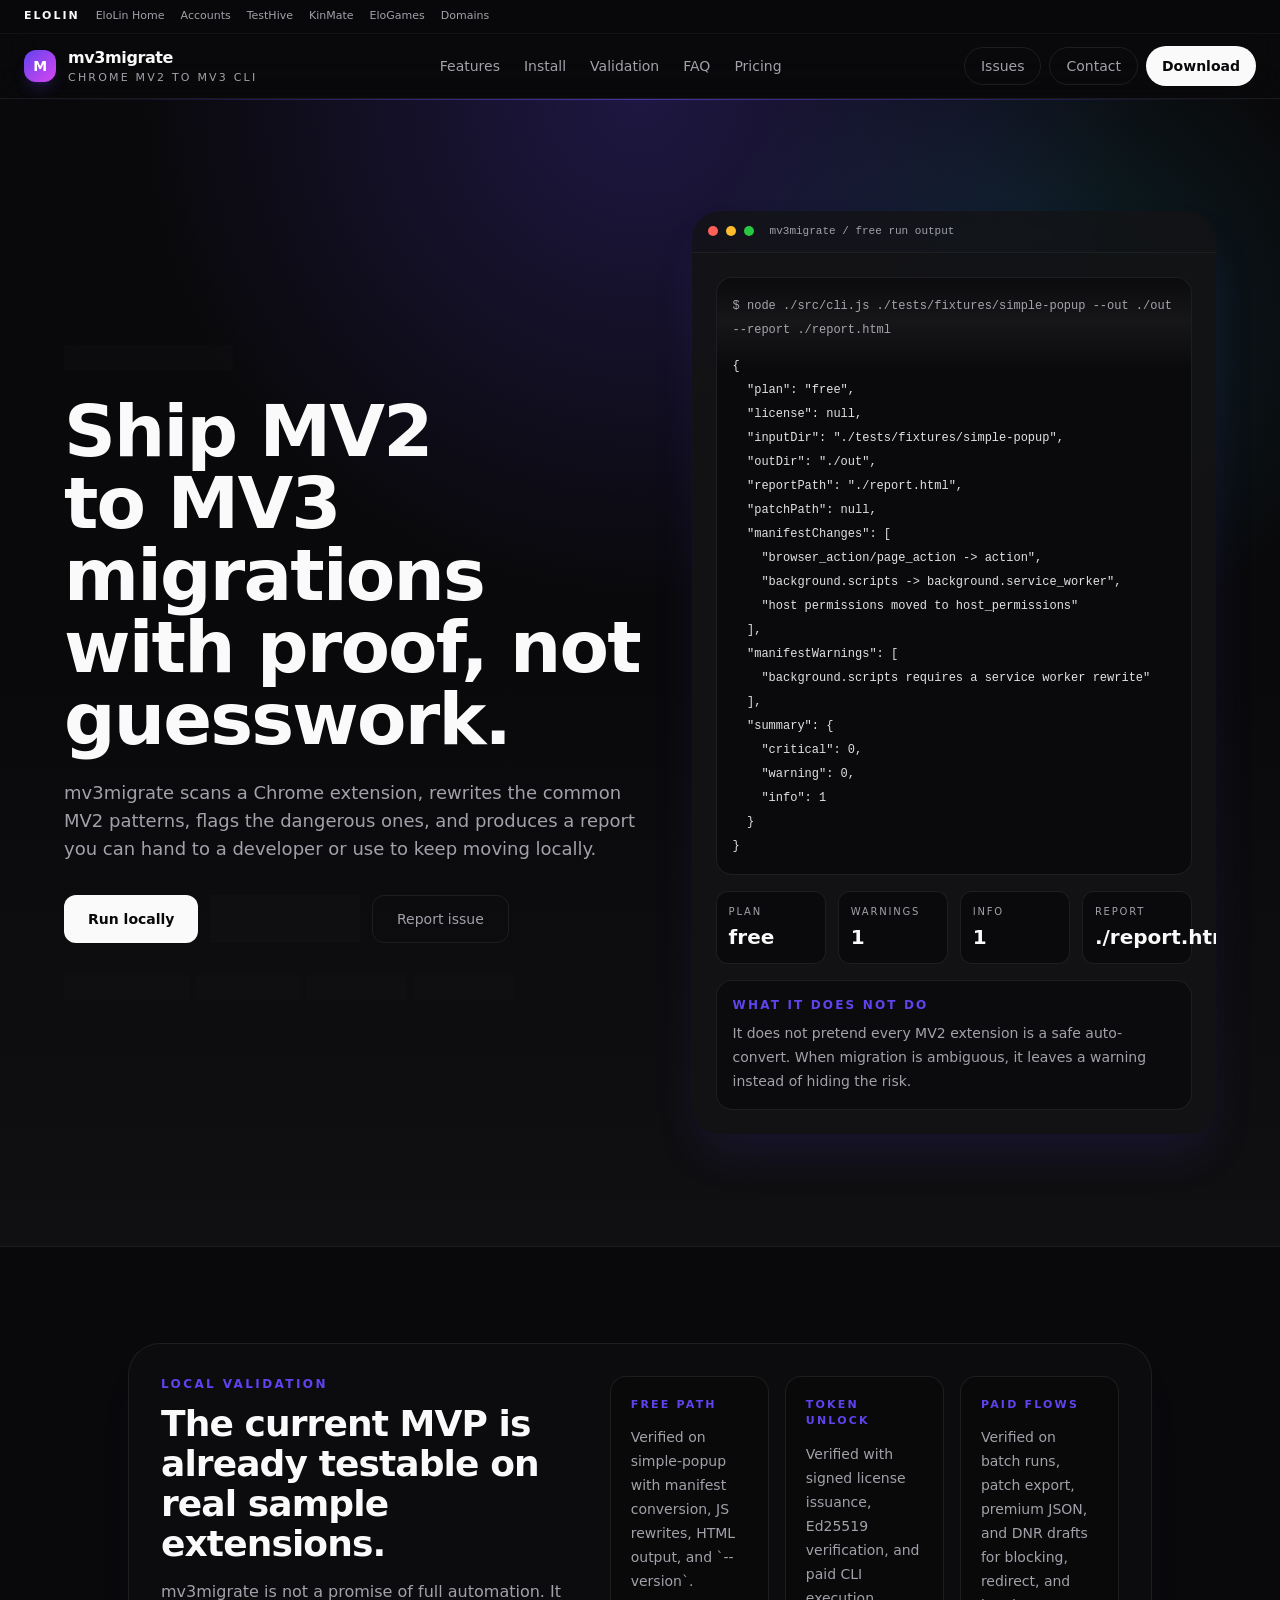
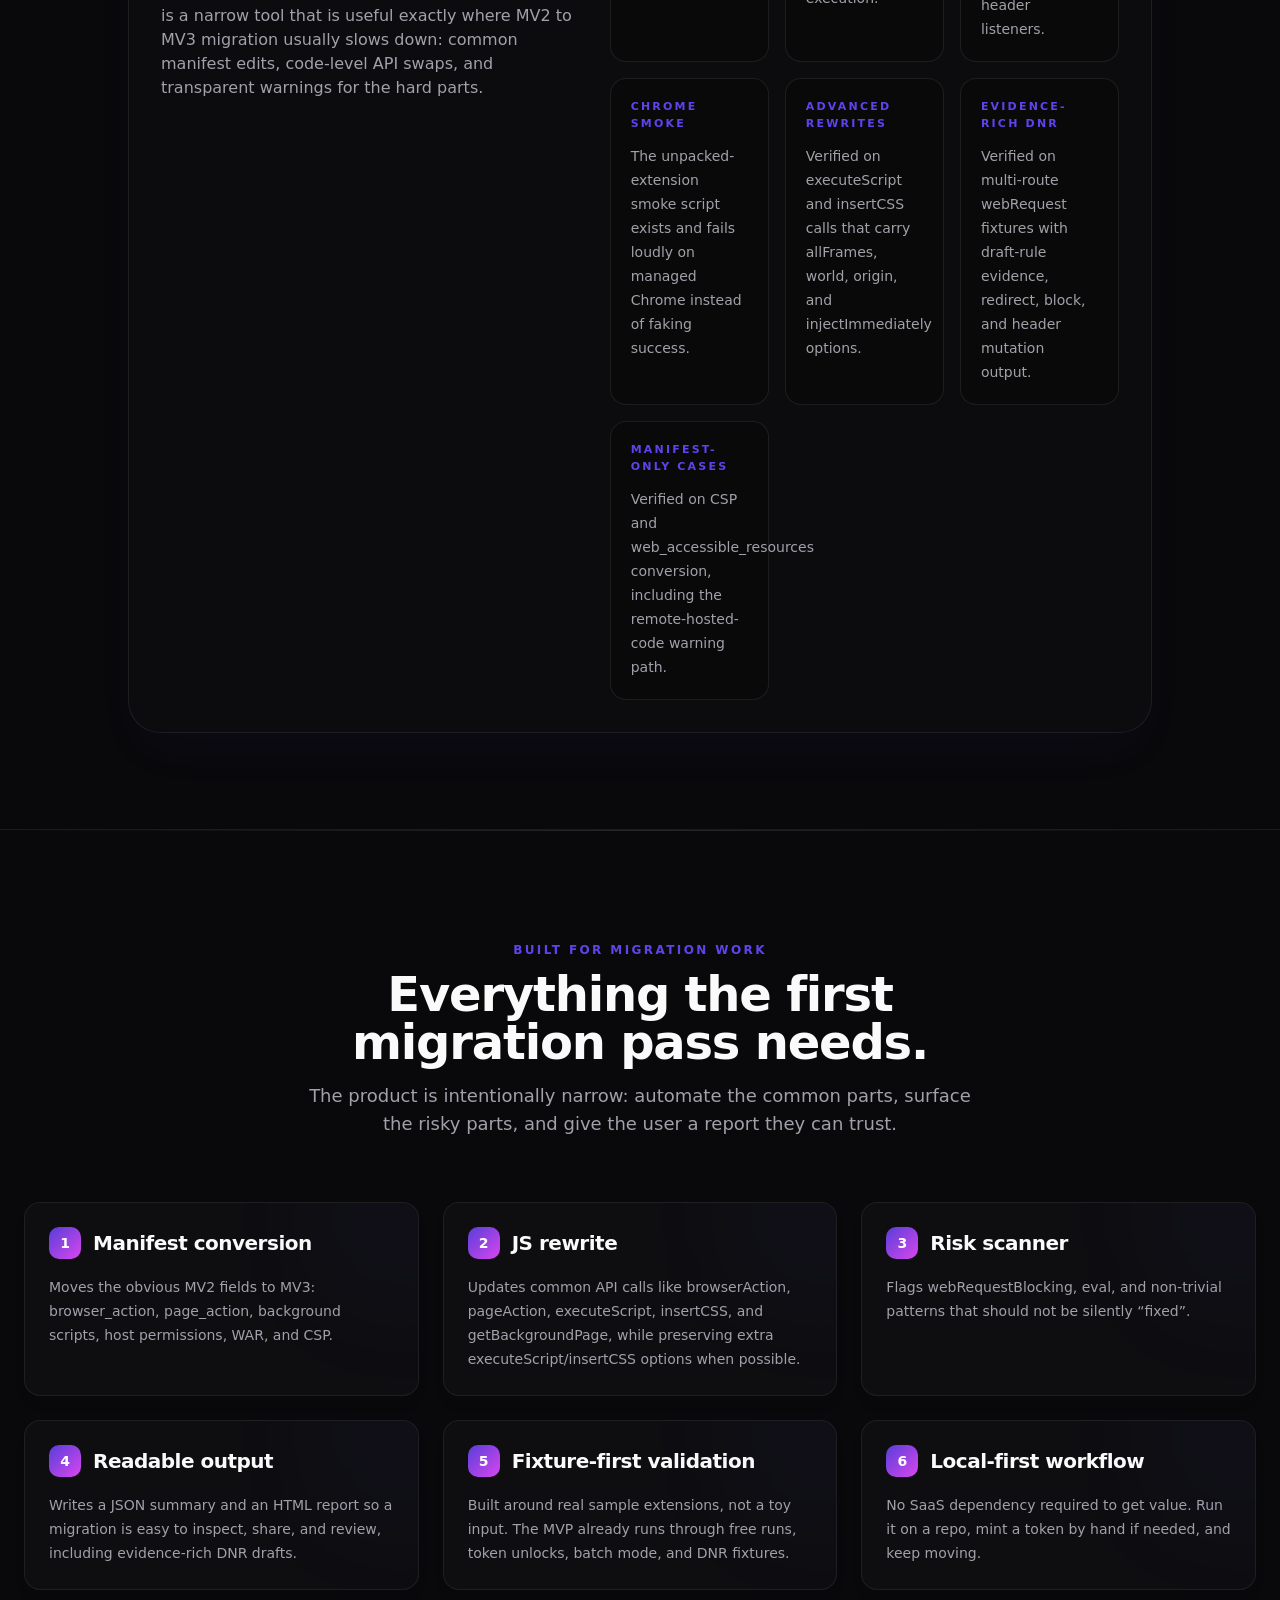
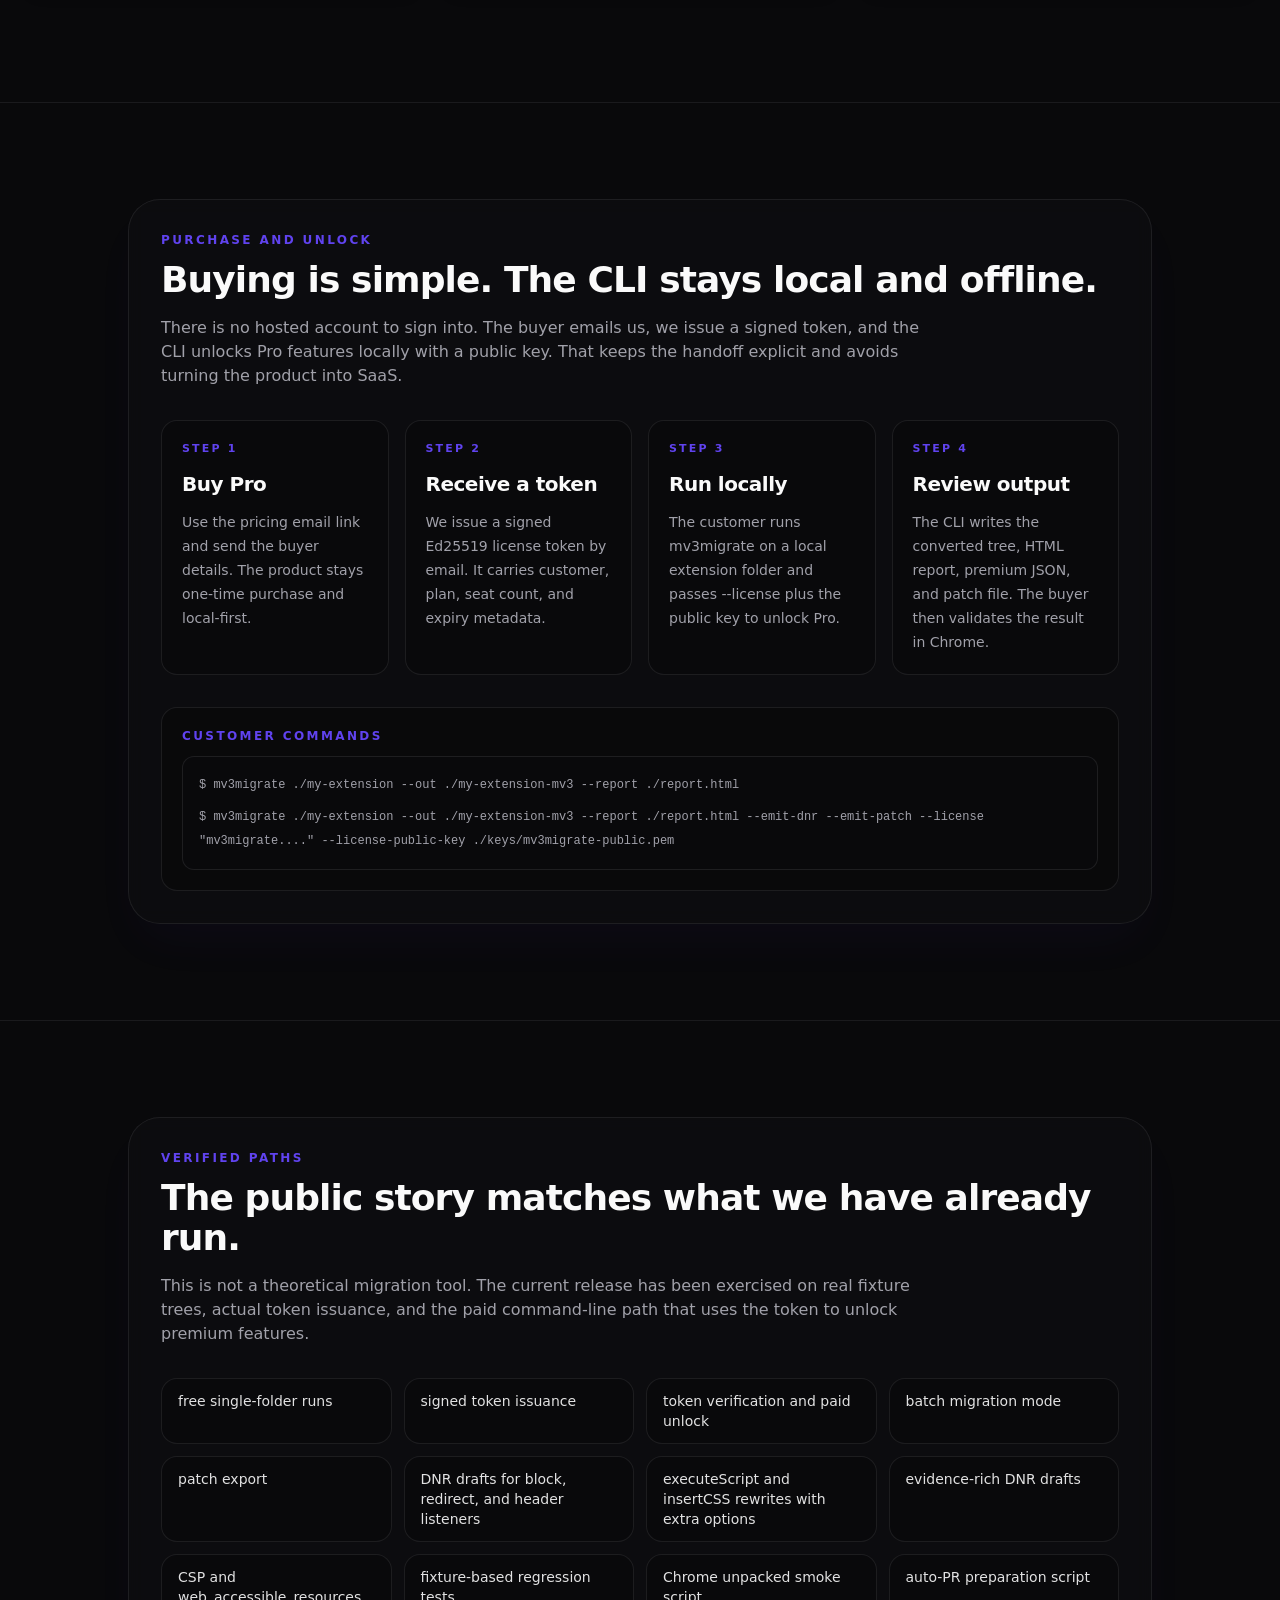
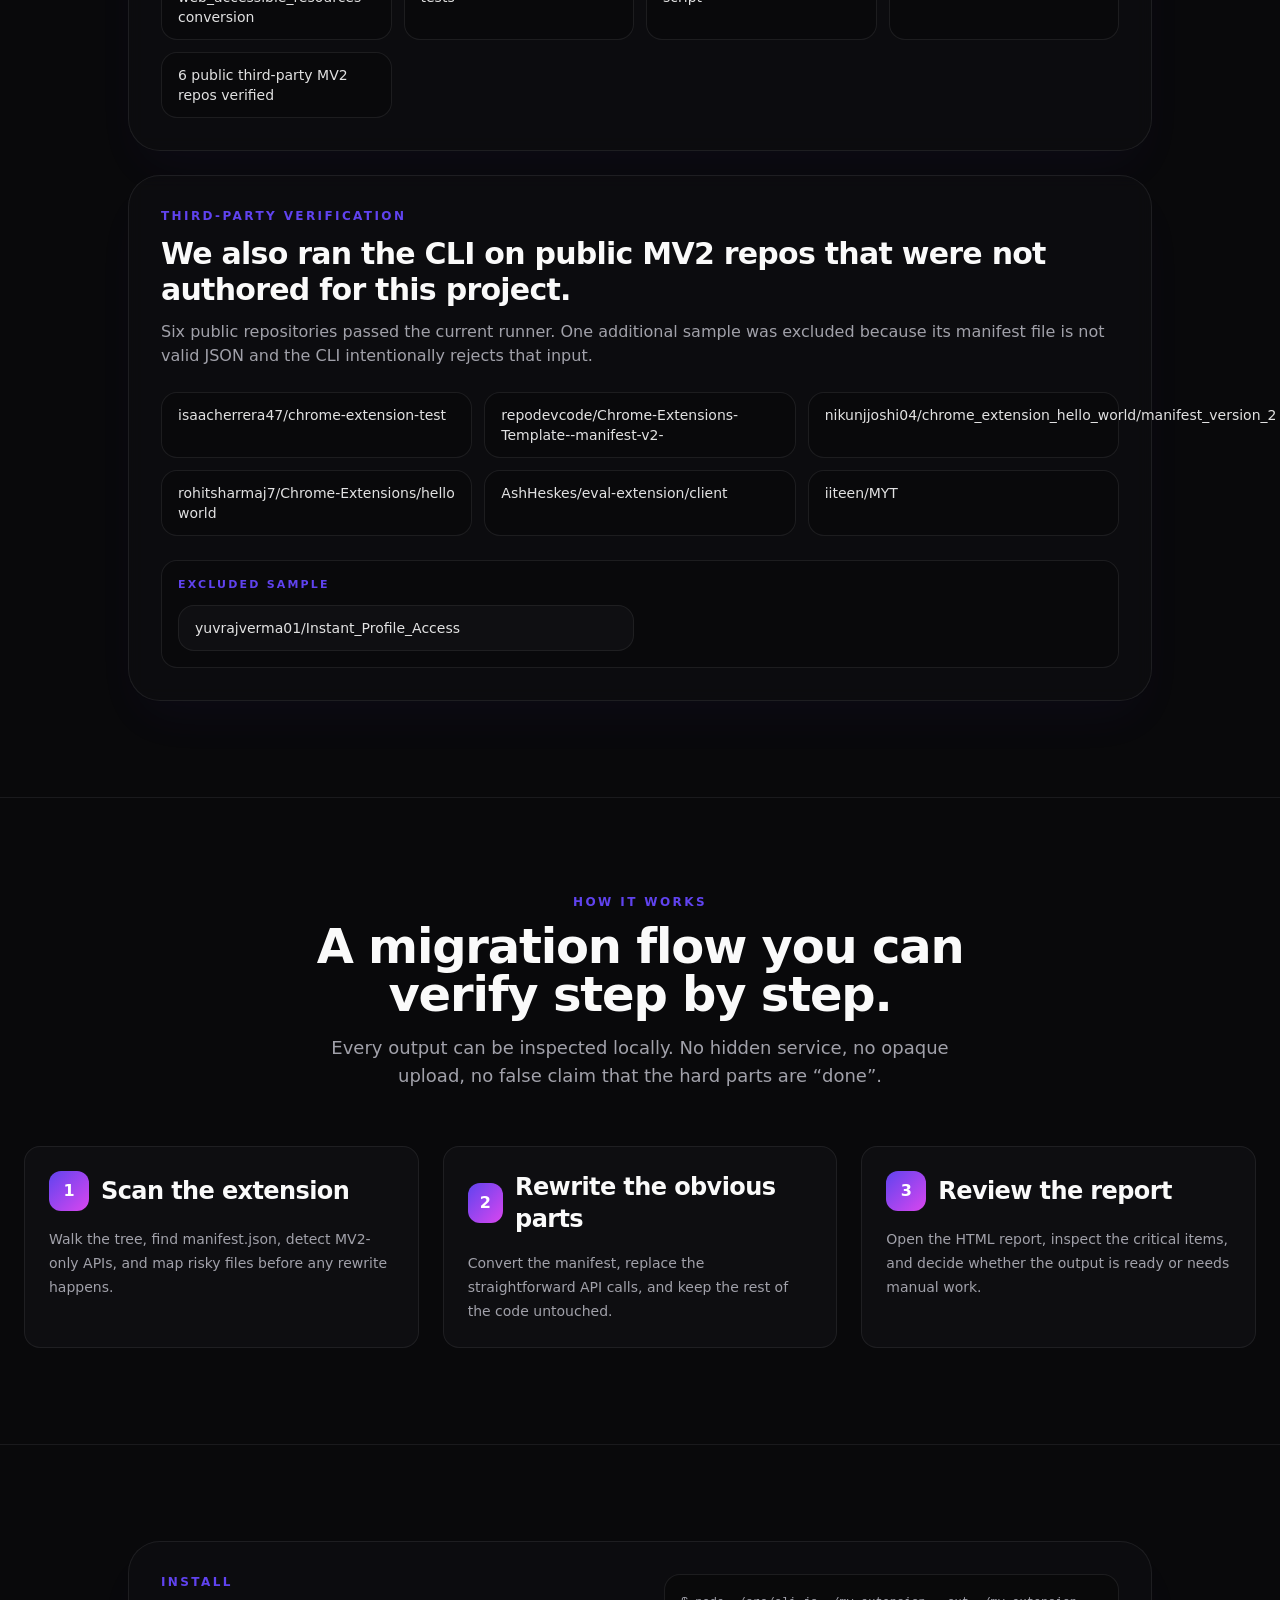
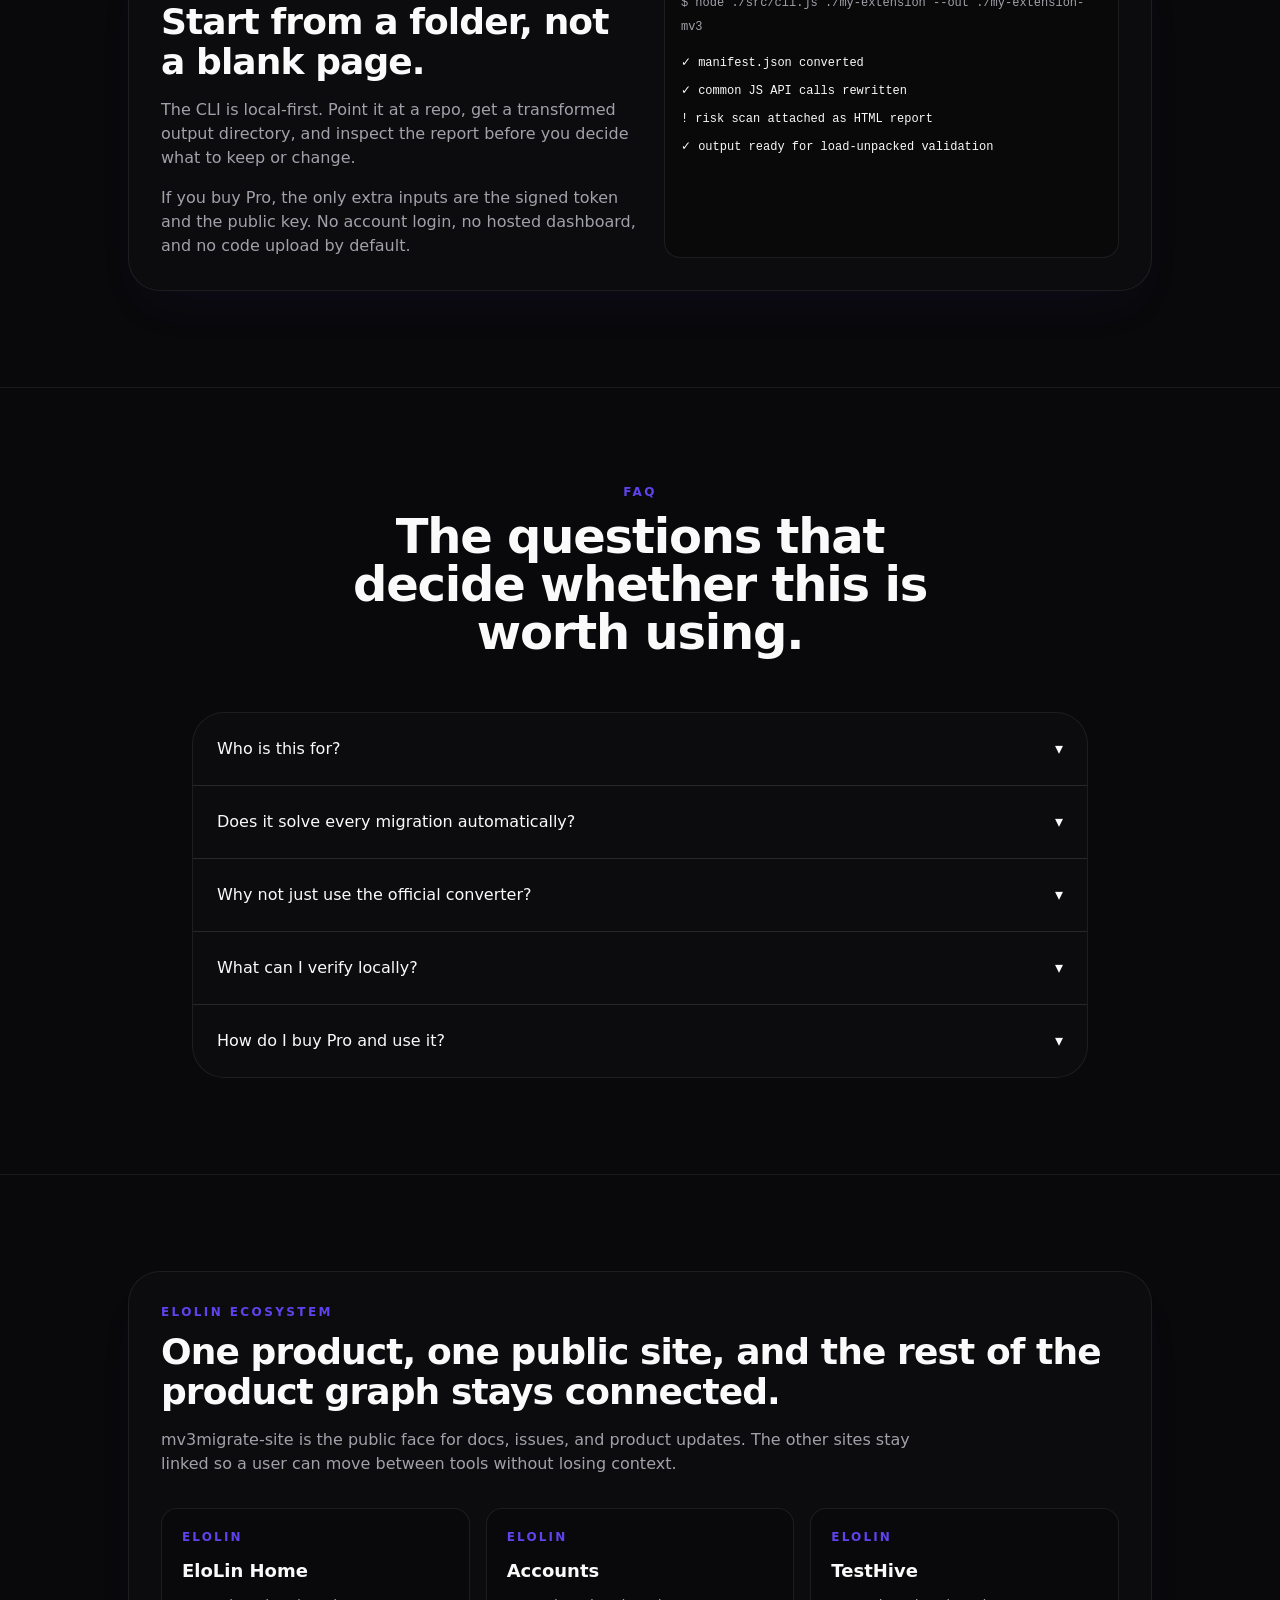
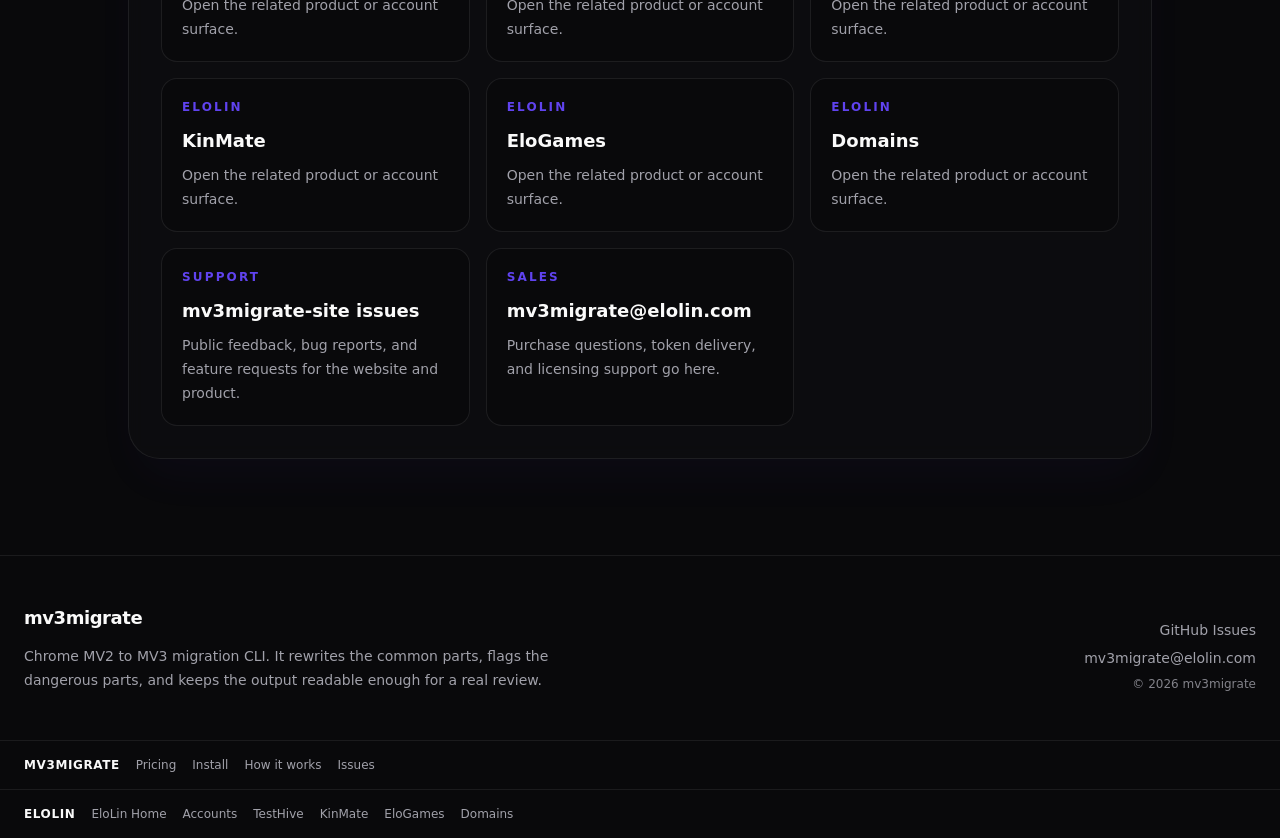
==== commit d33a2bf7: "seo: 补 robots.txt + sitemap.xml + llms.txt,刷新站点导出 线上 /robots.txt 与 /sitemap.xml 此前 404,搜索引擎无从发现结构。 本" ====
--- a/index.html
+++ b/index.html
@@ -1,4 +1,4 @@
-<!DOCTYPE html><!--W4MnHIDdebycsiUmoUlfP--><html lang="en"><head><meta charSet="utf-8"/><meta name="viewport" content="width=device-width, initial-scale=1"/><link rel="stylesheet" href="/_next/static/css/44a50fab3ab99811.css" data-precedence="next"/><link rel="preload" as="script" fetchPriority="low" href="/_next/static/chunks/webpack-fc5f04a1f7719d86.js"/><script src="/_next/static/chunks/fbf63d3a-19a99ad8306d1c9f.js" async=""></script><script src="/_next/static/chunks/70-27b9832a5c8902b0.js" async=""></script><script src="/_next/static/chunks/main-app-55c0cac0ee43e140.js" async=""></script><script src="/_next/static/chunks/164-9f30c140bebd164c.js" async=""></script><script src="/_next/static/chunks/app/page-6a6e1c55ded5fafa.js" async=""></script><script src="/_next/static/chunks/app/error-70edf132e0f662d1.js" async=""></script><meta name="theme-color" media="(prefers-color-scheme: light)" content="#ffffff"/><meta name="theme-color" media="(prefers-color-scheme: dark)" content="#0a0a0c"/><title>mv3migrate — Chrome MV2 to MV3 migration CLI</title><meta name="description" content="Chrome MV2 to MV3 migration CLI with manifest conversion, JS rewrites, signed license unlocks, DNR drafts, patch export, HTML reports, and local-first installation."/><meta name="application-name" content="mv3migrate"/><meta name="author" content="EloLin"/><meta name="keywords" content="Chrome extension migration,MV2 to MV3,declarativeNetRequest,Chrome CLI,extension converter,manifest conversion,local-first developer tool"/><meta name="creator" content="EloLin"/><meta name="publisher" content="EloLin"/><meta name="robots" content="index, follow"/><meta name="googlebot" content="index, follow, max-video-preview:-1, max-image-preview:large, max-snippet:-1"/><meta name="category" content="software"/><link rel="canonical" href="https://mv3migrate.elolin.com/"/><link rel="alternate" hrefLang="en-US" href="https://mv3migrate.elolin.com/"/><meta property="og:title" content="mv3migrate"/><meta property="og:description" content="Chrome MV2 to MV3 migration CLI with manifest conversion, JS rewrites, signed license unlocks, DNR drafts, patch export, HTML reports, and local-first installation."/><meta property="og:url" content="https://mv3migrate.elolin.com/"/><meta property="og:site_name" content="mv3migrate"/><meta property="og:locale" content="en_US"/><meta property="og:type" content="website"/><meta name="twitter:card" content="summary_large_image"/><meta name="twitter:creator" content="@elolin"/><meta name="twitter:title" content="mv3migrate"/><meta name="twitter:description" content="Chrome MV2 to MV3 migration CLI with signed unlocks, DNR drafts, patch export, and local-first installation."/><script src="/_next/static/chunks/polyfills-42372ed130431b0a.js" noModule=""></script></head><body class="dark min-h-dvh bg-background font-sans text-foreground"><div hidden=""><!--$--><!--/$--></div><div class="flex min-h-dvh flex-col"><header class="sticky top-0 z-40 border-b border-border/60 bg-background/82 backdrop-blur-xl"><div class="border-b border-border/40 bg-background/60"><div class="container flex flex-wrap items-center gap-x-4 gap-y-2 py-2 text-[11px] font-medium text-muted-foreground"><span class="font-semibold uppercase tracking-[0.18em] text-foreground">EloLin</span><a href="https://elolin.com" target="_blank" rel="noreferrer" class="transition hover:text-foreground">EloLin Home</a><a href="https://accounts.elolin.com" target="_blank" rel="noreferrer" class="transition hover:text-foreground">Accounts</a><a href="https://testhive.elolin.com" target="_blank" rel="noreferrer" class="transition hover:text-foreground">TestHive</a><a href="https://kinmate.elolin.com" target="_blank" rel="noreferrer" class="transition hover:text-foreground">KinMate</a><a href="https://games.elolin.com" target="_blank" rel="noreferrer" class="transition hover:text-foreground">EloGames</a><a href="https://domains.elolin.com" target="_blank" rel="noreferrer" class="transition hover:text-foreground">Domains</a></div></div><div class="container flex min-h-16 items-center justify-between gap-4 py-3"><a class="flex items-center gap-3 font-semibold tracking-tight text-foreground" href="/"><span class="grid size-8 place-items-center rounded-xl bg-gradient-to-br from-brand to-fuchsia-500 text-sm font-bold text-white shadow-lg shadow-brand/20">M</span><span><span class="block text-base">mv3migrate</span><span class="block text-[11px] font-medium uppercase tracking-[0.2em] text-muted-foreground">Chrome MV2 to MV3 CLI</span></span></a><nav aria-label="Primary" class="hidden items-center gap-6 lg:flex"><a class="text-sm font-medium text-muted-foreground transition hover:text-foreground" href="#features">Features</a><a class="text-sm font-medium text-muted-foreground transition hover:text-foreground" href="/install/">Install</a><a class="text-sm font-medium text-muted-foreground transition hover:text-foreground" href="#validation">Validation</a><a class="text-sm font-medium text-muted-foreground transition hover:text-foreground" href="/faq/">FAQ</a><a class="text-sm font-medium text-muted-foreground transition hover:text-foreground" href="/pricing/">Pricing</a></nav><div class="flex items-center gap-2"><a href="https://github.com/DevEloLin/mv3migrate-site/issues" target="_blank" rel="noreferrer" class="hidden rounded-full border border-border/70 px-4 py-2 text-sm font-medium text-muted-foreground transition hover:border-brand/40 hover:text-foreground md:inline-flex">Issues</a><a href="mailto:mv3migrate@elolin.com" class="hidden rounded-full border border-border/70 px-4 py-2 text-sm font-medium text-muted-foreground transition hover:border-brand/40 hover:text-foreground sm:inline-flex">Contact</a><a class="inline-flex h-10 items-center justify-center rounded-full bg-foreground px-4 text-sm font-semibold text-background transition hover:scale-[1.01]" href="/downloads/mv3migrate-core-runtime.zip">Download</a></div></div></header><main class="flex-1"><!--$?--><template id="B:0"></template><div class="flex min-h-dvh items-center justify-center bg-background"><div class="size-8 animate-spin rounded-full border-2 border-muted border-t-brand" role="status" aria-label="Loading"></div></div><!--/$--></main><footer class="border-t border-border/60 bg-background"><div class="container grid gap-8 py-12 sm:grid-cols-[1.3fr_0.7fr] sm:items-end animate-fade-up"><div><p class="font-display text-lg font-bold tracking-tight text-foreground">mv3migrate</p><p class="mt-3 max-w-xl text-sm leading-6 text-muted-foreground">Chrome MV2 to MV3 migration CLI. It rewrites the common parts, flags the dangerous parts, and keeps the output readable enough for a real review.</p></div><div class="flex flex-col gap-2 text-sm text-muted-foreground sm:items-end"><a href="https://github.com/DevEloLin/mv3migrate-site/issues" target="_blank" rel="noreferrer" class="transition hover:text-foreground">GitHub Issues</a><a href="mailto:mv3migrate@elolin.com" class="transition hover:text-foreground">mv3migrate@elolin.com</a><p class="text-xs text-muted-foreground/80">© <!-- -->2026<!-- --> <!-- -->mv3migrate</p></div></div><div class="border-t border-border/60"><div class="container py-4"><nav aria-label="Product links" class="flex flex-wrap items-center gap-x-4 gap-y-2 text-xs text-muted-foreground"><span class="font-semibold uppercase tracking-wider text-foreground">mv3migrate</span><a href="/pricing" class="transition hover:text-foreground">Pricing</a><a href="/install" class="transition hover:text-foreground">Install</a><a href="/how-it-works" class="transition hover:text-foreground">How it works</a><a href="https://github.com/DevEloLin/mv3migrate-site/issues" target="_blank" rel="noreferrer" class="transition hover:text-foreground">Issues</a></nav></div></div><div class="border-t border-border/60"><div class="container py-4"><nav aria-label="EloLin ecosystem" class="flex flex-wrap items-center gap-x-4 gap-y-2 text-xs text-muted-foreground"><span class="font-semibold uppercase tracking-wider text-foreground">EloLin</span><a href="https://elolin.com" target="_blank" rel="noopener" class="transition hover:text-foreground">EloLin Home</a><a href="https://accounts.elolin.com" target="_blank" rel="noopener" class="transition hover:text-foreground">Accounts</a><a href="https://testhive.elolin.com" target="_blank" rel="noopener" class="transition hover:text-foreground">TestHive</a><a href="https://kinmate.elolin.com" target="_blank" rel="noopener" class="transition hover:text-foreground">KinMate</a><a href="https://games.elolin.com" target="_blank" rel="noopener" class="transition hover:text-foreground">EloGames</a><a href="https://domains.elolin.com" target="_blank" rel="noopener" class="transition hover:text-foreground">Domains</a></nav></div></div></footer></div><script>requestAnimationFrame(function(){$RT=performance.now()});</script><script src="/_next/static/chunks/webpack-fc5f04a1f7719d86.js" id="_R_" async=""></script><div hidden id="S:0"><main class="flex min-h-dvh flex-col bg-background"><section class="relative isolate overflow-hidden border-b border-border/60 bg-background"><div aria-hidden="true" class="absolute inset-0 -z-10 bg-[radial-gradient(circle_at_top,hsl(var(--brand)/0.24),transparent_38%),radial-gradient(circle_at_80%_20%,hsl(190_90%_55%/0.14),transparent_24%),linear-gradient(180deg,hsl(var(--background)),hsl(var(--background))_50%,hsl(var(--muted)/0.35))] animate-drift"></div><div aria-hidden="true" class="absolute inset-x-0 top-0 -z-10 h-px bg-gradient-to-r from-transparent via-brand/60 to-transparent"></div><div class="container py-20 sm:py-28"><div class="mx-auto grid max-w-6xl items-center gap-12 lg:grid-cols-[1.05fr_0.95fr]"><div><div class="inline-flex items-center gap-2 rounded-full border border-border/70 bg-card/45 px-3 py-1 text-xs font-medium text-muted-foreground backdrop-blur animate-fade-up"><span aria-hidden="true" class="size-1.5 rounded-full bg-emerald-400 shadow-[0_0_0_4px_hsl(142_76%_36%/0.12)]"></span>Local-first CLI release</div><h1 class="mt-6 max-w-3xl text-balance font-display text-5xl font-bold tracking-tight text-foreground sm:text-6xl lg:text-7xl animate-fade-up delay-100">Ship MV2 to MV3 migrations with proof, not guesswork.</h1><p class="mt-6 max-w-2xl text-pretty text-base leading-7 text-muted-foreground sm:text-lg animate-fade-up delay-200">mv3migrate<!-- --> scans a Chrome extension, rewrites the common MV2 patterns, flags the dangerous ones, and produces a report you can hand to a developer or use to keep moving locally.</p><div class="mt-8 flex flex-wrap gap-3 animate-fade-up delay-300"><a class="inline-flex h-12 items-center justify-center rounded-xl bg-foreground px-6 text-sm font-semibold text-background transition hover:scale-[1.01] active:scale-[0.99]" href="#install">Run locally</a><a class="inline-flex h-12 items-center justify-center rounded-xl border border-border bg-card/60 px-6 text-sm font-medium text-foreground backdrop-blur transition hover:border-brand/40 hover:bg-card" href="#validation">See validation</a><a href="https://github.com/DevEloLin/mv3migrate-site/issues" target="_blank" rel="noreferrer" class="inline-flex h-12 items-center justify-center rounded-xl border border-border/70 px-6 text-sm font-medium text-muted-foreground transition hover:border-brand/40 hover:text-foreground">Report issue</a></div><div class="mt-8 flex flex-wrap gap-2 animate-fade-up delay-400"><span class="inline-flex items-center rounded-full border border-border/60 bg-card/45 px-3 py-1 text-xs font-medium text-foreground/85 backdrop-blur">manifest rewrite</span><span class="inline-flex items-center rounded-full border border-border/60 bg-card/45 px-3 py-1 text-xs font-medium text-foreground/85 backdrop-blur">JS codemods</span><span class="inline-flex items-center rounded-full border border-border/60 bg-card/45 px-3 py-1 text-xs font-medium text-foreground/85 backdrop-blur">risk scanner</span><span class="inline-flex items-center rounded-full border border-border/60 bg-card/45 px-3 py-1 text-xs font-medium text-foreground/85 backdrop-blur">HTML report</span></div></div><div class="relative"><div aria-hidden="true" class="absolute -inset-6 -z-10 rounded-[2rem] bg-mesh-soft blur-2xl animate-pulse-soft"></div><div class="gradient-border overflow-hidden rounded-[1.75rem] shadow-2xl shadow-brand/15 animate-float-slow"><div class="border-b border-border/60 bg-card/80 px-4 py-3 backdrop-blur"><div class="flex items-center gap-2"><span class="size-2.5 rounded-full bg-[#ff5f57]"></span><span class="size-2.5 rounded-full bg-[#febc2e]"></span><span class="size-2.5 rounded-full bg-[#28c840]"></span><p class="ml-2 font-mono text-[11px] text-muted-foreground">mv3migrate / free run output</p></div></div><div class="grid gap-4 bg-card/95 p-5 sm:p-6"><div class="relative overflow-hidden rounded-2xl border border-border/70 bg-background/80 p-4 font-mono text-[12px] leading-6 text-foreground"><div aria-hidden="true" class="absolute inset-x-0 -top-1 h-24 bg-gradient-to-b from-transparent via-white/5 to-transparent animate-scanline"></div><div class="text-muted-foreground">$ node ./src/cli.js ./tests/fixtures/simple-popup --out ./out --report ./report.html</div><pre class="mt-3 overflow-x-auto whitespace-pre-wrap break-words text-foreground/90">{
+<!DOCTYPE html><!--a1Rbbn8CDt_5YvhaNr0JS--><html lang="en"><head><meta charSet="utf-8"/><meta name="viewport" content="width=device-width, initial-scale=1"/><link rel="stylesheet" href="/_next/static/css/dfbfca82c8f8de61.css" data-precedence="next"/><link rel="preload" as="script" fetchPriority="low" href="/_next/static/chunks/webpack-fc5f04a1f7719d86.js"/><script src="/_next/static/chunks/fbf63d3a-19a99ad8306d1c9f.js" async=""></script><script src="/_next/static/chunks/70-27b9832a5c8902b0.js" async=""></script><script src="/_next/static/chunks/main-app-55c0cac0ee43e140.js" async=""></script><script src="/_next/static/chunks/164-9f30c140bebd164c.js" async=""></script><script src="/_next/static/chunks/app/page-6a6e1c55ded5fafa.js" async=""></script><script src="/_next/static/chunks/app/error-70edf132e0f662d1.js" async=""></script><meta name="theme-color" media="(prefers-color-scheme: light)" content="#ffffff"/><meta name="theme-color" media="(prefers-color-scheme: dark)" content="#0a0a0c"/><title>mv3migrate · Chrome MV2 → MV3 migration CLI · scans, codemods, reports</title><meta name="description" content="mv3migrate is a Chrome MV2 → MV3 migration CLI by EloLin. Local-first scanner, codemod, and HTML report generator for Manifest V3 conversion: manifest converter, background-to-service-worker rewrites, declarativeNetRequest (DNR) drafts, signed license unlocks, patch export, and offline installation. The fastest way to move legacy Chrome extensions to MV3."/><meta name="application-name" content="mv3migrate"/><link rel="author" href="https://elolin.com"/><meta name="author" content="EloLin"/><meta name="keywords" content="mv3migrate,mv3migrate CLI,mv3migrate.elolin.com,mv3migrate Chrome,mv3migrate tool,EloLin mv3migrate,Chrome MV2 to MV3,Chrome MV3 migration,MV3 migration tool,Manifest V3 migration,Manifest V2 to V3 converter,Chrome extension MV3 upgrade,MV2 deprecation,Chrome extension migration,extension manifest converter,manifest conversion CLI,Chrome extension codemod,declarativeNetRequest,DNR rules,DNR draft generator,webRequest to DNR,background page to service worker,service worker migration,persistent background page,chrome.action API migration,how to migrate Chrome extension to MV3,Chrome MV3 deadline,MV2 sunset,upgrade Chrome extension manifest,Chrome extension publishing,Chrome Web Store MV3 requirement,Chrome MV3 review fix,local-first developer tool,CLI tool Chrome extension,extension developer tooling,browser extension migration,Chromium extension migration,cross-browser extension MV3,Chrome extension migration tool,Chrome MV3 scanner,MV3 audit tool,jscodeshift Chrome extension,Chrome migration script,Chrome 扩展迁移,Chrome 扩展 MV3"/><meta name="creator" content="EloLin"/><meta name="publisher" content="EloLin"/><meta name="robots" content="index, follow"/><meta name="googlebot" content="index, follow, max-video-preview:-1, max-image-preview:large, max-snippet:-1"/><meta name="category" content="Developer Tools"/><link rel="canonical" href="https://mv3migrate.elolin.com/"/><link rel="alternate" hrefLang="en-US" href="https://mv3migrate.elolin.com/"/><meta property="og:title" content="mv3migrate — Chrome MV2 → MV3 migration CLI"/><meta property="og:description" content="mv3migrate is a Chrome MV2 → MV3 migration CLI by EloLin. Local-first scanner, codemod, and HTML report generator for Manifest V3 conversion: manifest converter, background-to-service-worker rewrites, declarativeNetRequest (DNR) drafts, signed license unlocks, patch export, and offline installation. The fastest way to move legacy Chrome extensions to MV3."/><meta property="og:url" content="https://mv3migrate.elolin.com/"/><meta property="og:site_name" content="mv3migrate"/><meta property="og:locale" content="en_US"/><meta property="og:image" content="https://mv3migrate.elolin.com/og-default.png"/><meta property="og:image:width" content="1200"/><meta property="og:image:height" content="630"/><meta property="og:image:alt" content="mv3migrate — Chrome MV2 → MV3 migration CLI"/><meta property="og:type" content="website"/><meta name="twitter:card" content="summary_large_image"/><meta name="twitter:site" content="@DevEloLin"/><meta name="twitter:creator" content="@DevEloLin"/><meta name="twitter:title" content="mv3migrate — Chrome MV2 → MV3 migration CLI"/><meta name="twitter:description" content="mv3migrate is a Chrome MV2 → MV3 migration CLI by EloLin. Local-first scanner, codemod, and HTML report generator for Manifest V3 conversion: manifest converter, background-to-service-worker rewrites, declarativeNetRequest (DNR) drafts, signed license unlocks, patch export, and offline installation. The fastest way to move legacy Chrome extensions to MV3."/><meta name="twitter:image" content="https://mv3migrate.elolin.com/og-default.png"/><meta name="twitter:image:width" content="1200"/><meta name="twitter:image:height" content="630"/><meta name="twitter:image:alt" content="mv3migrate — Chrome MV2 → MV3 migration CLI"/><script type="application/ld+json">[{"@context":"https://schema.org","@type":"Organization","@id":"https://elolin.com/#org","name":"EloLin","url":"https://elolin.com","logo":"https://elolin.com/og-default.png","sameAs":["https://github.com/DevEloLin","https://x.com/DevEloLin"]},{"@context":"https://schema.org","@type":"WebSite","@id":"https://mv3migrate.elolin.com/#website","url":"https://mv3migrate.elolin.com/","name":"mv3migrate","alternateName":["mv3migrate CLI","Chrome MV3 Migration CLI"],"description":"mv3migrate — Chrome MV2 → MV3 migration CLI by EloLin. Local-first scanner, codemod, and HTML report generator for Manifest V3 conversion.","inLanguage":["en"],"publisher":{"@id":"https://elolin.com/#org"}},{"@context":"https://schema.org","@type":"Brand","@id":"https://mv3migrate.elolin.com/#brand","name":"mv3migrate","url":"https://mv3migrate.elolin.com","logo":"https://mv3migrate.elolin.com/og-default.png"},{"@context":"https://schema.org","@type":"BreadcrumbList","itemListElement":[{"@type":"ListItem","position":1,"name":"Home","item":"https://mv3migrate.elolin.com/"}]},{"@context":"https://schema.org","@type":"HowTo","@id":"https://mv3migrate.elolin.com/#howto-migrate","name":"How to migrate a Chrome extension from MV2 to MV3 with mv3migrate","description":"Three steps to convert a legacy Chrome extension manifest, rewrite background pages, draft declarativeNetRequest rules, and produce a signed migration report — all locally with mv3migrate.","totalTime":"PT10M","tool":[{"@type":"HowToTool","name":"mv3migrate CLI (free preview tier)"},{"@type":"HowToTool","name":"Node.js 18+"}],"step":[{"@type":"HowToStep","name":"Install mv3migrate","text":"Install the mv3migrate CLI locally with npm or download the prebuilt runtime. No account, no telemetry. Runs entirely on your machine.","url":"https://mv3migrate.elolin.com/install/"},{"@type":"HowToStep","name":"Scan and convert","text":"Run mv3migrate on your extension directory. The CLI scans manifest.json, rewrites background pages to service workers, and drafts declarativeNetRequest rules for MV2 webRequest blockers.","url":"https://mv3migrate.elolin.com/how-it-works/"},{"@type":"HowToStep","name":"Review the HTML report","text":"mv3migrate emits an HTML migration report listing every change applied, every dangerous API flagged for manual review, and the draft DNR rules ready for Chrome Web Store submission.","url":"https://mv3migrate.elolin.com/how-it-works/"}]}]</script><script src="/_next/static/chunks/polyfills-42372ed130431b0a.js" noModule=""></script></head><body class="dark min-h-dvh bg-background font-sans text-foreground"><div hidden=""><!--$--><!--/$--></div><div class="flex min-h-dvh flex-col"><header class="sticky top-0 z-40 border-b border-border/60 bg-background/82 backdrop-blur-xl"><div class="border-b border-border/40 bg-background/60"><div class="container flex flex-wrap items-center gap-x-4 gap-y-2 py-2 text-[11px] font-medium text-muted-foreground"><span class="font-semibold uppercase tracking-[0.18em] text-foreground">EloLin</span><a href="https://elolin.com" target="_blank" rel="noreferrer" class="transition hover:text-foreground">EloLin Home</a><a href="https://accounts.elolin.com" target="_blank" rel="noreferrer" class="transition hover:text-foreground">Accounts</a><a href="https://testhive.elolin.com" target="_blank" rel="noreferrer" class="transition hover:text-foreground">TestHive</a><a href="https://kinmate.elolin.com" target="_blank" rel="noreferrer" class="transition hover:text-foreground">KinMate</a><a href="https://games.elolin.com" target="_blank" rel="noreferrer" class="transition hover:text-foreground">EloGames</a><a href="https://domains.elolin.com" target="_blank" rel="noreferrer" class="transition hover:text-foreground">Domains</a></div></div><div class="container flex min-h-16 items-center justify-between gap-4 py-3"><a class="flex items-center gap-3 font-semibold tracking-tight text-foreground" href="/"><span class="grid size-8 place-items-center rounded-xl bg-gradient-to-br from-brand to-fuchsia-500 text-sm font-bold text-white shadow-lg shadow-brand/20">M</span><span><span class="block text-base">mv3migrate</span><span class="block text-[11px] font-medium uppercase tracking-[0.2em] text-muted-foreground">Chrome MV2 to MV3 CLI</span></span></a><nav aria-label="Primary" class="hidden items-center gap-6 lg:flex"><a class="text-sm font-medium text-muted-foreground transition hover:text-foreground" href="#features">Features</a><a class="text-sm font-medium text-muted-foreground transition hover:text-foreground" href="/install/">Install</a><a class="text-sm font-medium text-muted-foreground transition hover:text-foreground" href="#validation">Validation</a><a class="text-sm font-medium text-muted-foreground transition hover:text-foreground" href="/faq/">FAQ</a><a class="text-sm font-medium text-muted-foreground transition hover:text-foreground" href="/pricing/">Pricing</a></nav><div class="flex items-center gap-2"><a href="https://github.com/DevEloLin/mv3migrate-site/issues" target="_blank" rel="noreferrer" class="hidden rounded-full border border-border/70 px-4 py-2 text-sm font-medium text-muted-foreground transition hover:border-brand/40 hover:text-foreground md:inline-flex">Issues</a><a href="mailto:mv3migrate@elolin.com" class="hidden rounded-full border border-border/70 px-4 py-2 text-sm font-medium text-muted-foreground transition hover:border-brand/40 hover:text-foreground sm:inline-flex">Contact</a><a class="inline-flex h-10 items-center justify-center rounded-full bg-foreground px-4 text-sm font-semibold text-background transition hover:scale-[1.01]" href="/downloads/mv3migrate-core-runtime.zip">Download</a></div></div></header><main class="flex-1"><!--$?--><template id="B:0"></template><div class="flex min-h-dvh items-center justify-center bg-background"><div class="size-8 animate-spin rounded-full border-2 border-muted border-t-brand" role="status" aria-label="Loading"></div></div><!--/$--></main><footer class="border-t border-border/60 bg-background"><div class="container grid gap-8 py-12 sm:grid-cols-[1.3fr_0.7fr] sm:items-end animate-fade-up"><div><p class="font-display text-lg font-bold tracking-tight text-foreground">mv3migrate</p><p class="mt-3 max-w-xl text-sm leading-6 text-muted-foreground">Chrome MV2 to MV3 migration CLI. It rewrites the common parts, flags the dangerous parts, and keeps the output readable enough for a real review.</p></div><div class="flex flex-col gap-2 text-sm text-muted-foreground sm:items-end"><a href="https://github.com/DevEloLin/mv3migrate-site/issues" target="_blank" rel="noreferrer" class="transition hover:text-foreground">GitHub Issues</a><a href="mailto:mv3migrate@elolin.com" class="transition hover:text-foreground">mv3migrate@elolin.com</a><p class="text-xs text-muted-foreground/80">© <!-- -->2026<!-- --> <!-- -->mv3migrate</p></div></div><div class="border-t border-border/60"><div class="container py-4"><nav aria-label="Product links" class="flex flex-wrap items-center gap-x-4 gap-y-2 text-xs text-muted-foreground"><span class="font-semibold uppercase tracking-wider text-foreground">mv3migrate</span><a href="/pricing" class="transition hover:text-foreground">Pricing</a><a href="/install" class="transition hover:text-foreground">Install</a><a href="/how-it-works" class="transition hover:text-foreground">How it works</a><a href="https://github.com/DevEloLin/mv3migrate-site/issues" target="_blank" rel="noreferrer" class="transition hover:text-foreground">Issues</a></nav></div></div><div class="border-t border-border/60"><div class="container py-4"><nav aria-label="EloLin ecosystem" class="flex flex-wrap items-center gap-x-4 gap-y-2 text-xs text-muted-foreground"><span class="font-semibold uppercase tracking-wider text-foreground">EloLin</span><a href="https://elolin.com" target="_blank" rel="noopener" class="transition hover:text-foreground">EloLin Home</a><a href="https://accounts.elolin.com" target="_blank" rel="noopener" class="transition hover:text-foreground">Accounts</a><a href="https://testhive.elolin.com" target="_blank" rel="noopener" class="transition hover:text-foreground">TestHive</a><a href="https://kinmate.elolin.com" target="_blank" rel="noopener" class="transition hover:text-foreground">KinMate</a><a href="https://games.elolin.com" target="_blank" rel="noopener" class="transition hover:text-foreground">EloGames</a><a href="https://domains.elolin.com" target="_blank" rel="noopener" class="transition hover:text-foreground">Domains</a></nav></div></div></footer></div><script>requestAnimationFrame(function(){$RT=performance.now()});</script><script src="/_next/static/chunks/webpack-fc5f04a1f7719d86.js" id="_R_" async=""></script><div hidden id="S:0"><main class="flex min-h-dvh flex-col bg-background"><section class="relative isolate overflow-hidden border-b border-border/60 bg-background"><div aria-hidden="true" class="absolute inset-0 -z-10 bg-[radial-gradient(circle_at_top,hsl(var(--brand)/0.24),transparent_38%),radial-gradient(circle_at_80%_20%,hsl(190_90%_55%/0.14),transparent_24%),linear-gradient(180deg,hsl(var(--background)),hsl(var(--background))_50%,hsl(var(--muted)/0.35))] animate-drift"></div><div aria-hidden="true" class="absolute inset-x-0 top-0 -z-10 h-px bg-gradient-to-r from-transparent via-brand/60 to-transparent"></div><div class="container py-20 sm:py-28"><div class="mx-auto grid max-w-6xl items-center gap-12 lg:grid-cols-[1.05fr_0.95fr]"><div><div class="inline-flex items-center gap-2 rounded-full border border-border/70 bg-card/45 px-3 py-1 text-xs font-medium text-muted-foreground backdrop-blur animate-fade-up"><span aria-hidden="true" class="size-1.5 rounded-full bg-emerald-400 shadow-[0_0_0_4px_hsl(142_76%_36%/0.12)]"></span>Local-first CLI release</div><h1 class="mt-6 max-w-3xl text-balance font-display text-5xl font-bold tracking-tight text-foreground sm:text-6xl lg:text-7xl animate-fade-up delay-100">Ship MV2 to MV3 migrations with proof, not guesswork.</h1><p class="mt-6 max-w-2xl text-pretty text-base leading-7 text-muted-foreground sm:text-lg animate-fade-up delay-200">mv3migrate<!-- --> scans a Chrome extension, rewrites the common MV2 patterns, flags the dangerous ones, and produces a report you can hand to a developer or use to keep moving locally.</p><div class="mt-8 flex flex-wrap gap-3 animate-fade-up delay-300"><a class="inline-flex h-12 items-center justify-center rounded-xl bg-foreground px-6 text-sm font-semibold text-background transition hover:scale-[1.01] active:scale-[0.99]" href="#install">Run locally</a><a class="inline-flex h-12 items-center justify-center rounded-xl border border-border bg-card/60 px-6 text-sm font-medium text-foreground backdrop-blur transition hover:border-brand/40 hover:bg-card" href="#validation">See validation</a><a href="https://github.com/DevEloLin/mv3migrate-site/issues" target="_blank" rel="noreferrer" class="inline-flex h-12 items-center justify-center rounded-xl border border-border/70 px-6 text-sm font-medium text-muted-foreground transition hover:border-brand/40 hover:text-foreground">Report issue</a></div><div class="mt-8 flex flex-wrap gap-2 animate-fade-up delay-400"><span class="inline-flex items-center rounded-full border border-border/60 bg-card/45 px-3 py-1 text-xs font-medium text-foreground/85 backdrop-blur">manifest rewrite</span><span class="inline-flex items-center rounded-full border border-border/60 bg-card/45 px-3 py-1 text-xs font-medium text-foreground/85 backdrop-blur">JS codemods</span><span class="inline-flex items-center rounded-full border border-border/60 bg-card/45 px-3 py-1 text-xs font-medium text-foreground/85 backdrop-blur">risk scanner</span><span class="inline-flex items-center rounded-full border border-border/60 bg-card/45 px-3 py-1 text-xs font-medium text-foreground/85 backdrop-blur">HTML report</span></div></div><div class="relative"><div aria-hidden="true" class="absolute -inset-6 -z-10 rounded-[2rem] bg-mesh-soft blur-2xl animate-pulse-soft"></div><div class="gradient-border overflow-hidden rounded-[1.75rem] shadow-2xl shadow-brand/15 animate-float-slow"><div class="border-b border-border/60 bg-card/80 px-4 py-3 backdrop-blur"><div class="flex items-center gap-2"><span class="size-2.5 rounded-full bg-[#ff5f57]"></span><span class="size-2.5 rounded-full bg-[#febc2e]"></span><span class="size-2.5 rounded-full bg-[#28c840]"></span><p class="ml-2 font-mono text-[11px] text-muted-foreground">mv3migrate / free run output</p></div></div><div class="grid gap-4 bg-card/95 p-5 sm:p-6"><div class="relative overflow-hidden rounded-2xl border border-border/70 bg-background/80 p-4 font-mono text-[12px] leading-6 text-foreground"><div aria-hidden="true" class="absolute inset-x-0 -top-1 h-24 bg-gradient-to-b from-transparent via-white/5 to-transparent animate-scanline"></div><div class="text-muted-foreground">$ node ./src/cli.js ./tests/fixtures/simple-popup --out ./out --report ./report.html</div><pre class="mt-3 overflow-x-auto whitespace-pre-wrap break-words text-foreground/90">{
   &quot;plan&quot;: &quot;free&quot;,
   &quot;license&quot;: null,
   &quot;inputDir&quot;: &quot;./tests/fixtures/simple-popup&quot;,
@@ -19,4 +19,4 @@
     &quot;info&quot;: 1
   }
 }</pre></div><div class="grid grid-cols-2 gap-3 sm:grid-cols-4"><div class="rounded-xl border border-border/70 bg-background/75 p-3 animate-fade-up delay-100"><p class="text-[10px] font-medium uppercase tracking-[0.18em] text-muted-foreground">Plan</p><p class="mt-1 font-display text-xl font-bold text-foreground">free</p></div><div class="rounded-xl border border-border/70 bg-background/75 p-3 animate-fade-up delay-200"><p class="text-[10px] font-medium uppercase tracking-[0.18em] text-muted-foreground">Warnings</p><p class="mt-1 font-display text-xl font-bold text-foreground">1</p></div><div class="rounded-xl border border-border/70 bg-background/75 p-3 animate-fade-up delay-300"><p class="text-[10px] font-medium uppercase tracking-[0.18em] text-muted-foreground">Info</p><p class="mt-1 font-display text-xl font-bold text-foreground">1</p></div><div class="rounded-xl border border-border/70 bg-background/75 p-3 animate-fade-up delay-400"><p class="text-[10px] font-medium uppercase tracking-[0.18em] text-muted-foreground">Report</p><p class="mt-1 font-display text-xl font-bold text-foreground">./report.html</p></div></div><div class="rounded-2xl border border-border/70 bg-background/70 p-4"><p class="text-xs font-semibold uppercase tracking-[0.18em] text-brand">What it does not do</p><p class="mt-2 text-sm leading-6 text-muted-foreground">It does not pretend every MV2 extension is a safe auto-convert. When migration is ambiguous, it leaves a warning instead of hiding the risk.</p></div></div></div></div></div></div></section><section id="validation" class="relative isolate border-b border-border/60 py-20 sm:py-24"><div class="container"><div class="mx-auto max-w-5xl rounded-[2rem] border border-border/70 bg-card/45 p-6 shadow-2xl shadow-brand/5 backdrop-blur sm:p-8 animate-fade-up"><div class="grid gap-8 lg:grid-cols-[0.9fr_1.1fr]"><div><p class="text-xs font-semibold uppercase tracking-[0.2em] text-brand">Local validation</p><h2 class="mt-3 font-display text-3xl font-bold tracking-tight text-foreground sm:text-4xl">The current MVP is already testable on real sample extensions.</h2><p class="mt-4 text-sm leading-7 text-muted-foreground sm:text-base">mv3migrate<!-- --> is not a promise of full automation. It is a narrow tool that is useful exactly where MV2 to MV3 migration usually slows down: common manifest edits, code-level API swaps, and transparent warnings for the hard parts.</p></div><div class="grid gap-4 sm:grid-cols-3"><article class="rounded-2xl border border-border/70 bg-background/70 p-5 transition duration-300 hover:-translate-y-1 hover:border-brand/40"><p class="text-[11px] font-semibold uppercase tracking-[0.2em] text-brand">Free path</p><p class="mt-3 text-sm leading-6 text-muted-foreground">Verified on simple-popup with manifest conversion, JS rewrites, HTML output, and `--version`.</p></article><article class="rounded-2xl border border-border/70 bg-background/70 p-5 transition duration-300 hover:-translate-y-1 hover:border-brand/40"><p class="text-[11px] font-semibold uppercase tracking-[0.2em] text-brand">Token unlock</p><p class="mt-3 text-sm leading-6 text-muted-foreground">Verified with signed license issuance, Ed25519 verification, and paid CLI execution.</p></article><article class="rounded-2xl border border-border/70 bg-background/70 p-5 transition duration-300 hover:-translate-y-1 hover:border-brand/40"><p class="text-[11px] font-semibold uppercase tracking-[0.2em] text-brand">Paid flows</p><p class="mt-3 text-sm leading-6 text-muted-foreground">Verified on batch runs, patch export, premium JSON, and DNR drafts for blocking, redirect, and header listeners.</p></article><article class="rounded-2xl border border-border/70 bg-background/70 p-5 transition duration-300 hover:-translate-y-1 hover:border-brand/40"><p class="text-[11px] font-semibold uppercase tracking-[0.2em] text-brand">Chrome smoke</p><p class="mt-3 text-sm leading-6 text-muted-foreground">The unpacked-extension smoke script exists and fails loudly on managed Chrome instead of faking success.</p></article><article class="rounded-2xl border border-border/70 bg-background/70 p-5 transition duration-300 hover:-translate-y-1 hover:border-brand/40"><p class="text-[11px] font-semibold uppercase tracking-[0.2em] text-brand">Advanced rewrites</p><p class="mt-3 text-sm leading-6 text-muted-foreground">Verified on executeScript and insertCSS calls that carry allFrames, world, origin, and injectImmediately options.</p></article><article class="rounded-2xl border border-border/70 bg-background/70 p-5 transition duration-300 hover:-translate-y-1 hover:border-brand/40"><p class="text-[11px] font-semibold uppercase tracking-[0.2em] text-brand">Evidence-rich DNR</p><p class="mt-3 text-sm leading-6 text-muted-foreground">Verified on multi-route webRequest fixtures with draft-rule evidence, redirect, block, and header mutation output.</p></article><article class="rounded-2xl border border-border/70 bg-background/70 p-5 transition duration-300 hover:-translate-y-1 hover:border-brand/40"><p class="text-[11px] font-semibold uppercase tracking-[0.2em] text-brand">Manifest-only cases</p><p class="mt-3 text-sm leading-6 text-muted-foreground">Verified on CSP and web_accessible_resources conversion, including the remote-hosted-code warning path.</p></article></div></div></div></div></section><section id="features" class="relative isolate border-b border-border/60 py-20 sm:py-28"><div aria-hidden="true" class="absolute inset-x-0 top-0 -z-10 h-px bg-gradient-to-r from-transparent via-border to-transparent"></div><div class="container"><header class="mx-auto max-w-2xl text-center"><p class="text-xs font-semibold uppercase tracking-[0.2em] text-brand">Built for migration work</p><h2 class="mt-3 font-display text-4xl font-bold tracking-tight text-foreground sm:text-5xl">Everything the first migration pass needs.</h2><p class="mt-4 text-base leading-7 text-muted-foreground sm:text-lg">The product is intentionally narrow: automate the common parts, surface the risky parts, and give the user a report they can trust.</p></header><div class="mt-16 grid gap-6 md:grid-cols-2 xl:grid-cols-3"><article class="group relative overflow-hidden rounded-2xl border border-border/70 bg-card/60 p-6 shadow-lg shadow-black/5 transition duration-300 hover:-translate-y-0.5 hover:border-brand/40 hover:bg-card"><div aria-hidden="true" class="absolute inset-x-0 top-0 h-px bg-gradient-to-r from-transparent via-brand/40 to-transparent opacity-0 transition group-hover:opacity-100"></div><div aria-hidden="true" class="absolute -right-10 -top-10 size-28 rounded-full bg-brand/10 blur-3xl transition duration-500 group-hover:scale-110"></div><div class="flex items-center gap-3"><span class="grid size-8 place-items-center rounded-lg bg-gradient-to-br from-brand/90 to-fuchsia-500 text-sm font-bold text-white">1</span><h3 class="font-display text-xl font-bold tracking-tight text-foreground">Manifest conversion</h3></div><p class="mt-4 text-sm leading-6 text-muted-foreground">Moves the obvious MV2 fields to MV3: browser_action, page_action, background scripts, host permissions, WAR, and CSP.</p></article><article class="group relative overflow-hidden rounded-2xl border border-border/70 bg-card/60 p-6 shadow-lg shadow-black/5 transition duration-300 hover:-translate-y-0.5 hover:border-brand/40 hover:bg-card"><div aria-hidden="true" class="absolute inset-x-0 top-0 h-px bg-gradient-to-r from-transparent via-brand/40 to-transparent opacity-0 transition group-hover:opacity-100"></div><div aria-hidden="true" class="absolute -right-10 -top-10 size-28 rounded-full bg-brand/10 blur-3xl transition duration-500 group-hover:scale-110"></div><div class="flex items-center gap-3"><span class="grid size-8 place-items-center rounded-lg bg-gradient-to-br from-brand/90 to-fuchsia-500 text-sm font-bold text-white">2</span><h3 class="font-display text-xl font-bold tracking-tight text-foreground">JS rewrite</h3></div><p class="mt-4 text-sm leading-6 text-muted-foreground">Updates common API calls like browserAction, pageAction, executeScript, insertCSS, and getBackgroundPage, while preserving extra executeScript/insertCSS options when possible.</p></article><article class="group relative overflow-hidden rounded-2xl border border-border/70 bg-card/60 p-6 shadow-lg shadow-black/5 transition duration-300 hover:-translate-y-0.5 hover:border-brand/40 hover:bg-card"><div aria-hidden="true" class="absolute inset-x-0 top-0 h-px bg-gradient-to-r from-transparent via-brand/40 to-transparent opacity-0 transition group-hover:opacity-100"></div><div aria-hidden="true" class="absolute -right-10 -top-10 size-28 rounded-full bg-brand/10 blur-3xl transition duration-500 group-hover:scale-110"></div><div class="flex items-center gap-3"><span class="grid size-8 place-items-center rounded-lg bg-gradient-to-br from-brand/90 to-fuchsia-500 text-sm font-bold text-white">3</span><h3 class="font-display text-xl font-bold tracking-tight text-foreground">Risk scanner</h3></div><p class="mt-4 text-sm leading-6 text-muted-foreground">Flags webRequestBlocking, eval, and non-trivial patterns that should not be silently “fixed”.</p></article><article class="group relative overflow-hidden rounded-2xl border border-border/70 bg-card/60 p-6 shadow-lg shadow-black/5 transition duration-300 hover:-translate-y-0.5 hover:border-brand/40 hover:bg-card"><div aria-hidden="true" class="absolute inset-x-0 top-0 h-px bg-gradient-to-r from-transparent via-brand/40 to-transparent opacity-0 transition group-hover:opacity-100"></div><div aria-hidden="true" class="absolute -right-10 -top-10 size-28 rounded-full bg-brand/10 blur-3xl transition duration-500 group-hover:scale-110"></div><div class="flex items-center gap-3"><span class="grid size-8 place-items-center rounded-lg bg-gradient-to-br from-brand/90 to-fuchsia-500 text-sm font-bold text-white">4</span><h3 class="font-display text-xl font-bold tracking-tight text-foreground">Readable output</h3></div><p class="mt-4 text-sm leading-6 text-muted-foreground">Writes a JSON summary and an HTML report so a migration is easy to inspect, share, and review, including evidence-rich DNR drafts.</p></article><article class="group relative overflow-hidden rounded-2xl border border-border/70 bg-card/60 p-6 shadow-lg shadow-black/5 transition duration-300 hover:-translate-y-0.5 hover:border-brand/40 hover:bg-card"><div aria-hidden="true" class="absolute inset-x-0 top-0 h-px bg-gradient-to-r from-transparent via-brand/40 to-transparent opacity-0 transition group-hover:opacity-100"></div><div aria-hidden="true" class="absolute -right-10 -top-10 size-28 rounded-full bg-brand/10 blur-3xl transition duration-500 group-hover:scale-110"></div><div class="flex items-center gap-3"><span class="grid size-8 place-items-center rounded-lg bg-gradient-to-br from-brand/90 to-fuchsia-500 text-sm font-bold text-white">5</span><h3 class="font-display text-xl font-bold tracking-tight text-foreground">Fixture-first validation</h3></div><p class="mt-4 text-sm leading-6 text-muted-foreground">Built around real sample extensions, not a toy input. The MVP already runs through free runs, token unlocks, batch mode, and DNR fixtures.</p></article><article class="group relative overflow-hidden rounded-2xl border border-border/70 bg-card/60 p-6 shadow-lg shadow-black/5 transition duration-300 hover:-translate-y-0.5 hover:border-brand/40 hover:bg-card"><div aria-hidden="true" class="absolute inset-x-0 top-0 h-px bg-gradient-to-r from-transparent via-brand/40 to-transparent opacity-0 transition group-hover:opacity-100"></div><div aria-hidden="true" class="absolute -right-10 -top-10 size-28 rounded-full bg-brand/10 blur-3xl transition duration-500 group-hover:scale-110"></div><div class="flex items-center gap-3"><span class="grid size-8 place-items-center rounded-lg bg-gradient-to-br from-brand/90 to-fuchsia-500 text-sm font-bold text-white">6</span><h3 class="font-display text-xl font-bold tracking-tight text-foreground">Local-first workflow</h3></div><p class="mt-4 text-sm leading-6 text-muted-foreground">No SaaS dependency required to get value. Run it on a repo, mint a token by hand if needed, and keep moving.</p></article></div></div></section><section class="relative isolate border-b border-border/60 py-20 sm:py-24"><div class="container"><div class="mx-auto max-w-5xl rounded-[2rem] border border-border/70 bg-card/45 p-6 shadow-2xl shadow-brand/5 backdrop-blur sm:p-8 animate-fade-up"><p class="text-xs font-semibold uppercase tracking-[0.2em] text-brand">Purchase and unlock</p><h2 class="mt-3 font-display text-3xl font-bold tracking-tight text-foreground sm:text-4xl">Buying is simple. The CLI stays local and offline.</h2><p class="mt-4 max-w-3xl text-sm leading-7 text-muted-foreground sm:text-base">There is no hosted account to sign into. The buyer emails us, we issue a signed token, and the CLI unlocks Pro features locally with a public key. That keeps the handoff explicit and avoids turning the product into SaaS.</p><div class="mt-8 grid gap-4 lg:grid-cols-4"><article class="rounded-2xl border border-border/70 bg-background/75 p-5 transition duration-300 hover:-translate-y-1 hover:border-brand/40"><p class="text-[11px] font-semibold uppercase tracking-[0.2em] text-brand">Step <!-- -->1</p><h3 class="mt-3 font-display text-xl font-bold tracking-tight text-foreground">Buy Pro</h3><p class="mt-3 text-sm leading-6 text-muted-foreground">Use the pricing email link and send the buyer details. The product stays one-time purchase and local-first.</p></article><article class="rounded-2xl border border-border/70 bg-background/75 p-5 transition duration-300 hover:-translate-y-1 hover:border-brand/40"><p class="text-[11px] font-semibold uppercase tracking-[0.2em] text-brand">Step <!-- -->2</p><h3 class="mt-3 font-display text-xl font-bold tracking-tight text-foreground">Receive a token</h3><p class="mt-3 text-sm leading-6 text-muted-foreground">We issue a signed Ed25519 license token by email. It carries customer, plan, seat count, and expiry metadata.</p></article><article class="rounded-2xl border border-border/70 bg-background/75 p-5 transition duration-300 hover:-translate-y-1 hover:border-brand/40"><p class="text-[11px] font-semibold uppercase tracking-[0.2em] text-brand">Step <!-- -->3</p><h3 class="mt-3 font-display text-xl font-bold tracking-tight text-foreground">Run locally</h3><p class="mt-3 text-sm leading-6 text-muted-foreground">The customer runs mv3migrate on a local extension folder and passes --license plus the public key to unlock Pro.</p></article><article class="rounded-2xl border border-border/70 bg-background/75 p-5 transition duration-300 hover:-translate-y-1 hover:border-brand/40"><p class="text-[11px] font-semibold uppercase tracking-[0.2em] text-brand">Step <!-- -->4</p><h3 class="mt-3 font-display text-xl font-bold tracking-tight text-foreground">Review output</h3><p class="mt-3 text-sm leading-6 text-muted-foreground">The CLI writes the converted tree, HTML report, premium JSON, and patch file. The buyer then validates the result in Chrome.</p></article></div><div class="mt-8 rounded-2xl border border-border/70 bg-background/80 p-5"><p class="text-xs font-semibold uppercase tracking-[0.2em] text-brand">Customer commands</p><div class="mt-3 rounded-xl border border-border/70 bg-background p-4 font-mono text-[12px] leading-6 text-foreground"><div class="text-muted-foreground">$ mv3migrate ./my-extension --out ./my-extension-mv3 --report ./report.html</div><div class="mt-2 text-muted-foreground">$ mv3migrate ./my-extension --out ./my-extension-mv3 --report ./report.html --emit-dnr --emit-patch --license &quot;mv3migrate....&quot; --license-public-key ./keys/mv3migrate-public.pem</div></div></div></div></div></section><section class="relative isolate border-b border-border/60 py-20 sm:py-24"><div class="container"><div class="mx-auto max-w-5xl rounded-[2rem] border border-border/70 bg-card/45 p-6 shadow-2xl shadow-brand/5 backdrop-blur sm:p-8 animate-fade-up"><p class="text-xs font-semibold uppercase tracking-[0.2em] text-brand">Verified paths</p><h2 class="mt-3 font-display text-3xl font-bold tracking-tight text-foreground sm:text-4xl">The public story matches what we have already run.</h2><p class="mt-4 max-w-3xl text-sm leading-7 text-muted-foreground sm:text-base">This is not a theoretical migration tool. The current release has been exercised on real fixture trees, actual token issuance, and the paid command-line path that uses the token to unlock premium features.</p><div class="mt-8 grid gap-3 sm:grid-cols-2 lg:grid-cols-4"><div class="rounded-2xl border border-border/70 bg-background/75 px-4 py-3 text-sm text-foreground/90 transition duration-300 hover:-translate-y-0.5 hover:border-brand/40">free single-folder runs</div><div class="rounded-2xl border border-border/70 bg-background/75 px-4 py-3 text-sm text-foreground/90 transition duration-300 hover:-translate-y-0.5 hover:border-brand/40">signed token issuance</div><div class="rounded-2xl border border-border/70 bg-background/75 px-4 py-3 text-sm text-foreground/90 transition duration-300 hover:-translate-y-0.5 hover:border-brand/40">token verification and paid unlock</div><div class="rounded-2xl border border-border/70 bg-background/75 px-4 py-3 text-sm text-foreground/90 transition duration-300 hover:-translate-y-0.5 hover:border-brand/40">batch migration mode</div><div class="rounded-2xl border border-border/70 bg-background/75 px-4 py-3 text-sm text-foreground/90 transition duration-300 hover:-translate-y-0.5 hover:border-brand/40">patch export</div><div class="rounded-2xl border border-border/70 bg-background/75 px-4 py-3 text-sm text-foreground/90 transition duration-300 hover:-translate-y-0.5 hover:border-brand/40">DNR drafts for block, redirect, and header listeners</div><div class="rounded-2xl border border-border/70 bg-background/75 px-4 py-3 text-sm text-foreground/90 transition duration-300 hover:-translate-y-0.5 hover:border-brand/40">executeScript and insertCSS rewrites with extra options</div><div class="rounded-2xl border border-border/70 bg-background/75 px-4 py-3 text-sm text-foreground/90 transition duration-300 hover:-translate-y-0.5 hover:border-brand/40">evidence-rich DNR drafts</div><div class="rounded-2xl border border-border/70 bg-background/75 px-4 py-3 text-sm text-foreground/90 transition duration-300 hover:-translate-y-0.5 hover:border-brand/40">CSP and web_accessible_resources conversion</div><div class="rounded-2xl border border-border/70 bg-background/75 px-4 py-3 text-sm text-foreground/90 transition duration-300 hover:-translate-y-0.5 hover:border-brand/40">fixture-based regression tests</div><div class="rounded-2xl border border-border/70 bg-background/75 px-4 py-3 text-sm text-foreground/90 transition duration-300 hover:-translate-y-0.5 hover:border-brand/40">Chrome unpacked smoke script</div><div class="rounded-2xl border border-border/70 bg-background/75 px-4 py-3 text-sm text-foreground/90 transition duration-300 hover:-translate-y-0.5 hover:border-brand/40">auto-PR preparation script</div><div class="rounded-2xl border border-border/70 bg-background/75 px-4 py-3 text-sm text-foreground/90 transition duration-300 hover:-translate-y-0.5 hover:border-brand/40">6 public third-party MV2 repos verified</div></div></div><div class="mx-auto mt-6 max-w-5xl rounded-[2rem] border border-border/70 bg-card/45 p-6 shadow-2xl shadow-brand/5 backdrop-blur sm:p-8 animate-fade-up delay-200"><p class="text-xs font-semibold uppercase tracking-[0.2em] text-brand">Third-party verification</p><h3 class="mt-3 font-display text-2xl font-bold tracking-tight text-foreground sm:text-3xl">We also ran the CLI on public MV2 repos that were not authored for this project.</h3><p class="mt-3 text-sm leading-7 text-muted-foreground sm:text-base">Six public repositories passed the current runner. One additional sample was excluded because its manifest file is not valid JSON and the CLI intentionally rejects that input.</p><div class="mt-6 grid gap-3 sm:grid-cols-2 xl:grid-cols-3"><div class="rounded-2xl border border-border/70 bg-background/75 px-4 py-3 text-sm text-foreground/90 transition duration-300 hover:-translate-y-0.5 hover:border-brand/40">isaacherrera47/chrome-extension-test</div><div class="rounded-2xl border border-border/70 bg-background/75 px-4 py-3 text-sm text-foreground/90 transition duration-300 hover:-translate-y-0.5 hover:border-brand/40">repodevcode/Chrome-Extensions-Template--manifest-v2-</div><div class="rounded-2xl border border-border/70 bg-background/75 px-4 py-3 text-sm text-foreground/90 transition duration-300 hover:-translate-y-0.5 hover:border-brand/40">nikunjjoshi04/chrome_extension_hello_world/manifest_version_2</div><div class="rounded-2xl border border-border/70 bg-background/75 px-4 py-3 text-sm text-foreground/90 transition duration-300 hover:-translate-y-0.5 hover:border-brand/40">rohitsharmaj7/Chrome-Extensions/hello world</div><div class="rounded-2xl border border-border/70 bg-background/75 px-4 py-3 text-sm text-foreground/90 transition duration-300 hover:-translate-y-0.5 hover:border-brand/40">AshHeskes/eval-extension/client</div><div class="rounded-2xl border border-border/70 bg-background/75 px-4 py-3 text-sm text-foreground/90 transition duration-300 hover:-translate-y-0.5 hover:border-brand/40">iiteen/MYT</div></div><div class="mt-6 rounded-2xl border border-border/70 bg-background/75 p-4"><p class="text-[11px] font-semibold uppercase tracking-[0.2em] text-brand">Excluded sample</p><div class="mt-3 grid gap-3 sm:grid-cols-2"><div class="rounded-2xl border border-border/70 bg-card/70 px-4 py-3 text-sm text-foreground/90">yuvrajverma01/Instant_Profile_Access</div></div></div></div></div></section><section class="relative isolate border-b border-border/60 py-20 sm:py-24"><div class="container"><header class="mx-auto max-w-2xl text-center animate-fade-up"><p class="text-xs font-semibold uppercase tracking-[0.2em] text-brand">How it works</p><h2 class="mt-3 font-display text-4xl font-bold tracking-tight text-foreground sm:text-5xl">A migration flow you can verify step by step.</h2><p class="mt-4 text-base leading-7 text-muted-foreground sm:text-lg">Every output can be inspected locally. No hidden service, no opaque upload, no false claim that the hard parts are “done”.</p></header><div class="mt-14 grid gap-6 lg:grid-cols-3"><article class="rounded-2xl border border-border/70 bg-card/60 p-6 transition duration-300 hover:-translate-y-1 hover:border-brand/40"><div class="flex items-center gap-3"><span class="grid size-10 place-items-center rounded-xl bg-gradient-to-br from-brand to-fuchsia-500 font-display text-base font-bold text-white">1</span><h3 class="font-display text-2xl font-bold tracking-tight text-foreground">Scan the extension</h3></div><p class="mt-4 text-sm leading-6 text-muted-foreground">Walk the tree, find manifest.json, detect MV2-only APIs, and map risky files before any rewrite happens.</p></article><article class="rounded-2xl border border-border/70 bg-card/60 p-6 transition duration-300 hover:-translate-y-1 hover:border-brand/40"><div class="flex items-center gap-3"><span class="grid size-10 place-items-center rounded-xl bg-gradient-to-br from-brand to-fuchsia-500 font-display text-base font-bold text-white">2</span><h3 class="font-display text-2xl font-bold tracking-tight text-foreground">Rewrite the obvious parts</h3></div><p class="mt-4 text-sm leading-6 text-muted-foreground">Convert the manifest, replace the straightforward API calls, and keep the rest of the code untouched.</p></article><article class="rounded-2xl border border-border/70 bg-card/60 p-6 transition duration-300 hover:-translate-y-1 hover:border-brand/40"><div class="flex items-center gap-3"><span class="grid size-10 place-items-center rounded-xl bg-gradient-to-br from-brand to-fuchsia-500 font-display text-base font-bold text-white">3</span><h3 class="font-display text-2xl font-bold tracking-tight text-foreground">Review the report</h3></div><p class="mt-4 text-sm leading-6 text-muted-foreground">Open the HTML report, inspect the critical items, and decide whether the output is ready or needs manual work.</p></article></div></div></section><section id="install" class="relative isolate border-b border-border/60 py-20 sm:py-24"><div class="container"><div class="mx-auto grid max-w-5xl gap-6 rounded-[2rem] border border-border/70 bg-card/45 p-6 shadow-2xl shadow-brand/5 lg:grid-cols-[1fr_0.95fr] sm:p-8 animate-fade-up"><div><p class="text-xs font-semibold uppercase tracking-[0.2em] text-brand">Install</p><h2 class="mt-3 font-display text-3xl font-bold tracking-tight text-foreground sm:text-4xl">Start from a folder, not a blank page.</h2><p class="mt-4 max-w-xl text-sm leading-7 text-muted-foreground sm:text-base">The CLI is local-first. Point it at a repo, get a transformed output directory, and inspect the report before you decide what to keep or change.</p><p class="mt-4 max-w-xl text-sm leading-7 text-muted-foreground sm:text-base">If you buy Pro, the only extra inputs are the signed token and the public key. No account login, no hosted dashboard, and no code upload by default.</p></div><div class="rounded-2xl border border-border/70 bg-background/80 p-4 font-mono text-[12px] leading-6 text-foreground"><div class="text-muted-foreground">$ node ./src/cli.js ./my-extension --out ./my-extension-mv3</div><div class="mt-3 space-y-1"><div>✓ manifest.json converted</div><div>✓ common JS API calls rewritten</div><div>! risk scan attached as HTML report</div><div>✓ output ready for load-unpacked validation</div></div></div></div></div></section><section id="faq" class="relative isolate py-20 sm:py-24"><div class="container"><header class="mx-auto max-w-2xl text-center animate-fade-up"><p class="text-xs font-semibold uppercase tracking-[0.2em] text-brand">FAQ</p><h2 class="mt-3 font-display text-4xl font-bold tracking-tight text-foreground sm:text-5xl">The questions that decide whether this is worth using.</h2></header><div class="mx-auto mt-14 max-w-4xl divide-y divide-border rounded-[2rem] border border-border/70 bg-card/45 backdrop-blur animate-fade-up delay-200"><details class="group p-6 transition duration-300 open:bg-background/40 hover:bg-background/30"><summary class="flex cursor-pointer list-none items-center justify-between gap-4 font-medium text-foreground"><span>Who is this for?</span><span class="transition group-open:rotate-180">▾</span></summary><p class="mt-3 max-w-3xl text-sm leading-7 text-muted-foreground">Developers and maintainers who already have MV2 code and need a first-pass migration path instead of a blank template.</p></details><details class="group p-6 transition duration-300 open:bg-background/40 hover:bg-background/30"><summary class="flex cursor-pointer list-none items-center justify-between gap-4 font-medium text-foreground"><span>Does it solve every migration automatically?</span><span class="transition group-open:rotate-180">▾</span></summary><p class="mt-3 max-w-3xl text-sm leading-7 text-muted-foreground">No. It automates the common shape of the work and explicitly leaves ambiguous cases as warnings.</p></details><details class="group p-6 transition duration-300 open:bg-background/40 hover:bg-background/30"><summary class="flex cursor-pointer list-none items-center justify-between gap-4 font-medium text-foreground"><span>Why not just use the official converter?</span><span class="transition group-open:rotate-180">▾</span></summary><p class="mt-3 max-w-3xl text-sm leading-7 text-muted-foreground">The official tools help, but they do not complete the whole migration. This product is focused on the missing middle.</p></details><details class="group p-6 transition duration-300 open:bg-background/40 hover:bg-background/30"><summary class="flex cursor-pointer list-none items-center justify-between gap-4 font-medium text-foreground"><span>What can I verify locally?</span><span class="transition group-open:rotate-180">▾</span></summary><p class="mt-3 max-w-3xl text-sm leading-7 text-muted-foreground">Run the CLI on fixtures, inspect the transformed output, confirm the HTML report, test the license-token path on a local keypair, and load the output as an unpacked extension in Chrome.</p></details><details class="group p-6 transition duration-300 open:bg-background/40 hover:bg-background/30"><summary class="flex cursor-pointer list-none items-center justify-between gap-4 font-medium text-foreground"><span>How do I buy Pro and use it?</span><span class="transition group-open:rotate-180">▾</span></summary><p class="mt-3 max-w-3xl text-sm leading-7 text-muted-foreground">Click the pricing email link, receive a signed token by email, then run mv3migrate with --license and --license-public-key on your local extension folder.</p></details></div></div></section><section class="relative isolate border-t border-border/60 py-20 sm:py-24"><div class="container"><div class="mx-auto max-w-5xl rounded-[2rem] border border-border/70 bg-card/45 p-6 shadow-2xl shadow-brand/5 backdrop-blur sm:p-8 animate-fade-up"><p class="text-xs font-semibold uppercase tracking-[0.2em] text-brand">EloLin ecosystem</p><h2 class="mt-3 font-display text-3xl font-bold tracking-tight text-foreground sm:text-4xl">One product, one public site, and the rest of the product graph stays connected.</h2><p class="mt-4 max-w-3xl text-sm leading-7 text-muted-foreground sm:text-base">mv3migrate-site is the public face for docs, issues, and product updates. The other sites stay linked so a user can move between tools without losing context.</p><div class="mt-8 grid gap-4 sm:grid-cols-2 xl:grid-cols-3"><a href="https://elolin.com" target="_blank" rel="noreferrer" class="rounded-2xl border border-border/70 bg-background/75 p-5 transition duration-300 hover:-translate-y-1 hover:border-brand/40 hover:bg-card"><p class="text-xs font-semibold uppercase tracking-[0.18em] text-brand">EloLin</p><h3 class="mt-3 text-lg font-semibold text-foreground">EloLin Home</h3><p class="mt-2 text-sm leading-6 text-muted-foreground">Open the related product or account surface.</p></a><a href="https://accounts.elolin.com" target="_blank" rel="noreferrer" class="rounded-2xl border border-border/70 bg-background/75 p-5 transition duration-300 hover:-translate-y-1 hover:border-brand/40 hover:bg-card"><p class="text-xs font-semibold uppercase tracking-[0.18em] text-brand">EloLin</p><h3 class="mt-3 text-lg font-semibold text-foreground">Accounts</h3><p class="mt-2 text-sm leading-6 text-muted-foreground">Open the related product or account surface.</p></a><a href="https://testhive.elolin.com" target="_blank" rel="noreferrer" class="rounded-2xl border border-border/70 bg-background/75 p-5 transition duration-300 hover:-translate-y-1 hover:border-brand/40 hover:bg-card"><p class="text-xs font-semibold uppercase tracking-[0.18em] text-brand">EloLin</p><h3 class="mt-3 text-lg font-semibold text-foreground">TestHive</h3><p class="mt-2 text-sm leading-6 text-muted-foreground">Open the related product or account surface.</p></a><a href="https://kinmate.elolin.com" target="_blank" rel="noreferrer" class="rounded-2xl border border-border/70 bg-background/75 p-5 transition duration-300 hover:-translate-y-1 hover:border-brand/40 hover:bg-card"><p class="text-xs font-semibold uppercase tracking-[0.18em] text-brand">EloLin</p><h3 class="mt-3 text-lg font-semibold text-foreground">KinMate</h3><p class="mt-2 text-sm leading-6 text-muted-foreground">Open the related product or account surface.</p></a><a href="https://games.elolin.com" target="_blank" rel="noreferrer" class="rounded-2xl border border-border/70 bg-background/75 p-5 transition duration-300 hover:-translate-y-1 hover:border-brand/40 hover:bg-card"><p class="text-xs font-semibold uppercase tracking-[0.18em] text-brand">EloLin</p><h3 class="mt-3 text-lg font-semibold text-foreground">EloGames</h3><p class="mt-2 text-sm leading-6 text-muted-foreground">Open the related product or account surface.</p></a><a href="https://domains.elolin.com" target="_blank" rel="noreferrer" class="rounded-2xl border border-border/70 bg-background/75 p-5 transition duration-300 hover:-translate-y-1 hover:border-brand/40 hover:bg-card"><p class="text-xs font-semibold uppercase tracking-[0.18em] text-brand">EloLin</p><h3 class="mt-3 text-lg font-semibold text-foreground">Domains</h3><p class="mt-2 text-sm leading-6 text-muted-foreground">Open the related product or account surface.</p></a><a href="https://github.com/DevEloLin/mv3migrate-site/issues" target="_blank" rel="noreferrer" class="rounded-2xl border border-border/70 bg-background/75 p-5 transition duration-300 hover:-translate-y-1 hover:border-brand/40 hover:bg-card"><p class="text-xs font-semibold uppercase tracking-[0.18em] text-brand">Support</p><h3 class="mt-3 text-lg font-semibold text-foreground">mv3migrate-site issues</h3><p class="mt-2 text-sm leading-6 text-muted-foreground">Public feedback, bug reports, and feature requests for the website and product.</p></a><a href="mailto:mv3migrate@elolin.com" class="rounded-2xl border border-border/70 bg-background/75 p-5 transition duration-300 hover:-translate-y-1 hover:border-brand/40 hover:bg-card"><p class="text-xs font-semibold uppercase tracking-[0.18em] text-brand">Sales</p><h3 class="mt-3 text-lg font-semibold text-foreground">mv3migrate@elolin.com</h3><p class="mt-2 text-sm leading-6 text-muted-foreground">Purchase questions, token delivery, and licensing support go here.</p></a></div></div></div></section><script type="application/ld+json">{"@context":"https://schema.org","@type":"SoftwareApplication","name":"mv3migrate","applicationCategory":"DeveloperApplication","operatingSystem":"Windows, macOS, Linux","url":"https://mv3migrate.elolin.com","downloadUrl":"https://mv3migrate.elolin.com/downloads/mv3migrate-core-runtime.zip","isAccessibleForFree":true,"areaServed":"Worldwide","description":"Local-first Chrome MV2 to MV3 migration CLI with manifest conversion, JS rewrites, signed license unlocks, DNR drafts, patch export, and HTML reports.","offers":[{"@type":"Offer","name":"Preview","price":"0","priceCurrency":"USD","availability":"https://schema.org/InStock","url":"https://mv3migrate.elolin.com/install"},{"@type":"Offer","name":"Pro","price":"49","priceCurrency":"USD","availability":"https://schema.org/InStock","url":"https://mv3migrate.elolin.com/pricing"}],"publisher":{"@type":"Organization","name":"EloLin","url":"https://elolin.com"}}</script><script type="application/ld+json">{"@context":"https://schema.org","@type":"FAQPage","mainEntity":[{"@type":"Question","name":"Who is this for?","acceptedAnswer":{"@type":"Answer","text":"Developers and maintainers who already have MV2 code and need a first-pass migration path instead of a blank template."}},{"@type":"Question","name":"Does it solve every migration automatically?","acceptedAnswer":{"@type":"Answer","text":"No. It automates the common shape of the work and explicitly leaves ambiguous cases as warnings."}},{"@type":"Question","name":"Why not just use the official converter?","acceptedAnswer":{"@type":"Answer","text":"The official tools help, but they do not complete the whole migration. This product is focused on the missing middle."}},{"@type":"Question","name":"What can I verify locally?","acceptedAnswer":{"@type":"Answer","text":"Run the CLI on fixtures, inspect the transformed output, confirm the HTML report, test the license-token path on a local keypair, and load the output as an unpacked extension in Chrome."}},{"@type":"Question","name":"How do I buy Pro and use it?","acceptedAnswer":{"@type":"Answer","text":"Click the pricing email link, receive a signed token by email, then run mv3migrate with --license and --license-public-key on your local extension folder."}}]}</script></main><!--$--><!--/$--></div><script>$RB=[];$RV=function(a){$RT=performance.now();for(var b=0;b<a.length;b+=2){var c=a[b],e=a[b+1];null!==e.parentNode&&e.parentNode.removeChild(e);var f=c.parentNode;if(f){var g=c.previousSibling,h=0;do{if(c&&8===c.nodeType){var d=c.data;if("/$"===d||"/&"===d)if(0===h)break;else h--;else"$"!==d&&"$?"!==d&&"$~"!==d&&"$!"!==d&&"&"!==d||h++}d=c.nextSibling;f.removeChild(c);c=d}while(c);for(;e.firstChild;)f.insertBefore(e.firstChild,c);g.data="$";g._reactRetry&&requestAnimationFrame(g._reactRetry)}}a.length=0};
-$RC=function(a,b){if(b=document.getElementById(b))(a=document.getElementById(a))?(a.previousSibling.data="$~",$RB.push(a,b),2===$RB.length&&("number"!==typeof $RT?requestAnimationFrame($RV.bind(null,$RB)):(a=performance.now(),setTimeout($RV.bind(null,$RB),2300>a&&2E3<a?2300-a:$RT+300-a)))):b.parentNode.removeChild(b)};$RC("B:0","S:0")</script><script>(self.__next_f=self.__next_f||[]).push([0])</script><script>self.__next_f.push([1,"1:\"$Sreact.fragment\"\n2:I[7164,[\"164\",\"static/chunks/164-9f30c140bebd164c.js\",\"974\",\"static/chunks/app/page-6a6e1c55ded5fafa.js\"],\"\"]\n9:I[1915,[],\"\"]\n:HL[\"/_next/static/css/44a50fab3ab99811.css\",\"style\"]\n"])</script><script>self.__next_f.push([1,"0:{\"P\":null,\"b\":\"W4MnHIDdebycsiUmoUlfP\",\"p\":\"\",\"c\":[\"\",\"\"],\"i\":false,\"f\":[[[\"\",{\"children\":[\"__PAGE__\",{}]},\"$undefined\",\"$undefined\",true],[\"\",[\"$\",\"$1\",\"c\",{\"children\":[[[\"$\",\"link\",\"0\",{\"rel\":\"stylesheet\",\"href\":\"/_next/static/css/44a50fab3ab99811.css\",\"precedence\":\"next\",\"crossOrigin\":\"$undefined\",\"nonce\":\"$undefined\"}]],[\"$\",\"html\",null,{\"lang\":\"en\",\"suppressHydrationWarning\":true,\"children\":[\"$\",\"body\",null,{\"className\":\"dark min-h-dvh bg-background font-sans text-foreground\",\"children\":[\"$\",\"div\",null,{\"className\":\"flex min-h-dvh flex-col\",\"children\":[[\"$\",\"header\",null,{\"className\":\"sticky top-0 z-40 border-b border-border/60 bg-background/82 backdrop-blur-xl\",\"children\":[[\"$\",\"div\",null,{\"className\":\"border-b border-border/40 bg-background/60\",\"children\":[\"$\",\"div\",null,{\"className\":\"container flex flex-wrap items-center gap-x-4 gap-y-2 py-2 text-[11px] font-medium text-muted-foreground\",\"children\":[[\"$\",\"span\",null,{\"className\":\"font-semibold uppercase tracking-[0.18em] text-foreground\",\"children\":\"EloLin\"}],[[\"$\",\"a\",\"https://elolin.com\",{\"href\":\"https://elolin.com\",\"target\":\"_blank\",\"rel\":\"noreferrer\",\"className\":\"transition hover:text-foreground\",\"children\":\"EloLin Home\"}],[\"$\",\"a\",\"https://accounts.elolin.com\",{\"href\":\"https://accounts.elolin.com\",\"target\":\"_blank\",\"rel\":\"noreferrer\",\"className\":\"transition hover:text-foreground\",\"children\":\"Accounts\"}],[\"$\",\"a\",\"https://testhive.elolin.com\",{\"href\":\"https://testhive.elolin.com\",\"target\":\"_blank\",\"rel\":\"noreferrer\",\"className\":\"transition hover:text-foreground\",\"children\":\"TestHive\"}],[\"$\",\"a\",\"https://kinmate.elolin.com\",{\"href\":\"https://kinmate.elolin.com\",\"target\":\"_blank\",\"rel\":\"noreferrer\",\"className\":\"transition hover:text-foreground\",\"children\":\"KinMate\"}],[\"$\",\"a\",\"https://games.elolin.com\",{\"href\":\"https://games.elolin.com\",\"target\":\"_blank\",\"rel\":\"noreferrer\",\"className\":\"transition hover:text-foreground\",\"children\":\"EloGames\"}],[\"$\",\"a\",\"https://domains.elolin.com\",{\"href\":\"https://domains.elolin.com\",\"target\":\"_blank\",\"rel\":\"noreferrer\",\"className\":\"transition hover:text-foreground\",\"children\":\"Domains\"}]]]}]}],[\"$\",\"div\",null,{\"className\":\"container flex min-h-16 items-center justify-between gap-4 py-3\",\"children\":[[\"$\",\"$L2\",null,{\"href\":\"/\",\"className\":\"flex items-center gap-3 font-semibold tracking-tight text-foreground\",\"children\":[[\"$\",\"span\",null,{\"className\":\"grid size-8 place-items-center rounded-xl bg-gradient-to-br from-brand to-fuchsia-500 text-sm font-bold text-white shadow-lg shadow-brand/20\",\"children\":\"M\"}],[\"$\",\"span\",null,{\"children\":[[\"$\",\"span\",null,{\"className\":\"block text-base\",\"children\":\"mv3migrate\"}],[\"$\",\"span\",null,{\"className\":\"block text-[11px] font-medium uppercase tracking-[0.2em] text-muted-foreground\",\"children\":\"Chrome MV2 to MV3 CLI\"}]]}]]}],[\"$\",\"nav\",null,{\"aria-label\":\"Primary\",\"className\":\"hidden items-center gap-6 lg:flex\",\"children\":[[[\"$\",\"$L2\",\"#features\",{\"href\":\"#features\",\"className\":\"text-sm font-medium text-muted-foreground transition hover:text-foreground\",\"children\":\"Features\"}],[\"$\",\"$L2\",\"/install\",{\"href\":\"/install\",\"className\":\"text-sm font-medium text-muted-foreground transition hover:text-foreground\",\"children\":\"Install\"}],[\"$\",\"$L2\",\"#validation\",{\"href\":\"#validation\",\"className\":\"text-sm font-medium text-muted-foreground transition hover:text-foreground\",\"children\":\"Validation\"}],[\"$\",\"$L2\",\"/faq\",{\"href\":\"/faq\",\"className\":\"text-sm font-medium text-muted-foreground transition hover:text-foreground\",\"children\":\"FAQ\"}]],[\"$\",\"$L2\",null,{\"href\":\"/pricing\",\"className\":\"text-sm font-medium text-muted-foreground transition hover:text-foreground\",\"children\":\"Pricing\"}]]}],[\"$\",\"div\",null,{\"className\":\"flex items-center gap-2\",\"children\":[[\"$\",\"a\",null,{\"href\":\"https://github.com/DevEloLin/mv3migrate-site/issues\",\"target\":\"_blank\",\"rel\":\"noreferrer\",\"className\":\"hidden rounded-full border border-border/70 px-4 py-2 text-sm font-medium text-muted-foreground transition hover:border-brand/40 hover:text-foreground md:inline-flex\",\"children\":\"Issues\"}],[\"$\",\"a\",null,{\"href\":\"mailto:mv3migrate@elolin.com\",\"className\":\"hidden rounded-full border border-border/70 px-4 py-2 text-sm font-medium text-muted-foreground transition hover:border-brand/40 hover:text-foreground sm:inline-flex\",\"children\":\"Contact\"}],\"$L3\"]}]]}]]}],\"$L4\",\"$L5\"]}]}]}]]}],{\"children\":[\"__PAGE__\",\"$L6\",{},null,false]},[\"$L7\",[],[]],false],\"$L8\",false]],\"m\":\"$undefined\",\"G\":[\"$9\",[]],\"s\":false,\"S\":true}\n"])</script><script>self.__next_f.push([1,"a:I[1849,[],\"\"]\nb:I[6406,[\"39\",\"static/chunks/app/error-70edf132e0f662d1.js\"],\"default\"]\nc:I[5661,[],\"\"]\n19:I[9596,[],\"ViewportBoundary\"]\n1b:I[9596,[],\"MetadataBoundary\"]\n1c:\"$Sreact.suspense\"\n3:[\"$\",\"$L2\",null,{\"href\":\"/downloads/mv3migrate-core-runtime.zip\",\"className\":\"inline-flex h-10 items-center justify-center rounded-full bg-foreground px-4 text-sm font-semibold text-background transition hover:scale-[1.01]\",\"children\":\"Download\"}]\n"])</script><script>self.__next_f.push([1,"4:[\"$\",\"main\",null,{\"className\":\"flex-1\",\"children\":[\"$\",\"$La\",null,{\"parallelRouterKey\":\"children\",\"error\":\"$b\",\"errorStyles\":[],\"errorScripts\":[],\"template\":[\"$\",\"$Lc\",null,{}],\"templateStyles\":\"$undefined\",\"templateScripts\":\"$undefined\",\"notFound\":[[\"$\",\"div\",null,{\"className\":\"flex min-h-dvh flex-col items-center justify-center gap-4 bg-background p-6 text-center\",\"children\":[[\"$\",\"p\",null,{\"className\":\"font-mono text-sm text-muted-foreground\",\"children\":\"404\"}],[\"$\",\"h1\",null,{\"className\":\"text-2xl font-semibold text-foreground\",\"children\":\"Page not found\"}],[\"$\",\"p\",null,{\"className\":\"max-w-md text-sm text-muted-foreground\",\"children\":\"The page you’re looking for doesn’t exist or has moved.\"}],[\"$\",\"$L2\",null,{\"href\":\"/\",\"className\":\"rounded-md bg-brand px-4 py-2 text-sm font-medium text-brand-foreground transition-colors hover:opacity-90\",\"children\":\"Back to home\"}]]}],[]],\"forbidden\":\"$undefined\",\"unauthorized\":\"$undefined\"}]}]\n"])</script><script>self.__next_f.push([1,"5:[\"$\",\"footer\",null,{\"className\":\"border-t border-border/60 bg-background\",\"children\":[[\"$\",\"div\",null,{\"className\":\"container grid gap-8 py-12 sm:grid-cols-[1.3fr_0.7fr] sm:items-end animate-fade-up\",\"children\":[[\"$\",\"div\",null,{\"children\":[[\"$\",\"p\",null,{\"className\":\"font-display text-lg font-bold tracking-tight text-foreground\",\"children\":\"mv3migrate\"}],[\"$\",\"p\",null,{\"className\":\"mt-3 max-w-xl text-sm leading-6 text-muted-foreground\",\"children\":\"Chrome MV2 to MV3 migration CLI. It rewrites the common parts, flags the dangerous parts, and keeps the output readable enough for a real review.\"}]]}],[\"$\",\"div\",null,{\"className\":\"flex flex-col gap-2 text-sm text-muted-foreground sm:items-end\",\"children\":[[\"$\",\"a\",null,{\"href\":\"https://github.com/DevEloLin/mv3migrate-site/issues\",\"target\":\"_blank\",\"rel\":\"noreferrer\",\"className\":\"transition hover:text-foreground\",\"children\":\"GitHub Issues\"}],[\"$\",\"a\",null,{\"href\":\"mailto:mv3migrate@elolin.com\",\"className\":\"transition hover:text-foreground\",\"children\":\"mv3migrate@elolin.com\"}],[\"$\",\"p\",null,{\"className\":\"text-xs text-muted-foreground/80\",\"children\":[\"© \",2026,\" \",\"mv3migrate\"]}]]}]]}],[\"$\",\"div\",null,{\"className\":\"border-t border-border/60\",\"children\":[\"$\",\"div\",null,{\"className\":\"container py-4\",\"children\":[\"$\",\"nav\",null,{\"aria-label\":\"Product links\",\"className\":\"flex flex-wrap items-center gap-x-4 gap-y-2 text-xs text-muted-foreground\",\"children\":[[\"$\",\"span\",null,{\"className\":\"font-semibold uppercase tracking-wider text-foreground\",\"children\":\"mv3migrate\"}],[\"$\",\"a\",null,{\"href\":\"/pricing\",\"className\":\"transition hover:text-foreground\",\"children\":\"Pricing\"}],[\"$\",\"a\",null,{\"href\":\"/install\",\"className\":\"transition hover:text-foreground\",\"children\":\"Install\"}],[\"$\",\"a\",null,{\"href\":\"/how-it-works\",\"className\":\"transition hover:text-foreground\",\"children\":\"How it works\"}],[\"$\",\"a\",null,{\"href\":\"https://github.com/DevEloLin/mv3migrate-site/issues\",\"target\":\"_blank\",\"rel\":\"noreferrer\",\"className\":\"transition hover:text-foreground\",\"children\":\"Issues\"}]]}]}]}],[\"$\",\"div\",null,{\"className\":\"border-t border-border/60\",\"children\":[\"$\",\"div\",null,{\"className\":\"container py-4\",\"children\":[\"$\",\"nav\",null,{\"aria-label\":\"EloLin ecosystem\",\"className\":\"flex flex-wrap items-center gap-x-4 gap-y-2 text-xs text-muted-foreground\",\"children\":[[\"$\",\"span\",null,{\"className\":\"font-semibold uppercase tracking-wider text-foreground\",\"children\":\"EloLin\"}],[[\"$\",\"a\",\"https://elolin.com\",{\"href\":\"https://elolin.com\",\"target\":\"_blank\",\"rel\":\"noopener\",\"className\":\"transition hover:text-foreground\",\"children\":\"EloLin Home\"}],[\"$\",\"a\",\"https://accounts.elolin.com\",{\"href\":\"https://accounts.elolin.com\",\"target\":\"_blank\",\"rel\":\"noopener\",\"className\":\"transition hover:text-foreground\",\"children\":\"Accounts\"}],[\"$\",\"a\",\"https://testhive.elolin.com\",{\"href\":\"https://testhive.elolin.com\",\"target\":\"_blank\",\"rel\":\"noopener\",\"className\":\"transition hover:text-foreground\",\"children\":\"TestHive\"}],[\"$\",\"a\",\"https://kinmate.elolin.com\",{\"href\":\"https://kinmate.elolin.com\",\"target\":\"_blank\",\"rel\":\"noopener\",\"className\":\"transition hover:text-foreground\",\"children\":\"KinMate\"}],[\"$\",\"a\",\"https://games.elolin.com\",{\"href\":\"https://games.elolin.com\",\"target\":\"_blank\",\"rel\":\"noopener\",\"className\":\"transition hover:text-foreground\",\"children\":\"EloGames\"}],[\"$\",\"a\",\"https://domains.elolin.com\",{\"href\":\"https://domains.elolin.com\",\"target\":\"_blank\",\"rel\":\"noopener\",\"className\":\"transition hover:text-foreground\",\"children\":\"Domains\"}]]]}]}]}]]}]\n"])</script><script>self.__next_f.push([1,"6:[\"$\",\"$1\",\"c\",{\"children\":[[\"$\",\"main\",null,{\"className\":\"flex min-h-dvh flex-col bg-background\",\"children\":[[\"$\",\"section\",null,{\"className\":\"relative isolate overflow-hidden border-b border-border/60 bg-background\",\"children\":[[\"$\",\"div\",null,{\"aria-hidden\":true,\"className\":\"absolute inset-0 -z-10 bg-[radial-gradient(circle_at_top,hsl(var(--brand)/0.24),transparent_38%),radial-gradient(circle_at_80%_20%,hsl(190_90%_55%/0.14),transparent_24%),linear-gradient(180deg,hsl(var(--background)),hsl(var(--background))_50%,hsl(var(--muted)/0.35))] animate-drift\"}],[\"$\",\"div\",null,{\"aria-hidden\":true,\"className\":\"absolute inset-x-0 top-0 -z-10 h-px bg-gradient-to-r from-transparent via-brand/60 to-transparent\"}],[\"$\",\"div\",null,{\"className\":\"container py-20 sm:py-28\",\"children\":[\"$\",\"div\",null,{\"className\":\"mx-auto grid max-w-6xl items-center gap-12 lg:grid-cols-[1.05fr_0.95fr]\",\"children\":[[\"$\",\"div\",null,{\"children\":[[\"$\",\"div\",null,{\"className\":\"inline-flex items-center gap-2 rounded-full border border-border/70 bg-card/45 px-3 py-1 text-xs font-medium text-muted-foreground backdrop-blur animate-fade-up\",\"children\":[[\"$\",\"span\",null,{\"aria-hidden\":true,\"className\":\"size-1.5 rounded-full bg-emerald-400 shadow-[0_0_0_4px_hsl(142_76%_36%/0.12)]\"}],\"Local-first CLI release\"]}],[\"$\",\"h1\",null,{\"className\":\"mt-6 max-w-3xl text-balance font-display text-5xl font-bold tracking-tight text-foreground sm:text-6xl lg:text-7xl animate-fade-up delay-100\",\"children\":\"Ship MV2 to MV3 migrations with proof, not guesswork.\"}],[\"$\",\"p\",null,{\"className\":\"mt-6 max-w-2xl text-pretty text-base leading-7 text-muted-foreground sm:text-lg animate-fade-up delay-200\",\"children\":[\"mv3migrate\",\" scans a Chrome extension, rewrites the common MV2 patterns, flags the dangerous ones, and produces a report you can hand to a developer or use to keep moving locally.\"]}],[\"$\",\"div\",null,{\"className\":\"mt-8 flex flex-wrap gap-3 animate-fade-up delay-300\",\"children\":[[\"$\",\"$L2\",null,{\"href\":\"#install\",\"className\":\"inline-flex h-12 items-center justify-center rounded-xl bg-foreground px-6 text-sm font-semibold text-background transition hover:scale-[1.01] active:scale-[0.99]\",\"children\":\"Run locally\"}],[\"$\",\"$L2\",null,{\"href\":\"#validation\",\"className\":\"inline-flex h-12 items-center justify-center rounded-xl border border-border bg-card/60 px-6 text-sm font-medium text-foreground backdrop-blur transition hover:border-brand/40 hover:bg-card\",\"children\":\"See validation\"}],[\"$\",\"a\",null,{\"href\":\"https://github.com/DevEloLin/mv3migrate-site/issues\",\"target\":\"_blank\",\"rel\":\"noreferrer\",\"className\":\"inline-flex h-12 items-center justify-center rounded-xl border border-border/70 px-6 text-sm font-medium text-muted-foreground transition hover:border-brand/40 hover:text-foreground\",\"children\":\"Report issue\"}]]}],[\"$\",\"div\",null,{\"className\":\"mt-8 flex flex-wrap gap-2 animate-fade-up delay-400\",\"children\":[[\"$\",\"span\",\"manifest rewrite\",{\"className\":\"inline-flex items-center rounded-full border border-border/60 bg-card/45 px-3 py-1 text-xs font-medium text-foreground/85 backdrop-blur\",\"children\":\"manifest rewrite\"}],[\"$\",\"span\",\"JS codemods\",{\"className\":\"inline-flex items-center rounded-full border border-border/60 bg-card/45 px-3 py-1 text-xs font-medium text-foreground/85 backdrop-blur\",\"children\":\"JS codemods\"}],[\"$\",\"span\",\"risk scanner\",{\"className\":\"inline-flex items-center rounded-full border border-border/60 bg-card/45 px-3 py-1 text-xs font-medium text-foreground/85 backdrop-blur\",\"children\":\"risk scanner\"}],[\"$\",\"span\",\"HTML report\",{\"className\":\"inline-flex items-center rounded-full border border-border/60 bg-card/45 px-3 py-1 text-xs font-medium text-foreground/85 backdrop-blur\",\"children\":\"HTML report\"}]]}]]}],\"$Ld\"]}]}]]}],\"$Le\",\"$Lf\",\"$L10\",\"$L11\",\"$L12\",\"$L13\",\"$L14\",\"$L15\",\"$L16\",\"$L17\"]}],null,\"$L18\"]}]\n"])</script><script>self.__next_f.push([1,"7:[\"$\",\"div\",\"l\",{\"className\":\"flex min-h-dvh items-center justify-center bg-background\",\"children\":[\"$\",\"div\",null,{\"className\":\"size-8 animate-spin rounded-full border-2 border-muted border-t-brand\",\"role\":\"status\",\"aria-label\":\"Loading\"}]}]\n8:[\"$\",\"$1\",\"h\",{\"children\":[null,[[\"$\",\"$L19\",null,{\"children\":\"$L1a\"}],null],[\"$\",\"$L1b\",null,{\"children\":[\"$\",\"div\",null,{\"hidden\":true,\"children\":[\"$\",\"$1c\",null,{\"fallback\":null,\"children\":\"$L1d\"}]}]}]]}]\n"])</script><script>self.__next_f.push([1,"33:I[9596,[],\"OutletBoundary\"]\n35:I[8213,[],\"AsyncMetadataOutlet\"]\n"])</script><script>self.__next_f.push([1,"d:[\"$\",\"div\",null,{\"className\":\"relative\",\"children\":[[\"$\",\"div\",null,{\"aria-hidden\":true,\"className\":\"absolute -inset-6 -z-10 rounded-[2rem] bg-mesh-soft blur-2xl animate-pulse-soft\"}],[\"$\",\"div\",null,{\"className\":\"gradient-border overflow-hidden rounded-[1.75rem] shadow-2xl shadow-brand/15 animate-float-slow\",\"children\":[[\"$\",\"div\",null,{\"className\":\"border-b border-border/60 bg-card/80 px-4 py-3 backdrop-blur\",\"children\":[\"$\",\"div\",null,{\"className\":\"flex items-center gap-2\",\"children\":[[\"$\",\"span\",null,{\"className\":\"size-2.5 rounded-full bg-[#ff5f57]\"}],[\"$\",\"span\",null,{\"className\":\"size-2.5 rounded-full bg-[#febc2e]\"}],[\"$\",\"span\",null,{\"className\":\"size-2.5 rounded-full bg-[#28c840]\"}],[\"$\",\"p\",null,{\"className\":\"ml-2 font-mono text-[11px] text-muted-foreground\",\"children\":\"mv3migrate / free run output\"}]]}]}],[\"$\",\"div\",null,{\"className\":\"grid gap-4 bg-card/95 p-5 sm:p-6\",\"children\":[[\"$\",\"div\",null,{\"className\":\"relative overflow-hidden rounded-2xl border border-border/70 bg-background/80 p-4 font-mono text-[12px] leading-6 text-foreground\",\"children\":[[\"$\",\"div\",null,{\"aria-hidden\":true,\"className\":\"absolute inset-x-0 -top-1 h-24 bg-gradient-to-b from-transparent via-white/5 to-transparent animate-scanline\"}],[\"$\",\"div\",null,{\"className\":\"text-muted-foreground\",\"children\":\"$$ node ./src/cli.js ./tests/fixtures/simple-popup --out ./out --report ./report.html\"}],[\"$\",\"pre\",null,{\"className\":\"mt-3 overflow-x-auto whitespace-pre-wrap break-words text-foreground/90\",\"children\":\"{\\n  \\\"plan\\\": \\\"free\\\",\\n  \\\"license\\\": null,\\n  \\\"inputDir\\\": \\\"./tests/fixtures/simple-popup\\\",\\n  \\\"outDir\\\": \\\"./out\\\",\\n  \\\"reportPath\\\": \\\"./report.html\\\",\\n  \\\"patchPath\\\": null,\\n  \\\"manifestChanges\\\": [\\n    \\\"browser_action/page_action -\u003e action\\\",\\n    \\\"background.scripts -\u003e background.service_worker\\\",\\n    \\\"host permissions moved to host_permissions\\\"\\n  ],\\n  \\\"manifestWarnings\\\": [\\n    \\\"background.scripts requires a service worker rewrite\\\"\\n  ],\\n  \\\"summary\\\": {\\n    \\\"critical\\\": 0,\\n    \\\"warning\\\": 0,\\n    \\\"info\\\": 1\\n  }\\n}\"}]]}],[\"$\",\"div\",null,{\"className\":\"grid grid-cols-2 gap-3 sm:grid-cols-4\",\"children\":[[\"$\",\"div\",null,{\"className\":\"rounded-xl border border-border/70 bg-background/75 p-3 animate-fade-up delay-100\",\"children\":[[\"$\",\"p\",null,{\"className\":\"text-[10px] font-medium uppercase tracking-[0.18em] text-muted-foreground\",\"children\":\"Plan\"}],[\"$\",\"p\",null,{\"className\":\"mt-1 font-display text-xl font-bold text-foreground\",\"children\":\"free\"}]]}],[\"$\",\"div\",null,{\"className\":\"rounded-xl border border-border/70 bg-background/75 p-3 animate-fade-up delay-200\",\"children\":[[\"$\",\"p\",null,{\"className\":\"text-[10px] font-medium uppercase tracking-[0.18em] text-muted-foreground\",\"children\":\"Warnings\"}],[\"$\",\"p\",null,{\"className\":\"mt-1 font-display text-xl font-bold text-foreground\",\"children\":\"1\"}]]}],[\"$\",\"div\",null,{\"className\":\"rounded-xl border border-border/70 bg-background/75 p-3 animate-fade-up delay-300\",\"children\":[[\"$\",\"p\",null,{\"className\":\"text-[10px] font-medium uppercase tracking-[0.18em] text-muted-foreground\",\"children\":\"Info\"}],[\"$\",\"p\",null,{\"className\":\"mt-1 font-display text-xl font-bold text-foreground\",\"children\":\"1\"}]]}],[\"$\",\"div\",null,{\"className\":\"rounded-xl border border-border/70 bg-background/75 p-3 animate-fade-up delay-400\",\"children\":[[\"$\",\"p\",null,{\"className\":\"text-[10px] font-medium uppercase tracking-[0.18em] text-muted-foreground\",\"children\":\"Report\"}],[\"$\",\"p\",null,{\"className\":\"mt-1 font-display text-xl font-bold text-foreground\",\"children\":\"./report.html\"}]]}]]}],[\"$\",\"div\",null,{\"className\":\"rounded-2xl border border-border/70 bg-background/70 p-4\",\"children\":[[\"$\",\"p\",null,{\"className\":\"text-xs font-semibold uppercase tracking-[0.18em] text-brand\",\"children\":\"What it does not do\"}],[\"$\",\"p\",null,{\"className\":\"mt-2 text-sm leading-6 text-muted-foreground\",\"children\":\"It does not pretend every MV2 extension is a safe auto-convert. When migration is ambiguous, it leaves a warning instead of hiding the risk.\"}]]}]]}]]}]]}]\n"])</script><script>self.__next_f.push([1,"e:[\"$\",\"section\",null,{\"id\":\"validation\",\"className\":\"relative isolate border-b border-border/60 py-20 sm:py-24\",\"children\":[\"$\",\"div\",null,{\"className\":\"container\",\"children\":[\"$\",\"div\",null,{\"className\":\"mx-auto max-w-5xl rounded-[2rem] border border-border/70 bg-card/45 p-6 shadow-2xl shadow-brand/5 backdrop-blur sm:p-8 animate-fade-up\",\"children\":[\"$\",\"div\",null,{\"className\":\"grid gap-8 lg:grid-cols-[0.9fr_1.1fr]\",\"children\":[[\"$\",\"div\",null,{\"children\":[[\"$\",\"p\",null,{\"className\":\"text-xs font-semibold uppercase tracking-[0.2em] text-brand\",\"children\":\"Local validation\"}],[\"$\",\"h2\",null,{\"className\":\"mt-3 font-display text-3xl font-bold tracking-tight text-foreground sm:text-4xl\",\"children\":\"The current MVP is already testable on real sample extensions.\"}],[\"$\",\"p\",null,{\"className\":\"mt-4 text-sm leading-7 text-muted-foreground sm:text-base\",\"children\":[\"mv3migrate\",\" is not a promise of full automation. It is a narrow tool that is useful exactly where MV2 to MV3 migration usually slows down: common manifest edits, code-level API swaps, and transparent warnings for the hard parts.\"]}]]}],[\"$\",\"div\",null,{\"className\":\"grid gap-4 sm:grid-cols-3\",\"children\":[[\"$\",\"article\",\"Free path\",{\"className\":\"rounded-2xl border border-border/70 bg-background/70 p-5 transition duration-300 hover:-translate-y-1 hover:border-brand/40\",\"children\":[[\"$\",\"p\",null,{\"className\":\"text-[11px] font-semibold uppercase tracking-[0.2em] text-brand\",\"children\":\"Free path\"}],[\"$\",\"p\",null,{\"className\":\"mt-3 text-sm leading-6 text-muted-foreground\",\"children\":\"Verified on simple-popup with manifest conversion, JS rewrites, HTML output, and `--version`.\"}]]}],[\"$\",\"article\",\"Token unlock\",{\"className\":\"rounded-2xl border border-border/70 bg-background/70 p-5 transition duration-300 hover:-translate-y-1 hover:border-brand/40\",\"children\":[[\"$\",\"p\",null,{\"className\":\"text-[11px] font-semibold uppercase tracking-[0.2em] text-brand\",\"children\":\"Token unlock\"}],[\"$\",\"p\",null,{\"className\":\"mt-3 text-sm leading-6 text-muted-foreground\",\"children\":\"Verified with signed license issuance, Ed25519 verification, and paid CLI execution.\"}]]}],[\"$\",\"article\",\"Paid flows\",{\"className\":\"rounded-2xl border border-border/70 bg-background/70 p-5 transition duration-300 hover:-translate-y-1 hover:border-brand/40\",\"children\":[[\"$\",\"p\",null,{\"className\":\"text-[11px] font-semibold uppercase tracking-[0.2em] text-brand\",\"children\":\"Paid flows\"}],[\"$\",\"p\",null,{\"className\":\"mt-3 text-sm leading-6 text-muted-foreground\",\"children\":\"Verified on batch runs, patch export, premium JSON, and DNR drafts for blocking, redirect, and header listeners.\"}]]}],[\"$\",\"article\",\"Chrome smoke\",{\"className\":\"rounded-2xl border border-border/70 bg-background/70 p-5 transition duration-300 hover:-translate-y-1 hover:border-brand/40\",\"children\":[[\"$\",\"p\",null,{\"className\":\"text-[11px] font-semibold uppercase tracking-[0.2em] text-brand\",\"children\":\"Chrome smoke\"}],[\"$\",\"p\",null,{\"className\":\"mt-3 text-sm leading-6 text-muted-foreground\",\"children\":\"The unpacked-extension smoke script exists and fails loudly on managed Chrome instead of faking success.\"}]]}],[\"$\",\"article\",\"Advanced rewrites\",{\"className\":\"rounded-2xl border border-border/70 bg-background/70 p-5 transition duration-300 hover:-translate-y-1 hover:border-brand/40\",\"children\":[[\"$\",\"p\",null,{\"className\":\"text-[11px] font-semibold uppercase tracking-[0.2em] text-brand\",\"children\":\"Advanced rewrites\"}],[\"$\",\"p\",null,{\"className\":\"mt-3 text-sm leading-6 text-muted-foreground\",\"children\":\"Verified on executeScript and insertCSS calls that carry allFrames, world, origin, and injectImmediately options.\"}]]}],[\"$\",\"article\",\"Evidence-rich DNR\",{\"className\":\"rounded-2xl border border-border/70 bg-background/70 p-5 transition duration-300 hover:-translate-y-1 hover:border-brand/40\",\"children\":[\"$L1e\",\"$L1f\"]}],\"$L20\"]}]]}]}]}]}]\n"])</script><script>self.__next_f.push([1,"f:[\"$\",\"section\",null,{\"id\":\"features\",\"className\":\"relative isolate border-b border-border/60 py-20 sm:py-28\",\"children\":[[\"$\",\"div\",null,{\"aria-hidden\":true,\"className\":\"absolute inset-x-0 top-0 -z-10 h-px bg-gradient-to-r from-transparent via-border to-transparent\"}],[\"$\",\"div\",null,{\"className\":\"container\",\"children\":[[\"$\",\"header\",null,{\"className\":\"mx-auto max-w-2xl text-center\",\"children\":[[\"$\",\"p\",null,{\"className\":\"text-xs font-semibold uppercase tracking-[0.2em] text-brand\",\"children\":\"Built for migration work\"}],[\"$\",\"h2\",null,{\"className\":\"mt-3 font-display text-4xl font-bold tracking-tight text-foreground sm:text-5xl\",\"children\":\"Everything the first migration pass needs.\"}],[\"$\",\"p\",null,{\"className\":\"mt-4 text-base leading-7 text-muted-foreground sm:text-lg\",\"children\":\"The product is intentionally narrow: automate the common parts, surface the risky parts, and give the user a report they can trust.\"}]]}],[\"$\",\"div\",null,{\"className\":\"mt-16 grid gap-6 md:grid-cols-2 xl:grid-cols-3\",\"children\":[[\"$\",\"article\",\"Manifest conversion\",{\"className\":\"group relative overflow-hidden rounded-2xl border border-border/70 bg-card/60 p-6 shadow-lg shadow-black/5 transition duration-300 hover:-translate-y-0.5 hover:border-brand/40 hover:bg-card\",\"children\":[[\"$\",\"div\",null,{\"aria-hidden\":true,\"className\":\"absolute inset-x-0 top-0 h-px bg-gradient-to-r from-transparent via-brand/40 to-transparent opacity-0 transition group-hover:opacity-100\"}],[\"$\",\"div\",null,{\"aria-hidden\":true,\"className\":\"absolute -right-10 -top-10 size-28 rounded-full bg-brand/10 blur-3xl transition duration-500 group-hover:scale-110\"}],[\"$\",\"div\",null,{\"className\":\"flex items-center gap-3\",\"children\":[[\"$\",\"span\",null,{\"className\":\"grid size-8 place-items-center rounded-lg bg-gradient-to-br from-brand/90 to-fuchsia-500 text-sm font-bold text-white\",\"children\":1}],[\"$\",\"h3\",null,{\"className\":\"font-display text-xl font-bold tracking-tight text-foreground\",\"children\":\"Manifest conversion\"}]]}],[\"$\",\"p\",null,{\"className\":\"mt-4 text-sm leading-6 text-muted-foreground\",\"children\":\"Moves the obvious MV2 fields to MV3: browser_action, page_action, background scripts, host permissions, WAR, and CSP.\"}]]}],[\"$\",\"article\",\"JS rewrite\",{\"className\":\"group relative overflow-hidden rounded-2xl border border-border/70 bg-card/60 p-6 shadow-lg shadow-black/5 transition duration-300 hover:-translate-y-0.5 hover:border-brand/40 hover:bg-card\",\"children\":[[\"$\",\"div\",null,{\"aria-hidden\":true,\"className\":\"absolute inset-x-0 top-0 h-px bg-gradient-to-r from-transparent via-brand/40 to-transparent opacity-0 transition group-hover:opacity-100\"}],[\"$\",\"div\",null,{\"aria-hidden\":true,\"className\":\"absolute -right-10 -top-10 size-28 rounded-full bg-brand/10 blur-3xl transition duration-500 group-hover:scale-110\"}],[\"$\",\"div\",null,{\"className\":\"flex items-center gap-3\",\"children\":[[\"$\",\"span\",null,{\"className\":\"grid size-8 place-items-center rounded-lg bg-gradient-to-br from-brand/90 to-fuchsia-500 text-sm font-bold text-white\",\"children\":2}],[\"$\",\"h3\",null,{\"className\":\"font-display text-xl font-bold tracking-tight text-foreground\",\"children\":\"JS rewrite\"}]]}],[\"$\",\"p\",null,{\"className\":\"mt-4 text-sm leading-6 text-muted-foreground\",\"children\":\"Updates common API calls like browserAction, pageAction, executeScript, insertCSS, and getBackgroundPage, while preserving extra executeScript/insertCSS options when possible.\"}]]}],[\"$\",\"article\",\"Risk scanner\",{\"className\":\"group relative overflow-hidden rounded-2xl border border-border/70 bg-card/60 p-6 shadow-lg shadow-black/5 transition duration-300 hover:-translate-y-0.5 hover:border-brand/40 hover:bg-card\",\"children\":[[\"$\",\"div\",null,{\"aria-hidden\":true,\"className\":\"absolute inset-x-0 top-0 h-px bg-gradient-to-r from-transparent via-brand/40 to-transparent opacity-0 transition group-hover:opacity-100\"}],\"$L21\",\"$L22\",\"$L23\"]}],\"$L24\",\"$L25\",\"$L26\"]}]]}]]}]\n"])</script><script>self.__next_f.push([1,"10:[\"$\",\"section\",null,{\"className\":\"relative isolate border-b border-border/60 py-20 sm:py-24\",\"children\":[\"$\",\"div\",null,{\"className\":\"container\",\"children\":[\"$\",\"div\",null,{\"className\":\"mx-auto max-w-5xl rounded-[2rem] border border-border/70 bg-card/45 p-6 shadow-2xl shadow-brand/5 backdrop-blur sm:p-8 animate-fade-up\",\"children\":[[\"$\",\"p\",null,{\"className\":\"text-xs font-semibold uppercase tracking-[0.2em] text-brand\",\"children\":\"Purchase and unlock\"}],[\"$\",\"h2\",null,{\"className\":\"mt-3 font-display text-3xl font-bold tracking-tight text-foreground sm:text-4xl\",\"children\":\"Buying is simple. The CLI stays local and offline.\"}],[\"$\",\"p\",null,{\"className\":\"mt-4 max-w-3xl text-sm leading-7 text-muted-foreground sm:text-base\",\"children\":\"There is no hosted account to sign into. The buyer emails us, we issue a signed token, and the CLI unlocks Pro features locally with a public key. That keeps the handoff explicit and avoids turning the product into SaaS.\"}],[\"$\",\"div\",null,{\"className\":\"mt-8 grid gap-4 lg:grid-cols-4\",\"children\":[[\"$\",\"article\",\"Buy Pro\",{\"className\":\"rounded-2xl border border-border/70 bg-background/75 p-5 transition duration-300 hover:-translate-y-1 hover:border-brand/40\",\"children\":[[\"$\",\"p\",null,{\"className\":\"text-[11px] font-semibold uppercase tracking-[0.2em] text-brand\",\"children\":[\"Step \",\"1\"]}],[\"$\",\"h3\",null,{\"className\":\"mt-3 font-display text-xl font-bold tracking-tight text-foreground\",\"children\":\"Buy Pro\"}],[\"$\",\"p\",null,{\"className\":\"mt-3 text-sm leading-6 text-muted-foreground\",\"children\":\"Use the pricing email link and send the buyer details. The product stays one-time purchase and local-first.\"}]]}],[\"$\",\"article\",\"Receive a token\",{\"className\":\"rounded-2xl border border-border/70 bg-background/75 p-5 transition duration-300 hover:-translate-y-1 hover:border-brand/40\",\"children\":[[\"$\",\"p\",null,{\"className\":\"text-[11px] font-semibold uppercase tracking-[0.2em] text-brand\",\"children\":[\"Step \",\"2\"]}],[\"$\",\"h3\",null,{\"className\":\"mt-3 font-display text-xl font-bold tracking-tight text-foreground\",\"children\":\"Receive a token\"}],[\"$\",\"p\",null,{\"className\":\"mt-3 text-sm leading-6 text-muted-foreground\",\"children\":\"We issue a signed Ed25519 license token by email. It carries customer, plan, seat count, and expiry metadata.\"}]]}],[\"$\",\"article\",\"Run locally\",{\"className\":\"rounded-2xl border border-border/70 bg-background/75 p-5 transition duration-300 hover:-translate-y-1 hover:border-brand/40\",\"children\":[[\"$\",\"p\",null,{\"className\":\"text-[11px] font-semibold uppercase tracking-[0.2em] text-brand\",\"children\":[\"Step \",\"3\"]}],[\"$\",\"h3\",null,{\"className\":\"mt-3 font-display text-xl font-bold tracking-tight text-foreground\",\"children\":\"Run locally\"}],[\"$\",\"p\",null,{\"className\":\"mt-3 text-sm leading-6 text-muted-foreground\",\"children\":\"The customer runs mv3migrate on a local extension folder and passes --license plus the public key to unlock Pro.\"}]]}],[\"$\",\"article\",\"Review output\",{\"className\":\"rounded-2xl border border-border/70 bg-background/75 p-5 transition duration-300 hover:-translate-y-1 hover:border-brand/40\",\"children\":[[\"$\",\"p\",null,{\"className\":\"text-[11px] font-semibold uppercase tracking-[0.2em] text-brand\",\"children\":[\"Step \",\"4\"]}],[\"$\",\"h3\",null,{\"className\":\"mt-3 font-display text-xl font-bold tracking-tight text-foreground\",\"children\":\"Review output\"}],[\"$\",\"p\",null,{\"className\":\"mt-3 text-sm leading-6 text-muted-foreground\",\"children\":\"The CLI writes the converted tree, HTML report, premium JSON, and patch file. The buyer then validates the result in Chrome.\"}]]}]]}],[\"$\",\"div\",null,{\"className\":\"mt-8 rounded-2xl border border-border/70 bg-background/80 p-5\",\"children\":[[\"$\",\"p\",null,{\"className\":\"text-xs font-semibold uppercase tracking-[0.2em] text-brand\",\"children\":\"Customer commands\"}],\"$L27\"]}]]}]}]}]\n"])</script><script>self.__next_f.push([1,"11:[\"$\",\"section\",null,{\"className\":\"relative isolate border-b border-border/60 py-20 sm:py-24\",\"children\":[\"$\",\"div\",null,{\"className\":\"container\",\"children\":[[\"$\",\"div\",null,{\"className\":\"mx-auto max-w-5xl rounded-[2rem] border border-border/70 bg-card/45 p-6 shadow-2xl shadow-brand/5 backdrop-blur sm:p-8 animate-fade-up\",\"children\":[[\"$\",\"p\",null,{\"className\":\"text-xs font-semibold uppercase tracking-[0.2em] text-brand\",\"children\":\"Verified paths\"}],[\"$\",\"h2\",null,{\"className\":\"mt-3 font-display text-3xl font-bold tracking-tight text-foreground sm:text-4xl\",\"children\":\"The public story matches what we have already run.\"}],[\"$\",\"p\",null,{\"className\":\"mt-4 max-w-3xl text-sm leading-7 text-muted-foreground sm:text-base\",\"children\":\"This is not a theoretical migration tool. The current release has been exercised on real fixture trees, actual token issuance, and the paid command-line path that uses the token to unlock premium features.\"}],[\"$\",\"div\",null,{\"className\":\"mt-8 grid gap-3 sm:grid-cols-2 lg:grid-cols-4\",\"children\":[[\"$\",\"div\",\"free single-folder runs\",{\"className\":\"rounded-2xl border border-border/70 bg-background/75 px-4 py-3 text-sm text-foreground/90 transition duration-300 hover:-translate-y-0.5 hover:border-brand/40\",\"children\":\"free single-folder runs\"}],[\"$\",\"div\",\"signed token issuance\",{\"className\":\"rounded-2xl border border-border/70 bg-background/75 px-4 py-3 text-sm text-foreground/90 transition duration-300 hover:-translate-y-0.5 hover:border-brand/40\",\"children\":\"signed token issuance\"}],[\"$\",\"div\",\"token verification and paid unlock\",{\"className\":\"rounded-2xl border border-border/70 bg-background/75 px-4 py-3 text-sm text-foreground/90 transition duration-300 hover:-translate-y-0.5 hover:border-brand/40\",\"children\":\"token verification and paid unlock\"}],[\"$\",\"div\",\"batch migration mode\",{\"className\":\"rounded-2xl border border-border/70 bg-background/75 px-4 py-3 text-sm text-foreground/90 transition duration-300 hover:-translate-y-0.5 hover:border-brand/40\",\"children\":\"batch migration mode\"}],[\"$\",\"div\",\"patch export\",{\"className\":\"rounded-2xl border border-border/70 bg-background/75 px-4 py-3 text-sm text-foreground/90 transition duration-300 hover:-translate-y-0.5 hover:border-brand/40\",\"children\":\"patch export\"}],[\"$\",\"div\",\"DNR drafts for block, redirect, and header listeners\",{\"className\":\"rounded-2xl border border-border/70 bg-background/75 px-4 py-3 text-sm text-foreground/90 transition duration-300 hover:-translate-y-0.5 hover:border-brand/40\",\"children\":\"DNR drafts for block, redirect, and header listeners\"}],[\"$\",\"div\",\"executeScript and insertCSS rewrites with extra options\",{\"className\":\"rounded-2xl border border-border/70 bg-background/75 px-4 py-3 text-sm text-foreground/90 transition duration-300 hover:-translate-y-0.5 hover:border-brand/40\",\"children\":\"executeScript and insertCSS rewrites with extra options\"}],[\"$\",\"div\",\"evidence-rich DNR drafts\",{\"className\":\"rounded-2xl border border-border/70 bg-background/75 px-4 py-3 text-sm text-foreground/90 transition duration-300 hover:-translate-y-0.5 hover:border-brand/40\",\"children\":\"evidence-rich DNR drafts\"}],[\"$\",\"div\",\"CSP and web_accessible_resources conversion\",{\"className\":\"rounded-2xl border border-border/70 bg-background/75 px-4 py-3 text-sm text-foreground/90 transition duration-300 hover:-translate-y-0.5 hover:border-brand/40\",\"children\":\"CSP and web_accessible_resources conversion\"}],[\"$\",\"div\",\"fixture-based regression tests\",{\"className\":\"rounded-2xl border border-border/70 bg-background/75 px-4 py-3 text-sm text-foreground/90 transition duration-300 hover:-translate-y-0.5 hover:border-brand/40\",\"children\":\"fixture-based regression tests\"}],\"$L28\",\"$L29\",\"$L2a\"]}]]}],\"$L2b\"]}]}]\n"])</script><script>self.__next_f.push([1,"12:[\"$\",\"section\",null,{\"className\":\"relative isolate border-b border-border/60 py-20 sm:py-24\",\"children\":[\"$\",\"div\",null,{\"className\":\"container\",\"children\":[[\"$\",\"header\",null,{\"className\":\"mx-auto max-w-2xl text-center animate-fade-up\",\"children\":[[\"$\",\"p\",null,{\"className\":\"text-xs font-semibold uppercase tracking-[0.2em] text-brand\",\"children\":\"How it works\"}],[\"$\",\"h2\",null,{\"className\":\"mt-3 font-display text-4xl font-bold tracking-tight text-foreground sm:text-5xl\",\"children\":\"A migration flow you can verify step by step.\"}],[\"$\",\"p\",null,{\"className\":\"mt-4 text-base leading-7 text-muted-foreground sm:text-lg\",\"children\":\"Every output can be inspected locally. No hidden service, no opaque upload, no false claim that the hard parts are “done”.\"}]]}],[\"$\",\"div\",null,{\"className\":\"mt-14 grid gap-6 lg:grid-cols-3\",\"children\":[[\"$\",\"article\",\"Scan the extension\",{\"className\":\"rounded-2xl border border-border/70 bg-card/60 p-6 transition duration-300 hover:-translate-y-1 hover:border-brand/40\",\"children\":[[\"$\",\"div\",null,{\"className\":\"flex items-center gap-3\",\"children\":[[\"$\",\"span\",null,{\"className\":\"grid size-10 place-items-center rounded-xl bg-gradient-to-br from-brand to-fuchsia-500 font-display text-base font-bold text-white\",\"children\":\"1\"}],[\"$\",\"h3\",null,{\"className\":\"font-display text-2xl font-bold tracking-tight text-foreground\",\"children\":\"Scan the extension\"}]]}],[\"$\",\"p\",null,{\"className\":\"mt-4 text-sm leading-6 text-muted-foreground\",\"children\":\"Walk the tree, find manifest.json, detect MV2-only APIs, and map risky files before any rewrite happens.\"}]]}],[\"$\",\"article\",\"Rewrite the obvious parts\",{\"className\":\"rounded-2xl border border-border/70 bg-card/60 p-6 transition duration-300 hover:-translate-y-1 hover:border-brand/40\",\"children\":[[\"$\",\"div\",null,{\"className\":\"flex items-center gap-3\",\"children\":[[\"$\",\"span\",null,{\"className\":\"grid size-10 place-items-center rounded-xl bg-gradient-to-br from-brand to-fuchsia-500 font-display text-base font-bold text-white\",\"children\":\"2\"}],[\"$\",\"h3\",null,{\"className\":\"font-display text-2xl font-bold tracking-tight text-foreground\",\"children\":\"Rewrite the obvious parts\"}]]}],[\"$\",\"p\",null,{\"className\":\"mt-4 text-sm leading-6 text-muted-foreground\",\"children\":\"Convert the manifest, replace the straightforward API calls, and keep the rest of the code untouched.\"}]]}],[\"$\",\"article\",\"Review the report\",{\"className\":\"rounded-2xl border border-border/70 bg-card/60 p-6 transition duration-300 hover:-translate-y-1 hover:border-brand/40\",\"children\":[[\"$\",\"div\",null,{\"className\":\"flex items-center gap-3\",\"children\":[[\"$\",\"span\",null,{\"className\":\"grid size-10 place-items-center rounded-xl bg-gradient-to-br from-brand to-fuchsia-500 font-display text-base font-bold text-white\",\"children\":\"3\"}],[\"$\",\"h3\",null,{\"className\":\"font-display text-2xl font-bold tracking-tight text-foreground\",\"children\":\"Review the report\"}]]}],[\"$\",\"p\",null,{\"className\":\"mt-4 text-sm leading-6 text-muted-foreground\",\"children\":\"Open the HTML report, inspect the critical items, and decide whether the output is ready or needs manual work.\"}]]}]]}]]}]}]\n"])</script><script>self.__next_f.push([1,"13:[\"$\",\"section\",null,{\"id\":\"install\",\"className\":\"relative isolate border-b border-border/60 py-20 sm:py-24\",\"children\":[\"$\",\"div\",null,{\"className\":\"container\",\"children\":[\"$\",\"div\",null,{\"className\":\"mx-auto grid max-w-5xl gap-6 rounded-[2rem] border border-border/70 bg-card/45 p-6 shadow-2xl shadow-brand/5 lg:grid-cols-[1fr_0.95fr] sm:p-8 animate-fade-up\",\"children\":[[\"$\",\"div\",null,{\"children\":[[\"$\",\"p\",null,{\"className\":\"text-xs font-semibold uppercase tracking-[0.2em] text-brand\",\"children\":\"Install\"}],[\"$\",\"h2\",null,{\"className\":\"mt-3 font-display text-3xl font-bold tracking-tight text-foreground sm:text-4xl\",\"children\":\"Start from a folder, not a blank page.\"}],[\"$\",\"p\",null,{\"className\":\"mt-4 max-w-xl text-sm leading-7 text-muted-foreground sm:text-base\",\"children\":\"The CLI is local-first. Point it at a repo, get a transformed output directory, and inspect the report before you decide what to keep or change.\"}],[\"$\",\"p\",null,{\"className\":\"mt-4 max-w-xl text-sm leading-7 text-muted-foreground sm:text-base\",\"children\":\"If you buy Pro, the only extra inputs are the signed token and the public key. No account login, no hosted dashboard, and no code upload by default.\"}]]}],[\"$\",\"div\",null,{\"className\":\"rounded-2xl border border-border/70 bg-background/80 p-4 font-mono text-[12px] leading-6 text-foreground\",\"children\":[[\"$\",\"div\",null,{\"className\":\"text-muted-foreground\",\"children\":\"$$ node ./src/cli.js ./my-extension --out ./my-extension-mv3\"}],[\"$\",\"div\",null,{\"className\":\"mt-3 space-y-1\",\"children\":[[\"$\",\"div\",null,{\"children\":\"✓ manifest.json converted\"}],[\"$\",\"div\",null,{\"children\":\"✓ common JS API calls rewritten\"}],[\"$\",\"div\",null,{\"children\":\"! risk scan attached as HTML report\"}],[\"$\",\"div\",null,{\"children\":\"✓ output ready for load-unpacked validation\"}]]}]]}]]}]}]}]\n"])</script><script>self.__next_f.push([1,"14:[\"$\",\"section\",null,{\"id\":\"faq\",\"className\":\"relative isolate py-20 sm:py-24\",\"children\":[\"$\",\"div\",null,{\"className\":\"container\",\"children\":[[\"$\",\"header\",null,{\"className\":\"mx-auto max-w-2xl text-center animate-fade-up\",\"children\":[[\"$\",\"p\",null,{\"className\":\"text-xs font-semibold uppercase tracking-[0.2em] text-brand\",\"children\":\"FAQ\"}],[\"$\",\"h2\",null,{\"className\":\"mt-3 font-display text-4xl font-bold tracking-tight text-foreground sm:text-5xl\",\"children\":\"The questions that decide whether this is worth using.\"}]]}],[\"$\",\"div\",null,{\"className\":\"mx-auto mt-14 max-w-4xl divide-y divide-border rounded-[2rem] border border-border/70 bg-card/45 backdrop-blur animate-fade-up delay-200\",\"children\":[[\"$\",\"details\",\"Who is this for?\",{\"className\":\"group p-6 transition duration-300 open:bg-background/40 hover:bg-background/30\",\"children\":[[\"$\",\"summary\",null,{\"className\":\"flex cursor-pointer list-none items-center justify-between gap-4 font-medium text-foreground\",\"children\":[[\"$\",\"span\",null,{\"children\":\"Who is this for?\"}],[\"$\",\"span\",null,{\"className\":\"transition group-open:rotate-180\",\"children\":\"▾\"}]]}],[\"$\",\"p\",null,{\"className\":\"mt-3 max-w-3xl text-sm leading-7 text-muted-foreground\",\"children\":\"Developers and maintainers who already have MV2 code and need a first-pass migration path instead of a blank template.\"}]]}],[\"$\",\"details\",\"Does it solve every migration automatically?\",{\"className\":\"group p-6 transition duration-300 open:bg-background/40 hover:bg-background/30\",\"children\":[[\"$\",\"summary\",null,{\"className\":\"flex cursor-pointer list-none items-center justify-between gap-4 font-medium text-foreground\",\"children\":[[\"$\",\"span\",null,{\"children\":\"Does it solve every migration automatically?\"}],[\"$\",\"span\",null,{\"className\":\"transition group-open:rotate-180\",\"children\":\"▾\"}]]}],[\"$\",\"p\",null,{\"className\":\"mt-3 max-w-3xl text-sm leading-7 text-muted-foreground\",\"children\":\"No. It automates the common shape of the work and explicitly leaves ambiguous cases as warnings.\"}]]}],[\"$\",\"details\",\"Why not just use the official converter?\",{\"className\":\"group p-6 transition duration-300 open:bg-background/40 hover:bg-background/30\",\"children\":[[\"$\",\"summary\",null,{\"className\":\"flex cursor-pointer list-none items-center justify-between gap-4 font-medium text-foreground\",\"children\":[[\"$\",\"span\",null,{\"children\":\"Why not just use the official converter?\"}],[\"$\",\"span\",null,{\"className\":\"transition group-open:rotate-180\",\"children\":\"▾\"}]]}],[\"$\",\"p\",null,{\"className\":\"mt-3 max-w-3xl text-sm leading-7 text-muted-foreground\",\"children\":\"The official tools help, but they do not complete the whole migration. This product is focused on the missing middle.\"}]]}],[\"$\",\"details\",\"What can I verify locally?\",{\"className\":\"group p-6 transition duration-300 open:bg-background/40 hover:bg-background/30\",\"children\":[[\"$\",\"summary\",null,{\"className\":\"flex cursor-pointer list-none items-center justify-between gap-4 font-medium text-foreground\",\"children\":[[\"$\",\"span\",null,{\"children\":\"What can I verify locally?\"}],[\"$\",\"span\",null,{\"className\":\"transition group-open:rotate-180\",\"children\":\"▾\"}]]}],[\"$\",\"p\",null,{\"className\":\"mt-3 max-w-3xl text-sm leading-7 text-muted-foreground\",\"children\":\"Run the CLI on fixtures, inspect the transformed output, confirm the HTML report, test the license-token path on a local keypair, and load the output as an unpacked extension in Chrome.\"}]]}],[\"$\",\"details\",\"How do I buy Pro and use it?\",{\"className\":\"group p-6 transition duration-300 open:bg-background/40 hover:bg-background/30\",\"children\":[[\"$\",\"summary\",null,{\"className\":\"flex cursor-pointer list-none items-center justify-between gap-4 font-medium text-foreground\",\"children\":[[\"$\",\"span\",null,{\"children\":\"How do I buy Pro and use it?\"}],[\"$\",\"span\",null,{\"className\":\"transition group-open:rotate-180\",\"children\":\"▾\"}]]}],\"$L2c\"]}]]}]]}]}]\n"])</script><script>self.__next_f.push([1,"15:[\"$\",\"section\",null,{\"className\":\"relative isolate border-t border-border/60 py-20 sm:py-24\",\"children\":[\"$\",\"div\",null,{\"className\":\"container\",\"children\":[\"$\",\"div\",null,{\"className\":\"mx-auto max-w-5xl rounded-[2rem] border border-border/70 bg-card/45 p-6 shadow-2xl shadow-brand/5 backdrop-blur sm:p-8 animate-fade-up\",\"children\":[[\"$\",\"p\",null,{\"className\":\"text-xs font-semibold uppercase tracking-[0.2em] text-brand\",\"children\":\"EloLin ecosystem\"}],[\"$\",\"h2\",null,{\"className\":\"mt-3 font-display text-3xl font-bold tracking-tight text-foreground sm:text-4xl\",\"children\":\"One product, one public site, and the rest of the product graph stays connected.\"}],[\"$\",\"p\",null,{\"className\":\"mt-4 max-w-3xl text-sm leading-7 text-muted-foreground sm:text-base\",\"children\":\"mv3migrate-site is the public face for docs, issues, and product updates. The other sites stay linked so a user can move between tools without losing context.\"}],[\"$\",\"div\",null,{\"className\":\"mt-8 grid gap-4 sm:grid-cols-2 xl:grid-cols-3\",\"children\":[[[\"$\",\"a\",\"https://elolin.com\",{\"href\":\"https://elolin.com\",\"target\":\"_blank\",\"rel\":\"noreferrer\",\"className\":\"rounded-2xl border border-border/70 bg-background/75 p-5 transition duration-300 hover:-translate-y-1 hover:border-brand/40 hover:bg-card\",\"children\":[[\"$\",\"p\",null,{\"className\":\"text-xs font-semibold uppercase tracking-[0.18em] text-brand\",\"children\":\"EloLin\"}],[\"$\",\"h3\",null,{\"className\":\"mt-3 text-lg font-semibold text-foreground\",\"children\":\"EloLin Home\"}],[\"$\",\"p\",null,{\"className\":\"mt-2 text-sm leading-6 text-muted-foreground\",\"children\":\"Open the related product or account surface.\"}]]}],[\"$\",\"a\",\"https://accounts.elolin.com\",{\"href\":\"https://accounts.elolin.com\",\"target\":\"_blank\",\"rel\":\"noreferrer\",\"className\":\"rounded-2xl border border-border/70 bg-background/75 p-5 transition duration-300 hover:-translate-y-1 hover:border-brand/40 hover:bg-card\",\"children\":[[\"$\",\"p\",null,{\"className\":\"text-xs font-semibold uppercase tracking-[0.18em] text-brand\",\"children\":\"EloLin\"}],[\"$\",\"h3\",null,{\"className\":\"mt-3 text-lg font-semibold text-foreground\",\"children\":\"Accounts\"}],[\"$\",\"p\",null,{\"className\":\"mt-2 text-sm leading-6 text-muted-foreground\",\"children\":\"Open the related product or account surface.\"}]]}],[\"$\",\"a\",\"https://testhive.elolin.com\",{\"href\":\"https://testhive.elolin.com\",\"target\":\"_blank\",\"rel\":\"noreferrer\",\"className\":\"rounded-2xl border border-border/70 bg-background/75 p-5 transition duration-300 hover:-translate-y-1 hover:border-brand/40 hover:bg-card\",\"children\":[[\"$\",\"p\",null,{\"className\":\"text-xs font-semibold uppercase tracking-[0.18em] text-brand\",\"children\":\"EloLin\"}],[\"$\",\"h3\",null,{\"className\":\"mt-3 text-lg font-semibold text-foreground\",\"children\":\"TestHive\"}],[\"$\",\"p\",null,{\"className\":\"mt-2 text-sm leading-6 text-muted-foreground\",\"children\":\"Open the related product or account surface.\"}]]}],[\"$\",\"a\",\"https://kinmate.elolin.com\",{\"href\":\"https://kinmate.elolin.com\",\"target\":\"_blank\",\"rel\":\"noreferrer\",\"className\":\"rounded-2xl border border-border/70 bg-background/75 p-5 transition duration-300 hover:-translate-y-1 hover:border-brand/40 hover:bg-card\",\"children\":[[\"$\",\"p\",null,{\"className\":\"text-xs font-semibold uppercase tracking-[0.18em] text-brand\",\"children\":\"EloLin\"}],[\"$\",\"h3\",null,{\"className\":\"mt-3 text-lg font-semibold text-foreground\",\"children\":\"KinMate\"}],[\"$\",\"p\",null,{\"className\":\"mt-2 text-sm leading-6 text-muted-foreground\",\"children\":\"Open the related product or account surface.\"}]]}],[\"$\",\"a\",\"https://games.elolin.com\",{\"href\":\"https://games.elolin.com\",\"target\":\"_blank\",\"rel\":\"noreferrer\",\"className\":\"rounded-2xl border border-border/70 bg-background/75 p-5 transition duration-300 hover:-translate-y-1 hover:border-brand/40 hover:bg-card\",\"children\":[[\"$\",\"p\",null,{\"className\":\"text-xs font-semibold uppercase tracking-[0.18em] text-brand\",\"children\":\"EloLin\"}],\"$L2d\",\"$L2e\"]}],\"$L2f\"],\"$L30\",\"$L31\"]}]]}]}]}]\n"])</script><script>self.__next_f.push([1,"16:[\"$\",\"script\",null,{\"type\":\"application/ld+json\",\"dangerouslySetInnerHTML\":{\"__html\":\"{\\\"@context\\\":\\\"https://schema.org\\\",\\\"@type\\\":\\\"SoftwareApplication\\\",\\\"name\\\":\\\"mv3migrate\\\",\\\"applicationCategory\\\":\\\"DeveloperApplication\\\",\\\"operatingSystem\\\":\\\"Windows, macOS, Linux\\\",\\\"url\\\":\\\"https://mv3migrate.elolin.com\\\",\\\"downloadUrl\\\":\\\"https://mv3migrate.elolin.com/downloads/mv3migrate-core-runtime.zip\\\",\\\"isAccessibleForFree\\\":true,\\\"areaServed\\\":\\\"Worldwide\\\",\\\"description\\\":\\\"Local-first Chrome MV2 to MV3 migration CLI with manifest conversion, JS rewrites, signed license unlocks, DNR drafts, patch export, and HTML reports.\\\",\\\"offers\\\":[{\\\"@type\\\":\\\"Offer\\\",\\\"name\\\":\\\"Preview\\\",\\\"price\\\":\\\"0\\\",\\\"priceCurrency\\\":\\\"USD\\\",\\\"availability\\\":\\\"https://schema.org/InStock\\\",\\\"url\\\":\\\"https://mv3migrate.elolin.com/install\\\"},{\\\"@type\\\":\\\"Offer\\\",\\\"name\\\":\\\"Pro\\\",\\\"price\\\":\\\"49\\\",\\\"priceCurrency\\\":\\\"USD\\\",\\\"availability\\\":\\\"https://schema.org/InStock\\\",\\\"url\\\":\\\"https://mv3migrate.elolin.com/pricing\\\"}],\\\"publisher\\\":{\\\"@type\\\":\\\"Organization\\\",\\\"name\\\":\\\"EloLin\\\",\\\"url\\\":\\\"https://elolin.com\\\"}}\"}}]\n"])</script><script>self.__next_f.push([1,"32:T4fb,"])</script><script>self.__next_f.push([1,"{\"@context\":\"https://schema.org\",\"@type\":\"FAQPage\",\"mainEntity\":[{\"@type\":\"Question\",\"name\":\"Who is this for?\",\"acceptedAnswer\":{\"@type\":\"Answer\",\"text\":\"Developers and maintainers who already have MV2 code and need a first-pass migration path instead of a blank template.\"}},{\"@type\":\"Question\",\"name\":\"Does it solve every migration automatically?\",\"acceptedAnswer\":{\"@type\":\"Answer\",\"text\":\"No. It automates the common shape of the work and explicitly leaves ambiguous cases as warnings.\"}},{\"@type\":\"Question\",\"name\":\"Why not just use the official converter?\",\"acceptedAnswer\":{\"@type\":\"Answer\",\"text\":\"The official tools help, but they do not complete the whole migration. This product is focused on the missing middle.\"}},{\"@type\":\"Question\",\"name\":\"What can I verify locally?\",\"acceptedAnswer\":{\"@type\":\"Answer\",\"text\":\"Run the CLI on fixtures, inspect the transformed output, confirm the HTML report, test the license-token path on a local keypair, and load the output as an unpacked extension in Chrome.\"}},{\"@type\":\"Question\",\"name\":\"How do I buy Pro and use it?\",\"acceptedAnswer\":{\"@type\":\"Answer\",\"text\":\"Click the pricing email link, receive a signed token by email, then run mv3migrate with --license and --license-public-key on your local extension folder.\"}}]}"])</script><script>self.__next_f.push([1,"17:[\"$\",\"script\",null,{\"type\":\"application/ld+json\",\"dangerouslySetInnerHTML\":{\"__html\":\"$32\"}}]\n18:[\"$\",\"$L33\",null,{\"children\":[\"$L34\",[\"$\",\"$L35\",null,{\"promise\":\"$@36\"}]]}]\n"])</script><script>self.__next_f.push([1,"1e:[\"$\",\"p\",null,{\"className\":\"text-[11px] font-semibold uppercase tracking-[0.2em] text-brand\",\"children\":\"Evidence-rich DNR\"}]\n1f:[\"$\",\"p\",null,{\"className\":\"mt-3 text-sm leading-6 text-muted-foreground\",\"children\":\"Verified on multi-route webRequest fixtures with draft-rule evidence, redirect, block, and header mutation output.\"}]\n20:[\"$\",\"article\",\"Manifest-only cases\",{\"className\":\"rounded-2xl border border-border/70 bg-background/70 p-5 transition duration-300 hover:-translate-y-1 hover:border-brand/40\",\"children\":[[\"$\",\"p\",null,{\"className\":\"text-[11px] font-semibold uppercase tracking-[0.2em] text-brand\",\"children\":\"Manifest-only cases\"}],[\"$\",\"p\",null,{\"className\":\"mt-3 text-sm leading-6 text-muted-foreground\",\"children\":\"Verified on CSP and web_accessible_resources conversion, including the remote-hosted-code warning path.\"}]]}]\n21:[\"$\",\"div\",null,{\"aria-hidden\":true,\"className\":\"absolute -right-10 -top-10 size-28 rounded-full bg-brand/10 blur-3xl transition duration-500 group-hover:scale-110\"}]\n22:[\"$\",\"div\",null,{\"className\":\"flex items-center gap-3\",\"children\":[[\"$\",\"span\",null,{\"className\":\"grid size-8 place-items-center rounded-lg bg-gradient-to-br from-brand/90 to-fuchsia-500 text-sm font-bold text-white\",\"children\":3}],[\"$\",\"h3\",null,{\"className\":\"font-display text-xl font-bold tracking-tight text-foreground\",\"children\":\"Risk scanner\"}]]}]\n23:[\"$\",\"p\",null,{\"className\":\"mt-4 text-sm leading-6 text-muted-foreground\",\"children\":\"Flags webRequestBlocking, eval, and non-trivial patterns that should not be silently “fixed”.\"}]\n"])</script><script>self.__next_f.push([1,"24:[\"$\",\"article\",\"Readable output\",{\"className\":\"group relative overflow-hidden rounded-2xl border border-border/70 bg-card/60 p-6 shadow-lg shadow-black/5 transition duration-300 hover:-translate-y-0.5 hover:border-brand/40 hover:bg-card\",\"children\":[[\"$\",\"div\",null,{\"aria-hidden\":true,\"className\":\"absolute inset-x-0 top-0 h-px bg-gradient-to-r from-transparent via-brand/40 to-transparent opacity-0 transition group-hover:opacity-100\"}],[\"$\",\"div\",null,{\"aria-hidden\":true,\"className\":\"absolute -right-10 -top-10 size-28 rounded-full bg-brand/10 blur-3xl transition duration-500 group-hover:scale-110\"}],[\"$\",\"div\",null,{\"className\":\"flex items-center gap-3\",\"children\":[[\"$\",\"span\",null,{\"className\":\"grid size-8 place-items-center rounded-lg bg-gradient-to-br from-brand/90 to-fuchsia-500 text-sm font-bold text-white\",\"children\":4}],[\"$\",\"h3\",null,{\"className\":\"font-display text-xl font-bold tracking-tight text-foreground\",\"children\":\"Readable output\"}]]}],[\"$\",\"p\",null,{\"className\":\"mt-4 text-sm leading-6 text-muted-foreground\",\"children\":\"Writes a JSON summary and an HTML report so a migration is easy to inspect, share, and review, including evidence-rich DNR drafts.\"}]]}]\n"])</script><script>self.__next_f.push([1,"25:[\"$\",\"article\",\"Fixture-first validation\",{\"className\":\"group relative overflow-hidden rounded-2xl border border-border/70 bg-card/60 p-6 shadow-lg shadow-black/5 transition duration-300 hover:-translate-y-0.5 hover:border-brand/40 hover:bg-card\",\"children\":[[\"$\",\"div\",null,{\"aria-hidden\":true,\"className\":\"absolute inset-x-0 top-0 h-px bg-gradient-to-r from-transparent via-brand/40 to-transparent opacity-0 transition group-hover:opacity-100\"}],[\"$\",\"div\",null,{\"aria-hidden\":true,\"className\":\"absolute -right-10 -top-10 size-28 rounded-full bg-brand/10 blur-3xl transition duration-500 group-hover:scale-110\"}],[\"$\",\"div\",null,{\"className\":\"flex items-center gap-3\",\"children\":[[\"$\",\"span\",null,{\"className\":\"grid size-8 place-items-center rounded-lg bg-gradient-to-br from-brand/90 to-fuchsia-500 text-sm font-bold text-white\",\"children\":5}],[\"$\",\"h3\",null,{\"className\":\"font-display text-xl font-bold tracking-tight text-foreground\",\"children\":\"Fixture-first validation\"}]]}],[\"$\",\"p\",null,{\"className\":\"mt-4 text-sm leading-6 text-muted-foreground\",\"children\":\"Built around real sample extensions, not a toy input. The MVP already runs through free runs, token unlocks, batch mode, and DNR fixtures.\"}]]}]\n"])</script><script>self.__next_f.push([1,"26:[\"$\",\"article\",\"Local-first workflow\",{\"className\":\"group relative overflow-hidden rounded-2xl border border-border/70 bg-card/60 p-6 shadow-lg shadow-black/5 transition duration-300 hover:-translate-y-0.5 hover:border-brand/40 hover:bg-card\",\"children\":[[\"$\",\"div\",null,{\"aria-hidden\":true,\"className\":\"absolute inset-x-0 top-0 h-px bg-gradient-to-r from-transparent via-brand/40 to-transparent opacity-0 transition group-hover:opacity-100\"}],[\"$\",\"div\",null,{\"aria-hidden\":true,\"className\":\"absolute -right-10 -top-10 size-28 rounded-full bg-brand/10 blur-3xl transition duration-500 group-hover:scale-110\"}],[\"$\",\"div\",null,{\"className\":\"flex items-center gap-3\",\"children\":[[\"$\",\"span\",null,{\"className\":\"grid size-8 place-items-center rounded-lg bg-gradient-to-br from-brand/90 to-fuchsia-500 text-sm font-bold text-white\",\"children\":6}],[\"$\",\"h3\",null,{\"className\":\"font-display text-xl font-bold tracking-tight text-foreground\",\"children\":\"Local-first workflow\"}]]}],[\"$\",\"p\",null,{\"className\":\"mt-4 text-sm leading-6 text-muted-foreground\",\"children\":\"No SaaS dependency required to get value. Run it on a repo, mint a token by hand if needed, and keep moving.\"}]]}]\n"])</script><script>self.__next_f.push([1,"27:[\"$\",\"div\",null,{\"className\":\"mt-3 rounded-xl border border-border/70 bg-background p-4 font-mono text-[12px] leading-6 text-foreground\",\"children\":[[\"$\",\"div\",null,{\"className\":\"text-muted-foreground\",\"children\":\"$$ mv3migrate ./my-extension --out ./my-extension-mv3 --report ./report.html\"}],[\"$\",\"div\",null,{\"className\":\"mt-2 text-muted-foreground\",\"children\":\"$$ mv3migrate ./my-extension --out ./my-extension-mv3 --report ./report.html --emit-dnr --emit-patch --license \\\"mv3migrate....\\\" --license-public-key ./keys/mv3migrate-public.pem\"}]]}]\n28:[\"$\",\"div\",\"Chrome unpacked smoke script\",{\"className\":\"rounded-2xl border border-border/70 bg-background/75 px-4 py-3 text-sm text-foreground/90 transition duration-300 hover:-translate-y-0.5 hover:border-brand/40\",\"children\":\"Chrome unpacked smoke script\"}]\n29:[\"$\",\"div\",\"auto-PR preparation script\",{\"className\":\"rounded-2xl border border-border/70 bg-background/75 px-4 py-3 text-sm text-foreground/90 transition duration-300 hover:-translate-y-0.5 hover:border-brand/40\",\"children\":\"auto-PR preparation script\"}]\n2a:[\"$\",\"div\",\"6 public third-party MV2 repos verified\",{\"className\":\"rounded-2xl border border-border/70 bg-background/75 px-4 py-3 text-sm text-foreground/90 transition duration-300 hover:-translate-y-0.5 hover:border-brand/40\",\"children\":\"6 public third-party MV2 repos verified\"}]\n"])</script><script>self.__next_f.push([1,"2b:[\"$\",\"div\",null,{\"className\":\"mx-auto mt-6 max-w-5xl rounded-[2rem] border border-border/70 bg-card/45 p-6 shadow-2xl shadow-brand/5 backdrop-blur sm:p-8 animate-fade-up delay-200\",\"children\":[[\"$\",\"p\",null,{\"className\":\"text-xs font-semibold uppercase tracking-[0.2em] text-brand\",\"children\":\"Third-party verification\"}],[\"$\",\"h3\",null,{\"className\":\"mt-3 font-display text-2xl font-bold tracking-tight text-foreground sm:text-3xl\",\"children\":\"We also ran the CLI on public MV2 repos that were not authored for this project.\"}],[\"$\",\"p\",null,{\"className\":\"mt-3 text-sm leading-7 text-muted-foreground sm:text-base\",\"children\":\"Six public repositories passed the current runner. One additional sample was excluded because its manifest file is not valid JSON and the CLI intentionally rejects that input.\"}],[\"$\",\"div\",null,{\"className\":\"mt-6 grid gap-3 sm:grid-cols-2 xl:grid-cols-3\",\"children\":[[\"$\",\"div\",\"isaacherrera47/chrome-extension-test\",{\"className\":\"rounded-2xl border border-border/70 bg-background/75 px-4 py-3 text-sm text-foreground/90 transition duration-300 hover:-translate-y-0.5 hover:border-brand/40\",\"children\":\"isaacherrera47/chrome-extension-test\"}],[\"$\",\"div\",\"repodevcode/Chrome-Extensions-Template--manifest-v2-\",{\"className\":\"rounded-2xl border border-border/70 bg-background/75 px-4 py-3 text-sm text-foreground/90 transition duration-300 hover:-translate-y-0.5 hover:border-brand/40\",\"children\":\"repodevcode/Chrome-Extensions-Template--manifest-v2-\"}],[\"$\",\"div\",\"nikunjjoshi04/chrome_extension_hello_world/manifest_version_2\",{\"className\":\"rounded-2xl border border-border/70 bg-background/75 px-4 py-3 text-sm text-foreground/90 transition duration-300 hover:-translate-y-0.5 hover:border-brand/40\",\"children\":\"nikunjjoshi04/chrome_extension_hello_world/manifest_version_2\"}],[\"$\",\"div\",\"rohitsharmaj7/Chrome-Extensions/hello world\",{\"className\":\"rounded-2xl border border-border/70 bg-background/75 px-4 py-3 text-sm text-foreground/90 transition duration-300 hover:-translate-y-0.5 hover:border-brand/40\",\"children\":\"rohitsharmaj7/Chrome-Extensions/hello world\"}],[\"$\",\"div\",\"AshHeskes/eval-extension/client\",{\"className\":\"rounded-2xl border border-border/70 bg-background/75 px-4 py-3 text-sm text-foreground/90 transition duration-300 hover:-translate-y-0.5 hover:border-brand/40\",\"children\":\"AshHeskes/eval-extension/client\"}],[\"$\",\"div\",\"iiteen/MYT\",{\"className\":\"rounded-2xl border border-border/70 bg-background/75 px-4 py-3 text-sm text-foreground/90 transition duration-300 hover:-translate-y-0.5 hover:border-brand/40\",\"children\":\"iiteen/MYT\"}]]}],[\"$\",\"div\",null,{\"className\":\"mt-6 rounded-2xl border border-border/70 bg-background/75 p-4\",\"children\":[[\"$\",\"p\",null,{\"className\":\"text-[11px] font-semibold uppercase tracking-[0.2em] text-brand\",\"children\":\"Excluded sample\"}],[\"$\",\"div\",null,{\"className\":\"mt-3 grid gap-3 sm:grid-cols-2\",\"children\":[[\"$\",\"div\",\"yuvrajverma01/Instant_Profile_Access\",{\"className\":\"rounded-2xl border border-border/70 bg-card/70 px-4 py-3 text-sm text-foreground/90\",\"children\":\"yuvrajverma01/Instant_Profile_Access\"}]]}]]}]]}]\n"])</script><script>self.__next_f.push([1,"2c:[\"$\",\"p\",null,{\"className\":\"mt-3 max-w-3xl text-sm leading-7 text-muted-foreground\",\"children\":\"Click the pricing email link, receive a signed token by email, then run mv3migrate with --license and --license-public-key on your local extension folder.\"}]\n2d:[\"$\",\"h3\",null,{\"className\":\"mt-3 text-lg font-semibold text-foreground\",\"children\":\"EloGames\"}]\n2e:[\"$\",\"p\",null,{\"className\":\"mt-2 text-sm leading-6 text-muted-foreground\",\"children\":\"Open the related product or account surface.\"}]\n2f:[\"$\",\"a\",\"https://domains.elolin.com\",{\"href\":\"https://domains.elolin.com\",\"target\":\"_blank\",\"rel\":\"noreferrer\",\"className\":\"rounded-2xl border border-border/70 bg-background/75 p-5 transition duration-300 hover:-translate-y-1 hover:border-brand/40 hover:bg-card\",\"children\":[[\"$\",\"p\",null,{\"className\":\"text-xs font-semibold uppercase tracking-[0.18em] text-brand\",\"children\":\"EloLin\"}],[\"$\",\"h3\",null,{\"className\":\"mt-3 text-lg font-semibold text-foreground\",\"children\":\"Domains\"}],[\"$\",\"p\",null,{\"className\":\"mt-2 text-sm leading-6 text-muted-foreground\",\"children\":\"Open the related product or account surface.\"}]]}]\n30:[\"$\",\"a\",null,{\"href\":\"https://github.com/DevEloLin/mv3migrate-site/issues\",\"target\":\"_blank\",\"rel\":\"noreferrer\",\"className\":\"rounded-2xl border border-border/70 bg-background/75 p-5 transition duration-300 hover:-translate-y-1 hover:border-brand/40 hover:bg-card\",\"children\":[[\"$\",\"p\",null,{\"className\":\"text-xs font-semibold uppercase tracking-[0.18em] text-brand\",\"children\":\"Support\"}],[\"$\",\"h3\",null,{\"className\":\"mt-3 text-lg font-semibold text-foreground\",\"children\":\"mv3migrate-site issues\"}],[\"$\",\"p\",null,{\"className\":\"mt-2 text-sm leading-6 text-muted-foreground\",\"children\":\"Public feedback, bug reports, and feature requests for the website and product.\"}]]}]\n31:[\"$\",\"a\",null,{\"href\":\"mailto:mv3migrate@elolin.com\",\"className\":\"rounded-2xl border border-border/70 bg-background/75 p-5 transition duration-300 hover:-translate-y-1 hover:border-brand/40 hover:bg-card\",\"children\":[[\"$\",\"p\",null,{\"className\":\"text-x"])</script><script>self.__next_f.push([1,"s font-semibold uppercase tracking-[0.18em] text-brand\",\"children\":\"Sales\"}],[\"$\",\"h3\",null,{\"className\":\"mt-3 text-lg font-semibold text-foreground\",\"children\":\"mv3migrate@elolin.com\"}],[\"$\",\"p\",null,{\"className\":\"mt-2 text-sm leading-6 text-muted-foreground\",\"children\":\"Purchase questions, token delivery, and licensing support go here.\"}]]}]\n"])</script><script>self.__next_f.push([1,"1a:[[\"$\",\"meta\",\"0\",{\"charSet\":\"utf-8\"}],[\"$\",\"meta\",\"1\",{\"name\":\"viewport\",\"content\":\"width=device-width, initial-scale=1\"}],[\"$\",\"meta\",\"2\",{\"name\":\"theme-color\",\"media\":\"(prefers-color-scheme: light)\",\"content\":\"#ffffff\"}],[\"$\",\"meta\",\"3\",{\"name\":\"theme-color\",\"media\":\"(prefers-color-scheme: dark)\",\"content\":\"#0a0a0c\"}]]\n"])</script><script>self.__next_f.push([1,"34:null\n"])</script><script>self.__next_f.push([1,"36:{\"metadata\":[[\"$\",\"title\",\"0\",{\"children\":\"mv3migrate — Chrome MV2 to MV3 migration CLI\"}],[\"$\",\"meta\",\"1\",{\"name\":\"description\",\"content\":\"Chrome MV2 to MV3 migration CLI with manifest conversion, JS rewrites, signed license unlocks, DNR drafts, patch export, HTML reports, and local-first installation.\"}],[\"$\",\"meta\",\"2\",{\"name\":\"application-name\",\"content\":\"mv3migrate\"}],[\"$\",\"meta\",\"3\",{\"name\":\"author\",\"content\":\"EloLin\"}],[\"$\",\"meta\",\"4\",{\"name\":\"keywords\",\"content\":\"Chrome extension migration,MV2 to MV3,declarativeNetRequest,Chrome CLI,extension converter,manifest conversion,local-first developer tool\"}],[\"$\",\"meta\",\"5\",{\"name\":\"creator\",\"content\":\"EloLin\"}],[\"$\",\"meta\",\"6\",{\"name\":\"publisher\",\"content\":\"EloLin\"}],[\"$\",\"meta\",\"7\",{\"name\":\"robots\",\"content\":\"index, follow\"}],[\"$\",\"meta\",\"8\",{\"name\":\"googlebot\",\"content\":\"index, follow, max-video-preview:-1, max-image-preview:large, max-snippet:-1\"}],[\"$\",\"meta\",\"9\",{\"name\":\"category\",\"content\":\"software\"}],[\"$\",\"link\",\"10\",{\"rel\":\"canonical\",\"href\":\"https://mv3migrate.elolin.com/\"}],[\"$\",\"link\",\"11\",{\"rel\":\"alternate\",\"hrefLang\":\"en-US\",\"href\":\"https://mv3migrate.elolin.com/\"}],[\"$\",\"meta\",\"12\",{\"property\":\"og:title\",\"content\":\"mv3migrate\"}],[\"$\",\"meta\",\"13\",{\"property\":\"og:description\",\"content\":\"Chrome MV2 to MV3 migration CLI with manifest conversion, JS rewrites, signed license unlocks, DNR drafts, patch export, HTML reports, and local-first installation.\"}],[\"$\",\"meta\",\"14\",{\"property\":\"og:url\",\"content\":\"https://mv3migrate.elolin.com/\"}],[\"$\",\"meta\",\"15\",{\"property\":\"og:site_name\",\"content\":\"mv3migrate\"}],[\"$\",\"meta\",\"16\",{\"property\":\"og:locale\",\"content\":\"en_US\"}],[\"$\",\"meta\",\"17\",{\"property\":\"og:type\",\"content\":\"website\"}],[\"$\",\"meta\",\"18\",{\"name\":\"twitter:card\",\"content\":\"summary_large_image\"}],[\"$\",\"meta\",\"19\",{\"name\":\"twitter:creator\",\"content\":\"@elolin\"}],[\"$\",\"meta\",\"20\",{\"name\":\"twitter:title\",\"content\":\"mv3migrate\"}],[\"$\",\"meta\",\"21\",{\"name\":\"twitter:description\",\"content\":\"Chrome MV2 to MV3 migration CLI with signed unlocks, DNR drafts, patch export, and local-first installation.\"}]],\"error\":null,\"digest\":\"$undefined\"}\n"])</script><script>self.__next_f.push([1,"1d:\"$36:metadata\"\n"])</script></body></html>+$RC=function(a,b){if(b=document.getElementById(b))(a=document.getElementById(a))?(a.previousSibling.data="$~",$RB.push(a,b),2===$RB.length&&("number"!==typeof $RT?requestAnimationFrame($RV.bind(null,$RB)):(a=performance.now(),setTimeout($RV.bind(null,$RB),2300>a&&2E3<a?2300-a:$RT+300-a)))):b.parentNode.removeChild(b)};$RC("B:0","S:0")</script><script>(self.__next_f=self.__next_f||[]).push([0])</script><script>self.__next_f.push([1,"1:\"$Sreact.fragment\"\nf:I[1915,[],\"\"]\n:HL[\"/_next/static/css/dfbfca82c8f8de61.css\",\"style\"]\n2:T97d,"])</script><script>self.__next_f.push([1,"[{\"@context\":\"https://schema.org\",\"@type\":\"Organization\",\"@id\":\"https://elolin.com/#org\",\"name\":\"EloLin\",\"url\":\"https://elolin.com\",\"logo\":\"https://elolin.com/og-default.png\",\"sameAs\":[\"https://github.com/DevEloLin\",\"https://x.com/DevEloLin\"]},{\"@context\":\"https://schema.org\",\"@type\":\"WebSite\",\"@id\":\"https://mv3migrate.elolin.com/#website\",\"url\":\"https://mv3migrate.elolin.com/\",\"name\":\"mv3migrate\",\"alternateName\":[\"mv3migrate CLI\",\"Chrome MV3 Migration CLI\"],\"description\":\"mv3migrate — Chrome MV2 → MV3 migration CLI by EloLin. Local-first scanner, codemod, and HTML report generator for Manifest V3 conversion.\",\"inLanguage\":[\"en\"],\"publisher\":{\"@id\":\"https://elolin.com/#org\"}},{\"@context\":\"https://schema.org\",\"@type\":\"Brand\",\"@id\":\"https://mv3migrate.elolin.com/#brand\",\"name\":\"mv3migrate\",\"url\":\"https://mv3migrate.elolin.com\",\"logo\":\"https://mv3migrate.elolin.com/og-default.png\"},{\"@context\":\"https://schema.org\",\"@type\":\"BreadcrumbList\",\"itemListElement\":[{\"@type\":\"ListItem\",\"position\":1,\"name\":\"Home\",\"item\":\"https://mv3migrate.elolin.com/\"}]},{\"@context\":\"https://schema.org\",\"@type\":\"HowTo\",\"@id\":\"https://mv3migrate.elolin.com/#howto-migrate\",\"name\":\"How to migrate a Chrome extension from MV2 to MV3 with mv3migrate\",\"description\":\"Three steps to convert a legacy Chrome extension manifest, rewrite background pages, draft declarativeNetRequest rules, and produce a signed migration report — all locally with mv3migrate.\",\"totalTime\":\"PT10M\",\"tool\":[{\"@type\":\"HowToTool\",\"name\":\"mv3migrate CLI (free preview tier)\"},{\"@type\":\"HowToTool\",\"name\":\"Node.js 18+\"}],\"step\":[{\"@type\":\"HowToStep\",\"name\":\"Install mv3migrate\",\"text\":\"Install the mv3migrate CLI locally with npm or download the prebuilt runtime. No account, no telemetry. Runs entirely on your machine.\",\"url\":\"https://mv3migrate.elolin.com/install/\"},{\"@type\":\"HowToStep\",\"name\":\"Scan and convert\",\"text\":\"Run mv3migrate on your extension directory. The CLI scans manifest.json, rewrites background pages to service workers, and drafts declarativeNetRequest rules for MV2 webRequest blockers.\",\"url\":\"https://mv3migrate.elolin.com/how-it-works/\"},{\"@type\":\"HowToStep\",\"name\":\"Review the HTML report\",\"text\":\"mv3migrate emits an HTML migration report listing every change applied, every dangerous API flagged for manual review, and the draft DNR rules ready for Chrome Web Store submission.\",\"url\":\"https://mv3migrate.elolin.com/how-it-works/\"}]}]"])</script><script>self.__next_f.push([1,"0:{\"P\":null,\"b\":\"a1Rbbn8CDt-5YvhaNr0JS\",\"p\":\"\",\"c\":[\"\",\"\"],\"i\":false,\"f\":[[[\"\",{\"children\":[\"__PAGE__\",{}]},\"$undefined\",\"$undefined\",true],[\"\",[\"$\",\"$1\",\"c\",{\"children\":[[[\"$\",\"link\",\"0\",{\"rel\":\"stylesheet\",\"href\":\"/_next/static/css/dfbfca82c8f8de61.css\",\"precedence\":\"next\",\"crossOrigin\":\"$undefined\",\"nonce\":\"$undefined\"}]],[\"$\",\"html\",null,{\"lang\":\"en\",\"suppressHydrationWarning\":true,\"children\":[[\"$\",\"head\",null,{\"children\":[\"$\",\"script\",null,{\"type\":\"application/ld+json\",\"dangerouslySetInnerHTML\":{\"__html\":\"$2\"}}]}],[\"$\",\"body\",null,{\"className\":\"dark min-h-dvh bg-background font-sans text-foreground\",\"children\":[\"$\",\"div\",null,{\"className\":\"flex min-h-dvh flex-col\",\"children\":[[\"$\",\"header\",null,{\"className\":\"sticky top-0 z-40 border-b border-border/60 bg-background/82 backdrop-blur-xl\",\"children\":[[\"$\",\"div\",null,{\"className\":\"border-b border-border/40 bg-background/60\",\"children\":[\"$\",\"div\",null,{\"className\":\"container flex flex-wrap items-center gap-x-4 gap-y-2 py-2 text-[11px] font-medium text-muted-foreground\",\"children\":[[\"$\",\"span\",null,{\"className\":\"font-semibold uppercase tracking-[0.18em] text-foreground\",\"children\":\"EloLin\"}],[\"$L3\",\"$L4\",\"$L5\",\"$L6\",\"$L7\",\"$L8\"]]}]}],\"$L9\"]}],\"$La\",\"$Lb\"]}]}]]}]]}],{\"children\":[\"__PAGE__\",\"$Lc\",{},null,false]},[\"$Ld\",[],[]],false],\"$Le\",false]],\"m\":\"$undefined\",\"G\":[\"$f\",[]],\"s\":false,\"S\":true}\n"])</script><script>self.__next_f.push([1,"10:I[7164,[\"164\",\"static/chunks/164-9f30c140bebd164c.js\",\"974\",\"static/chunks/app/page-6a6e1c55ded5fafa.js\"],\"\"]\n11:I[1849,[],\"\"]\n12:I[6406,[\"39\",\"static/chunks/app/error-70edf132e0f662d1.js\"],\"default\"]\n13:I[5661,[],\"\"]\n20:I[9596,[],\"ViewportBoundary\"]\n22:I[9596,[],\"MetadataBoundary\"]\n23:\"$Sreact.suspense\"\n3:[\"$\",\"a\",\"https://elolin.com\",{\"href\":\"https://elolin.com\",\"target\":\"_blank\",\"rel\":\"noreferrer\",\"className\":\"transition hover:text-foreground\",\"children\":\"EloLin Home\"}]\n4:[\"$\",\"a\",\"https://accounts.elolin.com\",{\"href\":\"https://accounts.elolin.com\",\"target\":\"_blank\",\"rel\":\"noreferrer\",\"className\":\"transition hover:text-foreground\",\"children\":\"Accounts\"}]\n5:[\"$\",\"a\",\"https://testhive.elolin.com\",{\"href\":\"https://testhive.elolin.com\",\"target\":\"_blank\",\"rel\":\"noreferrer\",\"className\":\"transition hover:text-foreground\",\"children\":\"TestHive\"}]\n6:[\"$\",\"a\",\"https://kinmate.elolin.com\",{\"href\":\"https://kinmate.elolin.com\",\"target\":\"_blank\",\"rel\":\"noreferrer\",\"className\":\"transition hover:text-foreground\",\"children\":\"KinMate\"}]\n7:[\"$\",\"a\",\"https://games.elolin.com\",{\"href\":\"https://games.elolin.com\",\"target\":\"_blank\",\"rel\":\"noreferrer\",\"className\":\"transition hover:text-foreground\",\"children\":\"EloGames\"}]\n8:[\"$\",\"a\",\"https://domains.elolin.com\",{\"href\":\"https://domains.elolin.com\",\"target\":\"_blank\",\"rel\":\"noreferrer\",\"className\":\"transition hover:text-foreground\",\"children\":\"Domains\"}]\n"])</script><script>self.__next_f.push([1,"9:[\"$\",\"div\",null,{\"className\":\"container flex min-h-16 items-center justify-between gap-4 py-3\",\"children\":[[\"$\",\"$L10\",null,{\"href\":\"/\",\"className\":\"flex items-center gap-3 font-semibold tracking-tight text-foreground\",\"children\":[[\"$\",\"span\",null,{\"className\":\"grid size-8 place-items-center rounded-xl bg-gradient-to-br from-brand to-fuchsia-500 text-sm font-bold text-white shadow-lg shadow-brand/20\",\"children\":\"M\"}],[\"$\",\"span\",null,{\"children\":[[\"$\",\"span\",null,{\"className\":\"block text-base\",\"children\":\"mv3migrate\"}],[\"$\",\"span\",null,{\"className\":\"block text-[11px] font-medium uppercase tracking-[0.2em] text-muted-foreground\",\"children\":\"Chrome MV2 to MV3 CLI\"}]]}]]}],[\"$\",\"nav\",null,{\"aria-label\":\"Primary\",\"className\":\"hidden items-center gap-6 lg:flex\",\"children\":[[[\"$\",\"$L10\",\"#features\",{\"href\":\"#features\",\"className\":\"text-sm font-medium text-muted-foreground transition hover:text-foreground\",\"children\":\"Features\"}],[\"$\",\"$L10\",\"/install\",{\"href\":\"/install\",\"className\":\"text-sm font-medium text-muted-foreground transition hover:text-foreground\",\"children\":\"Install\"}],[\"$\",\"$L10\",\"#validation\",{\"href\":\"#validation\",\"className\":\"text-sm font-medium text-muted-foreground transition hover:text-foreground\",\"children\":\"Validation\"}],[\"$\",\"$L10\",\"/faq\",{\"href\":\"/faq\",\"className\":\"text-sm font-medium text-muted-foreground transition hover:text-foreground\",\"children\":\"FAQ\"}]],[\"$\",\"$L10\",null,{\"href\":\"/pricing\",\"className\":\"text-sm font-medium text-muted-foreground transition hover:text-foreground\",\"children\":\"Pricing\"}]]}],[\"$\",\"div\",null,{\"className\":\"flex items-center gap-2\",\"children\":[[\"$\",\"a\",null,{\"href\":\"https://github.com/DevEloLin/mv3migrate-site/issues\",\"target\":\"_blank\",\"rel\":\"noreferrer\",\"className\":\"hidden rounded-full border border-border/70 px-4 py-2 text-sm font-medium text-muted-foreground transition hover:border-brand/40 hover:text-foreground md:inline-flex\",\"children\":\"Issues\"}],[\"$\",\"a\",null,{\"href\":\"mailto:mv3migrate@elolin.com\",\"className\":\"hidden rounded-full border border-border/70 px-4 py-2 text-sm font-medium text-muted-foreground transition hover:border-brand/40 hover:text-foreground sm:inline-flex\",\"children\":\"Contact\"}],[\"$\",\"$L10\",null,{\"href\":\"/downloads/mv3migrate-core-runtime.zip\",\"className\":\"inline-flex h-10 items-center justify-center rounded-full bg-foreground px-4 text-sm font-semibold text-background transition hover:scale-[1.01]\",\"children\":\"Download\"}]]}]]}]\n"])</script><script>self.__next_f.push([1,"a:[\"$\",\"main\",null,{\"className\":\"flex-1\",\"children\":[\"$\",\"$L11\",null,{\"parallelRouterKey\":\"children\",\"error\":\"$12\",\"errorStyles\":[],\"errorScripts\":[],\"template\":[\"$\",\"$L13\",null,{}],\"templateStyles\":\"$undefined\",\"templateScripts\":\"$undefined\",\"notFound\":[[\"$\",\"div\",null,{\"className\":\"flex min-h-dvh flex-col items-center justify-center gap-4 bg-background p-6 text-center\",\"children\":[[\"$\",\"p\",null,{\"className\":\"font-mono text-sm text-muted-foreground\",\"children\":\"404\"}],[\"$\",\"h1\",null,{\"className\":\"text-2xl font-semibold text-foreground\",\"children\":\"Page not found\"}],[\"$\",\"p\",null,{\"className\":\"max-w-md text-sm text-muted-foreground\",\"children\":\"The page you’re looking for doesn’t exist or has moved.\"}],[\"$\",\"$L10\",null,{\"href\":\"/\",\"className\":\"rounded-md bg-brand px-4 py-2 text-sm font-medium text-brand-foreground transition-colors hover:opacity-90\",\"children\":\"Back to home\"}]]}],[]],\"forbidden\":\"$undefined\",\"unauthorized\":\"$undefined\"}]}]\n"])</script><script>self.__next_f.push([1,"b:[\"$\",\"footer\",null,{\"className\":\"border-t border-border/60 bg-background\",\"children\":[[\"$\",\"div\",null,{\"className\":\"container grid gap-8 py-12 sm:grid-cols-[1.3fr_0.7fr] sm:items-end animate-fade-up\",\"children\":[[\"$\",\"div\",null,{\"children\":[[\"$\",\"p\",null,{\"className\":\"font-display text-lg font-bold tracking-tight text-foreground\",\"children\":\"mv3migrate\"}],[\"$\",\"p\",null,{\"className\":\"mt-3 max-w-xl text-sm leading-6 text-muted-foreground\",\"children\":\"Chrome MV2 to MV3 migration CLI. It rewrites the common parts, flags the dangerous parts, and keeps the output readable enough for a real review.\"}]]}],[\"$\",\"div\",null,{\"className\":\"flex flex-col gap-2 text-sm text-muted-foreground sm:items-end\",\"children\":[[\"$\",\"a\",null,{\"href\":\"https://github.com/DevEloLin/mv3migrate-site/issues\",\"target\":\"_blank\",\"rel\":\"noreferrer\",\"className\":\"transition hover:text-foreground\",\"children\":\"GitHub Issues\"}],[\"$\",\"a\",null,{\"href\":\"mailto:mv3migrate@elolin.com\",\"className\":\"transition hover:text-foreground\",\"children\":\"mv3migrate@elolin.com\"}],[\"$\",\"p\",null,{\"className\":\"text-xs text-muted-foreground/80\",\"children\":[\"© \",2026,\" \",\"mv3migrate\"]}]]}]]}],[\"$\",\"div\",null,{\"className\":\"border-t border-border/60\",\"children\":[\"$\",\"div\",null,{\"className\":\"container py-4\",\"children\":[\"$\",\"nav\",null,{\"aria-label\":\"Product links\",\"className\":\"flex flex-wrap items-center gap-x-4 gap-y-2 text-xs text-muted-foreground\",\"children\":[[\"$\",\"span\",null,{\"className\":\"font-semibold uppercase tracking-wider text-foreground\",\"children\":\"mv3migrate\"}],[\"$\",\"a\",null,{\"href\":\"/pricing\",\"className\":\"transition hover:text-foreground\",\"children\":\"Pricing\"}],[\"$\",\"a\",null,{\"href\":\"/install\",\"className\":\"transition hover:text-foreground\",\"children\":\"Install\"}],[\"$\",\"a\",null,{\"href\":\"/how-it-works\",\"className\":\"transition hover:text-foreground\",\"children\":\"How it works\"}],[\"$\",\"a\",null,{\"href\":\"https://github.com/DevEloLin/mv3migrate-site/issues\",\"target\":\"_blank\",\"rel\":\"noreferrer\",\"className\":\"transition hover:text-foreground\",\"children\":\"Issues\"}]]}]}]}],[\"$\",\"div\",null,{\"className\":\"border-t border-border/60\",\"children\":[\"$\",\"div\",null,{\"className\":\"container py-4\",\"children\":[\"$\",\"nav\",null,{\"aria-label\":\"EloLin ecosystem\",\"className\":\"flex flex-wrap items-center gap-x-4 gap-y-2 text-xs text-muted-foreground\",\"children\":[[\"$\",\"span\",null,{\"className\":\"font-semibold uppercase tracking-wider text-foreground\",\"children\":\"EloLin\"}],[[\"$\",\"a\",\"https://elolin.com\",{\"href\":\"https://elolin.com\",\"target\":\"_blank\",\"rel\":\"noopener\",\"className\":\"transition hover:text-foreground\",\"children\":\"EloLin Home\"}],[\"$\",\"a\",\"https://accounts.elolin.com\",{\"href\":\"https://accounts.elolin.com\",\"target\":\"_blank\",\"rel\":\"noopener\",\"className\":\"transition hover:text-foreground\",\"children\":\"Accounts\"}],[\"$\",\"a\",\"https://testhive.elolin.com\",{\"href\":\"https://testhive.elolin.com\",\"target\":\"_blank\",\"rel\":\"noopener\",\"className\":\"transition hover:text-foreground\",\"children\":\"TestHive\"}],[\"$\",\"a\",\"https://kinmate.elolin.com\",{\"href\":\"https://kinmate.elolin.com\",\"target\":\"_blank\",\"rel\":\"noopener\",\"className\":\"transition hover:text-foreground\",\"children\":\"KinMate\"}],[\"$\",\"a\",\"https://games.elolin.com\",{\"href\":\"https://games.elolin.com\",\"target\":\"_blank\",\"rel\":\"noopener\",\"className\":\"transition hover:text-foreground\",\"children\":\"EloGames\"}],[\"$\",\"a\",\"https://domains.elolin.com\",{\"href\":\"https://domains.elolin.com\",\"target\":\"_blank\",\"rel\":\"noopener\",\"className\":\"transition hover:text-foreground\",\"children\":\"Domains\"}]]]}]}]}]]}]\n"])</script><script>self.__next_f.push([1,"c:[\"$\",\"$1\",\"c\",{\"children\":[[\"$\",\"main\",null,{\"className\":\"flex min-h-dvh flex-col bg-background\",\"children\":[[\"$\",\"section\",null,{\"className\":\"relative isolate overflow-hidden border-b border-border/60 bg-background\",\"children\":[[\"$\",\"div\",null,{\"aria-hidden\":true,\"className\":\"absolute inset-0 -z-10 bg-[radial-gradient(circle_at_top,hsl(var(--brand)/0.24),transparent_38%),radial-gradient(circle_at_80%_20%,hsl(190_90%_55%/0.14),transparent_24%),linear-gradient(180deg,hsl(var(--background)),hsl(var(--background))_50%,hsl(var(--muted)/0.35))] animate-drift\"}],[\"$\",\"div\",null,{\"aria-hidden\":true,\"className\":\"absolute inset-x-0 top-0 -z-10 h-px bg-gradient-to-r from-transparent via-brand/60 to-transparent\"}],[\"$\",\"div\",null,{\"className\":\"container py-20 sm:py-28\",\"children\":[\"$\",\"div\",null,{\"className\":\"mx-auto grid max-w-6xl items-center gap-12 lg:grid-cols-[1.05fr_0.95fr]\",\"children\":[[\"$\",\"div\",null,{\"children\":[[\"$\",\"div\",null,{\"className\":\"inline-flex items-center gap-2 rounded-full border border-border/70 bg-card/45 px-3 py-1 text-xs font-medium text-muted-foreground backdrop-blur animate-fade-up\",\"children\":[[\"$\",\"span\",null,{\"aria-hidden\":true,\"className\":\"size-1.5 rounded-full bg-emerald-400 shadow-[0_0_0_4px_hsl(142_76%_36%/0.12)]\"}],\"Local-first CLI release\"]}],[\"$\",\"h1\",null,{\"className\":\"mt-6 max-w-3xl text-balance font-display text-5xl font-bold tracking-tight text-foreground sm:text-6xl lg:text-7xl animate-fade-up delay-100\",\"children\":\"Ship MV2 to MV3 migrations with proof, not guesswork.\"}],[\"$\",\"p\",null,{\"className\":\"mt-6 max-w-2xl text-pretty text-base leading-7 text-muted-foreground sm:text-lg animate-fade-up delay-200\",\"children\":[\"mv3migrate\",\" scans a Chrome extension, rewrites the common MV2 patterns, flags the dangerous ones, and produces a report you can hand to a developer or use to keep moving locally.\"]}],[\"$\",\"div\",null,{\"className\":\"mt-8 flex flex-wrap gap-3 animate-fade-up delay-300\",\"children\":[[\"$\",\"$L10\",null,{\"href\":\"#install\",\"className\":\"inline-flex h-12 items-center justify-center rounded-xl bg-foreground px-6 text-sm font-semibold text-background transition hover:scale-[1.01] active:scale-[0.99]\",\"children\":\"Run locally\"}],[\"$\",\"$L10\",null,{\"href\":\"#validation\",\"className\":\"inline-flex h-12 items-center justify-center rounded-xl border border-border bg-card/60 px-6 text-sm font-medium text-foreground backdrop-blur transition hover:border-brand/40 hover:bg-card\",\"children\":\"See validation\"}],[\"$\",\"a\",null,{\"href\":\"https://github.com/DevEloLin/mv3migrate-site/issues\",\"target\":\"_blank\",\"rel\":\"noreferrer\",\"className\":\"inline-flex h-12 items-center justify-center rounded-xl border border-border/70 px-6 text-sm font-medium text-muted-foreground transition hover:border-brand/40 hover:text-foreground\",\"children\":\"Report issue\"}]]}],[\"$\",\"div\",null,{\"className\":\"mt-8 flex flex-wrap gap-2 animate-fade-up delay-400\",\"children\":[[\"$\",\"span\",\"manifest rewrite\",{\"className\":\"inline-flex items-center rounded-full border border-border/60 bg-card/45 px-3 py-1 text-xs font-medium text-foreground/85 backdrop-blur\",\"children\":\"manifest rewrite\"}],[\"$\",\"span\",\"JS codemods\",{\"className\":\"inline-flex items-center rounded-full border border-border/60 bg-card/45 px-3 py-1 text-xs font-medium text-foreground/85 backdrop-blur\",\"children\":\"JS codemods\"}],[\"$\",\"span\",\"risk scanner\",{\"className\":\"inline-flex items-center rounded-full border border-border/60 bg-card/45 px-3 py-1 text-xs font-medium text-foreground/85 backdrop-blur\",\"children\":\"risk scanner\"}],[\"$\",\"span\",\"HTML report\",{\"className\":\"inline-flex items-center rounded-full border border-border/60 bg-card/45 px-3 py-1 text-xs font-medium text-foreground/85 backdrop-blur\",\"children\":\"HTML report\"}]]}]]}],\"$L14\"]}]}]]}],\"$L15\",\"$L16\",\"$L17\",\"$L18\",\"$L19\",\"$L1a\",\"$L1b\",\"$L1c\",\"$L1d\",\"$L1e\"]}],null,\"$L1f\"]}]\n"])</script><script>self.__next_f.push([1,"d:[\"$\",\"div\",\"l\",{\"className\":\"flex min-h-dvh items-center justify-center bg-background\",\"children\":[\"$\",\"div\",null,{\"className\":\"size-8 animate-spin rounded-full border-2 border-muted border-t-brand\",\"role\":\"status\",\"aria-label\":\"Loading\"}]}]\ne:[\"$\",\"$1\",\"h\",{\"children\":[null,[[\"$\",\"$L20\",null,{\"children\":\"$L21\"}],null],[\"$\",\"$L22\",null,{\"children\":[\"$\",\"div\",null,{\"hidden\":true,\"children\":[\"$\",\"$23\",null,{\"fallback\":null,\"children\":\"$L24\"}]}]}]]}]\n"])</script><script>self.__next_f.push([1,"3a:I[9596,[],\"OutletBoundary\"]\n3c:I[8213,[],\"AsyncMetadataOutlet\"]\n"])</script><script>self.__next_f.push([1,"14:[\"$\",\"div\",null,{\"className\":\"relative\",\"children\":[[\"$\",\"div\",null,{\"aria-hidden\":true,\"className\":\"absolute -inset-6 -z-10 rounded-[2rem] bg-mesh-soft blur-2xl animate-pulse-soft\"}],[\"$\",\"div\",null,{\"className\":\"gradient-border overflow-hidden rounded-[1.75rem] shadow-2xl shadow-brand/15 animate-float-slow\",\"children\":[[\"$\",\"div\",null,{\"className\":\"border-b border-border/60 bg-card/80 px-4 py-3 backdrop-blur\",\"children\":[\"$\",\"div\",null,{\"className\":\"flex items-center gap-2\",\"children\":[[\"$\",\"span\",null,{\"className\":\"size-2.5 rounded-full bg-[#ff5f57]\"}],[\"$\",\"span\",null,{\"className\":\"size-2.5 rounded-full bg-[#febc2e]\"}],[\"$\",\"span\",null,{\"className\":\"size-2.5 rounded-full bg-[#28c840]\"}],[\"$\",\"p\",null,{\"className\":\"ml-2 font-mono text-[11px] text-muted-foreground\",\"children\":\"mv3migrate / free run output\"}]]}]}],[\"$\",\"div\",null,{\"className\":\"grid gap-4 bg-card/95 p-5 sm:p-6\",\"children\":[[\"$\",\"div\",null,{\"className\":\"relative overflow-hidden rounded-2xl border border-border/70 bg-background/80 p-4 font-mono text-[12px] leading-6 text-foreground\",\"children\":[[\"$\",\"div\",null,{\"aria-hidden\":true,\"className\":\"absolute inset-x-0 -top-1 h-24 bg-gradient-to-b from-transparent via-white/5 to-transparent animate-scanline\"}],[\"$\",\"div\",null,{\"className\":\"text-muted-foreground\",\"children\":\"$$ node ./src/cli.js ./tests/fixtures/simple-popup --out ./out --report ./report.html\"}],[\"$\",\"pre\",null,{\"className\":\"mt-3 overflow-x-auto whitespace-pre-wrap break-words text-foreground/90\",\"children\":\"{\\n  \\\"plan\\\": \\\"free\\\",\\n  \\\"license\\\": null,\\n  \\\"inputDir\\\": \\\"./tests/fixtures/simple-popup\\\",\\n  \\\"outDir\\\": \\\"./out\\\",\\n  \\\"reportPath\\\": \\\"./report.html\\\",\\n  \\\"patchPath\\\": null,\\n  \\\"manifestChanges\\\": [\\n    \\\"browser_action/page_action -\u003e action\\\",\\n    \\\"background.scripts -\u003e background.service_worker\\\",\\n    \\\"host permissions moved to host_permissions\\\"\\n  ],\\n  \\\"manifestWarnings\\\": [\\n    \\\"background.scripts requires a service worker rewrite\\\"\\n  ],\\n  \\\"summary\\\": {\\n    \\\"critical\\\": 0,\\n    \\\"warning\\\": 0,\\n    \\\"info\\\": 1\\n  }\\n}\"}]]}],[\"$\",\"div\",null,{\"className\":\"grid grid-cols-2 gap-3 sm:grid-cols-4\",\"children\":[[\"$\",\"div\",null,{\"className\":\"rounded-xl border border-border/70 bg-background/75 p-3 animate-fade-up delay-100\",\"children\":[[\"$\",\"p\",null,{\"className\":\"text-[10px] font-medium uppercase tracking-[0.18em] text-muted-foreground\",\"children\":\"Plan\"}],[\"$\",\"p\",null,{\"className\":\"mt-1 font-display text-xl font-bold text-foreground\",\"children\":\"free\"}]]}],[\"$\",\"div\",null,{\"className\":\"rounded-xl border border-border/70 bg-background/75 p-3 animate-fade-up delay-200\",\"children\":[[\"$\",\"p\",null,{\"className\":\"text-[10px] font-medium uppercase tracking-[0.18em] text-muted-foreground\",\"children\":\"Warnings\"}],[\"$\",\"p\",null,{\"className\":\"mt-1 font-display text-xl font-bold text-foreground\",\"children\":\"1\"}]]}],[\"$\",\"div\",null,{\"className\":\"rounded-xl border border-border/70 bg-background/75 p-3 animate-fade-up delay-300\",\"children\":[[\"$\",\"p\",null,{\"className\":\"text-[10px] font-medium uppercase tracking-[0.18em] text-muted-foreground\",\"children\":\"Info\"}],[\"$\",\"p\",null,{\"className\":\"mt-1 font-display text-xl font-bold text-foreground\",\"children\":\"1\"}]]}],[\"$\",\"div\",null,{\"className\":\"rounded-xl border border-border/70 bg-background/75 p-3 animate-fade-up delay-400\",\"children\":[[\"$\",\"p\",null,{\"className\":\"text-[10px] font-medium uppercase tracking-[0.18em] text-muted-foreground\",\"children\":\"Report\"}],[\"$\",\"p\",null,{\"className\":\"mt-1 font-display text-xl font-bold text-foreground\",\"children\":\"./report.html\"}]]}]]}],[\"$\",\"div\",null,{\"className\":\"rounded-2xl border border-border/70 bg-background/70 p-4\",\"children\":[[\"$\",\"p\",null,{\"className\":\"text-xs font-semibold uppercase tracking-[0.18em] text-brand\",\"children\":\"What it does not do\"}],[\"$\",\"p\",null,{\"className\":\"mt-2 text-sm leading-6 text-muted-foreground\",\"children\":\"It does not pretend every MV2 extension is a safe auto-convert. When migration is ambiguous, it leaves a warning instead of hiding the risk.\"}]]}]]}]]}]]}]\n"])</script><script>self.__next_f.push([1,"15:[\"$\",\"section\",null,{\"id\":\"validation\",\"className\":\"relative isolate border-b border-border/60 py-20 sm:py-24\",\"children\":[\"$\",\"div\",null,{\"className\":\"container\",\"children\":[\"$\",\"div\",null,{\"className\":\"mx-auto max-w-5xl rounded-[2rem] border border-border/70 bg-card/45 p-6 shadow-2xl shadow-brand/5 backdrop-blur sm:p-8 animate-fade-up\",\"children\":[\"$\",\"div\",null,{\"className\":\"grid gap-8 lg:grid-cols-[0.9fr_1.1fr]\",\"children\":[[\"$\",\"div\",null,{\"children\":[[\"$\",\"p\",null,{\"className\":\"text-xs font-semibold uppercase tracking-[0.2em] text-brand\",\"children\":\"Local validation\"}],[\"$\",\"h2\",null,{\"className\":\"mt-3 font-display text-3xl font-bold tracking-tight text-foreground sm:text-4xl\",\"children\":\"The current MVP is already testable on real sample extensions.\"}],[\"$\",\"p\",null,{\"className\":\"mt-4 text-sm leading-7 text-muted-foreground sm:text-base\",\"children\":[\"mv3migrate\",\" is not a promise of full automation. It is a narrow tool that is useful exactly where MV2 to MV3 migration usually slows down: common manifest edits, code-level API swaps, and transparent warnings for the hard parts.\"]}]]}],[\"$\",\"div\",null,{\"className\":\"grid gap-4 sm:grid-cols-3\",\"children\":[[\"$\",\"article\",\"Free path\",{\"className\":\"rounded-2xl border border-border/70 bg-background/70 p-5 transition duration-300 hover:-translate-y-1 hover:border-brand/40\",\"children\":[[\"$\",\"p\",null,{\"className\":\"text-[11px] font-semibold uppercase tracking-[0.2em] text-brand\",\"children\":\"Free path\"}],[\"$\",\"p\",null,{\"className\":\"mt-3 text-sm leading-6 text-muted-foreground\",\"children\":\"Verified on simple-popup with manifest conversion, JS rewrites, HTML output, and `--version`.\"}]]}],[\"$\",\"article\",\"Token unlock\",{\"className\":\"rounded-2xl border border-border/70 bg-background/70 p-5 transition duration-300 hover:-translate-y-1 hover:border-brand/40\",\"children\":[[\"$\",\"p\",null,{\"className\":\"text-[11px] font-semibold uppercase tracking-[0.2em] text-brand\",\"children\":\"Token unlock\"}],[\"$\",\"p\",null,{\"className\":\"mt-3 text-sm leading-6 text-muted-foreground\",\"children\":\"Verified with signed license issuance, Ed25519 verification, and paid CLI execution.\"}]]}],[\"$\",\"article\",\"Paid flows\",{\"className\":\"rounded-2xl border border-border/70 bg-background/70 p-5 transition duration-300 hover:-translate-y-1 hover:border-brand/40\",\"children\":[[\"$\",\"p\",null,{\"className\":\"text-[11px] font-semibold uppercase tracking-[0.2em] text-brand\",\"children\":\"Paid flows\"}],[\"$\",\"p\",null,{\"className\":\"mt-3 text-sm leading-6 text-muted-foreground\",\"children\":\"Verified on batch runs, patch export, premium JSON, and DNR drafts for blocking, redirect, and header listeners.\"}]]}],[\"$\",\"article\",\"Chrome smoke\",{\"className\":\"rounded-2xl border border-border/70 bg-background/70 p-5 transition duration-300 hover:-translate-y-1 hover:border-brand/40\",\"children\":[[\"$\",\"p\",null,{\"className\":\"text-[11px] font-semibold uppercase tracking-[0.2em] text-brand\",\"children\":\"Chrome smoke\"}],[\"$\",\"p\",null,{\"className\":\"mt-3 text-sm leading-6 text-muted-foreground\",\"children\":\"The unpacked-extension smoke script exists and fails loudly on managed Chrome instead of faking success.\"}]]}],[\"$\",\"article\",\"Advanced rewrites\",{\"className\":\"rounded-2xl border border-border/70 bg-background/70 p-5 transition duration-300 hover:-translate-y-1 hover:border-brand/40\",\"children\":[[\"$\",\"p\",null,{\"className\":\"text-[11px] font-semibold uppercase tracking-[0.2em] text-brand\",\"children\":\"Advanced rewrites\"}],[\"$\",\"p\",null,{\"className\":\"mt-3 text-sm leading-6 text-muted-foreground\",\"children\":\"Verified on executeScript and insertCSS calls that carry allFrames, world, origin, and injectImmediately options.\"}]]}],[\"$\",\"article\",\"Evidence-rich DNR\",{\"className\":\"rounded-2xl border border-border/70 bg-background/70 p-5 transition duration-300 hover:-translate-y-1 hover:border-brand/40\",\"children\":[\"$L25\",\"$L26\"]}],\"$L27\"]}]]}]}]}]}]\n"])</script><script>self.__next_f.push([1,"16:[\"$\",\"section\",null,{\"id\":\"features\",\"className\":\"relative isolate border-b border-border/60 py-20 sm:py-28\",\"children\":[[\"$\",\"div\",null,{\"aria-hidden\":true,\"className\":\"absolute inset-x-0 top-0 -z-10 h-px bg-gradient-to-r from-transparent via-border to-transparent\"}],[\"$\",\"div\",null,{\"className\":\"container\",\"children\":[[\"$\",\"header\",null,{\"className\":\"mx-auto max-w-2xl text-center\",\"children\":[[\"$\",\"p\",null,{\"className\":\"text-xs font-semibold uppercase tracking-[0.2em] text-brand\",\"children\":\"Built for migration work\"}],[\"$\",\"h2\",null,{\"className\":\"mt-3 font-display text-4xl font-bold tracking-tight text-foreground sm:text-5xl\",\"children\":\"Everything the first migration pass needs.\"}],[\"$\",\"p\",null,{\"className\":\"mt-4 text-base leading-7 text-muted-foreground sm:text-lg\",\"children\":\"The product is intentionally narrow: automate the common parts, surface the risky parts, and give the user a report they can trust.\"}]]}],[\"$\",\"div\",null,{\"className\":\"mt-16 grid gap-6 md:grid-cols-2 xl:grid-cols-3\",\"children\":[[\"$\",\"article\",\"Manifest conversion\",{\"className\":\"group relative overflow-hidden rounded-2xl border border-border/70 bg-card/60 p-6 shadow-lg shadow-black/5 transition duration-300 hover:-translate-y-0.5 hover:border-brand/40 hover:bg-card\",\"children\":[[\"$\",\"div\",null,{\"aria-hidden\":true,\"className\":\"absolute inset-x-0 top-0 h-px bg-gradient-to-r from-transparent via-brand/40 to-transparent opacity-0 transition group-hover:opacity-100\"}],[\"$\",\"div\",null,{\"aria-hidden\":true,\"className\":\"absolute -right-10 -top-10 size-28 rounded-full bg-brand/10 blur-3xl transition duration-500 group-hover:scale-110\"}],[\"$\",\"div\",null,{\"className\":\"flex items-center gap-3\",\"children\":[[\"$\",\"span\",null,{\"className\":\"grid size-8 place-items-center rounded-lg bg-gradient-to-br from-brand/90 to-fuchsia-500 text-sm font-bold text-white\",\"children\":1}],[\"$\",\"h3\",null,{\"className\":\"font-display text-xl font-bold tracking-tight text-foreground\",\"children\":\"Manifest conversion\"}]]}],[\"$\",\"p\",null,{\"className\":\"mt-4 text-sm leading-6 text-muted-foreground\",\"children\":\"Moves the obvious MV2 fields to MV3: browser_action, page_action, background scripts, host permissions, WAR, and CSP.\"}]]}],[\"$\",\"article\",\"JS rewrite\",{\"className\":\"group relative overflow-hidden rounded-2xl border border-border/70 bg-card/60 p-6 shadow-lg shadow-black/5 transition duration-300 hover:-translate-y-0.5 hover:border-brand/40 hover:bg-card\",\"children\":[[\"$\",\"div\",null,{\"aria-hidden\":true,\"className\":\"absolute inset-x-0 top-0 h-px bg-gradient-to-r from-transparent via-brand/40 to-transparent opacity-0 transition group-hover:opacity-100\"}],[\"$\",\"div\",null,{\"aria-hidden\":true,\"className\":\"absolute -right-10 -top-10 size-28 rounded-full bg-brand/10 blur-3xl transition duration-500 group-hover:scale-110\"}],[\"$\",\"div\",null,{\"className\":\"flex items-center gap-3\",\"children\":[[\"$\",\"span\",null,{\"className\":\"grid size-8 place-items-center rounded-lg bg-gradient-to-br from-brand/90 to-fuchsia-500 text-sm font-bold text-white\",\"children\":2}],[\"$\",\"h3\",null,{\"className\":\"font-display text-xl font-bold tracking-tight text-foreground\",\"children\":\"JS rewrite\"}]]}],[\"$\",\"p\",null,{\"className\":\"mt-4 text-sm leading-6 text-muted-foreground\",\"children\":\"Updates common API calls like browserAction, pageAction, executeScript, insertCSS, and getBackgroundPage, while preserving extra executeScript/insertCSS options when possible.\"}]]}],[\"$\",\"article\",\"Risk scanner\",{\"className\":\"group relative overflow-hidden rounded-2xl border border-border/70 bg-card/60 p-6 shadow-lg shadow-black/5 transition duration-300 hover:-translate-y-0.5 hover:border-brand/40 hover:bg-card\",\"children\":[[\"$\",\"div\",null,{\"aria-hidden\":true,\"className\":\"absolute inset-x-0 top-0 h-px bg-gradient-to-r from-transparent via-brand/40 to-transparent opacity-0 transition group-hover:opacity-100\"}],\"$L28\",\"$L29\",\"$L2a\"]}],\"$L2b\",\"$L2c\",\"$L2d\"]}]]}]]}]\n"])</script><script>self.__next_f.push([1,"17:[\"$\",\"section\",null,{\"className\":\"relative isolate border-b border-border/60 py-20 sm:py-24\",\"children\":[\"$\",\"div\",null,{\"className\":\"container\",\"children\":[\"$\",\"div\",null,{\"className\":\"mx-auto max-w-5xl rounded-[2rem] border border-border/70 bg-card/45 p-6 shadow-2xl shadow-brand/5 backdrop-blur sm:p-8 animate-fade-up\",\"children\":[[\"$\",\"p\",null,{\"className\":\"text-xs font-semibold uppercase tracking-[0.2em] text-brand\",\"children\":\"Purchase and unlock\"}],[\"$\",\"h2\",null,{\"className\":\"mt-3 font-display text-3xl font-bold tracking-tight text-foreground sm:text-4xl\",\"children\":\"Buying is simple. The CLI stays local and offline.\"}],[\"$\",\"p\",null,{\"className\":\"mt-4 max-w-3xl text-sm leading-7 text-muted-foreground sm:text-base\",\"children\":\"There is no hosted account to sign into. The buyer emails us, we issue a signed token, and the CLI unlocks Pro features locally with a public key. That keeps the handoff explicit and avoids turning the product into SaaS.\"}],[\"$\",\"div\",null,{\"className\":\"mt-8 grid gap-4 lg:grid-cols-4\",\"children\":[[\"$\",\"article\",\"Buy Pro\",{\"className\":\"rounded-2xl border border-border/70 bg-background/75 p-5 transition duration-300 hover:-translate-y-1 hover:border-brand/40\",\"children\":[[\"$\",\"p\",null,{\"className\":\"text-[11px] font-semibold uppercase tracking-[0.2em] text-brand\",\"children\":[\"Step \",\"1\"]}],[\"$\",\"h3\",null,{\"className\":\"mt-3 font-display text-xl font-bold tracking-tight text-foreground\",\"children\":\"Buy Pro\"}],[\"$\",\"p\",null,{\"className\":\"mt-3 text-sm leading-6 text-muted-foreground\",\"children\":\"Use the pricing email link and send the buyer details. The product stays one-time purchase and local-first.\"}]]}],[\"$\",\"article\",\"Receive a token\",{\"className\":\"rounded-2xl border border-border/70 bg-background/75 p-5 transition duration-300 hover:-translate-y-1 hover:border-brand/40\",\"children\":[[\"$\",\"p\",null,{\"className\":\"text-[11px] font-semibold uppercase tracking-[0.2em] text-brand\",\"children\":[\"Step \",\"2\"]}],[\"$\",\"h3\",null,{\"className\":\"mt-3 font-display text-xl font-bold tracking-tight text-foreground\",\"children\":\"Receive a token\"}],[\"$\",\"p\",null,{\"className\":\"mt-3 text-sm leading-6 text-muted-foreground\",\"children\":\"We issue a signed Ed25519 license token by email. It carries customer, plan, seat count, and expiry metadata.\"}]]}],[\"$\",\"article\",\"Run locally\",{\"className\":\"rounded-2xl border border-border/70 bg-background/75 p-5 transition duration-300 hover:-translate-y-1 hover:border-brand/40\",\"children\":[[\"$\",\"p\",null,{\"className\":\"text-[11px] font-semibold uppercase tracking-[0.2em] text-brand\",\"children\":[\"Step \",\"3\"]}],[\"$\",\"h3\",null,{\"className\":\"mt-3 font-display text-xl font-bold tracking-tight text-foreground\",\"children\":\"Run locally\"}],[\"$\",\"p\",null,{\"className\":\"mt-3 text-sm leading-6 text-muted-foreground\",\"children\":\"The customer runs mv3migrate on a local extension folder and passes --license plus the public key to unlock Pro.\"}]]}],[\"$\",\"article\",\"Review output\",{\"className\":\"rounded-2xl border border-border/70 bg-background/75 p-5 transition duration-300 hover:-translate-y-1 hover:border-brand/40\",\"children\":[[\"$\",\"p\",null,{\"className\":\"text-[11px] font-semibold uppercase tracking-[0.2em] text-brand\",\"children\":[\"Step \",\"4\"]}],[\"$\",\"h3\",null,{\"className\":\"mt-3 font-display text-xl font-bold tracking-tight text-foreground\",\"children\":\"Review output\"}],[\"$\",\"p\",null,{\"className\":\"mt-3 text-sm leading-6 text-muted-foreground\",\"children\":\"The CLI writes the converted tree, HTML report, premium JSON, and patch file. The buyer then validates the result in Chrome.\"}]]}]]}],[\"$\",\"div\",null,{\"className\":\"mt-8 rounded-2xl border border-border/70 bg-background/80 p-5\",\"children\":[[\"$\",\"p\",null,{\"className\":\"text-xs font-semibold uppercase tracking-[0.2em] text-brand\",\"children\":\"Customer commands\"}],\"$L2e\"]}]]}]}]}]\n"])</script><script>self.__next_f.push([1,"18:[\"$\",\"section\",null,{\"className\":\"relative isolate border-b border-border/60 py-20 sm:py-24\",\"children\":[\"$\",\"div\",null,{\"className\":\"container\",\"children\":[[\"$\",\"div\",null,{\"className\":\"mx-auto max-w-5xl rounded-[2rem] border border-border/70 bg-card/45 p-6 shadow-2xl shadow-brand/5 backdrop-blur sm:p-8 animate-fade-up\",\"children\":[[\"$\",\"p\",null,{\"className\":\"text-xs font-semibold uppercase tracking-[0.2em] text-brand\",\"children\":\"Verified paths\"}],[\"$\",\"h2\",null,{\"className\":\"mt-3 font-display text-3xl font-bold tracking-tight text-foreground sm:text-4xl\",\"children\":\"The public story matches what we have already run.\"}],[\"$\",\"p\",null,{\"className\":\"mt-4 max-w-3xl text-sm leading-7 text-muted-foreground sm:text-base\",\"children\":\"This is not a theoretical migration tool. The current release has been exercised on real fixture trees, actual token issuance, and the paid command-line path that uses the token to unlock premium features.\"}],[\"$\",\"div\",null,{\"className\":\"mt-8 grid gap-3 sm:grid-cols-2 lg:grid-cols-4\",\"children\":[[\"$\",\"div\",\"free single-folder runs\",{\"className\":\"rounded-2xl border border-border/70 bg-background/75 px-4 py-3 text-sm text-foreground/90 transition duration-300 hover:-translate-y-0.5 hover:border-brand/40\",\"children\":\"free single-folder runs\"}],[\"$\",\"div\",\"signed token issuance\",{\"className\":\"rounded-2xl border border-border/70 bg-background/75 px-4 py-3 text-sm text-foreground/90 transition duration-300 hover:-translate-y-0.5 hover:border-brand/40\",\"children\":\"signed token issuance\"}],[\"$\",\"div\",\"token verification and paid unlock\",{\"className\":\"rounded-2xl border border-border/70 bg-background/75 px-4 py-3 text-sm text-foreground/90 transition duration-300 hover:-translate-y-0.5 hover:border-brand/40\",\"children\":\"token verification and paid unlock\"}],[\"$\",\"div\",\"batch migration mode\",{\"className\":\"rounded-2xl border border-border/70 bg-background/75 px-4 py-3 text-sm text-foreground/90 transition duration-300 hover:-translate-y-0.5 hover:border-brand/40\",\"children\":\"batch migration mode\"}],[\"$\",\"div\",\"patch export\",{\"className\":\"rounded-2xl border border-border/70 bg-background/75 px-4 py-3 text-sm text-foreground/90 transition duration-300 hover:-translate-y-0.5 hover:border-brand/40\",\"children\":\"patch export\"}],[\"$\",\"div\",\"DNR drafts for block, redirect, and header listeners\",{\"className\":\"rounded-2xl border border-border/70 bg-background/75 px-4 py-3 text-sm text-foreground/90 transition duration-300 hover:-translate-y-0.5 hover:border-brand/40\",\"children\":\"DNR drafts for block, redirect, and header listeners\"}],[\"$\",\"div\",\"executeScript and insertCSS rewrites with extra options\",{\"className\":\"rounded-2xl border border-border/70 bg-background/75 px-4 py-3 text-sm text-foreground/90 transition duration-300 hover:-translate-y-0.5 hover:border-brand/40\",\"children\":\"executeScript and insertCSS rewrites with extra options\"}],[\"$\",\"div\",\"evidence-rich DNR drafts\",{\"className\":\"rounded-2xl border border-border/70 bg-background/75 px-4 py-3 text-sm text-foreground/90 transition duration-300 hover:-translate-y-0.5 hover:border-brand/40\",\"children\":\"evidence-rich DNR drafts\"}],[\"$\",\"div\",\"CSP and web_accessible_resources conversion\",{\"className\":\"rounded-2xl border border-border/70 bg-background/75 px-4 py-3 text-sm text-foreground/90 transition duration-300 hover:-translate-y-0.5 hover:border-brand/40\",\"children\":\"CSP and web_accessible_resources conversion\"}],[\"$\",\"div\",\"fixture-based regression tests\",{\"className\":\"rounded-2xl border border-border/70 bg-background/75 px-4 py-3 text-sm text-foreground/90 transition duration-300 hover:-translate-y-0.5 hover:border-brand/40\",\"children\":\"fixture-based regression tests\"}],\"$L2f\",\"$L30\",\"$L31\"]}]]}],\"$L32\"]}]}]\n"])</script><script>self.__next_f.push([1,"19:[\"$\",\"section\",null,{\"className\":\"relative isolate border-b border-border/60 py-20 sm:py-24\",\"children\":[\"$\",\"div\",null,{\"className\":\"container\",\"children\":[[\"$\",\"header\",null,{\"className\":\"mx-auto max-w-2xl text-center animate-fade-up\",\"children\":[[\"$\",\"p\",null,{\"className\":\"text-xs font-semibold uppercase tracking-[0.2em] text-brand\",\"children\":\"How it works\"}],[\"$\",\"h2\",null,{\"className\":\"mt-3 font-display text-4xl font-bold tracking-tight text-foreground sm:text-5xl\",\"children\":\"A migration flow you can verify step by step.\"}],[\"$\",\"p\",null,{\"className\":\"mt-4 text-base leading-7 text-muted-foreground sm:text-lg\",\"children\":\"Every output can be inspected locally. No hidden service, no opaque upload, no false claim that the hard parts are “done”.\"}]]}],[\"$\",\"div\",null,{\"className\":\"mt-14 grid gap-6 lg:grid-cols-3\",\"children\":[[\"$\",\"article\",\"Scan the extension\",{\"className\":\"rounded-2xl border border-border/70 bg-card/60 p-6 transition duration-300 hover:-translate-y-1 hover:border-brand/40\",\"children\":[[\"$\",\"div\",null,{\"className\":\"flex items-center gap-3\",\"children\":[[\"$\",\"span\",null,{\"className\":\"grid size-10 place-items-center rounded-xl bg-gradient-to-br from-brand to-fuchsia-500 font-display text-base font-bold text-white\",\"children\":\"1\"}],[\"$\",\"h3\",null,{\"className\":\"font-display text-2xl font-bold tracking-tight text-foreground\",\"children\":\"Scan the extension\"}]]}],[\"$\",\"p\",null,{\"className\":\"mt-4 text-sm leading-6 text-muted-foreground\",\"children\":\"Walk the tree, find manifest.json, detect MV2-only APIs, and map risky files before any rewrite happens.\"}]]}],[\"$\",\"article\",\"Rewrite the obvious parts\",{\"className\":\"rounded-2xl border border-border/70 bg-card/60 p-6 transition duration-300 hover:-translate-y-1 hover:border-brand/40\",\"children\":[[\"$\",\"div\",null,{\"className\":\"flex items-center gap-3\",\"children\":[[\"$\",\"span\",null,{\"className\":\"grid size-10 place-items-center rounded-xl bg-gradient-to-br from-brand to-fuchsia-500 font-display text-base font-bold text-white\",\"children\":\"2\"}],[\"$\",\"h3\",null,{\"className\":\"font-display text-2xl font-bold tracking-tight text-foreground\",\"children\":\"Rewrite the obvious parts\"}]]}],[\"$\",\"p\",null,{\"className\":\"mt-4 text-sm leading-6 text-muted-foreground\",\"children\":\"Convert the manifest, replace the straightforward API calls, and keep the rest of the code untouched.\"}]]}],[\"$\",\"article\",\"Review the report\",{\"className\":\"rounded-2xl border border-border/70 bg-card/60 p-6 transition duration-300 hover:-translate-y-1 hover:border-brand/40\",\"children\":[[\"$\",\"div\",null,{\"className\":\"flex items-center gap-3\",\"children\":[[\"$\",\"span\",null,{\"className\":\"grid size-10 place-items-center rounded-xl bg-gradient-to-br from-brand to-fuchsia-500 font-display text-base font-bold text-white\",\"children\":\"3\"}],[\"$\",\"h3\",null,{\"className\":\"font-display text-2xl font-bold tracking-tight text-foreground\",\"children\":\"Review the report\"}]]}],[\"$\",\"p\",null,{\"className\":\"mt-4 text-sm leading-6 text-muted-foreground\",\"children\":\"Open the HTML report, inspect the critical items, and decide whether the output is ready or needs manual work.\"}]]}]]}]]}]}]\n"])</script><script>self.__next_f.push([1,"1a:[\"$\",\"section\",null,{\"id\":\"install\",\"className\":\"relative isolate border-b border-border/60 py-20 sm:py-24\",\"children\":[\"$\",\"div\",null,{\"className\":\"container\",\"children\":[\"$\",\"div\",null,{\"className\":\"mx-auto grid max-w-5xl gap-6 rounded-[2rem] border border-border/70 bg-card/45 p-6 shadow-2xl shadow-brand/5 lg:grid-cols-[1fr_0.95fr] sm:p-8 animate-fade-up\",\"children\":[[\"$\",\"div\",null,{\"children\":[[\"$\",\"p\",null,{\"className\":\"text-xs font-semibold uppercase tracking-[0.2em] text-brand\",\"children\":\"Install\"}],[\"$\",\"h2\",null,{\"className\":\"mt-3 font-display text-3xl font-bold tracking-tight text-foreground sm:text-4xl\",\"children\":\"Start from a folder, not a blank page.\"}],[\"$\",\"p\",null,{\"className\":\"mt-4 max-w-xl text-sm leading-7 text-muted-foreground sm:text-base\",\"children\":\"The CLI is local-first. Point it at a repo, get a transformed output directory, and inspect the report before you decide what to keep or change.\"}],[\"$\",\"p\",null,{\"className\":\"mt-4 max-w-xl text-sm leading-7 text-muted-foreground sm:text-base\",\"children\":\"If you buy Pro, the only extra inputs are the signed token and the public key. No account login, no hosted dashboard, and no code upload by default.\"}]]}],[\"$\",\"div\",null,{\"className\":\"rounded-2xl border border-border/70 bg-background/80 p-4 font-mono text-[12px] leading-6 text-foreground\",\"children\":[[\"$\",\"div\",null,{\"className\":\"text-muted-foreground\",\"children\":\"$$ node ./src/cli.js ./my-extension --out ./my-extension-mv3\"}],[\"$\",\"div\",null,{\"className\":\"mt-3 space-y-1\",\"children\":[[\"$\",\"div\",null,{\"children\":\"✓ manifest.json converted\"}],[\"$\",\"div\",null,{\"children\":\"✓ common JS API calls rewritten\"}],[\"$\",\"div\",null,{\"children\":\"! risk scan attached as HTML report\"}],[\"$\",\"div\",null,{\"children\":\"✓ output ready for load-unpacked validation\"}]]}]]}]]}]}]}]\n"])</script><script>self.__next_f.push([1,"1b:[\"$\",\"section\",null,{\"id\":\"faq\",\"className\":\"relative isolate py-20 sm:py-24\",\"children\":[\"$\",\"div\",null,{\"className\":\"container\",\"children\":[[\"$\",\"header\",null,{\"className\":\"mx-auto max-w-2xl text-center animate-fade-up\",\"children\":[[\"$\",\"p\",null,{\"className\":\"text-xs font-semibold uppercase tracking-[0.2em] text-brand\",\"children\":\"FAQ\"}],[\"$\",\"h2\",null,{\"className\":\"mt-3 font-display text-4xl font-bold tracking-tight text-foreground sm:text-5xl\",\"children\":\"The questions that decide whether this is worth using.\"}]]}],[\"$\",\"div\",null,{\"className\":\"mx-auto mt-14 max-w-4xl divide-y divide-border rounded-[2rem] border border-border/70 bg-card/45 backdrop-blur animate-fade-up delay-200\",\"children\":[[\"$\",\"details\",\"Who is this for?\",{\"className\":\"group p-6 transition duration-300 open:bg-background/40 hover:bg-background/30\",\"children\":[[\"$\",\"summary\",null,{\"className\":\"flex cursor-pointer list-none items-center justify-between gap-4 font-medium text-foreground\",\"children\":[[\"$\",\"span\",null,{\"children\":\"Who is this for?\"}],[\"$\",\"span\",null,{\"className\":\"transition group-open:rotate-180\",\"children\":\"▾\"}]]}],[\"$\",\"p\",null,{\"className\":\"mt-3 max-w-3xl text-sm leading-7 text-muted-foreground\",\"children\":\"Developers and maintainers who already have MV2 code and need a first-pass migration path instead of a blank template.\"}]]}],[\"$\",\"details\",\"Does it solve every migration automatically?\",{\"className\":\"group p-6 transition duration-300 open:bg-background/40 hover:bg-background/30\",\"children\":[[\"$\",\"summary\",null,{\"className\":\"flex cursor-pointer list-none items-center justify-between gap-4 font-medium text-foreground\",\"children\":[[\"$\",\"span\",null,{\"children\":\"Does it solve every migration automatically?\"}],[\"$\",\"span\",null,{\"className\":\"transition group-open:rotate-180\",\"children\":\"▾\"}]]}],[\"$\",\"p\",null,{\"className\":\"mt-3 max-w-3xl text-sm leading-7 text-muted-foreground\",\"children\":\"No. It automates the common shape of the work and explicitly leaves ambiguous cases as warnings.\"}]]}],[\"$\",\"details\",\"Why not just use the official converter?\",{\"className\":\"group p-6 transition duration-300 open:bg-background/40 hover:bg-background/30\",\"children\":[[\"$\",\"summary\",null,{\"className\":\"flex cursor-pointer list-none items-center justify-between gap-4 font-medium text-foreground\",\"children\":[[\"$\",\"span\",null,{\"children\":\"Why not just use the official converter?\"}],[\"$\",\"span\",null,{\"className\":\"transition group-open:rotate-180\",\"children\":\"▾\"}]]}],[\"$\",\"p\",null,{\"className\":\"mt-3 max-w-3xl text-sm leading-7 text-muted-foreground\",\"children\":\"The official tools help, but they do not complete the whole migration. This product is focused on the missing middle.\"}]]}],[\"$\",\"details\",\"What can I verify locally?\",{\"className\":\"group p-6 transition duration-300 open:bg-background/40 hover:bg-background/30\",\"children\":[[\"$\",\"summary\",null,{\"className\":\"flex cursor-pointer list-none items-center justify-between gap-4 font-medium text-foreground\",\"children\":[[\"$\",\"span\",null,{\"children\":\"What can I verify locally?\"}],[\"$\",\"span\",null,{\"className\":\"transition group-open:rotate-180\",\"children\":\"▾\"}]]}],[\"$\",\"p\",null,{\"className\":\"mt-3 max-w-3xl text-sm leading-7 text-muted-foreground\",\"children\":\"Run the CLI on fixtures, inspect the transformed output, confirm the HTML report, test the license-token path on a local keypair, and load the output as an unpacked extension in Chrome.\"}]]}],[\"$\",\"details\",\"How do I buy Pro and use it?\",{\"className\":\"group p-6 transition duration-300 open:bg-background/40 hover:bg-background/30\",\"children\":[[\"$\",\"summary\",null,{\"className\":\"flex cursor-pointer list-none items-center justify-between gap-4 font-medium text-foreground\",\"children\":[[\"$\",\"span\",null,{\"children\":\"How do I buy Pro and use it?\"}],[\"$\",\"span\",null,{\"className\":\"transition group-open:rotate-180\",\"children\":\"▾\"}]]}],\"$L33\"]}]]}]]}]}]\n"])</script><script>self.__next_f.push([1,"1c:[\"$\",\"section\",null,{\"className\":\"relative isolate border-t border-border/60 py-20 sm:py-24\",\"children\":[\"$\",\"div\",null,{\"className\":\"container\",\"children\":[\"$\",\"div\",null,{\"className\":\"mx-auto max-w-5xl rounded-[2rem] border border-border/70 bg-card/45 p-6 shadow-2xl shadow-brand/5 backdrop-blur sm:p-8 animate-fade-up\",\"children\":[[\"$\",\"p\",null,{\"className\":\"text-xs font-semibold uppercase tracking-[0.2em] text-brand\",\"children\":\"EloLin ecosystem\"}],[\"$\",\"h2\",null,{\"className\":\"mt-3 font-display text-3xl font-bold tracking-tight text-foreground sm:text-4xl\",\"children\":\"One product, one public site, and the rest of the product graph stays connected.\"}],[\"$\",\"p\",null,{\"className\":\"mt-4 max-w-3xl text-sm leading-7 text-muted-foreground sm:text-base\",\"children\":\"mv3migrate-site is the public face for docs, issues, and product updates. The other sites stay linked so a user can move between tools without losing context.\"}],[\"$\",\"div\",null,{\"className\":\"mt-8 grid gap-4 sm:grid-cols-2 xl:grid-cols-3\",\"children\":[[[\"$\",\"a\",\"https://elolin.com\",{\"href\":\"https://elolin.com\",\"target\":\"_blank\",\"rel\":\"noreferrer\",\"className\":\"rounded-2xl border border-border/70 bg-background/75 p-5 transition duration-300 hover:-translate-y-1 hover:border-brand/40 hover:bg-card\",\"children\":[[\"$\",\"p\",null,{\"className\":\"text-xs font-semibold uppercase tracking-[0.18em] text-brand\",\"children\":\"EloLin\"}],[\"$\",\"h3\",null,{\"className\":\"mt-3 text-lg font-semibold text-foreground\",\"children\":\"EloLin Home\"}],[\"$\",\"p\",null,{\"className\":\"mt-2 text-sm leading-6 text-muted-foreground\",\"children\":\"Open the related product or account surface.\"}]]}],[\"$\",\"a\",\"https://accounts.elolin.com\",{\"href\":\"https://accounts.elolin.com\",\"target\":\"_blank\",\"rel\":\"noreferrer\",\"className\":\"rounded-2xl border border-border/70 bg-background/75 p-5 transition duration-300 hover:-translate-y-1 hover:border-brand/40 hover:bg-card\",\"children\":[[\"$\",\"p\",null,{\"className\":\"text-xs font-semibold uppercase tracking-[0.18em] text-brand\",\"children\":\"EloLin\"}],[\"$\",\"h3\",null,{\"className\":\"mt-3 text-lg font-semibold text-foreground\",\"children\":\"Accounts\"}],[\"$\",\"p\",null,{\"className\":\"mt-2 text-sm leading-6 text-muted-foreground\",\"children\":\"Open the related product or account surface.\"}]]}],[\"$\",\"a\",\"https://testhive.elolin.com\",{\"href\":\"https://testhive.elolin.com\",\"target\":\"_blank\",\"rel\":\"noreferrer\",\"className\":\"rounded-2xl border border-border/70 bg-background/75 p-5 transition duration-300 hover:-translate-y-1 hover:border-brand/40 hover:bg-card\",\"children\":[[\"$\",\"p\",null,{\"className\":\"text-xs font-semibold uppercase tracking-[0.18em] text-brand\",\"children\":\"EloLin\"}],[\"$\",\"h3\",null,{\"className\":\"mt-3 text-lg font-semibold text-foreground\",\"children\":\"TestHive\"}],[\"$\",\"p\",null,{\"className\":\"mt-2 text-sm leading-6 text-muted-foreground\",\"children\":\"Open the related product or account surface.\"}]]}],[\"$\",\"a\",\"https://kinmate.elolin.com\",{\"href\":\"https://kinmate.elolin.com\",\"target\":\"_blank\",\"rel\":\"noreferrer\",\"className\":\"rounded-2xl border border-border/70 bg-background/75 p-5 transition duration-300 hover:-translate-y-1 hover:border-brand/40 hover:bg-card\",\"children\":[[\"$\",\"p\",null,{\"className\":\"text-xs font-semibold uppercase tracking-[0.18em] text-brand\",\"children\":\"EloLin\"}],[\"$\",\"h3\",null,{\"className\":\"mt-3 text-lg font-semibold text-foreground\",\"children\":\"KinMate\"}],[\"$\",\"p\",null,{\"className\":\"mt-2 text-sm leading-6 text-muted-foreground\",\"children\":\"Open the related product or account surface.\"}]]}],[\"$\",\"a\",\"https://games.elolin.com\",{\"href\":\"https://games.elolin.com\",\"target\":\"_blank\",\"rel\":\"noreferrer\",\"className\":\"rounded-2xl border border-border/70 bg-background/75 p-5 transition duration-300 hover:-translate-y-1 hover:border-brand/40 hover:bg-card\",\"children\":[[\"$\",\"p\",null,{\"className\":\"text-xs font-semibold uppercase tracking-[0.18em] text-brand\",\"children\":\"EloLin\"}],\"$L34\",\"$L35\"]}],\"$L36\"],\"$L37\",\"$L38\"]}]]}]}]}]\n"])</script><script>self.__next_f.push([1,"1d:[\"$\",\"script\",null,{\"type\":\"application/ld+json\",\"dangerouslySetInnerHTML\":{\"__html\":\"{\\\"@context\\\":\\\"https://schema.org\\\",\\\"@type\\\":\\\"SoftwareApplication\\\",\\\"name\\\":\\\"mv3migrate\\\",\\\"applicationCategory\\\":\\\"DeveloperApplication\\\",\\\"operatingSystem\\\":\\\"Windows, macOS, Linux\\\",\\\"url\\\":\\\"https://mv3migrate.elolin.com\\\",\\\"downloadUrl\\\":\\\"https://mv3migrate.elolin.com/downloads/mv3migrate-core-runtime.zip\\\",\\\"isAccessibleForFree\\\":true,\\\"areaServed\\\":\\\"Worldwide\\\",\\\"description\\\":\\\"Local-first Chrome MV2 to MV3 migration CLI with manifest conversion, JS rewrites, signed license unlocks, DNR drafts, patch export, and HTML reports.\\\",\\\"offers\\\":[{\\\"@type\\\":\\\"Offer\\\",\\\"name\\\":\\\"Preview\\\",\\\"price\\\":\\\"0\\\",\\\"priceCurrency\\\":\\\"USD\\\",\\\"availability\\\":\\\"https://schema.org/InStock\\\",\\\"url\\\":\\\"https://mv3migrate.elolin.com/install\\\"},{\\\"@type\\\":\\\"Offer\\\",\\\"name\\\":\\\"Pro\\\",\\\"price\\\":\\\"49\\\",\\\"priceCurrency\\\":\\\"USD\\\",\\\"availability\\\":\\\"https://schema.org/InStock\\\",\\\"url\\\":\\\"https://mv3migrate.elolin.com/pricing\\\"}],\\\"publisher\\\":{\\\"@type\\\":\\\"Organization\\\",\\\"name\\\":\\\"EloLin\\\",\\\"url\\\":\\\"https://elolin.com\\\"}}\"}}]\n"])</script><script>self.__next_f.push([1,"39:T4fb,"])</script><script>self.__next_f.push([1,"{\"@context\":\"https://schema.org\",\"@type\":\"FAQPage\",\"mainEntity\":[{\"@type\":\"Question\",\"name\":\"Who is this for?\",\"acceptedAnswer\":{\"@type\":\"Answer\",\"text\":\"Developers and maintainers who already have MV2 code and need a first-pass migration path instead of a blank template.\"}},{\"@type\":\"Question\",\"name\":\"Does it solve every migration automatically?\",\"acceptedAnswer\":{\"@type\":\"Answer\",\"text\":\"No. It automates the common shape of the work and explicitly leaves ambiguous cases as warnings.\"}},{\"@type\":\"Question\",\"name\":\"Why not just use the official converter?\",\"acceptedAnswer\":{\"@type\":\"Answer\",\"text\":\"The official tools help, but they do not complete the whole migration. This product is focused on the missing middle.\"}},{\"@type\":\"Question\",\"name\":\"What can I verify locally?\",\"acceptedAnswer\":{\"@type\":\"Answer\",\"text\":\"Run the CLI on fixtures, inspect the transformed output, confirm the HTML report, test the license-token path on a local keypair, and load the output as an unpacked extension in Chrome.\"}},{\"@type\":\"Question\",\"name\":\"How do I buy Pro and use it?\",\"acceptedAnswer\":{\"@type\":\"Answer\",\"text\":\"Click the pricing email link, receive a signed token by email, then run mv3migrate with --license and --license-public-key on your local extension folder.\"}}]}"])</script><script>self.__next_f.push([1,"1e:[\"$\",\"script\",null,{\"type\":\"application/ld+json\",\"dangerouslySetInnerHTML\":{\"__html\":\"$39\"}}]\n1f:[\"$\",\"$L3a\",null,{\"children\":[\"$L3b\",[\"$\",\"$L3c\",null,{\"promise\":\"$@3d\"}]]}]\n"])</script><script>self.__next_f.push([1,"25:[\"$\",\"p\",null,{\"className\":\"text-[11px] font-semibold uppercase tracking-[0.2em] text-brand\",\"children\":\"Evidence-rich DNR\"}]\n26:[\"$\",\"p\",null,{\"className\":\"mt-3 text-sm leading-6 text-muted-foreground\",\"children\":\"Verified on multi-route webRequest fixtures with draft-rule evidence, redirect, block, and header mutation output.\"}]\n27:[\"$\",\"article\",\"Manifest-only cases\",{\"className\":\"rounded-2xl border border-border/70 bg-background/70 p-5 transition duration-300 hover:-translate-y-1 hover:border-brand/40\",\"children\":[[\"$\",\"p\",null,{\"className\":\"text-[11px] font-semibold uppercase tracking-[0.2em] text-brand\",\"children\":\"Manifest-only cases\"}],[\"$\",\"p\",null,{\"className\":\"mt-3 text-sm leading-6 text-muted-foreground\",\"children\":\"Verified on CSP and web_accessible_resources conversion, including the remote-hosted-code warning path.\"}]]}]\n28:[\"$\",\"div\",null,{\"aria-hidden\":true,\"className\":\"absolute -right-10 -top-10 size-28 rounded-full bg-brand/10 blur-3xl transition duration-500 group-hover:scale-110\"}]\n29:[\"$\",\"div\",null,{\"className\":\"flex items-center gap-3\",\"children\":[[\"$\",\"span\",null,{\"className\":\"grid size-8 place-items-center rounded-lg bg-gradient-to-br from-brand/90 to-fuchsia-500 text-sm font-bold text-white\",\"children\":3}],[\"$\",\"h3\",null,{\"className\":\"font-display text-xl font-bold tracking-tight text-foreground\",\"children\":\"Risk scanner\"}]]}]\n2a:[\"$\",\"p\",null,{\"className\":\"mt-4 text-sm leading-6 text-muted-foreground\",\"children\":\"Flags webRequestBlocking, eval, and non-trivial patterns that should not be silently “fixed”.\"}]\n"])</script><script>self.__next_f.push([1,"2b:[\"$\",\"article\",\"Readable output\",{\"className\":\"group relative overflow-hidden rounded-2xl border border-border/70 bg-card/60 p-6 shadow-lg shadow-black/5 transition duration-300 hover:-translate-y-0.5 hover:border-brand/40 hover:bg-card\",\"children\":[[\"$\",\"div\",null,{\"aria-hidden\":true,\"className\":\"absolute inset-x-0 top-0 h-px bg-gradient-to-r from-transparent via-brand/40 to-transparent opacity-0 transition group-hover:opacity-100\"}],[\"$\",\"div\",null,{\"aria-hidden\":true,\"className\":\"absolute -right-10 -top-10 size-28 rounded-full bg-brand/10 blur-3xl transition duration-500 group-hover:scale-110\"}],[\"$\",\"div\",null,{\"className\":\"flex items-center gap-3\",\"children\":[[\"$\",\"span\",null,{\"className\":\"grid size-8 place-items-center rounded-lg bg-gradient-to-br from-brand/90 to-fuchsia-500 text-sm font-bold text-white\",\"children\":4}],[\"$\",\"h3\",null,{\"className\":\"font-display text-xl font-bold tracking-tight text-foreground\",\"children\":\"Readable output\"}]]}],[\"$\",\"p\",null,{\"className\":\"mt-4 text-sm leading-6 text-muted-foreground\",\"children\":\"Writes a JSON summary and an HTML report so a migration is easy to inspect, share, and review, including evidence-rich DNR drafts.\"}]]}]\n"])</script><script>self.__next_f.push([1,"2c:[\"$\",\"article\",\"Fixture-first validation\",{\"className\":\"group relative overflow-hidden rounded-2xl border border-border/70 bg-card/60 p-6 shadow-lg shadow-black/5 transition duration-300 hover:-translate-y-0.5 hover:border-brand/40 hover:bg-card\",\"children\":[[\"$\",\"div\",null,{\"aria-hidden\":true,\"className\":\"absolute inset-x-0 top-0 h-px bg-gradient-to-r from-transparent via-brand/40 to-transparent opacity-0 transition group-hover:opacity-100\"}],[\"$\",\"div\",null,{\"aria-hidden\":true,\"className\":\"absolute -right-10 -top-10 size-28 rounded-full bg-brand/10 blur-3xl transition duration-500 group-hover:scale-110\"}],[\"$\",\"div\",null,{\"className\":\"flex items-center gap-3\",\"children\":[[\"$\",\"span\",null,{\"className\":\"grid size-8 place-items-center rounded-lg bg-gradient-to-br from-brand/90 to-fuchsia-500 text-sm font-bold text-white\",\"children\":5}],[\"$\",\"h3\",null,{\"className\":\"font-display text-xl font-bold tracking-tight text-foreground\",\"children\":\"Fixture-first validation\"}]]}],[\"$\",\"p\",null,{\"className\":\"mt-4 text-sm leading-6 text-muted-foreground\",\"children\":\"Built around real sample extensions, not a toy input. The MVP already runs through free runs, token unlocks, batch mode, and DNR fixtures.\"}]]}]\n"])</script><script>self.__next_f.push([1,"2d:[\"$\",\"article\",\"Local-first workflow\",{\"className\":\"group relative overflow-hidden rounded-2xl border border-border/70 bg-card/60 p-6 shadow-lg shadow-black/5 transition duration-300 hover:-translate-y-0.5 hover:border-brand/40 hover:bg-card\",\"children\":[[\"$\",\"div\",null,{\"aria-hidden\":true,\"className\":\"absolute inset-x-0 top-0 h-px bg-gradient-to-r from-transparent via-brand/40 to-transparent opacity-0 transition group-hover:opacity-100\"}],[\"$\",\"div\",null,{\"aria-hidden\":true,\"className\":\"absolute -right-10 -top-10 size-28 rounded-full bg-brand/10 blur-3xl transition duration-500 group-hover:scale-110\"}],[\"$\",\"div\",null,{\"className\":\"flex items-center gap-3\",\"children\":[[\"$\",\"span\",null,{\"className\":\"grid size-8 place-items-center rounded-lg bg-gradient-to-br from-brand/90 to-fuchsia-500 text-sm font-bold text-white\",\"children\":6}],[\"$\",\"h3\",null,{\"className\":\"font-display text-xl font-bold tracking-tight text-foreground\",\"children\":\"Local-first workflow\"}]]}],[\"$\",\"p\",null,{\"className\":\"mt-4 text-sm leading-6 text-muted-foreground\",\"children\":\"No SaaS dependency required to get value. Run it on a repo, mint a token by hand if needed, and keep moving.\"}]]}]\n"])</script><script>self.__next_f.push([1,"2e:[\"$\",\"div\",null,{\"className\":\"mt-3 rounded-xl border border-border/70 bg-background p-4 font-mono text-[12px] leading-6 text-foreground\",\"children\":[[\"$\",\"div\",null,{\"className\":\"text-muted-foreground\",\"children\":\"$$ mv3migrate ./my-extension --out ./my-extension-mv3 --report ./report.html\"}],[\"$\",\"div\",null,{\"className\":\"mt-2 text-muted-foreground\",\"children\":\"$$ mv3migrate ./my-extension --out ./my-extension-mv3 --report ./report.html --emit-dnr --emit-patch --license \\\"mv3migrate....\\\" --license-public-key ./keys/mv3migrate-public.pem\"}]]}]\n2f:[\"$\",\"div\",\"Chrome unpacked smoke script\",{\"className\":\"rounded-2xl border border-border/70 bg-background/75 px-4 py-3 text-sm text-foreground/90 transition duration-300 hover:-translate-y-0.5 hover:border-brand/40\",\"children\":\"Chrome unpacked smoke script\"}]\n30:[\"$\",\"div\",\"auto-PR preparation script\",{\"className\":\"rounded-2xl border border-border/70 bg-background/75 px-4 py-3 text-sm text-foreground/90 transition duration-300 hover:-translate-y-0.5 hover:border-brand/40\",\"children\":\"auto-PR preparation script\"}]\n31:[\"$\",\"div\",\"6 public third-party MV2 repos verified\",{\"className\":\"rounded-2xl border border-border/70 bg-background/75 px-4 py-3 text-sm text-foreground/90 transition duration-300 hover:-translate-y-0.5 hover:border-brand/40\",\"children\":\"6 public third-party MV2 repos verified\"}]\n"])</script><script>self.__next_f.push([1,"32:[\"$\",\"div\",null,{\"className\":\"mx-auto mt-6 max-w-5xl rounded-[2rem] border border-border/70 bg-card/45 p-6 shadow-2xl shadow-brand/5 backdrop-blur sm:p-8 animate-fade-up delay-200\",\"children\":[[\"$\",\"p\",null,{\"className\":\"text-xs font-semibold uppercase tracking-[0.2em] text-brand\",\"children\":\"Third-party verification\"}],[\"$\",\"h3\",null,{\"className\":\"mt-3 font-display text-2xl font-bold tracking-tight text-foreground sm:text-3xl\",\"children\":\"We also ran the CLI on public MV2 repos that were not authored for this project.\"}],[\"$\",\"p\",null,{\"className\":\"mt-3 text-sm leading-7 text-muted-foreground sm:text-base\",\"children\":\"Six public repositories passed the current runner. One additional sample was excluded because its manifest file is not valid JSON and the CLI intentionally rejects that input.\"}],[\"$\",\"div\",null,{\"className\":\"mt-6 grid gap-3 sm:grid-cols-2 xl:grid-cols-3\",\"children\":[[\"$\",\"div\",\"isaacherrera47/chrome-extension-test\",{\"className\":\"rounded-2xl border border-border/70 bg-background/75 px-4 py-3 text-sm text-foreground/90 transition duration-300 hover:-translate-y-0.5 hover:border-brand/40\",\"children\":\"isaacherrera47/chrome-extension-test\"}],[\"$\",\"div\",\"repodevcode/Chrome-Extensions-Template--manifest-v2-\",{\"className\":\"rounded-2xl border border-border/70 bg-background/75 px-4 py-3 text-sm text-foreground/90 transition duration-300 hover:-translate-y-0.5 hover:border-brand/40\",\"children\":\"repodevcode/Chrome-Extensions-Template--manifest-v2-\"}],[\"$\",\"div\",\"nikunjjoshi04/chrome_extension_hello_world/manifest_version_2\",{\"className\":\"rounded-2xl border border-border/70 bg-background/75 px-4 py-3 text-sm text-foreground/90 transition duration-300 hover:-translate-y-0.5 hover:border-brand/40\",\"children\":\"nikunjjoshi04/chrome_extension_hello_world/manifest_version_2\"}],[\"$\",\"div\",\"rohitsharmaj7/Chrome-Extensions/hello world\",{\"className\":\"rounded-2xl border border-border/70 bg-background/75 px-4 py-3 text-sm text-foreground/90 transition duration-300 hover:-translate-y-0.5 hover:border-brand/40\",\"children\":\"rohitsharmaj7/Chrome-Extensions/hello world\"}],[\"$\",\"div\",\"AshHeskes/eval-extension/client\",{\"className\":\"rounded-2xl border border-border/70 bg-background/75 px-4 py-3 text-sm text-foreground/90 transition duration-300 hover:-translate-y-0.5 hover:border-brand/40\",\"children\":\"AshHeskes/eval-extension/client\"}],[\"$\",\"div\",\"iiteen/MYT\",{\"className\":\"rounded-2xl border border-border/70 bg-background/75 px-4 py-3 text-sm text-foreground/90 transition duration-300 hover:-translate-y-0.5 hover:border-brand/40\",\"children\":\"iiteen/MYT\"}]]}],[\"$\",\"div\",null,{\"className\":\"mt-6 rounded-2xl border border-border/70 bg-background/75 p-4\",\"children\":[[\"$\",\"p\",null,{\"className\":\"text-[11px] font-semibold uppercase tracking-[0.2em] text-brand\",\"children\":\"Excluded sample\"}],[\"$\",\"div\",null,{\"className\":\"mt-3 grid gap-3 sm:grid-cols-2\",\"children\":[[\"$\",\"div\",\"yuvrajverma01/Instant_Profile_Access\",{\"className\":\"rounded-2xl border border-border/70 bg-card/70 px-4 py-3 text-sm text-foreground/90\",\"children\":\"yuvrajverma01/Instant_Profile_Access\"}]]}]]}]]}]\n"])</script><script>self.__next_f.push([1,"33:[\"$\",\"p\",null,{\"className\":\"mt-3 max-w-3xl text-sm leading-7 text-muted-foreground\",\"children\":\"Click the pricing email link, receive a signed token by email, then run mv3migrate with --license and --license-public-key on your local extension folder.\"}]\n34:[\"$\",\"h3\",null,{\"className\":\"mt-3 text-lg font-semibold text-foreground\",\"children\":\"EloGames\"}]\n35:[\"$\",\"p\",null,{\"className\":\"mt-2 text-sm leading-6 text-muted-foreground\",\"children\":\"Open the related product or account surface.\"}]\n36:[\"$\",\"a\",\"https://domains.elolin.com\",{\"href\":\"https://domains.elolin.com\",\"target\":\"_blank\",\"rel\":\"noreferrer\",\"className\":\"rounded-2xl border border-border/70 bg-background/75 p-5 transition duration-300 hover:-translate-y-1 hover:border-brand/40 hover:bg-card\",\"children\":[[\"$\",\"p\",null,{\"className\":\"text-xs font-semibold uppercase tracking-[0.18em] text-brand\",\"children\":\"EloLin\"}],[\"$\",\"h3\",null,{\"className\":\"mt-3 text-lg font-semibold text-foreground\",\"children\":\"Domains\"}],[\"$\",\"p\",null,{\"className\":\"mt-2 text-sm leading-6 text-muted-foreground\",\"children\":\"Open the related product or account surface.\"}]]}]\n37:[\"$\",\"a\",null,{\"href\":\"https://github.com/DevEloLin/mv3migrate-site/issues\",\"target\":\"_blank\",\"rel\":\"noreferrer\",\"className\":\"rounded-2xl border border-border/70 bg-background/75 p-5 transition duration-300 hover:-translate-y-1 hover:border-brand/40 hover:bg-card\",\"children\":[[\"$\",\"p\",null,{\"className\":\"text-xs font-semibold uppercase tracking-[0.18em] text-brand\",\"children\":\"Support\"}],[\"$\",\"h3\",null,{\"className\":\"mt-3 text-lg font-semibold text-foreground\",\"children\":\"mv3migrate-site issues\"}],[\"$\",\"p\",null,{\"className\":\"mt-2 text-sm leading-6 text-muted-foreground\",\"children\":\"Public feedback, bug reports, and feature requests for the website and product.\"}]]}]\n38:[\"$\",\"a\",null,{\"href\":\"mailto:mv3migrate@elolin.com\",\"className\":\"rounded-2xl border border-border/70 bg-background/75 p-5 transition duration-300 hover:-translate-y-1 hover:border-brand/40 hover:bg-card\",\"children\":[[\"$\",\"p\",null,{\"className\":\"text-x"])</script><script>self.__next_f.push([1,"s font-semibold uppercase tracking-[0.18em] text-brand\",\"children\":\"Sales\"}],[\"$\",\"h3\",null,{\"className\":\"mt-3 text-lg font-semibold text-foreground\",\"children\":\"mv3migrate@elolin.com\"}],[\"$\",\"p\",null,{\"className\":\"mt-2 text-sm leading-6 text-muted-foreground\",\"children\":\"Purchase questions, token delivery, and licensing support go here.\"}]]}]\n"])</script><script>self.__next_f.push([1,"21:[[\"$\",\"meta\",\"0\",{\"charSet\":\"utf-8\"}],[\"$\",\"meta\",\"1\",{\"name\":\"viewport\",\"content\":\"width=device-width, initial-scale=1\"}],[\"$\",\"meta\",\"2\",{\"name\":\"theme-color\",\"media\":\"(prefers-color-scheme: light)\",\"content\":\"#ffffff\"}],[\"$\",\"meta\",\"3\",{\"name\":\"theme-color\",\"media\":\"(prefers-color-scheme: dark)\",\"content\":\"#0a0a0c\"}]]\n"])</script><script>self.__next_f.push([1,"3b:null\n"])</script><script>self.__next_f.push([1,"3e:T41b,"])</script><script>self.__next_f.push([1,"mv3migrate,mv3migrate CLI,mv3migrate.elolin.com,mv3migrate Chrome,mv3migrate tool,EloLin mv3migrate,Chrome MV2 to MV3,Chrome MV3 migration,MV3 migration tool,Manifest V3 migration,Manifest V2 to V3 converter,Chrome extension MV3 upgrade,MV2 deprecation,Chrome extension migration,extension manifest converter,manifest conversion CLI,Chrome extension codemod,declarativeNetRequest,DNR rules,DNR draft generator,webRequest to DNR,background page to service worker,service worker migration,persistent background page,chrome.action API migration,how to migrate Chrome extension to MV3,Chrome MV3 deadline,MV2 sunset,upgrade Chrome extension manifest,Chrome extension publishing,Chrome Web Store MV3 requirement,Chrome MV3 review fix,local-first developer tool,CLI tool Chrome extension,extension developer tooling,browser extension migration,Chromium extension migration,cross-browser extension MV3,Chrome extension migration tool,Chrome MV3 scanner,MV3 audit tool,jscodeshift Chrome extension,Chrome migration script,Chrome 扩展迁移,Chrome 扩展 MV3"])</script><script>self.__next_f.push([1,"3d:{\"metadata\":[[\"$\",\"title\",\"0\",{\"children\":\"mv3migrate · Chrome MV2 → MV3 migration CLI · scans, codemods, reports\"}],[\"$\",\"meta\",\"1\",{\"name\":\"description\",\"content\":\"mv3migrate is a Chrome MV2 → MV3 migration CLI by EloLin. Local-first scanner, codemod, and HTML report generator for Manifest V3 conversion: manifest converter, background-to-service-worker rewrites, declarativeNetRequest (DNR) drafts, signed license unlocks, patch export, and offline installation. The fastest way to move legacy Chrome extensions to MV3.\"}],[\"$\",\"meta\",\"2\",{\"name\":\"application-name\",\"content\":\"mv3migrate\"}],[\"$\",\"link\",\"3\",{\"rel\":\"author\",\"href\":\"https://elolin.com\"}],[\"$\",\"meta\",\"4\",{\"name\":\"author\",\"content\":\"EloLin\"}],[\"$\",\"meta\",\"5\",{\"name\":\"keywords\",\"content\":\"$3e\"}],[\"$\",\"meta\",\"6\",{\"name\":\"creator\",\"content\":\"EloLin\"}],[\"$\",\"meta\",\"7\",{\"name\":\"publisher\",\"content\":\"EloLin\"}],[\"$\",\"meta\",\"8\",{\"name\":\"robots\",\"content\":\"index, follow\"}],[\"$\",\"meta\",\"9\",{\"name\":\"googlebot\",\"content\":\"index, follow, max-video-preview:-1, max-image-preview:large, max-snippet:-1\"}],[\"$\",\"meta\",\"10\",{\"name\":\"category\",\"content\":\"Developer Tools\"}],[\"$\",\"link\",\"11\",{\"rel\":\"canonical\",\"href\":\"https://mv3migrate.elolin.com/\"}],[\"$\",\"link\",\"12\",{\"rel\":\"alternate\",\"hrefLang\":\"en-US\",\"href\":\"https://mv3migrate.elolin.com/\"}],[\"$\",\"meta\",\"13\",{\"property\":\"og:title\",\"content\":\"mv3migrate — Chrome MV2 → MV3 migration CLI\"}],[\"$\",\"meta\",\"14\",{\"property\":\"og:description\",\"content\":\"mv3migrate is a Chrome MV2 → MV3 migration CLI by EloLin. Local-first scanner, codemod, and HTML report generator for Manifest V3 conversion: manifest converter, background-to-service-worker rewrites, declarativeNetRequest (DNR) drafts, signed license unlocks, patch export, and offline installation. The fastest way to move legacy Chrome extensions to MV3.\"}],[\"$\",\"meta\",\"15\",{\"property\":\"og:url\",\"content\":\"https://mv3migrate.elolin.com/\"}],[\"$\",\"meta\",\"16\",{\"property\":\"og:site_name\",\"content\":\"mv3migrate\"}],[\"$\",\"meta\",\"17\",{\"property\":\"og:locale\",\"content\":\"en_US\"}],[\"$\",\"meta\",\"18\",{\"property\":\"og:image\",\"content\":\"https://mv3migrate.elolin.com/og-default.png\"}],[\"$\",\"meta\",\"19\",{\"property\":\"og:image:width\",\"content\":\"1200\"}],[\"$\",\"meta\",\"20\",{\"property\":\"og:image:height\",\"content\":\"630\"}],[\"$\",\"meta\",\"21\",{\"property\":\"og:image:alt\",\"content\":\"mv3migrate — Chrome MV2 → MV3 migration CLI\"}],[\"$\",\"meta\",\"22\",{\"property\":\"og:type\",\"content\":\"website\"}],[\"$\",\"meta\",\"23\",{\"name\":\"twitter:card\",\"content\":\"summary_large_image\"}],[\"$\",\"meta\",\"24\",{\"name\":\"twitter:site\",\"content\":\"@DevEloLin\"}],[\"$\",\"meta\",\"25\",{\"name\":\"twitter:creator\",\"content\":\"@DevEloLin\"}],[\"$\",\"meta\",\"26\",{\"name\":\"twitter:title\",\"content\":\"mv3migrate — Chrome MV2 → MV3 migration CLI\"}],\"$L3f\",\"$L40\",\"$L41\",\"$L42\",\"$L43\"],\"error\":null,\"digest\":\"$undefined\"}\n"])</script><script>self.__next_f.push([1,"24:\"$3d:metadata\"\n"])</script><script>self.__next_f.push([1,"3f:[\"$\",\"meta\",\"27\",{\"name\":\"twitter:description\",\"content\":\"mv3migrate is a Chrome MV2 → MV3 migration CLI by EloLin. Local-first scanner, codemod, and HTML report generator for Manifest V3 conversion: manifest converter, background-to-service-worker rewrites, declarativeNetRequest (DNR) drafts, signed license unlocks, patch export, and offline installation. The fastest way to move legacy Chrome extensions to MV3.\"}]\n40:[\"$\",\"meta\",\"28\",{\"name\":\"twitter:image\",\"content\":\"https://mv3migrate.elolin.com/og-default.png\"}]\n41:[\"$\",\"meta\",\"29\",{\"name\":\"twitter:image:width\",\"content\":\"1200\"}]\n42:[\"$\",\"meta\",\"30\",{\"name\":\"twitter:image:height\",\"content\":\"630\"}]\n43:[\"$\",\"meta\",\"31\",{\"name\":\"twitter:image:alt\",\"content\":\"mv3migrate — Chrome MV2 → MV3 migration CLI\"}]\n"])</script></body></html>
--- a/_next/static/css/dfbfca82c8f8de61.css
+++ b/_next/static/css/dfbfca82c8f8de61.css
@@ -0,0 +1,3 @@
+*,:after,:before{--tw-border-spacing-x:0;--tw-border-spacing-y:0;--tw-translate-x:0;--tw-translate-y:0;--tw-rotate:0;--tw-skew-x:0;--tw-skew-y:0;--tw-scale-x:1;--tw-scale-y:1;--tw-pan-x: ;--tw-pan-y: ;--tw-pinch-zoom: ;--tw-scroll-snap-strictness:proximity;--tw-gradient-from-position: ;--tw-gradient-via-position: ;--tw-gradient-to-position: ;--tw-ordinal: ;--tw-slashed-zero: ;--tw-numeric-figure: ;--tw-numeric-spacing: ;--tw-numeric-fraction: ;--tw-ring-inset: ;--tw-ring-offset-width:0px;--tw-ring-offset-color:#fff;--tw-ring-color:rgb(59 130 246/0.5);--tw-ring-offset-shadow:0 0 #0000;--tw-ring-shadow:0 0 #0000;--tw-shadow:0 0 #0000;--tw-shadow-colored:0 0 #0000;--tw-blur: ;--tw-brightness: ;--tw-contrast: ;--tw-grayscale: ;--tw-hue-rotate: ;--tw-invert: ;--tw-saturate: ;--tw-sepia: ;--tw-drop-shadow: ;--tw-backdrop-blur: ;--tw-backdrop-brightness: ;--tw-backdrop-contrast: ;--tw-backdrop-grayscale: ;--tw-backdrop-hue-rotate: ;--tw-backdrop-invert: ;--tw-backdrop-opacity: ;--tw-backdrop-saturate: ;--tw-backdrop-sepia: ;--tw-contain-size: ;--tw-contain-layout: ;--tw-contain-paint: ;--tw-contain-style: }::backdrop{--tw-border-spacing-x:0;--tw-border-spacing-y:0;--tw-translate-x:0;--tw-translate-y:0;--tw-rotate:0;--tw-skew-x:0;--tw-skew-y:0;--tw-scale-x:1;--tw-scale-y:1;--tw-pan-x: ;--tw-pan-y: ;--tw-pinch-zoom: ;--tw-scroll-snap-strictness:proximity;--tw-gradient-from-position: ;--tw-gradient-via-position: ;--tw-gradient-to-position: ;--tw-ordinal: ;--tw-slashed-zero: ;--tw-numeric-figure: ;--tw-numeric-spacing: ;--tw-numeric-fraction: ;--tw-ring-inset: ;--tw-ring-offset-width:0px;--tw-ring-offset-color:#fff;--tw-ring-color:rgb(59 130 246/0.5);--tw-ring-offset-shadow:0 0 #0000;--tw-ring-shadow:0 0 #0000;--tw-shadow:0 0 #0000;--tw-shadow-colored:0 0 #0000;--tw-blur: ;--tw-brightness: ;--tw-contrast: ;--tw-grayscale: ;--tw-hue-rotate: ;--tw-invert: ;--tw-saturate: ;--tw-sepia: ;--tw-drop-shadow: ;--tw-backdrop-blur: ;--tw-backdrop-brightness: ;--tw-backdrop-contrast: ;--tw-backdrop-grayscale: ;--tw-backdrop-hue-rotate: ;--tw-backdrop-invert: ;--tw-backdrop-opacity: ;--tw-backdrop-saturate: ;--tw-backdrop-sepia: ;--tw-contain-size: ;--tw-contain-layout: ;--tw-contain-paint: ;--tw-contain-style: }/*
+! tailwindcss v3.4.19 | MIT License | https://tailwindcss.com
+*/*,:after,:before{box-sizing:border-box;border:0 solid #e5e7eb}:after,:before{--tw-content:""}:host,html{line-height:1.5;-webkit-text-size-adjust:100%;-moz-tab-size:4;-o-tab-size:4;tab-size:4;font-family:ui-sans-serif,system-ui,sans-serif;font-feature-settings:normal;font-variation-settings:normal;-webkit-tap-highlight-color:transparent}body{margin:0;line-height:inherit}hr{height:0;color:inherit;border-top-width:1px}abbr:where([title]){-webkit-text-decoration:underline dotted;text-decoration:underline dotted}h1,h2,h3,h4,h5,h6{font-size:inherit;font-weight:inherit}a{color:inherit;text-decoration:inherit}b,strong{font-weight:bolder}code,kbd,pre,samp{font-family:ui-monospace,SFMono-Regular,monospace;font-feature-settings:normal;font-variation-settings:normal;font-size:1em}small{font-size:80%}sub,sup{font-size:75%;line-height:0;position:relative;vertical-align:baseline}sub{bottom:-.25em}sup{top:-.5em}table{text-indent:0;border-color:inherit;border-collapse:collapse}button,input,optgroup,select,textarea{font-family:inherit;font-feature-settings:inherit;font-variation-settings:inherit;font-size:100%;font-weight:inherit;line-height:inherit;letter-spacing:inherit;color:inherit;margin:0;padding:0}button,select{text-transform:none}button,input:where([type=button]),input:where([type=reset]),input:where([type=submit]){-webkit-appearance:button;background-color:transparent;background-image:none}:-moz-focusring{outline:auto}:-moz-ui-invalid{box-shadow:none}progress{vertical-align:baseline}::-webkit-inner-spin-button,::-webkit-outer-spin-button{height:auto}[type=search]{-webkit-appearance:textfield;outline-offset:-2px}::-webkit-search-decoration{-webkit-appearance:none}::-webkit-file-upload-button{-webkit-appearance:button;font:inherit}summary{display:list-item}blockquote,dd,dl,figure,h1,h2,h3,h4,h5,h6,hr,p,pre{margin:0}fieldset{margin:0}fieldset,legend{padding:0}menu,ol,ul{list-style:none;margin:0;padding:0}dialog{padding:0}textarea{resize:vertical}input::-moz-placeholder,textarea::-moz-placeholder{opacity:1;color:#9ca3af}input::placeholder,textarea::placeholder{opacity:1;color:#9ca3af}[role=button],button{cursor:pointer}:disabled{cursor:default}audio,canvas,embed,iframe,img,object,svg,video{display:block;vertical-align:middle}img,video{max-width:100%;height:auto}[hidden]:where(:not([hidden=until-found])){display:none}:root{--brand:250 84% 60%;--brand-foreground:0 0% 100%;--background:0 0% 100%;--foreground:240 10% 8%;--card:0 0% 100%;--card-foreground:240 10% 8%;--muted:240 5% 96%;--muted-foreground:240 4% 46%;--border:240 6% 90%;--input:240 6% 90%;--ring:250 84% 60%;--primary:240 10% 8%;--primary-foreground:0 0% 100%;--destructive:0 72% 51%;--destructive-foreground:0 0% 100%;--radius:0.625rem}.dark{--background:240 10% 4%;--foreground:0 0% 98%;--card:240 6% 8%;--card-foreground:0 0% 98%;--muted:240 4% 12%;--muted-foreground:240 5% 65%;--border:240 4% 16%;--input:240 4% 16%;--ring:250 84% 65%;--primary:0 0% 98%;--primary-foreground:240 10% 8%}*{border-color:hsl(var(--border))}body{background-color:hsl(var(--background));color:hsl(var(--foreground));-webkit-font-smoothing:antialiased;-moz-osx-font-smoothing:grayscale;font-feature-settings:"cv02","cv03","cv04","cv11"}html{scroll-behavior:smooth}.container{width:100%;margin-right:auto;margin-left:auto;padding-right:1.5rem;padding-left:1.5rem}@media (min-width:1280px){.container{max-width:1280px}}.sr-only{position:absolute;width:1px;height:1px;padding:0;margin:-1px;overflow:hidden;clip:rect(0,0,0,0);white-space:nowrap;border-width:0}.pointer-events-none{pointer-events:none}.pointer-events-auto{pointer-events:auto}.visible{visibility:visible}.static{position:static}.fixed{position:fixed}.absolute{position:absolute}.relative{position:relative}.sticky{position:sticky}.-inset-6{inset:-1.5rem}.inset-0{inset:0}.inset-x-0{left:0;right:0}.-right-10{right:-2.5rem}.-top-1{top:-.25rem}.-top-10{top:-2.5rem}.bottom-full{bottom:100%}.left-0{left:0}.left-1\/2{left:50%}.right-0{right:0}.right-4{right:1rem}.top-0{top:0}.top-1\/2{top:50%}.top-4{top:1rem}.isolate{isolation:isolate}.-z-10{z-index:-10}.z-40{z-index:40}.mx-auto{margin-left:auto;margin-right:auto}.mb-2{margin-bottom:.5rem}.ml-2{margin-left:.5rem}.mt-1{margin-top:.25rem}.mt-10{margin-top:2.5rem}.mt-12{margin-top:3rem}.mt-14{margin-top:3.5rem}.mt-16{margin-top:4rem}.mt-2{margin-top:.5rem}.mt-3{margin-top:.75rem}.mt-4{margin-top:1rem}.mt-6{margin-top:1.5rem}.mt-8{margin-top:2rem}.block{display:block}.flex{display:flex}.inline-flex{display:inline-flex}.grid{display:grid}.hidden{display:none}.size-1\.5{width:.375rem;height:.375rem}.size-10{width:2.5rem;height:2.5rem}.size-2\.5{width:.625rem;height:.625rem}.size-28{width:7rem;height:7rem}.size-4{width:1rem;height:1rem}.size-8{width:2rem;height:2rem}.h-10{height:2.5rem}.h-11{height:2.75rem}.h-12{height:3rem}.h-24{height:6rem}.h-4{height:1rem}.h-5{height:1.25rem}.h-8{height:2rem}.h-px{height:1px}.min-h-16{min-height:4rem}.min-h-dvh{min-height:100dvh}.min-h-screen{min-height:100vh}.w-10{width:2.5rem}.w-4{width:1rem}.w-5{width:1.25rem}.w-64{width:16rem}.w-8{width:2rem}.w-full{width:100%}.min-w-0{min-width:0}.max-w-2xl{max-width:42rem}.max-w-3xl{max-width:48rem}.max-w-4xl{max-width:56rem}.max-w-5xl{max-width:64rem}.max-w-6xl{max-width:72rem}.max-w-lg{max-width:32rem}.max-w-md{max-width:28rem}.max-w-xl{max-width:36rem}.flex-1{flex:1 1 0%}.shrink-0{flex-shrink:0}.origin-bottom{transform-origin:bottom}.-translate-x-1\/2{--tw-translate-x:-50%}.-translate-x-1\/2,.-translate-y-1\/2{transform:translate(var(--tw-translate-x),var(--tw-translate-y)) rotate(var(--tw-rotate)) skewX(var(--tw-skew-x)) skewY(var(--tw-skew-y)) scaleX(var(--tw-scale-x)) scaleY(var(--tw-scale-y))}.-translate-y-1\/2{--tw-translate-y:-50%}.scale-95{--tw-scale-x:.95;--tw-scale-y:.95;transform:translate(var(--tw-translate-x),var(--tw-translate-y)) rotate(var(--tw-rotate)) skewX(var(--tw-skew-x)) skewY(var(--tw-skew-y)) scaleX(var(--tw-scale-x)) scaleY(var(--tw-scale-y))}@keyframes pulse{50%{opacity:.5}}.animate-pulse{animation:pulse 2s cubic-bezier(.4,0,.6,1) infinite}@keyframes spin{to{transform:rotate(1turn)}}.animate-spin{animation:spin 1s linear infinite}.cursor-pointer{cursor:pointer}.list-none{list-style-type:none}.grid-cols-2{grid-template-columns:repeat(2,minmax(0,1fr))}.flex-col{flex-direction:column}.flex-col-reverse{flex-direction:column-reverse}.flex-wrap{flex-wrap:wrap}.place-items-center{place-items:center}.items-start{align-items:flex-start}.items-center{align-items:center}.items-baseline{align-items:baseline}.justify-end{justify-content:flex-end}.justify-center{justify-content:center}.justify-between{justify-content:space-between}.gap-1{gap:.25rem}.gap-1\.5{gap:.375rem}.gap-12{gap:3rem}.gap-2{gap:.5rem}.gap-3{gap:.75rem}.gap-4{gap:1rem}.gap-6{gap:1.5rem}.gap-8{gap:2rem}.gap-x-4{-moz-column-gap:1rem;column-gap:1rem}.gap-y-2{row-gap:.5rem}.space-y-1>:not([hidden])~:not([hidden]){--tw-space-y-reverse:0;margin-top:calc(.25rem * calc(1 - var(--tw-space-y-reverse)));margin-bottom:calc(.25rem * var(--tw-space-y-reverse))}.space-y-2>:not([hidden])~:not([hidden]){--tw-space-y-reverse:0;margin-top:calc(.5rem * calc(1 - var(--tw-space-y-reverse)));margin-bottom:calc(.5rem * var(--tw-space-y-reverse))}.space-y-3>:not([hidden])~:not([hidden]){--tw-space-y-reverse:0;margin-top:calc(.75rem * calc(1 - var(--tw-space-y-reverse)));margin-bottom:calc(.75rem * var(--tw-space-y-reverse))}.space-y-4>:not([hidden])~:not([hidden]){--tw-space-y-reverse:0;margin-top:calc(1rem * calc(1 - var(--tw-space-y-reverse)));margin-bottom:calc(1rem * var(--tw-space-y-reverse))}.divide-y>:not([hidden])~:not([hidden]){--tw-divide-y-reverse:0;border-top-width:calc(1px * calc(1 - var(--tw-divide-y-reverse)));border-bottom-width:calc(1px * var(--tw-divide-y-reverse))}.divide-border>:not([hidden])~:not([hidden]){border-color:hsl(var(--border))}.divide-border\/70>:not([hidden])~:not([hidden]){border-color:hsl(var(--border)/.7)}.overflow-hidden{overflow:hidden}.overflow-x-auto{overflow-x:auto}.truncate{overflow:hidden;text-overflow:ellipsis}.truncate,.whitespace-nowrap{white-space:nowrap}.whitespace-pre-wrap{white-space:pre-wrap}.text-balance{text-wrap:balance}.text-pretty{text-wrap:pretty}.break-words{overflow-wrap:break-word}.rounded-2xl{border-radius:1rem}.rounded-\[1\.75rem\]{border-radius:1.75rem}.rounded-\[2rem\]{border-radius:2rem}.rounded-full{border-radius:9999px}.rounded-lg{border-radius:var(--radius)}.rounded-md{border-radius:calc(var(--radius) - 2px)}.rounded-sm{border-radius:calc(var(--radius) - 4px)}.rounded-xl{border-radius:.75rem}.border{border-width:1px}.border-2{border-width:2px}.border-b{border-bottom-width:1px}.border-r{border-right-width:1px}.border-t{border-top-width:1px}.border-border{border-color:hsl(var(--border))}.border-border\/40{border-color:hsl(var(--border)/.4)}.border-border\/60{border-color:hsl(var(--border)/.6)}.border-border\/70{border-color:hsl(var(--border)/.7)}.border-brand\/60{border-color:hsl(var(--brand)/.6)}.border-input{border-color:hsl(var(--input))}.border-muted{border-color:hsl(var(--muted))}.border-t-brand{border-top-color:hsl(var(--brand))}.bg-\[\#28c840\]{--tw-bg-opacity:1;background-color:rgb(40 200 64/var(--tw-bg-opacity,1))}.bg-\[\#febc2e\]{--tw-bg-opacity:1;background-color:rgb(254 188 46/var(--tw-bg-opacity,1))}.bg-\[\#ff5f57\]{--tw-bg-opacity:1;background-color:rgb(255 95 87/var(--tw-bg-opacity,1))}.bg-background{background-color:hsl(var(--background))}.bg-background\/60{background-color:hsl(var(--background)/.6)}.bg-background\/70{background-color:hsl(var(--background)/.7)}.bg-background\/75{background-color:hsl(var(--background)/.75)}.bg-background\/80{background-color:hsl(var(--background)/.8)}.bg-black\/50{background-color:rgb(0 0 0/.5)}.bg-brand{background-color:hsl(var(--brand))}.bg-brand\/10{background-color:hsl(var(--brand)/.1)}.bg-card{background-color:hsl(var(--card))}.bg-card\/45{background-color:hsl(var(--card)/.45)}.bg-card\/60{background-color:hsl(var(--card)/.6)}.bg-card\/70{background-color:hsl(var(--card)/.7)}.bg-card\/80{background-color:hsl(var(--card)/.8)}.bg-card\/95{background-color:hsl(var(--card)/.95)}.bg-emerald-400{--tw-bg-opacity:1;background-color:rgb(52 211 153/var(--tw-bg-opacity,1))}.bg-foreground{background-color:hsl(var(--foreground))}.bg-muted{background-color:hsl(var(--muted))}.bg-transparent{background-color:transparent}.bg-\[radial-gradient\(circle_at_top\2c hsl\(var\(--brand\)\/0\.24\)\2c transparent_38\%\)\2c radial-gradient\(circle_at_80\%_20\%\2c hsl\(190_90\%_55\%\/0\.14\)\2c transparent_24\%\)\2c linear-gradient\(180deg\2c hsl\(var\(--background\)\)\2c hsl\(var\(--background\)\)_50\%\2c hsl\(var\(--muted\)\/0\.35\)\)\]{background-image:radial-gradient(circle at top,hsl(var(--brand)/.24),transparent 38%),radial-gradient(circle at 80% 20%,hsl(190 90% 55%/.14),transparent 24%),linear-gradient(180deg,hsl(var(--background)),hsl(var(--background)) 50%,hsl(var(--muted)/.35))}.bg-gradient-to-b{background-image:linear-gradient(to bottom,var(--tw-gradient-stops))}.bg-gradient-to-br{background-image:linear-gradient(to bottom right,var(--tw-gradient-stops))}.bg-gradient-to-r{background-image:linear-gradient(to right,var(--tw-gradient-stops))}.from-brand{--tw-gradient-from:hsl(var(--brand)) var(--tw-gradient-from-position);--tw-gradient-to:hsl(var(--brand)/0) var(--tw-gradient-to-position);--tw-gradient-stops:var(--tw-gradient-from),var(--tw-gradient-to)}.from-brand\/90{--tw-gradient-from:hsl(var(--brand)/0.9) var(--tw-gradient-from-position);--tw-gradient-to:hsl(var(--brand)/0) var(--tw-gradient-to-position);--tw-gradient-stops:var(--tw-gradient-from),var(--tw-gradient-to)}.from-transparent{--tw-gradient-from:transparent var(--tw-gradient-from-position);--tw-gradient-to:rgb(0 0 0/0) var(--tw-gradient-to-position);--tw-gradient-stops:var(--tw-gradient-from),var(--tw-gradient-to)}.via-border{--tw-gradient-to:hsl(var(--border)/0) var(--tw-gradient-to-position);--tw-gradient-stops:var(--tw-gradient-from),hsl(var(--border)) var(--tw-gradient-via-position),var(--tw-gradient-to)}.via-brand\/40{--tw-gradient-to:hsl(var(--brand)/0) var(--tw-gradient-to-position);--tw-gradient-stops:var(--tw-gradient-from),hsl(var(--brand)/0.4) var(--tw-gradient-via-position),var(--tw-gradient-to)}.via-brand\/60{--tw-gradient-to:hsl(var(--brand)/0) var(--tw-gradient-to-position);--tw-gradient-stops:var(--tw-gradient-from),hsl(var(--brand)/0.6) var(--tw-gradient-via-position),var(--tw-gradient-to)}.via-white\/5{--tw-gradient-to:rgb(255 255 255/0) var(--tw-gradient-to-position);--tw-gradient-stops:var(--tw-gradient-from),rgb(255 255 255/0.05) var(--tw-gradient-via-position),var(--tw-gradient-to)}.to-fuchsia-500{--tw-gradient-to:#d946ef var(--tw-gradient-to-position)}.to-transparent{--tw-gradient-to:transparent var(--tw-gradient-to-position)}.p-0{padding:0}.p-1{padding:.25rem}.p-2{padding:.5rem}.p-3{padding:.75rem}.p-4{padding:1rem}.p-5{padding:1.25rem}.p-6{padding:1.5rem}.px-2{padding-left:.5rem;padding-right:.5rem}.px-2\.5{padding-left:.625rem;padding-right:.625rem}.px-3{padding-left:.75rem;padding-right:.75rem}.px-4{padding-left:1rem;padding-right:1rem}.px-5{padding-left:1.25rem;padding-right:1.25rem}.px-6{padding-left:1.5rem;padding-right:1.5rem}.py-0\.5{padding-top:.125rem;padding-bottom:.125rem}.py-1{padding-top:.25rem;padding-bottom:.25rem}.py-12{padding-top:3rem;padding-bottom:3rem}.py-2{padding-top:.5rem;padding-bottom:.5rem}.py-20{padding-top:5rem;padding-bottom:5rem}.py-3{padding-top:.75rem;padding-bottom:.75rem}.py-4{padding-top:1rem;padding-bottom:1rem}.py-8{padding-top:2rem;padding-bottom:2rem}.pb-4{padding-bottom:1rem}.pt-0{padding-top:0}.pt-4{padding-top:1rem}.text-left{text-align:left}.text-center{text-align:center}.font-mono{font-family:ui-monospace,SFMono-Regular,monospace}.font-sans{font-family:ui-sans-serif,system-ui,sans-serif}.text-2xl{font-size:1.5rem;line-height:2rem}.text-3xl{font-size:1.875rem;line-height:2.25rem}.text-4xl{font-size:2.25rem;line-height:2.5rem}.text-5xl{font-size:3rem;line-height:1}.text-\[10px\]{font-size:10px}.text-\[11px\]{font-size:11px}.text-\[12px\]{font-size:12px}.text-base{font-size:1rem;line-height:1.5rem}.text-lg{font-size:1.125rem;line-height:1.75rem}.text-sm{font-size:.875rem;line-height:1.25rem}.text-xl{font-size:1.25rem;line-height:1.75rem}.text-xs{font-size:.75rem;line-height:1rem}.font-bold{font-weight:700}.font-medium{font-weight:500}.font-semibold{font-weight:600}.uppercase{text-transform:uppercase}.leading-6{line-height:1.5rem}.leading-7{line-height:1.75rem}.leading-none{line-height:1}.leading-snug{line-height:1.375}.tracking-\[0\.18em\]{letter-spacing:.18em}.tracking-\[0\.2em\]{letter-spacing:.2em}.tracking-tight{letter-spacing:-.025em}.tracking-wider{letter-spacing:.05em}.text-background{color:hsl(var(--background))}.text-brand{color:hsl(var(--brand))}.text-brand-foreground{color:hsl(var(--brand-foreground))}.text-card-foreground{color:hsl(var(--card-foreground))}.text-emerald-400{--tw-text-opacity:1;color:rgb(52 211 153/var(--tw-text-opacity,1))}.text-foreground{color:hsl(var(--foreground))}.text-foreground\/85{color:hsl(var(--foreground)/.85)}.text-foreground\/90{color:hsl(var(--foreground)/.9)}.text-muted-foreground{color:hsl(var(--muted-foreground))}.text-muted-foreground\/80{color:hsl(var(--muted-foreground)/.8)}.text-rose-400{--tw-text-opacity:1;color:rgb(251 113 133/var(--tw-text-opacity,1))}.text-white{--tw-text-opacity:1;color:rgb(255 255 255/var(--tw-text-opacity,1))}.underline{text-decoration-line:underline}.underline-offset-4{text-underline-offset:4px}.opacity-0{opacity:0}.opacity-100{opacity:1}.opacity-60{opacity:.6}.opacity-70{opacity:.7}.shadow-2xl{--tw-shadow:0 25px 50px -12px rgb(0 0 0/0.25);--tw-shadow-colored:0 25px 50px -12px var(--tw-shadow-color)}.shadow-2xl,.shadow-\[0_0_0_4px_hsl\(142_76\%_36\%\/0\.12\)\]{box-shadow:var(--tw-ring-offset-shadow,0 0 #0000),var(--tw-ring-shadow,0 0 #0000),var(--tw-shadow)}.shadow-\[0_0_0_4px_hsl\(142_76\%_36\%\/0\.12\)\]{--tw-shadow:0 0 0 4px hsl(142 76% 36%/0.12);--tw-shadow-colored:0 0 0 4px var(--tw-shadow-color)}.shadow-lg{--tw-shadow:0 10px 15px -3px rgb(0 0 0/0.1),0 4px 6px -4px rgb(0 0 0/0.1);--tw-shadow-colored:0 10px 15px -3px var(--tw-shadow-color),0 4px 6px -4px var(--tw-shadow-color)}.shadow-lg,.shadow-sm{box-shadow:var(--tw-ring-offset-shadow,0 0 #0000),var(--tw-ring-shadow,0 0 #0000),var(--tw-shadow)}.shadow-sm{--tw-shadow:0 1px 2px 0 rgb(0 0 0/0.05);--tw-shadow-colored:0 1px 2px 0 var(--tw-shadow-color)}.shadow-black\/5{--tw-shadow-color:rgb(0 0 0/0.05);--tw-shadow:var(--tw-shadow-colored)}.shadow-brand\/10{--tw-shadow-color:hsl(var(--brand)/0.1);--tw-shadow:var(--tw-shadow-colored)}.shadow-brand\/15{--tw-shadow-color:hsl(var(--brand)/0.15);--tw-shadow:var(--tw-shadow-colored)}.shadow-brand\/20{--tw-shadow-color:hsl(var(--brand)/0.2);--tw-shadow:var(--tw-shadow-colored)}.shadow-brand\/5{--tw-shadow-color:hsl(var(--brand)/0.05);--tw-shadow:var(--tw-shadow-colored)}.outline{outline-style:solid}.blur-2xl{--tw-blur:blur(40px)}.blur-2xl,.blur-3xl{filter:var(--tw-blur) var(--tw-brightness) var(--tw-contrast) var(--tw-grayscale) var(--tw-hue-rotate) var(--tw-invert) var(--tw-saturate) var(--tw-sepia) var(--tw-drop-shadow)}.blur-3xl{--tw-blur:blur(64px)}.backdrop-blur{--tw-backdrop-blur:blur(8px)}.backdrop-blur,.backdrop-blur-sm{backdrop-filter:var(--tw-backdrop-blur) var(--tw-backdrop-brightness) var(--tw-backdrop-contrast) var(--tw-backdrop-grayscale) var(--tw-backdrop-hue-rotate) var(--tw-backdrop-invert) var(--tw-backdrop-opacity) var(--tw-backdrop-saturate) var(--tw-backdrop-sepia)}.backdrop-blur-sm{--tw-backdrop-blur:blur(4px)}.backdrop-blur-xl{--tw-backdrop-blur:blur(24px);backdrop-filter:var(--tw-backdrop-blur) var(--tw-backdrop-brightness) var(--tw-backdrop-contrast) var(--tw-backdrop-grayscale) var(--tw-backdrop-hue-rotate) var(--tw-backdrop-invert) var(--tw-backdrop-opacity) var(--tw-backdrop-saturate) var(--tw-backdrop-sepia)}.transition{transition-property:color,background-color,border-color,text-decoration-color,fill,stroke,opacity,box-shadow,transform,filter,backdrop-filter;transition-timing-function:cubic-bezier(.4,0,.2,1);transition-duration:.15s}.transition-all{transition-property:all;transition-timing-function:cubic-bezier(.4,0,.2,1);transition-duration:.15s}.transition-colors{transition-property:color,background-color,border-color,text-decoration-color,fill,stroke;transition-timing-function:cubic-bezier(.4,0,.2,1);transition-duration:.15s}.transition-opacity{transition-property:opacity;transition-timing-function:cubic-bezier(.4,0,.2,1);transition-duration:.15s}.delay-100{transition-delay:.1s}.delay-200{transition-delay:.2s}.delay-300{transition-delay:.3s}.duration-300{transition-duration:.3s}.duration-500{transition-duration:.5s}@keyframes drift{0%,to{transform:translateZ(0) scale(1)}50%{transform:translate3d(0,-14px,0) scale(1.03)}}@keyframes float-slow{0%,to{transform:translateZ(0)}50%{transform:translate3d(0,-10px,0)}}@keyframes pulse-soft{0%,to{opacity:.45;transform:scale(.98)}50%{opacity:.95;transform:scale(1.02)}}@keyframes sheen{0%{transform:translateX(-120%)}to{transform:translateX(120%)}}@keyframes scanline{0%{transform:translateY(-120%)}to{transform:translateY(260%)}}@keyframes fade-up{0%{opacity:0;transform:translateY(14px)}to{opacity:1;transform:translateY(0)}}.animate-drift{animation:drift 14s ease-in-out infinite}.animate-float-slow{animation:float-slow 7s ease-in-out infinite}.animate-pulse-soft{animation:pulse-soft 5s ease-in-out infinite}.animate-scanline{animation:scanline 7s linear infinite}.animate-fade-up{animation:fade-up .7s ease both}.delay-100{animation-delay:.1s}.delay-200{animation-delay:.2s}.delay-300{animation-delay:.3s}.delay-400{animation-delay:.4s}.\[app\:error\]{app:error}.placeholder\:text-muted-foreground::-moz-placeholder{color:hsl(var(--muted-foreground))}.placeholder\:text-muted-foreground::placeholder{color:hsl(var(--muted-foreground))}.open\:bg-background\/40[open]{background-color:hsl(var(--background)/.4)}.hover\:-translate-y-0\.5:hover{--tw-translate-y:-0.125rem}.hover\:-translate-y-0\.5:hover,.hover\:-translate-y-1:hover{transform:translate(var(--tw-translate-x),var(--tw-translate-y)) rotate(var(--tw-rotate)) skewX(var(--tw-skew-x)) skewY(var(--tw-skew-y)) scaleX(var(--tw-scale-x)) scaleY(var(--tw-scale-y))}.hover\:-translate-y-1:hover{--tw-translate-y:-0.25rem}.hover\:scale-\[1\.01\]:hover{--tw-scale-x:1.01;--tw-scale-y:1.01;transform:translate(var(--tw-translate-x),var(--tw-translate-y)) rotate(var(--tw-rotate)) skewX(var(--tw-skew-x)) skewY(var(--tw-skew-y)) scaleX(var(--tw-scale-x)) scaleY(var(--tw-scale-y))}.hover\:border-brand\/40:hover{border-color:hsl(var(--brand)/.4)}.hover\:bg-background\/30:hover{background-color:hsl(var(--background)/.3)}.hover\:bg-card:hover{background-color:hsl(var(--card))}.hover\:bg-muted:hover{background-color:hsl(var(--muted))}.hover\:bg-muted\/60:hover{background-color:hsl(var(--muted)/.6)}.hover\:text-foreground:hover{color:hsl(var(--foreground))}.hover\:underline:hover{text-decoration-line:underline}.hover\:opacity-100:hover{opacity:1}.hover\:opacity-90:hover{opacity:.9}.focus\:outline-none:focus{outline:2px solid transparent;outline-offset:2px}.focus\:ring-2:focus{--tw-ring-offset-shadow:var(--tw-ring-inset) 0 0 0 var(--tw-ring-offset-width) var(--tw-ring-offset-color);--tw-ring-shadow:var(--tw-ring-inset) 0 0 0 calc(2px + var(--tw-ring-offset-width)) var(--tw-ring-color);box-shadow:var(--tw-ring-offset-shadow),var(--tw-ring-shadow),var(--tw-shadow,0 0 #0000)}.focus\:ring-ring:focus{--tw-ring-color:hsl(var(--ring))}.focus-visible\:outline-none:focus-visible{outline:2px solid transparent;outline-offset:2px}.focus-visible\:ring-2:focus-visible{--tw-ring-offset-shadow:var(--tw-ring-inset) 0 0 0 var(--tw-ring-offset-width) var(--tw-ring-offset-color);--tw-ring-shadow:var(--tw-ring-inset) 0 0 0 calc(2px + var(--tw-ring-offset-width)) var(--tw-ring-color);box-shadow:var(--tw-ring-offset-shadow),var(--tw-ring-shadow),var(--tw-shadow,0 0 #0000)}.focus-visible\:ring-offset-1:focus-visible{--tw-ring-offset-width:1px}.focus-visible\:ring-offset-2:focus-visible{--tw-ring-offset-width:2px}.active\:scale-\[0\.99\]:active{--tw-scale-x:0.99;--tw-scale-y:0.99;transform:translate(var(--tw-translate-x),var(--tw-translate-y)) rotate(var(--tw-rotate)) skewX(var(--tw-skew-x)) skewY(var(--tw-skew-y)) scaleX(var(--tw-scale-x)) scaleY(var(--tw-scale-y))}.disabled\:pointer-events-none:disabled{pointer-events:none}.disabled\:cursor-not-allowed:disabled{cursor:not-allowed}.disabled\:opacity-50:disabled{opacity:.5}.group[open] .group-open\:rotate-180{--tw-rotate:180deg}.group:hover .group-hover\:scale-110,.group[open] .group-open\:rotate-180{transform:translate(var(--tw-translate-x),var(--tw-translate-y)) rotate(var(--tw-rotate)) skewX(var(--tw-skew-x)) skewY(var(--tw-skew-y)) scaleX(var(--tw-scale-x)) scaleY(var(--tw-scale-y))}.group:hover .group-hover\:scale-110{--tw-scale-x:1.1;--tw-scale-y:1.1}.group:hover .group-hover\:opacity-100{opacity:1}.group.toaster .group-\[\.toaster\]\:shadow-lg{--tw-shadow:0 10px 15px -3px rgb(0 0 0/0.1),0 4px 6px -4px rgb(0 0 0/0.1);--tw-shadow-colored:0 10px 15px -3px var(--tw-shadow-color),0 4px 6px -4px var(--tw-shadow-color);box-shadow:var(--tw-ring-offset-shadow,0 0 #0000),var(--tw-ring-shadow,0 0 #0000),var(--tw-shadow)}.peer:disabled~.peer-disabled\:cursor-not-allowed{cursor:not-allowed}.peer:disabled~.peer-disabled\:opacity-50{opacity:.5}@media (min-width:640px){.sm\:inline-flex{display:inline-flex}.sm\:grid-cols-2{grid-template-columns:repeat(2,minmax(0,1fr))}.sm\:grid-cols-3{grid-template-columns:repeat(3,minmax(0,1fr))}.sm\:grid-cols-4{grid-template-columns:repeat(4,minmax(0,1fr))}.sm\:grid-cols-\[1\.3fr_0\.7fr\]{grid-template-columns:1.3fr .7fr}.sm\:flex-row{flex-direction:row}.sm\:items-end{align-items:flex-end}.sm\:justify-end{justify-content:flex-end}.sm\:p-6{padding:1.5rem}.sm\:p-8{padding:2rem}.sm\:py-24{padding-top:6rem;padding-bottom:6rem}.sm\:py-28{padding-top:7rem;padding-bottom:7rem}.sm\:text-3xl{font-size:1.875rem;line-height:2.25rem}.sm\:text-4xl{font-size:2.25rem;line-height:2.5rem}.sm\:text-5xl{font-size:3rem;line-height:1}.sm\:text-6xl{font-size:3.75rem;line-height:1}.sm\:text-base{font-size:1rem;line-height:1.5rem}.sm\:text-lg{font-size:1.125rem;line-height:1.75rem}}@media (min-width:768px){.md\:block{display:block}.md\:inline-flex{display:inline-flex}.md\:grid-cols-2{grid-template-columns:repeat(2,minmax(0,1fr))}.md\:grid-cols-3{grid-template-columns:repeat(3,minmax(0,1fr))}.md\:grid-cols-4{grid-template-columns:repeat(4,minmax(0,1fr))}}@media (min-width:1024px){.lg\:flex{display:flex}.lg\:grid-cols-3{grid-template-columns:repeat(3,minmax(0,1fr))}.lg\:grid-cols-4{grid-template-columns:repeat(4,minmax(0,1fr))}.lg\:grid-cols-\[0\.9fr_1\.1fr\]{grid-template-columns:.9fr 1.1fr}.lg\:grid-cols-\[1\.05fr_0\.95fr\]{grid-template-columns:1.05fr .95fr}.lg\:grid-cols-\[1fr_0\.95fr\]{grid-template-columns:1fr .95fr}.lg\:text-7xl{font-size:4.5rem;line-height:1}}@media (min-width:1280px){.xl\:grid-cols-3{grid-template-columns:repeat(3,minmax(0,1fr))}}
